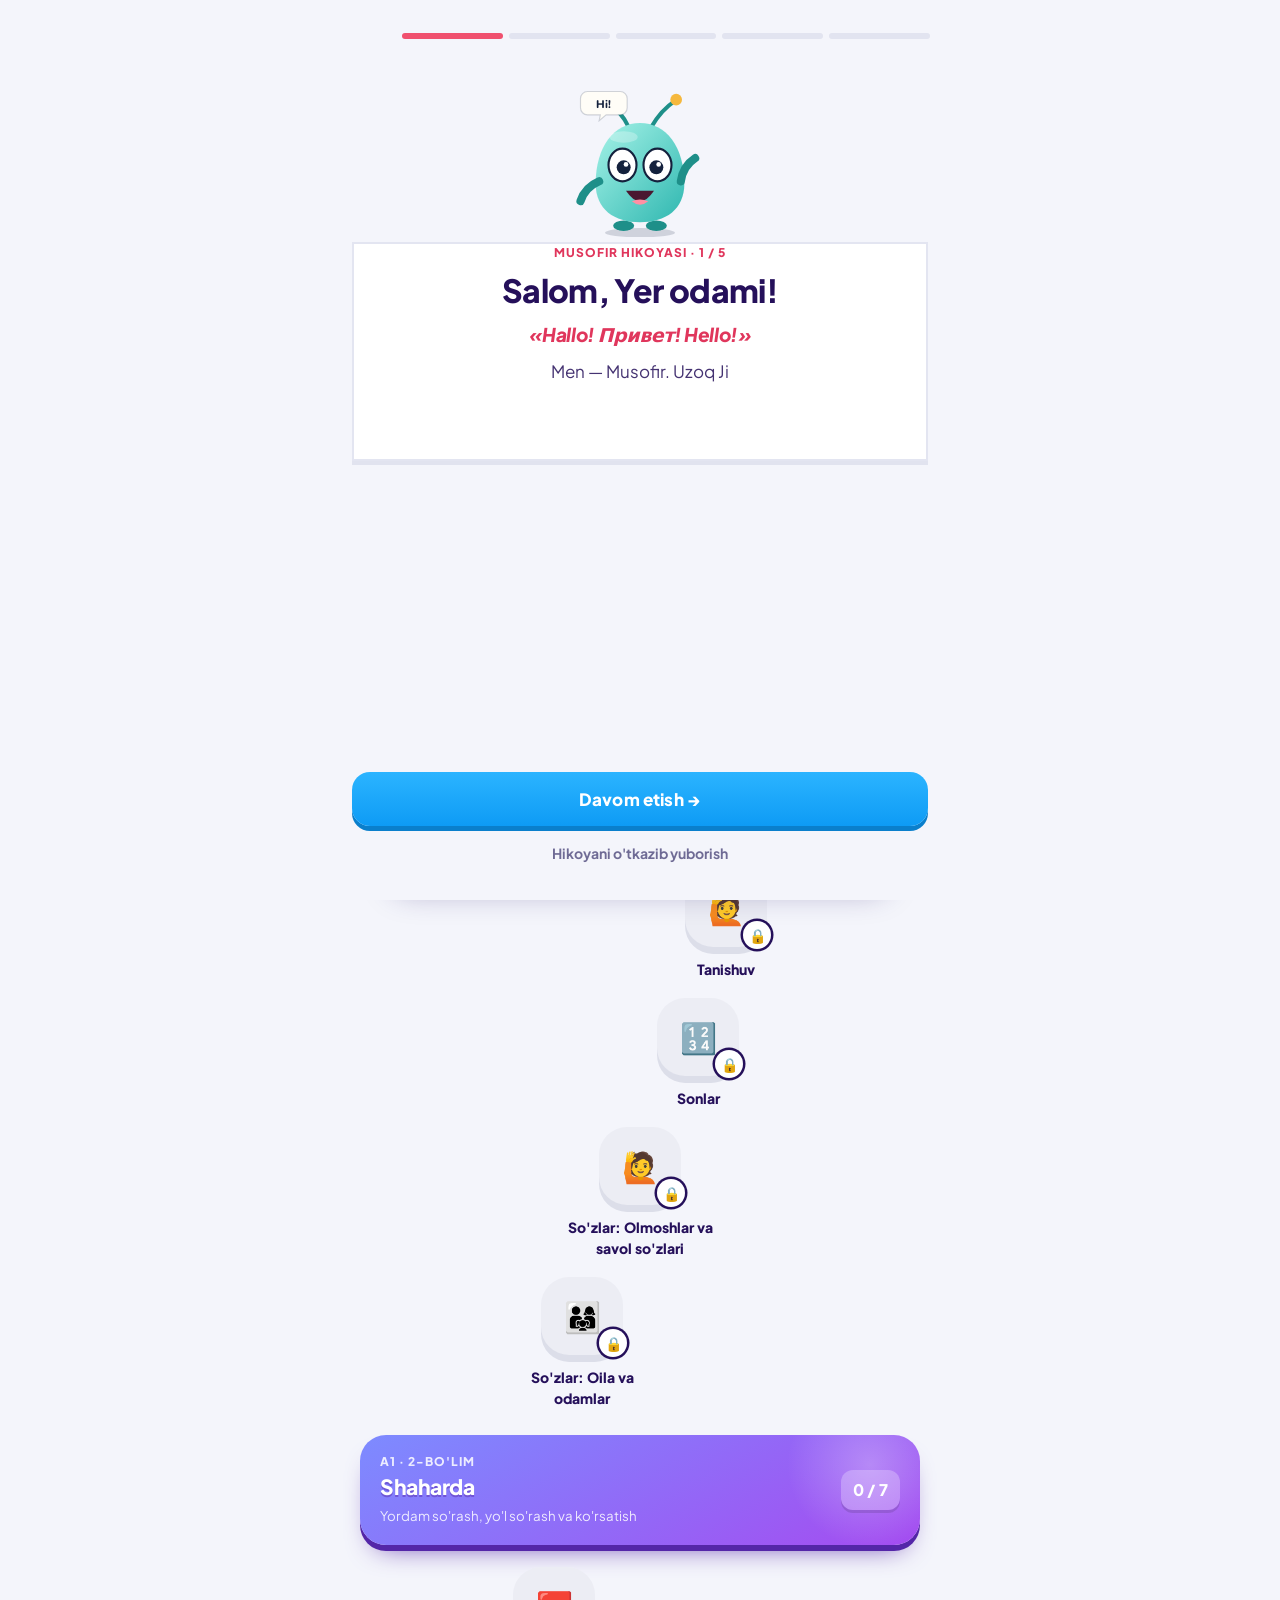
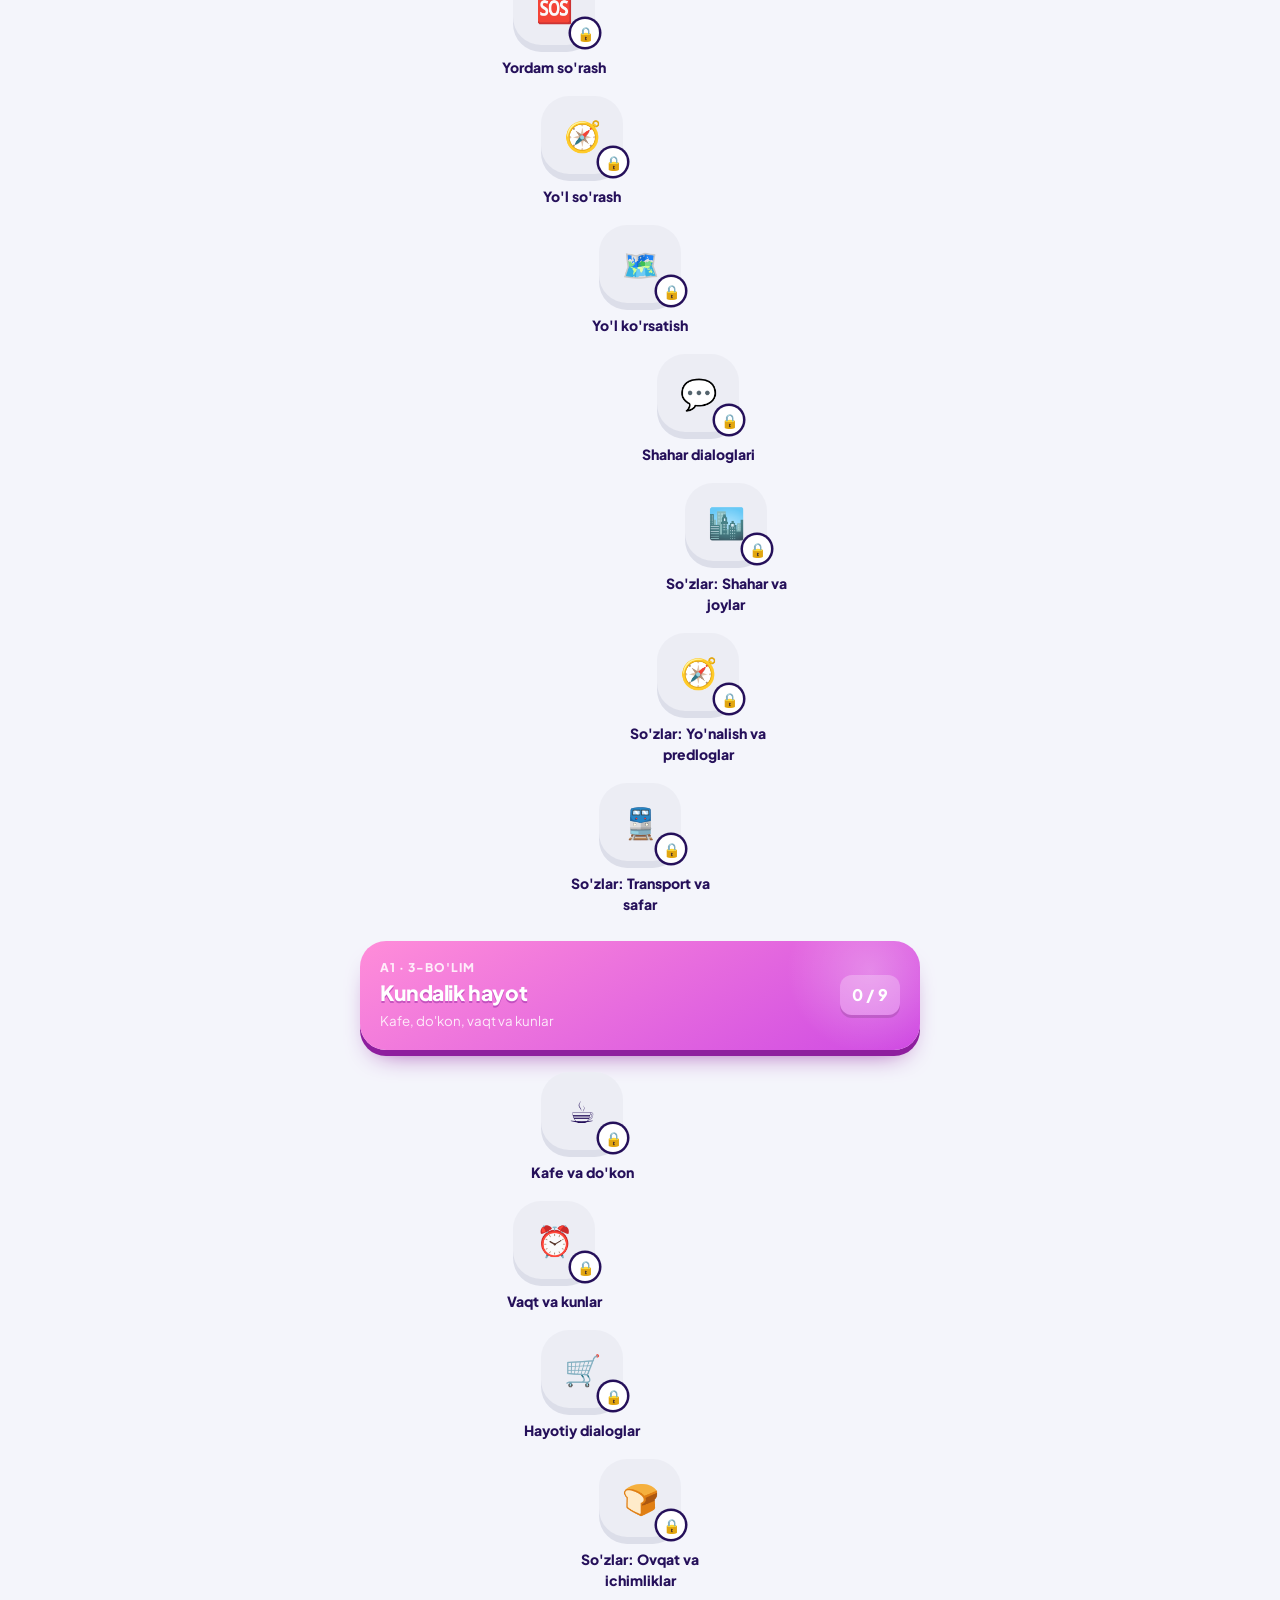
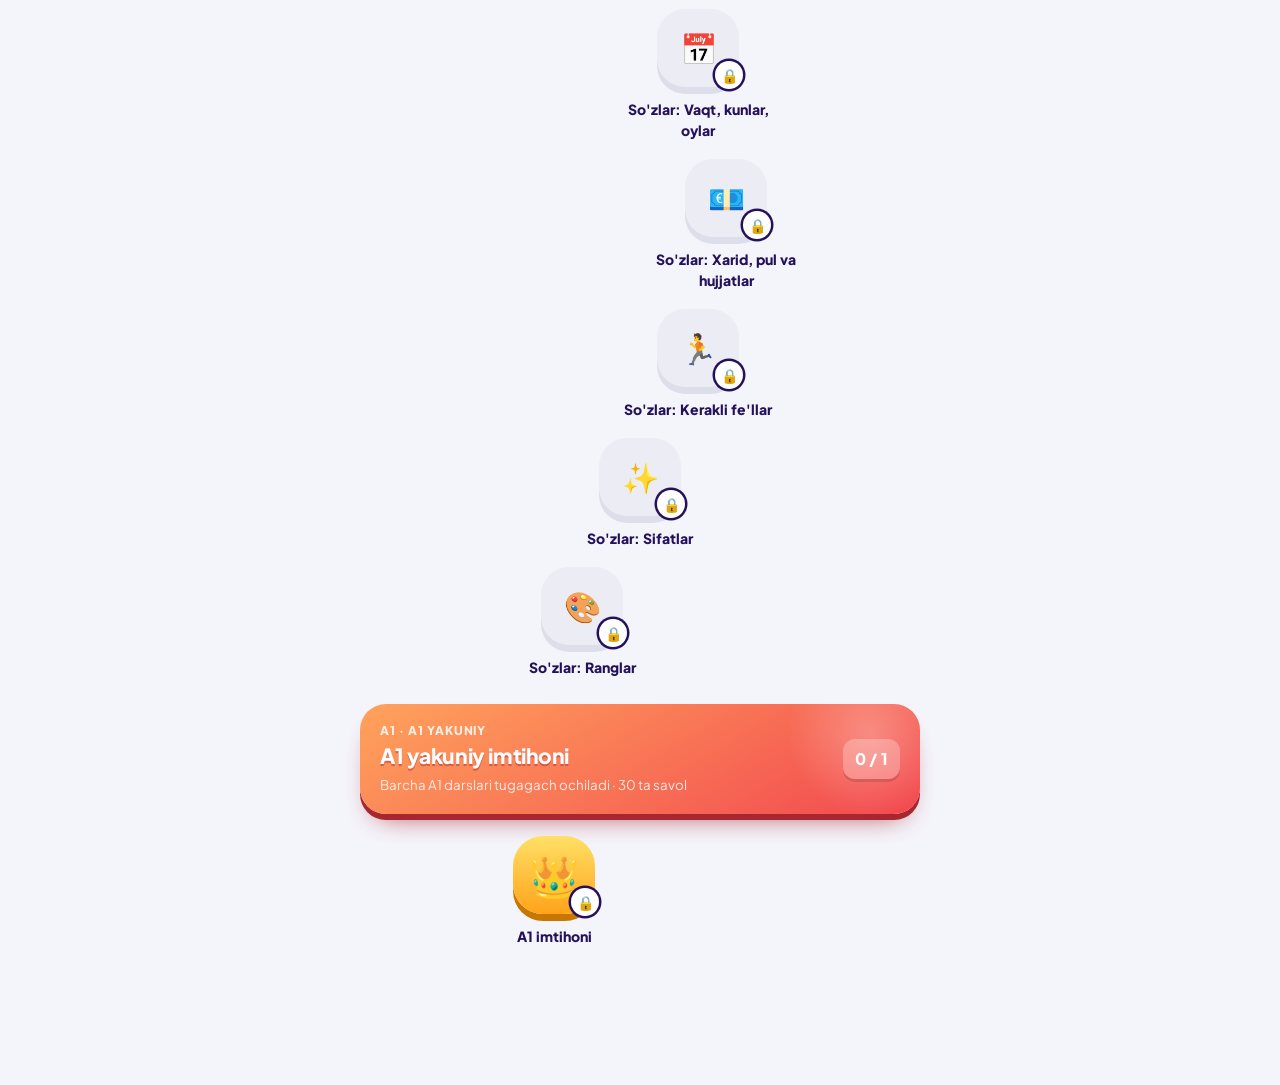
==== app/src/main/assets/index.html @ f1838e1c "Add files via upload" ====
<!DOCTYPE html>
<html lang="uz">
<head>
<base target="_top">
<meta charset="utf-8">
<meta name="viewport" content="width=device-width, initial-scale=1">
<title>Musofir — tillarni o'rganing</title>
<link rel="icon" href="data:image/svg+xml,%3Csvg%20xmlns%3D%22http%3A//www.w3.org/2000/svg%22%20viewBox%3D%220%200%20120%20120%22%3E%3Crect%20width%3D%22120%22%20height%3D%22120%22%20rx%3D%2227%22%20fill%3D%22%2314213D%22/%3E%3Cg%20transform%3D%22translate%2860%2060%29%20scale%28.62%29%20translate%28-60%20-64%29%22%3E%3Cpath%20d%3D%22M50%2033%20Q44%2020%2033%2014%22%20fill%3D%22none%22%20stroke%3D%22%231E8F89%22%20stroke-width%3D%224%22%20stroke-linecap%3D%22round%22/%3E%3Cpath%20d%3D%22M70%2033%20Q78%2019%2090%2011%22%20fill%3D%22none%22%20stroke%3D%22%231E8F89%22%20stroke-width%3D%224%22%20stroke-linecap%3D%22round%22/%3E%3Cpath%20d%3D%22M86%2010%20a5%205%200%201%200%2010%200%20a5%205%200%201%200%20-10%200%20Z%22%20fill%3D%22%23F5B83D%22/%3E%3Cpath%20d%3D%22M37%20118%20a9%204.5%200%201%200%2018%200%20a9%204.5%200%201%200%20-18%200%20Z%22%20fill%3D%22%231E8F89%22/%3E%3Cpath%20d%3D%22M65%20118%20a9%204.5%200%201%200%2018%200%20a9%204.5%200%201%200%20-18%200%20Z%22%20fill%3D%22%231E8F89%22/%3E%3Cpath%20d%3D%22M22%2082%20C22%2050%2038%2030%2060%2030%20C82%2030%2098%2050%2098%2082%20C98%20104%2082%20115%2060%20115%20C38%20115%2022%20104%2022%2082%20Z%22%20fill%3D%22%234FD1C5%22/%3E%3Cpath%20d%3D%22M22%2082%20C22%2050%2038%2030%2060%2030%20C50%2034%2034%2050%2032%2080%20C31%20100%2044%20112%2060%20115%20C38%20115%2022%20104%2022%2082%20Z%22%20fill%3D%22%237FE3D8%22/%3E%3Cpath%20d%3D%22M34%2042%20a12%205%200%201%200%2024%200%20a12%205%200%201%200%20-24%200%20Z%22%20fill%3D%22%23FFFFFF%22%20opacity%3D%22.28%22/%3E%3Cpath%20d%3D%22M33%2066%20a12%2014%200%201%200%2024%200%20a12%2014%200%201%200%20-24%200%20Z%22%20fill%3D%22%23FFFFFF%22%20stroke%3D%22%2314213D%22%20stroke-width%3D%221.8%22%20stroke-linecap%3D%22round%22/%3E%3Cpath%20d%3D%22M63%2066%20a12%2014%200%201%200%2024%200%20a12%2014%200%201%200%20-24%200%20Z%22%20fill%3D%22%23FFFFFF%22%20stroke%3D%22%2314213D%22%20stroke-width%3D%221.8%22%20stroke-linecap%3D%22round%22/%3E%3Cpath%20d%3D%22M40%2068%20a6%206%200%201%200%2012%200%20a6%206%200%201%200%20-12%200%20Z%22%20fill%3D%22%2314213D%22/%3E%3Cpath%20d%3D%22M68%2068%20a6%206%200%201%200%2012%200%20a6%206%200%201%200%20-12%200%20Z%22%20fill%3D%22%2314213D%22/%3E%3Cpath%20d%3D%22M46%2065.5%20a2%202%200%201%200%204%200%20a2%202%200%201%200%20-4%200%20Z%22%20fill%3D%22%23FFFFFF%22/%3E%3Cpath%20d%3D%22M74%2065.5%20a2%202%200%201%200%204%200%20a2%202%200%201%200%20-4%200%20Z%22%20fill%3D%22%23FFFFFF%22/%3E%3Cpath%20d%3D%22M25%2084%20a6%203.4%200%201%200%2012%200%20a6%203.4%200%201%200%20-12%200%20Z%22%20fill%3D%22%23FF8FB1%22%20opacity%3D%22.7%22/%3E%3Cpath%20d%3D%22M83%2084%20a6%203.4%200%201%200%2012%200%20a6%203.4%200%201%200%20-12%200%20Z%22%20fill%3D%22%23FF8FB1%22%20opacity%3D%22.7%22/%3E%3Cpath%20d%3D%22M51%2090%20Q60%2099%2069%2090%22%20fill%3D%22none%22%20stroke%3D%22%2314213D%22%20stroke-width%3D%223%22%20stroke-linecap%3D%22round%22/%3E%3C/g%3E%3C/svg%3E">
<link rel="preconnect" href="https://fonts.googleapis.com">
<link rel="preconnect" href="https://fonts.gstatic.com" crossorigin>
<link href="https://fonts.googleapis.com/css2?family=Fraunces:opsz,wght@9..144,600;9..144,700;9..144,800&family=Nunito:wght@400;600;700;800&family=Plus+Jakarta+Sans:wght@400;600;700;800&family=Space+Grotesk:wght@500;600;700&display=swap" rel="stylesheet">
<style>
:root{
  --navy:#14213D; --navy-2:#1E3160; --navy-3:#2B4583; --navy-soft:#E4E8F2;
  --cream:#FBF4E8; --cream-2:#F4E9D6; --cream-3:#EADBC1; --paper:#FFFCF6;
  --coral:#FF7A59; --coral-d:#EE6440; --coral-soft:#FFE6DC; --coral-t:#C2461F; --on-c:#3A1206;
  --gold:#F5B83D; --gold-d:#D99A1E; --gold-soft:#FDF0D2; --gold-t:#9A6A08;
  --sand:#B8893F; --sand-soft:#F5E6C8;
  --ink:#14213D; --muted:#6A7186; --ok:#22A06B; --ok-soft:#DDF4EA; --ok-t:#16804F; --bad:#C62F45; --bad-soft:#FBE3E6;
  --nb:#14213D; --side:#14213D; --inp:#ffffff; --hl:#FFF4EE; --tip-t:#5B4418; --tip-b:#3F2E0D; --tipc-t:#7A2A20;
  --r:18px; --shadow:0 6px 24px rgba(20,33,61,.08); --shadow-2:0 10px 34px rgba(20,33,61,.16);
}
*{box-sizing:border-box}
html,body{margin:0;padding:0}
body{font-family:'Nunito',system-ui,-apple-system,Segoe UI,Roboto,sans-serif;background:var(--cream);color:var(--ink);font-size:16px;line-height:1.5;-webkit-tap-highlight-color:transparent}
h1,h2,h3,.serif{font-family:'Fraunces',Georgia,serif;letter-spacing:-.01em;margin:0}
button{font-family:inherit;cursor:pointer;border:none;background:none;color:inherit;font-size:inherit}
input,select{font-family:inherit;font-size:16px}
.app{display:flex;min-height:100vh}

/* ---------- Sidebar ---------- */
.side{width:250px;flex:0 0 250px;background:var(--side);color:#FBF4E8;position:sticky;top:0;height:100vh;display:flex;flex-direction:column;padding:22px 14px;overflow-y:auto;z-index:40}
.brand{display:flex;align-items:center;gap:10px;padding:4px 8px 22px}
.brand-logo{width:44px;height:44px;display:grid;place-items:center;flex:0 0 auto}
.brand-svg{width:100%;height:100%;display:block;overflow:visible}
.brand b{font-family:'Fraunces',serif;font-size:20px;display:block;line-height:1.1}
.brand small{color:#AEB8D3;font-size:12px}
.nav{display:flex;flex-direction:column;gap:3px}
.nav button{display:flex;align-items:center;gap:12px;padding:11px 12px;border-radius:12px;color:#D4DBEC;font-weight:700;font-size:15px;text-align:left;transition:.15s}
.nav button .ic{width:26px;text-align:center;font-size:18px}
.nav button:hover{background:rgba(255,255,255,.07);color:#fff}
.nav button.on{background:var(--coral);color:var(--on-c);box-shadow:0 6px 16px rgba(255,122,89,.35)}
.side-foot{margin-top:auto;padding:14px 8px 0;border-top:1px solid rgba(255,255,255,.08)}
.xpbox{background:var(--navy-2);border-radius:14px;padding:12px 14px;font-size:13px;color:#C7CFE3}
.xpbox b{color:#fff;font-size:18px;font-family:'Fraunces',serif}
.setbtn{margin-top:10px;width:100%;padding:10px;border-radius:12px;background:rgba(255,255,255,.06);color:#D4DBEC;font-weight:700;font-size:14px}
.setbtn:hover{background:rgba(255,255,255,.12)}

/* ---------- Topbar (mobile) ---------- */
.top{display:none;position:sticky;top:0;z-index:30;background:var(--side);color:#FBF4E8;padding:10px 14px;align-items:center;gap:10px}
.top .brand{padding:0}
.top .brand-logo{width:38px;height:38px}
.burger{margin-left:auto;width:42px;height:42px;border-radius:12px;background:rgba(255,255,255,.08);font-size:20px;color:#fff}
.scrim{display:none;position:fixed;inset:0;background:rgba(20,33,61,.45);z-index:35}

/* ---------- Main ---------- */
.main{flex:1;min-width:0;padding:30px 38px 90px;max-width:1180px}
.page-h{display:flex;align-items:flex-end;justify-content:space-between;gap:16px;flex-wrap:wrap;margin-bottom:22px}
.page-h h1{font-size:34px;color:var(--navy)}
.page-h p{margin:6px 0 0;color:var(--muted);max-width:620px}
.crumb{font-size:13px;font-weight:800;color:var(--coral-t);text-transform:uppercase;letter-spacing:.08em;margin-bottom:4px}
.back{display:inline-flex;align-items:center;gap:6px;font-weight:800;color:var(--navy-3);padding:6px 0;margin-bottom:6px}
.back:hover{color:var(--coral-t)}

.card{background:var(--paper);border-radius:var(--r);box-shadow:var(--shadow);padding:22px;border:1px solid rgba(20,33,61,.05)}
.grid{display:grid;gap:16px}
.g2{grid-template-columns:repeat(2,minmax(0,1fr))}
.g3{grid-template-columns:repeat(3,minmax(0,1fr))}
.g4{grid-template-columns:repeat(4,minmax(0,1fr))}
.mt{margin-top:18px}.mt2{margin-top:28px}
.muted{color:var(--muted)}
.sec-t{font-size:22px;color:var(--navy);margin:30px 0 14px;display:flex;align-items:center;gap:10px}
.sec-t:first-child{margin-top:0}

.btn{display:inline-flex;align-items:center;justify-content:center;gap:8px;padding:12px 20px;border-radius:14px;font-weight:800;font-size:15px;transition:.15s;white-space:nowrap}
.btn-c{background:var(--coral);color:var(--on-c);box-shadow:0 6px 16px rgba(255,122,89,.32)}
.btn-c:hover{background:var(--coral-d);transform:translateY(-1px)}
.btn-n{background:var(--nb);color:#FBF4E8}
.btn-n:hover{background:var(--navy-2)}
.btn-o{background:transparent;border:2px solid var(--cream-3);color:var(--navy)}
.btn-o:hover{border-color:var(--navy);}
.btn-s{padding:8px 14px;font-size:14px;border-radius:11px}
.btn:disabled{opacity:.45;cursor:not-allowed;transform:none}

/* Speaker buttons */
.spk{width:40px;height:40px;flex:0 0 40px;border-radius:50%;background:var(--coral);color:var(--on-c);display:inline-grid;place-items:center;box-shadow:0 4px 12px rgba(255,122,89,.35);transition:.15s}
.spk:hover{transform:scale(1.08);background:var(--coral-d)}
.spk svg{width:19px;height:19px}
.spk.sm{width:32px;height:32px;flex-basis:32px}.spk.sm svg{width:15px;height:15px}
.spk.slow{background:var(--navy-soft);color:var(--navy);box-shadow:none;font-size:15px}
.spk.slow:hover{background:var(--cream-3)}
.spk.big{width:86px;height:86px;flex-basis:86px}.spk.big svg{width:38px;height:38px}
.spk.playing{animation:pulse 1s infinite}
@keyframes pulse{0%{box-shadow:0 0 0 0 rgba(255,122,89,.55)}70%{box-shadow:0 0 0 14px rgba(255,122,89,0)}100%{box-shadow:0 0 0 0 rgba(255,122,89,0)}}

/* Hero */
.hero{background:var(--nb);color:#FBF4E8;border-radius:26px;padding:34px;position:relative;overflow:hidden}
.hero h1{font-size:40px;color:#fff}
.hero p{color:#C7CFE3;max-width:520px;margin:10px 0 22px;font-size:17px}
.hero .blob{position:absolute;border-radius:50%}
.hero .b1{width:260px;height:260px;background:var(--coral);right:-70px;top:-90px;opacity:.9}
.hero .b2{width:150px;height:150px;background:var(--cream);right:120px;bottom:-80px;opacity:.12}
.hero .b3{width:70px;height:70px;background:var(--sand);right:70px;bottom:40px;opacity:.55}
.hero > *{position:relative}
.hero-flag{display:inline-flex;gap:0;border-radius:6px;overflow:hidden;margin-bottom:12px}
.hero-flag i{width:26px;height:6px;display:block}
.stats{display:flex;gap:12px;flex-wrap:wrap}
.stat{background:rgba(255,255,255,.08);border-radius:14px;padding:10px 16px;min-width:110px}
.stat b{display:block;font-family:'Fraunces',serif;font-size:24px;color:#fff}
.stat span{font-size:13px;color:#AEB8D3}

.potd{display:flex;align-items:center;gap:16px}
.potd .de{font-family:'Fraunces',serif;font-size:24px;color:var(--navy);font-weight:700}
.tag{display:inline-block;font-size:12px;font-weight:800;padding:4px 10px;border-radius:999px;background:var(--coral-soft);color:var(--coral-t);text-transform:uppercase;letter-spacing:.05em}
.tag.n{background:var(--navy-soft);color:var(--navy-3)}
.tag.ok{background:var(--ok-soft);color:var(--ok-t)}

/* path */
.path{display:grid;grid-template-columns:repeat(auto-fill,minmax(190px,1fr));gap:12px}
.step{background:var(--paper);border-radius:16px;padding:16px;text-align:left;box-shadow:var(--shadow);border:2px solid transparent;transition:.15s;display:flex;flex-direction:column;gap:6px}
.step:hover{border-color:var(--coral);transform:translateY(-2px)}
.step .num{width:30px;height:30px;border-radius:50%;background:var(--nb);color:#fff;display:grid;place-items:center;font-weight:800;font-size:14px}
.step.done .num{background:var(--ok)}
.step b{font-size:16px}
.step small{color:var(--muted)}

.tile{background:var(--paper);border-radius:var(--r);box-shadow:var(--shadow);padding:20px;text-align:left;transition:.18s;border:2px solid transparent;display:flex;flex-direction:column;gap:6px;position:relative}
.tile:hover{transform:translateY(-3px);box-shadow:var(--shadow-2);border-color:var(--cream-3)}
.tile .emo{font-size:30px;width:56px;height:56px;border-radius:16px;background:var(--cream-2);display:grid;place-items:center;margin-bottom:6px}
.tile b{font-size:17px;color:var(--navy)}
.tile small{color:var(--muted);font-size:14px}
.tile .done-badge{position:absolute;top:14px;right:14px}
.tile.navy{background:var(--nb);color:#FBF4E8}
.tile.navy b{color:#fff}.tile.navy small{color:#AEB8D3}.tile.navy .emo{background:rgba(255,255,255,.08)}
.tile.coral{background:var(--coral);color:var(--on-c)}
.tile.coral b{color:var(--on-c)}.tile.coral small{color:rgba(58,18,6,.75)}.tile.coral .emo{background:rgba(255,255,255,.18)}

/* Phrase rows */
.phr{display:flex;align-items:center;gap:14px;padding:14px 16px;border-radius:14px;background:var(--paper);box-shadow:0 2px 10px rgba(20,33,61,.05);transition:.15s;border:2px solid transparent}
.phr + .phr{margin-top:10px}
.phr.active{border-color:var(--coral);background:var(--hl)}
.phr .txt{flex:1;min-width:0}
.phr .de{font-weight:800;font-size:18px;color:var(--navy)}
.phr .tr{font-size:14px;color:var(--coral-t);font-style:italic;font-weight:700}
.phr .uz{font-size:15px;color:var(--muted)}
.phr .acts{display:flex;gap:8px}
.tip{background:var(--sand-soft);border-left:5px solid var(--sand);border-radius:14px;padding:14px 18px;color:var(--tip-t);font-size:15px}
.tip b{color:var(--tip-b)}
.tip.n{background:var(--navy-soft);border-color:var(--navy-3);color:var(--navy)}
.tip.c{background:var(--coral-soft);border-color:var(--coral);color:var(--tipc-t)}

.toolbar{display:flex;gap:10px;flex-wrap:wrap;align-items:center}

/* Alphabet */
.abc{display:grid;grid-template-columns:repeat(auto-fill,minmax(118px,1fr));gap:10px}
.let{background:var(--paper);border-radius:16px;padding:14px 10px 12px;text-align:center;box-shadow:0 2px 10px rgba(20,33,61,.05);border:2px solid transparent;transition:.15s;position:relative}
.let:hover{border-color:var(--coral)}
.let .L{font-family:'Fraunces',serif;font-size:34px;font-weight:800;color:var(--navy);line-height:1}
.let .L small{font-size:22px;color:var(--muted);margin-left:2px}
.let .nm{font-size:13px;color:var(--coral-t);font-weight:800;margin-top:4px}
.let .ex{font-size:13px;color:var(--muted);margin-top:2px}
.let.special{background:var(--nb);}
.let.special .L{color:#fff}.let.special .ex{color:#AEB8D3}.let.special .nm{color:#FF9D91}

.snd{display:flex;gap:16px;align-items:flex-start}
.snd .combo{min-width:78px;height:64px;border-radius:16px;background:var(--nb);color:#fff;display:grid;place-items:center;font-family:'Fraunces',serif;font-size:26px;font-weight:800;padding:0 10px}
.snd .info{flex:1;min-width:0}
.snd .say{font-weight:800;color:var(--coral-t)}
.chips{display:flex;flex-wrap:wrap;gap:8px;margin-top:8px}
.chip{display:inline-flex;align-items:center;gap:7px;padding:7px 12px;border-radius:999px;background:var(--cream-2);font-weight:700;font-size:14px;color:var(--navy);transition:.15s}
.chip:hover{background:var(--coral);color:var(--on-c)}
.chip .mini{font-size:12px;opacity:.75;font-weight:600}
.chip.on{background:var(--nb);color:#fff}

/* Dialog */
.dlg{display:flex;flex-direction:column;gap:12px}
.bub{max-width:78%;padding:12px 16px;border-radius:18px;box-shadow:0 2px 10px rgba(20,33,61,.06);display:flex;gap:10px;align-items:flex-start;border:2px solid transparent}
.bub.a{background:var(--paper);align-self:flex-start;border-bottom-left-radius:5px}
.bub.b{background:var(--nb);color:#FBF4E8;align-self:flex-end;border-bottom-right-radius:5px}
.bub.active{border-color:var(--coral)}
.bub .who{font-size:12px;font-weight:800;text-transform:uppercase;letter-spacing:.06em;color:var(--coral-t)}
.bub .de{font-weight:800;font-size:17px}
.bub.a .de{color:var(--navy)}
.bub .uz{font-size:14px;opacity:.75}
.hide-uz .bub .uz{display:none}

/* Numbers */
.ngrid{display:grid;grid-template-columns:repeat(auto-fill,minmax(150px,1fr));gap:10px}
.nbox{background:var(--paper);border-radius:14px;padding:12px 14px;display:flex;align-items:center;gap:10px;box-shadow:0 2px 10px rgba(20,33,61,.05);text-align:left;border:2px solid transparent;transition:.15s}
.nbox:hover{border-color:var(--coral)}
.nbox .n{font-family:'Fraunces',serif;font-size:26px;font-weight:800;color:var(--coral-t);min-width:44px}
.nbox .w{font-weight:800;color:var(--navy);font-size:15px;line-height:1.2}
.nbox .t{font-size:12px;color:var(--muted)}
.tabs{display:inline-flex;background:var(--cream-2);border-radius:14px;padding:4px;gap:4px;flex-wrap:wrap}
.tabs button{padding:9px 16px;border-radius:11px;font-weight:800;color:var(--navy);font-size:14px}
.tabs button.on{background:var(--nb);color:#fff}
.inp{width:100%;padding:14px 16px;border-radius:14px;border:2px solid var(--cream-3);background:var(--inp);color:var(--navy);font-weight:700;font-size:18px;outline:none;transition:.15s}
.inp:focus{border-color:var(--coral)}
.conv-out{font-family:'Fraunces',serif;font-size:28px;font-weight:700;color:var(--navy);word-break:break-word}
.breakdown{display:flex;flex-wrap:wrap;gap:6px;margin-top:10px}
.breakdown span{background:var(--cream-2);padding:5px 10px;border-radius:9px;font-weight:700;font-size:14px}
.breakdown span.p{background:var(--coral-soft);color:var(--coral-t)}

/* Vocab */
.vlist{display:grid;grid-template-columns:repeat(auto-fill,minmax(260px,1fr));gap:10px}
.vw{background:var(--paper);border-radius:14px;padding:12px 14px;display:flex;align-items:center;gap:12px;box-shadow:0 2px 10px rgba(20,33,61,.05);border-left:5px solid var(--cream-3)}
.vw.der{border-left-color:var(--navy-3)}.vw.die{border-left-color:var(--coral)}.vw.das{border-left-color:var(--sand)}
.vw .txt{flex:1;min-width:0}
.vw .de{font-weight:800;color:var(--navy);font-size:16px}
.vw .tr{font-size:13px;color:var(--coral-t);font-style:italic;font-weight:700}
.vw .uz{font-size:14px;color:var(--muted)}
.vw .chk{font-size:14px;color:var(--ok-t);font-weight:800}
.art{font-weight:800}
.art.der{color:var(--navy-3)}.art.die{color:var(--coral-t)}.art.das{color:var(--sand)}
.legend{display:flex;gap:14px;flex-wrap:wrap;font-size:14px;font-weight:700}
.legend i{display:inline-block;width:12px;height:12px;border-radius:4px;margin-right:6px;vertical-align:-1px}

/* flashcard */
.fc-wrap{perspective:1200px;max-width:520px;margin:0 auto}
.fc{position:relative;height:300px;transform-style:preserve-3d;transition:transform .55s;cursor:pointer}
.fc.flip{transform:rotateY(180deg)}
.fc .face{position:absolute;inset:0;backface-visibility:hidden;-webkit-backface-visibility:hidden;border-radius:24px;display:flex;flex-direction:column;align-items:center;justify-content:center;padding:24px;text-align:center;box-shadow:var(--shadow-2)}
.fc .front{background:var(--nb);color:#fff}
.fc .back{background:var(--paper);transform:rotateY(180deg);color:var(--navy)}
.fc .big{font-family:'Fraunces',serif;font-size:36px;font-weight:800;line-height:1.15}
.fc .hint{font-size:13px;opacity:.6;margin-top:14px}
.fc .tr{color:var(--coral-t);font-style:italic;font-weight:700;margin-top:8px}
.fc-ctrl{display:flex;gap:12px;justify-content:center;margin-top:20px;flex-wrap:wrap}

/* Quiz */
.qwrap{max-width:720px;margin:0 auto}
.pbar{height:10px;background:var(--cream-2);border-radius:999px;overflow:hidden}
.pbar i{display:block;height:100%;background:linear-gradient(90deg,var(--coral),#FFA07F);border-radius:999px;transition:width .3s}
.qhead{display:flex;justify-content:space-between;align-items:center;margin-bottom:10px;font-weight:800;color:var(--muted);font-size:14px}
.qcard{background:var(--paper);border-radius:24px;box-shadow:var(--shadow-2);padding:30px;text-align:center;margin-top:16px}
.qcard .ask{font-size:14px;font-weight:800;color:var(--muted);text-transform:uppercase;letter-spacing:.06em}
.qcard .prompt{font-family:'Fraunces',serif;font-size:34px;font-weight:800;color:var(--navy);margin:14px 0 6px;line-height:1.2;word-break:break-word}
.qcard .sub{color:var(--muted)}
.opts{display:grid;grid-template-columns:1fr 1fr;gap:12px;margin-top:22px}
.opt{padding:16px;border-radius:16px;background:var(--cream);border:2px solid var(--cream-3);font-weight:800;color:var(--navy);font-size:16px;transition:.15s;text-align:center;min-height:62px}
.opt:hover:not(:disabled){border-color:var(--navy);background:var(--inp)}
.opt.right{background:var(--ok-soft);border-color:var(--ok);color:var(--ok-t)}
.opt.wrong{background:var(--bad-soft);border-color:var(--bad);color:var(--bad)}
.opt:disabled{cursor:default}
.fb{margin-top:18px;font-weight:800;min-height:26px}
.fb.ok{color:var(--ok-t)}.fb.bad{color:var(--bad)}
.result{text-align:center}
.result .score{font-family:'Fraunces',serif;font-size:64px;font-weight:800;color:var(--coral-t);line-height:1}
.ring{width:150px;height:150px;border-radius:50%;margin:0 auto 14px;display:grid;place-items:center}
.ring > div{width:118px;height:118px;border-radius:50%;background:var(--paper);display:grid;place-items:center;font-family:'Fraunces',serif;font-size:34px;font-weight:800;color:var(--navy)}
.review{text-align:left;margin-top:20px}
.review .r{display:flex;align-items:center;gap:10px;padding:10px 12px;border-radius:12px;background:var(--bad-soft);margin-top:8px}
.review .r b{color:var(--navy)}

.cfg label{font-weight:800;color:var(--navy);display:block;margin-bottom:8px}
.cfg .row{margin-bottom:20px}
.sel{appearance:none;-webkit-appearance:none;width:100%;padding:12px 14px;border-radius:13px;border:2px solid var(--cream-3);background:var(--inp);color:var(--navy);font-weight:700;outline:none}
.sel:focus{border-color:var(--coral)}
.modes{display:grid;grid-template-columns:repeat(auto-fill,minmax(170px,1fr));gap:10px}
.mode{padding:14px;border-radius:16px;border:2px solid var(--cream-3);background:var(--inp);text-align:left;transition:.15s}
.mode b{display:block;color:var(--navy)}
.mode small{color:var(--muted);font-size:13px}
.mode.on{border-color:var(--coral);background:var(--hl);box-shadow:0 0 0 3px var(--coral-soft)}
.mode .e{font-size:22px}

/* Games */
.gtop{display:flex;justify-content:space-between;align-items:center;gap:10px;flex-wrap:wrap;margin-bottom:14px}
.pill{background:var(--nb);color:#fff;border-radius:999px;padding:7px 14px;font-weight:800;font-size:14px}
.pill.c{background:var(--coral)}
.mem{display:grid;grid-template-columns:repeat(4,1fr);gap:12px;max-width:720px;margin:0 auto}
.mc{aspect-ratio:1/.8;perspective:800px}
.mc .in{position:relative;width:100%;height:100%;transform-style:preserve-3d;transition:transform .45s}
.mc.open .in,.mc.got .in{transform:rotateY(180deg)}
.mc .f,.mc .b{position:absolute;inset:0;border-radius:16px;backface-visibility:hidden;-webkit-backface-visibility:hidden;display:grid;place-items:center;padding:8px;text-align:center}
.mc .f{background:var(--nb);color:var(--coral-t);font-family:'Fraunces',serif;font-size:30px;font-weight:800;box-shadow:var(--shadow)}
.mc .f::after{content:'?'}
.mc .b{background:var(--paper);transform:rotateY(180deg);font-weight:800;color:var(--navy);font-size:15px;box-shadow:var(--shadow);border:2px solid var(--cream-3);word-break:break-word}
.mc .b.de{color:var(--coral-t)}
.mc.got .b{background:var(--ok-soft);border-color:var(--ok);color:var(--ok-t)}
.mc.shake .in{animation:shake .4s}
@keyframes shake{0%,100%{transform:rotateY(180deg) translateX(0)}25%{transform:rotateY(180deg) translateX(-6px)}75%{transform:rotateY(180deg) translateX(6px)}}

.slots{display:flex;flex-wrap:wrap;justify-content:center;gap:8px;min-height:62px;padding:12px;border-radius:16px;background:var(--cream);border:2px dashed var(--cream-3);margin-top:18px}
.slots.ok{border-color:var(--ok);background:var(--ok-soft)}
.slots.bad{border-color:var(--bad);background:var(--bad-soft)}
.pool{display:flex;flex-wrap:wrap;justify-content:center;gap:8px;margin-top:16px}
.lt{min-width:46px;height:50px;padding:0 14px;border-radius:13px;background:var(--nb);color:#fff;font-weight:800;font-size:20px;box-shadow:0 4px 0 #0B1428;transition:.1s}
.lt:active{transform:translateY(3px);box-shadow:0 1px 0 #0B1428}
.lt.w{font-size:17px}
.lt.used{visibility:hidden}
.slots .lt{background:var(--coral);box-shadow:0 4px 0 var(--coral-d)}
.umls{display:flex;gap:8px;justify-content:center;margin-top:10px}
.umls button{width:46px;height:42px;border-radius:11px;background:var(--cream-2);font-weight:800;font-size:18px;color:var(--navy)}
.umls button:hover{background:var(--coral);color:var(--on-c)}
.tf{display:grid;grid-template-columns:1fr 1fr;gap:14px;margin-top:22px}
.tf button{padding:20px;border-radius:18px;font-weight:800;font-size:18px;color:#fff}
.tf .y{background:var(--ok)}.tf .n{background:var(--bad)}
.timer{font-family:'Fraunces',serif;font-size:40px;font-weight:800;color:var(--coral-t)}

/* Grammar */
.gtbl{width:100%;border-collapse:separate;border-spacing:0;margin-top:10px;overflow:hidden;border-radius:14px}
.gtbl th{background:var(--nb);color:#fff;text-align:left;padding:10px 14px;font-size:14px}
.gtbl td{padding:10px 14px;border-bottom:1px solid var(--cream-2);background:var(--inp)}
.gtbl tr:last-child td{border-bottom:none}
.gtbl td.de{font-weight:800;color:var(--navy)}
.gtbl td .spk{vertical-align:middle}
.ex-row{display:flex;align-items:center;gap:10px;padding:8px 0}
.ex-row .de{font-weight:800;color:var(--navy)}
.ex-row .uz{color:var(--muted);font-size:14px}
.ex-h{margin:16px 0 4px;font-weight:800;font-size:13px;letter-spacing:.06em;text-transform:uppercase;color:var(--coral-t)}
.ex-row + .ex-row{border-top:1px dashed var(--line, rgba(20,33,61,.12))}

/* misc */
.search{position:relative;max-width:360px;flex:1}
.search input{padding-left:42px}
.search::before{content:'🔎';position:absolute;left:14px;top:50%;transform:translateY(-50%);font-size:16px}
.voice-warn{display:flex;gap:12px;align-items:center}
.toast{position:fixed;left:50%;bottom:28px;transform:translateX(-50%) translateY(20px);background:var(--nb);color:#fff;padding:12px 20px;border-radius:14px;font-weight:700;box-shadow:var(--shadow-2);opacity:0;transition:.25s;z-index:100;pointer-events:none;max-width:90vw;text-align:center}
.toast.show{opacity:1;transform:translateX(-50%) translateY(0)}
.modal-bg{position:fixed;inset:0;background:rgba(20,33,61,.5);z-index:90;display:none;align-items:center;justify-content:center;padding:16px}
.modal-bg.show{display:flex}
.modal{background:var(--paper);border-radius:24px;padding:26px;width:100%;max-width:480px;max-height:90vh;overflow-y:auto;box-shadow:var(--shadow-2)}
.modal h2{color:var(--navy);font-size:24px;margin-bottom:16px}
.range{width:100%;accent-color:var(--coral)}
.made{position:fixed;right:16px;bottom:14px;z-index:80;background:var(--nb);color:#FBF4E8;padding:8px 14px 8px 12px;border-radius:999px;font-size:13px;font-weight:800;letter-spacing:.02em;box-shadow:0 6px 18px rgba(20,33,61,.28);display:flex;align-items:center;gap:8px;pointer-events:none;user-select:none}
.made i{width:8px;height:8px;border-radius:50%;background:var(--coral);display:block;box-shadow:0 0 0 3px rgba(255,122,89,.25)}
.made b{color:var(--coral-t)}
.empty{text-align:center;padding:30px;color:var(--muted)}
.confetti{position:fixed;top:-10px;width:10px;height:14px;z-index:95;pointer-events:none;animation:fall linear forwards}
@keyframes fall{to{transform:translateY(105vh) rotate(720deg)}}


/* ---------- Tungi rejim ---------- */
html[data-theme="dark"]{
  --cream:#0D1529; --cream-2:#1A2645; --cream-3:#2B3A66; --paper:#141F3A;
  --ink:#EFE6D4; --navy:#F1E8D6; --navy-3:#93ABEB; --navy-soft:#24335C; --navy-2:#1E2D57;
  --nb:#22315C; --side:#0A1122; --inp:#0F1932; --hl:#2C1F2E;
  --coral-d:#FF916F; --coral-soft:#3B2420; --coral-t:#FF9A7E; --gold-soft:#3A2E12; --gold-t:#F5C45E; --muted:#9BA7C5;
  --sand:#D9A957; --sand-soft:#2B2416; --tip-t:#E9D3A6; --tip-b:#F6E3BC; --tipc-t:#FFC2B9;
  --ok:#3CC48A; --ok-soft:#163629; --ok-t:#4CC290; --bad:#F2556D; --bad-soft:#3A1C22;
  --shadow:0 6px 24px rgba(0,0,0,.35); --shadow-2:0 10px 34px rgba(0,0,0,.5);
  color-scheme:dark;
}
html[data-theme="dark"] .card, html[data-theme="dark"] .tile, html[data-theme="dark"] .step{border-color:rgba(255,255,255,.04)}
html[data-theme="dark"] .hero .b2{opacity:.06}
html[data-theme="dark"] .lt{box-shadow:0 4px 0 #070D1C}
body, .card, .tile, .phr, .vw, .opt, .chip, .side, .main{transition:background-color .25s, color .25s, border-color .25s}

/* ---------- Mavzu tugmasi va hikmatlar ---------- */
.theme-btn{width:42px;height:42px;border-radius:12px;background:rgba(255,255,255,.08);font-size:19px;color:#fff;display:grid;place-items:center}
.top .theme-btn{margin-left:auto}
.top .burger{margin-left:8px}
.quote{min-height:96px;margin:12px 0 22px;max-width:560px;cursor:pointer;transition:opacity .45s}
.quote.fade{opacity:0}
.quote .q-de{font-family:'Fraunces',Georgia,serif;font-size:21px;font-style:italic;color:#fff;line-height:1.35}
.quote .q-de::before{content:'„';color:var(--coral-t);margin-right:2px}
.quote .q-de::after{content:'“';color:var(--coral-t);margin-left:2px}
.quote .q-uz{color:#C7CFE3;font-size:15px;margin-top:6px}
.quote .q-au{color:#FF9D91;font-size:13px;font-weight:800;margin-top:4px;letter-spacing:.02em}
.qdots{display:flex;gap:5px;margin-top:10px}
.qdots i{width:6px;height:6px;border-radius:50%;background:rgba(255,255,255,.25);transition:.3s}
.qdots i.on{background:var(--coral);width:18px;border-radius:4px}
.name-modal{text-align:center}
.name-modal .wave{font-size:54px;line-height:1}


/* =================== STARTAP QATLAMI =================== */
/* --- Kirish animatsiyalari --- */
@keyframes rise{from{opacity:0;transform:translateY(16px)}}
@keyframes fadeIn{from{opacity:0}}
@keyframes qin{from{opacity:0;transform:translateX(26px)}}
@keyframes pop{0%{transform:scale(1)}40%{transform:scale(1.06)}100%{transform:scale(1)}}
@keyframes shakeX{0%,100%{transform:translateX(0)}20%{transform:translateX(-7px)}40%{transform:translateX(7px)}60%{transform:translateX(-4px)}80%{transform:translateX(4px)}}
@keyframes wave{0%,60%,100%{transform:rotate(0)}10%,30%{transform:rotate(16deg)}20%,40%{transform:rotate(-8deg)}}
@keyframes floatUp{0%{opacity:0;transform:translate(-50%,0) scale(.7)}15%{opacity:1;transform:translate(-50%,-10px) scale(1.1)}100%{opacity:0;transform:translate(-50%,-70px) scale(1)}}
@keyframes bob{0%,100%{transform:translate(-50%,0)}50%{transform:translate(-50%,-5px)}}
@keyframes ringPulse{0%{box-shadow:0 0 0 0 rgba(255,122,89,.55),0 6px 0 var(--pn-sh)}70%{box-shadow:0 0 0 16px rgba(255,122,89,0),0 6px 0 var(--pn-sh)}100%{box-shadow:0 0 0 0 rgba(255,122,89,0),0 6px 0 var(--pn-sh)}}
@keyframes flame{0%,100%{transform:scale(1) rotate(-3deg)}50%{transform:scale(1.12) rotate(3deg)}}
@keyframes starIn{0%{opacity:0;transform:scale(0) rotate(-40deg)}70%{transform:scale(1.25) rotate(8deg)}100%{opacity:1;transform:scale(1) rotate(0)}}
@keyframes bannerIn{from{opacity:0;transform:translate(-50%,-30px)}}
@keyframes celebIn{from{opacity:0;transform:scale(.6)}}
.main.enter{animation:fadeIn .3s ease}
.rise{animation:rise .5s cubic-bezier(.2,.8,.2,1) backwards}
.qin{animation:qin .38s cubic-bezier(.2,.8,.2,1) backwards}
.opt.right{animation:pop .4s ease}
.opt.wrong{animation:shakeX .45s ease}
.btn:active,.tile:active,.step:active,.opt:active:not(:disabled),.chip:active,.pnode:active{transform:scale(.96)}
.wave-hand{display:inline-block;transform-origin:70% 80%;animation:wave 2.2s ease .4s 1}
.xp-float{position:fixed;z-index:120;pointer-events:none;font-weight:800;font-size:18px;color:var(--gold-t);text-shadow:0 2px 8px rgba(0,0,0,.15);animation:floatUp 1.1s ease forwards;white-space:nowrap}

/* --- Ochilish ekrani (splash) --- */
#splash{position:fixed;inset:0;z-index:200;background:#14213D;display:flex;flex-direction:column;align-items:center;justify-content:center;gap:14px;transition:opacity .45s ease}
#splash.hide{opacity:0;pointer-events:none}
#splash .sp-logo{width:96px;height:96px;border-radius:28px;background:#FF7A59;color:var(--on-c);display:grid;place-items:center;font-family:'Fraunces',Georgia,serif;font-weight:800;font-size:48px;box-shadow:0 16px 40px rgba(255,122,89,.45);animation:celebIn .6s cubic-bezier(.2,1.4,.4,1) backwards}
#splash .sp-name{font-family:'Fraunces',Georgia,serif;font-weight:800;font-size:30px;color:#fff;animation:rise .6s .25s ease backwards}
#splash .sp-tag{color:#AEB8D3;font-weight:700;animation:rise .6s .4s ease backwards}
#splash .sp-flag{display:flex;border-radius:5px;overflow:hidden;margin-top:6px;animation:fadeIn .6s .55s backwards}
#splash .sp-flag i{width:30px;height:6px;display:block}

/* --- Onboarding --- */
#onb{position:fixed;inset:0;z-index:150;background:var(--cream);display:none;flex-direction:column;overflow-y:auto}
#onb.show{display:flex}
.ob-top{display:flex;align-items:center;gap:12px;padding:16px 20px;max-width:620px;width:100%;margin:0 auto}
.ob-back{width:40px;height:40px;border-radius:12px;background:var(--cream-2);font-size:18px;color:var(--navy);flex:0 0 40px}
.ob-back[disabled]{visibility:hidden}
.ob-prog{flex:1;height:10px;border-radius:999px;background:var(--cream-2);overflow:hidden}
.ob-prog i{display:block;height:100%;background:linear-gradient(90deg,var(--coral),#FFA07F);border-radius:999px;transition:width .45s cubic-bezier(.2,.8,.2,1)}
.ob-body{flex:1;max-width:620px;width:100%;margin:0 auto;padding:10px 22px 30px;display:flex;flex-direction:column}
.ob-body.fwd{animation:qin .4s cubic-bezier(.2,.8,.2,1) backwards}
.ob-body.bwd{animation:qin .4s cubic-bezier(.2,.8,.2,1) reverse backwards}
.ob-body h1{font-size:32px;color:var(--navy);margin:10px 0 8px}
.ob-body p.lead{color:var(--muted);font-size:17px;margin:0 0 22px}
.ob-logo{width:110px;height:110px;border-radius:32px;background:var(--coral);color:var(--on-c);display:grid;place-items:center;font-family:'Fraunces',serif;font-weight:800;font-size:56px;margin:26px auto 18px;box-shadow:0 18px 40px rgba(255,122,89,.4);animation:celebIn .7s cubic-bezier(.2,1.4,.4,1) backwards}
.ob-feat{display:flex;gap:14px;align-items:center;padding:14px 16px;background:var(--paper);border-radius:16px;box-shadow:var(--shadow);margin-bottom:10px}
.ob-feat .fi{font-size:26px;width:46px;height:46px;border-radius:14px;background:var(--cream-2);display:grid;place-items:center;flex:0 0 46px}
.ob-feat b{color:var(--navy);display:block}
.ob-feat small{color:var(--muted)}
.ob-opts{display:grid;gap:12px}
.ob-opt{display:flex;align-items:center;gap:14px;padding:16px 18px;border-radius:18px;background:var(--paper);border:2px solid var(--cream-3);text-align:left;transition:.15s;box-shadow:0 2px 10px rgba(20,33,61,.05)}
.ob-opt .oi{font-size:28px}
.ob-opt b{color:var(--navy);display:block;font-size:17px}
.ob-opt small{color:var(--muted)}
.ob-opt .ox{margin-left:auto;font-weight:800;color:var(--coral-t);white-space:nowrap}
.ob-opt.on{border-color:var(--coral);background:var(--hl);box-shadow:0 0 0 3px var(--coral-soft)}
.ob-foot{margin-top:auto;padding-top:24px}
.ob-foot .btn{width:100%;padding:16px;font-size:17px}

/* --- Bosh sahifa: daraja, maqsad, seriya --- */
.hero-meta{display:flex;align-items:center;gap:14px;flex-wrap:wrap;margin-top:4px}
.lvl-chip{display:inline-flex;align-items:center;gap:8px;background:rgba(255,255,255,.1);border-radius:999px;padding:7px 14px;font-weight:800;font-size:14px;color:#fff}
.xpbar{flex:1;min-width:140px;max-width:300px}
.xpbar .bar{height:10px;border-radius:999px;background:rgba(255,255,255,.12);overflow:hidden}
.xpbar .bar i{display:block;height:100%;background:linear-gradient(90deg,#F5B83D,#FFD27A);border-radius:999px;width:0;transition:width 1s cubic-bezier(.2,.8,.2,1)}
.xpbar small{color:#AEB8D3;font-size:12px;font-weight:700}
.dash{display:grid;grid-template-columns:1.1fr 1fr 1.4fr;gap:16px;margin-top:18px}
.dcard{background:var(--paper);border-radius:var(--r);box-shadow:var(--shadow);padding:18px;display:flex;align-items:center;gap:16px;border:1px solid rgba(20,33,61,.05)}
.dcard h4{margin:0;font-size:14px;color:var(--muted);text-transform:uppercase;letter-spacing:.05em}
.dcard .big{font-family:'Fraunces',serif;font-size:26px;font-weight:800;color:var(--navy);line-height:1.1}
.dcard small{color:var(--muted)}
.gring{width:84px;height:84px;flex:0 0 84px;position:relative}
.gring svg{width:84px;height:84px;transform:rotate(-90deg)}
.gring .bg{fill:none;stroke:var(--cream-2);stroke-width:9}
.gring .fg{fill:none;stroke:var(--gold);stroke-width:9;stroke-linecap:round;transition:stroke-dashoffset 1.1s cubic-bezier(.2,.8,.2,1)}
.gring .ct{position:absolute;inset:0;display:grid;place-items:center;font-weight:800;color:var(--navy);font-size:15px;text-align:center;line-height:1.1}
.gring .ct small{display:block;font-size:10px;color:var(--muted)}
.flame{font-size:44px;display:inline-block;animation:flame 1.6s ease-in-out infinite}
.flame.off{filter:grayscale(1);opacity:.45;animation:none}
.cont{background:linear-gradient(135deg,var(--coral),#FFA07F);color:var(--on-c);border:none}
.cont h4{color:rgba(58,18,6,.72)}.cont .big{color:var(--on-c);font-size:20px}.cont small{color:rgba(58,18,6,.75)}
.cont .nic{font-size:34px;width:58px;height:58px;border-radius:18px;background:rgba(255,255,255,.35);display:grid;place-items:center;flex:0 0 58px}
.cont .btn{background:var(--navy-x,#14213D);color:#fff;margin-top:8px;padding:9px 16px;font-size:14px}

/* --- O'rganish yo'li --- */
.path-wrap{--k:1;max-width:560px;margin:0 auto}
.unit{border-radius:20px;padding:18px 20px;color:#fff;background:var(--uc);display:flex;align-items:center;justify-content:space-between;gap:12px;margin:26px 0 22px;box-shadow:0 8px 24px rgba(20,33,61,.15)}
.unit:first-child{margin-top:0}
.unit .ut{font-size:12px;font-weight:800;letter-spacing:.08em;opacity:.85;text-transform:uppercase}
.unit b{font-family:'Fraunces',serif;font-size:21px;display:block}
.unit small{opacity:.85}
.unit .uprog{background:rgba(255,255,255,.18);border-radius:12px;padding:8px 12px;font-weight:800;white-space:nowrap}
.unit.uc-c{color:var(--on-c)}.unit.uc-c .uprog{background:rgba(255,255,255,.4)}
.prow{display:flex;justify-content:center;margin-bottom:18px}
.prow.cur-row{margin-top:46px}
.prow .pin{display:flex;flex-direction:column;align-items:center;transform:translateX(calc(var(--x) * var(--k) * 1px))}
.main{overflow-x:clip}
.pnode{--pn-bg:var(--cream-3);--pn-sh:#c9b796;width:76px;height:72px;border-radius:50%;background:var(--pn-bg);box-shadow:0 6px 0 var(--pn-sh);display:grid;place-items:center;font-size:30px;position:relative;transition:transform .12s}
html[data-theme="dark"] .pnode{--pn-sh:#1b2747}
.pnode.done{--pn-bg:var(--gold);--pn-sh:var(--gold-d)}
.pnode.cur{--pn-bg:var(--coral);--pn-sh:#D35A3A}
.pnode.cur::before{content:'';position:absolute;inset:-3px;border-radius:inherit;border:3px solid rgba(255,122,89,.7);pointer-events:none;animation:ringWave 1.8s ease-out infinite;will-change:transform,opacity}
@keyframes ringWave{0%{transform:scale(1);opacity:.9}75%,100%{transform:scale(1.32);opacity:0}}
.pnode.lock{filter:grayscale(1);opacity:.55}
.pnode.exam{border-radius:24px;--pn-bg:var(--sand);--pn-sh:#8a6526}
.pnode.exam.lock{--pn-bg:var(--cream-3)}
.pnode.final{width:96px;height:90px;border-radius:30px;font-size:40px;--pn-bg:#14213D;--pn-sh:#060b17}
html[data-theme="dark"] .pnode.final{--pn-bg:#2B4583;--pn-sh:#121d3a}
.pnode .pchk{position:absolute;right:-4px;bottom:-2px;width:26px;height:26px;border-radius:50%;background:var(--ok);color:#fff;font-size:14px;font-weight:800;display:grid;place-items:center;border:3px solid var(--cream)}
.pnode .plk{position:absolute;right:-4px;bottom:-2px;font-size:18px;filter:none}
.pnode .bubble{position:absolute;bottom:calc(100% + 12px);left:50%;transform:translateX(-50%);background:var(--paper);color:var(--coral-t);font-size:13px;font-weight:800;padding:7px 12px;border-radius:12px;white-space:nowrap;box-shadow:var(--shadow);border:2px solid var(--coral-soft);animation:bob 1.6s ease-in-out infinite;letter-spacing:.04em}
.pnode .bubble::after{content:'';position:absolute;top:100%;left:50%;transform:translateX(-50%);border:7px solid transparent;border-top-color:var(--paper)}
.plabel{margin-top:12px;font-weight:800;color:var(--navy);font-size:14px;text-align:center;max-width:150px}
.plabel small{display:block;color:var(--muted);font-weight:700;font-size:12px}

/* --- Tugun oynasi --- */
.nsheet{text-align:center}
.nsheet .nbig{width:92px;height:92px;border-radius:50%;margin:0 auto 12px;display:grid;place-items:center;font-size:42px;background:var(--coral);box-shadow:0 6px 0 #D35A3A}
.nsheet .nbig.lock{background:var(--cream-3);box-shadow:0 6px 0 #c9b796;filter:grayscale(1)}
.nsheet .nbig.exam{border-radius:28px;background:var(--sand);box-shadow:0 6px 0 #8a6526}
.nsheet .nunit{font-size:12px;font-weight:800;color:var(--coral-t);letter-spacing:.08em;text-transform:uppercase}
.nsheet h2{margin:6px 0 8px}
.nsheet p{color:var(--muted);margin:0 0 14px}
.nsheet .nbtns{display:grid;gap:10px;margin-top:16px}
.nsheet .nbtns .btn{width:100%}

/* --- Natija ekrani --- */
.stars{display:flex;justify-content:center;gap:10px;margin:6px 0 10px;font-size:40px}
.stars span{display:inline-block;filter:grayscale(1);opacity:.3}
.stars span.on{filter:none;opacity:1;animation:starIn .55s cubic-bezier(.2,1.4,.4,1) backwards}
.stars span.on:nth-child(2){animation-delay:.18s}.stars span.on:nth-child(3){animation-delay:.36s}
.unlock-msg{margin:12px auto 4px;max-width:420px;background:var(--ok-soft);color:var(--ok-t);font-weight:800;border-radius:14px;padding:12px 16px;animation:rise .5s .5s backwards}
.fail-msg{margin:12px auto 4px;max-width:420px;background:var(--coral-soft);color:var(--coral-t);font-weight:800;border-radius:14px;padding:12px 16px}

/* --- Bayramlar (yutuq, daraja, maqsad) --- */
.banner{position:fixed;top:16px;left:50%;transform:translateX(-50%);z-index:130;background:var(--paper);border-radius:18px;box-shadow:var(--shadow-2);padding:12px 18px 12px 12px;display:flex;align-items:center;gap:12px;min-width:260px;max-width:92vw;border:2px solid var(--sand);animation:bannerIn .45s cubic-bezier(.2,1.2,.4,1);transition:opacity .35s,transform .35s}
.banner.out{opacity:0;transform:translate(-50%,-20px)}
.banner .bi{font-size:30px;width:50px;height:50px;border-radius:14px;background:var(--sand-soft);display:grid;place-items:center;flex:0 0 50px}
.banner small{display:block;font-size:11px;font-weight:800;letter-spacing:.08em;text-transform:uppercase;color:var(--sand)}
.banner b{color:var(--navy)}
#celeb{position:fixed;inset:0;z-index:140;background:rgba(20,33,61,.7);display:none;align-items:center;justify-content:center;padding:20px}
#celeb.show{display:flex}
#celeb .cbox{background:var(--paper);border-radius:28px;padding:30px 28px;text-align:center;max-width:360px;width:100%;animation:celebIn .5s cubic-bezier(.2,1.4,.4,1)}
#celeb .cbig{font-size:64px;line-height:1}
#celeb .clv{font-family:'Fraunces',serif;font-size:54px;font-weight:800;color:var(--coral-t);line-height:1;margin:8px 0}
#celeb h2{color:var(--navy);margin:6px 0}
#celeb p{color:var(--muted);margin:6px 0 18px}

/* --- Statistika --- */
.kpis{display:grid;grid-template-columns:repeat(4,minmax(0,1fr));gap:14px}
.kpi{background:var(--paper);border-radius:18px;padding:16px 18px;box-shadow:var(--shadow);border:1px solid rgba(20,33,61,.05)}
.kpi small{color:var(--muted);font-weight:700;font-size:13px}
.kpi b{display:block;font-family:'Fraunces',serif;font-size:28px;color:var(--navy);margin-top:2px}
.kpi .sub{color:var(--muted);font-size:12px;font-weight:700}
.chart{position:relative;height:220px;display:flex;align-items:flex-end;gap:12px;padding:20px 6px 0;border-bottom:1px solid var(--cream-3)}
.chart .goal{position:absolute;left:0;right:0;border-top:2px dashed var(--muted);opacity:.55}
.chart .goal span{position:absolute;left:0;top:-20px;background:var(--paper);padding:0 4px;border-radius:4px;font-size:12px;font-weight:700;color:var(--muted)}
.chart .col{flex:1;display:flex;flex-direction:column;align-items:center;justify-content:flex-end;height:100%;position:relative;cursor:default}
.chart .bar{width:100%;max-width:38px;border-radius:4px 4px 0 0;background:var(--navy-3);height:0;transition:height .8s cubic-bezier(.2,.8,.2,1);min-height:2px}
html[data-theme="dark"] .chart .bar{background:#6F8CD8}
.chart .col.today .bar{background:var(--coral)}
.chart .val{font-size:12px;font-weight:800;color:var(--navy);margin-bottom:4px;opacity:0}
.chart .col.today .val,.chart .col:hover .val,.chart .col.show .val{opacity:1}
.chart-x{display:flex;gap:12px;padding:6px 6px 0}
.chart-x span{flex:1;text-align:center;font-size:12px;font-weight:700;color:var(--muted)}
.chart-x span.today{color:var(--coral-t)}
.heat{display:grid;grid-template-columns:repeat(7,1fr);gap:6px;max-width:420px}
.heat i{aspect-ratio:1;border-radius:6px;background:var(--cream-2);display:block;position:relative}
.heat i.l1{background:#FFDCCF}.heat i.l2{background:#FFAA8C}.heat i.l3{background:#FF7A59}.heat i.l4{background:#D35A3A}
html[data-theme="dark"] .heat i.l1{background:#5A2B33}html[data-theme="dark"] .heat i.l2{background:#94403D}html[data-theme="dark"] .heat i.l3{background:#D85A4C}html[data-theme="dark"] .heat i.l4{background:#FF8B7E}
.heat i.tdy{outline:2px solid var(--navy);outline-offset:1px}
.heat-h{display:grid;grid-template-columns:repeat(7,1fr);gap:6px;max-width:420px;margin-bottom:6px}
.heat-h span{font-size:11px;font-weight:800;color:var(--muted);text-align:center}
.legend2{display:flex;align-items:center;gap:6px;font-size:12px;color:var(--muted);font-weight:700;margin-top:10px}
.legend2 i{width:14px;height:14px;border-radius:4px;display:inline-block}
.catrow{display:grid;grid-template-columns:30px 1fr 64px 60px;gap:10px;align-items:center;padding:8px 0;border-bottom:1px solid var(--cream-2)}
.catrow:last-child{border-bottom:none}
.catrow .cn{font-weight:700;color:var(--navy);font-size:14px}
.catrow .cb{height:8px;border-radius:999px;background:var(--cream-2);overflow:hidden;margin-top:5px}
.catrow .cb i{display:block;height:100%;background:var(--navy-3);border-radius:999px}
.catrow .cv{font-weight:800;color:var(--navy);font-size:13px;text-align:right}
.catrow .ca{font-size:12px;font-weight:800;text-align:right;color:var(--muted)}
.achs{display:grid;grid-template-columns:repeat(auto-fill,minmax(150px,1fr));gap:12px}
.ach{background:var(--paper);border-radius:16px;padding:14px 12px;text-align:center;box-shadow:var(--shadow);border:2px solid transparent}
.ach .ai{font-size:34px;width:60px;height:60px;border-radius:50%;margin:0 auto 8px;display:grid;place-items:center;background:var(--sand-soft)}
.ach b{display:block;color:var(--navy);font-size:14px}
.ach small{color:var(--muted);font-size:12px;line-height:1.3;display:block;margin-top:2px}
.ach.on{border-color:var(--gold)}.ach.on .ai{background:var(--gold-soft)}
.ach.off .ai{filter:grayscale(1);opacity:.35;background:var(--cream-2)}
.ach.off b{color:var(--muted)}

/* --- Sertifikat --- */
.cert{max-width:720px;margin:0 auto;background:var(--paper);border-radius:22px;padding:14px;box-shadow:var(--shadow-2)}
.cert .ci{border:3px double var(--sand);border-radius:16px;padding:36px 28px;text-align:center;position:relative;background:linear-gradient(180deg,var(--paper),var(--sand-soft))}
.cert .ct{font-size:13px;letter-spacing:.3em;font-weight:800;color:var(--sand)}
.cert h1{font-size:40px;color:var(--navy);margin:8px 0 2px}
.cert .cn{font-family:'Fraunces',serif;font-size:42px;font-weight:800;color:var(--coral-t);margin:18px 0 8px;font-style:italic}
.cert p{color:var(--muted);max-width:480px;margin:0 auto}
.cert .seal{width:86px;height:86px;border-radius:50%;background:var(--coral);color:var(--on-c);display:grid;place-items:center;font-family:'Fraunces',serif;font-weight:800;font-size:28px;margin:22px auto 10px;box-shadow:0 0 0 6px var(--coral-soft)}
.cert .crow{display:flex;justify-content:space-around;gap:10px;margin-top:18px;flex-wrap:wrap}
.cert .crow div{font-size:13px;color:var(--muted)}
.cert .crow b{display:block;color:var(--navy);font-size:16px}

@media (max-width:860px){
  .dash{grid-template-columns:1fr}
  .kpis{grid-template-columns:repeat(2,minmax(0,1fr))}
  .path-wrap{--k:.72}
  .chart{gap:7px}.chart-x{gap:7px}
  .catrow{grid-template-columns:26px 1fr 56px 46px}
  .cert h1{font-size:30px}.cert .cn{font-size:32px}
}
@media (prefers-reduced-motion: reduce){
  *,*::before,*::after{animation-duration:.01ms!important;animation-iteration-count:1!important;transition-duration:.01ms!important}
}


/* --- Talaffuz (mikrofon) --- */
@keyframes micPulse{0%{box-shadow:0 0 0 0 rgba(255,122,89,.6),0 8px 0 #D35A3A}100%{box-shadow:0 0 0 28px rgba(255,122,89,0),0 8px 0 #D35A3A}}
.pron{text-align:center}
.pron .ask{font-size:14px;font-weight:800;color:var(--muted);text-transform:uppercase;letter-spacing:.06em}
.pron-de{font-family:'Fraunces',Georgia,serif;font-size:28px;font-weight:800;color:var(--navy);margin:10px 0 4px;line-height:1.25;word-break:break-word}
.pw-ok{color:var(--ok-t)}
.pw-bad{color:var(--bad);text-decoration:underline wavy;text-underline-offset:5px}
.pron-tr{color:var(--coral-t);font-style:italic;font-weight:700}
.pron-ctrl{display:flex;gap:8px;justify-content:center;margin-top:12px}
.mic{--lv:1;width:96px;height:96px;border-radius:50%;background:var(--coral);color:var(--on-c);font-size:40px;display:grid;place-items:center;margin:22px auto 22px;box-shadow:0 8px 0 #D35A3A,0 10px 24px rgba(255,122,89,.3);transition:transform .1s linear}
.mic.listen{transform:scale(var(--lv));animation:micPulse 1.2s infinite}
.mic.proc{background:var(--navy-3);box-shadow:0 8px 0 #1b2e5c}
.pron-hint{font-weight:700;color:var(--muted);font-size:14px}
.pron-res{display:flex;align-items:center;gap:14px;text-align:left;border-radius:16px;padding:12px 16px;margin-top:16px;animation:rise .4s ease backwards}
.pron-res.ok{background:var(--ok-soft)}.pron-res.mid{background:var(--sand-soft)}.pron-res.bad{background:var(--bad-soft)}
.pron-score{font-family:'Fraunces',serif;font-size:34px;font-weight:800;min-width:64px;text-align:center}
.pron-res.ok .pron-score{color:var(--ok-t)}.pron-res.mid .pron-score{color:var(--sand)}.pron-res.bad .pron-score{color:var(--bad)}
.pron-res b{color:var(--navy)}
.pron-note{font-size:12px;color:var(--muted);margin-top:16px;line-height:1.4}
.spk.mic-s{background:var(--nb);box-shadow:none;font-size:16px}


/* --- Darajalar va grammatika --- */
.lvtabs{display:grid;grid-template-columns:repeat(3,1fr);gap:10px;max-width:560px;margin:0 auto 22px}
.lvtab{position:relative;overflow:hidden;background:var(--paper);border:2px solid var(--cream-3);border-radius:16px;padding:10px 8px 14px;text-align:center;box-shadow:var(--shadow)}
.lvtab b{display:block;font-family:'Fraunces',serif;font-size:22px;color:var(--navy)}
.lvtab small{color:var(--muted);font-weight:700;font-size:12px}
.lvtab i{position:absolute;left:0;bottom:0;height:5px;background:var(--coral);border-radius:0 4px 4px 0}
.lvtab.on{border-color:var(--coral);box-shadow:0 0 0 3px var(--coral-soft)}
.card.soon{text-align:center;max-width:620px;margin:0 auto}
.card.soon .chips{margin-top:14px}
.pnode.gram{--pn-bg:#2B4583;--pn-sh:#16264d}
.pnode.gram.done{--pn-bg:var(--gold);--pn-sh:var(--gold-d)}.pnode.gram.cur{--pn-bg:var(--coral);--pn-sh:#D35A3A;animation:none}
.gprompt{font-size:26px !important}
.gap{display:inline-block;min-width:60px;border-bottom:3px dashed var(--coral);color:var(--coral-t);padding:0 6px}
.gap.ok{border-bottom-style:solid;border-color:var(--ok);color:var(--ok-t)}
.gap.bad{border-bottom-style:solid;border-color:var(--bad);color:var(--bad);text-decoration:line-through}
.qtype.ok{border-color:var(--ok);background:var(--ok-soft);color:var(--ok-t)}
.qtype.bad{border-color:var(--bad);background:var(--bad-soft);color:var(--bad)}
.gtheory h3{color:var(--navy);font-size:20px;margin-bottom:10px}
.gtxt{font-size:16px;line-height:1.65;color:var(--ink)}
.gtxt b{color:var(--coral-t)}

@media (max-width:1050px){.g4{grid-template-columns:repeat(2,minmax(0,1fr))}.g3{grid-template-columns:repeat(2,minmax(0,1fr))}}
@media (max-width:860px){
  .app{display:block}
  .side{position:fixed;left:0;top:0;transform:translateX(-105%);transition:transform .25s;box-shadow:var(--shadow-2)}
  .side.open{transform:none}
  .scrim.open{display:block}
  .top{display:flex}
  .main{padding:20px 16px 90px}
  .page-h h1{font-size:28px}
  .hero{padding:26px 22px}.hero h1{font-size:32px}
  .hero .b2,.hero .b3{display:none}.hero .b1{width:180px;height:180px;right:-70px;top:-70px}
  .stat{min-width:0;flex:1 1 40%}
  .made{right:10px;bottom:10px;font-size:12px;padding:6px 12px 6px 10px}
  .g2,.g3,.g4{grid-template-columns:1fr}
  .opts{grid-template-columns:1fr}
  .qcard{padding:22px 16px}.qcard .prompt{font-size:28px}
  .mem{grid-template-columns:repeat(3,1fr);gap:8px}
  .mc .b{font-size:13px}
  .phr{padding:12px}
  .phr .de{font-size:16px}
  .bub{max-width:92%}
  .fc{height:260px}.fc .big{font-size:30px}
}

/* =====================================================================
   MUSOFIR — maskot va jonli effektlar
   ===================================================================== */
.bz{display:inline-block;position:relative;contain:layout paint;will-change:transform;width:var(--bz,88px);height:calc(var(--bz,88px) * 1.0667);cursor:pointer;-webkit-tap-highlight-color:transparent;flex:0 0 auto;user-select:none}
.bz-svg{width:100%;height:100%;overflow:visible;display:block}
.bz-body,.bz-arm,.mf-ant{transform-box:view-box}
.bz-body{transform-origin:60px 118px}
.bz-arm.l{transform-origin:25px 80px;transition:transform .35s}
.bz-arm.r{transform-origin:95px 80px;transition:transform .35s}
.mf-ant.l{transform-origin:50px 33px;animation:mfAnt 2s ease-in-out infinite alternate}
.mf-ant.r{transform-origin:70px 33px;animation:mfAnt 2.3s ease-in-out infinite alternate-reverse}
.bz-shadow{fill:rgba(20,33,61,.16)}
html[data-theme="dark"] .bz-shadow{fill:rgba(0,0,0,.35)}
.mf-eye{transform-box:fill-box;transform-origin:center;animation:bzBlink 4.6s infinite}
.mf-eye.r{animation-delay:.05s}
.p-l,.p-r{transform-box:fill-box;transform-origin:center;transition:transform .3s}
.mf-tag text{font:800 9.5px 'Nunito',sans-serif;fill:#14213D;text-anchor:middle;display:none}
.mf-tag,.mf-lid,.mf-alt,.mf-brow,.mf-m,.mf-x,.e-star{display:none}
.x-spark path{fill:#F5B83D;transform-box:fill-box;transform-origin:center;animation:bzSpark 1s ease-in-out infinite}
.x-spark path:nth-child(2){animation-delay:.33s;fill:#FF7A59}.x-spark path:nth-child(3){animation-delay:.66s}
.x-tear path,.x-ltear path,.x-sweat path{fill:#7EC8F2;transform-box:fill-box;animation:bzTear 1.6s ease-in infinite}
.x-sweat path{animation-duration:2.2s}
.x-z text{font:800 12px 'Nunito',sans-serif;fill:#F5B83D;animation:bzZ 2.4s ease-in infinite}.x-z text:nth-child(2){animation-delay:.8s}.x-z text:nth-child(3){animation-delay:1.6s}
.x-hearts path{fill:#FF4F78;transform-box:fill-box;animation:mfHeart 1.8s ease-in infinite}.x-hearts path:nth-child(2){animation-delay:.9s}
.x-steam path{fill:none;stroke:#C8D0E4;stroke-width:3;stroke-linecap:round;animation:mfSteam 1s ease-in infinite}.x-steam path:nth-child(2){animation-delay:.5s}
@keyframes bzBob{0%,100%{transform:translateY(0) scale(1,1)}50%{transform:translateY(-3px) scale(1.012,.988)}}
@keyframes bzJump{0%{transform:translateY(0) scale(1,1)}15%{transform:translateY(2px) scale(1.12,.86)}42%{transform:translateY(-18px) scale(.94,1.08)}66%{transform:translateY(0) scale(1.08,.92)}82%{transform:translateY(-3px) scale(1,1)}100%{transform:translateY(0) scale(1,1)}}
@keyframes bzSpin{0%{transform:translateY(0) rotate(0)}12%{transform:translateY(3px) scale(1.12,.86)}35%{transform:translateY(-24px) rotate(180deg)}62%{transform:translateY(-24px) rotate(360deg)}82%{transform:translateY(0) scale(1.1,.9) rotate(360deg)}100%{transform:translateY(0) rotate(360deg)}}
@keyframes bzDroop{0%,100%{transform:translateY(2px) rotate(-3deg) scale(1.02,.97)}50%{transform:translateY(3px) rotate(3deg) scale(1.02,.97)}}
@keyframes bzTilt{0%,100%{transform:rotate(-7deg)}50%{transform:rotate(-2deg)}}
@keyframes bzBreath{0%,100%{transform:scale(1,1)}50%{transform:scale(1.035,.965)}}
@keyframes bzBlink{0%,93%,100%{transform:scaleY(1)}96%{transform:scaleY(.08)}}
@keyframes bzZ{0%{opacity:0;transform:translate(0,0)}25%{opacity:1}100%{opacity:0;transform:translate(9px,-20px)}}
@keyframes bzTear{0%{opacity:0;transform:translateY(-3px)}25%{opacity:1}100%{opacity:0;transform:translateY(12px)}}
@keyframes bzSpark{0%,100%{opacity:0;transform:scale(.3) rotate(0)}50%{opacity:1;transform:scale(1) rotate(45deg)}}
@keyframes mfAnt{from{transform:rotate(-6deg)}to{transform:rotate(6deg)}}
@keyframes mfWave{0%,100%{transform:rotate(-80deg)}50%{transform:rotate(-125deg)}}
@keyframes mfPop{0%{transform:scale(1)}30%{transform:scale(1.12,.9) translateY(-6px)}60%{transform:scale(.96,1.06)}100%{transform:scale(1)}}
@keyframes mfShake{0%,100%{transform:rotate(0)}25%{transform:rotate(-6deg)}75%{transform:rotate(6deg)}}
@keyframes mfFloat{0%,100%{transform:translateY(0)}50%{transform:translateY(-6px)}}
@keyframes mfSmug{0%,100%{transform:rotate(-4deg)}50%{transform:rotate(-6deg)}}
@keyframes mfLaugh{0%,100%{transform:translateY(0) scale(1,1)}50%{transform:translateY(-4px) scale(1.04,.96)}}
@keyframes mfSway{0%,100%{transform:rotate(-5deg)}50%{transform:rotate(5deg)}}
@keyframes mfHeart{0%{opacity:0;transform:translateY(4px) scale(.6)}30%{opacity:1}100%{opacity:0;transform:translateY(-14px) scale(1.1)}}
@keyframes mfSteam{0%{opacity:0;transform:translateY(4px)}40%{opacity:.9}100%{opacity:0;transform:translateY(-10px)}}
.mood-idle .bz-body{animation:bzBob 2.8s ease-in-out infinite}
.mood-idle .m-smile{display:inline}
.mood-wave .bz-body{animation:bzBob 2.8s ease-in-out infinite}
.mood-wave .m-grin{display:inline}
.mood-wave .mf-tag,.mood-wave .t-hi{display:inline}
.mood-wave .bz-arm.r{transform:rotate(-105deg);animation:mfWave .5s ease-in-out 6}
.mood-happy .bz-body{animation:bzJump .72s ease 2}
.mood-happy .m-grin{display:inline}
.mood-happy .mf-eye{display:none}.mood-happy .e-happy{display:inline}
.mood-happy .x-spark{display:inline}
.mood-happy .x-blush{display:inline}
.mood-happy .bz-arm.l{transform:rotate(80deg)}
.mood-happy .bz-arm.r{transform:rotate(-80deg)}
.mood-celebrate .bz-body{animation:bzSpin 1.15s cubic-bezier(.3,.7,.4,1) 1,bzBob 2.8s 1.15s ease-in-out infinite}
.mood-celebrate .m-grin{display:inline}
.mood-celebrate .p-l,.mood-celebrate .p-r{display:none}.mood-celebrate .e-star{display:inline}
.mood-celebrate .x-spark{display:inline}
.mood-celebrate .x-blush{display:inline}
.mood-celebrate .mf-tag,.mood-celebrate .t-star{display:inline}
.mood-celebrate .bz-arm.l{transform:rotate(95deg)}
.mood-celebrate .bz-arm.r{transform:rotate(-95deg)}
.mood-surprised .bz-body{animation:mfPop .5s ease 1}
.mood-surprised .m-o{display:inline}
.mood-surprised .p-l{transform:scale(.62)}.mood-surprised .p-r{transform:scale(.62)}
.mood-surprised .b-up{display:inline}
.mood-surprised .mf-tag,.mood-surprised .t-q{display:inline}
.mood-surprised .bz-arm.l{transform:rotate(40deg)}
.mood-surprised .bz-arm.r{transform:rotate(-40deg)}
.mood-think .bz-body{animation:bzTilt 2.6s ease-in-out infinite}
.mood-think .m-flat{display:inline}
.mood-think .p-l{transform:translate(3px,-4px)}.mood-think .p-r{transform:translate(3px,-4px)}
.mood-think .b-one{display:inline}
.mood-think .mf-tag,.mood-think .t-dots{display:inline}
.mood-think .bz-arm.r{transform:rotate(70deg)}
.mood-confused .bz-body{animation:bzTilt 2.2s ease-in-out infinite}
.mood-confused .m-wavy{display:inline}
.mood-confused .p-l{transform:translate(3px,2px) scale(1.15)}.mood-confused .p-r{transform:translate(-3px,-4px) scale(.55)}
.mood-confused .x-sweat{display:inline}
.mood-confused .mf-tag,.mood-confused .t-q2{display:inline}
.mood-confused .bz-arm.l{transform:rotate(-25deg)}
.mood-confused .bz-arm.r{transform:rotate(25deg)}
.mood-sad .bz-body{animation:bzDroop 2.4s ease-in-out infinite}
.mood-sad .m-sad{display:inline}
.mood-sad .p-l{transform:translate(0,3px)}.mood-sad .p-r{transform:translate(0,3px)}
.mood-sad .lid-sad{display:inline}
.mood-sad .x-tear{display:inline}
.mood-sad .bz-arm.l{transform:rotate(-12deg)}
.mood-sad .bz-arm.r{transform:rotate(12deg)}
.mood-sad .mf-ant.l{animation:none;transform:rotate(-38deg)}.mood-sad .mf-ant.r{animation:none;transform:rotate(40deg)}
.mood-determined .bz-body{animation:mfShake .5s ease-in-out 2,bzBob 2.8s 1s ease-in-out infinite}
.mood-determined .m-grit{display:inline}
.mood-determined .lid-angry{display:inline}
.mood-determined .b-angry{display:inline}
.mood-determined .mf-tag,.mood-determined .t-ex{display:inline}
.mood-determined .bz-arm.l{transform:rotate(-35deg)}
.mood-determined .bz-arm.r{transform:rotate(35deg)}
.mood-love .bz-body{animation:mfFloat 2.4s ease-in-out infinite}
.mood-love .m-smile{display:inline}
.mood-love .mf-eye{display:none}.mood-love .e-heart{display:inline}
.mood-love .x-blush{display:inline}
.mood-love .x-hearts{display:inline}
.mood-love .mf-tag,.mood-love .t-heart{display:inline}
.mood-love .bz-arm.l{transform:rotate(-60deg)}
.mood-love .bz-arm.r{transform:rotate(60deg)}
.mood-sleep .bz-body{animation:bzBreath 3.4s ease-in-out infinite}
.mood-sleep .m-small{display:inline}
.mood-sleep .mf-eye{display:none}.mood-sleep .e-closed{display:inline}
.mood-sleep .x-z{display:inline}
.mood-sleep .mf-tag,.mood-sleep .t-z{display:inline}
.mood-sleep .mf-ant.l{animation:none;transform:rotate(-38deg)}.mood-sleep .mf-ant.r{animation:none;transform:rotate(40deg)}
.mood-angry .bz-body{animation:mfShake .4s ease-in-out 3}
.mood-angry .m-grit{display:inline}
.mood-angry .p-l{transform:scale(.8)}.mood-angry .p-r{transform:scale(.8)}
.mood-angry .lid-angry{display:inline}
.mood-angry .b-angry{display:inline}
.mood-angry .x-flush{display:inline}
.mood-angry .x-steam{display:inline}
.mood-angry .mf-tag,.mood-angry .t-mad{display:inline}
.mood-angry .bz-arm.l{transform:rotate(-35deg)}
.mood-angry .bz-arm.r{transform:rotate(35deg)}
.mood-smug .bz-body{animation:mfSmug 3s ease-in-out infinite}
.mood-smug .m-smirk{display:inline}
.mood-smug .p-l{transform:translate(4px,1px)}.mood-smug .p-r{transform:translate(4px,1px)}
.mood-smug .lid-half{display:inline}
.mood-smug .b-smug{display:inline}
.mood-smug .mf-tag,.mood-smug .t-hm{display:inline}
.mood-smug .bz-arm.l{transform:rotate(-94deg)}
.mood-smug .bz-arm.r{transform:rotate(94deg)}
.mood-joke .bz-body{animation:mfLaugh .32s ease-in-out 6,bzBob 2.8s 2s ease-in-out infinite}
.mood-joke .m-laugh{display:inline}
.mood-joke .mf-eye{display:none}.mood-joke .e-laugh{display:inline}
.mood-joke .x-ltear{display:inline}
.mood-joke .x-blush{display:inline}
.mood-joke .mf-tag,.mood-joke .t-ha{display:inline}
.mood-joke .bz-arm.l{transform:rotate(-50deg)}
.mood-joke .bz-arm.r{transform:rotate(50deg)}
.mood-flirt .bz-body{animation:mfSway 2.2s ease-in-out infinite}
.mood-flirt .m-kiss{display:inline}
.mood-flirt .mf-eye.r{display:none}.mood-flirt .e-wink{display:inline}
.mood-flirt .b-one{display:inline}
.mood-flirt .x-blush{display:inline}
.mood-flirt .x-hearts{display:inline}
.mood-flirt .mf-tag,.mood-flirt .t-wink{display:inline}
.mood-flirt .bz-arm.r{transform:rotate(-70deg)}
.mood-compliment .bz-body{animation:bzJump .72s ease 1,bzBob 2.8s .8s ease-in-out infinite}
.mood-compliment .m-grin{display:inline}
.mood-compliment .mf-eye{display:none}.mood-compliment .e-happy{display:inline}
.mood-compliment .x-spark{display:inline}
.mood-compliment .x-blush{display:inline}
.mood-compliment .mf-tag,.mood-compliment .t-zor{display:inline}
.mood-compliment .bz-arm.r{transform:rotate(-100deg)}

/* Gapirish pufakchasi */
.bubble{position:relative;background:var(--paper);color:var(--ink);border-radius:18px;padding:12px 16px;box-shadow:var(--shadow);border:2px solid var(--cream-3);min-width:0}
.bubble .de{display:block;font-family:'Fraunces',Georgia,serif;font-weight:700;font-size:18px;color:var(--navy);line-height:1.3}
.bubble small{display:block;color:var(--muted);font-size:14px;margin-top:3px;line-height:1.35}
.bubble .caret{display:inline-block;width:2px;height:1em;background:var(--coral);margin-left:2px;vertical-align:-2px;animation:caret .8s steps(1) infinite}
@keyframes caret{50%{opacity:0}}

/* Bosh sahifadagi yo'ldosh */
.buddy{display:flex;align-items:center;gap:14px;margin-top:18px}
.buddy .bubble{flex:1}
.buddy .bubble::before{content:'';position:absolute;left:-11px;top:50%;margin-top:-9px;border:9px solid transparent;border-right-color:var(--cream-3);border-left:0}
.buddy .bubble::after{content:'';position:absolute;left:-7px;top:50%;margin-top:-7px;border:7px solid transparent;border-right-color:var(--paper);border-left:0}
.buddy .bubble .b-act{margin-top:8px}

/* Testdagi Musofir */
.qcard{position:relative}
.qwrap .qcard{margin-top:38px}
.q-bz{position:absolute;right:10px;top:-34px;display:flex;align-items:flex-start;gap:4px;flex-direction:row-reverse;z-index:3;pointer-events:none}
.q-bz .bz{pointer-events:auto}
.q-say{background:var(--paper);border:2px solid var(--cream-3);border-radius:14px;padding:5px 10px;font-weight:800;font-size:14px;color:var(--navy);box-shadow:var(--shadow);margin-top:4px;white-space:nowrap;animation:celebIn .35s cubic-bezier(.2,1.4,.4,1)}
.q-say small{font-weight:600;color:var(--muted);font-size:12px;margin-left:4px}
.q-say.ok{border-color:var(--ok)}.q-say.bad{border-color:var(--bad)}
.combo{display:inline-flex;align-items:center;gap:3px;background:linear-gradient(90deg,#F5B83D,#FF9F5A);color:var(--on-c);font-weight:800;font-size:13px;padding:2px 10px;border-radius:999px;margin-left:8px;animation:celebIn .4s cubic-bezier(.2,1.6,.4,1)}
.qhead{align-items:center}
.res-bz{display:flex;flex-direction:column;align-items:center;gap:8px;margin:-6px auto 10px;max-width:360px}
.res-bz .bubble{text-align:center}
.path-bz{position:absolute;top:2px;z-index:2;pointer-events:none}
.path-bz .bz{pointer-events:auto}
.ob-bz{display:flex;flex-direction:column;align-items:center;gap:10px;margin:0 auto 14px}
.ob-bz .bubble{text-align:center;padding:8px 16px}
#splash .sp-bz{animation:celebIn .6s cubic-bezier(.2,1.4,.4,1) backwards}
#celeb .cbig .bz{margin:0 auto}

/* Jonli fon */
#bgfx{position:fixed;inset:0;z-index:0;pointer-events:none;overflow:hidden}
.app{position:relative;z-index:1}
.bg-blob{position:absolute;border-radius:50%;opacity:.55;will-change:transform}
.bg-blob.a{width:520px;height:520px;left:-160px;top:-140px;background:radial-gradient(circle at 50% 50%,rgba(255,122,89,.20),rgba(255,122,89,0) 68%);animation:drift1 34s ease-in-out infinite alternate}
.bg-blob.b{width:620px;height:620px;right:-220px;top:28%;background:radial-gradient(circle at 50% 50%,rgba(43,69,131,.16),rgba(43,69,131,0) 68%);animation:drift2 42s ease-in-out infinite alternate}
.bg-blob.c{width:460px;height:460px;left:22%;bottom:-200px;background:radial-gradient(circle at 50% 50%,rgba(184,137,63,.20),rgba(184,137,63,0) 68%);animation:drift3 38s ease-in-out infinite alternate}
html[data-theme="dark"] .bg-blob{opacity:.9}
.bg-l{position:absolute;bottom:-60px;font-family:'Fraunces',Georgia,serif;font-weight:800;color:var(--navy);opacity:0;animation:letterUp linear infinite;will-change:transform}
html[data-theme="dark"] .bg-l{color:#93ABEB}
@keyframes drift1{to{transform:translate(160px,120px) scale(1.15)}}
@keyframes drift2{to{transform:translate(-180px,-90px) scale(.9)}}
@keyframes drift3{to{transform:translate(140px,-150px) scale(1.2)}}
@keyframes letterUp{0%{transform:translateY(0) rotate(-8deg);opacity:0}10%{opacity:var(--lo,.07)}85%{opacity:var(--lo,.07)}100%{transform:translateY(-115vh) rotate(10deg);opacity:0}}

/* Hero: jonli bezaklar */
.hero .b1{animation:heroPulse 7s ease-in-out infinite}
.hero .b2{animation:heroFloat 9s ease-in-out infinite}
.hero .b3{animation:heroFloat 6s ease-in-out infinite reverse}
.hero::before{content:'';position:absolute;inset:-40%;background:conic-gradient(from 0deg,transparent 0 70%,rgba(255,255,255,.07) 80%,transparent 90%);animation:heroSweep 14s linear infinite;pointer-events:none}
.hs{position:absolute !important;color:#F5B83D;font-style:normal;pointer-events:none;animation:twinkle 3s ease-in-out infinite;text-shadow:0 0 12px rgba(245,184,61,.6)}
.hs.s1{right:34%;top:16%;font-size:14px}.hs.s2{right:12%;bottom:22%;font-size:18px;animation-delay:1s}.hs.s3{right:46%;bottom:14%;font-size:11px;animation-delay:2s}.hs.s4{right:26%;top:46%;font-size:9px;animation-delay:1.5s;color:#fff}
.hl-float{position:absolute !important;font-family:'Fraunces',Georgia,serif;font-weight:800;color:rgba(255,255,255,.10);pointer-events:none;animation:heroFloat 8s ease-in-out infinite}
.hl-float.f1{right:8%;top:40%;font-size:46px}.hl-float.f2{right:30%;top:62%;font-size:30px;animation-delay:2s}.hl-float.f3{right:20%;top:8%;font-size:24px;animation-delay:4s}
@keyframes heroPulse{0%,100%{transform:scale(1)}50%{transform:scale(1.08) translate(-8px,6px)}}
@keyframes heroFloat{0%,100%{transform:translateY(0)}50%{transform:translateY(-12px)}}
@keyframes heroSweep{to{transform:rotate(360deg)}}
@keyframes twinkle{0%,100%{opacity:.15;transform:scale(.6) rotate(0)}50%{opacity:1;transform:scale(1.15) rotate(30deg)}}

/* Bosish to'lqini va zarrachalar */
.rpl-w{position:absolute;inset:0;border-radius:inherit;overflow:hidden;pointer-events:none;z-index:0}
.rpl{position:absolute;border-radius:50%;background:currentColor;opacity:.18;transform:scale(0);animation:rpl .6s ease-out forwards}
@keyframes rpl{to{transform:scale(1);opacity:0}}
.ptc{position:fixed;width:9px;height:9px;border-radius:3px;pointer-events:none;z-index:300;animation:ptc .75s cubic-bezier(.15,.7,.3,1) forwards}
@keyframes ptc{0%{transform:translate(-50%,-50%) scale(1) rotate(0);opacity:1}100%{transform:translate(calc(-50% + var(--dx)),calc(-50% + var(--dy))) scale(.3) rotate(240deg);opacity:0}}
.pbar i{position:relative;overflow:hidden}
.pbar i::after{content:'';position:absolute;inset:0;background:linear-gradient(90deg,transparent,rgba(255,255,255,.5),transparent);transform:translateX(-100%);animation:shine 2.6s ease-in-out infinite}
@keyframes shine{60%,100%{transform:translateX(100%)}}
.tile .emo{display:inline-block;transition:transform .25s}
.tile:hover .emo{transform:scale(1.15) rotate(-6deg)}
@media (hover:hover){ .tile:hover{transform:translateY(-3px)} }

/* Kam animatsiya rejimi */
html.rm *, html.rm *::before, html.rm *::after{animation:none !important;transition:none !important}
html.rm #bgfx{display:none}
@media (max-width:820px){
  .bg-blob.a{width:360px;height:360px}.bg-blob.b{width:420px;height:420px}.bg-blob.c{width:320px;height:320px}
  .q-bz{top:-30px;right:6px}
  .hl-float.f1{font-size:38px}
}
.notif-plan{font-size:13px;color:var(--muted);margin-top:10px;line-height:1.55}
.notif-plan b{color:var(--navy)}
#notifSt{gap:8px;align-items:center;flex-wrap:wrap}
.upd-card{display:flex;align-items:center;gap:12px;background:linear-gradient(135deg,#2B4583,#14213D);color:#fff;border-radius:18px;padding:14px 16px;margin-bottom:16px;text-decoration:none;box-shadow:var(--shadow-2);animation:celebIn .5s cubic-bezier(.2,1.4,.4,1)}
.upd-card .ui{font-size:28px}.upd-card b{display:block;font-size:16px}.upd-card small{display:block;color:#C7CFE3;font-size:13px;line-height:1.35;margin-top:2px}.upd-card .ua{margin-left:auto;font-size:22px;animation:heroFloat 2s ease-in-out infinite}

/* --- O'rganilmagan (qulf) va bulut --- */
.tile.locked{opacity:.55;filter:saturate(.4)}
.tile.locked:hover{opacity:.75}
.tag.lock-badge{position:absolute;top:10px;right:10px;background:var(--cream-2);color:var(--navy)}
.g-ic{display:inline-grid;place-items:center;width:22px;height:22px;border-radius:50%;background:#fff;color:#4285F4;font-weight:800;font-family:Arial,sans-serif;font-size:14px;box-shadow:0 1px 3px rgba(0,0,0,.2)}
.g-btn{background:var(--paper);color:var(--navy);border:2px solid var(--cream-3);display:inline-flex;align-items:center;gap:10px;font-weight:800}
.g-btn:hover{border-color:var(--navy-3)}
.g-btn[disabled]{opacity:.6}
.ob-link{display:flex;align-items:center;justify-content:center;gap:10px;width:100%;margin-top:14px;padding:12px;border-radius:14px;border:2px dashed var(--cream-3);color:var(--navy);font-weight:800;background:transparent}
.acct{display:flex;align-items:center;gap:12px}
.acct .av{width:44px;height:44px;border-radius:50%;background:var(--navy-3);color:#fff;display:grid;place-items:center;font-weight:800;font-size:18px;overflow:hidden;position:relative;flex:0 0 44px}
.acct .av img{position:absolute;inset:0;width:100%;height:100%;object-fit:cover}
.acct b{display:block;color:var(--navy)}
.acct small{display:block;color:var(--muted);overflow:hidden;text-overflow:ellipsis;white-space:nowrap}
.cloud-card{display:grid;grid-template-columns:36px 1fr auto;align-items:center;gap:12px;background:var(--paper);border:2px solid var(--gold);border-radius:var(--r);padding:14px 40px 14px 14px;margin:16px 0 0;position:relative;box-shadow:var(--shadow)}
.cloud-card .ci{font-size:30px;flex:0 0 auto}
.cloud-card b{display:block;color:var(--navy)}
.cloud-card small{display:block;color:var(--muted);font-size:13px;line-height:1.35}
.cloud-card .g-btn{flex:0 0 auto;white-space:nowrap}
.cloud-card .cc-x{position:absolute;top:4px;right:8px;font-size:22px;color:var(--muted);padding:4px 8px}
@media (max-width:520px){ .cloud-card{grid-template-columns:36px 1fr} .cloud-card .g-btn{grid-column:2;justify-self:start} }
.cloud-choose{text-align:center}
.cloud-choose h2{color:var(--navy);margin:6px 0}
.cc-opt{display:flex;align-items:center;gap:14px;width:100%;text-align:left;padding:14px;border-radius:16px;border:2px solid var(--cream-3);background:var(--paper);margin-top:10px}
.cc-opt:hover{border-color:var(--coral)}
.cc-opt .ci{font-size:28px}
.cc-opt b{display:block;color:var(--navy)}
.cc-opt small{color:var(--muted)}

/* --- Silliq aylantirish: surish paytida bezak animatsiyalari pauza --- */
html.scrolling *,html.scrolling *::before,html.scrolling *::after{animation-play-state:paused !important}
.anim-off,.anim-off *,.anim-off::before,.anim-off *::before{animation-play-state:paused !important}
@media (max-width:640px){ .bg-l:nth-child(n+11){display:none} }

/* --- Musofir hikoyasi --- */
.st-dots{flex:1;display:flex;gap:6px}
.st-dots i{flex:1;height:6px;border-radius:999px;background:var(--cream-3);transition:background .3s}
.st-dots i.on{background:var(--coral)}
.st-hero{display:flex;justify-content:center;margin:6px 0 4px;min-height:150px}
.st-card{text-align:center}
.st-k{font-size:12px;font-weight:800;letter-spacing:.08em;color:var(--coral-t);text-transform:uppercase}
.st-card h1{margin:4px 0 6px;color:var(--navy)}
.st-de{font-family:'Fraunces',Georgia,serif;font-style:italic;font-size:19px;color:var(--coral-t);margin:0 0 10px}
.st-uz{min-height:4.6em;color:var(--ink)!important;opacity:.85}
.st-list{display:flex;flex-direction:column;gap:10px;text-align:left;margin:8px 0 0}
.st-list > div{display:flex;gap:12px;align-items:center;background:var(--paper);border:2px solid var(--cream-3);border-radius:16px;padding:10px 14px}
.st-list > div > div{flex:1;min-width:0}
.st-list span{font-size:26px}
.st-list b{display:block;color:var(--navy);font-size:15px}
.st-list small{color:var(--muted)}
.ob-skip{display:block;width:100%;margin-top:10px;padding:8px;color:var(--muted);font-weight:700;font-size:14px;background:none}
.ob-mini{display:flex;align-items:center;gap:10px;margin:0 0 14px}
.ob-mini .bubble{flex:1;padding:8px 14px}
.ob-mini .bubble .de{font-size:16px}

/* =====================================================================
   YANGI SODDA DIZAYN: tepada til + seriya + XP, pastda 4 ta bo'lim
   ===================================================================== */
.side,.scrim,.burger,.top>.brand{display:none!important}
.app{display:block}
.top{display:flex!important;position:sticky;top:0;z-index:50;background:var(--paper);color:var(--ink);padding:8px 14px;gap:8px;align-items:center;border-bottom:1px solid rgba(20,33,61,.07);box-shadow:0 2px 12px rgba(20,33,61,.04);padding-top:max(8px, env(safe-area-inset-top))}
[data-theme="dark"] .top{border-bottom-color:rgba(255,255,255,.06)}
.top .theme-btn{margin-left:0;width:40px;height:40px;border-radius:12px;background:var(--cream-2);color:var(--ink);font-size:18px}
.tbx{display:flex;align-items:center;gap:8px;flex:1;min-width:0}
.tb-course{display:flex;align-items:center;gap:8px;padding:6px 10px 6px 7px;border-radius:14px;background:var(--cream-2);font-weight:800;color:var(--navy);font-size:15px;border:2px solid transparent;transition:.15s}
.tb-course:active{transform:scale(.96)}
.tb-course .car{font-size:11px;opacity:.6}
.tb-name{font-family:'Fraunces',serif;font-weight:800;font-size:19px;color:var(--navy);margin-left:4px;white-space:nowrap;overflow:hidden;text-overflow:ellipsis}
.tb-stats{margin-left:auto;display:flex;gap:6px}
.tb-st{display:flex;align-items:center;gap:4px;padding:6px 10px;border-radius:12px;background:var(--cream-2);font-weight:800;font-size:14px;color:var(--navy);white-space:nowrap}
.tb-st.off{filter:grayscale(1);opacity:.65}
.cflag{display:inline-flex;flex-direction:column;width:26px;height:19px;border-radius:5px;overflow:hidden;box-shadow:0 0 0 1.5px rgba(20,33,61,.18);flex:0 0 auto}
.cflag i{flex:1;display:block}
.cflag.big{width:46px;height:33px;border-radius:8px}
.main{max-width:860px;margin:0 auto;padding:18px 16px 110px!important}
.made{display:none!important}
.tabbar{position:fixed;left:0;right:0;bottom:0;z-index:60;background:var(--paper);border-top:1px solid rgba(20,33,61,.08);display:flex;justify-content:center;padding:6px 6px max(6px, env(safe-area-inset-bottom));box-shadow:0 -4px 18px rgba(20,33,61,.06)}
[data-theme="dark"] .tabbar{border-top-color:rgba(255,255,255,.06)}
.tabbar .tbi{flex:1;max-width:150px;display:flex;flex-direction:column;align-items:center;gap:2px;padding:6px 4px;border-radius:14px;font-weight:800;font-size:12px;color:var(--muted);position:relative;transition:.15s}
.tabbar .tbi .ic{font-size:23px;line-height:1.1;filter:grayscale(.6);transition:.15s}
.tabbar .tbi.on{color:var(--coral-t);background:var(--coral-soft)}
.tabbar .tbi.on .ic{filter:none;transform:translateY(-1px) scale(1.08)}
.tbi .bdg{position:absolute;top:2px;left:calc(50% + 8px);min-width:18px;height:18px;padding:0 5px;border-radius:9px;background:var(--bad);color:#fff;font-size:11px;line-height:18px;text-align:center}
body.focus .tabbar{display:none}
body.focus .main{padding-bottom:40px!important}
body.chatting .main{padding-bottom:90px!important}

/* Bosh sahifa */
.home-top{display:flex;align-items:center;gap:12px;margin:4px 0 14px}
.home-top .buddy{margin:0;flex:1}
.goalbar{background:var(--paper);border-radius:16px;padding:12px 14px;box-shadow:var(--shadow);margin-bottom:18px;display:flex;align-items:center;gap:12px}
.goalbar .gi{font-size:24px}
.goalbar .gb{flex:1;min-width:0}
.goalbar .gt{display:flex;justify-content:space-between;font-weight:800;font-size:14px;color:var(--navy);margin-bottom:6px}
.goalbar .gt span{color:var(--muted)}
.goalbar .bar{height:10px;border-radius:6px;background:var(--cream-2);overflow:hidden}
.goalbar .bar i{display:block;height:100%;border-radius:6px;background:linear-gradient(90deg,var(--gold),var(--coral));transition:width .8s}
.goalbar.done .bar i{background:var(--ok)}

/* Mashq */
.prac{display:grid;grid-template-columns:repeat(2,minmax(0,1fr));gap:12px}
.prac .pt{background:var(--paper);border-radius:18px;padding:16px 14px;box-shadow:var(--shadow);display:flex;align-items:center;gap:12px;text-align:left;border:2px solid transparent;transition:.15s;min-height:76px}
.prac .pt:active{transform:scale(.97)}
.prac .pt .e{font-size:30px;width:46px;height:46px;border-radius:14px;background:var(--cream-2);display:grid;place-items:center;flex:0 0 auto}
.prac .pt b{display:block;color:var(--navy);font-size:15px;line-height:1.25}
.prac .pt small{display:block;color:var(--muted);font-size:12px;line-height:1.3;margin-top:2px}
.prac .pt.hot{border-color:var(--coral);background:var(--coral-soft)}
.prac .pt.hot .e{background:var(--paper)}
.sec-l{font-weight:800;color:var(--muted);text-transform:uppercase;letter-spacing:.06em;font-size:12px;margin:22px 2px 10px}
@media (min-width:700px){ .prac{grid-template-columns:repeat(3,minmax(0,1fr))} }

/* Avatar */
.av{display:inline-grid;place-items:center;border-radius:50%;overflow:hidden;background:var(--cream-2);flex:0 0 auto;position:relative;color:var(--navy);font-weight:800}
.av img{width:100%;height:100%;object-fit:cover;display:block}
.av .bz{pointer-events:none;margin-top:12%}
.av.ini{background:linear-gradient(135deg,var(--coral),var(--gold));color:#fff}

/* Profil */
.prof-h{display:flex;flex-direction:column;align-items:center;text-align:center;padding:8px 0 4px}
.prof-h .avw{position:relative;cursor:pointer}
.prof-h .avw .ed{position:absolute;right:2px;bottom:2px;width:32px;height:32px;border-radius:50%;background:var(--coral);color:#fff;display:grid;place-items:center;font-size:15px;box-shadow:0 0 0 3px var(--cream)}
.prof-h h1{margin:10px 0 2px;font-size:26px;color:var(--navy)}
.prof-h .sub{color:var(--muted);font-weight:700;font-size:14px}
.pstats{display:grid;grid-template-columns:repeat(4,minmax(0,1fr));gap:8px;margin:16px 0}
.pstats div{background:var(--paper);border-radius:14px;padding:10px 4px;text-align:center;box-shadow:var(--shadow)}
.pstats b{display:block;font-size:18px;color:var(--navy)}
.pstats small{color:var(--muted);font-weight:700;font-size:11px}
.crow2{display:flex;align-items:center;gap:12px;background:var(--paper);border-radius:16px;padding:12px 14px;box-shadow:var(--shadow);margin-bottom:10px;border:2px solid transparent;width:100%;text-align:left}
.crow2.on{border-color:var(--coral)}
.crow2 .cm{flex:1;min-width:0}
.crow2 b{color:var(--navy)}
.crow2 small{display:block;color:var(--muted);font-weight:700;font-size:12px}
.crow2 .pb{height:7px;border-radius:4px;background:var(--cream-2);margin-top:6px;overflow:hidden}
.crow2 .pb i{display:block;height:100%;background:var(--coral);border-radius:4px}
.crow2 .ck{font-weight:800;color:var(--coral-t);font-size:13px;white-space:nowrap}
.plist{background:var(--paper);border-radius:16px;box-shadow:var(--shadow);overflow:hidden}
.plist button{display:flex;align-items:center;gap:12px;width:100%;padding:14px 16px;text-align:left;font-weight:800;color:var(--navy);border-bottom:1px solid rgba(20,33,61,.06);font-size:15px}
.plist button:last-child{border-bottom:0}
.plist button span.r{margin-left:auto;color:var(--muted)}
.made2{text-align:center;color:var(--muted);font-weight:800;font-size:13px;margin:22px 0 6px}
.made2 b{color:var(--coral-t)}
.avgrid{display:grid;grid-template-columns:repeat(4,1fr);gap:10px;margin:12px 0}
.avgrid button{border-radius:50%;padding:0;border:3px solid transparent;aspect-ratio:1;display:grid;place-items:center;overflow:hidden;background:var(--cream-2)}
.avgrid button.on{border-color:var(--coral)}

/* Til tanlash oynasi */
.csheet h2{margin:0 0 6px}
.csheet .crow2{cursor:pointer}

/* Do'stlar */
.soc-me{display:flex;align-items:center;gap:12px;background:var(--navy);color:#FBF4E8;border-radius:18px;padding:14px;margin-bottom:14px}
[data-theme="dark"] .soc-me{background:var(--navy-2)}
.soc-me b{font-size:17px;display:block}
.soc-me small{opacity:.8;font-weight:700}
.soc-me .code{font-family:ui-monospace,Menlo,monospace;font-size:20px;letter-spacing:.14em;font-weight:800;color:var(--gold)}
.soc-me .btns{margin-left:auto;display:flex;flex-direction:column;gap:6px}
.soc-me .btns button{background:rgba(255,255,255,.12);color:#fff;border-radius:10px;padding:6px 10px;font-weight:800;font-size:13px}
.lb{background:var(--paper);border-radius:18px;box-shadow:var(--shadow);overflow:hidden}
.lb .lr{display:flex;align-items:center;gap:10px;padding:10px 14px;border-bottom:1px solid rgba(20,33,61,.06)}
.lb .lr:last-child{border-bottom:0}
.lb .lr.me{background:var(--coral-soft)}
.lb .rk{width:28px;text-align:center;font-weight:800;color:var(--muted);font-size:15px}
.lb .nm{flex:1;min-width:0}
.lb .nm b{display:block;color:var(--navy);white-space:nowrap;overflow:hidden;text-overflow:ellipsis}
.lb .nm small{color:var(--muted);font-weight:700;font-size:12px}
.lb .xp{font-weight:800;color:var(--navy);white-space:nowrap}
.lb-h{display:flex;justify-content:space-between;align-items:baseline}
.lb-h small{color:var(--muted);font-weight:700;font-size:12px}
.chl{background:var(--paper);border-radius:18px;box-shadow:var(--shadow);overflow:hidden}
.chl button{display:flex;align-items:center;gap:12px;width:100%;padding:11px 14px;text-align:left;border-bottom:1px solid rgba(20,33,61,.06)}
.chl button:last-child{border-bottom:0}
.chl .cn{flex:1;min-width:0}
.chl .cn b{display:block;color:var(--navy)}
.chl .cn small{display:block;color:var(--muted);font-size:13px;white-space:nowrap;overflow:hidden;text-overflow:ellipsis}
.chl .ub{min-width:22px;height:22px;border-radius:11px;background:var(--coral);color:#fff;font-weight:800;font-size:12px;display:grid;place-items:center;padding:0 6px}
.gav{width:44px;height:44px;border-radius:14px;background:var(--navy-soft);display:grid;place-items:center;font-size:22px;flex:0 0 auto}
.req{display:flex;align-items:center;gap:10px;background:var(--gold-soft);border-radius:16px;padding:10px 12px;margin-bottom:10px}
.req .nm{flex:1;font-weight:800;color:var(--navy)}
.soc-empty{text-align:center;padding:22px 14px;color:var(--muted)}
.soc-empty .bz{margin-bottom:6px}
.soc-act{display:flex;gap:8px;margin:12px 0 4px;flex-wrap:wrap}
.soc-act .btn{flex:1;min-width:140px}
.pick{display:flex;flex-direction:column;gap:8px;max-height:46vh;overflow:auto;margin:10px 0}
.pick label{display:flex;align-items:center;gap:10px;padding:8px 10px;border-radius:12px;background:var(--cream-2);font-weight:800;color:var(--navy)}
.pick input{width:20px;height:20px;accent-color:var(--coral)}

/* Chat */
.chat-h{display:flex;align-items:center;gap:10px;margin-bottom:8px}
.chat-h .bk{width:40px;height:40px;border-radius:12px;background:var(--cream-2);font-size:18px}
.chat-h .tt{flex:1;min-width:0}
.chat-h .tt b{display:block;color:var(--navy);font-size:17px;white-space:nowrap;overflow:hidden;text-overflow:ellipsis}
.chat-h .tt small{color:var(--muted);font-weight:700;font-size:12px}
.chat-h .mn{width:40px;height:40px;border-radius:12px;background:var(--cream-2);font-size:20px}
.msgs{display:flex;flex-direction:column;gap:6px;padding:6px 0 10px;min-height:50vh}
.msg{max-width:80%;align-self:flex-start;display:flex;gap:6px;align-items:flex-end}
.msg .bb{background:var(--paper);box-shadow:var(--shadow);border-radius:16px 16px 16px 6px;padding:8px 12px;white-space:pre-wrap;word-break:break-word;color:var(--ink)}
.msg .who{font-size:11px;font-weight:800;color:var(--coral-t);margin-bottom:2px}
.msg .tm{font-size:10px;color:var(--muted);margin-top:2px;text-align:right}
.msg.me{align-self:flex-end;flex-direction:row-reverse}
.msg.me .bb{background:var(--navy);color:#FBF4E8;border-radius:16px 16px 6px 16px}
.msg.me .tm{color:rgba(251,244,232,.6)}
.msg .rp{opacity:.35;font-size:16px;padding:4px}
.msg.sys{align-self:center;max-width:90%}
.msg.sys .bb{background:transparent;box-shadow:none;color:var(--muted);font-size:13px;font-weight:700;text-align:center}
.day-sep{align-self:center;font-size:12px;font-weight:800;color:var(--muted);background:var(--cream-2);border-radius:10px;padding:2px 10px;margin:6px 0}
.chat-in{position:fixed;left:0;right:0;bottom:0;z-index:61;background:var(--paper);border-top:1px solid rgba(20,33,61,.08);padding:8px 10px max(8px, env(safe-area-inset-bottom));display:flex;gap:8px;align-items:flex-end;justify-content:center}
.chat-in textarea{flex:1;max-width:780px;resize:none;border-radius:18px;border:2px solid var(--cream-3);background:var(--inp);color:var(--ink);padding:10px 14px;font:inherit;max-height:120px;min-height:44px}
.chat-in button{width:46px;height:46px;border-radius:50%;background:var(--coral);color:#fff;font-size:20px;flex:0 0 auto}
.chat-in button:disabled{opacity:.5}
.chat-note{text-align:center;font-size:12px;color:var(--muted);font-weight:700;margin:4px 0 0}

.avgrid .bz{pointer-events:none}
@media (max-width:420px){ .top .theme-btn{display:none} .tb-name{font-size:17px} .tb-st{padding:6px 8px;font-size:13px} .pstats b{font-size:16px} }
@media (max-width:340px){ .tb-name{display:none} }

/* Talaffuz: mikrofon holati aniq ko'rinsin */
.mic-wrap{position:relative;width:132px;height:132px;margin:18px auto 6px;display:grid;place-items:center}
.mic-wrap .mic{margin:0}
.mic.off{background:var(--cream-3);color:var(--navy);box-shadow:0 8px 0 rgba(20,33,61,.18)}
.mic.listen{background:#E5484D;color:#fff;box-shadow:0 8px 0 #A8282D,0 0 0 8px rgba(229,72,77,.18)}
.mic.wait{background:var(--gold);color:var(--navy);box-shadow:0 8px 0 var(--gold-d)}
.mic-ring{position:absolute;inset:0;border-radius:50%;border:4px solid rgba(229,72,77,.55);animation:micRing 1.3s ease-out infinite;pointer-events:none}
@keyframes micRing{0%{transform:scale(.72);opacity:1}100%{transform:scale(1.12);opacity:0}}
.mic-state{display:inline-flex;align-items:center;gap:8px;padding:7px 14px;border-radius:999px;font-weight:800;font-size:14px;margin:6px auto 4px}
.mic-state i{width:10px;height:10px;border-radius:50%;display:inline-block}
.mic-state.on{background:#FDE4E5;color:#B42328}.mic-state.on i{background:#E5484D;animation:blink 1s infinite}
.mic-state.off{background:var(--cream-2);color:var(--muted)}.mic-state.off i{background:var(--muted)}
.mic-state.proc{background:var(--navy-soft);color:var(--navy)}.mic-state.proc i{background:var(--navy-3)}
.mic-state.wait{background:var(--gold-soft);color:var(--gold-t)}.mic-state.wait i{background:var(--gold)}
@keyframes blink{50%{opacity:.25}}
.pr-wait{height:6px;border-radius:4px;background:var(--cream-2);overflow:hidden;max-width:240px;margin:8px auto 0}
.pr-wait i{display:block;height:100%;width:100%;background:var(--gold);transform-origin:left;animation:prWait linear forwards}
@keyframes prWait{from{transform:scaleX(1)}to{transform:scaleX(0)}}
.pr-tries{font-size:12px;font-weight:800;color:var(--muted);margin-top:4px}
[data-theme="dark"] .mic-state.on{background:#4a1d20;color:#ffb3b5}

/* =====================================================================
   MUSOFIR 2.0 — «NEO» DIZAYN: kosmik aurora fon, shisha (glass) kartalar,
   neon gradientlar, 3D tugunlar, suzuvchi panel va dock, yangi animatsiyalar
   ===================================================================== */
:root{
  --neo-bg:#F3F1FF; --neo-bg2:#E9F3FF;
  --neo-surf:rgba(255,255,255,.72); --neo-surf2:rgba(255,255,255,.55); --neo-solid:#FFFFFF;
  --neo-line:rgba(120,110,200,.16); --neo-line2:rgba(255,255,255,.9);
  --neo-text:#141634; --neo-muted:#6B6F92;
  --neo-g1:#FF7A59; --neo-g2:#FF4D8D; --neo-g3:#8B5CF6; --neo-cy:#22D3EE; --neo-mint:#10B981; --neo-amber:#F59E0B;
  --neo-grad:linear-gradient(135deg,var(--neo-g1) 0%,var(--neo-g2) 52%,var(--neo-g3) 100%);
  --neo-glow:0 10px 30px -8px rgba(255,77,141,.55);
  --neo-sh:0 8px 18px -12px rgba(60,40,140,.40);
  --neo-sh2:0 30px 70px -30px rgba(60,40,140,.55);
  --neo-blur:none; --neo-bar:rgba(255,255,255,.94);
  --neo-r:22px;
  --spring:cubic-bezier(.2,1.25,.35,1); --ease:cubic-bezier(.2,.8,.2,1);
  /* eski o'zgaruvchilarni yangi palitraga bog'lash */
  --cream:var(--neo-bg); --cream-2:rgba(120,110,200,.09); --cream-3:rgba(120,110,200,.18); --paper:var(--neo-surf);
  --navy:var(--neo-text); --ink:var(--neo-text); --muted:var(--neo-muted); --navy-soft:rgba(139,92,246,.10); --navy-3:#6D5CF6;
  --coral:#FF6B6B; --coral-d:#FF4D8D; --coral-soft:rgba(255,77,141,.10); --coral-t:#E23D79;
  --ok:#10B981; --ok-soft:rgba(16,185,129,.12); --ok-t:#059669; --bad:#EF4466; --bad-soft:rgba(239,68,102,.10);
  --gold:#F5B83D; --gold-soft:rgba(245,184,61,.14); --gold-t:#B7791F;
  --sand-soft:rgba(245,184,61,.12); --tip-t:#6B4E12;
  --inp:rgba(255,255,255,.8); --nb:#1B1840;
  --shadow:var(--neo-sh); --shadow-2:var(--neo-sh2); --r:var(--neo-r);
}
html[data-theme="dark"]{
  --neo-bg:#05071A; --neo-bg2:#0B0F2E;
  --neo-surf:rgba(22,26,64,.62); --neo-surf2:rgba(255,255,255,.05); --neo-solid:#11143A;
  --neo-line:rgba(160,170,255,.14); --neo-line2:rgba(255,255,255,.10);
  --neo-text:#EEF0FF; --neo-muted:#9AA2D0; --neo-bar:rgba(16,19,52,.95);
  --neo-sh:0 8px 18px -10px rgba(0,0,0,.75);
  --neo-sh2:0 34px 80px -30px rgba(0,0,0,.95);
  --cream:var(--neo-bg); --cream-2:rgba(255,255,255,.06); --cream-3:rgba(160,170,255,.16); --paper:var(--neo-surf);
  --navy:var(--neo-text); --ink:var(--neo-text); --muted:var(--neo-muted); --navy-soft:rgba(139,92,246,.16); --navy-3:#A78BFA;
  --coral-t:#FF8FB5; --coral-soft:rgba(255,77,141,.14); --ok-t:#34D399; --ok-soft:rgba(16,185,129,.16); --bad-soft:rgba(239,68,102,.16);
  --gold-t:#FCD34D; --gold-soft:rgba(245,184,61,.14); --sand-soft:rgba(245,184,61,.10); --tip-t:#F6E3BC;
  --inp:rgba(255,255,255,.06); --nb:rgba(255,255,255,.10);
  --shadow:var(--neo-sh); --shadow-2:var(--neo-sh2);
}

/* ---------- Shrift va fon ---------- */
body{background:var(--neo-bg)!important;color:var(--neo-text);font-family:'Plus Jakarta Sans','Nunito',system-ui,-apple-system,Segoe UI,Roboto,sans-serif}
h1,h2,h3,.serif,.unit b,.tb-name,.cert h1{font-family:'Space Grotesk','Plus Jakarta Sans',system-ui,sans-serif!important;letter-spacing:-.025em}
#bgfx{display:none!important}
#neo-bg{position:fixed;inset:0;z-index:0;pointer-events:none;overflow:hidden;background:radial-gradient(120% 80% at 50% -10%,var(--neo-bg2),var(--neo-bg) 60%);view-transition-name:neobg}
#neo-bg .au{position:absolute;border-radius:50%;will-change:transform;opacity:.9;transform:translateZ(0)}
#neo-bg .au.a{width:70vmax;height:70vmax;left:-25vmax;top:-30vmax;background:radial-gradient(circle,rgba(255,77,141,.30),rgba(255,77,141,0) 62%);animation:neoA 26s ease-in-out infinite alternate}
#neo-bg .au.b{width:75vmax;height:75vmax;right:-35vmax;top:10vh;background:radial-gradient(circle,rgba(139,92,246,.30),rgba(139,92,246,0) 62%);animation:neoB 32s ease-in-out infinite alternate}
#neo-bg .au.c{width:60vmax;height:60vmax;left:-10vmax;bottom:-35vmax;background:radial-gradient(circle,rgba(34,211,238,.26),rgba(34,211,238,0) 62%);animation:neoC 29s ease-in-out infinite alternate}
#neo-bg .grid{position:absolute;inset:-2px;background-image:radial-gradient(rgba(110,100,200,.16) 1px,transparent 1.2px);background-size:22px 22px;mask-image:linear-gradient(180deg,rgba(0,0,0,.9),rgba(0,0,0,.15) 70%);-webkit-mask-image:linear-gradient(180deg,rgba(0,0,0,.9),rgba(0,0,0,.15) 70%)}
#neo-bg .stars,#neo-bg .stars2{position:absolute;inset:0;display:none}
html[data-theme="dark"] #neo-bg .grid{display:none}
html[data-theme="dark"] #neo-bg .stars,html[data-theme="dark"] #neo-bg .stars2{display:block}
#neo-bg .stars{background-image:radial-gradient(1.2px 1.2px at 12% 18%,#fff,transparent),radial-gradient(1px 1px at 72% 12%,#cfd8ff,transparent),radial-gradient(1.4px 1.4px at 38% 62%,#fff,transparent),radial-gradient(1px 1px at 84% 48%,#fff,transparent),radial-gradient(1px 1px at 22% 84%,#cfe9ff,transparent),radial-gradient(1.3px 1.3px at 58% 32%,#fff,transparent),radial-gradient(1px 1px at 92% 88%,#fff,transparent),radial-gradient(1px 1px at 6% 52%,#e5d9ff,transparent),radial-gradient(1.2px 1.2px at 48% 92%,#fff,transparent),radial-gradient(1px 1px at 66% 72%,#fff,transparent);background-size:340px 520px;opacity:.75}
#neo-bg .stars2{background-image:radial-gradient(1.6px 1.6px at 30% 30%,#fff,transparent),radial-gradient(1.4px 1.4px at 80% 70%,#ffd6f0,transparent),radial-gradient(1.2px 1.2px at 55% 15%,#c9f6ff,transparent),radial-gradient(1.5px 1.5px at 15% 75%,#fff,transparent);background-size:460px 640px;animation:twinkle 4.5s ease-in-out infinite alternate}
html[data-theme="dark"] #neo-bg .au.a{background:radial-gradient(circle,rgba(255,77,141,.22),rgba(255,77,141,0) 62%)}
html[data-theme="dark"] #neo-bg .au.b{background:radial-gradient(circle,rgba(124,92,255,.30),rgba(124,92,255,0) 62%)}
html[data-theme="dark"] #neo-bg .au.c{background:radial-gradient(circle,rgba(34,211,238,.18),rgba(34,211,238,0) 62%)}
@keyframes neoA{to{transform:translate3d(12vmax,10vmax,0) scale(1.15)}}
@keyframes neoB{to{transform:translate3d(-14vmax,8vmax,0) scale(.9)}}
@keyframes neoC{to{transform:translate3d(10vmax,-12vmax,0) scale(1.1)}}
@keyframes twinkle{from{opacity:.25}to{opacity:1}}
.app{position:relative;z-index:1}
html.scrolling #neo-bg *,html.rm #neo-bg *{animation-play-state:paused!important}

/* ---------- Suzuvchi yuqori panel va dock ---------- */
.top{position:sticky!important;top:0;margin:0 auto;max-width:860px;background:transparent!important;border:0!important;box-shadow:none!important;padding:10px 12px 6px!important;view-transition-name:topbar}
.top::before{content:'';position:absolute;inset:8px 10px 2px;border-radius:22px;background:var(--neo-bar);backdrop-filter:var(--neo-blur);-webkit-backdrop-filter:var(--neo-blur);border:1px solid var(--neo-line);box-shadow:var(--neo-sh);z-index:-1}
.tbx{padding:2px 6px}
.tb-course,.tb-st,.top .theme-btn{background:var(--neo-surf2)!important;border:1px solid var(--neo-line)!important;border-radius:14px!important;color:var(--neo-text)!important;backdrop-filter:none}
.tb-st{font-variant-numeric:tabular-nums}
.tb-name{background:var(--neo-grad);-webkit-background-clip:text;background-clip:text;color:transparent!important;font-weight:700!important}
.tabbar{left:12px!important;right:12px!important;bottom:max(12px,env(safe-area-inset-bottom))!important;margin:0 auto;max-width:520px;border-radius:26px;background:var(--neo-bar)!important;border:1px solid var(--neo-line)!important;box-shadow:var(--neo-sh2)!important;padding:6px!important;view-transition-name:tabbar}
.tb-items{display:flex;flex:1;justify-content:space-around;position:relative;z-index:1}
.tb-ind{position:absolute;top:6px;bottom:6px;left:0;width:0;border-radius:20px;background:var(--neo-grad);box-shadow:var(--neo-glow);transition:transform .5s var(--spring),width .5s var(--spring);z-index:0;opacity:.95}
.tabbar .tbi{background:transparent!important;color:var(--neo-muted)!important;transition:color .3s}
.tabbar .tbi .ic{filter:none!important;transition:transform .45s var(--spring)}
.tabbar .tbi.on{color:#fff!important}
.tabbar .tbi.on .ic{transform:translateY(-2px) scale(1.15)}
.tbi .bdg{background:linear-gradient(135deg,#FF4D8D,#FF7A59);box-shadow:0 0 0 2px var(--neo-solid),0 4px 10px rgba(255,77,141,.5)}
.main{padding-bottom:120px!important}
body.chatting .tabbar{display:none!important}

/* ---------- Sarlavhalar ---------- */
.page-h h1{font-size:32px;background-image:linear-gradient(120deg,var(--neo-text) 30%,#8B5CF6 75%,#FF4D8D);-webkit-background-clip:text;background-clip:text;color:transparent!important;-webkit-text-fill-color:transparent}
html[data-theme="dark"] .page-h h1{background-image:linear-gradient(120deg,#fff 30%,#C4B5FD 70%,#FF9CC2)}
.crumb{display:inline-block;padding:4px 10px;border-radius:999px;background:var(--coral-soft);color:var(--coral-t)!important;letter-spacing:.12em;font-size:11px!important;border:1px solid rgba(255,77,141,.2)}
.sec-t,.sec-l{color:var(--neo-text)}
.sec-l{letter-spacing:.14em}

/* ---------- Shisha kartalar ---------- */
.card,.tile,.phr,.goalbar,.prac .pt,.crow2,.plist,.lb,.chl,.lvtab,.qcard,.kpi,.ach,.vw,.nbox,.let,.snd,.dcard,.bubble,.req,.potd,.catrow,.step,.mode,.gtbl,.fc .face,.ex-row,.cfg .row{
  background:var(--neo-surf)!important;border:1px solid var(--neo-line)!important;box-shadow:var(--neo-sh)!important;border-radius:var(--neo-r)}
.phr,.ex-row{border-radius:18px}
.card,.qcard{position:relative}
.prac .pt,.crow2,.lvtab,.tile{position:relative;overflow:hidden}
.card::after,.qcard::after,.prac .pt::after,.tile::after,.crow2::after{content:'';position:absolute;inset:0;border-radius:inherit;pointer-events:none;background:linear-gradient(135deg,rgba(255,255,255,.35),rgba(255,255,255,0) 40%);opacity:.5}
html[data-theme="dark"] .card::after,html[data-theme="dark"] .qcard::after,html[data-theme="dark"] .prac .pt::after,html[data-theme="dark"] .tile::after,html[data-theme="dark"] .crow2::after{background:linear-gradient(135deg,rgba(255,255,255,.08),rgba(255,255,255,0) 40%);opacity:1}
.tile:hover,.prac .pt:hover,.crow2:hover{transform:translateY(-2px);box-shadow:var(--neo-sh2)!important}
.tile,.prac .pt,.crow2,.chl button,.plist button,.opt,.chip,.btn,.pnode,.lvtab,.mode{transition:transform .35s var(--spring),box-shadow .3s,background .3s,border-color .3s!important}
.tile:active,.prac .pt:active,.crow2:active,.chl button:active,.plist button:active{transform:scale(.97)!important}
.plist button,.chl button,.lb .lr{border-bottom:1px solid var(--neo-line)!important;background:transparent!important}
.lb .lr.me{background:linear-gradient(90deg,rgba(255,77,141,.14),rgba(139,92,246,.10))!important}

/* emoji — 3D shisha «orb» ichida */
.prac .pt .e,.tile .emo,.gav,.goalbar .gi,.ob-opt .oi{
  background:radial-gradient(120% 120% at 30% 20%,rgba(255,255,255,.9),rgba(255,255,255,0) 45%),var(--orb,linear-gradient(135deg,#FFD1E3,#D9CCFF))!important;
  box-shadow:inset 0 -6px 14px rgba(80,40,160,.18),0 8px 18px -8px rgba(120,60,220,.45);border-radius:16px!important;filter:saturate(1.1)}
html[data-theme="dark"] .prac .pt .e,html[data-theme="dark"] .tile .emo,html[data-theme="dark"] .gav,html[data-theme="dark"] .goalbar .gi,html[data-theme="dark"] .ob-opt .oi{
  background:radial-gradient(120% 120% at 30% 20%,rgba(255,255,255,.28),rgba(255,255,255,0) 45%),var(--orb,linear-gradient(135deg,#5B2A86,#24306E))!important;box-shadow:inset 0 -6px 14px rgba(0,0,0,.35),0 10px 24px -10px rgba(139,92,246,.6)}
.prac .pt:nth-child(6n+1){--orb:linear-gradient(135deg,#FFB4C8,#FF7A9C)}
.prac .pt:nth-child(6n+2){--orb:linear-gradient(135deg,#C4B5FD,#8B5CF6)}
.prac .pt:nth-child(6n+3){--orb:linear-gradient(135deg,#A5F3FC,#22D3EE)}
.prac .pt:nth-child(6n+4){--orb:linear-gradient(135deg,#FDE68A,#F59E0B)}
.prac .pt:nth-child(6n+5){--orb:linear-gradient(135deg,#A7F3D0,#10B981)}
.prac .pt:nth-child(6n+6){--orb:linear-gradient(135deg,#FBCFE8,#EC4899)}
html[data-theme="dark"] .prac .pt:nth-child(6n+1){--orb:linear-gradient(135deg,#7A1F4B,#3B1050)}
html[data-theme="dark"] .prac .pt:nth-child(6n+2){--orb:linear-gradient(135deg,#4C2A9E,#1E1B5E)}
html[data-theme="dark"] .prac .pt:nth-child(6n+3){--orb:linear-gradient(135deg,#0E5E73,#132A5E)}
html[data-theme="dark"] .prac .pt:nth-child(6n+4){--orb:linear-gradient(135deg,#7A4A08,#3A1E2E)}
html[data-theme="dark"] .prac .pt:nth-child(6n+5){--orb:linear-gradient(135deg,#0B5E47,#132A4E)}
html[data-theme="dark"] .prac .pt:nth-child(6n+6){--orb:linear-gradient(135deg,#7A1A5E,#2A1450)}
.prac .pt.hot{border-color:rgba(255,77,141,.45)!important;box-shadow:0 0 0 1px rgba(255,77,141,.25),var(--neo-glow)!important}

/* ---------- Tugmalar ---------- */
.btn{border-radius:16px!important;letter-spacing:.01em}
.btn-c,.btn.g-btn{background:var(--neo-grad)!important;color:#fff!important;box-shadow:var(--neo-glow)!important;border:0!important;position:relative;overflow:hidden}
.btn-c::before{content:'';position:absolute;top:0;bottom:0;width:40%;left:0;background:linear-gradient(100deg,transparent,rgba(255,255,255,.45),transparent);transform:translateX(-160%) skewX(-20deg);animation:shine 4.2s ease-in-out infinite;will-change:transform}
@keyframes shine{0%,70%{transform:translateX(-160%) skewX(-20deg)}100%{transform:translateX(330%) skewX(-20deg)}}
.btn-c:hover{filter:brightness(1.06);transform:translateY(-1px)}
.btn-n{background:linear-gradient(135deg,#1F1B4D,#2D2470)!important;color:#fff!important;border:1px solid rgba(255,255,255,.08)!important}
html[data-theme="dark"] .btn-n{background:rgba(255,255,255,.10)!important}
.btn-o{background:var(--neo-surf2)!important;border:1px solid var(--neo-line)!important;color:var(--neo-text)!important;backdrop-filter:none}
.btn:active{transform:scale(.95)!important}
.spk{background:var(--neo-grad)!important;box-shadow:var(--neo-glow)!important;color:#fff!important}
.spk.slow,.spk:nth-of-type(2){background:var(--neo-surf2)!important;color:var(--neo-text)!important;box-shadow:none!important;border:1px solid var(--neo-line)}
.chip{background:var(--neo-surf2)!important;border:1px solid var(--neo-line)!important}
.chip.on{background:var(--neo-grad)!important;color:#fff!important;border-color:transparent!important;box-shadow:var(--neo-glow)}
.inp,input.inp,textarea{background:var(--inp)!important;border:1px solid var(--neo-line)!important;color:var(--neo-text)!important;border-radius:16px!important}
.inp:focus,textarea:focus{outline:none;border-color:#8B5CF6!important;box-shadow:0 0 0 4px rgba(139,92,246,.18)}

/* ---------- Bosh sahifa: Musofir, maqsad, daraja tablari ---------- */
.buddy .bubble{border-radius:20px 20px 20px 6px!important}
.buddy .bubble::before,.buddy .bubble::after{display:none}
.buddy .bz{filter:drop-shadow(0 12px 22px rgba(139,92,246,.45))}
.goalbar .bar{height:12px!important;background:var(--cream-2)!important}
.goalbar .bar i{background:linear-gradient(90deg,#F59E0B,#FF4D8D,#8B5CF6)!important;box-shadow:0 0 12px rgba(255,77,141,.5)}
.lvtab{padding:12px 8px 14px!important}
.lvtab.on{border-color:transparent!important;background:linear-gradient(var(--neo-solid),var(--neo-solid)) padding-box,var(--neo-grad) border-box!important;border:2px solid transparent!important;box-shadow:var(--neo-glow)!important}
.lvtab i{background:var(--neo-grad)!important}
.lvtab b{font-family:'Space Grotesk',sans-serif}

/* ---------- Yo'l: bo'limlar va 3D tugunlar ---------- */
.unit{background:linear-gradient(135deg,var(--uc) 0%,color-mix(in srgb,var(--uc) 55%,#8B5CF6) 100%)!important;border:1px solid rgba(255,255,255,.18);border-radius:24px!important;box-shadow:0 18px 40px -18px color-mix(in srgb,var(--uc) 80%,#000)!important;position:relative;overflow:hidden}
.unit::before{content:'';position:absolute;right:-40px;top:-60px;width:180px;height:180px;border-radius:50%;background:radial-gradient(circle,rgba(255,255,255,.28),rgba(255,255,255,0) 65%)}
.unit::after{content:'';position:absolute;top:0;bottom:0;left:0;width:60%;background:linear-gradient(110deg,transparent,rgba(255,255,255,.16) 50%,transparent);transform:translateX(-120%);animation:sheen 6s ease-in-out infinite;will-change:transform}
@keyframes sheen{0%,60%{transform:translateX(-120%)}100%{transform:translateX(260%)}}
.unit>*{position:relative;z-index:1}
.unit .uprog{background:rgba(255,255,255,.2)!important;border:1px solid rgba(255,255,255,.25)}
.pnode{--pn-a:#E4E1F5;--pn-b:#C9C3EA;--pn-glow:rgba(120,110,200,.25);
  background:radial-gradient(120% 120% at 32% 22%,rgba(255,255,255,.95),rgba(255,255,255,0) 38%),linear-gradient(160deg,var(--pn-a),var(--pn-b))!important;
  box-shadow:inset 0 -8px 16px rgba(0,0,0,.12),0 8px 0 color-mix(in srgb,var(--pn-b) 70%,#000),0 16px 28px -10px var(--pn-glow)!important;border:0}
html[data-theme="dark"] .pnode{--pn-a:#2A2F66;--pn-b:#171B45;--pn-glow:rgba(0,0,0,.6);background:radial-gradient(120% 120% at 32% 22%,rgba(255,255,255,.25),rgba(255,255,255,0) 38%),linear-gradient(160deg,var(--pn-a),var(--pn-b))!important}
.pnode.done,html[data-theme] .pnode.done{--pn-a:#FFD86B;--pn-b:#F59E0B;--pn-glow:rgba(245,158,11,.55)}
.pnode.cur,.pnode.gram.cur,html[data-theme] .pnode.cur{--pn-a:#FF7A9C;--pn-b:#8B5CF6;--pn-glow:rgba(255,77,141,.7);animation:float 3s ease-in-out infinite}
.pnode.cur::before{border:0!important;inset:-10px!important;background:conic-gradient(from 0deg,#FF4D8D,#8B5CF6,#22D3EE,#FF4D8D);-webkit-mask:radial-gradient(farthest-side,transparent calc(100% - 4px),#000 calc(100% - 3px));mask:radial-gradient(farthest-side,transparent calc(100% - 4px),#000 calc(100% - 3px));animation:spin 3.2s linear infinite!important;opacity:.95}
.pnode.cur::after{content:'';position:absolute;inset:-18px;border-radius:50%;background:radial-gradient(circle,rgba(255,77,141,.35),transparent 70%);z-index:-1;animation:breathe 2.4s ease-in-out infinite}
@keyframes spin{to{transform:rotate(360deg)}}
@keyframes float{0%,100%{transform:translateY(0)}50%{transform:translateY(-5px)}}
@keyframes breathe{0%,100%{opacity:.5;transform:scale(.9)}50%{opacity:1;transform:scale(1.1)}}
.pnode.lock{filter:saturate(.3)!important;opacity:.65!important}
.pnode.gram,html[data-theme] .pnode.gram{--pn-a:#7DD3FC;--pn-b:#4F46E5;--pn-glow:rgba(79,70,229,.5)}
html[data-theme] .pnode.gram.done{--pn-a:#FFD86B;--pn-b:#F59E0B;--pn-glow:rgba(245,158,11,.55)}
.pnode.final,html[data-theme] .pnode.final{--pn-a:#C4B5FD;--pn-b:#4C1D95;--pn-glow:rgba(139,92,246,.7);border-radius:30px!important}

.pnode .bubble{background:var(--neo-grad)!important;color:#fff!important;border:0!important;box-shadow:var(--neo-glow)!important;letter-spacing:.06em}
.pnode .bubble::after{border-top-color:#C84FC0!important}
.pnode .pchk{background:linear-gradient(135deg,#34D399,#059669)!important;border-color:var(--neo-bg)!important;box-shadow:0 4px 10px rgba(16,185,129,.5)}
.plabel{font-weight:800}
.qcard .prompt,.pron-de,.bubble .de,.phr .de,.st-de,.vw .de,.fc .big,.cert .cn{font-family:'Space Grotesk','Plus Jakarta Sans',system-ui,sans-serif!important;letter-spacing:-.02em}

/* ---------- Test va o'yinlar ---------- */
.qcard{border-radius:28px!important;padding:28px 22px!important}
.pbar,.qbar{background:var(--cream-2)!important;border-radius:999px;overflow:hidden}
.pbar i,.qbar i{background:linear-gradient(90deg,#22D3EE,#8B5CF6,#FF4D8D)!important;box-shadow:0 0 14px rgba(139,92,246,.6);border-radius:999px;transition:width .6s var(--spring)!important}
.opt{background:var(--neo-surf2)!important;border:1.5px solid var(--neo-line)!important;border-radius:18px!important;color:var(--neo-text)!important}
.opt:hover:not(:disabled){border-color:rgba(139,92,246,.5)!important;transform:translateY(-1px)}
.opt.right{background:linear-gradient(135deg,rgba(16,185,129,.18),rgba(34,211,238,.12))!important;border-color:#10B981!important;color:var(--ok-t)!important;box-shadow:0 0 0 4px rgba(16,185,129,.15),0 12px 26px -12px rgba(16,185,129,.7)!important}
.opt.wrong{background:rgba(239,68,102,.12)!important;border-color:#EF4466!important;color:var(--bad)!important;box-shadow:0 0 0 4px rgba(239,68,102,.12)!important}
.pron-res,.fail-msg{border-radius:20px!important;border:1px solid var(--neo-line)}
.mic{box-shadow:0 10px 30px -8px rgba(229,72,77,.6)!important}
.mic.off{background:var(--neo-surf)!important;border:1px solid var(--neo-line)!important;box-shadow:var(--neo-sh)!important}
.mic.listen{background:linear-gradient(135deg,#FF4D8D,#EF4444)!important}
.mic.wait{background:linear-gradient(135deg,#FCD34D,#F59E0B)!important}

/* ---------- Maslahat bloklari ---------- */
.tip{border:1px solid var(--neo-line)!important;border-left:4px solid #8B5CF6!important;background:var(--navy-soft)!important;color:var(--neo-text)!important;border-radius:18px!important}
.tip.c{border-left-color:#FF4D8D!important;background:var(--coral-soft)!important}
.tip.n{border-left-color:#22D3EE!important;background:rgba(34,211,238,.08)!important}
.cloud-card,.upd-card{background:var(--neo-surf)!important;border:1px solid rgba(255,77,141,.35)!important;box-shadow:var(--neo-glow)!important;border-radius:22px!important}

/* ---------- Profil va do'stlar ---------- */
.prof-h .avw{position:relative;padding:5px;border-radius:50%}
.prof-h .avw::before{content:'';position:absolute;inset:0;border-radius:50%;background:conic-gradient(from 0deg,#FF4D8D,#8B5CF6,#22D3EE,#FF4D8D);animation:spin 6s linear infinite;box-shadow:0 0 30px rgba(139,92,246,.5)}
.prof-h .avw>.av{position:relative;z-index:1;border:4px solid var(--neo-bg)}
.prof-h .avw .ed{z-index:2;background:var(--neo-grad)!important}
.pstats div{background:var(--neo-surf)!important;border:1px solid var(--neo-line);box-shadow:var(--neo-sh)}
.pstats b{font-family:'Space Grotesk',sans-serif}
.crow2.on{border-color:transparent!important;background:linear-gradient(var(--neo-solid),var(--neo-solid)) padding-box,var(--neo-grad) border-box!important;border:2px solid transparent!important}
.crow2 .pb i{background:var(--neo-grad)!important}
.soc-me{background:linear-gradient(135deg,#1E1B4B 0%,#4C1D95 55%,#9D174D 100%)!important;border:1px solid rgba(255,255,255,.12);box-shadow:0 20px 40px -18px rgba(76,29,149,.8)!important;position:relative;overflow:hidden}
.soc-me::after{content:'';position:absolute;inset:0;background:radial-gradient(circle at 85% 0%,rgba(34,211,238,.35),transparent 50%)}
.soc-me>*{position:relative;z-index:1}
.soc-me .code{color:#FDE68A!important;text-shadow:0 0 18px rgba(253,230,138,.6)}
.msg .bb{background:var(--neo-surf)!important;border:1px solid var(--neo-line);box-shadow:var(--neo-sh)!important}
.msg.me .bb{background:var(--neo-grad)!important;color:#fff!important;border:0}
.chat-in{background:var(--neo-bar)!important;border-top:1px solid var(--neo-line)!important}
.chat-in button{background:var(--neo-grad)!important;box-shadow:var(--neo-glow)}
.ub{background:var(--neo-grad)!important}

/* ---------- Oyna (bottom sheet), toast, splash, onboarding ---------- */
.modal-bg{background:rgba(8,6,30,.6)!important;align-items:flex-end!important;padding:0!important}
.modal{background:var(--neo-solid)!important;border:1px solid var(--neo-line);border-radius:30px 30px 0 0!important;max-width:560px!important;padding:30px 22px calc(26px + env(safe-area-inset-bottom))!important;position:relative;box-shadow:0 -20px 60px -20px rgba(40,20,120,.5)!important}
.modal::before{content:'';position:absolute;top:10px;left:50%;width:44px;height:5px;margin-left:-22px;border-radius:9px;background:var(--cream-3)}
.modal-bg.show .modal{animation:sheetUp .55s var(--spring) both}
@keyframes sheetUp{from{transform:translateY(100%);opacity:.4}to{transform:none;opacity:1}}
@media (min-width:700px){.modal-bg{align-items:center!important;padding:16px!important}.modal{border-radius:30px!important}.modal-bg.show .modal{animation:popIn .45s var(--spring) both}}
@keyframes popIn{from{transform:scale(.9) translateY(20px);opacity:0}}
.toast{background:rgba(20,18,60,.95)!important;border:1px solid rgba(255,255,255,.12);border-radius:999px!important;padding:12px 22px!important;bottom:100px!important;transition:opacity .3s,transform .5s var(--spring)!important;box-shadow:0 18px 40px -14px rgba(0,0,0,.6)!important}
.banner{background:var(--neo-bar)!important;border:1px solid var(--neo-line)!important;border-radius:22px!important;box-shadow:var(--neo-sh2)!important}
#splash{background:radial-gradient(120% 80% at 50% 0%,#2A1A6E,#05071A 65%)!important}
#splash::before{content:'';position:absolute;inset:0;background:radial-gradient(circle at 20% 80%,rgba(255,77,141,.25),transparent 45%),radial-gradient(circle at 85% 30%,rgba(34,211,238,.2),transparent 40%)}
#splash>*{position:relative}
#splash .sp-name{font-family:'Space Grotesk',sans-serif!important;background:linear-gradient(120deg,#fff,#C4B5FD,#FF9CC2);-webkit-background-clip:text;background-clip:text;color:transparent!important;font-size:38px!important}
#onb{background:radial-gradient(120% 80% at 50% -10%,var(--neo-bg2),var(--neo-bg) 60%)!important}
.ob-opt{background:var(--neo-surf)!important;border:1.5px solid var(--neo-line)!important;border-radius:20px!important;box-shadow:var(--neo-sh)}
.ob-opt.on{border-color:transparent!important;background:linear-gradient(var(--neo-solid),var(--neo-solid)) padding-box,var(--neo-grad) border-box!important;border:2px solid transparent!important;box-shadow:var(--neo-glow)}
.ob-prog i{background:var(--neo-grad)!important;box-shadow:0 0 12px rgba(255,77,141,.6)}
.st-card{background:var(--neo-surf)!important;border:1px solid var(--neo-line);box-shadow:var(--neo-sh2)}
#celeb .cbox,#celeb>div{border-radius:30px!important}

/* ---------- O'tishlar (transitions) va animatsiyalar ---------- */
.main.enter{animation:neoIn .32s var(--ease) both!important}
html[data-dir="back"] .main.enter{animation-name:neoInBack!important}
@keyframes neoIn{from{opacity:0;transform:translate3d(22px,0,0)}to{opacity:1;transform:none}}
@keyframes neoInBack{from{opacity:0;transform:translate3d(-22px,0,0)}to{opacity:1;transform:none}}
html[data-dir="tab"] .main.enter{animation-name:neoInTab!important}
@keyframes neoInTab{from{opacity:0;transform:translate3d(0,10px,0)}to{opacity:1;transform:none}}
.rise{animation:neoRise .38s var(--ease) both!important}
@keyframes neoRise{from{opacity:0;transform:translate3d(0,14px,0)}to{opacity:1;transform:none}}
::view-transition-old(root),::view-transition-new(root){animation:none}
::view-transition-group(mainv){animation-duration:.42s;animation-timing-function:var(--ease)}
::view-transition-old(mainv){animation:vtOut .32s var(--ease) both}
::view-transition-new(mainv){animation:vtIn .48s var(--ease) both}
html[data-vt="back"]::view-transition-old(mainv){animation-name:vtOutBack}
html[data-vt="back"]::view-transition-new(mainv){animation-name:vtInBack}
html[data-vt="tab"]::view-transition-old(mainv){animation:vtFade .22s ease both}
html[data-vt="tab"]::view-transition-new(mainv){animation:vtPop .45s var(--spring) both}
@keyframes vtOut{to{opacity:0;transform:translateX(-30px) scale(.98);filter:blur(4px)}}
@keyframes vtIn{from{opacity:0;transform:translateX(40px) scale(.98);filter:blur(4px)}}
@keyframes vtOutBack{to{opacity:0;transform:translateX(30px) scale(.98);filter:blur(4px)}}
@keyframes vtInBack{from{opacity:0;transform:translateX(-40px) scale(.98);filter:blur(4px)}}
@keyframes vtFade{to{opacity:0;transform:scale(.97)}}
@keyframes vtPop{from{opacity:0;transform:scale(1.03) translateY(8px)}}
.main{view-transition-name:mainv}
.rpl{background:radial-gradient(circle,rgba(255,255,255,.55),rgba(255,255,255,0) 70%)!important}
/* bosilgan element atrofida neon to'lqin */
@media (prefers-reduced-motion: reduce){#neo-bg *,.btn-c::before,.unit::after,.pnode.cur,.pnode.cur::before,.prof-h .avw::before{animation:none!important}}
html.lite #neo-bg *,html.lite .btn-c::before,html.lite .unit::after,html.lite .pnode.cur,html.lite .pnode.cur::after,html.lite .prof-h .avw::before{animation:none!important}
html.lite .card::after,html.lite .qcard::after,html.lite .prac .pt::after,html.lite .tile::after,html.lite .crow2::after{display:none}
html.rm #neo-bg *,html.rm .btn-c::before,html.rm .unit::after,html.rm .pnode.cur::before,html.rm .prof-h .avw::before,html.rm .goalbar .bar i{animation:none!important}
/* Tortib yangilash */
html,body{overscroll-behavior-y:none}
#ptr{position:fixed;left:50%;top:calc(env(safe-area-inset-top,0px) + 70px);z-index:1000;width:44px;height:44px;border-radius:50%;display:grid;place-items:center;background:#fff;color:#0EA5E9;box-shadow:0 6px 18px -6px rgba(30,40,90,.35);transform:translate(-50%,-56px);opacity:0;pointer-events:none}
#ptr.ready{color:#fff;background:#0EA5E9}
#ptr.spin svg{animation:ptrSpin .7s linear infinite}
@keyframes ptrSpin{to{transform:rotate(360deg)}}
html[data-theme="dark"] #ptr{background:#1c2142}
html[data-theme="dark"] #ptr.ready{background:#0EA5E9}

/* =====================================================================
   MUSOFIR 3.0 — «CANDY» DIZAYN: yorug' fon, yorqin rang-barang kartalar,
   «3D» qalin tugmalar, rasmli kategoriyalar
   ===================================================================== */
:root{
  --neo-bg:#F4F5FB; --neo-bg2:#F4F5FB;
  --neo-surf:#FFFFFF; --neo-surf2:#FFFFFF; --neo-solid:#FFFFFF;
  --neo-line:#E3E5F1; --neo-line2:#E3E5F1;
  --neo-text:#25105A; --neo-muted:#6F6B95;
  --neo-g1:#4FC6FF; --neo-g2:#12A8FF; --neo-g3:#0B8BF0;
  --neo-grad:linear-gradient(180deg,#2BB4FF,#0E9BF5);
  --neo-glow:0 5px 0 #0A7FCC;
  --neo-sh:0 4px 0 #E1E3EF; --neo-sh2:0 6px 0 #DADDEB;
  --neo-bar:#E9EAF7; --neo-r:22px;
  --c-pri:#12A8FF; --c-pri-d:#0A7FCC; --c-edge:#E1E3EF;
  --coral:#F0506E; --coral-d:#D93A5A; --coral-t:#E0365C; --coral-soft:#FFE8EE;
  --navy-soft:#ECEBFF; --navy-3:#5B3FE0;
  --ok:#22C268; --ok-t:#139050; --ok-soft:#E3F9EC; --bad:#F04460; --bad-soft:#FFE8EC;
  --cream-2:#EEEFF7; --cream-3:#E2E4F0;
}
html[data-theme="dark"]{
  --neo-bg:#13122B; --neo-bg2:#13122B;
  --neo-surf:#1F1E40; --neo-surf2:#1F1E40; --neo-solid:#1F1E40;
  --neo-line:#2E2D56; --neo-line2:#2E2D56;
  --neo-text:#F2F0FF; --neo-muted:#A9A6D0;
  --neo-sh:0 4px 0 #0B0A1F; --neo-sh2:0 6px 0 #0B0A1F;
  --neo-bar:#26254C; --c-edge:#0B0A1F;
  --coral-soft:rgba(240,80,110,.16); --navy-soft:rgba(124,103,242,.18); --ok-soft:rgba(34,194,104,.16); --bad-soft:rgba(240,68,96,.16);
  --cream-2:#2A2950; --cream-3:#35345F; --coral-t:#FF8BA3;
}
body{font-family:'Plus Jakarta Sans','Nunito',system-ui,sans-serif!important}
h1,h2,h3,.serif,.unit b,.tb-name,.cert h1,.qcard .prompt,.pron-de,.bubble .de,.phr .de,.st-de,.vw .de,.fc .big,.pstats b,.lvtab b{font-family:'Plus Jakarta Sans',system-ui,sans-serif!important;letter-spacing:-.02em!important;font-weight:800!important}
#neo-bg{display:none!important}

/* ---------- Kartalar: oq, qalin chegara, pastki «3D» soya ---------- */
.card,.tile,.phr,.goalbar,.crow2,.plist,.lb,.chl,.lvtab,.qcard,.kpi,.ach,.vw,.nbox,.let,.snd,.dcard,.req,.potd,.catrow,.step,.mode,.gtbl,.fc .face,.ex-row,.cfg .row,.pstats div{
  background:var(--neo-surf)!important;border:2px solid var(--neo-line)!important;box-shadow:0 4px 0 var(--c-edge)!important;border-radius:22px}
.card::after,.qcard::after,.prac .pt::after,.tile::after,.crow2::after{display:none!important}
.tile:hover,.crow2:hover{transform:none;box-shadow:0 4px 0 var(--c-edge)!important}
.tile:active,.crow2:active,.plist button:active,.chl button:active{transform:translateY(3px)!important;box-shadow:0 1px 0 var(--c-edge)!important}
.lb .lr.me{background:#E8F6FF!important}
html[data-theme="dark"] .lb .lr.me{background:rgba(18,168,255,.14)!important}

/* ---------- Sarlavhalar ---------- */
.page-h h1{background:none!important;-webkit-text-fill-color:currentColor!important;color:var(--neo-text)!important;font-size:30px}
.crumb{background:#E8F6FF!important;color:#0A7FCC!important;border:0!important;letter-spacing:.06em}
html[data-theme="dark"] .crumb{background:rgba(18,168,255,.16)!important;color:#7FD0FF!important}
.sec-l{text-transform:none!important;letter-spacing:-.01em!important;font-size:20px!important;color:var(--neo-text)!important;font-weight:800!important;margin:26px 2px 12px!important}

/* ---------- Yuqori panel ---------- */
.top::before{background:var(--neo-bg)!important;border:0!important;box-shadow:none!important;border-radius:0!important;inset:0!important}
.tb-name{background:none!important;color:var(--neo-text)!important;-webkit-text-fill-color:currentColor;font-size:20px!important}
.tb-course,.tb-st,.top .theme-btn{background:var(--neo-surf)!important;border:2px solid var(--neo-line)!important;border-radius:999px!important;box-shadow:0 3px 0 var(--c-edge)!important;color:var(--neo-text)!important}
.tb-st{gap:5px!important;padding:5px 11px 5px 8px!important}
.tb-st .stk{display:block}
.tb-st.off .stk{filter:grayscale(1);opacity:.55}

/* ---------- Pastki panel: lavanda «tabletka», faol bo'lim — ko'k doira ---------- */
.tabbar{background:var(--neo-bar)!important;border:0!important;box-shadow:0 6px 0 #D5D7EA,0 16px 30px -12px rgba(40,30,110,.35)!important;border-radius:30px!important;padding:8px 8px!important;overflow:visible!important}
html[data-theme="dark"] .tabbar{box-shadow:0 6px 0 #0B0A1F,0 16px 30px -12px rgba(0,0,0,.6)!important}
.tb-ind{display:none!important}
.tabbar .tbi{color:#8E8BB0!important;gap:3px!important;padding:6px 2px 4px!important;height:58px;justify-content:flex-end}
html[data-theme="dark"] .tabbar .tbi{color:#8D8AB8!important}
html[data-theme="dark"] .tabbar .tbi.on,.tabbar .tbi.on .ic{color:#fff!important}
.tabbar .tbi .ic{width:30px;height:30px;display:grid;place-items:center;border-radius:50%;transition:transform .35s var(--spring),background .25s,box-shadow .25s,width .3s var(--spring),height .3s var(--spring)!important;transform:none!important}
.tabbar .tbi .ic svg{display:block;transition:transform .3s var(--spring)}
.tabbar .tbi .tl{font-size:12.5px;font-weight:700;transition:opacity .2s}
.tabbar .tbi.on{color:#fff!important}
.tabbar .tbi.on .ic{width:62px;height:62px;background:linear-gradient(180deg,#2BB4FF,#0E9BF5);box-shadow:0 5px 0 #0A7FCC,0 12px 22px -8px rgba(18,168,255,.75);transform:translateY(-6px)!important;margin-top:-34px}
.tabbar .tbi.on .ic svg{transform:scale(1.12)}
.tabbar .tbi.on .tl{opacity:0;height:0;overflow:hidden}
.tbi .bdg{background:#F0506E!important;box-shadow:0 0 0 2px var(--neo-bar)!important;top:-2px!important}

/* ---------- Tugmalar ---------- */
.btn{border-radius:18px!important;font-weight:800!important;transition:transform .12s,box-shadow .12s,filter .2s!important}
.btn-c,.btn.g-btn,.spk,.chat-in button{background:linear-gradient(180deg,#2BB4FF,#0E9BF5)!important;color:#fff!important;border:0!important;box-shadow:0 5px 0 #0A7FCC!important}
.btn-c::before{display:none!important}
.btn-c:active,.btn.g-btn:active,.spk:active{transform:translateY(4px)!important;box-shadow:0 1px 0 #0A7FCC!important}
.btn-n{background:linear-gradient(180deg,#3A1E86,#25105A)!important;color:#fff!important;border:0!important;box-shadow:0 5px 0 #14073A!important}
html[data-theme="dark"] .btn-n{background:linear-gradient(180deg,#5B3FE0,#4127B8)!important;box-shadow:0 5px 0 #24136E!important}
.btn-n:active{transform:translateY(4px)!important;box-shadow:0 1px 0 #14073A!important}
.btn-o{background:var(--neo-surf)!important;border:2px solid var(--neo-line)!important;color:var(--neo-text)!important;box-shadow:0 4px 0 var(--c-edge)!important}
.btn-o:active{transform:translateY(3px)!important;box-shadow:0 1px 0 var(--c-edge)!important}
.btn:active{filter:none}
.spk.slow,.spk:nth-of-type(2){background:var(--neo-surf)!important;color:var(--neo-text)!important;border:2px solid var(--neo-line)!important;box-shadow:0 4px 0 var(--c-edge)!important}
.chip{background:var(--neo-surf)!important;border:2px solid var(--neo-line)!important;box-shadow:0 3px 0 var(--c-edge)!important}
.chip.on{background:#12A8FF!important;border-color:#12A8FF!important;color:#fff!important;box-shadow:0 3px 0 #0A7FCC!important}
.inp,input.inp,textarea{background:var(--neo-surf)!important;border:2px solid var(--neo-line)!important;box-shadow:0 3px 0 var(--c-edge)!important;border-radius:18px!important}
.inp:focus,textarea:focus{border-color:#12A8FF!important;box-shadow:0 3px 0 #0A7FCC,0 0 0 4px rgba(18,168,255,.15)!important}

/* ---------- Test variantlari ---------- */
.qcard{background:transparent!important;border:0!important;box-shadow:none!important}
.opt{background:var(--neo-surf)!important;border:2px solid var(--neo-line)!important;box-shadow:0 4px 0 var(--c-edge)!important;border-radius:18px!important;font-weight:800!important}
.opt:active:not(:disabled){transform:translateY(3px)!important;box-shadow:0 1px 0 var(--c-edge)!important}
.opt.right{background:#E3F9EC!important;border-color:#22C268!important;color:#139050!important;box-shadow:0 4px 0 #22C268!important}
.opt.wrong{background:#FFE8EC!important;border-color:#F04460!important;color:#D02A48!important;box-shadow:0 4px 0 #F04460!important}
html[data-theme="dark"] .opt.right{background:rgba(34,194,104,.16)!important;color:#5BE39A!important}
html[data-theme="dark"] .opt.wrong{background:rgba(240,68,96,.16)!important;color:#FF8BA3!important}
.pbar i,.qbar i{background:linear-gradient(90deg,#2BB4FF,#12A8FF)!important;box-shadow:none!important}
.goalbar .bar i{background:linear-gradient(90deg,#C6FF4D,#22C268)!important;box-shadow:none!important}
.goalbar .gi{background:#F0FFE0!important;box-shadow:none!important;display:grid!important;place-items:center}
html[data-theme="dark"] .goalbar .gi{background:rgba(198,255,77,.12)!important}
.tip{border:2px solid var(--neo-line)!important;border-left:6px solid #12A8FF!important;background:#F0F9FF!important}
.tip.c{border-left-color:#F0506E!important;background:#FFF2F5!important}
.tip.n{border-left-color:#22C268!important;background:#F1FCF5!important}
html[data-theme="dark"] .tip,html[data-theme="dark"] .tip.c,html[data-theme="dark"] .tip.n{background:var(--neo-surf)!important}
.cloud-card,.upd-card{background:var(--neo-surf)!important;border:2px solid #FFC2CF!important;box-shadow:0 4px 0 #FFC2CF!important}

/* ---------- Rang palitralari (kategoriya kartalari, bo'limlar, belgilar) ---------- */
.cc-pink{--c1:#FF8DD9;--c2:#CF4BE3;--dk:#8E1E9E;--ac:#E04FD0}
.cc-lav{--c1:#C6BCFF;--c2:#7C67F2;--dk:#4B33B8;--ac:#7C67F2}
.cc-sky{--c1:#5CCBFF;--c2:#2B86F2;--dk:#155DB8;--ac:#2B9AF5}
.cc-lime{--c1:#C2F53E;--c2:#22C46C;--dk:#0F7A40;--ac:#22C268}
.cc-orange{--c1:#FFA35C;--c2:#F2484F;--dk:#A8262E;--ac:#F26A3D}
.cc-violet{--c1:#7D8BFF;--c2:#A44CF0;--dk:#5426A8;--ac:#8456F0}
.cc-teal{--c1:#5EF0D3;--c2:#16A9C2;--dk:#0B6E80;--ac:#14B3B8}
.cc-yellow{--c1:#FFD24D;--c2:#FF9411;--dk:#9A5200;--ac:#FF9F1A}
.cc-red{--c1:#FF8A96;--c2:#F0436A;--dk:#A8173E;--ac:#F0436A}

/* SVG rasm qismlari */
.ill .d{fill:var(--dk)}
.ill .sh{fill:var(--dk);opacity:.2}
.ill .ac,.ill .acf,.ill .acs2{fill:var(--ac)}
.ill .acs{stroke:var(--ac)}
.ill .ac2{fill:var(--c1);opacity:.95}
.ill .ln{fill:var(--dk);opacity:.26}
.ill .ln2{fill:var(--dk);opacity:.42}
.ill .ck{fill:none;stroke:#fff;stroke-width:2.6;stroke-linecap:round;stroke-linejoin:round}
.ill .tx{fill:var(--dk);font-weight:800;font-family:'Plus Jakarta Sans',system-ui,sans-serif}
.ill .tx2{fill:var(--dk)}
.ill .tx2s{stroke:var(--dk);stroke-width:2.5;stroke-linecap:round}

/* ---------- Mashq: katta rangli kartalar ---------- */
.cats{display:grid;grid-template-columns:repeat(2,minmax(0,1fr));gap:14px}
.cat{position:relative;overflow:hidden;min-height:148px;border-radius:26px;padding:16px 16px;text-align:left;color:#fff;
  background:linear-gradient(150deg,var(--c1) 0%,var(--c2) 100%);box-shadow:0 6px 0 var(--dk),0 14px 24px -14px var(--dk);
  display:flex;flex-direction:column;justify-content:flex-start;transition:transform .12s,box-shadow .12s;border:0;-webkit-tap-highlight-color:transparent}
.cat:active{transform:translateY(5px);box-shadow:0 1px 0 var(--dk)}
.cat.wide{grid-column:1 / -1;min-height:128px}
.cat .ct{position:relative;z-index:1;max-width:100%}
.cat:not(.wide) small{max-width:64%}
.cat:not(.wide) b{font-size:clamp(16px,4.9vw,20px)}
.cat.wide .ct{max-width:70%}
.cat b{display:block;font-size:20px;line-height:1.15;font-weight:800;letter-spacing:-.02em;text-shadow:0 2px 0 color-mix(in srgb,var(--dk) 55%,transparent)}
.cat small{text-shadow:0 1px 0 color-mix(in srgb,var(--dk) 45%,transparent)}
.unit,.unit b,.unit .ut,.unit small,.unit .uprog{color:#fff!important}
.unit b{text-shadow:0 2px 0 color-mix(in srgb,var(--dk) 45%,transparent)}
.cat small{display:block;margin-top:6px;font-size:12.5px;font-weight:700;opacity:.92;line-height:1.3}
.cat .ill{position:absolute;right:-8px;bottom:-10px;width:96px;height:96px;filter:drop-shadow(0 6px 8px rgba(0,0,0,.10))}
.cat.wide .ill{width:122px;height:122px;right:6px;bottom:-12px}
.cat::before{content:'';position:absolute;inset:0;background:radial-gradient(120% 90% at 0% 0%,rgba(255,255,255,.35),rgba(255,255,255,0) 55%);pointer-events:none}
.cat .bdg2{position:absolute;top:12px;right:12px;z-index:2;background:#fff;color:var(--dk);font-weight:800;font-size:12px;padding:3px 9px;border-radius:999px;box-shadow:0 2px 0 rgba(0,0,0,.12)}
@media (min-width:640px){.cats{grid-template-columns:repeat(3,minmax(0,1fr))}.cat.wide{grid-column:span 2}}

/* ---------- Profil ro'yxati: rasmli belgilar ---------- */
.plist{padding:4px 0}
.plist button{padding:12px 14px!important;gap:14px!important;font-size:15.5px!important}
.pic{flex:0 0 auto;width:44px;height:44px;border-radius:14px;display:grid;place-items:center;background:linear-gradient(150deg,var(--c1),var(--c2));box-shadow:0 3px 0 var(--dk)}
.pic .ill{width:40px;height:40px}
.pstats b{display:flex!important;align-items:center;justify-content:center;gap:5px}
.prof-h .avw::before{background:conic-gradient(from 0deg,#2BB4FF,#7C67F2,#F04FD0,#FFA31A,#2BB4FF)!important;box-shadow:none!important}
.prof-h .avw .ed{background:#12A8FF!important;box-shadow:0 3px 0 #0A7FCC,0 0 0 3px var(--neo-bg)!important}
.crow2.on{background:var(--neo-surf)!important;border:2px solid #12A8FF!important;box-shadow:0 4px 0 #0A7FCC!important}
.crow2 .pb i,.lvtab i,.ub{background:linear-gradient(90deg,#2BB4FF,#12A8FF)!important}
.crow2 .ck{color:#0E9BF5!important}
.lvtab.on{background:var(--neo-surf)!important;border:2px solid #12A8FF!important;box-shadow:0 4px 0 #0A7FCC!important}
.soc-me{background:linear-gradient(150deg,#7D8BFF,#A44CF0)!important;border:0!important;box-shadow:0 6px 0 #5426A8!important}
.soc-me::after{display:none}
.soc-me .code{color:#fff!important;text-shadow:0 2px 0 rgba(0,0,0,.15)!important}
.msg.me .bb{background:linear-gradient(180deg,#2BB4FF,#0E9BF5)!important}
.msg .bb{border:2px solid var(--neo-line)!important;box-shadow:0 3px 0 var(--c-edge)!important}

/* ---------- Bosh sahifa: bo'lim kartasi va tugunlar ---------- */
.unit{background:linear-gradient(150deg,var(--c1),var(--c2))!important;border:0!important;box-shadow:0 6px 0 var(--dk),0 16px 28px -16px var(--dk)!important;border-radius:26px!important}
.unit::after{display:none!important}
.unit .uprog{background:rgba(255,255,255,.25)!important;border:0!important;box-shadow:0 3px 0 rgba(0,0,0,.12)}
.pnode{border-radius:28px!important;width:82px!important;height:78px!important;border:0!important;
  background:linear-gradient(180deg,#FFFFFF,#F1F2F9)!important;box-shadow:0 0 0 3px #E3E5F1 inset,0 7px 0 #DADDEB!important;animation:none}
html[data-theme="dark"] .pnode{background:linear-gradient(180deg,#2A2950,#22214A)!important;box-shadow:0 0 0 3px #34335E inset,0 7px 0 #0B0A1F!important}
.pnode.lock{background:#ECEDF4!important;box-shadow:0 7px 0 #DCDEE9!important;filter:none!important;opacity:1!important}
.pnode.lock>*:not(.plk){opacity:.35}
html[data-theme="dark"] .pnode.lock{background:#1C1B38!important;box-shadow:0 7px 0 #0B0A1F!important}
.pnode.done,html[data-theme] .pnode.done{background:linear-gradient(180deg,#C6FF4D,#2FD878)!important;box-shadow:0 7px 0 #1EA85A!important}
.pnode.cur,.pnode.gram.cur,html[data-theme] .pnode.cur{background:linear-gradient(180deg,#5CCBFF,#12A8FF)!important;box-shadow:0 0 0 5px #fff,0 0 0 10px rgba(18,168,255,.28),0 9px 0 8px rgba(10,127,204,.0),0 7px 0 #0A7FCC!important;animation:none!important}
html[data-theme="dark"] .pnode.cur{box-shadow:0 0 0 5px #13122B,0 0 0 10px rgba(18,168,255,.35),0 7px 0 #0A7FCC!important}
.pnode.cur::before,.pnode.cur::after{display:none!important}
.pnode.gram,html[data-theme] .pnode.gram{background:linear-gradient(180deg,#C6BCFF,#7C67F2)!important;box-shadow:0 7px 0 #4B33B8!important}
.pnode.gram.lock{background:#ECEDF4!important;box-shadow:0 7px 0 #DCDEE9!important}
.pnode.final,html[data-theme] .pnode.final{background:linear-gradient(180deg,#FFE066,#FFA31A)!important;box-shadow:0 7px 0 #C77700!important}
.pnode.final.lock{background:#ECEDF4!important;box-shadow:0 7px 0 #DCDEE9!important}
.pnode .bubble{background:#fff!important;color:#25105A!important;border:2px solid #E3E5F1!important;box-shadow:0 4px 0 #E1E3EF!important;letter-spacing:0!important;text-transform:none;font-size:14px!important;border-radius:14px!important}
html[data-theme="dark"] .pnode .bubble{background:#1F1E40!important;color:#fff!important;border-color:#2E2D56!important;box-shadow:0 4px 0 #0B0A1F!important}
.pnode .bubble::after{border-top-color:#fff!important}
html[data-theme="dark"] .pnode .bubble::after{border-top-color:#1F1E40!important}
.pnode .pchk{background:#22C268!important;box-shadow:0 2px 0 #139050!important}
.plk{background:#fff;border-radius:50%;width:28px;height:28px;display:grid!important;place-items:center;box-shadow:0 0 0 2.5px #25105A;font-size:14px!important}
html[data-theme="dark"] .plk{background:#1F1E40;box-shadow:0 0 0 2.5px #A9A6D0}

/* ---------- Oynalar, toast, onboarding ---------- */
.modal-bg{background:rgba(20,14,60,.45)!important}
.modal{border:0!important}
.toast{background:#25105A!important;border:0!important;box-shadow:0 6px 0 #14073A!important}
#onb{background:var(--neo-bg)!important}
.ob-opt{background:var(--neo-surf)!important;border:2px solid var(--neo-line)!important;box-shadow:0 4px 0 var(--c-edge)!important}
.ob-opt.on{background:#E8F6FF!important;border:2px solid #12A8FF!important;box-shadow:0 4px 0 #0A7FCC!important}
html[data-theme="dark"] .ob-opt.on{background:rgba(18,168,255,.14)!important}
.ob-opt .oi,.prac .pt .e,.tile .emo,.gav{background:#EEF8FF!important;box-shadow:none!important}
html[data-theme="dark"] .ob-opt .oi,html[data-theme="dark"] .tile .emo,html[data-theme="dark"] .gav{background:rgba(255,255,255,.06)!important}
.ob-prog i{background:#12A8FF!important;box-shadow:none!important}
.st-card{background:var(--neo-surf)!important;border:2px solid var(--neo-line)!important;box-shadow:0 4px 0 var(--c-edge)!important}
#splash{background:linear-gradient(180deg,#2BB4FF,#0B8BF0)!important}
#splash::before{display:none}
#splash .sp-name{background:none!important;color:#fff!important;-webkit-text-fill-color:#fff}

/* Daraja testi */
.ptw{max-width:560px;margin:0 auto;min-height:calc(100vh - 120px);display:flex;flex-direction:column;padding-bottom:20px}
.pt-top{display:flex;align-items:center;gap:12px;margin:2px 0 22px}
.pt-x{width:40px;height:40px;border-radius:50%;font-size:18px;font-weight:800;color:var(--neo-muted);background:var(--neo-surf);border:2px solid var(--neo-line);box-shadow:0 3px 0 var(--c-edge)}
.pt-bar{flex:1;height:14px;border-radius:99px;background:var(--cream-2);overflow:hidden}
.pt-bar i{display:block;height:100%;border-radius:99px;background:linear-gradient(90deg,#2BB4FF,#12A8FF);transition:width .5s var(--ease)}
.pt-lv{font-weight:800;color:#0E9BF5;min-width:24px}
.pt-ask{text-align:center;color:var(--neo-text);font-weight:600;font-size:16px;opacity:.85;margin:8px 0 14px}
.pt-q{text-align:center;font-weight:800;font-size:26px;line-height:1.35;color:var(--neo-text);letter-spacing:-.02em;margin:0 0 26px;font-family:'Plus Jakarta Sans',system-ui,sans-serif}
.pt-q .ptgap{display:inline-block;min-width:84px;height:1.05em;vertical-align:-4px;border-bottom:4px solid #12A8FF;border-radius:2px;margin:0 4px}
.pt-opts{display:flex;flex-direction:column;gap:12px;margin-top:auto}
.pt-opts .opt{width:100%;padding:16px!important;font-size:19px!important;text-align:center!important;justify-content:center}
.pt-opts .opt.idk{color:var(--neo-muted)!important;font-size:16px!important}
.pt-fill{margin-top:auto}
.pt-fill .inp{width:100%;font-size:20px!important;padding:16px 18px!important;font-weight:700}
.pt-foot{margin-top:auto;padding-top:20px;display:flex;gap:10px}
.pt-foot .btn{flex:1;padding:16px!important;font-size:18px!important}
.pt-foot .btn.btn-o{flex:0 0 auto}
.ptw.intro .pt-foot{margin-top:auto}
.pt-hero{width:150px;height:150px;border-radius:40px;margin:10px auto 18px;display:grid;place-items:center;background:linear-gradient(150deg,var(--c1),var(--c2));box-shadow:0 8px 0 var(--dk)}
.pt-hero .ill{width:126px;height:126px}
.pt-h{font-size:30px!important;line-height:1.2;color:var(--neo-text);margin:0 0 12px}
.pt-h .hl{display:inline-block;background:#F0506E;color:#fff;padding:0 10px;border-radius:12px;transform:rotate(-1.5deg)}
.pt-p{color:var(--neo-muted);font-weight:600;font-size:16px;line-height:1.5;margin:0 0 18px}
.pt-li{display:flex;flex-direction:column;gap:10px}
.pt-li>div{display:flex;align-items:center;gap:14px;padding:12px 14px;border-radius:20px;background:var(--neo-surf);border:2px solid var(--neo-line);box-shadow:0 4px 0 var(--c-edge)}
.pt-li b{color:var(--neo-text);font-size:16px}
.pt-res{display:flex;flex-direction:column;align-items:center;gap:6px;margin:16px 0 6px}
.pt-res b{color:var(--neo-text);font-size:18px}
.pt-badge{width:132px;height:132px;border-radius:40px;display:grid;place-items:center;font-size:52px;font-weight:800;color:#fff;background:linear-gradient(150deg,#5CCBFF,#12A8FF);box-shadow:0 8px 0 #0A7FCC,0 20px 40px -14px rgba(18,168,255,.8);font-family:'Plus Jakarta Sans',sans-serif;animation:ptPop .6s var(--spring) both}
@keyframes ptPop{from{transform:scale(.4) rotate(-12deg);opacity:0}}
.pt-scale{display:flex;justify-content:center;gap:6px;margin:14px 0 18px}
.pt-scale span{padding:6px 12px;border-radius:12px;font-weight:800;font-size:14px;color:var(--neo-muted);background:var(--cream-2)}
.pt-scale span.on{background:#22C268;color:#fff;box-shadow:0 3px 0 #139050}

/* Insho */
.ew{max-width:640px;margin:0 auto;display:flex;flex-direction:column;min-height:calc(100vh - 110px)}
.ew-tm{font-weight:800;font-variant-numeric:tabular-nums;padding:6px 12px;border-radius:999px;background:var(--neo-surf);border:2px solid var(--neo-line);box-shadow:0 3px 0 var(--c-edge);color:var(--neo-text);min-width:64px;text-align:center}
.ew-tm.low{color:#E07A00;border-color:#FFD08A}
.ew-tm.over{color:#fff;background:#F04460;border-color:#F04460;box-shadow:0 3px 0 #B8233F}
.ew-topic{background:linear-gradient(150deg,#FFF6D6,#FFEBC2);border:2px solid #FFE0A0;border-radius:20px;padding:12px 16px;margin-bottom:12px;color:#5A3A00;font-weight:700;line-height:1.5;font-size:15px;max-height:30vh;overflow:auto}
html[data-theme="dark"] .ew-topic{background:#2B2540;border-color:#3D3560;color:#FFE7B3}
.ew-topic small{display:block;font-size:11.5px;letter-spacing:.06em;text-transform:uppercase;opacity:.7;margin-bottom:4px}
.ew-text{flex:1;min-height:46vh;width:100%;resize:none;font-size:17px!important;line-height:1.6!important;padding:16px!important;font-family:'Plus Jakarta Sans',system-ui,sans-serif}
.ew-foot{display:flex;align-items:center;gap:12px;padding:12px 0 6px;position:sticky;bottom:0;background:var(--neo-bg)}
.ew-wc{flex:1;color:var(--neo-muted);font-weight:700}
.ew-wc b{color:var(--neo-text);font-size:20px}
.ew-foot .btn{padding:14px 26px!important;font-size:17px!important}
.ebadge{flex:0 0 auto;width:48px;height:48px;border-radius:15px;display:grid;place-items:center;color:#fff;font-weight:800;font-size:17px;background:linear-gradient(150deg,var(--c1),var(--c2));box-shadow:0 3px 0 var(--dk)}
.ess-wait{position:fixed;inset:0;z-index:500;background:rgba(244,245,251,.94);display:grid;place-items:center;padding:24px}
html[data-theme="dark"] .ess-wait{background:rgba(19,18,43,.94)}
.ess-wbox{text-align:center;max-width:320px}
.ess-wbox b{display:block;font-size:22px;color:var(--neo-text);margin-top:8px}
.ess-wbox p{color:var(--neo-muted);font-weight:600}
.ess-wbox .pt-hero{animation:essBob 1.6s ease-in-out infinite}
@keyframes essBob{50%{transform:translateY(-8px) rotate(-3deg)}}
.ess-dots{display:flex;justify-content:center;gap:8px}
.ess-dots i{width:10px;height:10px;border-radius:50%;background:#12A8FF;animation:essDot 1s ease-in-out infinite}
.ess-dots i:nth-child(2){animation-delay:.15s}.ess-dots i:nth-child(3){animation-delay:.3s}
@keyframes essDot{50%{transform:translateY(-8px);opacity:.5}}
.er{max-width:640px;margin:0 auto}
.er-top{display:flex;align-items:center;gap:16px;margin:4px 0 16px}
.er-band{width:110px;height:110px;border-radius:34px;display:flex;flex-direction:column;align-items:center;justify-content:center;color:#fff;background:linear-gradient(150deg,var(--c1),var(--c2));box-shadow:0 7px 0 var(--dk);animation:ptPop .6s var(--spring) both;flex:0 0 auto}
.er-band small{font-weight:800;letter-spacing:.1em;font-size:12px;opacity:.9}
.er-band b{font-size:44px;line-height:1;font-weight:800}
.er-cefr{font-size:18px;color:var(--neo-text);font-weight:700;margin-bottom:4px}
.er-crit{display:flex;flex-direction:column;gap:14px}
.er-row{display:grid;grid-template-columns:1fr auto;gap:4px 10px;align-items:center}
.er-row b{display:block;color:var(--neo-text);font-size:15px}
.er-row small{color:var(--neo-muted);font-size:12px;font-weight:600}
.er-row>span{font-weight:800;font-size:20px;color:var(--neo-text)}
.er-bar{grid-column:1 / -1;height:10px;border-radius:99px;background:var(--cream-2);overflow:hidden}
.er-bar i{display:block;height:100%;border-radius:99px;background:linear-gradient(90deg,#2BB4FF,#12A8FF)}
.er-list div{padding:6px 0;line-height:1.5;font-weight:600;color:var(--neo-text)}
.er-list.ok div{color:var(--ok-t)}
.er-err{padding:12px 16px!important;margin-bottom:10px}
.er-err s{color:#E0365C;text-decoration-thickness:2px}
.er-err b{color:#139050}
html[data-theme="dark"] .er-err b{color:#5BE39A}
.er-err small{display:block;color:var(--neo-muted);margin-top:4px;font-weight:600;line-height:1.45}
.er-mine summary{cursor:pointer;list-style:none}
.er-mine summary::after{content:' ▾';color:var(--neo-muted)}

/* Musofir bilan gaplash */
.ai-lv{display:flex!important;align-items:center;gap:10px;width:100%;padding:14px 16px!important;margin-bottom:14px;font-weight:700;color:var(--neo-text);text-align:left}
.ai-lv b{background:#12A8FF;color:#fff;border-radius:10px;padding:2px 10px;box-shadow:0 2px 0 #0A7FCC}
.ai-lv .r{margin-left:auto;color:var(--neo-muted);font-size:14px}
.pt-scale button{background:var(--cream-2);color:var(--neo-muted);border:0}
.pt-scale button.on{background:#12A8FF;color:#fff;box-shadow:0 3px 0 #0A7FCC}
.ait{max-width:680px;margin:0 auto;display:flex;flex-direction:column;min-height:calc(100vh - 110px)}
.ait-top{display:flex;align-items:center;gap:10px;position:sticky;top:64px;z-index:5;background:var(--neo-bg);padding:4px 0 10px}
.ait-av{width:46px;height:46px;border-radius:15px;display:grid;place-items:center;background:linear-gradient(150deg,var(--c1),var(--c2));box-shadow:0 3px 0 var(--dk);flex:0 0 auto}
.ait-av .ill{width:42px;height:42px}
.ait-tt{flex:1;min-width:0}
.ait-tt b{display:block;color:var(--neo-text);font-size:17px}
.ait-tt small{color:var(--neo-muted);font-weight:700}
.ait-ic{width:40px;height:40px;border-radius:50%;background:var(--neo-surf);border:2px solid var(--neo-line);box-shadow:0 3px 0 var(--c-edge);font-size:17px;color:var(--neo-text)}
.ait-ic.on{border-color:#12A8FF}
.ait-list{flex:1;display:flex;flex-direction:column;gap:10px;padding:6px 0 14px}
.am{display:flex;flex-direction:column;max-width:86%}
.am.m{align-self:flex-start}
.am.u{align-self:flex-end;align-items:flex-end}
.ab{padding:12px 15px;border-radius:20px;font-size:16.5px;line-height:1.45;font-weight:600;white-space:pre-wrap;word-break:break-word}
.am.m .ab{background:var(--neo-surf);border:2px solid var(--neo-line);box-shadow:0 3px 0 var(--c-edge);color:var(--neo-text);border-bottom-left-radius:6px}
.am.u .ab{background:linear-gradient(180deg,#2BB4FF,#0E9BF5);color:#fff;box-shadow:0 3px 0 #0A7FCC;border-bottom-right-radius:6px}
.ab-tools{display:flex;gap:6px;margin-top:8px}
.ab-tools button{font-size:12.5px;font-weight:800;padding:4px 10px;border-radius:999px;background:var(--cream-2);color:var(--neo-muted)}
.ab-uz{margin-top:8px;padding-top:8px;border-top:1px dashed var(--neo-line);color:var(--neo-muted);font-size:14.5px}
.ab-re{display:block;margin-top:6px;font-size:12.5px;font-weight:800;color:#fff;text-decoration:underline}
.afix{margin-top:6px;background:#FFF6E0;border:2px solid #FFDF9A;border-radius:14px;padding:8px 12px;font-size:14px;color:#5A3A00;max-width:100%}
.afix s{color:#D02A48}
.afix b{color:#139050}
.afix small{display:block;margin-top:2px;font-weight:600;opacity:.85}
html[data-theme="dark"] .afix{background:#2B2540;border-color:#3D3560;color:#FFE7B3}
.ab.typing{display:flex;gap:6px;padding:16px 18px}
.ab.typing i{width:8px;height:8px;border-radius:50%;background:var(--neo-muted);animation:essDot 1s ease-in-out infinite}
.ab.typing i:nth-child(2){animation-delay:.15s}.ab.typing i:nth-child(3){animation-delay:.3s}
.ait-in{position:sticky;bottom:0;background:var(--neo-bg);padding:8px 0 calc(8px + env(safe-area-inset-bottom))}
.ait-sug{display:flex;gap:8px;overflow-x:auto;padding:2px 0 10px;scrollbar-width:none}
.ait-sug button{flex:0 0 auto;max-width:80%;white-space:nowrap;overflow:hidden;text-overflow:ellipsis;padding:8px 14px;border-radius:999px;background:var(--neo-surf);border:2px solid #BFE6FF;color:#0A7FCC;font-weight:700;font-size:14px;box-shadow:0 2px 0 #BFE6FF}
html[data-theme="dark"] .ait-sug button{border-color:#244A6E;color:#7FD0FF;box-shadow:0 2px 0 #244A6E}
.ait-row{display:flex;align-items:flex-end;gap:8px}
.ait-row textarea{flex:1;resize:none;min-height:50px;max-height:120px;padding:13px 16px;border-radius:24px;border:2px solid var(--neo-line);background:var(--neo-surf);color:var(--neo-text);font:600 16px 'Plus Jakarta Sans',system-ui,sans-serif;box-shadow:0 3px 0 var(--c-edge);outline:none}
.ait-row textarea:focus{border-color:#12A8FF}
.ait-mic,.ait-send{width:50px;height:50px;border-radius:50%;flex:0 0 auto;font-size:20px;display:grid;place-items:center}
.ait-mic{background:var(--neo-surf);border:2px solid var(--neo-line);box-shadow:0 3px 0 var(--c-edge)}
.ait-mic.listen{background:#F04460;border-color:#F04460;color:#fff;box-shadow:0 3px 0 #B8233F,0 0 0 8px rgba(240,68,96,.18);animation:breathe 1.2s ease-in-out infinite}
.ait-send{background:linear-gradient(180deg,#2BB4FF,#0E9BF5);color:#fff;box-shadow:0 3px 0 #0A7FCC}
.ait-send:disabled{opacity:.5}
.ait-left{text-align:center;font-size:12px;color:var(--neo-muted);font-weight:700;margin-top:6px}

</style>
</head>
<body>
<div class="app">
  <aside class="side" id="side">
    <div class="brand">
      <div class="brand-logo" title="Musofir"><svg class="brand-svg" viewBox="18 4 84 122" aria-hidden="true"><path d="M50 33 Q44 20 33 14" fill="none" stroke="#1E8F89" stroke-width="4" stroke-linecap="round"/><path d="M70 33 Q78 19 90 11" fill="none" stroke="#1E8F89" stroke-width="4" stroke-linecap="round"/><path d="M86 10 a5 5 0 1 0 10 0 a5 5 0 1 0 -10 0 Z" fill="#F5B83D"/><path d="M37 118 a9 4.5 0 1 0 18 0 a9 4.5 0 1 0 -18 0 Z" fill="#1E8F89"/><path d="M65 118 a9 4.5 0 1 0 18 0 a9 4.5 0 1 0 -18 0 Z" fill="#1E8F89"/><path d="M22 82 C22 50 38 30 60 30 C82 30 98 50 98 82 C98 104 82 115 60 115 C38 115 22 104 22 82 Z" fill="#4FD1C5"/><path d="M22 82 C22 50 38 30 60 30 C50 34 34 50 32 80 C31 100 44 112 60 115 C38 115 22 104 22 82 Z" fill="#7FE3D8"/><path d="M34 42 a12 5 0 1 0 24 0 a12 5 0 1 0 -24 0 Z" fill="#FFFFFF" opacity=".28"/><path d="M33 66 a12 14 0 1 0 24 0 a12 14 0 1 0 -24 0 Z" fill="#FFFFFF" stroke="#14213D" stroke-width="1.8" stroke-linecap="round"/><path d="M63 66 a12 14 0 1 0 24 0 a12 14 0 1 0 -24 0 Z" fill="#FFFFFF" stroke="#14213D" stroke-width="1.8" stroke-linecap="round"/><path d="M40 68 a6 6 0 1 0 12 0 a6 6 0 1 0 -12 0 Z" fill="#14213D"/><path d="M68 68 a6 6 0 1 0 12 0 a6 6 0 1 0 -12 0 Z" fill="#14213D"/><path d="M46 65.5 a2 2 0 1 0 4 0 a2 2 0 1 0 -4 0 Z" fill="#FFFFFF"/><path d="M74 65.5 a2 2 0 1 0 4 0 a2 2 0 1 0 -4 0 Z" fill="#FFFFFF"/><path d="M25 84 a6 3.4 0 1 0 12 0 a6 3.4 0 1 0 -12 0 Z" fill="#FF8FB1" opacity=".7"/><path d="M83 84 a6 3.4 0 1 0 12 0 a6 3.4 0 1 0 -12 0 Z" fill="#FF8FB1" opacity=".7"/><path d="M51 90 Q60 99 69 90" fill="none" stroke="#14213D" stroke-width="3" stroke-linecap="round"/></svg></div>
      <div><b>Musofir</b><small>Nemis tili · o'zbek tilida</small></div>
    </div>
    <nav class="nav" id="nav"></nav>
    <div class="side-foot">
      <div class="xpbox" id="xpbox"></div>
      <button class="setbtn" data-act="toggleTheme" id="themeSide">🌙 Tungi rejim</button>
      <button class="setbtn" data-act="openSettings">⚙️ Sozlamalar</button>
    </div>
  </aside>
  <div class="scrim" id="scrim" data-act="closeDrawer"></div>
  <div style="flex:1;min-width:0">
    <header class="top">
      <div class="brand"><div class="brand-logo" title="Musofir"><svg class="brand-svg" viewBox="18 4 84 122" aria-hidden="true"><path d="M50 33 Q44 20 33 14" fill="none" stroke="#1E8F89" stroke-width="4" stroke-linecap="round"/><path d="M70 33 Q78 19 90 11" fill="none" stroke="#1E8F89" stroke-width="4" stroke-linecap="round"/><path d="M86 10 a5 5 0 1 0 10 0 a5 5 0 1 0 -10 0 Z" fill="#F5B83D"/><path d="M37 118 a9 4.5 0 1 0 18 0 a9 4.5 0 1 0 -18 0 Z" fill="#1E8F89"/><path d="M65 118 a9 4.5 0 1 0 18 0 a9 4.5 0 1 0 -18 0 Z" fill="#1E8F89"/><path d="M22 82 C22 50 38 30 60 30 C82 30 98 50 98 82 C98 104 82 115 60 115 C38 115 22 104 22 82 Z" fill="#4FD1C5"/><path d="M22 82 C22 50 38 30 60 30 C50 34 34 50 32 80 C31 100 44 112 60 115 C38 115 22 104 22 82 Z" fill="#7FE3D8"/><path d="M34 42 a12 5 0 1 0 24 0 a12 5 0 1 0 -24 0 Z" fill="#FFFFFF" opacity=".28"/><path d="M33 66 a12 14 0 1 0 24 0 a12 14 0 1 0 -24 0 Z" fill="#FFFFFF" stroke="#14213D" stroke-width="1.8" stroke-linecap="round"/><path d="M63 66 a12 14 0 1 0 24 0 a12 14 0 1 0 -24 0 Z" fill="#FFFFFF" stroke="#14213D" stroke-width="1.8" stroke-linecap="round"/><path d="M40 68 a6 6 0 1 0 12 0 a6 6 0 1 0 -12 0 Z" fill="#14213D"/><path d="M68 68 a6 6 0 1 0 12 0 a6 6 0 1 0 -12 0 Z" fill="#14213D"/><path d="M46 65.5 a2 2 0 1 0 4 0 a2 2 0 1 0 -4 0 Z" fill="#FFFFFF"/><path d="M74 65.5 a2 2 0 1 0 4 0 a2 2 0 1 0 -4 0 Z" fill="#FFFFFF"/><path d="M25 84 a6 3.4 0 1 0 12 0 a6 3.4 0 1 0 -12 0 Z" fill="#FF8FB1" opacity=".7"/><path d="M83 84 a6 3.4 0 1 0 12 0 a6 3.4 0 1 0 -12 0 Z" fill="#FF8FB1" opacity=".7"/><path d="M51 90 Q60 99 69 90" fill="none" stroke="#14213D" stroke-width="3" stroke-linecap="round"/></svg></div><div><b>Musofir</b></div></div>
      <button class="theme-btn" data-act="toggleTheme" id="themeTop" aria-label="Rejim">🌙</button>
      <button class="burger" data-act="openDrawer" aria-label="Menyu">☰</button>
    </header>
    <main class="main" id="main"></main>
  </div>
</div>

<div id="splash"><div class="sp-logo">D</div><div class="sp-name">Musofir</div><div class="sp-tag">Tillarni o'zga sayyoralik bilan o'rganing</div><div class="sp-flag"><i style="background:#111"></i><i style="background:#D9443A"></i><i style="background:#F5B83D"></i></div></div>
<div id="onb"></div>
<div id="celeb"></div>
<div class="modal-bg" id="modal"><div class="modal" id="modalBody"></div></div>
<div class="toast" id="toast"></div>
<div class="made"><i></i>made by <b>shoxrux</b></div>

<script>window.DQ_CONFIG=window.DQ_CONFIG||{};</script>
<script src="config.js"></script>
<script>
/* ---------- Kurslar: asosiy sozlamalar (pastda — to'liq modul) ---------- */
var COURSE_META = {
  de:{code:'de', name:'Nemis tili', adj:'Nemis', short:'DE', emoji:'🇩🇪', tts:'de-DE', kb:'de', art:true, flag:['#111111','#D9443A','#F5B83D'],
      wordRe:/^[A-Za-zÄÖÜäöüß]{3,9}$/, country:'Germaniya', part:'motor', cert:'ZERTIFIKAT',
      bgl:['ä','ö','ü','ß','A','B','der','die','das','Hallo','W','?','!','Ja','€']},
  ru:{code:'ru', name:'Rus tili', adj:'Rus', short:'RU', emoji:'🇷🇺', tts:'ru-RU', kb:'ru', art:false, flag:['#FFFFFF','#2B5BD7','#D9443A'],
      wordRe:/^[А-Яа-яЁё]{3,9}$/, country:'Rossiya', part:'qanotlar', cert:'СЕРТИФИКАТ',
      bgl:['Ж','Щ','Ы','Я','Ё','Ю','Д','Привет','да','нет','?','!','Ф','Э','₽']},
  en:{code:'en', name:'Ingliz tili', adj:'Ingliz', short:'EN', emoji:'🇬🇧', tts:'en-US', kb:'', art:false, flag:['#1F3A93','#FFFFFF','#D9443A'],
      wordRe:/^[A-Za-z]{3,9}$/, country:'Angliya', part:'navigatsiya', cert:'CERTIFICATE',
      bgl:['A','B','the','Hello','th','sh','?','!','W','Yes','£','ee','oo','Hi','Q']}
};
var COURSE_ORDER = ['de','ru','en'];
var PACK_KEYS = ['LESSONS','DIALOGS','VOCAB','ALLW','WMAP','ALPHABET','SOUNDS','QUOTES','GRAMMAR','ONES','TENS','ONES_TR','TENS_TR',
  'UNITS','NODES','GRAM','GRAM_MAP','GRAM_B1','A2_UNITS','B1_UNITS','B1_TOPICS','SOUND_WORDS','BZ_TAP','BZ_OK','BZ_BAD','BZ_PRAISE','BZ_MAD',
  'REASONS','numDe','breakdown','wordArt','wordBare'];
var PACKS = {}, PACK_RAW = {};
var COURSE = 'de';
function CM(c){ return COURSE_META[c||COURSE] || COURSE_META.de; }
function PK(){ return PACKS[COURSE] || PACKS.de || {}; }
function GRT(){ return PK().GREET || (PACKS.de||{}).GREET; }
function curTts(){ return CM().tts; }
function curLangRe(){ return new RegExp('^'+CM().tts.slice(0,2)+'([-_]|$)','i'); }
function curFullRe(){ return new RegExp(CM().tts,'i'); }
function courseWordRe(){ return CM().wordRe; }

/* =====================================================================
   MA'LUMOTLAR
   Transkripsiya qoidasi: ikki marta yozilgan unli (aa, ee, ii, oo, uu) — cho'zib aytiladi.
   ===================================================================== */

var LESSONS = [
{id:"salom", icon:"👋", title:"Salomlashish va xayrlashish", desc:"Kun davomida salomlashish, ahvol so'rash, xayrlashish",
 tip:"<b>Sie</b> — «Siz» (rasmiy), <b>du</b> — «sen» (do'stona). Notanish odamlar, sotuvchi, ofitsiant bilan doim <b>Sie</b> ishlating. Do'stlar va tengdoshlar bilan — <b>du</b>.",
 items:[
  {de:"Hallo!", tr:"hallo", uz:"Salom!"},
  {de:"Guten Morgen!", tr:"guuten morgen", uz:"Xayrli tong! (soat 11 gacha)"},
  {de:"Guten Tag!", tr:"guuten taak", uz:"Xayrli kun! (rasmiy salom)"},
  {de:"Guten Abend!", tr:"guuten aabent", uz:"Xayrli kech!"},
  {de:"Gute Nacht!", tr:"guute naxt", uz:"Xayrli tun! (uxlashdan oldin)"},
  {de:"Wie geht es Ihnen?", tr:"vi geet es iinen", uz:"Ahvolingiz qanday? (rasmiy)"},
  {de:"Wie geht's?", tr:"vi geets", uz:"Qalaysan? / Ishlar qalay?"},
  {de:"Gut, danke. Und Ihnen?", tr:"guut, danke. unt iinen", uz:"Yaxshi, rahmat. O'zingizchi?"},
  {de:"Sehr gut!", tr:"zeer guut", uz:"Juda yaxshi!"},
  {de:"Es geht.", tr:"es geet", uz:"Yomon emas. / O'rtacha."},
  {de:"Danke schön!", tr:"danke shöön", uz:"Katta rahmat!"},
  {de:"Bitte schön!", tr:"bitte shöön", uz:"Arzimaydi! / Marhamat!"},
  {de:"Entschuldigung!", tr:"entshuldigung", uz:"Kechirasiz!"},
  {de:"Ja. Nein.", tr:"yaa. nayn.", uz:"Ha. Yo'q."},
  {de:"Tschüss!", tr:"chüs", uz:"Xayr! (do'stona)"},
  {de:"Auf Wiedersehen!", tr:"auf viiderzeeen", uz:"Ko'rishguncha! (rasmiy)"},
  {de:"Bis später!", tr:"bis shpeeter", uz:"Keyinroq ko'rishamiz!"},
  {de:"Bis morgen!", tr:"bis morgen", uz:"Ertagacha!"},
  {de:"Schönen Tag noch!", tr:"shöönen taak nox", uz:"Kuningiz yaxshi o'tsin!"}
 ]},
{id:"tanish", icon:"🙋", title:"O'zimni tanishtirish", desc:"Ism, yosh, qayerdanligi, kasbi, qaysi tillarni bilishi",
 tip:"Fe'l <b>ich</b> (men) bilan kelganda odatda <b>-e</b> bilan tugaydi: ich wohn<b>e</b>, ich komm<b>e</b>, ich lern<b>e</b>, ich arbeit<b>e</b>. «Men ...man» — <b>Ich bin ...</b>",
 items:[
  {de:"Ich heiße Shoxrux.", tr:"ix hayse shoxrux", uz:"Mening ismim Shoxrux."},
  {de:"Mein Name ist Shoxrux.", tr:"mayn naame ist shoxrux", uz:"Mening ismim Shoxrux. (rasmiyroq)"},
  {de:"Wie heißen Sie?", tr:"vi haysen zii", uz:"Ismingiz nima?"},
  {de:"Wie heißt du?", tr:"vi hayst duu", uz:"Isming nima?"},
  {de:"Freut mich!", tr:"froyt mix", uz:"Tanishganimdan xursandman!"},
  {de:"Ich komme aus Usbekistan.", tr:"ix komme aus usbeekistaan", uz:"Men O'zbekistondanman."},
  {de:"Woher kommen Sie?", tr:"vooheer kommen zii", uz:"Qayerdansiz?"},
  {de:"Ich wohne in Taschkent.", tr:"ix voone in tashkent", uz:"Men Toshkentda yashayman."},
  {de:"Wo wohnen Sie?", tr:"voo voonen zii", uz:"Qayerda yashaysiz?"},
  {de:"Ich bin fünfundzwanzig Jahre alt.", tr:"ix bin fünfunttsvantsix yaare alt", uz:"Men 25 yoshdaman."},
  {de:"Wie alt sind Sie?", tr:"vi alt zint zii", uz:"Necha yoshdasiz?"},
  {de:"Ich bin Buchhalter.", tr:"ix bin buuxhalter", uz:"Men buxgalterman."},
  {de:"Ich arbeite in einem Bildungszentrum.", tr:"ix arbayte in aynem bildungstsentrum", uz:"Men o'quv markazida ishlayman."},
  {de:"Was sind Sie von Beruf?", tr:"vas zint zii fon beruuf", uz:"Kasbingiz nima?"},
  {de:"Ich spreche Usbekisch und Russisch.", tr:"ix shprexe usbeekish unt russish", uz:"Men o'zbek va rus tilida gaplashaman."},
  {de:"Ich spreche ein bisschen Deutsch.", tr:"ix shprexe ayn bisxen doych", uz:"Men biroz nemischa gapiraman."},
  {de:"Ich lerne Deutsch.", tr:"ix lerne doych", uz:"Men nemis tilini o'rganyapman."},
  {de:"Ich bin verheiratet.", tr:"ix bin ferhayraatet", uz:"Men uylanganman / turmush qurganman."},
  {de:"Mein Hobby ist Fußball.", tr:"mayn hobi ist fuusbal", uz:"Mening sevimli mashg'ulotim — futbol."}
 ]},
{id:"yordam", icon:"🆘", title:"Tushunmaganda va yordam kerak bo'lganda", desc:"Eng foydali «qutqaruvchi» iboralar",
 tip:"Agar nemis tilida tushunmasangiz, xijolat bo'lmang: <b>Langsam, bitte!</b> (Sekinroq, iltimos) va <b>Noch einmal, bitte!</b> (Yana bir marta) — nemislar bunga odatlangan.",
 items:[
  {de:"Ich verstehe nicht.", tr:"ix fershteee nixt", uz:"Tushunmayapman."},
  {de:"Langsam, bitte.", tr:"langzaam, bitte", uz:"Sekinroq, iltimos."},
  {de:"Noch einmal, bitte.", tr:"nox aynmaal, bitte", uz:"Yana bir marta, iltimos."},
  {de:"Sprechen Sie Englisch?", tr:"shprexen zii english", uz:"Inglizcha gapirasizmi?"},
  {de:"Was bedeutet das?", tr:"vas bedoytet das", uz:"Bu nimani anglatadi?"},
  {de:"Wie sagt man das auf Deutsch?", tr:"vi zaakt man das auf doych", uz:"Buni nemischa qanday aytiladi?"},
  {de:"Ich weiß nicht.", tr:"ix vays nixt", uz:"Bilmayman."},
  {de:"Kein Problem.", tr:"kayn probleem", uz:"Muammo yo'q."},
  {de:"Können Sie mir helfen?", tr:"kö'nnen zii miir helfen", uz:"Menga yordam bera olasizmi?"},
  {de:"Einen Moment, bitte.", tr:"aynen moment, bitte", uz:"Bir daqiqa, iltimos."},
  {de:"Wo ist die Toilette?", tr:"voo ist di toalette", uz:"Hojatxona qayerda?"},
  {de:"Ich brauche einen Arzt.", tr:"ix brauxe aynen artst", uz:"Menga shifokor kerak."},
  {de:"Rufen Sie die Polizei!", tr:"ruufen zii di politsay", uz:"Politsiyani chaqiring!"},
  {de:"Hilfe!", tr:"hilfe", uz:"Yordam bering!"}
 ]},
{id:"sorash", icon:"🧭", title:"Yo'l so'rash", desc:"Vokzal, metro, dorixona, mehmonxonani qanday topish",
 tip:"«...ga» ma'nosida: <b>zum</b> — der/das so'zlar uchun (zum Bahnhof, zum Hotel), <b>zur</b> — die so'zlar uchun (zur Bank, zur Apotheke). Savolni doim <b>Entschuldigung, ...</b> bilan boshlang — bu odobli.",
 items:[
  {de:"Entschuldigung, wo ist der Bahnhof?", tr:"entshuldigung, voo ist deer baanhoof", uz:"Kechirasiz, vokzal qayerda?"},
  {de:"Wie komme ich zum Bahnhof?", tr:"vi komme ix tsum baanhoof", uz:"Vokzalga qanday borsam bo'ladi?"},
  {de:"Wie komme ich zur U-Bahn?", tr:"vi komme ix tsuur uu-baan", uz:"Metroga qanday boraman?"},
  {de:"Wo ist die Haltestelle?", tr:"voo ist di halteshtelle", uz:"Bekat qayerda?"},
  {de:"Gibt es hier eine Apotheke?", tr:"gipt es hiir ayne apoteeke", uz:"Bu yerda dorixona bormi?"},
  {de:"Ich suche das Hotel Adler.", tr:"ix zuuxe das hotel aadler", uz:"Men «Adler» mehmonxonasini qidiryapman."},
  {de:"Ist es weit?", tr:"ist es vayt", uz:"Uzoqmi?"},
  {de:"Ist es in der Nähe?", tr:"ist es in deer nee-e", uz:"Yaqin atrofdami?"},
  {de:"Wie weit ist es?", tr:"vi vayt ist es", uz:"Qancha uzoqlikda?"},
  {de:"Kann ich zu Fuß gehen?", tr:"kan ix tsu fuus geeen", uz:"Piyoda borsam bo'ladimi?"},
  {de:"Welcher Bus fährt zum Zentrum?", tr:"velxer bus feert tsum tsentrum", uz:"Qaysi avtobus markazga boradi?"},
  {de:"Wo kann ich ein Ticket kaufen?", tr:"voo kan ix ayn tiket kaufen", uz:"Chiptani qayerdan sotib olsam bo'ladi?"},
  {de:"Können Sie es mir auf der Karte zeigen?", tr:"kö'nnen zii es miir auf deer karte tsaygen", uz:"Xaritada ko'rsatib bera olasizmi?"},
  {de:"Ich habe mich verlaufen.", tr:"ix haabe mix ferlaufen", uz:"Men adashib qoldim."},
  {de:"Vielen Dank für Ihre Hilfe!", tr:"fiilen dank füür iire hilfe", uz:"Yordamingiz uchun katta rahmat!"}
 ]},
{id:"korsatish", icon:"🗺️", title:"Yo'l ko'rsatish", desc:"To'g'riga, chapga, o'ngga, chorrahada, qarshisida...",
 tip:"Yo'l ko'rsatganda buyruq shakli: fe'l + <b>Sie</b>. <b>Gehen Sie</b> geradeaus (To'g'riga yuring). <b>Biegen Sie</b> links <b>ab</b> (Chapga buriling) — <b>ab</b> gap oxiriga o'tadi.",
 items:[
  {de:"Gehen Sie geradeaus.", tr:"geeen zii geraade-aus", uz:"To'g'riga yuring."},
  {de:"Gehen Sie nach links.", tr:"geeen zii naax links", uz:"Chap tomonga yuring."},
  {de:"Gehen Sie nach rechts.", tr:"geeen zii naax rexts", uz:"O'ng tomonga yuring."},
  {de:"Biegen Sie links ab.", tr:"biigen zii links ap", uz:"Chapga buriling."},
  {de:"Biegen Sie rechts ab.", tr:"biigen zii rexts ap", uz:"O'ngga buriling."},
  {de:"Die erste Straße links.", tr:"di eerste shtraase links", uz:"Birinchi ko'chadan chapga."},
  {de:"Die zweite Straße rechts.", tr:"di tsvayte shtraase rexts", uz:"Ikkinchi ko'chadan o'ngga."},
  {de:"An der Ampel links.", tr:"an deer ampel links", uz:"Svetoforda chapga."},
  {de:"An der Kreuzung rechts.", tr:"an deer kroytsung rexts", uz:"Chorrahada o'ngga."},
  {de:"Gehen Sie über die Brücke.", tr:"geeen zii üüber di brüke", uz:"Ko'prikdan o'ting."},
  {de:"Es ist gegenüber der Bank.", tr:"es ist geegenüüber deer bank", uz:"U bank qarshisida."},
  {de:"Es ist neben dem Supermarkt.", tr:"es ist neeben deem zuupermarkt", uz:"U supermarket yonida."},
  {de:"Es ist hinter dem Park.", tr:"es ist hinter deem park", uz:"U park orqasida."},
  {de:"Es ist da drüben.", tr:"es ist daa drüüben", uz:"U ana u yerda (narigi tomonda)."},
  {de:"Etwa fünf Minuten zu Fuß.", tr:"etva fünf minuuten tsu fuus", uz:"Piyoda taxminan besh daqiqa."},
  {de:"Nehmen Sie den Bus Nummer zwei.", tr:"neemen zii deen bus nummer tsvay", uz:"2-raqamli avtobusga chiqing."},
  {de:"Tut mir leid, ich bin nicht von hier.", tr:"tuut miir layt, ix bin nixt fon hiir", uz:"Kechirasiz, men bu yerlik emasman."}
 ]},
{id:"kafe", icon:"☕", title:"Kafe va do'konda", desc:"Buyurtma berish, narx so'rash, to'lash",
 tip:"Buyurtma berishning eng oson usuli: <b>Ich möchte ...</b> (Men ... istardim) yoki shunchaki narsa nomi + <b>bitte</b>: «Einen Tee, bitte».",
 items:[
  {de:"Ich möchte einen Kaffee, bitte.", tr:"ix mö'xte aynen kafee, bitte", uz:"Bitta kofe istardim, iltimos."},
  {de:"Einen Tee, bitte.", tr:"aynen tee, bitte", uz:"Bitta choy, iltimos."},
  {de:"Ein Wasser, bitte.", tr:"ayn vasser, bitte", uz:"Bitta suv, iltimos."},
  {de:"Die Speisekarte, bitte.", tr:"di shpayzekarte, bitte", uz:"Menyuni bering, iltimos."},
  {de:"Was kostet das?", tr:"vas kostet das", uz:"Bu qancha turadi?"},
  {de:"Das ist zu teuer.", tr:"das ist tsu toyer", uz:"Bu juda qimmat."},
  {de:"Ich nehme das.", tr:"ix neeme das", uz:"Buni olaman."},
  {de:"Haben Sie Wasser?", tr:"haaben zii vasser", uz:"Sizda suv bormi?"},
  {de:"Ich esse kein Schweinefleisch.", tr:"ix esse kayn shvaynefleysh", uz:"Men cho'chqa go'shti yemayman."},
  {de:"Ist das halal?", tr:"ist das halaal", uz:"Bu halolmi?"},
  {de:"Die Rechnung, bitte.", tr:"di rexnung, bitte", uz:"Hisobni keltiring, iltimos."},
  {de:"Kann ich mit Karte zahlen?", tr:"kan ix mit karte tsaalen", uz:"Karta bilan to'lasam bo'ladimi?"},
  {de:"Ich zahle bar.", tr:"ix tsaale baar", uz:"Naqd to'layman."},
  {de:"Stimmt so.", tr:"shtimt zoo", uz:"Qaytimi kerak emas."},
  {de:"Das war sehr lecker!", tr:"das vaar zeer lekker", uz:"Juda mazali bo'ldi!"}
 ]},
{id:"vaqt", icon:"⏰", title:"Vaqt va kunlar", desc:"Soat necha, qachon, bugun-ertaga",
 tip:"Diqqat! <b>halb vier</b> — «to'rtning yarmi», ya'ni <b>3:30</b> (to'rt emas!). <b>Viertel nach zwei</b> — 2:15, <b>Viertel vor fünf</b> — 4:45.",
 items:[
  {de:"Wie spät ist es?", tr:"vi shpeet ist es", uz:"Soat necha?"},
  {de:"Es ist drei Uhr.", tr:"es ist dray uur", uz:"Soat uch."},
  {de:"Es ist halb vier.", tr:"es ist halp fiir", uz:"Soat uch yarim (3:30)."},
  {de:"Es ist Viertel nach zwei.", tr:"es ist fiirtel naax tsvay", uz:"Ikkidan o'n besh daqiqa o'tdi (2:15)."},
  {de:"Es ist Viertel vor fünf.", tr:"es ist fiirtel foor fünf", uz:"Beshga o'n besh daqiqa bor (4:45)."},
  {de:"Um wie viel Uhr?", tr:"um vi fiil uur", uz:"Soat nechada?"},
  {de:"Um acht Uhr.", tr:"um axt uur", uz:"Soat sakkizda."},
  {de:"Wann?", tr:"van", uz:"Qachon?"},
  {de:"Heute habe ich Zeit.", tr:"hoyte haabe ix tsayt", uz:"Bugun vaqtim bor."},
  {de:"Morgen arbeite ich.", tr:"morgen arbayte ix", uz:"Ertaga ishlayman."},
  {de:"Welcher Tag ist heute?", tr:"velxer taak ist hoyte", uz:"Bugun qaysi kun?"},
  {de:"Heute ist Montag.", tr:"hoyte ist moontaak", uz:"Bugun dushanba."},
  {de:"Bis Freitag!", tr:"bis fraytaak", uz:"Jumagacha!"}
 ]}
];

var DIALOGS = [
{id:"d1", icon:"🤝", title:"Tanishuv", desc:"Ikki kishi birinchi marta tanishmoqda", lines:[
 {s:"A", de:"Hallo! Ich heiße Anna. Wie heißt du?", uz:"Salom! Mening ismim Anna. Isming nima?"},
 {s:"B", de:"Hallo Anna! Ich heiße Shoxrux.", uz:"Salom, Anna! Mening ismim Shoxrux."},
 {s:"A", de:"Freut mich! Woher kommst du?", uz:"Tanishganimdan xursandman! Qayerdansan?"},
 {s:"B", de:"Ich komme aus Usbekistan, aus Taschkent. Und du?", uz:"Men O'zbekistondanman, Toshkentdan. Senchi?"},
 {s:"A", de:"Ich komme aus Berlin. Was machst du hier?", uz:"Men Berlindanman. Bu yerda nima qilyapsan?"},
 {s:"B", de:"Ich lerne Deutsch und arbeite als Buchhalter.", uz:"Nemis tilini o'rganyapman va buxgalter bo'lib ishlayman."},
 {s:"A", de:"Toll! Dein Deutsch ist schon gut.", uz:"Zo'r! Nemis tiling allaqachon yaxshi."},
 {s:"B", de:"Danke! Freut mich auch.", uz:"Rahmat! Men ham xursandman."}
]},
{id:"d2", icon:"🚉", title:"Vokzalga yo'l so'rash", desc:"Ko'chada o'tkinchidan yo'l so'rash", lines:[
 {s:"A", de:"Entschuldigung, wie komme ich zum Bahnhof?", uz:"Kechirasiz, vokzalga qanday borsam bo'ladi?"},
 {s:"B", de:"Gehen Sie hier geradeaus und dann an der Ampel links.", uz:"Bu yerdan to'g'riga yuring, keyin svetoforda chapga."},
 {s:"A", de:"Ist es weit?", uz:"Uzoqmi?"},
 {s:"B", de:"Nein, etwa zehn Minuten zu Fuß.", uz:"Yo'q, piyoda taxminan o'n daqiqa."},
 {s:"B", de:"Der Bahnhof ist neben dem Supermarkt.", uz:"Vokzal supermarket yonida."},
 {s:"A", de:"Vielen Dank!", uz:"Katta rahmat!"},
 {s:"B", de:"Bitte schön. Gute Reise!", uz:"Arzimaydi. Oq yo'l!"}
]},
{id:"d3", icon:"☕", title:"Kafeda", desc:"Ofitsiant bilan suhbat va to'lov", lines:[
 {s:"A", de:"Guten Tag! Was möchten Sie?", uz:"Xayrli kun! Nima istaysiz?"},
 {s:"B", de:"Einen Tee und ein Stück Kuchen, bitte.", uz:"Bitta choy va bir bo'lak pirog, iltimos."},
 {s:"A", de:"Gerne. Noch etwas?", uz:"Mamnuniyat bilan. Yana biror narsa?"},
 {s:"B", de:"Nein, danke. Das ist alles.", uz:"Yo'q, rahmat. Hammasi shu."},
 {s:"B", de:"Die Rechnung, bitte.", uz:"Hisobni keltiring, iltimos."},
 {s:"A", de:"Das macht sechs Euro fünfzig.", uz:"Jami olti yevro ellik sent."},
 {s:"B", de:"Kann ich mit Karte zahlen?", uz:"Karta bilan to'lasam bo'ladimi?"},
 {s:"A", de:"Ja, natürlich.", uz:"Ha, albatta."},
 {s:"B", de:"Danke, tschüss!", uz:"Rahmat, xayr!"}
]},
{id:"d4", icon:"🚌", title:"Avtobus bekatida", desc:"Qaysi avtobus kerakligini aniqlash", lines:[
 {s:"A", de:"Entschuldigung, welcher Bus fährt zum Flughafen?", uz:"Kechirasiz, qaysi avtobus aeroportga boradi?"},
 {s:"B", de:"Der Bus Nummer fünf.", uz:"5-raqamli avtobus."},
 {s:"A", de:"Wo ist die Haltestelle?", uz:"Bekat qayerda?"},
 {s:"B", de:"Da drüben, gegenüber der Apotheke.", uz:"Ana u yerda, dorixona qarshisida."},
 {s:"A", de:"Wo kann ich ein Ticket kaufen?", uz:"Chiptani qayerdan olsam bo'ladi?"},
 {s:"B", de:"Im Bus, beim Fahrer.", uz:"Avtobusning ichida, haydovchidan."},
 {s:"A", de:"Super, danke schön!", uz:"Zo'r, katta rahmat!"}
]},
{id:"d5", icon:"🛒", title:"Do'konda", desc:"Narx so'rash va xarid qilish", lines:[
 {s:"A", de:"Guten Morgen! Kann ich Ihnen helfen?", uz:"Xayrli tong! Sizga yordam bera olamanmi?"},
 {s:"B", de:"Ja, bitte. Was kostet das Brot?", uz:"Ha, iltimos. Non qancha turadi?"},
 {s:"A", de:"Zwei Euro zwanzig.", uz:"Ikki yevro yigirma sent."},
 {s:"B", de:"Und haben Sie auch Milch?", uz:"Sizda sut ham bormi?"},
 {s:"A", de:"Ja, dort hinten rechts.", uz:"Ha, ana u orqada, o'ng tomonda."},
 {s:"B", de:"Gut, ich nehme das Brot und eine Milch.", uz:"Yaxshi, non va bitta sut olaman."},
 {s:"A", de:"Das macht drei Euro dreißig.", uz:"Jami uch yevro o'ttiz sent."},
 {s:"B", de:"Bitte schön. Schönen Tag noch!", uz:"Marhamat. Kuningiz yaxshi o'tsin!"}
]}
];

var VOCAB = [
{id:"olmosh", icon:"🙋", title:"Olmoshlar va savol so'zlari", t:`
ich|ix|men
du|duu|sen
er|eer|u (erkak)
sie|zii|u (ayol) / ular
es|es|u (narsa)
wir|viir|biz
ihr|iir|sizlar
Sie|zii|Siz (hurmat)
mein|mayn|mening
dein|dayn|sening
unser|unzer|bizning
Ihr|iir|Sizning
mich|mix|meni
mir|miir|menga
dich|dix|seni
dir|diir|senga
uns|uns|bizni / bizga
wer|veer|kim
was|vas|nima
wo|voo|qayerda
woher|vooheer|qayerdan
wohin|voohin|qayerga
wann|van|qachon
wie|vii|qanday
wie viel|vi fiil|qancha
warum|vaarum|nega
welcher|velxer|qaysi
dieser|diizer|bu (shu)
alle|alle|hamma
jeder|yeeder|har bir
etwas|etvas|biror narsa
nichts|nixts|hech narsa
jemand|yeemant|kimdir
niemand|niimant|hech kim
man|man|(umumiy shaxs) odam
selbst|zelpst|o'zi
`},
{id:"ravish", icon:"🔗", title:"Kichik so'zlar (ravish, bog'lovchi)", t:`
ja|yaa|ha
nein|nayn|yo'q
nicht|nixt|emas
kein|kayn|hech qanday (yo'q)
bitte|bitte|iltimos / marhamat
danke|danke|rahmat
und|unt|va
oder|ooder|yoki
aber|aaber|lekin
weil|vayl|chunki
dass|das|...ki (bog'lovchi)
wenn|ven|agar / qachonki
ob|op|...mi yo'qmi
denn|den|axir (chunki)
also|alzo|demak
dann|dan|keyin (so'ngra)
danach|daanaax|shundan keyin
zuerst|tsueerst|avval
sehr|zeer|juda
viel|fiil|ko'p
wenig|veenix|oz
mehr|meer|ko'proq
genug|genuuk|yetarli
auch|aux|ham
nur|nuur|faqat
schon|shoon|allaqachon
noch|nox|hali / yana
wieder|viider|yana (qaytadan)
immer|immer|doim
oft|oft|tez-tez
manchmal|manxmaal|ba'zan
nie|nii|hech qachon
selten|zelten|kamdan-kam
gern|gern|mamnuniyat bilan
vielleicht|fiilayxt|balki
natürlich|natüürlix|albatta
wirklich|virklix|haqiqatan
genau|genau|aynan
fast|fast|deyarli
ungefähr|ungefeer|taxminan
zusammen|tsuzammen|birga
sofort|zofort|darhol
vorher|foorheer|oldin
nachher|naaxheer|keyinchalik
endlich|entlix|nihoyat
leider|layder|afsuski
hoffentlich|hoffentlix|umid qilamanki
zum Beispiel|tsum bayshpiil|masalan
eigentlich|aygentlix|aslida
besonders|bezonders|ayniqsa
so|zoo|shunday
los|loos|ketdik! / boshla!
okay|okee|mayli / xo'p
klar|klaar|tushunarli
`},
{id:"feyl", icon:"🏃", title:"Kerakli fe'llar", t:`
sein|zayn|bo'lmoq
haben|haaben|ega bo'lmoq (...i bor)
gehen|geeen|bormoq (piyoda)
kommen|kommen|kelmoq
fahren|faaren|(transportda) bormoq
wohnen|voonen|yashamoq
arbeiten|arbayten|ishlamoq
sprechen|shprexen|gapirmoq
lernen|lernen|o'rganmoq
verstehen|fershteeen|tushunmoq
essen|essen|yemoq
trinken|trinken|ichmoq
kaufen|kaufen|sotib olmoq
suchen|zuuxen|qidirmoq
brauchen|brauxen|...ga muhtoj bo'lmoq
sehen|zeeen|ko'rmoq
sagen|zaagen|aytmoq
helfen|helfen|yordam bermoq
machen|maxen|qilmoq
wissen|vissen|bilmoq
werden|veerden|bo'lib qolmoq (aylanmoq)
können|kö'nnen|...a olmoq
müssen|müssen|...ishi shart
wollen|vollen|xohlamoq
sollen|zollen|...ishi kerak
dürfen|dürfen|ruxsat bo'lmoq
mögen|möögen|yoqtirmoq
möchten|mö'xten|istamoq (xushmuomala)
geben|geeben|bermoq
nehmen|neemen|olmoq
finden|finden|topmoq
bringen|bringen|olib kelmoq
holen|hoolen|borib olib kelmoq
kennen|kennen|tanimoq
denken|denken|o'ylamoq
glauben|glauben|ishonmoq / deb o'ylamoq
heißen|haysen|...deb atalmoq
fragen|fraagen|so'ramoq
antworten|antvorten|javob bermoq
hören|höören|eshitmoq
zuhören|tsuuhöören|tinglamoq
lesen|leezen|o'qimoq
schreiben|shrayben|yozmoq
spielen|shpiilen|o'ynamoq
schlafen|shlaafen|uxlamoq
aufstehen|aufshteeen|o'rnidan turmoq
liegen|liigen|yotmoq
sitzen|zitsen|o'tirmoq
stehen|shteeen|turmoq
warten|varten|kutmoq
bleiben|blayben|qolmoq
leben|leeben|hayot kechirmoq
lieben|liiben|sevmoq
gefallen|gefallen|yoqmoq
zahlen|tsaalen|to'lamoq
kosten|kosten|turmoq (narxi)
verkaufen|ferkaufen|sotmoq
bestellen|beshtellen|buyurtma bermoq
öffnen|ö'ffnen|ochmoq
schließen|shliisen|yopmoq
beginnen|beginnen|boshlamoq
anfangen|anfangen|boshlab yubormoq
aufhören|aufhöören|to'xtatmoq
zeigen|tsaygen|ko'rsatmoq
erklären|erkleeren|tushuntirmoq
wiederholen|viiderhoolen|takrorlamoq
üben|üüben|mashq qilmoq
studieren|shtudiiren|(oliygohda) o'qimoq
übersetzen|üüberzetsen|tarjima qilmoq
buchstabieren|buuxshtabiiren|harflab aytmoq
reisen|rayzen|sayohat qilmoq
fliegen|fliigen|uchmoq
laufen|laufen|yugurmoq / yurmoq
schwimmen|shvimmen|suzmoq
tanzen|tantsen|raqs tushmoq
singen|zingen|qo'shiq aytmoq
kochen|koxen|ovqat pishirmoq
waschen|vashen|yuvmoq
putzen|putsen|tozalamoq
duschen|duushen|dush qabul qilmoq
anrufen|anruufen|qo'ng'iroq qilmoq
telefonieren|telefoniiren|telefonda gaplashmoq
schicken|shikken|jo'natmoq
bekommen|bekommen|olmoq (qabul qilmoq)
benutzen|benutsen|foydalanmoq
treffen|treffen|uchrashmoq
kennenlernen|kennenlernen|tanishmoq
besuchen|bezuuxen|tashrif buyurmoq
einladen|aynlaaden|taklif qilmoq
feiern|fayern|nishonlamoq
danken|danken|minnatdorchilik bildirmoq
entschuldigen|entshuldigen|kechirmoq
vergessen|fergessen|unutmoq
erinnern|erinnern|eslatmoq
verlieren|ferliiren|yo'qotmoq
gewinnen|gevinnen|yutmoq
mieten|miiten|ijaraga olmoq
wechseln|vekseln|almashtirmoq
tragen|traagen|ko'tarmoq / kiyib yurmoq
anziehen|antsiien|kiyinmoq
ausziehen|austsiien|yechinmoq
fühlen|füülen|his qilmoq
lachen|laxen|kulmoq
weinen|vaynen|yig'lamoq
gehören|gehöören|...ga tegishli bo'lmoq
passieren|pasiiren|sodir bo'lmoq
versuchen|ferzuuxen|urinib ko'rmoq
erzählen|ertseelen|hikoya qilmoq
bitten|bitten|iltimos qilmoq
rufen|ruufen|chaqirmoq
legen|leegen|yotqizib qo'ymoq
stellen|shtellen|tik qo'ymoq
hängen|hengen|osmoq
ziehen|tsiien|tortmoq
drücken|drükken|bosmoq / itarmoq
tun|tuun|bajarmoq
lassen|lassen|qoldirmoq / qo'yib bermoq
fallen|fallen|yiqilmoq
werfen|verfen|otmoq / tashlamoq
reparieren|repariiren|ta'mirlamoq
verdienen|ferdiinen|pul ishlab topmoq
sparen|shpaaren|tejamoq
ausgeben|ausgeeben|sarflamoq
leihen|layen|qarzga bermoq / olmoq
mitkommen|mitkommen|birga bormoq
mitnehmen|mitneemen|o'zi bilan olib ketmoq
einkaufen|aynkaufen|xarid qilmoq
abholen|aphoolen|kutib olmoq (olib ketmoq)
ankommen|ankommen|yetib kelmoq
abfahren|apfaaren|jo'nab ketmoq
einsteigen|aynshtaygen|(transportga) chiqmoq
aussteigen|ausshtaygen|(transportdan) tushmoq
umsteigen|umshtaygen|(transportni) almashtirmoq
parken|parken|mashina qo'ymoq
rauchen|rauxen|chekmoq
heiraten|hayraaten|turmush qurmoq
meinen|maynen|nazarda tutmoq
hoffen|hoffen|umid qilmoq
planen|plaanen|rejalashtirmoq
kontrollieren|kontroliiren|nazorat qilmoq
buchen|buuxen|bron qilmoq
reservieren|rezerviiren|oldindan band qilmoq
packen|pakken|(sumkani) yig'moq
vorstellen|foorshtellen|tanishtirmoq
lächeln|lexeln|jilmaymoq
schmecken|shmekken|ta'mi yoqmoq
riechen|riixen|hidlamoq
schenken|shenken|sovg'a qilmoq
wählen|veelen|tanlamoq
entscheiden|entshayden|qaror qilmoq
vorbereiten|foorberayten|tayyorlamoq
ändern|endern|o'zgartirmoq
bauen|bauen|qurmoq
fehlen|feelen|yetishmaslik
dauern|dauern|davom etmoq (vaqt olmoq)
funktionieren|funktsioniiren|ishlamoq (qurilma)
ausfüllen|ausfüllen|to'ldirmoq (blanka)
unterschreiben|untershrayben|imzolamoq
sich freuen|zix froyen|xursand bo'lmoq
sich beeilen|zix beaylen|shoshilmoq
sich ausruhen|zix ausruuen|dam olmoq
`},
{id:"sifat", icon:"✨", title:"Sifatlar", t:`
gut|guut|yaxshi
schlecht|shlext|yomon
groß|groos|katta
klein|klayn|kichik
neu|noy|yangi
alt|alt|eski / qari
teuer|toyer|qimmat
billig|billix|arzon
schön|shöön|chiroyli
schnell|shnel|tez
langsam|langzaam|sekin
warm|varm|iliq
kalt|kalt|sovuq
heiß|hays|issiq
müde|müüde|charchagan
lecker|lekker|mazali
jung|yung|yosh
lang|lang|uzun
kurz|kurts|qisqa
hoch|hoox|baland
niedrig|niidrix|past
breit|brayt|keng
schmal|shmaal|tor
dick|dik|semiz / qalin
dünn|dün|ozg'in / yupqa
schwer|shveer|og'ir / qiyin
leicht|layxt|yengil / oson
einfach|aynfax|sodda
schwierig|shviirix|murakkab
richtig|rixtix|to'g'ri
falsch|falsh|noto'g'ri
wichtig|vixtix|muhim
interessant|interesant|qiziqarli
langweilig|langvaylix|zerikarli
lustig|lustix|kulgili
traurig|traurix|g'amgin
glücklich|glüklix|baxtli
froh|froo|xursand
böse|bööze|jahldor / yovuz
nett|net|mehribon
freundlich|froyntlix|xushmuomala
höflich|hööflix|odobli
ruhig|ruuix|tinch
laut|laut|shovqinli
leise|layze|sokin (past ovozli)
sauber|zauber|toza
schmutzig|shmutsix|iflos
voll|fol|to'la
leer|leer|bo'sh
offen|offen|ochiq
geschlossen|geshlossen|yopiq
frei|fray|bo'sh (ozod)
besetzt|bezetst|band
fertig|fertix|tayyor
bereit|berayt|shay
krank|krank|kasal
gesund|gezunt|sog'lom
stark|shtark|kuchli
schwach|shvax|kuchsiz
reich|rayx|boy
arm|arm|kambag'al
nass|nas|ho'l
trocken|trokken|quruq
süß|züüs|shirin
sauer|zauer|nordon
salzig|zaltsix|sho'r
scharf|sharf|achchiq (o'tkir)
bitter|bitter|taxir
frisch|frish|yangi (barra)
kaputt|kaput|buzuq
modern|modern|zamonaviy
bequem|bekveem|qulay
praktisch|praktish|amaliy
möglich|mööklix|mumkin
unmöglich|unmööklix|imkonsiz
sicher|zixer|xavfsiz / aniq
gefährlich|gefeerlix|xavfli
pünktlich|pünktlix|o'z vaqtida
fleißig|flaysix|tirishqoq
faul|faul|dangasa
klug|kluuk|aqlli
dumm|dum|ahmoq
berühmt|berüümt|mashhur
bekannt|bekant|taniqli
fremd|fremt|begona
allein|alayn|yolg'iz
verheiratet|ferhayraatet|uylangan / turmushga chiqqan
ledig|leedix|bo'ydoq
nervös|nervöös|asabiy
zufrieden|tsufriiden|mamnun
hungrig|hungrix|och
durstig|durstix|chanqagan
satt|zat|to'q
kostenlos|kostenloos|bepul
gleich|glayx|bir xil
anders|anders|boshqacha
verschieden|fershiiden|turli xil
nächste|neekste|keyingi
letzte|letste|oxirgi / o'tgan
erste|eerste|birinchi
ganz|gants|butun
halb|halp|yarim
toll|tol|zo'r
super|zuuper|super (juda yaxshi)
wunderbar|vunderbaar|ajoyib
perfekt|perfekt|mukammal
schrecklich|shreklix|dahshatli
hübsch|hübsh|yoqimtoy
hässlich|heslix|xunuk
fern|fern|olis
weich|vayx|yumshoq
hart|hart|qattiq
spannend|shpannent|hayajonli
normal|normaal|odatiy
`},
{id:"oila", icon:"👨‍👩‍👧", title:"Oila va odamlar", t:`
der Vater|deer faater|ota
die Mutter|di mutter|ona
der Bruder|deer bruuder|aka / uka
die Schwester|di shvester|opa / singil
der Sohn|deer zoon|o'g'il
die Tochter|di toxter|qiz (farzand)
die Eltern|di eltern|ota-ona (ko'plik)|pl
das Kind|das kint|bola
die Familie|di famiilie|oila
der Mann|deer man|erkak / er
die Frau|di frau|ayol / xotin
der Freund|deer froynt|do'st (erkak)
die Freundin|di froyndin|do'st (ayol)
der Nachbar|deer naxbaar|qo'shni
die Geschwister|di geshvister|aka-uka, opa-singil (ko'plik)|pl
der Großvater|deer groosfaater|bobo
die Großmutter|di groosmutter|buvi
die Großeltern|di groos-eltern|bobo-buvi (ko'plik)|pl
der Opa|deer oopa|bobojon
die Oma|di ooma|buvijon
der Onkel|deer onkel|amaki / tog'a
die Tante|di tante|amma / xola
der Cousin|deer kuzeng|amakivachcha (o'g'il)
die Cousine|di kuziine|amakivachcha (qiz)
der Enkel|deer enkel|nevara (o'g'il)
die Enkelin|di enkelin|nevara (qiz)
der Ehemann|deer ee-eman|er (turmush o'rtoq)
die Ehefrau|di ee-efrau|xotin (turmush o'rtoq)
das Baby|das beebi|chaqaloq
der Junge|deer yunge|o'g'il bola
das Mädchen|das meetxen|qiz bola
der Mensch|deer mensh|inson
die Leute|di loyte|odamlar (ko'plik)|pl
der Gast|deer gast|mehmon
der Kollege|deer kolleege|hamkasb (erkak)
die Kollegin|di kolleegin|hamkasb (ayol)
der Chef|deer shef|boshliq
der Herr|deer her|janob
die Dame|di daame|xonim
die Hochzeit|di hoxtsayt|to'y
der Geburtstag|deer geburtstaak|tug'ilgan kun
der Name|deer naame|ism
der Vorname|deer foornaame|ism (shaxsiy)
der Nachname|deer naaxnaame|familiya
das Alter|das alter|yosh (necha yosh)
`},
{id:"joy", icon:"🏙️", title:"Shahar va joylar", t:`
der Bahnhof|deer baanhoof|vokzal
der Flughafen|deer fluukhaafen|aeroport
die Haltestelle|di halteshtelle|bekat
die U-Bahn|di uu-baan|metro
der Bus|deer bus|avtobus
das Taxi|das taksi|taksi
die Straße|di shtraase|ko'cha
die Bank|di bank|bank
die Apotheke|di apoteeke|dorixona
das Krankenhaus|das krankenhaus|kasalxona
das Hotel|das hotel|mehmonxona
das Restaurant|das restorang|restoran
der Supermarkt|deer zuupermarkt|supermarket
der Park|deer park|bog' / park
die Brücke|di brüke|ko'prik
die Ampel|di ampel|svetofor
die Kreuzung|di kroytsung|chorraha
die Polizei|di politsay|politsiya
die Post|di post|pochta
die Moschee|di moshee|masjid
die Toilette|di toalette|hojatxona
die Stadt|di shtat|shahar
das Zentrum|das tsentrum|markaz
die Schule|di shuule|maktab
die Universität|di universiteet|universitet
die Bibliothek|di bibliyoteek|kutubxona
das Kino|das kiino|kinoteatr
das Theater|das teaater|teatr
das Museum|das muzeeum|muzey
das Geschäft|das gesheft|do'kon
der Laden|deer laaden|kichik do'kon
der Markt|deer markt|bozor
die Bäckerei|di bekeray|novvoyxona
das Café|das kafee|kafe
die Kirche|di kirxe|cherkov
das Rathaus|das raathaus|shahar hokimiyati
die Botschaft|di bootshaft|elchixona
das Büro|das büroo|ofis
die Firma|di firma|firma / kompaniya
die Fabrik|di fabriik|zavod
der Platz|deer plats|maydon / joy
der Parkplatz|deer parkplats|avtoturargoh
die Tankstelle|di tankshtelle|yoqilg'i quyish shoxobchasi
das Gebäude|das geboyde|bino
die Ecke|di ekke|burchak
die Hauptstraße|di hauptshtraase|bosh ko'cha
der Weg|deer veek|yo'l
die Adresse|di adresse|manzil
das Dorf|das dorf|qishloq
das Land|das lant|mamlakat
die Hauptstadt|di hauptshtat|poytaxt
das Stadion|das shtaadion|stadion
das Schwimmbad|das shvimbaat|basseyn
der Zoo|deer tsoo|hayvonot bog'i
der Friseur|deer frizöör|sartarosh
der Kiosk|deer kiosk|kiosk
das Einkaufszentrum|das aynkaufstsentrum|savdo markazi
der Eingang|deer ayngang|kirish
der Ausgang|deer ausgang|chiqish
die Grenze|di grentse|chegara
die Praxis|di praksis|shifokor qabulxonasi
der Spielplatz|deer shpiilplats|bolalar maydonchasi
`},
{id:"yonalish", icon:"🧭", title:"Yo'nalish va predloglar", t:`
links|links|chapga / chapda
rechts|rexts|o'ngga / o'ngda
geradeaus|geraade-aus|to'g'riga
hier|hiir|bu yerda
dort|dort|u yerda
nah|naa|yaqin
weit|vayt|uzoq
neben|neeben|yonida
hinter|hinter|orqasida
vor|foor|oldida
gegenüber|geegenüüber|qarshisida
zwischen|tsvishen|o'rtasida
oben|ooben|tepada
unten|unten|pastda
da|daa|mana / u yerda
drüben|drüüben|narigi tomonda
vorne|forne|oldinda
hinten|hinten|orqada
draußen|drausen|tashqarida
drinnen|drinnen|ichkarida
in der Nähe|in deer nee-e|yaqin atrofda
überall|üüberal|hamma joyda
nirgends|nirgents|hech qayerda
irgendwo|irgentvoo|qayerdadir
zurück|tsurük|orqaga
weiter|vayter|davom etib (oldinga)
an|an|yonida / ...da
auf|auf|ustida
in|in|ichida
unter|unter|ostida
über|üüber|ustidan / orqali
nach|naax|...ga (shaharga) / keyin
zu|tsuu|...ga (kishiga, joyga)
von|fon|...dan
aus|aus|...dan (ichidan)
bei|bay|...nikida / yonida
mit|mit|bilan
ohne|oone|...siz
für|füür|uchun
gegen|geegen|qarshi
durch|durx|orqali (ichidan o'tib)
bis|bis|...gacha
um|um|atrofida / soat ...da
ab|ap|...dan boshlab
der Norden|deer norden|shimol
der Süden|deer züüden|janub
der Osten|deer osten|sharq
der Westen|deer vesten|g'arb
die Seite|di zayte|tomon / sahifa
die Richtung|di rixtung|yo'nalish
`},
{id:"transport", icon:"🚆", title:"Transport va safar", t:`
das Auto|das auto|avtomobil
der Zug|deer tsuuk|poyezd
das Flugzeug|das fluuktsoyk|samolyot
die Straßenbahn|di shtraasenbaan|tramvay
das Fahrrad|das faarraat|velosiped
das Motorrad|das mootorraat|mototsikl
das Schiff|das shif|kema
die Fahrkarte|di faarkarte|yo'l chiptasi
das Ticket|das tiket|chipta
der Fahrplan|deer faarplaan|qatnov jadvali
die Abfahrt|di apfaart|jo'nash
die Ankunft|di ankunft|yetib kelish
das Gleis|das glays|yo'l (platforma raqami)
der Bahnsteig|deer baanshtayk|perron
die Verspätung|di fershpeetung|kechikish
die Reise|di rayze|sayohat
der Koffer|deer koffer|chamadon
das Gepäck|das gepek|yuk (bagaj)
die Tasche|di tashe|sumka
der Rucksack|deer rukzak|ryukzak
der Schlüssel|deer shlüssel|kalit
die Rezeption|di retseptsioon|qabulxona (resepshn)
die Reservierung|di rezerviirung|bron
das Einzelzimmer|das ayntseltsimmer|bir kishilik xona
das Doppelzimmer|das doppeltsimmer|ikki kishilik xona
der Tourist|deer turist|sayyoh
der Stadtplan|deer shtatplaan|shahar xaritasi
die Sehenswürdigkeit|di zeeensvürdixkayt|diqqatga sazovor joy
der Ausflug|deer ausfluuk|ekskursiya (sayr)
der Verkehr|deer ferkeer|yo'l harakati
der Stau|deer shtau|tirbandlik
die Autobahn|di autobaan|avtomagistral
der Führerschein|deer füürershayn|haydovchilik guvohnomasi
das Benzin|das bentsiin|benzin
die Linie|di liinie|yo'nalish (marshrut)
die Station|di shtatsioon|bekat (metro)
der Flug|deer fluuk|parvoz
der Abflug|deer apfluuk|uchib ketish
die Landung|di landung|qo'nish
der Sitzplatz|deer zitsplats|o'rindiq
der Fahrgast|deer faargast|yo'lovchi
`},
{id:"ovqat", icon:"🍞", title:"Ovqat va ichimliklar", t:`
das Brot|das broot|non
das Wasser|das vasser|suv
der Kaffee|deer kafee|kofe
der Tee|deer tee|choy
die Milch|di milx|sut
das Fleisch|das flaysh|go'sht
das Hähnchen|das heenxen|tovuq go'shti
der Reis|deer rays|guruch
das Ei|das ay|tuxum
der Käse|deer keeze|pishloq
der Apfel|deer apfel|olma
das Obst|das oopst|meva
das Gemüse|das gemüüze|sabzavot
der Saft|deer zaft|sharbat
der Zucker|deer tsukker|shakar
das Salz|das zalts|tuz
die Suppe|di zuppe|sho'rva
der Kuchen|deer kuuxen|pirog / tort
das Brötchen|das bröötxen|bulochka
die Butter|di butter|sariyog'
der Joghurt|deer yoogurt|yogurt
die Wurst|di vurst|kolbasa
der Fisch|deer fish|baliq
das Rindfleisch|das rintflaysh|mol go'shti
das Lammfleisch|das lamflaysh|qo'y go'shti
das Hackfleisch|das hakflaysh|qiyma
die Nudeln|di nuudeln|makaron (ko'plik)|pl
die Kartoffel|di kartoffel|kartoshka
der Salat|deer zalaat|salat
die Soße|di zoose|sous
das Öl|das ööl|o'simlik yog'i
der Pfeffer|deer pfeffer|murch
der Honig|deer hoonix|asal
die Marmelade|di marmelaade|murabbo
die Schokolade|di shokolaade|shokolad
das Eis|das ays|muzqaymoq / muz
die Pizza|di pitsa|pitsa
die Sahne|di zaane|qaymoq
das Mehl|das meel|un
das Frühstück|das früüshtük|nonushta
das Mittagessen|das mittaakessen|tushlik
das Abendessen|das aabentessen|kechki ovqat
das Essen|das essen|ovqat
die Mahlzeit|di maaltsayt|ovqatlanish
das Getränk|das getrenk|ichimlik
das Mineralwasser|das mineraalvasser|mineral suv
die Limonade|di limonaade|limonad
die Cola|di koola|kola
der Hunger|deer hunger|ochlik
der Durst|deer durst|chanqoq
die Speisekarte|di shpayzekarte|menyu
die Rechnung|di rexnung|hisob (chek)
das Trinkgeld|das trinkgelt|choychaqa
der Teller|deer teller|tarelka
die Tasse|di tasse|chashka
das Glas|das glaas|stakan
die Flasche|di flashe|butilka
der Löffel|deer lö'ffel|qoshiq
die Gabel|di gaabel|vilka
das Messer|das messer|pichoq
die Serviette|di zervyette|salfetka
`},
{id:"meva", icon:"🍎", title:"Meva va sabzavotlar", t:`
die Banane|di banaane|banan
die Orange|di oronshe|apelsin
die Birne|di birne|nok
die Traube|di traube|uzum
die Erdbeere|di eertbeere|qulupnay
die Kirsche|di kirshe|gilos
die Aprikose|di aprikooze|o'rik
der Pfirsich|deer pfirzix|shaftoli
die Melone|di meloone|qovun
die Wassermelone|di vassermeloone|tarvuz
die Zitrone|di tsitroone|limon
die Pflaume|di pflaume|olxo'ri
der Granatapfel|deer granaatapfel|anor
die Nuss|di nus|yong'oq
die Rosine|di roziine|mayiz
die Dattel|di dattel|xurmo
die Feige|di fayge|anjir
die Tomate|di tomaate|pomidor
die Gurke|di gurke|bodring
die Zwiebel|di tsviibel|piyoz
der Knoblauch|deer knooplaux|sarimsoq
die Karotte|di karotte|sabzi
der Kohl|deer kool|karam
die Paprika|di paprika|bulg'or qalampiri
die Aubergine|di oberjiine|baqlajon
der Kürbis|deer kürbis|qovoq
die Bohne|di boone|loviya
die Erbse|di erpse|ko'k no'xat
der Pilz|deer pilts|qo'ziqorin
`},
{id:"uy", icon:"🏠", title:"Uy va jihozlar", t:`
das Haus|das haus|uy
die Wohnung|di voonung|kvartira
das Zimmer|das tsimmer|xona
die Küche|di küxe|oshxona
das Bad|das baat|vannaxona
das Schlafzimmer|das shlaaftsimmer|yotoqxona
das Wohnzimmer|das voontsimmer|mehmonxona (xona)
der Balkon|deer balkon|balkon
der Garten|deer garten|hovli (bog')
die Tür|di tüür|eshik
das Fenster|das fenster|deraza
die Treppe|di treppe|zinapoya
der Aufzug|deer auftsuuk|lift
der Stock|deer shtok|qavat
die Wand|di vant|devor
der Boden|deer booden|pol
die Decke|di dekke|ship / adyol
das Dach|das dax|tom
der Tisch|deer tish|stol
der Stuhl|deer shtuul|stul
das Bett|das bet|karavot
das Sofa|das zoofa|divan
der Schrank|deer shrank|shkaf
das Regal|das regaal|javon
die Lampe|di lampe|chiroq
das Licht|das lixt|yorug'lik
der Teppich|deer teppix|gilam
der Spiegel|deer shpiigel|ko'zgu
das Kissen|das kissen|yostiq
der Kühlschrank|deer küülshrank|muzlatkich
der Herd|deer heert|plita
der Ofen|deer oofen|duxovka (pech)
die Waschmaschine|di vashmashiine|kir yuvish mashinasi
der Fernseher|deer fernzeeer|televizor
die Heizung|di haytsung|isitish (batareya)
die Klimaanlage|di kliima-anlaage|konditsioner
die Dusche|di duushe|dush
das Waschbecken|das vashbekken|rakovina
das Handtuch|das hanttuux|sochiq
die Seife|di zayfe|sovun
die Zahnbürste|di tsaanbürste|tish cho'tkasi
die Zahnpasta|di tsaanpasta|tish pastasi
der Müll|deer mül|axlat
der Topf|deer topf|qozon (kastryul)
die Pfanne|di pfanne|tova
das Foto|das footo|surat (foto)
das Bild|das bilt|rasm
die Steckdose|di shtekdooze|rozetka
der Strom|deer shtroom|elektr toki
der Vermieter|deer fermiiter|uy egasi (ijaraga beruvchi)
`},
{id:"tana", icon:"🩺", title:"Tana va salomatlik", t:`
der Körper|deer körper|tana
der Kopf|deer kopf|bosh
das Gesicht|das gezixt|yuz
das Auge|das auge|ko'z
das Ohr|das oor|quloq
die Nase|di naaze|burun
der Mund|deer munt|og'iz
der Zahn|deer tsaan|tish
das Haar|das haar|soch
der Hals|deer hals|bo'yin / tomoq
die Schulter|di shulter|yelka
der Arm|deer arm|qo'l (bilak)
die Hand|di hant|qo'l (kaft)
der Finger|deer finger|barmoq
der Bauch|deer baux|qorin
der Rücken|deer rükken|bel (orqa)
das Bein|das bayn|oyoq
der Fuß|deer fuus|oyoq panjasi
das Knie|das knii|tizza
das Herz|das herts|yurak
der Magen|deer maagen|oshqozon
die Haut|di haut|teri
das Blut|das bluut|qon
die Gesundheit|di gezunthayt|sog'liq
die Krankheit|di krankhayt|kasallik
der Schmerz|deer shmerts|og'riq
die Kopfschmerzen|di kopfshmertsen|bosh og'rig'i (ko'plik)|pl
die Bauchschmerzen|di bauxshmertsen|qorin og'rig'i (ko'plik)|pl
das Fieber|das fiiber|isitma
die Erkältung|di erkeltung|shamollash
der Husten|deer huusten|yo'tal
der Schnupfen|deer shnupfen|tumov
die Allergie|di alergii|allergiya
das Medikament|das medikament|dori
die Tablette|di tablette|tabletka
das Rezept|das retsept|retsept
die Verletzung|di ferletsung|jarohat
der Unfall|deer unfal|baxtsiz hodisa
der Notarzt|deer nootartst|tez yordam shifokori
der Krankenwagen|deer krankenvaagen|tez yordam mashinasi
das Pflaster|das pflaster|plastir
die Brille|di brille|ko'zoynak
`},
{id:"kiyim", icon:"👕", title:"Kiyim-kechak", t:`
die Kleidung|di klaydung|kiyim
das Hemd|das hemt|ko'ylak (erkaklar)
das T-Shirt|das tii-shört|futbolka
die Hose|di hooze|shim
die Jeans|di jiins|jinsi shim
das Kleid|das klayt|ko'ylak (ayollar)
der Rock|deer rok|yubka
die Jacke|di yakke|kurtka
der Mantel|deer mantel|palto
der Pullover|deer pulloover|sviter
der Anzug|deer antsuuk|kostyum
die Schuhe|di shuue|poyabzal (ko'plik)|pl
die Stiefel|di shtiifel|etik (ko'plik)|pl
die Socken|di zokken|paypoq (ko'plik)|pl
die Mütze|di mütse|shapka
der Hut|deer huut|shlyapa
der Schal|deer shaal|sharf
die Handschuhe|di hantshuue|qo'lqop (ko'plik)|pl
der Gürtel|deer gürtel|kamar
die Krawatte|di kravatte|galstuk
der Regenschirm|deer reegenshirm|soyabon
der Ring|deer ring|uzuk
die Unterwäsche|di unterveshe|ichki kiyim
der Schlafanzug|deer shlaafantsuuk|pijama
das Kopftuch|das kopftuux|ro'mol
`},
{id:"xarid", icon:"💶", title:"Xarid, pul va hujjatlar", t:`
das Geld|das gelt|pul
der Euro|deer oyro|yevro
der Cent|deer sent|sent
der Preis|deer prays|narx
die Kasse|di kasse|kassa
die Karte|di karte|karta / xarita
das Bargeld|das baargelt|naqd pul
die Kreditkarte|di kreditkarte|kredit karta
der Geldautomat|deer geltautomaat|bankomat
das Konto|das konto|bank hisobi
die Quittung|di kvittung|kvitansiya (chek)
das Angebot|das angeboot|taklif (aksiya)
der Rabatt|deer rabat|chegirma
die Tüte|di tüüte|paket (xalta)
die Größe|di grööse|o'lcham
das Stück|das shtük|dona / bo'lak
das Kilo|das kiilo|kilogramm
der Liter|deer liiter|litr
die Packung|di pakkung|qadoq
die Dose|di dooze|banka (konserva)
das Paket|das pakeet|posilka
der Brief|deer briif|xat
die Briefmarke|di briifmarke|pochta markasi
das Geschenk|das geshenk|sovg'a
die Öffnungszeiten|di ö'ffnungstsayten|ish vaqti (do'kon) (ko'plik)|pl
geöffnet|geö'ffnet|ochiq (ishlayapti)
der Kunde|deer kunde|mijoz
die Werbung|di verbung|reklama
die Miete|di miite|ijara haqi
die Steuer|di shtoyer|soliq
die Versicherung|di ferzixerung|sug'urta
der Ausweis|deer ausvays|shaxsiy guvohnoma (ID)
der Pass|deer pas|pasport
das Visum|das viizum|viza
die Telefonnummer|di telefoonnummer|telefon raqami
das Handy|das hendi|mobil telefon
das Ladegerät|das laadegereet|zaryadlovchi
die SIM-Karte|di zim-karte|SIM-karta
`},
{id:"ish", icon:"💼", title:"Ish va o'qish", t:`
die Arbeit|di arbayt|ish
der Job|deer djob|ish o'rni
die Stelle|di shtelle|lavozim
das Gehalt|das gehalt|maosh
der Vertrag|deer fertraak|shartnoma
die Besprechung|di beshprexung|majlis
der Termin|deer termiin|belgilangan uchrashuv
das Projekt|das proyekt|loyiha
die Aufgabe|di aufgaabe|vazifa
das Problem|das probleem|muammo
die Lösung|di löözung|yechim
der Computer|deer kompyuuter|kompyuter
der Laptop|deer leptop|noutbuk
der Drucker|deer drukker|printer
das Dokument|das dokument|hujjat
das Formular|das formulaar|blanka (ariza shakli)
die Unterschrift|di untershrift|imzo
das Papier|das papiir|qog'oz
der Stift|deer shtift|qalam
der Kugelschreiber|deer kuugelshrayber|sharikli ruchka
das Heft|das heft|daftar
das Buch|das buux|kitob
die E-Mail|di ii-meyl|elektron xat
das Internet|das internet|internet
das Passwort|das pasvort|parol
die Nachricht|di naaxrixt|xabar
die Frage|di fraage|savol
die Antwort|di antvort|javob
die Prüfung|di prüüfung|imtihon
der Test|deer test|test
der Kurs|deer kurs|kurs
die Klasse|di klasse|sinf
der Unterricht|deer unterrixt|mashg'ulot (dars)
die Lektion|di lektsioon|dars (bo'lim)
die Hausaufgabe|di hausaufgaabe|uy vazifasi
die Note|di noote|baho
das Wort|das vort|so'z
der Satz|deer zats|gap
die Sprache|di shpraaxe|til
das Beispiel|das bayshpiil|misol
die Pause|di pauze|tanaffus
das Zeugnis|das tsoygnis|attestat (guvohnoma)
die Erfahrung|di erfaarung|tajriba
die Bewerbung|di beverbung|ishga ariza
der Lebenslauf|deer leebenslauf|rezyume
das Gespräch|das geshpreex|suhbat
der Fehler|deer feeler|xato
das Ergebnis|das ergeepnis|natija
die Idee|di idee|g'oya
die Liste|di liste|ro'yxat
`},
{id:"kasb", icon:"👷", title:"Kasblar", t:`
der Lehrer|deer leerer|o'qituvchi
der Arzt|deer artst|shifokor
der Student|deer shtudent|talaba
der Ingenieur|deer inshenyöör|muhandis
der Buchhalter|deer buuxhalter|buxgalter
der Fahrer|deer faarer|haydovchi
der Verkäufer|deer ferkoyfer|sotuvchi
der Koch|deer kox|oshpaz
der Polizist|deer politsist|politsiyachi
der Kellner|deer kellner|ofitsiant
die Lehrerin|di leererin|o'qituvchi (ayol)
die Ärztin|di eertstin|shifokor (ayol)
die Studentin|di shtudentin|talaba (qiz)
der Schüler|deer shüüler|o'quvchi
die Schülerin|di shüülerin|o'quvchi (qiz)
die Krankenschwester|di krankenshvester|hamshira
der Zahnarzt|deer tsaanartst|tish shifokori
der Apotheker|deer apoteeker|farmatsevt
der Programmierer|deer programiirer|dasturchi
der Manager|deer menejer|menejer
der Direktor|deer direktor|direktor
der Sekretär|deer zekreteer|kotib
der Anwalt|deer anvalt|advokat
der Bauer|deer bauer|dehqon
der Bäcker|deer bekker|novvoy
der Handwerker|deer hantverker|usta
der Elektriker|deer eelektriker|elektrik
der Mechaniker|deer mexaaniker|mexanik
der Journalist|deer jurnalist|jurnalist
der Künstler|deer künstler|san'atkor
der Musiker|deer muuziker|musiqachi
der Soldat|deer zoldaat|askar
der Pilot|deer piloot|uchuvchi
der Kassierer|deer kasiirer|kassir
der Unternehmer|deer unterneemer|tadbirkor
der Beamte|deer beamte|davlat xizmatchisi
der Arbeiter|deer arbayter|ishchi
der Rentner|deer rentner|nafaqaxo'r
arbeitslos|arbaytsloos|ishsiz
der Beruf|deer beruuf|kasb
`},
{id:"kun", icon:"📅", title:"Vaqt, kunlar, oylar", t:`
der Montag|deer moontaak|dushanba
der Dienstag|deer diinstaak|seshanba
der Mittwoch|deer mitvox|chorshanba
der Donnerstag|deer donnerstaak|payshanba
der Freitag|deer fraytaak|juma
der Samstag|deer zamstaak|shanba
der Sonntag|deer zontaak|yakshanba
heute|hoyte|bugun
morgen|morgen|ertaga
gestern|gestern|kecha
jetzt|yetst|hozir
später|shpeeter|keyinroq
der Tag|deer taak|kun
die Woche|di voxe|hafta
der Monat|deer moonat|oy (30 kun)
das Jahr|das yaar|yil
die Uhr|di uur|soat (asbob)
das Wochenende|das voxenende|dam olish kunlari
der Morgen|deer morgen|ertalab
der Vormittag|deer foormittaak|tushdan oldin
der Mittag|deer mittaak|tush payti
der Nachmittag|deer naaxmittaak|tushdan keyin
der Abend|deer aabent|kechqurun
die Nacht|di naxt|tun
die Stunde|di shtunde|soat (60 daqiqa)
die Minute|di minuute|daqiqa
die Sekunde|di zekunde|soniya
die Zeit|di tsayt|vaqt
die Uhrzeit|di uurtsayt|soat (vaqt)
das Datum|das daatum|sana
der Kalender|deer kalender|kalendar
der Januar|deer yanuar|yanvar
der Februar|deer februar|fevral
der März|deer merts|mart
der April|deer april|aprel
der Mai|deer may|may
der Juni|deer yuuni|iyun
der Juli|deer yuuli|iyul
der August|deer august|avgust
der September|deer zeptember|sentyabr
der Oktober|deer oktoober|oktyabr
der November|deer november|noyabr
der Dezember|deer detsember|dekabr
der Frühling|deer früüling|bahor
der Sommer|deer zommer|yoz
der Herbst|deer herpst|kuz
der Winter|deer vinter|qish
übermorgen|üübermorgen|indinga
vorgestern|foorgestern|o'tgan kuni
bald|balt|tez orada
früh|früü|erta
spät|shpeet|kech
der Feiertag|deer fayertaak|bayram kuni
der Urlaub|deer uurlaup|ta'til
`},
{id:"tabiat", icon:"🌦️", title:"Ob-havo va tabiat", t:`
das Wetter|das vetter|ob-havo
die Sonne|di zonne|quyosh
der Regen|deer reegen|yomg'ir
der Schnee|deer shnee|qor
der Wind|deer vint|shamol
die Wolke|di volke|bulut
der Nebel|deer neebel|tuman
das Gewitter|das gevitter|momaqaldiroq
der Himmel|deer himmel|osmon
der Mond|deer moont|oy (osmondagi)
der Stern|deer shtern|yulduz
die Temperatur|di temperatuur|harorat
der Grad|deer graat|daraja
es regnet|es reegnet|yomg'ir yog'yapti
es schneit|es shnayt|qor yog'yapti
sonnig|zonnix|quyoshli
bewölkt|bevölkt|bulutli
windig|vindix|shamolli
die Natur|di natuur|tabiat
der Baum|deer baum|daraxt
die Blume|di bluume|gul
das Gras|das graas|o't (maysa)
der Wald|deer valt|o'rmon
der Berg|deer berk|tog'
der Fluss|deer flus|daryo
der See|deer zee|ko'l
das Meer|das meer|dengiz
der Strand|deer shtrant|plyaj
die Insel|di inzel|orol
die Wüste|di vüüste|cho'l
das Feuer|das foyer|olov
die Luft|di luft|havo
die Erde|di eerde|yer
der Stein|deer shtayn|tosh
`},
{id:"hayvon", icon:"🐾", title:"Hayvonlar", t:`
das Tier|das tiir|hayvon
der Hund|deer hunt|it
die Katze|di katse|mushuk
das Pferd|das pfeert|ot
die Kuh|di kuu|sigir
das Schaf|das shaaf|qo'y
die Ziege|di tsiige|echki
das Huhn|das huun|tovuq
der Vogel|deer foogel|qush
die Maus|di maus|sichqon
der Bär|deer beer|ayiq
der Löwe|deer lööve|sher
der Wolf|deer volf|bo'ri
der Fuchs|deer fuks|tulki
der Esel|deer eezel|eshak
das Kamel|das kameel|tuya
der Affe|deer affe|maymun
der Elefant|deer elefant|fil
die Schlange|di shlange|ilon
die Biene|di biine|asalari
die Fliege|di fliige|pashsha
die Mücke|di mükke|chivin
der Hase|deer haaze|quyon
`},
{id:"sport", icon:"⚽", title:"Bo'sh vaqt va sport", t:`
die Freizeit|di fraytsayt|bo'sh vaqt
das Hobby|das hobi|sevimli mashg'ulot
der Sport|deer shport|sport
der Fußball|deer fuusbal|futbol
das Spiel|das shpiil|o'yin
die Mannschaft|di manshaft|jamoa
das Tor|das toor|darvoza / gol
die Musik|di muziik|musiqa
das Lied|das liit|qo'shiq
der Film|deer film|film
die Zeitung|di tsaytung|gazeta
das Konzert|das kontsert|konsert
die Party|di paarti|ziyofat (bazm)
das Fitnessstudio|das fitnesshtuudio|sport zal
das Schach|das shax|shaxmat
der Spaziergang|deer shpatsiirgang|piyoda sayr
das Video|das viideo|video
das Training|das treening|mashg'ulot (trening)
der Verein|deer ferayn|klub (jamiyat)
`},
{id:"mamlakat", icon:"🌍", title:"Mamlakatlar va tillar", t:`
Deutschland|doychlant|Germaniya
Österreich|öösterayx|Avstriya
die Schweiz|di shvayts|Shveytsariya
Usbekistan|usbeekistaan|O'zbekiston
Russland|ruslant|Rossiya
die Türkei|di türkay|Turkiya
England|englant|Angliya
Amerika|ameerika|Amerika
China|xiina|Xitoy
Frankreich|frankrayx|Fransiya
Italien|itaalien|Italiya
Polen|poolen|Polsha
Ungarn|ungarn|Vengriya
Kasachstan|kazaxstaan|Qozog'iston
Europa|oyroopa|Yevropa
Asien|aazien|Osiyo
Deutsch|doych|nemis tili
Englisch|english|ingliz tili
Russisch|russish|rus tili
Usbekisch|usbeekish|o'zbek tili
Türkisch|türkish|turk tili
der Deutsche|deer doyche|nemis (erkak)
der Ausländer|deer auslender|chet ellik
die Heimat|di haymaat|vatan
die Welt|di velt|dunyo
das Ausland|das auslant|chet el
`},
{id:"rang", icon:"🎨", title:"Ranglar", t:`
rot|root|qizil
blau|blau|ko'k
grün|grüün|yashil
gelb|gelp|sariq
schwarz|shvarts|qora
weiß|vays|oq
grau|grau|kulrang
braun|braun|jigarrang
rosa|rooza|pushti
orange|oronshe|to'q sariq
die Farbe|di farbe|rang
hell|hel|och (rang)
dunkel|dunkel|to'q (rang)
lila|liila|binafsha
beige|beesh|bej (och jigarrang)
bunt|bunt|rang-barang
`}
];
VOCAB = VOCAB.concat([
{id:"a2feyl", lv:"A2", icon:"🏃", title:"Fe'llar (A2)", t:`
akzeptieren|aktseptiiren|qabul qilmoq (ma'qullamoq)
anbieten|anbiiten|taklif qilmoq (narsa)
sich anmelden|zix anmelden|ro'yxatdan o'tmoq
sich abmelden|zix apmelden|ro'yxatdan chiqmoq
sich ärgern|zix ergern|jahli chiqmoq
aufpassen|aufpassen|ehtiyot bo'lmoq
aufräumen|aufroymen|yig'ishtirmoq
aufwachen|aufvaxen|uyg'onmoq
ausmachen|ausmaxen|o'chirmoq (chiroq, televizor)
anmachen|anmaxen|yoqmoq (chiroq, televizor)
aussehen|auszeeen|ko'rinmoq (tashqi ko'rinish)
ausgehen|ausgeeen|ko'ngil ochishga chiqmoq
auspacken|auspakken|ochmoq (o'ramdan chiqarmoq)
backen|bakken|pishirmoq (non, pirog)
baden|baaden|cho'milmoq
bedeuten|bedoyten|anglatmoq
beenden|beenden|tugatmoq
begrüßen|begrüüsen|salomlashib kutib olmoq
behalten|behalten|saqlab qolmoq
beraten|beraaten|maslahat bermoq
berichten|berixten|xabar qilmoq (hikoya qilib)
beschreiben|beshrayben|tasvirlamoq
sich beschweren|zix beshveeren|shikoyat qilmoq
besichtigen|bezixtigen|tomosha qilib aylanmoq
bestehen|beshteeen|(imtihondan) o'tmoq
sich bewerben|zix beverben|(ishga) ariza bermoq
bezahlen|betsaalen|haqini to'lamoq
brennen|brennen|yonmoq
diskutieren|diskutiiren|muhokama qilmoq
drucken|drukken|chop etmoq
einpacken|aynpakken|o'rab joylamoq
einschlafen|aynshlaafen|uxlab qolmoq
einziehen|ayntsiien|(yangi uyga) ko'chib kirmoq
umziehen|umtsiien|ko'chib o'tmoq
empfehlen|empfeelen|tavsiya qilmoq
sich entschuldigen|zix entshuldigen|uzr so'ramoq
erhalten|erhalten|olmoq (rasmiy)
sich erkälten|zix erkelten|shamollab qolmoq
erlauben|erlauben|ruxsat bermoq
erledigen|erleedigen|(ishni) bitirib qo'ymoq
erreichen|erraixen|erishmoq (yetib olmoq)
fernsehen|fernzeeen|televizor ko'rmoq
fotografieren|fotografiiren|suratga olmoq
frühstücken|früüshtükken|nonushta qilmoq
führen|füüren|boshqarmoq (olib bormoq)
gratulieren|gratuliiren|tabriklamoq
grillen|grillen|grilda pishirmoq
gucken|gukken|qaramoq (so'zlashuvda)
halten|halten|ushlamoq / to'xtamoq
hassen|hassen|yomon ko'rmoq
heizen|haytsen|isitmoq
informieren|informiiren|ma'lumot bermoq
sich interessieren für|zix interesiiren füür|...ga qiziqmoq
joggen|djoggen|yengil yugurmoq (sport)
kämpfen|kempfen|kurashmoq
klappen|klappen|uddalanmoq (so'zl.)
klingeln|klingeln|qo'ng'iroqni chalmoq
klopfen|klopfen|taqillatmoq
korrigieren|korigiiren|xatoni tuzatmoq
sich kümmern um|zix kümmern um|...ga g'amxo'rlik qilmoq
kündigen|kündigen|bekor qilmoq (shartnoma, ish)
landen|landen|qo'nmoq
liefern|liifern|yetkazib bermoq
lösen|löözen|hal qilmoq (yechmoq)
malen|maalen|bo'yoq bilan rasm chizmoq
sich melden|zix melden|bog'lanmoq (xabar bermoq)
sich merken|zix merken|yodda saqlamoq
messen|messen|o'lchamoq
mitbringen|mitbringen|o'zi bilan olib kelmoq
mitmachen|mitmaxen|qatnashmoq
nennen|nennen|nomlamoq
notieren|notiiren|yozib qo'ymoq
operieren|opeeriiren|jarrohlik qilmoq
organisieren|organiziiren|tashkil qilmoq
passen|passen|mos kelmoq (o'lcham)
probieren|probiiren|tatib ko'rmoq
prüfen|prüüfen|sinab tekshirmoq
sich rasieren|zix raziiren|soqol olmoq
raten|raaten|taxmin qilmoq (topmoq)
rechnen|rexnen|hisoblamoq
reden|reeden|gaplashmoq (so'zl.)
rennen|rennen|chopmoq
retten|retten|qutqarmoq
sammeln|zammeln|yig'moq (kolleksiya)
schaffen|shaffen|uddalamoq
schauen|shauen|qaramoq
scheinen|shaynen|charaqlamoq (quyosh)
schneiden|shnayden|kesmoq
schützen|shütsen|himoya qilmoq
sich setzen|zix zetsen|o'tirib olmoq
sich Sorgen machen|zix zorgen maxen|xavotirlanmoq
spazieren gehen|shpatsiiren geeen|sayr qilmoq
sterben|shterben|vafot etmoq
stimmen|shtimmen|to'g'ri bo'lmoq
stören|shtöören|bezovta qilmoq
sich streiten|zix shtrayten|janjallashmoq
surfen|zörfen|internetda kezmoq
teilen|taylen|bo'lishmoq
teilnehmen|taylneemen|ishtirok etmoq
träumen|troymen|tush ko'rmoq / orzu qilmoq
sich trennen|zix trennen|ajrashmoq
überlegen|üüberleegen|o'ylab ko'rmoq
überraschen|üüberrashen|hayratda qoldirmoq
überweisen|üübervayzen|pul o'tkazmoq
umarmen|umarmen|quchoqlamoq
sich unterhalten|zix unterhalten|suhbatlashmoq
unterrichten|unterrixten|dars bermoq
untersuchen|unterzuuxen|ko'rikdan o'tkazmoq (shifokor)
sich verabreden|zix ferabreeden|uchrashuvga kelishmoq
sich verabschieden|zix ferapshiiden|xayrlashmoq
verbessern|ferbessern|yaxshilamoq
verbieten|ferbiiten|taqiqlamoq
verbringen|ferbringen|(vaqt) o'tkazmoq
vergleichen|ferglayxen|solishtirmoq
sich verletzen|zix ferletsen|jarohatlanmoq
sich verlieben|zix ferliiben|sevib qolmoq
vermieten|fermiiten|ijaraga bermoq
verpassen|ferpassen|(poyezdga) ulgurmay qolmoq
verschieben|fershiiben|boshqa vaqtga surmoq
versprechen|fershprexen|va'da bermoq
sich verspäten|zix fershpeeten|kechikmoq
vorbeikommen|forbaykommen|kirib o'tmoq
vorschlagen|foorshlaagen|taklif kiritmoq
wecken|vekken|uyg'otmoq
wehtun|veetuun|og'rimoq
wiegen|viigen|tortmoq (vazn)
sich wundern|zix vundern|hayron bo'lmoq
wünschen|vünshen|tilamoq
zählen|tseelen|sanamoq
zeichnen|tsayxnen|qalamda chizmoq
zumachen|tsuumaxen|yopib qo'ymoq (so'zl.)
aufmachen|aufmaxen|ochib qo'ymoq (so'zl.)
zurückgeben|tsurükgeeben|qaytarib bermoq
zurückkommen|tsurükkommen|qaytib kelmoq
zurückrufen|tsurükruufen|qayta qo'ng'iroq qilmoq
abgeben|apgeeben|topshirmoq
abschließen|apshliisen|qulflamoq / yakunlamoq
ankreuzen|ankroytsen|belgi qo'ymoq (✗)
aussprechen|ausshprexen|talaffuz qilmoq
aufschreiben|aufshrayben|yozib olmoq
besorgen|bezorgen|topib kelmoq
bestätigen|beshteetigen|tasdiqlamoq
sich bewegen|zix beveegen|harakat qilmoq
frieren|friiren|sovqotmoq
sich gewöhnen an|zix gevöönen an|...ga ko'nikmoq
lügen|lüügen|yolg'on gapirmoq
nachdenken|naaxdenken|chuqur o'ylamoq
springen|shpringen|sakramoq
starten|shtarten|ishga tushirmoq
steigen|shtaygen|ko'tarilmoq (narx)
tauschen|taushen|ayirboshlamoq
trainieren|treniiren|trenirovka qilmoq
übernachten|üübernaxten|tunamoq
verbinden|ferbinden|ulamoq (bog'lamoq)
verlassen|ferlassen|tark etmoq
vermissen|fermissen|sog'inmoq
verreisen|ferrayzen|safarga jo'namoq
verstecken|fershtekken|yashirmoq
vertrauen|fertrauen|ishonch bildirmoq
vorhaben|foorhaaben|niyat qilmoq
vorlesen|foorleezen|ovoz chiqarib o'qib bermoq
wandern|vandern|piyoda sayohat qilmoq
zustimmen|tsuushtimmen|rozi bo'lmoq
mischen|mishen|aralashtirmoq
schälen|sheelen|po'chog'ini archmoq
braten|braaten|qovurmoq
husten|huusten|yo'talmoq
niesen|niizen|aksirmoq
bluten|bluuten|qon ketmoq
umtauschen|umtaushen|(xaridni) almashtirmoq
herunterladen|herunterlaaden|yuklab olmoq
hochladen|hooxlaaden|internetga yuklamoq
speichern|shpayxern|saqlamoq (faylni)
löschen|lö'shen|o'chirib tashlamoq
klicken|klikken|(sichqoncha bilan) bosmoq
tippen|tippen|terib yozmoq
chatten|chetten|chatda yozishmoq
recyceln|riisaykeln|qayta ishlamoq
`},
{id:"a2sifat", lv:"A2", icon:"✨", title:"Sifatlar (A2)", t:`
aktiv|aktiif|faol
angenehm|angeneem|yoqimli (his)
ängstlich|engstlix|qo'rqoq
anstrengend|anshtrengent|charchatadigan (og'ir)
ärgerlich|ergerlix|asabga tegadigan
attraktiv|atraktiif|jozibali
ausgezeichnet|ausgetsayxnet|a'lo
beliebt|beliipt|ommabop
berufstätig|beruufsteetix|ishlaydigan (kasbi bor)
beschäftigt|besheftixt|ish bilan band
bestimmt|beshtimt|shubhasiz
blond|blont|sariq sochli
dankbar|dankbaar|minnatdor
deutlich|doytlix|aniq-ravshan
direkt|direkt|to'g'ridan-to'g'ri
doppelt|doppelt|ikki baravar
dringend|dringent|shoshilinch
eng|eng|tor (siqadigan)
erfolgreich|erfolkrayx|muvaffaqiyatli
erlaubt|erlaupt|ruxsat etilgan
verboten|ferbooten|taqiqlangan
ernst|ernst|jiddiy
erwachsen|ervaksen|katta yoshli
fantastisch|fantastish|fantastik
fest|fest|mustahkam
fit|fit|baquvvat (formada)
fröhlich|fröölix|quvnoq
früher|früüer|avvalgi (ilgari)
gemütlich|gemüütlix|shinam
getrennt|getrent|alohida
günstig|günstix|qulay narxli
geduldig|geduldix|sabrli
ungeduldig|ungeduldix|sabrsiz
geheim|gehaym|maxfiy
geschieden|geshiiden|ajrashgan
gestresst|geshtresst|stressda
herzlich|hertslix|samimiy
hilfsbereit|hilfsberayt|yordamga tayyor
intelligent|inteligent|zukko
international|internatsionaal|xalqaro
jährlich|yeerlix|har yilgi
täglich|teeklix|har kungi
wöchentlich|vö'xentlix|haftalik
monatlich|moonatlix|oylik (har oyda)
komisch|koomish|g'alati (kulgili)
kompliziert|komplitsiirt|chigal
kreativ|kreatiif|ijodiy
kühl|küül|salqin
lieb|liip|aziz
männlich|menlix|erkak jinsli
weiblich|vayplix|ayol jinsli
mutig|muutix|jasur
negativ|neegatiif|salbiy
positiv|poozitiif|ijobiy
neugierig|noygiirix|qiziquvchan
nötig|nöötix|zarur
nützlich|nütslix|foydali
öffentlich|ö'ffentlix|ommaviy (jamoat)
ordentlich|ordentlix|tartibli
privat|privaat|shaxsiy
regelmäßig|reegelmeesix|muntazam
romantisch|romantish|romantik
rund|runt|dumaloq
schlank|shlank|qomatdor
selbstständig|zelpstshtendix|mustaqil
seltsam|zeltzaam|g'aroyib
sozial|zotsiaal|ijtimoiy
sportlich|shportlix|sportchi (sportga oid)
still|shtil|jim
stolz|shtolts|faxrlangan
streng|shtreng|qattiqqo'l
sympathisch|zümpaatish|yoqimli (inson)
technisch|texnish|texnik
tief|tiif|chuqur
tot|toot|o'lik
treu|troy|sodiq
typisch|tüüpish|o'ziga xos (tipik)
überrascht|üüberrasht|hayratlangan
übrig|üübrix|ortib qolgan
unbedingt|unbedingt|albatta (shart)
unglücklich|unglüklix|baxtsiz
unhöflich|unhööflix|odobsiz
verletzt|ferletst|jarohatlangan
verliebt|ferliipt|oshiq (sevib qolgan)
verrückt|ferrükt|telba
vorsichtig|foorzixtix|ehtiyotkor
wach|vax|uyg'oq
wahr|vaar|rost (haqiqiy)
wild|vilt|yovvoyi
witzig|vitsix|hazilkash
zuverlässig|tsuuferlesix|ishonchli
zentral|tsentraal|markaziy
eigen|aygen|o'z (shaxsiy)
einzeln|ayntseln|yakka
fein|fayn|nozik (mayin)
furchtbar|furxtbaar|qo'rqinchli
gesamt|gezamt|umumiy (jami)
lebendig|lebendix|tirik
plötzlich|plö'tslix|to'satdan
schwanger|shvanger|homilador
ehrlich|eerlix|halol
einsam|aynzaam|tanho (yolg'izlikdan qiynalgan)
eifersüchtig|ayferzüxtix|rashkchi
enttäuscht|enttoysht|hafsalasi pir bo'lgan
wütend|vüütent|g'azablangan
aufgeregt|aufgereekt|hayajonlangan
entspannt|entshpannt|xotirjam
besorgt|bezorkt|xavotirda
preiswert|prayzveert|arzon va sifatli
reduziert|redutsiirt|chegirmali
vegetarisch|vegetaarish|vegetarian
roh|roo|xom
mild|milt|yumshoq (ta'm)
digital|digitaal|raqamli
online|onlayn|onlayn
`},
{id:"a2ish", lv:"A2", icon:"💼", title:"Ish va karyera", t:`
der Arbeitgeber|deer arbaytgeeber|ish beruvchi
der Arbeitnehmer|deer arbaytneemer|yollanma xodim
der Mitarbeiter|deer mitarbayter|xodim
die Abteilung|di aptaylung|bo'lim
das Unternehmen|das unterneemen|korxona
die Branche|di branshe|soha
der Betrieb|deer betriip|ishxona (zavod)
die Konferenz|di konferents|konferensiya
das Vorstellungsgespräch|das foorshtellungsgeshpreex|ish suhbati (intervyu)
die Stellenanzeige|di shtellenantsayge|ish e'loni
die Ausbildung|di ausbildung|kasbiy ta'lim
das Praktikum|das praktikum|amaliyot
der Praktikant|deer praktikant|amaliyotchi
die Fähigkeit|di feeixkayt|qobiliyat
der Lohn|deer loon|ish haqi (soatbay)
die Überstunde|di üübershtunde|qo'shimcha ish soati
die Teilzeit|di tayltsayt|yarim stavka
die Vollzeit|di foltsayt|to'liq stavka
die Arbeitszeit|di arbaytstsayt|ish vaqti
die Schicht|di shixt|smena
der Feierabend|deer fayeraabent|ish kunining oxiri
die Krankmeldung|di krankmeldung|kasallik varaqasi
die Kündigung|di kündigung|ishdan bo'shatish
die Chefin|di shefin|boshliq (ayol)
der Leiter|deer layter|rahbar
das Team|das tiim|ish jamoasi
die Präsentation|di prezentatsioon|taqdimot
der Bericht|deer berixt|hisobot
die Bestellung|di beshtellung|buyurtma
die Lieferung|di liiferung|yetkazib berish
das Ziel|das tsiil|maqsad
der Erfolg|deer erfolk|muvaffaqiyat
die Karriere|di kariere|martaba
die Werkstatt|di verkshtat|ustaxona
das Werkzeug|das verktsoyk|asbob
die Maschine|di mashiine|stanok (mashina)
das Material|das materiaal|material
die Produktion|di produktsioon|ishlab chiqarish
das Produkt|das produkt|mahsulot
die Qualität|di kvaliteet|sifat
die Kopie|di kopii|nusxa
der Stempel|deer shtempel|muhr
die Akte|di akte|ish hujjati (delo)
der Schreibtisch|deer shrayptish|yozuv stoli
die Sekretärin|di zekreteerin|kotiba
der Kaufmann|deer kaufman|tijoratchi
die Rente|di rente|pensiya
das Arbeitsamt|das arbaytsamt|mehnat idorasi
der Streik|deer shtrayk|ish tashlash
die Geschäftsreise|di gesheftsrayze|xizmat safari
die Firmenadresse|di firmenadresse|kompaniya manzili
der Lastwagen|deer lastvaagen|yuk mashinasi
`},
{id:"a2uy", lv:"A2", icon:"🏠", title:"Uy-joy va ro'zg'or", t:`
der Mieter|deer miiter|ijarachi
die Nebenkosten|di neebenkosten|kommunal xarajatlar|pl
die Kaution|di kautsioon|garov puli
der Mietvertrag|deer miitfertraak|ijara shartnomasi
die Anzeige|di antsayge|e'lon
der Quadratmeter|deer kvadraatmeeter|kvadrat metr
das Erdgeschoss|das eertgeshos|birinchi qavat
der Keller|deer keller|yerto'la
der Flur|deer fluur|dahliz (yo'lak)
das Kinderzimmer|das kindertsimmer|bolalar xonasi
das Arbeitszimmer|das arbaytstsimmer|ish xonasi
die Terrasse|di terasse|terassa
der Hof|deer hoof|ichki hovli
die Garage|di garaaje|garaj
der Hausmeister|deer hausmayster|uy xo'jaligi ustasi
die Möbel|di mööbel|mebel|pl
der Sessel|deer zessel|kreslo
der Vorhang|deer foorhang|parda
der Kleiderschrank|deer klaydershrank|kiyim shkafi
die Bettwäsche|di betveshe|choyshab
die Spülmaschine|di shpüülmashiine|idish yuvish mashinasi
die Mikrowelle|di mikrovelle|mikroto'lqinli pech
der Wasserkocher|deer vasserkoxer|elektr choynak
die Kaffeemaschine|di kafeemashiine|kofe mashinasi
der Staubsauger|deer shtaupzauger|chang yutgich
das Bügeleisen|das büügelayzen|dazmol
das Geschirr|das geshir|idish-tovoq
die Schüssel|di shüssel|kosa
der Deckel|deer dekkel|qopqoq
die Mülltonne|di mültonne|axlat qutisi
der Eimer|deer aymer|chelak
der Besen|deer beezen|supurgi
das Putzmittel|das putsmittel|tozalash vositasi
die Wäsche|di veshe|kir (yuviladigan kiyim)
der Haushalt|deer haushalt|ro'zg'or
die Reparatur|di reparatuur|ta'mir
das Schloss|das shlos|qulf / qasr
die Klingel|di klingel|eshik qo'ng'irog'i
der Briefkasten|deer briifkasten|pochta qutisi
das Gas|das gaas|gaz
der Wasserhahn|deer vasserhaan|jo'mrak
die Badewanne|di baadevanne|vanna
der Schalter|deer shalter|o'chirgich (kalit)
der Umzug|deer umtsuuk|ko'chish
das Zuhause|das tsuhauze|o'z uyi
das Haustier|das haustiir|uy hayvoni
die Pflanze|di pflantse|o'simlik
das Hochhaus|das hooxhaus|ko'p qavatli uy
das Einfamilienhaus|das aynfamiilienhaus|bir oilalik uy
die Nachbarschaft|di naxbaarshaft|qo'shnichilik (mahalla)
die Hausordnung|di hausordnung|uy tartib qoidalari
die Ruhe|di ruue|tinchlik
der Lärm|deer lerm|shovqin
`},
{id:"a2ovqat", lv:"A2", icon:"🍽️", title:"Ovqat va oshxona (A2)", t:`
die Zutat|di tsuutaat|masalliq
die Portion|di portsioon|porsiya
die Vorspeise|di foorshpayze|zakuska (birinchi taom)
die Hauptspeise|di hauptshpayze|asosiy taom
die Nachspeise|di naaxshpayze|desert
das Gericht|das gerixt|taom
die Spezialität|di shpetsialiteet|o'ziga xos taom
der Imbiss|deer imbis|fast-fud joyi
die Kantine|di kantiine|ishxona oshxonasi
die Metzgerei|di metsgeray|qassobxona
das Lebensmittel|das leebensmittel|oziq-ovqat
das Gewürz|das gevürts|ziravor
der Essig|deer essix|sirka
der Senf|deer zenf|xantal
die Linsen|di linzen|yasmiq|pl
der Quark|deer kvark|tvorog
das Steak|das steek|steyk
das Würstchen|das vürstxen|sosiska
der Schinken|deer shinken|vetchina
das Schnitzel|das shnitsel|shnitsel
die Pommes|di pommes|kartoshka fri|pl
die Süßigkeiten|di züüsixkayten|shirinliklar|pl
der Keks|deer keeks|pechene
die Torte|di torte|kremli tort
das Müsli|das müüsli|myusli
der Kakao|deer kakau|kakao
der Sprudel|deer shpruudel|gazli suv
das Leitungswasser|das laytungsvasser|vodoprovod suvi
die Kanne|di kanne|choynak (idish)
der Appetit|deer apetiit|ishtaha
Guten Appetit!|guuten apetiit|Yoqimli ishtaha!
das Besteck|das beshtek|vilka-pichoq to'plami
die Bedienung|di bediinung|xizmat ko'rsatish
die Getränkekarte|di getrenkekarte|ichimliklar menyusi
der Pilaw|deer pilaaf|palov
das Brötchen mit Butter|das bröötxen mit butter|sariyog'li bulochka
die Kartoffelsuppe|di kartoffelzuppe|kartoshka sho'rva
der Teig|deer tayk|xamir
das Rezeptbuch|das retseptbuux|retseptlar kitobi
`},
{id:"a2shahar", lv:"A2", icon:"🚉", title:"Shahar va safar (A2)", t:`
der Automat|deer automaat|avtomat
die Monatskarte|di moonatskarte|oylik chipta
die Rückfahrkarte|di rükfaarkarte|borib-kelish chiptasi
die Durchsage|di durxzaage|e'lon (karnay orqali)
der Anschluss|deer anshlus|ulanadigan reys
die Verbindung|di ferbindung|qatnov (bog'lanish)
der Zoll|deer tsol|bojxona
das Handgepäck|das hantgepek|qo'l yuki
das Reisebüro|das rayzebüroo|sayohat agentligi
die Unterkunft|di unterkunft|turar joy
die Jugendherberge|di yuugent-herberge|yoshlar mehmonxonasi
die Pension|di pangzioon|kichik mehmonxona
das Zelt|das tselt|chodir
der Campingplatz|deer kempingplats|kemping
die Aussicht|di auszixt|manzara (ko'rinish)
das Denkmal|das denkmaal|haykal (yodgorlik)
die Burg|di burk|qal'a
der Turm|deer turm|minora
der Dom|deer doom|sobor
die Fußgängerzone|di fuusgengertsoone|piyodalar ko'chasi
der Fußgänger|deer fuusgenger|piyoda yuruvchi
der Bürgersteig|deer bürgershtayk|trotuar
der Zebrastreifen|deer tseebrashtrayfen|piyodalar o'tish joyi
die Umleitung|di umlaytung|aylanma yo'l
die Baustelle|di baushtelle|qurilish maydoni
die Panne|di panne|(mashina) buzilishi
der Reifen|deer rayfen|shina
der Motor|deer mootor|dvigatel
das Lenkrad|das lenkraat|rul
der Sicherheitsgurt|deer zixerhaytsgurt|xavfsizlik kamari
die Geschwindigkeit|di geshvindixkayt|tezlik
die Strafe|di shtraafe|jarima
die Feuerwehr|di foyerveer|o't o'chiruvchilar
der Notruf|deer nootruuf|favqulodda qo'ng'iroq
das Amt|das amt|davlat idorasi
die Behörde|di behöörde|davlat organi
das Konsulat|das konzulaat|konsullik
der Stadtteil|deer shtattayl|shahar tumani
das Viertel|das fiirtel|shahar mavzesi
die Gegend|di geegent|hudud (atrof)
der Ort|deer ort|aholi punkti (joy)
die Großstadt|di groosshtat|katta shahar
die öffentlichen Verkehrsmittel|di ö'ffentlixen ferkeersmittel|jamoat transporti|pl
die Endstation|di entshtatsioon|oxirgi bekat
das Gate|das geyt|chiqish yo'lagi (aeroport)
die Bordkarte|di bortkarte|bortga chiqish talonchasi
die Abfahrtszeit|di apfaartstsayt|jo'nash vaqti
der Ausflugsort|deer ausfluuksort|dam olish maskani
`},
{id:"a2xarid", lv:"A2", icon:"🏦", title:"Bank, pochta, xarid (A2)", t:`
die Kontonummer|di kontonummer|hisob raqami
die Überweisung|di üübervayzung|pul o'tkazmasi
die Gebühr|di gebüür|yig'im (to'lov)
der Kredit|deer kreditt|kredit
die Schulden|di shulden|qarz|pl
die Münze|di müntse|tanga
der Schein|deer shayn|qog'oz pul
das Kleingeld|das klayngelt|mayda pul
das Portemonnaie|das portmonee|hamyon
der Kassenbon|deer kassenbong|kassa cheki
die Ware|di vaare|tovar
das Sonderangebot|das zonderangeboot|maxsus aksiya
die Umkleidekabine|di umklaydekabiine|kiyim almashtirish xonasi
die Garantie|di garantii|kafolat
das Kaufhaus|das kaufhaus|univermag
der Flohmarkt|deer floomarkt|eski buyumlar bozori
das Päckchen|das pekxen|kichik posilka
der Absender|deer apzender|jo'natuvchi
der Empfänger|deer empfenger|qabul qiluvchi
die Postleitzahl|di postlayttsaal|pochta indeksi
der Umschlag|deer umshlaak|konvert
die Postkarte|di postkarte|otkritka
der Antrag|deer antraak|rasmiy ariza
die Anmeldung|di anmeldung|ro'yxatdan o'tish
die Bescheinigung|di beshaynigung|ma'lumotnoma
die Sprechstunde|di shprexshtunde|qabul soatlari
die Geheimzahl|di gehaymtsaal|PIN-kod
die Quittung für die Miete|di kvittung füür di miite|ijara kvitansiyasi
die Rechnungsnummer|di rexnungsnummer|hisob-faktura raqami
der Betrag|deer betraak|summa
die Summe|di zumme|jami summa
das Angebot der Woche|das angeboot deer voxe|hafta aksiyasi
`},
{id:"a2sogliq", lv:"A2", icon:"🏥", title:"Sog'liq (A2)", t:`
der Hausarzt|deer hausartst|oilaviy shifokor
der Facharzt|deer faxartst|mutaxassis shifokor
das Wartezimmer|das vartetsimmer|kutish xonasi
die Versichertenkarte|di ferzixertenkarte|sug'urta kartasi
die Krankenkasse|di krankenkasse|tibbiy sug'urta kassasi
die Untersuchung|di unterzuuxung|tibbiy ko'rik
die Spritze|di shpritse|ukol
die Salbe|di zalbe|malham
die Tropfen|di tropfen|tomchi dori|pl
der Verband|deer ferbant|bint (bog'lam)
die Wunde|di vunde|yara
die Operation|di operatsioon|operatsiya
die Notaufnahme|di nootaufnaame|shoshilinch yordam bo'limi
die Grippe|di grippe|gripp
der Durchfall|deer durxfal|ich ketishi
die Übelkeit|di üübelkayt|ko'ngil aynishi
der Schwindel|deer shvindel|bosh aylanishi
die Zahnschmerzen|di tsaanshmertsen|tish og'rig'i|pl
die Halsschmerzen|di halsshmertsen|tomoq og'rig'i|pl
die Rückenschmerzen|di rükkenshmertsen|bel og'rig'i|pl
der Blutdruck|deer bluutdruk|qon bosimi
das Gewicht|das gevixt|vazn
die Brust|di brust|ko'krak
die Lunge|di lunge|o'pka
der Knochen|deer knoxen|suyak
der Muskel|deer muskel|mushak
die Zehe|di tsee-e|oyoq barmog'i
der Daumen|deer daumen|bosh barmoq
die Lippe|di lippe|lab
die Zunge|di tsunge|til (a'zo)
das Kinn|das kin|iyak
die Stirn|di shtirn|peshona
die Wange|di vange|yonoq
der Ellbogen|deer elboogen|tirsak
der Stress|deer shtres|stress
die Erholung|di erhoolung|tiklanish (dam olish)
die Diät|di diieet|parhez
die Ernährung|di erneerung|ovqatlanish tartibi
die Bewegung|di beveegung|jismoniy harakat
der Termin beim Arzt|deer termiin baym artst|shifokor qabuli
`},
{id:"a2talim", lv:"A2", icon:"🎓", title:"Ta'lim (A2)", t:`
die Grundschule|di gruntshuule|boshlang'ich maktab
das Gymnasium|das gümnaazium|gimnaziya
die Hochschule|di hooxshuule|oliy o'quv yurti
das Studium|das shtuudium|oliy ta'lim
das Semester|das zemester|semestr
die Vorlesung|di foorleezung|ma'ruza
das Seminar|das zeminaar|seminar
der Professor|deer profesor|professor
der Dozent|deer dotsent|oliygoh o'qituvchisi
der Sprachkurs|deer shpraaxkurs|til kursi
das Zertifikat|das tsertifikaat|sertifikat
die Übung|di üübung|mashq
das Wörterbuch|das vörterbuux|lug'at kitobi
das Lehrbuch|das leerbuux|darslik
der Stundenplan|deer shtundenplaan|dars jadvali
die Tafel|di taafel|doska
der Bleistift|deer blayshtift|oddiy qalam
der Radiergummi|deer radiirgummi|o'chirg'ich
die Grammatik|di grammatik|grammatika
die Aussprache|di ausshpraaxe|talaffuz
die Bedeutung|di bedoytung|ma'no
das Thema|das teema|mavzu
der Text|deer tekst|matn
die Erklärung|di erkleerung|tushuntirish
die Wiederholung|di viiderhoolung|takrorlash
das Wissen|das vissen|bilim
die Bildung|di bildung|ta'lim
der Abschluss|deer apshlus|bitiruv (diplom)
das Stipendium|das shtipendium|stipendiya (grant)
der Mitschüler|deer mitshüüler|sinfdosh
die Ferien|di feerien|maktab ta'tili|pl
die Fremdsprache|di fremtshpraaxe|chet tili
die Muttersprache|di muttershpraaxe|ona tili
der Studienplatz|deer shtuudienplats|o'qishga qabul o'rni
die Bewerbung um ein Stipendium|di beverbung um ayn shtipendium|grantga ariza
`},
{id:"a2bosh", lv:"A2", icon:"🎭", title:"Madaniyat va bo'sh vaqt (A2)", t:`
die Ausstellung|di ausshtellung|ko'rgazma
die Veranstaltung|di feranshtaltung|tadbir
das Festival|das festival|festival
das Fest|das fest|bayram (tantana)
die Feier|di fayer|nishonlash marosimi
die Einladung|di aynlaadung|taklifnoma
der Eintritt|deer ayntrit|kirish (narxi)
die Eintrittskarte|di ayntritskarte|kirish chiptasi
die Vorstellung|di foorshtellung|spektakl
der Schauspieler|deer shaushpiiler|aktyor
der Sänger|deer zenger|xonanda
die Band|di bent|musiqa guruhi
das Instrument|das instrument|cholg'u asbobi
die Gitarre|di gitarre|gitara
das Klavier|das klaviir|pianino
die Kunst|di kunst|san'at
der Roman|deer romaan|roman
die Geschichte|di geshixte|hikoya / tarix
das Gedicht|das gedixt|she'r
das Programm|das programm|dastur
die Sendung|di zendung|teledastur
die Nachrichten|di naaxrixten|yangiliklar|pl
die Serie|di zeerie|serial
der Krimi|deer krimi|detektiv film
die Wanderung|di vanderung|piyoda sayohat
das Picknick|das piknik|piknik
der Sportler|deer shportler|sportchi
der Trainer|deer treener|murabbiy
der Sieg|deer ziik|g'alaba
die Niederlage|di niiderlaage|mag'lubiyat
der Ball|deer bal|to'p
das Tennis|das tennis|tennis
der Fan|deer fen|muxlis
das Mitglied|das mitgliit|a'zo
die Freizeitaktivität|di fraytsaytaktiviteet|bo'sh vaqt mashg'uloti
`},
{id:"a2his", lv:"A2", icon:"💗", title:"His-tuyg'u va munosabatlar", t:`
das Gefühl|das gefüül|his-tuyg'u
die Liebe|di liibe|muhabbat
die Freude|di froyde|quvonch
das Glück|das glük|baxt (omad)
die Angst|di angst|qo'rquv
die Sorge|di zorge|tashvish
der Ärger|deer erger|norozilik (jahl)
die Wut|di vuut|g'azab
die Hoffnung|di hofnung|umid
der Wunsch|deer vunsh|istak
der Traum|deer traum|tush (orzu)
die Lust|di lust|xohish
die Laune|di laune|kayfiyat
der Spaß|deer shpaas|zavq (qiziqarli vaqt)
die Geduld|di gedult|sabr
der Mut|deer muut|jasorat
das Vertrauen|das fertrauen|ishonch
die Beziehung|di betsiiung|munosabat
die Freundschaft|di froyntshaft|do'stlik
der Partner|deer partner|sherik (hamroh)
die Ehe|di ee-e|nikoh
der Streit|deer shtrayt|janjal
die Entschuldigung|di entshuldigung|uzr
der Kuss|deer kus|o'pich
der Respekt|deer respekt|hurmat
die Hilfe|di hilfe|yordam
die Meinung|di maynung|fikr
der Charakter|deer karakter|xarakter
die Erinnerung|di erinnerung|esdalik
die Überraschung|di üüberrashung|syurpriz
das Lächeln|das lexeln|tabassum
die Träne|di treene|ko'z yosh
Keine Ahnung!|kayne aanung|Tasavvurim yo'q!
Das macht nichts.|das maxt nixts|Hechqisi yo'q.
Viel Glück!|fiil glük|Omad tilayman!
Herzlichen Glückwunsch!|hertslixen glükvunsh|Chin qalbdan tabriklayman!
Gute Besserung!|guute besserung|Tezroq tuzalib keting!
Viel Spaß!|fiil shpaas|Maza qiling!
`},
{id:"a2tabiat", lv:"A2", icon:"🌍", title:"Tabiat va atrof-muhit (A2)", t:`
die Umwelt|di umvelt|atrof-muhit
das Klima|das kliima|iqlim
die Jahreszeit|di yaarestsayt|fasl
der Blitz|deer blits|chaqmoq
der Donner|deer donner|guldurak
der Sturm|deer shturm|bo'ron
die Hitze|di hitse|jazirama
die Kälte|di kelte|sovuqlik
die Wettervorhersage|di vetterfoorheerzaage|ob-havo ma'lumoti
der Regenbogen|deer reegenboogen|kamalak
die Landschaft|di lantshaft|tabiat manzarasi
das Tal|das taal|vodiy
der Hügel|deer hüügel|tepalik
der Gipfel|deer gipfel|cho'qqi
das Ufer|das uufer|qirg'oq
die Küste|di küste|dengiz sohili
die Welle|di velle|to'lqin
der Sand|deer zant|qum
das Feld|das felt|dala
die Wiese|di viize|o'tloq
der Bauernhof|deer bauernhoof|ferma
das Blatt|das blat|barg
der Ast|deer ast|daraxt shoxi
die Energie|di energii|energiya
das Plastik|das plastik|plastmassa
die Mülltrennung|di mültrennung|chiqindilarni saralash
der Umweltschutz|deer umveltshuts|atrof-muhit muhofazasi
der Planet|deer planeet|sayyora
die Temperatur draußen|di temperatuur drausen|tashqi harorat
`},
{id:"a2media", lv:"A2", icon:"📱", title:"Aloqa va texnologiya", t:`
das Smartphone|das smartfoon|smartfon
der Akku|deer akku|akkumulyator
die App|di ep|ilova (dastur)
die SMS|di es-em-es|SMS
der Anruf|deer anruuf|telefon qo'ng'irog'i
der Anrufbeantworter|deer anruufbeantvorter|avtojavob qurilmasi
das Netz|das nets|aloqa tarmog'i
das WLAN|das veelaan|Wi-Fi
der Benutzer|deer benutser|foydalanuvchi
die Webseite|di vepzayte|veb-sayt
der Link|deer link|havola
die Datei|di datay|fayl
der Ordner|deer ordner|papka
der Bildschirm|deer biltshirm|ekran
die Tastatur|di tastatuur|klaviatura
das Tablet|das teblet|planshet
die Kamera|di kamera|kamera
die Zeitschrift|di tsaytshrift|jurnal
das Radio|das raadio|radio
der Artikel|deer artiikel|maqola
die Information|di informatsioon|ma'lumot
die Technik|di texnik|texnika
das Gerät|das gereet|qurilma
die Batterie|di bateriie|batareyka
das Ladekabel|das laadekaabel|zaryad kabeli
die Benachrichtigung|di benaxrixtigung|bildirishnoma
`},
{id:"a2kichik", lv:"A2", icon:"🔗", title:"Bog'lovchi va iboralar (A2)", t:`
deshalb|deshalp|shuning uchun
trotzdem|trotsdeem|shunga qaramay
außerdem|ausserdeem|bundan tashqari
zum Schluss|tsum shlus|oxirida
seitdem|zaytdeem|o'shandan beri
inzwischen|intsvishen|bu orada
erst|eerst|endigina (faqat)
sogar|zogaar|hatto
nämlich|neemlix|aniqrog'i (chunki)
entweder ... oder|entveeder ... ooder|yoki ... yoki
weder ... noch|veeder ... nox|na ... na
sowohl ... als auch|zoovool ... als aux|ham ... ham
nicht nur ... sondern auch|nixt nuur ... zondern aux|nafaqat ... balki
sondern|zondern|balki (aksincha)
als|als|...dan (taqqoslash) / ...ganda
obwohl|opvool|garchi
während|veerent|davomida (...ayotganda)
bevor|befoor|...dan oldin
nachdem|naaxdeem|...dan keyin
damit|damit|...sin deb (maqsad)
falls|fals|mabodo
pro|proo|har bir ...ga
ziemlich|tsiimlix|ancha
total|totaal|butunlay (so'zl.)
völlig|fö'llix|mutlaqo
wenigstens|veenixstens|hech bo'lmaganda
mindestens|mindestens|kamida
höchstens|hööxstens|ko'pi bilan
kaum|kaum|zo'rg'a
eher|eeer|ko'proq (aksincha)
meistens|maystens|ko'pincha
normalerweise|normaalervayze|odatda
zum Glück|tsum glük|yaxshiyamki
übrigens|üübrigens|aytgancha
Na und?|naa unt|Xo'sh, nima bo'pti?
Ach so!|ax zoo|Ha, tushundim!
Na klar!|naa klaar|Albatta-da!
Wie bitte?|vi bitte|Nima dedingiz?
Ich habe keine Lust.|ix haabe kayne lust|Xohishim yo'q.
Es tut mir leid.|es tuut miir layt|Afsusdaman.
Das ist mir egal.|das ist miir egaal|Menga baribir.
Das stimmt.|das shtimt|To'g'ri.
Bis bald!|bis balt|Tez orada ko'rishguncha!
Alles klar.|alles klaar|Hammasi tushunarli.
Ich bin dran.|ix bin dran|Mening navbatim.
Pass auf!|pas auf|Ehtiyot bo'l!
`},
{id:"a2kundalik", lv:"A2", icon:"🗓️", title:"Kundalik hayot va tushunchalar", t:`
der Alltag|deer altaak|kundalik hayot
der Tagesablauf|deer taagesaplauf|kun tartibi
die Gewohnheit|di gevoonhayt|odat
der Werktag|deer verktaak|ish kuni
das Jahrzehnt|das yaartseent|o'n yillik
das Jahrhundert|das yaarhundert|asr
die Vergangenheit|di fergangenhayt|o'tmish
die Gegenwart|di geegenvart|hozirgi davr
die Zukunft|di tsuukunft|kelajak
der Moment|deer moment|lahza
der Augenblick|deer augenblik|bir zum
der Anfang|deer anfang|boshlanish
das Ende|das ende|oxir
die Mitte|di mitte|o'rta
die Hälfte|di helfte|yarmi
die Dauer|di dauer|davomiylik
die Frist|di frist|muddat
der Geburtsort|deer geburtsort|tug'ilgan joy
das Geburtsdatum|das geburtsdaatum|tug'ilgan sana
der Familienstand|deer famiilienshtant|oilaviy holat
die Staatsangehörigkeit|di shtaatsangehöörixkayt|fuqarolik
der Wohnort|deer voonort|yashash joyi
das Geschlecht|das geshlext|jins
der Zettel|deer tsettel|qog'oz parchasi
das Feuerzeug|das foyertsoyk|zajigalka
die Kerze|di kertse|sham
das Streichholz|das shtrayxholts|gugurt cho'pi
die Schere|di sheere|qaychi
der Kamm|deer kam|taroq
die Bürste|di bürste|cho'tka
die Creme|di kreem|krem
das Parfüm|das parfüüm|atir
der Wecker|deer vekker|budilnik
die Verabredung|di ferabreedung|kelishilgan uchrashuv
der Besuch|deer bezuux|tashrif
die Gastfreundschaft|di gastfroyntshaft|mehmondo'stlik
der Glückwunsch|deer glükvunsh|tabrik
die Ordnung|di ordnung|tartib
die Regel|di reegel|qoida
die Möglichkeit|di mööklixkayt|imkoniyat
die Gelegenheit|di geleegenhayt|qulay fursat
der Grund|deer grunt|sabab
der Vorteil|deer foortayl|afzallik
der Nachteil|deer naaxtayl|kamchilik
der Unterschied|deer untershiit|farq
die Art|di aart|tur (xil)
die Sache|di zaxe|narsa (ish)
das Ding|das ding|buyum
der Teil|deer tayl|qism
die Menge|di menge|miqdor (olomon)
die Zahl|di tsaal|son
die Nummer|di nummer|tartib raqami
die Form|di form|shakl
der Inhalt|deer inhalt|mazmun
der Fall|deer fal|holat (hodisa)
die Situation|di zituatsioon|vaziyat
die Lage|di laage|ahvol (joylashuv)
das Leben|das leeben|hayot
der Tod|deer toot|o'lim
`},
{id:"a2odam", lv:"A2", icon:"🧑‍🤝‍🧑", title:"Odamlar va tashqi ko'rinish", t:`
die Person|di perzoon|shaxs
der Bürger|deer bürger|fuqaro
der Einwohner|deer aynvooner|yashovchi (aholi)
die Bevölkerung|di befölkerung|aholi
der Bekannte|deer bekante|tanish odam
der Verwandte|deer ferfante|qarindosh
der Schwager|deer shvaager|qayinaka (pochcha)
die Schwägerin|di shveegerin|qayinsingil (kelinoyi)
der Schwiegervater|deer shviigerfaater|qaynota
die Schwiegermutter|di shviigermutter|qaynona
der Neffe|deer neffe|jiyan (o'g'il)
die Nichte|di nixte|jiyan (qiz)
die Witwe|di vitve|beva ayol
das Paar|das paar|juftlik (er-xotin)
der Zwilling|deer tsviling|egizak
die Jugend|di yuugent|yoshlik
die Kindheit|di kinthayt|bolalik
der Jugendliche|deer yuugentlixe|o'smir
der Senior|deer zeenior|keksa odam
das Aussehen|das auszeeen|tashqi ko'rinish
die Figur|di figuur|qomat
der Bart|deer bart|soqol
die Glatze|di glatse|kal bosh
die Locken|di lokken|jingalak soch|pl
die Frisur|di frizuur|soch turmagi
lockig|lokkix|jingalak
glatt|glat|silliq (to'g'ri)
blass|blas|rangi oqargan
die Eigenschaft|di aygenshaft|xususiyat
die Stimme|di shtimme|ovoz
der Geschmack|deer geshmak|did (ta'm)
die Mode|di moode|moda
der Stil|deer shtiil|uslub
`}
]);
/* matnli ro'yxatlarni massivga aylantirish: [nemischa, transkripsiya, o'zbekcha, ko'plik] */
VOCAB = VOCAB.concat([
{id:"b1feyl", lv:"B1", icon:"⚙️", title:"Fe'llar (B1)", t:`
abhängen von|aphengen fon|...ga bog'liq bo'lmoq
ablehnen|apleenen|rad etmoq
absagen|apzaagen|bekor qilmoq (uchrashuvni)
achten auf|axten auf|...ga e'tibor bermoq
sich ändern|zix endern|o'zgarmoq
anerkennen|anerkennen|tan olmoq
angeben|angeeben|ko'rsatmoq (ma'lumot); maqtanmoq
annehmen|anneemen|qabul qilmoq; taxmin qilmoq
sich anpassen|zix anpassen|moslashmoq
anstrengen|anshtrengen|kuch sarflamoq, charchatmoq
sich anstrengen|zix anshtrengen|astoydil harakat qilmoq
antworten auf|antvorten auf|...ga javob bermoq
sich aufregen|zix aufreegen|asabiylashmoq
auffordern|auffordern|chaqirmoq, talab qilmoq
aufnehmen|aufneemen|qabul qilmoq; yozib olmoq
aufteilen|auftaylen|bo'lib chiqmoq
ausdrücken|ausdrükken|ifodalamoq
auskommen mit|auskommen mit|...bilan til topishmoq
ausleihen|auslayen|qarzga olmoq (kitob)
ausnutzen|ausnutsen|foydalanib qolmoq
ausreichen|ausrayxen|yetarli bo'lmoq
ausschalten|ausshalten|o'chirmoq (qurilma)
einschalten|aynshalten|yoqmoq (qurilma)
sich auswirken auf|zix ausvirken auf|...ga ta'sir qilmoq
auswählen|ausveelen|tanlab olmoq
sich bedanken|zix bedanken|minnatdorchilik bildirmoq
beeinflussen|beaynflussen|ta'sir ko'rsatmoq
befürchten|befürxten|xavotir olmoq
begründen|begründen|asoslamoq
behandeln|behandeln|muomala qilmoq; davolamoq
behaupten|behaupten|da'vo qilmoq, ta'kidlamoq
beitragen|baytraagen|hissa qo'shmoq
belasten|belasten|og'irlik qilmoq, yuklamoq
beleidigen|belaydigen|haqorat qilmoq
sich bemühen|zix bemüüen|harakat qilmoq, urinmoq
benötigen|benöötigen|muhtoj bo'lmoq
beobachten|beoobaxten|kuzatmoq
berücksichtigen|berükzixtigen|hisobga olmoq
beschließen|beshliisen|qaror qabul qilmoq (rasman)
besitzen|bezitsen|egalik qilmoq
bestimmen|beshtimmen|belgilamoq, aniqlamoq
sich beteiligen|zix betayligen|ishtirok etmoq
betreffen|betreffen|tegishli bo'lmoq
betrügen|betrüügen|aldamoq
beweisen|bevayzen|isbotlamoq
bewerten|beverten|baholamoq
bewundern|bevundern|hayratlanmoq
bezeichnen|betsayxnen|atamoq, nomlamoq
sich beziehen auf|zix betsiien auf|...ga taalluqli bo'lmoq
bieten|biiten|taklif qilmoq, bermoq
bitten um|bitten um|...ni so'ramoq, iltimos qilmoq
danken für|danken füür|...uchun rahmat aytmoq
darstellen|daarshtellen|tasvirlamoq
sich durchsetzen|zix durxzetsen|o'z fikrini o'tkazmoq
sich eignen|zix aygnen|yaramoq, mos bo'lmoq
einführen|aynfüüren|joriy qilmoq
eingehen auf|ayngeeen auf|...ga to'xtalmoq
einhalten|aynhalten|rioya qilmoq
sich einigen|zix aynigen|kelishib olmoq
einrichten|aynrixten|jihozlamoq
einsetzen|aynzetsen|qo'llamoq, joylashtirmoq
einstellen|aynshtellen|ishga olmoq; sozlamoq
eintreten|ayntreeten|kirmoq; tarafini olmoq
empfangen|empfangen|qabul qilmoq (mehmon)
enthalten|enthalten|o'z ichiga olmoq
entlassen|entlassen|ishdan bo'shatmoq
sich entscheiden|zix entshayden|qaror qilmoq
entstehen|entshteeen|paydo bo'lmoq
enttäuschen|enttoyshen|hafsalasini pir qilmoq
entwickeln|entvikkeln|rivojlantirmoq
erfahren|erfaaren|bilib olmoq
erfinden|erfinden|ixtiro qilmoq
erfüllen|erfüllen|bajarmoq (orzu, talab)
sich erholen|zix erhoolen|dam olib tiklanmoq
sich erinnern an|zix erinnern an|...ni eslamoq
erkennen|erkennen|tanimoq, anglamoq
ermöglichen|ermööglixen|imkon bermoq
erscheinen|ershaynen|paydo bo'lmoq; nashr etilmoq
ersetzen|erzetsen|almashtirmoq
erwarten|ervarten|kutmoq (umid qilib)
erwähnen|erveenen|tilga olmoq
erzeugen|ertsoygen|ishlab chiqarmoq
festlegen|festleegen|belgilab qo'ymoq
festhalten|festhalten|ushlab turmoq
fördern|fördern|rag'batlantirmoq, qo'llab-quvvatlamoq
fordern|fordern|talab qilmoq
sich fühlen|zix füülen|o'zini his qilmoq
sich fürchten vor|zix fürxten foor|...dan qo'rqmoq
garantieren|garantiiren|kafolat bermoq
gehören zu|gehöören tsu|...ga kirmoq (tarkibiga)
gelingen|gelingen|muvaffaqiyatli chiqmoq
genießen|geniisen|zavqlanmoq
gründen|gründen|asos solmoq
halten von|halten fon|... haqida fikrda bo'lmoq
handeln|handeln|harakat qilmoq; savdo qilmoq
es handelt sich um|es handelt zix um|gap ... haqida bormoqda
herausfinden|herausfinden|aniqlab olmoq
herstellen|heershtellen|tayyorlamoq, ishlab chiqarmoq (zavodda)
hinweisen auf|hinvayzen auf|...ga ishora qilmoq
hoffen auf|hoffen auf|...ga umid qilmoq
klären|kleeren|aniqlashtirmoq
sich konzentrieren|zix kontsentriiren|diqqatni jamlamoq
kritisieren|kritiziiren|tanqid qilmoq
leiden|layden|azob chekmoq
leisten|laysten|bajarmoq; qodir bo'lmoq
sich leisten|zix laysten|(pulga) qurbi yetmoq
leiten|layten|rahbarlik qilmoq
melden|melden|xabar bermoq
merken|merken|sezmoq
mitteilen|mittaylen|ma'lum qilmoq
nachdenken über|naaxdenken üüber|... haqida o'ylab ko'rmoq
nachfragen|naaxfraagen|qayta so'ramoq
nützen|nütsen|foyda bermoq
pflegen|pfleegen|parvarish qilmoq
reagieren auf|reagiiren auf|...ga munosabat bildirmoq
rechnen mit|rexnen mit|...ni kutmoq, hisobga olmoq
regeln|reegeln|tartibga solmoq
schätzen|shetsen|qadrlamoq; taxmin qilmoq
sorgen für|zorgen füür|...ni ta'minlamoq
stattfinden|shtattfinden|bo'lib o'tmoq
teilnehmen an|taylneemen an|...da qatnashmoq
träumen von|troymen fon|...ni orzu qilmoq
trennen|trennen|ajratmoq
überzeugen|üübertsoygen|ishontirmoq
unterbrechen|unterbrexen|bo'lmoq (gapni)
unterscheiden|untershayden|farqlamoq
unterstützen|untershtütsen|qo'llab-quvvatlamoq
verbrauchen|ferbrauxen|iste'mol qilmoq, sarflamoq
sich verhalten|zix ferhalten|o'zini tutmoq
verhindern|ferhindern|oldini olmoq
sich verlassen auf|zix ferlassen auf|...ga ishonmoq, tayanmoq
vermeiden|fermayden|qochmoq, yo'l qo'ymaslik
veröffentlichen|feröffentlixen|e'lon qilmoq, nashr etmoq
verraten|ferraaten|sotmoq (sirni), xiyonat qilmoq
sich verständigen|zix fershtendigen|bir-birini tushunmoq
verteilen|fertaylen|tarqatmoq
verursachen|feruurzaxen|sabab bo'lmoq
verwenden|ferwenden|ishlatmoq
verzichten auf|fertsixten auf|...dan voz kechmoq
sich vorbereiten auf|zix foorberayten auf|...ga tayyorlanmoq
sich vorstellen|zix foorshtellen|tasavvur qilmoq; tanishtirmoq
warnen vor|varnen foor|...dan ogohlantirmoq
sich wehren|zix veeren|o'zini himoya qilmoq
widersprechen|viidershprexen|e'tiroz bildirmoq
wirken|virken|ta'sir qilmoq; ko'rinmoq
sich wundern über|zix vundern üüber|...dan ajablanmoq
zögern|tsöögern|ikkilanmoq
zugeben|tsuugeeben|tan olmoq (aybni)
zunehmen|tsuuneemen|ko'paymoq; semirmoq
abnehmen|apneemen|kamaymoq; ozmoq
zurechtkommen|tsurextkommen|uddasidan chiqmoq
zusammenarbeiten|tsuzammenarbayten|hamkorlik qilmoq
zweifeln an|tsvayfeln an|...ga shubha qilmoq
`},
{id:"b1sifat", lv:"B1", icon:"🎯", title:"Sifat va ravishlar (B1)", t:`
abhängig|aphengix|qaram, bog'liq
unabhängig|unaphengix|mustaqil
absolut|apzoluut|mutlaq
aktuell|aktuel|dolzarb, hozirgi
allgemein|algemayn|umumiy
unangenehm|unangeneem|noxush
ausführlich|ausfüürlix|batafsil
ausreichend|ausrayxent|yetarli
äußerst|oyserst|nihoyatda
bedeutend|bedoytent|muhim, mashhur
begeistert|begaystert|zavqli, ishtiyoqli
begrenzt|begrentst|cheklangan
berechtigt|berextixt|haqli
bescheiden|beshayden|kamtar
betrunken|betrunken|mast
bewusst|bevusst|ongli
durchschnittlich|durxshnittlix|o'rtacha
echt|ext|haqiqiy
eindeutig|ayndoytix|aniq, shubhasiz
einverstanden|aynfershtanden|rozi
einzig|ayntsix|yagona
empfindlich|empfintlix|sezgir, nozik
endgültig|entgültix|qat'iy, oxirgi
entfernt|entfernt|uzoqda
erforderlich|erforderlix|zarur
erstaunlich|ershtaunlix|ajoyib, hayratlanarli
ewig|eevix|abadiy
fair|feer|halol (o'yinda), adolatli
fähig|feeix|qodir, qobiliyatli
flexibel|fleksiibel|moslashuvchan
freiwillig|frayvillix|ixtiyoriy
gelegentlich|geleegentlix|vaqti-vaqti bilan
gemeinsam|gemaynzaam|birgalikda
genügend|genüügent|yetarlicha
gerecht|gerext|adolatli
gering|gering|oz, kichik
gewöhnlich|gevöönlix|odatiy
gleichzeitig|glayxtsaytix|bir vaqtda
glücklicherweise|glüklixervayze|yaxshiyamki, baxtimizga
grundsätzlich|gruntzetslix|asosan, printsipial
gültig|gültix|amal qiladigan
häufig|hoyfix|tez-tez
heimlich|haymlix|yashirin
herrlich|herrlix|ajoyib
hilfreich|hilfrayx|foydali
ideal|ideaal|ideal
intensiv|intenziif|jadal
jedenfalls|yeedenfals|har holda
konkret|konkreet|aniq, muayyan
kräftig|kreftix|kuchli, baquvvat
kürzlich|kürtslix|yaqinda
locker|lokker|bo'sh, erkin
logisch|loogish|mantiqiy
merkwürdig|merkvürdix|g'alati
möglicherweise|mööglixervayze|balki, mumkin
nachhaltig|naaxhaltix|barqaror
offensichtlich|offenzixtlix|ochiq-oydin
persönlich|perzöönlix|shaxsan
peinlich|paynlix|uyatli, noqulay
riesig|riizix|ulkan
sinnvoll|zinnfol|ma'noli
sorgfältig|zorgfeltix|ehtiyotkor
ständig|shtendix|doimiy
tatsächlich|taatzexlix|haqiqatan
teilweise|taylvayze|qisman
überflüssig|üüberflüssix|ortiqcha
umsonst|umzonst|bekorga; bepul
unterschiedlich|untershiitlix|turlicha
vergeblich|fergeeplix|befoyda
verantwortlich|ferantvortlix|mas'ul
verständlich|fershtentlix|tushunarli
vollständig|follshtendix|to'liq
wahrscheinlich|vaarshaynlix|ehtimol
wesentlich|veezentlix|muhim, asosiy
zufällig|tsuufelix|tasodifiy
zusätzlich|tsuuzetslix|qo'shimcha
zuständig|tsuushtendix|mas'ul (vakolatli)
abwechslungsreich|apveksslungsrayx|rang-barang, xilma-xil
alltäglich|alteeglix|kundalik
anspruchsvoll|anshpruxsfol|talabchan
aufregend|aufreegent|hayajonli
ausländisch|auslendish|chet ellik
beeindruckend|beayndrukkent|ta'sirli
begabt|begaapt|iqtidorli
belastend|belastent|og'ir (ruhiy)
bemerkenswert|bemerkensveert|e'tiborga molik
beruhigend|beruuigent|tinchlantiruvchi
bezahlbar|betsaalbaar|hamyonbop
dauerhaft|dauerhaft|doimiy, uzoq muddatli
ehemalig|eeemaalix|sobiq
eilig|aylix|shoshilinch
einheitlich|aynhaytlix|bir xil, yagona
einmalig|aynmaalix|bir martalik; noyob
entscheidend|entshaydent|hal qiluvchi
erheblich|erheeplix|sezilarli
erträglich|ertreeglix|chidasa bo'ladigan
unerträglich|unertreeglix|chidab bo'lmas
fehlerhaft|feelerhaft|xatoli
feierlich|fayerlix|tantanali
fortgeschritten|fortgeshritten|ilg'or (darajada)
gegenseitig|geegenzaytix|o'zaro
geeignet|geaygnet|mos, yaroqli
gelungen|gelungen|muvaffaqiyatli chiqqan
gewaltig|gevaltix|juda katta, kuchli
gleichberechtigt|glayxberextixt|teng huquqli
großartig|groosaartix|zo'r, ulug'vor
gründlich|grüntlix|puxta
harmlos|harmloos|zararsiz
herkömmlich|heerkömlix|an'anaviy
hilflos|hilfloos|ojiz
hoffnungslos|hoffnungsloos|umidsiz
jeweils|yeevayls|har biri
knapp|knapp|tanqis, kam
körperlich|körperlix|jismoniy
kulturell|kulturel|madaniy
langfristig|langfristix|uzoq muddatli
kurzfristig|kurtsfristix|qisqa muddatli
lebenswichtig|leebensvixtix|hayotiy muhim
leistungsfähig|laystungsfeeix|samarali, kuchli
mangelhaft|mangelhaft|qoniqarsiz
menschlich|menshlix|insoniy
mündlich|müntlix|og'zaki
schriftlich|shriftlix|yozma
nachdenklich|naaxdenklix|o'ychan
neutral|noytraal|betaraf
oberflächlich|ooberflexlix|yuzaki
offiziell|ofitsiel|rasmiy
psychisch|psüüxish|ruhiy
rechtlich|rextlix|huquqiy
riskant|riskant|xavfli (tavakkal)
schädlich|sheedlix|zararli
sichtbar|zixtbaar|ko'rinadigan
sparsam|shpaarzaam|tejamkor
steigend|shtaygent|o'sib borayotgan
tödlich|töötlix|o'limga olib keluvchi
überzeugend|üübertsoygent|ishonarli
umstritten|umshtritten|bahsli
unvergesslich|unfergesslix|unutilmas
unglaublich|unglauplix|aql bovar qilmaydigan
unklar|unklaar|noaniq
unzufrieden|untsufriiden|norozi
verständnisvoll|fershtentnisfol|tushunadigan
vertraut|fertraut|tanish, yaqin
verwandt|fervant|qarindosh
vielfältig|fiilfeltix|xilma-xil
vorbildlich|foorbiltlix|namunali
vorig|foorix|o'tgan
weltweit|veltvayt|dunyo bo'ylab
widersprüchlich|viidershprüxlix|ziddiyatli
wirksam|virkzaam|samarali
zahlreich|tsaalrayx|ko'p sonli
zeitgemäß|tsaytgemees|zamonaviy
zukünftig|tsuukünftix|kelajakdagi
zurückhaltend|tsurükhaltent|kamgap, vazmin
zweifelhaft|tsvayfelhaft|shubhali
`},
{id:"b1his", lv:"B1", icon:"🫶", title:"Xarakter va munosabatlar", t:`
die Aufregung|di aufreegung|hayajon
die Begeisterung|di begaysterung|ishtiyoq, zavq
die Eifersucht|di ayferzuxt|rashk
die Einsamkeit|di aynzaamkayt|yolg'izlik
die Enttäuschung|di enttoyshung|hafsala pir bo'lishi
die Erziehung|di ertsiiung|tarbiya
das Gewissen|das gevissen|vijdon
der Hass|der hass|nafrat
der Humor|der humoor|hazil tuyg'usi
das Interesse|das interesse|qiziqish
der Kontakt|der kontakt|aloqa
der Kompromiss|der kompromiss|murosa
der Konflikt|der konflikt|nizo
küssen|küssen|o'pmoq
das Lob|das loop|maqtov
loben|looben|maqtamoq
das Missverständnis|das missfershtentnis|tushunmovchilik
das Mitleid|das mitlayt|achinish, rahm
die Neugier|di noygiir|qiziquvchanlik
die Partnerschaft|di partnershaft|sheriklik
die Rücksicht|di rükzixt|hurmat, e'tibor
rücksichtsvoll|rükzixtsfol|e'tiborli, ehtiyotkor
die Scham|di shaam|uyat
sich schämen|zix sheemen|uyalmoq
die Sehnsucht|di zeenzuxt|sog'inch
der Stolz|der shtolts|g'urur
stolz auf|shtolts auf|...dan faxrlanadigan
die Sympathie|di zümpatii|xayrixohlik
die Trauer|di trauer|qayg'u, motam
die Treue|di troye|sadoqat
die Verantwortung|di ferantvortung|mas'uliyat
das Verhalten|das ferhalten|xulq-atvor
das Verhältnis|das ferheltnis|munosabat, nisbat
verlobt|ferloopt|unashtirilgan
die Verlobung|di ferloobung|unashtiruv
die Zärtlichkeit|di tseertlixkayt|nazokat, mehr
zärtlich|tseertlix|mehribon, nozik
die Zuneigung|di tsuunaygung|mehr, moyillik
der Zweifel|der tsvayfel|shubha
aggressiv|agressiif|tajovuzkor
arrogant|arogant|kibrli
aufmerksam|aufmerkzaam|diqqatli
ehrgeizig|eergaytsix|shuhratparast, intiluvchan
egoistisch|egoistish|xudbin
empfindsam|empfintzaam|ta'sirchan
frech|frex|surbet
großzügig|groostsüügix|saxiy
geizig|gaytsix|xasis
humorvoll|humoorfol|hazilkash
optimistisch|optimistish|optimist
pessimistisch|pesimistish|pessimist
schüchtern|shüxtern|uyatchan
selbstbewusst|zelpstbevusst|o'ziga ishongan
sensibel|zenziibel|nozik ta'b, sezgir
spontan|shpontaan|kutilmagan, o'z-o'zidan
tolerant|tolerant|bag'rikeng
die Persönlichkeit|di perzöönlixkayt|shaxsiyat
der Erwachsene|der ervaksene|katta yoshli
die Generation|di generatsioon|avlod
die Umarmung|di umarmung|quchoqlash
sich versöhnen|zix ferzöönen|yarashmoq
sich verstehen|zix fershteeen|bir-birini tushunmoq
sich kennenlernen|zix kennenlernen|tanishmoq
sich scheiden lassen|zix shayden lassen|ajrashmoq
die Dankbarkeit|di dankbaarkayt|minnatdorlik
die Zufriedenheit|di tsufriidenhayt|mamnunlik
die Unsicherheit|di unzixerhayt|ishonchsizlik
die Nervosität|di nervoziteet|asabiylik
die Erleichterung|di erlayxterung|yengil tortish
erleichtert|erlayxtert|yengil tortgan
verwirrt|fervirrt|sarosimaga tushgan
beleidigt|belaydixt|xafa bo'lgan (ranjigan)
eingebildet|ayngebildet|manman
verwöhnt|fervöönt|erka
chaotisch|kaootish|tartibsiz
unzuverlässig|untsuuferlesix|ishonchsiz
fantasievoll|fantaziifol|xayolparast, ijodiy
die Ehrlichkeit|di eerlixkayt|halollik
die Höflichkeit|di höflixkayt|xushmuomalalik
die Freundlichkeit|di froyntlixkayt|samimiylik
die Verlegenheit|di ferleegenhayt|xijolat
verlegen|ferleegen|xijolatli
der Liebeskummer|der liibeskummer|sevgi iztirobi
die Trennung|di trennung|ajralish
die Scheidung|di shaydung|ajrashish
die Urgroßmutter|di uurgroosmutter|evara buvi
die Verwandtschaft|di fervantshaft|qarindoshlar
das Einzelkind|das ayntselkint|yolg'iz farzand
die Stiefmutter|di shtiifmutter|o'gay ona
alleinerziehend|alaynertsiient|yolg'iz o'zi farzand tarbiyalovchi
die Patenschaft|di paatenshaft|homiylik
`},
{id:"b1shahar", lv:"B1", icon:"🧳", title:"Safar va transport (B1)", t:`
die Ausfahrt|di ausfaart|chiqish yo'li (avtomagistraldan)
die Bahn|di baan|temir yo'l; poyezd
tanken|tanken|yoqilg'i quymoq
die Buchung|di buuxung|bron qilish
die Fähre|di feere|parom
der Gepäckwagen|der gepekvaagen|yuk aravachasi
die Gepäckaufbewahrung|di gepekaufbevaarung|yuk saqlash xonasi
der Hafen|der haafen|port
die Halbpension|di halppanzioon|yarim pansion (nonushta+kechki)
die Vollpension|di folpanzioon|to'liq pansion
die Kurve|di kurve|burilish
der Abschleppdienst|der apshlepdiinst|evakuator xizmati
die Bremse|di bremze|tormoz
bremsen|bremzen|tormozlamoq
überholen|üüberhoolen|quvib o'tmoq
das Parkhaus|das parkhaus|ko'p qavatli turargoh
der Strafzettel|der shtraaftsettel|jarima qog'ozi
der Radfahrer|der raatfaarer|velosipedchi
die Unterführung|di unterfüürung|yer osti o'tish joyi
der Tunnel|der tunnel|tunnel
das Navi|das naavi|navigator
die Strecke|di shtrekke|masofa, yo'nalish
die Entfernung|di entfernung|masofa
verspätet|fershpeetet|kechikkan
der Fahrkartenautomat|der faarkartenautomaat|chipta avtomati
die Ermäßigung|di ermeesigung|chegirma
der Speisewagen|der shpayzevaagen|vagon-restoran
der Schlafwagen|der shlaafvaagen|uxlash vagoni
der Aufenthalt|der aufenthalt|to'xtash; bo'lish (joyda)
die Übernachtung|di üübernaxtung|tunash
der Reiseführer|der rayzefüürer|gid; yo'lko'rsatkich kitob
die Rundfahrt|di runtfaart|aylanma sayohat
die Besichtigung|di bezixtigung|tomosha qilish (diqqatga sazovor joy)
der Reisepass|der rayzepass|xorijiy pasport
verzollen|fertsollen|bojdan o'tkazmoq
die Währung|di veerung|valyuta
im Ausland|im auslant|chet elda
die Saison|di zezong|mavsum
die Hauptsaison|di hauptzezong|qizg'in mavsum
begleiten|beglayten|kuzatib bormoq
der Halt|der halt|bekat, to'xtash
die Mitfahrgelegenheit|di mitfaargeleegenhayt|yo'ldosh (mashinada birga borish)
das Fahrzeug|das faartsoyk|transport vositasi
der Lkw|der elkaavee|yuk mashinasi
der Anhänger|der anhenger|tirkama
die Rushhour|di rashauer|eng gavjum vaqt
gesperrt|geshperrt|yopiq (yo'l)
die Einbahnstraße|di aynbaanshtraase|bir tomonlama ko'cha
die Vorfahrt|di foorfaart|o'tish ustunligi
die Fahrbahn|di faarbaan|qatnov qismi
der Fahrradweg|der faarraatveek|velosiped yo'lagi
der Kreisverkehr|der kraysferkeer|aylanma harakat
das Verkehrsschild|das ferkeersshilt|yo'l belgisi
die Höchstgeschwindigkeit|di hööxstgeshvindixkayt|eng yuqori tezlik
sich anschnallen|zix anshnallen|kamarni taqmoq
der Kofferraum|der kofferraum|bagaj
der Scheinwerfer|der shaynverfer|fara
der Mietwagen|der miitvaagen|ijaraga olingan mashina
das Elektroauto|das elektroauto|elektromobil
die Ladestation|di laadeshtatsioon|zaryadlash stansiyasi
der Passagier|der pasajiir|yo'lovchi (samolyot)
die Flugbegleiterin|di fluukbeglayterin|styuardessa
der Start|der shtart|uchish
der Gang|der gang|yo'lak
der Fensterplatz|der fensterplats|deraza yonidagi joy
die Sicherheitskontrolle|di zixerhaytskontrolle|xavfsizlik nazorati
die Passkontrolle|di passkontrolle|pasport nazorati
das Gepäckband|das gepekbant|bagaj lentasi
das Übergepäck|das üübergepek|ortiqcha yuk
der Direktflug|der direktfluuk|to'g'ridan-to'g'ri reys
der Zwischenstopp|der tsvishenshtop|oraliq qo'nish
der Jetlag|der jetleg|jetlag (vaqt farqi charchog'i)
die Zeitverschiebung|di tsaytfershiibung|vaqt farqi
die Kreuzfahrt|di kroytsfaart|kruiz
die Pauschalreise|di paushaalrayze|tayyor turpaket
die Rundreise|di runtrayze|aylanma safar
die Städtereise|di shteeterayze|shaharlar bo'ylab safar
die Landkarte|di lantkarte|xarita
die Altstadt|di altshtat|eski shahar
der Brunnen|der brunnen|favvora; quduq
`},
{id:"b1uy", lv:"B1", icon:"🏘️", title:"Uy-joy va xizmatlar (B1)", t:`
der Altbau|der altbau|eski bino
der Neubau|der noybau|yangi bino
die Kaltmiete|di kaltmiite|kommunal to'lovsiz ijara
die Warmmiete|di varmmiite|kommunal to'lov bilan ijara
die Wohngemeinschaft|di voongemaynshaft|birgalikda yashash (WG)
der Mitbewohner|der mitbevoonor|xonadosh
der Dachboden|der daxbooden|cherdak
der Stecker|der shtekker|vilka (elektr)
das Kabel|das kaabel|kabel
die Glühbirne|di glüübirne|lampochka
der Trockner|der trokner|quritgich
staubsaugen|shtaupzaugen|changyutgichda tozalamoq
den Müll trennen|den müll trennen|axlatni saralamoq
der Abfall|der apfal|chiqindi
die Kommode|di komoode|tortmali shkaf
möbliert|möbliirt|mebelli
renovieren|renoviiren|ta'mirlamoq
streichen|shtrayxen|bo'yamoq (devor)
tapezieren|tapetsiiren|gulqog'oz yopishtirmoq
der Hammer|der hammer|bolg'a
der Nagel|der naagel|mix
die Schraube|di shraube|shurup, vint
bohren|booren|parmalamoq
der Klempner|der klempner|santexnik
die Reinigung|di raynigung|kimyoviy tozalash
der Schlüsseldienst|der shlüsseldiinst|qulf ochish xizmati
die Nachbarin|di naxbaarin|qo'shni (ayol)
die Diele|di diile|dahliz, yo'lak
der Notausgang|der nootausgang|favqulodda chiqish
der Rauchmelder|der rauxmelder|tutun signalizatori
die Hausratversicherung|di hausraatferzixerung|uy-ro'zg'or sug'urtasi
der Schimmel|der shimmel|mog'or
feucht|foyxt|nam
die Umgebung|di umgeebung|atrof-muhit
der Vorort|der foorort|shahar chekkasi
die Innenstadt|di innenshtat|shahar markazi
das Reihenhaus|das rayenhaus|qator uylar
die Eigentumswohnung|di aygentuumsvoonung|xususiy kvartira
die Wohnfläche|di voonflexe|yashash maydoni
der Grundriss|der gruntriss|reja-chizma
der Makler|der maakler|rieltor
die Provision|di provizioon|komissiya haqi
die Einrichtung|di aynrixtung|jihozlar
die Hausarbeit|di hausarbayt|uy ishlari
bügeln|büügeln|dazmollamoq
abwaschen|apvashen|idish yuvmoq
wischen|vishen|artmoq
lüften|lüften|shamollatmoq
gießen|giisen|(gulga) suv quymoq
die Wohnungssuche|di voonungszuuxe|kvartira qidirish
die Wohnungsanzeige|di voonungsantsayge|kvartira e'loni
die Einbauküche|di aynbauküxe|o'rnatilgan oshxona
der Fußboden|der fuusbooden|pol
der Schornstein|der shornshtayn|mo'ri
die Fensterbank|di fensterbank|deraza tokchasi
der Rollladen|der rollaaden|rolli darpardasi
die Jalousie|di jaluzii|jalyuzi
der Zaun|der tsaun|devor (panjara)
der Abstellraum|der apshtelraum|omborxona
das Bettlaken|das betlaaken|choyshab
die Bettdecke|di betdekke|ko'rpa
die Matratze|di matratse|matras
die Vase|di vaaze|guldon
der Rahmen|der raamen|ramka
die Steckdosenleiste|di shtekdoozenlayste|uzaytirgich
der Wasserschaden|der vassershaaden|suv toshqini zarari
die Verstopfung|di fershtopfung|tiqilib qolish
tropfen|tropfen|tomchilamoq
undicht|undixt|oqadigan, teshik
der Ventilator|der ventilaator|ventilyator
der Föhn|der föön|fen
die Fernbedienung|di fernbediinung|pult
der Lappen|der lappen|latta
das Waschmittel|das vashmittel|kir yuvish kukuni
die Wäscheleine|di veshelayne|kir yoyadigan ip
`},
{id:"b1sogliq", lv:"B1", icon:"🩺", title:"Sog'liq (B1)", t:`
allergisch gegen|alergish geegen|...ga allergiyasi bor
rezeptpflichtig|retseptpflixtix|retsept bilan beriladigan
die Arztpraxis|di artstpraksis|shifokor qabulxonasi
der Augenarzt|der augenartst|ko'z shifokori
der Kinderarzt|der kinderartst|bolalar shifokori
der Notfall|der nootfal|favqulodda holat
krankgeschrieben|krankgeshriiben|kasallik varaqasida
die Behandlung|di behandlung|davolash
die Diagnose|di diagnooze|tashxis
das Symptom|das zümptoom|alomat
die Narkose|di narkooze|narkoz
die Impfung|di impfung|emlash
impfen|impfen|emlamoq
die Nebenwirkung|di neebenvirkung|nojo'ya ta'sir
die Dosis|di doozis|doza
einnehmen|aynneemen|(dori) ichmoq
brechen|brexen|sindirmoq
gebrochen|gebroxen|singan
das Gelenk|das gelenk|bo'g'im
der Darm|der darm|ichak
die Leber|di leeber|jigar
die Niere|di niire|buyrak
das Gehirn|das gehirn|miya
der Nerv|der nerf|asab
die Entzündung|di enttsündung|yallig'lanish
die Infektion|di infektsioon|infeksiya
ansteckend|anshtekkent|yuqumli
schwindlig|shvindlix|boshi aylanadigan
erbrechen|erbrexen|qusmoq
der Ausschlag|der ausshlaak|toshma
jucken|yukken|qichishmoq
die Schwellung|di shvellung|shish
geschwollen|geshvollen|shishgan
der Kreislauf|der krayslauf|qon aylanishi
die Zuckerkrankheit|di tsukkerkrankhayt|qandli diabet
chronisch|kroonish|surunkali
die Schwangerschaft|di shvangershaft|homiladorlik
die Geburt|di geburt|tug'ilish
die Erschöpfung|di ershöpfung|holsizlik
erschöpft|ershöpft|holdan toygan
die Kur|di kuur|sanatoriyda davolanish
die Reha|di reea|reabilitatsiya
die Pflege|di pfleege|parvarish
der Pfleger|der pfleeger|hamshira (erkak)
der Patient|der patsient|bemor
die Klinik|di kliinik|klinika
das Pflegeheim|das pfleegehaym|qariyalar uyi
der Rollstuhl|der rolshtuul|nogironlar aravachasi
die Kontaktlinse|di kontaktlinze|kontakt linza
das Hörgerät|das höörgereet|eshitish apparati
die Füllung|di füllung|plomba
das Röntgenbild|das röntgenbilt|rentgen surati
der Ultraschall|der ultrashal|UZI
die Blutprobe|di bluutproobe|qon tahlili
schmerzen|shmertsen|og'rimoq
sich übergeben|zix üübergeeben|qayt qilmoq
heilen|haylen|tuzalmoq; davolamoq
die Besserung|di besserung|tuzalish
die Vorsorgeuntersuchung|di foorzorgeunterzuuxung|profilaktik tekshiruv
die Überweisung zum Facharzt|di üübervayzung tsum faxartst|mutaxassisga yo'llanma
der Bluttest|der bluuttest|qon testi
der Puls|der puls|tomir urishi
die Verdauung|di ferdauung|hazm qilish
die Wirbelsäule|di virbelzoyle|umurtqa pog'onasi
die Bandscheibe|di bantshaybe|umurtqalararo disk
die Migräne|di migreene|migren
das Asthma|das astma|astma
der Heuschnupfen|der hoyshnupfen|pichan isitmasi (allergiya)
die Physiotherapie|di füzioterapii|fizioterapiya
die Massage|di masaaje|massaj
die Therapie|di terapii|terapiya
der Therapeut|der terapoyt|terapevt (psixoterapevt)
die Depression|di depresioon|depressiya
die Schlafstörung|di shlaafshtöörung|uyqu buzilishi
das Übergewicht|das üübergevixt|ortiqcha vazn
die Vorbeugung|di foorboygung|oldini olish
vorbeugen|foorboygen|oldini olmoq
das Immunsystem|das imuunzüsteem|immunitet tizimi
der Erreger|der erreeger|qo'zg'atuvchi
die Packungsbeilage|di pakkungsbaylaage|dori yo'riqnomasi
`},
{id:"b1pul", lv:"B1", icon:"💳", title:"Pul va iste'mol", t:`
der Ausverkauf|der ausferkauf|sotib bitirish (arzon savdo)
die Marke|di marke|brend; marka
der Verbraucher|der ferbrauxer|iste'molchi
die Kundin|di kundin|xaridor (ayol)
der Kundenservice|der kundenzörvis|mijozlarga xizmat
die Beschwerde|di beshveerde|shikoyat
die Reklamation|di reklamatsioon|e'tiroz (tovar bo'yicha)
bar bezahlen|baar betsaalen|naqd to'lamoq
die EC-Karte|di eetsee-karte|bank kartasi
das Girokonto|das jirokonto|joriy hisob
eröffnen|eröffnen|ochmoq (hisob)
abheben|apheeben|(puldan) yechib olmoq
einzahlen|ayntsaalen|(hisobga) pul qo'ymoq
der Kontoauszug|der kontoaustsuuk|hisob ko'chirmasi
die Zinsen|di tsinzen|foizlar
das Einkommen|das aynkommen|daromad
die Ausgaben|di ausgaaben|xarajatlar
die Kosten|di kosten|narx-xarajat
das Sparkonto|das shpaarkonto|jamg'arma hisobi
die Steuererklärung|di shtoyererkleerung|soliq deklaratsiyasi
das Abonnement|das abonemang|obuna
die Versandkosten|di ferzantkosten|yetkazish narxi
der Onlineshop|der onlaynshop|internet do'kon
der Warenkorb|der vaarenkorp|savatcha (internet do'konda)
die Lieferzeit|di liifertsayt|yetkazish muddati
sich lohnen|zix loonen|arzimoq, foyda keltirmoq
gratis|graatis|tekin
die Auswahl|di ausvaal|tanlov, assortiment
anprobieren|anprobiiren|kiyib ko'rmoq
gebraucht|gebrauxt|ishlatilgan
neuwertig|noyveertix|yangidek
der Gutschein|der guutshayn|sovg'a sertifikati, kupon
der Wert|der veert|qiymat
wertvoll|veertfol|qimmatbaho
der Händler|der hendler|savdogar
insgesamt|insgezamt|jami
der Dollar|der dollar|dollar
der Wechselkurs|der vekselkurs|valyuta kursi
das Budget|das büdjee|byudjet
eine Versicherung abschließen|ayne ferzixerung apshliisen|sug'urta qilmoq
die Armut|di armuut|kambag'allik
der Reichtum|der rayxtuum|boylik
die Investition|di investitsioon|investitsiya
die Aktie|di aktsie|aksiya
die Börse|di börze|birja
der Zins|der tsins|foiz (stavka)
die Hypothek|di hüpoteek|ipoteka
das Darlehen|das daarleeen|qarz, ssuda
die Rate|di raate|bo'lib to'lash qismi
in Raten zahlen|in raaten tsaalen|bo'lib to'lamoq
der Dauerauftrag|der dauerauftraak|doimiy to'lov topshirig'i
die Lastschrift|di lastshrift|avtomatik yechib olish
das Online-Banking|das onlaynbenking|onlayn bank
die Bankleitzahl|di banklayttsaal|bank kodi
die IBAN|di iiban|IBAN (hisob raqami)
die Inflation|di inflatsioon|inflyatsiya
die Lebenshaltungskosten|di leebenshaltungskosten|turmush xarajatlari
der Verdienst|der ferdiinst|topgan pul, ish haqi
der Mindestlohn|der mindestloon|eng kam ish haqi
die Abrechnung|di aprexnung|hisob-kitob
die Mehrwertsteuer|di meerveertshtoyer|QQS
inklusive|inkluziive|ichida, qo'shib hisoblanganda
exklusive|eksluziive|qo'shilmagan holda
der Pfand|der pfant|garov puli (shisha uchun)
das Schnäppchen|das shnepxen|arzon topilma
der Kaufvertrag|der kauffertraak|oldi-sotdi shartnomasi
der Besitzer|der bezitser|egasi
das Eigentum|das aygentuum|mulk
verschuldet|fershuldet|qarzga botgan
pleite|playte|kambag'al bo'lib qolgan (sinib ketgan)
`},
{id:"b1kichik", lv:"B1", icon:"🪢", title:"Bog'lovchi va iboralar (B1)", t:`
allerdings|allerdings|ammo, albatta
andererseits|andererzayts|boshqa tomondan
einerseits|aynerzayts|bir tomondan
anschließend|anshliisent|so'ngra
auf jeden Fall|auf yeeden fal|har holda, albatta
auf keinen Fall|auf kaynen fal|hech qachon, aslo
ausgerechnet|ausgerexnet|aynan (kutilmaganda)
außer|ausser|...dan tashqari
bisher|bisheer|hozirgacha
dabei|dabay|shu bilan birga
dadurch|dadurx|shu tufayli
dafür|dafüür|buning uchun
dagegen|dageegen|bunga qarshi
daher|daheer|shuning uchun
damals|daamals|o'sha paytda
darum|darum|shu sababdan
dennoch|dennox|shunday bo'lsa-da
deswegen|desveegen|shu sababli
doch|dox|axir; baribir
ebenfalls|eebenfals|xuddi shunday
ehrlich gesagt|eerlix gezaakt|rostini aytsam
ferner|ferner|bundan tashqari
folglich|folklix|natijada
irgendwann|irgentvan|qachondir
irgendwie|irgentvii|qandaydir
je ... desto|ye ... desto|qancha ... shuncha
jedoch|yedox|biroq
keineswegs|kaynesveeks|aslo
nichtsdestotrotz|nixtsdestotrots|shunga qaramay
ohnehin|oonehin|baribir, shundoq ham
schließlich|shliislix|nihoyat; axir
sobald|zobalt|...ishi bilan
solange|zolange|...ekan, ...guncha
sonst|zonst|aks holda
sowieso|zovizoo|baribir
stattdessen|shtattdessen|uning o'rniga
um ... zu|um ... tsu|... uchun
und zwar|unt tsvaar|aniqrog'i
weshalb|vesshalp|nima uchun
wieso|vizoo|nega
womit|voomit|nima bilan
zuletzt|tsuletst|oxirida
zumindest|tsumindest|hech bo'lmaganda
zwar ... aber|tsvaar ... aaber|to'g'ri ... lekin
im Gegenteil|im geegentayl|aksincha
im Allgemeinen|im algemaynen|umuman olganda
im Grunde|im grunde|aslida, mohiyatan
in der Regel|in der reegel|odatda
vor allem|foor allem|eng avvalo
unter anderem|unter anderem|jumladan
meiner Meinung nach|mayner maynung naax|mening fikrimcha
Ich bin der Meinung, dass ...|ix bin der maynung dass|Men ... degan fikrdaman
Ich bin dafür.|ix bin dafüür|Men tarafdorman.
Ich bin dagegen.|ix bin dageegen|Men qarshiman.
Da hast du recht.|daa hast du rext|Bu yerda haqsan.
Das stimmt nicht.|das shtimmt nixt|Bu to'g'ri emas.
Das sehe ich anders.|das zeee ix anders|Men buni boshqacha ko'raman.
Ich stimme dir zu.|ix shtimme diir tsuu|Senga qo'shilaman.
Es kommt darauf an.|es kommt darauf an|Bu vaziyatga bog'liq.
Es geht um ...|es geet um|Gap ... haqida
Keine Ahnung.|kayne aanung|Bilmayman (xabarim yo'q).
Na ja ...|na yaa|Xo'sh ... / Mayli ...
Genau!|genau|Aynan!
Stimmt.|shtimmt|To'g'ri.
Moment mal!|moment maal|Bir daqiqa!
Ich verstehe.|ix fershteee|Tushunaman.
Kein Problem.|kayn probleem|Muammo yo'q.
Viel Erfolg!|fiil erfolk|Omad!
Ich drücke dir die Daumen.|ix drükke diir di daumen|Senga omad tilayman.
Lass uns ...|las uns|Keling ... qilaylik
Mach dir keine Sorgen.|max diir kayne zorgen|Xavotir olma.
Das ist ja toll!|das ist yaa tol|Bu ajoyib-ku!
Schade!|shaade|Afsus!
Leider nicht.|layder nixt|Afsuski, yo'q.
Ich bin mir nicht sicher.|ix bin miir nixt zixer|Aniq bilmayman.
Ich habe es eilig.|ix haabe es aylix|Shoshyapman.
Das freut mich.|das froyt mix|Bundan xursandman.
Was meinst du?|vas maynst du|Nima deb o'ylaysan?
Wie meinst du das?|vii maynst du das|Buni qanday ma'noda aytyapsan?
Darf ich kurz stören?|darf ix kurts shtöören|Bir daqiqaga bezovta qilsam maylimi?
`},
{id:"b1ish", lv:"B1", icon:"📈", title:"Ish va iqtisodiyot (B1)", t:`
der Abteilungsleiter|der aptaylungslayter|bo'lim boshlig'i
der Arbeitsplatz|der arbaytsplats|ish joyi
die Arbeitslosigkeit|di arbaytsloozixkayt|ishsizlik
der Auszubildende|der austsuubildende|o'quvchi-shogird
der Bewerber|der beverber|nomzod
das Anschreiben|das anshrayben|qo'shimcha xat (ariza uchun)
der Minijob|der minijob|qisqa ish (kam soatli)
die Probezeit|di proobetsayt|sinov muddati
der Arbeitsvertrag|der arbaytsfertraak|mehnat shartnomasi
befristet|befristet|muddatli
unbefristet|unbefristet|muddatsiz
die Überstunden|di üübershtunden|qo'shimcha soatlar
der Urlaubsanspruch|der urlaupsanshprux|ta'tilga bo'lgan huquq
die Gehaltserhöhung|di gehaltserhööung|maosh oshishi
brutto|brutto|soliqdan oldin (brutto)
netto|netto|qo'lga (netto)
die Beförderung|di beförderung|lavozimga ko'tarilish
die Kenntnisse|di kentnisse|bilimlar
die Qualifikation|di kvalifikatsioon|malaka
die Weiterbildung|di vayterbildung|malaka oshirish
die Fortbildung|di fortbildung|malaka oshirish kursi
die Sitzung|di zitsung|yig'ilish
der Termindruck|der termiindruk|vaqt bosimi
der Vorgesetzte|der foorgezetste|rahbar (bevosita)
die Geschäftsführung|di geshefsfüürung|rahbariyat
die Industrie|di industrii|sanoat
die Wirtschaft|di virtshaft|iqtisodiyot
wirtschaftlich|virtshaftlix|iqtisodiy
der Umsatz|der umzats|aylanma, savdo hajmi
der Gewinn|der gevinn|foyda
der Verlust|der ferlust|zarar
der Export|der eksport|eksport
der Import|der import|import
der Handel|der handel|savdo
der Konkurrent|der konkurrent|raqobatchi
die Konkurrenz|di konkurrents|raqobat
der Vertrieb|der fertriip|sotuv bo'limi
der Kundenkontakt|der kundenkontakt|mijozlar bilan aloqa
die Buchhaltung|di buuxhaltung|buxgalteriya
die Personalabteilung|di perzonaalaptaylung|kadrlar bo'limi
der Kopierer|der kopiirer|nusxa ko'chirish apparati
die Gewerkschaft|di geverkshaft|kasaba uyushmasi
streiken|shtrayken|ish tashlamoq
der Selbstständige|der zelpstshtendige|o'zini o'zi band qilgan
die Gründung|di gründung|tashkil etish
der Gründer|der gründer|asoschi
der Dienstwagen|der diinstvaagen|xizmat mashinasi
pünktlich sein|pünktlix zayn|o'z vaqtida bo'lmoq
sich krankmelden|zix krankmelden|kasalligini ma'lum qilmoq
beruflich|beruuflix|kasbiy
die Pflegekraft|di pfleegekraft|parvarishchi
der Erzieher|der ertsiier|tarbiyachi
der Berater|der beraater|maslahatchi
der Dolmetscher|der dolmetsher|og'zaki tarjimon
der Übersetzer|der üüberzetser|tarjimon
der Angestellte|der angeshtelte|xizmatchi
der Lehrling|der leerling|shogird
die Leistung|di laystung|natija, unumdorlik
der Misserfolg|der misserfolk|muvaffaqiyatsizlik
verhandeln|ferhandeln|muzokara qilmoq
die Verhandlung|di ferhandlung|muzokara
in Rente gehen|in rente geeen|nafaqaga chiqmoq
die Arbeitsbedingungen|di arbaytsbedingungen|mehnat sharoitlari
das Betriebsklima|das betriipskliima|jamoadagi muhit
die Bewerbungsunterlagen|di beverbungsunterlaagen|ariza hujjatlari
der Berufseinstieg|der beruufsaynshtiik|kasbga birinchi qadam
die Berufserfahrung|di beruufserfaarung|ish tajribasi
die Elternzeit|di elterntsayt|bola parvarishi ta'tili
der Mutterschutz|der muttershuts|onalikni muhofaza qilish
die Gleitzeit|di glayttsayt|egiluvchan ish vaqti
das Homeoffice|das hoomofis|uydan ishlash
die Messe|di messe|ko'rgazma-yarmarka
die Niederlassung|di niiderlassung|filial
die Filiale|di filiaale|do'kon/bank filiali
das Personal|das perzonaal|xodimlar
die Produktivität|di produktiviteet|unumdorlik
das Protokoll|das protokol|bayonnoma
die Qualitätskontrolle|di kvaliteetskontrolle|sifat nazorati
der Rechnungsbetrag|der rexnungsbetraak|hisob summasi
die Tagesordnung|di taagesordnung|kun tartibi
der Umsatzrückgang|der umzatsrükgang|savdoning pasayishi
der Vertreter|der fertreeter|vakil
der Zeitplan|der tsaytplaan|ish rejasi (jadval)
die Zielgruppe|di tsiilgruppe|maqsadli auditoriya
die Zusage|di tsuuzaage|rozilik javobi
die Absage|di apzaage|rad javobi
die Gehaltsabrechnung|di gehaltsaprexnung|maosh varaqasi
die Krankenversicherung|di krankenferzixerung|tibbiy sug'urta
die Rentenversicherung|di rentenferzixerung|pensiya sug'urtasi
die Arbeitslosenversicherung|di arbaytsloozenferzixerung|ishsizlik sug'urtasi
der Lohnzettel|der loontsettel|maosh qog'ozi
der Werkvertrag|der verkfertraak|pudrat shartnomasi
der Ruhestand|der ruueshtant|nafaqa (iste'fo)
`},
{id:"b1talim", lv:"B1", icon:"🔬", title:"Ta'lim va fan (B1)", t:`
die Abschlussprüfung|di apshlussprüüfung|bitiruv imtihoni
das Abitur|das abituur|o'rta maktab bitiruv imtihoni (Germaniyada)
die Berufsschule|di beruufsshuule|kasb-hunar maktabi
die Fakultät|di fakulteet|fakultet
der Studiengang|der shtuudiengang|yo'nalish (o'qish)
die Abschlussarbeit|di apshlussarbayt|bitiruv ishi
der Bachelor|der bechelor|bakalavr
der Master|der master|magistr
die Doktorarbeit|di doktorarbayt|dissertatsiya
die Studiengebühr|di shtuudiengebüür|o'qish to'lovi
die Einschreibung|di aynshraybung|o'qishga yozilish
die Zulassung|di tsuulassung|qabul (ruxsat)
die Bewerbungsfrist|di beverbungsfrist|hujjat topshirish muddati
das Niveau|das nivoo|daraja
die Stufe|di shtuufe|bosqich
durchfallen|durxfallen|(imtihondan) yiqilmoq
die Ausnahme|di ausnaame|istisno
der Begriff|der begriff|tushuncha, atama
der Ausdruck|der ausdruk|ibora
der Wortschatz|der vortshats|so'z boyligi
fließend|fliisent|ravon
der Absatz|der apzats|xatboshi
die Zusammenfassung|di tsuzammenfassung|xulosa, qisqacha mazmun
zusammenfassen|tsuzammenfassen|qisqacha bayon qilmoq
das Referat|das referaat|referat
der Vortrag|der foortraak|ma'ruza
die Diskussion|di diskusioon|munozara
das Argument|das argument|dalil
die Wissenschaft|di vissenshaft|fan
der Wissenschaftler|der vissenshaftler|olim
wissenschaftlich|vissenshaftlix|ilmiy
die Forschung|di forshung|tadqiqot
forschen|forshen|tadqiq qilmoq
das Experiment|das eksperiment|tajriba (ilmiy)
das Labor|das laboor|laboratoriya
die Theorie|di teorii|nazariya
die Erfindung|di erfindung|ixtiro
die Entdeckung|di entdekkung|kashfiyot
die Studie|di shtuudie|tadqiqot ishi
die Statistik|di shtatistik|statistika
die Mathematik|di matematik|matematika
die Physik|di füziik|fizika
die Chemie|di xemii|kimyo
die Biologie|di biologii|biologiya
die Erdkunde|di eertkunde|geografiya
die Philosophie|di filozofii|falsafa
die Psychologie|di psüxologii|psixologiya
die Medizin|di meditsiin|tibbiyot
die Informatik|di informaatik|informatika
das Fach|das fax|fan (o'quv)
das Lieblingsfach|das liiplingsfax|sevimli fan
die Klassenarbeit|di klassenarbayt|nazorat ishi
die Hausaufgaben|di hausaufgaaben|uy vazifasi
gebildet|gebildet|bilimli
die Kenntnis|di kentnis|bilim
das Gedächtnis|das gedextnis|xotira
die Konzentration|di kontsentratsioon|diqqat
die Motivation|di motivatsioon|motivatsiya
motiviert|motiviirt|motivatsiyali
der Fortschritt|der fortshritt|taraqqiyot, yutuq
die Prüfungsangst|di prüüfungsangst|imtihon qo'rquvi
die Volkshochschule|di folkshoxshuule|xalq universiteti (kurslar)
die Lernmethode|di lernmetoode|o'qish usuli
der Lernerfolg|der lernerfolk|o'qishdagi muvaffaqiyat
die Lerngruppe|di lerngruppe|o'quv guruhi
der Klassenkamerad|der klassenkameraat|sinfdosh
der Kommilitone|der kommilitoone|kursdosh
das Studentenwohnheim|das shtudentenvoonhaym|talabalar yotoqxonasi
die Mensa|di menza|talabalar oshxonasi
der Hörsaal|der höörzaal|auditoriya
die Anwesenheit|di anveezenhayt|davomat
anwesend|anveezent|hozir (darsda)
abwesend|apveezent|yo'q (darsda)
das Schuljahr|das shuulyaar|o'quv yili
die Klassenfahrt|di klassenfaart|sinf sayohati
der Elternabend|der elternaabent|ota-onalar majlisi
die Schulpflicht|di shuulpflixt|majburiy ta'lim
der Schulabschluss|der shuulapshluss|maktabni bitirish
die Nachhilfe|di naaxhilfe|repetitorlik
die Lernplattform|di lernplattform|o'quv platformasi
der Lesestoff|der leezeshtof|o'qish uchun material
die Fachsprache|di faxshpraaxe|soha tili (terminologiya)
die Abkürzung|di apkürtsung|qisqartma
die Silbe|di zilbe|bo'g'in
der Satzbau|der zatsbau|gap tuzilishi
das Verb|das verp|fe'l
das Nomen|das noomen|ot
das Adjektiv|das adyektiif|sifat
die Endung|di endung|qo'shimcha (oxiri)
die Vergangenheitsform|di fergangenhaytsform|o'tgan zamon shakli
`},
{id:"b1ofis", lv:"B1", icon:"🏛️", title:"Rasmiy ishlar va idoralar", t:`
das Bürgeramt|das bürgeramt|fuqarolar idorasi
die Ausländerbehörde|di auslenderbehöörde|migratsiya idorasi
das Standesamt|das shtandesamt|FHDYo (ZAGS)
das Finanzamt|das finantsamt|soliq idorasi
das Jobcenter|das jobsenter|ish markazi
einen Antrag stellen|aynen antraak shtellen|ariza bermoq
beantragen|beantraagen|ariza bilan so'ramoq
die Unterlagen|di unterlaagen|hujjatlar
die Bestätigung|di beshteetigung|tasdiqnoma
die Genehmigung|di geneemigung|ruxsatnoma
die Aufenthaltserlaubnis|di aufenthaltserlaupnis|yashash uchun ruxsatnoma
die Arbeitserlaubnis|di arbaytserlaupnis|ishlash uchun ruxsatnoma
der Personalausweis|der perzonaalausvays|shaxsiy guvohnoma
die Geburtsurkunde|di geburtsuurkunde|tug'ilganlik haqida guvohnoma
die Heiratsurkunde|di hayraatsuurkunde|nikoh guvohnomasi
beglaubigt|beglaubixt|tasdiqlangan (notarial)
die Übersetzung|di üüberzetsung|tarjima
das Passfoto|das passfoto|pasport surati
ungültig|ungültix|amal qilmaydigan
abgelaufen|apgelaufen|muddati o'tgan
verlängern|ferlengern|uzaytirmoq
die Verlängerung|di ferlengerung|uzaytirish
der Wohnsitz|der voonzits|doimiy yashash joyi
die Nationalität|di natsionaliteet|millat; fuqarolik
der Sachbearbeiter|der zaxbearbayter|ish yurituvchi xodim
die Wartenummer|di vartenummer|navbat raqami
die Auskunft|di auskunft|ma'lumot
die Beratung|di beraatung|maslahat
die Beratungsstelle|di beraatungsshtelle|maslahat markazi
das Gesetz|das gezets|qonun
das Recht|das rext|huquq
das Recht auf|das rext auf|...ga huquq
die Pflicht|di pflixt|majburiyat
die Vorschrift|di foorshrift|ko'rsatma, qoida
der Richter|der rixter|sudya
der Rechtsanwalt|der rextsanvalt|advokat
die Versicherungsnummer|di ferzixerungsnummer|sug'urta raqami
die Steuernummer|di shtoyernummer|soliq raqami
das Kindergeld|das kindergelt|bola puli
das Elterngeld|das elterngelt|ota-ona nafaqasi
die Sozialhilfe|di zotsiaalhilfe|ijtimoiy yordam
das Wohngeld|das voongelt|uy-joy subsidiyasi
der Integrationskurs|der integratsioonskurs|integratsiya kursi
die Einbürgerung|di aynbürgerung|fuqarolik olish
das Schreiben|das shrayben|rasmiy xat
der Bescheid|der beshayt|qaror (rasmiy javob)
der Widerspruch|der viidershprux|e'tiroz (rasmiy)
die Mahnung|di maanung|eslatma (to'lov haqida)
die Anlage|di anlaage|ilova
der Betreff|der betreff|mavzu (xatda)
Sehr geehrte Damen und Herren|zeer geeerte daamen unt herren|Hurmatli xonimlar va janoblar
Mit freundlichen Grüßen|mit froyntlixen grüüsen|Hurmat bilan
das Einschreiben|das aynshrayben|buyurtma xat
vorlegen|foorleegen|taqdim etmoq
einreichen|aynrayxen|topshirmoq (hujjat)
bearbeiten|bearbayten|ko'rib chiqmoq (ariza)
genehmigen|geneemigen|ruxsat bermoq
`},
{id:"b1media", lv:"B1", icon:"🌐", title:"Media va texnologiya (B1)", t:`
die Schlagzeile|di shlaaktsayle|sarlavha
die Presse|di presse|matbuot
das Interview|das interviu|intervyu
der Sender|der zender|telekanal
das Fernsehen|das fernzeeen|televidenie
der Rundfunk|der runtfunk|radioeshittirish
die Medien|di meedien|ommaviy axborot vositalari
die sozialen Medien|di zotsiaalen meedien|ijtimoiy tarmoqlar
das Netzwerk|das netsverk|tarmoq
die Homepage|di hoompeyj|bosh sahifa (sayt)
kopieren|kopiiren|nusxalamoq
einfügen|aynfüügen|qo'ymoq (nusxani)
ausdrucken|ausdrukken|chop etmoq
aufladen|auflaaden|zaryadlamoq
die Anwendung|di anvendung|dastur, ilova
installieren|instaliiren|o'rnatmoq
aktualisieren|aktualiziiren|yangilamoq
das Update|das apdeyt|yangilanish
sich einloggen|zix aynlogen|tizimga kirmoq
sich ausloggen|zix auslogen|tizimdan chiqmoq
das Profil|das profiil|profil
der Nutzer|der nutser|foydalanuvchi
die Daten|di daaten|ma'lumotlar
der Datenschutz|der daatenshuts|ma'lumotlar himoyasi
die Privatsphäre|di privaatsfeere|shaxsiy hayot
die Sicherheit|di zixerhayt|xavfsizlik
der Virus|der viirus|virus
der Hacker|der hekker|xaker
der Empfang|der empfang|aloqa signali
Der Akku ist leer.|der akku ist leer|Akkumulyator tugadi.
der Anhang|der anhang|ilova (xatga)
weiterleiten|vayterlayten|yuborib yubormoq (forward)
eine Nachricht schicken|ayne naaxrixt shikken|xabar yubormoq
der Chat|der chet|chat
posten|posten|joylamoq (post)
der Beitrag|der baytraak|post, maqola
liken|layken|layk bosmoq
der Kommentar|der komentaar|izoh
kommentieren|komentiiren|izoh qoldirmoq
folgen|folgen|kuzatmoq (obuna bo'lmoq)
der Follower|der follower|obunachi
der Podcast|der podkast|podkast
streamen|striimen|striming qilmoq
die Suchmaschine|di zuuxmashiine|qidiruv tizimi
googeln|guugeln|internetdan qidirmoq
die Quelle|di kvelle|manba
die Falschmeldung|di falshmeldung|soxta xabar
die Technologie|di texnologii|texnologiya
die Digitalisierung|di digitaliziirung|raqamlashtirish
die künstliche Intelligenz|di künstlixe inteligents|sun'iy intellekt
der Roboter|der robooter|robot
bedienen|bediinen|boshqarmoq (qurilmani)
die Bedienungsanleitung|di bediinungsanlaytung|foydalanish yo'riqnomasi
veraltet|feraltet|eskirgan
die Videokonferenz|di viideokonferents|videokonferensiya
das Mikrofon|das mikrofoon|mikrofon
der Lautsprecher|der lautshprexer|karnay
die Kopfhörer|di kopfhöörer|quloqchinlar
der Bildschirmschoner|der biltshirmshooner|ekran pardasi
der Browser|der brauzer|brauzer
die Cloud|di klaut|bulut (xotira)
der Speicher|der shpayxer|xotira
die Festplatte|di festplatte|qattiq disk
der USB-Stick|der uuesbee-shtik|fleshka
die Software|di softveer|dastur ta'minoti
die Hardware|di haardveer|apparat ta'minoti
das Betriebssystem|das betriipszüsteem|operatsion tizim
die Einstellungen|di aynshtellungen|sozlamalar
der Benutzername|der benutsernaame|foydalanuvchi nomi
die Zwei-Faktor-Authentifizierung|di tsvay-faktor-autentifitsiirung|ikki bosqichli tekshiruv
der Spam|der spem|spam
der Newsletter|der nyuuzletter|axborot byulleteni
das Abo|das abo|obuna
die Reichweite|di rayxvayte|qamrov
der Influencer|der influenser|influenser
der Kanal|der kanaal|kanal
den Bildschirm teilen|den biltshirm taylen|ekranni ulashmoq
die Tastenkombination|di tastenkombinatsioon|tugmalar birikmasi
der Akkustand|der akkushtant|zaryad darajasi
der Flugmodus|der fluukmoodus|parvoz rejimi
der Klingelton|der klingeltoon|qo'ng'iroq ohangi
die Sprachnachricht|di shpraaxnaaxrixt|ovozli xabar
die Mailbox|di meylboks|ovozli pochta
die Prepaidkarte|di priipeydkarte|oldindan to'lanadigan SIM-karta
der Handyvertrag|der hendifertraak|mobil aloqa shartnomasi
das Datenvolumen|das daatenvoluumen|internet trafigi
`},
{id:"b1jamiyat", lv:"B1", icon:"🗳️", title:"Jamiyat va siyosat", t:`
die Gesellschaft|di gezelshaft|jamiyat
gesellschaftlich|gezelshaftlix|ijtimoiy
der Staat|der shtaat|davlat
staatlich|shtaatlix|davlat (sifat)
die Regierung|di regiirung|hukumat
der Präsident|der prezident|prezident
der Minister|der minister|vazir
der Bundeskanzler|der bundeskantsler|federal kansler
das Parlament|das parlament|parlament
der Bundestag|der bundestaak|Bundestag (Germaniya parlamenti)
die Partei|di partay|partiya
der Politiker|der politiker|siyosatchi
die Politik|di politiik|siyosat
politisch|politish|siyosiy
die Wahl|di vaal|saylov
abstimmen|apshtimmen|ovoz bermoq
die Demokratie|di demokratii|demokratiya
demokratisch|demokraatish|demokratik
die Freiheit|di frayhayt|erkinlik
die Meinungsfreiheit|di maynungsfrayhayt|so'z erkinligi
die Gleichberechtigung|di glayxberextigung|teng huquqlilik
die Menschenrechte|di menshenrexte|inson huquqlari
die Verfassung|di ferfassung|konstitutsiya
die Bürgerinitiative|di bürgerinitsiatiive|fuqarolar tashabbusi
die Demonstration|di demonstratsioon|namoyish
protestieren|protestiiren|norozilik bildirmoq
der Krieg|der kriik|urush
der Frieden|der friiden|tinchlik
die Armee|di armee|armiya
die Gefahr|di gefaar|xavf
das Verbrechen|das ferbrexen|jinoyat
der Verbrecher|der ferbrexer|jinoyatchi
der Dieb|der diip|o'g'ri
der Diebstahl|der diipshtaal|o'g'irlik
stehlen|shteelen|o'g'irlamoq
das Gefängnis|das gefengnis|qamoqxona
die Gerechtigkeit|di gerextixkayt|adolat
die Ungerechtigkeit|di ungerextixkayt|adolatsizlik
die Korruption|di koruptsioon|korrupsiya
die Migration|di migratsioon|migratsiya
der Migrant|der migrant|migrant
der Flüchtling|der flüxtling|qochqin
die Integration|di integratsioon|integratsiya
die Herkunft|di heerkunft|kelib chiqish
das Heimweh|das haymvee|vatan sog'inchi
die Kultur|di kultuur|madaniyat
die Tradition|di traditsioon|an'ana
traditionell|traditsionel|an'anaviy
die Religion|di religioon|din
religiös|religiöös|diniy
die Sitte|di zitte|odat, urf
das Vorurteil|das foorurtayl|xurofot, noto'g'ri tasavvur
die Toleranz|di tolerants|bag'rikenglik
die Rolle|di rolle|rol
die Gleichheit|di glayxhayt|tenglik
die Mehrheit|di meerhayt|ko'pchilik
die Minderheit|di minderhayt|ozchilik
die Öffentlichkeit|di öffentlixkayt|jamoatchilik
der Bürgermeister|der bürgermayster|shahar meri
die Gemeinde|di gemaynde|jamoa, mahalla
die Stadtverwaltung|di shtatferwaltung|shahar ma'muriyati
das Bundesland|das bundeslant|federal yer (viloyat)
die Europäische Union|di oyropeeishe unioon|Yevropa Ittifoqi
die Beziehungen|di betsiiungen|munosabatlar
die Zusammenarbeit|di tsuzammenarbayt|hamkorlik
die Entwicklung|di entvikklung|rivojlanish
die Krise|di kriize|inqiroz
die Entscheidung|di entshaydung|qaror
die Reform|di reform|islohot
die Veränderung|di ferenderung|o'zgarish
historisch|histoorish|tarixiy
die Epoche|di epoxe|davr
die Organisation|di organizatsioon|tashkilot
das Ehrenamt|das eerenamt|ko'ngilli ish
ehrenamtlich|eerenamtlix|ko'ngilli (ravishda)
spenden|shpenden|xayriya qilmoq
die Spende|di shpende|xayriya
die Solidarität|di zolidariteet|birdamlik
die Umfrage|di umfraage|so'rovnoma
die Abstimmung|di apshtimmung|ovoz berish
der Abgeordnete|der apgeordnete|deputat
die Opposition|di opozitsioon|muxolifat
der Kandidat|der kandidaat|nomzod
der Wahlkampf|der vaalkampf|saylov kampaniyasi
das Wahlrecht|das vaalrext|saylov huquqi
die Behinderung|di behinderung|nogironlik
die Chancengleichheit|di shangsenglayxhayt|imkoniyatlar tengligi
die Diskriminierung|di diskriminiirung|kamsitish
der Rassismus|der rasismus|irqchilik
die Obdachlosigkeit|di oopdaxloozixkayt|uysizlik
obdachlos|oopdaxloos|uysiz
die Sozialversicherung|di zotsiaalferzixerung|ijtimoiy sug'urta
der Wohlstand|der voolshtant|farovonlik
die Globalisierung|di globaliziirung|globallashuv
`},
{id:"b1tabiat", lv:"B1", icon:"🌿", title:"Atrof-muhit va tabiat (B1)", t:`
umweltfreundlich|umveltfroyntlix|ekologik toza
umweltschädlich|umveltsheedlix|atrof-muhitga zararli
die Umweltverschmutzung|di umveltfershmutsung|atrof-muhit ifloslanishi
verschmutzen|fershmutsen|ifloslantirmoq
der Klimawandel|der kliimavandel|iqlim o'zgarishi
die Erderwärmung|di eerterwermung|global isish
die Luftverschmutzung|di luftfershmutsung|havo ifloslanishi
das Abgas|das apgaas|chiqindi gaz
das Recycling|das risayking|qayta ishlash
die Verpackung|di ferpakkung|qadoq
die Plastiktüte|di plastiktüüte|plastik paket
die Solarenergie|di zolaarenergii|quyosh energiyasi
die Windenergie|di vintenergii|shamol energiyasi
das Kraftwerk|das kraftverk|elektr stansiyasi
das Atomkraftwerk|das atoomkraftverk|atom elektr stansiyasi
erneuerbar|ernoyerbaar|qayta tiklanadigan
Strom sparen|shtroom shpaaren|elektr tejamoq
der Verbrauch|der ferbraux|iste'mol
die Ressource|di resurse|resurs
das Trinkwasser|das trinkvasser|ichimlik suvi
der Naturschutz|der natuurshuts|tabiatni muhofaza qilish
das Naturschutzgebiet|das natuurshutsgebiit|qo'riqxona
der Felsen|der felzen|qoya
das Gebirge|das gebirge|tog' tizmasi
der Ozean|der ootseaan|okean
die Steppe|di shteppe|dasht
das Insekt|das inzekt|hasharot
aussterben|ausshterben|qirilib ketmoq
bedroht|bedroot|xavf ostidagi
der Frost|der frost|ayoz
die Trockenheit|di trokkenhayt|qurg'oqchilik
die Überschwemmung|di üübershvemmung|suv toshqini
das Erdbeben|das eertbeeben|zilzila
die Katastrophe|di katastroofe|falokat
regnerisch|reegnerish|yomg'irli
die Ernte|di ernte|hosil
die Landwirtschaft|di lantvirtshaft|qishloq xo'jaligi
bio|bio|organik
die Nachhaltigkeit|di naaxhaltixkayt|barqarorlik
der Kontinent|der kontinent|qit'a
die Küstenregion|di küstenregioon|qirg'oq hududi
die Halbinsel|di halpinzel|yarim orol
der Vulkan|der vulkaan|vulqon
die Höhle|di hööle|g'or
der Gletscher|der gletsher|muzlik
der Wasserfall|der vasserfal|sharshara
der Bach|der bax|soy
die Oase|di oaaze|voha
der Kaktus|der kaktus|kaktus
der Strauch|der shtraux|buta
die Wurzel|di vurtsel|ildiz
der Zweig|der tsvayk|novda
die Blüte|di blüüte|gul (daraxtniki)
die Frucht|di fruxt|meva
der Samen|der zaamen|urug'
die Tanne|di tanne|archa
die Eiche|di ayxe|eman
die Rose|di rooze|atirgul
die Tulpe|di tulpe|lola
das Reh|das ree|kiyik
der Adler|der aadler|burgut
die Taube|di taube|kaptar
die Ameise|di aamayze|chumoli
der Schmetterling|der shmetterling|kapalak
der Frosch|der frosh|qurbaqa
`},
{id:"b1madaniyat", lv:"B1", icon:"🎨", title:"Madaniyat, sport va hordiq", t:`
die Galerie|di galerii|galereya
das Kunstwerk|das kunstverk|san'at asari
das Gemälde|das gemeelde|surat (bo'yoqli)
die Skulptur|di skulptuur|haykal
das Theaterstück|das teaatershtük|spektakl
die Aufführung|di auffüürung|sahnalashtirish
die Bühne|di büüne|sahna
das Publikum|das puublikum|tomoshabinlar
der Applaus|der aplaus|qarsak
die Oper|di ooper|opera
das Orchester|das orkester|orkestr
die Geige|di gayge|skripka
der Kinofilm|der kiinofilm|kinofilm
der Regisseur|der rejisöör|rejissyor
der Schriftsteller|der shriftshteller|yozuvchi
die Literatur|di literatuur|adabiyot
die Komödie|di komöödie|komediya
der Bestseller|der bestseller|bestseller
die Kritik|di kritiik|tanqid; taqriz
der Zeitvertreib|der tsaytfertrayp|vaqt o'tkazish
basteln|basteln|qo'lda yasamoq
stricken|shtrikken|to'qimoq
klettern|kletern|toqqa chiqmoq
angeln|angeln|baliq ovlamoq
campen|kempen|chodirda dam olmoq
der Tanz|der tants|raqs
das Brettspiel|das bretshpiil|stol o'yini
die Sportart|di shportaart|sport turi
der Spieler|der shpiiler|o'yinchi
der Wettkampf|der vetkampf|musobaqa
die Meisterschaft|di maystershaft|chempionat
der Sieger|der ziiger|g'olib
Rad fahren|raat faaren|velosiped haydamoq
Ski fahren|shii faaren|chang'i uchmoq
Weihnachten|vaynaxten|Rojdestvo
Ostern|oostern|Pasxa
Silvester|zilvester|Yangi yil kechasi
der Brauch|der braux|odat
die Unterhaltung|di unterhaltung|ko'ngilochar narsa; suhbat
sich langweilen|zix langvaylen|zerikmoq
unterhaltsam|unterhaltzaam|qiziqarli, ko'ngilochar
das Abenteuer|das aabentoyer|sarguzasht
die Leidenschaft|di laydenshaft|ishtiyoq
die Sammlung|di zammlung|kolleksiya
die Fernsehserie|di fernzeezeerie|teleserial
die Folge|di folge|qism (serial)
der Zeichentrickfilm|der tsayxentrikfilm|multfilm
der Dokumentarfilm|der dokumentaarfilm|hujjatli film
der Untertitel|der untertiitel|subtitr
die Handlung|di handlung|syujet
die Hauptfigur|di hauptfiguur|bosh qahramon
der Held|der helt|qahramon
das Märchen|das meerxen|ertak
die Sage|di zaage|afsona
der Dichter|der dixter|shoir
der Autor|der autor|muallif
der Verlag|der ferlaak|nashriyot
die Buchhandlung|di buuxhandlung|kitob do'koni
der Comic|der komik|komiks
das Kapitel|das kapitel|bob
die Bühnenshow|di büünenshoo|sahna shousi
der Zirkus|der tsirkus|sirk
der Freizeitpark|der fraytsaytpark|attraksionlar parki
das Volksfest|das folksfest|xalq sayli
der Karneval|der karneval|karnaval
der Ramadan|der ramadaan|Ramazon
das Opferfest|das opferfest|Qurbon hayit
das Zuckerfest|das tsukkerfest|Ramazon hayiti
das Neujahrsfest|das noyyaarsfest|Yangi yil bayrami
die Hochzeitsfeier|di hoxtsaytsfayer|to'y bazmi
der Gastgeber|der gastgeeber|mezbon
der Wettbewerb|der vetbeverp|tanlov
der Pokal|der pokaal|kubok
die Medaille|di medalye|medal
der Rekord|der rekort|rekord
der Schiedsrichter|der shiitsrixter|hakam
das Spielfeld|das shpiilfelt|o'yin maydoni
die Halbzeit|di halptsayt|bo'lim (o'yin)
unentschieden|unentshiiden|durang
der Zuschauer|der tsuushauer|tomoshabin
die Fitness|di fitness|fitnes
die Ausdauer|di ausdauer|chidamlilik
die Kraft|di kraft|kuch
der Marathon|der maraton|marafon
das Turnier|das turniir|turnir
`},
{id:"b1abstrakt", lv:"B1", icon:"💡", title:"Mavhum tushunchalar", t:`
der Ablauf|der aplauf|jarayon
die Absicht|di apzixt|niyat
die Ahnung|di aanung|tasavvur
der Anlass|der anlass|sabab, bahona
der Anspruch|der anshprux|da'vo, talab
die Anstrengung|di anshtrengung|kuch-g'ayrat
die Art und Weise|di aart unt vayze|usul, tarz
der Aspekt|der aspekt|jihat
der Aufwand|der aufvant|sarf-xarajat, mehnat
die Aussage|di auszaage|bayonot
die Auswirkung|di ausvirkung|ta'sir, oqibat
die Bedingung|di bedingung|shart
das Bedürfnis|das bedürfnis|ehtiyoj
die Belastung|di belastung|yuk, bosim
die Bemerkung|di bemerkung|izoh, mulohaza
der Bereich|der berayx|soha
die Beschreibung|di beshraybung|tasvir
der Beweis|der bevays|dalil, isbot
die Bewertung|di bevertung|baho
das Bewusstsein|das bevusstzayn|ong
der Bezug|der betsuuk|aloqadorlik
die Chance|di shangse|imkoniyat
der Eindruck|der ayndruk|taassurot
der Einfluss|der aynfluss|ta'sir
die Einstellung|di aynshtellung|munosabat, nuqtai nazar
die Einzelheit|di ayntselhayt|tafsilot
die Empfehlung|di empfeelung|tavsiya
das Ereignis|das eraygnis|voqea
die Erkenntnis|di erkentnis|anglash, xulosa
die Erlaubnis|di erlaupnis|ruxsat
die Erwartung|di ervartung|kutilma
die Forderung|di forderung|talab
der Gedanke|der gedanke|fikr
der Gegensatz|der geegenzats|qarama-qarshilik
die Grundlage|di gruntlaage|asos
die Haltung|di haltung|munosabat, pozitsiya
der Hinweis|der hinvays|ko'rsatma, ishora
das Ideal|das ideaal|ideal
der Irrtum|der irtuum|adashish
der Kreis|der krays|doira
der Maßstab|der maasshtaap|mezon
die Maßnahme|di maasnaame|chora
die Methode|di metoode|usul
das Motiv|das motiif|sabab, motiv
die Not|di noot|muhtojlik
der Nutzen|der nutsen|foyda
der Plan|der plaan|reja
der Prozess|der protsess|jarayon; sud jarayoni
der Punkt|der punkt|nuqta, band
die Rede|di reede|nutq
die Reihenfolge|di rayenfolge|ketma-ketlik
das Risiko|das riziko|xavf, tavakkal
der Schritt|der shritt|qadam
die Schwierigkeit|di shviirixkayt|qiyinchilik
der Sinn|der zinn|ma'no
der Standpunkt|der shtantpunkt|nuqtai nazar
das System|das züsteem|tizim
die Tatsache|di taatzaxe|fakt, dalil
der Umstand|der umshtant|holat, sharoit
die Ursache|di uurzaxe|sabab
das Urteil|das urtayl|hukm, xulosa
der Vergleich|der fergleyx|taqqoslash
das Verständnis|das fershtentnis|tushunish
der Versuch|der ferzuux|urinish
die Voraussetzung|di forauszetsung|shart, zamin
der Vorschlag|der foorshlaak|taklif
die Wirklichkeit|di virklixkayt|haqiqat (voqelik)
die Wirkung|di virkung|ta'sir (natija)
der Zufall|der tsuufal|tasodif
der Zusammenhang|der tsuzammenhang|bog'liqlik
der Zustand|der tsuushtant|holat
der Zweck|der tsvek|maqsad
die Wahrheit|di vaarhayt|haqiqat
die Lüge|di lüüge|yolg'on
der Ausweg|der ausveek|chiqish yo'li (vaziyatdan)
die Aufmerksamkeit|di aufmerkzaamkayt|diqqat
die Beobachtung|di beoobaxtung|kuzatuv
die Durchführung|di durxfüürung|amalga oshirish
die Einigung|di aynigung|kelishuv
die Einschränkung|di aynshrenkung|cheklov
die Gewissheit|di gevisshayt|ishonch, aniqlik
das Gleichgewicht|das glayxgevixt|muvozanat
die Herausforderung|di herausforderung|sinov, qiyin vazifa
der Hintergrund|der hintergrunt|orqa fon
die Lebensqualität|di leebenskvaliteet|hayot sifati
der Mangel|der mangel|tanqislik
die Notwendigkeit|di nootvendixkayt|zaruriyat
der Rückgang|der rükgang|pasayish
der Anstieg|der anshtiik|o'sish
die Steigerung|di shtaygerung|oshish
die Verbesserung|di ferbesserung|yaxshilanish
die Verschlechterung|di fershlexterung|yomonlashuv
die Vielfalt|di fiilfalt|xilma-xillik
die Wahrscheinlichkeit|di vaarshaynlixkayt|ehtimollik
die Zuverlässigkeit|di tsuuferlesixkayt|ishonchlilik
das Ziel erreichen|das tsiil errayxen|maqsadga erishmoq
`},
{id:"b1verb", lv:"B1", icon:"🔧", title:"Fe'llar 2 (B1)", t:`
abbiegen|apbiigen|burilmoq
abbrechen|apbrexen|to'xtatmoq, uzib qo'ymoq
ablenken|aplenken|chalg'itmoq
abnutzen|apnutsen|eskirtmoq, yeyilmoq
abschaffen|apshaffen|bekor qilmoq (qonun, odat)
abschreiben|apshrayben|ko'chirib yozmoq
absichern|apzixern|himoyalamoq, kafolatlamoq
abwarten|apvarten|kutib turmoq
abwechseln|apveksseln|navbatlashmoq
anbauen|anbauen|yetishtirmoq (ekin)
andeuten|andoyten|ishora qilmoq
anfassen|anfassen|qo'l tekkizmoq
angreifen|angrayfen|hujum qilmoq
anhalten|anhalten|to'xtatmoq; davom etmoq
ankündigen|ankündigen|e'lon qilmoq
anlegen|anleegen|qo'ymoq; investitsiya qilmoq
anregen|anreegen|rag'batlantirmoq
anschauen|anshauen|tomosha qilmoq
ansprechen|anshprexen|murojaat qilmoq; (mavzuni) ko'tarmoq
anstellen|anshtellen|ishga olmoq; navbatga turmoq
sich anstellen|zix anshtellen|navbatga turmoq
anwenden|anvenden|qo'llamoq
anzweifeln|antsvayfeln|shubha ostiga qo'ymoq
aufbauen|aufbauen|qurmoq, yig'moq
aufbewahren|aufbevaaren|saqlamoq
auffallen|auffallen|ko'zga tashlanmoq
aufgeben|aufgeeben|taslim bo'lmoq; topshirmoq (pochta)
aufheben|aufheeben|ko'tarmoq; saqlab qo'ymoq
aufklären|aufkleeren|tushuntirmoq, oydinlashtirmoq
auflösen|auflöözen|eritmoq; tarqatib yubormoq
aufwachsen|aufvaksen|katta bo'lmoq (o'smoq)
ausbauen|ausbauen|kengaytirmoq
ausbilden|ausbilden|o'qitmoq (kasbga)
ausbrechen|ausbrexen|boshlanib ketmoq (yong'in, urush)
ausgleichen|ausglayxen|tenglashtirmoq
auslösen|auslöözen|keltirib chiqarmoq
ausrichten|ausrixten|yetkazmoq (salom, xabar)
ausrutschen|ausrutshen|sirpanib ketmoq
ausschlafen|ausshlaafen|to'yib uxlamoq
ausstellen|ausshtellen|ko'rgazmaga qo'ymoq; bermoq (hujjat)
aussuchen|auszuuxen|tanlamoq
austauschen|austaushen|almashmoq
ausweichen|ausvayxen|chetlab o'tmoq
auswandern|ausvandern|boshqa mamlakatga ko'chmoq
auszeichnen|austsayxnen|mukofotlamoq
beantworten|beantvorten|javob bermoq (savolga)
bedrohen|bedrooen|tahdid qilmoq
befreien|befrayen|ozod qilmoq
begegnen|begeegnen|duch kelmoq
begeistern|begaystern|ilhomlantirmoq
begrenzen|begrentsen|cheklamoq
behindern|behindern|to'sqinlik qilmoq
beißen|baysen|tishlamoq
bekämpfen|bekempfen|qarshi kurashmoq
belohnen|beloonen|taqdirlamoq
bemerken|bemerken|payqamoq
berechnen|berexnen|hisoblamoq
beruhigen|beruuigen|tinchlantirmoq
sich beruhigen|zix beruuigen|tinchlanmoq
beschädigen|besheedigen|shikastlamoq
beschäftigen|besheftigen|ish bilan ta'minlamoq
sich beschäftigen mit|zix besheftigen mit|...bilan shug'ullanmoq
besetzen|bezetsen|egallamoq
bestrafen|beshtraafen|jazolamoq
beten|beeten|ibodat qilmoq
betonen|betoonen|urg'u bermoq
betreuen|betroyen|qaramoq, g'amxo'rlik qilmoq
bewahren|bevaaren|saqlamoq, asramoq
bewegen|beveegen|harakatlantirmoq
biegen|biigen|egmoq
binden|binden|bog'lamoq
blasen|blaazen|puflamoq
blühen|blüüen|gullamoq
dämpfen|dempfen|bug'da pishirmoq; pasaytirmoq
decken|dekken|yopmoq; (dasturxon) tuzamoq
dienen|diinen|xizmat qilmoq
drehen|dreeen|aylantirmoq
drohen|drooen|po'pisa qilmoq
eindringen|ayndringen|bostirib kirmoq
einfallen|aynfallen|esga tushmoq
einordnen|aynordnen|tartibga solmoq
einsehen|aynzeeen|tan olmoq, tushunib yetmoq
eintragen|ayntraagen|ro'yxatga kiritmoq
einwerfen|aynverfen|tashlamoq (xatni qutiga)
empören|empöören|g'azablantirmoq
entdecken|entdekken|kashf qilmoq
entfernen|entfernen|olib tashlamoq
entführen|entfüüren|o'g'irlab ketmoq (odamni)
entkommen|entkommen|qochib qutulmoq
entlasten|entlasten|yukini yengillatmoq
entsorgen|entzorgen|utilizatsiya qilmoq
sich entspannen|zix entshpannen|bo'shashmoq, dam olmoq
entsprechen|entshprexen|mos kelmoq
erben|erben|meros olmoq
ergänzen|ergentsen|to'ldirmoq
erhöhen|erhööen|oshirmoq
sich erkundigen|zix erkundigen|surishtirmoq
erleben|erleeben|boshdan kechirmoq
erleichtern|erlayxtern|yengillashtirmoq
ermitteln|ermitteln|aniqlamoq, tergov qilmoq
ernähren|erneeren|boqmoq
erneuern|ernoyern|yangilamoq
erobern|eroobern|zabt etmoq
erschrecken|ershrekken|qo'rqib ketmoq; qo'rqitmoq
erstellen|ershtellen|tuzmoq (hujjat, reja)
ertragen|ertraagen|chidamoq
erwerben|erverben|sotib olmoq; egallamoq
erziehen|ertsiien|tarbiyalamoq
fallen lassen|fallen lassen|tushirib yubormoq
falten|falten|buklamoq
fangen|fangen|tutmoq
fassen|fassen|ushlab olmoq; tushunmoq
fliehen|fliien|qochmoq
fließen|fliisen|oqmoq
flüstern|flüstern|pichirlamoq
formulieren|formuliiren|ifodalamoq
fressen|fressen|yemoq (hayvon)
füttern|füttern|ovqat bermoq (hayvonga)
gelten|gelten|amal qilmoq; hisoblanmoq
gestalten|geshtalten|shakllantirmoq, bezamoq
glänzen|glentsen|yaltiramoq
graben|graaben|qazimoq
greifen|grayfen|ushlamoq
grüßen|grüüsen|salomlashmoq
heben|heeben|ko'tarmoq
hupen|huupen|signal chalmoq
hüten|hüüten|qo'riqlamoq
investieren|investiiren|investitsiya qilmoq
jammern|yammern|nolimoq
kleben|kleeben|yopishtirmoq
kriechen|kriixen|emaklamoq
kühlen|küülen|sovutmoq
lehnen|leenen|suyamoq
lenken|lenken|boshqarmoq (rul)
leuchten|loyxten|nur sochmoq
loswerden|loosveerden|qutulmoq
mahlen|maalen|tuyib un qilmoq
nachahmen|naaxaamen|taqlid qilmoq
nachgeben|naaxgeeben|yon bermoq
nachweisen|naaxvayzen|isbotlamoq
nähen|neeen|tikmoq
nicken|nikken|bosh irg'amoq
pflanzen|pflantsen|ekmoq
produzieren|produtsiiren|ishlab chiqarmoq
quälen|kveelen|qiynamoq
rasieren|raziiren|soqol olmoq
rauben|rauben|talamoq
räumen|roymen|bo'shatmoq
reichen|rayxen|yetarli bo'lmoq; uzatmoq
reißen|raysen|yirtmoq
reizen|raytsen|qitiqlamoq; jahlini chiqarmoq
rollen|rollen|dumalatmoq
rutschen|rutshen|sirpanmoq
schaden|shaaden|zarar yetkazmoq
schalten|shalten|yoqmoq; uzatmani almashtirmoq
schieben|shiiben|itarmoq
schießen|shiisen|otmoq
schimpfen|shimpfen|so'kmoq, urishmoq
schlagen|shlaagen|urmoq
schleppen|shleppen|sudramoq
schmelzen|shmeltsen|erimoq
schonen|shoonen|ayamoq
schreien|shrayen|baqirmoq
schütteln|shütteln|silkitmoq
schweigen|shvaygen|jim turmoq
schwitzen|shvitsen|terlamoq
segeln|zeegeln|yelkanli qayiqda suzmoq
senken|zenken|pasaytirmoq
setzen|zetsen|o'tqazmoq, qo'ymoq
sinken|zinken|cho'kmoq; pasaymoq
spüren|shpüüren|sezmoq
stecken|shtekken|tiqmoq
stoßen|shtoosen|turtib yubormoq
strahlen|shtraalen|porlamoq
streben|shtreeben|intilmoq
stürzen|shtürtsen|yiqilmoq
täuschen|toyshen|aldamoq
sich täuschen|zix toyshen|adashmoq
töten|tööten|o'ldirmoq
trösten|trösten|tasalli bermoq
übernehmen|üüberneemen|o'z zimmasiga olmoq
übertragen|üübertraagen|uzatmoq (efirda)
übertreiben|üübertrayben|oshirib yubormoq
umgehen mit|umgeeen mit|...bilan muomala qilmoq
unterhalten|unterhalten|ko'ngil ochmoq; ta'minlamoq
unternehmen|unterneemen|bir ish qilmoq (amalga oshirmoq)
verabschieden|ferapshiiden|kuzatmoq; qabul qilmoq (qonun)
veranstalten|feranshtalten|o'tkazmoq (tadbir)
verarbeiten|ferarbayten|qayta ishlamoq
verbreiten|ferbrayten|tarqatmoq
verdächtigen|ferdextigen|gumon qilmoq
vereinbaren|feraynbaaren|kelishmoq
verfolgen|ferfolgen|ta'qib qilmoq
vergeben|fergeeben|kechirmoq
verhaften|ferhaften|hibsga olmoq
verkleiden|ferklayden|niqoblamoq
verlangen|ferlangen|talab qilmoq
verletzen|ferletsen|jarohatlamoq
vermitteln|fermitteln|vositachilik qilmoq
vermuten|fermuuten|taxmin qilmoq
verpacken|ferpakken|qadoqlamoq
verschwenden|fershvenden|isrof qilmoq
verschwinden|fershvinden|g'oyib bo'lmoq
versichern|ferzixern|sug'urta qilmoq; ishontirmoq
versorgen|ferzorgen|ta'minlamoq
verteidigen|fertaydigen|himoya qilmoq
vertreten|fertreeten|vakillik qilmoq
verurteilen|ferurtaylen|hukm qilmoq
verwechseln|ferveksseln|adashtirmoq
verwirklichen|fervirklixen|amalga oshirmoq
verzeihen|fertsayen|kechirmoq (uzrni qabul qilmoq)
vorkommen|foorkommen|uchramoq; tuyulmoq
vorziehen|foortsiien|afzal ko'rmoq
wachsen|vaksen|o'smoq
wagen|vaagen|jur'at qilmoq
winken|vinken|qo'l silkitmoq
zerstören|tsershtöören|vayron qilmoq
zittern|tsittern|titramoq
zubereiten|tsuuberayten|tayyorlamoq (ovqat)
zulassen|tsuulassen|ruxsat bermoq
zuschauen|tsuushauen|qarab turmoq
zwingen|tsvingen|majburlamoq
`},
{id:"b1ovqat", lv:"B1", icon:"🥘", title:"Ovqat va pazandalik (B1)", t:`
die Zubereitung|di tsuuberaytung|tayyorlanishi
die Beilage|di baylaage|garnir
das Tagesgericht|das taagesgerixt|kun taomi
die Brühe|di brüüe|sho'rva (qaynatma)
der Eintopf|der ayntopf|quyuq sho'rva
der Auflauf|der auflauf|zapekanka
der Braten|der braaten|qovurilgan go'sht
das Schweinefleisch|das shvaynefleysh|cho'chqa go'shti
der Speck|der shpek|so'lak (yog'li go'sht)
die Meeresfrüchte|di meeresfrüxte|dengiz mahsulotlari
der Lachs|der laks|losos (baliq)
der Thunfisch|der tuunfish|tunets
die Garnele|di garneele|krevetka
das Vollkornbrot|das folkornbroot|to'liq donli non
die Hefe|di heefe|xamirturush
das Backpulver|das bakpulfer|qabartirgich
der Zimt|der tsimt|dolchin
die Petersilie|di peterziilie|petrushka
der Dill|der dil|shivit
das Basilikum|das baziilikum|rayhon
die Linse|di linze|yasmiq
der Mais|der mays|makkajo'xori
die Mandel|di mandel|bodom
die Schale|di shaale|po'st; kosa
hacken|hakken|maydalamoq
reiben|rayben|qirg'ichdan o'tkazmoq
rühren|rüüren|aralashtirmoq
kneten|kneeten|xamir qormoq
dünsten|dünsten|dimlamoq
würzen|vürtsen|ziravor solmoq
abschmecken|apshmekken|ta'mini rostlamoq
aufwärmen|aufvermen|isitmoq
einfrieren|aynfriiren|muzlatmoq
auftauen|auftauen|muzdan tushirmoq
der Backofen|der bakoofen|duxovka
das Schneidebrett|das shnaydebret|taxta (go'sht to'g'raydigan)
die Kelle|di kelle|cho'mich
der Schneebesen|der shneebeezen|ko'pirtirgich
das Sieb|das ziip|elak, suzgich
das Gefrierfach|das gefriirfax|muzlatkich bo'limi
gar|gaar|pishgan
knusprig|knusprix|qarsildoq
saftig|zaftix|suvli, shirali
zart|tsaart|yumshoq (go'sht)
fettig|fettix|yog'li
fettarm|fettarm|kam yog'li
vegan|veegaan|vegan
glutenfrei|gluuteenfray|glyutensiz
laktosefrei|laktoozefray|laktozasiz
haltbar|haltbaar|uzoq saqlanadigan
das Haltbarkeitsdatum|das haltbaarkaytsdaatum|yaroqlilik muddati
verdorben|ferdorben|buzilgan (ovqat)
`},
{id:"b1kiyim", lv:"B1", icon:"👔", title:"Kiyim va tashqi ko'rinish (B1)", t:`
das Kleidungsstück|das klaydungsshtük|kiyim (bitta)
die Bluse|di bluuze|bluzka
die Strickjacke|di shtrikyakke|kardigan
die Weste|di veste|nimcha
der Regenmantel|der reegenmantel|yomg'irpo'sh
die Shorts|di shorts|shortik
die Socke|di zokke|paypoq
die Strumpfhose|di shtrumpfhooze|kolgotka
der Badeanzug|der baadeantsuuk|cho'milish kostyumi
die Badehose|di baadehooze|suzish shortigi
der Schuh|der shuu|poyabzal
der Stiefel|der shtiifel|etik
die Sandale|di zandaale|sandal
der Turnschuh|der turnshuu|krossovka
der Hausschuh|der hausshuu|shippak
der Handschuh|der hantshuu|qo'lqop
die Handtasche|di hanttashe|ayollar sumkasi
der Geldbeutel|der geltboytel|pul xalta, hamyon
die Geldbörse|di geltbörze|hamyon (pul uchun)
der Schmuck|der shmuk|zargarlik buyumlari
die Kette|di kette|marjon, zanjir
der Ohrring|der oorring|sirg'a
das Armband|das armbant|bilaguzuk
die Armbanduhr|di armbantuur|qo'l soati
die Sonnenbrille|di zonnenbrille|quyosh ko'zoynagi
der Stoff|der shtof|mato
die Baumwolle|di baumvolle|paxta (mato)
die Wolle|di volle|jun
die Seide|di zayde|ipak
das Leder|das leeder|charm
das Muster|das muster|naqsh
gestreift|geshtrayft|yo'l-yo'l
kariert|kariirt|katakli
gepunktet|gepunktet|xol-xol
einfarbig|aynfarbix|bir rangli
elegant|elegant|nafis
schick|shik|chiroyli, zamonaviy
altmodisch|altmoodish|eskicha
modisch|moodish|zamonaviy (moda)
der Ärmel|der ermel|yeng
der Kragen|der kraagen|yoqa
der Knopf|der knopf|tugma
der Reißverschluss|der raysfershluss|zamok (kiyimda)
sich umziehen|zix umtsiien|kiyim almashtirmoq
passen zu|passen tsu|...ga mos kelmoq
groß gewachsen|groos gevaksen|bo'yi baland
die Falte|di falte|ajin
der Schnurrbart|der shnurrbaart|mo'ylov
dunkelhaarig|dunkelhaarix|qora sochli
schminken|shminken|bo'yanmoq
das Make-up|das meykap|makiyaj
der Lippenstift|der lippenshtift|lab bo'yog'i
das Shampoo|das shampuu|shampun
der Rasierer|der raziirer|ustara
die Hygiene|di hügieene|gigiyena
`},
{id:"b1vaqt", lv:"B1", icon:"⏱️", title:"Vaqt, miqdor va o'lchov", t:`
der Zeitpunkt|der tsaytpunkt|vaqt nuqtasi, payt
der Zeitraum|der tsaytraum|davr, muddat
die Weile|di vayle|bir oz vaqt
die Mitternacht|di mitternaxt|yarim tun
der Sonnenaufgang|der zonnenaufgang|quyosh chiqishi
der Sonnenuntergang|der zonnenuntergang|quyosh botishi
neulich|noylix|yaqinda
vorhin|foorhin|hozirgina
demnächst|demneekst|yaqin kunlarda
künftig|künftix|kelgusida
vorläufig|foorloyfix|hozircha
rechtzeitig|rexttsaytix|o'z vaqtida
zeitweise|tsaytvayze|vaqtinchalik
jahrelang|yaarelang|yillar davomida
stundenlang|shtundenlang|soatlab
tagsüber|taaksüüber|kunduzi
nachts|naxts|tunda
werktags|verktaaks|ish kunlari
ab und zu|ap unt tsuu|vaqti-vaqti bilan
noch nie|nox nii|hali hech qachon
schon lange|shoon lange|allaqachondan beri
längst|lengst|allaqachon
zuvor|tsufoor|oldin
das Drittel|das drittel|uchdan bir
das Prozent|das protsent|foiz
die Anzahl|di antsaal|son, miqdor
die Mehrzahl|di meertsaal|ko'pchilik; ko'plik
ein paar|ayn paar|bir nechta
das Dutzend|das dutsent|o'nlab (12 ta)
die Tausend|di tauzent|ming
die Million|di milioon|million
die Milliarde|di miliarde|milliard
das Maß|das maas|o'lchov
die Länge|di lenge|uzunlik
die Breite|di brayte|kenglik
die Höhe|di hööe|balandlik
die Tiefe|di tiife|chuqurlik
der Zentimeter|der tsentimeeter|santimetr
der Millimeter|der milimeeter|millimetr
der Kilometer|der kilomeeter|kilometr
das Gramm|das gramm|gramm
die Tonne|di tonne|tonna
die Fläche|di flexe|maydon
der Umfang|der umfang|hajm; aylana
das Volumen|das voluumen|hajm
der Abstand|der apshtant|masofa, oraliq
der Rand|der rant|chet
die Kante|di kante|qirra
das Dreieck|das drayek|uchburchak
das Quadrat|das kvadraat|kvadrat
das Rechteck|das rextek|to'rtburchak
die Ziffer|di tsiffer|raqam
plus|plus|qo'shuv
minus|miinus|ayiruv
mal|maal|ko'paytiruv
geteilt durch|getaylt durx|bo'linadi
dreifach|drayfax|uch baravar
zu viel|tsu fiil|juda ko'p
zu wenig|tsu veenix|juda kam
etwa|etva|taxminan
`},
{id:"b1hodisa", lv:"B1", icon:"🚨", title:"Hodisa va favqulodda vaziyat", t:`
der Feuerwehrmann|der foyerveermann|o't o'chiruvchi
der Brand|der brant|yong'in
der Rauch|der raux|tutun
die Explosion|di eksploziyoon|portlash
die Rettung|di rettung|qutqaruv
der Retter|der retter|qutqaruvchi
Hilfe!|hilfe|Yordam bering!
die Erste Hilfe|di eerste hilfe|birinchi yordam
der Verletzte|der ferletste|jarohatlangan
das Opfer|das opfer|qurbon
der Zeuge|der tsoyge|guvoh
der Täter|der teeter|aybdor, jinoyatchi
der Einbruch|der aynbrux|o'g'irlik maqsadida bostirib kirish
der Einbrecher|der aynbrexer|o'g'ri (uyga kiruvchi)
der Überfall|der üüberfal|hujum, bosqin
überfallen|üüberfallen|hujum qilmoq
der Betrug|der betruuk|firibgarlik
der Betrüger|der betrüüger|firibgar
die Gewalt|di gevalt|zo'ravonlik
der Mord|der mort|qotillik
die Festnahme|di festnaame|qo'lga olish
festnehmen|festneemen|qo'lga olmoq
die Polizeiwache|di politsayvaxe|politsiya bo'limi
Anzeige erstatten|antsayge ershtatten|politsiyaga ariza bermoq
die Ermittlung|di ermittlung|tergov
der Verdacht|der ferdaxt|gumon
verdächtig|ferdextix|shubhali
schuldig|shuldix|aybdor
unschuldig|unshuldix|aybsiz
die Schuld|di shult|ayb
der Schaden|der shaaden|zarar
beschädigt|besheedixt|shikastlangan
der Zusammenstoß|der tsuzammenshtoos|to'qnashuv
zusammenstoßen|tsuzammenshtoosen|to'qnashmoq
der Unfallort|der unfalort|hodisa joyi
die Absperrung|di apshperrung|to'siq
evakuieren|evakuiiren|evakuatsiya qilmoq
der Alarm|der alarm|signal, xavotir
die Sirene|di zireene|sirena
die Warnung|di varnung|ogohlantirish
warnen|varnen|ogohlantirmoq
bewusstlos|bevusstloos|hushsiz
atmen|aatmen|nafas olmoq
die Atmung|di aatmung|nafas olish
ohnmächtig|oonmextix|hushidan ketgan
in Ohnmacht fallen|in oonmaxt fallen|hushidan ketmoq
der Herzinfarkt|der hertsinfarkt|infarkt
der Schlaganfall|der shlaakanfal|insult
die Vergiftung|di fergiftung|zaharlanish
giftig|giftix|zaharli
der Sturz|der shturts|yiqilish
ertrinken|ertrinken|cho'kib o'lmoq
der Rettungsdienst|der rettungsdiinst|tez yordam xizmati
der Hubschrauber|der huupshrauber|vertolyot
die Panik|di paanik|vahima
in Panik geraten|in paanik geraaten|vahimaga tushmoq
ruhig bleiben|ruuix blayben|xotirjam bo'lmoq
Vorsicht!|foorzixt|Ehtiyot bo'ling!
Achtung!|axtung|Diqqat!
der Feuerlöscher|der foyerlösher|o't o'chirgich
der Verbandskasten|der ferbantskasten|dori qutisi (avtoda)
das Warndreieck|das varndrayek|avariya belgisi (uchburchak)
die Sicherheitsweste|di zixerhaytsveste|yorqin nimcha (xavfsizlik)
verloren|ferlooren|yo'qolgan
das Fundbüro|das funtbüroo|topilgan buyumlar byurosi
gestohlen|geshtoolen|o'g'irlangan
die Brieftasche|di briiftashe|hamyon
sperren|shperren|bloklamoq (karta)
die Karte sperren lassen|di karte shperren lassen|kartani bloklatmoq
`},
{id:"b1ibora", lv:"B1", icon:"🧠", title:"Turg'un birikmalar (B1)", t:`
eine Entscheidung treffen|ayne entshaydung treffen|qaror qabul qilmoq
eine Frage stellen|ayne fraage shtellen|savol bermoq
eine Antwort geben|ayne antvort geeben|javob bermoq
einen Vorschlag machen|aynen foorshlaak maxen|taklif kiritmoq
Rücksicht nehmen auf|rükzixt neemen auf|...ni hisobga olmoq
Bescheid sagen|beshayt zaagen|xabar bermoq
Bescheid wissen|beshayt vissen|xabardor bo'lmoq
in Frage kommen|in fraage kommen|to'g'ri kelmoq (variant sifatida)
zur Verfügung stehen|tsur ferfüügung shteeen|ixtiyorida bo'lmoq
in Kontakt bleiben|in kontakt blayben|aloqada qolmoq
Kontakt aufnehmen|kontakt aufneemen|bog'lanmoq
Abschied nehmen|apshiit neemen|xayrlashmoq
Platz nehmen|plats neemen|o'tirmoq (taklif)
eine Rolle spielen|ayne rolle shpiilen|rol o'ynamoq
Bedeutung haben|bedoytung haaben|ahamiyatga ega bo'lmoq
Erfahrungen sammeln|erfaarungen zammeln|tajriba to'plamoq
Erfolg haben|erfolk haaben|muvaffaqiyat qozonmoq
Glück haben|glük haaben|omadi kelmoq
Pech haben|pex haaben|omadi kelmaslik
Recht haben|rext haaben|haq bo'lmoq
Lust haben auf|lust haaben auf|...ni xohlamoq
Angst haben vor|angst haaben foor|...dan qo'rqmoq
Hunger haben|hunger haaben|och bo'lmoq
Durst haben|durst haaben|chanqamoq
Mühe haben mit|müüe haaben mit|...da qiynalmoq
sich Mühe geben|zix müüe geeben|astoydil harakat qilmoq
eine Pause machen|ayne pauze maxen|tanaffus qilmoq
einen Fehler machen|aynen feeler maxen|xato qilmoq
einen Termin vereinbaren|aynen termiin feraynbaaren|uchrashuv belgilamoq
einen Termin absagen|aynen termiin apzaagen|uchrashuvni bekor qilmoq
eine Prüfung ablegen|ayne prüüfung apleegen|imtihon topshirmoq
eine Prüfung bestehen|ayne prüüfung beshteeen|imtihondan o'tmoq
Wert legen auf|veert leegen auf|...ga ahamiyat bermoq
Bezug nehmen auf|betsuuk neemen auf|...ga murojaat qilmoq (havola)
in Ordnung bringen|in ordnung bringen|tartibga keltirmoq
in Ordnung sein|in ordnung zayn|joyida bo'lmoq
zu Ende gehen|tsu ende geeen|tugamoq
zur Schule gehen|tsur shuule geeen|maktabga qatnamoq
ums Leben kommen|ums leeben kommen|halok bo'lmoq
ins Gespräch kommen|ins geshpreex kommen|suhbatga kirishmoq
auf die Nerven gehen|auf di nerfen geeen|asabga tegmoq
im Mittelpunkt stehen|im mittelpunkt shteeen|diqqat markazida bo'lmoq
Spaß machen|shpaas maxen|zavq bermoq
Sorgen machen|zorgen maxen|xavotirga solmoq
Freude machen|froyde maxen|xursand qilmoq
einen Ausflug machen|aynen ausfluuk maxen|sayrga chiqmoq
Urlaub machen|urlaup maxen|ta'tilga chiqmoq
Sport treiben|shport trayben|sport bilan shug'ullanmoq
Kritik üben|kritiik üüben|tanqid qilmoq
Einfluss nehmen auf|aynfluss neemen auf|...ga ta'sir o'tkazmoq
Verantwortung übernehmen|ferantvortung üüberneemen|mas'uliyatni o'z zimmasiga olmoq
Hilfe leisten|hilfe laysten|yordam ko'rsatmoq
ein Gespräch führen|ayn geshpreex füüren|suhbat olib bormoq
Ordnung halten|ordnung halten|tartib saqlamoq
ein Versprechen halten|ayn fershprexen halten|va'dani bajarmoq
eine Rede halten|ayne reede halten|nutq so'zlamoq
den Kontakt verlieren|den kontakt ferliiren|aloqani yo'qotmoq
die Geduld verlieren|di gedult ferliiren|sabri tugamoq
Zeit verbringen|tsayt ferbringen|vaqt o'tkazmoq
Zeit verschwenden|tsayt fershvenden|vaqtni behuda sarflamoq
Geld ausgeben|gelt ausgeeben|pul sarflamoq
ein Auge zudrücken|ayn auge tsuudrükken|ko'z yummoq (kechirmoq)
keine Ahnung haben|kayne aanung haaben|tushunchasi yo'q
von Zeit zu Zeit|fon tsayt tsu tsayt|vaqti-vaqti bilan
nach und nach|naax unt naax|asta-sekin
Schritt für Schritt|shritt füür shritt|qadam-baqadam
mehr oder weniger|meer ooder veeniger|ozmi-ko'pmi
so schnell wie möglich|zoo shnell vii mööglix|iloji boricha tezroq
im Voraus|im forauz|oldindan
im Laufe der Zeit|im laufe der tsayt|vaqt o'tishi bilan
unter vier Augen|unter fiir augen|yuzma-yuz, ikki kishi o'rtasida
Das kommt nicht in Frage.|das kommt nixt in fraage|Bu haqda gap bo'lishi mumkin emas.
Das liegt mir am Herzen.|das liikt miir am hertsen|Bu men uchun juda muhim.
Ich habe die Nase voll.|ix haabe di naaze fol|Jonimga tegdi.
Das ist nicht mein Ding.|das ist nixt mayn ding|Bu menga to'g'ri kelmaydi.
Es ist höchste Zeit.|es ist hööxste tsayt|Vaqt allaqachon keldi.
Alles klar!|alles klaar|Hammasi tushunarli!
Mal sehen.|maal zeeen|Ko'ramiz.
Das hängt davon ab.|das hengt dafon ap|Bu bunga bog'liq.
Ich bin gespannt.|ix bin geshpannt|Qiziqib kutyapman.
Ich verlasse mich auf dich.|ix ferlasse mix auf dix|Senga ishonaman (tayanaman).
Mir ist langweilig.|miir ist langvaylix|Zerikyapman.
Mir ist schlecht.|miir ist shlext|Ko'nglim aynayapti.
Mir ist kalt.|miir ist kalt|Sovqotyapman.
`}
]);

VOCAB.forEach(function(c){
  c.w = c.t.split('\n').map(function(s){ return s.trim(); }).filter(Boolean).map(function(s){ return s.split('|').map(function(x){ return x.trim(); }); });
  delete c.t;
});

var ALPHABET = [
 ["A","aa","A","Apfel","olma"],["B","bee","Be","Ball","to'p"],["C","tsee","Ze","Café","kafe"],["D","dee","De","Dach","tom"],
 ["E","ee","E","Esel","eshak"],["F","ef","Ef","Fisch","baliq"],["G","gee","Ge","Garten","bog'"],["H","haa","Ha","Haus","uy"],
 ["I","ii","I","Igel","tipratikan"],["J","yot","Jot","Jahr","yil"],["K","kaa","Ka","Katze","mushuk"],["L","el","El","Löwe","sher"],
 ["M","em","Em","Mutter","ona"],["N","en","En","Nase","burun"],["O","oo","O","Obst","meva"],["P","pee","Pe","Papier","qog'oz"],
 ["Q","kuu","Ku","Qualität","sifat"],["R","er","Er","Rose","atirgul"],["S","es","Es","Sonne","quyosh"],["T","tee","Te","Tisch","stol"],
 ["U","uu","U","Uhr","soat"],["V","fau","Vau","Vogel","qush"],["W","vee","We","Wasser","suv"],["X","iks","Ix","Xylofon","ksilofon"],
 ["Y","üpsilon","Ypsilon","Yoga","yoga"],["Z","tset","Zett","Zug","poyezd"],
 ["Ä","e (ochiq)","Ä","Käse","pishloq",1],["Ö","ö","Ö","Öl","yog'",1],["Ü","ü","Ü","Übung","mashq",1],["ß","es-tset","Eszett","Straße","ko'cha",1]
];

var SOUNDS = [
 {c:"ei", s:"ay", d:"Doim «ay» deb o'qiladi — «e-i» emas!", ex:[["mein","mayn"],["nein","nayn"],["drei","dray"],["heißen","haysen"]]},
 {c:"ie", s:"ii", d:"Cho'ziq «i». «ei» bilan adashtirmang: vier (to'rt) — «fiir».", ex:[["vier","fiir"],["wie","vi"],["Liebe","liibe"],["sieben","ziiben"]]},
 {c:"eu / äu", s:"oy", d:"Ikkalasi ham «oy» deb o'qiladi.", ex:[["heute","hoyte"],["Deutsch","doych"],["neu","noy"],["Häuser","hoyzer"]]},
 {c:"au", s:"au", d:"O'zbekcha «au» kabi, birga tez aytiladi.", ex:[["Haus","haus"],["Frau","frau"],["blau","blau"],["kaufen","kaufen"]]},
 {c:"sch", s:"sh", d:"Uch harf — bitta «sh» tovushi.", ex:[["Schule","shuule"],["Tisch","tish"],["schön","shöön"],["Schwester","shvester"]]},
 {c:"sp / st", s:"shp / sht", d:"So'z (yoki bo'g'in) boshida «shp», «sht» bo'ladi.", ex:[["sprechen","shprexen"],["Straße","shtraase"],["Stadt","shtat"],["spät","shpeet"]]},
 {c:"ch ①", s:"x (qattiq)", d:"a, o, u, au dan keyin — o'zbekcha «x» kabi qattiq.", ex:[["acht","axt"],["Buch","buux"],["noch","nox"],["auch","aux"]]},
 {c:"ch ②", s:"x' (yumshoq)", d:"e, i, ä, ö, ü dan keyin — yumshoq, «sh» va «x» oralig'idagi tovush (til oldinga, havo chiqarib).", ex:[["ich","ix"],["nicht","nixt"],["Milch","milx"],["sprechen","shprexen"]]},
 {c:"w", s:"v", d:"Nemischa W — har doim «v».", ex:[["Wasser","vasser"],["wie","vi"],["wo","voo"],["Wetter","vetter"]]},
 {c:"v", s:"f", d:"Ko'pchilik nemis so'zlarida V — «f» deb o'qiladi.", ex:[["Vater","faater"],["vier","fiir"],["viel","fiil"],["Vogel","foogel"]]},
 {c:"z", s:"ts", d:"Z — doim «ts».", ex:[["zehn","tseen"],["Zeit","tsayt"],["Zug","tsuuk"],["Pizza","pitsa"]]},
 {c:"j", s:"y", d:"J — «y» kabi.", ex:[["ja","yaa"],["Jahr","yaar"],["jetzt","yetst"],["Juli","yuuli"]]},
 {c:"s", s:"z / s", d:"Unli oldidan «z», so'z oxirida «s».", ex:[["Sonne","zonne"],["sieben","ziiben"],["Haus","haus"],["Bus","bus"]]},
 {c:"ß", s:"s", d:"«Eszett» — qattiq, cho'ziq «s». Yozuvda «ss» bilan almashtirsa bo'ladi.", ex:[["Straße","shtraase"],["groß","groos"],["heißen","haysen"],["weiß","vays"]]},
 {c:"ä", s:"e", d:"O'zbekcha ochiq «e» ga yaqin.", ex:[["Käse","keeze"],["spät","shpeet"],["Mädchen","meetxen"],["Äpfel","epfel"]]},
 {c:"ö", s:"ö", d:"«e» deb ayting, lekin lablarni «o» kabi dumaloqlang.", ex:[["schön","shöön"],["Öl","ööl"],["hören","höören"],["können","kö'nnen"]]},
 {c:"ü", s:"ü", d:"«i» deb ayting, lekin lablarni «u» kabi cho'chaytiring.", ex:[["über","üüber"],["fünf","fünf"],["Tür","tüür"],["müde","müüde"]]},
 {c:"h", s:"(jim)", d:"Unlidan keyingi «h» o'qilmaydi — faqat unlini cho'zadi.", ex:[["Jahr","yaar"],["gehen","geeen"],["Uhr","uur"],["Bahnhof","baanhoof"]]},
 {c:"-er", s:"≈ a", d:"So'z oxiridagi «-er» yengil, «a» ga yaqin aytiladi.", ex:[["Vater","faater"],["Lehrer","leerer"],["Wasser","vasser"],["aber","aaber"]]},
 {c:"-b -d -g", s:"p t k", d:"So'z oxirida jarangsizlashadi: b→p, d→t, g→k.", ex:[["halb","halp"],["Abend","aabent"],["Tag","taak"],["Hund","hunt"]]},
 {c:"-ig", s:"ix'", d:"So'z oxiridagi «-ig» yumshoq «ix» kabi.", ex:[["zwanzig","tsvantsix"],["billig","billix"],["richtig","rixtix"],["wenig","veenix"]]},
 {c:"r", s:"r (tomoq)", d:"Nemischa «r» tomoqdan, fransuzcha kabi chiqadi. O'zbekcha «r» ham tushuniladi — xavotir olmang.", ex:[["rot","root"],["Rose","rooze"],["drei","dray"],["Brot","broot"]]}
];

var QUOTES = [
 ["Übung macht den Meister.","Mashq qilgan usta bo'ladi.","Nemis maqoli"],
 ["Aller Anfang ist schwer.","Har qanday boshlanish qiyin bo'ladi.","Nemis maqoli"],
 ["Wer rastet, der rostet.","To'xtab qolgan zanglaydi.","Nemis maqoli"],
 ["Steter Tropfen höhlt den Stein.","Tinimsiz tomchi toshni teshadi.","Nemis maqoli"],
 ["Ohne Fleiß kein Preis.","Mehnatsiz natija bo'lmaydi.","Nemis maqoli"],
 ["Man lernt nie aus.","Inson umr bo'yi o'rganadi.","Nemis maqoli"],
 ["Aus Fehlern wird man klug.","Xatolardan inson dono bo'ladi.","Nemis maqoli"],
 ["Wo ein Wille ist, ist auch ein Weg.","Iroda bor joyda yo'l ham bor.","Nemis maqoli"],
 ["Geduld bringt Rosen.","Sabr atirgul keltiradi.","Nemis maqoli"],
 ["Morgenstund hat Gold im Mund.","Tongning og'zida oltin bor — erta turgan yutadi.","Nemis maqoli"],
 ["Der Weg ist das Ziel.","Yo'lning o'zi — maqsad.","Nemis iborasi"],
 ["Wissen ist Macht.","Bilim — kuch.","Frensis Bekon"],
 ["Die Grenzen meiner Sprache bedeuten die Grenzen meiner Welt.","Tilimning chegaralari — dunyomning chegaralari.","Lyudvig Vitgenshteyn"],
 ["Wer fremde Sprachen nicht kennt, weiß nichts von seiner eigenen.","Chet tillarni bilmagan odam o'z tilini ham bilmaydi.","Iogann Volfgang fon Gyote"]
];
var quoteIdx = Math.floor(Math.random()*14), quoteTimer = null;
function quoteHtml(){
  var q = QUOTES[quoteIdx % QUOTES.length];
  return '<div class="q-de">'+esc(q[0])+'</div><div class="q-uz">'+esc(q[1])+'</div><div class="q-au">— '+esc(q[2])+'</div>'+
    '<div class="qdots">'+QUOTES.map(function(_,i){ return '<i class="'+(i===quoteIdx%QUOTES.length?'on':'')+'"></i>'; }).join('')+'</div>';
}
function nextQuote(){
  var el=document.getElementById('quote'); if(!el) return;
  el.classList.add('fade');
  setTimeout(function(){ quoteIdx=(quoteIdx+1)%QUOTES.length; var e2=document.getElementById('quote'); if(e2){ e2.innerHTML=quoteHtml(); e2.classList.remove('fade'); } }, 450);
}
function startQuotes(){ if(!quoteTimer) quoteTimer = setInterval(nextQuote, 7000); }

var GRAMMAR = [
{t:"1. Kishilik olmoshlari", text:"Gapning egasi. <b>Sie</b> (katta harf bilan) — rasmiy «Siz».", rows:[
 ["ich","men"],["du","sen"],["er / sie / es","u (erkak / ayol / narsa)"],["wir","biz"],["ihr","sizlar (do'stona)"],["sie","ular"],["Sie","Siz (rasmiy)"]],
 ex:[["Ich heiße Shoxrux.","Mening ismim Shoxrux."],["Du bist mein Freund.","Sen mening do'stimsan."],["Er kommt aus Usbekistan.","U (erkak) O'zbekistondan."],["Sie wohnt in Berlin.","U (ayol) Berlinda yashaydi."],["Wir lernen Deutsch.","Biz nemis tilini o'rganyapmiz."],["Ihr seid sehr nett.","Sizlar juda yoqimlisizlar."],["Woher kommen Sie?","Siz qayerdansiz?"]]},
{t:"2. sein — bo'lmoq", text:"Eng muhim fe'l. «Men ...man», «U ...dir» ma'nosida.", rows:[
 ["ich bin","men ...man"],["du bist","sen ...san"],["er / sie ist","u ...dir"],["wir sind","biz ...miz"],["ihr seid","sizlar ...siz"],["sie / Sie sind","ular ...dir / Siz ...siz"]],
 ex:[["Ich bin Student.","Men talabaman."],["Ich bin müde.","Men charchaganman."],["Du bist sehr nett.","Sen juda yoqimlisan."],["Er ist mein Bruder.","U mening akam."],["Wir sind aus Usbekistan.","Biz O'zbekistondanmiz."],["Ihr seid zu spät.","Sizlar kechikdingiz."],["Sind Sie Lehrer?","Siz o'qituvchimisiz?"]]},
{t:"3. haben — ega bo'lmoq", text:"«Menda ... bor» ma'nosida.", rows:[
 ["ich habe","menda bor"],["du hast","senda bor"],["er / sie hat","unda bor"],["wir haben","bizda bor"],["ihr habt","sizlarda bor"],["sie / Sie haben","ularda / Sizda bor"]],
 ex:[["Ich habe Zeit.","Mening vaqtim bor."],["Hast du ein Handy?","Telefoning bormi?"],["Sie hat zwei Kinder.","Uning ikki farzandi bor."],["Wir haben heute frei.","Bugun bizda dam olish kuni."],["Habt ihr Hunger?","Qorningiz ochmi?"],["Haben Sie Wasser?","Sizda suv bormi?"],["Haben Sie ein Zimmer frei?","Bo'sh xonangiz bormi?"]]},
{t:"4. Oddiy fe'l qo'shimchalari", text:"Fe'lning o'zagi + qo'shimcha. Misol: <b>wohnen</b> (yashamoq) → o'zak <b>wohn-</b>", rows:[
 ["ich wohne","-e"],["du wohnst","-st"],["er / sie wohnt","-t"],["wir wohnen","-en"],["ihr wohnt","-t"],["sie / Sie wohnen","-en"]],
 ex:[["Ich wohne in Taschkent.","Men Toshkentda yashayman."],["Wo wohnst du?","Qayerda yashaysan?"],["Er lernt jeden Tag Deutsch.","U har kuni nemis tilini o'rganadi."],["Sie arbeitet in einer Bank.","U (ayol) bankda ishlaydi."],["Wir kochen heute Plov.","Bugun palov pishiramiz."],["Ihr spielt gut Fußball.","Sizlar futbolni yaxshi o'ynaysizlar."],["Was machen Sie beruflich?","Kasbingiz nima?"]]},
{t:"5. Savol so'zlari (W-so'zlar)", text:"Hammasi <b>W</b> harfi bilan boshlanadi va «v» deb o'qiladi. W-so'zdan keyin darhol <b>fe'l</b> keladi.", rows:[
 ["Wer?","Kim?"],["Was?","Nima?"],["Wo?","Qayerda?"],["Woher?","Qayerdan?"],["Wohin?","Qayerga?"],["Wann?","Qachon?"],["Wie?","Qanday?"],["Wie viel?","Qancha?"],["Warum?","Nega?"],["Welcher?","Qaysi?"]],
 ex:[["Wer ist das?","Bu kim?"],["Was machst du?","Nima qilyapsan?"],["Wo ist der Bahnhof?","Vokzal qayerda?"],["Woher kommen Sie?","Siz qayerdansiz?"],["Wohin fährt dieser Bus?","Bu avtobus qayerga boradi?"],["Wann beginnt der Kurs?","Kurs qachon boshlanadi?"],["Wie heißt du?","Isming nima?"],["Wie viel kostet das?","Bu qancha turadi?"],["Warum lernst du Deutsch?","Nega nemis tilini o'rganyapsan?"]]},
{t:"6. Gap tartibi — fe'l 2-o'rinda!", text:"O'zbek tilida fe'l oxirida keladi, nemis tilida esa <b>fe'l doim ikkinchi o'rinda</b> turadi. Savolda (ha/yo'q savoli) fe'l <b>birinchi</b> o'ringa chiqadi.", ex:[
 ["Ich wohne in Taschkent.","Men Toshkentda yashayman. (fe'l — 2-o'rinda)"],["Heute arbeite ich.","Bugun ishlayman. (Heute 1-o'rinda, fe'l baribir 2-o'rinda)"],
 ["Morgen fahre ich nach Samarkand.","Ertaga Samarqandga boraman."],["Am Wochenende besuche ich meine Eltern.","Dam olish kunlari ota-onamni ziyorat qilaman."],
 ["Wo wohnen Sie?","Qayerda yashaysiz? (W-so'z + fe'l)"],["Sprechen Sie Deutsch?","Nemischa gapirasizmi? (fe'l boshida)"],["Hast du heute Zeit?","Bugun vaqting bormi? (fe'l boshida)"]]},
{t:"7. Inkor: nicht va kein", text:"<b>nicht</b> — fe'l va sifatni inkor qiladi. <b>kein / keine</b> — otni inkor qiladi («hech qanday ... yo'q»).", ex:[
 ["Ich verstehe nicht.","Men tushunmayman."],["Er kommt heute nicht.","U bugun kelmaydi."],["Das ist nicht teuer.","Bu qimmat emas."],["Ich habe kein Geld.","Menda pul yo'q."],["Ich habe keine Zeit.","Mening vaqtim yo'q."],["Das ist kein Problem.","Bu muammo emas."],["Wir haben keine Kinder.","Bizning farzandimiz yo'q."]]},
{t:"8. Artikllar: der, die, das", text:"Har bir otning «jinsi» bor: <b class='art der'>der</b> (erkak), <b class='art die'>die</b> (ayol), <b class='art das'>das</b> (o'rta). Qoida yo'q deyarli — shuning uchun so'zni <b>doim artikl bilan</b> yodlang. Ko'plikda hammasi <b class='art die'>die</b>. «Bitta» = <b>ein</b> (der/das), <b>eine</b> (die).", rows:[
 ["der Bahnhof / ein Bahnhof","vokzal / bitta vokzal"],["die Bank / eine Bank","bank / bitta bank"],["das Hotel / ein Hotel","mehmonxona / bitta mehmonxona"],["die Hotels","mehmonxonalar (ko'plik)"]],
 ex:[["Der Bahnhof ist dort.","Vokzal ana u yerda."],["Die Bank ist geschlossen.","Bank yopiq."],["Das Hotel ist sehr gut.","Mehmonxona juda yaxshi."],["Das ist ein Buch.","Bu (bitta) kitob."],["Hier ist eine Apotheke.","Bu yerda dorixona bor."],["Die Kinder spielen im Park.","Bolalar parkda o'ynayapti."]]},
{t:"9. Xushmuomalalik: möchte va können", text:"<b>Ich möchte</b> — «istardim» (odobli iltimos). <b>Können Sie ...?</b> — «...a olasizmi?». Ikkinchi fe'l gap oxiriga ketadi.", ex:[
 ["Ich möchte einen Kaffee.","Bir kofe istardim."],["Ich möchte zum Bahnhof gehen.","Vokzalga bormoqchiman."],["Möchtest du etwas trinken?","Biror narsa ichasanmi?"],["Wir möchten ein Zimmer reservieren.","Biz xona band qilmoqchimiz."],["Können Sie mir helfen?","Menga yordam bera olasizmi?"],["Können Sie das bitte wiederholen?","Iltimos, buni qaytarib aytib bera olasizmi?"],["Kann ich mit Karte zahlen?","Karta bilan to'lay olamanmi?"],["Ich kann gut Englisch sprechen.","Men inglizchani yaxshi gapira olaman."]]}
];

/* ---------- So'zlar ro'yxatini tekislash ---------- */
var ALLW = [];
VOCAB.forEach(function(c){
  c.w.forEach(function(x, i){
    ALLW.push({id:c.id+i, cat:c.id, de:x[0], tr:x[1], uz:x[2], pl:!!x[3], lv:c.lv||'A1'});
  });
});
function wordArt(w){ var m = /^(der|die|das) /.exec(w.de); return m ? m[1] : ''; }
function wordBare(w){ var a = wordArt(w); return a ? w.de.slice(a.length+1) : w.de; }

/* =====================================================================
   SONLAR
   ===================================================================== */
var ONES = ["null","eins","zwei","drei","vier","fünf","sechs","sieben","acht","neun","zehn","elf","zwölf","dreizehn","vierzehn","fünfzehn","sechzehn","siebzehn","achtzehn","neunzehn"];
var TENS = ["","","zwanzig","dreißig","vierzig","fünfzig","sechzig","siebzig","achtzig","neunzig"];
var ONES_TR = ["nul","ayns","tsvay","dray","fiir","fünf","zeks","ziiben","axt","noyn","tseen","elf","tsvölf","draytseen","fiirtseen","fünftseen","zextseen","ziiptseen","axtseen","noyntseen"];
var TENS_TR = {20:"tsvantsix",30:"draysix",40:"fiirtsix",50:"fünftsix",60:"zextsix",70:"ziiptsix",80:"axtsix",90:"noyntsix",100:"hundert",1000:"tauzent"};

function u100(n, fin){
  if(n===0) return '';
  if(n===1) return fin ? 'eins' : 'ein';
  if(n<20) return ONES[n];
  var t=Math.floor(n/10), u=n%10;
  if(u===0) return TENS[t];
  return (u===1?'ein':ONES[u])+'und'+TENS[t];
}
function u1000(n, fin){
  var h=Math.floor(n/100), r=n%100, s='';
  if(h>0) s += (h===1?'ein':ONES[h])+'hundert';
  if(r>0) s += u100(r, fin);
  return s;
}
function numDe(n){
  n = Math.floor(n);
  if(n===0) return 'null';
  if(n===1000000) return 'eine Million';
  var th=Math.floor(n/1000), r=n%1000, s='';
  if(th>0) s += u1000(th,false)+'tausend';
  if(r>0) s += u1000(r,true);
  return s;
}

/* =====================================================================
   HOLAT (progress) va saqlash
   ===================================================================== */
var LS_KEY = 'deutschQadam_v1';
var state = {xp:0, streak:0, lastDay:'', name:'', learned:{}, lessons:{}, best:{}, settings:{engine:'auto', rate:0.9, voice:'', theme:'', sfx:true}, ts:0,
  onboarded:false, reason:'', goal:50, days:{}, bestStreak:0, goalDays:0, ach:{}, wrong:{}, cat:{}, path:{}, flags:{}, seen:{c:{},l:{},d:{},g:{},w:{}}, cloud:null, quizzes:0, perfect:0, answered:0, correct:0};
var HAS_GAS = (typeof google!=='undefined' && google.script && google.script.run);
var saveTimer = null;

function applyState(o){
  if(!o || typeof o!=='object') return;
  state.xp = +o.xp||0; state.streak=+o.streak||0; state.lastDay=o.lastDay||''; state.name = String(o.name||'');
  state.learned = o.lp ? unpackLearned(o.lp) : (o.learned||{}); state.lessons=o.lessons||{}; state.best=o.best||{};
  state.settings = Object.assign({engine:'auto', rate:0.9, voice:'', theme:'', sfx:true}, o.settings||{});
  state.onboarded = !!o.onboarded; state.reason = String(o.reason||''); state.goal = +o.goal||50;
  ['days','ach','wrong','cat','path','flags'].forEach(function(k){ state[k] = (o[k] && typeof o[k]==='object') ? o[k] : {}; });
  ['bestStreak','goalDays','quizzes','perfect','answered','correct','pronOk','pronTries'].forEach(function(k){ state[k] = +o[k]||0; });
  state.seen = unpackSeen(o.seen);
  if(o.cloud && typeof o.cloud==='object') state.cloud = o.cloud;
  state.ts = +o.ts||0;
}
/* O'rganilgan so'zlarni ixcham saqlash (har bo'lim uchun bit-maska, hex) */
function packLearned(){
  var o={};
  VOCAB.forEach(function(c){
    var hex='', any=false;
    for(var i=0;i<c.w.length;i+=4){ var v=0; for(var b=0;b<4;b++){ if(state.learned[c.id+(i+b)]){ v|=(1<<b); any=true; } } hex+=v.toString(16); }
    if(any) o[c.id]=hex.replace(/0+$/,'');
  });
  return o;
}
function unpackLearned(o){
  var r={};
  for(var cat in o){ var hex=String(o[cat]||''); for(var j=0;j<hex.length;j++){ var v=parseInt(hex[j],16)||0; for(var b=0;b<4;b++){ if(v&(1<<b)) r[cat+(j*4+b)]=1; } } }
  return r;
}
function loadLocal(){
  var local=null;
  try{ local = JSON.parse(localStorage.getItem(LS_KEY)||'null'); }catch(e){}
  if(local) applyState(local);
  return local;
}
function loadRemote(local, cb){
  if(HAS_GAS){
    try{
      google.script.run.withSuccessHandler(function(s){
        if(s){ try{ var srv=JSON.parse(s); if(!local || (+srv.ts||0) > (+local.ts||0)){ applyState(srv); cb(true); return; } }catch(e){} }
        cb(false);
      }).withFailureHandler(function(){ cb(false); }).getProgress();
    }catch(e){ cb(false); }
  } else cb(false);
}
function pruneState(){
  var dk=Object.keys(state.days||{}).sort(); if(dk.length>70) dk.slice(0, dk.length-70).forEach(function(k){ delete state.days[k]; });
  var wk=Object.keys(state.wrong||{}); if(wk.length>150){ wk.sort(function(a,b){ return state.wrong[a]-state.wrong[b]; }).slice(0, wk.length-150).forEach(function(k){ delete state.wrong[k]; }); }
}
/* Ko'rilgan materiallar: bo'limlar, darslar, dialoglar, grammatika va so'zlar */
function packMap(m){
  var o={};
  VOCAB.forEach(function(c){
    var hex='', any=false;
    for(var i=0;i<c.w.length;i+=4){ var v=0; for(var b=0;b<4;b++){ if(m[c.id+(i+b)]){ v|=(1<<b); any=true; } } hex+=v.toString(16); }
    if(any) o[c.id]=hex.replace(/0+$/,'');
  });
  return o;
}
function unpackSeen(o){
  o = (o && typeof o==='object') ? o : {};
  var r={};
  ['c','l','d','g'].forEach(function(k){ r[k] = (o[k] && typeof o[k]==='object') ? o[k] : {}; });
  r.w = o.wp ? unpackLearned(o.wp) : ((o.w && typeof o.w==='object') ? o.w : {});
  return r;
}
function packSeen(){ var s=state.seen||{}; return {c:s.c||{}, l:s.l||{}, d:s.d||{}, g:s.g||{}, wp:packMap(s.w||{})}; }
/* Progressni JSON qilish (cloud — faqat shu telefon uchun, bulutga yuborilmaydi) */
function stateJson(forCloud){
  var o = {}; for(var k in state) if(k!=='learned' && k!=='seen' && !(forCloud && k==='cloud')) o[k]=state[k];
  o.lp = packLearned();
  o.seen = packSeen();
  return JSON.stringify(o);
}
function saveState(){
  state.ts = Date.now();
  pruneState();
  var j = stateJson(false);
  try{ localStorage.setItem(LS_KEY, j); }catch(e){}
  if(HAS_GAS){
    clearTimeout(saveTimer);
    saveTimer = setTimeout(function(){ try{ google.script.run.saveProgress(j); }catch(e){} }, 1200);
  }
  renderXp();
}
function currentTheme(){
  var t = state.settings.theme;
  if(t==='dark' || t==='light') return t;
  try{ return (window.matchMedia && window.matchMedia('(prefers-color-scheme: dark)').matches) ? 'dark' : 'light'; }catch(e){ return 'light'; }
}
function applyTheme(){
  var t = currentTheme();
  document.documentElement.setAttribute('data-theme', t);
  var lbl = t==='dark' ? '☀️ Kunduzgi rejim' : '🌙 Tungi rejim';
  var a=document.getElementById('themeSide'); if(a) a.textContent=lbl;
  var b=document.getElementById('themeTop'); if(b) b.textContent = t==='dark' ? '☀️' : '🌙';
}
function todayStr(){ var d=new Date(); return d.getFullYear()+'-'+(d.getMonth()+1)+'-'+d.getDate(); }
function touchDay(){
  var t=todayStr();
  if(state.lastDay===t) return;
  var y=new Date(); y.setDate(y.getDate()-1);
  var ys=y.getFullYear()+'-'+(y.getMonth()+1)+'-'+y.getDate();
  state.streak = (state.lastDay===ys) ? state.streak+1 : 1;
  state.lastDay=t;
}
function addXp(n){ touchDay(); state.xp += n; saveState(); }
function learnedCount(){ var c=0; for(var k in state.learned) if(state.learned[k]) c++; return c; }
function lessonsDone(){ var c=0; LESSONS.forEach(function(l){ if(state.lessons[l.id]) c++; }); return c; }

/* =====================================================================
   OVOZ (Text-to-Speech)
   ===================================================================== */
/* Android ilova ichida ishlayotgan bo'lsa — telefonning o'z ovoz tizimi (AndroidTTS ko'prigi) */
var NATIVE = (typeof window.AndroidTTS !== 'undefined' && window.AndroidTTS);
var TTS = {
  ok: ('speechSynthesis' in window) && typeof SpeechSynthesisUtterance!=='undefined',
  deVoices: [], voice: null, cur: null, audio: null, seq: 0, seqTok: null, ready:false, _cbs:{},
  /* 0 — tayyorlanmoqda, 1 — nemischa ovoz bor, 2 — nemischa ovoz o'rnatilmagan, 3 — ovoz tizimi yo'q, -1 — Android emas */
  nativeStatus: function(){ if(!NATIVE) return -1; try{ return +window.AndroidTTS.status(); }catch(e){ return 3; } },
  init: function(){
    var self=this;
    if(NATIVE){
      var tries=0, last=-2;
      var poll=function(){
        var st=self.nativeStatus(); tries++;
        if(st!==last){ last=st; if(current && current.view==='home') render(); }
        if(st===0 && tries<40) setTimeout(poll, 400);
      };
      poll();
    }
    if(!this.ok){ this.ready=true; if(current && current.view==='home') render(); return; }
    var load=function(){
      var all = [];
      try{ all = speechSynthesis.getVoices() || []; }catch(e){}
      self.deVoices = all.filter(function(v){ return curLangRe().test(v.lang||''); });
      self.pick();
      var wasReady = self.ready; self.ready = true;
      if(current && current.view==='home' && (!wasReady || self.deVoices.length)) render();
    };
    try{ if(speechSynthesis.addEventListener) speechSynthesis.addEventListener('voiceschanged', load); else speechSynthesis.onvoiceschanged = load; }catch(e){ speechSynthesis.onvoiceschanged = load; }
    load(); setTimeout(load, 900); setTimeout(load, 2500);
  },
  pick: function(){
    var want = state.settings.voice, v=null, list=this.deVoices;
    if(want) v = list.filter(function(x){ return x.name===want; })[0];
    if(!v) v = list.filter(function(x){ return curFullRe().test(x.lang) && /google/i.test(x.name); })[0];
    if(!v) v = list.filter(function(x){ return curFullRe().test(x.lang); })[0];
    if(!v) v = list[0];
    this.voice = v || null;
  },
  /* qaysi ovoz manbai ishlatiladi: 'native' | 'browser' | 'google' */
  mode: function(){
    var e = state.settings.engine, ns = this.nativeStatus();
    if(e==='google') return 'google';
    if(ns===1 || ns===0) return 'native';
    if(this.ok && this.voice) return 'browser';
    if(e==='browser' && this.ok) return 'browser';
    return 'google';
  },
  useGoogle: function(){ return this.mode()==='google'; },
  /* faqat joriy ovozni to'xtatadi */
  _halt: function(){
    this.seq++;
    try{ if(this.ok) speechSynthesis.cancel(); }catch(e){}
    if(NATIVE){ try{ window.AndroidTTS.stop(); }catch(e){} }
    if(this.audio){ try{ this.audio.pause(); }catch(e){} this.audio=null; }
    document.querySelectorAll('.spk.playing').forEach(function(b){ b.classList.remove('playing'); });
  },
  /* hammasini (ketma-ketlikni ham) to'xtatadi */
  stop: function(){
    if(this.seqTok){ this.seqTok.stopped=true; this.seqTok=null; }
    this._halt();
  },
  _speak: function(text, opt){
    opt = opt||{};
    var self=this; this._halt(); var my=this.seq;
    var done = function(){ if(my!==self.seq) return; if(opt.btn) opt.btn.classList.remove('playing'); if(opt.onend) opt.onend(); };
    if(opt.btn) opt.btn.classList.add('playing');
    var m = this.mode();
    if(m==='google'){ this._google(text, opt.slow, done, my); return; }
    if(m==='native'){
      var id='u'+my;
      self._cbs[id]=done;
      try{ window.AndroidTTS.speak(String(text), opt.slow ? 0.6 : (+state.settings.rate||0.9), opt.pitch||1, id); }
      catch(e){ delete self._cbs[id]; done(); }
      return;
    }
    setTimeout(function(){
      if(my!==self.seq) return;
      try{
        var u = new SpeechSynthesisUtterance(text);
        u.lang = (self.voice && self.voice.lang) || curTts();
        if(self.voice) u.voice = self.voice;
        if(opt.voice) u.voice = opt.voice;
        u.rate = opt.slow ? 0.55 : (+state.settings.rate||0.9);
        u.pitch = opt.pitch || 1;
        u.onend = done; u.onerror = done;
        self.cur = u; /* Chrome'da GC muammosiga qarshi */
        speechSynthesis.speak(u);
      }catch(e){ done(); }
    }, 60);
  },
  _google: function(text, slow, done, my){
    var self=this;
    var url = 'https://translate.google.com/translate_tts?ie=UTF-8&client=tw-ob&tl='+CM().tts.slice(0,2)+'&ttsspeed='+(slow?'0.35':'1')+'&q='+encodeURIComponent(String(text).slice(0,190));
    var a = new Audio(url);
    this.audio = a;
    a.onended = done;
    a.onerror = function(){ if(my!==self.seq) return; toast("Ovoz yuklanmadi. Internetni yoki ⚙️ sozlamalarni tekshiring."); done(); };
    try{ if(!slow) a.playbackRate = Math.max(0.6, Math.min(1.2, (+state.settings.rate||0.9)+0.1)); }catch(e){}
    var p = a.play(); if(p && p.catch) p.catch(function(){ done(); });
  },
  speakOne: function(text, opt){ this.stop(); this._speak(text, opt); },
  /* ketma-ket o'qish (dialog, mavzu, alifbo) */
  sequence: function(items, onEach, onDone){
    var self=this; this.stop();
    var tok={stopped:false}; this.seqTok=tok; var i=0;
    var second = this.deVoices.filter(function(v){ return self.voice && v.name!==self.voice.name && curFullRe().test(v.lang); })[0];
    var next = function(){
      if(tok.stopped) return;
      if(i>=items.length){ if(self.seqTok===tok) self.seqTok=null; onEach(-1); if(onDone) onDone(); return; }
      var it=items[i]; onEach(i); i++;
      var o={onend:function(){ if(!tok.stopped) setTimeout(next, 450); }};
      if(it.b){ if(second && self.mode()==='browser') o.voice=second; else o.pitch=0.78; }
      self._speak(it.text, o);
    };
    next();
  }
};
function say(text, btn, slow){ TTS.speakOne(text, {btn:btn, slow:slow}); }
/* Android tomoni gap tugaganda shu funksiyani chaqiradi */
window.__ttsDone = function(id){ var f=TTS._cbs[id]; if(f){ delete TTS._cbs[id]; f(); } };

/* =====================================================================
   YORDAMCHI FUNKSIYALAR
   ===================================================================== */
function esc(s){ return String(s==null?'':s).replace(/&/g,'&amp;').replace(/</g,'&lt;').replace(/>/g,'&gt;').replace(/"/g,'&quot;').replace(/'/g,'&#39;'); }
function shuffle(a){ a=a.slice(); for(var i=a.length-1;i>0;i--){ var j=Math.floor(Math.random()*(i+1)); var t=a[i]; a[i]=a[j]; a[j]=t; } return a; }
function rnd(a,b){ return a+Math.floor(Math.random()*(b-a+1)); }
function norm(s){ return String(s||'').toLowerCase().replace(/ё/g,'е').replace(/\u0301/g,'').replace(/[’`]/g,"'").replace(/ä/g,'ae').replace(/ö/g,'oe').replace(/ü/g,'ue').replace(/ß/g,'ss').replace(/[.,!?;:¿¡"«»]/g,'').replace(/\s+/g,' ').trim(); }
var SPK_SVG = '<svg viewBox="0 0 24 24" fill="currentColor"><path d="M3 9v6h4l5 4V5L7 9H3z"/><path d="M16.5 12a4.5 4.5 0 0 0-2.5-4v8a4.5 4.5 0 0 0 2.5-4z"/><path d="M14 3.2v2.1a7 7 0 0 1 0 13.4v2.1a9 9 0 0 0 0-17.6z" opacity=".7"/></svg>';
function spk(text, cls){ return '<button class="spk '+(cls||'')+'" data-act="say" data-say="'+esc(text)+'" title="Tinglash">'+SPK_SVG+'</button>'; }
function spkSlow(text, cls){ return '<button class="spk slow '+(cls||'')+'" data-act="sayslow" data-say="'+esc(text)+'" title="Sekin tinglash">🐢</button>'; }
function artHtml(de){
  var m=/^(der|die|das) (.*)$/.exec(de);
  return m ? '<span class="art '+m[1]+'">'+m[1]+'</span> '+esc(m[2]) : esc(de);
}
function toast(msg){ var t=document.getElementById('toast'); t.textContent=msg; t.classList.add('show'); clearTimeout(toast._t); toast._t=setTimeout(function(){ t.classList.remove('show'); }, 2600); }
function confetti(){
  var cols=['#FF7A59','#14213D','#F4E9D6','#B8893F','#FF9D91'];
  for(var i=0;i<46;i++){
    var c=document.createElement('div'); c.className='confetti';
    c.style.left=Math.random()*100+'vw'; c.style.background=cols[i%cols.length];
    c.style.animationDuration=(1.6+Math.random()*1.6)+'s'; c.style.animationDelay=(Math.random()*0.4)+'s';
    c.style.borderRadius = Math.random()>.5?'50%':'2px';
    document.body.appendChild(c); (function(el){ setTimeout(function(){ el.remove(); }, 3800); })(c);
  }
}
function pickDistractors(correct, pool, key, n){
  var seen={}; seen[correct[key]]=1; var out=[];
  var p = shuffle(pool);
  for(var i=0;i<p.length && out.length<n;i++){ var v=p[i][key]; if(!seen[v]){ seen[v]=1; out.push(v); } }
  if(out.length<n){
    var p2 = shuffle(ALLW);
    for(var j=0;j<p2.length && out.length<n;j++){ var v2=p2[j][key]; if(!seen[v2]){ seen[v2]=1; out.push(v2); } }
  }
  return out;
}

/* =====================================================================
   NAVIGATSIYA
   ===================================================================== */
var NAV = [
 ['home','🏠',"Bosh sahifa"],['stats','📊',"Statistika"],['sounds','🔤',"Talaffuz va alifbo"],['lessons','📘',"Mavzular (guide)"],['dialogs','💬',"Dialoglar"],
 ['numbers','🔢',"Sonlar"],['vocab','📚',"Lug'at"],['tests','📝',"Testlar"],['games','🎮',"So'z o'yinlari"],['grammar','🧩',"Grammatika"]
];
var current = {view:'home', p:null};
var cleanups = [];
function cleanup(){ cleanups.forEach(function(f){ try{f();}catch(e){} }); cleanups=[]; }
var HIST = [];
function go(view, p, noPush, restoreY){
  if(!noPush && (current.view!==view || current.p!==p)){
    HIST.push({view:current.view, p:(current.view==='numbers' ? numTab : current.p), y:(window.scrollY||window.pageYOffset||0)});
    if(HIST.length>40) HIST.shift();
  }
  TTS.stop(); PRON.stop(true); PR=null; cleanup(); if(view==='game') G=null; current={view:view, p:p}; render(); closeDrawer();
  var y = restoreY||0;
  window.scrollTo(0, y);
  if(y){ requestAnimationFrame(function(){ window.scrollTo(0, y); }); setTimeout(function(){ window.scrollTo(0, y); }, 60); }
}
/* Android "Orqaga" tugmasi: true — ilova ichida orqaga qaytildi, false — ilovadan chiqish */
window.__back = function(){
  var spl=document.getElementById('splash'); if(spl && !spl.classList.contains('hide')) return true;
  var ob=document.getElementById('onb');
  if(ob && ob.classList.contains('show')){ if(OB) obBack(); return true; }
  var cb=document.getElementById('celeb');
  if(cb && cb.classList.contains('show')){ cb.classList.remove('show'); return true; }
  var m=document.getElementById('modal');
  if(m && m.classList.contains('show')){ if(!modalLocked) closeModal(); return true; }
  if(document.getElementById('side').classList.contains('open')){ closeDrawer(); return true; }
  if(HIST.length){ var h=HIST.pop(); go(h.view, h.p, true, h.y); return true; }
  if(current.view!=='home'){ go('home', null, true); return true; }
  return false;
};
function navRoot(v){
  var map={lesson:'lessons', dialog:'dialogs', quiz:'tests', flash:'vocab', game:'games', cert:'stats', gram:'grammar'};
  return map[v]||v;
}
function renderNav(){
  var root=navRoot(current.view);
  document.getElementById('nav').innerHTML = NAV.map(function(n){
    return '<button class="'+(root===n[0]?'on':'')+'" data-act="go" data-v="'+n[0]+'"><span class="ic">'+n[1]+'</span>'+n[2]+'</button>';
  }).join('');
}
function renderXp(){
  var el=document.getElementById('xpbox'); if(!el) return;
  el.innerHTML = '<div style="display:flex;justify-content:space-between;align-items:center"><div>⭐ <b>'+levelOf(state.xp)+'</b> · <b>'+state.xp+'</b> XP</div><div>🔥 <b>'+state.streak+'</b> kun</div></div>'+
    '<div style="margin-top:6px">📚 '+learnedCount()+' / '+ALLW.length+" so'z · ✅ "+lessonsDone()+'/'+LESSONS.length+' dars</div>';
}
var _lastKey = '';
function render(){
  var v = VIEWS[current.view] || VIEWS.home;
  var main = document.getElementById('main');
  main.innerHTML = localizeUI(v(current.p));
  renderNav(); renderXp();
  var key = current.view+'|'+(current.p||'');
  if(key!==_lastKey){ _lastKey=key; if(!REDUCED){ main.classList.remove('enter'); void main.offsetWidth; main.classList.add('enter'); staggerIn(main); countUps(main); } }
  if(AFTER[current.view]) AFTER[current.view](current.p);
}
function staggerIn(root){
  var els = root.querySelectorAll('.tile,.step,.phr,.vw,.let,.nbox,.dcard,.prow,.unit,.snd,.bub,.kpi,.ach,.mode,.potd,.catrow');
  for(var i=0;i<els.length && i<40;i++){ els[i].style.animationDelay=(i*28)+'ms'; els[i].classList.add('rise'); }
}
function countUps(root){
  root.querySelectorAll('[data-count]').forEach(function(el){
    var target=+el.dataset.count||0; if(target<=0) return;
    var t0=null, dur=800;
    var step=function(ts){ if(!t0) t0=ts; var p=Math.min(1,(ts-t0)/dur); el.textContent=Math.round(target*(1-Math.pow(1-p,3))); if(p<1) requestAnimationFrame(step); };
    requestAnimationFrame(step);
  });
}
function openDrawer(){ document.getElementById('side').classList.add('open'); document.getElementById('scrim').classList.add('open'); }
function closeDrawer(){ document.getElementById('side').classList.remove('open'); document.getElementById('scrim').classList.remove('open'); }
function pageHead(crumb, title, desc, right){
  return '<div class="page-h"><div><div class="crumb">'+kick(crumb)+'</div><h1>'+title+'</h1>'+(desc?'<p>'+desc+'</p>':'')+'</div>'+(right||'')+'</div>';
}
function backBtn(v, label, p){ return '<button class="back" data-act="go" data-v="'+v+'"'+(p?' data-p="'+esc(p)+'"':'')+'>← '+label+'</button>'; }

/* =====================================================================
   SAHIFALAR
   ===================================================================== */
var VIEWS = {}, AFTER = {};

/* ---------- Bosh sahifa ---------- */
function allPhrases(){ var a=[]; LESSONS.forEach(function(l){ l.items.forEach(function(it){ a.push(it); }); }); return a; }

/* ---------- Talaffuz ---------- */
VIEWS.sounds = function(){
  var h = pageHead('Talaffuz', "Alifbo va tovushlar", "Nemis tilida so'zlar asosan yozilganidek o'qiladi — faqat bir nechta qoidani bilish kifoya. Har bir harf va misolni bosib tinglang.");
  h += '<div class="tip n"><b>Transkripsiya qanday o\'qiladi:</b> ikki marta yozilgan unli (<b>aa, ee, ii, oo, uu</b>) — cho\'zib aytiladi. <b>ö</b> va <b>ü</b> — maxsus tovushlar (pastda tushuntirilgan). <b>x</b> — o\'zbekcha «x». Tinglash tugmalari: '+SPK_SVG.replace('<svg','<svg style="width:16px;height:16px;vertical-align:-3px;color:var(--coral)"')+' oddiy, 🐢 sekin.</div>';
  h += '<h2 class="sec-t">🔤 Alifbo (Das Alphabet)</h2><div class="abc">';
  ALPHABET.forEach(function(a){
    h += '<div class="let '+(a[5]?'special':'')+'"><button style="width:100%" data-act="say" data-say="'+esc(a[2])+'"><div class="L">'+a[0]+(a[0]!=='ß'?'<small>'+a[0].toLowerCase()+'</small>':'')+'</div><div class="nm">['+esc(a[1])+']</div></button>'+
      '<button class="ex" style="width:100%" data-act="say" data-say="'+esc(a[3])+'">▸ <b>'+esc(a[3])+'</b> — '+esc(a[4])+'</button></div>';
  });
  h += '</div><div class="mt toolbar"><button class="btn btn-n btn-s" data-act="abcAll">▶ Butun alifboni tinglash</button><button class="btn btn-o btn-s" data-act="stop">⏹ To\'xtatish</button></div>';
  h += '<h2 class="sec-t">🗣️ Asosiy o\'qish qoidalari</h2><div class="grid g2">';
  SOUNDS.forEach(function(s){
    h += '<div class="card snd"><div class="combo">'+esc(s.c)+'</div><div class="info"><div>O\'qilishi: <span class="say">«'+esc(s.s)+'»</span></div><div class="muted" style="font-size:14px">'+esc(s.d)+'</div><div class="chips">'+
      s.ex.map(function(e){ return '<button class="chip" data-act="say" data-say="'+esc(e[0])+'">🔊 '+esc(e[0])+' <span class="mini">['+esc(e[1])+']</span></button>'; }).join('')+'</div></div></div>';
  });
  h += '</div>';
  return h;
};

/* ---------- Mavzular ---------- */
VIEWS.lessons = function(){
  var h = pageHead('Guide', "Mavzular", "Kundalik hayotda eng ko'p kerak bo'ladigan iboralar. Har bir mavzuni tinglang, takrorlang va mini-testdan o'ting (70%+ — dars tugatildi).");
  h += '<div class="grid g3">';
  LESSONS.forEach(function(l){
    var d=state.lessons[l.id];
    h += '<button class="tile" data-act="go" data-v="lesson" data-p="'+l.id+'">'+(d?'<span class="tag ok done-badge">✓ '+d+'%</span>':'')+'<div class="emo">'+l.icon+'</div><b>'+esc(l.title)+'</b><small>'+esc(l.desc)+'</small><small style="color:var(--coral-t);font-weight:800;margin-top:4px">'+l.items.length+' ta ibora →</small></button>';
  });
  h += '<button class="tile navy" data-act="go" data-v="grammar"><div class="emo">🧩</div><b>Grammatika A1–A2</b><small>Qoidalar, jadvallar, ovozli misollar va mashqlar</small></button>';
  h += '</div>';
  return h;
};
VIEWS.lesson = function(id){
  var l = LESSONS.filter(function(x){ return x.id===id; })[0] || LESSONS[0];
  var i = LESSONS.indexOf(l);
  var h = backBtn('lessons',"Mavzular") + pageHead(l.icon+' Mavzu '+(i+1), esc(l.title), esc(l.desc),
    '<div class="toolbar"><button class="btn btn-n" data-act="playLesson">▶ Hammasini tinglash</button><button class="btn btn-c" data-act="lessonQuiz" data-p="'+l.id+'">📝 Mini test</button></div>');
  h += '<div class="tip">💡 '+l.tip+'</div><div class="mt" id="phrases">';
  l.items.forEach(function(it, k){
    h += '<div class="phr" id="ph'+k+'"><div class="txt"><div class="de">'+esc(it.de)+'</div><div class="tr">['+esc(it.tr)+']</div><div class="uz">'+esc(it.uz)+'</div></div><div class="acts">'+spk(it.de)+spkSlow(it.de)+(PRON.supported()?'<button class="spk mic-s" data-act="pron" data-l="'+l.id+'" data-i="'+k+'" title="Talaffuzni tekshirish">🎤</button>':'')+'</div></div>';
  });
  h += '</div><div class="mt2 toolbar" style="justify-content:space-between">'+
    (i>0?'<button class="btn btn-o" data-act="go" data-v="lesson" data-p="'+LESSONS[i-1].id+'">← '+esc(LESSONS[i-1].title)+'</button>':'<span></span>')+
    '<button class="btn btn-c" data-act="lessonQuiz" data-p="'+l.id+'">📝 Mini testdan o\'tish</button>'+
    (i<LESSONS.length-1?'<button class="btn btn-o" data-act="go" data-v="lesson" data-p="'+LESSONS[i+1].id+'">'+esc(LESSONS[i+1].title)+' →</button>':'<span></span>')+'</div>';
  return h;
};

/* ---------- Dialoglar ---------- */
VIEWS.dialogs = function(){
  var h = pageHead('Jonli nutq', "Dialoglar", "Haqiqiy vaziyatlardagi qisqa suhbatlar. Avval tinglang, keyin tarjimani yashirib o'zingiz tushunishga harakat qiling.");
  h += '<div class="grid g3">';
  DIALOGS.forEach(function(d){
    h += '<button class="tile" data-act="go" data-v="dialog" data-p="'+d.id+'"><div class="emo">'+d.icon+'</div><b>'+esc(d.title)+'</b><small>'+esc(d.desc)+'</small><small style="color:var(--coral-t);font-weight:800;margin-top:4px">'+d.lines.length+' ta replika →</small></button>';
  });
  return h+'</div>';
};
VIEWS.dialog = function(id){
  var d = DIALOGS.filter(function(x){ return x.id===id; })[0] || DIALOGS[0];
  var h = backBtn('dialogs',"Dialoglar") + pageHead(d.icon+' Dialog', esc(d.title), esc(d.desc),
    '<div class="toolbar"><button class="btn btn-c" data-act="playDialog">▶ Butun dialog</button><button class="btn btn-o" data-act="stop">⏹</button><button class="btn btn-o" data-act="toggleUz">👁 Tarjima</button></div>');
  h += '<div class="card"><div class="dlg" id="dlg">';
  d.lines.forEach(function(ln, k){
    h += '<div class="bub '+(ln.s==='A'?'a':'b')+'" id="bl'+k+'">'+spk(ln.de,'sm')+'<div><div class="who">'+(ln.s==='A'?'A':'B')+'</div><div class="de">'+esc(ln.de)+'</div><div class="uz">'+esc(ln.uz)+'</div></div></div>';
  });
  h += '</div></div><div class="tip n mt">🎭 <b>Rol o\'ynang:</b> dialogni tinglang, keyin har bir replikani ovoz chiqarib takrorlang. Tarjimani yashirib, ma\'nosini eslashga urining.</div>';
  return h;
};

/* ---------- Sonlar ---------- */
var numTab = 'learn';
VIEWS.numbers = function(p){
  if(p) numTab = p;
  var h = pageHead('Zahlen', "Sonlar", "Narx, soat, telefon raqami, yosh — sonlarsiz kundalik muloqot bo'lmaydi.",
    '<div class="tabs"><button class="'+(numTab==='learn'?'on':'')+'" data-act="numTab" data-p="learn">📖 O\'rganish</button><button class="'+(numTab==='conv'?'on':'')+'" data-act="numTab" data-p="conv">🧮 Son yasagich</button><button class="'+(numTab==='practice'?'on':'')+'" data-act="numTab" data-p="practice">🎯 Mashq</button></div>');
  if(numTab==='learn'){
    h += '<div class="tip c">⚠️ <b>Eng muhim qoida:</b> 21 dan 99 gacha sonlarda <b>birlar avval</b> aytiladi: 21 = <b>ein-und-zwanzig</b> («bir va yigirma»), 45 = <b>fünf-und-vierzig</b> («besh va qirq»). Telefon raqamlarini odatda raqamma-raqam aytishadi.</div>';
    h += '<h2 class="sec-t">0 — 20</h2><div class="ngrid">';
    for(var i=0;i<=20;i++){ var w=numDe(i); h += '<button class="nbox" data-act="say" data-say="'+esc(w)+'"><div class="n">'+i+'</div><div><div class="w">'+w+'</div><div class="t">['+(i<20?ONES_TR[i]:TENS_TR[20])+']</div></div></button>'; }
    h += '</div><h2 class="sec-t">O\'nliklar</h2><div class="ngrid">';
    [30,40,50,60,70,80,90,100,1000].forEach(function(n){ var w=n===100?'hundert':(n===1000?'tausend':numDe(n)); h += '<button class="nbox" data-act="say" data-say="'+esc(w)+'"><div class="n">'+n+'</div><div><div class="w">'+w+'</div><div class="t">['+TENS_TR[n]+']</div></div></button>'; });
    h += '</div><div class="tip mt">💡 Diqqat qiling: <b>dreißig</b> (30) — «ß» bilan, <b>sechzehn / sechzig</b> — «s» tushib qoladi, <b>siebzehn / siebzig</b> — «en» tushib qoladi.</div>';
    h += '<h2 class="sec-t">Misollar</h2><div class="ngrid">';
    [21,25,33,47,58,64,76,99,101,150,365,999,2026,10000].forEach(function(n){ var w=numDe(n); h += '<button class="nbox" data-act="say" data-say="'+esc(w)+'"><div class="n" style="font-size:20px;min-width:56px">'+n+'</div><div><div class="w" style="word-break:break-all">'+w+'</div></div></button>'; });
    h += '</div><h2 class="sec-t">Kundalik hayotda</h2><div class="grid g2">';
    [["Das kostet zwei Euro fünfzig.","Bu 2,50 yevro turadi."],["Meine Telefonnummer ist null, eins, sieben, drei...","Telefon raqamim 0-1-7-3..."],["Ich bin dreißig Jahre alt.","Men 30 yoshdaman."],["Der Bus Nummer vierundzwanzig.","24-raqamli avtobus."],["neunzehnhundertneunzig","1990-yil (2000 gacha yillar «yuzlik»lar bilan o'qiladi)"],["zweitausendsechsundzwanzig","2026-yil"]].forEach(function(e){
      h += '<div class="phr" style="margin:0">'+spk(e[0])+'<div class="txt"><div class="de" style="font-size:16px">'+esc(e[0])+'</div><div class="uz">'+esc(e[1])+'</div></div></div>';
    });
    h += '</div>';
  } else if(numTab==='conv'){
    h += '<div class="card" style="max-width:760px"><label style="font-weight:800;color:var(--navy)">Istalgan sonni kiriting (0 — 1 000 000):</label>'+
      '<div class="toolbar mt"><input class="inp" id="numIn" type="number" min="0" max="1000000" inputmode="numeric" placeholder="masalan: 1985" style="flex:1;min-width:160px"><button class="btn btn-c" data-act="numSay">🔊 Tinglash</button><button class="btn btn-o" data-act="numRand">🎲</button></div>'+
      '<div class="mt2"><div class="muted" style="font-size:13px;font-weight:800;text-transform:uppercase;letter-spacing:.06em">Nemischa:</div><div class="conv-out" id="numOut">—</div><div class="breakdown" id="numBd"></div></div></div>';
  } else {
    h += numPracticeHtml();
  }
  return h;
};
AFTER.numbers = function(){
  if(numTab==='conv'){
    var inp=document.getElementById('numIn');
    inp.addEventListener('input', updateConv);
    inp.addEventListener('keydown', function(e){ if(e.key==='Enter') doNumSay(); });
    inp.focus();
  }
  if(numTab==='practice') afterNumPractice();
};
function breakdown(n){
  var parts=[];
  var th=Math.floor(n/1000), r=n%1000;
  function sub(x, fin){
    var out=[]; var h=Math.floor(x/100), rr=x%100;
    if(h>0) out.push({t:(h===1?'ein':ONES[h])+'hundert', u:h+'×100'});
    if(rr>0){
      if(rr<20) out.push({t:(rr===1&&!fin)?'ein':ONES[rr], u:String(rr)});
      else { var t=Math.floor(rr/10), u=rr%10; if(u>0){ out.push({t:u===1?'ein':ONES[u], u:String(u), p:1}); out.push({t:'und',u:'va'}); } out.push({t:TENS[t], u:String(t*10), p:u>0?1:0}); }
    }
    return out;
  }
  if(th>0){ parts = parts.concat(sub(th,false)); parts.push({t:'tausend',u:'×1000'}); }
  if(r>0) parts = parts.concat(sub(r,true));
  return parts;
}
function updateConv(){
  var v=document.getElementById('numIn').value, out=document.getElementById('numOut'), bd=document.getElementById('numBd');
  if(v===''){ out.textContent='—'; bd.innerHTML=''; return; }
  var n=parseInt(v,10);
  if(isNaN(n)||n<0||n>1000000){ out.textContent="0 dan 1 000 000 gacha son kiriting"; bd.innerHTML=''; return; }
  out.textContent = numDe(n);
  bd.innerHTML = (n>0 && n<1000000) ? breakdown(n).map(function(x){ return '<span class="'+(x.p?'p':'')+'">'+esc(x.t)+' <small class="muted">('+esc(x.u)+')</small></span>'; }).join('') : '';
}
function doNumSay(btn){
  var v=document.getElementById('numIn').value; var n=parseInt(v,10);
  if(isNaN(n)||n<0||n>1000000){ toast("Avval to'g'ri son kiriting"); return; }
  say(numDe(n), btn);
}

/* Sonlar mashqi */
var NP = null;
var NPCFG = {mode:'listen', level:'a'};
var NLEVELS = {a:[0,20,"0–20"], b:[21,100,"21–100"], c:[100,1000,"100–1000"], d:[1000,9999,"1000–9999"]};
function numPracticeHtml(){
  if(!NP || NP.finished){
    var r = NP && NP.finished ? '<div class="card result" style="max-width:560px;margin:0 auto 20px"><div class="score">'+NP.score+'/'+NP.total+'</div><p class="muted">Natija · +'+(NP.score*5)+' XP</p></div>' : '';
    var lv = NPCFG.level, md = NPCFG.mode;
    return r+'<div class="card cfg" style="max-width:760px"><div class="row"><label>Rejim</label><div class="modes">'+
      '<button class="mode '+(md==='listen'?'on':'')+'" data-act="npMode" data-p="listen"><div class="e">🎧</div><b>Eshit va yoz</b><small>Sonni eshitib, raqam bilan yozing</small></button>'+
      '<button class="mode '+(md==='read'?'on':'')+'" data-act="npMode" data-p="read"><div class="e">👀</div><b>O\'qi va tanla</b><small>Nemischa yozilgan sonni toping</small></button></div></div>'+
      '<div class="row"><label>Daraja</label><div class="modes">'+
      Object.keys(NLEVELS).map(function(k){ return '<button class="mode '+(lv===k?'on':'')+'" data-act="npLevel" data-p="'+k+'"><b>'+NLEVELS[k][2]+'</b></button>'; }).join('')+
      '</div></div><button class="btn btn-c" data-act="npStart">▶ Boshlash (10 ta savol)</button></div>';
  }
  var n=NP.cur;
  var h='<div class="qwrap"><div class="qhead"><span>'+(NP.i+1)+' / '+NP.total+'</span><span>✓ '+NP.score+'</span></div><div class="pbar"><i style="width:'+(NP.i/NP.total*100)+'%"></i></div><div class="qcard">';
  if(NP.mode==='listen'){
    h += '<div class="ask">Eshiting va raqam bilan yozing</div><div style="margin:22px 0">'+'<button class="spk big" data-act="npPlay">'+SPK_SVG+'</button> <button class="spk slow" data-act="npPlaySlow" style="vertical-align:bottom">🐢</button></div>'+
      '<input class="inp" id="npIn" type="number" inputmode="numeric" placeholder="Raqamni yozing" style="max-width:280px;text-align:center" '+(NP.answered?'disabled':'')+'>'+
      '<div class="mt"><button class="btn btn-c" data-act="npCheck" '+(NP.answered?'style="display:none"':'')+'>Tekshirish</button></div>';
  } else {
    h += '<div class="ask">Bu qaysi son?</div><div class="prompt" style="font-size:28px">'+esc(numDe(n))+'</div><div>'+spk(numDe(n),'sm')+'</div><div class="opts">'+
      NP.opts.map(function(o){ var cls=''; if(NP.answered){ if(o===n) cls='right'; else if(o===NP.picked) cls='wrong'; } return '<button class="opt '+cls+'" data-act="npPick" data-p="'+o+'" '+(NP.answered?'disabled':'')+'>'+o+'</button>'; }).join('')+'</div>';
  }
  h += '<div class="fb '+(NP.answered?(NP.lastOk?'ok':'bad'):'')+'">'+(NP.answered?(NP.lastOk?'✓ To\'g\'ri! ':'✗ To\'g\'ri javob: ')+'<b>'+n+'</b> — '+esc(numDe(n)):'')+'</div>'+
    (NP.answered?'<button class="btn btn-n mt" data-act="npNext">Keyingi →</button>':'')+'</div></div>';
  return h;
}
function afterNumPractice(){
  if(NP && !NP.finished && NP.mode==='listen'){
    var inp=document.getElementById('npIn');
    if(inp && !NP.answered){ inp.focus(); inp.addEventListener('keydown', function(e){ if(e.key==='Enter') npCheck(); }); }
  }
}
function npNewQ(){
  var L=NLEVELS[NP.level]; var n;
  do { n=rnd(L[0],L[1]); } while(NP.used[n] && Object.keys(NP.used).length < (L[1]-L[0]));
  NP.used[n]=1; NP.cur=n; NP.answered=false; NP.picked=null;
  if(NP.mode==='read'){
    var set={}; set[n]=1; var opts=[n];
    var s=String(n);
    if(s.length===2 && s[0]!==s[1]){ var rv=parseInt(s[1]+s[0],10); if(!set[rv]){ set[rv]=1; opts.push(rv); } }
    var tries=0;
    while(opts.length<4 && tries<200){ tries++; var c = Math.random()<.5 ? n+rnd(-12,12) : rnd(L[0],L[1]); if(c>=0 && !set[c]){ set[c]=1; opts.push(c); } }
    NP.opts=shuffle(opts);
  }
  render();
  if(NP.mode==='listen'){ var np0=NP; setTimeout(function(){ if(NP===np0 && NP.cur===n && current.view==='numbers') say(numDe(n)); }, 250); }
}
function npAnswer(ok){
  NP.answered=true; NP.lastOk=ok; if(ok){ NP.score++; } render();
  if(NP.mode==='read' || !ok) say(numDe(NP.cur));
}
function npCheck(){
  if(!NP||NP.answered) return;
  var v=document.getElementById('npIn').value;
  if(v===''){ toast("Raqamni yozing"); return; }
  npAnswer(parseInt(v,10)===NP.cur);
}

/* ---------- Lug'at ---------- */
var vocabCat = 'all', vocabQ = '', vocabLimit = 120;
VIEWS.vocab = function(){
  var h = pageHead("Wortschatz", "Lug'at", ALLW.length+" ta eng kerakli so'z, "+VOCAB.length+" ta bo'limda. Otlarni doim artikli bilan yodlang. ✓ — o'rganilgan so'zlar.",
    '<button class="btn btn-c" data-act="startFlash">🃏 Kartochkalar</button>');
  h += '<div class="chips" style="margin-bottom:14px"><button class="chip '+(vocabCat==='all'?'on':'')+'" data-act="vcat" data-p="all">Hammasi</button>'+
    VOCAB.map(function(c){ var tot=c.w.length, l=0; c.w.forEach(function(_,i){ if(state.learned[c.id+i]) l++; }); return '<button class="chip '+(vocabCat===c.id?'on':'')+'" data-act="vcat" data-p="'+c.id+'">'+c.icon+' '+esc(c.title)+' <span class="mini">'+l+'/'+tot+'</span></button>'; }).join('')+'</div>';
  h += '<div class="toolbar" style="justify-content:space-between;margin-bottom:16px"><div class="search"><input class="inp" id="vsearch" placeholder="Qidirish: nemischa yoki o\'zbekcha" value="'+esc(vocabQ)+'" style="font-size:15px;padding-top:11px;padding-bottom:11px"></div>'+
    '<div class="legend"><span><i style="background:var(--navy-3)"></i>der — erkak</span><span><i style="background:var(--coral)"></i>die — ayol</span><span><i style="background:var(--sand)"></i>das — o\'rta</span></div></div>';
  h += '<div class="vlist" id="vlist">'+vocabListHtml()+'</div>';
  return h;
};
function vocabListHtml(){
  var q=norm(vocabQ);
  var list = ALLW.filter(function(w){ return (vocabCat==='all'||w.cat===vocabCat) && (!q || norm(w.de).indexOf(q)>-1 || norm(w.uz).indexOf(q)>-1); });
  if(!list.length) return '<div class="empty">Hech narsa topilmadi</div>';
  var total=list.length, more='';
  if(total>vocabLimit){ list=list.slice(0,vocabLimit); more='<div style="grid-column:1/-1;text-align:center;padding:10px"><button class="btn btn-n" data-act="vmore">Yana ko\'rsatish ('+(total-vocabLimit)+' ta qoldi)</button></div>'; }
  return list.map(function(w){
    var a=wordArt(w);
    return '<div class="vw '+a+'">'+spk(w.de,'sm')+'<div class="txt"><div class="de">'+artHtml(w.de)+'</div><div class="tr">['+esc(w.tr)+']</div><div class="uz">'+esc(w.uz)+'</div></div>'+(state.learned[w.id]?'<span class="chk">✓</span>':'')+'</div>';
  }).join('')+more;
}
AFTER.vocab = function(){
  var s=document.getElementById('vsearch');
  s.addEventListener('input', function(){ vocabQ=s.value; vocabLimit=120; document.getElementById('vlist').innerHTML=vocabListHtml(); });
};

/* Kartochkalar */
var FC = null;
VIEWS.flash = function(){
  if(!FC || !FC.deck.length){
    var cat=VOCAB.filter(function(c){ return c.id===vocabCat; })[0];
    return backBtn('vocab',"Lug'at")+'<div class="card result" style="max-width:520px;margin:30px auto"><div style="font-size:60px">🎉</div><h2 class="serif" style="color:var(--navy)">Ajoyib!</h2><p class="muted">'+(cat?esc(cat.title)+' bo\'limidagi ':'')+'kartochkalar tugadi. Bilgan so\'zlaringiz ✓ bilan belgilandi.</p><div class="toolbar" style="justify-content:center"><button class="btn btn-c" data-act="startFlash">🔁 Qaytadan</button><button class="btn btn-o" data-act="go" data-v="tests">📝 Testga o\'tish</button></div></div>';
  }
  var w=FC.deck[0];
  var cat = vocabCat==='all' ? "Barcha so'zlar" : VOCAB.filter(function(c){ return c.id===vocabCat; })[0].title;
  var h = backBtn('vocab',"Lug'at") + pageHead('Kartochkalar', esc(cat), "Kartochkani bosib aylantiring. «Bilaman» — so'z o'rganilganlar qatoriga qo'shiladi, «Yana» — keyinroq qaytadi.",
    '<div class="pill c">Qoldi: '+FC.deck.length+'</div>');
  h += '<div class="fc-wrap"><div class="fc '+(FC.flip?'flip':'')+'" id="fc" data-act="flip">'+
    '<div class="face front"><div class="big">'+esc(w.uz)+'</div><div class="hint">Nemischasini eslang · bosib aylantiring</div></div>'+
    '<div class="face back"><div class="big">'+artHtml(w.de)+'</div><div class="tr">['+esc(w.tr)+']</div><div class="muted mt">'+esc(w.uz)+'</div><div class="mt">'+spk(w.de)+' '+spkSlow(w.de)+'</div></div>'+
  '</div><div class="fc-ctrl"><button class="btn btn-o" data-act="fcAgain">🔁 Yana</button><button class="btn btn-n" data-act="flip">↻ Aylantirish</button><button class="btn btn-c" data-act="fcKnow">✓ Bilaman</button></div></div>';
  return h;
};

/* ---------- Testlar ---------- */
var TCFG = {mode:'de2uz', cat:'all', n:10};
var QMODES = [
 ['de2uz','🇩🇪→🇺🇿',"Nemischa → O'zbekcha","So'zni ko'rib, tarjimasini toping"],
 ['uz2de','🇺🇿→🇩🇪',"O'zbekcha → Nemischa","Tarjimadan nemischa so'zni toping"],
 ['audio','🎧',"Eshitib top","Faqat ovoz — ma'nosini toping"],
 ['art','🏷️',"der / die / das","Otning artiklini toping"]
];
VIEWS.tests = function(){
  var h = pageHead('Testlar', "Lug'at testlari", "Rejim va bo'limni tanlang. Har bir to'g'ri javob +10 XP va so'z «o'rganilgan»lar qatoriga qo'shiladi.");
  h += '<div class="card cfg"><div class="row"><label>1. Test rejimi</label><div class="modes">'+
    QMODES.filter(function(m){ return m[0]!=='art' || CM().art; }).map(function(m){ return '<button class="mode '+(TCFG.mode===m[0]?'on':'')+'" data-act="tMode" data-p="'+m[0]+'"><div class="e">'+m[1]+'</div><b>'+m[2]+'</b><small>'+m[3]+'</small></button>'; }).join('')+'</div></div>'+
    '<div class="grid g2"><div class="row"><label>2. Bo\'lim</label><select class="sel" id="tCat"><option value="all">📚 Barcha so\'zlar</option>'+
    VOCAB.map(function(c){ return '<option value="'+c.id+'" '+(TCFG.cat===c.id?'selected':'')+'>'+c.icon+' '+esc(c.title)+'</option>'; }).join('')+'</select></div>'+
    '<div class="row"><label>3. Savollar soni</label><select class="sel" id="tN">'+[10,15,20].map(function(n){ return '<option '+(TCFG.n===n?'selected':'')+'>'+n+'</option>'; }).join('')+'</select></div></div>'+
    '<button class="btn btn-c" data-act="tStart">▶ Testni boshlash</button></div>';
  var ww=weakWords();
  if(ww.length) h += '<button class="tile coral mt" style="width:100%" data-act="reviewQuiz"><div class="emo">🔁</div><b>Xatolar ustida ishlash</b><small>'+ww.length+' ta so\'z sizni kutyapti — xato qilgan so\'zlaringizni takrorlang</small></button>';
  h += '<h2 class="sec-t">📘 Mavzular bo\'yicha mini testlar</h2><div class="grid g3">';
  LESSONS.forEach(function(l){ var d=state.lessons[l.id]; h += '<button class="tile" data-act="lessonQuiz" data-p="'+l.id+'">'+(d?'<span class="tag ok done-badge">✓ '+d+'%</span>':'')+'<div class="emo">'+l.icon+'</div><b>'+esc(l.title)+'</b><small>Iboralar tarjimasi · 8 savol</small></button>'; });
  return h+'</div>';
};
AFTER.tests = function(){
  document.getElementById('tCat').addEventListener('change', function(e){ TCFG.cat=e.target.value; });
  document.getElementById('tN').addEventListener('change', function(e){ TCFG.n=parseInt(e.target.value,10); });
};
/* =====================================================================
   STARTAP QATLAMI: effektlar, XP/daraja, yutuqlar, o'rganish yo'li,
   imtihonlar, onboarding, statistika
   ===================================================================== */
var REDUCED = false;
try{ REDUCED = !!(window.matchMedia && window.matchMedia('(prefers-reduced-motion: reduce)').matches); }catch(e){}
var WMAP = {}; ALLW.forEach(function(w){ WMAP[w.id]=w; });

function pad2(n){ return (n<10?'0':'')+n; }
function dayKey(d){ d=d||new Date(); return d.getFullYear()+'-'+pad2(d.getMonth()+1)+'-'+pad2(d.getDate()); }
function nz(x){ return +x||0; }

/* ---------- Ovozli effektlar (WebAudio, fayl kerak emas) ---------- */
var SFX = {
  ctx:null,
  get: function(){
    if(!this.ctx){ var C=window.AudioContext||window.webkitAudioContext; if(!C) return null; try{ this.ctx=new C(); }catch(e){ return null; } }
    try{ if(this.ctx.state==='suspended') this.ctx.resume(); }catch(e){}
    return this.ctx;
  },
  tone: function(f, t0, dur, type, vol){
    var c=this.ctx, now=c.currentTime+t0;
    var o=c.createOscillator(), g=c.createGain();
    o.type=type||'sine'; o.frequency.setValueAtTime(f, now);
    g.gain.setValueAtTime(0.0001, now);
    g.gain.exponentialRampToValueAtTime(vol||0.15, now+0.015);
    g.gain.exponentialRampToValueAtTime(0.0001, now+dur);
    o.connect(g); g.connect(c.destination); o.start(now); o.stop(now+dur+0.05);
  },
  play: function(kind){
    if(state.settings.sfx===false || kind==='tap') return;
    var c=this.get(); if(!c) return;
    var self=this;
    try{
      if(kind==='ok'){ self.tone(659,0,.12,'sine',.16); self.tone(988,.09,.24,'sine',.16); }
      else if(kind==='bad'){ self.tone(233,0,.16,'triangle',.2); self.tone(174,.12,.3,'triangle',.18); }
      /* 'tap' — bosilganda ovoz chiqmaydi */
      else if(kind==='win'){ [523,659,784,1047].forEach(function(f,i){ self.tone(f,i*.1,.32,'sine',.14); }); }
      else if(kind==='level'){ [392,523,659,784,1047,1319].forEach(function(f,i){ self.tone(f,i*.08,.38,'triangle',.12); }); }
      else if(kind==='ach'){ self.tone(784,0,.16,'sine',.14); self.tone(1175,.13,.45,'sine',.14); }
      else if(kind==='unlock'){ [440,554,659,880].forEach(function(f,i){ self.tone(f,i*.07,.28,'sine',.13); }); }
    }catch(e){}
  }
};

/* ---------- Darajalar ---------- */
function levelNeed(L){ return 20*(L-1)*L; }               /* L-darajaga yetish uchun jami XP */
function levelOf(xp){ var L=1; while(xp>=levelNeed(L+1)) L++; return L; }
function levelInfo(xp){
  var L=levelOf(xp), a=levelNeed(L), b=levelNeed(L+1);
  return {L:L, cur:xp-a, need:b-a, pct:Math.round((xp-a)/(b-a)*100), left:b-xp};
}
function levelTitle(L){
  if(PK().LT){ var t=PK().LT; return L<3?t[0]:L<6?t[1]:L<10?t[2]:L<15?t[3]:L<20?t[4]:t[5]; }
  if(L<3) return ['Anfänger',"Boshlovchi"];
  if(L<6) return ['Lernender',"O'rganuvchi"];
  if(L<10) return ['Entdecker',"Kashfiyotchi"];
  if(L<15) return ['Sprecher',"So'zlovchi"];
  if(L<20) return ['Kenner',"Biluvchi"];
  return ['Meister',"Usta"];
}

/* ---------- Bayram navbati (yutuq, daraja, maqsad) ---------- */
var CELEB_Q = [], CELEB_BUSY = false;
function celebrate(fn){ CELEB_Q.push(fn); if(!CELEB_BUSY) nextCeleb(); }
function nextCeleb(){
  var fn = CELEB_Q.shift();
  if(!fn){ CELEB_BUSY=false; return; }
  CELEB_BUSY = true;
  var dur = fn() || 2600;
  setTimeout(nextCeleb, dur);
}
function banner(icon, small, title){
  var b=document.createElement('div'); b.className='banner';
  b.innerHTML='<div class="bi">'+icon+'</div><div><small>'+esc(small)+'</small><b>'+esc(title)+'</b></div>';
  document.body.appendChild(b);
  setTimeout(function(){ b.classList.add('out'); }, 2600);
  setTimeout(function(){ b.remove(); }, 3100);
}
function showCeleb(html, ms){
  var c=document.getElementById('celeb');
  c.innerHTML='<div class="cbox">'+html+'<button class="btn btn-c" style="width:100%" data-act="celebClose">Davom etish</button></div>';
  c.classList.add('show');
  clearTimeout(showCeleb._t);
  showCeleb._t = setTimeout(function(){ c.classList.remove('show'); }, ms||3600);
}
function levelUp(L){
  celebrate(function(){
    var t=levelTitle(L);
    SFX.play('level'); confetti();
    showCeleb('<div class="cbig">⭐</div><div class="clv">'+L+'</div><h2 class="serif">Yangi daraja!</h2><p><b>'+t[0]+'</b> — '+t[1]+'. Zo\'r ketyapsiz, '+esc(state.name||'')+'!</p>', 3600);
    return 3800;
  });
}
function goalReached(){
  celebrate(function(){
    SFX.play('win'); confetti();
    banner('🎯', "Kunlik maqsad", "Bugungi maqsad bajarildi! 🔥 "+state.streak+" kun");
    return 2900;
  });
}
function floatXp(n, el){
  if(REDUCED) return;
  var x=window.innerWidth/2, y=window.innerHeight/3;
  if(el && el.getBoundingClientRect){ var r=el.getBoundingClientRect(); if(r.width){ x=r.left+r.width/2; y=r.top; } }
  var f=document.createElement('div'); f.className='xp-float'; f.textContent='+'+n+' XP';
  f.style.left=x+'px'; f.style.top=y+'px';
  document.body.appendChild(f);
  setTimeout(function(){ f.remove(); }, 1200);
}

/* ---------- XP olish (yagona kirish nuqtasi) ---------- */
function gainXp(n, fromEl){
  n = Math.round(nz(n)); if(n<=0){ saveState(); return; }
  touchDay();
  var lvBefore = levelOf(state.xp);
  state.xp += n;
  var k = dayKey(), dBefore = nz(state.days[k]);
  state.days[k] = dBefore + n;
  var h = new Date().getHours();
  if(h>=23 || h<4) state.flags.night = 1;
  if(h>=4 && h<7) state.flags.early = 1;
  if(state.streak > nz(state.bestStreak)) state.bestStreak = state.streak;
  floatXp(n, fromEl);
  var goal = nz(state.goal)||50;
  if(dBefore < goal && state.days[k] >= goal){ state.goalDays = nz(state.goalDays)+1; goalReached(); }
  var lv = levelOf(state.xp); if(lv > lvBefore) levelUp(lv);
  saveState(); checkAch();
}
addXp = gainXp;

/* ---------- Yutuqlar ---------- */
var ACH = [
 ['first','👣',"Birinchi qadam","Birinchi XP ni oling", function(s){ return s.xp>0; }],
 ['lesson1','📘',"Ilk dars","Birinchi mavzuni tugating", function(){ return lessonsDone()>=1; }],
 ['lessons','🎓',"Barcha mavzular","7 ta mavzuni ham tugating", function(){ return lessonsDone()>=LESSONS.length; }],
 ['unit1','🥉',"1-bo'lim","«Ilk qadamlar» bo'limini tugating", function(){ return unitAllDone(0); }],
 ['unit2','🥈',"2-bo'lim","«Shaharda» bo'limini tugating", function(){ return unitAllDone(1); }],
 ['unit3','🥇',"3-bo'lim","«Kundalik hayot» bo'limini tugating", function(){ return unitAllDone(2); }],
 ['a1','👑',"A1 sertifikati","Yakuniy imtihondan o'ting", function(){ return nodeIsDone('final'); }],
 ['streak3','🔥',"3 kun ketma-ket","3 kun uzluksiz o'qing", function(s){ return nz(s.bestStreak)>=3; }],
 ['streak7','📅',"Bir hafta","7 kun uzluksiz o'qing", function(s){ return nz(s.bestStreak)>=7; }],
 ['streak30','🌟',"Bir oy","30 kun uzluksiz o'qing", function(s){ return nz(s.bestStreak)>=30; }],
 ['goal7','🎯',"Maqsadga sodiq","Kunlik maqsadni 7 marta bajaring", function(s){ return nz(s.goalDays)>=7; }],
 ['words50','🌱',"50 ta so'z","50 ta so'zni o'rganing", function(){ return learnedCount()>=50; }],
 ['words250','🌿',"250 ta so'z","250 ta so'zni o'rganing", function(){ return learnedCount()>=250; }],
 ['words1000','🌳',"1000 ta so'z","1000 ta so'zni o'rganing", function(){ return learnedCount()>=1000; }],
 ['perfect','💯',"Mukammal","Testda 100% natija oling", function(s){ return nz(s.perfect)>=1; }],
 ['perfect5','💎',"Beshta mukammal","5 marta 100% natija oling", function(s){ return nz(s.perfect)>=5; }],
 ['quiz20','📝',"Test ustasi","20 ta testni yakunlang", function(s){ return nz(s.quizzes)>=20; }],
 ['level5','⭐',"5-daraja","5-darajaga chiqing", function(s){ return levelOf(s.xp)>=5; }],
 ['level10','🌠',"10-daraja","10-darajaga chiqing", function(s){ return levelOf(s.xp)>=10; }],
 ['memory','🧠',"Kuchli xotira","Juftlik o'yinida 90+ ball", function(s){ return nz(s.best.memory)>=90; }],
 ['speed','🚀',"Chaqmoq","60 soniyada 25+ ball", function(s){ return nz(s.best.speed)>=25; }],
 ['dict','✍️',"Diktant ustasi","Diktantda 10/10", function(s){ return nz(s.best.dictation)>=10; }],
 ['pron10','🗣️',"Aniq talaffuz","10 marta 85+ ball bilan gapiring", function(s){ return nz(s.pronOk)>=10; }],
 ['night','🦉',"Tungi boyo'g'li","Soat 23:00 dan keyin o'qing", function(s){ return !!s.flags.night; }],
 ['early','🌅',"Erta turuvchi","Soat 7:00 gacha o'qing", function(s){ return !!s.flags.early; }]
];
function checkAch(silent){
  var got=[];
  ACH.forEach(function(a){
    if(state.ach[a[0]]) return;
    var ok=false; try{ ok=a[4](state); }catch(e){}
    if(ok){ state.ach[a[0]] = dayKey(); got.push(a); }
  });
  if(got.length){
    saveState();
    if(!silent){
      got.slice(0,3).forEach(function(a){ celebrate(function(){ SFX.play('ach'); banner(a[1], "Yangi yutuq!", a[2]); return 2900; }); });
      if(got.length>3) celebrate(function(){ banner('🏆', "Yutuqlar", "Yana +"+(got.length-3)+" ta yutuq — Statistikada"); return 2900; });
    }
  }
  return got.length;
}
function achCount(){ var c=0; ACH.forEach(function(a){ if(state.ach[a[0]]) c++; }); return c; }

/* ---------- O'rganish yo'li ---------- */
function lessonNode(id, icon, title){
  var l=LESSONS.filter(function(x){ return x.id===id; })[0];
  return {id:id, type:'lesson', icon:icon, title:title, desc:l.desc+'. Test: 8 ta savol, o\'tish uchun 70%.', learn:['lesson',id], pass:70};
}
var UNITS = [
 {id:'u1', no:1, title:"Ilk qadamlar", desc:"Talaffuz, salomlashish, tanishuv, sonlar", color:'#FF7A59', nodes:[
   {id:'abc', type:'sound', icon:'🔤', title:"Talaffuz", desc:"Alifbo va o'qish qoidalari. Test: eshitgan so'zingizni yozilishidan toping.", learn:['sounds',null], pass:70},
   lessonNode('salom','👋',"Salomlashish"),
   lessonNode('tanish','🙋',"Tanishuv"),
   {id:'sonlar', type:'numbers', icon:'🔢', title:"Sonlar", desc:"0 dan 1000 gacha sonlar. Test: sonni eshitib va o'qib toping.", learn:['numbers','learn'], pass:70},
   vNode('olmosh'), vNode('oila')
 ]},
 {id:'u2', no:2, title:"Shaharda", desc:"Yordam so'rash, yo'l so'rash va ko'rsatish", color:'#2B4583', nodes:[
   lessonNode('yordam','🆘',"Yordam so'rash"),
   lessonNode('sorash','🧭',"Yo'l so'rash"),
   lessonNode('korsatish','🗺️',"Yo'l ko'rsatish"),
   {id:'dlg1', type:'dialog', icon:'💬', title:"Shahar dialoglari", desc:"Vokzal va avtobus bekatidagi suhbatlar. Test: 8 ta savol.", dialogs:['d2','d4'], learn:['dialog','d2'], pass:70},
   vNode('joy'), vNode('yonalish'), vNode('transport')
 ]},
 {id:'u3', no:3, title:"Kundalik hayot", desc:"Kafe, do'kon, vaqt va kunlar", color:'#B8893F', nodes:[
   lessonNode('kafe','☕',"Kafe va do'kon"),
   lessonNode('vaqt','⏰',"Vaqt va kunlar"),
   {id:'dlg2', type:'dialog', icon:'🛒', title:"Hayotiy dialoglar", desc:"Tanishuv, kafe va do'kondagi suhbatlar. Test: 8 ta savol.", dialogs:['d1','d3','d5'], learn:['dialog','d3'], pass:70},
   vNode('ovqat'), vNode('kun'), vNode('xarid'), vNode('feyl'), vNode('sifat'), vNode('rang')
 ]},
 {id:'u4', no:4, title:"A1 yakuniy imtihoni", desc:"Barcha A1 darslari tugagach ochiladi · 30 ta savol", color:'#14213D', nodes:[
   {id:'final', type:'final', icon:'👑', title:"A1 imtihoni", desc:"Barcha mavzular bo'yicha 30 ta savol. 80% va undan yuqori natija — A1 sertifikati!", spec:{lessons:['salom','tanish','yordam','sorash','korsatish','kafe','vaqt'], cats:['olmosh','feyl','sifat','oila','joy','yonalish','transport','ovqat','kun','xarid','rang'], numbers:true, dialogs:['d1','d2','d3','d4','d5'], sound:true}, n:30, pass:80}
 ]}
];
var NODES = [];
UNITS.forEach(function(u){ u.nodes.forEach(function(n){ n.unit=u; NODES.push(n); }); });
function nodeById(id){ for(var i=0;i<NODES.length;i++) if(NODES[i].id===id) return NODES[i]; return null; }
function nodeScore(id){ return Math.max(nz(state.path[id]), nz(state.lessons[id])); }
function nodeIsDone(id){ var n=nodeById(id); return !!n && nodeScore(id) >= n.pass; }
function nodeUnlocked(id){ var i=NODES.indexOf(nodeById(id)); return i===0 || (i>0 && nodeIsDone(NODES[i-1].id)); }
function currentNode(){ for(var i=0;i<NODES.length;i++) if(!nodeIsDone(NODES[i].id)) return NODES[i]; return null; }
function unitDone(u){ var c=0; u.nodes.forEach(function(n){ if(nodeIsDone(n.id)) c++; }); return c; }

var ZIG = [0, 58, 86, 58, 0, -58, -86, -58];
function pathHtml(){
  var cur = currentNode(), h='<div class="path-wrap">', gi=0;
  UNITS.forEach(function(u){
    h += '<div class="unit'+(/^#(FF7A59|EE6440)$/i.test(u.color)?' uc-c':'')+'" style="--uc:'+u.color+'"><div><div class="ut">'+(u.id==='u4'?'Yakuniy':u.no+'-bo\'lim')+'</div><b>'+esc(u.title)+'</b><small>'+esc(u.desc)+'</small></div><div class="uprog">'+unitDone(u)+' / '+u.nodes.length+'</div></div>';
    u.nodes.forEach(function(n){
      var done=nodeIsDone(n.id), isCur=cur&&cur.id===n.id, lock=!done&&!isCur;
      var cls='pnode'+(done?' done':'')+(isCur?' cur':'')+(lock?' lock':'')+((n.type==='exam')?' exam':'')+(n.type==='final'?' final':'');
      var sc=nodeScore(n.id);
      h += '<div class="prow'+(isCur?' cur-row':'')+'" style="--x:'+ZIG[gi%ZIG.length]+'"><div class="pin"><button class="'+cls+'" data-act="node" data-p="'+n.id+'" aria-label="'+esc(n.title)+'">'+
        (isCur?'<span class="bubble">'+(sc>0?'DAVOM ETISH':'BOSHLASH')+'</span>':'')+n.icon+
        (done?'<span class="pchk">✓</span>':'')+(lock?'<span class="plk">🔒</span>':'')+'</button>'+
        '<div class="plabel">'+esc(n.title)+(sc>0?'<small>Eng yaxshi: '+sc+'%</small>':'')+'</div></div></div>';
      gi++;
    });
  });
  return h+'</div>';
}
function openNode(id){
  var n=nodeById(id); if(!n) return;
  var done=nodeIsDone(id), unl=nodeUnlocked(id), sc=nodeScore(id);
  var i=NODES.indexOf(n), prev=i>0?NODES[i-1]:null;
  var big='nbig'+((n.type==='exam'||n.type==='final')?' exam':'')+(!unl?' lock':'');
  var h='<div class="nsheet"><div class="'+big+'">'+n.icon+'</div><div class="nunit">'+(n.unit.id==='u4'?'Yakuniy':n.unit.no+'-bo\'lim')+' · '+esc(n.unit.title)+'</div>'+
    '<h2 class="serif" style="color:var(--navy)">'+esc(n.title)+'</h2><p>'+esc(n.desc)+'</p>'+
    (done?'<span class="tag ok">✓ Tugatilgan · '+sc+'%</span>':(sc>0?'<span class="tag">Eng yaxshi natija: '+sc+'% · kerak: '+n.pass+'%</span>':(unl?'<span class="tag n">O\'tish uchun: '+n.pass+'%</span>':'')))+
    '<div class="nbtns">';
  if(!unl){
    h += (n.type==='final' ? '<div class="fail-msg">🔒 Imtihon '+n.unit.lv+' ning barcha darslari tugagach ochiladi — yana <b>'+lvNodes(n.unit.lv).filter(function(x){ return x.id!==n.id && !nodeIsDone(x.id); }).length+' ta</b> bosqich qoldi</div>' : '<div class="fail-msg">🔒 Avval «'+esc(prev.title)+'» bosqichini tugating</div>');
  } else {
    h += '<button class="btn btn-c" data-act="nodeTest" data-p="'+n.id+'">'+(n.type==='exam'||n.type==='final'?'🏆 Imtihonni boshlash':'📝 Testni boshlash')+'</button>';
    if(n.learn) h += '<button class="btn btn-o" data-act="nodeLearn" data-p="'+n.id+'">📖 Avval o\'rganish</button>';
  }
  if(n.type==='final' && done) h += '<button class="btn btn-n" data-act="go" data-v="cert">📜 Sertifikatni ko\'rish</button>';
  h += '</div></div>';
  document.getElementById('modalBody').innerHTML=h;
  document.getElementById('modal').classList.add('show');
}

/* ---------- Savol yasovchilar ---------- */
function qWord(w, mode, pool){
  pool = pool || ALLW.filter(function(x){ return x.cat===w.cat; });
  if(mode==='art' && wordArt(w) && !w.pl){
    return {type:'art', ask:"Artiklini tanlang", prompt:wordBare(w), sub:w.uz, options:['der','die','das'], answer:wordArt(w), say:w.de, reveal:w.de, mean:w.uz, wid:w.id};
  }
  if(mode==='uz2de') return {type:'uz2de', ask:"Nemischasini toping", prompt:w.uz, options:shuffle([w.de].concat(pickDistractors(w,pool,'de',3))), answer:w.de, say:w.de, mean:w.uz, wid:w.id};
  if(mode==='audio') return {type:'audio', ask:"Eshiting va ma'nosini toping", options:shuffle([w.uz].concat(pickDistractors(w,pool,'uz',3))), answer:w.uz, say:w.de, autoSay:true, reveal:w.de+'  ['+w.tr+']', mean:w.uz, wid:w.id};
  return {type:'de2uz', ask:"Tarjimasini toping", prompt:w.de, sub:'['+w.tr+']', options:shuffle([w.uz].concat(pickDistractors(w,pool,'uz',3))), answer:w.uz, say:w.de, autoSay:true, mean:w.uz, wid:w.id};
}
function qPhrase(it, pool, rev){
  var key = rev ? 'de' : 'uz', seen={}, opts=[];
  seen[it[key]]=1;
  for(var i=0;i<pool.length && opts.length<3;i++){ var v=pool[i][key]; if(v && !seen[v]){ seen[v]=1; opts.push(v); } }
  if(rev) return {type:'uz2de', ask:"Nemischasini toping", prompt:it.uz, options:shuffle([it.de].concat(opts)), answer:it.de, say:it.de, mean:it.uz};
  return {type:'de2uz', ask:"Tarjimasini toping", prompt:it.de, sub:it.tr?'['+it.tr+']':'', options:shuffle([it.uz].concat(opts)), answer:it.uz, say:it.de, autoSay:true, mean:it.uz};
}
var NUM_RANGES = [[0,20],[21,100],[100,1000]];
function qNumber(range, listen){
  range = range || NUM_RANGES[rnd(0,NUM_RANGES.length-1)];
  var n=rnd(range[0],range[1]), set={}, opts=[n]; set[n]=1;
  var s=String(n);
  if(s.length===2 && s[0]!==s[1]){ var rv=parseInt(s[1]+s[0],10); if(!set[rv]){ set[rv]=1; opts.push(rv); } }
  var t=0; while(opts.length<4 && t<200){ t++; var c = Math.random()<.5 ? n+rnd(-12,12) : rnd(range[0],range[1]); if(c>=0 && !set[c]){ set[c]=1; opts.push(c); } }
  opts = shuffle(opts).map(String);
  var w=numDe(n);
  if(listen) return {type:'num', ask:"Eshiting va sonni toping", audio:true, say:w, autoSay:true, options:opts, answer:String(n), reveal:w, mean:String(n)};
  return {type:'num', ask:"Bu qaysi son?", prompt:w, options:opts, answer:String(n), say:w, mean:String(n)};
}
var SOUND_WORDS = (function(){
  var seen={}, out=[];
  ALPHABET.forEach(function(a){ if(!seen[a[3]]){ seen[a[3]]=1; out.push(a[3]); } });
  SOUNDS.forEach(function(s){ s.ex.forEach(function(e){ if(!seen[e[0]]){ seen[e[0]]=1; out.push(e[0]); } }); });
  return out;
})();
function qSound(word){
  var others = shuffle(SOUND_WORDS.filter(function(x){ return x!==word; }));
  /* o'xshash uzunlikdagi so'zlarni afzal ko'ramiz — qiyinroq va foydaliroq */
  others.sort(function(a,b){ return Math.abs(a.length-word.length)-Math.abs(b.length-word.length); });
  var opts = [word].concat(others.slice(0,3));
  return {type:'sound', ask:"Qaysi so'zni eshitdingiz?", audio:true, say:word, autoSay:true, options:shuffle(opts), answer:word, optDe:true, mean:''};
}
function dialogLines(ids){ var a=[]; DIALOGS.forEach(function(d){ if(!ids || ids.indexOf(d.id)>-1) d.lines.forEach(function(l){ a.push(l); }); }); return a; }

function buildSoundQuiz(n){ return shuffle(SOUND_WORDS).slice(0, n||10).map(qSound); }
function buildNumberQuiz(n){ var out=[]; for(var i=0;i<(n||10);i++) out.push(qNumber(NUM_RANGES[i%3], i%2===0)); return shuffle(out); }
function buildDialogQuiz(ids, n){
  var lines=dialogLines(ids), all=dialogLines(null);
  return shuffle(lines).slice(0, n||8).map(function(l,k){ return qPhrase(l, shuffle(lines.filter(function(x){ return x!==l; })).concat(shuffle(all)), k%2===1); });
}
function buildLessonQuiz(id){
  var l=LESSONS.filter(function(x){ return x.id===id; })[0], others=allPhrases();
  return shuffle(l.items).slice(0, 8).map(function(it, k){
    return qPhrase(it, shuffle(l.items.filter(function(x){ return x!==it; })).concat(shuffle(others)), k%2===1);
  });
}
function buildExam(spec, n){
  var kinds=[];
  (spec.lessons||[]).forEach(function(id){ kinds.push(['L',id]); });
  (spec.cats||[]).forEach(function(id){ kinds.push(['C',id]); });
  if(spec.numbers){ kinds.push(['N']); kinds.push(['N']); }
  (spec.dialogs||[]).length && kinds.push(['D']);
  if(spec.sound) kinds.push(['S']);
  var out=[], used={}, tries=0, k=shuffle(kinds), i=0;
  while(out.length<n && tries<n*12){
    tries++;
    var kind=k[i%k.length]; i++;
    var q=null;
    if(kind[0]==='L'){ var l=LESSONS.filter(function(x){ return x.id===kind[1]; })[0]; var it=l.items[rnd(0,l.items.length-1)]; q=qPhrase(it, shuffle(l.items.filter(function(x){ return x!==it; })).concat(shuffle(allPhrases())), Math.random()<.5); }
    else if(kind[0]==='C'){ var pool=ALLW.filter(function(w){ return w.cat===kind[1]; }); var w=pool[rnd(0,pool.length-1)]; q=qWord(w, ['de2uz','uz2de','audio','art'][rnd(0,3)], pool); }
    else if(kind[0]==='N'){ q=qNumber(null, Math.random()<.5); }
    else if(kind[0]==='D'){ var ls=dialogLines(spec.dialogs), ln=ls[rnd(0,ls.length-1)]; q=qPhrase(ln, shuffle(ls.filter(function(x){ return x!==ln; })).concat(shuffle(dialogLines(null))), Math.random()<.5); }
    else if(kind[0]==='S'){ q=qSound(SOUND_WORDS[rnd(0,SOUND_WORDS.length-1)]); }
    if(!q) continue;
    var key=q.say+'|'+q.answer;
    if(used[key]) continue;
    used[key]=1; out.push(q);
  }
  return shuffle(out);
}
function buildVocabQuiz(){
  if(TCFG.mode==='review') return buildReviewQuiz();
  var pool = TCFG.cat==='all' ? ALLW : ALLW.filter(function(w){ return w.cat===TCFG.cat; });
  if(TCFG.mode==='art'){
    pool = pool.filter(function(w){ return wordArt(w) && !w.pl; });
    if(pool.length<4) pool = ALLW.filter(function(w){ return wordArt(w) && !w.pl; });
  }
  return shuffle(pool).slice(0, Math.min(TCFG.n, pool.length)).map(function(w){ return qWord(w, TCFG.mode, TCFG.cat==='all'?null:pool); });
}
function weakWords(){
  return Object.keys(state.wrong).filter(function(id){ return WMAP[id] && state.wrong[id]>0; })
    .sort(function(a,b){ return state.wrong[b]-state.wrong[a]; }).map(function(id){ return WMAP[id]; });
}
function buildReviewQuiz(){
  var ws=weakWords().slice(0,15);
  return shuffle(ws).map(function(w,k){ return qWord(w, ['de2uz','uz2de','audio'][k%3]); });
}
function buildPlacement(){
  var out=[];
  UNITS.slice(0,3).forEach(function(u, ui){
    var spec=u.nodes[u.nodes.length-1].spec;
    buildExam(spec, 5).forEach(function(q){ q.unit=ui; out.push(q); });
  });
  return out;
}

/* ---------- Test dvigateli ---------- */
var QZ = null;
function startQuiz(qs, opts){
  opts = opts || {};
  QZ = {qs:qs, i:0, score:0, wrong:[], answered:false, picked:null, done:false, anim:true, opts:opts,
        title:opts.title||'Test', back:opts.back||['tests','Testlar'], lessonId:opts.lessonId||null};
  go('quiz');
}
function startNodeTest(id, back){
  var n=nodeById(id); if(!n) return;
  var qs, title=n.title;
  if(n.type==='lesson') qs=function(){ return buildLessonQuiz(id); };
  else if(n.type==='sound') qs=function(){ return buildSoundQuiz(10); };
  else if(n.type==='numbers') qs=function(){ return buildNumberQuiz(10); };
  else if(n.type==='dialog') qs=function(){ return buildDialogQuiz(n.dialogs, 8); };
  else qs=function(){ return buildExam(n.spec, n.n); };
  startQuiz(qs(), {title:title, back:back||['home','Bosh sahifa'], lessonId:n.type==='lesson'?id:null, nodeId:id, pass:n.pass, retry:qs,
    onDone:function(pct){ return nodeFinished(n, pct); }});
}
function nodeFinished(n, pct){
  var wasDone = nodeIsDone(n.id), bonus=0;
  if(n.type==='lesson'){ if(pct>=70) state.lessons[n.id]=Math.max(pct, nz(state.lessons[n.id])); }
  if(pct >= n.pass){
    state.path[n.id] = Math.max(pct, nz(state.path[n.id]));
    if(!wasDone){
      bonus = n.type==='final' ? 100 : (n.type==='exam' ? 50 : 30);
      var i=NODES.indexOf(n), nx=NODES[i+1];
      QZ.msgOk = nx ? '🔓 Yangi bosqich ochildi: «'+nx.title+'»' : '🎉 Barcha bosqichlar tugatildi!';
      if(nx) setTimeout(function(){ SFX.play('unlock'); }, 900);
      if(n.type==='final') QZ.cert = true;
    } else QZ.msgOk = '✓ Bosqich allaqachon tugatilgan — natija yangilandi';
  } else {
    if(nz(state.path[n.id])<pct) state.path[n.id]=pct;
    QZ.msgBad = 'O\'tish uchun kamida '+n.pass+'% kerak. Mavzuni takrorlab, yana urinib ko\'ring!';
  }
  return bonus;
}
function applyPlacement(){
  var per=[0,0,0];
  QZ.qs.forEach(function(q, i){ if(QZ.res[i]) per[q.unit]++; });
  var opened=0;
  for(var u=0; u<3; u++){
    if(per[u]>=4){ UNITS[u].nodes.forEach(function(n){ state.path[n.id]=Math.max(80, nz(state.path[n.id])); if(n.type==='lesson') state.lessons[n.id]=Math.max(80, nz(state.lessons[n.id])); }); opened++; }
    else break;
  }
  QZ.msgOk = opened ? '🎯 Natija: '+opened+' ta bo\'lim sizga tanish ekan — ular avtomatik ochildi. '+(opened<3?'Endi '+(opened+1)+'-bo\'limdan davom etasiz.':'Endi A1 yakuniy imtihoniga tayyorsiz!') : '🌱 Noldan boshlash eng to\'g\'ri yo\'l — 1-bo\'limdan boshlaymiz!';
  return 20;
}

VIEWS.quiz = function(){
  if(!QZ) return VIEWS.tests();
  if(QZ.done) return quizResultHtml();
  var q=QZ.qs[QZ.i];
  var h = backBtn(QZ.back[0], QZ.back[1], QZ.back[2]) + '<div class="qwrap"><div class="qhead"><span>'+esc(QZ.title)+' · '+(QZ.i+1)+' / '+QZ.qs.length+'</span><span>✓ '+QZ.score+'</span></div><div class="pbar"><i style="width:'+(QZ.i/QZ.qs.length*100)+'%"></i></div>';
  h += '<div class="qcard'+(QZ.anim&&!REDUCED?' qin':'')+'"><div class="ask">'+esc(q.ask)+'</div>';
  if(q.type==='audio' || q.audio){
    h += '<div style="margin:22px 0 8px"><button class="spk big" data-act="say" data-say="'+esc(q.say)+'">'+SPK_SVG+'</button> '+spkSlow(q.say)+'</div>';
    if(QZ.answered && q.reveal) h += '<div class="prompt" style="font-size:24px">'+esc(q.reveal)+'</div>';
  } else if(q.type==='art'){
    h += '<div class="prompt"><span class="muted">___ </span>'+esc(q.prompt)+'</div><div class="sub">'+esc(q.sub)+'</div>';
  } else {
    h += '<div class="prompt">'+(q.type==='de2uz'?artHtml(q.prompt):esc(q.prompt))+'</div>'+(q.sub?'<div class="sub" style="color:var(--coral-t);font-style:italic;font-weight:700">'+esc(q.sub)+'</div>':'');
    if(q.type==='de2uz' || q.type==='num') h += '<div class="mt">'+spk(q.say,'sm')+'</div>';
  }
  h += '<div class="opts" '+(q.type==='art'?'style="grid-template-columns:repeat(3,1fr)"':'')+'>';
  q.options.forEach(function(o, k){
    var cls=''; if(QZ.answered){ if(o===q.answer) cls='right'; else if(o===QZ.picked) cls='wrong'; }
    var lbl = q.type==='art' ? '<span class="art '+o+'" style="font-size:20px">'+o+'</span>' : ((q.type==='uz2de'||q.optDe) ? artHtml(o) : esc(o));
    h += '<button class="opt '+cls+'" data-act="qPick" data-p="'+k+'" '+(QZ.answered?'disabled':'')+'>'+lbl+'</button>';
  });
  var ok = QZ.picked===q.answer;
  h += '</div><div class="fb '+(QZ.answered?(ok?'ok':'bad'):'')+'">'+(QZ.answered?(ok?'✓ Barakalla! +10 XP':'✗ Noto\'g\'ri. To\'g\'ri javob: '+esc(q.answer)):'')+
    (QZ.answered && q.type==='art' ? '<div class="mt" style="color:var(--navy)">'+artHtml(q.reveal)+' — '+esc(q.sub)+'</div>' : '')+'</div>'+
    (QZ.answered?'<button class="btn btn-n mt" data-act="qNext">'+(QZ.i<QZ.qs.length-1?'Keyingi →':'Natijani ko\'rish')+'</button>':'')+'</div></div>';
  return h;
};
AFTER.quiz = function(){
  if(!QZ) return;
  if(QZ.done){ animateResult(); return; }
  if(!QZ.answered && !QZ.spoken){
    var q=QZ.qs[QZ.i]; QZ.spoken=true;
    if(q.autoSay){ var qz0=QZ, i0=QZ.i; setTimeout(function(){ if(QZ===qz0 && QZ.i===i0 && current.view==='quiz') say(q.say); }, 300); }
  }
};
function quizPick(el){
  if(!QZ || QZ.answered) return;
  var q=QZ.qs[QZ.i], o=q.options[parseInt(el.dataset.p,10)];
  var ok = o===q.answer;
  QZ.picked=o; QZ.answered=true; QZ.anim=false;
  QZ.res = QZ.res || []; QZ.res[QZ.i] = ok;
  state.answered = nz(state.answered)+1;
  if(ok){
    QZ.score++; state.correct = nz(state.correct)+1;
    if(q.wid){ state.learned[q.wid]=1; if(state.wrong[q.wid]){ state.wrong[q.wid]--; if(state.wrong[q.wid]<=0) delete state.wrong[q.wid]; } }
    SFX.play('ok');
  } else {
    QZ.wrong.push(q);
    if(q.wid) state.wrong[q.wid] = nz(state.wrong[q.wid])+1;
    SFX.play('bad');
  }
  if(q.wid && WMAP[q.wid]){ var c=WMAP[q.wid].cat, cs=state.cat[c]||[0,0]; cs[1]++; if(ok) cs[0]++; state.cat[c]=cs; }
  render();
  if(ok) gainXp(answerXp(q), document.querySelector('.opt.right')); else saveState();
  if(q.type!=='de2uz' || !ok) say(q.say);
}
function quizNext(){
  QZ.i++; QZ.answered=false; QZ.picked=null; QZ.spoken=false; QZ.anim=true;
  if(QZ.i>=QZ.qs.length){
    QZ.done=true;
    var pct=Math.round(QZ.score/QZ.qs.length*100); QZ.pct=pct;
    state.quizzes = nz(state.quizzes)+1;
    if(pct===100) state.perfect = nz(state.perfect)+1;
    var bonus = QZ.opts.onDone ? (QZ.opts.onDone(pct)||0) : 0;
    QZ.bonus = bonus;
    if(bonus) gainXp(bonus); else { saveState(); checkAch(); }
    if(pct >= (QZ.opts.pass||70)){ setTimeout(function(){ confetti(); SFX.play('win'); }, 350); }
  }
  render(); window.scrollTo(0,0);
}
function quizResultHtml(){
  var pct=QZ.pct, pass=QZ.opts.pass||70;
  var stars = pct>=90?3:(pct>=pass?2:(pct>=50?1:0));
  var msg = pct>=90?"Zo'r natija! 🏆":pct>=pass?"Yaxshi! Davom eting 💪":pct>=50?"Yomon emas, yana mashq qiling 🙂":"Mavzuni yana bir bor takrorlang 📘";
  var xp = (QZ.xpEarned!=null ? QZ.xpEarned : QZ.score*10) + nz(QZ.bonus);
  var h = backBtn(QZ.back[0], QZ.back[1], QZ.back[2]) + '<div class="card result qwrap">'+
    '<div class="ring" id="resRing" style="background:conic-gradient(var(--coral) 0deg, var(--cream-2) 0)"><div id="resPct">0%</div></div>'+
    '<div class="stars">'+[1,2,3].map(function(i){ return '<span class="'+(i<=stars?'on':'')+'">⭐</span>'; }).join('')+'</div>'+
    '<h2 class="serif" style="color:var(--navy)">'+msg+'</h2><p class="muted">'+QZ.score+' / '+QZ.qs.length+' to\'g\'ri · +'+xp+' XP</p>'+
    (QZ.msgOk?'<div class="unlock-msg">'+esc(QZ.msgOk)+'</div>':'')+(QZ.msgBad?'<div class="fail-msg">'+esc(QZ.msgBad)+'</div>':'')+
    '<div class="toolbar mt" style="justify-content:center">';
  if(QZ.cert) h += '<button class="btn btn-c" data-act="go" data-v="cert" data-p="'+(QZ.cert||'A1')+'">📜 Sertifikatni olish</button>';
  if(QZ.opts.nodeId || QZ.opts.placement) h += '<button class="btn btn-n" data-act="go" data-v="home">🗺️ Yo\'lda davom etish</button>';
  if(QZ.opts.retry) h += '<button class="btn '+(QZ.opts.nodeId?'btn-o':'btn-c')+'" data-act="qRetry">🔁 Qaytadan</button>';
  h += '<button class="btn btn-o" data-act="go" data-v="'+QZ.back[0]+'"'+(QZ.back[2]?' data-p="'+esc(QZ.back[2])+'"':'')+'>'+esc(QZ.back[1])+'</button></div>';
  if(QZ.wrong.length){
    h += '<div class="review"><b style="color:var(--navy)">Xatolar ustida ishlash:</b>'+QZ.wrong.map(function(q){ return '<div class="r">'+spk(q.say,'sm')+'<div><b>'+(q.type==='num'?esc(q.say):artHtml(q.say))+'</b> <span class="muted">'+(q.mean?'— '+esc(q.mean):'')+'</span></div></div>'; }).join('')+'</div>';
  }
  return h+'</div>';
}
function animateResult(){
  var ring=document.getElementById('resRing'), t=document.getElementById('resPct'); if(!ring||!t) return;
  var target=QZ.pct, t0=null, dur=REDUCED?1:900;
  var step=function(ts){
    if(!t0) t0=ts; var p=Math.min(1,(ts-t0)/dur), e=1-Math.pow(1-p,3), v=Math.round(target*e);
    ring.style.background='conic-gradient(var(--coral) '+(v*3.6)+'deg, var(--cream-2) 0)'; t.textContent=v+'%';
    if(p<1) requestAnimationFrame(step);
  };
  requestAnimationFrame(step);
}

/* ---------- Bosh sahifa ---------- */
var _lastHomeXp = null;
VIEWS.home = function(){
  var ph = allPhrases(); var d=new Date(); var idx=(d.getFullYear()*372+d.getMonth()*31+d.getDate())%ph.length; var p=ph[idx];
  var li=levelInfo(state.xp), lt=levelTitle(li.L);
  var goal=nz(state.goal)||50, today=nz(state.days[dayKey()]), gp=Math.min(1,today/goal);
  var nx=currentNode();
  var voiceNote = '', ns = TTS.nativeStatus();
  if(ns===2){
    voiceNote = '<div class="tip c mt voice-warn"><span style="font-size:24px">🔊</span><div>Telefoningizda <b>nemischa ovoz</b> o\'rnatilmagan. Hozircha internet orqali Google ovozi ishlatiladi. Internetsiz ishlashi uchun nemischa ovozni bir marta yuklab oling.<div class="mt"><button class="btn btn-c btn-s" data-act="installVoice">⬇️ Nemischa ovozni o\'rnatish</button></div></div></div>';
  } else if(ns===3){
    voiceNote = '<div class="tip n mt voice-warn"><span style="font-size:24px">🔊</span><div>Telefonda ovoz tizimi topilmadi — <b>Google ovozi</b> ishlatiladi (internet kerak).</div></div>';
  } else if(ns===-1 && TTS.ready && TTS.useGoogle() && state.settings.engine==='auto'){
    voiceNote = '<div class="tip n mt voice-warn"><span style="font-size:24px">🔊</span><div>Qurilmangizda nemischa ovoz topilmadi — shuning uchun <b>Google ovozi</b> ishlatiladi (internet kerak). Agar ovoz chiqmasa, ⚙️ <b>Sozlamalar</b>ni oching.</div></div>';
  }
  var C=2*Math.PI*36;
  var h = '<div class="hero"><i class="blob b1"></i><i class="blob b2"></i><i class="blob b3"></i>'+
    '<div class="hero-flag"><i style="background:#111"></i><i style="background:#D9443A"></i><i style="background:#F5B83D"></i></div>'+
    '<h1>'+(state.name ? 'Hallo, '+esc(state.name)+'! Willkommen <span class="wave-hand">👋</span>' : 'Hallo! Willkommen <span class="wave-hand">👋</span>')+'</h1>'+
    '<div class="quote" id="quote" data-act="quoteSay" title="Bosing — tinglang">'+quoteHtml()+'</div>'+
    '<div class="hero-meta"><span class="lvl-chip">⭐ '+li.L+'-daraja · '+lt[0]+'</span><div class="xpbar"><div class="bar"><i id="xpFill" data-w="'+li.pct+'"></i></div><small><b data-count="'+state.xp+'">'+state.xp+'</b> XP · keyingi darajaga '+li.left+' XP</small></div></div>'+
    '</div>'+voiceNote+
    '<div class="dash">'+
      '<div class="dcard"><div class="gring"><svg viewBox="0 0 84 84"><circle class="bg" cx="42" cy="42" r="36"/><circle class="fg" id="goalFg" cx="42" cy="42" r="36" stroke-dasharray="'+C.toFixed(1)+'" stroke-dashoffset="'+C.toFixed(1)+'" data-off="'+(C*(1-gp)).toFixed(1)+'"/></svg><div class="ct"><div>'+today+'<small>/ '+goal+' XP</small></div></div></div>'+
        '<div><h4>Kunlik maqsad</h4><div class="big">'+(gp>=1?'Bajarildi! ✅':Math.round(gp*100)+'%')+'</div><small>'+(gp>=1?'Ajoyib, ertaga ham davom eting':'Yana '+(goal-today)+' XP to\'plang')+'</small></div></div>'+
      '<div class="dcard"><span class="flame '+(state.lastDay===todayStr()?'':'off')+'">🔥</span><div><h4>Seriya</h4><div class="big"><span data-count="'+state.streak+'">'+state.streak+'</span> kun</div><small>Eng uzun: '+nz(state.bestStreak)+' kun</small></div></div>'+
      (nx ? '<div class="dcard cont"><div class="nic">'+nx.icon+'</div><div style="min-width:0"><h4>Keyingi qadam</h4><div class="big">'+esc(nx.title)+'</div><button class="btn" data-act="node" data-p="'+nx.id+'">Davom etish →</button></div></div>'
          : '<div class="dcard cont"><div class="nic">👑</div><div><h4>Tabriklaymiz!</h4><div class="big">B1 tugatildi</div><button class="btn" data-act="go" data-v="cert" data-p="B1">📜 Sertifikat</button></div></div>')+
    '</div>'+
    '<h2 class="sec-t">🗺️ O\'rganish yo\'li</h2>'+pathTabsHtml()+
    '<div class="card mt2"><div class="tag">Bugungi ibora</div><div class="potd mt">'+spk(p.de)+spkSlow(p.de)+
      '<div><div class="de">'+esc(p.de)+'</div><div style="color:var(--coral-t);font-style:italic;font-weight:700">['+esc(p.tr)+']</div><div class="muted">'+esc(p.uz)+'</div></div></div></div>'+
    '<h2 class="sec-t">⚡ Tezkor mashqlar</h2><div class="grid g4">'+
      (weakWords().length ? '<button class="tile coral" data-act="reviewQuiz"><div class="emo">🔁</div><b>Xatolarim</b><small>'+weakWords().length+' ta so\'zni takrorlash</small></button>'
                          : '<button class="tile coral" data-act="go" data-v="tests"><div class="emo">📝</div><b>Lug\'at testi</b><small>4 xil rejim</small></button>')+
      '<button class="tile navy" data-act="go" data-v="game" data-p="memory"><div class="emo">🃏</div><b>Juftlikni top</b><small>Xotira o\'yini</small></button>'+
      (PRON.supported() ? '<button class="tile" data-act="go" data-v="game" data-p="pron"><div class="emo">🎤</div><b>Talaffuz mashqi</b><small>Gapiring — ilova baholaydi</small></button>'
                        : '<button class="tile" data-act="go" data-v="game" data-p="dictation"><div class="emo">🎧</div><b>Eshit va yoz</b><small>Diktant</small></button>')+
      '<button class="tile" data-act="go" data-v="stats"><div class="emo">📊</div><b>Statistika</b><small>Natijalarim va yutuqlar</small></button>'+
    '</div>';
  return h;
};
AFTER.home = function(){
  requestAnimationFrame(function(){ requestAnimationFrame(function(){
    var f=document.getElementById('xpFill'); if(f) f.style.width=f.dataset.w+'%';
    var g=document.getElementById('goalFg'); if(g) g.setAttribute('stroke-dashoffset', g.dataset.off);
  }); });
};

/* ---------- Statistika ---------- */
var UZ_DAYS = ['Ya','Du','Se','Ch','Pa','Ju','Sh'];
var UZ_DAYS_FULL = ['Yakshanba','Dushanba','Seshanba','Chorshanba','Payshanba','Juma','Shanba'];
VIEWS.stats = function(){
  var li=levelInfo(state.xp), lt=levelTitle(li.L), goal=nz(state.goal)||50;
  var acc = nz(state.answered) ? Math.round(nz(state.correct)/nz(state.answered)*100) : 0;
  var h = pageHead('Statistik', "Statistika", "Natijalaringiz, faolligingiz va yutuqlaringiz bir joyda.");
  h += '<div class="kpis">'+
    '<div class="kpi"><small>Daraja</small><b>⭐ '+li.L+'</b><div class="sub">'+lt[0]+' — '+lt[1]+'</div></div>'+
    '<div class="kpi"><small>Jami XP</small><b data-count="'+state.xp+'">'+state.xp+'</b><div class="sub">Keyingi darajaga '+li.left+' XP</div></div>'+
    '<div class="kpi"><small>Seriya</small><b>🔥 '+state.streak+'</b><div class="sub">Eng uzun: '+nz(state.bestStreak)+' kun</div></div>'+
    '<div class="kpi"><small>Aniqlik</small><b>'+acc+'%</b><div class="sub">'+nz(state.correct)+' / '+nz(state.answered)+' to\'g\'ri javob</div></div>'+
    '<div class="kpi"><small>O\'rganilgan so\'zlar</small><b>'+learnedCount()+'</b><div class="sub">'+ALLW.length+' tadan</div></div>'+
    '<div class="kpi"><small>Testlar</small><b>'+nz(state.quizzes)+'</b><div class="sub">💯 Mukammal: '+nz(state.perfect)+'</div></div>'+
    '<div class="kpi"><small>Bosqichlar</small><b>'+NODES.filter(function(n){ return nodeIsDone(n.id); }).length+' / '+NODES.length+'</b><div class="sub">O\'rganish yo\'li</div></div>'+
    '<div class="kpi"><small>Yutuqlar</small><b>🏆 '+achCount()+'</b><div class="sub">'+ACH.length+' tadan</div></div>'+
  '</div>';
  /* 7 kunlik grafik */
  var days=[], mx=goal;
  for(var i=6;i>=0;i--){ var dd=new Date(); dd.setDate(dd.getDate()-i); var v=nz(state.days[dayKey(dd)]); days.push({d:dd, v:v, today:i===0}); if(v>mx) mx=v; }
  mx = Math.ceil(mx*1.15);
  h += '<div class="grid g2 mt2"><div class="card"><h3 class="serif" style="color:var(--navy);font-size:20px">So\'nggi 7 kun</h3><p class="muted" style="margin:4px 0 6px;font-size:14px">Kunlik XP · uzuq chiziq — kunlik maqsad ('+goal+' XP)</p>'+
    '<div class="chart" id="weekChart"><div class="goal" style="bottom:'+(goal/mx*100)+'%"><span>maqsad</span></div>'+
    days.map(function(x){ return '<div class="col'+(x.today?' today':'')+'" title="'+UZ_DAYS_FULL[x.d.getDay()]+': '+x.v+' XP"><div class="val">'+x.v+'</div><div class="bar" data-h="'+(x.v/mx*100)+'"></div></div>'; }).join('')+
    '</div><div class="chart-x">'+days.map(function(x){ return '<span class="'+(x.today?'today':'')+'">'+(x.today?'Bugun':UZ_DAYS[x.d.getDay()])+'</span>'; }).join('')+'</div></div>';
  /* faollik kalendari: 5 hafta, dushanbadan boshlab */
  var t=new Date(), dow=(t.getDay()+6)%7, start=new Date(t); start.setDate(t.getDate()-dow-28);
  var cells='';
  for(var c=0;c<35;c++){
    var cd=new Date(start); cd.setDate(start.getDate()+c);
    var future = cd>t && dayKey(cd)!==dayKey(t);
    var xv=nz(state.days[dayKey(cd)]), lvl= xv<=0?0:(xv<goal*0.5?1:(xv<goal?2:(xv<goal*2?3:4)));
    cells += '<i class="'+(lvl?'l'+lvl:'')+(dayKey(cd)===dayKey(t)?' tdy':'')+'" title="'+cd.getDate()+'.'+pad2(cd.getMonth()+1)+': '+xv+' XP"'+(future?' style="opacity:.25"':'')+'></i>';
  }
  h += '<div class="card"><h3 class="serif" style="color:var(--navy);font-size:20px">Faollik kalendari</h3><p class="muted" style="margin:4px 0 12px;font-size:14px">So\'nggi 5 hafta · rang — maqsadga nisbatan</p>'+
    '<div class="heat-h">'+['Du','Se','Ch','Pa','Ju','Sh','Ya'].map(function(x){ return '<span>'+x+'</span>'; }).join('')+'</div><div class="heat">'+cells+'</div>'+
    '<div class="legend2">Kam <i style="background:var(--cream-2)"></i><i class="l1" style="background:#FFDCCF"></i><i style="background:#FFAA8C"></i><i style="background:#FF7A59"></i><i style="background:#D35A3A"></i> Ko\'p</div></div></div>';
  /* bo'limlar */
  h += '<div class="grid g2 mt2"><div class="card"><h3 class="serif" style="color:var(--navy);font-size:20px">Lug\'at bo\'limlari</h3><p class="muted" style="margin:4px 0 8px;font-size:14px">O\'rganilgan so\'zlar va testdagi aniqlik</p>';
  VOCAB.forEach(function(cg){
    var tot=cg.w.length, l=0; cg.w.forEach(function(_,i){ if(state.learned[cg.id+i]) l++; });
    var cs=state.cat[cg.id], ac=cs&&cs[1]?Math.round(cs[0]/cs[1]*100)+'%':'—';
    h += '<div class="catrow"><span>'+cg.icon+'</span><div><div class="cn">'+esc(cg.title)+'</div><div class="cb"><i style="width:'+(l/tot*100)+'%"></i></div></div><div class="cv">'+l+'/'+tot+'</div><div class="ca" title="Testdagi aniqlik">'+ac+'</div></div>';
  });
  h += '</div>';
  /* zaif so'zlar */
  var ww=weakWords();
  h += '<div class="card"><h3 class="serif" style="color:var(--navy);font-size:20px">Takrorlash kerak</h3><p class="muted" style="margin:4px 0 12px;font-size:14px">Testlarda ko\'p xato qilingan so\'zlar</p>';
  if(!ww.length) h += '<div class="empty">Hozircha xato yo\'q — barakalla! 🎉<br><small>Testlarda xato qilingan so\'zlar shu yerda to\'planadi.</small></div>';
  else {
    h += ww.slice(0,12).map(function(w){ return '<div class="ex-row">'+spk(w.de,'sm')+'<div style="flex:1"><div class="de">'+artHtml(w.de)+'</div><div class="uz">'+esc(w.uz)+'</div></div><span class="tag">✗ '+state.wrong[w.id]+'</span></div>'; }).join('');
    h += '<button class="btn btn-c mt" style="width:100%" data-act="reviewQuiz">🔁 Xatolar ustida ishlash ('+ww.length+' ta so\'z)</button>';
  }
  h += '</div></div>';
  /* yutuqlar */
  h += '<h2 class="sec-t">🏆 Yutuqlar <span class="tag n">'+achCount()+' / '+ACH.length+'</span></h2><div class="achs">'+
    ACH.map(function(a){ var on=!!state.ach[a[0]]; return '<div class="ach '+(on?'on':'off')+'"><div class="ai">'+a[1]+'</div><b>'+esc(a[2])+'</b><small>'+esc(a[3])+'</small>'+(on?'<small style="color:var(--sand);font-weight:800">'+esc(state.ach[a[0]])+'</small>':'')+'</div>'; }).join('')+'</div>';
  if(nodeIsDone('final')) h += '<div class="mt2 toolbar" style="justify-content:center"><button class="btn btn-c" data-act="go" data-v="cert" data-p="A1">📜 A1 sertifikati</button>'+(nodeIsDone('a2final')?'<button class="btn btn-n" data-act="go" data-v="cert" data-p="A2">📜 A2 sertifikati</button>':'')+(nodeIsDone('b1final')?'<button class="btn btn-c" data-act="go" data-v="cert" data-p="B1">📜 B1 sertifikati</button>':'')+'</div>';
  return h;
};
AFTER.stats = function(){
  requestAnimationFrame(function(){ requestAnimationFrame(function(){
    document.querySelectorAll('#weekChart .bar').forEach(function(b){ b.style.height=b.dataset.h+'%'; });
  }); });
  document.querySelectorAll('#weekChart .col').forEach(function(c){ c.addEventListener('click', function(){ c.classList.toggle('show'); }); });
};

/* ---------- Sertifikat ---------- */
VIEWS.cert = function(){
  if(!nodeIsDone('final')){
    return backBtn('home','Bosh sahifa')+'<div class="card result" style="max-width:520px;margin:20px auto"><div style="font-size:56px">🔒</div><h2 class="serif" style="color:var(--navy)">Sertifikat hali yopiq</h2><p class="muted">O\'rganish yo\'lidagi barcha bosqichlarni tugatib, A1 yakuniy imtihonidan 80% va undan yuqori natija oling.</p><button class="btn btn-c" data-act="go" data-v="home">🗺️ O\'rganish yo\'liga</button></div>';
  }
  var dt = state.ach.a1 || dayKey();
  return backBtn('stats','Statistika')+'<div class="cert"><div class="ci">'+
    '<div class="ct">SERTIFIKAT · ZERTIFIKAT</div><h1 class="serif">Musofir</h1>'+
    '<p style="margin-top:14px">Ushbu sertifikat</p><div class="cn">'+esc(state.name||'')+'</div>'+
    '<p>nemis tilidan <b>A1 (boshlang\'ich)</b> darajasidagi o\'quv dasturini tugatib, yakuniy imtihonni muvaffaqiyatli topshirgani uchun beriladi.</p>'+
    '<div class="seal">A1</div>'+
    '<div class="crow"><div><b>'+nodeScore('final')+'%</b>Imtihon natijasi</div><div><b>'+esc(dt)+'</b>Sana</div><div><b>'+learnedCount()+'</b>O\'rganilgan so\'z</div></div>'+
    '<p style="margin-top:22px;font-size:12px">Ilova ichidagi sertifikat — rasmiy hujjat emas. · made by shoxrux</p>'+
  '</div></div><p class="muted" style="text-align:center;margin-top:14px">📸 Sertifikatni ekran rasmiga olib, do\'stlaringizga ulashing!</p>';
};

/* ---------- Onboarding ---------- */
var OB = null;
var REASONS = [['ish','💼',"Ish uchun","Germaniya yoki nemis kompaniyasida ishlash"],['oqish','🎓',"O'qish uchun","Xorijda o'qish, grant, magistratura"],['sayohat','✈️',"Sayohat uchun","Germaniya, Avstriya, Shveytsariyaga safar"],['qiziqish','💡',"Qiziqish uchun","Yangi til — yangi dunyo"]];
var GOALS = [[20,'☕',"Yengil","Kuniga ~5 daqiqa"],[50,'📘',"O'rtacha","Kuniga ~10 daqiqa"],[100,'🔥',"Jiddiy","Kuniga ~15 daqiqa"],[150,'🚀',"Kuchli","Kuniga ~20 daqiqa"]];
function showOnboarding(){
  OB = {step:0, name:state.name||'', reason:state.reason||'', goal:nz(state.goal)||50, start:'zero', dir:'fwd'};
  document.getElementById('onb').classList.add('show');
  renderOB();
}
function renderOB(){
  var el=document.getElementById('onb'), s=OB.step, total=5;
  var body='';
  if(s===0){
    body = '<div class="ob-logo">D</div><h1 class="serif" style="text-align:center">Musofir</h1><p class="lead" style="text-align:center">Nemis tilida kundalik muloqotni o\'rganing — o\'zbek tilida, ovoz bilan va o\'yin orqali.</p>'+
      [['🗺️',"Qadamba-qadam yo'l","Bosqichlar, imtihonlar va A1 sertifikati"],['🔊',"Har bir so'z ovoz bilan","Talaffuzni eshitib o'rganing"],['🎮',"O'yin va testlar","XP, darajalar, yutuqlar va seriya"]].map(function(f){ return '<div class="ob-feat"><div class="fi">'+f[0]+'</div><div><b>'+f[1]+'</b><small>'+f[2]+'</small></div></div>'; }).join('')+
      '<div class="ob-foot"><button class="btn btn-c" data-act="obNext">Boshladik! →</button></div>'+
      (cloudCan() ? '<button class="ob-link" data-act="gLogin" data-p="ob"><span class="g-ic">G</span> Avval o\'qiganmisiz? Google bilan kiring</button>' : '');
  } else if(s===1){
    body = '<div class="ob-mini">'+BZ.html('wave', 70, 'bzQ')+'<div class="bubble"><b class="de">'+GRT().whatName+'</b><small>Tilmochimning ismi nima?</small></div></div><h1 class="serif">Ismingiz nima? 👋</h1><p class="lead">Sizni shu ism bilan chaqiraman. Darslardagi «Mening ismim…» degan gaplarda ham sizning ismingiz turadi!</p>'+
      '<input class="inp" id="obName" maxlength="24" autocomplete="given-name" placeholder="Ismingizni yozing" value="'+esc(OB.name)+'">'+
      '<div class="ob-foot"><button class="btn btn-c" data-act="obNext">Davom etish →</button></div>';
  } else if(s===2){
    body = '<h1 class="serif">Nemis tili sizga nima uchun kerak?</h1><p class="lead">Bu sizga mos maslahatlar berishimizga yordam beradi.</p><div class="ob-opts">'+
      REASONS.map(function(r){ return '<button class="ob-opt '+(OB.reason===r[0]?'on':'')+'" data-act="obPick" data-k="reason" data-p="'+r[0]+'"><span class="oi">'+r[1]+'</span><div><b>'+r[2]+'</b><small>'+r[3]+'</small></div></button>'; }).join('')+
      '</div><div class="ob-foot"><button class="btn btn-c" data-act="obNext">Davom etish →</button></div>';
  } else if(s===3){
    body = '<div class="ob-mini">'+BZ.html('think', 70, 'bzQ')+'<div class="bubble"><b class="de">'+GRT().fuel+'</b><small>Kemaga kuniga qancha yoqilg\'i quyamiz?</small></div></div><h1 class="serif">Kunlik maqsadingiz qanday?</h1><p class="lead">Har kuni oz-ozdan — eng samarali yo\'l. XP — kemaning yoqilg\'isi. Maqsadni keyin sozlamalarda o\'zgartirsa bo\'ladi.</p><div class="ob-opts">'+
      GOALS.map(function(g){ return '<button class="ob-opt '+(OB.goal===g[0]?'on':'')+'" data-act="obPick" data-k="goal" data-p="'+g[0]+'"><span class="oi">'+g[1]+'</span><div><b>'+g[2]+'</b><small>'+g[3]+'</small></div><span class="ox">'+g[0]+' XP</span></button>'; }).join('')+
      '</div><div class="ob-foot"><button class="btn btn-c" data-act="obNext">Davom etish →</button></div>';
  } else if(s===4){
    body = '<h1 class="serif">Qayerdan boshlaymiz?</h1><p class="lead">Nemis tilini biroz bilsangiz, qisqa test orqali tanish bo\'limlarni avtomatik ochamiz.</p><div class="ob-opts">'+
      '<button class="ob-opt '+(OB.start==='zero'?'on':'')+'" data-act="obPick" data-k="start" data-p="zero"><span class="oi">🌱</span><div><b>Noldan boshlayman</b><small>Alifbo va talaffuzdan boshlab</small></div></button>'+
      '<button class="ob-opt '+(OB.start==='test'?'on':'')+'" data-act="obPick" data-k="start" data-p="test"><span class="oi">🎯</span><div><b>Biroz bilaman</b><small>A1–C1 daraja testi · ~4 daqiqa</small></div></button>'+
      '</div><div class="ob-foot"><button class="btn btn-c" data-act="obNext">Davom etish →</button></div>';
  } else {
    var g=GOALS.filter(function(x){ return x[0]===OB.goal; })[0]||GOALS[1];
    body = '<div class="ob-logo" style="background:var(--ok);box-shadow:0 18px 40px rgba(47,143,107,.35)">✓</div><h1 class="serif" style="text-align:center">Hammasi tayyor, '+esc(OB.name)+'!</h1>'+
      '<p class="lead" style="text-align:center">Kunlik maqsad: <b>'+g[1]+' '+g[2]+' ('+g[0]+' XP)</b>. Har kuni o\'qib, 🔥 seriyangizni uzmang!</p>'+
      '<div class="ob-feat"><div class="fi">🎁</div><div><b>Boshlang\'ich sovg\'a: +20 XP</b><small>Birinchi qadamingiz uchun</small></div></div>'+
      '<div class="ob-foot"><button class="btn btn-c" data-act="obFinish">'+(OB.start==='test'?'🎯 Daraja testini boshlash':'🚀 O\'rganishni boshlash')+'</button></div>';
  }
  el.innerHTML = '<div class="ob-top"><button class="ob-back" data-act="obBack" '+(s===0||s===5?'disabled':'')+' aria-label="Orqaga">←</button><div class="ob-prog"><i style="width:'+(s/total*100)+'%"></i></div></div>'+
    '<div class="ob-body '+(REDUCED?'':OB.dir)+'">'+body+'</div>';
  if(s===1){ var inp=document.getElementById('obName'); inp.addEventListener('keydown', function(e){ if(e.key==='Enter') obNext(); }); setTimeout(function(){ try{ inp.focus(); }catch(e){} }, 300); }
}
function obNext(){
  if(OB.step===1){
    var v=(document.getElementById('obName').value||'').replace(/\s+/g,' ').trim();
    if(!v){ toast("Iltimos, ismingizni yozing"); document.getElementById('obName').focus(); return; }
    OB.name = v.charAt(0).toUpperCase()+v.slice(1);
  }
  SFX.play('tap');
  OB.step=Math.min(5, OB.step+1); OB.dir='fwd'; renderOB();
  if(OB.step===5){ SFX.play('win'); confetti(); }
}
function obBack(){ if(OB.step>0 && OB.step<5){ OB.step--; OB.dir='bwd'; renderOB(); } }
function obFinish(){
  state.name=OB.name; state.reason=OB.reason; state.goal=OB.goal; state.onboarded=true;
  saveState();
  var el=document.getElementById('onb'); el.classList.remove('show'); el.innerHTML='';
  var start=OB.start; OB=null;
  go('home', null, true);
  gainXp(20);
  if(start==='test'){
    ptStart(true);
  } else {
    say(GRT().hello+', '+state.name+'! '+GRT().welcome+'!');
  }
}

/* ---------- Ochilish ekrani ---------- */
var BOOT = {splash:false, data:false};
function bootStep(k){
  BOOT[k]=true;
  if(BOOT.splash && BOOT.data && !BOOT.done){
    BOOT.done=true;
    var sp=document.getElementById('splash');
    if(sp){ sp.classList.add('hide'); setTimeout(function(){ sp.remove(); }, 500); }
    if(!state.onboarded) showOnboarding();
    else checkAch();
  }
}

/* ---------- O'yinlar ---------- */
var GAMES = [
 ['memory','🃏',"Juftlikni top","Nemischa so'z va tarjimasini juftlang"],
 ['scramble','🔀',"So'z yig'ish","Aralashgan harflardan so'zni tuzing"],
 ['sentence','🧱',"Gap tuzish","So'zlarni to'g'ri tartibda joylang"],
 ['dictation','🎧',"Eshit va yoz","Eshitgan so'zingizni yozing"],
 ['speed','⚡',"60 soniya","To'g'ri yoki noto'g'ri? Tez javob bering"],
 ['pron','🎤',"Talaffuz mashqi","Gapiring — ilova talaffuzingizni baholaydi"]
];
VIEWS.games = function(){
  var h = pageHead("Spiele", "So'z o'yinlari", "O'ynab o'rganing! Har bir o'yinda eng yaxshi natijangiz saqlanadi.");
  h += '<div class="grid g3">';
  GAMES.forEach(function(g,i){
    var b=state.best[g[0]];
    h += '<button class="tile '+(i===0?'coral':(i===4?'navy':''))+'" data-act="go" data-v="game" data-p="'+g[0]+'"><div class="emo">'+g[1]+'</div><b>'+g[2]+'</b><small>'+g[3]+'</small>'+(b!=null?'<small style="font-weight:800;margin-top:4px">🏆 Rekord: '+b+'</small>':'')+'</button>';
  });
  return h+'</div>';
};
var G = null;
function setBest(game, score){ var b=state.best[game]; var isNew = (b==null || score>b); if(isNew) state.best[game]=score; return isNew; }
function gameOverHtml(title, scoreText, xp, isNew, extra){
  return '<div class="card result" style="max-width:560px;margin:10px auto"><div style="font-size:56px">'+(isNew?'🏆':'🎉')+'</div><h2 class="serif" style="color:var(--navy)">'+title+'</h2>'+
    '<div class="score" style="margin:10px 0">'+scoreText+'</div><p class="muted">+'+xp+' XP'+(isNew?' · Yangi rekord!':'')+'</p>'+(extra||'')+
    '<div class="toolbar" style="justify-content:center"><button class="btn btn-c" data-act="gRestart">🔁 Yana o\'ynash</button><button class="btn btn-o" data-act="go" data-v="games">Boshqa o\'yinlar</button></div></div>';
}
VIEWS.game = function(id){
  if(!G || G.id!==id) initGame(id);
  var meta = GAMES.filter(function(g){ return g[0]===id; })[0];
  var h = backBtn('games',"O'yinlar") + pageHead(meta[1]+" O'yin", meta[2], meta[3]);
  return h + GAME_VIEW[id]();
};
AFTER.game = function(id){ if(GAME_AFTER[id]) GAME_AFTER[id](); };
var GAME_VIEW = {}, GAME_AFTER = {};
function initGame(id){
  G = {id:id};
  if(id==='memory'){
    var cats = VOCAB.filter(function(c){ return c.w.length>=6; });
    var cat = G.cat || cats[rnd(0,cats.length-1)].id;
    var ws = shuffle(ALLW.filter(function(w){ return w.cat===cat; })).slice(0,6);
    var cards=[]; ws.forEach(function(w){ cards.push({wid:w.id, t:w.de, de:1}); cards.push({wid:w.id, t:w.uz, de:0}); });
    G.cat=cat; G.cards=shuffle(cards); G.open=[]; G.got={}; G.moves=0; G.start=Date.now(); G.lock=false; G.over=false;
  }
  if(id==='scramble'){
    G.list = shuffle(ALLW.filter(function(w){ var b=wordBare(w); return courseWordRe().test(b); })).slice(0,8);
    G.i=0; G.score=0; scrSetup();
  }
  if(id==='sentence'){
    G.list = shuffle(allPhrases().filter(function(p){ var n=p.de.split(' ').length; return n>=3 && n<=7 && p.de.indexOf('/')<0; })).slice(0,6);
    G.i=0; G.score=0; senSetup();
  }
  if(id==='dictation'){
    G.list = shuffle(ALLW.filter(function(w){ var b=wordBare(w); return b.length>=3 && b.length<=11 && b.indexOf('-')<0; })).slice(0,10);
    G.i=0; G.score=0; G.answered=false;
  }
  if(id==='speed'){ G.started=false; G.over=false; G.score=0; G.wrongN=0; G.left=60; }
}
function restartGame(){ var id=G.id, cat=null; G=null; initGame(id); render(); }

/* Memory */
GAME_VIEW.memory = function(){
  var cat=VOCAB.filter(function(c){ return c.id===G.cat; })[0] || {icon:'🧠', title:"O'rgangan so'zlaringiz"};
  if(G.over){
    var sc=Math.max(10, 100-(G.moves-6)*6); var isNew=setBest('memory',sc);
    if(!G.xpGiven){ G.xpGiven=1; addXp(gameXp('memory', Math.round(sc/5))); if(isNew) confetti(); }
    return gameOverHtml("Hammasi topildi!", sc+' ball', Math.round(sc/5), isNew, '<p class="muted">'+G.moves+' ta urinish · '+Math.round((G.end-G.start)/1000)+' soniya</p>');
  }
  var h = '<div class="gtop"><div class="pill">'+cat.icon+' '+esc(cat.title)+'</div><div class="toolbar"><div class="pill c">Urinishlar: '+G.moves+'</div><button class="btn btn-o btn-s" data-act="gRestart">🔀 Boshqa so\'zlar</button></div></div><div class="mem">';
  G.cards.forEach(function(c,k){
    var open = G.open.indexOf(k)>-1, got=G.got[c.wid];
    h += '<button class="mc '+(open?'open':'')+(got?' got':'')+'" id="mc'+k+'" data-act="memFlip" data-p="'+k+'"><div class="in"><div class="f"></div><div class="b '+(c.de?'de':'')+'">'+(c.de?artHtml(c.t):esc(c.t))+'</div></div></button>';
  });
  return h+'</div>';
};
function memFlip(k){
  if(G.lock || G.open.indexOf(k)>-1) return;
  var c=G.cards[k]; if(G.got[c.wid]) return;
  G.open.push(k);
  document.getElementById('mc'+k).classList.add('open');
  if(c.de) say(c.t);
  if(G.open.length===2){
    G.moves++; G.lock=true;
    var a=G.cards[G.open[0]], b=G.cards[G.open[1]];
    if(a.wid===b.wid && a.de!==b.de){
      setTimeout(function(){
        G.got[a.wid]=1; state.learned[a.wid]=1; G.open=[]; G.lock=false;
        if(Object.keys(G.got).length===6){ G.over=true; G.end=Date.now(); saveState(); }
        render();
      }, 450);
    } else {
      setTimeout(function(){
        G.open.forEach(function(i){ var el=document.getElementById('mc'+i); if(el) el.classList.add('shake'); });
      }, 350);
      setTimeout(function(){ G.open=[]; G.lock=false; render(); }, 1100);
    }
  }
}

/* Scramble */
function scrSetup(){
  var w=G.list[G.i]; var word=wordBare(w);
  var letters=word.split('');
  var mix; var t=0;
  do { mix=shuffle(letters.map(function(ch,i){ return {ch:ch, i:i}; })); t++; } while(mix.map(function(x){return x.ch;}).join('')===word && t<20);
  G.word=word; G.w=w; G.tiles=mix; G.used={}; G.ans=[]; G.status=''; G.hints=0;
}
GAME_VIEW.scramble = function(){
  if(G.i>=G.list.length){
    var isNew=setBest('scramble',G.score); if(!G.xpGiven){ G.xpGiven=1; addXp(gameXp('scramble', G.score*8)); if(isNew&&G.score>0) confetti(); }
    return gameOverHtml("O'yin tugadi!", G.score+' / '+G.list.length, G.score*8, isNew);
  }
  var w=G.w, a=wordArt(w);
  var h='<div class="qwrap"><div class="qhead"><span>'+(G.i+1)+' / '+G.list.length+'</span><span>✓ '+G.score+'</span></div><div class="pbar"><i style="width:'+(G.i/G.list.length*100)+'%"></i></div>'+
    '<div class="qcard"><div class="ask">Harflardan so\'z tuzing</div><div class="prompt" style="font-size:28px">'+esc(w.uz)+'</div>'+(a?'<div class="sub">Artikli: <span class="art '+a+'">'+a+'</span></div>':'')+
    '<div class="mt">'+spk(w.de,'sm')+' <span class="muted" style="font-size:13px">ovozli yordam</span></div>'+
    '<div class="slots '+G.status+'">'+G.ans.map(function(ti, k){ return '<button class="lt" data-act="scrBack" data-p="'+k+'">'+esc(G.tiles[ti].ch)+'</button>'; }).join('')+'</div>'+
    '<div class="pool">'+G.tiles.map(function(t,k){ return '<button class="lt '+(G.used[k]?'used':'')+'" data-act="scrPick" data-p="'+k+'">'+esc(t.ch)+'</button>'; }).join('')+'</div>'+
    '<div class="fb '+(G.status==='ok'?'ok':(G.status==='bad'?'bad':''))+'">'+(G.status==='ok'?'✓ To\'g\'ri! '+artHtml(w.de):(G.status==='bad'?'✗ Yana urinib ko\'ring':''))+'</div>'+
    '<div class="toolbar mt" style="justify-content:center">'+(G.status==='ok'?'<button class="btn btn-n" data-act="scrNext">Keyingi →</button>':'<button class="btn btn-o btn-s" data-act="scrClear">↺ Tozalash</button><button class="btn btn-o btn-s" data-act="scrHint">💡 Yordam</button><button class="btn btn-o btn-s" data-act="scrSkip">O\'tkazib yuborish →</button>')+'</div></div></div>';
  return h;
};
function scrCheck(){
  if(G.ans.length!==G.tiles.length) return;
  var s=G.ans.map(function(ti){ return G.tiles[ti].ch; }).join('');
  if(s===G.word){ G.status='ok'; if(G.hints<2){ G.score++; } state.learned[G.w.id]=1; saveState(); say(G.w.de); }
  else G.status='bad';
}
function scrHint(){
  /* to'g'ri prefiksni qoldirib, keyingi to'g'ri harfni qo'yadi */
  var cur=G.ans.map(function(ti){ return G.tiles[ti].ch; }).join('');
  var k=0; while(k<G.ans.length && cur[k]===G.word[k]) k++;
  var keep=G.ans.slice(0,k); G.used={}; keep.forEach(function(ti){ G.used[ti]=1; }); G.ans=keep;
  if(k>=G.word.length) return;
  var need=G.word[k];
  for(var i=0;i<G.tiles.length;i++){ if(!G.used[i] && G.tiles[i].ch===need){ G.used[i]=1; G.ans.push(i); break; } }
  G.hints++; G.status=''; scrCheck();
}

/* Sentence */
function senSetup(){
  var p=G.list[G.i];
  var toks=p.de.replace(/[.!?]+$/,'').split(' ').map(function(t){ return t.replace(/,$/,''); });
  var mix, t=0;
  do { mix=shuffle(toks.map(function(x,i){ return {t:x, i:i}; })); t++; } while(mix.map(function(x){return x.t;}).join(' ')===toks.join(' ') && t<20);
  G.p=p; G.toks=toks; G.tiles=mix; G.used={}; G.ans=[]; G.status='';
}
GAME_VIEW.sentence = function(){
  if(G.i>=G.list.length){
    var isNew=setBest('sentence',G.score); if(!G.xpGiven){ G.xpGiven=1; addXp(gameXp('sentence', G.score*10)); if(isNew&&G.score>0) confetti(); }
    return gameOverHtml("Gaplar tuzildi!", G.score+' / '+G.list.length, G.score*10, isNew);
  }
  var h='<div class="qwrap"><div class="qhead"><span>'+(G.i+1)+' / '+G.list.length+'</span><span>✓ '+G.score+'</span></div><div class="pbar"><i style="width:'+(G.i/G.list.length*100)+'%"></i></div>'+
    '<div class="qcard"><div class="ask">Nemischa gapni tuzing</div><div class="prompt" style="font-size:24px">'+esc(G.p.uz)+'</div>'+
    '<div class="tip n" style="font-size:13px;text-align:left;margin-top:10px">Eslatma: nemis tilida fe\'l odatda <b>2-o\'rinda</b>, savolda esa <b>boshida</b> turadi.</div>'+
    '<div class="slots '+G.status+'">'+G.ans.map(function(ti,k){ return '<button class="lt w" data-act="senBack" data-p="'+k+'">'+esc(G.tiles[ti].t)+'</button>'; }).join('')+'</div>'+
    '<div class="pool">'+G.tiles.map(function(t,k){ return '<button class="lt w '+(G.used[k]?'used':'')+'" data-act="senPick" data-p="'+k+'">'+esc(t.t)+'</button>'; }).join('')+'</div>'+
    '<div class="fb '+(G.status==='ok'?'ok':(G.status==='bad'?'bad':''))+'">'+(G.status==='ok'?'✓ Ajoyib! '+esc(G.p.de):(G.status==='bad'?'✗ Tartib noto\'g\'ri — so\'zni bosib qaytaring':''))+'</div>'+
    '<div class="toolbar mt" style="justify-content:center">'+(G.status==='ok'?'<button class="btn btn-n" data-act="senNext">Keyingi →</button>':'<button class="btn btn-o btn-s" data-act="senClear">↺ Tozalash</button><button class="btn btn-o btn-s" data-act="say" data-say="'+esc(G.p.de)+'">🔊 Tinglab ko\'rish</button><button class="btn btn-o btn-s" data-act="senSkip">O\'tkazib yuborish →</button>')+'</div></div></div>';
  return h;
};
function senCheck(){
  if(G.ans.length!==G.tiles.length) return;
  var s=G.ans.map(function(ti){ return G.tiles[ti].t; }).join(' ');
  if(s===G.toks.join(' ')){ G.status='ok'; G.score++; say(G.p.de); } else G.status='bad';
}

/* Dictation */
GAME_VIEW.dictation = function(){
  if(G.i>=G.list.length){
    var isNew=setBest('dictation',G.score); if(!G.xpGiven){ G.xpGiven=1; addXp(gameXp('dictation', G.score*8)); if(isNew&&G.score>0) confetti(); }
    return gameOverHtml("Diktant tugadi!", G.score+' / '+G.list.length, G.score*8, isNew);
  }
  var w=G.list[G.i], a=wordArt(w);
  var h='<div class="qwrap"><div class="qhead"><span>'+(G.i+1)+' / '+G.list.length+'</span><span>✓ '+G.score+'</span></div><div class="pbar"><i style="width:'+(G.i/G.list.length*100)+'%"></i></div>'+
    '<div class="qcard"><div class="ask">Eshiting va yozing'+(a?' (artiklsiz)':'')+'</div><div style="margin:20px 0"><button class="spk big" data-act="dicPlay">'+SPK_SVG+'</button> <button class="spk slow" data-act="dicSlow" style="vertical-align:bottom">🐢</button></div>'+
    '<div class="sub">Ma\'nosi: <b>'+esc(w.uz)+'</b></div>'+
    '<input class="inp mt" id="dicIn" autocomplete="off" autocapitalize="off" spellcheck="false" placeholder="So\'zni yozing..." style="max-width:340px;text-align:center" '+(G.answered?'disabled':'')+'>'+
    (G.answered?'':kbHtml('dicIns'))+
    '<div class="fb '+(G.answered?(G.lastOk?'ok':'bad'):'')+'">'+(G.answered?(G.lastOk?'✓ To\'g\'ri! ':'✗ To\'g\'ri yozilishi: ')+artHtml(w.de)+' <span class="muted">['+esc(w.tr)+']</span>':'')+'</div>'+
    '<div class="toolbar mt" style="justify-content:center">'+(G.answered?'<button class="btn btn-n" data-act="dicNext">Keyingi →</button>':'<button class="btn btn-c" data-act="dicCheck">Tekshirish</button>')+'</div>'+
    '<p class="muted" style="font-size:13px;margin-top:14px">Umlaut o\'rniga ae / oe / ue / ss yozsangiz ham qabul qilinadi.</p></div></div>';
  return h;
};
GAME_AFTER.dictation = function(){
  if(!G || G.i>=G.list.length) return;
  var inp=document.getElementById('dicIn');
  if(inp && !G.answered){ inp.focus(); inp.addEventListener('keydown', function(e){ if(e.key==='Enter') dicCheck(); }); }
  if(!G.answered && G.spokenFor!==G.i){ G.spokenFor=G.i; var g0=G, i0=G.i; setTimeout(function(){ if(G===g0 && G.i===i0 && G.list[i0]) say(G.list[i0].de); }, 300); }
};
function dicCheck(){
  if(G.answered) return;
  var w=G.list[G.i]; var v=document.getElementById('dicIn').value;
  if(!v.trim()){ toast("So'zni yozing"); return; }
  var nv=norm(v), b=norm(wordBare(w)), full=norm(w.de);
  G.lastOk = (nv===b || nv===full);
  if(G.lastOk){ G.score++; state.learned[w.id]=1; saveState(); }
  G.answered=true; render(); say(w.de);
}

/* Speed */
GAME_VIEW.speed = function(){
  if(G.over){
    var isNew=setBest('speed',G.score); if(!G.xpGiven){ G.xpGiven=1; addXp(gameXp('speed', G.score*3)); if(isNew&&G.score>0) confetti(); }
    return gameOverHtml("Vaqt tugadi!", G.score+' ball', G.score*3, isNew, '<p class="muted">Xatolar: '+G.wrongN+'</p>');
  }
  if(!G.started){
    return '<div class="card result" style="max-width:560px;margin:0 auto"><div style="font-size:56px">⚡</div><h2 class="serif" style="color:var(--navy)">60 soniyada qancha?</h2><p class="muted">Ekranda nemischa so\'z va tarjima chiqadi. Tarjima to\'g\'ri bo\'lsa — <b>To\'g\'ri</b>, aks holda — <b>Noto\'g\'ri</b>. Klaviaturada: ← to\'g\'ri, → noto\'g\'ri.</p>'+
      (state.best.speed!=null?'<p><b>🏆 Rekord: '+state.best.speed+'</b></p>':'')+'<button class="btn btn-c" data-act="spStart">▶ Boshlash</button></div>';
  }
  var q=G.q;
  return '<div class="qwrap"><div class="gtop"><div class="timer" id="spT">'+G.left+'</div><div class="toolbar"><div class="pill">✓ '+G.score+'</div><div class="pill c">✗ '+G.wrongN+'</div></div></div>'+
    '<div class="qcard" id="spCard"><div class="prompt">'+artHtml(q.w.de)+'</div><div style="font-size:22px;margin:6px 0">=</div><div class="prompt" style="font-size:26px;color:var(--coral-t)">'+esc(q.shown)+'</div>'+
    '<div class="tf"><button class="y" data-act="spAns" data-p="1">✓ To\'g\'ri</button><button class="n" data-act="spAns" data-p="0">✗ Noto\'g\'ri</button></div></div></div>';
};
function spNewQ(){
  var w=ALLW[rnd(0,ALLW.length-1)];
  var truth = Math.random()<0.5, shown=w.uz;
  if(!truth){ shown = pickDistractors(w, ALLW.filter(function(x){ return x.cat===w.cat; }), 'uz', 1)[0]; }
  G.q={w:w, truth:truth, shown:shown};
}
function spAnswer(yes){
  if(!G.started||G.over) return;
  var ok = (yes===G.q.truth);
  if(ok) G.score++; else G.wrongN++;
  var card=document.getElementById('spCard');
  spNewQ(); render();
  var c2=document.getElementById('spCard'); if(c2){ c2.style.boxShadow = ok?'0 0 0 4px var(--ok)':'0 0 0 4px var(--bad)'; setTimeout(function(){ if(c2) c2.style.boxShadow=''; }, 250); }
}
function spStart(){
  G.started=true; G.left=60; G.score=0; G.wrongN=0; spNewQ(); render();
  var timer=setInterval(function(){
    G.left--; var t=document.getElementById('spT'); if(t) t.textContent=G.left;
    if(G.left<=0){ clearInterval(timer); G.over=true; render(); }
  }, 1000);
  var key=function(e){ if(e.key==='ArrowLeft') spAnswer(true); if(e.key==='ArrowRight') spAnswer(false); };
  document.addEventListener('keydown', key);
  cleanups.push(function(){ clearInterval(timer); document.removeEventListener('keydown', key); });
}

/* =====================================================================
   TALAFFUZNI TEKSHIRISH (mikrofon + nutqni tanish)
   Android ilovada — telefonning nutqni tanish xizmati (AndroidTTS.listen),
   brauzerda — Web Speech API (agar mavjud bo'lsa).
   ===================================================================== */
function levDist(a, b){
  var m=a.length, n=b.length; if(!m) return n; if(!n) return m;
  var prev=[], cur=[], i, j;
  for(j=0;j<=n;j++) prev[j]=j;
  for(i=1;i<=m;i++){
    cur=[i];
    for(j=1;j<=n;j++) cur[j]=Math.min(prev[j]+1, cur[j-1]+1, prev[j-1]+(a.charAt(i-1)===b.charAt(j-1)?0:1));
    prev=cur;
  }
  return prev[n];
}
function strSim(a, b){ if(!a && !b) return 1; return 1 - levDist(a,b)/Math.max(a.length,b.length); }
/* Solishtirish uchun matnni tekislash: kichik harf, umlaut → ae/oe/ue, raqamlar → nemischa so'z */
function normPron(s){
  s = String(s||'').toLowerCase().replace(/\d+/g, function(d){ var n=parseInt(d,10); return (n>=0 && n<=1000000) ? numDe(n).toLowerCase() : d; });
  return norm(s).replace(/[-–—'’`´()\[\]]/g,' ').replace(/\s+/g,' ').trim();
}
/* target — namuna, alts — tanish tizimi bergan variantlar. Natija: ball (0–100), eshitilgan matn, so'zlar bo'yicha belgilar */
/* So'zlarni solishtirish: qisqa so'z — faqat aniq mos; uzun so'z — juda yaqin bo'lsa qisman ball.
   «schon» va «schön», «ist» va «isst» kabi bitta harf farqi endi to'g'ri hisoblanmaydi. */
function pronWordSim(heard, want){
  if(heard===want) return 1;
  var L=Math.max(heard.length, want.length);
  if(L<=5) return 0;
  var s=strSim(heard, want);
  return s>=0.85 ? s*s*0.9 : 0;
}
/* target — namuna; alts — tanish tizimi bergan variantlar (eng ishonchlisi birinchi); conf — ishonch (0..1, -1 = noma'lum).
   Faqat birinchi 3 ta variant olinadi, keyingilari ball bilan jarimalanadi. */
function scorePron(target, alts, conf){
  var tokens = String(target||'').split(/\s+/).filter(Boolean);
  var tnorm = tokens.map(normPron);
  var best = {score:0, heard:'', marks:tokens.map(function(){ return false; })};
  (alts||[]).slice(0,3).forEach(function(alt, ai){
    var h = normPron(alt), hw = h.split(' ').filter(Boolean);
    var real=0, sum=0, pos=0, used=0;
    var marks = tnorm.map(function(w){
      if(!w) return true;
      real++;
      var bs=0, bi=-1;
      for(var j=pos; j<hw.length; j++){ var sv=pronWordSim(hw[j], w); if(sv>bs){ bs=sv; bi=j; if(sv===1) break; } }
      if(bi>-1){ pos=bi+1; used++; }
      sum+=bs;
      return bs>=0.85;
    });
    var ws = real ? sum/real : 0;
    var extra = Math.max(0, hw.length - used);           // ortiqcha aytilgan so'zlar
    ws *= Math.max(0.6, 1 - 0.12*extra);
    var pen = [1, 0.8, 0.65][ai];                          // 2- va 3-variantdan topilsa — kamroq ball
    var c = conf && conf.length>ai ? +conf[ai] : -1;
    if(c>=0 && c<0.6) pen *= 0.7 + 0.5*c;                 // tizim o'zi ishonmasa — ball pasayadi
    var sc = Math.round(Math.min(1, ws*pen)*100);
    if(sc>best.score || !best.heard) best = {score:sc, heard:alt, marks:marks};
  });
  return best;
}

var PRON = {
  seq: 0, cur: null, timer: null,
  nativeOk: function(){ try{ return !!(NATIVE && typeof window.AndroidTTS.listen==='function' && window.AndroidTTS.sttAvailable()); }catch(e){ return false; } },
  webCtor: function(){ return window.SpeechRecognition || window.webkitSpeechRecognition || null; },
  supported: function(){ return this.nativeOk() || !!this.webCtor(); },
  start: function(cb){
    var self=this; this.stop(true);
    var id='p'+(++this.seq);
    this.cur = {id:id, cb:cb};
    TTS.stop();
    clearTimeout(this.timer);
    this.timer = setTimeout(function(){ if(self.cur && self.cur.id===id){ self.finishErr(id, 6); } }, 15000);
    if(this.nativeOk()){
      try{ window.AndroidTTS.listen(id); }catch(e){ this.finishErr(id, 5); }
      return;
    }
    var C=this.webCtor();
    if(!C){ this.finishErr(id, 100); return; }
    try{
      var r=new C(); this.web=r;
      r.lang=curTts(); r.maxAlternatives=5; r.interimResults=false; r.continuous=false;
      r.onstart=function(){ window.__sttState(id,'ready'); };
      r.onspeechstart=function(){ window.__sttState(id,'speech'); };
      r.onresult=function(e){
        var res=e.results[0], texts=[], conf=[];
        for(var i=0;i<res.length;i++){ texts.push(res[i].transcript); conf.push(res[i].confidence); }
        window.__sttResult(id, texts, conf);
      };
      r.onerror=function(e){
        var m={'not-allowed':9,'service-not-allowed':9,'no-speech':6,'network':2,'audio-capture':3,'language-not-supported':12,'aborted':-1};
        window.__sttError(id, m[e.error]!=null ? m[e.error] : 5);
      };
      r.onend=function(){ setTimeout(function(){ if(self.cur && self.cur.id===id) self.finishErr(id, 7); }, 400); };
      r.start();
    }catch(e){ this.finishErr(id, 5); }
  },
  stop: function(silent){
    if(this.web){ try{ this.web.abort(); }catch(e){} this.web=null; }
    if(NATIVE && typeof window.AndroidTTS.stopListening==='function'){ try{ window.AndroidTTS.stopListening(); }catch(e){} }
    if(!silent && this.cur){ var c=this.cur; this.cur=null; c.cb({type:'cancel'}); }
    this.cur=null; clearTimeout(this.timer);
  },
  finishErr: function(id, code){
    if(!this.cur || this.cur.id!==id) return;
    var c=this.cur; this.cur=null; clearTimeout(this.timer);
    if(this.web){ try{ this.web.abort(); }catch(e){} this.web=null; }
    c.cb({type:'error', code:code});
  }
};
window.__sttState = function(id, st){ if(PRON.cur && PRON.cur.id===id) PRON.cur.cb({type:'state', state:st}); };
window.__sttLevel = function(v){
  var m=document.querySelector('.mic.listen'); if(!m) return;
  var k=Math.max(0, Math.min(1, (v+2)/12));
  m.style.setProperty('--lv', (1+k*0.18).toFixed(2));
};
window.__sttResult = function(id, texts, conf){
  if(!PRON.cur || PRON.cur.id!==id) return;
  var c=PRON.cur; PRON.cur=null; clearTimeout(PRON.timer);
  c.cb({type:'result', texts:texts||[], conf:conf||[]});
};
window.__sttError = function(id, code){ if(code===-1) return; PRON.finishErr(id, code); };

function sttErrText(code){
  if(code===9) return "🎤 Mikrofon ruxsati berilmadi. Tugmani yana bosing va «Разрешить» ni tanlang.";
  if(code===99) return "🎤 Mikrofon ruxsati o'chirilgan. Ilova sozlamalaridan «Микрофон» ruxsatini yoqing.";
  if(code===6 || code===7) return "🤔 Ovoz eshitilmadi yoki tushunilmadi. Telefonni yaqinroq tuting va aniqroq ayting.";
  if(code===1 || code===2 || code===4) return "📶 Internet bilan muammo. Nutqni tanish uchun internet kerak bo'lishi mumkin.";
  if(code===3) return "🎤 Mikrofonga ulanib bo'lmadi. Boshqa ilova mikrofonni band qilmaganini tekshiring.";
  if(code===8) return "⏳ Tanish tizimi band. Bir soniyadan keyin qayta urinib ko'ring.";
  if(code===12 || code===13) return "🌐 Telefonda nemis tilini tanish paketi yo'q. Google ilovasini yangilab ko'ring.";
  if(code===100) return "Bu qurilmada nutqni tanish xizmati topilmadi. Android ilovada «Google» ilovasi o'rnatilgan bo'lishi kerak.";
  return "Nimadir xato ketdi. Yana bir bor urinib ko'ring.";
}

/* ---------- Bitta ibora uchun talaffuz kartasi ---------- */
var PR = null;   /* {item, st:'idle'|'listen'|'proc', res, err, mode:'modal'|'game'} */
function pronCardHtml(){
  var it=PR.item, r=PR.res;
  var micCls = 'mic'+(PR.st==='listen'?' listen':'')+(PR.st==='proc'?' proc':'');
  var h = '<div class="pron">'+
    '<div class="ask">Ayting:</div>'+
    '<div class="pron-de">'+(r ? r.marks.map(function(ok,i){ return '<span class="'+(ok?'pw-ok':'pw-bad')+'">'+esc(it.de.split(/\s+/)[i])+'</span>'; }).join(' ') : esc(it.de))+'</div>'+
    (it.tr?'<div class="pron-tr">['+esc(it.tr)+']</div>':'')+(it.uz?'<div class="muted">'+esc(it.uz)+'</div>':'')+
    '<div class="pron-ctrl">'+spk(it.de)+spkSlow(it.de)+'</div>'+
    '<button class="'+micCls+'" data-act="pronMic" aria-label="Gapirish">'+(PR.st==='proc'?'⏳':'🎤')+'</button>'+
    '<div class="pron-hint">'+(PR.st==='listen'?'Tinglayapman... gapiring 🗣️':(PR.st==='proc'?'Tekshiryapman...':'Mikrofonni bosing va iborani ayting'))+'</div>';
  if(r){
    var cls = r.score>=85?'ok':(r.score>=60?'mid':'bad');
    var msg = r.score>=85?"Ajoyib! Juda yaxshi talaffuz 🎉":(r.score>=60?"Yaxshi! Qizil so'zlarni yana bir bor mashq qiling 👍":"Yana urinib ko'ring — avval 🔊 tinglab oling 🙂");
    h += '<div class="pron-res '+cls+'"><div class="pron-score">'+r.score+'</div><div><b>'+msg+'</b><div class="muted" style="font-size:14px">Eshitildi: «'+esc(r.heard||'—')+'»</div></div></div>';
  }
  if(PR.err){
    h += '<div class="fail-msg">'+esc(sttErrText(PR.err))+(PR.err===99&&NATIVE?'<div class="mt"><button class="btn btn-o btn-s" data-act="micSettings">⚙️ Sozlamalarni ochish</button></div>':'')+'</div>';
  }
  h += '<div class="pron-note">🔒 Ovozingiz faqat matnga aylantirish uchun telefonning nutqni tanish xizmatiga (Google) yuboriladi. Ilova ovozni saqlamaydi.</div></div>';
  return h;
}
function pronRefresh(){
  if(!PR) return;
  if(PR.mode==='modal'){ var b=document.getElementById('modalBody'); if(b && document.getElementById('modal').classList.contains('show')) b.innerHTML = pronCardHtml()+'<button class="btn btn-o mt" style="width:100%" data-act="closeModal">Yopish</button>'; }
  else render();
}
function pronListen(){
  if(!PR) return;
  if(PR.st==='listen' || PR.st==='proc'){ PRON.stop(true); PR.st='idle'; pronRefresh(); return; }
  if(!PRON.supported()){ PR.err=100; pronRefresh(); return; }
  PR.st='listen'; PR.err=null; pronRefresh();
  var item=PR.item, pr=PR;
  PRON.start(function(ev){
    if(PR!==pr) return;
    if(ev.type==='state'){ if(ev.state==='end'){ PR.st='proc'; pronRefresh(); } return; }
    if(ev.type==='cancel'){ PR.st='idle'; pronRefresh(); return; }
    if(ev.type==='error'){ PR.st='idle'; PR.err=ev.code; SFX.play('bad'); pronRefresh(); return; }
    var r=scorePron(item.de, ev.texts, ev.conf);
    PR.st='idle'; PR.err=null;
    if(!PR.res || r.score>=PR.res.score || PR.mode==='modal') PR.res=r;
    PR.last=r;
    state.pronTries = nz(state.pronTries)+1;
    if(r.score>=85){ state.pronOk = nz(state.pronOk)+1; }
    SFX.play(r.score>=60?'ok':'bad');
    pronRefresh();
    var px = (r.score>=85 && PR.mode==='modal') ? onceXp('pr:'+(PR.item&&PR.item.de), 5) : 0; if(px) gainXp(px, document.querySelector('.pron-res')); else saveState();
    checkAch();
  });
}
function openPron(item){
  PR = {item:item, st:'idle', res:null, err:null, mode:'modal'};
  document.getElementById('modalBody').innerHTML = pronCardHtml()+'<button class="btn btn-o mt" style="width:100%" data-act="closeModal">Yopish</button>';
  document.getElementById('modal').classList.add('show');
}

/* ---------- Talaffuz mashqi (o'yin) ---------- */
function pronItems(){
  var ph = allPhrases().filter(function(p){ var n=p.de.split(/\s+/).length; return n>=2 && n<=5 && p.de.indexOf('/')<0; });
  var ws = ALLW.filter(function(w){ return wordBare(w).length>=4 && w.de.indexOf('-')<0; });
  var a = shuffle(ph).slice(0,6).map(function(p){ return {de:p.de, tr:p.tr, uz:p.uz}; });
  var b = shuffle(ws).slice(0,4).map(function(w){ return {de:w.de, tr:w.tr, uz:w.uz, wid:w.id}; });
  return shuffle(a.concat(b));
}
GAME_VIEW.pron = function(){
  if(!G.list){ G.list=pronItems(); G.i=0; G.scores=[]; }
  if(G.i>=G.list.length){
    var avg = Math.round(G.scores.reduce(function(s,x){ return s+x; },0)/G.list.length);
    var xp = G.scores.reduce(function(s,x){ return s+(x>=85?10:(x>=60?5:0)); },0);
    var isNew=setBest('pron', avg);
    if(!G.xpGiven){ G.xpGiven=1; gainXp(gameXp('pron', xp)); if(avg>=60) confetti(); }
    return gameOverHtml("Mashq tugadi!", avg+' ball', xp, isNew, '<p class="muted">10 ta ibora bo\'yicha o\'rtacha talaffuz bali</p>');
  }
  if(!PR || PR.mode!=='game' || PR.idx!==G.i){ PR={item:G.list[G.i], st:'idle', res:null, err:null, mode:'game', idx:G.i}; }
  var h = '<div class="qwrap"><div class="qhead"><span>'+(G.i+1)+' / '+G.list.length+'</span><span>O\'rtacha: '+(G.scores.length?Math.round(G.scores.reduce(function(s,x){return s+x;},0)/G.scores.length):0)+'</span></div><div class="pbar"><i style="width:'+(G.i/G.list.length*100)+'%"></i></div>'+
    '<div class="qcard">'+pronCardHtml()+
    '<div class="toolbar mt" style="justify-content:center">'+(PR.res?'<button class="btn btn-n" data-act="pronNext">Keyingi →</button>':'<button class="btn btn-o btn-s" data-act="pronSkip">O\'tkazib yuborish →</button>')+'</div></div></div>';
  if(!PRON.supported()) h = '<div class="tip c">🎤 Bu qurilmada yoki brauzerda nutqni tanish xizmati topilmadi. Talaffuz mashqi <b>Android ilovada</b> ishlaydi (telefonda «Google» ilovasi bo\'lishi kerak).</div>'+h;
  return h;
};

/* ---------- Grammatika ---------- */
VIEWS.grammar = function(){
  var h = pageHead("Grammatik", "Mini grammatika", "To'liq grammatika shart emas. Bu yerda faqat kundalik gapirish uchun eng zarur 9 ta qoida — har bir misolni tinglang.");
  h += '<div class="grid g2">';
  GRAMMAR.forEach(function(g){
    h += '<div class="card"><h3 style="color:var(--navy);font-size:20px">'+g.t+'</h3><p class="muted" style="margin:8px 0 0">'+g.text+'</p>';
    if(g.rows){ h += '<table class="gtbl"><tr><th>Nemischa</th><th>O\'zbekcha</th></tr>'+g.rows.map(function(r){ return '<tr><td class="de">'+spk(r[0].replace(' / ',', '),'sm')+' &nbsp;'+esc(r[0])+'</td><td>'+esc(r[1])+'</td></tr>'; }).join('')+'</table>'; }
    if(g.ex){ h += '<div class="mt">'+g.ex.map(function(e){ return '<div class="ex-row">'+spk(e[0].replace(' — ',', '),'sm')+'<div><div class="de">'+esc(e[0])+'</div><div class="uz">'+esc(e[1])+'</div></div></div>'; }).join('')+'</div>'; }
    h += '</div>';
  });
  return h+'</div>';
};

/* =====================================================================
   A2 GRAMMATIKA DARSLARI
   ex: [nemischa, o'zbekcha] misollar (ovozli)
   drill: mashqlar — mc (variant tanlash; a — to'g'ri javob indeksi),
          type (yozish; a — qabul qilinadigan javoblar), order (gap tuzish)
   ===================================================================== */
var GRAM = [
{id:'g_perf1', lv:'A2', icon:'⏪', title:"O'tgan zamon (1): haben", de:"Perfekt mit haben",
 desc:"Kecha nima qildingiz? — og'zaki nutqdagi asosiy o'tgan zamon",
 theory:"Nemislar og'zaki nutqda o'tgan zamon uchun asosan <b>Perfekt</b> ishlatadi. Tuzilishi: <b>haben</b> (2-o'rinda) + <b>Partizip II</b> (gap oxirida).<br><br>Muntazam fe'llar: <b>ge- + o'zak + -t</b> → machen → <b>gemacht</b>, kaufen → <b>gekauft</b>, arbeiten → <b>gearbeitet</b>.<br><b>-ieren</b> bilan tugaydiganlar <b>ge-</b> olmaydi: studieren → studiert. <b>be-, ver-, er-</b> bilan boshlanganlar ham: bezahlen → bezahlt, verkaufen → verkauft.<br>Ko'p ishlatiladigan noto'g'ri fe'llar <b>-en</b> bilan tugaydi: essen → gegessen, sehen → gesehen.",
 tables:[{h:["Infinitiv","Partizip II","Ma'nosi"], r:[["machen","gemacht","qildi"],["lernen","gelernt","o'rgandi"],["kaufen","gekauft","sotib oldi"],["arbeiten","gearbeitet","ishladi"],["studieren","studiert","o'qidi (oliygohda)"],["essen","gegessen","yedi"],["trinken","getrunken","ichdi"],["sehen","gesehen","ko'rdi"],["lesen","gelesen","o'qidi"],["schreiben","geschrieben","yozdi"],["sprechen","gesprochen","gapirdi"],["nehmen","genommen","oldi"],["finden","gefunden","topdi"],["schlafen","geschlafen","uxladi"]]}],
 ex:[["Ich habe Deutsch gelernt.","Men nemis tilini o'rgandim."],["Wir haben Pizza gekauft.","Biz pitsa sotib oldik."],["Hast du gestern gearbeitet?","Kecha ishladingmi?"],["Er hat drei Jahre in Berlin gewohnt.","U uch yil Berlinda yashadi."],["Was hast du gegessen?","Nima yeding?"],["Ich habe den Film schon gesehen.","Men filmni allaqachon ko'rganman."]],
 tip:"Savol berishda ham <b>haben</b> birinchi o'ringa chiqadi, Partizip esa doim oxirda qoladi: <b>Hast</b> du das Buch <b>gelesen</b>?",
 drill:[
  {t:'mc', q:"Ich ___ gestern Fußball gespielt.", o:["habe","bin","hat"], a:0, uz:"Kecha futbol o'ynadim."},
  {t:'mc', q:"Wir haben Brot ___.", o:["gekauft","kaufen","gekaufen"], a:0, uz:"Biz non sotib oldik."},
  {t:'mc', q:"Hast du die Hausaufgaben ___?", o:["gemacht","macht","machen"], a:0, uz:"Uy vazifasini qildingmi?"},
  {t:'mc', q:"Sie hat Medizin ___.", o:["studiert","gestudiert","studieren"], a:0, uz:"U tibbiyotni o'qigan."},
  {t:'mc', q:"Was hast du gestern ___?", o:["gegessen","geesst","essen"], a:0, uz:"Kecha nima yeding?"},
  {t:'mc', q:"Er ___ das Buch gelesen.", o:["hat","habt","haben"], a:0, uz:"U kitobni o'qidi."},
  {t:'mc', q:"Ich habe die Rechnung ___.", o:["bezahlt","gebezahlt","bezahlen"], a:0, uz:"Men hisobni to'ladim."},
  {t:'type', q:"spielen → Partizip II: ___", a:["gespielt"]},
  {t:'type', q:"trinken → Partizip II: ___", a:["getrunken"]},
  {t:'type', q:"schreiben → Partizip II: ___", a:["geschrieben"]},
  {t:'order', de:"Ich habe gestern Deutsch gelernt.", uz:"Men kecha nemis tilini o'rgandim."},
  {t:'order', de:"Wir haben im Restaurant gegessen.", uz:"Biz restoranda ovqatlandik."},
  {t:'order', de:"Hast du den Film gesehen?", uz:"Filmni ko'rdingmi?"}
 ]},
{id:'g_perf2', lv:'A2', icon:'🚶', title:"O'tgan zamon (2): sein", de:"Perfekt mit sein",
 desc:"Harakat va o'zgarish fe'llari — ich bin gefahren",
 theory:"Bir joydan boshqa joyga <b>harakat</b> yoki <b>holat o'zgarishini</b> bildiruvchi fe'llar Perfektda <b>sein</b> bilan keladi: ich <b>bin</b> gegangen, er <b>ist</b> gefahren.<br>Shuningdek: <b>sein → ist gewesen</b>, <b>bleiben → ist geblieben</b>, <b>passieren → ist passiert</b>, <b>werden → ist geworden</b>.<br><br><b>Ajraladigan fe'llarda</b> ge- o'rtaga kiradi: auf<b>ge</b>standen, an<b>ge</b>rufen, ein<b>ge</b>kauft.",
 tables:[{h:["Infinitiv","Perfekt","Ma'nosi"], r:[["gehen","ist gegangen","bordi (piyoda)"],["kommen","ist gekommen","keldi"],["fahren","ist gefahren","bordi (transportda)"],["fliegen","ist geflogen","uchib ketdi"],["laufen","ist gelaufen","yugurdi"],["aufstehen","ist aufgestanden","turdi"],["einschlafen","ist eingeschlafen","uxlab qoldi"],["sein","ist gewesen","bo'ldi"],["bleiben","ist geblieben","qoldi"],["passieren","ist passiert","sodir bo'ldi"]]}],
 ex:[["Ich bin nach Berlin gefahren.","Men Berlinga bordim."],["Wir sind ins Kino gegangen.","Biz kinoga bordik."],["Wann bist du aufgestanden?","Qachon turding?"],["Sie ist zu Hause geblieben.","U uyda qoldi."],["Was ist passiert?","Nima bo'ldi?"],["Ich habe meine Mutter angerufen.","Men onamga qo'ng'iroq qildim."]],
 tip:"Esda saqlash usuli: <b>A nuqtadan B nuqtaga</b> harakat bo'lsa — <b>sein</b>. Qolgan hollarda — <b>haben</b>.",
 drill:[
  {t:'mc', q:"Ich ___ nach Hause gegangen.", o:["bin","habe","ist"], a:0, uz:"Men uyga bordim."},
  {t:'mc', q:"Wir ___ mit dem Zug gefahren.", o:["sind","haben","seid"], a:0, uz:"Biz poyezdda bordik."},
  {t:'mc', q:"Er ___ um 7 Uhr aufgestanden.", o:["ist","hat","sind"], a:0, uz:"U soat 7 da turdi."},
  {t:'mc', q:"Sie ___ gestern Pizza gegessen.", o:["hat","ist","sind"], a:0, uz:"U kecha pitsa yedi."},
  {t:'mc', q:"Wo ___ du gestern gewesen?", o:["bist","hast","ist"], a:0, uz:"Kecha qayerda eding?"},
  {t:'mc', q:"Ich habe im Supermarkt ___.", o:["eingekauft","geeinkauft","einkaufte"], a:0, uz:"Supermarketda xarid qildim."},
  {t:'mc', q:"Was ___ passiert?", o:["ist","hat","sind"], a:0, uz:"Nima bo'ldi?"},
  {t:'type', q:"kommen → Er ist ___", a:["gekommen"]},
  {t:'type', q:"fliegen → Wir sind nach Istanbul ___", a:["geflogen"]},
  {t:'type', q:"anrufen → Partizip II: ___", a:["angerufen"]},
  {t:'order', de:"Ich bin gestern ins Kino gegangen.", uz:"Men kecha kinoga bordim."},
  {t:'order', de:"Wann bist du nach Deutschland gekommen?", uz:"Germaniyaga qachon kelding?"}
 ]},
{id:'g_prat', lv:'A2', icon:'📜', title:"O'tgan zamon (3): war, hatte", de:"Präteritum: sein, haben, Modalverben",
 desc:"Ich war, ich hatte, ich konnte — eng ko'p ishlatiladigan shakllar",
 theory:"<b>sein</b>, <b>haben</b> va modal fe'llar o'tgan zamonda odatda Perfekt emas, <b>Präteritum</b> shaklida aytiladi.<br>«Men kecha kasal edim» — <b>Ich war gestern krank</b> (Ich bin krank gewesen deyish ham mumkin, lekin kamroq ishlatiladi).<br>Modal fe'llar: können → <b>konnte</b>, müssen → <b>musste</b>, wollen → <b>wollte</b>, dürfen → <b>durfte</b>, sollen → <b>sollte</b>. Umlaut yo'qoladi!",
 tables:[{h:["","sein","haben","können","müssen"], r:[["ich","war","hatte","konnte","musste"],["du","warst","hattest","konntest","musstest"],["er / sie / es","war","hatte","konnte","musste"],["wir","waren","hatten","konnten","mussten"],["ihr","wart","hattet","konntet","musstet"],["sie / Sie","waren","hatten","konnten","mussten"]]}],
 ex:[["Ich war gestern krank.","Men kecha kasal edim."],["Wir hatten keine Zeit.","Bizning vaqtimiz yo'q edi."],["Er konnte nicht kommen.","U kela olmadi."],["Ich musste lange arbeiten.","Men uzoq ishlashim kerak edi."],["Wo warst du?","Qayerda eding?"],["Als Kind wollte ich Pilot werden.","Bolaligimda uchuvchi bo'lishni xohlardim."]],
 tip:"<b>ich</b> va <b>er/sie</b> shakli Präteritumda doim bir xil: ich war — er war, ich konnte — sie konnte.",
 drill:[
  {t:'mc', q:"Gestern ___ ich sehr müde.", o:["war","bin","hatte"], a:0, uz:"Kecha men juda charchagan edim."},
  {t:'mc', q:"Wir ___ keine Zeit.", o:["hatten","waren","haben"], a:0, uz:"Vaqtimiz yo'q edi."},
  {t:'mc', q:"___ du gestern zu Hause?", o:["Warst","Hattest","Bist"], a:0, uz:"Kecha uyda edingmi?"},
  {t:'mc', q:"Er ___ nicht kommen, er war krank.", o:["konnte","kann","könnt"], a:0, uz:"U kela olmadi, kasal edi."},
  {t:'mc', q:"Ich ___ am Wochenende arbeiten.", o:["musste","muss","müsste"], a:0, uz:"Dam olish kunlari ishlashim kerak edi."},
  {t:'mc', q:"Die Kinder ___ Hunger.", o:["hatten","hattet","hatte"], a:0, uz:"Bolalar och edi."},
  {t:'mc', q:"Ihr ___ im Urlaub, oder?", o:["wart","seid","wartet"], a:0, uz:"Sizlar ta'tilda edingiz, to'g'rimi?"},
  {t:'type', q:"sein → ich ___ (Präteritum)", a:["war"]},
  {t:'type', q:"haben → wir ___ (Präteritum)", a:["hatten"]},
  {t:'order', de:"Ich war letzte Woche in München.", uz:"Men o'tgan hafta Myunxenda edim."},
  {t:'order', de:"Wir mussten lange warten.", uz:"Biz uzoq kutishga majbur bo'ldik."}
 ]},
{id:'g_akk', lv:'A2', icon:'🎯', title:"Akkusativ: kimni? nimani?", de:"Der Akkusativ",
 desc:"den, einen, keinen, mich, dich, ihn",
 theory:"To'ldiruvchi (<b>kimni? nimani?</b>) <b>Akkusativ</b>da keladi. Faqat <b>erkak jinsi</b> o'zgaradi: der → <b>den</b>, ein → <b>einen</b>, kein → <b>keinen</b>. die, das va ko'plik o'zgarmaydi.<br><br>Akkusativ talab qiladigan fe'llar: haben, brauchen, kaufen, suchen, sehen, nehmen, essen, trinken, besuchen, lieben, fragen, kennen. <b>Es gibt</b> ham Akkusativ bilan: Es gibt <b>einen</b> Park.",
 tables:[{h:["","Nominativ","Akkusativ"], r:[["erkak (der)","der / ein / kein","den / einen / keinen"],["ayol (die)","die / eine","die / eine"],["o'rta (das)","das / ein","das / ein"],["ko'plik","die / –","die / –"]]},{h:["Nominativ","Akkusativ"], r:[["ich","mich"],["du","dich"],["er","ihn"],["sie","sie"],["es","es"],["wir","uns"],["ihr","euch"],["sie / Sie","sie / Sie"]]}],
 ex:[["Ich habe einen Bruder.","Mening akam (ukam) bor."],["Ich suche den Bahnhof.","Men vokzalni qidiryapman."],["Wir brauchen keinen Tisch.","Bizga stol kerak emas."],["Ich liebe dich.","Men seni sevaman."],["Kennst du ihn?","Uni taniysanmi?"],["Es gibt hier einen Supermarkt.","Bu yerda supermarket bor."]],
 tip:"Savol bering: <b>Wen?</b> (kimni?) yoki <b>Was?</b> (nimani?) — javobi Akkusativ bo'ladi.",
 drill:[
  {t:'mc', q:"Ich habe ___ Bruder.", o:["einen","ein","einem"], a:0, uz:"Mening akam bor."},
  {t:'mc', q:"Ich suche ___ Bahnhof.", o:["den","der","dem"], a:0, uz:"Men vokzalni qidiryapman."},
  {t:'mc', q:"Wir kaufen ___ Auto.", o:["ein","einen","eine"], a:0, uz:"Biz mashina sotib olamiz."},
  {t:'mc', q:"Kennst du ___? (er)", o:["ihn","er","ihm"], a:0, uz:"Uni taniysanmi?"},
  {t:'mc', q:"Ich sehe ___ Frau.", o:["die","den","der"], a:0, uz:"Men ayolni ko'ryapman."},
  {t:'mc', q:"Er braucht ___ Computer.", o:["keinen","kein","keine"], a:0, uz:"Unga kompyuter kerak emas."},
  {t:'mc', q:"Ich liebe ___. (du)", o:["dich","du","dir"], a:0, uz:"Men seni sevaman."},
  {t:'mc', q:"Es gibt hier ___ Park.", o:["einen","ein","einem"], a:0, uz:"Bu yerda park bor."},
  {t:'type', q:"der Tisch → Ich kaufe ___ Tisch.", a:["den"]},
  {t:'type', q:"wir → Besuchst du ___ morgen?", a:["uns"]},
  {t:'order', de:"Ich habe einen Hund und eine Katze.", uz:"Mening itim va mushugim bor."},
  {t:'order', de:"Kannst du mich morgen anrufen?", uz:"Ertaga menga qo'ng'iroq qila olasanmi?"}
 ]},
{id:'g_dat', lv:'A2', icon:'🎁', title:"Dativ: kimga? nimaga?", de:"Der Dativ",
 desc:"dem, der, einem, mir, dir, ihm",
 theory:"<b>Dativ</b> — <b>kimga?</b> savoliga javob. der → <b>dem</b>, die → <b>der</b>, das → <b>dem</b>, ko'plik → <b>den</b> (+n: den Kinder<b>n</b>). ein → <b>einem</b>, eine → <b>einer</b>.<br><br>Dativ fe'llari: <b>helfen, danken, gefallen, gehören, antworten, gratulieren, schmecken</b>.<br>geben, schenken, zeigen: kimga (Dativ) + nimani (Akkusativ): Ich gebe <b>dem Kind</b> <b>einen Apfel</b>.",
 tables:[{h:["","Dativ"], r:[["erkak (der)","dem / einem"],["ayol (die)","der / einer"],["o'rta (das)","dem / einem"],["ko'plik","den ...n"]]},{h:["Nominativ","Dativ"], r:[["ich","mir"],["du","dir"],["er","ihm"],["sie","ihr"],["es","ihm"],["wir","uns"],["ihr","euch"],["sie / Sie","ihnen / Ihnen"]]}],
 ex:[["Ich helfe meiner Mutter.","Men onamga yordam beraman."],["Das Buch gehört mir.","Kitob meniki."],["Wie gefällt dir Berlin?","Berlin senga qanday yoqyapti?"],["Ich gebe dem Kind einen Apfel.","Men bolaga olma beraman."],["Kannst du mir helfen?","Menga yordam bera olasanmi?"],["Wir danken Ihnen.","Sizga minnatdormiz."]],
 tip:"<b>Wie geht es dir?</b> — bu ham Dativ! Shuning uchun «Mir geht es gut» deyiladi.",
 drill:[
  {t:'mc', q:"Ich helfe ___ Mann.", o:["dem","den","der"], a:0, uz:"Men erkakka yordam beraman."},
  {t:'mc', q:"Das Auto gehört ___ Frau.", o:["der","die","dem"], a:0, uz:"Mashina ayolga tegishli."},
  {t:'mc', q:"Kannst du ___ helfen? (ich)", o:["mir","mich","ich"], a:0, uz:"Menga yordam bera olasanmi?"},
  {t:'mc', q:"Wie geht es ___? (du)", o:["dir","dich","du"], a:0, uz:"Ahvoling qanday?"},
  {t:'mc', q:"Ich schenke ___ Kind ein Buch.", o:["dem","den","das"], a:0, uz:"Men bolaga kitob sovg'a qilaman."},
  {t:'mc', q:"Der Film gefällt ___. (wir)", o:["uns","unser","wir"], a:0, uz:"Film bizga yoqadi."},
  {t:'mc', q:"Ich danke ___. (Sie)", o:["Ihnen","Sie","Ihr"], a:0, uz:"Sizga rahmat."},
  {t:'mc', q:"Wir spielen mit den ___.", o:["Kindern","Kinder","Kinds"], a:0, uz:"Biz bolalar bilan o'ynaymiz."},
  {t:'type', q:"er → Ich gebe ___ das Buch.", a:["ihm"]},
  {t:'type', q:"sie (ayol) → Ich helfe ___.", a:["ihr"]},
  {t:'order', de:"Ich zeige dir die Stadt.", uz:"Men senga shaharni ko'rsataman."},
  {t:'order', de:"Das Essen schmeckt mir sehr gut.", uz:"Ovqat menga juda yoqyapti."}
 ]},
{id:'g_praep', lv:'A2', icon:'🔗', title:"Predloglar: Akk va Dat", de:"Präpositionen",
 desc:"mit, bei, zu, aus, seit / für, ohne, durch",
 theory:"Ba'zi predloglardan keyin <b>doim Dativ</b>: <b>aus, bei, mit, nach, seit, von, zu</b> (+ gegenüber).<br>Ba'zilaridan keyin <b>doim Akkusativ</b>: <b>durch, für, gegen, ohne, um</b>.<br><br>Qisqartmalar: zu dem → <b>zum</b>, zu der → <b>zur</b>, bei dem → <b>beim</b>, von dem → <b>vom</b>.",
 tables:[{h:["Dativ bilan","Misol","Akkusativ bilan","Misol"], r:[["aus","aus der Schule","durch","durch den Park"],["bei","beim Arzt","für","für dich"],["mit","mit dem Bus","gegen","gegen die Wand"],["nach","nach dem Essen","ohne","ohne Zucker"],["seit","seit einem Jahr","um","um den Tisch"],["von","vom Bahnhof","",""],["zu","zum Arzt / zur Bank","",""]]}],
 ex:[["Ich fahre mit dem Bus.","Men avtobusda boraman."],["Ich komme aus Usbekistan.","Men O'zbekistondanman."],["Ich wohne seit zwei Jahren hier.","Men bu yerda ikki yildan beri yashayman."],["Das Geschenk ist für dich.","Sovg'a sen uchun."],["Wir gehen durch den Park.","Biz park orqali o'tamiz."],["Ich gehe zum Arzt.","Men shifokorga boraman."]],
 tip:"Yodlash uchun qofiya: Dativ — «<b>aus-bei-mit-nach-seit-von-zu</b>», Akkusativ — «<b>durch-für-gegen-ohne-um</b>».",
 drill:[
  {t:'mc', q:"Ich fahre ___ dem Bus.", o:["mit","für","durch"], a:0, uz:"Men avtobusda boraman."},
  {t:'mc', q:"Das ist ein Geschenk ___ dich.", o:["für","mit","von"], a:0, uz:"Bu sen uchun sovg'a."},
  {t:'mc', q:"Ich gehe ___ Arzt.", o:["zum","zur","zu den"], a:0, uz:"Men shifokorga boraman."},
  {t:'mc', q:"Sie kommt ___ der Schule.", o:["aus","durch","für"], a:0, uz:"U maktabdan keladi."},
  {t:'mc', q:"Ich wohne ___ drei Jahren in Taschkent.", o:["seit","für","um"], a:0, uz:"Uch yildan beri Toshkentda yashayman."},
  {t:'mc', q:"Wir gehen ___ den Park.", o:["durch","mit","bei"], a:0, uz:"Biz park orqali o'tamiz."},
  {t:'mc', q:"Er arbeitet ___ einer Bank.", o:["bei","für","um"], a:0, uz:"U bankda ishlaydi."},
  {t:'mc', q:"Ich trinke Kaffee ___ Zucker.", o:["ohne","aus","zu"], a:0, uz:"Kofeni shakarsiz ichaman."},
  {t:'type', q:"zu + die Apotheke → Ich gehe ___ Apotheke.", a:["zur"]},
  {t:'type', q:"bei + dem Arzt → Ich bin ___ Arzt.", a:["beim"]},
  {t:'order', de:"Ich fahre mit dem Fahrrad zur Arbeit.", uz:"Men ishga velosipedda boraman."},
  {t:'order', de:"Seit wann wohnst du in Deutschland?", uz:"Qachondan beri Germaniyada yashaysan?"}
 ]},
{id:'g_wechsel', lv:'A2', icon:'📦', title:"Wo? yoki Wohin?", de:"Wechselpräpositionen",
 desc:"in, an, auf, unter... — qayerda (Dativ) / qayerga (Akkusativ)",
 theory:"9 ta predlog: <b>in, an, auf, über, unter, vor, hinter, neben, zwischen</b>.<br><b>Wo?</b> (qayerda — joy, harakatsiz) → <b>Dativ</b>: Ich bin <b>im</b> Büro.<br><b>Wohin?</b> (qayerga — harakat yo'nalishi) → <b>Akkusativ</b>: Ich gehe <b>ins</b> Büro.<br><br>Fe'l juftliklari: liegen (yotibdi) – <b>legen</b> (yotqizmoq); stehen – <b>stellen</b>; sitzen – <b>setzen</b>; hängen – hängen.<br>Qisqartmalar: in dem → <b>im</b>, in das → <b>ins</b>, an dem → <b>am</b>, an das → <b>ans</b>.",
 tables:[{h:["Wo? (Dativ)","Wohin? (Akkusativ)"], r:[["Ich bin im Kino.","Ich gehe ins Kino."],["Das Buch liegt auf dem Tisch.","Ich lege das Buch auf den Tisch."],["Das Bild hängt an der Wand.","Ich hänge das Bild an die Wand."],["Die Katze sitzt unter dem Stuhl.","Die Katze läuft unter den Stuhl."]]}],
 ex:[["Ich bin im Büro.","Men ofisdaman."],["Ich gehe ins Büro.","Men ofisga boraman."],["Das Buch liegt auf dem Tisch.","Kitob stol ustida yotibdi."],["Ich lege das Buch auf den Tisch.","Men kitobni stol ustiga qo'yaman."],["Das Bild hängt an der Wand.","Rasm devorda osilib turibdi."],["Wir fahren in die Stadt.","Biz shaharga boramiz."]],
 tip:"<b>Wo</b> — <b>D</b>ativ (ikkalasida ham «o/a» tovushi), <b>Wohin</b> — <b>A</b>kkusativ. Savolni avval o'zingizga bering!",
 drill:[
  {t:'mc', q:"Ich bin ___ Kino. (Wo?)", o:["im","ins","in den"], a:0, uz:"Men kinodaman."},
  {t:'mc', q:"Ich gehe ___ Kino. (Wohin?)", o:["ins","im","in dem"], a:0, uz:"Men kinoga boraman."},
  {t:'mc', q:"Das Buch liegt auf ___ Tisch.", o:["dem","den","der"], a:0, uz:"Kitob stol ustida yotibdi."},
  {t:'mc', q:"Ich lege das Buch auf ___ Tisch.", o:["den","dem","der"], a:0, uz:"Kitobni stol ustiga qo'yaman."},
  {t:'mc', q:"Die Lampe hängt über ___ Sofa.", o:["dem","das","den"], a:0, uz:"Chiroq divan ustida osilib turibdi."},
  {t:'mc', q:"Wir fahren in ___ Stadt.", o:["die","der","dem"], a:0, uz:"Biz shaharga boramiz."},
  {t:'mc', q:"Die Katze sitzt unter ___ Stuhl.", o:["dem","den","der"], a:0, uz:"Mushuk stul tagida o'tiribdi."},
  {t:'mc', q:"Ich stelle die Flasche in ___ Kühlschrank.", o:["den","dem","der"], a:0, uz:"Shishani muzlatkichga qo'yaman."},
  {t:'type', q:"in + das → Wir gehen ___ Theater.", a:["ins"]},
  {t:'type', q:"an + dem → Wir treffen uns ___ Bahnhof.", a:["am"]},
  {t:'order', de:"Ich hänge das Bild an die Wand.", uz:"Men rasmni devorga osaman."},
  {t:'order', de:"Die Kinder spielen im Garten.", uz:"Bolalar hovlida o'ynayapti."}
 ]},
{id:'g_modal', lv:'A2', icon:'💪', title:"Modal fe'llar", de:"Modalverben",
 desc:"können, müssen, wollen, dürfen, sollen, möchten",
 theory:"Modal fe'llar: <b>können</b> (qila olmoq), <b>müssen</b> (shart), <b>wollen</b> (xohlamoq), <b>dürfen</b> (ruxsat), <b>sollen</b> (kerak — boshqaning talabi), <b>möchten</b> (istardim).<br><b>ich</b> va <b>er/sie</b> shakli bir xil va qo'shimchasiz: ich kann — er kann.<br>Gap tuzilishi: modal fe'l <b>2-o'rinda</b>, asosiy fe'l <b>infinitivda gap oxirida</b>: Ich <b>muss</b> heute <b>arbeiten</b>.",
 tables:[{h:["","können","müssen","wollen","dürfen","sollen"], r:[["ich","kann","muss","will","darf","soll"],["du","kannst","musst","willst","darfst","sollst"],["er / sie","kann","muss","will","darf","soll"],["wir","können","müssen","wollen","dürfen","sollen"],["ihr","könnt","müsst","wollt","dürft","sollt"],["sie / Sie","können","müssen","wollen","dürfen","sollen"]]}],
 ex:[["Ich kann gut schwimmen.","Men yaxshi suza olaman."],["Du musst mehr schlafen.","Sen ko'proq uxlashing kerak."],["Wir wollen nach Deutschland fahren.","Biz Germaniyaga bormoqchimiz."],["Hier darf man nicht rauchen.","Bu yerda chekish mumkin emas."],["Der Arzt sagt, ich soll Tabletten nehmen.","Shifokor tabletka ichishim kerakligini aytyapti."],["Ich möchte einen Termin machen.","Men qabulga yozilmoqchiman."]],
 tip:"<b>nicht müssen</b> — «shart emas», <b>nicht dürfen</b> — «mumkin emas». Farqiga e'tibor bering!",
 drill:[
  {t:'mc', q:"Ich ___ gut Deutsch sprechen.", o:["kann","kannst","können"], a:0, uz:"Men nemischa yaxshi gapira olaman."},
  {t:'mc', q:"Du ___ jetzt nach Hause gehen.", o:["musst","muss","müssen"], a:0, uz:"Sen hozir uyga borishing kerak."},
  {t:'mc', q:"Hier ___ man nicht parken.", o:["darf","dürfen","darfst"], a:0, uz:"Bu yerda mashina qo'yish mumkin emas."},
  {t:'mc', q:"Wir ___ im Sommer nach Berlin fahren.", o:["wollen","will","wollt"], a:0, uz:"Yozda Berlinga bormoqchimiz."},
  {t:'mc', q:"Er ___ heute lange arbeiten.", o:["muss","musst","müsst"], a:0, uz:"U bugun uzoq ishlashi kerak."},
  {t:'mc', q:"___ du mir helfen?", o:["Kannst","Kann","Könnt"], a:0, uz:"Menga yordam bera olasanmi?"},
  {t:'mc', q:"Ich ___ einen Kaffee, bitte.", o:["möchte","möchten","möchtest"], a:0, uz:"Bir kofe istardim."},
  {t:'mc', q:"Ihr ___ leise sein!", o:["sollt","soll","sollen"], a:0, uz:"Sizlar jim bo'lishingiz kerak!"},
  {t:'type', q:"können → wir ___", a:["können"]},
  {t:'type', q:"wollen → du ___", a:["willst"]},
  {t:'order', de:"Ich muss heute früh aufstehen.", uz:"Men bugun erta turishim kerak."},
  {t:'order', de:"Kannst du mir bitte helfen?", uz:"Iltimos, menga yordam bera olasanmi?"}
 ]},
{id:'g_trenn', lv:'A2', icon:'✂️', title:"Ajraladigan fe'llar", de:"Trennbare Verben",
 desc:"aufstehen → Ich stehe um 7 Uhr auf",
 theory:"Old qo'shimchali fe'llar: <b>an-, auf-, aus-, ein-, mit-, zu-, ab-, zurück-, fern-, vor-</b>.<br>Hozirgi zamonda old qo'shimcha <b>gap oxiriga</b> ketadi: auf|stehen → Ich <b>stehe</b> um 7 Uhr <b>auf</b>.<br>Modal fe'l bilan — birga yoziladi: Ich muss früh <b>aufstehen</b>.<br>Perfektda <b>ge-</b> o'rtaga kiradi: auf<b>ge</b>standen, ein<b>ge</b>kauft.<br><br>Ajralmaydigan qo'shimchalar: <b>be-, ver-, er-, ent-, ge-, zer-</b> — bezahlen, verstehen.",
 tables:[{h:["Infinitiv","Hozirgi zamon","Perfekt"], r:[["aufstehen","Ich stehe auf.","Ich bin aufgestanden."],["anrufen","Ich rufe dich an.","Ich habe dich angerufen."],["einkaufen","Wir kaufen ein.","Wir haben eingekauft."],["fernsehen","Er sieht fern.","Er hat ferngesehen."],["mitkommen","Kommst du mit?","Bist du mitgekommen?"],["abfahren","Der Zug fährt ab.","Der Zug ist abgefahren."]]}],
 ex:[["Ich stehe jeden Tag um 6 Uhr auf.","Men har kuni soat 6 da turaman."],["Wann kommst du zurück?","Qachon qaytasan?"],["Ich rufe dich morgen an.","Ertaga senga qo'ng'iroq qilaman."],["Wir kaufen im Supermarkt ein.","Biz supermarketda xarid qilamiz."],["Der Zug fährt um 8 Uhr ab.","Poyezd soat 8 da jo'naydi."],["Machst du bitte das Fenster zu?","Derazani yopib qo'yasanmi?"]],
 tip:"Lug'atda ajraladigan fe'llar ko'pincha <b>auf|stehen</b> kabi chiziqcha bilan ko'rsatiladi.",
 drill:[
  {t:'mc', q:"Ich rufe dich morgen ___.", o:["an","auf","ab"], a:0, uz:"Ertaga senga qo'ng'iroq qilaman."},
  {t:'mc', q:"Wann ___ der Zug ab?", o:["fährt","abfährt","fahren"], a:0, uz:"Poyezd qachon jo'naydi?"},
  {t:'mc', q:"Wir ___ heute im Supermarkt ein.", o:["kaufen","einkaufen","gekauft"], a:0, uz:"Bugun supermarketda xarid qilamiz."},
  {t:'mc', q:"Ich muss morgen früh ___.", o:["aufstehen","stehe auf","aufstehe"], a:0, uz:"Ertaga erta turishim kerak."},
  {t:'mc', q:"Kommst du mit? – Ja, ich komme ___.", o:["mit","an","zu"], a:0, uz:"Birga borasanmi? — Ha, boraman."},
  {t:'mc', q:"Mach bitte das Fenster ___!", o:["zu","ab","an"], a:0, uz:"Iltimos, derazani yop!"},
  {t:'mc', q:"Ich habe dich gestern ___.", o:["angerufen","geanruft","anrufte"], a:0, uz:"Kecha senga qo'ng'iroq qildim."},
  {t:'mc', q:"Er ___ den Fernseher aus.", o:["macht","ausmacht","machen"], a:0, uz:"U televizorni o'chiradi."},
  {t:'type', q:"fernsehen → Ich sehe am Abend ___.", a:["fern"]},
  {t:'order', de:"Ich stehe jeden Morgen um sechs Uhr auf.", uz:"Men har kuni ertalab soat oltida turaman."},
  {t:'order', de:"Wann kommst du nach Hause zurück?", uz:"Uyga qachon qaytasan?"}
 ]},
{id:'g_reflex', lv:'A2', icon:'🪞', title:"Qaytim fe'llar (sich)", de:"Reflexive Verben",
 desc:"sich freuen, sich treffen, sich interessieren für",
 theory:"Ba'zi fe'llar <b>sich</b> (o'zini) olmoshi bilan ishlatiladi: <b>sich freuen</b> (xursand bo'lmoq), <b>sich waschen</b>, <b>sich anziehen</b>, <b>sich treffen</b>, <b>sich setzen</b>, <b>sich beeilen</b>, <b>sich fühlen</b>.<br>Ko'pchiligi ma'lum predlog bilan keladi: sich freuen <b>auf</b> (kelajakdagi narsaga) / <b>über</b> (bo'lgan narsaga), sich interessieren <b>für</b>, sich erinnern <b>an</b>, sich ärgern <b>über</b>.",
 tables:[{h:["Shaxs","Olmosh","Misol"], r:[["ich","mich","Ich freue mich."],["du","dich","Du freust dich."],["er / sie / es","sich","Er freut sich."],["wir","uns","Wir freuen uns."],["ihr","euch","Ihr freut euch."],["sie / Sie","sich","Sie freuen sich."]]}],
 ex:[["Ich freue mich auf den Urlaub.","Ta'tilni intiqlik bilan kutyapman."],["Wir treffen uns um 8 Uhr.","Biz soat 8 da uchrashamiz."],["Er interessiert sich für Fußball.","U futbolga qiziqadi."],["Beeil dich!","Shoshil!"],["Wie fühlst du dich?","O'zingni qanday his qilyapsan?"],["Ich erinnere mich an meine Kindheit.","Bolaligimni eslayman."]],
 tip:"<b>sich freuen auf</b> = intiqlik bilan kutmoq (hali bo'lmagan), <b>sich freuen über</b> = biror narsadan xursand bo'lmoq (bo'lib o'tgan).",
 drill:[
  {t:'mc', q:"Ich freue ___ auf das Wochenende.", o:["mich","mir","sich"], a:0, uz:"Dam olish kunlarini intiqlik bilan kutyapman."},
  {t:'mc', q:"Wir treffen ___ vor dem Kino.", o:["uns","euch","sich"], a:0, uz:"Biz kino oldida uchrashamiz."},
  {t:'mc', q:"Er interessiert sich ___ Musik.", o:["für","auf","an"], a:0, uz:"U musiqaga qiziqadi."},
  {t:'mc', q:"Wie fühlst du ___?", o:["dich","dir","sich"], a:0, uz:"O'zingni qanday his qilyapsan?"},
  {t:'mc', q:"Die Kinder waschen ___ die Hände.", o:["sich","sie","ihnen"], a:0, uz:"Bolalar qo'llarini yuvishyapti."},
  {t:'mc', q:"Ich erinnere mich ___ dich.", o:["an","für","über"], a:0, uz:"Seni eslayman."},
  {t:'mc', q:"Ihr müsst ___ beeilen!", o:["euch","uns","sich"], a:0, uz:"Sizlar shoshilishingiz kerak!"},
  {t:'type', q:"Er setzt ___ auf den Stuhl.", a:["sich"]},
  {t:'order', de:"Ich freue mich sehr auf den Urlaub.", uz:"Ta'tilni juda intiqlik bilan kutyapman."},
  {t:'order', de:"Wir treffen uns morgen um acht Uhr.", uz:"Biz ertaga soat sakkizda uchrashamiz."}
 ]},
{id:'g_neben', lv:'A2', icon:'🧩', title:"Ergash gaplar: weil, dass, wenn", de:"Nebensätze",
 desc:"Fe'l gap OXIRIGA ketadi!",
 theory:"<b>weil</b> (chunki), <b>dass</b> (...ki), <b>wenn</b> (agar / qachonki), <b>ob</b> (...mi yo'qmi) — ergash gap boshlaydi va <b>fe'l gap oxiriga ketadi</b>:<br>Ich lerne Deutsch, <b>weil</b> ich in Deutschland arbeiten <b>möchte</b>.<br><br>Ergash gap oldin kelsa, bosh gapda fe'l <b>birinchi</b> turadi: <b>Wenn</b> ich Zeit habe, <b>komme</b> ich.<br><b>denn</b> ham «chunki», lekin gap tartibini o'zgartirmaydi: ..., <b>denn</b> ich <b>habe</b> keine Zeit.",
 tables:[{h:["Bog'lovchi","Misol","Ma'nosi"], r:[["weil","..., weil ich krank bin.","chunki kasalman"],["dass","Ich weiß, dass du müde bist.","charchaganingni bilaman"],["wenn","Wenn es regnet, ...","agar yomg'ir yog'sa"],["ob","Ich weiß nicht, ob er kommt.","kelish-kelmasligini bilmayman"],["denn","..., denn ich habe keine Zeit.","chunki vaqtim yo'q"]]}],
 ex:[["Ich bleibe zu Hause, weil ich krank bin.","Uyda qolaman, chunki kasalman."],["Ich weiß, dass du müde bist.","Charchaganingni bilaman."],["Wenn es regnet, nehme ich den Bus.","Yomg'ir yog'sa, avtobusga chiqaman."],["Ich glaube, dass er recht hat.","Menimcha, u haq."],["Weißt du, ob der Laden offen ist?","Do'kon ochiqmi-yo'qmi, bilasanmi?"],["Ich komme nicht, denn ich habe keine Zeit.","Kelmayman, chunki vaqtim yo'q."]],
 tip:"Ergash gap oldidan doim <b>vergul</b> qo'yiladi: Ich weiß<b>,</b> dass ...",
 drill:[
  {t:'mc', q:"Ich komme nicht, weil ich krank ___.", o:["bin","sein","ist"], a:0, uz:"Kelmayman, chunki kasalman."},
  {t:'mc', q:"Ich weiß, dass er in Berlin ___.", o:["wohnt","wohnen","wohnst"], a:0, uz:"Uning Berlinda yashashini bilaman."},
  {t:'mc', q:"Wenn ich Zeit habe, ___ ich dich.", o:["besuche","besuchen","besuchst"], a:0, uz:"Vaqtim bo'lsa, seni ziyorat qilaman."},
  {t:'mc', q:"Ich lerne Deutsch, ___ ich in Deutschland studieren möchte.", o:["weil","denn","aber"], a:0, uz:"Nemis tilini o'rganyapman, chunki Germaniyada o'qimoqchiman."},
  {t:'mc', q:"Er sagt, ___ er morgen kommt.", o:["dass","ob","wenn"], a:0, uz:"U ertaga kelishini aytyapti."},
  {t:'mc', q:"Weißt du, ___ der Bus pünktlich ist?", o:["ob","dass","weil"], a:0, uz:"Avtobus o'z vaqtida keladimi, bilasanmi?"},
  {t:'mc', q:"___ es regnet, bleiben wir zu Hause.", o:["Wenn","Dass","Ob"], a:0, uz:"Yomg'ir yog'sa, uyda qolamiz."},
  {t:'mc', q:"Ich bin müde, denn ich ___ schlecht geschlafen.", o:["habe","bin","hat"], a:0, uz:"Charchadim, chunki yomon uxladim."},
  {t:'order', de:"Ich lerne Deutsch, weil ich in Deutschland arbeiten möchte.", uz:"Nemis tilini o'rganyapman, chunki Germaniyada ishlamoqchiman."},
  {t:'order', de:"Wenn ich Zeit habe, besuche ich meine Eltern.", uz:"Vaqtim bo'lsa, ota-onamni ziyorat qilaman."},
  {t:'order', de:"Ich glaube, dass er heute nicht kommt.", uz:"Menimcha, u bugun kelmaydi."}
 ]},
{id:'g_komp', lv:'A2', icon:'📏', title:"Taqqoslash: größer, am größten", de:"Komparativ und Superlativ",
 desc:"schneller als..., so groß wie..., am besten",
 theory:"<b>Qiyosiy daraja</b>: sifat + <b>-er</b> → schnell → schnell<b>er</b>.<br><b>Orttirma daraja</b>: <b>am</b> + sifat + <b>-sten</b> → am schnell<b>sten</b>.<br>Ko'p bir bo'g'inli sifatlarda <b>a, o, u → ä, ö, ü</b>: alt → <b>ä</b>lter, groß → gr<b>ö</b>ßer, jung → j<b>ü</b>nger.<br>Noto'g'ri shakllar: <b>gut → besser → am besten</b>; <b>viel → mehr → am meisten</b>; <b>gern → lieber → am liebsten</b>; hoch → höher.<br><br>«...dan» — <b>als</b>: Berlin ist größer <b>als</b> München. Tenglik — <b>so ... wie</b>: Ich bin <b>so</b> alt <b>wie</b> du.",
 tables:[{h:["Sifat","Komparativ","Superlativ"], r:[["schnell","schneller","am schnellsten"],["billig","billiger","am billigsten"],["alt","älter","am ältesten"],["groß","größer","am größten"],["jung","jünger","am jüngsten"],["gut","besser","am besten"],["viel","mehr","am meisten"],["gern","lieber","am liebsten"]]}],
 ex:[["Mein Bruder ist älter als ich.","Akam mendan katta."],["Der Zug ist schneller als der Bus.","Poyezd avtobusdan tezroq."],["Ich trinke lieber Tee als Kaffee.","Men kofedan ko'ra choyni afzal ko'raman."],["Das ist das beste Restaurant in der Stadt.","Bu shahardagi eng yaxshi restoran."],["Am liebsten esse ich Plov.","Eng yaxshi ko'rgan taomim — palov."],["Er ist so groß wie sein Vater.","U otasidek baland."]],
 tip:"Ko'p xato: «größer <b>wie</b>» emas, «größer <b>als</b>»! <b>wie</b> faqat tenglikda: so groß <b>wie</b>.",
 drill:[
  {t:'mc', q:"Berlin ist größer ___ Hamburg.", o:["als","wie","dann"], a:0, uz:"Berlin Gamburgdan kattaroq."},
  {t:'mc', q:"Ich bin so alt ___ du.", o:["wie","als","so"], a:0, uz:"Men sen bilan tengdoshman."},
  {t:'mc', q:"Tee schmeckt mir ___ als Kaffee.", o:["besser","guter","am besten"], a:0, uz:"Choy menga kofedan ko'ra yaxshiroq yoqadi."},
  {t:'mc', q:"Mein Bruder ist ___ als ich.", o:["älter","alter","ältest"], a:0, uz:"Akam mendan katta."},
  {t:'mc', q:"Ich trinke am ___ Wasser.", o:["liebsten","lieber","gern"], a:0, uz:"Eng ko'p suvni yaxshi ko'rib ichaman."},
  {t:'mc', q:"Das Flugzeug ist am ___.", o:["schnellsten","schneller","schnell"], a:0, uz:"Samolyot eng tezi."},
  {t:'mc', q:"Hier ist es ___ als in Taschkent.", o:["kälter","kalter","kaltest"], a:0, uz:"Bu yerda Toshkentdan sovuqroq."},
  {t:'type', q:"gut → besser → am ___", a:["besten"]},
  {t:'type', q:"viel → ___ (Komparativ)", a:["mehr"]},
  {t:'order', de:"Der Zug ist schneller als das Auto.", uz:"Poyezd mashinadan tezroq."}
 ]},
{id:'g_poss', lv:'A2', icon:'👜', title:"Egalik: mein, dein, sein, ihr", de:"Possessivartikel",
 desc:"Meine Mutter, dein Bruder, unser Haus",
 theory:"ich → <b>mein</b>, du → <b>dein</b>, er/es → <b>sein</b>, sie → <b>ihr</b>, wir → <b>unser</b>, ihr → <b>euer</b>, sie → <b>ihr</b>, Sie → <b>Ihr</b>.<br>Qo'shimchalari <b>ein</b> bilan bir xil: mein Vater, mein<b>e</b> Mutter, mein Kind, mein<b>e</b> Eltern.<br>Akkusativ: mein<b>en</b> Vater. Dativ: mein<b>em</b> Vater, mein<b>er</b> Mutter, mein<b>en</b> Eltern.",
 tables:[{h:["","der (erkak)","die (ayol)","das (o'rta)","ko'plik"], r:[["Nominativ","mein","meine","mein","meine"],["Akkusativ","meinen","meine","mein","meine"],["Dativ","meinem","meiner","meinem","meinen"]]}],
 ex:[["Das ist mein Bruder.","Bu mening akam."],["Wo ist deine Tasche?","Sumkang qayerda?"],["Er besucht seine Eltern.","U ota-onasini ziyorat qiladi."],["Sie wohnt mit ihrem Mann in Wien.","U eri bilan Venada yashaydi."],["Unser Lehrer ist sehr nett.","O'qituvchimiz juda mehribon."],["Ist das Ihr Auto?","Bu Sizning mashinangizmi?"]],
 tip:"<b>sein</b> — erkakniki, <b>ihr</b> — ayolniki: Anna und <b>ihr</b> Bruder; Ali und <b>seine</b> Schwester.",
 drill:[
  {t:'mc', q:"Das ist ___ Schwester. (ich)", o:["meine","mein","meinen"], a:0, uz:"Bu mening singlim."},
  {t:'mc', q:"Er liebt ___ Frau.", o:["seine","sein","ihre"], a:0, uz:"U xotinini sevadi."},
  {t:'mc', q:"Sie besucht ___ Vater.", o:["ihren","ihr","ihrem"], a:0, uz:"U otasini ziyorat qiladi."},
  {t:'mc', q:"Wir fahren mit ___ Auto.", o:["unserem","unser","unseren"], a:0, uz:"Biz mashinamizda boramiz."},
  {t:'mc', q:"Ist das ___ Handy? (du)", o:["dein","deine","deinen"], a:0, uz:"Bu sening telefoningmi?"},
  {t:'mc', q:"Ich helfe ___ Mutter.", o:["meiner","meine","meinem"], a:0, uz:"Onamga yordam beraman."},
  {t:'mc', q:"Wie heißt ___ Hund? (ihr)", o:["euer","eure","euren"], a:0, uz:"Itlaringizning ismi nima?"},
  {t:'mc', q:"Herr Müller, ist das ___ Koffer?", o:["Ihr","ihr","Ihre"], a:0, uz:"Myuller janoblari, bu Sizning chamadoningizmi?"},
  {t:'type', q:"wir → ___ Haus ist groß.", a:["unser"]},
  {t:'order', de:"Meine Eltern wohnen in Samarkand.", uz:"Ota-onam Samarqandda yashaydi."}
 ]},
{id:'g_imp', lv:'A2', icon:'📣', title:"Buyruq mayli", de:"Imperativ",
 desc:"Komm! Kommt! Kommen Sie!",
 theory:"<b>du</b> uchun: fe'l o'zagi, olmoshsiz: Komm! Mach! Geh! e → i o'zgarishi saqlanadi: nehmen → <b>Nimm!</b>, lesen → <b>Lies!</b>, sprechen → <b>Sprich!</b>. Umlaut esa yo'qoladi: fahren → <b>Fahr!</b><br><b>ihr</b> uchun: ihr shakli, olmoshsiz: <b>Kommt!</b> <b>Macht!</b><br><b>Sie</b> uchun: fe'l + Sie: <b>Kommen Sie!</b><br><b>sein</b>: Sei! — Seid! — Seien Sie!<br>Ajraladigan fe'llar: <b>Steh auf!</b> <b>Ruf mich an!</b>",
 tables:[{h:["Infinitiv","du","ihr","Sie"], r:[["kommen","Komm!","Kommt!","Kommen Sie!"],["machen","Mach!","Macht!","Machen Sie!"],["nehmen","Nimm!","Nehmt!","Nehmen Sie!"],["lesen","Lies!","Lest!","Lesen Sie!"],["sein","Sei!","Seid!","Seien Sie!"],["aufstehen","Steh auf!","Steht auf!","Stehen Sie auf!"]]}],
 ex:[["Komm bitte her!","Iltimos, bu yoqqa kel!"],["Mach das Fenster auf!","Derazani och!"],["Nehmen Sie Platz, bitte.","Marhamat, o'tiring."],["Seid leise, bitte!","Iltimos, jim bo'linglar!"],["Ruf mich morgen an!","Ertaga menga qo'ng'iroq qil!"],["Gehen Sie geradeaus.","To'g'riga yuring."]],
 tip:"Xushmuomalalik uchun <b>bitte</b> qo'shing: <b>Hilf mir bitte!</b>",
 drill:[
  {t:'mc', q:"___ bitte langsam! (du, sprechen)", o:["Sprich","Sprechst","Sprecht"], a:0, uz:"Iltimos, sekin gapir!"},
  {t:'mc', q:"___ Sie bitte Platz! (nehmen)", o:["Nehmen","Nimm","Nehmt"], a:0, uz:"Marhamat, o'tiring!"},
  {t:'mc', q:"Kinder, ___ leise!", o:["seid","sei","sind"], a:0, uz:"Bolalar, jim bo'linglar!"},
  {t:'mc', q:"___ mich morgen an! (du)", o:["Ruf","Rufst","Rufen"], a:0, uz:"Ertaga menga qo'ng'iroq qil!"},
  {t:'mc', q:"___ nicht traurig! (du)", o:["Sei","Bist","Seid"], a:0, uz:"Xafa bo'lma!"},
  {t:'mc', q:"___ das Buch! (du, lesen)", o:["Lies","Les","Liest"], a:0, uz:"Kitobni o'qi!"},
  {t:'mc', q:"Bitte ___ Sie geradeaus.", o:["gehen","geh","geht"], a:0, uz:"Iltimos, to'g'riga yuring."},
  {t:'type', q:"kommen → du: ___!", a:["komm"]},
  {t:'order', de:"Mach bitte das Fenster zu!", uz:"Iltimos, derazani yop!"},
  {t:'order', de:"Nehmen Sie bitte den Bus Nummer fünf.", uz:"Iltimos, 5-avtobusga chiqing."}
 ]},
{id:'g_adj', lv:'A2', icon:'🎨', title:"Sifat qo'shimchalari", de:"Adjektivdeklination",
 desc:"ein neues Auto, der neue Lehrer, mit dem neuen Auto",
 theory:"Ot oldidagi sifat qo'shimcha oladi.<br><b>der/die/das dan keyin</b> (aniq artikl): Nominativda <b>-e</b>: der neu<b>e</b> Lehrer, die neu<b>e</b> Lehrerin, das neu<b>e</b> Auto. Ko'plik, Dativ va erkak Akkusativda <b>-en</b>: den neu<b>en</b> Lehrer, mit dem neu<b>en</b> Auto.<br><b>ein/eine dan keyin</b>: sifat jinsni ko'rsatadi: ein neu<b>er</b> Lehrer, eine neu<b>e</b> Lehrerin, ein neu<b>es</b> Auto. Akkusativ (erkak): einen neu<b>en</b> Lehrer.<br>Dativda doim <b>-en</b>: mit einer gut<b>en</b> Freundin.",
 tables:[{h:["","der","die","das","ko'plik"], r:[["Nominativ","der neue / ein neuer","die neue / eine neue","das neue / ein neues","die neuen"],["Akkusativ","den neuen / einen neuen","die neue / eine neue","das neue / ein neues","die neuen"],["Dativ","dem neuen / einem neuen","der neuen / einer neuen","dem neuen / einem neuen","den neuen"]]}],
 ex:[["Das ist ein schönes Haus.","Bu chiroyli uy."],["Ich habe einen neuen Job.","Mening yangi ishim bor."],["Die kleine Katze schläft.","Kichkina mushuk uxlayapti."],["Wir wohnen in einer großen Stadt.","Biz katta shaharda yashaymiz."],["Er trägt ein weißes Hemd.","U oq ko'ylak kiygan."],["Ich suche eine billige Wohnung.","Men arzon kvartira qidiryapman."]],
 tip:"Eng ko'p ishlatiladigan qoida: <b>Dativda va ko'plikda — doim -en</b>. Shundan boshlang!",
 drill:[
  {t:'mc', q:"Das ist ein ___ Auto.", o:["neues","neuer","neue"], a:0, uz:"Bu yangi mashina."},
  {t:'mc', q:"Ich habe einen ___ Freund.", o:["guten","guter","gutes"], a:0, uz:"Mening yaxshi do'stim bor."},
  {t:'mc', q:"Die ___ Frau ist meine Lehrerin.", o:["junge","junger","jungen"], a:0, uz:"Yosh ayol — mening o'qituvchim."},
  {t:'mc', q:"Er wohnt in einer ___ Wohnung.", o:["kleinen","kleine","kleiner"], a:0, uz:"U kichik kvartirada yashaydi."},
  {t:'mc', q:"Das ist ein ___ Tag!", o:["schöner","schönes","schönen"], a:0, uz:"Bu ajoyib kun!"},
  {t:'mc', q:"Ich kaufe den ___ Computer.", o:["teuren","teure","teurer"], a:0, uz:"Men qimmat kompyuterni sotib olaman."},
  {t:'mc', q:"Wir sprechen mit dem ___ Arzt.", o:["netten","nette","netter"], a:0, uz:"Biz mehribon shifokor bilan gaplashamiz."},
  {t:'type', q:"gut → Das ist eine ___ Idee.", a:["gute"]},
  {t:'order', de:"Ich suche eine billige Wohnung.", uz:"Men arzon kvartira qidiryapman."},
  {t:'order', de:"Er hat einen neuen Job in Berlin.", uz:"Uning Berlinda yangi ishi bor."}
 ]},
{id:'g_futur', lv:'A2', icon:'🔮', title:"Kelasi zamon va rejalar", de:"Zukunft: Präsens und werden",
 desc:"Morgen fahre ich... / Ich werde studieren",
 theory:"Nemislar kelajak haqida ko'pincha <b>hozirgi zamon + vaqt so'zi</b> bilan gapiradi: <b>Morgen fahre ich</b> nach Berlin.<br>Aniq reja, va'da yoki bashorat uchun <b>werden + infinitiv</b> (gap oxirida): Ich <b>werde</b> Deutsch <b>lernen</b>.<br>werden: ich werde, du wirst, er wird, wir werden, ihr werdet, sie werden.<br>Vaqt iboralari: <b>nächste Woche</b>, <b>nächstes Jahr</b>, <b>übermorgen</b>, <b>in zwei Tagen</b>, <b>bald</b>.",
 tables:[{h:["Shaxs","werden","Misol"], r:[["ich","werde","Ich werde dir helfen."],["du","wirst","Wirst du kommen?"],["er / sie / es","wird","Es wird regnen."],["wir","werden","Wir werden sehen."],["ihr","werdet","Ihr werdet es schaffen."],["sie / Sie","werden","Sie werden zufrieden sein."]]}],
 ex:[["Morgen besuche ich meine Oma.","Ertaga buvimni ko'rgani boraman."],["Nächstes Jahr werde ich in Deutschland studieren.","Kelasi yil Germaniyada o'qiyman."],["Es wird morgen regnen.","Ertaga yomg'ir yog'adi."],["Wirst du mich anrufen?","Menga qo'ng'iroq qilasanmi?"],["In zwei Wochen haben wir Urlaub.","Ikki haftadan keyin ta'tilimiz boshlanadi."],["Ich werde dir helfen.","Senga yordam beraman."]],
 tip:"<b>werden</b> yolg'iz kelsa «bo'lmoq» ma'nosini beradi: Ich <b>werde</b> Arzt — «Men shifokor bo'laman».",
 drill:[
  {t:'mc', q:"Ich ___ nächstes Jahr in Berlin studieren.", o:["werde","wird","werden"], a:0, uz:"Kelasi yil Berlinda o'qiyman."},
  {t:'mc', q:"Es ___ morgen regnen.", o:["wird","werde","wirst"], a:0, uz:"Ertaga yomg'ir yog'adi."},
  {t:'mc', q:"___ du mich anrufen?", o:["Wirst","Wird","Werdet"], a:0, uz:"Menga qo'ng'iroq qilasanmi?"},
  {t:'mc', q:"Wir ___ im Sommer nach Wien fahren.", o:["werden","wird","werdet"], a:0, uz:"Yozda Venaga boramiz."},
  {t:'mc', q:"Morgen ___ ich meine Eltern.", o:["besuche","besucht","werde"], a:0, uz:"Ertaga ota-onamni ziyorat qilaman."},
  {t:'mc', q:"In zwei ___ habe ich Urlaub.", o:["Wochen","Woche","Wochenende"], a:0, uz:"Ikki haftadan keyin ta'tilim."},
  {t:'mc', q:"Sie ___ bald einen neuen Job finden.", o:["wird","werde","werden"], a:0, uz:"U tez orada yangi ish topadi."},
  {t:'type', q:"werden → er ___", a:["wird"]},
  {t:'type', q:"werden → ihr ___", a:["werdet"]},
  {t:'order', de:"Nächstes Jahr werde ich in Deutschland arbeiten.", uz:"Kelasi yil Germaniyada ishlayman."},
  {t:'order', de:"Morgen fahre ich mit dem Zug nach Berlin.", uz:"Ertaga poyezdda Berlinga boraman."}
 ]}
];

/* =====================================================================
   DARAJALAR: A1 → A2 → B1, grammatika darslari va mashqlari
   ===================================================================== */
var GRAM_B1 = [
{id:'gb_prat', lv:'B1', icon:'📖', title:"Hikoya zamoni: Präteritum", de:"Präteritum aller Verben",
 desc:"Kitob, xabar va hikoyalardagi o'tgan zamon",
 theory:"Og'zaki nutqda o'tgan zamon uchun <b>Perfekt</b> ishlatiladi, yozma matnlarda (hikoya, gazeta, xat) esa <b>Präteritum</b>.<br><br><b>Kuchsiz (to'g'ri) fe'llar</b>: o'zakka <b>-te</b> qo'shiladi: mach<b>te</b>, wohn<b>te</b>, arbeit<b>ete</b>.<br><b>Kuchli fe'llar</b> o'zak unlisini o'zgartiradi: geh-en → <b>ging</b>, komm-en → <b>kam</b>, fahr-en → <b>fuhr</b>.<br><br>Muhim: <b>ich</b> va <b>er/sie/es</b> shakllari bir xil, kuchli fe'llarda ular qo'shimchasiz: ich <b>ging</b>, er <b>ging</b>.<br>Aralash fe'llar: denken → <b>dachte</b>, bringen → <b>brachte</b>, wissen → <b>wusste</b>, kennen → <b>kannte</b>.",
 tables:[{h:["Shaxs","machen (kuchsiz)","gehen (kuchli)"], r:[["ich","machte","ging"],["du","machtest","gingst"],["er / sie / es","machte","ging"],["wir","machten","gingen"],["ihr","machtet","gingt"],["sie / Sie","machten","gingen"]]},
  {h:["Infinitiv","Präteritum","Ma'nosi"], r:[["kommen","kam","kelmoq"],["fahren","fuhr","bormoq (transportda)"],["sehen","sah","ko'rmoq"],["nehmen","nahm","olmoq"],["geben","gab","bermoq"],["finden","fand","topmoq"],["bleiben","blieb","qolmoq"],["schreiben","schrieb","yozmoq"],["sprechen","sprach","gapirmoq"],["essen","aß","yemoq"],["trinken","trank","ichmoq"],["stehen","stand","turmoq"],["laufen","lief","yugurmoq"],["werden","wurde","bo'lmoq"],["denken","dachte","o'ylamoq"],["wissen","wusste","bilmoq"]]}],
 ex:[["Gestern arbeitete ich bis acht Uhr.","Kecha soat sakkizgacha ishladim."],["Als Kind spielte er jeden Tag Fußball.","Bolaligida u har kuni futbol o'ynardi."],["Wir gingen ins Kino und sahen einen Film.","Kinoga bordik va film ko'rdik."],["Sie schrieb mir einen langen Brief.","U menga uzun xat yozdi."],["Der Zug kam pünktlich an.","Poyezd o'z vaqtida keldi."],["Ich wusste nicht, was ich sagen sollte.","Nima deyishni bilmasdim."]],
 tip:"Kuchli fe'llarni jadvaldagidek <b>uchlik</b> qilib yodlang: gehen – <b>ging</b> – gegangen, kommen – <b>kam</b> – gekommen.",
 drill:[
  {t:'mc', q:"Gestern ___ ich lange im Büro.", o:["arbeitete","arbeitet","gearbeitet"], a:0, uz:"Kecha ofisda uzoq ishladim."},
  {t:'mc', q:"Als Kind ___ er jeden Tag Fußball.", o:["spielte","spielt","spielten"], a:0, uz:"Bolaligida u har kuni futbol o'ynardi."},
  {t:'mc', q:"Wir ___ um acht Uhr nach Hause.", o:["gingen","gingt","ging"], a:0, uz:"Soat sakkizda uyga ketdik."},
  {t:'mc', q:"Sie ___ mir einen langen Brief.", o:["schrieb","schreibte","schrieben"], a:0, uz:"U menga uzun xat yozdi."},
  {t:'mc', q:"Plötzlich ___ das Telefon.", o:["klingelte","klingeltet","geklingelt"], a:0, uz:"To'satdan telefon jiringladi."},
  {t:'mc', q:"Ich ___ nicht, wo er wohnte.", o:["wusste","wisste","weißte"], a:0, uz:"Uning qayerda yashashini bilmasdim."},
  {t:'mc', q:"Der Zug ___ pünktlich in Berlin an.", o:["kam","kommte","kamen"], a:0, uz:"Poyezd Berlinga o'z vaqtida keldi."},
  {t:'mc', q:"Ihr ___ den ganzen Abend fern.", o:["saht","sahen","sah"], a:0, uz:"Butun kechqurun televizor ko'rdingiz."},
  {t:'mc', q:"Nach dem Essen ___ wir einen Tee.", o:["tranken","trinkten","trankt"], a:0, uz:"Ovqatdan keyin choy ichdik."},
  {t:'type', q:"fahren → er ___ (Präteritum)", a:["fuhr"]},
  {t:'type', q:"nehmen → ich ___ (Präteritum)", a:["nahm"]},
  {t:'order', de:"Letztes Jahr fuhren wir mit dem Auto nach Italien.", uz:"O'tgan yili mashinada Italiyaga bordik."},
  {t:'order', de:"Als Kind wohnte ich in einem kleinen Dorf.", uz:"Bolaligimda kichik bir qishloqda yashardim."}
 ]},
{id:'gb_plusq', lv:'B1', icon:'⏮️', title:"O'tgan zamondan oldin: Plusquamperfekt", de:"Plusquamperfekt",
 desc:"Bir voqea boshqasidan OLDIN bo'lgan",
 theory:"O'tmishdagi ikki voqeadan <b>oldinroq</b> bo'lganini ko'rsatish uchun <b>Plusquamperfekt</b> ishlatiladi.<br><br>Yasalishi: <b>hatte / war</b> + <b>Partizip II</b> (gap oxirida).<br>Perfektda <b>haben</b> olgan fe'l → <b>hatte</b>: ich habe gegessen → ich <b>hatte</b> gegessen.<br>Perfektda <b>sein</b> olgan fe'l → <b>war</b>: er ist gekommen → er <b>war</b> gekommen.<br><br>Ko'pincha <b>nachdem</b> (...gandan keyin) bilan keladi: <b>Nachdem</b> ich gegessen <b>hatte</b>, ging ich spazieren.",
 tables:[{h:["Shaxs","haben → hatte","sein → war"], r:[["ich","hatte gegessen","war gegangen"],["du","hattest gegessen","warst gegangen"],["er / sie / es","hatte gegessen","war gegangen"],["wir","hatten gegessen","waren gegangen"],["ihr","hattet gegessen","wart gegangen"],["sie / Sie","hatten gegessen","waren gegangen"]]},
  {h:["Avval (Plusquamperfekt)","Keyin (Präteritum)"], r:[["Ich hatte den Film schon gesehen.","Deshalb ging ich nicht ins Kino."],["Der Zug war schon abgefahren,","als wir ankamen."]]}],
 ex:[["Als ich ankam, hatte der Film schon begonnen.","Men kelganimda film allaqachon boshlangan edi."],["Nachdem er gegessen hatte, ging er spazieren.","Ovqatlanib bo'lgach, u sayrga chiqdi."],["Sie war schon nach Hause gegangen.","U allaqachon uyga ketib bo'lgan edi."],["Wir hatten das Hotel vorher gebucht.","Mehmonxonani oldindan bron qilgan edik."],["Ich war müde, weil ich schlecht geschlafen hatte.","Charchagan edim, chunki yomon uxlagan edim."],["Er hatte seinen Schlüssel vergessen.","U kalitini unutgan edi."]],
 tip:"Qoida oddiy: Perfektdagi <b>habe/bin</b> o'rniga <b>hatte/war</b> qo'ying — tamom!",
 drill:[
  {t:'mc', q:"Als ich ankam, ___ der Film schon begonnen.", o:["hatte","war","habe"], a:0, uz:"Men kelganimda film allaqachon boshlangan edi."},
  {t:'mc', q:"Nachdem er gegessen ___, ging er spazieren.", o:["hatte","war","hat"], a:0, uz:"Ovqatlanib bo'lgach, u sayrga chiqdi."},
  {t:'mc', q:"Sie ___ schon nach Hause gegangen.", o:["war","hatte","ist"], a:0, uz:"U allaqachon uyga ketgan edi."},
  {t:'mc', q:"Wir hatten das Hotel vorher ___.", o:["gebucht","buchten","buchen"], a:0, uz:"Mehmonxonani oldindan bron qilgan edik."},
  {t:'mc', q:"Ich war müde, weil ich schlecht geschlafen ___.", o:["hatte","war","habe"], a:0, uz:"Charchagan edim, chunki yomon uxlagan edim."},
  {t:'mc', q:"Der Zug ___ schon abgefahren.", o:["war","hatte","wurde"], a:0, uz:"Poyezd allaqachon jo'nab ketgan edi."},
  {t:'mc', q:"Nachdem wir ___ waren, regnete es.", o:["angekommen","ankommen","ankamen"], a:0, uz:"Biz yetib kelganimizdan keyin yomg'ir yog'di."},
  {t:'mc', q:"Er hatte seinen Schlüssel ___.", o:["vergessen","vergaß","vergisst"], a:0, uz:"U kalitini unutgan edi."},
  {t:'mc', q:"Bevor sie nach Deutschland kam, ___ sie schon Deutsch gelernt.", o:["hatte","war","hat"], a:0, uz:"Germaniyaga kelishidan oldin u nemis tilini o'rgangan edi."},
  {t:'type', q:"Ich ___ gegessen. (Plusquamperfekt)", a:["hatte"]},
  {t:'type', q:"Sie ___ gekommen. (Plusquamperfekt)", a:["war"]},
  {t:'order', de:"Nachdem ich die Hausaufgaben gemacht hatte, sah ich fern.", uz:"Uy vazifasini qilib bo'lgach, televizor ko'rdim."},
  {t:'order', de:"Als wir ankamen, war der Bus schon weg.", uz:"Biz kelganimizda avtobus allaqachon ketgan edi."}
 ]},
{id:'gb_temporal', lv:'B1', icon:'⏳', title:"Vaqt bog'lovchilari", de:"als, wenn, während, bevor, nachdem, seit, bis",
 desc:"Qachon? Qachongacha? Qachondan beri?",
 theory:"Bu bog'lovchilar ergash gap boshlaydi — <b>fe'l gap oxiriga</b> ketadi.<br><br><b>als</b> — o'tmishda <b>bir marta</b> bo'lgan voqea: <b>Als</b> ich Kind war, ...<br><b>wenn</b> — hozirgi/kelasi zamon yoki o'tmishda <b>har safar</b>: <b>Wenn</b> ich Zeit habe, ... / Immer <b>wenn</b> er kam, ...<br><b>wann</b> — faqat savol: <b>Wann</b> kommst du? / Ich weiß nicht, <b>wann</b> er kommt.<br><br><b>während</b> — ...ayotganda (bir vaqtda)<br><b>bevor</b> — ...dan oldin<br><b>nachdem</b> — ...dan keyin (zamonni almashtiring!)<br><b>seit</b> — ...dan beri<br><b>bis</b> — ...gacha",
 tables:[{h:["Bog'lovchi","Ma'nosi","Misol"], r:[["als","...ganda (bir marta, o'tmish)","Als ich 18 war, ..."],["wenn","...ganda / har safar","Wenn es regnet, ..."],["während","...ayotganda","Während ich koche, ..."],["bevor","...dan oldin","Bevor du gehst, ..."],["nachdem","...dan keyin","Nachdem er gegessen hatte, ..."],["seit","...dan beri","Seit ich hier wohne, ..."],["bis","...gacha","Warte, bis ich komme."]]}],
 ex:[["Als ich ein Kind war, wohnte ich in Taschkent.","Bolaligimda Toshkentda yashardim."],["Wenn ich Zeit habe, lese ich.","Vaqtim bo'lsa, kitob o'qiyman."],["Während ich koche, höre ich Musik.","Ovqat pishirayotganimda musiqa tinglayman."],["Bevor du isst, wasch dir die Hände!","Ovqatdan oldin qo'lingni yuv!"],["Seit ich in Berlin wohne, spreche ich besser Deutsch.","Berlinda yashaganimdan beri nemischani yaxshiroq gapiraman."],["Warte hier, bis ich zurückkomme.","Men qaytgunimcha shu yerda kut."]],
 tip:"O'tmishda <b>bir marta</b> → <b>als</b>; <b>ko'p marta</b> yoki hozir → <b>wenn</b>. Savol bo'lsa → <b>wann</b>.",
 drill:[
  {t:'mc', q:"___ ich ein Kind war, wohnte ich in Taschkent.", o:["Als","Wenn","Wann"], a:0, uz:"Bolaligimda Toshkentda yashardim."},
  {t:'mc', q:"Immer ___ ich Zeit habe, lese ich.", o:["wenn","als","wann"], a:0, uz:"Har safar vaqtim bo'lsa, kitob o'qiyman."},
  {t:'mc', q:"Ich höre Musik, ___ ich koche.", o:["während","als","wann"], a:0, uz:"Ovqat pishirayotganimda musiqa tinglayman."},
  {t:'mc', q:"Wasch dir die Hände, ___ du isst!", o:["bevor","seit","als"], a:0, uz:"Ovqatlanishdan oldin qo'lingni yuv!"},
  {t:'mc', q:"___ er das Studium beendet hatte, fand er eine Stelle.", o:["Nachdem","Während","Seit"], a:0, uz:"O'qishni tugatgach, u ish topdi."},
  {t:'mc', q:"___ ich in Deutschland bin, spreche ich besser Deutsch.", o:["Seit","Bis","Als"], a:0, uz:"Germaniyadaligimdan beri nemischani yaxshiroq gapiraman."},
  {t:'mc', q:"Warte hier, ___ ich zurückkomme.", o:["bis","seit","als"], a:0, uz:"Men qaytgunimcha shu yerda kut."},
  {t:'mc', q:"Ich weiß nicht, ___ der Kurs beginnt.", o:["wann","wenn","als"], a:0, uz:"Kurs qachon boshlanishini bilmayman."},
  {t:'mc', q:"___ wir in Wien waren, haben wir viele Museen besucht.", o:["Als","Wenn","Wann"], a:0, uz:"Venada bo'lganimizda ko'p muzeylarga bordik."},
  {t:'type', q:"___ ich gestern nach Hause kam, schlief mein Sohn schon. (als / wenn)", a:["Als","als"]},
  {t:'type', q:"Ich rufe dich an, ___ ich angekommen bin. (...gandan keyin)", a:["nachdem"]},
  {t:'order', de:"Als ich jung war, spielte ich viel Fußball.", uz:"Yoshligimda ko'p futbol o'ynardim."},
  {t:'order', de:"Bevor ich schlafen gehe, lese ich ein Buch.", uz:"Uxlashdan oldin kitob o'qiyman."}
 ]},
{id:'gb_relativ', lv:'B1', icon:'👉', title:"Nisbiy gaplar (1): der, die, das", de:"Relativsätze: Nominativ und Akkusativ",
 desc:"«...gan odam», «...gan kitob»",
 theory:"Nisbiy gap otni <b>izohlaydi</b> — o'zbekchadagi «...gan» qo'shimchasiga o'xshaydi: «qo'shnim bo'lgan odam» = der Mann, <b>der</b> neben mir wohnt.<br><br>Nisbiy olmosh (<b>der / die / das / die</b>) <b>jinsi va soni</b>ni izohlanayotgan otdan, <b>kelishigini</b> esa o'z gapidagi vazifasidan oladi:<br>• Ega bo'lsa → <b>Nominativ</b>: der Mann, <b>der</b> hier wohnt<br>• To'ldiruvchi bo'lsa → <b>Akkusativ</b>: der Mann, <b>den</b> ich kenne<br><br>Fe'l nisbiy gapning <b>oxiriga</b> ketadi, oldidan <b>vergul</b> qo'yiladi.",
 tables:[{h:["Kelishik","erkak","ayol","o'rta","ko'plik"], r:[["Nominativ","der","die","das","die"],["Akkusativ","den","die","das","die"],["Dativ","dem","der","dem","denen"]]}],
 ex:[["Das ist der Mann, der neben mir wohnt.","Bu mening qo'shnim bo'lgan odam."],["Das ist die Frau, die ich gestern gesehen habe.","Bu men kecha ko'rgan ayol."],["Das Buch, das ich lese, ist sehr spannend.","Men o'qiyotgan kitob juda qiziqarli."],["Ich kenne den Lehrer, der Deutsch unterrichtet.","Nemis tilidan dars beradigan o'qituvchini taniyman."],["Die Kinder, die im Park spielen, sind laut.","Parkda o'ynayotgan bolalar shovqin qilyapti."],["Der Film, den wir gesehen haben, war langweilig.","Biz ko'rgan film zerikarli edi."]],
 tip:"Faqat erkak jinsi Akkusativda o'zgaradi: der → <b>den</b>. die, das, die — o'zgarmaydi.",
 drill:[
  {t:'mc', q:"Das ist der Mann, ___ neben mir wohnt.", o:["der","den","dem"], a:0, uz:"Bu mening qo'shnim bo'lgan odam."},
  {t:'mc', q:"Das ist die Frau, ___ ich gestern gesehen habe.", o:["die","der","den"], a:0, uz:"Bu men kecha ko'rgan ayol."},
  {t:'mc', q:"Das Buch, ___ ich lese, ist sehr spannend.", o:["das","der","dem"], a:0, uz:"Men o'qiyotgan kitob juda qiziqarli."},
  {t:'mc', q:"Ich kenne den Lehrer, ___ Deutsch unterrichtet.", o:["der","den","die"], a:0, uz:"Nemis tilidan dars beradigan o'qituvchini taniyman."},
  {t:'mc', q:"Wo ist der Kuli, ___ du mir gegeben hast?", o:["den","der","dem"], a:0, uz:"Sen menga bergan ruchka qani?"},
  {t:'mc', q:"Die Kinder, ___ im Park spielen, sind laut.", o:["die","denen","der"], a:0, uz:"Parkda o'ynayotgan bolalar shovqin qilyapti."},
  {t:'mc', q:"Das ist das Auto, ___ mein Vater fährt.", o:["das","den","der"], a:0, uz:"Bu otam haydaydigan mashina."},
  {t:'mc', q:"Der Film, den wir gesehen ___, war langweilig.", o:["haben","hat","sind"], a:0, uz:"Biz ko'rgan film zerikarli edi."},
  {t:'mc', q:"Ich habe einen Freund, ___ in München studiert.", o:["der","den","das"], a:0, uz:"Myunxenda o'qiydigan bir do'stim bor."},
  {t:'type', q:"Das ist die Stadt, ___ ich liebe.", a:["die"]},
  {t:'type', q:"Hier ist der Bus, ___ zum Bahnhof fährt.", a:["der"]},
  {t:'order', de:"Das ist der Mann, der mir geholfen hat.", uz:"Bu menga yordam bergan odam."},
  {t:'order', de:"Ich suche eine Wohnung, die nicht so teuer ist.", uz:"Unchalik qimmat bo'lmagan kvartira qidiryapman."}
 ]},
{id:'gb_relativ2', lv:'B1', icon:'🤝', title:"Nisbiy gaplar (2): dem, denen, mit dem", de:"Relativsätze: Dativ, mit Präposition, wo, was",
 desc:"«...ga yordam bergan», «...da ishlaydigan»",
 theory:"Agar nisbiy gapdagi fe'l yoki predlog <b>Dativ</b> talab qilsa, olmosh ham Dativda bo'ladi:<br>der Freund, <b>dem</b> ich helfe (helfen + Dat) · die Frau, <b>der</b> ich danke · die Leute, <b>denen</b> ich schreibe<br><br><b>Predlog</b> olmoshdan <b>oldin</b> turadi: die Firma, <b>bei der</b> ich arbeite · der Kollege, <b>mit dem</b> ich spreche · das Haus, <b>in dem</b> ich wohne.<br><br><b>wo</b> — joy uchun: die Stadt, <b>wo</b> ich wohne.<br><b>was</b> — alles, etwas, nichts, das dan keyin: Das ist alles, <b>was</b> ich weiß.",
 tables:[{h:["Fe'l / predlog","Misol"], r:[["helfen (Dat)","der Mann, dem ich helfe"],["danken (Dat)","die Frau, der ich danke"],["mit (Dat)","die Leute, mit denen ich arbeite"],["bei (Dat)","die Firma, bei der ich arbeite"],["in (Dat, Wo?)","das Haus, in dem ich wohne"],["für (Akk)","der Mann, für den ich arbeite"],["was","alles, was ich weiß"],["wo","die Stadt, wo ich lebe"]]}],
 ex:[["Das ist der Freund, dem ich das Buch gegeben habe.","Bu men kitobni bergan do'stim."],["Die Frau, der ich geholfen habe, war sehr nett.","Men yordam bergan ayol juda yoqimli edi."],["Das ist die Firma, bei der ich arbeite.","Bu men ishlaydigan kompaniya."],["Das ist das Haus, in dem ich geboren bin.","Bu men tug'ilgan uy."],["Die Leute, mit denen ich arbeite, sind freundlich.","Men birga ishlaydigan odamlar samimiy."],["Das ist alles, was ich weiß.","Bilganim shu, xolos."]],
 tip:"Ko'plikdagi Dativ olmoshi — <b>denen</b> (den emas!): die Kinder, <b>denen</b> ich helfe.",
 drill:[
  {t:'mc', q:"Das ist der Freund, ___ ich das Buch gegeben habe.", o:["dem","den","der"], a:0, uz:"Bu men kitobni bergan do'stim."},
  {t:'mc', q:"Die Frau, ___ ich geholfen habe, war sehr nett.", o:["der","die","denen"], a:0, uz:"Men yordam bergan ayol juda yoqimli edi."},
  {t:'mc', q:"Die Leute, mit ___ ich arbeite, sind freundlich.", o:["denen","den","die"], a:0, uz:"Men birga ishlaydigan odamlar samimiy."},
  {t:'mc', q:"Das ist die Firma, bei ___ ich arbeite.", o:["der","die","dem"], a:0, uz:"Bu men ishlaydigan kompaniya."},
  {t:'mc', q:"Das ist das Haus, in ___ ich geboren bin.", o:["dem","das","den"], a:0, uz:"Bu men tug'ilgan uy."},
  {t:'mc', q:"Der Kollege, mit ___ ich spreche, kommt aus Wien.", o:["dem","den","der"], a:0, uz:"Men gaplashayotgan hamkasb Venadan."},
  {t:'mc', q:"Das ist alles, ___ ich weiß.", o:["was","das","wo"], a:0, uz:"Bilganim shu, xolos."},
  {t:'mc', q:"Taschkent ist die Stadt, ___ ich wohne.", o:["wo","was","wer"], a:0, uz:"Toshkent — men yashaydigan shahar."},
  {t:'mc', q:"Der Chef, für ___ ich arbeite, ist sehr streng.", o:["den","dem","der"], a:0, uz:"Men ishlaydigan boshliq juda qattiqqo'l."},
  {t:'type', q:"Das ist der Lehrer, ___ ich vertraue. (Dativ)", a:["dem"]},
  {t:'type', q:"Die Kinder, ___ ich Geschenke gebe, freuen sich. (Dativ, ko'plik)", a:["denen"]},
  {t:'order', de:"Das ist die Firma, bei der mein Bruder arbeitet.", uz:"Bu akam ishlaydigan kompaniya."},
  {t:'order', de:"Der Mann, mit dem ich gesprochen habe, ist Arzt.", uz:"Men gaplashgan odam shifokor."}
 ]},
{id:'gb_konnek', lv:'B1', icon:'⚖️', title:"obwohl, trotzdem, deshalb", de:"Konnektoren: Gegensatz und Folge",
 desc:"Garchi..., baribir..., shuning uchun...",
 theory:"Ikki guruhni farqlang:<br><br><b>1) Ergash gap bog'lovchisi</b> — fe'l <b>oxirga</b>:<br><b>obwohl</b> (garchi ... bo'lsa ham): Ich gehe spazieren, <b>obwohl</b> es <b>regnet</b>.<br><br><b>2) Ravish-bog'lovchi</b> — u <b>1-o'rinda</b> turadi, fe'l esa darhol <b>2-o'rinda</b>, keyin ega:<br><b>trotzdem</b> (baribir): Es regnet, <b>trotzdem gehe ich</b> spazieren.<br><b>deshalb / deswegen / daher</b> (shuning uchun): Ich bin krank, <b>deshalb bleibe ich</b> zu Hause.<br><b>sonst</b> (bo'lmasa): Beeil dich, <b>sonst verpasst du</b> den Bus.<br><b>außerdem</b> (bundan tashqari): ..., <b>außerdem ist</b> sie billig.",
 tables:[{h:["So'z","Ma'nosi","Gap tartibi"], r:[["obwohl","garchi","..., obwohl es regnet."],["trotzdem","baribir","..., trotzdem gehe ich."],["deshalb / deswegen","shuning uchun","..., deshalb bleibe ich."],["sonst","aks holda","..., sonst kommst du zu spät."],["außerdem","bundan tashqari","..., außerdem ist es billig."]]}],
 ex:[["Obwohl es regnet, gehen wir spazieren.","Yomg'ir yog'ayotgan bo'lsa ham, sayrga chiqamiz."],["Es regnet. Trotzdem gehen wir spazieren.","Yomg'ir yog'yapti. Baribir sayrga chiqamiz."],["Ich bin krank, deshalb bleibe ich zu Hause.","Kasalman, shuning uchun uyda qolaman."],["Beeil dich, sonst verpasst du den Bus.","Shoshil, bo'lmasa avtobusga ulgurmaysan."],["Die Wohnung ist schön, außerdem ist sie billig.","Kvartira chiroyli, bundan tashqari arzon."],["Obwohl sie wenig Geld hat, reist sie viel.","Puli kam bo'lsa ham, u ko'p sayohat qiladi."]],
 tip:"<b>obwohl</b> → fe'l oxirida. <b>trotzdem / deshalb</b> → fe'l darhol ulardan keyin.",
 drill:[
  {t:'mc', q:"___ es regnet, gehen wir spazieren.", o:["Obwohl","Trotzdem","Deshalb"], a:0, uz:"Yomg'ir yog'ayotgan bo'lsa ham, sayrga chiqamiz."},
  {t:'mc', q:"Es regnet. ___ gehen wir spazieren.", o:["Trotzdem","Obwohl","Weil"], a:0, uz:"Yomg'ir yog'yapti. Baribir sayrga chiqamiz."},
  {t:'mc', q:"Ich bin krank, ___ bleibe ich zu Hause.", o:["deshalb","obwohl","weil"], a:0, uz:"Kasalman, shuning uchun uyda qolaman."},
  {t:'mc', q:"Er ist müde, trotzdem ___ weiter.", o:["arbeitet er","er arbeitet","arbeiten er"], a:0, uz:"U charchagan, baribir ishlashda davom etyapti."},
  {t:'mc', q:"Obwohl sie wenig Geld ___, reist sie viel.", o:["hat","haben","habe"], a:0, uz:"Puli kam bo'lsa ham, u ko'p sayohat qiladi."},
  {t:'mc', q:"Beeil dich, ___ verpasst du den Bus.", o:["sonst","deshalb","obwohl"], a:0, uz:"Shoshil, bo'lmasa avtobusga ulgurmaysan."},
  {t:'mc', q:"Die Wohnung ist schön, ___ ist sie billig.", o:["außerdem","obwohl","sonst"], a:0, uz:"Kvartira chiroyli, bundan tashqari arzon."},
  {t:'mc', q:"Ich habe keine Zeit, deswegen ___ nicht mitkommen.", o:["kann ich","ich kann","können ich"], a:0, uz:"Vaqtim yo'q, shuning uchun birga bora olmayman."},
  {t:'mc', q:"Er ging zur Arbeit, obwohl er krank ___.", o:["war","ist gewesen","sein"], a:0, uz:"U kasal bo'lsa ham ishga bordi."},
  {t:'type', q:"Ich habe viel gelernt, ___ habe ich die Prüfung bestanden. (shuning uchun)", a:["deshalb","deswegen","daher"]},
  {t:'type', q:"___ er krank war, ging er zur Arbeit. (garchi)", a:["Obwohl","obwohl"]},
  {t:'order', de:"Obwohl ich müde bin, gehe ich ins Fitnessstudio.", uz:"Charchagan bo'lsam ham, sport zaliga boraman."},
  {t:'order', de:"Es war kalt, trotzdem sind wir schwimmen gegangen.", uz:"Sovuq edi, baribir suzishga bordik."}
 ]},
{id:'gb_doppel', lv:'B1', icon:'🔀', title:"Juft bog'lovchilar", de:"entweder … oder, weder … noch, je … desto",
 desc:"Yo ... yo, na ... na, qancha ... shuncha",
 theory:"Juft bog'lovchilar ikki qismdan iborat va gapdagi ikki narsani bog'laydi:<br><br><b>entweder ... oder</b> — yo ... yoki<br><b>sowohl ... als auch</b> — ham ... ham<br><b>weder ... noch</b> — na ... na (inkor!)<br><b>nicht nur ... sondern auch</b> — nafaqat ... balki<br><b>zwar ... aber</b> — to'g'ri, ... lekin<br><b>je ... desto / umso</b> — qancha ... shuncha: <b>Je</b> mehr ich lerne, <b>desto</b> besser spreche ich.<br><br>«je» qismida fe'l <b>oxirda</b>, «desto» qismida fe'l <b>qiyosiy so'zdan keyin</b> keladi.",
 tables:[{h:["Bog'lovchi","Ma'nosi","Misol"], r:[["entweder ... oder","yo ... yoki","entweder heute oder morgen"],["sowohl ... als auch","ham ... ham","sowohl Deutsch als auch Englisch"],["weder ... noch","na ... na","weder Zeit noch Geld"],["nicht nur ... sondern auch","nafaqat ... balki","nicht nur klug, sondern auch nett"],["zwar ... aber","to'g'ri ... lekin","zwar klein, aber gemütlich"],["je ... desto","qancha ... shuncha","je mehr, desto besser"]]}],
 ex:[["Wir fahren entweder mit dem Zug oder mit dem Bus.","Yo poyezdda, yo avtobusda boramiz."],["Er spricht sowohl Deutsch als auch Englisch.","U ham nemischa, ham inglizcha gapiradi."],["Ich habe weder Zeit noch Geld.","Menda na vaqt, na pul bor."],["Sie ist nicht nur klug, sondern auch fleißig.","U nafaqat aqlli, balki tirishqoq ham."],["Die Wohnung ist zwar klein, aber sehr gemütlich.","Kvartira kichkina, lekin juda shinam."],["Je mehr ich lerne, desto besser spreche ich.","Qancha ko'p o'qisam, shuncha yaxshi gapiraman."]],
 tip:"<b>weder ... noch</b> o'zi inkor — yoniga <b>nicht</b> yoki <b>kein</b> qo'shmang!",
 drill:[
  {t:'mc', q:"Wir fahren ___ mit dem Zug oder mit dem Bus.", o:["entweder","weder","sowohl"], a:0, uz:"Yo poyezdda, yo avtobusda boramiz."},
  {t:'mc', q:"Er spricht ___ Deutsch als auch Englisch.", o:["sowohl","entweder","weder"], a:0, uz:"U ham nemischa, ham inglizcha gapiradi."},
  {t:'mc', q:"Ich habe ___ Zeit noch Geld.", o:["weder","entweder","sowohl"], a:0, uz:"Menda na vaqt, na pul bor."},
  {t:'mc', q:"Sie ist nicht nur klug, ___ auch fleißig.", o:["sondern","aber","oder"], a:0, uz:"U nafaqat aqlli, balki tirishqoq ham."},
  {t:'mc', q:"Je mehr ich lerne, ___ besser spreche ich.", o:["desto","je","als"], a:0, uz:"Qancha ko'p o'qisam, shuncha yaxshi gapiraman."},
  {t:'mc', q:"Die Wohnung ist zwar klein, ___ sehr gemütlich.", o:["aber","sondern","oder"], a:0, uz:"Kvartira kichkina, lekin juda shinam."},
  {t:'mc', q:"___ öfter du übst, desto leichter wird es.", o:["Je","Desto","Wenn"], a:0, uz:"Qancha ko'p mashq qilsang, shuncha osonlashadi."},
  {t:'mc', q:"Er kommt weder heute ___ morgen.", o:["noch","oder","nicht"], a:0, uz:"U na bugun, na ertaga keladi."},
  {t:'mc', q:"Ich trinke ___ Kaffee als auch Tee gern.", o:["sowohl","weder","entweder"], a:0, uz:"Men ham qahvani, ham choyni yaxshi ko'raman."},
  {t:'type', q:"Entweder du kommst mit, ___ du bleibst zu Hause.", a:["oder"]},
  {t:'type', q:"Je länger ich warte, ___ nervöser werde ich.", a:["desto","umso"]},
  {t:'order', de:"Ich trinke weder Kaffee noch Tee.", uz:"Men na qahva, na choy ichaman."},
  {t:'order', de:"Je mehr du übst, desto besser wirst du.", uz:"Qancha ko'p mashq qilsang, shuncha yaxshi bo'lasan."}
 ]},
{id:'gb_infzu', lv:'B1', icon:'➡️', title:"zu + Infinitiv", de:"Infinitiv mit zu",
 desc:"Es ist wichtig, ... zu lernen",
 theory:"Ko'p fe'l va iboralardan keyin ikkinchi fe'l <b>zu + Infinitiv</b> shaklida gap oxiriga keladi:<br>Ich habe keine Lust, heute <b>zu kochen</b>.<br><br>Shunday so'zlar: <b>Lust haben, Zeit haben, versuchen, vergessen, anfangen, aufhören, vorhaben, hoffen, Es ist wichtig / schwer / leicht / verboten ...</b><br><br><b>Ajraladigan fe'llarda</b> «zu» ichiga kiradi: anrufen → an<b>zu</b>rufen, aufstehen → auf<b>zu</b>stehen.<br><br><b>Modal fe'llardan keyin «zu» YO'Q:</b> Ich kann heute nicht <b>kommen</b>. Ich muss <b>arbeiten</b>.",
 tables:[{h:["Ibora","Misol"], r:[["keine Lust haben","Ich habe keine Lust, zu kochen."],["Zeit haben","Hast du Zeit, mir zu helfen?"],["versuchen","Ich versuche, früher aufzustehen."],["vergessen","Vergiss nicht, mich anzurufen!"],["anfangen","Er fängt an, Deutsch zu lernen."],["Es ist wichtig","Es ist wichtig, viel zu üben."],["können / müssen (zu YO'Q!)","Ich muss jetzt gehen."]]}],
 ex:[["Ich habe keine Lust, heute zu kochen.","Bugun ovqat pishirgim yo'q."],["Es ist wichtig, jeden Tag Deutsch zu lernen.","Har kuni nemis tilini o'rganish muhim."],["Vergiss nicht, mich anzurufen!","Menga qo'ng'iroq qilishni unutma!"],["Hast du Zeit, mir zu helfen?","Menga yordam berishga vaqting bormi?"],["Ich versuche, früher aufzustehen.","Ertaroq turishga harakat qilyapman."],["Er hat angefangen, ein Buch zu schreiben.","U kitob yozishni boshladi."]],
 tip:"Ajraladigan fe'l: an<b>zu</b>rufen, ein<b>zu</b>kaufen, auf<b>zu</b>räumen — bitta so'z qilib yoziladi.",
 drill:[
  {t:'mc', q:"Ich habe keine Lust, heute ___.", o:["zu kochen","kochen","gekocht"], a:0, uz:"Bugun ovqat pishirgim yo'q."},
  {t:'mc', q:"Es ist wichtig, jeden Tag Deutsch ___.", o:["zu lernen","lernen","zu gelernt"], a:0, uz:"Har kuni nemis tilini o'rganish muhim."},
  {t:'mc', q:"Vergiss nicht, mich ___!", o:["anzurufen","zu anrufen","anrufen"], a:0, uz:"Menga qo'ng'iroq qilishni unutma!"},
  {t:'mc', q:"Ich kann heute nicht ___.", o:["kommen","zu kommen","gekommen"], a:0, uz:"Bugun kela olmayman."},
  {t:'mc', q:"Er hat angefangen, ein Buch ___.", o:["zu schreiben","schreiben","zu schreibt"], a:0, uz:"U kitob yozishni boshladi."},
  {t:'mc', q:"Hast du Zeit, mir ___?", o:["zu helfen","helfen","hilfst"], a:0, uz:"Menga yordam berishga vaqting bormi?"},
  {t:'mc', q:"Ich versuche, früher ___.", o:["aufzustehen","zu aufstehen","aufstehen"], a:0, uz:"Ertaroq turishga harakat qilyapman."},
  {t:'mc', q:"Wir müssen morgen früh ___.", o:["abfahren","abzufahren","zu abfahren"], a:0, uz:"Ertaga erta jo'nashimiz kerak."},
  {t:'mc', q:"Es ist verboten, hier ___.", o:["zu rauchen","rauchen","raucht"], a:0, uz:"Bu yerda chekish taqiqlangan."},
  {t:'type', q:"einkaufen → Ich habe keine Zeit, ___ (zu + Infinitiv)", a:["einzukaufen"]},
  {t:'type', q:"Es ist schwer, früh ___. (aufstehen)", a:["aufzustehen"]},
  {t:'order', de:"Ich habe vergessen, dir zu schreiben.", uz:"Senga yozishni unutibman."},
  {t:'order', de:"Es ist nicht leicht, eine Wohnung zu finden.", uz:"Kvartira topish oson emas."}
 ]}
];
GRAM_B1 = GRAM_B1.concat([
{id:'gb_umzu', lv:'B1', icon:'🎯', title:"Maqsad: um ... zu, damit", de:"Finalsätze: um … zu, damit, ohne … zu, statt … zu",
 desc:"Nima uchun? Nima maqsadda?",
 theory:"Maqsadni ifodalashning ikki yo'li bor:<br><br><b>um ... zu + Infinitiv</b> — ikkala gapda <b>ega bir xil</b> bo'lsa:<br>Ich lerne Deutsch, <b>um</b> in Deutschland <b>zu arbeiten</b>. (men o'rganaman — men ishlayman)<br><br><b>damit</b> + to'liq gap — ega <b>har xil</b> bo'lsa (fe'l oxirda):<br>Ich spreche langsam, <b>damit du</b> mich <b>verstehst</b>. (men gapiraman — sen tushunasan)<br><br>Shunga o'xshash: <b>ohne ... zu</b> (...masdan): Er ging, <b>ohne</b> etwas <b>zu sagen</b>.<br><b>statt ... zu</b> (...ish o'rniga): <b>Statt zu arbeiten</b>, sieht er fern.",
 tables:[{h:["Shakl","Qachon","Misol"], r:[["um ... zu","ega bir xil","Ich spare, um ein Auto zu kaufen."],["damit","ega har xil","Ich spare, damit meine Kinder studieren können."],["ohne ... zu","...masdan","Er ging, ohne Tschüss zu sagen."],["statt ... zu","...ish o'rniga","Statt zu lernen, spielt er."]]}],
 ex:[["Ich lerne Deutsch, um in Deutschland zu arbeiten.","Germaniyada ishlash uchun nemis tilini o'rganyapman."],["Ich spreche langsam, damit du mich verstehst.","Meni tushunishing uchun sekin gapiryapman."],["Er ging weg, ohne etwas zu sagen.","U hech narsa demasdan ketib qoldi."],["Statt zu arbeiten, sieht er fern.","Ishlash o'rniga u televizor ko'ryapti."],["Ich spare Geld, um ein Auto zu kaufen.","Mashina sotib olish uchun pul yig'yapman."],["Ich mache das Fenster auf, damit frische Luft reinkommt.","Toza havo kirsin deb derazani ochyapman."]],
 tip:"Savol <b>Wozu?</b> (nima uchun?) — javob <b>um ... zu</b> yoki <b>damit</b> bilan.",
 drill:[
  {t:'mc', q:"Ich lerne Deutsch, ___ in Deutschland zu arbeiten.", o:["um","damit","dass"], a:0, uz:"Germaniyada ishlash uchun nemis tilini o'rganyapman."},
  {t:'mc', q:"Ich spreche langsam, ___ du mich verstehst.", o:["damit","um","ohne"], a:0, uz:"Meni tushunishing uchun sekin gapiryapman."},
  {t:'mc', q:"Er ging weg, ___ etwas zu sagen.", o:["ohne","um","damit"], a:0, uz:"U hech narsa demasdan ketib qoldi."},
  {t:'mc', q:"___ zu arbeiten, sieht er fern.", o:["Statt","Damit","Weil"], a:0, uz:"Ishlash o'rniga u televizor ko'ryapti."},
  {t:'mc', q:"Ich spare Geld, um ein Auto zu ___.", o:["kaufen","kaufe","gekauft"], a:0, uz:"Mashina sotib olish uchun pul yig'yapman."},
  {t:'mc', q:"Sie gibt mir die Adresse, damit ich sie ___.", o:["finde","zu finden","finden"], a:0, uz:"Uni topishim uchun u menga manzilni beryapti."},
  {t:'mc', q:"Wir stehen früh auf, um den Zug nicht zu ___.", o:["verpassen","verpasst","verpassten"], a:0, uz:"Poyezdga kechikmaslik uchun erta turamiz."},
  {t:'mc', q:"Ich mache das Fenster auf, ___ frische Luft reinkommt.", o:["damit","um","ohne"], a:0, uz:"Toza havo kirsin deb derazani ochyapman."},
  {t:'mc', q:"Er fährt nach Berlin, um dort ___.", o:["zu studieren","studieren","studiert"], a:0, uz:"U o'sha yerda o'qish uchun Berlinga ketyapti."},
  {t:'type', q:"Ich fahre nach Berlin, ___ meine Freunde zu besuchen.", a:["um"]},
  {t:'type', q:"Er rief an, ___ wir uns keine Sorgen machen. (damit / um)", a:["damit"]},
  {t:'order', de:"Ich lerne jeden Tag, um die Prüfung zu bestehen.", uz:"Imtihondan o'tish uchun har kuni o'qiyman."},
  {t:'order', de:"Er ging nach Hause, ohne sich zu verabschieden.", uz:"U xayrlashmasdan uyga ketdi."}
 ]},
{id:'gb_indirekt', lv:'B1', icon:'❓', title:"Bilvosita savollar", de:"Indirekte Fragen: ob, wo, wann, wie …",
 desc:"Ayting-chi, ... qayerda?",
 theory:"Savolni muloyimroq berish uchun uni boshqa gap ichiga qo'yamiz: <b>Können Sie mir sagen, ...? Wissen Sie, ...? Ich weiß nicht, ...</b><br><br><b>W-savol</b> (wo, wann, wie, warum, wer...) → so'roq so'zi qoladi, <b>fe'l oxirga</b> ketadi:<br>Wo <b>ist</b> der Bahnhof? → Können Sie mir sagen, wo der Bahnhof <b>ist</b>?<br><br><b>Ha/yo'q savol</b> → <b>ob</b> (...mi yo'qmi) qo'shiladi:<br><b>Kommt</b> er? → Ich weiß nicht, <b>ob</b> er <b>kommt</b>.",
 tables:[{h:["To'g'ri savol","Bilvosita savol"], r:[["Wo ist die Post?","Können Sie mir sagen, wo die Post ist?"],["Wann beginnt der Film?","Weißt du, wann der Film beginnt?"],["Wie viel kostet das?","Ich möchte wissen, wie viel das kostet."],["Kommt er morgen?","Ich weiß nicht, ob er morgen kommt."],["Ist der Laden offen?","Wissen Sie, ob der Laden offen ist?"]]}],
 ex:[["Können Sie mir sagen, wo der Bahnhof ist?","Ayta olasizmi, vokzal qayerda?"],["Ich weiß nicht, ob ich morgen Zeit habe.","Ertaga vaqtim bo'ladimi-yo'qmi, bilmayman."],["Weißt du, wann der Film beginnt?","Film qachon boshlanishini bilasanmi?"],["Ich möchte wissen, wie viel das kostet.","Bu qancha turishini bilmoqchiman."],["Er hat gefragt, wo ich wohne.","U qayerda yashashimni so'radi."],["Wissen Sie, ob der Supermarkt sonntags geöffnet ist?","Supermarket yakshanba kunlari ochiqmi, bilasizmi?"]],
 tip:"Notanish odamdan yo'l so'rashning eng muloyim usuli: <b>Entschuldigung, können Sie mir sagen, wo ... ist?</b>",
 drill:[
  {t:'mc', q:"Können Sie mir sagen, wo der Bahnhof ___?", o:["ist","sind","bin"], a:0, uz:"Ayta olasizmi, vokzal qayerda?"},
  {t:'mc', q:"Ich frage mich, ___ er morgen kommt.", o:["ob","dass","weil"], a:0, uz:"U ertaga keladimi-yo'qmi, deb o'ylayapman."},
  {t:'mc', q:"Weißt du, wann der Film ___?", o:["beginnt","beginnst","beginnen"], a:0, uz:"Film qachon boshlanishini bilasanmi?"},
  {t:'mc', q:"Ich möchte wissen, wie viel das ___.", o:["kostet","kosten","kostest"], a:0, uz:"Bu qancha turishini bilmoqchiman."},
  {t:'mc', q:"Kannst du mir sagen, ___ du so spät kommst?", o:["warum","ob","dass"], a:0, uz:"Nega bunchalik kech kelayotganingni ayta olasanmi?"},
  {t:'mc', q:"Wissen Sie, ob der Supermarkt sonntags geöffnet ___?", o:["ist","hat","sind"], a:0, uz:"Supermarket yakshanba kunlari ochiqmi, bilasizmi?"},
  {t:'mc', q:"Er hat gefragt, wo ich ___.", o:["wohne","wohnst","wohnen"], a:0, uz:"U qayerda yashashimni so'radi."},
  {t:'mc', q:"Ich weiß nicht, wer das ___ hat.", o:["gemacht","machen","macht"], a:0, uz:"Buni kim qilganini bilmayman."},
  {t:'mc', q:"Können Sie mir sagen, wie ich zum Museum ___?", o:["komme","kommen","kommst"], a:0, uz:"Muzeyga qanday borishimni ayta olasizmi?"},
  {t:'type', q:"Wo ist die Post? → Können Sie mir sagen, wo die Post ___?", a:["ist"]},
  {t:'type', q:"Kommst du? → Ich weiß nicht, ___ du kommst.", a:["ob"]},
  {t:'order', de:"Können Sie mir sagen, wie spät es ist?", uz:"Soat necha bo'lganini ayta olasizmi?"},
  {t:'order', de:"Ich weiß nicht, ob ich morgen Zeit habe.", uz:"Ertaga vaqtim bo'ladimi-yo'qmi, bilmayman."}
 ]},
{id:'gb_verbprap', lv:'B1', icon:'🧷', title:"Predlogli fe'llar", de:"Verben mit Präpositionen, da- und wo-",
 desc:"warten auf, denken an, sich freuen auf",
 theory:"Ko'p nemis fe'llari <b>ma'lum bir predlog</b> bilan keladi — ularni birga yodlash kerak:<br>warten <b>auf</b> + Akk (kutmoq), denken <b>an</b> + Akk (o'ylamoq), sich interessieren <b>für</b> + Akk (qiziqmoq)...<br><br>Narsa haqida so'rash: <b>wo(r)</b> + predlog: <b>Worauf</b> wartest du? <b>Woran</b> denkst du?<br>Odam haqida: predlog + <b>wen / wem</b>: <b>Auf wen</b> wartest du?<br><br>Narsani qaytarmaslik uchun <b>da(r)</b> + predlog: Ich freue mich <b>darauf</b>. Ich habe Angst <b>davor</b>.<br>(Unli bilan boshlansa, <b>r</b> qo'shiladi: d<b>ar</b>auf, w<b>or</b>an.)",
 tables:[{h:["Fe'l","Ma'nosi","wo- / da-"], r:[["warten auf + A","...ni kutmoq","worauf / darauf"],["sich freuen auf + A","...ni intiqlik bilan kutmoq","worauf / darauf"],["sich freuen über + A","...dan xursand bo'lmoq","worüber / darüber"],["denken an + A","...ni o'ylamoq","woran / daran"],["sich interessieren für + A","...ga qiziqmoq","wofür / dafür"],["sprechen über + A","... haqida gapirmoq","worüber / darüber"],["Angst haben vor + D","...dan qo'rqmoq","wovor / davor"],["sich kümmern um + A","...ga g'amxo'rlik qilmoq","worum / darum"],["teilnehmen an + D","...da qatnashmoq","woran / daran"],["helfen bei + D","...da yordam bermoq","wobei / dabei"]]}],
 ex:[["Ich warte auf den Bus.","Avtobusni kutyapman."],["Sie freut sich auf den Urlaub.","U ta'tilni intiqlik bilan kutyapti."],["Er interessiert sich für Musik.","U musiqaga qiziqadi."],["Ich denke oft an meine Familie.","Oilam haqida tez-tez o'ylayman."],["Woran denkst du? — An meine Prüfung.","Nima haqida o'ylayapsan? — Imtihonim haqida."],["Hast du Angst vor dem Hund? — Ja, ich habe Angst davor.","Itdan qo'rqasanmi? — Ha, undan qo'rqaman."]],
 tip:"Fe'lni doim predlogi bilan yodlang: <b>warten auf</b>, <b>denken an</b> — xuddi otni artikli bilan yodlaganingizdek.",
 drill:[
  {t:'mc', q:"Ich warte ___ den Bus.", o:["auf","für","an"], a:0, uz:"Avtobusni kutyapman."},
  {t:'mc', q:"Sie freut sich ___ den Urlaub.", o:["auf","an","mit"], a:0, uz:"U ta'tilni intiqlik bilan kutyapti."},
  {t:'mc', q:"Er interessiert sich ___ Musik.", o:["für","an","auf"], a:0, uz:"U musiqaga qiziqadi."},
  {t:'mc', q:"Ich denke oft ___ meine Familie.", o:["an","auf","für"], a:0, uz:"Oilam haqida tez-tez o'ylayman."},
  {t:'mc', q:"Wir sprechen ___ das Wetter.", o:["über","an","für"], a:0, uz:"Ob-havo haqida gaplashyapmiz."},
  {t:'mc', q:"Kannst du mir ___ der Arbeit helfen?", o:["bei","auf","für"], a:0, uz:"Ishda menga yordam bera olasanmi?"},
  {t:'mc', q:"___ denkst du? — An meine Prüfung.", o:["Woran","Worauf","Wofür"], a:0, uz:"Nima haqida o'ylayapsan? — Imtihonim haqida."},
  {t:'mc', q:"Hast du Angst vor dem Hund? — Ja, ich habe Angst ___.", o:["davor","darauf","dafür"], a:0, uz:"Itdan qo'rqasanmi? — Ha, undan qo'rqaman."},
  {t:'mc', q:"Sie kümmert sich ___ ihre kranke Mutter.", o:["um","für","an"], a:0, uz:"U kasal onasiga g'amxo'rlik qilyapti."},
  {t:'type', q:"Ich interessiere mich ___ Politik.", a:["für"]},
  {t:'type', q:"Er hat sich ___ den Lärm beschwert.", a:["über"]},
  {t:'order', de:"Ich freue mich auf das Wochenende.", uz:"Dam olish kunlarini intiqlik bilan kutyapman."},
  {t:'order', de:"Wir haben lange über das Problem gesprochen.", uz:"Muammo haqida uzoq gaplashdik."}
 ]},
{id:'gb_konj2', lv:'B1', icon:'💭', title:"Shart mayli: würde, hätte, wäre", de:"Konjunktiv II: Höflichkeit, Wünsche, Ratschläge",
 desc:"Bo'lsa edi..., qilardim..., mumkinmi?",
 theory:"<b>Konjunktiv II</b> — haqiqiy bo'lmagan, orzu qilingan yoki muloyim ifoda.<br><br>Ko'p fe'llarda: <b>würde + Infinitiv</b>: Ich <b>würde</b> gern reisen. (sayohat qilardim)<br>Eng muhim maxsus shakllar:<br>haben → <b>hätte</b> · sein → <b>wäre</b> · können → <b>könnte</b> · müssen → <b>müsste</b> · sollen → <b>sollte</b> · dürfen → <b>dürfte</b><br><br><b>Shart gap</b> (bo'lmagan holat): <b>Wenn</b> ich Zeit <b>hätte</b>, <b>würde</b> ich dich besuchen.<br><b>Muloyim iltimos</b>: <b>Könnten</b> Sie mir helfen? Ich <b>hätte</b> gern einen Kaffee.<br><b>Maslahat</b>: Du <b>solltest</b> mehr schlafen. An deiner Stelle <b>würde</b> ich ...",
 tables:[{h:["Shaxs","haben","sein","können","werden"], r:[["ich","hätte","wäre","könnte","würde"],["du","hättest","wärst","könntest","würdest"],["er / sie / es","hätte","wäre","könnte","würde"],["wir","hätten","wären","könnten","würden"],["ihr","hättet","wärt","könntet","würdet"],["sie / Sie","hätten","wären","könnten","würden"]]}],
 ex:[["Ich würde gern nach Deutschland reisen.","Germaniyaga sayohat qilishni xohlardim."],["Wenn ich Zeit hätte, würde ich dich besuchen.","Vaqtim bo'lganida, seni ziyorat qilardim."],["Wenn ich reich wäre, würde ich ein Haus kaufen.","Boy bo'lganimda, uy sotib olardim."],["Könnten Sie mir bitte helfen?","Menga yordam bera olarmidingiz?"],["Ich hätte gern einen Kaffee.","Bir qahva olsam bo'ladimi."],["An deiner Stelle würde ich zum Arzt gehen.","Sening o'rningda bo'lganimda, shifokorga borardim."]],
 tip:"Restoranda va do'konda <b>Ich hätte gern ...</b> va <b>Könnten Sie ...?</b> — eng muloyim va tabiiy iboralar.",
 drill:[
  {t:'mc', q:"Ich ___ gern nach Deutschland reisen.", o:["würde","werde","wurde"], a:0, uz:"Germaniyaga sayohat qilishni xohlardim."},
  {t:'mc', q:"Wenn ich Zeit ___, würde ich dich besuchen.", o:["hätte","habe","hatte"], a:0, uz:"Vaqtim bo'lganida, seni ziyorat qilardim."},
  {t:'mc', q:"Wenn ich reich ___, würde ich ein Haus kaufen.", o:["wäre","war","bin"], a:0, uz:"Boy bo'lganimda, uy sotib olardim."},
  {t:'mc', q:"___ Sie mir bitte helfen?", o:["Könnten","Konnten","Könntet"], a:0, uz:"Menga yordam bera olarmidingiz?"},
  {t:'mc', q:"Ich ___ gern einen Kaffee.", o:["hätte","hatte","hättest"], a:0, uz:"Bir qahva olsam bo'ladimi."},
  {t:'mc', q:"Du ___ mehr schlafen.", o:["solltest","solltet","sollten"], a:0, uz:"Ko'proq uxlashing kerak (maslahat)."},
  {t:'mc', q:"An deiner Stelle ___ ich zum Arzt gehen.", o:["würde","wurde","würdest"], a:0, uz:"Sening o'rningda bo'lganimda, shifokorga borardim."},
  {t:'mc', q:"Es ___ schön, wenn du kommst.", o:["wäre","war","wärst"], a:0, uz:"Kelsang, yaxshi bo'lardi."},
  {t:'mc', q:"Wenn wir ein Auto hätten, ___ wir ans Meer fahren.", o:["würden","wurden","werden"], a:0, uz:"Mashinamiz bo'lganida, dengizga borardik."},
  {t:'type', q:"haben → ich ___ (Konjunktiv II)", a:["hätte"]},
  {t:'type', q:"sein → wir ___ (Konjunktiv II)", a:["wären"]},
  {t:'order', de:"Wenn ich mehr Zeit hätte, würde ich mehr lesen.", uz:"Ko'proq vaqtim bo'lganida, ko'proq kitob o'qirdim."},
  {t:'order', de:"Könnten Sie mir bitte das Salz geben?", uz:"Tuzni uzatib yuborolmaysizmi?"}
 ]},
{id:'gb_konj2b', lv:'B1', icon:'🌠', title:"Orzu va afsus", de:"Konjunktiv II: irreale Wünsche und Vergangenheit",
 desc:"Qani endi...! Bilganimda edi...",
 theory:"<b>Orzu</b> (hozir haqiqatda yo'q):<br><b>Wenn</b> ich doch mehr Zeit <b>hätte</b>! · Ich <b>wünschte</b>, ich <b>könnte</b> fliegen.<br><br><b>O'tmish haqida afsus</b> (bo'lmagan voqea): <b>hätte / wäre + Partizip II</b>:<br>Wenn ich das <b>gewusst hätte</b>, <b>wäre</b> ich <b>gekommen</b>. (bilganimda edi, kelardim)<br>Perfektda haben olgan fe'l → <b>hätte</b>, sein olgan fe'l → <b>wäre</b>.<br><br><b>als ob</b> — go'yoki: Er tut so, <b>als ob</b> er alles <b>wüsste</b>.<br><b>Tanbeh</b>: Du <b>hättest</b> mir das früher sagen <b>sollen</b>. (oldinroq aytishing kerak edi)",
 tables:[{h:["Zamon","Shakl","Misol"], r:[["Hozir","hätte / wäre / würde + Inf.","Wenn ich Zeit hätte, käme ich."],["O'tmish (haben)","hätte + Partizip II","Ich hätte dich angerufen."],["O'tmish (sein)","wäre + Partizip II","Ich wäre gekommen."],["Orzu","Wenn ... doch ...!","Wenn ich doch reich wäre!"],["Go'yoki","als ob + Konj. II","als ob er krank wäre"]]}],
 ex:[["Wenn ich doch mehr Zeit hätte!","Qani endi ko'proq vaqtim bo'lsa!"],["Ich wünschte, ich könnte besser Deutsch sprechen.","Nemischani yaxshiroq gapira olsam edi."],["Wenn ich das gewusst hätte, wäre ich gekommen.","Buni bilganimda, kelgan bo'lardim."],["Wenn du früher gekommen wärst, hättest du ihn gesehen.","Ertaroq kelganingda, uni ko'rgan bo'larding."],["Er tut so, als ob er alles wüsste.","U o'zini hamma narsani biladigandek tutadi."],["Du hättest mir das früher sagen sollen.","Buni menga oldinroq aytishing kerak edi."]],
 tip:"O'tmishdagi afsus = <b>hätte/wäre ... + Partizip II</b>. Ikkala qismda ham shu shakl!",
 drill:[
  {t:'mc', q:"Wenn ich doch mehr Zeit ___!", o:["hätte","habe","hatte"], a:0, uz:"Qani endi ko'proq vaqtim bo'lsa!"},
  {t:'mc', q:"Ich wünschte, ich ___ besser Deutsch sprechen.", o:["könnte","kann","konnte"], a:0, uz:"Nemischani yaxshiroq gapira olsam edi."},
  {t:'mc', q:"Wenn ich das gewusst ___, wäre ich gekommen.", o:["hätte","wäre","würde"], a:0, uz:"Buni bilganimda, kelgan bo'lardim."},
  {t:'mc', q:"Wenn du früher gekommen ___, hättest du ihn gesehen.", o:["wärst","hättest","bist"], a:0, uz:"Ertaroq kelganingda, uni ko'rgan bo'larding."},
  {t:'mc', q:"Ich hätte dich angerufen, aber ich ___ keine Zeit.", o:["hatte","hätte","habe"], a:0, uz:"Senga qo'ng'iroq qilardim, lekin vaqtim yo'q edi."},
  {t:'mc', q:"Er tut so, als ob er alles ___.", o:["wüsste","wissen","gewusst"], a:0, uz:"U o'zini hamma narsani biladigandek tutadi."},
  {t:'mc', q:"Du ___ mir das früher sagen sollen.", o:["hättest","wärst","würdest"], a:0, uz:"Buni menga oldinroq aytishing kerak edi."},
  {t:'mc', q:"Wenn das Wetter schön gewesen ___, wären wir ans Meer gefahren.", o:["wäre","hätte","ist"], a:0, uz:"Havo yaxshi bo'lganida, dengizga borgan bo'lardik."},
  {t:'mc', q:"Ich wäre gern mitgekommen, aber ich ___ krank.", o:["war","wäre","bin gewesen"], a:0, uz:"Birga borishni xohlardim, lekin kasal edim."},
  {t:'type', q:"Wenn ich Geld ___, würde ich reisen. (haben)", a:["hätte"]},
  {t:'type', q:"Ich ___ gern Arzt geworden. (sein, Konjunktiv II)", a:["wäre"]},
  {t:'order', de:"Wenn ich das gewusst hätte, hätte ich dir geholfen.", uz:"Buni bilganimda, senga yordam bergan bo'lardim."},
  {t:'order', de:"Ich wünschte, ich wäre jetzt am Meer.", uz:"Qani endi hozir dengiz bo'yida bo'lsam."}
 ]},
{id:'gb_passiv', lv:'B1', icon:'🏗️', title:"Majhul nisbat: Passiv", de:"Passiv Präsens",
 desc:"Uy qurilyapti — kim qurayotgani muhim emas",
 theory:"<b>Passiv</b>da harakatni <b>kim</b> qilayotgani emas, <b>nima</b> bo'layotgani muhim. O'zbekchadagi <b>-il / -in</b> ga o'xshaydi: qurilyapti, gapiriladi.<br><br>Yasalishi: <b>werden + Partizip II</b> (gap oxirida):<br>Das Haus <b>wird</b> gebaut. Die Briefe <b>werden</b> verschickt.<br><br>Bajaruvchini aytmoqchi bo'lsak — <b>von + Dativ</b>: Das Essen wird <b>von</b> meiner Mutter gekocht.<br><br>Modal fe'l bilan: Modal + Partizip II + <b>werden</b>: Die Rechnung <b>muss</b> bezahlt <b>werden</b>.",
 tables:[{h:["Aktiv","Passiv"], r:[["Man baut das Haus.","Das Haus wird gebaut."],["Der Arzt untersucht den Patienten.","Der Patient wird vom Arzt untersucht."],["Man spricht hier Deutsch.","Hier wird Deutsch gesprochen."],["Man muss die Rechnung bezahlen.","Die Rechnung muss bezahlt werden."]]},
  {h:["Shaxs","werden"], r:[["ich","werde"],["du","wirst"],["er / sie / es","wird"],["wir","werden"],["ihr","werdet"],["sie / Sie","werden"]]}],
 ex:[["Das Haus wird gebaut.","Uy qurilmoqda."],["In Österreich wird Deutsch gesprochen.","Avstriyada nemis tilida gapiriladi."],["Der Patient wird vom Arzt untersucht.","Bemor shifokor tomonidan tekshirilmoqda."],["Hier wird nicht geraucht!","Bu yerda chekilmaydi!"],["Die Briefe werden heute verschickt.","Xatlar bugun jo'natiladi."],["Die Rechnung muss heute bezahlt werden.","Hisob bugun to'lanishi kerak."]],
 tip:"Yangiliklar, yo'riqnomalar va retseptlarda Passiv juda ko'p: <b>Die Zwiebeln werden geschnitten.</b> — Piyoz to'g'raladi.",
 drill:[
  {t:'mc', q:"Das Haus ___ gebaut.", o:["wird","werden","wirst"], a:0, uz:"Uy qurilmoqda."},
  {t:'mc', q:"Die Briefe ___ heute verschickt.", o:["werden","wird","werdet"], a:0, uz:"Xatlar bugun jo'natiladi."},
  {t:'mc', q:"In Österreich ___ Deutsch gesprochen.", o:["wird","werden","wirst"], a:0, uz:"Avstriyada nemis tilida gapiriladi."},
  {t:'mc', q:"Der Patient wird vom Arzt ___.", o:["untersucht","untersuchen","untersuchte"], a:0, uz:"Bemor shifokor tomonidan tekshirilmoqda."},
  {t:'mc', q:"Das Essen wird ___ meiner Mutter gekocht.", o:["von","mit","bei"], a:0, uz:"Ovqatni onam pishiradi."},
  {t:'mc', q:"Hier ___ nicht geraucht!", o:["wird","werden","ist"], a:0, uz:"Bu yerda chekilmaydi!"},
  {t:'mc', q:"Wann ___ die Geschäfte geöffnet?", o:["werden","wird","werdet"], a:0, uz:"Do'konlar qachon ochiladi?"},
  {t:'mc', q:"Die Rechnung muss heute bezahlt ___.", o:["werden","wird","worden"], a:0, uz:"Hisob bugun to'lanishi kerak."},
  {t:'mc', q:"Die Kartoffeln werden zuerst ___.", o:["gewaschen","waschen","wäscht"], a:0, uz:"Kartoshka avval yuviladi."},
  {t:'type', q:"bauen → Die Brücke wird ___.", a:["gebaut"]},
  {t:'type', q:"Die Kinder ___ abgeholt. (werden, Präsens)", a:["werden"]},
  {t:'order', de:"Das Auto wird morgen repariert.", uz:"Mashina ertaga ta'mirlanadi."},
  {t:'order', de:"In der Schweiz werden vier Sprachen gesprochen.", uz:"Shveytsariyada to'rtta tilda gapiriladi."}
 ]},
{id:'gb_passiv2', lv:'B1', icon:'🏛️', title:"Passiv: o'tgan zamon", de:"Passiv Präteritum und Perfekt",
 desc:"Muzey 1900-yilda qurilgan",
 theory:"<b>Präteritum Passiv</b>: <b>wurde + Partizip II</b> — tarix, yangiliklar uchun:<br>Das Haus <b>wurde</b> 1990 gebaut. Die Bücher <b>wurden</b> verkauft.<br><br><b>Perfekt Passiv</b>: <b>sein + Partizip II + worden</b> (geworden emas!):<br>Die Stadt <b>ist</b> im Krieg zerstört <b>worden</b>.<br><br><b>Modal fe'l</b> bilan o'tgan zamon: Das Problem <b>musste</b> gelöst <b>werden</b>.<br><br><b>Taqqoslang:</b> Er ist Arzt <b>geworden</b> (shifokor bo'ldi) — Er ist operiert <b>worden</b> (operatsiya qilindi).",
 tables:[{h:["Zamon","Shakl","Misol"], r:[["Präsens","wird + P II","Das Haus wird gebaut."],["Präteritum","wurde + P II","Das Haus wurde gebaut."],["Perfekt","ist + P II + worden","Das Haus ist gebaut worden."],["Modal","muss + P II + werden","Das Haus muss gebaut werden."]]},
  {h:["Shaxs","wurde"], r:[["ich","wurde"],["du","wurdest"],["er / sie / es","wurde"],["wir","wurden"],["ihr","wurdet"],["sie / Sie","wurden"]]}],
 ex:[["Das Museum wurde im Jahr 1900 gebaut.","Muzey 1900-yilda qurilgan."],["Amerika wurde 1492 von Kolumbus entdeckt.","Amerika 1492-yilda Kolumb tomonidan kashf etilgan."],["Die Stadt ist im Krieg zerstört worden.","Shahar urushda vayron qilingan."],["Ich bin zum Geburtstag eingeladen worden.","Meni tug'ilgan kunga taklif qilishdi."],["Das Problem muss schnell gelöst werden.","Muammo tezda hal qilinishi kerak."],["Die Bücher wurden alle verkauft.","Kitoblarning hammasi sotildi."]],
 tip:"Passiv Perfektda doim <b>worden</b> — «ge-» siz!",
 drill:[
  {t:'mc', q:"Das Haus ___ 1990 gebaut.", o:["wurde","wird","würde"], a:0, uz:"Uy 1990-yilda qurilgan."},
  {t:'mc', q:"Die Stadt ist im Krieg zerstört ___.", o:["worden","geworden","werden"], a:0, uz:"Shahar urushda vayron qilingan."},
  {t:'mc', q:"Der Brief ___ gestern geschrieben.", o:["wurde","wurden","worden"], a:0, uz:"Xat kecha yozildi."},
  {t:'mc', q:"Die Bücher ___ alle verkauft.", o:["wurden","wurde","worden"], a:0, uz:"Kitoblarning hammasi sotildi."},
  {t:'mc', q:"Das Problem muss schnell gelöst ___.", o:["werden","worden","wurde"], a:0, uz:"Muammo tezda hal qilinishi kerak."},
  {t:'mc', q:"Ich bin zum Geburtstag eingeladen ___.", o:["worden","geworden","werden"], a:0, uz:"Meni tug'ilgan kunga taklif qilishdi."},
  {t:'mc', q:"Das Fenster ___ nicht geöffnet werden.", o:["kann","wird","ist"], a:0, uz:"Derazani ochib bo'lmaydi."},
  {t:'mc', q:"Amerika wurde 1492 von Kolumbus ___.", o:["entdeckt","entdecken","entdeckte"], a:0, uz:"Amerika 1492-yilda Kolumb tomonidan kashf etilgan."},
  {t:'mc', q:"Er ist Arzt ___.", o:["geworden","worden","werden"], a:0, uz:"U shifokor bo'ldi."},
  {t:'type', q:"Das Auto ___ gestern repariert. (Präteritum)", a:["wurde"]},
  {t:'type', q:"Der Dieb ist gefangen ___. (Perfekt Passiv)", a:["worden"]},
  {t:'order', de:"Das Museum wurde im Jahr 1900 gebaut.", uz:"Muzey 1900-yilda qurilgan."},
  {t:'order', de:"Die Hausaufgaben müssen bis morgen gemacht werden.", uz:"Uy vazifasi ertagacha bajarilishi kerak."}
 ]},
{id:'gb_genitiv', lv:'B1', icon:'🔑', title:"Qaratqich: Genitiv", de:"Genitiv: des, der; wegen, trotz, während",
 desc:"Otamning mashinasi, yomg'ir tufayli",
 theory:"<b>Genitiv</b> — egalikni bildiradi (o'zbekchada <b>-ning</b>): das Auto <b>des Vaters</b> = otaning mashinasi.<br><br>Artikllar: erkak va o'rta jins → <b>des</b> (+ otga <b>-s / -es</b>): des Mann<b>es</b>, des Kind<b>es</b>, des Lehrer<b>s</b>.<br>Ayol jinsi va ko'plik → <b>der</b> (otga qo'shimcha yo'q): der Frau, der Kinder.<br><br>Ismlar: <b>Marias</b> Handy, <b>Peters</b> Auto.<br>Og'zaki nutqda ko'pincha <b>von + Dativ</b>: das Auto <b>von meinem Vater</b>.<br><br>Genitiv talab qiladigan predloglar: <b>wegen</b> (tufayli), <b>trotz</b> (qaramay), <b>während</b> (davomida), <b>statt</b> (o'rniga), <b>innerhalb</b> (ichida).",
 tables:[{h:["","erkak","ayol","o'rta","ko'plik"], r:[["aniq","des Mannes","der Frau","des Kindes","der Kinder"],["noaniq","eines Mannes","einer Frau","eines Kindes","—"],["egalik","meines Vaters","meiner Mutter","meines Kindes","meiner Eltern"]]},
  {h:["Predlog","Ma'nosi","Misol"], r:[["wegen","tufayli","wegen des Regens"],["trotz","qaramay","trotz der Kälte"],["während","davomida","während des Unterrichts"],["statt","o'rniga","statt des Autos"],["innerhalb","ichida","innerhalb einer Woche"]]}],
 ex:[["Das ist das Auto meines Vaters.","Bu otamning mashinasi."],["Die Farbe der Tasche gefällt mir.","Sumkaning rangi menga yoqadi."],["Wegen des Regens bleiben wir zu Hause.","Yomg'ir tufayli uyda qolamiz."],["Trotz der Kälte gehen wir spazieren.","Sovuqqa qaramay sayrga chiqamiz."],["Während des Unterrichts darf man nicht telefonieren.","Dars davomida telefonda gaplashish mumkin emas."],["Das ist Marias Handy.","Bu Mariyaning telefoni."]],
 tip:"Erkak va o'rta jinsda <b>ikki</b> joy o'zgaradi: <b>des</b> Vater<b>s</b>. Ayol jinsida faqat artikl: <b>der</b> Mutter.",
 drill:[
  {t:'mc', q:"Das ist das Auto ___ Vaters.", o:["des","der","dem"], a:0, uz:"Bu otaning mashinasi."},
  {t:'mc', q:"Die Farbe ___ Tasche gefällt mir.", o:["der","des","die"], a:0, uz:"Sumkaning rangi menga yoqadi."},
  {t:'mc', q:"Wegen ___ Regens bleiben wir zu Hause.", o:["des","dem","der"], a:0, uz:"Yomg'ir tufayli uyda qolamiz."},
  {t:'mc', q:"Trotz ___ Kälte gehen wir spazieren.", o:["der","die","des"], a:0, uz:"Sovuqqa qaramay sayrga chiqamiz."},
  {t:'mc', q:"Während ___ Unterrichts darf man nicht telefonieren.", o:["des","dem","der"], a:0, uz:"Dars davomida telefonda gaplashish mumkin emas."},
  {t:'mc', q:"Das ist das Zimmer ___ Kinder.", o:["der","den","des"], a:0, uz:"Bu bolalarning xonasi."},
  {t:'mc', q:"Der Name des ___ ist Peter.", o:["Lehrers","Lehrer","Lehrern"], a:0, uz:"O'qituvchining ismi Peter."},
  {t:'mc', q:"Das ist ___ Handy.", o:["Marias","Maria","Mariae"], a:0, uz:"Bu Mariyaning telefoni."},
  {t:'mc', q:"Das ist das Fahrrad ___ Bruders.", o:["meines","meinem","meiner"], a:0, uz:"Bu akamning velosipedi."},
  {t:'type', q:"der Vater → das Haus ___ Vaters", a:["des"]},
  {t:'type', q:"Wegen ___ Arbeit habe ich keine Zeit. (die Arbeit)", a:["der"]},
  {t:'order', de:"Wegen des schlechten Wetters bleiben wir zu Hause.", uz:"Yomon ob-havo tufayli uyda qolamiz."},
  {t:'order', de:"Das ist das Fahrrad meines Bruders.", uz:"Bu akamning velosipedi."}
 ]}
]);

GRAM = GRAM.concat(GRAM_B1);
var GRAM_MAP = {}; GRAM.forEach(function(g){ GRAM_MAP[g.id]=g; });
var LEVELS = [['A1',"Boshlang'ich"],['A2',"Elementar"],['B1',"O'rta"]];
var B1_TOPICS = ["Konjunktiv II: würde, hätte, wäre, könnte","Passiv: Das Haus wird gebaut","Nisbiy gaplar: der Mann, der...","Präteritum: barcha fe'llar","Plusquamperfekt","Genitiv","als / wenn / bevor / nachdem / während","zu + Infinitiv, um ... zu, damit","Bilvosita savollar: ob, wann, wo...","Predlogli fe'llar va da-/wo- so'zlari","obwohl, trotzdem, deshalb","Sifat qo'shimchalari (to'liq)"];

/* ---------- A2 bosqichlari ---------- */
UNITS[3].nodes[0].certLv = 'A1';
UNITS.forEach(function(u){ u.lv = u.lv || 'A1'; });
function gNode(id){ var g=GRAM_MAP[id]; return {id:id, type:'grammar', icon:g.icon, title:g.title, desc:g.desc+'. Avval darsni o\'qing, keyin 10 ta mashq — o\'tish uchun 70%.', learn:['gram',id], pass:70}; }
function vNode(cat){ var c=VOCAB.filter(function(x){ return x.id===cat; })[0]; return {id:'v_'+cat, type:'vocab', cat:cat, icon:c.icon, title:"So'zlar: "+c.title.replace(/ \((A2|B1)\)$/,''), desc:c.w.length+" ta so'z. Avval lug'atda ko'rib chiqing, keyin 12 ta savol — o'tish uchun 70%.", learn:['vocab',cat], pass:70}; }
function eNode(id, title, gram, cats){ return {id:id, type:'exam', icon:'🏆', title:title, desc:"Bo'lim bo'yicha 15 ta aralash savol (grammatika va so'zlar). O'tish uchun 80% kerak.", spec:{gram:gram, cats:cats}, n:15, pass:80}; }
var A2_UNITS = [
 {id:'u5', no:5, lv:'A2', title:"O'tgan zamon", desc:"Kecha nima qildingiz? Perfekt va Präteritum", color:'#EE6440', nodes:[
   gNode('g_perf1'), gNode('g_perf2'), gNode('g_prat'), vNode('a2kundalik'), vNode('a2feyl'), vNode('a2ovqat')]},
 {id:'u6', no:6, lv:'A2', title:"Kelishiklar va predloglar", desc:"Akkusativ, Dativ, Wo? / Wohin?", color:'#2B4583', nodes:[
   gNode('g_akk'), gNode('g_dat'), gNode('g_praep'), gNode('g_wechsel'), vNode('a2uy'), vNode('a2shahar'), vNode('a2xarid'), vNode('a2sogliq')]},
 {id:'u7', no:7, lv:'A2', title:"Gap qurilishi", desc:"Modal, ajraladigan, qaytim fe'llar va ergash gaplar", color:'#B8893F', nodes:[
   gNode('g_modal'), gNode('g_trenn'), gNode('g_reflex'), gNode('g_neben'), vNode('a2ish'), vNode('a2talim'), vNode('a2media'), vNode('a2bosh')]},
 {id:'u8', no:8, lv:'A2', title:"Tasvirlash va rejalar", desc:"Taqqoslash, egalik, buyruq, sifatlar, kelajak", color:'#1E3160', nodes:[
   gNode('g_komp'), gNode('g_poss'), gNode('g_imp'), gNode('g_adj'), gNode('g_futur'), vNode('a2sifat'), vNode('a2his'), vNode('a2odam'), vNode('a2tabiat'), vNode('a2kichik')]},
 {id:'u9', no:9, lv:'A2', title:"A2 yakuniy imtihoni", desc:"A2 grammatikasi va so'zlari bo'yicha 30 ta savol", color:'#14213D', nodes:[
   {id:'a2final', type:'final', certLv:'A2', icon:'👑', title:"A2 imtihoni", desc:"A2 bo'yicha 30 ta savol. 80% va undan yuqori natija — A2 sertifikati!",
    spec:{gram:GRAM.filter(function(g){ return g.lv==='A2'; }).map(function(g){ return g.id; }), cats:['a2feyl','a2sifat','a2kundalik','a2uy','a2shahar','a2ish','a2his','a2kichik']}, n:30, pass:80}]}
];
A2_UNITS.forEach(function(u){ UNITS.push(u); u.nodes.forEach(function(n){ n.unit=u; NODES.push(n); }); });

/* ---------- B1 bosqichlari ---------- */
var B1_UNITS = [
 {id:'u10', no:10, lv:'B1', title:"Hikoya qilish", desc:"Präteritum, Plusquamperfekt va vaqt bog'lovchilari", color:'#EE6440', nodes:[
   gNode('gb_prat'), vNode('b1feyl'), gNode('gb_plusq'), vNode('b1vaqt'), gNode('gb_temporal'), vNode('b1his'), vNode('b1shahar'), vNode('b1hodisa')]},
 {id:'u11', no:11, lv:'B1', title:"Murakkab gaplar", desc:"Nisbiy gaplar, obwohl / trotzdem, juft bog'lovchilar", color:'#2B4583', nodes:[
   gNode('gb_relativ'), vNode('b1uy'), gNode('gb_relativ2'), vNode('b1ovqat'), gNode('gb_konnek'), vNode('b1sogliq'), gNode('gb_doppel'), vNode('b1kiyim'), vNode('b1pul'), vNode('b1kichik')]},
 {id:'u12', no:12, lv:'B1', title:"Maqsad va fikr", desc:"zu + Infinitiv, um ... zu, bilvosita savollar, predlogli fe'llar", color:'#B8893F', nodes:[
   gNode('gb_infzu'), vNode('b1ish'), gNode('gb_umzu'), vNode('b1talim'), gNode('gb_indirekt'), vNode('b1ofis'), gNode('gb_verbprap'), vNode('b1media'), vNode('b1verb')]},
 {id:'u13', no:13, lv:'B1', title:"Shart, orzu va passiv", desc:"Konjunktiv II, Passiv va Genitiv", color:'#1E3160', nodes:[
   gNode('gb_konj2'), vNode('b1sifat'), gNode('gb_konj2b'), vNode('b1abstrakt'), gNode('gb_passiv'), vNode('b1jamiyat'), gNode('gb_passiv2'), vNode('b1tabiat'), gNode('gb_genitiv'), vNode('b1madaniyat'), vNode('b1ibora')]},
 {id:'u14', no:14, lv:'B1', title:"B1 yakuniy imtihoni", desc:"B1 grammatikasi va so'zlari bo'yicha 30 ta savol", color:'#14213D', nodes:[
   {id:'b1final', type:'final', certLv:'B1', icon:'🏆', title:"B1 imtihoni", desc:"B1 bo'yicha 30 ta savol. 80% va undan yuqori natija — B1 sertifikati!",
    spec:{gram:GRAM_B1.map(function(g){ return g.id; }), cats:['b1feyl','b1sifat','b1his','b1ish','b1abstrakt','b1kichik','b1verb','b1ibora']}, n:30, pass:80}]}
];
B1_UNITS.forEach(function(u){ UNITS.push(u); u.nodes.forEach(function(n){ n.unit=u; NODES.push(n); }); });
function unitLabel(u){ return u.nodes.length===1 && u.nodes[0].type==='final' ? u.lv+' yakuniy' : u.no+'-bo\'lim'; }
function lvNodes(lv){ return NODES.filter(function(n){ return n.unit.lv===lv; }); }
function lvDone(lv){ return lvNodes(lv).filter(function(n){ return nodeIsDone(n.id); }).length; }

/* ---------- Savollar: grammatika ---------- */
function stripHint(s){ return String(s).replace(/\s*\([^)]*\)\s*$/,'').trim(); }
function orderTokens(de){ return String(de).replace(/[.!?]+$/,'').split(/\s+/).map(function(t){ return t.replace(/,$/,''); }).filter(Boolean); }
function qGram(d, gid, mcOnly){
  if(d.t==='mc'){
    var ans=d.o[d.a];
    return {type:'gram', ask:"Bo'sh joyni to'ldiring", prompt:d.q, sub:d.uz||'', options:shuffle(d.o.slice()), answer:ans, say:stripHint(d.q.replace('___', ans)), mean:d.uz||'', gid:gid};
  }
  if(mcOnly) return null;
  if(d.t==='type'){
    var arrow = d.q.indexOf('→')>-1 && d.q.indexOf('___')>d.q.indexOf('→');
    var full = d.q.split('→').pop().replace(/^[^:]*:\s*/, function(m){ return /Partizip|Präteritum|Komparativ/.test(m)?'':m; });
    return {type:'gtype', kind:'type', ask:"To'g'ri shaklini yozing", prompt:d.q, answer:d.a[0], accept:d.a, say:stripHint(arrow ? full.replace('___', d.a[0]) : d.q.replace('___', d.a[0])), mean:'', gid:gid};
  }
  return {type:'gorder', kind:'order', ask:"So'zlardan nemischa gap tuzing", prompt:d.uz, tokens:orderTokens(d.de), answer:d.de, say:d.de, mean:d.uz, gid:gid};
}
function buildGrammarQuiz(gid, n){
  var g=GRAM_MAP[gid];
  var mc=g.drill.filter(function(d){ return d.t==='mc'; }), other=g.drill.filter(function(d){ return d.t!=='mc'; });
  var pick = shuffle(mc).slice(0, Math.max(5, (n||10)-Math.min(other.length,4))).concat(shuffle(other).slice(0, Math.min(other.length,4)));
  return shuffle(pick).slice(0, n||10).map(function(d){ return qGram(d, gid); });
}
function buildCatQuiz(cat, n){
  var pool=ALLW.filter(function(w){ return w.cat===cat; });
  var modes=['de2uz','uz2de','audio','art'];
  return shuffle(pool).slice(0, Math.min(n||12, pool.length)).map(function(w,i){
    var m=modes[i%4]; if(m==='art' && (!wordArt(w)||w.pl)) m='de2uz';
    return qWord(w, m, pool);
  });
}
/* Imtihonlar: lug'at, iboralar, sonlar, dialoglar va grammatika (faqat variantli savollar) */
var _buildExamA1 = buildExam;
buildExam = function(spec, n){
  if(!spec.gram || !spec.gram.length) return _buildExamA1(spec, n);
  var out=[], used={}, tries=0;
  var gramN = Math.round(n*0.5);
  var gl = spec.gram.slice(), i=0;
  while(out.length<gramN && tries<n*20){
    tries++;
    var g=GRAM_MAP[gl[i%gl.length]]; i++;
    var mcs=g.drill.filter(function(d){ return d.t==='mc'; });
    var q=qGram(mcs[rnd(0,mcs.length-1)], g.id, true);
    var key=q.say+'|'+q.answer; if(used[key]) continue; used[key]=1; out.push(q);
  }
  var rest = (spec.cats&&spec.cats.length) ? _buildExamA1({cats:spec.cats, lessons:spec.lessons, numbers:spec.numbers, dialogs:spec.dialogs, sound:spec.sound}, n-out.length) : [];
  rest.forEach(function(q){ var key=q.say+'|'+q.answer; if(!used[key]){ used[key]=1; out.push(q); } });
  /* yetmasa — grammatikadan to'ldiramiz */
  tries=0;
  while(out.length<n && tries<200){
    tries++;
    var g2=GRAM_MAP[spec.gram[rnd(0,spec.gram.length-1)]], m2=g2.drill.filter(function(d){ return d.t==='mc'; });
    var q2=qGram(m2[rnd(0,m2.length-1)], g2.id, true), k2=q2.say+'|'+q2.answer;
    if(!used[k2]){ used[k2]=1; out.push(q2); }
  }
  return shuffle(out).slice(0,n);
};

/* ---------- Bosqich testlari ---------- */
startNodeTest = function(id, back){
  var n=nodeById(id); if(!n) return;
  var qs;
  if(n.type==='lesson') qs=function(){ return buildLessonQuiz(id); };
  else if(n.type==='sound') qs=function(){ return buildSoundQuiz(10); };
  else if(n.type==='numbers') qs=function(){ return buildNumberQuiz(10); };
  else if(n.type==='dialog') qs=function(){ return buildDialogQuiz(n.dialogs, 8); };
  else if(n.type==='grammar') qs=function(){ return buildGrammarQuiz(id, 10); };
  else if(n.type==='vocab') qs=function(){ return buildCatQuiz(n.cat, 12); };
  else qs=function(){ return buildExam(n.spec, n.n); };
  startQuiz(qs(), {title:n.title, back:back||['home','Bosh sahifa'], lessonId:n.type==='lesson'?id:null, nodeId:id, pass:n.pass, retry:qs,
    onDone:function(pct){ return nodeFinished(n, pct); }});
};
var _nodeFinishedA1 = nodeFinished;
nodeFinished = function(n, pct){
  var b = _nodeFinishedA1(n, pct);
  if(n.type==='final' && pct>=n.pass){ QZ.cert = n.certLv || 'A1'; if(n.certLv==='A2' && !state.flags.a2) state.flags.a2 = dayKey(); if(n.certLv==='B1' && !state.flags.b1) state.flags.b1 = dayKey(); }
  return b;
};

/* ---------- Daraja aniqlash testi (A1 + A2) ---------- */
function unitSpec(u){
  var sp={lessons:[], cats:[], dialogs:[], gram:[]};
  (u.nodes||[]).forEach(function(n){
    if(n.type==='lesson') sp.lessons.push(n.id);
    if(n.type==='vocab') sp.cats.push(n.cat);
    if(n.type==='dialog') sp.dialogs=sp.dialogs.concat(n.dialogs||[]);
    if(n.type==='grammar') sp.gram.push(n.id);
    if(n.type==='numbers') sp.numbers=true;
    if(n.type==='sound') sp.sound=true;
  });
  return sp;
}
function unitAllDone(ui){ var u=UNITS[ui]; return !!u && u.nodes.length>0 && u.nodes.every(function(n){ return nodeIsDone(n.id); }); }
buildPlacement = function(){
  var out=[];
  [0,1,2].forEach(function(ui){ if(UNITS[ui] && UNITS[ui].lv==='A1' && UNITS[ui].nodes[0].type!=='final') buildExam(unitSpec(UNITS[ui]), 3).forEach(function(q){ q.unit=ui; out.push(q); }); });
  [4,5,6].forEach(function(ui){ if(UNITS[ui] && UNITS[ui].lv==='A2') buildExam(unitSpec(UNITS[ui]), 2).forEach(function(q){ q.unit=ui; out.push(q); }); });
  return out;
};
applyPlacement = function(){
  var per={}; QZ.qs.forEach(function(q,i){ if(QZ.res && QZ.res[i]) per[q.unit]=(per[q.unit]||0)+1; });
  function openUnit(u){ u.nodes.forEach(function(n){ state.path[n.id]=Math.max(80, nz(state.path[n.id])); if(n.type==='lesson') state.lessons[n.id]=Math.max(80, nz(state.lessons[n.id])); }); }
  var opened=0, a2=0;
  for(var u=0; u<3; u++){ if(nz(per[u])>=2){ openUnit(UNITS[u]); opened++; } else break; }
  if(opened===3){
    openUnit(UNITS[3]);
    for(var v=4; v<7 && UNITS[v]; v++){ if(nz(per[v])>=2){ openUnit(UNITS[v]); a2++; } else break; }
  }
  if(!opened) QZ.msgOk = "🌱 Noldan boshlash eng to'g'ri yo'l — 1-bo'limdan boshlaymiz!";
  else if(opened<3) QZ.msgOk = "🎯 Natija: A1 ning "+opened+" ta bo'limi sizga tanish — ular ochildi. "+(opened+1)+"-bo'limdan davom etasiz.";
  else QZ.msgOk = "🎯 Ajoyib! A1 darajasini bilasiz"+(a2?" va A2 ning "+a2+" ta bo'limi ham tanish":"")+". O'rganish yo'lida keyingi bosqichdan davom etasiz.";
  return 20;
};

/* ---------- Yo'l: darajalar bo'yicha ---------- */
var pathLv = null;
function curLevel(){ var c=currentNode(); return c ? c.unit.lv : (lvNodes('B1').length?'B1':(lvNodes('A2').length?'A2':'A1')); }
function pathTabsHtml(){
  var lv = pathLv || curLevel();
  var h='<div class="lvtabs">'+LEVELS.map(function(L){
    var nodes=lvNodes(L[0]), done=lvDone(L[0]), soon=!nodes.length;
    return '<button class="lvtab '+(lv===L[0]?'on':'')+'" data-act="pathLv" data-p="'+L[0]+'"><b>'+L[0]+'</b><small>'+(soon?'Tez orada':done+' / '+nodes.length)+'</small><i style="width:'+(soon?0:done/nodes.length*100)+'%"></i></button>';
  }).join('')+'</div>';
  if(lv==='B1' && lvNodes('B1').length && !nodeIsDone('a2final') && lvDone('B1')===0) h += '<div class="tip n" style="max-width:560px;margin:0 auto 18px">🔒 B1 bosqichlari <b>A2 yakuniy imtihonidan</b> keyin ochiladi. B1 grammatika darslarini esa hozir ham o\'qishingiz mumkin — 🧩 <b>Grammatika</b> bo\'limida.</div>';
  if(lv==='A2' && lvNodes('A2').length && !nodeIsDone('final') && lvDone('A2')===0) h += '<div class="tip n" style="max-width:560px;margin:0 auto 18px">🔒 A2 bosqichlari <b>A1 yakuniy imtihonidan</b> keyin ochiladi. Grammatika darslarini esa hozir ham o\'qishingiz mumkin — 🧩 <b>Grammatika</b> bo\'limida.</div>';
  if(!lvNodes(lv).length) return h + soonCard(lv);
  return h + pathHtml(lv);
}
pathHtml = function(lv){
  lv = lv || curLevel();
  var cur = currentNode(), h='<div class="path-wrap">', gi=0;
  UNITS.filter(function(u){ return u.lv===lv; }).forEach(function(u){
    h += '<div class="unit'+(/^#(FF7A59|EE6440)$/i.test(u.color)?' uc-c':'')+'" style="--uc:'+u.color+'"><div><div class="ut">'+u.lv+' · '+unitLabel(u)+'</div><b>'+esc(u.title)+'</b><small>'+esc(u.desc)+'</small></div><div class="uprog">'+unitDone(u)+' / '+u.nodes.length+'</div></div>';
    u.nodes.forEach(function(n){
      var done=nodeIsDone(n.id), isCur=cur&&cur.id===n.id, lock=!done&&!isCur;
      var cls='pnode'+(done?' done':'')+(isCur?' cur':'')+(lock?' lock':'')+((n.type==='exam')?' exam':'')+(n.type==='final'?' final':'')+(n.type==='grammar'?' gram':'');
      var sc=nodeScore(n.id);
      h += '<div class="prow'+(isCur?' cur-row':'')+'" style="--x:'+ZIG[gi%ZIG.length]+'"><div class="pin"><button class="'+cls+'" data-act="node" data-p="'+n.id+'" aria-label="'+esc(n.title)+'">'+
        (isCur?'<span class="bubble">'+(sc>0?'DAVOM ETISH':'BOSHLASH')+'</span>':'')+n.icon+
        (done?'<span class="pchk">✓</span>':'')+(lock?'<span class="plk">🔒</span>':'')+'</button>'+
        '<div class="plabel">'+esc(n.title)+(sc>0?'<small>Eng yaxshi: '+sc+'%</small>':'')+'</div></div></div>';
      gi++;
    });
  });
  return h+'</div>';
};
openNode = function(id){
  var n=nodeById(id); if(!n) return;
  var done=nodeIsDone(id), unl=nodeUnlocked(id), sc=nodeScore(id);
  var i=NODES.indexOf(n), prev=i>0?NODES[i-1]:null;
  var big='nbig'+((n.type==='exam'||n.type==='final')?' exam':'')+(!unl?' lock':'');
  var learnLbl = n.type==='grammar' ? '📖 Darsni o\'qish' : (n.type==='vocab' ? '📚 So\'zlarni ko\'rish' : '📖 Avval o\'rganish');
  var h='<div class="nsheet"><div class="'+big+'">'+n.icon+'</div><div class="nunit">'+n.unit.lv+' · '+unitLabel(n.unit)+' · '+esc(n.unit.title)+'</div>'+
    '<h2 class="serif" style="color:var(--navy)">'+esc(n.title)+'</h2><p>'+esc(n.desc)+'</p>'+
    (done?'<span class="tag ok">✓ Tugatilgan · '+sc+'%</span>':(sc>0?'<span class="tag">Eng yaxshi natija: '+sc+'% · kerak: '+n.pass+'%</span>':(unl?'<span class="tag n">O\'tish uchun: '+n.pass+'%</span>':'')))+
    '<div class="nbtns">';
  if(!unl){
    h += (n.type==='final' ? '<div class="fail-msg">🔒 Imtihon '+n.unit.lv+' ning barcha darslari tugagach ochiladi — yana <b>'+lvNodes(n.unit.lv).filter(function(x){ return x.id!==n.id && !nodeIsDone(x.id); }).length+' ta</b> bosqich qoldi</div>' : '<div class="fail-msg">🔒 Avval «'+esc(prev.title)+'» bosqichini tugating</div>');
    if(n.learn) h += '<button class="btn btn-o" data-act="nodeLearn" data-p="'+n.id+'">'+learnLbl+'</button>';
  } else {
    if(n.learn && (n.type==='grammar' || n.type==='vocab') && !done) h += '<button class="btn btn-c" data-act="nodeLearn" data-p="'+n.id+'">'+learnLbl+'</button><button class="btn btn-o" data-act="nodeTest" data-p="'+n.id+'">📝 Testni boshlash</button>';
    else {
      h += '<button class="btn btn-c" data-act="nodeTest" data-p="'+n.id+'">'+(n.type==='exam'||n.type==='final'?'🏆 Imtihonni boshlash':'📝 Testni boshlash')+'</button>';
      if(n.learn) h += '<button class="btn btn-o" data-act="nodeLearn" data-p="'+n.id+'">'+learnLbl+'</button>';
    }
  }
  if(n.type==='final' && done) h += '<button class="btn btn-n" data-act="go" data-v="cert" data-p="'+(n.certLv||'A1')+'">📜 Sertifikatni ko\'rish</button>';
  h += '</div></div>';
  document.getElementById('modalBody').innerHTML=h;
  document.getElementById('modal').classList.add('show');
};

/* ---------- Test dvigateli: yozish va gap tuzish savollari ---------- */
function quizMark(ok, picked, el){
  var q=QZ.qs[QZ.i];
  QZ.picked=picked; QZ.answered=true; QZ.anim=false; QZ.lastOk=ok;
  QZ.res = QZ.res || []; QZ.res[QZ.i] = ok;
  state.answered = nz(state.answered)+1;
  if(ok){
    QZ.score++; state.correct = nz(state.correct)+1;
    if(q.wid){ state.learned[q.wid]=1; if(state.wrong[q.wid]){ state.wrong[q.wid]--; if(state.wrong[q.wid]<=0) delete state.wrong[q.wid]; } }
    SFX.play('ok');
  } else {
    QZ.wrong.push(q);
    if(q.wid) state.wrong[q.wid] = nz(state.wrong[q.wid])+1;
    SFX.play('bad');
  }
  if(q.wid && WMAP[q.wid]){ var c=WMAP[q.wid].cat, cs=state.cat[c]||[0,0]; cs[1]++; if(ok) cs[0]++; state.cat[c]=cs; }
  if(q.gid){ var gs=state.cat['g:'+q.gid]||[0,0]; gs[1]++; if(ok) gs[0]++; state.cat['g:'+q.gid]=gs; }
  render();
  if(ok) gainXp(answerXp(q), document.querySelector('.opt.right, .slots.ok, .qtype.ok')); else saveState();
  if(q.type!=='de2uz' || !ok) say(q.say);
}
quizPick = function(el){
  if(!QZ || QZ.answered) return;
  var q=QZ.qs[QZ.i], o=q.options[parseInt(el.dataset.p,10)];
  quizMark(o===q.answer, o, el);
};
function quizTypeCheck(){
  if(!QZ || QZ.answered) return;
  var q=QZ.qs[QZ.i], inp=document.getElementById('qIn'); if(!inp) return;
  var v=inp.value.trim();
  if(!v){ toast("Javobni yozing"); inp.focus(); return; }
  var ok=(q.accept||[q.answer]).some(function(a){ return norm(a)===norm(v); });
  quizMark(ok, v);
}
function ordState(){ if(!QZ.ord || QZ.ord.i!==QZ.i){ var q=QZ.qs[QZ.i], t=q.tokens.map(function(x,k){ return {t:x,k:k}; }), mix, tries=0; do { mix=shuffle(t); tries++; } while(tries<20 && mix.map(function(x){ return x.t; }).join(' ')===q.tokens.join(' ')); QZ.ord={i:QZ.i, tiles:mix, used:{}, ans:[]}; } return QZ.ord; }
function ordCheck(){
  var o=ordState(), q=QZ.qs[QZ.i];
  if(o.ans.length!==o.tiles.length) return false;
  var s=o.ans.map(function(ti){ return o.tiles[ti].t; }).join(' ');
  quizMark(s===q.tokens.join(' '), s);
  return true;
}
var _quizView = VIEWS.quiz;
VIEWS.quiz = function(){
  if(!QZ || QZ.done) return _quizView();
  var q=QZ.qs[QZ.i];
  if(q.kind!=='type' && q.kind!=='order' && q.type!=='gram') return _quizView();
  var h = backBtn(QZ.back[0], QZ.back[1], QZ.back[2]) + '<div class="qwrap"><div class="qhead"><span>'+esc(QZ.title)+' · '+(QZ.i+1)+' / '+QZ.qs.length+'</span><span>✓ '+QZ.score+'</span></div><div class="pbar"><i style="width:'+(QZ.i/QZ.qs.length*100)+'%"></i></div>';
  h += '<div class="qcard'+(QZ.anim&&!REDUCED?' qin':'')+'"><div class="ask">'+esc(q.ask)+'</div>';
  var ok = QZ.answered && QZ.lastOk;
  if(q.type==='gram'){
    var filled = QZ.answered ? esc(q.prompt).replace('___', '<span class="gap '+(ok?'ok':'bad')+'">'+esc(QZ.picked)+'</span>') : esc(q.prompt).replace('___','<span class="gap">&nbsp;?&nbsp;</span>');
    h += '<div class="prompt gprompt">'+filled+'</div>'+(q.sub?'<div class="sub">'+esc(q.sub)+'</div>':'');
    h += '<div class="opts">';
    q.options.forEach(function(o,k){
      var cls=''; if(QZ.answered){ if(o===q.answer) cls='right'; else if(o===QZ.picked) cls='wrong'; }
      h += '<button class="opt '+cls+'" data-act="qPick" data-p="'+k+'" '+(QZ.answered?'disabled':'')+'>'+esc(o)+'</button>';
    });
    h += '</div>';
  } else if(q.kind==='type'){
    h += '<div class="prompt gprompt">'+esc(q.prompt).replace('___','<span class="gap">&nbsp;?&nbsp;</span>')+'</div>';
    h += '<input class="inp qtype '+(QZ.answered?(ok?'ok':'bad'):'')+'" id="qIn" autocomplete="off" autocapitalize="off" spellcheck="false" placeholder="Javobni yozing..." style="max-width:340px;text-align:center;margin-top:16px" '+(QZ.answered?'disabled value="'+esc(QZ.picked)+'"':'')+'>';
    if(!QZ.answered) h += kbHtml('qIns')+'<div class="mt"><button class="btn btn-c" data-act="qType">Tekshirish</button></div>';
  } else {
    var o=ordState();
    h += '<div class="prompt" style="font-size:22px">'+esc(q.prompt)+'</div>';
    h += '<div class="slots '+(QZ.answered?(ok?'ok':'bad'):'')+'">'+o.ans.map(function(ti,k){ return '<button class="lt w" data-act="qOrdBack" data-p="'+k+'" '+(QZ.answered?'disabled':'')+'>'+esc(o.tiles[ti].t)+'</button>'; }).join('')+'</div>';
    if(!QZ.answered) h += '<div class="pool">'+o.tiles.map(function(t,k){ return '<button class="lt w '+(o.used[k]?'used':'')+'" data-act="qOrdPick" data-p="'+k+'">'+esc(t.t)+'</button>'; }).join('')+'</div>'+
      '<div class="toolbar mt" style="justify-content:center"><button class="btn btn-o btn-s" data-act="qOrdClear">↺ Tozalash</button></div>';
  }
  h += '<div class="fb '+(QZ.answered?(ok?'ok':'bad'):'')+'">'+(QZ.answered?(ok?'✓ Barakalla! +10 XP':'✗ To\'g\'ri javob: <b>'+esc(q.answer)+'</b>'):'')+'</div>';
  if(QZ.answered && q.say && (q.kind==='order' || q.type==='gram')) h += '<div class="ex-row" style="justify-content:center">'+spk(q.say,'sm')+'<span class="de">'+esc(q.say)+'</span></div>';
  if(QZ.answered) h += '<button class="btn btn-n mt" data-act="qNext">'+(QZ.i<QZ.qs.length-1?'Keyingi →':'Natijani ko\'rish')+'</button>';
  return h+'</div></div>';
};
var _quizAfter = AFTER.quiz;
AFTER.quiz = function(){
  _quizAfter();
  if(QZ && !QZ.done && !QZ.answered){
    var inp=document.getElementById('qIn');
    if(inp){ inp.addEventListener('keydown', function(e){ if(e.key==='Enter') quizTypeCheck(); }); setTimeout(function(){ try{ inp.focus(); }catch(e){} }, 200); }
  }
};

/* ---------- Grammatika sahifalari ---------- */
var gramTab = null;
VIEWS.grammar = function(p){
  if(p) gramTab=p;
  var tab = gramTab || curLevel();
  var h = pageHead("Grammatik", "Grammatika", "A1 dan B1 gacha — har bir mavzu tushuntirish, jadval, ovozli misollar va mashqlar bilan.");
  h += '<div class="tabs" style="margin-bottom:20px">'+LEVELS.map(function(L){ return '<button class="'+(tab===L[0]?'on':'')+'" data-act="gramTab" data-p="'+L[0]+'">'+L[0]+' · '+L[1]+'</button>'; }).join('')+'</div>';
  if(tab==='A1'){
    h += '<div class="tip n" style="margin-bottom:16px">A1 — kundalik gapirish uchun eng zarur 9 ta qoida. Har bir qoidadan keyin misol gaplar bor: 🔊 tinglang, 🐢 sekin eshiting, 🎤 o\'zingiz aytib ko\'ring.</div><div class="grid g2">';
    GRAMMAR.forEach(function(g, gi){
      h += '<div class="card"><h3 style="color:var(--navy);font-size:20px">'+g.t+'</h3><p class="muted" style="margin:8px 0 0">'+g.text+'</p>';
      if(g.rows){ h += '<table class="gtbl"><tr><th>Nemischa</th><th>O\'zbekcha</th></tr>'+g.rows.map(function(r){ return '<tr><td class="de">'+spk(r[0].replace(' / ',', '),'sm')+' &nbsp;'+esc(r[0])+'</td><td>'+esc(r[1])+'</td></tr>'; }).join('')+'</table>'; }
      if(g.ex){ h += '<div class="ex-h">✏️ Misollar</div><div>'+g.ex.map(function(e,k){ return '<div class="ex-row">'+spk(e[0],'sm')+'<div style="flex:1;min-width:0"><div class="de">'+esc(e[0])+'</div><div class="uz">'+esc(e[1])+'</div></div>'+spkSlow(e[0],'sm')+(PRON.supported()?'<button class="spk sm mic-s" data-act="gramPronA1" data-g="'+gi+'" data-i="'+k+'" title="Talaffuzni tekshirish">🎤</button>':'')+'</div>'; }).join('')+'</div>'; }
      h += '</div>';
    });
    return h+'</div>';
  }
  if(tab==='B1') h += '<div class="tip n" style="margin-bottom:16px">B1 — mustaqil gapirish darajasi: hikoya qilish, fikr bildirish, murakkab gaplar. Har bir darsni tartib bilan o\'ting.</div>';
  (tab==='B1' ? B1_UNITS : A2_UNITS).filter(function(u){ return u.nodes.some(function(n){ return n.type==='grammar'; }); }).forEach(function(u){
    h += '<h2 class="sec-t">'+u.no+'-bo\'lim: '+esc(u.title)+'</h2><div class="grid g3">';
    u.nodes.filter(function(n){ return n.type==='grammar'; }).forEach(function(n){
      var g=GRAM_MAP[n.id], sc=nodeScore(n.id), done=nodeIsDone(n.id);
      h += '<button class="tile" data-act="go" data-v="gram" data-p="'+g.id+'">'+(done?'<span class="tag ok done-badge">✓ '+sc+'%</span>':'')+'<div class="emo">'+g.icon+'</div><b>'+esc(g.title)+'</b><small><i>'+esc(g.de)+'</i></small><small>'+esc(g.desc)+'</small></button>';
    });
    h += '</div>';
  });
  return h;
};
VIEWS.gram = function(id){
  var g=GRAM_MAP[id] || GRAM[0], idx=GRAM.indexOf(g), sc=nodeScore(g.id);
  var h = backBtn('grammar','Grammatika', g.lv) + pageHead(g.icon+' '+g.lv+' · '+esc(g.de), esc(g.title), esc(g.desc),
    '<button class="btn btn-c" data-act="gramTest" data-p="'+g.id+'">📝 Mashq qilish</button>');
  h += '<div class="card gtheory"><h3 class="serif">📖 Qoida</h3><div class="gtxt">'+g.theory+'</div></div>';
  (g.tables||[]).forEach(function(t){
    h += '<div class="card mt" style="overflow-x:auto"><table class="gtbl"><tr>'+t.h.map(function(c){ return '<th>'+esc(c)+'</th>'; }).join('')+'</tr>'+
      t.r.map(function(r){ return '<tr>'+r.map(function(c,k){ return '<td class="'+(k===0?'':'de')+'">'+esc(c)+'</td>'; }).join('')+'</tr>'; }).join('')+'</table></div>';
  });
  h += '<h2 class="sec-t">🔊 Misollar</h2>';
  g.ex.forEach(function(e, k){
    h += '<div class="phr"><div class="txt"><div class="de">'+esc(e[0])+'</div><div class="uz">'+esc(e[1])+'</div></div><div class="acts">'+spk(e[0])+spkSlow(e[0])+(PRON.supported()?'<button class="spk mic-s" data-act="gramPron" data-g="'+g.id+'" data-i="'+k+'" title="Talaffuzni tekshirish">🎤</button>':'')+'</div></div>';
  });
  if(g.tip) h += '<div class="tip mt">💡 '+g.tip+'</div>';
  h += '<div class="card result mt2"><div style="font-size:42px">'+(nodeIsDone(g.id)?'✅':'📝')+'</div><h3 class="serif" style="color:var(--navy)">'+(nodeIsDone(g.id)?'Dars tugatilgan · '+sc+'%':'Qoidani mustahkamlang')+'</h3><p class="muted">10 ta mashq: variant tanlash, so\'z yozish va gap tuzish. O\'tish uchun 70%.</p><button class="btn btn-c" data-act="gramTest" data-p="'+g.id+'">📝 Mashqni boshlash</button></div>';
  h += '<div class="mt2 toolbar" style="justify-content:space-between">'+
    (idx>0?'<button class="btn btn-o" data-act="go" data-v="gram" data-p="'+GRAM[idx-1].id+'">← '+esc(GRAM[idx-1].title)+'</button>':'<span></span>')+
    (idx<GRAM.length-1?'<button class="btn btn-o" data-act="go" data-v="gram" data-p="'+GRAM[idx+1].id+'">'+esc(GRAM[idx+1].title)+' →</button>':'<span></span>')+'</div>';
  return h;
};

/* ---------- Lug'at: darajalar ---------- */
var vocabLv = 'A1';
var _vocabView = VIEWS.vocab;
VIEWS.vocab = function(p){
  if(p && p!=='all'){ var c=VOCAB.filter(function(x){ return x.id===p; })[0]; if(c){ vocabCat=p; vocabLv=c.lv||'A1'; vocabLimit=120; } }
  var cats = VOCAB.filter(function(c){ return (c.lv||'A1')===vocabLv; });
  var lvCount = ALLW.filter(function(w){ return w.lv===vocabLv; }).length;
  var h = pageHead("Wortschatz", "Lug'at", ALLW.length+" ta so'z: A1 — "+ALLW.filter(function(w){ return w.lv==='A1'; }).length+", A2 — "+ALLW.filter(function(w){ return w.lv==='A2'; }).length+", B1 — "+ALLW.filter(function(w){ return w.lv==='B1'; }).length+". Otlarni doim artikli bilan yodlang. ✓ — o'rganilgan so'zlar.",
    '<button class="btn btn-c" data-act="startFlash">🃏 Kartochkalar</button>');
  h += '<div class="tabs" style="margin-bottom:14px">'+LEVELS.map(function(L){ var n=ALLW.filter(function(w){ return w.lv===L[0]; }).length; return '<button class="'+(vocabLv===L[0]?'on':'')+'" data-act="vocabLv" data-p="'+L[0]+'">'+L[0]+' <small style="opacity:.7">'+(n?n:'tez orada')+'</small></button>'; }).join('')+'</div>';
  if(!cats.length) return h+'<div class="card soon"><div style="font-size:46px">🚧</div><h3 class="serif" style="color:var(--navy)">B1 so\'zlari tayyorlanmoqda</h3><p class="muted">Keyingi yangilanishda qo\'shiladi.</p></div>';
  h += '<div class="chips" style="margin-bottom:14px"><button class="chip '+(vocabCat==='all'?'on':'')+'" data-act="vcat" data-p="all">Hammasi ('+lvCount+')</button>'+
    cats.map(function(c){ var tot=c.w.length, l=0; c.w.forEach(function(_,i){ if(state.learned[c.id+i]) l++; }); return '<button class="chip '+(vocabCat===c.id?'on':'')+'" data-act="vcat" data-p="'+c.id+'">'+c.icon+' '+esc(c.title)+' <span class="mini">'+l+'/'+tot+'</span></button>'; }).join('')+'</div>';
  h += '<div class="toolbar" style="justify-content:space-between;margin-bottom:16px"><div class="search"><input class="inp" id="vsearch" placeholder="Qidirish: nemischa yoki o\'zbekcha" value="'+esc(vocabQ)+'" style="font-size:15px;padding-top:11px;padding-bottom:11px"></div>'+
    '<div class="legend"><span><i style="background:var(--navy-3)"></i>der — erkak</span><span><i style="background:var(--coral)"></i>die — ayol</span><span><i style="background:var(--sand)"></i>das — o\'rta</span></div></div>';
  h += '<div class="vlist" id="vlist">'+vocabListHtml()+'</div>';
  return h;
};
vocabListHtml = function(){
  var q=norm(vocabQ);
  var list = ALLW.filter(function(w){ return (q ? true : w.lv===vocabLv) && (vocabCat==='all'||w.cat===vocabCat||q) && (!q || norm(w.de).indexOf(q)>-1 || norm(w.uz).indexOf(q)>-1); });
  if(!list.length) return '<div class="empty">Hech narsa topilmadi</div>';
  var total=list.length, more='';
  if(total>vocabLimit){ list=list.slice(0,vocabLimit); more='<div style="grid-column:1/-1;text-align:center;padding:10px"><button class="btn btn-n" data-act="vmore">Yana ko\'rsatish ('+(total-vocabLimit)+' ta qoldi)</button></div>'; }
  return list.map(function(w){
    var a=wordArt(w);
    return '<div class="vw '+a+'">'+spk(w.de,'sm')+'<div class="txt"><div class="de">'+artHtml(w.de)+(q&&w.lv!=='A1'?' <span class="tag n" style="font-size:10px;padding:2px 6px">'+w.lv+'</span>':'')+'</div><div class="tr">['+esc(w.tr)+']</div><div class="uz">'+esc(w.uz)+'</div></div>'+(state.learned[w.id]?'<span class="chk">✓</span>':'')+'</div>';
  }).join('')+more;
};

/* ---------- Testlar: bo'limlar darajalar bo'yicha ---------- */
var _testsView = VIEWS.tests;
VIEWS.tests = function(){
  var h=_testsView();
  var opts = '<option value="all">📚 Barcha so\'zlar</option>'+LEVELS.map(function(L){
    var cats=VOCAB.filter(function(c){ return (c.lv||'A1')===L[0]; });
    if(!cats.length) return '';
    return '<optgroup label="'+L[0]+' · '+L[1]+'">'+cats.map(function(c){ return '<option value="'+c.id+'" '+(TCFG.cat===c.id?'selected':'')+'>'+c.icon+' '+esc(c.title)+'</option>'; }).join('')+'</optgroup>';
  }).join('');
  h = h.replace(/<select class="sel" id="tCat">[\s\S]*?<\/select>/, '<select class="sel" id="tCat">'+opts+'</select>');
  h += '<h2 class="sec-t">🧩 Grammatika mashqlari (A2 va B1)</h2><div class="grid g3">'+GRAM.map(function(g){ var sc=nodeScore(g.id); return '<button class="tile" data-act="gramTest" data-p="'+g.id+'">'+(nodeIsDone(g.id)?'<span class="tag ok done-badge">✓ '+sc+'%</span>':'')+'<div class="emo">'+g.icon+'</div><b>'+esc(g.title)+'</b><small>'+g.lv+' · 10 ta mashq</small></button>'; }).join('')+'</div>';
  return h;
};

/* ---------- Sertifikat: daraja bo'yicha ---------- */
var _certView = VIEWS.cert;
VIEWS.cert = function(p){
  var lv = (p==='A2'||p==='B1') ? p : 'A1';
  if(lv==='A1') return _certView();
  var fid = lv==='B1' ? 'b1final' : 'a2final', lvName = lv==='B1' ? "B1 (o'rta)" : 'A2 (elementar)';
  if(!nodeIsDone(fid)){
    return backBtn('home','Bosh sahifa')+'<div class="card result" style="max-width:520px;margin:20px auto"><div style="font-size:56px">🔒</div><h2 class="serif" style="color:var(--navy)">'+lv+' sertifikati hali yopiq</h2><p class="muted">'+lv+' bosqichlarini tugatib, '+lv+' yakuniy imtihonidan 80% va undan yuqori natija oling.</p><button class="btn btn-c" data-act="go" data-v="home">🗺️ O\'rganish yo\'liga</button></div>';
  }
  var dt = state.flags[lv.toLowerCase()] || dayKey();
  return backBtn('stats','Statistika')+'<div class="cert"><div class="ci">'+
    '<div class="ct">SERTIFIKAT · ZERTIFIKAT</div><h1 class="serif">Musofir</h1>'+
    '<p style="margin-top:14px">Ushbu sertifikat</p><div class="cn">'+esc(state.name||'')+'</div>'+
    '<p>nemis tilidan <b>'+lvName+'</b> darajasidagi o\'quv dasturini tugatib, yakuniy imtihonni muvaffaqiyatli topshirgani uchun beriladi.</p>'+
    '<div class="seal">'+lv+'</div>'+
    '<div class="crow"><div><b>'+nodeScore(fid)+'%</b>Imtihon natijasi</div><div><b>'+esc(dt)+'</b>Sana</div><div><b>'+learnedCount()+'</b>O\'rganilgan so\'z</div></div>'+
    '<p style="margin-top:22px;font-size:12px">Ilova ichidagi sertifikat — rasmiy hujjat emas. · made by shoxrux</p>'+
  '</div></div><p class="muted" style="text-align:center;margin-top:14px">📸 Sertifikatni ekran rasmiga olib, do\'stlaringizga ulashing!</p>';
};

/* ---------- Yangi yutuqlar ---------- */
ACH.splice(7, 0,
 ['a2','🏅',"A2 sertifikati","A2 yakuniy imtihonidan o'ting", function(){ return nodeIsDone('a2final'); }],
 ['gram5','🧩',"Grammatika ustasi","5 ta grammatika darsini tugating", function(){ return GRAM.filter(function(g){ return nodeIsDone(g.id); }).length>=5; }],
 ['gramAll','📐',"Barcha A2 qoidalari","16 ta A2 grammatika darsining hammasini tugating", function(){ return GRAM.filter(function(g){ return g.lv==='A2'; }).every(function(g){ return nodeIsDone(g.id); }); }],
 ['b1','🎖️',"B1 sertifikati","B1 yakuniy imtihonidan o'ting", function(){ return nodeIsDone('b1final'); }],
 ['gramB1','🧠',"B1 grammatikasi","16 ta B1 grammatika darsining hammasini tugating", function(){ return GRAM.filter(function(g){ return g.lv==='B1'; }).every(function(g){ return nodeIsDone(g.id); }); }]
);
ACH.splice(ACH.length-2, 0, ['words1500','🌲',"1500 ta so'z","1500 ta so'zni o'rganing", function(){ return learnedCount()>=1500; }], ['words2500','🌴',"2500 ta so'z","2500 ta so'zni o'rganing", function(){ return learnedCount()>=2500; }], ['words3500','🏔️',"3500 ta so'z","3500 ta so'zni o'rganing", function(){ return learnedCount()>=3500; }]);

/* =====================================================================
   SOZLAMALAR (modal)
   ===================================================================== */
function openSettings(){
  var s=state.settings;
  var vs = TTS.deVoices;
  var h = '<h2>⚙️ Sozlamalar</h2>'+
    '<div class="cfg"><div class="row"><label>Ismingiz</label><div class="toolbar"><div style="flex:1;min-width:150px;font-weight:800;color:var(--navy);font-size:18px">'+esc(state.name||'—')+'</div><button class="btn btn-o btn-s" data-act="changeName">✏️ O\'zgartirish</button></div></div>'+
    '<div class="row"><label>👽 Musofir hikoyasi</label><button class="btn btn-o btn-s" data-act="storyReplay">📖 Hikoyani qayta ko\'rish</button></div>'+
    '<div class="row"><label>☁️ Hisob va zaxira</label><div id="cloudBox">'+cloudSettingsHtml()+'</div></div>'+
    '<div class="row"><label>Ko\'rinish</label><div class="tabs"><button class="'+(currentTheme()==='light'?'on':'')+'" data-act="setTheme" data-p="light">☀️ Kunduzgi</button><button class="'+(currentTheme()==='dark'?'on':'')+'" data-act="setTheme" data-p="dark">🌙 Tungi</button></div></div>'+
    '<div class="row"><label>Kunlik maqsad</label><div class="tabs">'+GOALS.map(function(g){ return '<button class="'+((+state.goal||50)===g[0]?'on':'')+'" data-act="setGoal" data-p="'+g[0]+'">'+g[1]+' '+g[0]+' XP</button>'; }).join('')+'</div></div>'+
    '<div class="row"><label>Ovozli effektlar</label><div class="tabs"><button class="'+(state.settings.sfx!==false?'on':'')+'" data-act="setSfx" data-p="on">🔔 Yoqilgan</button><button class="'+(state.settings.sfx===false?'on':'')+'" data-act="setSfx" data-p="off">🔕 O\'chirilgan</button></div></div>'+
    '<div class="row"><label>Animatsiyalar</label><div class="tabs"><button class="'+(state.settings.fx!==false?'on':'')+'" data-act="setFx" data-p="on">✨ To\'liq</button><button class="'+(state.settings.fx===false?'on':'')+'" data-act="setFx" data-p="off">🔋 Kam (batareya tejash)</button></div></div>'+
    '<div class="row"><label>🔔 Kunlik eslatmalar</label><div class="tabs"><button class="'+(notifOn()?'on':'')+'" data-act="setNotif" data-p="on">Yoqilgan</button><button class="'+(!notifOn()?'on':'')+'" data-act="setNotif" data-p="off">O\'chirilgan</button></div><div id="notifBox">'+notifStatusHtml()+'</div></div>'+
    '<div class="row"><label>🆕 Ilova yangilanishlari</label><div id="updBox">'+updSettingsHtml()+'</div></div>'+
    '<h3 class="serif" style="color:var(--navy);font-size:19px;margin:6px 0 14px">🔊 Ovoz</h3>'+
    '<div class="row"><label>Ovoz manbai</label><select class="sel" id="sEngine">'+
      '<option value="auto" '+(s.engine==='auto'?'selected':'')+'>Avtomatik (tavsiya etiladi)</option>'+
      '<option value="browser" '+(s.engine==='browser'?'selected':'')+'>'+(NATIVE?'Telefon ovozi':'Qurilma / brauzer ovozi')+'</option>'+
      '<option value="google" '+(s.engine==='google'?'selected':'')+'>Google ovozi (internet orqali)</option></select></div>'+
    (NATIVE ? '<div class="row"><label>Telefon ovozi</label>'+nativeInfoHtml()+'</div>' :
    '<div class="row"><label>Nemischa ovoz ('+vs.length+' ta topildi)</label>'+(vs.length?'<select class="sel" id="sVoice">'+vs.map(function(v){ return '<option value="'+esc(v.name)+'" '+(TTS.voice&&TTS.voice.name===v.name?'selected':'')+'>'+esc(v.name)+' ('+esc(v.lang)+')</option>'; }).join('')+'</select>':
      '<div class="tip c" style="font-size:14px">Qurilmada nemischa ovoz o\'rnatilmagan. Google ovozi ishlatiladi. Kompyuterda <b>Google Chrome</b> yoki Androidda «Google Text-to-Speech» → Deutsch ovozini o\'rnatsangiz, internetsiz ham ishlaydi.</div>')+'</div>')+
    '<div class="row"><label>Tezlik: <span id="sRateV">'+(+s.rate).toFixed(2)+'</span></label><input type="range" class="range" id="sRate" min="0.6" max="1.2" step="0.05" value="'+s.rate+'"></div>'+
    '<div class="toolbar"><button class="btn btn-n btn-s" data-act="testVoice">🔊 Sinab ko\'rish</button><button class="btn btn-c btn-s" data-act="closeModal">Saqlash</button></div>'+
    '<hr style="border:none;border-top:1px solid var(--cream-2);margin:22px 0">'+
    '<label style="font-weight:800;color:var(--navy)">Progress</label><p class="muted" style="font-size:14px;margin:6px 0 10px">XP, o\'rganilgan so\'zlar va rekordlar '+(NATIVE?'telefonda':(HAS_GAS?'shu Google akkauntda':'shu brauzerda'))+' saqlanadi.</p>'+
    '<button class="btn btn-o btn-s" data-act="resetAsk" id="resetBtn">🗑 Progressni tozalash</button></div>';
  document.getElementById('modalBody').innerHTML=h;
  document.getElementById('modal').classList.add('show');
  var eng=document.getElementById('sEngine'), rate=document.getElementById('sRate'), voice=document.getElementById('sVoice');
  eng.addEventListener('change', function(){ s.engine=eng.value; saveState(); });
  rate.addEventListener('input', function(){ s.rate=parseFloat(rate.value); document.getElementById('sRateV').textContent=s.rate.toFixed(2); });
  rate.addEventListener('change', saveState);
  if(voice) voice.addEventListener('change', function(){ s.voice=voice.value; TTS.pick(); saveState(); });
}
function nativeInfoHtml(){
  var st=TTS.nativeStatus();
  var t = st===1 ? '<span class="tag ok">✓ Nemischa ovoz tayyor</span>' :
          st===0 ? '<span class="tag n">Tayyorlanmoqda...</span>' :
          st===2 ? '<span class="tag">Nemischa ovoz o\'rnatilmagan</span>' : '<span class="tag">Ovoz tizimi topilmadi</span>';
  return '<div>'+t+'</div><div class="toolbar mt"><button class="btn btn-o btn-s" data-act="installVoice">⬇️ Nemischa ovozni o\'rnatish</button><button class="btn btn-o btn-s" data-act="ttsSettings">📱 Telefon ovoz sozlamalari</button></div>'+
    '<p class="muted" style="font-size:13px;margin:8px 0 0">Ovoz chiqmasa: Sozlamalar → Til va kiritish → Matnni nutqqa aylantirish → Google → Deutsch ovozini yuklab oling.</p>';
}
var modalLocked = false;
function askName(force){
  if(state.name && !force) return;
  modalLocked = !state.name;
  var h = '<div class="name-modal"><div class="wave">👋</div><h2 class="serif" style="margin-top:10px">'+GRT().welcome+'!</h2>'+
    '<p class="muted" style="margin:0 0 18px">Musofir\'ga xush kelibsiz. Sizga qanday murojaat qilaylik?</p>'+
    '<div style="text-align:left;font-weight:800;color:var(--navy);margin-bottom:8px">Ismingiz <span class="muted" style="font-weight:600">(Wie heißen Sie?)</span></div>'+
    '<input class="inp" id="nameIn" maxlength="24" autocomplete="given-name" placeholder="Ismingizni yozing" value="'+esc(state.name)+'">'+
    '<button class="btn btn-c mt" style="width:100%" data-act="saveName">Davom etish →</button></div>';
  document.getElementById('modalBody').innerHTML = localizeUI(h);
  document.getElementById('modal').classList.add('show');
  var inp=document.getElementById('nameIn');
  inp.addEventListener('keydown', function(e){ if(e.key==='Enter') saveName(); });
  setTimeout(function(){ try{ inp.focus(); }catch(e){} }, 150);
}
function saveName(){
  var inp=document.getElementById('nameIn'); if(!inp) return;
  var v = inp.value.replace(/\s+/g,' ').trim();
  if(!v){ toast("Iltimos, ismingizni yozing"); inp.focus(); return; }
  v = v.charAt(0).toUpperCase() + v.slice(1);
  state.name = v; modalLocked = false;
  saveState();
  document.getElementById('modal').classList.remove('show');
  if(current.view==='home') render();
  say(GRT().hello+', '+v+'! '+GRT().welcome+'!');
}
function closeModal(){ if(PR && PR.mode==='modal'){ PRON.stop(true); PR=null; } document.getElementById('modal').classList.remove('show'); saveState(); if(current.view==='home') render(); }

/* =====================================================================
   HODISALAR (event delegation)
   ===================================================================== */
var ACT = {
  go: function(el){ go(el.dataset.v, el.dataset.p||null); },
  say: function(el){ say(el.dataset.say, el.classList.contains('spk')?el:null); },
  sayslow: function(el){ say(el.dataset.say, el, true); },
  stop: function(){ TTS.stop(); clearActive(); },
  openDrawer: openDrawer, closeDrawer: closeDrawer,
  openSettings: openSettings, closeModal: closeModal,
  toggleTheme: function(){ state.settings.theme = currentTheme()==='dark' ? 'light' : 'dark'; applyTheme(); saveState(); },
  setTheme: function(el){ state.settings.theme = el.dataset.p; applyTheme(); saveState(); document.querySelectorAll('[data-act="setTheme"]').forEach(function(b){ b.classList.toggle('on', b.dataset.p===el.dataset.p); }); },
  saveName: function(){ saveName(); },
  changeName: function(){ askName(true); },
  quoteSay: function(){ var q=QUOTES[quoteIdx%QUOTES.length]; say(q[0]); },
  installVoice: function(){ if(NATIVE){ try{ window.AndroidTTS.installVoice(); }catch(e){ toast("Ochib bo'lmadi"); } } },
  ttsSettings: function(){ if(NATIVE){ try{ window.AndroidTTS.openSettings(); }catch(e){ toast("Ochib bo'lmadi"); } } },
  testVoice: function(){ say(GRT().voiceTest); },
  resetAsk: function(el){
    if(el.dataset.sure){ var keep=state.settings, nm=state.name, gl=state.goal, rs=state.reason; state={xp:0,streak:0,lastDay:'',name:nm,learned:{},lessons:{},best:{},settings:keep,ts:0,onboarded:true,reason:rs,goal:gl,days:{},bestStreak:0,goalDays:0,ach:{},wrong:{},cat:{},path:{},flags:{},quizzes:0,perfect:0,answered:0,correct:0}; saveState(); if(HAS_GAS){ try{ google.script.run.resetProgress(); }catch(e){} } closeModal(); render(); toast("Progress tozalandi"); return; }
    el.dataset.sure='1'; el.textContent="⚠️ Ha, hammasini o'chirish"; el.style.borderColor='var(--bad)'; el.style.color='var(--bad)';
  },
  abcAll: function(){ TTS.sequence(ALPHABET.map(function(a){ return {text:a[2]}; }), function(){}, null); },
  playLesson: function(){
    var l=LESSONS.filter(function(x){ return x.id===current.p; })[0]||LESSONS[0];
    TTS.sequence(l.items.map(function(it){ return {text:it.de}; }), function(i){
      clearActive(); if(i<0) return; var el=document.getElementById('ph'+i); if(el){ el.classList.add('active'); el.scrollIntoView({block:'center', behavior:'smooth'}); }
    });
  },
  playDialog: function(){
    var d=DIALOGS.filter(function(x){ return x.id===current.p; })[0]||DIALOGS[0];
    TTS.sequence(d.lines.map(function(ln){ return {text:ln.de, b:ln.s==='B'}; }), function(i){
      clearActive(); if(i<0) return; var el=document.getElementById('bl'+i); if(el){ el.classList.add('active'); el.scrollIntoView({block:'center', behavior:'smooth'}); }
    });
  },
  toggleUz: function(){ document.getElementById('dlg').classList.toggle('hide-uz'); },
  lessonQuiz: function(el){ var l=LESSONS.filter(function(x){ return x.id===el.dataset.p; })[0]; startNodeTest(l.id, ['lesson', l.title, l.id]); },
  numTab: function(el){ numTab=el.dataset.p; TTS.stop(); render(); },
  numSay: function(el){ doNumSay(el); },
  numRand: function(){ var inp=document.getElementById('numIn'); var r=[rnd(0,100),rnd(100,999),rnd(1000,9999),rnd(1900,2030)][rnd(0,3)]; inp.value=r; updateConv(); say(numDe(r)); },
  npMode: function(el){ NPCFG.mode=el.dataset.p; render(); },
  npLevel: function(el){ NPCFG.level=el.dataset.p; render(); },
  npStart: function(){ NP={mode:NPCFG.mode, level:NPCFG.level, i:0, score:0, total:10, used:{}, finished:false}; npNewQ(); },
  npPlay: function(el){ say(numDe(NP.cur), el); },
  npPlaySlow: function(el){ say(numDe(NP.cur), el, true); },
  npCheck: npCheck,
  npPick: function(el){ if(NP.answered) return; var v=parseInt(el.dataset.p,10); NP.picked=v; npAnswer(v===NP.cur); },
  npNext: function(){ NP.i++; if(NP.i>=NP.total){ NP.finished=true; addXp(gameXp('numpr', NP.score*5)); if(NP.score>=8) confetti(); render(); } else npNewQ(); },
  vcat: function(el){ vocabCat=el.dataset.p; vocabLimit=120; render(); },
  vmore: function(){ vocabLimit+=200; document.getElementById('vlist').innerHTML=vocabListHtml(); },
  startFlash: function(){ var pool = vocabCat==='all'? ALLW.filter(function(w){ return w.lv===vocabLv; }) : ALLW.filter(function(w){ return w.cat===vocabCat; }); var unk = pool.filter(function(w){ return !state.learned[w.id]; }); FC={deck:shuffle(unk.length?unk:pool).slice(0,20), flip:false}; go('flash'); },
  flip: function(){ FC.flip=!FC.flip; var el=document.getElementById('fc'); if(el) el.classList.toggle('flip', FC.flip); if(FC.flip) say(FC.deck[0].de); },
  fcKnow: function(){ var w=FC.deck.shift(); state.learned[w.id]=1; FC.flip=false; render(); gainXp(2); },
  fcAgain: function(){ var w=FC.deck.shift(); FC.deck.push(w); FC.flip=false; render(); },
  tMode: function(el){ TCFG.mode=el.dataset.p; document.querySelectorAll('[data-act="tMode"]').forEach(function(b){ b.classList.toggle('on', b.dataset.p===TCFG.mode); }); },
  tStart: function(){ var qs=buildVocabQuiz(); if(qs.length<2){ toast("Bu bo'limda yetarli so'z yo'q"); return; } var m=QMODES.filter(function(x){ return x[0]===TCFG.mode; })[0]; startQuiz(qs, {title:m[2], back:['tests','Testlar'], retry:buildVocabQuiz}); },
  qPick: function(el){ quizPick(el); },
  qNext: function(){ quizNext(); },
  qRetry: function(){ if(QZ && QZ.opts.retry){ var o=QZ.opts; startQuiz(o.retry(), o); } },
  node: function(el){ SFX.play('tap'); openNode(el.dataset.p); },
  nodeTest: function(el){ var id=el.dataset.p; document.getElementById('modal').classList.remove('show'); startNodeTest(id); },
  nodeLearn: function(el){ var n=nodeById(el.dataset.p); document.getElementById('modal').classList.remove('show'); if(n && n.learn) go(n.learn[0], n.learn[1]); },
  reviewQuiz: function(){ var qs=buildReviewQuiz(); if(!qs.length){ toast("Takrorlash uchun so'z yo'q — barakalla!"); return; } startQuiz(qs, {title:"Xatolarim", back:['stats','Statistika'], retry:buildReviewQuiz}); },
  obNext: function(){ obNext(); }, obBack: function(){ obBack(); }, obFinish: function(){ obFinish(); },
  obPick: function(el){ var k=el.dataset.k, v=el.dataset.p; OB[k] = k==='goal' ? +v : v; SFX.play('tap'); document.querySelectorAll('[data-act="obPick"][data-k="'+k+'"]').forEach(function(b){ b.classList.toggle('on', b.dataset.p===v); }); },
  pron: function(el){ var l=LESSONS.filter(function(x){ return x.id===el.dataset.l; })[0]; if(l) openPron(l.items[+el.dataset.i]); },
  pronMic: function(){ pronListen(); },
  pronNext: function(){ if(!G || !PR) return; G.scores.push(PR.res?PR.res.score:0); G.i++; PR=null; render(); window.scrollTo(0,0); },
  pronSkip: function(){ if(!G) return; PRON.stop(true); G.scores.push(0); G.i++; PR=null; render(); window.scrollTo(0,0); },
  micSettings: function(){ if(NATIVE && typeof window.AndroidTTS.openAppSettings==='function') window.AndroidTTS.openAppSettings(); },
  pathLv: function(el){ pathLv=el.dataset.p; SFX.play('tap'); render(); var t=document.querySelector('.lvtabs'); if(t && t.scrollIntoView) t.scrollIntoView({block:'start'}); },
  vocabLv: function(el){ vocabLv=el.dataset.p; vocabCat='all'; vocabLimit=120; render(); },
  gramTab: function(el){ gramTab=el.dataset.p; render(); },
  gramTest: function(el){ var g=GRAM_MAP[el.dataset.p]; startNodeTest(g.id, ['gram', g.title, g.id]); },
  gramPronA1: function(el){ var e=GRAMMAR[+el.dataset.g].ex[+el.dataset.i]; openPron({de:e[0], tr:'', uz:e[1]}); },
  gramPron: function(el){ var g=GRAM_MAP[el.dataset.g], e=g.ex[+el.dataset.i]; openPron({de:e[0], tr:'', uz:e[1]}); },
  qType: function(){ quizTypeCheck(); },
  qIns: function(el){ var inp=document.getElementById('qIn'); if(!inp) return; var s0=inp.selectionStart==null?inp.value.length:inp.selectionStart, e0=inp.selectionEnd==null?s0:inp.selectionEnd; inp.value=inp.value.slice(0,s0)+el.dataset.p+inp.value.slice(e0); inp.focus(); try{ inp.setSelectionRange(s0+1,s0+1); }catch(x){} },
  qOrdPick: function(el){ if(!QZ||QZ.answered) return; var o=ordState(), k=+el.dataset.p; if(o.used[k]) return; o.used[k]=1; o.ans.push(k); SFX.play('tap'); if(!ordCheck()) render(); },
  qOrdBack: function(el){ if(!QZ||QZ.answered) return; var o=ordState(), k=+el.dataset.p, ti=o.ans[k]; o.ans.splice(k,1); delete o.used[ti]; render(); },
  qOrdClear: function(){ if(!QZ||QZ.answered) return; var o=ordState(); o.ans=[]; o.used={}; render(); },
  celebClose: function(){ document.getElementById('celeb').classList.remove('show'); },
  setGoal: function(el){ state.goal=+el.dataset.p; saveState(); document.querySelectorAll('[data-act="setGoal"]').forEach(function(b){ b.classList.toggle('on', b.dataset.p===el.dataset.p); }); },
  setSfx: function(el){ state.settings.sfx = el.dataset.p==='on'; saveState(); document.querySelectorAll('[data-act="setSfx"]').forEach(function(b){ b.classList.toggle('on', b.dataset.p===el.dataset.p); }); if(state.settings.sfx) SFX.play('ok'); },
  gRestart: function(){ restartGame(); },
  memFlip: function(el){ memFlip(parseInt(el.dataset.p,10)); },
  scrPick: function(el){ var k=+el.dataset.p; if(G.used[k]||G.status==='ok') return; G.used[k]=1; G.ans.push(k); G.status=''; scrCheck(); render(); },
  scrBack: function(el){ if(G.status==='ok') return; var k=+el.dataset.p; var ti=G.ans[k]; G.ans.splice(k,1); delete G.used[ti]; G.status=''; render(); },
  scrClear: function(){ G.ans=[]; G.used={}; G.status=''; render(); },
  scrHint: function(){ scrHint(); render(); },
  scrSkip: function(){ G.i++; if(G.i<G.list.length) scrSetup(); render(); },
  scrNext: function(){ G.i++; if(G.i<G.list.length) scrSetup(); render(); },
  senPick: function(el){ var k=+el.dataset.p; if(G.used[k]||G.status==='ok') return; G.used[k]=1; G.ans.push(k); G.status=''; senCheck(); render(); },
  senBack: function(el){ if(G.status==='ok') return; var k=+el.dataset.p; var ti=G.ans[k]; G.ans.splice(k,1); delete G.used[ti]; G.status=''; render(); },
  senClear: function(){ G.ans=[]; G.used={}; G.status=''; render(); },
  senSkip: function(){ G.i++; if(G.i<G.list.length) senSetup(); render(); },
  senNext: function(){ G.i++; if(G.i<G.list.length) senSetup(); render(); },
  dicPlay: function(el){ say(G.list[G.i].de, el); },
  dicSlow: function(el){ say(G.list[G.i].de, el, true); },
  dicIns: function(el){ var inp=document.getElementById('dicIn'); var s=inp.selectionStart==null?inp.value.length:inp.selectionStart, e=inp.selectionEnd==null?s:inp.selectionEnd; inp.value=inp.value.slice(0,s)+el.dataset.p+inp.value.slice(e); inp.focus(); try{ inp.setSelectionRange(s+1,s+1); }catch(x){} },
  dicCheck: dicCheck,
  dicNext: function(){ G.i++; G.answered=false; render(); },
  spStart: spStart,
  spAns: function(el){ spAnswer(el.dataset.p==='1'); }
};

/* =====================================================================
   BREZI — jonli maskot va effektlar
   ===================================================================== */
var MF_SVG = "<svg class=\"bz-svg\" viewBox=\"0 0 120 128\" aria-hidden=\"true\"><defs><linearGradient id=\"mfG\" x1=\"0\" y1=\"0\" x2=\"1\" y2=\"1\"><stop offset=\"0\" stop-color=\"#A6F3E8\"/><stop offset=\"1\" stop-color=\"#2FB7B0\"/></linearGradient></defs><ellipse class=\"bz-shadow\" cx=\"60\" cy=\"124\" rx=\"30\" ry=\"4\"/><g class=\"bz-body\"><g class=\"mf-ant l\"><path d=\"M50 33 Q44 20 33 14\" fill=\"none\" stroke=\"#1E8F89\" stroke-width=\"3.5\" stroke-linecap=\"round\"/></g><g class=\"mf-ant r\"><path d=\"M70 33 Q78 19 90 11\" fill=\"none\" stroke=\"#1E8F89\" stroke-width=\"3.5\" stroke-linecap=\"round\"/><circle cx=\"91\" cy=\"10\" r=\"5\" fill=\"#F5B83D\"/></g><g class=\"mf-tag\" transform=\"translate(7 2)\"><path d=\"M8 1 h28 a6 6 0 0 1 6 6 v8 a6 6 0 0 1 -6 6 h-12 l-6 5 l1 -5 h-11 a6 6 0 0 1 -6 -6 v-8 a6 6 0 0 1 6 -6 Z\" fill=\"#FFFDF7\" stroke=\"#14213D\" stroke-opacity=\".18\"/><text class=\"t-hi\" x=\"22\" y=\"15\">Hi!</text><text class=\"t-q\" x=\"22\" y=\"15\">?!</text><text class=\"t-q2\" x=\"22\" y=\"15\">?</text><text class=\"t-dots\" x=\"22\" y=\"15\">...</text><text class=\"t-heart\" x=\"22\" y=\"15\">\u2665</text><text class=\"t-star\" x=\"22\" y=\"15\">\u2605</text><text class=\"t-z\" x=\"22\" y=\"15\">z</text><text class=\"t-ex\" x=\"22\" y=\"15\">!!</text><text class=\"t-mad\" x=\"22\" y=\"15\">#@!</text><text class=\"t-hm\" x=\"22\" y=\"15\">Hm</text><text class=\"t-ha\" x=\"22\" y=\"15\">Ha-ha</text><text class=\"t-wink\" x=\"22\" y=\"15\">~\u2665</text><text class=\"t-zor\" x=\"22\" y=\"15\">Zo'r!</text></g><g class=\"bz-feet\"><ellipse cx=\"46\" cy=\"118\" rx=\"9\" ry=\"4.5\" fill=\"#1E8F89\"/><ellipse cx=\"74\" cy=\"118\" rx=\"9\" ry=\"4.5\" fill=\"#1E8F89\"/></g><path class=\"mf-skin\" d=\"M22 82 C22 50 38 30 60 30 C82 30 98 50 98 82 C98 104 82 115 60 115 C38 115 22 104 22 82 Z\" fill=\"url(#mfG)\"/><ellipse cx=\"46\" cy=\"42\" rx=\"12\" ry=\"5\" fill=\"#fff\" opacity=\".28\"/><ellipse class=\"mf-x x-flush\" cx=\"60\" cy=\"74\" rx=\"34\" ry=\"26\" fill=\"#FF4D4D\" opacity=\".28\"/><g class=\"mf-x x-blush\"><ellipse cx=\"31\" cy=\"84\" rx=\"6\" ry=\"3.4\" fill=\"#FF8FB1\" opacity=\".7\"/><ellipse cx=\"89\" cy=\"84\" rx=\"6\" ry=\"3.4\" fill=\"#FF8FB1\" opacity=\".7\"/></g><g class=\"mf-eye l\"><ellipse cx=\"45\" cy=\"66\" rx=\"12\" ry=\"14\" fill=\"#fff\" stroke=\"#14213D\" stroke-width=\"1.8\"/><g class=\"p-l\"><circle cx=\"46\" cy=\"68\" r=\"6\" fill=\"#14213D\"/><circle cx=\"48\" cy=\"65.5\" r=\"2\" fill=\"#fff\"/></g><g class=\"e-star\"><path transform=\"translate(45 66)\" d=\"M0 -8 L2.3 -2.4 L8 -2.4 L3.5 1.6 L5.2 7.5 L0 4 L-5.2 7.5 L-3.5 1.6 L-8 -2.4 L-2.3 -2.4 Z\" fill=\"#F5B83D\"/></g></g><g class=\"mf-eye r\"><ellipse cx=\"75\" cy=\"66\" rx=\"12\" ry=\"14\" fill=\"#fff\" stroke=\"#14213D\" stroke-width=\"1.8\"/><g class=\"p-r\"><circle cx=\"74\" cy=\"68\" r=\"6\" fill=\"#14213D\"/><circle cx=\"76\" cy=\"65.5\" r=\"2\" fill=\"#fff\"/></g><g class=\"e-star\"><path transform=\"translate(75 66)\" d=\"M0 -8 L2.3 -2.4 L8 -2.4 L3.5 1.6 L5.2 7.5 L0 4 L-5.2 7.5 L-3.5 1.6 L-8 -2.4 L-2.3 -2.4 Z\" fill=\"#F5B83D\"/></g></g><g class=\"mf-lid lid-half\"><path d=\"M32.5 66 A12.5 14 0 0 1 57.5 66 Z M62.5 66 A12.5 14 0 0 1 87.5 66 Z\" fill=\"#56D3C7\"/><path d=\"M33 66 H57 M63 66 H87\" stroke=\"#14213D\" stroke-width=\"2.2\" stroke-linecap=\"round\"/></g><g class=\"mf-lid lid-angry\"><path d=\"M31 50 L59 50 L59 63 Z M61 50 L89 50 L61 63 Z\" fill=\"#56D3C7\"/><path d=\"M33 52 L58 62 M87 52 L62 62\" stroke=\"#14213D\" stroke-width=\"2.4\" stroke-linecap=\"round\"/></g><g class=\"mf-lid lid-sad\"><path d=\"M31 50 L59 50 L31 62 Z M61 50 L89 50 L89 62 Z\" fill=\"#56D3C7\"/><path d=\"M33 61 L57 52 M87 61 L63 52\" stroke=\"#14213D\" stroke-width=\"2.4\" stroke-linecap=\"round\"/></g><g class=\"mf-alt e-happy\"><path d=\"M35 69 Q45 57 55 69 M65 69 Q75 57 85 69\" fill=\"none\" stroke=\"#14213D\" stroke-width=\"3.6\" stroke-linecap=\"round\"/></g><g class=\"mf-alt e-closed\"><path d=\"M35 66 Q45 72 55 66 M65 66 Q75 72 85 66\" fill=\"none\" stroke=\"#14213D\" stroke-width=\"3.2\" stroke-linecap=\"round\"/></g><g class=\"mf-alt e-laugh\"><path d=\"M36 60 L50 66 L36 72 M84 60 L70 66 L84 72\" fill=\"none\" stroke=\"#14213D\" stroke-width=\"3.6\" stroke-linecap=\"round\" stroke-linejoin=\"round\"/></g><g class=\"mf-alt e-heart\"><path d=\"M45 76 C31 67 36 56 45 62 C54 56 59 67 45 76 Z M75 76 C61 67 66 56 75 62 C84 56 89 67 75 76 Z\" fill=\"#FF4F78\"/></g><g class=\"mf-alt e-wink\"><path d=\"M65 68 Q75 60 85 68\" fill=\"none\" stroke=\"#14213D\" stroke-width=\"3.6\" stroke-linecap=\"round\"/></g><g class=\"mf-brow b-up\"><path d=\"M36 46 Q45 40 54 46 M66 46 Q75 40 84 46\" fill=\"none\" stroke=\"#14213D\" stroke-width=\"3\" stroke-linecap=\"round\"/></g><g class=\"mf-brow b-angry\"><path d=\"M34 46 L54 53 M86 46 L66 53\" stroke=\"#14213D\" stroke-width=\"3.4\" stroke-linecap=\"round\"/></g><g class=\"mf-brow b-sad\"><path d=\"M36 52 L54 46 M84 52 L66 46\" stroke=\"#14213D\" stroke-width=\"3\" stroke-linecap=\"round\"/></g><g class=\"mf-brow b-smug\"><path d=\"M36 50 H54 M66 45 Q75 38 84 44\" fill=\"none\" stroke=\"#14213D\" stroke-width=\"3\" stroke-linecap=\"round\"/></g><g class=\"mf-brow b-one\"><path d=\"M66 45 Q75 38 84 44\" fill=\"none\" stroke=\"#14213D\" stroke-width=\"3\" stroke-linecap=\"round\"/></g><g class=\"mf-m m-smile\"><path d=\"M51 90 Q60 99 69 90\" fill=\"none\" stroke=\"#14213D\" stroke-width=\"3\" stroke-linecap=\"round\"/></g><g class=\"mf-m m-grin\"><path d=\"M48 88 Q60 106 72 88 Z\" fill=\"#4A1730\"/><path d=\"M53 97 Q60 103 67 97 Q60 94 53 97 Z\" fill=\"#FF8FA3\"/></g><g class=\"mf-m m-laugh\"><path d=\"M45 86 Q60 113 75 86 Z\" fill=\"#4A1730\"/><path d=\"M51 99 Q60 108 69 99 Q60 95 51 99 Z\" fill=\"#FF8FA3\"/><path d=\"M49 87 H71\" stroke=\"#fff\" stroke-width=\"2.6\"/></g><g class=\"mf-m m-o\"><ellipse cx=\"60\" cy=\"93\" rx=\"5\" ry=\"6.5\" fill=\"#14213D\"/></g><g class=\"mf-m m-small\"><ellipse cx=\"60\" cy=\"93\" rx=\"2.6\" ry=\"3.2\" fill=\"#14213D\"/></g><g class=\"mf-m m-sad\"><path d=\"M51 97 Q60 88 69 97\" fill=\"none\" stroke=\"#14213D\" stroke-width=\"3\" stroke-linecap=\"round\"/></g><g class=\"mf-m m-wavy\"><path d=\"M47 93 q3 -4 6.5 0 q3 4 6.5 0 q3 -4 6.5 0 q3 4 6.5 0\" fill=\"none\" stroke=\"#14213D\" stroke-width=\"2.8\" stroke-linecap=\"round\"/></g><g class=\"mf-m m-flat\"><path d=\"M52 93 H68\" stroke=\"#14213D\" stroke-width=\"3\" stroke-linecap=\"round\"/></g><g class=\"mf-m m-grit\"><rect x=\"47\" y=\"87\" width=\"26\" height=\"11\" rx=\"4\" fill=\"#fff\" stroke=\"#14213D\" stroke-width=\"2.4\"/><path d=\"M55.5 87 V98 M64.5 87 V98\" stroke=\"#14213D\" stroke-width=\"1.6\"/></g><g class=\"mf-m m-smirk\"><path d=\"M51 94 Q62 97 70 87\" fill=\"none\" stroke=\"#14213D\" stroke-width=\"3\" stroke-linecap=\"round\"/></g><g class=\"mf-m m-kiss\"><path d=\"M58 88 q5 2.5 0 5 q5 2.5 0 5\" fill=\"none\" stroke=\"#14213D\" stroke-width=\"2.8\" stroke-linecap=\"round\" stroke-linejoin=\"round\"/></g><g class=\"bz-arm l\"><path d=\"M25 80 Q13 85 9 97\" fill=\"none\" stroke=\"#1E8F89\" stroke-width=\"7\" stroke-linecap=\"round\"/></g><g class=\"bz-arm r\"><path d=\"M95 80 Q107 85 111 97\" fill=\"none\" stroke=\"#1E8F89\" stroke-width=\"7\" stroke-linecap=\"round\"/></g><g class=\"mf-x x-spark\"><path d=\"M12 40 l2 5 5 2 -5 2 -2 5 -2 -5 -5 -2 5 -2z\"/><path d=\"M106 30 l1.7 4 4 1.7 -4 1.7 -1.7 4 -1.7 -4 -4 -1.7 4 -1.7z\"/><path d=\"M108 66 l1.3 3.2 3.2 1.3 -3.2 1.3 -1.3 3.2 -1.3 -3.2 -3.2 -1.3 3.2 -1.3z\"/></g><g class=\"mf-x x-tear\"><path d=\"M36 80 Q32 87 36 90 Q40 87 36 80Z\"/></g><g class=\"mf-x x-ltear\"><path d=\"M30 70 Q26 77 30 80 Q34 77 30 70Z\"/><path d=\"M90 70 Q86 77 90 80 Q94 77 90 70Z\"/></g><g class=\"mf-x x-sweat\"><path d=\"M92 40 Q88 47 92 50 Q96 47 92 40Z\"/></g><g class=\"mf-x x-z\"><text x=\"96\" y=\"34\">z</text><text x=\"102\" y=\"24\">z</text><text x=\"108\" y=\"14\">Z</text></g><g class=\"mf-x x-hearts\"><path d=\"M100 46 c-6 -4 -4 -9 0 -6 c4 -3 6 2 0 6z\"/><path d=\"M108 32 c-5 -3 -3 -7 0 -5 c3 -2 5 2 0 5z\"/></g><g class=\"mf-x x-steam\"><path d=\"M44 26 q-6 -6 0 -12 q6 -6 0 -12\"/><path d=\"M76 26 q-6 -6 0 -12 q6 -6 0 -12\"/></g></g></svg>";
var BZ = {
  svg: function(){ return MF_SVG; },
  html: function(mood, size, act, extra){
    return '<div class="bz mood-'+(mood||'idle')+(extra?' '+extra:'')+'" style="--bz:'+(size||88)+'px" data-act="'+(act||'bzTap')+'" role="img" aria-label="Musofir — maskot">'+this.svg()+'</div>';
  },
  set: function(el, mood, ms, back){
    if(!el) return;
    var keep = el.className.replace(/\bmood-\w+/g,'').trim();
    el.className = keep;
    void el.offsetWidth;
    el.classList.add('mood-'+mood);
    clearTimeout(el._bzT);
    if(ms) el._bzT = setTimeout(function(){ BZ.set(el, back||'idle'); }, ms);
  },
  type: function(el, text, done){
    if(!el) return;
    clearInterval(el._ty);
    if(REDUCED || document.documentElement.classList.contains('rm')){ el.textContent=text; if(done) done(); return; }
    var i=0; el.innerHTML='<span></span><i class="caret"></i>'; var sp=el.firstChild;
    el._ty = setInterval(function(){
      i++; sp.textContent = text.slice(0,i);
      if(i>=text.length){ clearInterval(el._ty); var c=el.querySelector('.caret'); if(c) setTimeout(function(){ if(c.parentNode) c.remove(); }, 900); if(done) done(); }
    }, 32);
  }
};
var BZ_TAP = [
  ['wave',"Hallo! Ich bin Musofir.","Salom! Men Musofirman — Jimjit sayyorasidan 👽"],
  ['joke',"Warum lernt der Alien Deutsch?","Nega o'zga sayyoralik nemischa o'rganadi? Chunki «Raumschiff» so'zini aytolmasa, kemasini tuzattirolmaydi 😂"],
  ['joke',"Donaudampfschifffahrt!","Nemischa so'zlar shunchalik uzunki, mening antennamga sig'maydi 😂"],
  ['flirt',"Du bist toll!","Siz juda zo'r tilmochsiz 😉"],
  ['compliment',"Du lernst so schnell!","Shunday tez o'rganyapsizki, antennam ulgurmayapti!"],
  ['smug',"Hm… nur 5 Minuten?","Hm… bugun atigi 5 daqiqami? Men 5 soat o'qiyman 😏"],
  ['surprised',"Wow!","Voy, Yerda nonni «Brot» deyisharkan!"],
  ['love',"Ich liebe Sprachen!","Tillarni yaxshi ko'raman — har biri yangi sayyora!"],
  ['think',"Der, die oder das?","Der, die, das… nega uchta? Bizda bitta ham yo'q!"],
  ['happy',"Weiter so!","Shunday davom eting — kemam yoqilg'i oldi ⛽"],
  ['wave',"Los geht's!","Qani, boshladik! Kema kutib turibdi 🚀"],
  ['flirt',"Hübsche Antwort!","Bugungi javoblaringiz juda chiroyli edi 😉"],
  ['compliment',"Ich glaube an dich!","Men sizga ishonaman, tilmochim!"]
];
var BZ_OK = [["Super!","Zo'r!"],["Richtig!","To'g'ri!"],["Genau!","Aynan!"],["Toll!","Ajoyib!"],["Prima!","Barakalla!"],["Sehr gut!","Juda yaxshi!"],["Klasse!","Zo'r!"],["Perfekt!","Mukammal!"]];
var BZ_BAD = [["Hä?","Nimaa? Qaytadan ko'ramiz!"],["Fast!","Oz qoldi!"],["Nicht schlimm!","Hechqisi yo'q!"],["Hmm…","Antennam chalkashdi…"],["Gleich klappt's!","Hozir chiqadi!"]];
var BZ_PRAISE = [["Wahnsinn!","Siz daho tilmochsiz! 🤩"],["Du bist ein Star!","Yulduzim! ⭐"],["Bravo!","Antennalarim titrab ketdi!"],["Unglaublich!","Bunaqasini Jimjitda ko'rmaganman!"]];
var BZ_MAD = [["Hey! Konzentration!","Ey! Diqqat! Antennam qizib ketdi 😤"],["Nicht raten!","Taxmin qilmang — o'ylab javob bering 😤"]];
function bzPick(a){ return a[Math.floor(Math.random()*a.length)]; }
var _bzTaps = 0;

/* Bosh sahifa: vaziyatga qarab gap */
function buddyMsg(){
  var h=new Date().getHours(), nm=state.name?', '+state.name:'';
  var goal=nz(state.goal)||50, today=nz(state.days[dayKey()]);
  var away = 0; try{ if(state.lastDay){ var p=state.lastDay.split('-'); away=Math.round((new Date().setHours(0,0,0,0)-new Date(+p[0],+p[1]-1,+p[2]).getTime())/864e5); } }catch(e){}
  if(!state.xp) return {mood:'wave', de:"Hallo"+nm+"! Ich bin Musofir.", uz:"Kemamni tuzatish uchun nemis tilini birga o'rganamiz 🚀 Pastdagi yo'lda «Boshlash» ni bosing."};
  if(today>=goal) return {mood:'celebrate', de:"Super"+nm+"!", uz:"Bugungi yoqilg'i to'ldi ⛽🎉 Kema xursand! Xohlasangiz, yana bir oz takrorlang."};
  if(away>=3) return {mood:'smug', de:"Hm… wer ist denn da?", uz:away+" kun qayerda edingiz? Antennam sizni izlab charchadi 😏 Qani, bitta dars bilan yarashamiz."};
  if(state.streak>0 && state.lastDay!==todayStr() && h>=17) return {mood:'sad', de:"Vergiss mich nicht!", uz:state.streak+" kunlik radio aloqamiz uzilmasin 📡 Bugun bitta mashq yetarli."};
  if(h>=23 || h<5) return {mood:'sleep', de:"Gute Nacht"+nm+"…", uz:"Kech bo'ldi. Uxlashdan oldin 5 ta so'z — ertalab yaxshi esda qoladi."};
  if(h>=19 && today<goal) return {mood:'determined', de:"Wir schaffen das!", uz:"Bugun yana "+(goal-today)+" XP kerak. Kemaga yoqilg'i quyamiz! 💪"};
  if(h<11) return {mood:'wave', de:"Guten Morgen"+nm+"!", uz:"Ertalabki so'z yaxshi esda qoladi ☀️ Bugun yana "+(goal-today)+" XP yoqilg'i kerak."};
  if(Math.random()<.25) return {mood:'joke', de:"Kennst du den?", uz:"Bilasizmi, nega nemis tilida so'zlar uzun? Chunki ular hech qachon gapni bo'lmaydi 😂"};
  return {mood:'idle', de:"Guten Tag"+nm+"!", uz:"Kunlik yoqilg'iga "+(goal-today)+" XP qoldi. Birga davom etamizmi?"};
}
function buddyHtml(){
  var m=buddyMsg();
  return '<div class="buddy" id="buddy">'+BZ.html(m.mood, 86, 'bzTap')+'<div class="bubble"><b class="de" id="bdDe">'+esc(m.de)+'</b><small id="bdUz">'+esc(m.uz)+'</small></div></div>';
}

/* Zarrachalar */
function burst(x, y, n){
  if(REDUCED || document.documentElement.classList.contains('rm')) return;
  var cols=['#FF7A59','#F5B83D','#22A06B','#2B4583','#FFC2A8'];
  for(var i=0;i<(n||16);i++){
    var p=document.createElement('i'); p.className='ptc';
    var a=Math.random()*Math.PI*2, d=40+Math.random()*60;
    p.style.left=x+'px'; p.style.top=y+'px'; p.style.background=cols[i%cols.length];
    p.style.setProperty('--dx', Math.cos(a)*d+'px'); p.style.setProperty('--dy', Math.sin(a)*d-20+'px');
    if(i%3===0) p.style.borderRadius='50%';
    document.body.appendChild(p);
    (function(el){ setTimeout(function(){ el.remove(); }, 800); })(p);
  }
}
function burstAt(el){ if(!el||!el.getBoundingClientRect) return; var r=el.getBoundingClientRect(); burst(r.left+r.width/2, r.top+r.height/2); }

/* Jonli fon */
function initBgFx(){
  if(document.getElementById('bgfx')) return;
  var L=CM().bgl, h='<i class="bg-blob a"></i><i class="bg-blob b"></i><i class="bg-blob c"></i>';
  for(var i=0;i<12;i++){
    var dur=22+Math.round(Math.random()*20), size=18+Math.round(Math.random()*34);
    h += '<span class="bg-l" style="left:'+Math.round(Math.random()*96)+'%;font-size:'+size+'px;animation-duration:'+dur+'s;animation-delay:-'+Math.round(Math.random()*dur)+'s;--lo:'+(0.05+Math.random()*0.06).toFixed(2)+'">'+L[i%L.length]+'</span>';
  }
  var d=document.createElement('div'); d.id='bgfx'; d.setAttribute('aria-hidden','true'); d.innerHTML=h;
  document.body.insertBefore(d, document.body.firstChild);
}
function applyFx(){ document.documentElement.classList.toggle('rm', REDUCED || (state && state.settings && state.settings.fx===false)); }

/* Bosish to'lqini */
document.addEventListener('click', function(e){
  if(document.documentElement.classList.contains('rm')) return;
  var t=e.target.closest && e.target.closest('.btn,.tile,.opt,.chip,.lvtab,.ob-opt,.lt,.mode,.step');
  if(!t || t.disabled) return;
  if(getComputedStyle(t).position==='static') t.style.position='relative';
  var r=t.getBoundingClientRect(), s=Math.max(r.width,r.height)*2.2;
  var w=document.createElement('span'); w.className='rpl-w';
  var c=document.createElement('span'); c.className='rpl';
  c.style.width=c.style.height=s+'px'; c.style.left=(e.clientX-r.left-s/2)+'px'; c.style.top=(e.clientY-r.top-s/2)+'px';
  w.appendChild(c); t.appendChild(w);
  setTimeout(function(){ w.remove(); }, 650);
}, {passive:true});

/* ---------- Ilovaga ulash ---------- */
ACT.bzTap = function(el){
  _bzTaps++;
  var ph = _bzTaps%7===0 ? ['angry',GRT().tickle,"Meni qitiqlamang! Antennam sezgir 😤"] : BZ_TAP[_bzTaps%BZ_TAP.length];
  BZ.set(el, ph[0], 2200);
  SFX.play('tap');
  var de=document.getElementById('bdDe'), uz=document.getElementById('bdUz');
  if(de && el.closest('.buddy')){ BZ.type(de, ph[1]); uz.textContent=ph[2]; }
  say(ph[1]);
};

/* Bosh sahifa: yo'ldosh + yo'ldagi kichik Brezi */
var _homeView = VIEWS.home;
VIEWS.home = function(){
  var h=_homeView();
  h = h.replace('<div class="hero"><i class="blob b1"></i><i class="blob b2"></i><i class="blob b3"></i>',
    '<div class="hero"><i class="blob b1"></i><i class="blob b2"></i><i class="blob b3"></i><i class="hs s1">✦</i><i class="hs s2">✦</i><i class="hs s3">✦</i><i class="hs s4">✦</i><i class="hl-float f1">ä</i><i class="hl-float f2">ß</i><i class="hl-float f3">ü</i>');
  var i=h.indexOf('<div class="dash">');
  if(i>-1) h = h.slice(0,i)+buddyHtml()+h.slice(i);
  return h;
};
var _homeAfter = AFTER.home;
AFTER.home = function(p){
  if(_homeAfter) _homeAfter(p);
  var de=document.getElementById('bdDe'); if(de) BZ.type(de, de.textContent);
  var cur=document.querySelector('.pnode.cur');
  if(cur && cur.parentNode){
    var pin=cur.parentNode, wrap=document.createElement('div'); wrap.className='path-bz';
    wrap.innerHTML=BZ.html('idle', 46, 'bzTap');
    var pr=pin.getBoundingClientRect(), br=cur.getBoundingClientRect(), mr=document.getElementById('main').getBoundingClientRect();
    var right = (mr.right - br.right) > (br.left - mr.left);
    wrap.style[right?'left':'right'] = (right ? (br.right-pr.left+6) : (pr.right-br.left+6))+'px';
    if(getComputedStyle(pin).position==='static') pin.style.position='relative';
    pin.appendChild(wrap);
  }
};

/* Test: Brezi javoblarga munosabat bildiradi */
var _quizAfterBz = AFTER.quiz;
AFTER.quiz = function(p){
  if(_quizAfterBz) _quizAfterBz(p);
  if(!QZ || QZ.done) return;
  var card=document.querySelector('.qcard'); if(!card) return;
  if(QZ._bzI!==QZ.i || !QZ.answered){ if(!QZ.answered){ QZ._bzMsg=null; } }
  var mood='idle', msg='';
  if(QZ.answered){
    var ok = QZ.res && QZ.res[QZ.i];
    if(QZ._bzI!==QZ.i){
      QZ._bzI=QZ.i;
      QZ.combo = ok ? nz(QZ.combo)+1 : 0;
      QZ.miss = ok ? 0 : nz(QZ.miss)+1;
      var ph = ok ? bzPick(BZ_OK) : bzPick(BZ_BAD), md = ok ? 'happy' : 'confused';
      if(ok && QZ.combo>=3 && QZ.combo%3===0){ ph = QZ.combo%6===0 ? ["Du bist toll! 😉", QZ.combo+" ketma-ket — siz juda zo'rsiz"] : bzPick(BZ_PRAISE); md = QZ.combo%6===0 ? 'flirt' : 'compliment'; }
      if(!ok && QZ.miss===2){ md='sad'; }
      if(!ok && QZ.miss>=3){ ph=bzPick(BZ_MAD); md='angry'; }
      QZ._bzMsg = {ok:ok, de:ph[0], uz:ph[1], mood:md, fresh:true};
    }
    var m=QZ._bzMsg; mood=m.mood;
    msg='<div class="q-say '+(m.ok?'ok':'bad')+'">'+esc(m.de)+'<small>'+esc(m.uz)+'</small></div>';
    if(m.fresh){
      m.fresh=false;
      if(m.ok) burstAt(document.querySelector('.opt.right') || document.getElementById('qIn') || document.querySelector('.ord-ans,.oans') || card);
    }
  } else if(QZ.i>0 && QZ.res && QZ.res[QZ.i-1]===false){ mood='think'; }
  var box=document.createElement('div'); box.className='q-bz';
  box.innerHTML=BZ.html(mood, 54, 'bzQ')+msg;
  card.appendChild(box);
  if(nz(QZ.combo)>=2){
    var hd=document.querySelector('.qhead span'); if(hd && !hd.querySelector('.combo')) hd.insertAdjacentHTML('beforeend','<span class="combo">🔥 x'+QZ.combo+'</span>');
  }
};
ACT.bzQ = function(el){ BZ.set(el, bzPick(['happy','joke','flirt','surprised','compliment']), 1800); SFX.play('tap'); };

/* Natija sahifasi */
var _quizResBz = quizResultHtml;
quizResultHtml = function(){
  var h=_quizResBz(), pct=QZ.pct, pass=QZ.opts.pass||70, m;
  if(pct>=100) m=['compliment',GRT().res.perfect,"100%! Siz Jimjitdagi eng zo'r tilmochsiz 🤩"];
  else if(pct>=90) m=['celebrate',GRT().res.great,"Aql bovar qilmaydi — a'lo natija!"];
  else if(pct>=pass) m=['happy',GRT().res.good,"Yaxshi ishladingiz, davom etamiz!"];
  else if(pct>=50) m=['think',GRT().res.almost,"Oz qoldi — yana bir urinib ko'ring."];
  else m=['sad',GRT().res.fail,"Taslim bo'lmang: darsni yana bir o'qib, qayta urinib ko'ring. Kema sizni kutadi 🚀"];
  return h.replace('<div class="card result qwrap">', '<div class="card result qwrap"><div class="res-bz">'+BZ.html(m[0], 104, 'bzQ')+'<div class="bubble"><b class="de">'+m[1]+'</b><small>'+m[2]+'</small></div></div>');
};

/* Yangi daraja oynasi */
var _showCelebBz = showCeleb;
showCeleb = function(html, ms){ return _showCelebBz(String(html).replace('<div class="cbig">⭐</div>', '<div class="cbig">'+BZ.html('celebrate', 110, 'bzQ')+'</div>'), ms); };

/* Kirish (onboarding) 1-ekrani */
var _renderOBBz = renderOB;
renderOB = function(){
  _renderOBBz();
  var lg=document.querySelector('#onb .ob-logo');
  if(lg){
    var ln = OB && OB.step===5 ? ['celebrate',GRT().super+", "+esc(OB.name||'')+"!","Endi biz jamoamiz! Kemani birga tuzatamiz 🚀"] : ['wave',GRT().hello+'! '+GRT().iam,"Salom! Men Musofirman 👽"];
    lg.outerHTML='<div class="ob-bz">'+BZ.html(ln[0], 104, 'bzQ')+'<div class="bubble"><b class="de">'+ln[1]+'</b><small>'+ln[2]+'</small></div></div>';
  }
};

/* Splash */
(function(){
  var lg=document.querySelector('#splash .sp-logo');
  if(lg){ var d=document.createElement('div'); d.className='sp-bz'; d.innerHTML=BZ.html('wave', 116, 'bzQ'); lg.parentNode.replaceChild(d, lg); }
})();

/* Sozlamalar: animatsiyalar */
ACT.setFx = function(el){ state.settings.fx = el.dataset.p==='on'; saveState(); applyFx(); document.querySelectorAll('[data-act="setFx"]').forEach(function(b){ b.classList.toggle('on', b.dataset.p===el.dataset.p); }); };
initBgFx();
var _applyThemeBz = applyTheme;
applyTheme = function(){ _applyThemeBz(); applyFx(); };

/* =====================================================================
   KUNLIK ESLATMALAR (Android bildirishnomalari)
   09:00, 12:00, 18:00 — maqsad bajarilmagan bo'lsa; 21:00 — bajarilgan bo'lsa tabrik.
   Vaqtlarni telefonning o'zi (AlarmManager) boshqaradi; ilova faqat bugungi holatni yozib turadi.
   ===================================================================== */
function notifOn(){ return state.settings.notif!==false; }
function notifCan(){ return !!(NATIVE && typeof window.AndroidTTS.notifSync==='function'); }
function notifPerm(){ try{ return window.AndroidTTS.notifPermission(); }catch(e){ return 1; } }
var _notifLast='';
function notifPush(){
  if(!notifCan()) return;
  var k=dayKey();
  var o={day:k, xp:nz(state.days[k]), goal:nz(state.goal)||50, streak:nz(state.streak), active:state.lastDay===todayStr(), name:state.name||'', on:notifOn()};
  var j=JSON.stringify(o); if(j===_notifLast) return; _notifLast=j;
  try{ window.AndroidTTS.notifSync(j); }catch(e){}
}
function notifStatusHtml(){
  if(!notifCan()) return '<p class="muted" style="font-size:13px;margin:8px 0 0">Bildirishnomalar telefon ilovasida (APK) ishlaydi.</p>';
  var p=notifPerm();
  return '<div class="notif-plan"><div>⏰ <b>09:00 · 12:00 · 18:00</b> — kunlik maqsad bajarilmagan bo\'lsa eslatadi</div><div>🌙 <b>21:00</b> — maqsad bajarilgan bo\'lsa, «yaxshi dam oling» deb tabriklaydi</div><div>Maqsad bajarilgach, qolgan eslatmalar yuborilmaydi.</div></div>'+
    '<div class="toolbar mt" id="notifSt">'+(p===1
      ? '<span class="tag ok">✓ Ruxsat bor</span><button class="btn btn-o btn-s" data-act="notifTest">🔔 Sinab ko\'rish</button>'
      : '<span class="tag">Ruxsat berilmagan</span><button class="btn btn-c btn-s" data-act="notifAsk">Ruxsat berish</button><button class="btn btn-o btn-s" data-act="notifOpenSettings">📱 Telefon sozlamalari</button>')+'</div>';
}
function notifRefresh(){ var el=document.getElementById('notifBox'); if(el) el.innerHTML=notifStatusHtml(); }
window.__notifPerm = function(ok){
  toast(ok ? "🔔 Eslatmalar yoqildi" : "Ruxsat berilmadi. Telefon sozlamalaridan yoqishingiz mumkin.");
  notifRefresh();
};
ACT.setNotif = function(el){
  state.settings.notif = el.dataset.p==='on'; saveState(); notifPush();
  document.querySelectorAll('[data-act="setNotif"]').forEach(function(b){ b.classList.toggle('on', b.dataset.p===el.dataset.p); });
  if(state.settings.notif && notifCan() && notifPerm()!==1){ try{ window.AndroidTTS.notifRequest(); }catch(e){} }
  toast(state.settings.notif ? "🔔 Eslatmalar yoqildi" : "🔕 Eslatmalar o'chirildi");
};
ACT.notifAsk = function(){ try{ window.AndroidTTS.notifRequest(); }catch(e){} };
ACT.notifTest = function(){ try{ window.AndroidTTS.notifTest(); toast("Bildirishnoma yuborildi — telefon tepasiga qarang"); }catch(e){} };
ACT.notifOpenSettings = function(){ try{ window.AndroidTTS.openNotifSettings(); }catch(e){} };
/* Har safar holat saqlanganda telefonga ham yozib qo'yamiz */
var _saveStateN = saveState;
saveState = function(){ var r=_saveStateN.apply(this, arguments); notifPush(); return r; };
/* Ilova ochilganda: holatni yuborish va (bir marta) ruxsat so'rash */
setTimeout(function(){
  notifPush();
  if(notifCan() && notifOn() && state.onboarded && !state.flags.notifAsked && notifPerm()!==1){
    state.flags.notifAsked = dayKey(); saveState();
    try{ window.AndroidTTS.notifRequest(); }catch(e){}
  }
}, 3500);
document.addEventListener('visibilitychange', function(){ if(!document.hidden){ _notifLast=''; notifPush(); } });

/* =====================================================================
   YANGILANISHLAR — GitHub'da yangi versiya chiqsa, xabar berish
   ===================================================================== */
var UPD = null;
function updCan(){ return !!(NATIVE && typeof window.AndroidTTS.updateInfo==='function'); }
function updNew(){ return !!(UPD && UPD.latest>0 && UPD.installed>0 && UPD.latest>UPD.installed); }
function updCardHtml(){
  if(!updNew()) return '';
  return '<a class="upd-card" href="'+esc(UPD.url)+'"><span class="ui">🆕</span><div><b>Yangi versiya chiqdi — v1.'+UPD.latest+'</b><small>Bosing: yangi APK yuklanadi, keyin uni ochib «Обновить» ni bosing. Natijalaringiz saqlanib qoladi.</small></div><span class="ua">⬇️</span></a>';
}
function updSettingsHtml(){
  if(!updCan()) return '<p class="muted" style="font-size:13px;margin:8px 0 0">Yangilanishlarni tekshirish telefon ilovasida (APK) ishlaydi.</p>';
  var u=UPD||{installed:0,latest:0,on:true};
  return '<p style="margin:0 0 8px">Sizdagi versiya: <b>v1.'+u.installed+'</b>'+(updNew()?' · <span class="tag">Yangisi bor: v1.'+u.latest+'</span>':(u.latest?' · <span class="tag ok">✓ Eng so\'nggi versiya</span>':''))+'</p>'+
    '<div class="toolbar" style="gap:8px;flex-wrap:wrap">'+(updNew()?'<a class="btn btn-c btn-s" href="'+esc(u.url)+'">⬇️ Yangilash</a>':'')+'<button class="btn btn-o btn-s" data-act="updCheck">🔄 Tekshirish</button></div>'+
    '<div class="tabs mt"><button class="'+(u.on!==false?'on':'')+'" data-act="updNotify" data-p="on">🔔 Xabar berish</button><button class="'+(u.on===false?'on':'')+'" data-act="updNotify" data-p="off">🔕 Xabar bermaslik</button></div>';
}
function updRefresh(){
  var b=document.getElementById('updBox'); if(b) b.innerHTML=updSettingsHtml();
  if(current && current.view==='home'){
    var c=document.querySelector('.upd-card'), html=updCardHtml();
    if(c && !html) c.remove();
    else if(!c && html){ var m=document.getElementById('main'); if(m) m.insertAdjacentHTML('afterbegin', html); }
  }
}
window.__updInfo = function(info, manual){
  try{ UPD = (typeof info==='string') ? JSON.parse(info) : info; }catch(e){ return; }
  if(manual) toast(updNew() ? "🆕 Yangi versiya bor: v1."+UPD.latest : (UPD.latest ? "✓ Sizda eng so'nggi versiya" : "Internetga ulanib bo'lmadi — keyinroq urinib ko'ring"));
  updRefresh();
};
ACT.updCheck = function(){ if(!updCan()) return; toast("Tekshirilmoqda…"); try{ window.AndroidTTS.updateCheck(); }catch(e){} };
ACT.updNotify = function(el){
  var on=el.dataset.p==='on'; try{ window.AndroidTTS.updateNotify(on); }catch(e){}
  if(UPD) UPD.on=on;
  document.querySelectorAll('[data-act="updNotify"]').forEach(function(b){ b.classList.toggle('on', b.dataset.p===el.dataset.p); });
};
var _homeViewUpd = VIEWS.home;
VIEWS.home = function(){ return updCardHtml() + _homeViewUpd.apply(this, arguments); };
if(updCan()){ try{ UPD = JSON.parse(window.AndroidTTS.updateInfo()); }catch(e){} }

/* =====================================================================
   FAQAT O'RGANILGAN MATERIALDAN TEST VA O'YIN
   «O'rganilgan» = lug'atda ochilgan bo'lim, o'qilgan dars/dialog/grammatika,
   kartochkada ko'rilgan yoki to'g'ri topilgan so'z, o'tilgan qadam.
   ===================================================================== */
function seenObj(){
  if(!state.seen || typeof state.seen!=='object') state.seen={};
  ['c','l','d','g','w'].forEach(function(k){ if(!state.seen[k] || typeof state.seen[k]!=='object') state.seen[k]={}; });
  return state.seen;
}
function markSeen(kind, id){
  if(!id) return;
  var s=seenObj();
  if(s[kind][id]) return;
  s[kind][id]=1;
  clearTimeout(markSeen._t);
  markSeen._t = setTimeout(function(){ saveState(); }, 400);
}
function studiedCatMap(){
  var m={}, s=seenObj(), k;
  for(k in s.c) if(s.c[k]) m[k]=1;
  NODES.forEach(function(n){
    var sc=nodeScore(n.id);
    if(n.type==='vocab' && sc>0) m[n.cat]=1;
    if(n.spec && nodeIsDone(n.id)) (n.spec.cats||[]).forEach(function(c){ m[c]=1; });
  });
  return m;
}
function studiedWords(){
  var cm=studiedCatMap(), s=seenObj();
  return ALLW.filter(function(w){ return cm[w.cat] || state.learned[w.id] || s.w[w.id]; });
}
function lessonStudied(id){
  if(seenObj().l[id] || nz(state.lessons[id])>0 || nz(state.path[id])>0) return true;
  return NODES.some(function(n){ return n.spec && nodeIsDone(n.id) && (n.spec.lessons||[]).indexOf(id)>-1; });
}
function dialogStudied(id){
  if(seenObj().d[id]) return true;
  return NODES.some(function(n){
    if(!nodeIsDone(n.id)) return false;
    return (n.dialogs||[]).indexOf(id)>-1 || (n.spec && (n.spec.dialogs||[]).indexOf(id)>-1);
  });
}
function gramStudied(id){ return !!(seenObj().g[id] || nodeScore(id)>0); }
function studiedPhrases(){
  var a=[];
  LESSONS.forEach(function(l){ if(lessonStudied(l.id)) l.items.forEach(function(it){ a.push(it); }); });
  DIALOGS.forEach(function(d){ if(dialogStudied(d.id)) d.lines.forEach(function(l){ a.push(l); }); });
  return a;
}
function lockedHtml(need, have, what){
  what = what || "so'z";
  return '<div class="card result lock-card" style="max-width:560px;margin:10px auto"><div style="font-size:56px">🔒</div>'+
    '<h2 class="serif" style="color:var(--navy)">Avval o\'rganib oling</h2>'+
    '<p class="muted">Bu yerda faqat siz o\'rgangan '+what+'lardan savol tushadi. Hozircha <b>'+have+'</b> ta '+what+' o\'rgangansiz, kamida <b>'+need+'</b> ta kerak.</p>'+
    '<p class="muted" style="font-size:14px">Lug\'atda mavzuni oching, darslarni o\'qing yoki o\'rganish yo\'lida davom eting — keyin shu yerga qayting.</p>'+
    '<div class="toolbar" style="justify-content:center"><button class="btn btn-c" data-act="go" data-v="home">🗺️ O\'rganish yo\'li</button><button class="btn btn-o" data-act="go" data-v="vocab">📖 Lug\'at</button></div></div>';
}

/* --- «ko'rildi» belgilari --- */
(function(){
  var _al = AFTER.lesson;   AFTER.lesson = function(id){ markSeen('l', id); if(_al) return _al.apply(this, arguments); };
  var _ad = AFTER.dialog;   AFTER.dialog = function(id){ markSeen('d', id); if(_ad) return _ad.apply(this, arguments); };
  var _ag = AFTER.gram;     AFTER.gram = function(id){ markSeen('g', id); if(_ag) return _ag.apply(this, arguments); };
  var _av = AFTER.vocab;    AFTER.vocab = function(){ if(vocabCat && vocabCat!=='all') markSeen('c', vocabCat); if(_av) return _av.apply(this, arguments); };
  var _af = AFTER.flash;    AFTER.flash = function(){ if(FC && FC.deck && FC.deck[0]) markSeen('w', FC.deck[0].id); if(_af) return _af.apply(this, arguments); };
})();

/* --- O'yinlar: so'z va gaplar faqat o'rganilganlardan --- */
var GAME_NEED = {memory:6, scramble:4, sentence:3, dictation:4, speed:6};
var _initGameAll = initGame;
initGame = function(id){
  var pool = studiedWords(), phr = studiedPhrases();
  var saveW = ALLW, saveP = allPhrases;
  if(id==='sentence'){
    var okP = phr.filter(function(p){ var n=p.de.split(' ').length; return n>=3 && n<=7 && p.de.indexOf('/')<0; });
    if(okP.length < GAME_NEED.sentence){ G={id:id, locked:{need:GAME_NEED.sentence, have:okP.length, what:"ibora"}}; return; }
    allPhrases = function(){ return phr; };
  } else if(id!=='speed' && id!=='memory'){
    var okW = pool;
    if(id==='scramble') okW = pool.filter(function(w){ return courseWordRe().test(wordBare(w)); });
    if(id==='dictation') okW = pool.filter(function(w){ var b=wordBare(w); return b.length>=3 && b.length<=11 && b.indexOf('-')<0; });
    if(okW.length < (GAME_NEED[id]||4)){ G={id:id, locked:{need:GAME_NEED[id]||4, have:okW.length}}; return; }
  }
  if((id==='memory' || id==='speed') && pool.length < GAME_NEED[id]){ G={id:id, locked:{need:GAME_NEED[id], have:pool.length}}; return; }
  try{ ALLW = pool; _initGameAll(id); }
  finally{ ALLW = saveW; allPhrases = saveP; }
  if(id==='memory'){
    var by={}; pool.forEach(function(w){ (by[w.cat]=by[w.cat]||[]).push(w); });
    var cats=Object.keys(by).filter(function(c){ return by[c].length>=6; });
    var ws, cat;
    if(cats.length){ cat=cats[rnd(0,cats.length-1)]; ws=shuffle(by[cat]).slice(0,6); }
    else { cat='mix'; ws=shuffle(pool).slice(0,6); }
    var cards=[]; ws.forEach(function(w){ cards.push({wid:w.id, t:w.de, de:1}); cards.push({wid:w.id, t:w.uz, de:0}); });
    G.cat=cat; G.cards=shuffle(cards); G.open=[]; G.got={};
  }
  if(id==='speed') G.pool = pool;
};
var _spNewQAll = spNewQ;
spNewQ = function(){
  var pool = (G && G.pool && G.pool.length>=GAME_NEED.speed) ? G.pool : null;
  if(!pool) return _spNewQAll();
  var w=pool[rnd(0,pool.length-1)];
  var truth = Math.random()<0.5, shown=w.uz;
  if(!truth){
    var same = pool.filter(function(x){ return x.cat===w.cat; });
    if(same.length<4) same = pool;
    shown = pickDistractors(w, same, 'uz', 1)[0];
    if(!shown){ truth=true; shown=w.uz; }
  }
  G.q={w:w, truth:truth, shown:shown};
};
(function(){
  var _vg = VIEWS.game;
  VIEWS.game = function(id){
    if(!G || G.id!==id) initGame(id);
    if(G.locked){
      var meta = GAMES.filter(function(g){ return g[0]===id; })[0];
      return backBtn('games',"O'yinlar") + pageHead(meta[1]+" O'yin", meta[2], meta[3]) + lockedHtml(G.locked.need, G.locked.have, G.locked.what);
    }
    return _vg.apply(this, arguments);
  };
  var _ag = AFTER.game;
  AFTER.game = function(id){ if(G && G.locked) return; if(_ag) return _ag.apply(this, arguments); };
  var _vgs = VIEWS.games;
  VIEWS.games = function(){
    var n = studiedWords().length;
    var info = '<div class="tip c" style="margin-bottom:14px">🔒 O\'yinlarda faqat siz o\'rgangan so\'zlar chiqadi. Hozir: <b>'+n+'</b> ta so\'z.'+(n<6?' Ko\'proq o\'yin ochilishi uchun lug\'atdan mavzu oching yoki yo\'lda davom eting.':'')+'</div>';
    return _vgs.apply(this, arguments).replace('<div class="grid g3">', info+'<div class="grid g3">');
  };
})();

/* --- Lug'at testlari: faqat o'rganilgan so'zlar --- */
function testPool(){
  var pool = studiedWords();
  if(TCFG.cat!=='all') pool = pool.filter(function(w){ return w.cat===TCFG.cat; });
  if(TCFG.mode==='art'){
    var arts = function(list){ return list.filter(function(w){ return wordArt(w) && !w.pl; }); };
    pool = arts(pool);
    if(pool.length<4) pool = arts(studiedWords());   /* bu bo'limda otlar yo'q — o'rganilgan barcha otlardan */
  }
  return pool;
}
buildVocabQuiz = function(){
  if(TCFG.mode==='review') return buildReviewQuiz();
  var pool = testPool();
  var distr = studiedWords(); if(distr.length<4) distr=null;
  return shuffle(pool).slice(0, Math.min(TCFG.n, pool.length)).map(function(w){
    var dp = null;
    if(distr){ dp = distr.filter(function(x){ return x.cat===w.cat; }); if(dp.length<4) dp = distr; }
    return qWord(w, TCFG.mode, dp);
  });
};
(function(){
  var _ts = ACT.tStart;
  ACT.tStart = function(){
    if(TCFG.mode!=='review'){
      var n = testPool().length;
      if(n < 4){
        var c = TCFG.cat==='all' ? null : VOCAB.filter(function(x){ return x.id===TCFG.cat; })[0];
        toast(c ? "🔒 «"+c.title+"» bo'limini avval lug'atda o'rganing" : "🔒 Avval so'zlarni o'rganing — hozircha "+n+" ta so'z bor");
        if(c){ setTimeout(function(){ go('vocab', c.id); }, 900); }
        return;
      }
    }
    return _ts.apply(this, arguments);
  };
  ACT.lockedLesson = function(el){ var l=LESSONS.filter(function(x){ return x.id===el.dataset.p; })[0]; toast("🔒 Avval «"+(l?l.title:'')+"» darsini o'qing"); setTimeout(function(){ go('lesson', el.dataset.p); }, 700); };
  ACT.lockedGram = function(el){ var g=GRAM_MAP[el.dataset.p]; toast("🔒 Avval «"+(g?g.title:'')+"» qoidasini o'qing"); setTimeout(function(){ go('gram', el.dataset.p); }, 700); };
  var _vt = VIEWS.tests;
  VIEWS.tests = function(){
    var h = _vt.apply(this, arguments);
    var cm = studiedCatMap(), all = studiedWords();
    var cnt = {}; all.forEach(function(w){ cnt[w.cat]=(cnt[w.cat]||0)+1; });
    if(TCFG.cat!=='all' && (cnt[TCFG.cat]||0)<4) TCFG.cat='all';
    h = h.replace(/<option value="all"[^>]*>[^<]*<\/option>/, '<option value="all">📚 O\'rgangan so\'zlarim ('+all.length+' ta)</option>');
    h = h.replace(/<option value="([a-z0-9]+)" ?(selected)?>([^<]*)<\/option>/g, function(m, id, sel, label){
      var c=cnt[id]||0;
      if(c>=4) return '<option value="'+id+'" '+(TCFG.cat===id?'selected':'')+'>'+label+' · '+c+' ta</option>';
      return '<option value="'+id+'" disabled>🔒 '+label.replace(/^\S+\s/,'')+'</option>';
    });
    h = h.replace(/<button class="tile" data-act="lessonQuiz" data-p="([^"]+)">/g, function(m, id){
      return lessonStudied(id) ? m : '<button class="tile locked" data-act="lockedLesson" data-p="'+id+'"><span class="tag lock-badge">🔒</span>';
    });
    h = h.replace(/<button class="tile" data-act="gramTest" data-p="([^"]+)">/g, function(m, id){
      return gramStudied(id) ? m : '<button class="tile locked" data-act="lockedGram" data-p="'+id+'"><span class="tag lock-badge">🔒</span>';
    });
    if(all.length<4) h = h.replace('<div class="card cfg">', '<div class="tip c" style="margin-bottom:14px">🔒 Testlarda faqat o\'rgangan so\'zlaringiz chiqadi. Hozircha '+all.length+' ta — lug\'atdan mavzu oching yoki yo\'lda davom eting.</div><div class="card cfg">');
    return h;
  };
})();

/* =====================================================================
   GOOGLE BILAN KIRISH VA BULUTGA ZAXIRA (Apps Script + Google Sheets)
   Sozlash: assets/config.js → DQ_CONFIG.cloudUrl va DQ_CONFIG.googleClientId
   ===================================================================== */
var CLOUD_CFG = (typeof window!=='undefined' && window.DQ_CONFIG) ? window.DQ_CONFIG : {};
var CLOUD = {busy:false, timer:null, cbs:{}, seq:0, applying:false, pendingOb:false, lastErr:''};
function cloudConfigured(){ return !!(CLOUD_CFG.cloudUrl && /^https:\/\//.test(CLOUD_CFG.cloudUrl) && CLOUD_CFG.googleClientId && /\.apps\.googleusercontent\.com$/.test(CLOUD_CFG.googleClientId)); }
function cloudCan(){ return !!(NATIVE && window.AndroidTTS && typeof window.AndroidTTS.googleSignIn==='function' && cloudConfigured()); }
function cloudOn(){ return !!(state.cloud && state.cloud.uid && state.cloud.secret); }

/* --- Java orqali HTTP so'rov --- */
function cloudCall(body, cb){
  var id = 'c'+(++CLOUD.seq);
  CLOUD.cbs[id] = cb || function(){};
  try{ window.AndroidTTS.cloudPost(CLOUD_CFG.cloudUrl, JSON.stringify(body), id); }
  catch(e){ delete CLOUD.cbs[id]; cb && cb({ok:false, err:'native'}); }
}
window.__cloudCb = function(id, ok, text){
  var cb = CLOUD.cbs[id]; delete CLOUD.cbs[id];
  if(!cb) return;
  var res;
  if(!ok){ res = {ok:false, err:'net', detail:String(text||'')}; }
  else { try{ res = JSON.parse(text); }catch(e){ res = {ok:false, err:'bad_response', detail:String(text||'').slice(0,200)}; } }
  try{ cb(res); }catch(e){}
};

/* --- Bulutga yuboriladigan qisqa ma'lumot (jadval uchun) --- */
function cloudSummary(){
  var cur = currentNode(), cert = '';
  ['B1','A2','A1'].some(function(L){
    var fin = NODES.filter(function(n){ return n.type==='final' && ((n.certLv||'A1')===L); })[0];
    if(fin && nodeIsDone(fin.id)){ cert=L; return true; } return false;
  });
  return {name:state.name||'', xp:nz(state.xp), level:levelOf(nz(state.xp)), streak:nz(state.streak), words:learnedCount(),
    node: cur ? ((cur.unit && cur.unit.lv ? cur.unit.lv : 'A1')+' · '+cur.title) : 'Hammasi tugatilgan', cert:cert,
    v: (typeof UPD!=='undefined' && UPD && UPD.installed) ? 'v1.'+UPD.installed : ''};
}

/* --- Saqlash (debounce) --- */
function cloudSchedule(delay){
  if(!cloudOn() || !cloudCan() || CLOUD.applying) return;
  clearTimeout(CLOUD.timer);
  CLOUD.timer = setTimeout(cloudSave, delay==null ? 6000 : delay);
}
function cloudSave(cb){
  clearTimeout(CLOUD.timer); CLOUD.timer=null;
  if(!cloudOn() || !cloudCan()){ cb && cb(false); return; }
  if(CLOUD.busy){ CLOUD.again=true; cb && cb(false); return; }
  CLOUD.busy = true;
  var ts = state.ts||Date.now();
  cloudCall({action:'save', uid:state.cloud.uid, secret:state.cloud.secret, ts:ts, progress:stateJson(true), sum:cloudSummary()}, function(r){
    CLOUD.busy = false;
    if(r && r.ok){
      state.cloud.synced = Date.now(); state.cloud.syncedTs = ts; CLOUD.lastErr='';
      persistLocalOnly();
      if(r.stale && r.ts>ts) cloudLoad(true);
    } else cloudFail(r);
    cloudRefresh();
    if(CLOUD.again){ CLOUD.again=false; cloudSchedule(1500); }
    cb && cb(!!(r && r.ok));
  });
}
function persistLocalOnly(){ try{ localStorage.setItem(LS_KEY, stateJson(false)); }catch(e){} }
function cloudFail(r){
  r = r||{};
  CLOUD.lastErr = r.err||'xato';
  if(r.err==='auth'){
    state.cloud = null; persistLocalOnly();
    toast("☁️ Hisobdan chiqildi — qayta kiring");
  }
}
/* Boshqa telefonda yangiroq progress bo'lsa — yuklab olish */
function cloudLoad(silent){
  if(!cloudOn() || !cloudCan()) return;
  cloudCall({action:'load', uid:state.cloud.uid, secret:state.cloud.secret}, function(r){
    if(!r || !r.ok){ cloudFail(r); cloudRefresh(); return; }
    if(r.progress && +r.ts > nz(state.ts) + 1000){
      cloudApply(r.progress);
      if(!silent) toast("☁️ Boshqa qurilmadagi progress yuklandi");
    } else if(nz(state.ts) > nz(state.cloud.syncedTs)) cloudSchedule(1500);
    cloudRefresh();
  });
}
function cloudApply(json){
  var o; try{ o = (typeof json==='string') ? JSON.parse(json) : json; }catch(e){ return false; }
  if(!o || typeof o!=='object') return false;
  var keep = state.cloud, keepSettings = state.settings;
  CLOUD.applying = true;
  applyState(o);
  state.cloud = keep;
  /* ovoz/tema sozlamalari shu telefonniki qoladi */
  state.settings = Object.assign({}, state.settings, {engine:keepSettings.engine, voice:keepSettings.voice, rate:keepSettings.rate});
  state.onboarded = true;
  state.cloud.syncedTs = state.ts;
  persistLocalOnly();
  CLOUD.applying = false;
  applyTheme(); try{ applyFx(); }catch(e){}
  closeOnboardingIfOpen();
  if(typeof notifPush==='function') try{ notifPush(); }catch(e){}
  go('home', null, true);
  renderXp();
  return true;
}
function closeOnboardingIfOpen(){
  var el=document.getElementById('onb');
  if(el && el.classList.contains('show')){ el.classList.remove('show'); el.innerHTML=''; OB=null; }
}

/* --- Kirish --- */
function cloudLogin(fromOb){
  if(!cloudCan()){ toast(cloudConfigured() ? "Google bilan kirish telefon ilovasida ishlaydi" : "Bulut hali sozlanmagan (config.js)"); return; }
  if(CLOUD.signing) return;
  CLOUD.signing = true; CLOUD.pendingOb = !!fromOb;
  cloudRefresh();
  try{ window.AndroidTTS.googleSignIn(CLOUD_CFG.googleClientId); }
  catch(e){ CLOUD.signing=false; toast("Kirib bo'lmadi"); cloudRefresh(); }
}
var GAUTH_ERR = {
  cancelled:null,
  no_account:"Telefonda Google akkaunt topilmadi — Sozlamalar → Akkauntlar orqali qo'shing",
  no_play:"Telefoningizda Google Play xizmatlari yo'q — kirish ishlamaydi",
  config:"Google sozlamasi xato (Client ID / SHA-1). Qo'llanmadagi 2-bosqichni tekshiring",
  net:"Internetga ulanib bo'lmadi"
};
window.__gAuth = function(info){
  var r; try{ r = (typeof info==='string') ? JSON.parse(info) : info; }catch(e){ r={ok:false, err:'bad'}; }
  if(!r || !r.ok || !r.idToken){
    CLOUD.signing=false; cloudRefresh();
    var m = GAUTH_ERR.hasOwnProperty(r && r.err) ? GAUTH_ERR[r.err] : ("Kirib bo'lmadi"+(r && r.msg ? ': '+r.msg : ''));
    if(m) toast(m);
    return;
  }
  toast("☁️ Tekshirilmoqda…");
  cloudCall({action:'login', idToken:r.idToken, sum:cloudSummary()}, function(res){
    CLOUD.signing=false;
    if(!res || !res.ok){
      var e = res && res.err;
      toast(e==='net' ? "Internetga ulanib bo'lmadi" : e==='token_aud' ? "Client ID mos emas — config.js va Apps Script'dagi ID bir xil bo'lsin" : "Serverda xato: "+(e||'nomaʼlum'));
      cloudRefresh(); return;
    }
    var acc = {uid:res.uid, secret:res.secret, name:res.name||r.name||'', email:res.email||r.email||'', pic:res.picture||r.picture||'', synced:0, syncedTs:0};
    cloudMerge(acc, res.progress, +res.ts||0);
  });
};
function localIsEmpty(){ return nz(state.xp)<=20 && !Object.keys(state.path||{}).length && !learnedCount(); }
function cloudMerge(acc, progress, srvTs){
  var srv=null; try{ srv = progress ? JSON.parse(progress) : null; }catch(e){ srv=null; }
  var srvXp = srv ? nz(srv.xp) : 0;
  var sameUser = state.cloud && state.cloud.uid===acc.uid;
  state.cloud = acc;
  var first = (acc.name||'').split(' ')[0];
  if(!srv || srvXp===0){
    if(!state.name && first) state.name = first;
    if(OB && CLOUD.pendingOb){ OB.name = OB.name || first; OB.step=1; OB.dir='fwd'; renderOB(); }
    persistLocalOnly(); cloudSave(); cloudRefresh();
    toast("☁️ Kirdingiz! Progressingiz endi bulutda saqlanadi");
    return;
  }
  if(localIsEmpty() || (sameUser && srvTs>=nz(state.ts))){
    cloudApply(srv);
    toast("☁️ Xush kelibsiz, "+(state.name||first)+"! Progressingiz tiklandi");
    cloudRefresh(); return;
  }
  /* ikkalasida ham progress bor — foydalanuvchi tanlaydi */
  CLOUD.choice = {srv:srv};
  var d = function(ts){ if(!ts) return '—'; var x=new Date(+ts); return pad2(x.getDate())+'.'+pad2(x.getMonth()+1)+'.'+x.getFullYear(); };
  var h = '<div class="cloud-choose"><div style="font-size:48px">☁️</div><h2 class="serif">Qaysi progressni saqlaymiz?</h2>'+
    '<p class="muted">Bu Google hisobida avval saqlangan progress bor. Shu telefondagi progress bilan farq qiladi.</p>'+
    '<button class="cc-opt" data-act="cloudPick" data-p="srv"><span class="ci">☁️</span><div><b>Bulutdagi progress</b><small>'+srvXp+' XP · '+nz(srv.streak)+' kun seriya · '+d(srv.ts)+'</small></div></button>'+
    '<button class="cc-opt" data-act="cloudPick" data-p="loc"><span class="ci">📱</span><div><b>Shu telefondagi progress</b><small>'+nz(state.xp)+' XP · '+nz(state.streak)+' kun seriya · '+d(state.ts)+'</small></div></button>'+
    '<p class="muted" style="font-size:12px;margin-top:10px">Tanlanmagan progress o\'chib ketadi.</p></div>';
  document.getElementById('modalBody').innerHTML = localizeUI(h);
  modalLocked = true;
  document.getElementById('modal').classList.add('show');
}
ACT.cloudPick = function(el){
  var c = CLOUD.choice; CLOUD.choice=null; modalLocked=false;
  document.getElementById('modal').classList.remove('show');
  if(!c) return;
  if(el.dataset.p==='srv'){ cloudApply(c.srv); toast("☁️ Bulutdagi progress tiklandi"); }
  else { persistLocalOnly(); cloudSave(); toast("☁️ Shu telefondagi progress bulutga saqlandi"); }
  cloudRefresh();
};
ACT.gLogin = function(el){ cloudLogin(el && el.dataset.p==='ob'); };
ACT.cloudSync = function(){ if(!cloudOn()) return; toast("☁️ Saqlanmoqda…"); cloudSave(function(ok){ toast(ok ? "☁️ Saqlandi" : "Saqlab bo'lmadi — internetni tekshiring"); }); };
ACT.cloudLogout = function(){
  var h = '<div class="cloud-choose"><div style="font-size:44px">👋</div><h2 class="serif">Hisobdan chiqasizmi?</h2>'+
    '<p class="muted">Progress shu telefonda qoladi. Keyin yana kirsangiz, bulutdagi bilan birlashtiramiz.</p>'+
    '<div class="toolbar" style="justify-content:center"><button class="btn btn-c" data-act="cloudLogoutYes">Ha, chiqish</button><button class="btn btn-o" data-act="closeModal">Bekor qilish</button></div></div>';
  document.getElementById('modalBody').innerHTML = localizeUI(h);
  document.getElementById('modal').classList.add('show');
};
ACT.cloudLogoutYes = function(){
  document.getElementById('modal').classList.remove('show');
  var done = function(){
    state.cloud = null; persistLocalOnly();
    try{ window.AndroidTTS.googleSignOut(); }catch(e){}
    toast("Hisobdan chiqildi. Progress shu telefonda qoldi");
    cloudRefresh(); if(current.view==='home') render();
  };
  if(cloudOn() && cloudCan()) cloudSave(function(){ done(); }); else done();
};
ACT.cloudHide = function(){ state.flags.cloudHide = dayKey(); saveState(); var c=document.querySelector('.cloud-card'); if(c) c.remove(); };

/* --- Ko'rinish --- */
function timeAgo(ms){
  if(!ms) return 'hali saqlanmagan';
  var s = Math.round((Date.now()-ms)/1000);
  if(s<60) return 'hozirgina';
  if(s<3600) return Math.round(s/60)+' daqiqa oldin';
  if(s<86400) return Math.round(s/3600)+' soat oldin';
  return Math.round(s/86400)+' kun oldin';
}
function cloudSettingsHtml(){
  if(!cloudCan()){
    return '<p class="muted" style="font-size:13px;margin:0">'+(cloudConfigured() || !NATIVE ? 'Google bilan kirish telefon ilovasida (APK) ishlaydi.' : 'Bulutli zaxira hali sozlanmagan.')+'</p>';
  }
  if(!cloudOn()){
    return '<p style="margin:0 0 10px">Progress hozir faqat shu telefonda. Google bilan kirsangiz, telefon almashtirsangiz ham XP va natijalaringiz saqlanib qoladi.</p>'+
      '<button class="btn g-btn" data-act="gLogin" '+(CLOUD.signing?'disabled':'')+'><span class="g-ic">G</span> '+(CLOUD.signing?'Kirilmoqda…':'Google bilan kirish')+'</button>'+
      '<p class="muted" style="font-size:12px;margin:8px 0 0">Kirsangiz, ismingiz, emailingiz va o\'quv natijalaringiz faqat zaxira va statistika uchun saqlanadi.</p>';
  }
  var c = state.cloud, ini = (c.name||c.email||'?').charAt(0).toUpperCase();
  return '<div class="acct"><div class="av">'+(c.pic?'<img src="'+esc(c.pic)+'" alt="" referrerpolicy="no-referrer" onerror="this.remove()">':'')+'<span>'+esc(ini)+'</span></div>'+
    '<div style="min-width:0"><b>'+esc(c.name||'Google hisobi')+'</b><small>'+esc(c.email||'')+'</small></div></div>'+
    '<p class="muted" style="font-size:13px;margin:8px 0">☁️ Oxirgi saqlash: <b>'+timeAgo(c.synced)+'</b>'+(CLOUD.lastErr && CLOUD.lastErr!=='auth' ? ' · <span style="color:var(--bad)">saqlanmadi</span>' : '')+'</p>'+
    '<div class="toolbar" style="gap:8px;flex-wrap:wrap"><button class="btn btn-o btn-s" data-act="cloudSync">🔄 Hozir saqlash</button><button class="btn btn-o btn-s" data-act="cloudLogout">Chiqish</button></div>';
}
function cloudRefresh(){ var b=document.getElementById('cloudBox'); if(b) b.innerHTML = cloudSettingsHtml(); }
function cloudCardHtml(){
  if(!cloudCan() || cloudOn() || nz(state.xp)<30 || state.flags.cloudHide===dayKey()) return '';
  return '<div class="cloud-card"><span class="ci">☁️</span><div><b>Progressingizni yo\'qotmang</b><small>Hozir natijalar faqat shu telefonda. Google bilan kiring — telefon almashsa ham saqlanadi.</small></div>'+
    '<button class="btn g-btn btn-s" data-act="gLogin"><span class="g-ic">G</span> Kirish</button><button class="cc-x" data-act="cloudHide" aria-label="Yopish">×</button></div>';
}
(function(){
  var _vh = VIEWS.home;
  VIEWS.home = function(){
    var h = _vh.apply(this, arguments), card = cloudCardHtml();
    if(!card) return h;
    var i = h.indexOf('<div class="dash');
    return i>-1 ? h.slice(0,i)+card+h.slice(i) : card+h;
  };
  var _ss = saveState;
  saveState = function(){ var r=_ss.apply(this, arguments); cloudSchedule(); return r; };
  document.addEventListener('visibilitychange', function(){
    if(document.hidden){ if(CLOUD.timer) cloudSave(); }
    else if(cloudOn() && cloudCan() && Date.now()-nz(state.cloud.synced) > 60000) cloudLoad(true);
  });
  if(cloudOn() && cloudCan()) setTimeout(function(){ cloudLoad(true); }, 2500);
})();


/* =====================================================================
   SILLIQ ISHLASH: surish paytida va ekrandan tashqaridagi animatsiyalar to'xtaydi
   ===================================================================== */
(function(){
  var root=document.documentElement, t=null, on=false;
  document.addEventListener('scroll', function(){
    if(!on){ on=true; root.classList.add('scrolling'); }
    clearTimeout(t); t=setTimeout(function(){ on=false; root.classList.remove('scrolling'); }, 180);
  }, {passive:true, capture:true});
  var io = ('IntersectionObserver' in window) ? new IntersectionObserver(function(es){
    es.forEach(function(e){ e.target.classList.toggle('anim-off', !e.isIntersecting); });
  }, {rootMargin:'80px'}) : null;
  window.watchAnims = function(){
    if(!io) return;
    io.disconnect();
    document.querySelectorAll('#main .bz, .hero, .pnode.cur, .flame').forEach(function(el){ io.observe(el); });
  };
  var _r = render;
  render = function(){ var x=_r.apply(this, arguments); try{ watchAnims(); }catch(e){} return x; };
})();

/* =====================================================================
   MUSOFIR HIKOYASI (ilk ochilishda) va ISMGA MOSLASHGAN DARSLAR
   ===================================================================== */
var STORY = [
 {m:'wave', t:"Salom, Yer odami!", de:"Hallo! Ich bin Musofir.", uz:"Men — Musofir. Uzoq Jimjit sayyorasidan keldim. U yerda hech kim gapirmaydi: fikrlarimizni antennalar orqali «vizillatib» yuboramiz 📡"},
 {m:'surprised', t:"Kutilmagan qo'nish", de:"Bumm!", uz:"Kosmik sayohatda kemam buzilib, O'zbekistonga qo'nib qoldim 💥 Uch kunda antennalarim o'zbekchani o'rganib oldi — shuning uchun siz bilan gaplasha olyapman."},
 {m:'sad', t:"Katta muammo", de:"Ich verstehe nichts…", uz:"Kemamni tuzata oladigan yagona usta Germaniyada yashaydi va faqat nemischa gapiradi. Mening antennam esa nemis tilini umuman tutmayapti 😢"},
 {m:'think', t:"Menga tilmoch kerak", de:"Hilfst du mir?", uz:"Menga tilmoch kerak — ya'ni siz! Nemis tilini birga, qadamba-qadam o'rganamiz. Siz o'rgangan har bir so'z kemamga yoqilg'i bo'ladi."},
 {m:'determined', t:"Shartlarimiz", de:"Abgemacht?", list:[["⛽","XP — kemaning yoqilg'isi","Har bir to'g'ri javob kemani to'ldiradi"],["📡","Seriya — radio aloqamiz","Har kuni kirsangiz, aloqa uzilmaydi"],["🚀","A1 → A2 → B1","Motor, qanotlar va… parvoz! Ustaga nemischa tushuntirib beramiz"]]}
];
function renderStory(){
  var el=document.getElementById('onb'); if(!el || !OB) return;
  var i=Math.max(0, Math.min(STORY.length-1, OB.story||0)), p=STORY[i], last=(i===STORY.length-1);
  var dots=STORY.map(function(_,k){ return '<i class="'+(k<=i?'on':'')+'"></i>'; }).join('');
  var list = p.list ? '<div class="st-list">'+p.list.map(function(r){ return '<div><span>'+r[0]+'</span><div><b>'+esc(r[1])+'</b><small>'+esc(r[2])+'</small></div></div>'; }).join('')+'</div>' : '';
  var body='<div class="st-hero">'+BZ.html(p.m, 140, 'bzQ')+'</div><div class="st-card"><div class="st-k">Musofir hikoyasi · '+(i+1)+' / '+STORY.length+'</div><h1 class="serif">'+esc(p.t)+'</h1><p class="st-de">«'+esc(p.de)+'»</p>'+(p.uz?'<p class="lead st-uz" id="stUz">'+esc(p.uz)+'</p>':'')+list+'</div>'+
    '<div class="ob-foot"><button class="btn btn-c" style="width:100%" data-act="obStory">'+(last?"Kelishdik! 🤝":"Davom etish →")+'</button>'+
    (i===0 && !OB.replay ? '<button class="ob-skip" data-act="obStorySkip">Hikoyani o\'tkazib yuborish</button>'+(typeof cloudCan==='function' && cloudCan() ? '<button class="ob-link" data-act="gLogin" data-p="ob"><span class="g-ic">G</span> Avval o\'qiganmisiz? Google bilan kiring</button>' : '') : '')+'</div>';
  el.innerHTML='<div class="ob-top"><button class="ob-back" data-act="obStoryBack" '+(i===0?'disabled':'')+' aria-label="Orqaga">←</button><div class="st-dots">'+dots+'</div></div><div class="ob-body '+(REDUCED?'':(OB.dir||'fwd'))+'">'+body+'</div>';
  var u=document.getElementById('stUz'); if(u) BZ.type(u, p.uz);
}
function storyEnd(){
  if(OB && OB.replay){ var el=document.getElementById('onb'); el.classList.remove('show'); el.innerHTML=''; OB=null; return; }
  OB.storyDone=true; OB.step=1; OB.dir='fwd'; renderOB();
}
ACT.obStory = function(){ SFX.play('tap'); if((OB.story||0)>=STORY.length-1){ storyEnd(); return; } OB.story=(OB.story||0)+1; OB.dir='fwd'; renderStory(); };
ACT.obStorySkip = function(){ storyEnd(); };
ACT.obStoryBack = function(){ if((OB.story||0)>0){ OB.story--; OB.dir='bwd'; renderStory(); } };
ACT.storyReplay = function(){
  document.getElementById('modal').classList.remove('show');
  OB = {step:0, story:0, replay:true, dir:'fwd'};
  document.getElementById('onb').classList.add('show');
  renderStory();
};
(function(){
  var _r = renderOB;
  renderOB = function(){
    if(OB && OB.step===0 && !OB.storyDone){ if(OB.story==null) OB.story=0; renderStory(); return; }
    if(OB && OB.step===0 && OB.storyDone){ OB.storyDone=false; OB.story=STORY.length-1; renderStory(); return; }
    return _r.apply(this, arguments);
  };
})();

/* Darslardagi «Shoxrux» o'rniga foydalanuvchining o'z ismi */
var NAMEFX = [];
(function(){
  function walk(o, d){
    if(!o || typeof o!=='object' || d>6) return;
    for(var k in o){ if(!o.hasOwnProperty(k)) continue; var v=o[k];
      if(typeof v==='string'){ if(/shoxrux/i.test(v)) NAMEFX.push([o,k,v]); }
      else if(v && typeof v==='object') walk(v, d+1);
    }
  }
  [LESSONS, DIALOGS, GRAMMAR, GRAM].forEach(function(r){ walk(r, 0); });
})();
function userName(){ var n=String(state.name||'').trim(); return n || 'Ali'; }
function applyName(){
  var nm=userName(), low=nm.toLowerCase();
  NAMEFX.forEach(function(r){ r[0][r[1]] = r[2].replace(/Shoxrux/g, nm).replace(/shoxrux/g, low); });
}
(function(){
  var _as = applyState; applyState = function(){ var x=_as.apply(this, arguments); applyName(); return x; };
  var _ss = saveState;  saveState = function(){ applyName(); return _ss.apply(this, arguments); };
  applyName();
})();

/* =====================================================================
   KURSLAR — bir ilovada bir nechta til (nemis, rus, ingliz)
   Har bir til «paket»: so'zlar, darslar, dialoglar, grammatika, sonlar...
   Til almashganda paket global o'zgaruvchilarga yuklanadi — qolgan kod
   o'zgarmasdan ishlayveradi. Progress har bir til uchun alohida saqlanadi.
   ===================================================================== */
/* Nemis paketi — ilovadagi mavjud ma'lumotlardan olinadi */
(function(){
  var P={}; PACK_KEYS.forEach(function(k){ P[k]=window[k]; });
  P.GREET = {hello:'Hallo', iam:'Ich bin Musofir.', morning:'Guten Morgen', day:'Guten Tag', evening:'Guten Abend', night:'Gute Nacht',
    super:'Super', dontForget:'Vergiss mich nicht!', comeback:'Hm… wer ist denn da?', determined:'Wir schaffen das!', joke:'Kennst du den?',
    whatName:'Wie heißt du?', fuel:'Wie viel Treibstoff?', tickle:'Kitzel mich nicht!', welcome:'Willkommen', voiceTest:'Hallo! Ich heiße Anna. Wie geht es Ihnen?',
    res:{perfect:'Perfekt!', great:'Wahnsinn!', good:'Gut gemacht!', almost:'Fast geschafft!', fail:'Nicht aufgeben!'},
    jokeUz:"Bilasizmi, nega nemis tilida so'zlar uzun? Chunki ular hech qachon gapni bo'lmaydi 😂"};
  P.KICK = {}; P.UIREP = []; P.NAMEFX = NAMEFX;
  PACKS.de = P;
})();

function buildA1Units(P){
  function L(id, icon, title){ var l=P.LESSONS.filter(function(x){ return x.id===id; })[0]; if(!l) return null;
    return {id:id, type:'lesson', icon:icon, title:title, desc:l.desc+'. Test: 8 ta savol, o\'tish uchun 70%.', learn:['lesson',id], pass:70}; }
  function V(cat){ var c=P.VOCAB.filter(function(x){ return x.id===cat; })[0]; if(!c) return null;
    return {id:'v_'+cat, type:'vocab', cat:cat, icon:c.icon, title:"So'zlar: "+c.title, desc:c.w.length+" ta so'z. Avval lug'atda ko'rib chiqing, keyin 12 ta savol — o'tish uchun 70%.", learn:['vocab',cat], pass:70}; }
  var sound = {id:'abc', type:'sound', icon:'🔤', title:"Talaffuz", desc:"Alifbo va o'qish qoidalari. Test: eshitgan so'zingizni yozilishidan toping.", learn:['sounds',null], pass:70};
  var nums = {id:'sonlar', type:'numbers', icon:'🔢', title:"Sonlar", desc:"0 dan 1000 gacha sonlar. Test: sonni eshitib va o'qib toping.", learn:['numbers','learn'], pass:70};
  var units = [
    {id:'u1', no:1, title:"Ilk qadamlar", desc:"Talaffuz, salomlashish, tanishuv, sonlar", color:'#FF7A59', nodes:[sound, L('salom','👋',"Salomlashish"), L('tanish','🙋',"Tanishuv"), nums, V('olmosh'), V('oila')]},
    {id:'u2', no:2, title:"Shaharda", desc:"Yordam so'rash, yo'l so'rash va ko'rsatish", color:'#2B4583', nodes:[L('yordam','🆘',"Yordam so'rash"), L('sorash','🧭',"Yo'l so'rash"), L('korsatish','🗺️',"Yo'l ko'rsatish"),
      {id:'dlg1', type:'dialog', icon:'💬', title:"Shahar dialoglari", desc:"Vokzal va avtobus bekatidagi suhbatlar. Test: 8 ta savol.", dialogs:['d2','d4'], learn:['dialog','d2'], pass:70}, V('joy'), V('yonalish'), V('transport')]},
    {id:'u3', no:3, title:"Kundalik hayot", desc:"Kafe, do'kon, vaqt va kunlar", color:'#B8893F', nodes:[L('kafe','☕',"Kafe va do'kon"), L('vaqt','⏰',"Vaqt va kunlar"),
      {id:'dlg2', type:'dialog', icon:'🛒', title:"Hayotiy dialoglar", desc:"Tanishuv, kafe va do'kondagi suhbatlar. Test: 8 ta savol.", dialogs:['d1','d3','d5'], learn:['dialog','d3'], pass:70},
      V('ovqat'), V('kun'), V('xarid'), V('feyl'), V('sifat'), V('rang')]},
    {id:'u4', no:4, title:"A1 yakuniy imtihoni", desc:"Barcha A1 darslari tugagach ochiladi · 30 ta savol", color:'#14213D', nodes:[
      {id:'final', type:'final', icon:'👑', title:"A1 imtihoni", desc:"Barcha mavzular bo'yicha 30 ta savol. 80% va undan yuqori natija — A1 sertifikati!",
       spec:{lessons:['salom','tanish','yordam','sorash','korsatish','kafe','vaqt'], cats:['olmosh','feyl','sifat','oila','joy','yonalish','transport','ovqat','kun','xarid','rang'], numbers:true, dialogs:['d1','d2','d3','d4','d5'], sound:true}, n:30, pass:80}]}
  ];
  units.forEach(function(u){ u.lv='A1'; u.nodes = u.nodes.filter(Boolean); });
  return units;
}
function buildPack(code){
  var raw = PACK_RAW[code](), P = raw;
  P.VOCAB.forEach(function(c){
    if(c.t!=null){ c.w = c.t.split('\n').map(function(s){ return s.trim(); }).filter(Boolean).map(function(s){ return s.split('|').map(function(x){ return x.trim(); }); }); delete c.t; }
  });
  P.ALLW=[]; P.VOCAB.forEach(function(c){ c.w.forEach(function(x,i){ P.ALLW.push({id:c.id+i, cat:c.id, de:x[0], tr:x[1], uz:x[2], pl:!!x[3], lv:c.lv||'A1'}); }); });
  P.WMAP={}; P.ALLW.forEach(function(w){ P.WMAP[w.id]=w; });
  P.GRAM = P.GRAM||[]; P.GRAM_B1 = P.GRAM_B1||[]; P.GRAM_MAP={}; P.GRAM.forEach(function(g){ P.GRAM_MAP[g.id]=g; });
  P.A2_UNITS=[]; P.B1_UNITS=[]; P.B1_TOPICS=[];
  P.UNITS = buildA1Units(P); P.NODES=[];
  P.UNITS.forEach(function(u){ u.nodes.forEach(function(n){ n.unit=u; P.NODES.push(n); }); });
  var seen={}, sw=[];
  P.ALPHABET.forEach(function(a){ if(!seen[a[3]]){ seen[a[3]]=1; sw.push(a[3]); } });
  P.SOUNDS.forEach(function(s){ s.ex.forEach(function(e){ if(!seen[e[0]]){ seen[e[0]]=1; sw.push(e[0]); } }); });
  P.SOUND_WORDS = sw;
  if(!P.wordArt) P.wordArt = function(){ return ''; };
  if(!P.wordBare) P.wordBare = function(w){ return w.de; };
  P.KICK = P.KICK||{}; P.UIREP = P.UIREP||[];
  PACKS[code] = P;
  return P;
}
function ensurePack(c){ if(!PACKS[c] && PACK_RAW[c]) buildPack(c); return PACKS[c]; }

/* --- Progress: har bir til uchun alohida --- */
function stashCourse(){
  state.courses = state.courses || {};
  state.courses[COURSE] = {lp:packLearned(), lessons:state.lessons, path:state.path, wrong:state.wrong, cat:state.cat, seen:packSeen()};
}
function loadCourseFields(c){
  var x=(state.courses||{})[c]||{};
  state.learned = x.lp ? unpackLearned(x.lp) : {};
  state.lessons = x.lessons||{}; state.path = x.path||{}; state.wrong = x.wrong||{}; state.cat = x.cat||{};
  state.seen = unpackSeen(x.seen);
}
function activateGlobals(c){
  if(!ensurePack(c)) c='de';
  COURSE = c;
  var P = PACKS[c];
  PACK_KEYS.forEach(function(k){ if(k in P) window[k] = P[k]; });
  try{ document.documentElement.setAttribute('data-course', c); }catch(e){}
  try{ TTS.setLang(); }catch(e){}
  try{ rebuildNameFx(); applyName(); }catch(e){}
  try{ vocabCat='all'; vocabLv='A1'; vocabQ=''; TCFG.cat='all'; if(TCFG.mode==='art' && !CM().art) TCFG.mode='de2uz'; G=null; QZ=null; FC=null; pathLv=null; quoteIdx=0; }catch(e){}
  try{ var bg=document.getElementById('bgfx'); if(bg){ bg.remove(); initBgFx(); } }catch(e){}
}
function setCourse(c, silent){
  if(!COURSE_META[c] || !ensurePack(c)) return;
  if(c===COURSE){ if(!silent) go('home', null, true); return; }
  stashCourse();
  activateGlobals(c);
  loadCourseFields(c);
  state.course = c;
  saveState();
  if(!silent){ HIST=[]; go('home', null, true); toast('🚀 '+CM().name+' — ketdik!'); }
}
function courseProgress(c){
  if(c===COURSE){ var a=NODES.filter(function(n){ return n.unit.lv==='A1'; }); var d=a.filter(function(n){ return nodeIsDone(n.id); }).length; return {done:d, total:a.length, started: d>0 || nz(state.xp)>0}; }
  var P=ensurePack(c), x=(state.courses||{})[c]||{}, path=x.path||{}, les=x.lessons||{};
  var a=P.NODES.filter(function(n){ return n.unit.lv==='A1'; });
  var d=a.filter(function(n){ return Math.max(nz(path[n.id]), nz(les[n.id])) >= n.pass; }).length;
  return {done:d, total:a.length, started: Object.keys(path).length>0};
}

/* --- Holatga qo'shimchalar: course va courses saqlanadi --- */
(function(){
  if(!state.course) state.course='de';
  if(!state.courses) state.courses={};
  var _as = applyState;
  applyState = function(o){
    var r = _as.apply(this, arguments);
    state.course = (o && COURSE_META[o.course]) ? o.course : 'de';
    state.courses = (o && o.courses && typeof o.courses==='object') ? o.courses : {};
    if(COURSE !== state.course) activateGlobals(state.course);
    try{ applyName(); }catch(e){}
    return r;
  };
})();

/* --- Ovoz: til bo'yicha --- */
TTS.setLang = function(){
  var re = curLangRe();
  try{ if(this.ok){ var all = speechSynthesis.getVoices()||[]; this.deVoices = all.filter(function(v){ return re.test(v.lang||''); }); this.pick(); } }catch(e){}
  try{ if(NATIVE && typeof window.AndroidTTS.setLang==='function') window.AndroidTTS.setLang(curTts()); }catch(e){}
};

/* --- Klaviatura: nemischa harflar / kirill / hech narsa --- */
function kbHtml(act){
  var k=CM().kb;
  if(k==='de') return '<div class="umls">'+['ä','ö','ü','ß'].map(function(c){ return '<button data-act="'+act+'" data-p="'+c+'">'+c+'</button>'; }).join('')+'</div>';
  if(k==='ru') return cyrKb(act);
  return '';
}
function cyrKb(act){
  var rows=['йцукенгшщзх','фывапролджэ','ячсмитьбюъё'];
  return '<div class="cyr-kb">'+rows.map(function(r){ return '<div class="kr">'+r.split('').map(function(c){ return '<button type="button" data-act="'+act+'" data-p="'+c+'">'+c+'</button>'; }).join('')+'</div>'; }).join('')+
    '<div class="kr"><button type="button" class="w2" data-act="'+act+'" data-p="␣">bo\'sh joy</button><button type="button" class="w2 bs" data-act="'+act+'" data-p="⌫">⌫ o\'chirish</button></div></div>';
}
function kbPress(id, ch){
  var inp=document.getElementById(id); if(!inp || inp.disabled) return;
  var v=inp.value, s0=inp.selectionStart==null?v.length:inp.selectionStart, e0=inp.selectionEnd==null?s0:inp.selectionEnd;
  if(ch==='⌫'){ if(s0===e0 && s0>0) s0--; inp.value=v.slice(0,s0)+v.slice(e0); }
  else { if(ch==='␣') ch=' '; inp.value=v.slice(0,s0)+ch+v.slice(e0); s0+=ch.length; }
  try{ inp.setSelectionRange(s0,s0); }catch(x){}
  try{ inp.focus(); }catch(x){}
  SFX.play('tap');
}
ACT.qIns = function(el){ kbPress('qIn', el.dataset.p); };
ACT.dicIns = function(el){ kbPress('dicIn', el.dataset.p); };

/* --- Matnlarni joriy tilga moslash («nemischa» → «ruscha»...) --- */
function localizeUI(html){
  if(COURSE==='de' || typeof html!=='string') return html;
  var a=CM().adj, low=a.toLowerCase(), rep=PK().UIREP||[];
  /* <!--nl--> ... <!--/nl--> orasidagi matn o'zgarmaydi (masalan, tillar ro'yxati) */
  return html.split('<!--nl-->').map(function(part, i){
    var j = i ? part.indexOf('<!--/nl-->') : -1, keep = '';
    if(i && j<0) return '<!--nl-->'+part;
    if(j>=0){ keep = part.slice(0, j+10); part = part.slice(j+10); }
    part = part.replace(/Nemis/g, a).replace(/nemis/g, low).split('🇩🇪').join(CM().emoji);
    rep.forEach(function(r){ part = part.split(r[0]).join(r[1]); });
    return (i ? '<!--nl-->' : '')+keep+part;
  }).join('');
}
function noLoc(h){ return '<!--nl-->'+h+'<!--/nl-->'; }
function kick(k){ return (PK().KICK||{})[k] || k; }

/* --- Bayroq (uch rangli chiziq) --- */
function flagHtml(c, cls){
  c=c||COURSE;
  if(c==='en') return '<span class="cflag '+(cls||'')+'"><svg viewBox="0 0 60 40" width="100%" height="100%" preserveAspectRatio="none"><rect width="60" height="40" fill="#1F3A93"/><path d="M0 0L60 40M60 0L0 40" stroke="#fff" stroke-width="8"/><path d="M0 0L60 40M60 0L0 40" stroke="#D9443A" stroke-width="3"/><path d="M30 0V40M0 20H60" stroke="#fff" stroke-width="12"/><path d="M30 0V40M0 20H60" stroke="#D9443A" stroke-width="7"/></svg></span>';
  var f=CM(c).flag; return '<span class="cflag '+(cls||'')+'"><i style="background:'+f[0]+'"></i><i style="background:'+f[1]+'"></i><i style="background:'+f[2]+'"></i></span>';
}

/* --- Uzbek lotin ismini kirillga (ruscha darslar uchun) --- */
function uzToCyr(s){
  var map=[["sh","ш"],["ch","ч"],["o'","о"],["g'","г"],["yo","ё"],["yu","ю"],["ya","я"],["ts","ц"],["a","а"],["b","б"],["d","д"],["e","е"],["f","ф"],["g","г"],["h","х"],["i","и"],["j","ж"],["k","к"],["l","л"],["m","м"],["n","н"],["o","о"],["p","п"],["q","к"],["r","р"],["s","с"],["t","т"],["u","у"],["v","в"],["x","х"],["y","й"],["z","з"],["w","в"],["c","к"],["'",""],["ʻ",""],["`",""]];
  var out='', i=0, src=String(s||'');
  while(i<src.length){
    var ch=src[i], low=src.slice(i).toLowerCase(), hit=null;
    for(var k=0;k<map.length;k++){ if(low.indexOf(map[k][0])===0){ hit=map[k]; break; } }
    if(hit){ var r=hit[1]; if(ch!==ch.toLowerCase() && r) r=r.charAt(0).toUpperCase()+r.slice(1); out+=r; i+=hit[0].length; }
    else { out+=ch; i++; }
  }
  return out;
}

function soonCard(lv){ return '<div class="card soon"><div style="font-size:46px">🚧</div><h3 class="serif" style="color:var(--navy);font-size:22px">'+lv+' darajasi tayyorlanmoqda</h3><p class="muted">'+CM().name+' uchun '+lv+' keyingi yangilanishlarda qo\'shiladi. Hozircha A1 ni mustahkamlang — '+lv+' ochilganda shu yerdan davom etasiz.</p></div>'; }

/* --- Darslardagi ism: har bir til uchun --- */
function rebuildNameFx(){
  var P=PK();
  if(!P.NAMEFX){
    P.NAMEFX=[];
    var walk=function(o, d){
      if(!o || typeof o!=='object' || d>6) return;
      for(var k in o){ if(!o.hasOwnProperty(k)) continue; var v=o[k];
        if(typeof v==='string'){ if(/shoxrux|шохрух/i.test(v)) P.NAMEFX.push([o,k,v]); }
        else if(v && typeof v==='object') walk(v, d+1);
      }
    };
    [P.LESSONS, P.DIALOGS, P.GRAMMAR, P.GRAM].forEach(function(r){ walk(r, 0); });
  }
  NAMEFX = P.NAMEFX;
}
applyName = function(){
  var nm=userName(), low=nm.toLowerCase(), cy=uzToCyr(nm), cyl=cy.toLowerCase();
  (PK().NAMEFX||NAMEFX).forEach(function(r){ r[0][r[1]] = r[2].replace(/Shoxrux/g, nm).replace(/shoxrux/g, low).replace(/Шохрух/g, cy).replace(/шохрух/g, cyl); });
};

/* --- Musofir gaplari: joriy tilda --- */
buddyMsg = function(){
  var G=GRT(), h=new Date().getHours(), nm=state.name?', '+state.name:'';
  var goal=nz(state.goal)||50, today=nz(state.days[dayKey()]), low=CM().name.toLowerCase();
  var away = 0; try{ if(state.lastDay){ var p=state.lastDay.split('-'); away=Math.round((new Date().setHours(0,0,0,0)-new Date(+p[0],+p[1]-1,+p[2]).getTime())/864e5); } }catch(e){}
  var fresh = !Object.keys(state.path||{}).length;
  if(fresh) return {mood:'wave', de:G.hello+nm+"! "+G.iam, uz:"Kemamning "+CM().part+"ini tuzatish uchun "+low+"ni birga o'rganamiz 🚀 Pastdagi yo'lda «Boshlash» ni bosing."};
  if(today>=goal) return {mood:'celebrate', de:G.super+nm+"!", uz:"Bugungi yoqilg'i to'ldi ⛽🎉 Kema xursand! Xohlasangiz, yana bir oz takrorlang."};
  if(away>=3) return {mood:'smug', de:G.comeback, uz:away+" kun qayerda edingiz? Antennam sizni izlab charchadi 😏 Qani, bitta dars bilan yarashamiz."};
  if(state.streak>0 && state.lastDay!==todayStr() && h>=17) return {mood:'sad', de:G.dontForget, uz:state.streak+" kunlik radio aloqamiz uzilmasin 📡 Bugun bitta mashq yetarli."};
  if(h>=23 || h<5) return {mood:'sleep', de:G.night+nm+"…", uz:"Kech bo'ldi. Uxlashdan oldin 5 ta so'z — ertalab yaxshi esda qoladi."};
  if(h>=19 && today<goal) return {mood:'determined', de:G.determined, uz:"Bugun yana "+(goal-today)+" XP kerak. Kemaga yoqilg'i quyamiz! 💪"};
  if(h<11) return {mood:'wave', de:G.morning+nm+"!", uz:"Ertalabki so'z yaxshi esda qoladi ☀️ Bugun yana "+(goal-today)+" XP yoqilg'i kerak."};
  if(Math.random()<.25) return {mood:'joke', de:G.joke, uz:G.jokeUz};
  return {mood:'idle', de:G.day+nm+"!", uz:"Kunlik yoqilg'iga "+(goal-today)+" XP qoldi. Birga davom etamizmi?"};
};

/* --- Sonlar va talaffuz sahifalari: boshqa tillar uchun --- */
(function(){
  var _vn = VIEWS.numbers;
  VIEWS.numbers = function(p){
    if(p) numTab = p;
    var N = PK().NUM;
    if(COURSE==='de' || !N || numTab!=='learn') return _vn.apply(this, arguments);
    var h = _vn.call(this, 'conv');
    var cut = h.indexOf('<div class="card" style="max-width:760px">');
    h = h.slice(0, cut).replace('class="on" data-act="numTab" data-p="conv"','class="" data-act="numTab" data-p="conv"').replace('class="" data-act="numTab" data-p="learn"','class="on" data-act="numTab" data-p="learn"');
    numTab='learn';
    function box(n, w, t, big){ return '<button class="nbox" data-act="say" data-say="'+esc(w)+'"><div class="n"'+(big?' style="font-size:20px;min-width:56px"':'')+'>'+n+'</div><div><div class="w"'+(big?' style="word-break:break-word"':'')+'>'+esc(w)+'</div>'+(t?'<div class="t">['+esc(t)+']</div>':'')+'</div></button>'; }
    h += '<div class="tip c">'+N.tip1+'</div><h2 class="sec-t">0 — 20</h2><div class="ngrid">';
    for(var i=0;i<=20;i++) h += box(i, numDe(i), i<20?ONES_TR[i]:TENS_TR[20]);
    h += '</div><h2 class="sec-t">O\'nliklar</h2><div class="ngrid">';
    [30,40,50,60,70,80,90,100,1000].forEach(function(n){ h += box(n, N.word ? N.word(n) : numDe(n), TENS_TR[n]); });
    h += '</div><div class="tip mt">'+N.tip2+'</div><h2 class="sec-t">Misollar</h2><div class="ngrid">';
    [21,25,33,47,58,64,76,99,101,150,365,999,2026,10000].forEach(function(n){ h += box(n, numDe(n), '', true); });
    h += '</div><h2 class="sec-t">Kundalik hayotda</h2><div class="grid g2">';
    N.life.forEach(function(e){ h += '<div class="phr" style="margin:0">'+spk(e[0])+'<div class="txt"><div class="de" style="font-size:16px">'+esc(e[0])+'</div><div class="uz">'+esc(e[1])+'</div></div></div>'; });
    return h+'</div>';
  };
  var _vs = VIEWS.sounds;
  VIEWS.sounds = function(){
    var h = _vs.apply(this, arguments), P=PK();
    if(COURSE==='de' || !P.SOUND_TIP) return h;
    var a=h.indexOf('<div class="tip n"><b>Transkripsiya'), b=h.indexOf('</div>', a);
    if(a>-1 && b>-1) h = h.slice(0,a)+'<div class="tip n">'+P.SOUND_TIP+h.slice(b);
    return h;
  };
})();

/* ---------- RUS TILI paketi ---------- */
PACK_RAW.ru = function(){
var LESSONS = [
{id:"salom", icon:"👋", title:"Salomlashish va xayrlashish", desc:"Kun davomida salomlashish, ahvol so'rash, xayrlashish",
 tip:"<b>Вы</b> — «Siz» (hurmat bilan), <b>ты</b> — «sen» (do'stona). Notanish odam, sotuvchi, katta yoshli kishiga doim <b>Вы</b> deng. «Здравствуйте» — rasmiy salom, «Привет» — faqat do'stlarga.",
 items:[
  {de:"Здравствуйте!", tr:"zdrástvuyte", uz:"Assalomu alaykum! (rasmiy)"},
  {de:"Привет!", tr:"privét", uz:"Salom! (do'stona)"},
  {de:"Доброе утро!", tr:"dóbraye útra", uz:"Xayrli tong!"},
  {de:"Добрый день!", tr:"dóbriy den'", uz:"Xayrli kun!"},
  {de:"Добрый вечер!", tr:"dóbriy véchir", uz:"Xayrli kech!"},
  {de:"Спокойной ночи!", tr:"spakóynay nóchi", uz:"Xayrli tun! (uxlashdan oldin)"},
  {de:"Как дела?", tr:"kak dilá", uz:"Ishlar qalay?"},
  {de:"Как у Вас дела?", tr:"kak u vas dilá", uz:"Ahvolingiz qanday? (rasmiy)"},
  {de:"Хорошо, спасибо. А у Вас?", tr:"xarashó, spasíba. a u vas", uz:"Yaxshi, rahmat. O'zingizchi?"},
  {de:"Отлично!", tr:"atlíchna", uz:"A'lo!"},
  {de:"Нормально.", tr:"narmál'na", uz:"Yomon emas. / O'rtacha."},
  {de:"Спасибо большое!", tr:"spasíba bal'shóye", uz:"Katta rahmat!"},
  {de:"Пожалуйста!", tr:"pajáluysta", uz:"Marhamat! / Arzimaydi! / Iltimos"},
  {de:"Извините!", tr:"izviníte", uz:"Kechirasiz!"},
  {de:"Да. Нет.", tr:"da. net.", uz:"Ha. Yo'q."},
  {de:"До свидания!", tr:"da svidániya", uz:"Xayr! Ko'rishguncha! (rasmiy)"},
  {de:"Пока!", tr:"paká", uz:"Xayr! (do'stona)"},
  {de:"До встречи!", tr:"da fstréchi", uz:"Ko'rishguncha!"},
  {de:"До завтра!", tr:"da záftra", uz:"Ertagacha!"},
  {de:"Хорошего дня!", tr:"xaróshiva dnya", uz:"Kuningiz yaxshi o'tsin!"}
 ]},
{id:"tanish", icon:"🙋", title:"O'zimni tanishtirish", desc:"Ism, yosh, qayerdanligi, kasbi, qaysi tillarni bilishi",
 tip:"Rus tilida hozirgi zamonda <b>«bo'lmoq» fe'li tushib qoladi</b>: «Men talabaman» — <b>Я студент</b> (so'zma-so'z: «men talaba»). «Mening ismim» — <b>Меня зовут</b> (so'zma-so'z: «meni chaqirishadi»).",
 items:[
  {de:"Как Вас зовут?", tr:"kak vas zavút", uz:"Ismingiz nima? (rasmiy)"},
  {de:"Как тебя зовут?", tr:"kak tibyá zavút", uz:"Isming nima?"},
  {de:"Меня зовут Шохрух.", tr:"minyá zavút shoxrux", uz:"Mening ismim Shoxrux."},
  {de:"Очень приятно!", tr:"óchin' priyátna", uz:"Tanishganimdan xursandman!"},
  {de:"Мне тоже.", tr:"mne tóje", uz:"Men ham."},
  {de:"Откуда Вы?", tr:"atkúda vi", uz:"Siz qayerdansiz?"},
  {de:"Я из Узбекистана.", tr:"ya iz uzbikistána", uz:"Men O'zbekistondanman."},
  {de:"Я из Ташкента.", tr:"ya is tashkénta", uz:"Men Toshkentdanman."},
  {de:"Где Вы живёте?", tr:"gde vi jivyóte", uz:"Qayerda yashaysiz?"},
  {de:"Я живу в Ташкенте.", tr:"ya jivú f tashkénte", uz:"Men Toshkentda yashayman."},
  {de:"Сколько Вам лет?", tr:"skól'ka vam let", uz:"Necha yoshdasiz?"},
  {de:"Мне тридцать лет.", tr:"mne trítsat' let", uz:"Men o'ttiz yoshdaman."},
  {de:"Кем Вы работаете?", tr:"kem vi rabótaite", uz:"Kim bo'lib ishlaysiz?"},
  {de:"Я работаю бухгалтером.", tr:"ya rabótayu buxgáltiram", uz:"Men buxgalter bo'lib ishlayman."},
  {de:"Я студент.", tr:"ya studént", uz:"Men talabaman."},
  {de:"Я женат. / Я замужем.", tr:"ya jinát. / ya zámujim", uz:"Men uylanganman. / Men turmushga chiqqanman."},
  {de:"У меня двое детей.", tr:"u minyá dvóye ditéy", uz:"Mening ikki farzandim bor."},
  {de:"Я говорю по-узбекски.", tr:"ya gavarú pa-uzbékski", uz:"Men o'zbekcha gapiraman."},
  {de:"Я немного говорю по-русски.", tr:"ya nimnóga gavarú pa-rúski", uz:"Men ozroq ruscha gapiraman."},
  {de:"Я учу русский язык.", tr:"ya uchú rúskiy izík", uz:"Men rus tilini o'rganyapman."}
 ]},
{id:"yordam", icon:"🆘", title:"Tushunmaganda va yordam kerak bo'lganda", desc:"Eng foydali «qutqaruvchi» iboralar",
 tip:"Tushunmasangiz, uyalmang — <b>«Повторите, пожалуйста»</b> va <b>«Говорите медленнее»</b> iboralari sizni har qanday vaziyatdan olib chiqadi.",
 items:[
  {de:"Я не понимаю.", tr:"ya ni panimáyu", uz:"Men tushunmayapman."},
  {de:"Повторите, пожалуйста.", tr:"paftaríte, pajáluysta", uz:"Iltimos, qaytaring."},
  {de:"Говорите медленнее, пожалуйста.", tr:"gavaríte médlinnye, pajáluysta", uz:"Iltimos, sekinroq gapiring."},
  {de:"Что это значит?", tr:"shto éta znáchit", uz:"Bu nima degani?"},
  {de:"Как это по-русски?", tr:"kak éta pa-rúski", uz:"Bu ruscha qanday bo'ladi?"},
  {de:"Вы говорите по-английски?", tr:"vi gavaríte pa-anglíyski", uz:"Inglizcha gapirasizmi?"},
  {de:"Помогите, пожалуйста!", tr:"pamagíte, pajáluysta", uz:"Iltimos, yordam bering!"},
  {de:"Можно вопрос?", tr:"mójna vaprós", uz:"Bir savol bersam bo'ladimi?"},
  {de:"Напишите, пожалуйста.", tr:"napishíte, pajáluysta", uz:"Iltimos, yozib bering."},
  {de:"Я не знаю.", tr:"ya ni znáyu", uz:"Bilmayman."},
  {de:"Мне нужна помощь.", tr:"mne nujná pómash'", uz:"Menga yordam kerak."},
  {de:"Вызовите врача!", tr:"vízavite vrachá", uz:"Shifokor chaqiring!"},
  {de:"Вызовите полицию!", tr:"vízavite palítsiyu", uz:"Politsiya chaqiring!"},
  {de:"Где туалет?", tr:"gde tualét", uz:"Hojatxona qayerda?"},
  {de:"Я потерялся.", tr:"ya patiryálsa", uz:"Men adashib qoldim."},
  {de:"Ничего страшного.", tr:"nichivó strashnava", uz:"Hechqisi yo'q."}
 ]},
{id:"sorash", icon:"🧭", title:"Yo'l so'rash", desc:"Vokzal, metro, dorixona, mehmonxonani qanday topish",
 tip:"Yo'l so'rashdan oldin doim <b>«Извините»</b> deng. «Qayerda?» — <b>Где?</b>, «Qanday borsa bo'ladi?» — <b>Как пройти...?</b> (piyoda) yoki <b>Как доехать...?</b> (transportda).",
 items:[
  {de:"Извините, где вокзал?", tr:"izviníte, gde vakzál", uz:"Kechirasiz, vokzal qayerda?"},
  {de:"Где метро?", tr:"gde mitró", uz:"Metro qayerda?"},
  {de:"Где ближайшая аптека?", tr:"gde blijáyshaya aptéka", uz:"Eng yaqin dorixona qayerda?"},
  {de:"Как пройти к центру?", tr:"kak praytí k tséntru", uz:"Markazga qanday borsa bo'ladi? (piyoda)"},
  {de:"Как доехать до аэропорта?", tr:"kak dayéxat' da aerapórta", uz:"Aeroportga qanday borsa bo'ladi? (transportda)"},
  {de:"Это далеко?", tr:"éta dalikó", uz:"Bu uzoqmi?"},
  {de:"Это близко?", tr:"éta blíska", uz:"Bu yaqinmi?"},
  {de:"Можно дойти пешком?", tr:"mójna dayti pishkóm", uz:"Piyoda borsa bo'ladimi?"},
  {de:"Какой автобус идёт в центр?", tr:"kakóy aftóbus idyót f tsentr", uz:"Markazga qaysi avtobus boradi?"},
  {de:"Где остановка?", tr:"gde astanófka", uz:"Bekat qayerda?"},
  {de:"Я ищу гостиницу «Узбекистан».", tr:"ya ish'ú gastínitsu uzbikistán", uz:"«O'zbekiston» mehmonxonasini qidiryapman."},
  {de:"Вы можете показать на карте?", tr:"vi mójete pakazát' na kárte", uz:"Xaritada ko'rsata olasizmi?"},
  {de:"Сколько минут идти?", tr:"skól'ka minút ittí", uz:"Necha daqiqa yuriladi?"},
  {de:"Где здесь банк?", tr:"gde zdes' bank", uz:"Bu yerda bank qayerda?"},
  {de:"Это та улица?", tr:"éta ta úlitsa", uz:"Shu ko'chami?"},
  {de:"Спасибо за помощь!", tr:"spasíba za pómash'", uz:"Yordamingiz uchun rahmat!"}
 ]},
{id:"korsatish", icon:"🗺️", title:"Yo'l ko'rsatish", desc:"To'g'riga, chapga, o'ngga, chorrahada, qarshisida...",
 tip:"Eng ko'p ishlatiladigan so'zlar: <b>прямо</b> (to'g'riga), <b>налево</b> (chapga), <b>направо</b> (o'ngga), <b>напротив</b> (qarshisida), <b>рядом с</b> (yonida).",
 items:[
  {de:"Идите прямо.", tr:"idíte pryáma", uz:"To'g'riga yuring."},
  {de:"Поверните налево.", tr:"pavirníte nalyéva", uz:"Chapga buriling."},
  {de:"Поверните направо.", tr:"pavirníte napráva", uz:"O'ngga buriling."},
  {de:"На перекрёстке направо.", tr:"na pirikryóstke napráva", uz:"Chorrahada o'ngga."},
  {de:"На светофоре налево.", tr:"na svitafóre nalyéva", uz:"Svetoforda chapga."},
  {de:"Это рядом с банком.", tr:"éta ryádam z bánkam", uz:"Bu bank yonida."},
  {de:"Это напротив вокзала.", tr:"éta naprótif vakzála", uz:"Bu vokzal qarshisida."},
  {de:"Это за углом.", tr:"éta za uglóm", uz:"Bu muyulishning orqasida."},
  {de:"Перейдите улицу.", tr:"piriydíte úlitsu", uz:"Ko'chani kesib o'ting."},
  {de:"Это недалеко, пять минут пешком.", tr:"éta nidalikó, pyat' minút pishkóm", uz:"Uzoq emas, piyoda besh daqiqa."},
  {de:"Это вторая улица справа.", tr:"éta ftaráya úlitsa správa", uz:"Bu o'ng tarafdagi ikkinchi ko'cha."},
  {de:"Садитесь на автобус номер пять.", tr:"sadítes' na aftóbus nómir pyat'", uz:"Besh raqamli avtobusga chiqing."},
  {de:"Выходите на третьей остановке.", tr:"vixadíte na trét'yey astanófke", uz:"Uchinchi bekatda tushing."},
  {de:"Там слева.", tr:"tam slyéva", uz:"Ana u yerda, chap tomonda."},
  {de:"Здесь справа.", tr:"zdes' správa", uz:"Mana bu yerda, o'ng tomonda."},
  {de:"Идите до конца улицы.", tr:"idíte da kantsá úlitsi", uz:"Ko'chaning oxirigacha boring."}
 ]},
{id:"kafe", icon:"☕", title:"Kafe va do'konda", desc:"Buyurtma berish, narx so'rash, to'lash",
 tip:"Muloyim iltimos: <b>«Можно ...?»</b> (...mumkinmi?) yoki <b>«Дайте, пожалуйста, ...»</b> (...bering, iltimos). Hisobni so'rash: <b>«Счёт, пожалуйста»</b>.",
 items:[
  {de:"Меню, пожалуйста.", tr:"minyú, pajáluysta", uz:"Menyu bering, iltimos."},
  {de:"Я хочу чай.", tr:"ya xachú chay", uz:"Men choy xohlayman."},
  {de:"Можно кофе с молоком?", tr:"mójna kófe s malakóm", uz:"Sutli qahva mumkinmi?"},
  {de:"Дайте, пожалуйста, воду.", tr:"dáyte, pajáluysta, vódu", uz:"Iltimos, suv bering."},
  {de:"Что Вы посоветуете?", tr:"shto vi pasavétuite", uz:"Nima tavsiya qilasiz?"},
  {de:"Без сахара, пожалуйста.", tr:"bis sáxara, pajáluysta", uz:"Iltimos, shakarsiz."},
  {de:"Очень вкусно!", tr:"óchin' fkúsna", uz:"Juda mazali!"},
  {de:"Счёт, пожалуйста.", tr:"sh'yot, pajáluysta", uz:"Hisobni bering, iltimos."},
  {de:"Сколько это стоит?", tr:"skól'ka éta stóit", uz:"Bu qancha turadi?"},
  {de:"Это дорого.", tr:"éta dóraga", uz:"Bu qimmat."},
  {de:"Есть подешевле?", tr:"yest' padishévle", uz:"Arzonrog'i bormi?"},
  {de:"Можно картой?", tr:"mójna kártay", uz:"Karta bilan to'lasa bo'ladimi?"},
  {de:"Я заплачу наличными.", tr:"ya zaplachú nalíchnimi", uz:"Naqd pul bilan to'layman."},
  {de:"Пакет нужен?", tr:"pakét nújin", uz:"Paket kerakmi?"},
  {de:"Нет, спасибо.", tr:"net, spasíba", uz:"Yo'q, rahmat."},
  {de:"Сдачи не надо.", tr:"zdáchi ni náda", uz:"Qaytimi kerak emas."},
  {de:"Я возьму это.", tr:"ya vaz'mú éta", uz:"Shuni olaman."},
  {de:"Можно примерить?", tr:"mójna primérit'", uz:"Kiyib ko'rsam bo'ladimi?"}
 ]},
{id:"vaqt", icon:"⏰", title:"Vaqt va kunlar", desc:"Soat necha, qachon, bugun-ertaga",
 tip:"Soatni so'rash: <b>«Который час?»</b> yoki <b>«Сколько времени?»</b>. «Soat uchda» — <b>в три часа</b>. Hafta kunlari bilan «da» qo'shimchasi — <b>в</b>: <b>в понедельник</b> (dushanba kuni).",
 items:[
  {de:"Который час?", tr:"katóriy chas", uz:"Soat necha?"},
  {de:"Сколько времени?", tr:"skól'ka vrémini", uz:"Soat necha bo'ldi?"},
  {de:"Сейчас три часа.", tr:"sichás tri chisá", uz:"Hozir soat uch."},
  {de:"Сейчас половина пятого.", tr:"sichás palavína pyátava", uz:"Hozir soat to'rt yarim."},
  {de:"Во сколько?", tr:"va skól'ka", uz:"Soat nechada?"},
  {de:"В восемь часов.", tr:"v vósim' chisóf", uz:"Soat sakkizda."},
  {de:"Сегодня понедельник.", tr:"sivódnya panidél'nik", uz:"Bugun dushanba."},
  {de:"Какой сегодня день?", tr:"kakóy sivódnya den'", uz:"Bugun qaysi kun?"},
  {de:"Вчера, сегодня, завтра", tr:"fchirá, sivódnya, záftra", uz:"Kecha, bugun, ertaga"},
  {de:"Утром, днём, вечером", tr:"útram, dnyom, vécheram", uz:"Ertalab, kunduzi, kechqurun"},
  {de:"Я свободен в субботу.", tr:"ya svabódin f subótu", uz:"Shanba kuni bo'shman."},
  {de:"Магазин открыт до десяти.", tr:"magazín atkrít da disití", uz:"Do'kon soat o'ngacha ochiq."},
  {de:"Через час.", tr:"chériz chas", uz:"Bir soatdan keyin."},
  {de:"Пять минут назад.", tr:"pyat' minút nazát", uz:"Besh daqiqa oldin."},
  {de:"Я опаздываю.", tr:"ya apázdivayu", uz:"Kechikyapman."},
  {de:"Когда мы встретимся?", tr:"kagdá mi fstrétimsya", uz:"Qachon uchrashamiz?"},
  {de:"Каждый день", tr:"kájdiy den'", uz:"Har kuni"},
  {de:"На следующей неделе", tr:"na slyéduyush'ey nidéle", uz:"Kelasi haftada"}
 ]}
];

var DIALOGS = [
{id:"d1", icon:"🤝", title:"Tanishuv", desc:"Ikki kishi birinchi marta tanishmoqda", lines:[
 {s:"A", de:"Привет! Меня зовут Анна. А тебя?", uz:"Salom! Mening ismim Anna. Seniki-chi?"},
 {s:"B", de:"Привет, Анна! Меня зовут Шохрух.", uz:"Salom, Anna! Mening ismim Shoxrux."},
 {s:"A", de:"Очень приятно! Откуда ты?", uz:"Tanishganimdan xursandman! Qayerdansan?"},
 {s:"B", de:"Я из Узбекистана, из Ташкента. А ты?", uz:"Men O'zbekistondanman, Toshkentdan. Senchi?"},
 {s:"A", de:"Я из Москвы. Что ты здесь делаешь?", uz:"Men Moskvadanman. Bu yerda nima qilyapsan?"},
 {s:"B", de:"Я учу русский язык и работаю бухгалтером.", uz:"Rus tilini o'rganyapman va buxgalter bo'lib ishlayman."},
 {s:"A", de:"Здорово! Ты уже хорошо говоришь по-русски.", uz:"Zo'r! Ruschani allaqachon yaxshi gapiryapsan."},
 {s:"B", de:"Спасибо! Мне тоже очень приятно.", uz:"Rahmat! Men ham juda xursandman."}
]},
{id:"d2", icon:"🚉", title:"Vokzalga yo'l so'rash", desc:"Ko'chada o'tkinchidan yo'l so'rash", lines:[
 {s:"A", de:"Извините, Вы не подскажете, где вокзал?", uz:"Kechirasiz, vokzal qayerdaligini aytib yubormaysizmi?"},
 {s:"B", de:"Вокзал? Это недалеко. Идите прямо.", uz:"Vokzalmi? Uzoq emas. To'g'riga yuring."},
 {s:"A", de:"Прямо, а потом?", uz:"To'g'riga, keyin-chi?"},
 {s:"B", de:"На втором перекрёстке поверните налево.", uz:"Ikkinchi chorrahada chapga buriling."},
 {s:"A", de:"Это далеко? Можно дойти пешком?", uz:"Uzoqmi? Piyoda borsa bo'ladimi?"},
 {s:"B", de:"Да, минут десять пешком.", uz:"Ha, piyoda taxminan o'n daqiqa."},
 {s:"A", de:"Большое спасибо!", uz:"Katta rahmat!"},
 {s:"B", de:"Не за что. Счастливого пути!", uz:"Arzimaydi. Oq yo'l!"}
]},
{id:"d3", icon:"☕", title:"Kafeda", desc:"Ofitsiant bilan suhbat va to'lov", lines:[
 {s:"A", de:"Добрый день! Что будете заказывать?", uz:"Xayrli kun! Nima buyurtma berasiz?"},
 {s:"B", de:"Здравствуйте! Мне чай и пирожок, пожалуйста.", uz:"Assalomu alaykum! Menga choy va pirojki, iltimos."},
 {s:"A", de:"Чёрный или зелёный чай?", uz:"Qora choymi yoki ko'k choy?"},
 {s:"B", de:"Зелёный, пожалуйста. Без сахара.", uz:"Ko'k choy, iltimos. Shakarsiz."},
 {s:"A", de:"Хорошо. Что-нибудь ещё?", uz:"Yaxshi. Yana biror narsa?"},
 {s:"B", de:"Нет, спасибо. Счёт, пожалуйста.", uz:"Yo'q, rahmat. Hisobni bering, iltimos."},
 {s:"A", de:"С Вас двести рублей.", uz:"Sizdan ikki yuz rubl."},
 {s:"B", de:"Можно картой?", uz:"Karta bilan to'lasa bo'ladimi?"},
 {s:"A", de:"Конечно. Спасибо, приходите ещё!", uz:"Albatta. Rahmat, yana keling!"}
]},
{id:"d4", icon:"🚌", title:"Avtobus bekatida", desc:"Qaysi avtobus kerakligini aniqlash", lines:[
 {s:"A", de:"Извините, какой автобус идёт в центр?", uz:"Kechirasiz, markazga qaysi avtobus boradi?"},
 {s:"B", de:"Двенадцатый или тридцать первый.", uz:"O'n ikkinchi yoki o'ttiz birinchi."},
 {s:"A", de:"Как часто ходит автобус?", uz:"Avtobus qanchalik tez-tez yuradi?"},
 {s:"B", de:"Каждые десять минут.", uz:"Har o'n daqiqada."},
 {s:"A", de:"Где мне выходить?", uz:"Men qayerda tushishim kerak?"},
 {s:"B", de:"На остановке «Площадь». Это пятая остановка.", uz:"«Maydon» bekatida. Bu beshinchi bekat."},
 {s:"A", de:"Где можно купить билет?", uz:"Chiptani qayerdan sotib olsa bo'ladi?"},
 {s:"B", de:"В автобусе, у водителя или картой.", uz:"Avtobusda, haydovchidan yoki karta bilan."}
]},
{id:"d5", icon:"🛒", title:"Do'konda", desc:"Narx so'rash va xarid qilish", lines:[
 {s:"A", de:"Здравствуйте! Вам помочь?", uz:"Assalomu alaykum! Yordam kerakmi?"},
 {s:"B", de:"Да, я ищу тёплую куртку.", uz:"Ha, men issiq kurtka qidiryapman."},
 {s:"A", de:"Какой у Вас размер?", uz:"O'lchamingiz qanday?"},
 {s:"B", de:"Пятидесятый. Можно примерить эту?", uz:"Ellikinchi. Mana shunisini kiyib ko'rsam bo'ladimi?"},
 {s:"A", de:"Конечно. Примерочная там.", uz:"Albatta. Kiyim almashtirish xonasi ana u yerda."},
 {s:"B", de:"Она мне подходит. Сколько она стоит?", uz:"Menga to'g'ri keldi. Qancha turadi?"},
 {s:"A", de:"Три тысячи рублей. Сегодня скидка десять процентов.", uz:"Uch ming rubl. Bugun o'n foiz chegirma."},
 {s:"B", de:"Отлично, я её возьму.", uz:"Ajoyib, men uni olaman."}
]}
];

var VOCAB = [
{id:"olmosh", icon:"🙋", title:"Olmoshlar va savol so'zlari", t:`
я|ya|men
ты|ti|sen
он|on|u (erkak)
она|aná|u (ayol)
оно|anó|u (narsa)
мы|mi|biz
вы|vi|sizlar
Вы|vi|Siz (hurmat)
они|aní|ular
меня|minyá|meni
тебя|tibyá|seni
мне|mne|menga
тебе|tibé|senga
мой / моя / моё|moy / mayá / mayó|mening
твой / твоя / твоё|tvoy / tvayá / tvayó|sening
его|yivó|uning (erkak)
её|yiyó|uning (ayol)
наш / наша|nash / násha|bizning
ваш / ваша|vash / vásha|sizning
их|ix|ularning
это|éta|bu
тот / та / то|tot / ta / to|o'sha
этот / эта|état / éta|mana bu
кто|kto|kim
что|shto|nima
где|gde|qayerda
куда|kudá|qayerga
откуда|atkúda|qayerdan
когда|kagdá|qachon
как|kak|qanday
сколько|skól'ka|qancha
почему|pachimú|nega
зачем|zachém|nima uchun
какой|kakóy|qanaqa
который|katóriy|qaysi
чей / чья|chey / ch'ya|kimning
все|fse|hamma
всё|fsyo|hammasi
сам / сама|sam / samá|o'zi
`},
{id:"ravish", icon:"🔗", title:"Kichik so'zlar (ravish, bog'lovchi)", t:`
и|i|va
а|a|-chi, esa
но|no|lekin
или|íli|yoki
потому что|patamú shta|chunki
поэтому|paétamu|shuning uchun
если|yésli|agar
тоже|tóje|ham (-dek)
также|tágje|shuningdek
ещё|yish'yó|yana
уже|ujé|allaqachon
ещё не|yish'yó ni|hali ... emas
очень|óchin'|juda
много|mnóga|ko'p
мало|mála|kam
немного|nimnóga|ozgina
всегда|fsigdá|doim
часто|chásta|tez-tez
иногда|inagdá|ba'zan
редко|rétka|kamdan-kam
никогда|nikagdá|hech qachon
сейчас|sichás|hozir
сначала|snachála|avval
потом|patóm|keyin
скоро|skóra|tez orada
вместе|vmyéste|birga
только|tól'ka|faqat
конечно|kanyéshna|albatta
может быть|mójit bit'|balki
наверное|navérnaye|ehtimol
правда|právda|rost
здесь|zdes'|bu yerda
там|tam|u yerda
тут|tut|shu yerda
везде|vizdé|hamma joyda
дома|dóma|uyda
домой|damóy|uyga
вчера|fchirá|kecha
сегодня|sivódnya|bugun
завтра|záftra|ertaga
утром|útram|ertalab
вечером|vécheram|kechqurun
ночью|nóch'yu|kechasi
быстро|bístra|tez
медленно|médlinna|sekin
хорошо|xarashó|yaxshi
плохо|plóxa|yomon
да|da|ha
нет|net|yo'q
не|ni|emas, -ma
пожалуйста|pajáluysta|iltimos
спасибо|spasíba|rahmat
вот|vot|mana
`},
{id:"feyl", icon:"🏃", title:"Kerakli fe'llar", t:`
быть|bit'|bo'lmoq
иметь|imyét'|ega bo'lmoq
делать|délat'|qilmoq
говорить|gavarít'|gapirmoq
сказать|skazát'|aytmoq
спрашивать|spráshivat'|so'ramoq
отвечать|atvichát'|javob bermoq
знать|znat'|bilmoq
понимать|panimát'|tushunmoq
думать|dúmat'|o'ylamoq
хотеть|xatyét'|xohlamoq
мочь|moch|qila olmoq
должен|dóljin|majbur, kerak
любить|lyubít'|sevmoq
нравиться|nrávitsa|yoqmoq
идти|ittí|bormoq (piyoda)
ехать|yéxat'|bormoq (transportda)
ходить|xadít'|yurmoq, qatnamoq
приходить|prixadít'|kelmoq
уходить|uxadít'|ketmoq
бежать|biját'|yugurmoq
лететь|litét'|uchmoq
жить|jit'|yashamoq
работать|rabótat'|ishlamoq
учиться|uchítsa|o'qimoq (o'quvchi bo'lmoq)
учить|uchít'|o'rganmoq, yodlamoq
изучать|izuchát'|o'rganmoq (chuqur)
читать|chitát'|o'qimoq (kitob)
писать|pisát'|yozmoq
слушать|slúshat'|tinglamoq
слышать|slíshat'|eshitmoq
смотреть|smatrét'|qaramoq, tomosha qilmoq
видеть|vídit'|ko'rmoq
есть|yest'|yemoq
пить|pit'|ichmoq
спать|spat'|uxlamoq
вставать|fstavát'|turmoq (o'rindan)
сидеть|sidyét'|o'tirmoq
стоять|stayát'|turmoq (tik)
лежать|liját'|yotmoq
открывать|atkrivát'|ochmoq
закрывать|zakrivát'|yopmoq
начинать|nachinát'|boshlamoq
заканчивать|zakánchivat'|tugatmoq
покупать|pakupát'|sotib olmoq
продавать|pradavát'|sotmoq
платить|platít'|to'lamoq
стоить|stóit'|turmoq (narxi)
брать|brat'|olmoq
давать|davát'|bermoq
дать|dat'|bermoq (bir marta)
взять|vzyat'|olmoq (bir marta)
искать|iskát'|qidirmoq
найти|naytí|topmoq
ждать|jdat'|kutmoq
звонить|zvanít'|qo'ng'iroq qilmoq
помогать|pamagát'|yordam bermoq
показывать|pakázivat'|ko'rsatmoq
играть|igrát'|o'ynamoq
готовить|gatóvit'|ovqat pishirmoq
мыть|mit'|yuvmoq
убирать|ubirát'|yig'ishtirmoq
одеваться|adivátsa|kiyinmoq
отдыхать|addixát'|dam olmoq
гулять|gulyát'|sayr qilmoq
путешествовать|putishéstvavat'|sayohat qilmoq
возвращаться|vazvrash'átsa|qaytmoq
приезжать|priyizhját'|yetib kelmoq
уезжать|uyizhját'|jo'nab ketmoq
забывать|zabivát'|unutmoq
помнить|pómnit'|eslamoq, yodda tutmoq
повторять|paftaryát'|takrorlamoq
переводить|pirivadít'|tarjima qilmoq
объяснять|ab'yisnyát'|tushuntirmoq
показать|pakazát'|ko'rsatib bermoq
знакомиться|znakómitsa|tanishmoq
встречать|fstrichát'|kutib olmoq, uchratmoq
приглашать|priglashát'|taklif qilmoq
благодарить|blagadarít'|minnatdorchilik bildirmoq
извиняться|izvinyátsa|uzr so'ramoq
проверять|praviryát'|tekshirmoq
выбирать|vibirát'|tanlamoq
решать|rishát'|hal qilmoq
пробовать|próbavat'|tatib ko'rmoq, urinmoq
нести|nistí|ko'tarib bormoq
класть|klast'|qo'ymoq (yotqizib)
ставить|stávit'|qo'ymoq (tik)
вешать|véshat'|osmoq
резать|rézat'|kesmoq
мыться|mítsa|yuvinmoq
бриться|brítsa|soqol olmoq
болеть|balét'|og'rimoq, kasal bo'lmoq
лечить|lichít'|davolamoq
умирать|umirát'|o'lmoq
родиться|radítsa|tug'ilmoq
расти|rastí|o'smoq
плакать|plákat'|yig'lamoq
смеяться|smiyátsa|kulmoq
улыбаться|ulibátsa|jilmaymoq
петь|pet'|kuylamoq
танцевать|tantsivát'|raqsga tushmoq
рисовать|risavát'|rasm chizmoq
плавать|plávat'|suzmoq
бегать|bégat'|yugurib yurmoq
водить машину|vadít' mashínu|mashina haydamoq
летать|litát'|uchib yurmoq
садиться|sadítsa|o'tirmoq (joyga)
выходить|vixadít'|chiqmoq; tushmoq (transportdan)
входить|fxadít'|kirmoq
опаздывать|apázdivat'|kechikmoq
спешить|spishít'|shoshilmoq
начинаться|nachinátsa|boshlanmoq
заканчиваться|zakánchivatsa|tugamoq
бронировать|braníravat'|bron qilmoq
заказывать|zakázivat'|buyurtma bermoq
получать|paluchát'|olmoq (xat, pul)
посылать|pasilát'|yubormoq
отправлять|atpravlyát'|jo'natmoq
пользоваться|pól'zavatsa|foydalanmoq
работать над|rabótat' nat|ustida ishlamoq
жениться|jinítsa|uylanmoq
выходить замуж|vixadít' zámush|turmushga chiqmoq
чувствовать|chúvstvavat'|his qilmoq
бояться|bayátsa|qo'rqmoq
верить|vérit'|ishonmoq
надеяться|nadéyatsa|umid qilmoq
мечтать|michtát'|orzu qilmoq
советовать|savyétavat'|maslahat bermoq
просить|prasít'|iltimos qilmoq
разрешать|razrishát'|ruxsat bermoq
мешать|mishát'|xalal bermoq
менять|minyát'|almashtirmoq
считать|sh'itát'|sanamoq; hisoblamoq
весить|vyésit'|og'irligi bo'lmoq
терять|tiryát'|yo'qotmoq
находиться|naxadítsa|joylashgan bo'lmoq
случаться|sluchátsa|sodir bo'lmoq
`},
{id:"sifat", icon:"✨", title:"Sifatlar", t:`
большой|bal'shóy|katta
маленький|málin'kiy|kichik
высокий|visókiy|baland
низкий|nískiy|past
длинный|dlínniy|uzun
короткий|karótkiy|qisqa
широкий|shirókiy|keng
узкий|úskiy|tor
новый|nóviy|yangi
старый|stáriy|eski; qari
молодой|maladóy|yosh
хороший|xaróshiy|yaxshi
плохой|plaxóy|yomon
красивый|krasíviy|chiroyli
некрасивый|nikrasíviy|xunuk
дорогой|daragóy|qimmat; aziz
дешёвый|dishóviy|arzon
горячий|garyáchiy|issiq (qaynoq)
тёплый|tyópliy|iliq
холодный|xalódniy|sovuq
жаркий|járkiy|issiq (havo)
быстрый|bístriy|tez
медленный|médlinniy|sekin
лёгкий|lyóxkiy|yengil; oson
трудный|trúdniy|qiyin
тяжёлый|tijóliy|og'ir
простой|prastóy|oddiy
сложный|slójniy|murakkab
интересный|intirésniy|qiziqarli
скучный|skúchniy|zerikarli
весёлый|visyóliy|quvnoq
грустный|grúsniy|xafa, g'amgin
счастливый|sh'aslíviy|baxtli
довольный|davól'niy|mamnun
усталый|ustáliy|charchagan
больной|bal'nóy|kasal
здоровый|zdaróviy|sog'lom
голодный|galódniy|och
сытый|sítiy|to'q
чистый|chístiy|toza
грязный|gryázniy|iflos
пустой|pustóy|bo'sh
полный|pólniy|to'la
открытый|atkrítiy|ochiq
закрытый|zakrítiy|yopiq
свободный|svabódniy|bo'sh, erkin
занятый|zányatiy|band
правильный|právil'niy|to'g'ri
неправильный|nipravíl'niy|noto'g'ri
важный|vájniy|muhim
нужный|nújniy|kerakli
главный|glávniy|asosiy
вкусный|fkúsniy|mazali
сладкий|slátkiy|shirin
солёный|salyóniy|sho'r
острый|óstriy|achchiq (o'tkir)
кислый|kísliy|nordon
свежий|svyéjiy|yangi (uzilgan)
громкий|grómkiy|baland (ovoz)
тихий|tíxiy|tinch, past (ovoz)
светлый|svyétliy|yorug'
тёмный|tyómniy|qorong'i
умный|úmniy|aqlli
глупый|glúpiy|ahmoq
добрый|dóbriy|mehribon
злой|zloy|jahldor
вежливый|véjliviy|xushmuomala
сильный|síl'niy|kuchli
слабый|slábiy|kuchsiz
толстый|tólstiy|semiz
худой|xudóy|ozg'in
богатый|bagátiy|boy
бедный|bédniy|kambag'al
близкий|blískiy|yaqin
далёкий|dalyókiy|uzoq
первый|pérviy|birinchi
последний|paslédniy|oxirgi
следующий|slyéduyush'iy|keyingi
каждый|kájdiy|har bir
другой|drugóy|boshqa
одинаковый|adinákaviy|bir xil
разный|ráznyy|har xil
известный|izvyésniy|mashhur
опасный|apásniy|xavfli
безопасный|bizapásniy|xavfsiz
удобный|udóbniy|qulay
неудобный|niudóbniy|noqulay
готовый|gatóviy|tayyor
мокрый|mókriy|ho'l
сухой|suxóy|quruq
мягкий|myáxkiy|yumshoq
твёрдый|tvyórdiy|qattiq
круглый|krúgliy|dumaloq
прямой|pryamóy|to'g'ri (chiziq)
спокойный|spakóyniy|xotirjam
серьёзный|sir'yózniy|jiddiy
смешной|smishnóy|kulgili
любимый|lyubímiy|sevimli
родной|radnóy|ona (til), tug'ishgan
русский|rúskiy|rus, ruscha
узбекский|uzbékskiy|o'zbek, o'zbekcha
иностранный|inastránniy|chet el
`},
{id:"oila", icon:"👨‍👩‍👧", title:"Oila va odamlar", t:`
семья|sim'yá|oila
мама|máma|oyi
папа|pápa|dada
мать|mat'|ona
отец|atyéts|ota
родители|radítili|ota-ona
сын|sin|o'g'il
дочь|doch|qiz (farzand)
дети|déti|bolalar
ребёнок|ribyónak|bola
брат|brat|aka, uka
сестра|sistrá|opa, singil
бабушка|bábushka|buvi
дедушка|dyédushka|bobo
внук|vnuk|nevara (o'g'il)
внучка|vnúchka|nevara (qiz)
муж|mush|er
жена|jiná|xotin
дядя|dyádya|amaki, tog'a
тётя|tyótya|amma, xola
двоюродный брат|dvayúradniy brat|amakivachcha
родственник|rótstvinnik|qarindosh
человек|chilavyék|odam
люди|lyúdi|odamlar
мужчина|mush'ína|erkak
женщина|jénsh'ina|ayol
мальчик|mál'chik|o'g'il bola
девочка|dyévachka|qiz bola
девушка|dyévushka|qiz (yosh)
парень|páren'|yigit
друг|druk|do'st
подруга|padrúga|dugona
сосед|sasyét|qo'shni
гость|gost'|mehmon
имя|ímya|ism
фамилия|famíliya|familiya
возраст|vózrast|yosh
день рождения|den' rajdéniya|tug'ilgan kun
свадьба|svád'ba|to'y
женатый|jinátiy|uylangan
замужем|zámujim|turmushga chiqqan
холост|xólast|bo'ydoq
друзья|druz'yá|do'stlar
коллега|kalyéga|hamkasb
знакомый|znakómiy|tanish
`},
{id:"joy", icon:"🏙️", title:"Shahar va joylar", t:`
город|górat|shahar
деревня|dirévnya|qishloq
столица|stalítsa|poytaxt
центр|tsentr|markaz
улица|úlitsa|ko'cha
площадь|plósh'it'|maydon
проспект|praspékt|shoh ko'cha
дом|dom|uy
здание|zdániye|bino
вокзал|vakzál|vokzal
аэропорт|aerapórt|aeroport
метро|mitró|metro
станция|stántsiya|stansiya
остановка|astanófka|bekat
банк|bank|bank
аптека|aptéka|dorixona
больница|bal'nítsa|kasalxona
поликлиника|paliklínika|poliklinika
почта|póchta|pochta
полиция|palítsiya|politsiya
магазин|magazín|do'kon
супермаркет|supirmárkit|supermarket
рынок|rínak|bozor
торговый центр|targóviy tsentr|savdo markazi
ресторан|ristarán|restoran
кафе|kafé|kafe
столовая|stalóvaya|oshxona (ovqatlanish joyi)
гостиница|gastínitsa|mehmonxona
школа|shkóla|maktab
университет|univirsitét|universitet
библиотека|bibliatyéka|kutubxona
музей|muzyéy|muzey
театр|tiátr|teatr
кино|kinó|kino
кинотеатр|kinatiátr|kinoteatr
парк|park|park
сад|sat|bog'
мечеть|michét'|masjid
церковь|tsérkaf'|cherkov
стадион|stadión|stadion
бассейн|basyéyn|basseyn
офис|ófis|ofis
завод|zavót|zavod
фабрика|fábrika|fabrika
мост|most|ko'prik
река|riká|daryo
берег|béreg|qirg'oq
туалет|tualét|hojatxona
вход|fxot|kirish
выход|víxat|chiqish
касса|kássa|kassa
парковка|parkófka|avtoturargoh
перекрёсток|pirikryóstak|chorraha
светофор|svitafór|svetofor
тротуар|tratuár|trotuar
адрес|ádris|manzil
район|rayón|tuman
квартира|kvartíra|kvartira
подъезд|pad'yést|podyezd
этаж|etásh|qavat
`},
{id:"yonalish", icon:"🧭", title:"Yo'nalish va predloglar", t:`
направо|napráva|o'ngga
налево|nalyéva|chapga
прямо|pryáma|to'g'riga
справа|správa|o'ng tomonda
слева|slyéva|chap tomonda
назад|nazát|orqaga
вперёд|fpiryót|oldinga
вверх|vverx|yuqoriga
вниз|vnis|pastga
наверху|naverxú|tepada
внизу|vnizú|pastda
рядом|ryádam|yonida, yaqinda
близко|blíska|yaqin
далеко|dalikó|uzoq
напротив|naprótif|qarshisida
за|za|orqasida
перед|péret|oldida
между|méjdu|orasida
около|ókala|yonida, atrofida
в|v|ichida, -da
на|na|ustida, -da
под|pot|ostida
над|nat|ustida (tepasida)
у|u|yonida; -da (kimdadir)
из|is|-dan (ichidan)
от|ot|-dan (oldidan)
до|do|-gacha
к|k|-ga (tomon)
с|s|bilan; -dan (ustidan)
без|bis|-siz
для|dlya|uchun
через|chériz|orqali; keyin
по|po|bo'ylab
вокруг|vakrúk|atrofida
внутри|vnutrí|ichkarida
снаружи|snarují|tashqarida
север|séver|shimol
юг|yuk|janub
восток|vastók|sharq
запад|západ|g'arb
угол|úgal|burchak, muyulish
сторона|staraná|tomon
карта|kárta|xarita
дорога|daróga|yo'l
путь|put'|yo'l (safar)
поворот|pavarót|burilish
конец|kanyéts|oxir
середина|siridína|o'rta
начало|nachála|boshlanish
`},
{id:"transport", icon:"🚆", title:"Transport va safar", t:`
транспорт|tránspart|transport
автобус|aftóbus|avtobus
троллейбус|tralyéybus|trolleybus
трамвай|tramváy|tramvay
маршрутка|marshrútka|marshrutka
такси|taksí|taksi
машина|mashína|mashina
поезд|póyist|poyezd
электричка|eliktríchka|elektrichka
самолёт|samalyót|samolyot
велосипед|vilasipét|velosiped
мотоцикл|matatsíkl|mototsikl
корабль|karábl'|kema
лодка|lótka|qayiq
билет|bilyét|chipta
проездной|prayizdnóy|yo'l kartasi
водитель|vadítil'|haydovchi
пассажир|pasajír|yo'lovchi
платформа|platfórma|platforma
вагон|vagón|vagon
место|myésta|joy, o'rindiq
расписание|raspisániye|jadval
рейс|reys|reys
пересадка|pirisátka|transport almashtirish
поездка|payéstka|safar
путешествие|putishéstviye|sayohat
отпуск|ótpusk|ta'til
чемодан|chimadán|chamadon
сумка|súmka|sumka
рюкзак|ryugzák|ryukzak
багаж|bagásh|bagaj
паспорт|páspart|pasport
виза|víza|viza
граница|granítsa|chegara
таможня|tamójnya|bojxona
прилёт|prilyót|qo'nish (kelish)
вылет|vílit|uchib ketish
отправление|atpravléniye|jo'nash
прибытие|pribítiye|kelish
туда и обратно|tudá i abrátna|borib-kelish
в одну сторону|v adnú stóranu|bir tomonga
пробка|própka|tirbandlik
бензин|binzín|benzin
`},
{id:"ovqat", icon:"🍞", title:"Ovqat va ichimliklar", t:`
еда|yidá|ovqat
завтрак|záftrak|nonushta
обед|abyét|tushlik
ужин|újin|kechki ovqat
хлеб|xlep|non
молоко|malakó|sut
масло|másla|sariyog'; yog'
сыр|sir|pishloq
яйцо|yitsó|tuxum
мясо|myása|go'sht
курица|kúritsa|tovuq go'shti
говядина|gavyádina|mol go'shti
баранина|baránina|qo'y go'shti
рыба|ríba|baliq
колбаса|kalbasá|kolbasa
рис|ris|guruch
плов|plof|palov
суп|sup|sho'rva
каша|kásha|bo'tqa
макароны|makaróni|makaron
пельмени|pil'méni|chuchvara
салат|salát|salat
сахар|sáxar|shakar
соль|sol'|tuz
перец|périts|qalampir
мёд|myot|asal
варенье|varyén'ye|murabbo
торт|tort|tort
пирог|pirók|pirog
печенье|pichén'ye|pechenye
конфета|kanfyéta|konfet
шоколад|shakalát|shokolad
мороженое|marójinaye|muzqaymoq
вода|vadá|suv
чай|chay|choy
кофе|kófe|qahva
сок|sok|sharbat
кефир|kifír|qatiq (kefir)
пиво|píva|pivo
вино|vinó|vino
лимонад|limanát|limonad
завтракать|záftrakat'|nonushta qilmoq
обедать|abyédat'|tushlik qilmoq
ужинать|újinat'|kechki ovqat yemoq
тарелка|taryélka|tarelka
чашка|cháshka|piyola, chashka
стакан|stakán|stakan
ложка|lóshka|qoshiq
вилка|vílka|sanchqi
нож|nosh|pichoq
бутылка|butílka|shisha (idish)
меню|minyú|menyu
счёт|sh'yot|hisob (restoranda)
официант|afitsiánt|ofitsiant
блюдо|blyúda|taom
порция|pórtsiya|porsiya
сметана|smitána|smetana
творог|tvarók|tvorog
лепёшка|lipyóshka|lepyoshka (non)
шашлык|shashlík|shashlik
`},
{id:"meva", icon:"🍎", title:"Meva va sabzavotlar", t:`
фрукты|frúkti|mevalar
овощи|óvash'i|sabzavotlar
яблоко|yábloka|olma
груша|grúsha|nok
банан|banán|banan
апельсин|apil'sín|apelsin
лимон|limón|limon
виноград|vinagrát|uzum
арбуз|arbús|tarvuz
дыня|dínya|qovun
персик|pérsik|shaftoli
абрикос|abrikós|o'rik
вишня|víshnya|olcha
клубника|klubníka|qulupnay
гранат|granát|anor
картофель|kartófil'|kartoshka
картошка|kartóshka|kartoshka (og'zaki)
помидор|pamidór|pomidor
огурец|agurés|bodring
морковь|markóf'|sabzi
лук|luk|piyoz
чеснок|chisnók|sarimsoq
капуста|kapústa|karam
перец сладкий|périts slátkiy|bolgar qalampiri
баклажан|baklaján|baqlajon
тыква|tíkva|qovoq
зелень|zyélin'|ko'kat
орехи|aréxi|yong'oqlar
изюм|izyúm|mayiz
`},
{id:"uy", icon:"🏠", title:"Uy va jihozlar", t:`
комната|kómnata|xona
кухня|kúxnya|oshxona
спальня|spál'nya|yotoqxona
гостиная|gastínaya|mehmonxona (xona)
ванная|vánnaya|vannaxona
коридор|karidór|koridor
балкон|balkón|balkon
окно|aknó|deraza
дверь|dver'|eshik
стена|stiná|devor
пол|pol|pol
потолок|patalók|ship
крыша|krísha|tom
лестница|lyésnitsa|zinapoya
лифт|lift|lift
ключ|klyuch|kalit
стол|stol|stol
стул|stul|stul
кровать|kravát'|karavot
диван|diván|divan
кресло|krésla|kreslo
шкаф|shkaf|shkaf
полка|pólka|javon
лампа|lámpa|chiroq
свет|svet|yorug'lik, chiroq
зеркало|zérkala|ko'zgu
ковёр|kavyór|gilam
подушка|padúshka|yostiq
одеяло|adiyála|ko'rpa
холодильник|xaladíl'nik|muzlatgich
плита|plitá|plita
стиральная машина|stirál'naya mashína|kir yuvish mashinasi
телевизор|tilivízar|televizor
компьютер|kamp'yútir|kompyuter
телефон|tilifón|telefon
часы|chisí|soat (devor, qo'l)
кран|kran|jo'mrak
душ|dush|dush
полотенце|palatyéntse|sochiq
мыло|míla|sovun
мусор|músar|axlat
двор|dvor|hovli
гараж|garásh|garaj
отопление|ataplyéniye|isitish tizimi
аренда|arénda|ijara
снимать квартиру|snimát' kvartíru|kvartira ijaraga olmoq
хозяин|xazyáin|uy egasi
`},
{id:"tana", icon:"🩺", title:"Tana va salomatlik", t:`
голова|galavá|bosh
лицо|litsó|yuz
глаз|glas|ko'z
глаза|glazá|ko'zlar
ухо|úxa|quloq
нос|nos|burun
рот|rot|og'iz
зуб|zup|tish
губы|gúbi|lablar
волосы|vólasi|soch
шея|shéya|bo'yin
плечо|plichó|yelka
рука|ruká|qo'l
палец|pálits|barmoq
нога|nagá|oyoq
колено|kalyéna|tizza
спина|spiná|bel, orqa
живот|jivót|qorin
сердце|sértse|yurak
кожа|kója|teri
тело|tyéla|tana
здоровье|zdaróv'ye|sog'liq
болезнь|balyézn'|kasallik
боль|bol'|og'riq
болит голова|balít galavá|bosh og'riyapti
температура|timpiratúra|harorat, isitma
простуда|prastúda|shamollash
кашель|káshil'|yo'tal
насморк|násmark|tumov
грипп|grip|gripp
аллергия|alirgíya|allergiya
врач|vrach|shifokor
доктор|dóktar|doktor
медсестра|mitsistrá|hamshira
лекарство|likárstva|dori
таблетка|tablyétka|tabletka
рецепт|ritsépt|retsept
скорая помощь|skóraya pómash'|tez yordam
укол|ukól|ukol
приём у врача|priyóm u vrachá|shifokor qabuli
больной (пациент)|bal'nóy (patsiyént)|bemor
`},
{id:"kiyim", icon:"👕", title:"Kiyim-kechak", t:`
одежда|adyéjda|kiyim-kechak
рубашка|rubáshka|ko'ylak (erkaklar)
футболка|futbólka|futbolka
платье|plát'ye|ko'ylak (ayollar)
юбка|yúpka|yubka
брюки|bryúki|shim
джинсы|djínsi|jinsi
костюм|kastyúm|kostyum
куртка|kúrtka|kurtka
пальто|pal'tó|palto
свитер|svítir|sviter
шапка|shápka|qalpoq (qishki)
шарф|sharf|sharf
перчатки|pirchátki|qo'lqop
обувь|óbuf'|poyabzal
туфли|túfli|tufli
ботинки|batínki|botinka
кроссовки|krasófki|krossovka
сапоги|sapagí|etik
носки|naskí|paypoq
ремень|rimyén'|kamar
очки|achkí|ko'zoynak
кольцо|kal'tsó|uzuk
размер|razmyér|o'lcham
примерочная|primyérachnaya|kiyim almashtirish xonasi
`},
{id:"xarid", icon:"💶", title:"Xarid, pul va hujjatlar", t:`
деньги|dén'gi|pul
рубль|rubl'|rubl
сум|sum|so'm
доллар|dóllar|dollar
цена|tsiná|narx
скидка|skítka|chegirma
сдача|zdácha|qaytim
наличные|nalíchniye|naqd pul
банкомат|bankamát|bankomat
чек|chek|chek
покупка|pakúpka|xarid
продавец|pradavyéts|sotuvchi
покупатель|pakupátil'|xaridor
пакет|pakyét|paket
килограмм|kilagrám|kilogramm
литр|litr|litr
штука|shtúka|dona
документ|dakumyént|hujjat
удостоверение|udastavirénie|guvohnoma
справка|spráfka|ma'lumotnoma
анкета|ankyéta|anketa
подпись|pótpis'|imzo
договор|dagavór|shartnoma
счёт в банке|sh'yot v bánke|bank hisobi
перевод|pirivót|pul o'tkazmasi; tarjima
кредит|kridít|kredit
зарплата|zarpláta|ish haqi
налог|nalók|soliq
кошелёк|kashilyók|hamyon
дорого|dóraga|qimmat (ravish)
дёшево|dyóshiva|arzon (ravish)
бесплатно|bisplátna|bepul
платить картой|platít' kártay|karta bilan to'lamoq
обменять деньги|abminyát' dén'gi|pul almashtirmoq
курс|kurs|kurs (valyuta)
`},
{id:"ish", icon:"💼", title:"Ish va o'qish", t:`
работа|rabóta|ish
работник|rabótnik|xodim
начальник|nachál'nik|boshliq
директор|diryéktar|direktor
фирма|fírma|firma
компания|kampániya|kompaniya
кабинет|kabinyét|kabinet
собрание|sabrániye|majlis
встреча|fstrécha|uchrashuv
задача|zadácha|vazifa
проект|praékt|loyiha
опыт|ópit|tajriba
профессия|prafésiya|kasb
резюме|rizyumé|rezyume
отпуск по болезни|ótpusk pa balyézni|kasallik ta'tili
выходной|vixadnóy|dam olish kuni
рабочий день|rabóchiy den'|ish kuni
учёба|uchyóba|o'qish
урок|urók|dars
класс|klas|sinf
учитель|uchítil'|o'qituvchi
учительница|uchítil'nitsa|o'qituvchi (ayol)
ученик|uchiník|o'quvchi
студент|studyént|talaba
студентка|studyéntka|talaba (qiz)
преподаватель|pripadavátil'|o'qituvchi (oliygohda)
экзамен|ekzámin|imtihon
оценка|atsénka|baho
домашнее задание|damáshniye zadániye|uy vazifasi
книга|kníga|kitob
тетрадь|titrát'|daftar
ручка|rúchka|ruchka
карандаш|karandásh|qalam
бумага|bumága|qog'oz
словарь|slavár'|lug'at
слово|slóva|so'z
предложение|pridlajéniye|gap
вопрос|vaprós|savol
ответ|atvyét|javob
язык|izík|til
упражнение|uprajnéniye|mashq
ошибка|ashípka|xato
перерыв|piririf|tanaffus
диплом|diplóm|diplom
знания|znániya|bilim
понятно|panyátna|tushunarli
`},
{id:"kasb", icon:"👷", title:"Kasblar", t:`
врач (по профессии)|vrach|shifokor (kasb)
медсестра (профессия)|mitsistrá|hamshira (kasb)
инженер|injinyér|muhandis
программист|pragramíst|dasturchi
бухгалтер|buxgáltir|buxgalter
экономист|ekanamíst|iqtisodchi
юрист|yuríst|yurist
адвокат|advakát|advokat
менеджер|ménidjer|menejer
продавец (профессия)|pradavyéts|sotuvchi (kasb)
повар|póvar|oshpaz
пекарь|pyékar'|novvoy
водитель (профессия)|vadítil'|haydovchi (kasb)
таксист|taksíst|taksist
полицейский|palitséyskiy|politsiyachi
солдат|saldát|askar
строитель|straítil'|quruvchi
рабочий|rabóchiy|ishchi
фермер|férmir|fermer
механик|mixánik|mexanik
электрик|eléktrik|elektrik
парикмахер|parikmáxir|sartarosh
журналист|jurnalíst|jurnalist
переводчик|pirivótchik|tarjimon
художник|xudójnik|rassom
музыкант|muzikánt|musiqachi
певец|pivyéts|qo'shiqchi
актёр|aktyór|aktyor
спортсмен|spartsmyén|sportchi
пилот|pilót|uchuvchi
стюардесса|styuardésa|styuardessa
почтальон|pachtal'yón|pochtachi
секретарь|sikritár'|kotib
учёный|uchyóniy|olim
пенсионер|pinsianyér|nafaqaxo'r
безработный|bizrabótniy|ishsiz
предприниматель|pritprinimátil'|tadbirkor
охранник|axránnik|qo'riqchi
уборщица|ubórsh'itsa|farrosh (ayol)
няня|nyánya|enaga
`},
{id:"kun", icon:"📅", title:"Vaqt, kunlar, oylar", t:`
время|vrémya|vaqt
час|chas|soat (60 daqiqa)
минута|minúta|daqiqa
секунда|sikúnda|soniya
день|den'|kun
неделя|nidélya|hafta
месяц|mésits|oy
год|got|yil
утро|útra|tong
вечер|véchir|kech
ночь|noch|tun
полдень|póldin'|tush payti
понедельник|panidél'nik|dushanba
вторник|ftórnik|seshanba
среда|sridá|chorshanba
четверг|chitvyérk|payshanba
пятница|pyátnitsa|juma
суббота|subóta|shanba
воскресенье|vaskrisyén'ye|yakshanba
январь|yinvár'|yanvar
февраль|fivrál'|fevral
март|mart|mart
апрель|apryél'|aprel
май|may|may
июнь|iyún'|iyun
июль|iyúl'|iyul
август|ávgust|avgust
сентябрь|sintyábr'|sentabr
октябрь|aktyábr'|oktabr
ноябрь|nayábr'|noyabr
декабрь|dikábr'|dekabr
весна|visná|bahor
лето|lyéta|yoz
осень|ósin'|kuz
зима|zimá|qish
выходные|vixadníye|dam olish kunlari
праздник|práznik|bayram
позавчера|pazafchirá|o'tgan kuni
послезавтра|poslizáftra|indinga
рано|rána|erta
поздно|pózna|kech (vaqt)
давно|davnó|ancha oldin
недавно|nidávna|yaqinda (o'tgan)
сейчас же|sichás je|darhol
каждый день|kájdiy den'|har kuni
на этой неделе|na étay nidéle|shu haftada
в прошлом году|f próshlam gadú|o'tgan yili
в следующем году|f slyéduyush'im gadú|kelasi yili
половина|palavína|yarim
четверть|chétvirt'|chorak
дата|dáta|sana
календарь|kalindár'|kalendar
`},
{id:"tabiat", icon:"🌦️", title:"Ob-havo va tabiat", t:`
погода|pagóda|ob-havo
солнце|sóntse|quyosh
дождь|dosht'|yomg'ir
снег|snek|qor
ветер|vyétir|shamol
облако|óblaka|bulut
туман|tumán|tuman
гроза|grazá|momaqaldiroq
небо|nyéba|osmon
жарко|járka|issiq (havo)
холодно|xólodna|sovuq (havo)
тепло|tipló|iliq
прохладно|praxládna|salqin
идёт дождь|idyót dosht'|yomg'ir yog'yapti
идёт снег|idyót snek|qor yog'yapti
градус|grádus|daraja (harorat)
природа|priróda|tabiat
гора|gará|tog'
море|móre|dengiz
озеро|ózira|ko'l
лес|les|o'rmon
поле|póle|dala
дерево|dyériva|daraxt
цветок|tsvitók|gul
трава|travá|o't
земля|zimlyá|yer
камень|kámin'|tosh
песок|pisók|qum
пустыня|pustínya|cho'l
луна|luná|oy (osmondagi)
звезда|zvizdá|yulduz
воздух|vózdux|havo
огонь|agón'|olov
`},
{id:"hayvon", icon:"🐾", title:"Hayvonlar", t:`
животное|jivótnaye|hayvon
собака|sabáka|it
кошка|kóshka|mushuk
лошадь|lóshat'|ot
корова|karóva|sigir
овца|aftsá|qo'y
коза|kazá|echki
курица (птица)|kúritsa|tovuq (parranda)
петух|pitúx|xo'roz
птица|ptítsa|qush
рыбка|rípka|baliqcha
мышь|mish|sichqon
заяц|záits|quyon
медведь|midvyét'|ayiq
волк|volk|bo'ri
лиса|lisá|tulki
лев|lef|sher
тигр|tigr|yo'lbars
слон|slon|fil
верблюд|virblyút|tuya
осёл|asyól|eshak
обезьяна|abiz'yána|maymun
змея|zmiyá|ilon
`},
{id:"sport", icon:"⚽", title:"Bo'sh vaqt va sport", t:`
спорт|sport|sport
футбол|futból|futbol
баскетбол|baskitból|basketbol
волейбол|valiból|voleybol
теннис|ténis|tennis
шахматы|sháxmati|shaxmat
бокс|boks|boks
плавание|plávaniye|suzish
бег|bek|yugurish
игра|igrá|o'yin
команда|kamánda|jamoa
матч|match|o'yin (sport)
хобби|xóbi|xobbi
музыка|múzika|musiqa
песня|pésnya|qo'shiq
фильм|fil'm|film
книга (чтение)|kníga|kitob o'qish
фотография|fatagráfiya|fotosurat
свободное время|svabódnaye vrémya|bo'sh vaqt
`},
{id:"mamlakat", icon:"🌍", title:"Mamlakatlar va tillar", t:`
страна|straná|mamlakat
Узбекистан|uzbikistán|O'zbekiston
Россия|rasíya|Rossiya
Казахстан|kazaxstán|Qozog'iston
Кыргызстан|kirgistán|Qirg'iziston
Таджикистан|tadjikistán|Tojikiston
Туркменистан|turkministán|Turkmaniston
Турция|túrtsiya|Turkiya
Германия|girmániya|Germaniya
Англия|ángliya|Angliya
Америка|amérika|Amerika
Китай|kitáy|Xitoy
Корея|karéya|Koreya
Япония|ipóniya|Yaponiya
узбек|uzbék|o'zbek (erkak)
узбечка|uzbéchka|o'zbek (ayol)
русский (человек)|rúskiy|rus (erkak)
русская|rúskaya|rus (ayol)
по-русски|pa-rúski|ruscha (gapirmoq)
по-узбекски|pa-uzbékski|o'zbekcha (gapirmoq)
по-английски|pa-anglíyski|inglizcha (gapirmoq)
русский язык|rúskiy izík|rus tili
узбекский язык|uzbékskiy izík|o'zbek tili
английский язык|anglíyskiy izík|ingliz tili
родина|ródina|vatan
национальность|natsianál'nast'|millat
`},
{id:"rang", icon:"🎨", title:"Ranglar", t:`
цвет|tsvet|rang
белый|béliy|oq
чёрный|chórniy|qora
красный|krásniy|qizil
синий|síniy|ko'k (to'q)
голубой|galubóy|havorang
зелёный|zilyóniy|yashil
жёлтый|jóltiy|sariq
оранжевый|aránjiviy|to'q sariq
коричневый|karíchniviy|jigarrang
серый|syériy|kulrang
розовый|rózaviy|pushti
фиолетовый|fialyétaviy|binafsha
золотой|zalatóy|tilla rang
серебряный|siryébriniy|kumush rang
разноцветный|raznatsvyétniy|rang-barang
`}
];

var ALPHABET = [
 ["А","a","а","Арбуз","tarvuz"],["Б","be","бэ","Банан","banan"],["В","ve","вэ","Вода","suv"],["Г","ge","гэ","Город","shahar"],
 ["Д","de","дэ","Дом","uy"],["Е","ye","е","Ель","qoraqarag'ay"],["Ё","yo","ё","Ёжик","tipratikan",1],["Ж","je","жэ","Жук","qo'ng'iz",1],
 ["З","ze","зэ","Зима","qish"],["И","i","и","Игра","o'yin"],["Й","y (qisqa i)","и краткое","Йогурт","yogurt",1],["К","ka","ка","Кошка","mushuk"],
 ["Л","el'","эль","Луна","oy"],["М","em","эм","Мама","ona"],["Н","en","эн","Нос","burun"],["О","o","о","Окно","deraza"],
 ["П","pe","пэ","Папа","ota"],["Р","er","эр","Рыба","baliq"],["С","es","эс","Сок","sharbat"],["Т","te","тэ","Торт","tort"],
 ["У","u","у","Утка","o'rdak"],["Ф","ef","эф","Флаг","bayroq"],["Х","xa","ха","Хлеб","non"],["Ц","tse","цэ","Цирк","sirk",1],
 ["Ч","che","че","Чай","choy",1],["Ш","sha","ша","Шапка","qalpoq",1],["Щ","sh'a","ща","Щётка","cho'tka",1],["Ъ","qattiqlik belgisi","твёрдый знак","Подъезд","podyezd (kirish)",1],
 ["Ы","ы (qalin i)","ы","Сыр","pishloq",1],["Ь","yumshatish belgisi","мягкий знак","Соль","tuz",1],["Э","e","э","Эхо","aks-sado",1],["Ю","yu","ю","Юбка","yubka",1],
 ["Я","ya","я","Яблоко","olma",1]
];

var SOUNDS = [
 {c:"´ urg'u", s:"kuchli bo'g'in", d:"Rus tilida urg'u har xil bo'g'inda bo'ladi va so'z ma'nosini o'zgartirishi mumkin. Transkripsiyada urg'uli unli belgi bilan ko'rsatilgan: malakó.", ex:[["мама","máma"],["окно","aknó"],["молоко","malakó"],["вода","vadá"]]},
 {c:"о → а", s:"a", d:"Urg'usiz «о» — «a» deb o'qiladi (аканье). Faqat urg'uli «о» — aniq «o».", ex:[["хорошо","xarashó"],["Москва","maskvá"],["собака","sabáka"],["город","górat"]]},
 {c:"е, я → и", s:"i", d:"Urg'usiz «е» va «я» — «i» ga yaqin aytiladi.", ex:[["сегодня","sivódnya"],["телефон","tilifón"],["язык","izík"],["девять","dévit'"]]},
 {c:"ы", s:"ы (qalin i)", d:"Tilni orqaga tortib aytiladigan qalin «i». O'zbekcha «qiz» so'zidagi «i» ga o'xshaydi.", ex:[["ты","ti"],["мы","mi"],["сыр","sir"],["рынок","rínak"]]},
 {c:"ь", s:"' (yumshoq)", d:"Yumshatish belgisi — o'zi o'qilmaydi, oldingi undoshni yumshatadi.", ex:[["соль","sol'"],["день","den'"],["пять","pyat'"],["мать","mat'"]]},
 {c:"ъ", s:"(ajratish)", d:"Qattiqlik belgisi — o'qilmaydi, undosh va keyingi «е, ё, ю, я» ni ajratib aytishni bildiradi.", ex:[["подъезд","pad'yést"],["объявление","ab'yavléniye"],["съесть","s'yest'"],["объект","ab'yékt"]]},
 {c:"е ё ю я", s:"ye yo yu ya", d:"So'z boshida va unlidan keyin «y» bilan aytiladi. Undoshdan keyin «y» eshitilmaydi, faqat undoshni yumshatadi: нет — «nyet».", ex:[["ель","yel'"],["юг","yuk"],["яблоко","yábloka"],["моя","mayá"]]},
 {c:"ё", s:"yo (doim urg'uli)", d:"«ё» bor so'zda urg'u doim shu harfga tushadi. Kitob va gazetalarda ko'pincha «е» deb yoziladi.", ex:[["всё","fsyo"],["ещё","yish'yó"],["тёплый","tyópliy"],["ёлка","yólka"]]},
 {c:"б в г д ж з", s:"p f k t sh s", d:"So'z oxirida jarangsizlashadi: хлеб — «xlep», город — «górat».", ex:[["хлеб","xlep"],["друг","druk"],["нож","nosh"],["глаз","glas"]]},
 {c:"ж, ш", s:"j, sh (doim qattiq)", d:"«жи, ши» yozilsa ham «жы, шы» deb qattiq aytiladi.", ex:[["жизнь","jizn'"],["машина","mashína"],["жить","jit'"],["шить","shit'"]]},
 {c:"ч, щ", s:"ch, sh' (doim yumshoq)", d:"«ч» — o'zbekcha «ch». «щ» — uzunroq va yumshoq «sh».", ex:[["чай","chay"],["час","chas"],["щи","sh'i"],["борщ","borsh'"]]},
 {c:"ц", s:"ts", d:"«ц» — doim qattiq «ts».", ex:[["цирк","tsirk"],["улица","úlitsa"],["отец","atyéts"],["цена","tsiná"]]},
 {c:"-ого, -его", s:"-ava, -iva", d:"Bu qo'shimchalarda «г» — «v» deb o'qiladi.", ex:[["его","yivó"],["сегодня","sivódnya"],["нового","nóvava"],["большого","bal'shóva"]]},
 {c:"-тся, -ться", s:"-tsa", d:"Fe'l oxiridagi -тся / -ться — «tsa» deb aytiladi.", ex:[["учиться","uchítsa"],["нравится","nrávitsa"],["кажется","kájitsa"],["улыбаться","ulibátsa"]]},
 {c:"сч, жч", s:"sh'", d:"Bu birikmalar «щ» kabi o'qiladi.", ex:[["счастье","sh'ást'ye"],["мужчина","mush'ína"],["счёт","sh'yot"],["заказчик","zakásh'ik"]]},
 {c:"в + undosh", s:"f", d:"Jarangsiz undosh oldida «в» — «f» bo'ladi: в школе — «f shkóle».", ex:[["всё","fsyo"],["вчера","fchirá"],["второй","ftaróy"],["автобус","aftóbus"]]},
 {c:"л", s:"l (qattiq)", d:"Qattiq «л» — til uchi tishga, orqasi ko'tariladi. Yumshoq «ль» — o'zbekcha «l».", ex:[["лампа","lámpa"],["стол","stol"],["лук","luk"],["голова","galavá"]]},
 {c:"р", s:"r", d:"Ruscha «р» — o'zbekcha «r» bilan bir xil, qiyinchilik yo'q.", ex:[["рука","ruká"],["река","riká"],["утро","útra"],["брат","brat"]]}
];

var QUOTES = [
 ["Повторение — мать учения.","Takrorlash — ta'limning onasi.","Rus maqoli"],
 ["Век живи — век учись.","Umr bo'yi yasha — umr bo'yi o'rgan.","Rus maqoli"],
 ["Без труда не выловишь и рыбку из пруда.","Mehnatsiz hovuzdan baliq ham tutolmaysan.","Rus maqoli"],
 ["Тише едешь — дальше будешь.","Sekin yursang — uzoqqa borasan.","Rus maqoli"],
 ["Ученье — свет, а неученье — тьма.","Bilim — nur, bilimsizlik — zulmat.","Rus maqoli"],
 ["Терпение и труд всё перетрут.","Sabr va mehnat hammasini yengadi.","Rus maqoli"],
 ["Лучше поздно, чем никогда.","Hech qachondan ko'ra kech bo'lsa ham yaxshi.","Rus maqoli"],
 ["Дорогу осилит идущий.","Yo'lni yurgan bosib o'tadi.","Rus maqoli"],
 ["Не ошибается тот, кто ничего не делает.","Hech narsa qilmagan odamgina xato qilmaydi.","Rus maqoli"],
 ["Москва не сразу строилась.","Moskva ham birdaniga qurilmagan.","Rus maqoli"],
 ["Глаза боятся, а руки делают.","Ko'z qo'rqadi, qo'l bajaradi.","Rus maqoli"],
 ["Кто хочет, тот добьётся.","Kim xohlasa, o'sha erishadi.","Rus maqoli"],
 ["Знание — сила.","Bilim — kuch.","Frensis Bekon"],
 ["Сколько языков ты знаешь, столько раз ты человек.","Nechta til bilsang, shuncha marta insonsan.","Xalq hikmati"]
];

var GRAMMAR = [
{t:"1. Kishilik olmoshlari", text:"Gapning egasi. <b>Вы</b> (katta harf bilan) — hurmat bilan «Siz». <b>он</b> — erkak jinsidagi narsa uchun ham ishlatiladi: стол — <b>он</b>.", rows:[
 ["я","men"],["ты","sen"],["он","u (erkak / erkak jinsidagi narsa)"],["она","u (ayol / ayol jinsidagi narsa)"],["оно","u (o'rta jinsidagi narsa)"],["мы","biz"],["вы","sizlar"],["Вы","Siz (hurmat)"],["они","ular"]],
 ex:[["Я Шохрух.","Men Shoxruxman."],["Ты мой друг.","Sen mening do'stimsan."],["Он из Узбекистана.","U (erkak) O'zbekistondan."],["Она живёт в Москве.","U (ayol) Moskvada yashaydi."],["Мы учим русский язык.","Biz rus tilini o'rganyapmiz."],["Вы очень добрые.","Sizlar juda mehribonsiz."],["Откуда Вы?","Siz qayerdansiz?"]]},
{t:"2. «Bo'lmoq» fe'li tushib qoladi", text:"Hozirgi zamonda «...man, ...san, ...dir» uchun <b>alohida so'z yo'q</b>: «Men talabaman» = <b>Я студент</b>. Yozuvda ikki ot orasiga ba'zan tire qo'yiladi: Москва — столица. «Menda ... bor» — <b>У меня есть ...</b>", rows:[
 ["Я студент.","Men talabaman."],["Это мой брат.","Bu mening akam."],["У меня есть машина.","Mening mashinam bor."],["У тебя есть время?","Vaqting bormi?"],["Где метро?","Metro qayerda?"]],
 ex:[["Я врач.","Men shifokorman."],["Он очень умный.","U juda aqlli."],["Это наш дом.","Bu bizning uyimiz."],["Москва — большой город.","Moskva — katta shahar."],["Мама дома.","Onam uyda."],["У меня есть брат и сестра.","Mening akam va singlim bor."],["У Вас есть вопросы?","Savollaringiz bormi?"]]},
{t:"3. Otlarning jinsi: он, она, оно", text:"Har bir otning jinsi bor va u <b>so'z oxiridan</b> bilinadi: undosh bilan — <b>erkak</b>, <b>-а / -я</b> bilan — <b>ayol</b>, <b>-о / -е</b> bilan — <b>o'rta</b>. «Mening» so'zi ham jinsga qarab o'zgaradi: <b>мой</b> дом, <b>моя</b> мама, <b>моё</b> окно.", rows:[
 ["дом, стол, телефон","erkak (он) — undosh bilan"],["мама, книга, неделя","ayol (она) — -а, -я bilan"],["окно, море, молоко","o'rta (оно) — -о, -е bilan"],["папа, дедушка","istisno: erkak kishi -а bilan ham — он"],["день (он), ночь (она)","-ь bilan tugasa — yodlash kerak"]],
 ex:[["Это мой дом.","Bu mening uyim."],["Это моя мама.","Bu mening onam."],["Это моё окно.","Bu mening derazam."],["Где мой телефон? — Он здесь.","Telefonim qayerda? — Mana bu yerda."],["Моя книга новая.","Mening kitobim yangi."],["Море тёплое.","Dengiz iliq."]]},
{t:"4. Ko'plik", text:"Ko'plik odatda <b>-ы / -и</b> (erkak va ayol jinsida) yoki <b>-а / -я</b> (o'rta jinsda) bilan yasaladi. Ba'zi so'zlar butunlay o'zgaradi — ularni yodlang.", rows:[
 ["стол → столы","stol → stollar"],["книга → книги","kitob → kitoblar"],["окно → окна","deraza → derazalar"],["море → моря","dengiz → dengizlar"],["друг → друзья","do'st → do'stlar (istisno)"],["человек → люди","odam → odamlar (istisno)"],["ребёнок → дети","bola → bolalar (istisno)"]],
 ex:[["Это мои друзья.","Bular mening do'stlarim."],["Дети играют в парке.","Bolalar parkda o'ynayapti."],["Книги на столе.","Kitoblar stol ustida."],["Где мои ключи?","Kalitlarim qayerda?"],["Здесь красивые дома.","Bu yerda chiroyli uylar bor."],["Люди работают.","Odamlar ishlayapti."]]},
{t:"5. Fe'l tuslanishi", text:"Fe'l egaga qarab qo'shimcha oladi. <b>1-tuslanish</b> (читать): -ю, -ешь, -ет, -ем, -ете, -ют. <b>2-tuslanish</b> (говорить): -ю, -ишь, -ит, -им, -ите, -ят. Ko'pchilik <b>-ить</b> bilan tugaydigan fe'llar — 2-tuslanishda.", rows:[
 ["я читаю","men o'qiyman (-ю)"],["ты читаешь","sen o'qiysan (-ешь)"],["он / она читает","u o'qiydi (-ет)"],["мы читаем","biz o'qiymiz (-ем)"],["вы читаете","sizlar o'qiysiz (-ете)"],["они читают","ular o'qiydi (-ют)"],["я говорю, ты говоришь, они говорят","2-tuslanish: -ю, -ишь, -ят"]],
 ex:[["Я читаю книгу.","Men kitob o'qiyapman."],["Ты говоришь по-русски?","Sen ruscha gapirasanmi?"],["Он работает в банке.","U bankda ishlaydi."],["Мы живём в Ташкенте.","Biz Toshkentda yashaymiz."],["Вы понимаете?","Tushunyapsizmi?"],["Они говорят быстро.","Ular tez gapirishadi."],["Я люблю чай.","Men choyni yaxshi ko'raman."]]},
{t:"6. Savol so'zlari", text:"Savol so'zi gap boshida turadi, so'z tartibi o'zgarmaydi. «Ha/yo'q» savolida esa faqat <b>ohang</b> ko'tariladi: Ты студент. → Ты студент<b>?</b>", rows:[
 ["Кто?","Kim?"],["Что?","Nima?"],["Где?","Qayerda?"],["Куда?","Qayerga?"],["Откуда?","Qayerdan?"],["Когда?","Qachon?"],["Как?","Qanday?"],["Сколько?","Qancha?"],["Почему?","Nega?"],["Какой?","Qanaqa? Qaysi?"]],
 ex:[["Кто это?","Bu kim?"],["Что это?","Bu nima?"],["Где ты живёшь?","Qayerda yashaysan?"],["Куда ты идёшь?","Qayerga ketyapsan?"],["Откуда Вы?","Qayerdansiz?"],["Когда начинается урок?","Dars qachon boshlanadi?"],["Как тебя зовут?","Isming nima?"],["Сколько стоит хлеб?","Non qancha turadi?"],["Почему ты не пришёл?","Nega kelmading?"]]},
{t:"7. Inkor: не va нет", text:"<b>не</b> — inkor qilinadigan so'z <b>oldidan</b> qo'yiladi: Я <b>не</b> понимаю. <b>нет</b> — «yo'q» javobi va «...im yo'q» ma'nosi: У меня <b>нет</b> времени (bunda ot shakli o'zgaradi — hozircha tayyor ibora sifatida yodlang).", ex:[
 ["Я не понимаю.","Men tushunmayapman."],["Он не работает сегодня.","U bugun ishlamaydi."],["Это не дорого.","Bu qimmat emas."],["Нет, спасибо.","Yo'q, rahmat."],["У меня нет времени.","Mening vaqtim yo'q."],["У меня нет машины.","Mening mashinam yo'q."],["Я не знаю.","Bilmayman."]]},
{t:"8. Qayerda? — в / на + -е", text:"«...da» ma'nosi uchun otdan oldin <b>в</b> yoki <b>на</b> qo'yiladi va ot oxiri odatda <b>-е</b> ga o'zgaradi. <b>в</b> — ichida (shahar, bino, xona), <b>на</b> — ustida yoki ochiq joy, tadbir (ish, ko'cha, dars).", rows:[
 ["Ташкент → в Ташкенте","Toshkentda"],["школа → в школе","maktabda"],["Москва → в Москве","Moskvada"],["работа → на работе","ishda"],["улица → на улице","ko'chada"],["стол → на столе","stol ustida"]],
 ex:[["Я живу в Ташкенте.","Men Toshkentda yashayman."],["Мама на работе.","Onam ishda."],["Дети в школе.","Bolalar maktabda."],["Книга на столе.","Kitob stol ustida."],["Мы в парке.","Biz parkdamiz."],["Он на улице.","U ko'chada."]]},
{t:"9. Xohish va imkon: хочу, могу, можно, нужно", text:"<b>хочу</b> — xohlayman, <b>могу</b> — qila olaman, <b>можно?</b> — mumkinmi?, <b>мне нужно</b> — menga kerak. Ulardan keyin ikkinchi fe'l <b>noaniq shaklda</b> (-ть) keladi: Я хочу <b>пить</b>.", rows:[
 ["я хочу / ты хочешь","men xohlayman / sen xohlaysan"],["я могу / ты можешь","men qila olaman / sen qila olasan"],["Можно?","Mumkinmi?"],["Мне нужно ...","Menga ... kerak"]],
 ex:[["Я хочу пить.","Men ichgim keldi."],["Я хочу купить хлеб.","Men non sotib olmoqchiman."],["Можно войти?","Kirsam maylimi?"],["Ты можешь мне помочь?","Menga yordam bera olasanmi?"],["Мне нужно идти.","Men ketishim kerak."],["Я не могу сегодня.","Bugun qila olmayman."],["Можно счёт?","Hisobni olsam bo'ladimi?"]]}
];

var ONES = ["ноль","один","два","три","четыре","пять","шесть","семь","восемь","девять","десять","одиннадцать","двенадцать","тринадцать","четырнадцать","пятнадцать","шестнадцать","семнадцать","восемнадцать","девятнадцать"];
var TENS = ["","","двадцать","тридцать","сорок","пятьдесят","шестьдесят","семьдесят","восемьдесят","девяносто"];
var HUNDREDS = ["","сто","двести","триста","четыреста","пятьсот","шестьсот","семьсот","восемьсот","девятьсот"];
var ONES_TR = ["nol'","adín","dva","tri","chitíri","pyat'","shest'","sem'","vósim'","dévit'","désit'","adínatsat'","dvinátsat'","trinátsat'","chitírnatsat'","pitnátsat'","shisnátsat'","simnátsat'","vasimnátsat'","divitnátsat'"];
var TENS_TR = {20:"dvátsat'",30:"trítsat'",40:"sórak",50:"pidisyát",60:"shizdisyát",70:"sémdisit",80:"vósimdisit",90:"divinósta",100:"sto",1000:"tísicha"};

/* 1..999 so'zlar ro'yxati; fem — ming uchun ayol jinsi (одна, две) */
function ruTriad(n, fem){
  var w=[], h=Math.floor(n/100), r=n%100;
  if(h>0) w.push(HUNDREDS[h]);
  if(r>0){
    if(r<20) w.push(fem && r===1 ? 'одна' : (fem && r===2 ? 'две' : ONES[r]));
    else {
      var t=Math.floor(r/10), u=r%10;
      w.push(TENS[t]);
      if(u>0) w.push(fem && u===1 ? 'одна' : (fem && u===2 ? 'две' : ONES[u]));
    }
  }
  return w;
}
function thousandWord(n){
  var r100=n%100, r10=n%10;
  if(r100>=11 && r100<=19) return 'тысяч';
  if(r10===1) return 'тысяча';
  if(r10>=2 && r10<=4) return 'тысячи';
  return 'тысяч';
}
function numDe(n){
  n = Math.floor(n);
  if(n===0) return 'ноль';
  if(n===1000000) return 'один миллион';
  var th=Math.floor(n/1000), r=n%1000, w=[];
  if(th>0){ w = w.concat(th===1 ? [] : ruTriad(th, true)); w.push(thousandWord(th)); }
  if(r>0) w = w.concat(ruTriad(r, false));
  return w.join(' ');
}

function breakdown(n){
  var parts=[], th=Math.floor(n/1000), r=n%1000;
  function sub(x, fem){
    var out=[], h=Math.floor(x/100), rr=x%100;
    if(h>0) out.push({t:HUNDREDS[h], u:String(h*100)});
    if(rr>0){
      if(rr<20) out.push({t:fem&&rr===1?'одна':(fem&&rr===2?'две':ONES[rr]), u:String(rr), p:1});
      else { var t=Math.floor(rr/10), u=rr%10; out.push({t:TENS[t], u:String(t*10)}); if(u>0) out.push({t:fem&&u===1?'одна':(fem&&u===2?'две':ONES[u]), u:String(u), p:1}); }
    }
    return out;
  }
  if(th>0){ if(th>1) parts=parts.concat(sub(th,true)); parts.push({t:thousandWord(th), u:'×1000'}); }
  if(r>0) parts=parts.concat(sub(r,false));
  return parts;
}
var BZ_TAP = [
  ['wave',"Привет! Я Мусофир.","Salom! Men Musofirman — Jimjit sayyorasidan 👽"],
  ['joke',"Почему у меня три глаза?","Nega uchta ko'zim bor? Ruscha «ы» harfini uch tomondan ko'rib o'rganish uchun 😂"],
  ['joke',"Здравствуйте!","«Здравствуйте» — shunchalik uzunki, aytib bo'lgunimcha kema yonilg'isi tugaydi 😂"],
  ['flirt',"Ты молодец!","Siz juda zo'r tilmochsiz 😉"],
  ['compliment',"Ты так быстро учишься!","Shunday tez o'rganyapsizki, antennam ulgurmayapti!"],
  ['smug',"Хм… всего пять минут?","Hm… bugun atigi 5 daqiqami? Men 5 soat o'qiyman 😏"],
  ['surprised',"Ого!","Voy, Yerda nonni «хлеб» deyisharkan!"],
  ['love',"Я люблю языки!","Tillarni yaxshi ko'raman — har biri yangi sayyora!"],
  ['think',"Он, она или оно?","Он, она, оно… nega uchta jins? Bizda bitta ham yo'q!"],
  ['happy',"Так держать!","Shunday davom eting — kemam yoqilg'i oldi ⛽"],
  ['wave',"Поехали!","Qani, boshladik! Kema kutib turibdi 🚀"],
  ['flirt',"Красивый ответ!","Bugungi javoblaringiz juda chiroyli edi 😉"],
  ['compliment',"Я в тебя верю!","Men sizga ishonaman, tilmochim!"]
];
var BZ_OK = [["Отлично!","A'lo!"],["Правильно!","To'g'ri!"],["Точно!","Aynan!"],["Молодец!","Barakalla!"],["Супер!","Zo'r!"],["Здорово!","Ajoyib!"],["Прекрасно!","Juda yaxshi!"],["Идеально!","Mukammal!"]];
var BZ_BAD = [["А?","Nimaa? Qaytadan ko'ramiz!"],["Почти!","Oz qoldi!"],["Ничего страшного!","Hechqisi yo'q!"],["Хмм…","Antennam chalkashdi…"],["Сейчас получится!","Hozir chiqadi!"]];
var BZ_PRAISE = [["Великолепно!","Siz daho tilmochsiz! 🤩"],["Ты звезда!","Yulduzim! ⭐"],["Браво!","Antennalarim titrab ketdi!"],["Невероятно!","Bunaqasini Jimjitda ko'rmaganman!"]];
var BZ_MAD = [["Эй! Внимание!","Ey! Diqqat! Antennam qizib ketdi 😤"],["Не угадывай!","Taxmin qilmang — o'ylab javob bering 😤"]];
var REASONS = [['ish','💼',"Ish uchun","Rossiyada yoki rus tilli jamoada ishlash"],['oqish','🎓',"O'qish uchun","Rossiya oliygohlarida o'qish, imtihonlar"],['sayohat','✈️',"Sayohat uchun","Rossiya, Qozog'iston va MDH davlatlariga safar"],['qiziqish','✨',"Qiziqish uchun","Yangi til — yangi do'stlar va imkoniyatlar"]];
var GREET = {hello:'Привет', iam:'Я Мусофир.', morning:'Доброе утро', day:'Добрый день', evening:'Добрый вечер', night:'Спокойной ночи',
  super:'Супер', dontForget:'Не забывай меня!', comeback:'Хм… кто это пришёл?', determined:'Мы справимся!', joke:'Знаешь анекдот?',
  whatName:'Как тебя зовут?', fuel:'Сколько топлива?', tickle:'Ой, щекотно!', welcome:'Добро пожаловать', voiceTest:'Здравствуйте! Меня зовут Анна. Как у Вас дела?',
  res:{perfect:'Идеально!', great:'Великолепно!', good:'Молодец!', almost:'Почти получилось!', fail:'Не сдавайся!'},
  jokeUz:"Bilasizmi, nega ruslar «да нет, наверное» deydi? Bu — «ha», «yo'q» va «balki» bir vaqtda 😂 Faqat ruslar tushunadi!"};
var KICK = {'Zahlen':'Числа','Wortschatz':'Словарь','Grammatik':'Грамматика','Statistik':'Статистика','Spiele':'Игры','Guide':'Темы','Talaffuz':'Произношение'};
var LT = [['Новичок',"Boshlovchi"],['Ученик',"O'rganuvchi"],['Исследователь',"Kashfiyotchi"],['Собеседник',"So'zlovchi"],['Знаток',"Biluvchi"],['Мастер',"Usta"]];
var SOUND_TIP = "<b>Transkripsiya qanday o'qiladi:</b> urg'uli unli belgi bilan ko'rsatilgan (<b>malakó</b>). <b>'</b> — yumshoq undosh (<b>sol'</b>). <b>i</b> ikki xil: oddiy «и» va qalin «ы». <b>x</b> — o'zbekcha «x». Tinglash tugmalari: oddiy va 🐢 sekin.";
var UIREP = [["Alifbo (Das Alphabet)","Alifbo (Алфавит)"],["Otlarni doim artikli bilan yodlang.","Transkripsiyada urg'uli unli belgilangan: malakó."],
  ['<div class="legend"><span><i style="background:var(--navy-3)"></i>der — erkak</span><span><i style="background:var(--coral)"></i>die — ayol</span><span><i style="background:var(--sand)"></i>das — o\'rta</span></div>',''],
  ["Umlaut o'rniga ae / oe / ue / ss yozsangiz ham qabul qilinadi.","Klaviaturada «ё» bo'lmasa, «е» yozing — qabul qilinadi."],
  ["rus tilida fe'l odatda <b>2-o'rinda</b>, savolda esa <b>boshida</b> turadi.","rus tilida so'z tartibi erkinroq, odatda: <b>ega + fe'l + qolgani</b>. Savolda tartib o'zgarmaydi — faqat ohang ko'tariladi."],
  ["SERTIFIKAT · ZERTIFIKAT","SERTIFIKAT · СЕРТИФИКАТ"],["→ Deutsch ovozini","→ Русский ovozini"],["Ruscha:","Ruscha:"]];
var NUM = {
  tip1:"💡 <b>Yaxshi xabar:</b> ruscha sonlar xuddi o'zbekchadek tartibda aytiladi: 21 = <b>двадцать один</b> («yigirma bir»). Faqat «ming» so'zi songa qarab o'zgaradi: 1 — <b>тысяча</b>, 2–4 — <b>тысячи</b>, 5 va undan ko'p — <b>тысяч</b>.",
  tip2:"💡 Diqqat qiling: <b>сорок</b> (40) va <b>девяносто</b> (90) — qoidadan tashqari. Yuzliklar: <b>сто, двести, триста, четыреста, пятьсот</b>.",
  word:function(n){ return n===1000?'тысяча':numDe(n); },
  life:[["Это стоит двести рублей.","Bu 200 rubl turadi."],["Мой номер: девяносто, сто двадцать три, сорок пять, шестьдесят семь.","Raqamim: 90-123-45-67 (rossiyaliklar raqamni guruhlab aytadi)."],["Мне тридцать лет.","Men 30 yoshdaman."],["Автобус номер двадцать четыре.","24-raqamli avtobus."],["тысяча девятьсот девяностый год","1990-yil"],["две тысячи двадцать шестой год","2026-yil"]]
};

return {LESSONS:LESSONS, DIALOGS:DIALOGS, VOCAB:VOCAB, ALPHABET:ALPHABET, SOUNDS:SOUNDS, QUOTES:QUOTES, GRAMMAR:GRAMMAR, ONES:ONES, TENS:TENS, ONES_TR:ONES_TR, TENS_TR:TENS_TR, numDe:numDe, breakdown:breakdown, BZ_TAP:BZ_TAP, BZ_OK:BZ_OK, BZ_BAD:BZ_BAD, BZ_PRAISE:BZ_PRAISE, BZ_MAD:BZ_MAD, REASONS:REASONS, GREET:GREET, KICK:KICK, LT:LT, SOUND_TIP:SOUND_TIP, UIREP:UIREP, NUM:NUM};
};

/* ---------- INGLIZ TILI paketi ---------- */
PACK_RAW.en = function(){
var VOCAB = [
{id:"olmosh", icon:"🙋", title:"Olmoshlar va savol so'zlari", t:`
I|ay|men
you|yu|sen, siz
he|hi|u (erkak)
she|shi|u (ayol)
it|it|u (narsa, hayvon)
we|vi|biz
they|dey|ular
me|mi|meni, menga
him|him|uni (erkak)
her|hër|uni (ayol); uning
us|as|bizni
them|dem|ularni
my|may|mening
your|yor|sening, sizning
his|hiz|uning (erkak)
our|auër|bizning
their|deër|ularning
this|dis|bu
that|det|u, o'sha
these|diz|bular
those|douz|o'shalar
who|hu|kim
what|uot|nima
where|ueër|qayerda, qayerga
when|uen|qachon
why|uay|nega
how|hau|qanday
how much|hau mach|qancha (narx, miqdor)
how many|hau meni|nechta
which|uich|qaysi
whose|huz|kimning
everybody|evribadi|hamma
something|samthing|nimadir
nothing|nathing|hech narsa
somebody|sambadi|kimdir
`},
{id:"ravish", icon:"🔗", title:"Kichik so'zlar (ravish, bog'lovchi)", t:`
and|end|va
but|bat|lekin
or|or|yoki
because|bikoz|chunki
so|sou|shuning uchun
if|if|agar
also|olsou|ham, shuningdek
too|tu|ham; juda (ortiqcha)
very|veri|juda
really|riëli|rostdan, juda
a lot|ë lot|ko'p
a little|ë litl|ozgina
again|ëgen|yana, qayta
already|olredi|allaqachon
still|stil|hali ham
yet|yet|hali (inkor va savolda)
only|ounli|faqat
always|olveyz|doim
usually|yujuëli|odatda
often|ofën|tez-tez
sometimes|samtaymz|ba'zan
never|nevër|hech qachon
now|nau|hozir
then|den|keyin, o'shanda
soon|sun|tez orada
later|leytër|keyinroq
maybe|meybi|balki
of course|ëv kors|albatta
here|hiër|bu yerda
there|deër|u yerda
together|tëgedër|birga
almost|olmoust|deyarli
just|jast|shunchaki; hozirgina
yes|yes|ha
no|nou|yo'q
not|not|emas
please|pliz|iltimos
`},
{id:"feyl", icon:"🏃", title:"Kerakli fe'llar", t:`
be|bi|bo'lmoq
have|hev|ega bo'lmoq
do|du|qilmoq
go|gou|bormoq
come|kam|kelmoq
make|meyk|yasamoq, qilmoq
take|teyk|olmoq
give|giv|bermoq
get|get|olmoq, erishmoq
see|si|ko'rmoq
look|luk|qaramoq
watch|uoch|tomosha qilmoq
hear|hiër|eshitmoq
listen|lisën|tinglamoq
say|sey|aytmoq
tell|tel|aytib bermoq
speak|spik|gapirmoq (til)
talk|tok|suhbatlashmoq
ask|ask|so'ramoq
answer|ansër|javob bermoq
know|nou|bilmoq
think|thingk|o'ylamoq
understand|andërstend|tushunmoq
learn|lërn|o'rganmoq
study|stadi|o'qimoq (o'qishda)
read|rid|o'qimoq
write|rayt|yozmoq
work|uërk|ishlamoq
live|liv|yashamoq
eat|it|yemoq
drink|dringk|ichmoq
cook|kuk|ovqat pishirmoq
sleep|slip|uxlamoq
wake up|ueyk ap|uyg'onmoq
buy|bay|sotib olmoq
sell|sel|sotmoq
pay|pey|to'lamoq
cost|kost|turmoq (narx)
want|uont|xohlamoq
need|nid|kerak bo'lmoq
like|layk|yoqtirmoq
love|lav|sevmoq
can|ken|qila olmoq
must|mast|majbur bo'lmoq
help|help|yordam bermoq
open|oupën|ochmoq
close|klouz|yopmoq
start|start|boshlamoq
finish|finish|tugatmoq
wait|ueyt|kutmoq
call|kol|qo'ng'iroq qilmoq
send|send|yubormoq
find|faynd|topmoq
lose|luz|yo'qotmoq
bring|bring|olib kelmoq
put|put|qo'ymoq
sit|sit|o'tirmoq
stand|stend|turmoq
walk|uok|piyoda yurmoq
run|ran|yugurmoq
drive|drayv|mashina haydamoq
fly|flay|uchmoq
travel|trevël|sayohat qilmoq
play|pley|o'ynamoq
sing|sing|qo'shiq aytmoq
dance|dens|raqsga tushmoq
meet|mit|uchrashmoq
visit|vizit|tashrif buyurmoq
stay|stey|qolmoq
leave|liv|tark etmoq, ketmoq
arrive|ërayv|yetib kelmoq
return|ritërn|qaytmoq
try|tray|urinmoq
use|yuz|ishlatmoq
show|shou|ko'rsatmoq
remember|rimembër|eslamoq
forget|fërget|unutmoq
change|cheynj|o'zgartirmoq
choose|chuz|tanlamoq
feel|fil|his qilmoq
`},
{id:"sifat", icon:"✨", title:"Sifatlar", t:`
good|gud|yaxshi
bad|bed|yomon
big|big|katta
small|smol|kichik
long|long|uzun
short|short|qisqa, past bo'yli
tall|tol|baland bo'yli
new|nyu|yangi
old|ould|eski, qari
young|yang|yosh
hot|hot|issiq
cold|kould|sovuq
warm|uorm|iliq
fast|fast|tez
slow|slou|sekin
easy|izi|oson
difficult|difikëlt|qiyin
cheap|chip|arzon
expensive|ekspensiv|qimmat
beautiful|byutifël|chiroyli
nice|nays|yoqimli
happy|hepi|baxtli, xursand
sad|sed|xafa
tired|tayërd|charchagan
hungry|hangri|och
thirsty|thërsti|chanqagan
busy|bizi|band
free|fri|bo'sh; bepul
full|ful|to'la; to'q
empty|empti|bo'sh
clean|klin|toza
dirty|dërti|iflos
right|rayt|to'g'ri; o'ng
wrong|rong|noto'g'ri
important|importënt|muhim
interesting|intrësting|qiziqarli
boring|boring|zerikarli
ready|redi|tayyor
early|ërli|erta
late|leyt|kech
near|niër|yaqin
far|far|uzoq
open|oupën|ochiq
closed|klouzd|yopiq
same|seym|bir xil
different|difrënt|har xil
favourite|feyvërit|eng sevimli
friendly|frendli|do'stona, xushmuomala
strong|strong|kuchli
sick|sik|kasal
`},
{id:"oila", icon:"👨‍👩‍👧", title:"Oila va odamlar", t:`
family|femili|oila
mother|madër|ona
father|fadër|ota
mum|mam|onajon
dad|ded|dadajon
parents|perënts|ota-ona
brother|bradër|aka, uka
sister|sistër|opa, singil
son|san|o'g'il
daughter|dotër|qiz (farzand)
child|chayld|bola
children|childrën|bolalar
baby|beybi|chaqaloq
husband|hazbënd|er
wife|uayf|xotin
grandmother|grenmadër|buvi
grandfather|grenfadër|bobo
grandparents|grenperënts|bobo-buvi
uncle|angkl|amaki, tog'a
aunt|ant|amma, xola
cousin|kazën|amakivachcha, xolavachcha
friend|frend|do'st
boyfriend|boyfrend|yigiti (sevgilisi)
girlfriend|gërlfrend|qizi (sevgilisi)
man|men|erkak
woman|vumën|ayol
men|men|erkaklar
women|uimin|ayollar
boy|boy|o'g'il bola
girl|gërl|qiz bola
people|pipl|odamlar
person|përsën|kishi, odam
neighbour|neybër|qo'shni
guest|gest|mehmon
name|neym|ism
surname|sërneym|familiya
age|eyj|yosh
birthday|bërthdey|tug'ilgan kun
married|merid|turmush qurgan
single|singl|bo'ydoq
`},
{id:"joy", icon:"🏙️", title:"Shahar va joylar", t:`
city|siti|shahar
town|taun|shaharcha
village|vilij|qishloq
street|strit|ko'cha
square|skueër|maydon
house|haus|uy
building|bilding|bino
flat|flet|kvartira
shop|shop|do'kon
supermarket|supërmarkit|supermarket
market|markit|bozor
bank|bengk|bank
post office|poust ofis|pochta
hospital|hospitël|kasalxona
pharmacy|farmësi|dorixona
school|skul|maktab
university|yunivërsiti|universitet
library|laybrëri|kutubxona
restaurant|restront|restoran
café|kefey|kafe
hotel|houtel|mehmonxona
station|steyshën|vokzal, bekat
airport|eërport|aeroport
museum|myuziëm|muzey
cinema|sinëma|kinoteatr
theatre|thiëtër|teatr
park|park|park, bog'
church|chërch|cherkov
mosque|mosk|masjid
police station|pëlis steyshën|politsiya bo'limi
office|ofis|ofis
factory|fektëri|zavod
toilet|toylët|hojatxona
bridge|brij|ko'prik
centre|sentër|markaz
corner|kornër|burchak, muyulish
`},
{id:"yonalish", icon:"🧭", title:"Yo'nalish va predloglar", t:`
left|left|chap, chapga
right|rayt|o'ng, o'ngga
straight on|streyt on|to'g'riga
back|bek|orqaga
up|ap|yuqoriga
down|daun|pastga
in|in|ichida
on|on|ustida
under|andër|ostida
next to|nekst tu|yonida
between|bituin|orasida
behind|bihaynd|orqasida
in front of|in frant ov|oldida
opposite|opëzit|qarshisida
near|niër|yaqinida
at|et|-da (joyda)
to|tu|-ga (tomonga)
from|from|-dan
into|intu|ichiga
out of|aut ov|ichidan tashqariga
across|ëkros|bo'ylab, narigi tomonga
along|ëlong|bo'ylab
past|past|yonidan o'tib
around|ëraund|atrofida
through|thru|orqali
crossroads|krosroudz|chorraha
traffic lights|trefik layts|svetofor
north|north|shimol
south|sauth|janub
east|ist|sharq
west|uest|g'arb
map|mep|xarita
way|uey|yo'l
first|fërst|birinchi
second|sekënd|ikkinchi
`},
{id:"transport", icon:"🚆", title:"Transport va safar", t:`
car|kar|mashina
bus|bas|avtobus
train|treyn|poyezd
plane|pleyn|samolyot
taxi|teksi|taksi
bike|bayk|velosiped
underground|andërgraund|metro (Britaniya)
subway|sabuey|metro (Amerika)
ship|ship|kema
bus stop|bas stop|avtobus bekati
platform|pletform|platforma
ticket|tikit|chipta
return ticket|ritërn tikit|borib-kelish chiptasi
single ticket|singl tikit|bir tomonga chipta
timetable|taymteybl|jadval
journey|jërni|safar, yo'l
trip|trip|sayohat
passport|pasport|pasport
visa|vizë|viza
luggage|lagij|yuk, bagaj
suitcase|sutkeys|chamadon
bag|beg|sumka
seat|sit|o'rindiq
departure|diparchër|jo'nab ketish
arrival|ërayvël|yetib kelish
delay|diley|kechikish
gate|geyt|chiqish yo'lagi (aeroport)
driver|drayvër|haydovchi
road|roud|yo'l
traffic|trefik|harakat, tirbandlik
petrol|petrël|benzin
parking|parking|avtoturargoh
holiday|holidey|ta'til
tourist|turist|sayyoh
`},
{id:"ovqat", icon:"🍞", title:"Ovqat va ichimliklar", t:`
food|fud|ovqat
breakfast|brekfëst|nonushta
lunch|lanch|tushlik
dinner|dinër|kechki ovqat
bread|bred|non
butter|batër|sariyog'
cheese|chiz|pishloq
egg|eg|tuxum
meat|mit|go'sht
chicken|chikin|tovuq
beef|bif|mol go'shti
fish|fish|baliq
rice|rays|guruch
pasta|pestë|makaron
soup|sup|sho'rva
salad|selëd|salat
sandwich|senuich|sendvich
cake|keyk|tort, pirog
sugar|shugër|shakar
salt|solt|tuz
pepper|pepër|qalampir
oil|oyl|yog'
water|uotër|suv
tea|ti|choy
coffee|kofi|qahva
milk|milk|sut
juice|jus|sharbat
menu|menyu|menyu
bill|bil|hisob (restoranda)
cup|kap|piyola, chashka
glass|glas|stakan
plate|pleyt|tarelka
knife|nayf|pichoq
fork|fork|vilka
spoon|spun|qoshiq
delicious|dilishës|mazali
sweet|suit|shirin
spicy|spaysi|achchiq (ziravorli)
vegetarian|vejiteriën|vegetarian
`},
{id:"meva", icon:"🍎", title:"Meva va sabzavotlar", t:`
fruit|frut|meva
vegetables|vejtëblz|sabzavotlar
apple|epl|olma
banana|bënanë|banan
orange|orinj|apelsin
grapes|greyps|uzum
pear|peër|nok
peach|pich|shaftoli
cherry|cheri|olcha, gilos
strawberry|stroberi|qulupnay
lemon|lemën|limon
watermelon|uotërmelën|tarvuz
melon|melën|qovun
potato|pëteytou|kartoshka
tomato|tëmatou|pomidor
cucumber|kyukambër|bodring
carrot|kerët|sabzi
onion|anyën|piyoz
garlic|garlik|sarimsoq
cabbage|kebij|karam
pepper|pepër|bulg'or qalampiri
mushroom|mashrum|qo'ziqorin
nuts|nats|yong'oqlar
`},
{id:"uy", icon:"🏠", title:"Uy va jihozlar", t:`
home|houm|uy (o'z uyi)
room|rum|xona
kitchen|kichin|oshxona
bedroom|bedrum|yotoqxona
living room|living rum|mehmonxona (xona)
bathroom|bathrum|vannaxona
door|dor|eshik
window|uindou|deraza
floor|flor|pol; qavat
wall|uol|devor
stairs|steërz|zinapoya
lift|lift|lift
key|ki|kalit
table|teybl|stol
chair|cheër|stul
bed|bed|karavot
sofa|soufë|divan
wardrobe|uordroub|shkaf (kiyim)
fridge|frij|muzlatgich
cooker|kukër|plita
washing machine|uoshing mëshin|kir yuvish mashinasi
lamp|lemp|chiroq
light|layt|yorug'lik, chiroq
television|telivijën|televizor
computer|këmpyutër|kompyuter
phone|foun|telefon
garden|gardën|bog', hovli
rent|rent|ijara
`},
{id:"tana", icon:"🩺", title:"Tana va salomatlik", t:`
body|bodi|tana
head|hed|bosh
hair|heër|soch
face|feys|yuz
eye|ay|ko'z
ear|iër|quloq
nose|nouz|burun
mouth|mauth|og'iz
tooth|tuth|tish
teeth|tith|tishlar
neck|nek|bo'yin
shoulder|shouldër|yelka
arm|arm|qo'l (yelkadan)
hand|hend|qo'l (kaft)
finger|fingër|barmoq
back|bek|orqa, bel
stomach|stamëk|qorin, oshqozon
leg|leg|oyoq
foot|fut|oyoq panjasi
heart|hart|yurak
doctor|doktër|shifokor
nurse|nërs|hamshira
medicine|medsën|dori
headache|hedeyk|bosh og'rig'i
fever|fivër|isitma
cold|kould|shamollash
pain|peyn|og'riq
appointment|ëpoyntmënt|qabulga yozilish
healthy|helthi|sog'lom
ill|il|kasal
emergency|imërjënsi|shoshilinch holat
`},
{id:"kiyim", icon:"👕", title:"Kiyim-kechak", t:`
clothes|klouz|kiyim
shirt|shërt|ko'ylak (erkaklar)
T-shirt|ti-shërt|futbolka
trousers|trauzërz|shim
jeans|jinz|jinsi shim
dress|dres|ko'ylak (ayollar)
skirt|skërt|yubka
jacket|jekit|kurtka
coat|kout|palto
jumper|jampër|sviter
shoes|shuz|tufli, oyoq kiyim
boots|buts|etik
socks|soks|paypoq
hat|het|shlyapa, qalpoq
scarf|skarf|sharf
gloves|glavz|qo'lqop
size|sayz|o'lcham
pocket|pokit|cho'ntak
umbrella|ambrelë|soyabon
glasses|glasiz|ko'zoynak
watch|uoch|qo'l soati
`},
{id:"xarid", icon:"💶", title:"Xarid, pul va hujjatlar", t:`
money|mani|pul
cash|kesh|naqd pul
card|kard|karta
price|prays|narx
change|cheynj|qaytim
receipt|risit|chek
discount|diskaunt|chegirma
sale|seyl|sotuv, chegirmalar
pound|paund|funt (pul)
dollar|dolër|dollar
coin|koyn|tanga
cashier|keshiër|kassir
queue|kyu|navbat
customer|kastëmër|xaridor
shop assistant|shop ësistënt|sotuvchi
form|form|anketa, blanka
document|dokyumënt|hujjat
address|ëdres|manzil
signature|signëchër|imzo
number|nambër|raqam
ID card|ay-di kard|shaxsiy guvohnoma
bank account|bengk ëkaunt|bank hisobi
open|oupën|ochiq
closed|klouzd|yopiq
`},
{id:"ish", icon:"💼", title:"Ish va o'qish", t:`
job|job|ish
work|uërk|ish, mehnat
company|kampëni|kompaniya
boss|bos|boshliq
colleague|kolig|hamkasb
meeting|miting|majlis, uchrashuv
salary|selëri|maosh
interview|intërvyu|suhbat (ishga)
CV|si-vi|rezyume
experience|ikspiriëns|tajriba
email|imeyl|elektron xat
message|mesij|xabar
project|projekt|loyiha
task|task|vazifa
lesson|lesën|dars
class|klas|sinf, dars
teacher|tichër|o'qituvchi
student|styudënt|talaba
homework|houmuërk|uy vazifasi
exam|igzem|imtihon
question|kueschën|savol
answer|ansër|javob
word|uërd|so'z
sentence|sentëns|gap (jumla)
language|lenguij|til
book|buk|kitob
notebook|noutbuk|daftar
pen|pen|ruchka
pencil|pensël|qalam
course|kors|kurs
mistake|misteyk|xato
example|igzampl|misol
`},
{id:"kasb", icon:"👷", title:"Kasblar", t:`
doctor|doktër|shifokor
teacher|tichër|o'qituvchi
engineer|enjiniër|muhandis
driver|drayvër|haydovchi
cook|kuk|oshpaz
waiter|ueytër|ofitsiant
waitress|ueytris|ofitsiant (ayol)
nurse|nërs|hamshira
lawyer|loyër|huquqshunos
accountant|ëkauntënt|buxgalter
programmer|prougremër|dasturchi
builder|bildër|quruvchi
farmer|farmër|fermer
police officer|pëlis ofisër|politsiyachi
shop assistant|shop ësistënt|sotuvchi
manager|menijër|menejer
businessman|biznismen|tadbirkor
designer|dizaynër|dizayner
journalist|jërnëlist|jurnalist
mechanic|mikenik|mexanik
pilot|paylët|uchuvchi
hairdresser|heërdresër|sartarosh
dentist|dentist|tish shifokori
artist|artist|rassom
musician|myuzishën|musiqachi
student|styudënt|talaba
pensioner|penshënër|nafaqaxo'r
`},
{id:"kun", icon:"📅", title:"Vaqt, kunlar, oylar", t:`
time|taym|vaqt
hour|auër|soat (60 daqiqa)
minute|minit|daqiqa
second|sekënd|soniya
day|dey|kun
week|uik|hafta
month|manth|oy
year|yiër|yil
today|tëdey|bugun
tomorrow|tëmorou|ertaga
yesterday|yestërdey|kecha
morning|morning|ertalab
afternoon|aftërnun|tushdan keyin
evening|ivning|kechqurun
night|nayt|tun
weekend|uikend|dam olish kunlari
Monday|mandey|dushanba
Tuesday|tyuzdey|seshanba
Wednesday|uenzdey|chorshanba
Thursday|thërzdey|payshanba
Friday|fraydey|juma
Saturday|setërdey|shanba
Sunday|sandey|yakshanba
January|jenyuëri|yanvar
February|februëri|fevral
March|march|mart
April|eyprël|aprel
May|mey|may
June|jun|iyun
July|julay|iyul
August|ogëst|avgust
September|septembër|sentyabr
October|oktoubër|oktyabr
November|novembër|noyabr
December|disembër|dekabr
spring|spring|bahor
summer|samër|yoz
autumn|otëm|kuz
winter|uintër|qish
o'clock|ëklok|soat (aniq)
half past|haf past|... yarim
quarter|kuortër|chorak
`},
{id:"tabiat", icon:"🌦️", title:"Ob-havo va tabiat", t:`
weather|uedër|ob-havo
sun|san|quyosh
sunny|sani|quyoshli
rain|reyn|yomg'ir
rainy|reyni|yomg'irli
snow|snou|qor
wind|uind|shamol
windy|uindi|shamolli
cloud|klaud|bulut
cloudy|klaudi|bulutli
fog|fog|tuman
storm|storm|bo'ron
hot|hot|issiq
cold|kould|sovuq
temperature|temprëchër|harorat
degree|digri|daraja
sky|skay|osmon
sea|si|dengiz
river|rivër|daryo
lake|leyk|ko'l
mountain|mauntin|tog'
forest|forist|o'rmon
tree|tri|daraxt
flower|flauër|gul
grass|gras|o't
beach|bich|plyaj
island|aylënd|orol
moon|mun|oy (osmondagi)
star|star|yulduz
`},
{id:"hayvon", icon:"🐾", title:"Hayvonlar", t:`
animal|enimël|hayvon
dog|dog|it
cat|ket|mushuk
horse|hors|ot
cow|kau|sigir
sheep|ship|qo'y
goat|gout|echki
chicken|chikin|tovuq
bird|bërd|qush
fish|fish|baliq
mouse|maus|sichqon
rabbit|rebit|quyon
bear|beër|ayiq
wolf|vulf|bo'ri
fox|foks|tulki
lion|layën|sher
tiger|taygër|yo'lbars
elephant|elifënt|fil
monkey|mangki|maymun
camel|kemël|tuya
snake|sneyk|ilon
insect|insekt|hasharot
pet|pet|uy hayvoni
`},
{id:"sport", icon:"⚽", title:"Bo'sh vaqt va sport", t:`
hobby|hobi|qiziqish, sevimli mashg'ulot
sport|sport|sport
football|futbol|futbol
basketball|basketbol|basketbol
tennis|tenis|tennis
swimming|suiming|suzish
running|raning|yugurish
gym|jim|sport zali
team|tim|jamoa
game|geym|o'yin
match|mech|o'yin, uchrashuv
music|myuzik|musiqa
song|song|qo'shiq
film|film|film
party|parti|ziyofat, bazm
photo|foutou|surat
picture|pikchër|rasm
concert|konsërt|kontsert
chess|ches|shaxmat
free time|fri taym|bo'sh vaqt
`},
{id:"mamlakat", icon:"🌍", title:"Mamlakatlar va tillar", t:`
country|kantri|mamlakat
Uzbekistan|uzbekistan|O'zbekiston
Uzbek|uzbek|o'zbek; o'zbekcha
England|inglënd|Angliya
English|inglish|ingliz; inglizcha
Britain|britën|Britaniya
the USA|dë yu-es-ey|AQSh
American|ëmerikën|amerikalik
Russia|rashë|Rossiya
Russian|rashën|rus; ruscha
Germany|jërmëni|Germaniya
German|jërmën|nemis; nemischa
Turkey|tërki|Turkiya
Turkish|tërkish|turk; turkcha
Kazakhstan|kazakhstan|Qozog'iston
China|chaynë|Xitoy
Chinese|chayniz|xitoy; xitoycha
Japan|jëpen|Yaponiya
Korea|këriyë|Koreya
France|frans|Fransiya
French|french|fransuz; fransuzcha
Spain|speyn|Ispaniya
Spanish|spenish|ispan; ispancha
Arabic|erëbik|arab tili
capital|kepitël|poytaxt
world|uërld|dunyo
`},
{id:"rang", icon:"🎨", title:"Ranglar", t:`
colour|kalër|rang
red|red|qizil
blue|blu|ko'k
green|grin|yashil
yellow|yelou|sariq
orange|orinj|to'q sariq
black|blek|qora
white|uayt|oq
grey|grey|kulrang
brown|braun|jigarrang
pink|pingk|pushti
purple|përpl|binafsha
light|layt|och (rang)
dark|dark|to'q (rang)
gold|gould|oltin rang
silver|silvër|kumush rang
`}
];

var LESSONS = [
{id:"salom", icon:"👋", title:"Salomlashish va xayrlashish", desc:"Kun davomida salomlashish, ahvol so'rash, xayrlashish",
 tip:"Ingliz tilida «sen» va «siz» farqi yo'q — ikkalasi ham <b>you</b>. Hurmat so'zlar orqali bildiriladi: <b>please</b>, <b>thank you</b>, <b>excuse me</b>. «Hi» — do'stona, «Hello» — hamma joyda, «Good morning» — rasmiyroq.",
 items:[
  {de:"Hello!", tr:"helou", uz:"Salom!"},
  {de:"Hi!", tr:"hay", uz:"Salom! (do'stona)"},
  {de:"Good morning!", tr:"gud morning", uz:"Xayrli tong!"},
  {de:"Good afternoon!", tr:"gud aftërnun", uz:"Xayrli kun! (tushdan keyin)"},
  {de:"Good evening!", tr:"gud ivning", uz:"Xayrli kech!"},
  {de:"Good night!", tr:"gud nayt", uz:"Xayrli tun! (uxlashdan oldin)"},
  {de:"How are you?", tr:"hau ar yu", uz:"Qandaysiz? Ishlar qalay?"},
  {de:"I'm fine, thank you. And you?", tr:"aym fayn, thengk yu. end yu", uz:"Yaxshi, rahmat. O'zingiz-chi?"},
  {de:"Not bad.", tr:"not bed", uz:"Yomon emas."},
  {de:"Thank you very much!", tr:"thengk yu veri mach", uz:"Katta rahmat!"},
  {de:"You're welcome.", tr:"yur uelkëm", uz:"Arzimaydi."},
  {de:"Please.", tr:"pliz", uz:"Iltimos."},
  {de:"Sorry!", tr:"sori", uz:"Kechirasiz! (uzr)"},
  {de:"Excuse me!", tr:"ikskyuz mi", uz:"Kechirasiz! (murojaat qilganda)"},
  {de:"Nice to meet you.", tr:"nays tu mit yu", uz:"Tanishganimdan xursandman."},
  {de:"Goodbye!", tr:"gudbay", uz:"Xayr!"},
  {de:"Bye! See you later!", tr:"bay! si yu leytër", uz:"Xayr! Keyin ko'rishamiz!"},
  {de:"See you tomorrow!", tr:"si yu tëmorou", uz:"Ertaga ko'rishguncha!"},
  {de:"Have a nice day!", tr:"hev ë nays dey", uz:"Kuningiz yaxshi o'tsin!"}
 ]},
{id:"tanish", icon:"🙋", title:"O'zimni tanishtirish", desc:"Ism, yosh, qayerdanligi, kasbi, qaysi tillarni bilishi",
 tip:"«Men ...man» — <b>I am ...</b> (qisqasi <b>I'm</b>). Kasbdan oldin <b>a / an</b> qo'yiladi: <b>I'm a teacher</b>, <b>I'm an engineer</b>. Mamlakat va til nomlari doim katta harf bilan yoziladi: <b>Uzbekistan, English</b>.",
 items:[
  {de:"My name is Shoxrux.", tr:"may neym iz shoxrux", uz:"Mening ismim Shoxrux."},
  {de:"I'm Shoxrux.", tr:"aym shoxrux", uz:"Men Shoxruxman."},
  {de:"What's your name?", tr:"uots yor neym", uz:"Ismingiz nima?"},
  {de:"I'm from Uzbekistan.", tr:"aym from uzbekistan", uz:"Men O'zbekistondanman."},
  {de:"Where are you from?", tr:"ueër ar yu from", uz:"Qayerdansiz?"},
  {de:"I live in Tashkent.", tr:"ay liv in tashkent", uz:"Men Toshkentda yashayman."},
  {de:"How old are you?", tr:"hau ould ar yu", uz:"Necha yoshdasiz?"},
  {de:"I'm twenty-five years old.", tr:"aym tuenti-fayv yiërz ould", uz:"Men 25 yoshdaman."},
  {de:"I'm a student.", tr:"aym ë styudënt", uz:"Men talabaman."},
  {de:"I work as an accountant.", tr:"ay uërk ez ën ëkauntënt", uz:"Men buxgalter bo'lib ishlayman."},
  {de:"What do you do?", tr:"uot du yu du", uz:"Nima ish qilasiz?"},
  {de:"I speak Uzbek and Russian.", tr:"ay spik uzbek end rashën", uz:"Men o'zbek va rus tilida gapiraman."},
  {de:"I'm learning English.", tr:"aym lërning inglish", uz:"Men ingliz tilini o'rganyapman."},
  {de:"My English is not very good.", tr:"may inglish iz not veri gud", uz:"Inglizcham unchalik yaxshi emas."},
  {de:"I'm married. I have two children.", tr:"aym merid. ay hev tu childrën", uz:"Uylanganman. Ikki farzandim bor."},
  {de:"This is my friend.", tr:"dis iz may frend", uz:"Bu mening do'stim."},
  {de:"Nice to meet you too!", tr:"nays tu mit yu tu", uz:"Men ham tanishganimdan xursandman!"}
 ]},
{id:"yordam", icon:"🆘", title:"Tushunmaganda va yordam kerak bo'lganda", desc:"Eng foydali «qutqaruvchi» iboralar",
 tip:"Tushunmasangiz, uyalmang — <b>Sorry, could you repeat that?</b> deng. <b>Could you...?</b> — eng muloyim iltimos shakli. Ingliz tilida «please» va «thank you» ni ko'p ishlatish — odob belgisi.",
 items:[
  {de:"Sorry, I don't understand.", tr:"sori, ay dount andërstend", uz:"Kechirasiz, tushunmayapman."},
  {de:"Could you repeat that, please?", tr:"kud yu ripit det, pliz", uz:"Qaytarib yuborolmaysizmi?"},
  {de:"Could you speak more slowly?", tr:"kud yu spik mor slouli", uz:"Sekinroq gapira olasizmi?"},
  {de:"What does this word mean?", tr:"uot daz dis uërd min", uz:"Bu so'z nimani anglatadi?"},
  {de:"How do you say this in English?", tr:"hau du yu sey dis in inglish", uz:"Buni inglizcha qanday aytiladi?"},
  {de:"Do you speak Russian?", tr:"du yu spik rashën", uz:"Ruscha gapirasizmi?"},
  {de:"Can you help me?", tr:"ken yu help mi", uz:"Menga yordam bera olasizmi?"},
  {de:"I need help.", tr:"ay nid help", uz:"Menga yordam kerak."},
  {de:"Could you write it down?", tr:"kud yu rayt it daun", uz:"Yozib bera olasizmi?"},
  {de:"I don't know.", tr:"ay dount nou", uz:"Bilmayman."},
  {de:"I'm lost.", tr:"aym lost", uz:"Adashib qoldim."},
  {de:"Call the police!", tr:"kol dë pëlis", uz:"Politsiyani chaqiring!"},
  {de:"Call an ambulance!", tr:"kol ën embyulëns", uz:"Tez yordam chaqiring!"},
  {de:"Where is the hospital?", tr:"ueër iz dë hospitël", uz:"Kasalxona qayerda?"},
  {de:"I feel sick.", tr:"ay fil sik", uz:"O'zimni yomon his qilyapman."},
  {de:"No problem.", tr:"nou problëm", uz:"Muammo yo'q."}
 ]},
{id:"sorash", icon:"🧭", title:"Yo'l so'rash", desc:"Vokzal, metro, dorixona, mehmonxonani qanday topish",
 tip:"Yo'l so'rashni doim <b>Excuse me</b> bilan boshlang. <b>Where is ...?</b> — «... qayerda?», <b>How do I get to ...?</b> — «...ga qanday boraman?». Britaniyada metro — <b>the Underground</b> (yoki «the Tube»), Amerikada — <b>the subway</b>.",
 items:[
  {de:"Excuse me, where is the station?", tr:"ikskyuz mi, ueër iz dë steyshën", uz:"Kechirasiz, vokzal qayerda?"},
  {de:"How do I get to the city centre?", tr:"hau du ay get tu dë siti sentër", uz:"Shahar markaziga qanday boraman?"},
  {de:"Is there a pharmacy near here?", tr:"iz deër ë farmësi niër hiër", uz:"Bu yerga yaqin dorixona bormi?"},
  {de:"Where is the nearest bus stop?", tr:"ueër iz dë niërëst bas stop", uz:"Eng yaqin avtobus bekati qayerda?"},
  {de:"Is it far from here?", tr:"iz it far from hiër", uz:"Bu yerdan uzoqmi?"},
  {de:"Can I walk there?", tr:"ken ay uok deër", uz:"U yerga piyoda borsa bo'ladimi?"},
  {de:"How long does it take?", tr:"hau long daz it teyk", uz:"Qancha vaqt ketadi?"},
  {de:"Which bus goes to the airport?", tr:"uich bas gouz tu di eërport", uz:"Qaysi avtobus aeroportga boradi?"},
  {de:"Where can I buy a ticket?", tr:"ueër ken ay bay ë tikit", uz:"Chiptani qayerdan olsam bo'ladi?"},
  {de:"I'm looking for this hotel.", tr:"aym luking for dis houtel", uz:"Men shu mehmonxonani qidiryapman."},
  {de:"Is this the right way to the museum?", tr:"iz dis dë rayt uey tu dë myuziëm", uz:"Muzeyga shu yo'l to'g'rimi?"},
  {de:"Can you show me on the map?", tr:"ken yu shou mi on dë mep", uz:"Xaritada ko'rsata olasizmi?"},
  {de:"Where is the toilet, please?", tr:"ueër iz dë toylët, pliz", uz:"Hojatxona qayerda?"},
  {de:"Where is the underground?", tr:"ueër iz di andërgraund", uz:"Metro qayerda?"},
  {de:"Thanks for your help!", tr:"thengks for yor help", uz:"Yordamingiz uchun rahmat!"}
 ]},
{id:"korsatish", icon:"🗺️", title:"Yo'l ko'rsatish", desc:"To'g'riga, chapga, o'ngga, chorrahada, qarshisida...",
 tip:"Yo'l ko'rsatishda buyruq shakli ishlatiladi — fe'l o'zi: <b>Go straight on</b>, <b>Turn left</b>, <b>Take the second street</b>. Joylashuv: <b>next to</b> — yonida, <b>opposite</b> — qarshisida, <b>between</b> — orasida.",
 items:[
  {de:"Go straight on.", tr:"gou streyt on", uz:"To'g'riga yuring."},
  {de:"Turn left.", tr:"tërn left", uz:"Chapga buriling."},
  {de:"Turn right at the traffic lights.", tr:"tërn rayt et dë trefik layts", uz:"Svetoforda o'ngga buriling."},
  {de:"Take the second street on the left.", tr:"teyk dë sekënd strit on dë left", uz:"Chapdagi ikkinchi ko'chaga kiring."},
  {de:"Go past the bank.", tr:"gou past dë bengk", uz:"Bankning yonidan o'tib keting."},
  {de:"Cross the road.", tr:"kros dë roud", uz:"Yo'lni kesib o'ting."},
  {de:"It's on the corner.", tr:"its on dë kornër", uz:"U muyulishda."},
  {de:"It's next to the supermarket.", tr:"its nekst tu dë supërmarkit", uz:"U supermarket yonida."},
  {de:"It's opposite the park.", tr:"its opëzit dë park", uz:"U park qarshisida."},
  {de:"It's between the café and the bank.", tr:"its bituin dë kefey end dë bengk", uz:"U kafe bilan bank orasida."},
  {de:"It's about five minutes on foot.", tr:"its ëbaut fayv minits on fut", uz:"Piyoda taxminan besh daqiqa."},
  {de:"It's not far.", tr:"its not far", uz:"Uzoq emas."},
  {de:"You can't miss it.", tr:"yu kant mis it", uz:"Adashmaysiz (albatta ko'rasiz)."},
  {de:"Go to the end of the street.", tr:"gou tu di end ov dë strit", uz:"Ko'chaning oxirigacha boring."},
  {de:"Take bus number twelve.", tr:"teyk bas nambër tuelv", uz:"12-avtobusga chiqing."}
 ]},
{id:"kafe", icon:"☕", title:"Kafe va do'konda", desc:"Buyurtma berish, narx so'rash, to'lash",
 tip:"Buyurtmada <b>I'd like ...</b> (= I would like) yoki <b>Can I have ...?</b> deng — bu «I want» dan ancha muloyim. Narx: <b>How much is it?</b> To'lov: <b>Can I pay by card?</b>",
 items:[
  {de:"A table for two, please.", tr:"ë teybl for tu, pliz", uz:"Ikki kishilik stol, iltimos."},
  {de:"Can I see the menu, please?", tr:"ken ay si dë menyu, pliz", uz:"Menyuni ko'rsam bo'ladimi?"},
  {de:"I'd like a coffee, please.", tr:"ayd layk ë kofi, pliz", uz:"Bir qahva olsam, iltimos."},
  {de:"Can I have a cup of tea?", tr:"ken ay hev ë kap ov ti", uz:"Bir piyola choy olsam bo'ladimi?"},
  {de:"With milk and sugar, please.", tr:"uid milk end shugër, pliz", uz:"Sut va shakar bilan, iltimos."},
  {de:"What do you recommend?", tr:"uot du yu rekëmend", uz:"Nimani tavsiya qilasiz?"},
  {de:"I'm vegetarian.", tr:"aym vejiteriën", uz:"Men go'sht yemayman (vegetarianman)."},
  {de:"The bill, please.", tr:"dë bil, pliz", uz:"Hisobni keltiring, iltimos."},
  {de:"How much is it?", tr:"hau mach iz it", uz:"Bu qancha turadi?"},
  {de:"Can I pay by card?", tr:"ken ay pey bay kard", uz:"Karta bilan to'lasam bo'ladimi?"},
  {de:"Keep the change.", tr:"kip dë cheynj", uz:"Qaytimi qolsin."},
  {de:"Do you have this in a bigger size?", tr:"du yu hev dis in ë bigër sayz", uz:"Buning kattaroq o'lchami bormi?"},
  {de:"Can I try it on?", tr:"ken ay tray it on", uz:"Kiyib ko'rsam bo'ladimi?"},
  {de:"I'm just looking, thanks.", tr:"aym jast luking, thengks", uz:"Shunchaki ko'ryapman, rahmat."},
  {de:"That's too expensive.", tr:"dets tu ekspensiv", uz:"Bu juda qimmat."},
  {de:"I'll take it.", tr:"ayl teyk it", uz:"Shuni olaman."},
  {de:"Enjoy your meal!", tr:"enjoy yor mil", uz:"Yoqimli ishtaha!"}
 ]},
{id:"vaqt", icon:"⏰", title:"Vaqt va kunlar", desc:"Soat necha, qachon, bugun-ertaga",
 tip:"Vaqt: <b>It's three o'clock</b> — soat uch. <b>half past three</b> — uch yarim, <b>quarter past</b> — ... dan chorak o'tdi, <b>quarter to</b> — ... ga chorak qoldi. Kunlar bilan <b>on</b> (on Monday), soat bilan <b>at</b> (at 5 o'clock), oylar bilan <b>in</b> (in May).",
 items:[
  {de:"What time is it?", tr:"uot taym iz it", uz:"Soat necha?"},
  {de:"It's three o'clock.", tr:"its thri ëklok", uz:"Soat uch."},
  {de:"It's half past seven.", tr:"its haf past sevën", uz:"Soat yetti yarim."},
  {de:"It's quarter to nine.", tr:"its kuortër tu nayn", uz:"To'qqizga chorak qoldi."},
  {de:"When does the shop open?", tr:"uen daz dë shop oupën", uz:"Do'kon qachon ochiladi?"},
  {de:"At nine in the morning.", tr:"et nayn in dë morning", uz:"Ertalab soat to'qqizda."},
  {de:"What day is it today?", tr:"uot dey iz it tëdey", uz:"Bugun qaysi kun?"},
  {de:"Today is Monday.", tr:"tëdey iz mandey", uz:"Bugun dushanba."},
  {de:"See you on Friday.", tr:"si yu on fraydey", uz:"Jumada ko'rishamiz."},
  {de:"I'm busy tomorrow.", tr:"aym bizi tëmorou", uz:"Ertaga bandman."},
  {de:"Are you free this evening?", tr:"ar yu fri dis ivning", uz:"Bugun kechqurun bo'shmisiz?"},
  {de:"I'm late, sorry!", tr:"aym leyt, sori", uz:"Kechikdim, kechirasiz!"},
  {de:"My birthday is in May.", tr:"may bërthdey iz in mey", uz:"Tug'ilgan kunim mayda."},
  {de:"Every day.", tr:"evri dey", uz:"Har kuni."},
  {de:"Last week.", tr:"last uik", uz:"O'tgan hafta."},
  {de:"Next year.", tr:"nekst yiër", uz:"Kelasi yil."},
  {de:"Just a minute, please.", tr:"jast ë minit, pliz", uz:"Bir daqiqa, iltimos."}
 ]}
];

var DIALOGS = [
{id:"d1", icon:"🤝", title:"Tanishuv", desc:"Ikki kishi birinchi marta tanishmoqda", lines:[
 {s:"A", de:"Hi! I'm Anna. What's your name?", uz:"Salom! Men Annaman. Ismingiz nima?"},
 {s:"B", de:"Hi, Anna! My name is Shoxrux.", uz:"Salom, Anna! Mening ismim Shoxrux."},
 {s:"A", de:"Nice to meet you! Where are you from?", uz:"Tanishganimdan xursandman! Qayerdansiz?"},
 {s:"B", de:"I'm from Uzbekistan, from Tashkent. And you?", uz:"Men O'zbekistondanman, Toshkentdan. Siz-chi?"},
 {s:"A", de:"I'm from London. What do you do here?", uz:"Men Londondanman. Bu yerda nima qilasiz?"},
 {s:"B", de:"I'm learning English and I work as an accountant.", uz:"Ingliz tilini o'rganyapman va buxgalter bo'lib ishlayman."},
 {s:"A", de:"Great! Your English is already very good.", uz:"Zo'r! Inglizchangiz allaqachon juda yaxshi."},
 {s:"B", de:"Thank you! Nice to meet you too.", uz:"Rahmat! Men ham xursandman."}
]},
{id:"d2", icon:"🚉", title:"Vokzalga yo'l so'rash", desc:"Ko'chada o'tkinchidan yo'l so'rash", lines:[
 {s:"A", de:"Excuse me, how do I get to the station?", uz:"Kechirasiz, vokzalga qanday boraman?"},
 {s:"B", de:"Go straight on, then turn left at the traffic lights.", uz:"To'g'riga yuring, keyin svetoforda chapga buriling."},
 {s:"A", de:"Is it far from here?", uz:"Bu yerdan uzoqmi?"},
 {s:"B", de:"No, it's about ten minutes on foot.", uz:"Yo'q, piyoda taxminan o'n daqiqa."},
 {s:"A", de:"Is there a bus?", uz:"Avtobus bormi?"},
 {s:"B", de:"Yes, bus number five. The bus stop is opposite the bank.", uz:"Ha, 5-avtobus. Bekat bank qarshisida."},
 {s:"A", de:"Thank you very much!", uz:"Katta rahmat!"},
 {s:"B", de:"You're welcome. Have a good trip!", uz:"Arzimaydi. Yaxshi yo'l!"}
]},
{id:"d3", icon:"☕", title:"Kafeda", desc:"Ofitsiant bilan suhbat va to'lov", lines:[
 {s:"A", de:"Good afternoon! A table for one?", uz:"Xayrli kun! Bir kishilik stolmi?"},
 {s:"B", de:"Yes, please. Can I see the menu?", uz:"Ha, iltimos. Menyuni ko'rsam bo'ladimi?"},
 {s:"A", de:"Of course. What would you like to drink?", uz:"Albatta. Nima ichishni xohlaysiz?"},
 {s:"B", de:"I'd like a tea with lemon, please.", uz:"Limonli choy olsam, iltimos."},
 {s:"A", de:"And to eat?", uz:"Yeyishga-chi?"},
 {s:"B", de:"A chicken salad, please. I'm very hungry.", uz:"Tovuqli salat, iltimos. Juda och qoldim."},
 {s:"A", de:"Here you are. Enjoy your meal!", uz:"Marhamat. Yoqimli ishtaha!"},
 {s:"B", de:"Thank you. The bill, please. Can I pay by card?", uz:"Rahmat. Hisobni keltiring. Karta bilan to'lasam bo'ladimi?"},
 {s:"A", de:"Yes, of course. That's twelve pounds.", uz:"Ha, albatta. Hammasi o'n ikki funt."}
]},
{id:"d4", icon:"🚌", title:"Avtobus bekatida", desc:"Qaysi avtobus kerakligini aniqlash", lines:[
 {s:"A", de:"Excuse me, does this bus go to the airport?", uz:"Kechirasiz, bu avtobus aeroportga boradimi?"},
 {s:"B", de:"No, you need bus number forty.", uz:"Yo'q, sizga 40-avtobus kerak."},
 {s:"A", de:"How often does it come?", uz:"U qanchalik tez-tez keladi?"},
 {s:"B", de:"Every fifteen minutes.", uz:"Har o'n besh daqiqada."},
 {s:"A", de:"Where can I buy a ticket?", uz:"Chiptani qayerdan olsam bo'ladi?"},
 {s:"B", de:"From the driver, or you can pay by card.", uz:"Haydovchidan, yoki karta bilan to'lashingiz mumkin."},
 {s:"A", de:"How long does it take to the airport?", uz:"Aeroportgacha qancha vaqt ketadi?"},
 {s:"B", de:"About half an hour. Look, here it comes!", uz:"Taxminan yarim soat. Qarang, kelyapti!"}
]},
{id:"d5", icon:"🛒", title:"Do'konda", desc:"Narx so'rash va xarid qilish", lines:[
 {s:"A", de:"Hello! Can I help you?", uz:"Salom! Yordam bera olamanmi?"},
 {s:"B", de:"Yes, please. I'm looking for a warm jacket.", uz:"Ha, iltimos. Issiq kurtka qidiryapman."},
 {s:"A", de:"What size are you?", uz:"O'lchamingiz qancha?"},
 {s:"B", de:"Medium, I think. Can I try this one on?", uz:"O'rtacha, menimcha. Mana bunisini kiyib ko'rsam bo'ladimi?"},
 {s:"A", de:"Of course. The changing room is over there.", uz:"Albatta. Kiyinish xonasi ana u yerda."},
 {s:"B", de:"It's perfect! How much is it?", uz:"Juda mos! Qancha turadi?"},
 {s:"A", de:"It's sixty pounds, but today there's a discount.", uz:"Oltmish funt, lekin bugun chegirma bor."},
 {s:"B", de:"Great, I'll take it!", uz:"Zo'r, shuni olaman!"}
]}
];

var GRAMMAR = [
{t:"1. Kishilik olmoshlari", text:"Gapning egasi. <b>I</b> (men) doim katta harf bilan yoziladi. <b>you</b> — ham «sen», ham «siz», ham «sizlar». <b>it</b> — narsa va hayvonlar uchun.", rows:[
 ["I","men"],["you","sen / siz / sizlar"],["he","u (erkak)"],["she","u (ayol)"],["it","u (narsa, hayvon)"],["we","biz"],["they","ular"]],
 ex:[["I am Shoxrux.","Men Shoxruxman."],["You are my friend.","Sen mening do'stimsan."],["He is from London.","U Londondan."],["She lives in Tashkent.","U Toshkentda yashaydi."],["It is a big city.","Bu katta shahar."],["We learn English.","Biz ingliz tilini o'rganamiz."],["They are students.","Ular talabalar."]]},
{t:"2. «To be» fe'li: am, is, are", text:"O'zbekchadagi «...man, ...san, ...dir» o'rnida ingliz tilida <b>to be</b> fe'li shart: «Men talabaman» = <b>I am a student</b>. Og'zaki nutqda qisqartiriladi: <b>I'm, you're, he's, it's, we're, they're</b>.", rows:[
 ["I am (I'm)","men ...man"],["you are (you're)","sen ...san / siz ...siz"],["he / she / it is (he's)","u ...dir"],["we are (we're)","biz ...miz"],["they are (they're)","ular ...dir"]],
 ex:[["I'm a doctor.","Men shifokorman."],["He's very clever.","U juda aqlli."],["This is our house.","Bu bizning uyimiz."],["London is a big city.","London — katta shahar."],["We are at home.","Biz uydamiz."],["Are you tired?","Charchadingizmi?"],["I'm not hungry.","Men och emasman."]]},
{t:"3. Artikllar: a / an / the", text:"<b>a</b> — «bitta, qandaydir» (undoshdan oldin): <b>a book</b>. <b>an</b> — unli tovushdan oldin: <b>an apple</b>, <b>an hour</b>. <b>the</b> — aniq, ma'lum narsa: <b>the book</b> (o'sha kitob). Ko'plikda «a» ishlatilmaydi.", rows:[
 ["a car","bitta mashina (qandaydir)"],["an egg","bitta tuxum"],["the car","(o'sha) mashina"],["cars","mashinalar"],["the sun","quyosh (yagona)"]],
 ex:[["I have a car. The car is red.","Mashinam bor. Mashina qizil."],["She is an engineer.","U muhandis."],["Close the door, please.","Eshikni yoping, iltimos."],["It's an old house.","Bu eski uy."],["The moon is beautiful.","Oy chiroyli."]]},
{t:"4. Ko'plik: -s, -es", text:"Ko'pchilik otlarga <b>-s</b> qo'shiladi: <b>book → books</b>. -s, -sh, -ch, -x bilan tugasa <b>-es</b>: <b>bus → buses</b>. Undosh + y → <b>-ies</b>: <b>city → cities</b>. Ba'zilari qoidaga bo'ysunmaydi.", rows:[
 ["book → books","kitoblar"],["bus → buses","avtobuslar"],["city → cities","shaharlar"],["man → men","erkaklar"],["woman → women","ayollar"],["child → children","bolalar"],["foot → feet","oyoqlar"],["person → people","odamlar"]],
 ex:[["I have two brothers.","Ikki akam bor."],["The buses are full.","Avtobuslar to'la."],["There are many people here.","Bu yerda odam ko'p."],["My children go to school.","Bolalarim maktabga borishadi."]]},
{t:"5. Hozirgi oddiy zamon (Present Simple)", text:"Odat, doimiy holat: <b>I work</b> — men ishlayman. <b>he / she / it</b> bilan fe'lga <b>-s</b> qo'shiladi: <b>he works</b>, <b>she lives</b>. Bu — eng ko'p xato qilinadigan joy!", rows:[
 ["I work","men ishlayman"],["you work","sen ishlaysan"],["he / she works","u ishlaydi"],["we work","biz ishlaymiz"],["they work","ular ishlaydi"],["go → he goes","boradi"],["have → she has","unda bor"]],
 ex:[["I live in Tashkent.","Men Toshkentda yashayman."],["She works in a bank.","U bankda ishlaydi."],["We drink tea every morning.","Biz har tong choy ichamiz."],["My father speaks English.","Dadam inglizcha gapiradi."],["He has a dog.","Uning iti bor."]]},
{t:"6. Savol: do / does", text:"Oddiy fe'llar bilan savol <b>do</b> (he/she/it uchun <b>does</b>) yordamida tuziladi: <b>Do you speak English?</b> «does» dan keyin fe'lga -s qo'shilmaydi: <b>Does she work?</b> «to be» bilan esa so'z tartibi almashadi: <b>Are you ready?</b>", rows:[
 ["Do you like tea?","Choy yoqadimi?"],["Does he live here?","U shu yerda yashaydimi?"],["Where do you work?","Qayerda ishlaysiz?"],["What does it mean?","Bu nimani anglatadi?"],["Are you tired?","Charchadingizmi?"],["Is it far?","Uzoqmi?"]],
 ex:[["Do you speak Russian? — Yes, I do.","Ruscha gapirasizmi? — Ha."],["Does she have a car? — No, she doesn't.","Uning mashinasi bormi? — Yo'q."],["Where do you live?","Qayerda yashaysiz?"],["When does the train leave?","Poyezd qachon jo'naydi?"]]},
{t:"7. Inkor: not, don't, doesn't", text:"«to be» bilan — <b>not</b>: <b>I'm not tired</b>. Oddiy fe'llar bilan — <b>don't</b> (do not), he/she/it uchun <b>doesn't</b> (does not): <b>I don't know</b>, <b>She doesn't eat meat</b>. Javobda: <b>No, I don't.</b>", rows:[
 ["I'm not ...","men ... emasman"],["it isn't ...","u ... emas"],["they aren't ...","ular ... emas"],["I don't ...","men ...mayman"],["he doesn't ...","u ...maydi"],["can't","qila olmaydi"]],
 ex:[["I don't understand.","Tushunmayapman."],["He doesn't speak Uzbek.","U o'zbekcha gapirmaydi."],["It isn't expensive.","Bu qimmat emas."],["We don't have time.","Vaqtimiz yo'q."],["I can't swim.","Men suza olmayman."]]},
{t:"8. «There is / there are» va predloglar", text:"«... bor (joyida)» — <b>there is</b> (bitta) / <b>there are</b> (ko'p): <b>There is a bank near here</b>. Joy predloglari: <b>in</b> — ichida, <b>on</b> — ustida, <b>at</b> — (aniq nuqtada), <b>under</b> — ostida, <b>next to</b> — yonida.", rows:[
 ["There is a café.","Kafe bor."],["There are two shops.","Ikkita do'kon bor."],["Is there a toilet?","Hojatxona bormi?"],["in the room","xonada"],["on the table","stol ustida"],["at the station","vokzalda"],["at home / at work","uyda / ishda"]],
 ex:[["There is a pharmacy next to the bank.","Bank yonida dorixona bor."],["Is there a bus to the centre?","Markazga avtobus bormi?"],["The keys are on the table.","Kalitlar stol ustida."],["I'm at work now.","Hozir ishdaman."],["The cat is under the bed.","Mushuk karavot ostida."]]},
{t:"9. Xohish va imkon: can, want, would like, need", text:"<b>can</b> — qila olaman (dan keyin fe'l o'zgarmaydi: <b>he can swim</b>). <b>want to</b> — xohlayman. <b>would like</b> (I'd like) — muloyim xohish. <b>need</b> — kerak. <b>must</b> — shart, majbur.", rows:[
 ["I can ...","men ... qila olaman"],["Can I ...?","...sam bo'ladimi?"],["I want to ...","men ...ni xohlayman"],["I'd like ...","men ... olmoqchiman (muloyim)"],["I need ...","menga ... kerak"],["You must ...","siz ...ishingiz shart"]],
 ex:[["Can I sit here?","Shu yerga o'tirsam bo'ladimi?"],["I can speak three languages.","Men uchta tilda gapira olaman."],["I want to learn English.","Ingliz tilini o'rganmoqchiman."],["I'd like a coffee, please.","Bir qahva olsam, iltimos."],["I need a doctor.","Menga shifokor kerak."],["You must wear a seat belt.","Xavfsizlik kamarini taqishingiz shart."]]}
];

var ALPHABET = [
 ["A","ey","ay","Apple","olma"],["B","bi","bee","Bus","avtobus"],["C","si","see","Cat","mushuk"],["D","di","dee","Dog","it"],
 ["E","i","ee","Egg","tuxum"],["F","ef","ef","Fish","baliq"],["G","ji","gee","Girl","qiz bola"],["H","eych","aitch","House","uy",1],
 ["I","ay","eye","Ice","muz",1],["J","jey","jay","Juice","sharbat"],["K","key","kay","Key","kalit"],["L","el","el","Lemon","limon"],
 ["M","em","em","Milk","sut"],["N","en","en","Nose","burun"],["O","ou","oh","Orange","apelsin"],["P","pi","pee","Pen","ruchka"],
 ["Q","kyu","queue","Queen","qirolicha",1],["R","ar","are","Rain","yomg'ir",1],["S","es","ess","Sun","quyosh"],["T","ti","tee","Tea","choy"],
 ["U","yu","you","Umbrella","soyabon",1],["V","vi","vee","Village","qishloq"],["W","dabl-yu","double you","Water","suv",1],["X","eks","ex","Box","quti"],
 ["Y","uay","why","Yellow","sariq",1],["Z","zed / zi","zed","Zoo","hayvonot bog'i"]
];

var SOUNDS = [
 {c:"th", s:"th (tilni tishlar orasiga)", d:"O'zbek tilida yo'q tovush. Til uchini old tishlar orasiga qo'yib, havo chiqaring. Jarangsiz: think. Jarangli: this. Transkripsiyada «th» va «d» deb belgilangan.", ex:[["think","thingk"],["thank you","thengk yu"],["this","dis"],["mother","madër"]]},
 {c:"ee, ea", s:"i (cho'ziq)", d:"Ikki «e» yoki «ea» odatda cho'ziq «i» deb o'qiladi.", ex:[["tree","tri"],["meet","mit"],["tea","ti"],["read","rid"]]},
 {c:"oo", s:"u", d:"Ikki «o» ko'pincha «u» deb o'qiladi: ba'zan cho'ziq (food), ba'zan qisqa (book).", ex:[["food","fud"],["moon","mun"],["book","buk"],["good","gud"]]},
 {c:"jim e", s:"(o'qilmaydi)", d:"So'z oxiridagi «e» o'qilmaydi, lekin oldingi unlini «nomidek» o'qitadi: cap — kep, cape — keyp.", ex:[["name","neym"],["time","taym"],["home","houm"],["cake","keyk"]]},
 {c:"sh, ch", s:"sh, ch", d:"Xuddi o'zbekchadek: «sh» — sh, «ch» — ch.", ex:[["shop","shop"],["fish","fish"],["cheese","chiz"],["lunch","lanch"]]},
 {c:"-tion", s:"-shën", d:"So'z oxiridagi -tion doim «shën» deb o'qiladi.", ex:[["station","steyshën"],["question","kueschën"],["information","informeyshën"],["nation","neyshën"]]},
 {c:"ph", s:"f", d:"«ph» — «f» tovushi.", ex:[["phone","foun"],["photo","foutou"],["pharmacy","farmësi"],["elephant","elifënt"]]},
 {c:"w, wh", s:"u (lablar dumaloq)", d:"Ingliz «w» si o'zbekcha «v» emas! Lablarni dumaloq qilib, qisqa «u» deng: water — «uotër».", ex:[["water","uotër"],["window","uindou"],["what","uot"],["where","ueër"]]},
 {c:"v", s:"v", d:"«v» — pastki lab yuqori tishlarga tegadi, o'zbekcha «v» ga o'xshaydi. «w» bilan adashtirmang: vest — west.", ex:[["very","veri"],["visit","vizit"],["live","liv"],["love","lav"]]},
 {c:"r", s:"r (yumshoq)", d:"Ingliz «r» si tebranmaydi — til tanglayga tegmaydi. So'z oxirida (car, door) Britaniyada deyarli eshitilmaydi.", ex:[["red","red"],["run","ran"],["car","kar"],["door","dor"]]},
 {c:"ng", s:"ng (burundan)", d:"«ng» — o'zbekcha «ming» so'zidagi «ng» kabi, «g» alohida eshitilmaydi.", ex:[["sing","sing"],["morning","morning"],["long","long"],["English","inglish"]]},
 {c:"a", s:"e / ey / a", d:"«a» uch xil o'qiladi: ochiq bo'g'inda «ey» (name), yopiqda «e» ga yaqin (cat), r dan oldin «a» (car).", ex:[["cat","ket"],["bag","beg"],["name","neym"],["car","kar"]]},
 {c:"ë", s:"(bo'sh, qisqa unli)", d:"Urg'usiz unlilar ko'pincha qisqa, aniq bo'lmagan «ë» (schwa) bo'ladi — bu ingliz tilining eng ko'p uchraydigan tovushi. Transkripsiyada «ë» deb yozilgan.", ex:[["banana","bënanë"],["teacher","tichër"],["doctor","doktër"],["about","ëbaut"]]},
 {c:"jim harflar", s:"(o'qilmaydi)", d:"Ba'zi harflar umuman o'qilmaydi: knife (k), write (w), hour (h), listen (t).", ex:[["knife","nayf"],["write","rayt"],["hour","auër"],["listen","lisën"]]}
];

var QUOTES = [
 ["Practice makes perfect.","Mashq — mahorat kaliti.","Ingliz maqoli"],
 ["Never too old to learn.","O'rganishga hech qachon kech emas.","Ingliz maqoli"],
 ["Slow and steady wins the race.","Sekin, lekin barqaror yurgan g'olib bo'ladi.","Ingliz maqoli"],
 ["Where there's a will, there's a way.","Xohish bo'lsa, yo'l topiladi.","Ingliz maqoli"],
 ["Knowledge is power.","Bilim — kuch.","Frensis Bekon"],
 ["Rome wasn't built in a day.","Rim bir kunda qurilmagan.","Ingliz maqoli"],
 ["Every day is a new beginning.","Har bir kun — yangi boshlanish.","Ingliz iborasi"],
 ["Little by little, one travels far.","Oz-ozdan yurib, uzoqqa yetiladi.","Ingliz maqoli"],
 ["Mistakes are proof that you are trying.","Xatolar — harakat qilayotganingiz dalili.","Ingliz iborasi"],
 ["The best time to start is now.","Boshlash uchun eng yaxshi vaqt — hozir.","Ingliz iborasi"]
];

var ONES = ["zero","one","two","three","four","five","six","seven","eight","nine","ten","eleven","twelve","thirteen","fourteen","fifteen","sixteen","seventeen","eighteen","nineteen"];
var TENS = ["","","twenty","thirty","forty","fifty","sixty","seventy","eighty","ninety"];
var ONES_TR = ["ziërou","uan","tu","thri","for","fayv","siks","sevën","eyt","nayn","ten","ilevën","tuelv","thërtin","fortin","fiftin","sikstin","sevëntin","eytin","nayntin"];
var TENS_TR = {20:"tuenti",30:"thërti",40:"forti",50:"fifti",60:"siksti",70:"sevënti",80:"eyti",90:"naynti",100:"uan handrëd",1000:"uan thauzënd"};
function enUnder100(n){ if(n<20) return ONES[n]; var t=Math.floor(n/10), u=n%10; return TENS[t]+(u?'-'+ONES[u]:''); }
function enUnder1000(n){
  var h=Math.floor(n/100), r=n%100, w=[];
  if(h>0) w.push(ONES[h]+' hundred');
  if(r>0) w.push((h>0?'and ':'')+enUnder100(r));
  return w.join(' ');
}
function numDe(n){
  n=Math.floor(n);
  if(n===0) return 'zero';
  if(n===1000000) return 'one million';
  var th=Math.floor(n/1000), r=n%1000, w=[];
  if(th>0) w.push(enUnder1000(th)+' thousand');
  if(r>0) w.push((th>0 && r<100 ? 'and ' : '')+enUnder1000(r));
  return w.join(' ');
}
function breakdown(n){
  var parts=[], th=Math.floor(n/1000), r=n%1000;
  function sub(x){
    var out=[], h=Math.floor(x/100), rr=x%100;
    if(h>0){ out.push({t:ONES[h], u:String(h), p:1}); out.push({t:'hundred', u:'×100'}); }
    if(rr>0){
      if(h>0) out.push({t:'and', u:'va'});
      if(rr<20) out.push({t:ONES[rr], u:String(rr), p:1});
      else { var t=Math.floor(rr/10), u=rr%10; out.push({t:TENS[t], u:String(t*10)}); if(u>0) out.push({t:ONES[u], u:String(u), p:1}); }
    }
    return out;
  }
  if(th>0){ parts=parts.concat(sub(th)); parts.push({t:'thousand', u:'×1000'}); }
  if(r>0){ if(th>0 && r<100) parts.push({t:'and', u:'va'}); parts=parts.concat(sub(r)); }
  return parts;
}

var BZ_TAP = [
  ['wave',"Hello! I'm Musofir.","Salom! Men Musofirman — Jimjit sayyorasidan 👽"],
  ['joke',"Why is English so funny?","Nega inglizlar «read» ni ikki xil o'qiydi? Bugun — «rid», kecha — «red». Antennam ham chalkashdi 😂"],
  ['joke',"Knife? K-nife?","«Knife» dagi «k» nima uchun turibdi? Shunchaki chiroy uchun 😂"],
  ['flirt',"You're awesome!","Siz juda zo'r tilmochsiz 😉"],
  ['compliment',"You learn so fast!","Shunday tez o'rganyapsizki, antennam ulgurmayapti!"],
  ['smug',"Hmm… only five minutes?","Hm… bugun atigi 5 daqiqami? Men 5 soat o'qiyman 😏"],
  ['surprised',"Wow!","Voy, Yerda bitta «you» bilan hammaga murojaat qilisharkan!"],
  ['love',"I love languages!","Tillarni yaxshi ko'raman — har biri yangi sayyora!"],
  ['think',"Th… th… think?","«th» ni aytish uchun tilimni tishlarim orasiga qo'yaman… antennam qitiqlanyapti!"],
  ['happy',"Keep going!","Shunday davom eting — kemam yoqilg'i oldi ⛽"],
  ['wave',"Let's go!","Qani, boshladik! Kema kutib turibdi 🚀"],
  ['flirt',"Nice answer!","Bugungi javoblaringiz juda chiroyli edi 😉"],
  ['compliment',"I believe in you!","Men sizga ishonaman, tilmochim!"]
];
var BZ_OK = [["Great!","Zo'r!"],["Correct!","To'g'ri!"],["Exactly!","Aynan!"],["Well done!","Barakalla!"],["Super!","Zo'r!"],["Awesome!","Ajoyib!"],["Very good!","Juda yaxshi!"],["Perfect!","Mukammal!"]];
var BZ_BAD = [["Huh?","Nimaa? Qaytadan ko'ramiz!"],["Almost!","Oz qoldi!"],["No problem!","Hechqisi yo'q!"],["Hmm…","Antennam chalkashdi…"],["You'll get it!","Hozir chiqadi!"]];
var BZ_PRAISE = [["Amazing!","Siz daho tilmochsiz! 🤩"],["You're a star!","Yulduzim! ⭐"],["Bravo!","Antennalarim titrab ketdi!"],["Unbelievable!","Bunaqasini Jimjitda ko'rmaganman!"]];
var BZ_MAD = [["Hey! Focus!","Ey! Diqqat! Antennam qizib ketdi 😤"],["Don't guess!","Taxmin qilmang — o'ylab javob bering 😤"]];
var REASONS = [['ish','💼',"Ish uchun","Xalqaro kompaniyada ishlash, IT, xorijda ish"],['oqish','🎓',"O'qish uchun","IELTS, xorijda o'qish, grant"],['sayohat','✈️',"Sayohat uchun","Dunyo bo'ylab sayohat — ingliz tili hamma joyda"],['qiziqish','✨',"Qiziqish uchun","Filmlar, o'yinlar, internet — hammasi inglizcha"]];
var GREET = {hello:'Hello', iam:"I'm Musofir.", morning:'Good morning', day:'Good afternoon', evening:'Good evening', night:'Good night',
  super:'Super', dontForget:"Don't forget me!", comeback:"Hmm… look who's back!", determined:'We can do it!', joke:'Wanna hear a joke?',
  whatName:"What's your name?", fuel:'How much fuel?', tickle:'Stop tickling me!', welcome:'Welcome', voiceTest:"Hello! My name is Anna. How are you?",
  res:{perfect:'Perfect!', great:'Amazing!', good:'Well done!', almost:'Almost there!', fail:"Don't give up!"},
  jokeUz:"Bilasizmi, nega inglizcha «queue» (navbat) so'zida 4 ta harf jim turadi? Ular ham navbat kutyapti 😂"};
var KICK = {'Zahlen':'Numbers','Wortschatz':'Vocabulary','Grammatik':'Grammar','Statistik':'Statistics','Spiele':'Games','Guide':'Topics','Talaffuz':'Pronunciation'};
var LT = [['Beginner',"Boshlovchi"],['Learner',"O'rganuvchi"],['Explorer',"Kashfiyotchi"],['Speaker',"So'zlovchi"],['Expert',"Biluvchi"],['Master',"Usta"]];
var SOUND_TIP = "<b>Transkripsiya qanday o'qiladi:</b> <b>ë</b> — qisqa, aniq bo'lmagan unli (teacher — «tichër»). <b>th</b> — tilni tishlar orasiga qo'yib aytiladi. <b>u</b> so'z boshida (water — «uotër») — lablar dumaloq. Tinglash tugmalari: oddiy va 🐢 sekin.";
var UIREP = [["Alifbo (Das Alphabet)","Alifbo (The Alphabet)"],["Otlarni doim artikli bilan yodlang.","Otlarni a / an / the bilan birga eslab qoling."],
  ['<div class="legend"><span><i style="background:var(--navy-3)"></i>der — erkak</span><span><i style="background:var(--coral)"></i>die — ayol</span><span><i style="background:var(--sand)"></i>das — o\'rta</span></div>',''],
  ['<p class="muted" style="font-size:13px;margin-top:14px">Umlaut o\'rniga ae / oe / ue / ss yozsangiz ham qabul qilinadi.</p>',''],
  ["ingliz tilida fe'l odatda <b>2-o'rinda</b>, savolda esa <b>boshida</b> turadi.","ingliz tilida so'z tartibi qat'iy: <b>ega + fe'l + qolgani</b>. Savol <b>do / does</b> yoki <b>am / is / are</b> bilan boshlanadi."],
  ["SERTIFIKAT · ZERTIFIKAT","SERTIFIKAT · CERTIFICATE"],["→ Deutsch ovozini","→ English ovozini"]];
var NUM = {
  tip1:"💡 <b>Yaxshi xabar:</b> inglizcha sonlar o'zbekchadek tartibda aytiladi: 21 = <b>twenty-one</b> («yigirma bir»). 21–99 oralig'idagi sonlar <b>chiziqcha</b> bilan yoziladi. Britaniyada yuzlikdan keyin <b>and</b> qo'shiladi: 101 = <b>one hundred and one</b>.",
  tip2:"💡 Diqqat qiling: <b>-teen</b> (13–19) va <b>-ty</b> (20, 30...) ni adashtirmang: <b>thirteen</b> (13) — urg'u oxirida, <b>thirty</b> (30) — urg'u boshida. <b>forty</b> (40) — «u» harfisiz yoziladi!",
  word:function(n){ return n===100?'one hundred':(n===1000?'one thousand':numDe(n)); },
  life:[["It costs two pounds fifty.","Bu 2,50 funt turadi."],["My phone number is nine-nine-eight, nine-zero...","Telefon raqamim 998-90... (raqamma-raqam aytiladi)"],["I'm thirty years old.","Men 30 yoshdaman."],["Take bus number twenty-four.","24-avtobusga chiqing."],["nineteen ninety","1990-yil (yillar ikkitadan aytiladi: 19 | 90)"],["twenty twenty-six","2026-yil"]]
};


return {LESSONS:LESSONS, DIALOGS:DIALOGS, VOCAB:VOCAB, ALPHABET:ALPHABET, SOUNDS:SOUNDS, QUOTES:QUOTES, GRAMMAR:GRAMMAR, ONES:ONES, TENS:TENS, ONES_TR:ONES_TR, TENS_TR:TENS_TR, numDe:numDe, breakdown:breakdown, BZ_TAP:BZ_TAP, BZ_OK:BZ_OK, BZ_BAD:BZ_BAD, BZ_PRAISE:BZ_PRAISE, BZ_MAD:BZ_MAD, REASONS:REASONS, GREET:GREET, KICK:KICK, LT:LT, SOUND_TIP:SOUND_TIP, UIREP:UIREP, NUM:NUM};
};



/* =====================================================================
   SODDA DIZAYN: 4 ta bo'lim (O'rganish · Mashq · Do'stlar · Profil),
   tepada til tanlash, seriya va XP. Profil rasmi. Til almashtirish.
   ===================================================================== */
function sheet(h){ modalLocked=false; document.getElementById('modalBody').innerHTML = localizeUI(h); document.getElementById('modal').classList.add('show'); }
var TABS = [['home','🏠',"O'rganish"],['practice','🎯',"Mashq"],['social','👥',"Do'stlar"],['profile','👤',"Profil"]];
var TAB_OF = {home:'home', practice:'practice', vocab:'practice', tests:'practice', games:'practice', game:'practice', quiz:'practice', flash:'practice',
  grammar:'practice', gram:'practice', lessons:'practice', lesson:'practice', dialogs:'practice', dialog:'practice', numbers:'practice', sounds:'practice',
  social:'social', chat:'social', profile:'profile', stats:'profile', cert:'profile'};
var FOCUS_VIEWS = {quiz:1, game:1};

function topHtml(){
  var m=CM(), lit = state.lastDay===todayStr();
  return '<button class="tb-course" data-act="courseSheet" aria-label="Tilni almashtirish">'+flagHtml(COURSE)+'<span>'+m.short+'</span><span class="car">▼</span></button>'+
    '<span class="tb-name">Musofir</span>'+
    '<div class="tb-stats"><span class="tb-st'+(lit?'':' off')+'" title="Seriya">🔥 '+nz(state.streak)+'</span><span class="tb-st" title="XP — kema yoqilg\'isi">⛽ '+nz(state.xp)+'</span></div>';
}
function tabsHtml(){
  var root = TAB_OF[current.view] || 'home', unread = socUnread();
  return TABS.map(function(t){
    return '<button class="tbi'+(root===t[0]?' on':'')+'" data-act="tab" data-v="'+t[0]+'"><span class="ic">'+t[1]+'</span>'+t[2]+(t[0]==='social' && unread ? '<span class="bdg">'+(unread>9?'9+':unread)+'</span>' : '')+'</button>';
  }).join('');
}
function renderShell(){
  var tb=document.getElementById('tbx'); if(tb) tb.innerHTML = topHtml();
  var bar=document.getElementById('tabbar'); if(bar) bar.innerHTML = tabsHtml();
  document.body.classList.toggle('focus', !!FOCUS_VIEWS[current.view]);
  document.body.classList.toggle('chatting', current.view==='chat');
}
(function(){
  var hd=document.querySelector('header.top');
  if(hd){ var br=hd.querySelector('.brand'); var d=document.createElement('div'); d.className='tbx'; d.id='tbx'; if(br) hd.insertBefore(d, br); else hd.insertBefore(d, hd.firstChild); }
  var nav=document.createElement('nav'); nav.className='tabbar'; nav.id='tabbar'; nav.setAttribute('aria-label','Bo\'limlar');
  document.body.appendChild(nav);
  var _rx = renderXp;
  renderXp = function(){ var r=_rx.apply(this, arguments); renderShell(); return r; };
})();
ACT.tab = function(el){ var v=el.dataset.v; SFX.play('tap'); HIST=[]; go(v, null, true); };

/* --- Til tanlash oynasi --- */
function courseRowHtml(c, act){
  var m=CM(c), p=courseProgress(c), pct = p.total ? Math.round(p.done/p.total*100) : 0;
  var done = (c===COURSE) ? nodeIsDone('final') : !!(((state.courses||{})[c]||{}).path||{}).final;
  var h='<button class="crow2'+(c===COURSE?' on':'')+'" data-act="'+act+'" data-p="'+c+'">'+flagHtml(c,'big')+
    '<div class="cm"><b>'+m.name+'</b><small>'+(p.started ? 'A1 · '+p.done+' / '+p.total+' bosqich'+(done?' · 📜 sertifikat':'') : "Hali boshlanmagan")+'</small><div class="pb"><i style="width:'+pct+'%"></i></div></div>'+
    '<span class="ck">'+(c===COURSE ? '✓ Hozirgi' : (p.started ? 'Davom →' : 'Boshlash →'))+'</span></button>';
  return noLoc(h);
}
ACT.courseSheet = function(){
  SFX.play('tap');
  var h='<div class="csheet"><h2 class="serif">🌍 Qaysi tilni o\'rganamiz?</h2><p class="muted" style="margin:0 0 14px">Har bir tilning progressi alohida saqlanadi. XP va seriya — umumiy.</p>'+
    COURSE_ORDER.map(function(c){ return courseRowHtml(c, 'pickCourse'); }).join('')+
    noLoc('<p class="muted" style="font-size:13px;margin:10px 0 0">👽 Musofir: «Har bir til — kemamning bir qismi: nemischa — motor, ruscha — qanotlar, inglizcha — navigatsiya»</p>')+'</div>';
  sheet(h);
};
ACT.pickCourse = function(el){
  var c=el.dataset.p;
  document.getElementById('modal').classList.remove('show');
  if(c===COURSE) return;
  setCourse(c);
  try{ if(cloudOn() && cloudCan()) socCall({action:'profile_set', course:c}, function(){}); }catch(e){}
};

/* --- O'rganish (bosh sahifa): Musofir + kunlik maqsad + yo'l --- */
function voiceNoteHtml(){
  var ns = TTS.nativeStatus(), low=CM().name.replace(' tili','').toLowerCase()+'cha';
  if(ns===2) return '<div class="tip c mt voice-warn"><span style="font-size:24px">🔊</span><div>Telefoningizda <b>'+low+' ovoz</b> o\'rnatilmagan. Hozircha internet orqali Google ovozi ishlatiladi.<div class="mt"><button class="btn btn-c btn-s" data-act="installVoice">⬇️ Ovozni o\'rnatish</button></div></div></div>';
  if(ns===3) return '<div class="tip n mt voice-warn"><span style="font-size:24px">🔊</span><div>Telefonda ovoz tizimi topilmadi — <b>Google ovozi</b> ishlatiladi (internet kerak).</div></div>';
  if(ns===-1 && TTS.ready && TTS.useGoogle() && state.settings.engine==='auto') return '<div class="tip n mt voice-warn"><span style="font-size:24px">🔊</span><div>Qurilmangizda '+low+' ovoz topilmadi — <b>Google ovozi</b> ishlatiladi (internet kerak).</div></div>';
  return '';
}
VIEWS.home = function(){
  var goal=nz(state.goal)||50, today=nz(state.days[dayKey()]), gp=Math.min(1,today/goal);
  var h = (typeof updCardHtml==='function' ? updCardHtml() : '') + (typeof cloudCardHtml==='function' ? (cloudCardHtml()||'') : '') + voiceNoteHtml();
  h += '<div class="home-top">'+buddyHtml()+'</div>';
  h += '<div class="goalbar'+(gp>=1?' done':'')+'"><span class="gi">'+(gp>=1?'✅':'⛽')+'</span><div class="gb"><div class="gt">Bugungi yoqilg\'i<span>'+today+' / '+goal+' XP</span></div><div class="bar"><i id="goalBar" data-w="'+Math.round(gp*100)+'" style="width:0"></i></div></div></div>';
  if(!currentNode() && typeof ptSkipCard==='function' && ptSkipCard()){ h += ptSkipCard(); }
  else if(!currentNode()){
    var L = nodeIsDone('b1final') ? 'B1' : (nodeIsDone('a2final') ? 'A2' : 'A1');
    h += '<div class="card" style="display:flex;align-items:center;gap:14px;margin-bottom:16px"><span style="font-size:40px">👑</span><div style="flex:1"><b style="color:var(--navy);font-size:18px">Tabriklaymiz! '+L+' tugatildi</b><div class="muted" style="font-size:14px">'+CM().name+' — kemaning «'+CM().part+'» qismi tayyor 🚀</div></div><button class="btn btn-c btn-s" data-act="go" data-v="cert" data-p="'+L+'">📜 Sertifikat</button></div>';
  }
  h += pathTabsHtml();
  return h;
};
(function(){
  var _ah = AFTER.home;
  AFTER.home = function(p){
    if(_ah) _ah(p);
    requestAnimationFrame(function(){ var b=document.getElementById('goalBar'); if(b) b.style.width=b.dataset.w+'%'; });
  };
})();

/* --- Mashq markazi --- */
VIEWS.practice = function(){
  var ww = weakWords().length, ld = (typeof studiedWords==='function') ? studiedWords().length : learnedCount();
  function t(act, v, p, e, b, s, cls){ return '<button class="pt'+(cls?' '+cls:'')+'" data-act="'+act+'"'+(v?' data-v="'+v+'"':'')+(p?' data-p="'+p+'"':'')+'><span class="e">'+e+'</span><span><b>'+b+'</b><small>'+s+'</small></span></button>'; }
  var h = pageHead(CM().name, "Mashq", "Faqat o'rgangan narsalaringizdan — takrorlang, o'ynang, mustahkamlang.");
  h += '<div class="prac">'+
    (ww ? t('reviewQuiz','','','🔁',"Xatolarim", ww+" ta so'zni takrorlash",'hot') : '')+
    t('go','tests','','📝',"Lug'at testi","4 xil rejim")+
    t('go','games','','🎮',"So'z o'yinlari","Juftlik, diktant, tezlik")+
    t('go','vocab','','📚',"Lug'at", ALLW.length+" ta so'z")+
    t('go','flash','','🃏',"Kartochkalar","Ko'rib, eslab qoling")+
    (PRON.supported() ? t('go','game','pron','🎤',"Talaffuz","Gapiring — ilova baholaydi") : t('go','game','dictation','🎧',"Eshit va yoz","Diktant"))+
  '</div><div class="sec-l">📖 Bilim manbalari</div><div class="prac">'+
    t('go','lessons','','💬',"Mavzular", LESSONS.length+" ta mavzu, iboralar")+
    t('go','dialogs','','🎭',"Dialoglar", DIALOGS.length+" ta jonli suhbat")+
    t('go','grammar','','🧩',"Grammatika","Qoidalar va misollar")+
    t('go','sounds','','🔤',"Alifbo va talaffuz","Harflar, o'qish qoidalari")+
    t('go','numbers','learn','🔢',"Sonlar","0 dan 1 000 000 gacha")+
  '</div>';
  return h;
};

/* --- Avatar --- */
var AV_MOODS = ['wave','happy','love','smug','joke','flirt','compliment','celebrate','think','surprised','determined','sleep'];
function myAvatar(){ var a=state.avatar||''; if(!a) a = (state.cloud && state.cloud.pic) ? 'g' : 'mf:wave'; return a; }
function avatarHtml(av, pic, size, name){
  size=size||44; av=String(av||'');
  var st='width:'+size+'px;height:'+size+'px';
  if(av.indexOf('img:')===0) return '<span class="av" style="'+st+'"><img alt="" src="'+esc(av.slice(4))+'"></span>';
  if(av==='g' && pic && /^https:\/\//.test(pic)) return '<span class="av" style="'+st+'"><img alt="" referrerpolicy="no-referrer" src="'+esc(pic)+'"></span>';
  if(av.indexOf('mf:')===0 || av==='g'){ var mood=av.indexOf('mf:')===0 ? av.slice(3) : 'wave'; if(AV_MOODS.indexOf(mood)<0) mood='wave'; return '<span class="av" style="'+st+'">'+BZ.html(mood, Math.round(size*0.92), 'noop')+'</span>'; }
  var ini = String(name||'?').trim().charAt(0).toUpperCase()||'?';
  return '<span class="av ini" style="'+st+';font-size:'+Math.round(size*0.42)+'px">'+esc(ini)+'</span>';
}
function myAvatarHtml(size){ return avatarHtml(myAvatar(), state.cloud && state.cloud.pic, size, state.name); }
ACT.avatarSheet = function(){
  var cur=myAvatar();
  var h='<h2 class="serif">🖼️ Profil rasmi</h2><p class="muted" style="margin:0">Musofir kayfiyatini tanlang yoki o\'z rasmingizni qo\'ying.</p><div class="avgrid">'+
    AV_MOODS.map(function(m){ return '<button class="'+(cur==='mf:'+m?'on':'')+'" data-act="avPick" data-p="mf:'+m+'">'+BZ.html(m, 58, 'noop')+'</button>'; }).join('')+'</div>'+
    '<div class="toolbar"><label class="btn btn-c" style="flex:1;justify-content:center;cursor:pointer">📷 Rasm yuklash<input type="file" id="avFile" accept="image/*" style="display:none"></label>'+
    (state.cloud && state.cloud.pic ? '<button class="btn btn-o" data-act="avPick" data-p="g">G Google rasmi</button>' : '')+'</div>'+
    '<p class="muted" style="font-size:12px;margin:10px 0 0">Rasm kichraytirilib saqlanadi. Uni faqat do\'stlaringiz ko\'radi.</p>';
  sheet(h);
  var f=document.getElementById('avFile');
  if(f) f.addEventListener('change', function(){ var file=f.files && f.files[0]; if(file) avFromFile(file); });
};
function setAvatar(a){
  state.avatar=a; saveState();
  document.getElementById('modal').classList.remove('show');
  render(); toast('✅ Profil rasmi yangilandi');
  if(cloudOn() && cloudCan()) socCall({action:'profile_set', avatar:a}, function(r){
    if(!r.ok){ state.flags.avPending=1; saveState(); toast("Rasm do'stlarga hali yuborilmadi — "+socErrText(r.err)+". Keyinroq o'zi qayta urinadi"); }
    else { if(state.flags.avPending){ delete state.flags.avPending; saveState(); } if(SOC.data) SOC.data.me.avatar=a; }
  });
}
ACT.avPick = function(el){ setAvatar(el.dataset.p); };
function avFromFile(file){
  if(!/^image\//.test(file.type||'image/')){ toast("Rasm faylini tanlang"); return; }
  var rd=new FileReader();
  rd.onload=function(){
    var img=new Image();
    img.onload=function(){
      try{
        var S=128, c=document.createElement('canvas'); c.width=S; c.height=S;
        var k=Math.min(img.width, img.height), sx=(img.width-k)/2, sy=(img.height-k)/2;
        var x=c.getContext('2d'); x.drawImage(img, sx, sy, k, k, 0, 0, S, S);
        var q=0.82, url=c.toDataURL('image/jpeg', q);
        while(url.length>36000 && q>0.3){ q-=0.12; url=c.toDataURL('image/jpeg', q); }
        if(url.length>38000){ toast("Rasm juda katta"); return; }
        setAvatar('img:'+url);
      }catch(e){ toast("Rasmni o'qib bo'lmadi"); }
    };
    img.onerror=function(){ toast("Rasmni o'qib bo'lmadi"); };
    img.src=rd.result;
  };
  rd.readAsDataURL(file);
}

/* --- Profil --- */
VIEWS.profile = function(){
  var li=levelInfo(nz(state.xp)), lt=levelTitle(li.L);
  var h='<div class="prof-h"><div class="avw" data-act="avatarSheet">'+myAvatarHtml(104)+'<span class="ed">✎</span></div>'+
    '<h1 class="serif">'+esc(state.name||'Tilmoch')+'</h1><div class="sub">⭐ '+li.L+'-daraja · '+esc(lt[1])+(cloudOn()?' · ☁️ saqlanmoqda':'')+'</div></div>';
  h+='<div class="pstats"><div><b>🔥 '+nz(state.streak)+'</b><small>kun seriya</small></div><div><b>⛽ '+nz(state.xp)+'</b><small>jami XP</small></div><div><b>🏆 '+achCount()+'</b><small>yutuq</small></div><div><b>📚 '+learnedCount()+'</b><small>so\'z ('+CM().short+')</small></div></div>';
  h+='<div class="sec-l">🌍 Mening tillarim</div>'+COURSE_ORDER.map(function(c){ return courseRowHtml(c, 'pickCourse'); }).join('');
  h+='<div class="sec-l">⚙️ Boshqa</div><div class="plist">'+
    '<button data-act="go" data-v="stats">📊 Statistika va yutuqlar<span class="r">›</span></button>'+
    (nodeIsDone('final') ? '<button data-act="go" data-v="cert" data-p="A1">📜 '+CM().name+' — A1 sertifikati<span class="r">›</span></button>' : '')+
    '<button data-act="changeName">✏️ Ismni o\'zgartirish<span class="r">›</span></button>'+
    '<button data-act="avatarSheet">🖼️ Profil rasmi<span class="r">›</span></button>'+
    '<button data-act="openSettings">⚙️ Sozlamalar (ovoz, rejim, hisob)<span class="r">›</span></button>'+
    '<button data-act="storyReplay">👽 Musofir hikoyasi<span class="r">›</span></button>'+
    '<button data-act="toggleTheme">🌓 Tungi / kunduzgi rejim<span class="r">›</span></button>'+
    '<button data-act="openUrl" data-p="privacy">🔒 Maxfiylik siyosati<span class="r">↗</span></button>'+
    '<button data-act="accountDelete" style="color:var(--bad)">🗑 Hisobni o\'chirish<span class="r">›</span></button>'+
  '</div><div class="made2">made by <b>shoxrux</b></div>';
  return h;
};

/* =====================================================================
   DO'STLAR: haftalik reyting, so'rovlar, chat va guruhlar
   ===================================================================== */
var SOC = {data:null, busy:false, err:'', t:0, chat:null, poll:null};
function socRead(){ state.soc = state.soc && typeof state.soc==='object' ? state.soc : {}; state.soc.read = state.soc.read || {}; return state.soc.read; }
function socUnread(){ if(!SOC.data || !SOC.data.inbox) return 0; var n=0, rd=socRead(); for(var k in SOC.data.inbox){ var b=SOC.data.inbox[k]; if(b.last && b.last.from!==SOC.data.me.uid && b.last.ts>(rd[k]||0)) n+=Math.max(1,b.unread||0); } return n + (SOC.data.incoming||[]).length; }
function socCall(body, cb){
  if(!cloudOn() || !cloudCan()){ cb({ok:false, err:'login'}); return; }
  body.uid=state.cloud.uid; body.secret=state.cloud.secret;
  cloudCall(body, function(r){ r=r||{ok:false}; if(r.err==='auth'){ toast("Hisobga qayta kiring"); } if(r.err==='server' || r.err==='bad_response') SOC.detail=String(r.detail||'').slice(0,120); cb(r); });
}
function socSync(quiet, cb){
  if(!cloudOn() || !cloudCan()){ if(cb) cb(); return; }
  if(SOC.busy){ if(cb) cb(); return; }
  SOC.busy=true; if(!quiet && current.view==='social') render();
  var sum = cloudSummary(); sum.course = COURSE;
  socCall({action:'soc', read:socRead(), sum:sum}, function(r){
    SOC.busy=false;
    if(r.ok){ SOC.data=r; SOC.err=''; SOC.t=Date.now();
      if(state.flags.avPending && state.avatar){ socCall({action:'profile_set', avatar:state.avatar}, function(x){ if(x.ok){ delete state.flags.avPending; saveState(); if(SOC.data) SOC.data.me.avatar=state.avatar; } }); } }
    else SOC.err = r.err||'net';
    if(current.view==='social') render(); else renderShell();
    if(cb) cb(r);
  });
}
function socErrText(e){
  return ({net:"Internetga ulanib bo'lmadi", not_friend:"Siz endi do'st emassiz", not_member:"Siz bu guruhda emassiz", bad_code:"Kod 6 ta belgidan iborat bo'ladi",
    no_user:"Bunday kodli foydalanuvchi topilmadi", self:"Bu o'zingizning kodingiz 🙂", blocked:"Bu foydalanuvchini qo'shib bo'lmaydi", too_many:"Juda ko'p",
    slow_down:"Sekinroq — bir daqiqada 20 tadan ko'p xabar yo'q", empty:"Xabar bo'sh", bad_name:"Nom juda qisqa", no_members:"Kamida bitta do'stni tanlang",
    unknown_action:"Server eski — Apps Script'ni yangilang (qo'llanma)", login:"Avval Google bilan kiring", auth:"Hisobga qayta kiring",
    server:"Server xatosi"+(SOC.detail?': '+SOC.detail:''), bad_response:"Server javobi noto'g'ri — Apps Script yangi versiyasi chiqarilganini tekshiring"})[e] || ("Xato: "+(e||'nomaʼlum'));
}
function personById(uid){
  var d=SOC.data; if(!d) return null; if(d.me && d.me.uid===uid) return d.me;
  var all=(d.friends||[]).concat(d.others||[], d.incoming||[], d.outgoing||[]);
  for(var i=0;i<all.length;i++) if(all[i].uid===uid) return all[i];
  return null;
}
function dmKey(uid){ return 'd:'+[SOC.data.me.uid, uid].sort().join('|'); }
function weekLeft(){ var d=new Date(), dow=(d.getDay()+6)%7; return 7-dow; }
function agoText(ts){ if(!ts) return ''; var m=Math.round((Date.now()-ts)/60000); if(m<2) return 'hozir'; if(m<60) return m+' daq oldin'; var h=Math.round(m/60); if(h<24) return h+' soat oldin'; return Math.round(h/24)+' kun oldin'; }
function hm(ts){ var d=new Date(ts); return pad2(d.getHours())+':'+pad2(d.getMinutes()); }

VIEWS.social = function(){
  var h = pageHead('Ekipaj', "Do'stlar", "Haftalik reyting, do'stlar bilan chat va guruhlar. Faqat qabul qilingan do'stlar bilan yozishasiz.");
  if(!cloudOn()){
    return h+'<div class="card soc-empty">'+BZ.html('wave', 96, 'bzQ')+'<h3 class="serif" style="color:var(--navy);margin:6px 0">Ekipajga qo\'shiling!</h3>'+
      '<p>Do\'stlar qo\'shish, haftalik reytingda bellashish va yozishish uchun Google bilan kiring. Progressingiz ham bulutda saqlanadi.</p>'+
      (cloudCan() ? '<button class="btn g-btn" data-act="gLogin"><span class="g-ic">G</span> Google bilan kirish</button>' : '<p class="muted" style="font-size:13px">Bu imkoniyat telefon ilovasida ishlaydi.</p>')+'</div>';
  }
  var d=SOC.data;
  if(!d){
    return h+'<div class="card soc-empty">'+(SOC.err ? '⚠️ '+esc(socErrText(SOC.err))+'<div class="mt"><button class="btn btn-o" data-act="socRefresh">🔄 Qayta urinish</button></div>' : '📡 Ekipaj bilan aloqa o\'rnatilmoqda…')+'</div>';
  }
  h += '<div class="soc-me">'+avatarHtml(d.me.avatar, d.me.pic, 52, d.me.name)+'<div style="min-width:0"><small>Do\'stlik kodingiz</small><div class="code">'+esc(d.me.code)+'</div></div>'+
    '<div class="btns"><button data-act="socShare">📤 Ulashish</button><button data-act="socCopy">📋 Nusxa</button></div></div>';
  h += '<div class="soc-act"><button class="btn btn-c" data-act="socAdd">➕ Do\'st qo\'shish</button><button class="btn btn-o" data-act="socGroupNew"'+((d.friends||[]).length?'':' disabled')+'>👥 Guruh tuzish</button></div>';
  (d.incoming||[]).forEach(function(p){
    h += '<div class="req">'+avatarHtml(p.avatar, p.pic, 40, p.name)+'<div class="nm">'+esc(p.name)+'<div class="muted" style="font-size:12px;font-weight:700">do\'stlikka taklif qildi</div></div>'+
      '<button class="btn btn-c btn-s" data-act="socResp" data-p="'+esc(p.uid)+'" data-a="1">✓ Qabul</button><button class="btn btn-o btn-s" data-act="socResp" data-p="'+esc(p.uid)+'" data-a="0">✕</button></div>';
  });
  /* Haftalik reyting */
  var lb=[d.me].concat(d.friends||[]).slice().sort(function(a,b){ return (b.week||0)-(a.week||0) || (b.xp||0)-(a.xp||0); });
  h += '<div class="lb-h"><h2 class="sec-t" style="margin:18px 0 10px">🏆 Haftalik reyting</h2><small>'+weekLeft()+' kun qoldi</small></div><div class="lb">';
  lb.forEach(function(p, i){
    var me=p.uid===d.me.uid, med=['🥇','🥈','🥉'][i]||'';
    h += '<div class="lr'+(me?' me':'')+'"><span class="rk">'+(med||(i+1))+'</span>'+avatarHtml(p.avatar, p.pic, 38, p.name)+
      '<div class="nm"><b>'+esc(p.name)+(me?' (siz)':'')+'</b><small>'+(COURSE_META[p.course]?noLoc(COURSE_META[p.course].emoji)+' ':'')+'🔥 '+(p.streak||0)+' kun'+(me?'':' · '+agoText(p.last))+'</small></div><span class="xp">'+(p.week||0)+' XP</span></div>';
  });
  h += '</div>';
  if(lb.length===1) h += '<p class="muted" style="font-size:13px;text-align:center;margin:8px 0 0">Do\'stlaringizni qo\'shing — kim bu hafta ko\'proq XP to\'plashini ko\'ramiz!</p>';
  /* Chatlar */
  var chats=[], inbox=d.inbox||{};
  (d.groups||[]).forEach(function(g){ chats.push({key:'g:'+g.gid, name:g.name, group:g}); });
  (d.friends||[]).forEach(function(p){ chats.push({key:dmKey(p.uid), name:p.name, p:p}); });
  chats.forEach(function(c){ var b=inbox[c.key]; c.ts=b&&b.last?b.last.ts:0; c.last=b&&b.last; c.unread=(b&&b.last&&b.last.from!==d.me.uid&&b.last.ts>(socRead()[c.key]||0))?Math.max(1,b.unread||0):0; });
  chats.sort(function(a,b){ return b.ts-a.ts; });
  h += '<h2 class="sec-t" style="margin:22px 0 10px">💬 Chatlar</h2>';
  if(!chats.length) h += '<div class="card soc-empty">Hali chat yo\'q. Do\'st qo\'shing — u taklifni qabul qilgach, yozishishingiz mumkin.</div>';
  else {
    h += '<div class="chl">'+chats.map(function(c){
      var lastTxt = c.last ? ((c.last.from===d.me.uid?'Siz: ':(c.group && personById(c.last.from) ? personById(c.last.from).name+': ' : ''))+String(c.last.text).replace(/^§/,'')) : 'Yozishni boshlang 👋';
      return '<button data-act="chatOpen" data-p="'+esc(c.key)+'">'+(c.group ? '<span class="gav">👥</span>' : avatarHtml(c.p.avatar, c.p.pic, 44, c.p.name))+
        '<span class="cn"><b>'+esc(c.name)+'</b><small>'+esc(lastTxt)+'</small></span>'+(c.unread?'<span class="ub">'+c.unread+'</span>':(c.ts?'<small class="muted">'+hm(c.ts)+'</small>':''))+'</button>';
    }).join('')+'</div>';
  }
  if((d.outgoing||[]).length) h += '<div class="sec-l">⏳ Javob kutilmoqda</div><div class="chl">'+d.outgoing.map(function(p){ return '<button disabled>'+avatarHtml(p.avatar, p.pic, 36, p.name)+'<span class="cn"><b>'+esc(p.name)+'</b><small>taklif yuborildi</small></span></button>'; }).join('')+'</div>';
  if((d.blocked||[]).length) h += '<div class="sec-l">🚫 Bloklanganlar</div><div class="chl">'+d.blocked.map(function(p){ return '<button data-act="socUnblock" data-p="'+esc(p.uid)+'">'+avatarHtml(p.avatar, p.pic, 36, p.name)+'<span class="cn"><b>'+esc(p.name)+'</b><small>bosing — blokdan chiqarish</small></span></button>'; }).join('')+'</div>';
  h += '<div class="mt2" style="text-align:center"><button class="btn btn-o btn-s" data-act="socRefresh">'+(SOC.busy?'⏳ Yangilanmoqda…':'🔄 Yangilash')+'</button></div>';
  return h;
};
AFTER.social = function(){ if(cloudOn() && (!SOC.data || Date.now()-SOC.t>20000) && !SOC.busy && !SOC.err) socSync(true); };
ACT.socRefresh = function(){ socSync(false); };
function myShareText(){ return "Musofir ilovasida meni do'st qilib qo'shing! 👽 Kodim: "+SOC.data.me.code+"\nIlova: https://github.com/shoxrux-uz/DeutschQadam/releases/latest/download/DeutschQadam.apk"; }
ACT.socShare = function(){
  var t=myShareText();
  try{ if(NATIVE && typeof window.AndroidTTS.share==='function'){ window.AndroidTTS.share(t); return; } }catch(e){}
  try{ if(navigator.share){ navigator.share({text:t}).catch(function(){}); return; } }catch(e){}
  ACT.socCopy();
};
ACT.socCopy = function(){
  var t=SOC.data.me.code;
  try{ if(NATIVE && typeof window.AndroidTTS.copy==='function'){ window.AndroidTTS.copy(t); toast('📋 Kod nusxalandi: '+t); return; } }catch(e){}
  try{ navigator.clipboard.writeText(t).then(function(){ toast('📋 Kod nusxalandi: '+t); }, function(){ toast('Kodingiz: '+t); }); }catch(e){ toast('Kodingiz: '+t); }
};
ACT.socAdd = function(){
  sheet('<h2 class="serif">➕ Do\'st qo\'shish</h2><p class="muted" style="margin:0 0 12px">Do\'stingizdan 6 belgili kodini so\'rang (u Do\'stlar bo\'limida yozilgan).</p>'+
    '<input class="inp" id="frCode" maxlength="8" autocapitalize="characters" autocomplete="off" placeholder="Masalan: K7M2QX" style="text-transform:uppercase;letter-spacing:.14em;font-weight:800;font-size:20px;text-align:center">'+
    '<button class="btn btn-c mt" style="width:100%" data-act="socAddGo">Taklif yuborish</button>');
  setTimeout(function(){ var i=document.getElementById('frCode'); if(i){ i.focus(); i.addEventListener('keydown', function(e){ if(e.key==='Enter') ACT.socAddGo(); }); } }, 200);
};
ACT.socAddGo = function(){
  var i=document.getElementById('frCode'); var code=(i&&i.value||'').toUpperCase().replace(/[^A-Z0-9]/g,'');
  if(code.length!==6){ toast(socErrText('bad_code')); return; }
  socCall({action:'friend_add', code:code}, function(r){
    if(!r.ok){ toast(socErrText(r.err)); return; }
    document.getElementById('modal').classList.remove('show');
    toast(r.accepted ? "🤝 Endi do'stsiz!" : (r.already ? "Siz allaqachon do'stsiz" : "📨 Taklif yuborildi"+(r.name?' — '+r.name:'')));
    socSync(true);
  });
};
ACT.socResp = function(el){
  var uid=el.dataset.p, acc=el.dataset.a==='1'; el.disabled=true;
  socCall({action:'friend_respond', uid2:uid, accept:acc}, function(r){ if(!r.ok) toast(socErrText(r.err)); else toast(acc?"🤝 Ekipajga yangi a'zo!":"Taklif rad etildi"); socSync(true); });
};
ACT.socUnblock = function(el){ socCall({action:'unblock', uid2:el.dataset.p}, function(r){ toast(r.ok?"Blokdan chiqarildi. Endi qayta do'st qo'shishingiz mumkin":socErrText(r.err)); socSync(true); }); };
ACT.socGroupNew = function(){
  var fr=(SOC.data&&SOC.data.friends)||[];
  if(!fr.length){ toast("Avval do'st qo'shing"); return; }
  sheet('<h2 class="serif">👥 Yangi guruh</h2><input class="inp" id="grName" maxlength="32" placeholder="Guruh nomi (masalan: Ekipaj 🚀)">'+
    '<div class="sec-l">Do\'stlarni tanlang</div><div class="pick">'+fr.map(function(p){ return '<label><input type="checkbox" class="grM" value="'+esc(p.uid)+'">'+avatarHtml(p.avatar, p.pic, 32, p.name)+esc(p.name)+'</label>'; }).join('')+'</div>'+
    '<button class="btn btn-c" style="width:100%" data-act="socGroupGo">Guruh tuzish</button>');
};
ACT.socGroupGo = function(){
  var name=(document.getElementById('grName').value||'').trim();
  var mem=Array.prototype.slice.call(document.querySelectorAll('.grM:checked')).map(function(x){ return x.value; });
  if(name.length<2){ toast(socErrText('bad_name')); return; }
  if(!mem.length){ toast(socErrText('no_members')); return; }
  socCall({action:'group_create', name:name, members:mem}, function(r){
    if(!r.ok){ toast(socErrText(r.err)); return; }
    document.getElementById('modal').classList.remove('show'); toast('👥 Guruh tuzildi');
    socSync(true, function(){ go('chat', 'g:'+r.gid); });
  });
};

/* --- Chat oynasi --- */
ACT.chatOpen = function(el){ go('chat', el.dataset.p); };
function chatInfo(key){
  var d=SOC.data; if(!d) return null;
  if(key.indexOf('g:')===0){ var g=(d.groups||[]).filter(function(x){ return 'g:'+x.gid===key; })[0]; return g ? {group:g, name:g.name, sub:g.members.length+" a'zo"} : null; }
  var other=key.slice(2).split('|').filter(function(u){ return u!==d.me.uid; })[0];
  var p=(d.friends||[]).filter(function(x){ return x.uid===other; })[0];
  return p ? {p:p, name:p.name, sub:(COURSE_META[p.course]?noLoc(COURSE_META[p.course].emoji)+' ':'')+'🔥 '+(p.streak||0)+' · '+agoText(p.last)} : null;
}
VIEWS.chat = function(key){
  var inf = chatInfo(key||'');
  if(!inf) return backBtn('social',"Do'stlar")+'<div class="card soc-empty">Bu chat topilmadi.</div>';
  if(!SOC.chat || SOC.chat.key!==key) SOC.chat = {key:key, msgs:[], since:0, loaded:false};
  var h='<div class="chat-h"><button class="bk" data-act="tab" data-v="social" aria-label="Orqaga">←</button>'+
    (inf.group ? '<span class="gav">👥</span>' : avatarHtml(inf.p.avatar, inf.p.pic, 42, inf.p.name))+
    '<div class="tt"><b>'+esc(inf.name)+'</b><small>'+inf.sub+'</small></div><button class="mn" data-act="chatMenu" aria-label="Menyu">⋮</button></div>';
  h += '<div class="msgs" id="msgs">'+chatMsgsHtml()+'</div>';
  return h;
};
function chatMsgsHtml(){
  var c=SOC.chat, me=SOC.data.me.uid, out='', lastDay='';
  if(!c.loaded) return '<div class="soc-empty">📡 Xabarlar yuklanmoqda…</div>';
  if(!c.msgs.length) return '<div class="soc-empty">'+BZ.html('wave', 70, 'bzQ')+'<div>Birinchi bo\'lib yozing! Mashq uchun o\'rganayotgan tilingizda yozib ko\'ring 😉</div></div>';
  c.msgs.forEach(function(m){
    var dk=dayKey(new Date(m.ts)); if(dk!==lastDay){ lastDay=dk; out+='<div class="day-sep">'+(dk===dayKey()?'Bugun':dk.split('-').reverse().join('.'))+'</div>'; }
    var sys = String(m.text).charAt(0)==='§';
    if(sys){ var pp=personById(m.from); out+='<div class="msg sys"><div class="bb">'+esc((pp?pp.name+' ':'')+String(m.text).slice(1))+'</div></div>'; return; }
    var mine=m.from===me, p=personById(m.from);
    out+='<div class="msg'+(mine?' me':'')+'">'+(mine?'':avatarHtml(p&&p.avatar, p&&p.pic, 28, p?p.name:'?'))+
      '<div class="bb">'+(!mine && SOC.chat.key.indexOf('g:')===0 ? '<div class="who">'+esc(p?p.name:'Tilmoch')+'</div>' : '')+esc(m.text)+'<div class="tm">'+hm(m.ts)+(m.pending?' ⏳':'')+'</div></div>'+
      (mine?'':'<button class="rp" data-act="msgReport" data-p="'+esc(m.id)+'" aria-label="Shikoyat">⋯</button>')+'</div>';
  });
  return out;
}
function chatPaint(stick){
  var box=document.getElementById('msgs'); if(!box) return;
  var atEnd = (window.innerHeight + window.scrollY) >= document.body.scrollHeight - 120;
  box.innerHTML = chatMsgsHtml();
  if(stick || atEnd) window.scrollTo(0, document.body.scrollHeight);
}
function chatFetch(first){
  var c=SOC.chat; if(!c || current.view!=='chat') return;
  SOC.chatBusy=true;
  socCall({action:'msg_list', chat:c.key, since:c.since}, function(r){
    SOC.chatBusy=false;
    if(!SOC.chat || SOC.chat!==c) return;
    if(!r.ok){ if(r.err==='not_friend'||r.err==='not_member'){ toast(socErrText(r.err)); go('social', null, true); socSync(true); } return; }
    var had={}; c.msgs.forEach(function(m){ had[m.id]=1; });
    var add=(r.msgs||[]).filter(function(m){ return !had[m.id]; });
    c.msgs = c.msgs.filter(function(m){ return !m.pending; }).concat(add).sort(function(a,b){ return a.ts-b.ts; });
    c.loaded=true;
    if(c.msgs.length){ c.since = c.msgs[c.msgs.length-1].ts; socRead()[c.key]=c.since; saveState(); }
    if(add.length || first) chatPaint(first);
  });
}
ACT.noop = function(){};
AFTER.chat = function(key){
  var c=SOC.chat; if(!c) return;
  if(document.getElementById('chatIn')){ chatFetch(true); return; }
  var bar=document.createElement('div'); bar.className='chat-in'; bar.id='chatIn';
  bar.innerHTML='<textarea id="chatTx" rows="1" maxlength="500" placeholder="Xabar yozing…"></textarea><button id="chatSend" data-act="chatSend" aria-label="Yuborish">➤</button>';
  document.body.appendChild(bar);
  var tx=document.getElementById('chatTx');
  tx.addEventListener('input', function(){ tx.style.height='auto'; tx.style.height=Math.min(120, tx.scrollHeight)+'px'; });
  tx.addEventListener('keydown', function(e){ if(e.key==='Enter' && !e.shiftKey && !NATIVE){ e.preventDefault(); ACT.chatSend(); } });
  chatFetch(true);
  var iv=setInterval(function(){ if(!document.hidden && !SOC.chatBusy) chatFetch(false); }, 2500);
  cleanups.push(function(){ clearInterval(iv); var b=document.getElementById('chatIn'); if(b) b.remove(); });
  window.scrollTo(0, document.body.scrollHeight);
};
ACT.chatSend = function(){
  var tx=document.getElementById('chatTx'), c=SOC.chat; if(!tx||!c) return;
  var t=tx.value.replace(/\s+$/,''); if(!t.trim()) return;
  tx.value=''; tx.style.height='auto';
  var tmp={id:'tmp'+Date.now(), from:SOC.data.me.uid, text:t, ts:Date.now(), pending:true};
  c.msgs.push(tmp); c.loaded=true; chatPaint(true);
  socCall({action:'msg_send', chat:c.key, text:t}, function(r){
    if(!r.ok){ c.msgs=c.msgs.filter(function(m){ return m!==tmp; }); chatPaint(); toast(socErrText(r.err)); tx.value=t; return; }
    var i=c.msgs.indexOf(tmp); if(i>-1) c.msgs[i]=r.msg; else c.msgs.push(r.msg);
    c.since=Math.max(c.since, r.msg.ts); socRead()[c.key]=c.since; saveState();
    if(SOC.data){ var b=(SOC.data.inbox[c.key]=SOC.data.inbox[c.key]||{unread:0}); b.last={from:r.msg.from, text:r.msg.text, ts:r.msg.ts}; }
    chatPaint(true); SFX.play('tap');
  });
};
ACT.chatMenu = function(){
  var inf=chatInfo(SOC.chat && SOC.chat.key || ''); if(!inf) return;
  var h='';
  if(inf.group){
    var g=inf.group, own=g.owner===SOC.data.me.uid;
    h='<h2 class="serif">👥 '+esc(g.name)+'</h2><div class="sec-l">A\'zolar</div><div class="chl">'+g.members.map(function(u){ var p=personById(u)||{name:'Tilmoch'}; return '<button '+(own&&u!==SOC.data.me.uid?'data-act="grKick" data-p="'+esc(u)+'"':'disabled')+'>'+avatarHtml(p.avatar, p.pic, 34, p.name)+'<span class="cn"><b>'+esc(p.name)+(u===g.owner?' 👑':'')+(u===SOC.data.me.uid?' (siz)':'')+'</b>'+(own&&u!==SOC.data.me.uid?'<small>bosing — guruhdan chiqarish</small>':'')+'</span></button>'; }).join('')+'</div>'+
      '<div class="soc-act">'+(own?'<button class="btn btn-o" data-act="grAdd">➕ Do\'st qo\'shish</button>':'')+'<button class="btn btn-o" data-act="grLeave">🚪 Guruhdan chiqish</button></div>';
  } else {
    h='<h2 class="serif">'+esc(inf.name)+'</h2><div class="plist">'+
      '<button data-act="frRemove">🗑 Do\'stlikdan chiqarish<span class="r">›</span></button>'+
      '<button data-act="frBlock">🚫 Bloklash (yoza olmaydi)<span class="r">›</span></button>'+
      '<button data-act="msgReport" data-p="">⚠️ Shikoyat qilish<span class="r">›</span></button></div>';
  }
  sheet(h);
};
function chatOther(){ var k=SOC.chat.key; return k.slice(2).split('|').filter(function(u){ return u!==SOC.data.me.uid; })[0]; }
ACT.frRemove = function(){ socCall({action:'friend_remove', uid2:chatOther()}, function(r){ document.getElementById('modal').classList.remove('show'); toast(r.ok?"Do'stlikdan chiqarildi":socErrText(r.err)); socSync(true); go('social', null, true); }); };
ACT.frBlock = function(){ socCall({action:'block', uid2:chatOther()}, function(r){ document.getElementById('modal').classList.remove('show'); toast(r.ok?"🚫 Bloklandi — endi sizga yoza olmaydi":socErrText(r.err)); socSync(true); go('social', null, true); }); };
ACT.grLeave = function(){ socCall({action:'group_leave', gid:SOC.chat.key.slice(2)}, function(r){ document.getElementById('modal').classList.remove('show'); toast(r.ok?"Guruhdan chiqdingiz":socErrText(r.err)); socSync(true); go('social', null, true); }); };
ACT.grKick = function(el){ socCall({action:'group_remove', gid:SOC.chat.key.slice(2), uid2:el.dataset.p}, function(r){ document.getElementById('modal').classList.remove('show'); toast(r.ok?"Guruhdan chiqarildi":socErrText(r.err)); socSync(true); }); };
ACT.grAdd = function(){
  var g=chatInfo(SOC.chat.key).group, fr=(SOC.data.friends||[]).filter(function(p){ return g.members.indexOf(p.uid)<0; });
  if(!fr.length){ toast("Barcha do'stlaringiz guruhda"); return; }
  sheet('<h2 class="serif">➕ Guruhga qo\'shish</h2><div class="pick">'+fr.map(function(p){ return '<label><input type="checkbox" class="grM" value="'+esc(p.uid)+'">'+avatarHtml(p.avatar, p.pic, 32, p.name)+esc(p.name)+'</label>'; }).join('')+'</div><button class="btn btn-c" style="width:100%" data-act="grAddGo">Qo\'shish</button>');
};
ACT.grAddGo = function(){
  var mem=Array.prototype.slice.call(document.querySelectorAll('.grM:checked')).map(function(x){ return x.value; });
  if(!mem.length){ toast(socErrText('no_members')); return; }
  socCall({action:'group_add', gid:SOC.chat.key.slice(2), members:mem}, function(r){ document.getElementById('modal').classList.remove('show'); toast(r.ok?"Qo'shildi":socErrText(r.err)); socSync(true, function(){ render(); }); });
};
ACT.msgReport = function(el){
  var id=el.dataset.p||'', m=id ? (SOC.chat.msgs.filter(function(x){ return x.id===id; })[0]) : null;
  SOC.rep = {msgId:id, text:m?m.text:'', target:m?m.from:(SOC.chat.key.indexOf('d:')===0?chatOther():'')};
  sheet('<h2 class="serif">⚠️ Shikoyat</h2>'+(m?'<div class="tip n" style="white-space:pre-wrap">'+esc(m.text)+'</div>':'')+'<p class="muted">Sababini tanlang — xabar ilova muallifiga yuboriladi.</p><div class="plist">'+
    [['haqorat',"🤬 Haqorat yoki so'kinish"],['spam',"📢 Spam / reklama"],['tahdid',"⚠️ Tahdid yoki bezorilik"],['boshqa',"❓ Boshqa"]].map(function(x){ return '<button data-act="msgReportGo" data-p="'+x[0]+'">'+x[1]+'</button>'; }).join('')+'</div>'+
    (SOC.rep.target && SOC.chat.key.indexOf('d:')===0 ? '' : ''));
};
ACT.msgReportGo = function(el){
  var r=SOC.rep||{};
  socCall({action:'report', chat:SOC.chat.key, msgId:r.msgId, text:r.text, target:r.target, reason:el.dataset.p}, function(x){
    document.getElementById('modal').classList.remove('show');
    toast(x.ok ? "Rahmat! Shikoyat yuborildi. Kerak bo'lsa, ⋮ menyudan bloklang." : socErrText(x.err));
  });
};

/* Ilova ochiq turganda: yangi xabar va takliflarni tez tekshirish (yengil «inbox» so'rovi) */
SOC.ibSince = 0; SOC.ibBusy = false;
function inboxPoll(){
  if(SOC.ibBusy || !cloudOn() || !cloudCan()) return;
  SOC.ibBusy = true;
  socCall({action:'inbox', since:SOC.ibSince}, function(r){
    SOC.ibBusy = false;
    if(!r.ok){ if(r.err==='unknown_action') SOC.ibOld=true; return; }
    var first = !SOC.ibSince;
    SOC.ibSince = Math.max(SOC.ibSince, r.now||0);
    try{ if(NATIVE && typeof window.AndroidTTS.chatSeen==='function') window.AndroidTTS.chatSeen(String(SOC.ibSince)); }catch(e){}
    if(first) return;
    var me = state.cloud && state.cloud.uid, need=false;
    (r.items||[]).forEach(function(it){
      if(it.f===me) return;
      if(it.k==='req' || it.k==='acc'){ toast(it.k==='req' ? '👋 '+it.n+" sizni do'stlikka taklif qildi" : '🤝 '+it.n+' taklifingizni qabul qildi'); need=true; return; }
      if(current.view==='chat' && SOC.chat && SOC.chat.key===it.k){ chatFetch(false); return; }
      if(SOC.data){ var b=(SOC.data.inbox[it.k]=SOC.data.inbox[it.k]||{unread:0}); b.last={from:it.f, text:it.t, ts:it.ts}; b.unread=(b.unread||0)+1; if(!chatInfo(it.k)) need=true; }
      else need=true;
      toast('💬 '+(it.g ? it.g+' · ' : '')+it.n+': '+String(it.t).slice(0,60));
      SFX.play('tap');
    });
    if(need) socSync(true); else if((r.items||[]).length){ if(current.view==='social') render(); else renderShell(); }
  });
}
setInterval(function(){
  if(document.hidden || !cloudOn() || !cloudCan()) return;
  if(!SOC.ibOld) inboxPoll();
  if(current.view!=='chat' && Date.now()-SOC.t > (current.view==='social' ? 20000 : (SOC.ibOld ? 60000 : 180000))) socSync(true);
}, 6000);
/* Telefon: ilova yopiq bo'lsa ham bildirishnoma kelishi uchun kalitni Android qismiga beramiz */
var _chatNative='';
function chatNativeSync(){
  if(!NATIVE || typeof window.AndroidTTS.chatSetup!=='function') return;
  var on = cloudOn() && cloudConfigured(), k = on ? state.cloud.uid+'|'+state.cloud.secret : '';
  if(k===_chatNative) return; _chatNative=k;
  try{ window.AndroidTTS.chatSetup(on?CLOUD_CFG.cloudUrl:'', on?state.cloud.uid:'', on?state.cloud.secret:''); }catch(e){}
}
setInterval(chatNativeSync, 3000); setTimeout(chatNativeSync, 1500);
/* Bildirishnoma bosilganda — o'sha chatni ochish */
window.__openChat = function(key){
  key=String(key||'');
  var tries=0;
  (function attempt(){
    if(!BOOT.done || (OB && document.getElementById('onb').classList.contains('show'))){ if(++tries<40) setTimeout(attempt, 250); return; }
    if(key==='social' || !/^(d|g):/.test(key)){ HIST=[]; go('social', null, true); return; }
    if(SOC.data && chatInfo(key)){ HIST=[{view:'social', p:null, y:0}]; go('chat', key, true); return; }
    if(++tries<3) socSync(true, attempt); else { HIST=[]; go('social', null, true); }
  })();
};

/* Bulut xulosasiga joriy til ham qo'shiladi */
(function(){ var _cs=cloudSummary; cloudSummary=function(){ var s=_cs.apply(this, arguments); s.course=COURSE; return s; }; })();


/* =====================================================================
   HIKOYA (3 til) va ONBOARDINGDA TIL TANLASH
   ===================================================================== */
STORY.length = 0;
[
 {m:'wave', t:"Salom, Yer odami!", de:"Hallo! Привет! Hello!", uz:"Men — Musofir. Uzoq Jimjit sayyorasidan keldim. U yerda hech kim gapirmaydi: fikrlarimizni antennalar orqali «vizillatib» yuboramiz 📡"},
 {m:'surprised', t:"Kutilmagan qo'nish", de:"Bumm!", uz:"Kosmik sayohatda kemam buzilib, O'zbekistonga qo'nib qoldim 💥 Uch kunda antennalarim o'zbekchani o'rganib oldi — shuning uchun siz bilan gaplasha olyapman."},
 {m:'sad', t:"Katta muammo", de:"Ich verstehe nichts… Я ничего не понимаю… I don't understand…", uz:"Kemamni uchta usta tuzata oladi: Germaniyadagisi — motorni, Rossiyadagisi — qanotlarni, Angliyadagisi — navigatsiyani. Ular faqat o'z tilida gapiradi, mening antennam esa bu tillarni tutmayapti 😢"},
 {m:'think', t:"Menga tilmoch kerak", de:"Hilfst du mir? Поможешь? Will you help me?", uz:"Menga tilmoch kerak — ya'ni siz! Bitta tildan boshlaymiz, xohlasangiz keyin boshqasiga ham o'tamiz. Siz o'rgangan har bir so'z kemamga yoqilg'i bo'ladi."},
 {m:'determined', t:"Shartlarimiz", de:"Deal? Договорились? Abgemacht?", list:[["⛽","XP — kemaning yoqilg'isi","Har bir to'g'ri javob kemani to'ldiradi"],["📡","Seriya — radio aloqamiz","Har kuni kirsangiz, aloqa uzilmaydi"],["👥","Ekipaj — do'stlaringiz","Haftalik reytingda bellashing, guruhda yozishing"],["🚀","Motor · qanotlar · navigatsiya","Har bir til — kemaning bir qismi. A1 imtihoni — o'sha qism tayyor!"]]}
].forEach(function(p){ STORY.push(p); });

/* 2-qadam: avval til tanlanadi, keyin «nima uchun kerak?» */
(function(){
  var _r = renderOB, _n = obNext, _b = obBack;
  renderOB = function(){
    if(OB && OB.step===2 && !OB.coursePicked){
      var el=document.getElementById('onb');
      var body='<div class="ob-mini">'+BZ.html('think', 70, 'bzQ')+'<div class="bubble"><b class="de">Deutsch? Русский? English?</b><small>Kemaning qaysi qismidan boshlaymiz?</small></div></div>'+
        '<h1 class="serif">Qaysi tilni o\'rganamiz?</h1><p class="lead">Keyin istalgan vaqtda tepadagi bayroqni bosib, boshqa tilga o\'tishingiz mumkin.</p><div class="ob-opts">'+
        COURSE_ORDER.map(function(c){ var m=CM(c); return noLoc('<button class="ob-opt '+((OB.course||COURSE)===c?'on':'')+'" data-act="obCourse" data-p="'+c+'"><span class="oi">'+flagHtml(c,'big')+'</span><div><b>'+m.name+'</b><small>'+({de:"Motor 🔧 · Germaniyadagi usta",ru:"Qanotlar 🪽 · Rossiyadagi usta",en:"Navigatsiya 🧭 · Angliyadagi usta"})[c]+'</small></div></button>'); }).join('')+
        '</div><div class="ob-foot"><button class="btn btn-c" data-act="obNext">Davom etish →</button></div>';
      el.innerHTML = '<div class="ob-top"><button class="ob-back" data-act="obBack" aria-label="Orqaga">←</button><div class="ob-prog"><i style="width:'+(1.5/5*100)+'%"></i></div></div>'+
        '<div class="ob-body '+(REDUCED?'':(OB.dir||'fwd'))+'">'+body+'</div>';
      return;
    }
    var r = _r.apply(this, arguments);
    if(OB && OB.step>=2 && COURSE!=='de'){ var el2=document.getElementById('onb'); if(el2) el2.innerHTML = localizeUI(el2.innerHTML); }
    return r;
  };
  obNext = function(){
    if(OB && OB.step===2 && !OB.coursePicked){
      var c = OB.course || COURSE;
      if(c!==COURSE) setCourse(c, true);
      OB.coursePicked = true; OB.reason=''; OB.dir='fwd'; SFX.play('tap'); renderOB(); return;
    }
    return _n.apply(this, arguments);
  };
  obBack = function(){
    if(OB && OB.step===2 && OB.coursePicked){ OB.coursePicked=false; OB.dir='bwd'; renderOB(); return; }
    return _b.apply(this, arguments);
  };
  ACT.obCourse = function(el){ OB.course = el.dataset.p; SFX.play('tap'); renderOB(); };
})();


/* =====================================================================
   XP QOIDASI: bir narsani qayta-qayta qilib XP «yig'ib» bo'lmaydi
   • Yangi savolga to'g'ri javob — 10 XP
   • Allaqachon tugatilgan bosqichni takrorlash — har to'g'ri javob 2 XP
   • O'sha savolga bugun allaqachon XP olingan bo'lsa — 0 XP
   • O'yinlar: kuniga 1-o'yin to'liq XP, 2-o'yin yarmi, keyingilari XP bermaydi
   • Bosqich bonusi (+30 / +100) faqat birinchi marta o'tganda
   ===================================================================== */
function xpDay(){
  var d=dayKey();
  if(!state.xpd || typeof state.xpd!=='object' || state.xpd.d!==d) state.xpd={d:d, q:{}, g:{}};
  state.xpd.q=state.xpd.q||{}; state.xpd.g=state.xpd.g||{};
  return state.xpd;
}
function qKey(q){ return COURSE+':'+(q.wid || (q.gid ? q.gid+':'+(q.say||q.prompt||q.answer) : '') || q.say || q.prompt || q.answer || ''); }
function onceXp(key, n){ var x=xpDay(), k=COURSE+':'+key; if(x.q[k]) return 0; x.q[k]=1; return n; }
function answerXp(q){
  var x=xpDay(), k=qKey(q), n;
  if(x.q[k]) n=0;
  else { x.q[k]=1; n = (QZ && QZ.repeat) ? 2 : 10; }
  if(QZ){ if(n<10) QZ.xpCut=(QZ.xpCut||0)+1; QZ.xpEarned=(QZ.xpEarned||0)+n; }
  return n;
}
function gameXp(id, n){
  var x=xpDay(), k=COURSE+':'+id, c=x.g[k]||0; x.g[k]=c+1;
  var r = c===0 ? n : (c===1 ? Math.round(n/2) : 0);
  if(G && G.id===id){ G.xpReal=r; G.xpFull=n; G.xpPlays=c+1; }
  return r;
}
(function(){
  var _gx = gainXp;
  gainXp = function(n){ if(!(n>0)){ saveState(); return; } return _gx.apply(this, arguments); };
  var _ax = addXp;
  addXp = function(n){ if(!(n>0)){ saveState(); return; } return _ax.apply(this, arguments); };
  var _sq = startQuiz;
  startQuiz = function(qs, opts){
    var rep = !!(opts && opts.nodeId && nodeIsDone(opts.nodeId));
    var r = _sq.apply(this, arguments);
    if(QZ){ QZ.repeat = rep; QZ.xpCut = 0; QZ.xpEarned = 0; }
    return r;
  };
  var _qr = quizResultHtml;
  quizResultHtml = function(){
    var h=_qr.apply(this, arguments);
    if(QZ && QZ.xpCut){
      var note='<div class="tip n" style="font-size:13px;margin-top:10px;text-align:left">🔁 '+(QZ.repeat?"Bu bosqich avval tugatilgan — takrorlashda har yangi to'g'ri javob +2 XP.":"Bugun bu savollar uchun XP olgansiz.")+" Bir xil savol kuniga bir marta XP beradi. Yangi bosqichlar — to'liq XP!</div>";
      var i=h.lastIndexOf('<div class="toolbar"');
      h = i>-1 ? h.slice(0,i)+note+h.slice(i) : h+note;
    }
    return h;
  };
  var _go = gameOverHtml;
  gameOverHtml = function(title, scoreText, xp, isNew, extra){
    if(G && G.xpReal!=null){
      xp = G.xpReal;
      if(G.xpReal < G.xpFull) extra = (extra||'')+'<div class="tip n" style="font-size:13px;text-align:left">🔁 Bugun bu o\'yinni '+G.xpPlays+'-marta o\'ynadingiz: '+(G.xpReal?'XP ning yarmi berildi.':'XP berilmaydi.')+' Ertaga yana to\'liq XP. Yangi bosqichlar — doim to\'liq XP!</div>';
    }
    return _go.call(this, title, scoreText, xp, isNew, extra);
  };
})();


/* =====================================================================
   TALAFFUZ: aniq mikrofon holati va avtomatik rejim
   O'yinda mikrofonni bir marta bosasiz — keyin ilova o'zi tinglaydi:
   to'g'ri bo'lsa keyingisiga o'tadi, xato bo'lsa qayta tinglaydi (3 martagacha).
   Ovoz eshitilmasa yoki tizim band bo'lsa — jimgina qayta urinadi.
   ===================================================================== */
var PR_RETRY = 3;
function prClear(){ if(PR && PR.waitT){ clearTimeout(PR.waitT); PR.waitT=null; } }
function prSchedule(fn, ms, msg){
  if(!PR) return;
  prClear();
  var pr=PR; PR.st='wait'; PR.waitMsg=msg||''; PR.waitMs=ms;
  pronRefresh();
  PR.waitT=setTimeout(function(){ if(PR!==pr || PR.st!=='wait') return; PR.waitT=null; fn(); }, ms);
}
sttErrText = (function(_e){ return function(code){ var t=_e(code); return t.replace('nemis tilini', CM().name.toLowerCase()+'ni'); }; })(sttErrText);
pronCardHtml = function(){
  var it=PR.item, r=PR.res, st=PR.st, auto=!!PR.auto;
  var micCls = 'mic'+(st==='listen'?' listen':(st==='proc'?' proc':(st==='wait'?' wait':' off')));
  var icon = st==='proc' ? '⏳' : (st==='wait' ? '⏸' : '🎤');
  var label = st==='listen' ? '<span class="mic-state on"><i></i>Mikrofon YONIQ — gapiring</span>'
    : st==='proc' ? '<span class="mic-state proc"><i></i>Tekshiryapman…</span>'
    : st==='wait' ? '<span class="mic-state wait"><i></i>'+esc(PR.waitMsg||'Bir soniya…')+'</span>'
    : '<span class="mic-state off"><i></i>Mikrofon o\'chiq — bosing</span>';
  var hint = st==='listen' ? (auto ? "Aytib bo'lgach, jim turing — o'zim tekshiraman" : "Gapiring. Tugatgach, jim turing")
    : st==='wait' ? "Tugmani bossangiz — darhol tinglayman"
    : st==='proc' ? '' : (PR.mode==='game' && !auto ? "Bir marta bosing — keyin o'zim tinglab turaman" : "🎤 ni bosing va ayting");
  var h = '<div class="pron">'+
    '<div class="ask">Ayting:</div>'+
    '<div class="pron-de">'+(r ? r.marks.map(function(ok,i){ return '<span class="'+(ok?'pw-ok':'pw-bad')+'">'+esc(it.de.split(/\s+/)[i])+'</span>'; }).join(' ') : esc(it.de))+'</div>'+
    (it.tr?'<div class="pron-tr">['+esc(it.tr)+']</div>':'')+(it.uz?'<div class="muted">'+esc(it.uz)+'</div>':'')+
    '<div class="pron-ctrl">'+spk(it.de)+spkSlow(it.de)+'</div>'+
    (r ? (function(){ var cls=r.score>=85?'ok':(r.score>=60?'mid':'bad'); var msg=r.score>=85?"Ajoyib! Juda yaxshi talaffuz 🎉":(r.score>=60?"Yaxshi! Qizil so'zlarni yana mashq qiling 👍":"Yana urinib ko'ring — avval 🔊 tinglab oling 🙂");
      return '<div class="pron-res '+cls+'"><div class="pron-score">'+r.score+'</div><div><b>'+msg+'</b><div class="muted" style="font-size:14px">Eshitildi: «'+esc(r.heard||'—')+'»</div></div></div>'; })() : '')+
    '<div class="mic-wrap">'+(st==='listen'?'<span class="mic-ring"></span>':'')+'<button class="'+micCls+'" data-act="pronMic" aria-label="Mikrofon">'+icon+'</button></div>'+
    label+(st==='wait' && PR.waitMs ? '<div class="pr-wait"><i style="animation-duration:'+PR.waitMs+'ms"></i></div>' : '')+
    (hint?'<div class="pron-hint" style="margin-top:6px">'+hint+'</div>':'')+
    (PR.mode==='game' && PR.tries ? '<div class="pr-tries">Urinish: '+PR.tries+' / '+PR_RETRY+'</div>' : '');
  if(PR.err && st==='idle'){
    h += '<div class="fail-msg">'+esc(sttErrText(PR.err))+(PR.err===99&&NATIVE?'<div class="mt"><button class="btn btn-o btn-s" data-act="micSettings">⚙️ Sozlamalarni ochish</button></div>':'')+'</div>';
  }
  h += '<div class="pron-note">🔒 Ovozingiz faqat matnga aylantirish uchun telefonning nutqni tanish xizmatiga (Google) yuboriladi. Ilova ovozni saqlamaydi.</div></div>';
  return h;
};
function pronAdvance(){
  if(!G || !PR) return;
  prClear(); PRON.stop(true);
  var auto=PR.auto;
  G.scores.push(PR.res?PR.res.score:0); G.i++; PR=null;
  render(); window.scrollTo(0,0);
  if(auto && G.i<G.list.length && PR){ PR.auto=true; prSchedule(pronListen, 700, "Keyingi ibora — tayyorlaning…"); }
}
pronListen = function(){
  if(!PR) return;
  if(PR.st==='listen' || PR.st==='proc'){ PRON.stop(true); prClear(); PR.st='idle'; PR.auto=false; pronRefresh(); return; }   // qo'lda o'chirish
  prClear();
  if(!PRON.supported()){ PR.err=100; PR.st='idle'; pronRefresh(); return; }
  if(PR.mode==='game') PR.auto=true;
  PR.st='listen'; PR.err=null; pronRefresh();
  var item=PR.item, pr=PR;
  PRON.start(function(ev){
    if(PR!==pr) return;
    if(ev.type==='state'){ if(ev.state==='end' && PR.st==='listen'){ PR.st='proc'; pronRefresh(); } return; }
    if(ev.type==='cancel'){ if(PR.st!=='wait'){ PR.st='idle'; pronRefresh(); } return; }
    if(ev.type==='error'){
      var c=ev.code;
      if(c===6 || c===7){                                   // eshitilmadi — jimgina qayta tinglaymiz
        PR.silent=(PR.silent||0)+1;
        if(PR.silent<=2){ prSchedule(pronListen, 900, "🤔 Eshitilmadi — yana ayting"); return; }
      } else if(c===5 || c===8 || c===11 || c===10){        // tizim band — qayta ulanamiz
        PR.tech=(PR.tech||0)+1;
        if(PR.tech<=3){ prSchedule(pronListen, 600 + PR.tech*300, "Mikrofon qayta ulanmoqda…"); return; }
      }
      PR.st='idle'; PR.err=c; PR.auto=false; PR.silent=0; PR.tech=0; SFX.play('bad'); pronRefresh(); return;
    }
    PR.silent=0; PR.tech=0;
    var r=scorePron(item.de, ev.texts, ev.conf);
    PR.st='idle'; PR.err=null; PR.tries=(PR.tries||0)+1;
    if(!PR.res || r.score>=PR.res.score || PR.mode==='modal') PR.res=r;
    PR.last=r;
    state.pronTries = nz(state.pronTries)+1;
    if(r.score>=85){ state.pronOk = nz(state.pronOk)+1; }
    SFX.play(r.score>=60?'ok':'bad');
    var px = (r.score>=85 && PR.mode==='modal') ? onceXp('pr:'+(PR.item&&PR.item.de), 5) : 0; if(px) gainXp(px, null); else saveState();
    checkAch();
    if(PR.mode==='game' && PR.auto){
      if(r.score>=85){ prSchedule(pronAdvance, 1600, "✅ Zo'r! Keyingisiga o'tamiz…"); return; }
      if(PR.tries<PR_RETRY){ prSchedule(pronListen, 2600, "🔁 Qizil so'zlarga e'tibor bering — yana ayting…"); return; }
      PR.auto=false;                                         // 3 urinishdan keyin to'xtaymiz — tanlov sizda
    }
    pronRefresh();
  });
};
GAME_VIEW.pron = function(){
  if(!G.list){ G.list=pronItems(); G.i=0; G.scores=[]; }
  if(G.i>=G.list.length){
    var avg = Math.round(G.scores.reduce(function(s,x){ return s+x; },0)/G.list.length);
    var xp = G.scores.reduce(function(s,x){ return s+(x>=85?10:(x>=60?5:0)); },0);
    var isNew=setBest('pron', avg);
    if(!G.xpGiven){ G.xpGiven=1; gainXp(gameXp('pron', xp)); if(avg>=60) confetti(); }
    return gameOverHtml("Mashq tugadi!", avg+' ball', xp, isNew, '<p class="muted">'+G.list.length+' ta ibora bo\'yicha o\'rtacha talaffuz bali</p>');
  }
  if(!PR || PR.mode!=='game' || PR.idx!==G.i){ PR={item:G.list[G.i], st:'idle', res:null, err:null, mode:'game', idx:G.i, tries:0}; }
  var avg2 = G.scores.length ? Math.round(G.scores.reduce(function(s,x){return s+x;},0)/G.scores.length) : 0;
  var btns = '';
  if(PR.auto && (PR.st==='listen' || PR.st==='wait' || PR.st==='proc')) btns += '<button class="btn btn-o btn-s" data-act="pronStop">⏹ To\'xtatish</button>';
  if(PR.res && PR.st==='idle') btns += '<button class="btn btn-o btn-s" data-act="pronRetry">🔁 Qayta aytish</button><button class="btn btn-n" data-act="pronNext">Keyingi →</button>';
  else btns += '<button class="btn btn-o btn-s" data-act="pronSkip">O\'tkazib yuborish →</button>';
  var h = '<div class="qwrap"><div class="qhead"><span>'+(G.i+1)+' / '+G.list.length+'</span><span>O\'rtacha: '+avg2+'</span></div><div class="pbar"><i style="width:'+(G.i/G.list.length*100)+'%"></i></div>'+
    '<div class="qcard">'+pronCardHtml()+'<div class="toolbar mt" style="justify-content:center;gap:8px;flex-wrap:wrap">'+btns+'</div></div></div>';
  if(!PRON.supported()) h = '<div class="tip c">🎤 Bu qurilmada yoki brauzerda nutqni tanish xizmati topilmadi. Talaffuz mashqi <b>Android ilovada</b> ishlaydi (telefonda «Google» ilovasi bo\'lishi kerak).</div>'+h;
  return h;
};
ACT.pronNext = function(){ if(!G || !PR) return; var a=PR.auto; prClear(); PRON.stop(true); PR.auto = a || !!PR.res; pronAdvance(); };
ACT.pronSkip = function(){ if(!G || !PR) return; prClear(); PRON.stop(true); var a=PR.auto; PR.res=null; PR.auto=a; pronAdvance(); };
ACT.pronRetry = function(){ if(!PR) return; PR.tries=0; PR.auto=(PR.mode==='game'); pronListen(); };
ACT.pronStop = function(){ if(!PR) return; prClear(); PRON.stop(true); PR.st='idle'; PR.auto=false; pronRefresh(); };
ACT.pronMic = function(){ if(PR && PR.st==='wait'){ prClear(); PR.st='idle'; } pronListen(); };
(function(){
  var _say = ACT.say;
  ACT.say = function(el){
    if(PR && (PR.st==='listen' || PR.st==='wait' || PR.st==='proc')){ prClear(); PRON.stop(true); PR.st='idle'; PR.auto=false; pronRefresh(); }
    return _say.apply(this, arguments);
  };
})();


/* =====================================================================
   HISOBNI O'CHIRISH va MAXFIYLIK SIYOSATI (Google Play talabi)
   ===================================================================== */
var SITE_URL = 'https://shoxrux-uz.github.io/DeutschQadam/';
ACT.openUrl = function(el){
  var u = SITE_URL + (el.dataset.p==='delete' ? 'delete.html' : 'privacy.html');
  var a=document.createElement('a'); a.href=u; a.target='_blank'; a.rel='noopener';
  document.body.appendChild(a); try{ a.click(); }catch(e){} a.remove();
};
ACT.accountDelete = function(){
  var on = cloudOn();
  var h = '<div style="text-align:center">'+BZ.html('sad', 96, 'noop')+'</div><h2 class="serif" style="text-align:center">Hisobni o\'chirish</h2>';
  if(on){
    h += '<p>Google hisobingiz (<b>'+esc(state.cloud.email||state.cloud.name||'')+'</b>) bilan bog\'langan <b>barcha ma\'lumotlar serverdan o\'chiriladi</b>:</p>'+
      '<ul style="margin:0 0 12px;padding-left:20px;color:var(--muted)"><li>bulutdagi progress zaxirasi</li><li>profil, do\'stlik kodi va do\'stlar</li><li>guruhlardagi a\'zolik va yozgan xabarlaringiz</li><li>haftalik reytingdagi o\'rningiz</li></ul>'+
      '<label style="display:flex;gap:10px;align-items:center;font-weight:800;color:var(--navy);margin:10px 0"><input type="checkbox" id="delLocal" style="width:20px;height:20px;accent-color:var(--bad)"> Telefondagi progressni ham tozalash</label>'+
      '<div class="tip c" style="font-size:14px">⚠️ Bu amalni <b>qaytarib bo\'lmaydi</b>.</div>';
  } else {
    h += '<p>Siz Google bilan kirmagansiz — <b>serverda sizga tegishli hech qanday ma\'lumot yo\'q</b>. Progressingiz faqat shu telefonda saqlanadi.</p>'+
      '<p>Xohlasangiz, telefondagi barcha progressni (ism, XP, o\'rgangan so\'zlar, natijalar) tozalashingiz mumkin. Bu amalni qaytarib bo\'lmaydi.</p>';
  }
  h += '<div class="toolbar mt" style="justify-content:center;gap:8px;flex-wrap:wrap">'+
    '<button class="btn btn-o" data-act="closeModal">Bekor qilish</button>'+
    '<button class="btn" style="background:var(--bad);color:#fff" data-act="accountDeleteGo">'+(on?'🗑 Ha, hisobni o\'chirish':'🧹 Telefondagini tozalash')+'</button></div>';
  sheet(h);
};
function wipeLocal(){
  try{ localStorage.removeItem(LS_KEY); }catch(e){}
  try{ if(NATIVE && typeof window.AndroidTTS.chatSetup==='function') window.AndroidTTS.chatSetup('','',''); }catch(e){}
  if(window.__TEST__){ window.__wiped=true; return; }
  location.reload();
}
ACT.accountDeleteGo = function(el){
  var local = !cloudOn() || !!(document.getElementById('delLocal') && document.getElementById('delLocal').checked);
  if(!cloudOn()){ document.getElementById('modal').classList.remove('show'); wipeLocal(); return; }
  if(!cloudCan()){ toast("Hisobni o'chirish telefon ilovasida ishlaydi"); return; }
  if(el) el.disabled=true;
  toast("⏳ O'chirilmoqda…");
  clearTimeout(CLOUD.timer); CLOUD.timer=null;
  cloudCall({action:'delete_account', uid:state.cloud.uid, secret:state.cloud.secret}, function(r){
    if(!r || !r.ok){
      if(el) el.disabled=false;
      toast(r && r.err==='unknown_action' ? "Server eski — Apps Script'ni yangilang" : (r && r.err==='auth' ? "Hisob allaqachon o'chirilgan yoki kalit eskirgan" : "O'chirib bo'lmadi: "+((r&&(r.detail||r.err))||'internet')));
      return;
    }
    state.cloud=null; SOC.data=null; SOC.chat=null;
    try{ window.AndroidTTS.googleSignOut(); }catch(e){}
    try{ if(typeof chatNativeSync==='function') chatNativeSync(); }catch(e){}
    document.getElementById('modal').classList.remove('show');
    if(local){ wipeLocal(); return; }
    saveState(); try{ cloudRefresh(); }catch(e){}
    toast("✅ Hisobingiz va serverdagi barcha ma'lumotlar o'chirildi. Progress shu telefonda qoldi.");
    go('profile', null, true);
  });
};


/* =====================================================================
   IMZO KALITI ALMASHISHIDAN OLDIN: hamma Google bilan kirib olsin
   (keyingi katta yangilanishda ilovani bir marta qayta o'rnatish kerak bo'ladi)
   ===================================================================== */
cloudCardHtml = function(){
  if(!cloudCan() || cloudOn()) return '';
  return '<div class="cloud-card" style="border-color:var(--coral);background:var(--coral-soft)"><span class="ci">⚠️</span><div><b>Muhim: progressingizni saqlab qo\'ying</b>'+
    '<small>Tez orada ilova Play Market\'ga chiqadi va uni <b>bir marta qayta o\'rnatish</b> kerak bo\'ladi. Natijalaringiz yo\'qolmasligi uchun hozir Google bilan kiring — 10 soniya.</small></div>'+
    '<button class="btn g-btn btn-s" data-act="gLogin"><span class="g-ic">G</span> Kirish</button></div>';
};
(function(){
  var _u = updCardHtml;
  updCardHtml = function(){
    var h=_u.apply(this, arguments);
    if(!h) return h;
    return h + '<div class="tip n" style="font-size:13px;margin:-6px 0 14px">Agar telefon «Ilova o\'rnatilmadi» desa: 1) bu yerda <b>Google bilan kirganingizni</b> tekshiring (Profil → Sozlamalar → Hisob); 2) eski Musofir ilovasini o\'chiring; 3) yangi faylni o\'rnating va yana Google bilan kiring — progress qaytadi.</div>';
  };
})();

/* =====================================================================
   MUSOFIR 2.0 — NEO dizayn: fon qatlami, dock indikatori, sahifa o'tishlari
   ===================================================================== */
(function(){
  /* Kosmik / aurora fon */
  if(!document.getElementById('neo-bg')){
    var bg=document.createElement('div'); bg.id='neo-bg'; bg.setAttribute('aria-hidden','true');
    bg.innerHTML='<i class="au a"></i><i class="au b"></i><i class="au c"></i><i class="grid"></i><i class="stars"></i><i class="stars2"></i>';
    document.body.insertBefore(bg, document.body.firstChild);
  }
  initBgFx = function(){};                       // eski suzuvchi harflar endi kerak emas
  var old=document.getElementById('bgfx'); if(old) old.remove();

  /* Dock: harakatlanuvchi faol indikator */
  var bar=document.getElementById('tabbar');
  if(bar && !bar.querySelector('.tb-items')){
    bar.innerHTML='<span class="tb-ind"></span><div class="tb-items"></div>';
  }
  function placeInd(instant){
    var b=document.getElementById('tabbar'); if(!b) return;
    var ind=b.querySelector('.tb-ind'), on=b.querySelector('.tbi.on');
    if(!ind) return;
    if(!on || document.body.classList.contains('focus')){ ind.style.opacity='0'; return; }
    var br=b.getBoundingClientRect(), r=on.getBoundingClientRect();
    if(!r.width) return;
    if(instant) ind.style.transition='none';
    ind.style.opacity='.95';
    ind.style.width=r.width+'px';
    ind.style.transform='translateX('+(r.left-br.left)+'px)';
    if(instant){ void ind.offsetWidth; ind.style.transition=''; }
  }
  renderShell = function(){
    var tb=document.getElementById('tbx'); if(tb) tb.innerHTML = topHtml();
    var b=document.getElementById('tabbar');
    if(b){ var it=b.querySelector('.tb-items'); if(it) it.innerHTML = tabsHtml(); else b.innerHTML = tabsHtml(); }
    document.body.classList.toggle('focus', !!FOCUS_VIEWS[current.view]);
    document.body.classList.toggle('chatting', current.view==='chat');
    placeInd(!placeInd.done); placeInd.done=true;
  };
  window.addEventListener('resize', function(){ placeInd(true); });

  /* Sahifa o'tishlari: View Transitions API (Android WebView 111+), bo'lmasa — CSS animatsiya */
  function vtOK(){ return false; }   /* View Transitions sahifani suratga oladi — telefonda sekinlashtiradi; yengil CSS o'tish ishlatiladi */
  function withVT(kind, fn){
    window.__navDir = kind;
    if(!vtOK()) return fn();
    document.documentElement.setAttribute('data-vt', kind);
    try{ var t=document.startViewTransition(fn); t.finished.then(function(){ document.documentElement.removeAttribute('data-vt'); }, function(){}); }
    catch(e){ fn(); }
  }
  var _go = ACT.go;
  ACT.go = function(el){ var a=arguments, s=this; withVT('fwd', function(){ _go.apply(s, a); }); };
  var _tab = ACT.tab;
  ACT.tab = function(el){ var a=arguments, s=this; if(current.view===el.dataset.v){ window.scrollTo({top:0, behavior:'smooth'}); return; } withVT('tab', function(){ _tab.apply(s, a); }); };
  var _back = window.__back;
  window.__back = function(){
    var r=false, s=this, a=arguments;
    var modalOpen = document.getElementById('modal').classList.contains('show');
    if(modalOpen || !vtOK() || (!HIST.length && current.view==='home')) { window.__navDir='back'; var rr=_back.apply(s, a); window.__navDir=null; return rr; }
    /* natijani darhol bilish kerak (Android ilovadan chiqish yoki qolishni hal qiladi) */
    if(HIST.length || current.view!=='home'){ withVT('back', function(){ _back.apply(s, a); }); return true; }
    return _back.apply(s, a);
  };
  ACT.chatOpen = (function(o){ return function(el){ var a=arguments, s=this; withVT('fwd', function(){ o.apply(s, a); }); }; })(ACT.chatOpen);

  /* Har bir sahifa o'tishi uchun yo'nalish: oldinga / orqaga / bo'lim almashuvi */
  var _goN = go;
  go = function(){ document.documentElement.setAttribute('data-dir', window.__navDir || 'fwd'); window.__navDir=null; return _goN.apply(this, arguments); };
  /* Ro'yxat elementlari ketma-ket chiqishi: faqat ekrandagi birinchi 14 tasi */
  staggerIn = function(root){
    var els = root.querySelectorAll('.tile,.step,.phr,.vw,.let,.nbox,.dcard,.prow,.unit,.snd,.bub,.kpi,.ach,.mode,.potd,.catrow,.pt,.crow2,.lr,.lvtab');
    for(var i=0;i<els.length && i<14;i++){ els[i].style.animationDelay=(i*24)+'ms'; els[i].classList.add('rise'); }
  };
  /* Zaif telefonlarda bezak animatsiyalari o'chadi */
  try{ if((navigator.deviceMemory && navigator.deviceMemory<=3) || (navigator.hardwareConcurrency && navigator.hardwareConcurrency<=4)) document.documentElement.classList.add('lite'); }catch(e){}

})();

/* =====================================================================
   TEPADAN TORTIB YANGILASH (pull-to-refresh)
   ===================================================================== */
(function(){
  var NO = {quiz:1, game:1, chat:1, lesson:1, dialog:1, flash:1, essayWrite:1};
  var el=null, y0=0, x0=0, dy=0, pulling=false, busy=false, TH=72;
  function ui(){
    if(el) return el;
    el=document.createElement('div'); el.id='ptr';
    el.innerHTML='<svg viewBox="0 0 24 24" width="24" height="24"><path d="M20 12a8 8 0 1 1-2.34-5.66" fill="none" stroke="currentColor" stroke-width="2.6" stroke-linecap="round"/><path d="M20 4v5h-5" fill="none" stroke="currentColor" stroke-width="2.6" stroke-linecap="round" stroke-linejoin="round"/></svg>';
    document.body.appendChild(el); return el;
  }
  function blocked(){
    if(busy) return true;
    if(NO[current.view]) return true;
    var q=function(id,c){ var e=document.getElementById(id); return e && e.classList.contains(c); };
    if(q('modal','show') || q('onb','show') || q('celeb','show') || q('side','open')) return true;
    var sp=document.getElementById('splash'); if(sp && !sp.classList.contains('hide')) return true;
    return (window.scrollY||window.pageYOffset||0) > 2;
  }
  function setPos(d){
    var e=ui(), p=Math.min(1, d/TH);
    e.style.transform='translate(-50%,'+(Math.min(d, TH*1.4)-56)+'px) rotate('+(p*270)+'deg)';
    e.style.opacity=Math.min(1, p*1.4);
    e.classList.toggle('ready', d>=TH);
  }
  function reset(){ var e=ui(); e.classList.remove('ready','spin'); e.style.transition='transform .25s, opacity .25s'; e.style.transform='translate(-50%,-56px)'; e.style.opacity=0; setTimeout(function(){ e.style.transition=''; }, 260); }
  document.addEventListener('touchstart', function(e){
    pulling=false; dy=0;
    if(e.touches.length!==1 || blocked()) return;
    y0=e.touches[0].clientY; x0=e.touches[0].clientX; pulling=true;
  }, {passive:true});
  document.addEventListener('touchmove', function(e){
    if(!pulling) return;
    var t=e.touches[0], d=t.clientY-y0, dx=Math.abs(t.clientX-x0);
    if(d<=0 || dx>d || (window.scrollY||0)>2){ if(dy>0) reset(); pulling=false; dy=0; return; }
    dy = d*0.55; setPos(dy);
    if(e.cancelable) e.preventDefault();
  }, {passive:false});
  document.addEventListener('touchend', function(){
    if(!pulling){ return; } pulling=false;
    if(dy>=TH) window.pullRefresh(); else reset();
    dy=0;
  }, {passive:true});

  window.pullRefresh = function(){
    if(busy) return; busy=true;
    var e=ui(); e.classList.add('spin','ready'); e.style.transition='transform .2s'; e.style.transform='translate(-50%,'+(TH*0.55)+'px)'; e.style.opacity=1;
    var left=1, done=false;
    function fin(){
      if(done) return; done=true; busy=false;
      try{ render(); }catch(x){}
      reset(); toast("✓ Yangilandi");
    }
    function one(){ if(--left<=0) setTimeout(fin, 250); }
    try{ if(typeof cloudOn==='function' && cloudOn() && cloudCan()){ cloudLoad(true); } }catch(x){}
    try{ if(typeof socSync==='function' && cloudOn() && cloudCan()){ left++; socSync(true, one); } }catch(x){}
    try{ if(typeof inboxPoll==='function') inboxPoll(); }catch(x){}
    try{ if(typeof updCan==='function' && updCan()){ window.__ptrQuiet=Date.now(); window.AndroidTTS.updateCheck(); } }catch(x){}
    setTimeout(one, 600);
    setTimeout(fin, 8000);
  };
  /* Tortib yangilashda «eng so'nggi versiya» degan xabar chiqmasin */
  var _ui = window.__updInfo;
  if(_ui) window.__updInfo = function(info, manual){
    if(manual && window.__ptrQuiet && Date.now()-window.__ptrQuiet<15000){
      window.__ptrQuiet=0;
      try{ var o=(typeof info==='string')?JSON.parse(info):info; UPD=o; }catch(x){ return; }
      if(updNew()) toast("🆕 Yangi versiya bor: v1."+UPD.latest);
      updRefresh(); return;
    }
    return _ui.apply(this, arguments);
  };
})();

/* =====================================================================
   MUSOFIR 3.0 — «CANDY» DIZAYN: yorqin ranglar, rasmli kategoriyalar
   Rasmlar — o'zimiz chizgan SVG (karta rangida, oq «loy» uslubida)
   ===================================================================== */
var ILL = (function(){
  /* Umumiy gradientlar bir marta sahifaga qo'yiladi */
  function defs(){
    if(document.getElementById('ill-defs')) return;
    var d=document.createElement('div'); d.id='ill-defs'; d.setAttribute('aria-hidden','true');
    d.style.cssText='position:absolute;width:0;height:0;overflow:hidden';
    d.innerHTML='<svg width="0" height="0"><defs>'+
      '<linearGradient id="gW" x1="0" y1="0" x2=".35" y2="1"><stop offset="0" stop-color="#fff" stop-opacity=".98"/><stop offset="1" stop-color="#fff" stop-opacity=".62"/></linearGradient>'+
      '<linearGradient id="gW2" x1="0" y1="0" x2="0" y2="1"><stop offset="0" stop-color="#fff" stop-opacity=".78"/><stop offset="1" stop-color="#fff" stop-opacity=".38"/></linearGradient>'+
      '<linearGradient id="gFl" x1="0" y1="0" x2="0" y2="1"><stop offset="0" stop-color="#FFC94D"/><stop offset=".55" stop-color="#FF7A2F"/><stop offset="1" stop-color="#F0434C"/></linearGradient>'+
      '<linearGradient id="gFl2" x1="0" y1="0" x2="0" y2="1"><stop offset="0" stop-color="#FFF4B8"/><stop offset="1" stop-color="#FFC23D"/></linearGradient>'+
      '<linearGradient id="gBo" x1="0" y1="0" x2="1" y2="1"><stop offset="0" stop-color="#C6FF4D"/><stop offset="1" stop-color="#25C46A"/></linearGradient>'+
      '<linearGradient id="gGo" x1="0" y1="0" x2="1" y2="1"><stop offset="0" stop-color="#FFE27A"/><stop offset="1" stop-color="#F5A30B"/></linearGradient>'+
      '<linearGradient id="gBl" x1="0" y1="0" x2="1" y2="1"><stop offset="0" stop-color="#7DD8FF"/><stop offset="1" stop-color="#1E8BF0"/></linearGradient>'+
      '<linearGradient id="gPk" x1="0" y1="0" x2="1" y2="1"><stop offset="0" stop-color="#FFA3C8"/><stop offset="1" stop-color="#F0457E"/></linearGradient>'+
    '</defs></svg>';
    (document.body||document.documentElement).appendChild(d);
  }
  /* Kub (3D blok) — harf yoki raqam bilan */
  function cube(x, y, s, ch){
    var t=s*0.32;
    return '<path class="d" d="M'+(x+s)+' '+y+' l'+t+' '+(-t)+' v'+s+' l'+(-t)+' '+t+'z" opacity=".5"/>'+
      '<path fill="url(#gW2)" d="M'+x+' '+y+' l'+t+' '+(-t)+' h'+s+' l'+(-t)+' '+t+'z"/>'+
      '<rect x="'+x+'" y="'+y+'" width="'+s+'" height="'+s+'" rx="4" fill="url(#gW)"/>'+
      '<text x="'+(x+s/2)+'" y="'+(y+s*0.72)+'" text-anchor="middle" class="tx" font-size="'+(s*0.62)+'">'+ch+'</text>';
  }
  var SH='<ellipse cx="60" cy="108" rx="36" ry="6" class="sh"/>';
  var A = {
    quiz: SH+'<rect x="36" y="25" width="58" height="80" rx="12" class="d" opacity=".45"/><rect x="28" y="19" width="58" height="80" rx="12" fill="url(#gW)"/>'+
      '<rect x="43" y="11" width="28" height="16" rx="7" class="d" opacity=".7"/><rect x="50" y="15" width="14" height="5" rx="2.5" fill="#fff" opacity=".8"/>'+
      '<circle cx="42" cy="47" r="6" class="ac"/><path d="M39 47l2.2 2.2 4-4.4" class="ck"/><rect x="53" y="44" width="24" height="6" rx="3" class="ln"/>'+
      '<circle cx="42" cy="64" r="6" class="ac"/><path d="M39 64l2.2 2.2 4-4.4" class="ck"/><rect x="53" y="61" width="20" height="6" rx="3" class="ln"/>'+
      '<circle cx="42" cy="81" r="6" class="ln"/><rect x="53" y="78" width="24" height="6" rx="3" class="ln"/>',
    game: SH+'<path class="d" opacity=".45" d="M22 68C22 52 34 46 44 46H76C86 46 98 52 98 68C98 86 92 98 82 98C74 98 70 88 60 88C50 88 46 98 38 98C28 98 22 86 22 68Z"/>'+
      '<path fill="url(#gW)" d="M22 60C22 44 34 38 44 38H76C86 38 98 44 98 60C98 78 92 90 82 90C74 90 70 80 60 80C50 80 46 90 38 90C28 90 22 78 22 60Z"/>'+
      '<rect x="34" y="55" width="20" height="7" rx="3.5" class="ln2"/><rect x="40.5" y="48.5" width="7" height="20" rx="3.5" class="ln2"/>'+
      '<circle cx="78" cy="52" r="5" class="ac"/><circle cx="86" cy="60" r="5" class="ac2"/><circle cx="70" cy="60" r="5" class="ac2"/><circle cx="78" cy="68" r="5" class="ac"/>'+
      '<rect x="40" y="31" width="14" height="8" rx="4" fill="url(#gW2)"/><rect x="66" y="31" width="14" height="8" rx="4" fill="url(#gW2)"/>',
    books: SH+'<rect x="22" y="80" width="74" height="18" rx="5" class="d" opacity=".5"/><rect x="20" y="76" width="74" height="18" rx="5" fill="url(#gW)"/><rect x="80" y="79" width="10" height="12" rx="2" class="ln"/>'+
      '<g transform="rotate(-6 60 66)"><rect x="28" y="60" width="64" height="16" rx="5" class="d" opacity=".55"/><rect x="26" y="57" width="64" height="16" rx="5" class="acf"/><rect x="31" y="60" width="6" height="10" rx="2" fill="#fff" opacity=".7"/></g>'+
      '<g transform="rotate(4 58 44)"><rect x="28" y="40" width="58" height="16" rx="5" class="d" opacity=".5"/><rect x="26" y="37" width="58" height="16" rx="5" fill="url(#gW)"/><rect x="70" y="40" width="8" height="10" rx="2" class="ac"/></g>',
    cards: SH+'<g transform="rotate(-14 52 62)"><rect x="24" y="26" width="52" height="70" rx="10" class="d" opacity=".45"/><rect x="22" y="22" width="52" height="70" rx="10" fill="url(#gW2)"/></g>'+
      '<g transform="rotate(10 70 60)"><rect x="48" y="24" width="52" height="70" rx="10" class="d" opacity=".5"/><rect x="45" y="19" width="52" height="70" rx="10" fill="url(#gW)"/>'+
      '<text x="71" y="66" text-anchor="middle" class="tx" font-size="34">A</text><rect x="58" y="74" width="26" height="5" rx="2.5" class="ln"/></g>',
    mic: SH+'<path d="M32 58C32 82 88 82 88 58" fill="none" stroke="#fff" stroke-opacity=".75" stroke-width="7" stroke-linecap="round"/>'+
      '<rect x="56" y="78" width="8" height="18" rx="3" fill="url(#gW2)"/><rect x="40" y="94" width="40" height="8" rx="4" fill="url(#gW)"/>'+
      '<rect x="47" y="18" width="32" height="56" rx="16" class="d" opacity=".45"/><rect x="44" y="14" width="32" height="56" rx="16" fill="url(#gW)"/>'+
      '<rect x="51" y="26" width="18" height="4" rx="2" class="ln"/><rect x="51" y="35" width="18" height="4" rx="2" class="ln"/><rect x="51" y="44" width="18" height="4" rx="2" class="ln"/><circle cx="60" cy="59" r="4" class="ac"/>',
    headphones: SH+'<path d="M30 74C30 32 90 32 90 74" fill="none" stroke="#fff" stroke-opacity=".8" stroke-width="10" stroke-linecap="round"/>'+
      '<rect x="22" y="64" width="22" height="36" rx="10" class="d" opacity=".5"/><rect x="20" y="60" width="22" height="36" rx="10" fill="url(#gW)"/>'+
      '<rect x="80" y="64" width="22" height="36" rx="10" class="d" opacity=".5"/><rect x="78" y="60" width="22" height="36" rx="10" fill="url(#gW)"/><rect x="85" y="68" width="8" height="20" rx="4" class="ac"/>',
    bubble: SH+'<path class="d" opacity=".45" d="M30 30H92a12 12 0 0 1 12 12V74a12 12 0 0 1-12 12H58L40 100V86H30a12 12 0 0 1-12-12V42a12 12 0 0 1 12-12Z"/>'+
      '<path fill="url(#gW)" d="M26 24H88a12 12 0 0 1 12 12V68a12 12 0 0 1-12 12H54L36 94V80H26a12 12 0 0 1-12-12V36a12 12 0 0 1 12-12Z"/>'+
      '<circle cx="40" cy="52" r="6" class="ac"/><circle cx="57" cy="52" r="6" class="ac2"/><circle cx="74" cy="52" r="6" class="ac"/>',
    dialog: SH+'<path fill="url(#gW2)" d="M50 46H96a10 10 0 0 1 10 10V80a10 10 0 0 1-10 10H92V102L78 90H50a10 10 0 0 1-10-10V56a10 10 0 0 1 10-10Z"/>'+
      '<path class="d" opacity=".4" d="M22 22H66a10 10 0 0 1 10 10V58a10 10 0 0 1-10 10H40L26 80V68H22a10 10 0 0 1-10-10V32a10 10 0 0 1 10-10Z" transform="translate(4 4)"/>'+
      '<path fill="url(#gW)" d="M22 18H66a10 10 0 0 1 10 10V54a10 10 0 0 1-10 10H40L26 76V64H22a10 10 0 0 1-10-10V28a10 10 0 0 1 10-10Z"/>'+
      '<rect x="24" y="32" width="38" height="6" rx="3" class="ln"/><rect x="24" y="44" width="26" height="6" rx="3" class="ac"/><rect x="58" y="62" width="34" height="6" rx="3" fill="#fff" opacity=".9"/><rect x="58" y="73" width="22" height="6" rx="3" fill="#fff" opacity=".9"/>',
    puzzle: SH+'<path class="d" opacity=".45" transform="translate(5 5)" d="M26 42H46a9 9 0 1 1 18 0H84V60a9 9 0 1 1 0 18V96H26V78a9 9 0 1 0 0-18Z"/>'+
      '<path fill="url(#gW)" d="M26 38H46a9 9 0 1 1 18 0H84V56a9 9 0 1 1 0 18V92H26V74a9 9 0 1 0 0-18Z"/>'+
      '<circle cx="48" cy="64" r="5" class="ac"/><circle cx="62" cy="64" r="5" class="ac2"/>',
    abc: SH+cube(22,66,30,'A')+cube(60,66,30,'B')+cube(41,30,30,'C'),
    num: SH+cube(22,66,30,'1')+cube(60,66,30,'2')+cube(41,30,30,'3'),
    essay: SH+'<g transform="rotate(-6 54 62)"><rect x="30" y="20" width="56" height="78" rx="9" class="d" opacity=".45"/><rect x="26" y="16" width="56" height="78" rx="9" fill="url(#gW)"/>'+
      '<rect x="35" y="30" width="38" height="5" rx="2.5" class="ln"/><rect x="35" y="42" width="34" height="5" rx="2.5" class="ln"/><rect x="35" y="54" width="38" height="5" rx="2.5" class="ln"/><rect x="35" y="66" width="22" height="5" rx="2.5" class="ac"/></g>'+
      '<g transform="rotate(38 84 64)"><rect x="78" y="22" width="13" height="64" rx="4" class="acf"/><rect x="78" y="22" width="13" height="12" rx="4" fill="#fff" opacity=".85"/><path d="M78 86h13l-6.5 13z" fill="#fff" opacity=".9"/><path d="M82 94h5l-2.5 5z" class="d"/></g>',
    review: SH+'<path d="M84 46A28 28 0 0 0 34 50" fill="none" stroke="#fff" stroke-opacity=".9" stroke-width="12" stroke-linecap="round"/><path d="M88 30L90 54L66 50Z" fill="#fff" opacity=".9"/>'+
      '<path d="M36 74A28 28 0 0 0 86 70" fill="none" class="acs" stroke-width="12" stroke-linecap="round"/><path d="M32 90L30 66L54 70Z" class="acf"/>',
    stats: SH+'<rect x="26" y="66" width="18" height="34" rx="5" fill="url(#gW2)"/><rect x="51" y="46" width="18" height="54" rx="5" fill="url(#gW)"/><rect x="76" y="26" width="18" height="74" rx="5" class="acf"/>'+
      '<path d="M24 54L46 38L62 44L92 16" fill="none" stroke="#fff" stroke-width="5" stroke-linecap="round" stroke-linejoin="round" opacity=".9"/>',
    trophy: SH+'<path d="M36 26H84V52A24 24 0 0 1 36 52Z" class="d" opacity=".45" transform="translate(4 4)"/><path d="M36 22H84V48A24 24 0 0 1 36 48Z" fill="url(#gW)"/>'+
      '<path d="M36 30H24V40A14 14 0 0 0 38 54" fill="none" stroke="#fff" stroke-opacity=".8" stroke-width="6"/><path d="M84 30H96V40A14 14 0 0 1 82 54" fill="none" stroke="#fff" stroke-opacity=".8" stroke-width="6"/>'+
      '<rect x="54" y="70" width="12" height="14" fill="url(#gW2)"/><rect x="40" y="84" width="40" height="14" rx="5" fill="url(#gW)"/><path d="M60 32l3 6 6.5 1-4.7 4.5 1.1 6.5L60 47l-5.9 3 1.1-6.5L50.5 39l6.5-1z" class="acf"/>',
    gear: SH+'<g transform="translate(60 60)"><path class="d" opacity=".45" transform="translate(4 4)" d="M-7-36h14l2 10 8 4 9-6 10 10-6 9 4 8 10 2v14l-10 2-4 8 6 9-10 10-9-6-8 4-2 10h-14l-2-10-8-4-9 6-10-10 6-9-4-8-10-2v-14l10-2 4-8-6-9 10-10 9 6 8-4z"/>'+
      '<path fill="url(#gW)" d="M-7-36h14l2 10 8 4 9-6 10 10-6 9 4 8 10 2v14l-10 2-4 8 6 9-10 10-9-6-8 4-2 10h-14l-2-10-8-4-9 6-10-10 6-9-4-8-10-2v-14l10-2 4-8-6-9 10-10 9 6 8-4z"/><circle r="12" class="acf"/></g>',
    globe: SH+'<circle cx="64" cy="62" r="36" class="d" opacity=".45"/><circle cx="60" cy="58" r="36" fill="url(#gW)"/>'+
      '<path d="M40 40c8 2 10 10 18 10s6 10 0 14-2 14 6 16M78 30c-4 6 2 10 8 12s6 10 2 16" fill="none" class="acs" stroke-width="6" stroke-linecap="round"/>',
    lock: SH+'<path d="M42 50V40a18 18 0 0 1 36 0v10" fill="none" stroke="#fff" stroke-opacity=".85" stroke-width="9"/><rect x="34" y="52" width="56" height="46" rx="12" class="d" opacity=".45"/><rect x="30" y="48" width="56" height="46" rx="12" fill="url(#gW)"/><circle cx="58" cy="68" r="6" class="acf"/><rect x="55" y="70" width="6" height="12" rx="3" class="acf"/>',
    trash: SH+'<rect x="34" y="40" width="54" height="60" rx="10" class="d" opacity=".45"/><rect x="30" y="36" width="54" height="60" rx="10" fill="url(#gW)"/><rect x="24" y="26" width="66" height="12" rx="6" fill="url(#gW2)"/><rect x="48" y="18" width="18" height="10" rx="4" fill="url(#gW2)"/>'+
      '<rect x="43" y="48" width="6" height="36" rx="3" class="ln"/><rect x="54" y="48" width="6" height="36" rx="3" class="ln"/><rect x="65" y="48" width="6" height="36" rx="3" class="ln"/>',
    rocket: SH+'<g transform="rotate(35 60 60)"><path d="M60 12C76 26 80 48 76 76H44C40 48 44 26 60 12Z" fill="url(#gW)"/><circle cx="60" cy="44" r="9" class="acf"/><circle cx="60" cy="44" r="4" fill="#fff" opacity=".7"/>'+
      '<path d="M44 62L30 80L44 78Z" fill="url(#gW2)"/><path d="M76 62L90 80L76 78Z" fill="url(#gW2)"/><path d="M50 78H70L64 98H56Z" class="acf"/></g>',
    pencil: SH+'<g transform="rotate(40 60 60)"><rect x="50" y="10" width="20" height="78" rx="6" class="d" opacity=".45" transform="translate(4 3)"/><rect x="50" y="10" width="20" height="78" rx="6" fill="url(#gW)"/><rect x="50" y="10" width="20" height="16" rx="6" class="acf"/><rect x="50" y="24" width="20" height="5" class="ln"/><path d="M50 88h20l-10 18z" fill="url(#gW2)"/><path d="M56 99h8l-4 7z" class="d"/></g>',
    photo: SH+'<rect x="26" y="30" width="72" height="62" rx="12" class="d" opacity=".45"/><rect x="22" y="26" width="72" height="62" rx="12" fill="url(#gW)"/><circle cx="74" cy="44" r="7" class="acf"/>'+
      '<path d="M30 80L50 56L64 72L72 64L86 80Z" class="acs2"/>',
    moon: SH+'<path d="M70 18A40 40 0 1 0 98 78A32 32 0 1 1 70 18Z" class="d" opacity=".45" transform="translate(4 4)"/><path d="M70 18A40 40 0 1 0 98 78A32 32 0 1 1 70 18Z" fill="url(#gW)"/><circle cx="46" cy="58" r="5" class="ln"/><circle cx="60" cy="80" r="4" class="ln"/><path d="M92 24l2 5 5 2-5 2-2 5-2-5-5-2 5-2z" class="acf"/>',
    cert: SH+'<rect x="22" y="22" width="76" height="56" rx="8" class="d" opacity=".45" transform="translate(4 4)"/><rect x="22" y="22" width="76" height="56" rx="8" fill="url(#gW)"/><rect x="32" y="34" width="40" height="6" rx="3" class="ln"/><rect x="32" y="46" width="30" height="6" rx="3" class="ln"/>'+
      '<circle cx="80" cy="74" r="14" class="acf"/><path d="M72 84l-4 18 12-7 12 7-4-18" class="acf" opacity=".85"/><circle cx="80" cy="74" r="6" fill="#fff" opacity=".7"/>',
    people: SH+'<circle cx="78" cy="42" r="14" fill="url(#gW2)"/><path d="M56 96a22 22 0 0 1 44 0Z" fill="url(#gW2)"/><circle cx="48" cy="44" r="16" fill="url(#gW)"/><path d="M22 100a26 26 0 0 1 52 0Z" fill="url(#gW)"/><circle cx="43" cy="42" r="2.5" class="tx2"/><circle cx="53" cy="42" r="2.5" class="tx2"/><path d="M43 50q5 4 10 0" fill="none" class="tx2s"/>',
    share: SH+'<circle cx="34" cy="60" r="13" fill="url(#gW)"/><circle cx="84" cy="34" r="13" fill="url(#gW)"/><circle cx="84" cy="86" r="13" class="acf"/><path d="M45 54L73 40M45 66L73 80" stroke="#fff" stroke-opacity=".85" stroke-width="7" stroke-linecap="round"/>'
  };
  function svg(name, cls){
    defs();
    return '<svg class="ill '+(cls||'')+'" viewBox="0 0 120 120" aria-hidden="true">'+(A[name]||A.bubble)+'</svg>';
  }
  /* Rangli «stiker» belgilar: olov, chaqmoq (XP), kubok, kitob, yulduz */
  var ST = {
    fire:'<path d="M12 2.5c.6 3.3-1.7 5-3.2 7C7.3 11.5 6.5 13 6.5 15a5.5 5.5 0 0 0 11 0c0-2.7-1.4-4.4-2.6-5.7-.2 1.4-.9 2.4-2 3 .5-3.6-.4-7.3-.9-9.8Z" fill="url(#gFl)"/><path d="M12 12.5c-.9 1.2-2.4 2.2-2.4 4a2.4 2.4 0 0 0 4.8 0c0-1.5-1-2.4-2.4-4Z" fill="url(#gFl2)"/>',
    bolt:'<path d="M13.5 2 5 13.2h5.6L9.5 22 19 9.8h-5.7Z" fill="url(#gBo)" stroke="#169A50" stroke-width=".8" stroke-linejoin="round"/>',
    trophy:'<path d="M7 3h10v5.5a5 5 0 0 1-10 0Z" fill="url(#gGo)"/><path d="M7 5H4v2a3.2 3.2 0 0 0 3.4 3.2M17 5h3v2a3.2 3.2 0 0 1-3.4 3.2" fill="none" stroke="#F5A30B" stroke-width="1.6"/><rect x="10.6" y="13" width="2.8" height="4" fill="#F5A30B"/><rect x="7.5" y="17" width="9" height="3.5" rx="1.2" fill="url(#gGo)"/>',
    book:'<path d="M3 4.5A2.5 2.5 0 0 1 5.5 2H20.5v16.2H5.6A2.6 2.6 0 0 0 3 20.8Z" fill="url(#gBl)"/><path d="M3 20.8A2.6 2.6 0 0 1 5.6 18.2H20.5V22H5.6A2.6 2.6 0 0 1 3 20.8Z" fill="#CFEBFF"/><rect x="7.5" y="6" width="9" height="2.4" rx="1.2" fill="#fff" opacity=".85"/>',
    star:'<path d="M12 2.6l2.8 5.8 6.3.9-4.6 4.4 1.1 6.3L12 17l-5.6 3 1.1-6.3L2.9 9.3l6.3-.9Z" fill="url(#gGo)" stroke="#E8940A" stroke-width=".8" stroke-linejoin="round"/>',
    heart:'<path d="M12 20.5s-8-4.7-8-10.6A4.6 4.6 0 0 1 12 7a4.6 4.6 0 0 1 8 2.9c0 5.9-8 10.6-8 10.6Z" fill="url(#gPk)"/>'
  };
  function st(name, size){ defs(); size=size||20; return '<svg class="stk" width="'+size+'" height="'+size+'" viewBox="0 0 24 24" aria-hidden="true">'+(ST[name]||ST.star)+'</svg>'; }
  /* Pastki panel belgilari (to'liq rangli shakl) */
  var TB = {
    home:'<path d="M12 3.4 3.6 10.2a1.6 1.6 0 0 0-.6 1.2V19a2 2 0 0 0 2 2h4v-5.2a1.2 1.2 0 0 1 1.2-1.2h3.6a1.2 1.2 0 0 1 1.2 1.2V21h4a2 2 0 0 0 2-2v-7.6a1.6 1.6 0 0 0-.6-1.2Z"/>',
    practice:'<rect x="2" y="9" width="3.4" height="6" rx="1.5"/><rect x="5.2" y="6" width="3.8" height="12" rx="1.8"/><rect x="8.6" y="10.6" width="6.8" height="2.8" rx="1.2"/><rect x="15" y="6" width="3.8" height="12" rx="1.8"/><rect x="18.6" y="9" width="3.4" height="6" rx="1.5"/>',
    social:'<circle cx="8.6" cy="8.2" r="3.6"/><path d="M1.8 19.6a6.8 6.8 0 0 1 13.6 0 1 1 0 0 1-1 1.1H2.8a1 1 0 0 1-1-1.1Z"/><circle cx="16.6" cy="7.4" r="3" opacity=".7"/><path d="M15.2 13.2a5.8 5.8 0 0 1 7.2 5.6 1 1 0 0 1-1 1H17a8.4 8.4 0 0 0-1.8-6.6Z" opacity=".7"/>',
    profile:'<circle cx="12" cy="7.8" r="4.4"/><path d="M3.6 20a8.4 8.4 0 0 1 16.8 0 1.2 1.2 0 0 1-1.2 1.2H4.8A1.2 1.2 0 0 1 3.6 20Z"/>'
  };
  function tb(name){ return '<svg viewBox="0 0 24 24" width="26" height="26" fill="currentColor" aria-hidden="true">'+(TB[name]||'')+'</svg>'; }
  return {svg:svg, st:st, tb:tb, defs:defs, names:Object.keys(A), add:function(n, body){ A[n]=SH+body; }};
})();

/* --- Candy: pastki panel, yuqori panel, Mashq kartalari, profil belgilari --- */
(function(){
  tabsHtml = function(){
    var root = TAB_OF[current.view] || 'home', unread = socUnread();
    return TABS.map(function(t){
      return '<button class="tbi'+(root===t[0]?' on':'')+'" data-act="tab" data-v="'+t[0]+'" aria-label="'+t[2]+'"><span class="ic">'+ILL.tb(t[0])+'</span><span class="tl">'+t[2]+'</span>'+
        (t[0]==='social' && unread ? '<span class="bdg">'+(unread>9?'9+':unread)+'</span>' : '')+'</button>';
    }).join('');
  };
  topHtml = function(){
    var m=CM(), lit = state.lastDay===todayStr();
    return '<button class="tb-course" data-act="courseSheet" aria-label="Tilni almashtirish">'+flagHtml(COURSE)+'<span>'+m.short+'</span><span class="car">▼</span></button>'+
      '<span class="tb-name">Musofir</span>'+
      '<div class="tb-stats"><span class="tb-st'+(lit?'':' off')+'" title="Seriya">'+ILL.st('fire',20)+nz(state.streak)+'</span><span class="tb-st" title="XP — kema yoqilg\'isi">'+ILL.st('bolt',20)+nz(state.xp)+'</span></div>';
  };

  function cat(o){
    return '<button class="cat cc-'+o.c+(o.wide?' wide':'')+'" data-act="'+o.act+'"'+(o.v?' data-v="'+o.v+'"':'')+(o.p?' data-p="'+o.p+'"':'')+'>'+
      (o.badge?'<span class="bdg2">'+o.badge+'</span>':'')+
      '<span class="ct"><b>'+o.b+'</b><small>'+o.s+'</small></span>'+ILL.svg(o.i)+'</button>';
  }
  window.catHtml = cat;
  VIEWS.practice = function(){
    var ww = weakWords().length;
    var h = pageHead(CM().name, "Mashq", "Faqat o'rgangan narsalaringizdan — takrorlang, o'ynang, mustahkamlang.");
    var ess = (typeof essayAvailable==='function' && essayAvailable());
    var a = [];
    if(ww) a.push({act:'reviewQuiz', c:'red', i:'review', b:"Xatolarim", s:ww+" ta so'zni takrorlash", wide:true, badge:ww});
    a.push({act:'go', v:'tests', c:'pink', i:'quiz', b:"Lug'at testi", s:"4 xil rejim"});
    a.push({act:'go', v:'games', c:'violet', i:'game', b:"So'z o'yinlari", s:"Juftlik, diktant, tezlik"});
    a.push(PRON.supported() ? {act:'go', v:'game', p:'pron', c:'sky', i:'mic', b:"Talaffuz", s:"Gapiring — ilova baholaydi"}
                            : {act:'go', v:'game', p:'dictation', c:'sky', i:'headphones', b:"Eshit va yoz", s:"Diktant"});
    a.push({act:'go', v:'flash', c:'orange', i:'cards', b:"Kartochkalar", s:"Ko'rib, eslab qoling"});
    if(ess) a.push({act:'go', v:'essay', c:'yellow', i:'essay', b:"Insho (Writing)", s:"Yozing — sun'iy intellekt baholaydi", wide:true});
    a.push({act:'go', v:'vocab', c:'lime', i:'books', b:"Lug'at", s:ALLW.length+" ta so'z"});
    var narrow = a.filter(function(x){ return !x.wide; });
    if(narrow.length % 2) narrow[narrow.length-1].wide = true;
    a = a.map(cat);
    var b = [
      cat({act:'go', v:'lessons', c:'teal', i:'bubble', b:"Mavzular", s:LESSONS.length+" ta mavzu, iboralar"}),
      cat({act:'go', v:'dialogs', c:'lav', i:'dialog', b:"Dialoglar", s:DIALOGS.length+" ta jonli suhbat"}),
      cat({act:'go', v:'grammar', c:'violet', i:'puzzle', b:"Grammatika", s:"Qoidalar va misollar"}),
      cat({act:'go', v:'sounds', c:'pink', i:'abc', b:"Alifbo", s:"Harflar, o'qish qoidalari"}),
      cat({act:'go', v:'numbers', p:'learn', c:'sky', i:'num', b:"Sonlar", s:"0 dan 1 000 000 gacha", wide:true})
    ];
    h += '<div class="cats">'+a.join('')+'</div><div class="sec-l">Bilim manbalari</div><div class="cats">'+b.join('')+'</div>';
    return h;
  };

  /* Profil: statistik belgilarni rasmga almashtirish */
  var _prof = VIEWS.profile;
  VIEWS.profile = function(){
    var h = _prof.apply(this, arguments);
    return h.replace('<b>🔥 ', '<b>'+ILL.st('fire',20)).replace('<b>⛽ ', '<b>'+ILL.st('bolt',20)).replace('<b>🏆 ', '<b>'+ILL.st('trophy',20)).replace('<b>📚 ', '<b>'+ILL.st('book',20));
  };

  var PLIST = {
    'go:stats':['stats','sky'], 'go:cert':['cert','yellow'], 'changeName':['pencil','orange'], 'avatarSheet':['photo','pink'],
    'openSettings':['gear','lav'], 'storyReplay':['rocket','violet'], 'toggleTheme':['moon','teal'], 'openUrl':['lock','lime'],
    'accountDelete':['trash','red'], 'ptOpen':['quiz','sky'], 'essay':['essay','yellow'], 'go:essay':['essay','yellow'], 'socShare':['share','sky'], 'gLogout':['people','violet']
  };
  var EMO = /^[\s©® -㌀\uD83C-􏰀-\uDFFF️‍]+/;
  function post(root){
    root = root || document.getElementById('main'); if(!root) return;
    root.querySelectorAll('.sec-l').forEach(function(e){
      if(e.firstChild && e.firstChild.nodeType===3){ e.firstChild.nodeValue = e.firstChild.nodeValue.replace(EMO,''); }
    });
    root.querySelectorAll('.plist > button').forEach(function(b){
      if(b.querySelector('.pic')) return;
      var key = b.dataset.act + (b.dataset.v ? ':'+b.dataset.v : ''), m = PLIST[key] || PLIST[b.dataset.act];
      var t=b.firstChild; if(t && t.nodeType===3) t.nodeValue = t.nodeValue.replace(EMO,'');
      if(!m) m=['bubble','sky'];
      var s=document.createElement('span'); s.className='pic cc-'+m[1]; s.innerHTML=ILL.svg(m[0]); b.insertBefore(s, b.firstChild);
    });
    var gi = root.querySelector('.goalbar .gi'); if(gi && !gi.querySelector('.stk')) gi.innerHTML = ILL.st('bolt',30);
    var UP=['sky','violet','pink','orange','teal','lime','lav','red'];
    root.querySelectorAll('.unit').forEach(function(u, i){ if(!/\bcc-/.test(u.className)) u.className += ' cc-'+UP[i%UP.length]; });
  }
  window.candyPost = post;
  var _render = render;
  render = function(){ var r=_render.apply(this, arguments); try{ post(); }catch(e){} return r; };
  var _sheet = sheet;
  sheet = function(){ var r=_sheet.apply(this, arguments); try{ post(document.getElementById('modalBody')); }catch(e){} return r; };
  try{ ILL.defs(); }catch(e){}
})();

/* =====================================================================
   DARAJA TESTI (A1 → C1): moslashuvchan, «Bilmayman» tugmasi bilan
   Har darajadan 4 ta savol; 3 tasi to'g'ri bo'lsa — keyingi daraja.
   ===================================================================== */
var PT_LV = ['A1','A2','B1','B2','C1'];
var PT_NAME = {A1:"Boshlang'ich", A2:"Elementar", B1:"O'rta", B2:"O'rtadan yuqori", C1:"Ilg'or"};
var PT_BANK = {
 en:{
  A1:[{q:"I ___ a student.",o:["am","is","are","be"]},{q:"She ___ coffee every morning.",o:["drinks","drink","drinking","is drink"]},
      {q:"There ___ two books on the table.",o:["are","is","am","be"]},{q:"___ you like pizza?",o:["Do","Does","Are","Is"]},
      {q:"My brother ___ 20 years old.",o:["is","has","are","have"]},{g:1,q:"I have two ___ (child).",a:["children"]},
      {q:"We go to school ___ Monday.",o:["on","in","at","to"]},{q:"This is ___ apple.",o:["an","a","some","any"]}],
  A2:[{q:"Yesterday I ___ to the cinema.",o:["went","go","gone","was go"]},{q:"She is ___ than her sister.",o:["taller","more tall","tallest","the tallest"]},
      {q:"I've lived here ___ 2019.",o:["since","for","from","ago"]},{q:"We ___ TV when the phone rang.",o:["were watching","watched","are watching","have watched"]},
      {g:1,q:"He ___ (not / like) fish.",a:["doesn't like","does not like","doesnt like"]},{q:"You ___ wear a seatbelt in the car. It's the law.",o:["must","can","might","would"]},
      {q:"Have you ___ been to London?",o:["ever","yet","already","still"]},{q:"There isn't ___ milk in the fridge.",o:["any","some","many","a"]}],
  B1:[{q:"She ___ here for six months and loves the neighbourhood.",o:["has been living","is living","lived","lives"]},{q:"If I ___ more time, I would learn Japanese.",o:["had","have","will have","would have"]},
      {q:"The bridge ___ in 1890.",o:["was built","built","is built","has built"]},{q:"He asked me where I ___.",o:["lived","do live","did live","am live"]},
      {g:1,q:"By the time we arrived, the film ___ (already / start).",a:["had already started"]},{q:"I'm not used to ___ up so early.",o:["getting","get","got","have got"]},
      {q:"That's the man ___ car was stolen.",o:["whose","who","which","whom"]},{q:"You'd better ___ a doctor.",o:["see","to see","seeing","saw"]}],
  B2:[{q:"If she had left earlier, she ___ the train.",o:["would have caught","would catch","had caught","will have caught"]},{q:"Hardly ___ the house when it started to rain.",o:["had I left","I had left","did I leave","I left"]},
      {q:"I wish I ___ so much last night.",o:["hadn't eaten","didn't eat","wouldn't eat","haven't eaten"]},{q:"The project is ___ to be finished by Friday.",o:["supposed","suppose","supposing","supposedly"]},
      {g:1,q:"She denied ___ (take) the money.",a:["taking","having taken"]},{q:"By next June, they ___ married for ten years.",o:["will have been","will be","are","have been"]},
      {q:"Despite ___ tired, she finished the race.",o:["being","she was","to be","be"]},{q:"The new policy will ___ in significant changes.",o:["result","cause","lead","effect"]}],
  C1:[{q:"Not until the results were published ___ how serious the problem was.",o:["did we realise","we realised","had we realise","we did realise"]},{q:"Had I known about the delay, I ___ a later flight.",o:["would have booked","would book","had booked","will book"]},
      {q:"She has a real ___ for languages.",o:["flair","flare","flavour","flame"]},{q:"It's high time we ___ something about climate change.",o:["did","do","will do","have done"]},
      {g:1,q:"The concert was called ___ because of the storm. (cancelled)",a:["off"]},{q:"Little ___ that his life was about to change.",o:["did he know","he knew","he did know","knew he"]},
      {q:"All the evidence ___ to his innocence.",o:["pointed","showed","made","drew"]},{q:"Such ___ the demand that tickets sold out in minutes.",o:["was","were","did","had"]}]
 },
 ru:{
  A1:[{q:"Это ___ книга.",o:["моя","мой","моё","мои"]},{q:"Он ___ по-русски.",o:["говорит","говорю","говорим","говорят"]},
      {q:"Мы живём в ___.",o:["Ташкенте","Ташкент","Ташкента","Ташкентом"]},{q:"Сколько ___ стоит?",o:["это","этот","эта","эти"]},
      {q:"У меня ___ брат.",o:["есть","имею","иметь","есть ли"]},{g:1,q:"Я ___ (читать) книгу.",a:["читаю"]},
      {q:"Как ___ зовут?",o:["тебя","ты","тебе","твой"]},{q:"Где ты ___?",o:["живёшь","живу","живёт","живут"]}],
  A2:[{q:"Вчера я ___ в кино.",o:["ходил","хожу","пойду","ходить"]},{q:"Я пишу письмо ___.",o:["ручкой","ручка","ручку","ручке"]},
      {q:"У меня нет ___.",o:["времени","время","временем","временю"]},{q:"Завтра мы ___ в музей.",o:["пойдём","пошли","ходили","пойти"]},
      {g:1,q:"Я думаю о ___ (мама).",a:["маме"]},{q:"Этот дом ___, чем тот.",o:["больше","большой","большее","самый большой"]},
      {q:"Мне ___ этот фильм.",o:["нравится","нравлюсь","люблю","нравятся"]},{q:"Я позвоню тебе, когда ___ домой.",o:["приду","прихожу","пришёл","приходить"]}],
  B1:[{q:"Если бы у меня были деньги, я ___ машину.",o:["купил бы","куплю","покупаю","купил"]},{q:"Книга, ___ я читаю, очень интересная.",o:["которую","которая","которой","который"]},
      {q:"Он сказал, ___ придёт завтра.",o:["что","чтобы","если","ли"]},{q:"Я хочу, чтобы ты ___ мне.",o:["помог","поможешь","помогаешь","помочь"]},
      {g:1,q:"Мы долго ждали, но автобус так и не ___ (прийти, прошедшее время).",a:["пришёл","пришел"]},{q:"Дом был ___ в прошлом году.",o:["построен","построил","строит","построенный"]},
      {q:"___ домой, я сразу лёг спать.",o:["Вернувшись","Вернулся","Вернуть","Возвращать"]},{q:"Я интересуюсь ___.",o:["историей","история","историю","истории"]}],
  B2:[{q:"Несмотря ___ дождь, мы пошли гулять.",o:["на","в","за","о"]},{q:"Чем больше читаешь, ___ больше знаешь.",o:["тем","том","так","то"]},
      {q:"Я привык ___ рано.",o:["вставать","встать","встаю","встал"]},{q:"Благодаря ___ помощи мы закончили вовремя.",o:["вашей","ваша","вашу","ваш"]},
      {g:1,q:"Будь я на твоём месте, я бы не ___ (согласиться).",a:["согласился"]},{q:"Студенты, ___ экзамен, получили сертификаты.",o:["сдавшие","сдавший","сдающих","сдали"]},
      {q:"Он говорит так, ___ всё знает.",o:["как будто","потому что","чтобы","если"]},{q:"Это зависит ___ погоды.",o:["от","из","с","на"]}],
  C1:[{q:"Как бы трудно ни ___, мы не сдадимся.",o:["было","будет","есть","быть"]},{q:"Он ушёл, не ___ ни слова.",o:["сказав","сказать","сказал","скажет"]},
      {q:"Ни один из студентов не ___ на этот вопрос.",o:["ответил","ответили","ответила","отвечать"]},{q:"Данный вопрос требует ___ рассмотрения.",o:["детального","детальный","детальным","детально"]},
      {g:1,q:"Он вошёл в комнату, ___ нас. (не + заметить, деепричастие)",a:["не заметив"]},{q:"Вопреки ___, проект был завершён в срок.",o:["ожиданиям","ожидания","ожиданий","ожиданиях"]},
      {q:"Что бы ты ___ сказал, я тебе верю.",o:["ни","не","бы","же"]},{q:"Будучи ___, он сразу понял проблему.",o:["опытным врачом","опытный врач","опытного врача","опытному врачу"]}]
 },
 de:{
  A1:[{q:"Ich ___ Aziz.",o:["heiße","heißt","heißen","heiß"]},{q:"Woher ___ du?",o:["kommst","komme","kommt","kommen"]},
      {q:"Das ist ___ Auto.",o:["ein","eine","einen","einer"]},{q:"Wir ___ in Taschkent.",o:["wohnen","wohnt","wohne","wohnst"]},
      {g:1,q:"Ich habe einen Bruder und zwei ___ (Schwester).",a:["Schwestern"]},{q:"___ wohnst du?",o:["Wo","Wer","Was","Wie viel"]},
      {q:"Der Tisch ist neu. ___ ist schön.",o:["Er","Sie","Es","Ihr"]},{q:"Am Montag ___ ich nach Berlin.",o:["fahre","fährst","fahren","fährt"]}],
  A2:[{q:"Gestern ___ ich ins Kino gegangen.",o:["bin","habe","war","hatte"]},{q:"Ich helfe ___ Mutter.",o:["meiner","meine","meinen","mein"]},
      {q:"Ich lerne Deutsch, ___ ich in Deutschland arbeiten möchte.",o:["weil","denn","deshalb","aber"]},{q:"Das Buch liegt auf ___ Tisch.",o:["dem","den","der","das"]},
      {g:1,q:"Ich ___ (müssen, Präteritum) gestern arbeiten.",a:["musste"]},{q:"Mein Bruder ist ___ als ich.",o:["älter","alter","mehr alt","am ältesten"]},
      {q:"Ich interessiere ___ für Musik.",o:["mich","mir","sich","dich"]},{q:"Er steht jeden Tag um 7 Uhr ___.",o:["auf","an","ab","aus"]}],
  B1:[{q:"Wenn ich Zeit ___, würde ich mehr lesen.",o:["hätte","habe","hatte","haben"]},{q:"Das ist der Mann, ___ ich gestern gesehen habe.",o:["den","der","dem","dessen"]},
      {q:"Das Haus ___ 1990 gebaut.",o:["wurde","wird","hat","ist"]},{q:"Ich warte ___ den Bus.",o:["auf","für","an","über"]},
      {g:1,q:"Nachdem er gegessen ___, ging er spazieren.",a:["hatte"]},{q:"Trotz ___ Regens gingen wir spazieren.",o:["des","dem","der","den"]},
      {q:"Ich habe vergessen, dich ___.",o:["anzurufen","anrufen","zu anrufen","angerufen"]},{q:"Je mehr ich lerne, ___ besser verstehe ich.",o:["desto","als","so dass","wie"]}],
  B2:[{q:"Er tut so, als ob er alles ___.",o:["wüsste","weiß","wusste","gewusst"]},{q:"Die Aufgabe ist schwer ___ lösen.",o:["zu","um","für","an"]},
      {q:"Der Bericht muss bis morgen ___ werden.",o:["geschrieben","schreiben","schrieb","geschrieben haben"]},{q:"___ des schlechten Wetters fand das Konzert statt.",o:["Trotz","Obwohl","Weil","Damit"]},
      {g:1,q:"Hätte ich das gewusst, ___ ich früher gekommen.",a:["wäre","waere"]},{q:"Es handelt sich ___ ein Missverständnis.",o:["um","an","auf","über"]},
      {q:"Der ___ Brief liegt auf dem Tisch.",o:["geschriebene","schreibende","geschrieben","schreiben"]},{q:"Sie bestand ___, die Rechnung zu bezahlen.",o:["darauf","darüber","daran","davon"]}],
  C1:[{q:"Kaum ___ er angekommen, klingelte das Telefon.",o:["war","hatte","ist","wurde"]},{q:"Es ist ihm nicht gelungen, die Prüfung ___.",o:["zu bestehen","bestehen","bestanden","zu bestanden"]},
      {q:"Angesichts ___ Lage müssen wir handeln.",o:["der","die","dem","den"]},{q:"Er sprach, ___ er alles wüsste.",o:["als ob","ob","wenn","damit"]},
      {g:1,q:"Die Entscheidung, ___ wir lange diskutiert haben, war richtig. (Präposition + Relativpronomen)",a:["über die","ueber die","uber die"]},{q:"Ungeachtet ___ Kritik hielt er an seinem Plan fest.",o:["der","die","dem","den"]},
      {q:"Es bleibt abzuwarten, ___ die Maßnahmen wirken.",o:["ob","dass","wenn","als"]},{q:"Der Vorschlag stieß ___ breite Ablehnung.",o:["auf","an","gegen","zu"]}]
 }
};
var PT = null;
function ptNorm(s){ return String(s||'').toLowerCase().replace(/[’`´]/g,"'").replace(/ё/g,'е').replace(/[.!?,;]+$/,'').replace(/\s+/g,' ').trim(); }
function ptShuffle(a){ a=a.slice(); for(var i=a.length-1;i>0;i--){ var j=Math.floor(Math.random()*(i+1)), t=a[i]; a[i]=a[j]; a[j]=t; } return a; }
function ptBlock(){
  var bank = (PT_BANK[COURSE]||PT_BANK.de)[PT_LV[PT.lvl]];
  var gaps = bank.filter(function(x){ return x.g; }), mcs = ptShuffle(bank.filter(function(x){ return !x.g; }));
  var pick = mcs.slice(0,3).concat(gaps.slice(0,1));
  PT.block = ptShuffle(pick).map(function(x){ return x.g ? {g:1, q:x.q, a:x.a} : {q:x.q, ans:x.o[0], o:ptShuffle(x.o)}; });
  PT.bi = 0; PT.ok = 0; PT.stage = 'q';
}
function ptStart(fromOb){
  PT = {stage:'intro', lvl:0, passed:-1, n:0, fromOb:!!fromOb, log:[]};
  go('ptest', null, true);
}
function ptAnswer(ok){
  PT.n++; if(ok) PT.ok++;
  PT.log.push({lv:PT_LV[PT.lvl], ok:!!ok});
  PT.bi++;
  if(PT.bi < PT.block.length){ render(); return; }
  if(PT.ok >= 3){ PT.passed = PT.lvl; PT.lvl++; if(PT.lvl < PT_LV.length){ ptBlock(); PT.stage='lvup'; render(); return; } }
  ptFinish();
}
function ptFinish(){
  PT.stage = 'done';
  PT.res = PT.passed;
  PT.applied = ptApply(PT.passed);
  saveState(); render();
  if(PT.passed >= 0){ setTimeout(function(){ try{ confetti(); SFX.play('win'); }catch(e){} }, 300); }
}
/* Natijani yo'lga qo'llash: o'tilgan darajalarning bosqichlari ochiladi */
function ptSkip(){ state.path._skip = (state.path._skip && typeof state.path._skip==='object') ? state.path._skip : {}; return state.path._skip; }
function ptApply(passed){
  var opened = [];
  for(var i=0; i<=passed && i<PT_LV.length; i++){
    var L = PT_LV[i], nodes = (typeof lvNodes==='function') ? lvNodes(L) : [];
    if(!nodes.length) continue;
    nodes.forEach(function(n){
      if(n.type==='final'){ if(!nodeIsDone(n.id)) ptSkip()[n.id]=1; return; }
      state.path[n.id] = Math.max(80, nz(state.path[n.id]));
      if(n.type==='lesson') state.lessons[n.id] = Math.max(80, nz(state.lessons[n.id]));
    });
    opened.push(L);
  }
  state.flags = state.flags || {};
  state.flags['pt_'+COURSE] = {lv:(passed>=0?PT_LV[passed]:'A0'), ts:Date.now()};
  if(typeof onceXp==='function') onceXp('pt_'+COURSE, 20);
  return opened;
}
/* Daraja testi bilan o'tkazib yuborilgan yakuniy imtihon yo'lni to'smaydi
   (sertifikat uchun uni baribir topshirish mumkin) */
(function(){
  function sk(id){ var s=state.path && state.path._skip; return !!(s && s[id]); }
  nodeUnlocked = function(id){ var i=NODES.indexOf(nodeById(id)); if(i===0) return true; if(i<0) return false; var p=NODES[i-1].id; return nodeIsDone(p) || sk(p); };
  currentNode = function(){ for(var i=0;i<NODES.length;i++){ var id=NODES[i].id; if(!nodeIsDone(id) && !sk(id)) return NODES[i]; } return null; };
})();

VIEWS.ptest = function(){
  if(!PT) return VIEWS.home();
  var total = PT_LV.length*4, pct = Math.min(100, Math.round(PT.n/total*100));
  var top = '<div class="pt-top"><button class="pt-x" data-act="ptClose" aria-label="Yopish">✕</button><div class="pt-bar"><i style="width:'+pct+'%"></i></div><span class="pt-lv">'+(PT.stage==='done'?'':PT_LV[Math.min(PT.lvl,4)])+'</span></div>';
  if(PT.stage==='intro'){
    return '<div class="ptw intro">'+top+
      '<div class="pt-hero cc-sky">'+ILL.svg('quiz')+'</div>'+
      '<h1 class="pt-h"><span class="hl">~4 daqiqada</span> darajangizni aniqlaymiz</h1>'+
      '<p class="pt-p">'+CM().name+' bo\'yicha A1 dan C1 gacha savollar. Javobni bilmasangiz — <b>«Bilmayman»</b> ni bosing, taxmin qilmang: natija aniqroq chiqadi.</p>'+
      '<div class="pt-li"><div><span class="pic cc-lime">'+ILL.svg('stats')+'</span><b>Har darajadan 4 ta savol</b></div>'+
      '<div><span class="pic cc-violet">'+ILL.svg('puzzle')+'</span><b>Grammatika va so\'z boyligi</b></div>'+
      '<div><span class="pic cc-orange">'+ILL.svg('rocket')+'</span><b>Bilganingiz avtomatik ochiladi</b></div></div>'+
      '<div class="pt-foot"><button class="btn btn-c big" data-act="ptGo">Boshlash</button></div></div>';
  }
  if(PT.stage==='lvup'){
    return '<div class="ptw intro">'+top+'<div class="pt-hero cc-lime">'+ILL.svg('trophy')+'</div>'+
      '<h1 class="pt-h">Zo\'r! <span class="hl">'+PT_LV[PT.passed]+'</span> darajasi o\'tildi</h1><p class="pt-p">Endi '+PT_LV[PT.lvl]+' ('+PT_NAME[PT_LV[PT.lvl]]+') savollari — biroz qiyinroq.</p>'+
      '<div class="pt-foot"><button class="btn btn-c big" data-act="ptGo">Davom etish</button></div></div>';
  }
  if(PT.stage==='done'){
    var r = PT.res, L = r>=0 ? PT_LV[r] : null, ap = PT.applied||[];
    var avail = (typeof LEVELS!=='undefined') ? LEVELS.filter(function(x){ return lvNodes(x[0]).length; }).map(function(x){ return x[0]; }) : ['A1'];
    var maxAvail = avail[avail.length-1] || 'A1';
    var msg;
    if(!L) msg = "Noldan boshlash eng to'g'ri yo'l — alifbo va talaffuzdan boshlaymiz. Har kuni ozgina — va tez orada A1 ni yengasiz!";
    else if(ap.length) msg = ap.join(', ')+" darajasidagi bosqichlar sizga ochildi. Yakuniy imtihonlarni sertifikat uchun xohlagan paytda topshirishingiz mumkin.";
    else msg = "Natija saqlandi.";
    if(L && PT_LV.indexOf(L) > PT_LV.indexOf(maxAvail)) msg += " Hozircha ilovada "+maxAvail+" gacha darslar bor — "+PT_LV[PT_LV.indexOf(maxAvail)+1]+" va undan yuqori darslar keyingi yangilanishlarda qo'shiladi.";
    return '<div class="ptw intro">'+top+
      '<div class="pt-res"><div class="pt-badge">'+(L||'A0')+'</div><b>'+(L?PT_NAME[L]:"Yangi boshlovchi")+'</b></div>'+
      '<div class="pt-scale">'+PT_LV.map(function(x,i){ return '<span class="'+(i<=r?'on':'')+'">'+x+'</span>'; }).join('')+'</div>'+
      '<h1 class="pt-h" style="text-align:center">'+(L?'Sizning darajangiz: <span class="hl">'+L+'</span>':'Keling, noldan boshlaymiz')+'</h1>'+
      '<p class="pt-p" style="text-align:center">'+esc(msg)+'</p>'+
      '<p class="pt-p" style="text-align:center;font-size:13px">'+PT.log.filter(function(x){ return x.ok; }).length+' / '+PT.log.length+' to\'g\'ri javob · +20 XP</p>'+
      '<div class="pt-foot"><button class="btn btn-c big" data-act="ptDone">Yo\'lda davom etish</button></div></div>';
  }
  var q = PT.block[PT.bi];
  var h = '<div class="ptw">'+top+'<div class="pt-ask">'+(q.g?"Bo'sh joyni to'ldiring":"To'g'ri variantni tanlang")+'</div><div class="pt-q">'+esc(q.q).replace(/_{2,}/g,'<span class="ptgap"></span>')+'</div>';
  if(q.g){
    h += '<div class="pt-fill"><input class="inp" id="ptIn" autocomplete="off" autocapitalize="off" spellcheck="false" placeholder="Sizning javobingiz" enterkeyhint="send"></div>'+
      '<div class="pt-foot"><button class="btn btn-o" data-act="ptPick" data-p="-1">Bilmayman</button><button class="btn btn-c big" data-act="ptSend">Yuborish</button></div>';
  } else {
    h += '<div class="pt-opts">'+q.o.map(function(o,i){ return '<button class="opt" data-act="ptPick" data-p="'+i+'">'+esc(o)+'</button>'; }).join('')+
      '<button class="opt idk" data-act="ptPick" data-p="-1">Bilmayman</button></div>';
  }
  return h+'</div>';
};
AFTER.ptest = function(){ var i=document.getElementById('ptIn'); if(i){ i.focus(); i.addEventListener('keydown', function(e){ if(e.key==='Enter'){ e.preventDefault(); ACT.ptSend(); } }); } };
FOCUS_VIEWS.ptest = 1;
ACT.ptGo = function(){ if(PT.stage==='intro') ptBlock(); else PT.stage='q'; render(); window.scrollTo(0,0); };
ACT.ptPick = function(el){
  if(!PT || PT.stage!=='q') return;
  var q=PT.block[PT.bi], i=parseInt(el.dataset.p,10);
  var ok = i>=0 && !q.g && q.o[i]===q.ans;
  ptAnswer(ok);
};
ACT.ptSend = function(){
  if(!PT || PT.stage!=='q') return;
  var q=PT.block[PT.bi], v=ptNorm((document.getElementById('ptIn')||{}).value);
  if(!v){ toast("Javobni yozing yoki «Bilmayman» ni bosing"); return; }
  ptAnswer(q.a.some(function(a){ return ptNorm(a)===v; }));
};
ACT.ptClose = function(){
  if(PT && PT.stage!=='done' && PT.n>0){
    sheet('<div style="text-align:center"><h2 class="serif">Testni to\'xtatasizmi?</h2><p class="muted">Natija saqlanmaydi. Keyinroq Profil bo\'limidan qayta topshirishingiz mumkin.</p>'+
      '<div class="toolbar mt" style="justify-content:center"><button class="btn btn-o" data-act="closeModal">Davom etish</button><button class="btn btn-n" data-act="ptQuit">To\'xtatish</button></div></div>');
    return;
  }
  ACT.ptQuit();
};
ACT.ptQuit = function(){ try{ closeModal(); }catch(e){} PT=null; HIST=[]; go('home', null, true); };
ACT.ptDone = function(){ PT=null; HIST=[]; pathLv=null; go('home', null, true); };
ACT.ptOpen = function(){ ptStart(false); };

/* Profilga «Daraja testi» qatori */
(function(){
  var _p = VIEWS.profile;
  VIEWS.profile = function(){
    var h=_p.apply(this, arguments), r=(state.flags||{})['pt_'+COURSE];
    return h.replace('<div class="plist">', '<div class="plist"><button data-act="ptOpen">Daraja testi'+(r?' · natija: '+r.lv:'')+'<span class="r">›</span></button>');
  };
})();


/* Daraja testidan keyin: imtihon o'tkazib yuborilgan bo'lsa — sertifikat uchun taklif */
function ptSkipCard(){
  var s=state.path && state.path._skip; if(!s) return '';
  var fin = NODES.filter(function(n){ return n.type==='final' && s[n.id] && !nodeIsDone(n.id); });
  if(!fin.length) return '';
  var n = fin[fin.length-1], L = n.certLv || (n.unit && n.unit.lv) || 'A1';
  return '<div class="card" style="display:flex;align-items:center;gap:14px;margin-bottom:16px"><span class="pic cc-yellow" style="width:56px;height:56px;border-radius:18px">'+ILL.svg('cert')+'</span><div style="flex:1;min-width:0"><b style="color:var(--navy);font-size:17px">Darajangiz: '+L+'</b><div class="muted" style="font-size:14px">Sertifikat olish uchun '+L+' yakuniy imtihonini topshiring. Yuqori darajadagi darslar keyingi yangilanishlarda qo\'shiladi.</div></div><button class="btn btn-c btn-s" data-act="node" data-p="'+n.id+'">Imtihon</button></div>';
}
/* =====================================================================
   INSHO (Writing) — ingliz tili: mavzu, taymer, Gemini bilan baholash
   ===================================================================== */
var ESS_TYPES = {
  task2:{t:"Insho — IELTS Task 2", s:"Fikr bildirish · 250+ so'z · 40 daqiqa", min:250, mins:40, c:'yellow', i:'essay'},
  letter:{t:"Xat — IELTS Task 1 (GT)", s:"Rasmiy / norasmiy xat · 150+ so'z · 20 daqiqa", min:150, mins:20, c:'sky', i:'bubble'},
  short:{t:"Qisqa insho — B1", s:"Oddiy mavzular · 120–150 so'z · 20 daqiqa", min:120, mins:20, c:'lime', i:'pencil'}
};
var ESS_TOPICS = {
  task2:[
    "Some people believe that university education should be free for everyone. Others think students should pay for it. Discuss both views and give your own opinion.",
    "Many people now work from home using technology. Do the advantages of this trend outweigh the disadvantages?",
    "Children today spend too much time on smartphones and computers. What problems does this cause, and what can be done to solve them?",
    "Some people think that the best way to reduce crime is to give longer prison sentences. Others believe there are better ways. Discuss both views and give your opinion.",
    "In many countries, people are moving from rural areas to big cities. Why is this happening, and is it a positive or negative development?",
    "Learning a foreign language at primary school is more effective than at secondary school. To what extent do you agree or disagree?",
    "Governments should spend more money on public transport than on building new roads. To what extent do you agree or disagree?",
    "Some people say that social media brings people closer together, while others say it makes them more isolated. Discuss both views and give your opinion.",
    "Tourism brings many benefits to a country, but it can also cause problems. Do the benefits outweigh the drawbacks?",
    "Many young people today want to become famous rather than to have a stable job. Why is this, and is it a good thing?",
    "Climate change is the responsibility of governments, not individuals. To what extent do you agree or disagree?",
    "Some people think that schools should teach practical skills such as cooking and managing money instead of traditional subjects. Do you agree or disagree?"
  ],
  letter:[
    "You recently stayed at a hotel and left something valuable in your room. Write a letter to the hotel manager. In your letter: describe what you left, explain where you think you left it, and say what you would like the manager to do.",
    "A friend from another country is planning to visit your city. Write a letter to your friend. In your letter: suggest the best time to visit, describe places they should see, and offer to help during the visit.",
    "You bought a product online, but it arrived damaged. Write a letter to the company. In your letter: describe the product, explain the problem, and say what you want the company to do.",
    "You want to take a short course at a local college. Write a letter to the college. In your letter: say which course you are interested in, explain why, and ask for information about the course.",
    "Your neighbour has been making a lot of noise late at night. Write a letter to your neighbour. In your letter: describe the problem, explain how it affects you, and suggest a solution.",
    "You have to miss an important work meeting next week. Write a letter to your manager. In your letter: explain why you cannot attend, suggest another time, and say how you will catch up on what you miss.",
    "A friend has invited you to their wedding, but you cannot go. Write a letter to your friend. In your letter: thank them for the invitation, explain why you cannot come, and suggest another way to celebrate together.",
    "You saw an advertisement for a part-time job in a café. Write a letter to the owner. In your letter: say why you are interested, describe your experience, and say when you are available."
  ],
  short:[
    "Describe your favourite place in your city and explain why you like it.",
    "Write about a person who has influenced your life.",
    "What do you usually do at the weekend? Describe a typical weekend.",
    "Describe a memorable trip you have taken.",
    "Is it better to live in a city or in the countryside? Give your opinion.",
    "Write about your plans for the next five years.",
    "Describe a hobby you enjoy and explain why other people might like it too.",
    "What are the advantages and disadvantages of having a mobile phone?"
  ]
};
var ESS = {busy:false, left:null, on:null, tick:null};
function essayAvailable(){ return COURSE==='en'; }
function essList(){ state.essays = Array.isArray(state.essays) ? state.essays : []; return state.essays; }
function essWords(t){ return (String(t||'').match(/[A-Za-z’']+/g)||[]).length; }
function essFmt(s){ s=Math.max(0, Math.round(s)); return Math.floor(s/60)+':'+('0'+(s%60)).slice(-2); }
function essBandCls(b){ return b>=7?'cc-lime':b>=5.5?'cc-sky':b>=4?'cc-yellow':'cc-red'; }
TAB_OF.essay = TAB_OF.essayWrite = TAB_OF.essayRes = 'practice';
FOCUS_VIEWS.essayWrite = 1;

VIEWS.essay = function(){
  var h = pageHead(CM().name, "Insho (Writing)", "Mavzu tanlang, vaqt ichida yozing — sun'iy intellekt IELTS mezonlari bo'yicha baholaydi va xatolarni o'zbekcha tushuntiradi.");
  if(!essayAvailable()) return h + '<div class="card">Insho bo\'limi hozircha faqat ingliz tili kursida bor.</div>';
  if(!cloudOn()){
    h += '<div class="card" style="text-align:center"><span class="pic cc-sky" style="width:72px;height:72px;margin:0 auto 10px;border-radius:22px">'+ILL.svg('lock')+'</span><b style="font-size:18px;color:var(--navy)">Google hisobi bilan kiring</b><p class="muted">Insholar serverda baholanadi — buning uchun hisobingizga kirgan bo\'lishingiz kerak.</p>'+
      (cloudCan() ? '<button class="btn btn-c" data-act="gLogin">Google bilan kirish</button>' : '')+'</div>';
  }
  var d = state.essayDraft;
  if(d && d.text && ESS_TYPES[d.type]) h += '<div class="cats" style="margin-bottom:14px">'+catHtml({act:'go', v:'essayWrite', c:'orange', i:'pencil', b:"Davom ettirish", s:essWords(d.text)+" so'z yozilgan · "+essFmt(nz(d.el))+" o'tdi", wide:true})+'</div>';
  h += '<div class="cats">'+Object.keys(ESS_TYPES).map(function(k){ var T=ESS_TYPES[k]; return catHtml({act:'essType', p:k, c:T.c, i:T.i, b:T.t, s:T.s, wide:true}); }).join('')+'</div>';
  if(ESS.left!=null && cloudOn()) h += '<p class="muted" style="text-align:center;margin-top:12px;font-size:14px">Bugun yana <b>'+ESS.left+'</b> ta insho tekshirtirishingiz mumkin.</p>';
  var L = essList();
  if(L.length){
    h += '<div class="sec-l">Mening insholarim</div><div class="plist">'+L.map(function(e){
      return '<button data-act="go" data-v="essayRes" data-p="'+e.id+'"><span class="ebadge '+essBandCls(e.r.band)+'">'+e.r.band.toFixed(1)+'</span><span style="min-width:0;flex:1"><b style="display:block;white-space:nowrap;overflow:hidden;text-overflow:ellipsis">'+esc(e.topic)+'</b><small class="muted">'+ESS_TYPES[e.type].t+' · '+e.words+" so'z · "+new Date(e.ts).toLocaleDateString()+'</small></span><span class="r">›</span></button>';
    }).join('')+'</div>';
  }
  return h;
};
AFTER.essay = function(){
  if(!cloudOn() || !cloudCan() || ESS.stQ) return;
  ESS.stQ = true;
  socCall({action:'essay_status'}, function(r){ ESS.stQ=false; if(r && r.ok){ var ch = (ESS.left!==r.left); ESS.left=r.left; ESS.on=r.on; if(ch && current.view==='essay') render(); } });
};
ACT.essType = function(el){
  var k=el.dataset.p, T=ESS_TYPES[k], tp=ESS_TOPICS[k].slice().sort(function(){ return Math.random()-.5; }).slice(0,4);
  sheet('<h2 class="serif">'+T.t+'</h2><p class="muted" style="margin-top:-4px">Mavzuni tanlang:</p><div class="plist">'+
    tp.map(function(t){ return '<button data-act="essPick" data-k="'+k+'" data-p="'+esc(t)+'" style="align-items:flex-start;line-height:1.4;font-weight:700">'+esc(t)+'</button>'; }).join('')+
    '</div><div class="toolbar mt" style="justify-content:space-between"><button class="btn btn-o" data-act="essType" data-p="'+k+'">🔀 Boshqa mavzular</button><button class="btn btn-o" data-act="essOwn" data-p="'+k+'">✏️ O\'z mavzuim</button></div>');
};
ACT.essOwn = function(el){
  var k=el.dataset.p;
  sheet('<h2 class="serif">O\'z mavzuingiz</h2><p class="muted">Mavzuni ingliz tilida yozing (masalan, imtihondagi savol).</p><textarea id="essOwnT" class="inp" rows="4" style="width:100%"></textarea><div class="toolbar mt"><button class="btn btn-c" data-act="essOwnGo" data-k="'+k+'">Boshlash</button></div>');
};
ACT.essOwnGo = function(el){ var t=(document.getElementById('essOwnT')||{}).value||''; t=t.trim(); if(t.length<10){ toast("Mavzuni to'liqroq yozing"); return; } essBegin(el.dataset.k, t); };
ACT.essPick = function(el){ essBegin(el.dataset.k, el.dataset.p); };
function essBegin(k, topic){
  var d=state.essayDraft;
  if(d && d.text && essWords(d.text)>10 && !ESS.force){
    ESS.pending=[k,topic];
    sheet('<h2 class="serif">Yangi insho boshlansinmi?</h2><p class="muted">Tugallanmagan inshoingiz ('+essWords(d.text)+' so\'z) o\'chib ketadi.</p><div class="toolbar mt"><button class="btn btn-o" data-act="essResume">Eskisini davom ettirish</button><button class="btn btn-n" data-act="essForce">Yangisini boshlash</button></div>');
    return;
  }
  closeModal();
  state.essayDraft = {type:k, topic:topic, text:'', el:0, ts:Date.now()};
  saveState(); go('essayWrite');
}
ACT.essForce = function(){ ESS.force=true; var p=ESS.pending||[]; essBegin(p[0], p[1]); ESS.force=false; };

VIEWS.essayWrite = function(){
  var d=state.essayDraft; if(!d || !ESS_TYPES[d.type]) return VIEWS.essay();
  var T=ESS_TYPES[d.type], w=essWords(d.text), left=T.mins*60-nz(d.el);
  return '<div class="ew">'+
    '<div class="pt-top"><button class="pt-x" data-act="go" data-v="essay" aria-label="Chiqish">✕</button><div class="pt-bar"><i id="ewBar" style="width:'+Math.min(100,Math.round(w/T.min*100))+'%"></i></div><span class="ew-tm'+(left<0?' over':left<300?' low':'')+'" id="ewTm">'+(left<0?'+'+essFmt(-left):essFmt(left))+'</span></div>'+
    '<div class="ew-topic"><small>'+T.t+'</small><div>'+esc(d.topic)+'</div></div>'+
    '<textarea id="ewText" class="inp ew-text" spellcheck="false" autocorrect="off" autocapitalize="sentences" placeholder="Shu yerga ingliz tilida yozing…">'+esc(d.text)+'</textarea>'+
    '<div class="ew-foot"><div class="ew-wc"><b id="ewWc">'+w+'</b> / '+T.min+" so'z</div>"+
      '<button class="btn btn-c" data-act="essSubmit"'+(ESS.busy?' disabled':'')+'>'+(ESS.busy?'Baholanmoqda…':'Tekshirish')+'</button></div>'+
  '</div>';
};
AFTER.essayWrite = function(){
  var ta=document.getElementById('ewText'); if(!ta) return;
  var d=state.essayDraft, T=ESS_TYPES[d.type], saveT=null;
  ta.addEventListener('input', function(){
    d.text=ta.value; var w=essWords(d.text);
    var wc=document.getElementById('ewWc'); if(wc) wc.textContent=w;
    var b=document.getElementById('ewBar'); if(b) b.style.width=Math.min(100,Math.round(w/T.min*100))+'%';
    clearTimeout(saveT); saveT=setTimeout(saveState, 1200);
  });
  if(!d.text) setTimeout(function(){ try{ ta.focus(); }catch(e){} }, 300);
  clearInterval(ESS.tick); var last=Date.now();
  ESS.tick=setInterval(function(){
    if(current.view!=='essayWrite' || !state.essayDraft){ clearInterval(ESS.tick); saveState(); return; }
    var now=Date.now(); if(!document.hidden) d.el = nz(d.el) + (now-last)/1000; last=now;
    var left=T.mins*60-d.el, tm=document.getElementById('ewTm');
    if(tm){ tm.textContent = left<0 ? '+'+essFmt(-left) : essFmt(left); tm.className='ew-tm'+(left<0?' over':left<300?' low':''); }
  }, 1000);
};
ACT.essSubmit = function(el, ev, force){
  var d=state.essayDraft; if(!d || ESS.busy) return;
  var ta=document.getElementById('ewText'); if(ta) d.text=ta.value;
  var w=essWords(d.text), T=ESS_TYPES[d.type];
  if(w<40){ toast("Kamida 40 so'z yozing (hozir "+w+" ta)"); return; }
  if(!cloudOn()){ toast("Avval Google hisobi bilan kiring"); go('essay'); return; }
  if(w<T.min && !force){
    sheet('<h2 class="serif">So\'zlar kam</h2><p class="muted">Bu turdagi inshoda kamida <b>'+T.min+'</b> so\'z bo\'lishi kerak, sizda '+w+' ta. Imtihonda bu uchun ball pasaytiriladi.</p><div class="toolbar mt"><button class="btn btn-o" data-act="closeModal">Yozishda davom etish</button><button class="btn btn-n" data-act="essSubmitF">Baribir tekshirish</button></div>');
    return;
  }
  closeModal(); saveState();
  ESS.busy=true; render(); essWait(true);
  var mins=Math.round(nz(d.el)/60);
  socCall({action:'essay_check', type:d.type, topic:d.topic, text:d.text, minutes:mins, over:nz(d.el)>T.mins*60}, function(r){
    ESS.busy=false; essWait(false);
    if(r && r.ok && r.r){
      var e={id:'e'+Date.now().toString(36), type:d.type, topic:d.topic, text:d.text, words:r.words||w, mins:mins, ts:Date.now(), r:r.r};
      var L=essList(); L.unshift(e); if(L.length>15) L.length=15;
      state.essayDraft=null; ESS.left = r.left;
      saveState(); HIST=[{view:'essay', p:null, y:0}]; go('essayRes', e.id, true);
      setTimeout(function(){ gainXp(20 + Math.round(e.r.band*5)); if(e.r.band>=6){ try{ confetti(); SFX.play('win'); }catch(x){} } }, 400);
      return;
    }
    var m={essay_off:"Insho tekshiruvi hali yoqilmagan — administrator serverga Gemini kalitini qo'shishi kerak.", essay_limit:"Bugungi limit tugadi. Ertaga yana tekshirtirishingiz mumkin.",
      essay_busy:"Sun'iy intellekt hozir band — 1 daqiqadan keyin qayta urinib ko'ring.", essay_key:"Server sozlamasida xato (Gemini kaliti). Administratorga xabar bering.",
      essay_short:"Matn juda qisqa.", net:"Server javobi kelmadi. Matningiz saqlangan — birozdan keyin qayta urinib ko'ring.", login:"Avval Google hisobi bilan kiring.", unknown_action:"Server kodi eski — Apps Script'da yangi versiyani deploy qiling."}[r && r.err] ||
      ("Baholab bo'lmadi. Matningiz saqlangan — keyinroq qayta urinib ko'ring."+(r && r.detail ? ' ('+String(r.detail).slice(0,60)+')' : ''));
    if(r && r.detail) m += ' ['+String(r.detail).slice(0,80)+']';
    render();
    sheet('<h2 class="serif">Tekshirib bo\'lmadi</h2><p class="muted">'+esc(m)+'</p><div class="toolbar mt"><button class="btn btn-c" data-act="closeModal">Tushunarli</button></div>');
  });
};
ACT.essSubmitF = function(el, ev){ ACT.essSubmit(el, ev, true); };
function essWait(on){
  var id='essWait', el=document.getElementById(id);
  if(!on){ if(el) el.remove(); return; }
  if(el) return;
  el=document.createElement('div'); el.id=id; el.className='ess-wait';
  el.innerHTML='<div class="ess-wbox"><div class="pt-hero cc-yellow" style="width:120px;height:120px">'+ILL.svg('essay')+'</div><b>Baholanmoqda…</b><p>Sun\'iy intellekt inshoingizni IELTS mezonlari bo\'yicha o\'qiyapti. Odatda 15–40 soniya.</p><div class="ess-dots"><i></i><i></i><i></i></div></div>';
  document.body.appendChild(el);
}

var ESS_CRIT = [['tr',"Vazifaga javob","Task Response"],['cc',"Izchillik va bog'lanish","Coherence & Cohesion"],['lr',"So'z boyligi","Lexical Resource"],['gra',"Grammatika","Grammar Range & Accuracy"]];
VIEWS.essayRes = function(id){
  var e = essList().filter(function(x){ return x.id===id; })[0]; if(!e) return VIEWS.essay();
  var r=e.r, T=ESS_TYPES[e.type];
  var h = backBtn('essay', 'Insholar') + '<div class="er">'+
    '<div class="er-top"><div class="er-band '+essBandCls(r.band)+'"><small>IELTS</small><b>'+r.band.toFixed(1)+'</b></div><div><div class="er-cefr">CEFR: <b>'+esc(r.cefr||'—')+'</b></div><div class="muted" style="font-size:14px">'+T.t+' · '+e.words+" so'z · "+e.mins+' daqiqa</div></div></div>'+
    (r.on_topic===false ? '<div class="tip c">⚠️ Matn mavzuga to\'liq javob bermagan — shuning uchun ball past.</div>' : '')+
    '<div class="card er-crit">'+ESS_CRIT.map(function(c){ var v=+r[c[0]]||0; return '<div class="er-row"><div><b>'+c[1]+'</b><small>'+c[2]+'</small></div><span>'+v.toFixed(1)+'</span><div class="er-bar"><i style="width:'+Math.round(v/9*100)+'%"></i></div></div>'; }).join('')+'</div>'+
    '<div class="card"><p style="margin:0;line-height:1.6">'+esc(r.summary_uz||'')+'</p></div>';
  if((r.strengths_uz||[]).length) h += '<div class="sec-l">Yaxshi tomonlari</div><div class="card er-list ok">'+r.strengths_uz.map(function(s){ return '<div>✓ '+esc(s)+'</div>'; }).join('')+'</div>';
  if((r.improve_uz||[]).length) h += '<div class="sec-l">Nimani yaxshilash kerak</div><div class="card er-list">'+r.improve_uz.map(function(s){ return '<div>→ '+esc(s)+'</div>'; }).join('')+'</div>';
  if((r.errors||[]).length) h += '<div class="sec-l">Xatolar ('+r.errors.length+')</div>'+r.errors.map(function(x){ return '<div class="card er-err"><div><s>'+esc(x.wrong)+'</s> → <b>'+esc(x.right)+'</b></div><small>'+esc(x.why_uz)+'</small></div>'; }).join('');
  if(r.model_paragraph) h += '<div class="sec-l">Yaxshilangan namuna</div><div class="card"><p style="margin:0;line-height:1.7;font-style:italic">'+esc(r.model_paragraph)+'</p></div>';
  h += '<details class="card er-mine"><summary><b>Mening matnim</b></summary><p class="muted" style="font-size:13px;margin:8px 0">'+esc(e.topic)+'</p><div style="white-space:pre-wrap;line-height:1.6">'+esc(e.text)+'</div></details>';
  h += '<div class="toolbar mt2" style="justify-content:center"><button class="btn btn-c" data-act="essType" data-p="'+e.type+'">Yangi insho</button><button class="btn btn-o" data-act="essAgain" data-p="'+e.id+'">Shu mavzuda qayta yozish</button></div>';
  h += '<p class="muted" style="text-align:center;font-size:12px;margin-top:14px">Baho sun\'iy intellekt tomonidan berilgan va taxminiy — rasmiy IELTS natijasi emas.</p></div>';
  return h;
};
ACT.essAgain = function(el){ var e=essList().filter(function(x){ return x.id===el.dataset.p; })[0]; if(e){ ESS.force=true; essBegin(e.type, e.topic); ESS.force=false; } };
ACT.essResume = function(){ closeModal(); go('essayWrite'); };

/* =====================================================================
   «MUSOFIR BILAN GAPLASH» — ingliz tilida AI suhbat (Gemini, server orqali)
   ===================================================================== */
(function(){
  ILL.add('cup', '<path d="M28 44H84V74A26 26 0 0 1 58 100H54A26 26 0 0 1 28 74Z" class="d" opacity=".45" transform="translate(4 4)"/><path d="M28 44H84V74A26 26 0 0 1 58 100H54A26 26 0 0 1 28 74Z" fill="url(#gW)"/>'+
    '<path d="M84 52h6a12 12 0 0 1 0 24h-7" fill="none" stroke="#fff" stroke-opacity=".85" stroke-width="7"/><ellipse cx="56" cy="46" rx="26" ry="5" class="acf"/>'+
    '<path d="M46 34c-4-6 4-10 0-16M58 32c-4-6 4-10 0-16M70 34c-4-6 4-10 0-16" fill="none" stroke="#fff" stroke-opacity=".8" stroke-width="4" stroke-linecap="round"/>');
  ILL.add('bag', '<path d="M26 42H90L96 100H20Z" class="d" opacity=".45" transform="translate(4 4)"/><path d="M26 42H90L96 100H20Z" fill="url(#gW)"/><path d="M42 50V36a16 16 0 0 1 32 0v14" fill="none" class="acs" stroke-width="7" stroke-linecap="round"/><circle cx="42" cy="52" r="4" class="ln2"/><circle cx="74" cy="52" r="4" class="ln2"/>');
  ILL.add('medkit', '<rect x="24" y="38" width="72" height="58" rx="12" class="d" opacity=".45" transform="translate(4 4)"/><rect x="24" y="38" width="72" height="58" rx="12" fill="url(#gW)"/><path d="M46 38v-8a6 6 0 0 1 6-6h16a6 6 0 0 1 6 6v8" fill="none" stroke="#fff" stroke-opacity=".85" stroke-width="6"/><rect x="53" y="52" width="14" height="32" rx="3" class="acf"/><rect x="44" y="61" width="32" height="14" rx="3" class="acf"/>');
  ILL.add('key', '<circle cx="42" cy="50" r="22" class="d" opacity=".45" transform="translate(4 4)"/><circle cx="42" cy="50" r="22" fill="url(#gW)"/><circle cx="42" cy="50" r="8" class="acf"/><rect x="58" y="45" width="42" height="11" rx="5" fill="url(#gW)"/><rect x="84" y="55" width="8" height="16" rx="3" fill="url(#gW2)"/><rect x="72" y="55" width="7" height="11" rx="3" fill="url(#gW2)"/>');
  ILL.add('case', '<rect x="20" y="40" width="80" height="56" rx="12" class="d" opacity=".45" transform="translate(4 4)"/><rect x="20" y="40" width="80" height="56" rx="12" fill="url(#gW)"/><path d="M46 40v-8a6 6 0 0 1 6-6h16a6 6 0 0 1 6 6v8" fill="none" stroke="#fff" stroke-opacity=".85" stroke-width="6"/><rect x="20" y="60" width="80" height="6" class="ln"/><rect x="52" y="56" width="16" height="14" rx="4" class="acf"/>');
  ILL.add('plane', '<g transform="rotate(-30 60 60)"><path d="M56 14c4-4 8 0 8 4v30l34 18v10L64 66v20l10 8v8l-14-4-14 4v-8l10-8V66L22 76V66l34-18V18c0-2 0-3 0-4Z" fill="url(#gW)"/><path d="M60 14c2 0 4 2 4 4v30l34 18v10L64 66" class="d" opacity=".25"/><circle cx="60" cy="30" r="4" class="acf"/></g>');
  ILL.add('alien', '<path d="M50 33Q44 20 33 14M70 33Q78 19 90 11" fill="none" stroke="#fff" stroke-opacity=".9" stroke-width="5" stroke-linecap="round"/><circle cx="90" cy="11" r="6" class="acf"/>'+
    '<path d="M22 82C22 50 38 30 60 30S98 50 98 82C98 104 82 115 60 115S22 104 22 82Z" fill="url(#gW)"/><ellipse cx="46" cy="70" rx="11" ry="13" class="d" opacity=".85"/><ellipse cx="74" cy="70" rx="11" ry="13" class="d" opacity=".85"/><circle cx="49" cy="66" r="3.5" fill="#fff"/><circle cx="77" cy="66" r="3.5" fill="#fff"/><path d="M50 92Q60 101 70 92" fill="none" class="tx2s" stroke-width="4"/>');
})();

var AI_SC = [
  {id:'free', t:"Erkin suhbat", s:"Kuningiz, qiziqishlaringiz", i:'alien', c:'teal', g:"Hi! I'm Musofir 👽 How are you today?", gu:"Salom! Men Musofirman. Bugun qalaysiz?"},
  {id:'cafe', t:"Kafeda", s:"Buyurtma berish, to'lash", i:'cup', c:'orange', g:"Welcome to Moon Café! ☕ What would you like to drink?", gu:"Moon Café ga xush kelibsiz! Nima ichishni xohlaysiz?"},
  {id:'shop', t:"Do'konda", s:"O'lcham, rang, narx", i:'bag', c:'pink', g:"Hello! Can I help you? Are you looking for something special?", gu:"Salom! Yordam bera olamanmi? Biror maxsus narsa qidiryapsizmi?"},
  {id:'doctor', t:"Shifokorda", s:"Nima bezovta qilyapti?", i:'medkit', c:'red', g:"Good morning. Please sit down. What seems to be the problem today?", gu:"Xayrli tong. O'tiring. Bugun sizni nima bezovta qilyapti?"},
  {id:'hotel', t:"Mehmonxonada", s:"Joylashish, xona, nonushta", i:'key', c:'yellow', g:"Good evening and welcome to the Star Hotel! Do you have a reservation?", gu:"Xayrli kech, Star mehmonxonasiga xush kelibsiz! Oldindan joy band qilganmisiz?"},
  {id:'travel', t:"Aeroportda", s:"Pasport, yuk, yo'l so'rash", i:'plane', c:'sky', g:"Good morning! Where are you flying today? May I see your passport, please?", gu:"Xayrli tong! Bugun qayerga uchyapsiz? Pasportingizni ko'rsam bo'ladimi?"},
  {id:'friend', t:"Yangi tanishuv", s:"Ziyofatda tanishish", i:'people', c:'lav', g:"Hey! Nice party, isn't it? I'm Musofir. What's your name?", gu:"Salom! Ziyofat zo'r, to'g'rimi? Men Musofirman. Ismingiz nima?"},
  {id:'interview', t:"Ish suhbati", s:"Intervyuga tayyorlanish", i:'case', c:'violet', g:"Hello, thank you for coming. Please tell me a little about yourself.", gu:"Salom, kelganingiz uchun rahmat. O'zingiz haqingizda biroz gapirib bering."},
  {id:'ielts', t:"IELTS Speaking", s:"Imtihon savollari", i:'mic', c:'lime', g:"Good afternoon. My name is Musofir and I'm your examiner today. Can you tell me your full name, please?", gu:"Xayrli kun. Ismim Musofir, bugun men sizning imtihonchingizman. To'liq ismingizni ayta olasizmi?"}
];
var AI = {busy:false, left:null, listen:false, err:''};
function aiAvailable(){ return COURSE==='en'; }
function aiSc(id){ return AI_SC.filter(function(x){ return x.id===id; })[0] || AI_SC[0]; }
function aiChats(){ state.aiChats = (state.aiChats && typeof state.aiChats==='object') ? state.aiChats : {}; return state.aiChats; }
function aiLevel(){
  if(state.aiLv) return state.aiLv;
  var p=(state.flags||{}).pt_en; if(p && /^(A1|A2|B1|B2|C1)$/.test(p.lv)) return p.lv;
  return 'A1';
}
function aiMsgs(id){
  var C=aiChats();
  if(!Array.isArray(C[id]) || !C[id].length){ var S=aiSc(id); C[id]=[{r:'m', t:S.g, uz:S.gu, sugg:[]}]; }
  return C[id];
}
TAB_OF.ai = TAB_OF.aitalk = 'practice';
FOCUS_VIEWS.aitalk = 1;

/* Mashq bo'limiga katta karta (faqat ingliz tilida) */
(function(){
  var _p = VIEWS.practice;
  VIEWS.practice = function(){
    var h = _p.apply(this, arguments);
    if(!aiAvailable()) return h;
    var card = '<div class="cats" style="margin-bottom:14px">'+catHtml({act:'go', v:'ai', c:'teal', i:'alien', b:"Musofir bilan gaplash", s:"Ingliz tilida suhbat — ovoz yoki yozish orqali", wide:true, badge:'AI'})+'</div>';
    return h.replace('<div class="cats">', card+'<div class="cats">');
  };
})();

VIEWS.ai = function(){
  var h = pageHead(CM().name, "Musofir bilan gaplash", "Vaziyatni tanlang va ingliz tilida gaplashing. Musofir darajangizga mos gapiradi, xatolaringizni o'zbekcha tushuntiradi.");
  if(!aiAvailable()) return h + '<div class="card">Hozircha faqat ingliz tili kursida.</div>';
  if(!cloudOn()) h += '<div class="card" style="text-align:center"><span class="pic cc-teal" style="width:72px;height:72px;margin:0 auto 10px;border-radius:22px">'+ILL.svg('lock')+'</span><b style="font-size:18px;color:var(--navy)">Google hisobi bilan kiring</b><p class="muted">Suhbat serverda sun\'iy intellekt orqali ishlaydi — buning uchun hisobingizga kirgan bo\'lishingiz kerak.</p>'+(cloudCan()?'<button class="btn btn-c" data-act="gLogin">Google bilan kirish</button>':'')+'</div>';
  h += '<button class="ai-lv card" data-act="aiLvSheet"><span>Suhbat darajasi</span><b>'+aiLevel()+'</b><span class="r">o\'zgartirish ›</span></button>';
  var C=aiChats();
  h += '<div class="cats">'+AI_SC.map(function(S, k){
    var n = Array.isArray(C[S.id]) ? C[S.id].filter(function(m){ return m.r==='u'; }).length : 0;
    return catHtml({act:'go', v:'aitalk', p:S.id, c:S.c, i:S.i, b:S.t, s:S.s, wide:k===0, badge: n ? n+' ta xabar' : ''});
  }).join('')+'</div>';
  if(AI.left!=null && cloudOn()) h += '<p class="muted" style="text-align:center;margin-top:12px;font-size:14px">Bugun yana <b>'+AI.left+'</b> ta xabar yuborishingiz mumkin.</p>';
  return h;
};
ACT.aiLvSheet = function(){
  var L=['A1','A2','B1','B2','C1'], cur=aiLevel();
  sheet('<h2 class="serif">Suhbat darajasi</h2><p class="muted">Musofir shu darajaga mos so\'z va grammatika ishlatadi.</p><div class="pt-scale" style="flex-wrap:wrap">'+
    L.map(function(x){ return '<button class="'+(x===cur?'on':'')+'" data-act="aiLvSet" data-p="'+x+'" style="padding:10px 16px;border-radius:14px;font-weight:800">'+x+'<br><small style="font-weight:600">'+PT_NAME[x]+'</small></button>'; }).join('')+'</div>');
};
ACT.aiLvSet = function(el){ state.aiLv=el.dataset.p; saveState(); closeModal(); render(); };

VIEWS.aitalk = function(id){
  if(AI.listen && !PRON.cur) AI.listen=false;
  var S=aiSc(id), M=aiMsgs(S.id), last=M[M.length-1];
  var h = '<div class="ait">'+
    '<div class="ait-top"><button class="pt-x" data-act="go" data-v="ai" aria-label="Orqaga">←</button>'+
      '<span class="ait-av cc-'+S.c+'">'+ILL.svg(S.i)+'</span><div class="ait-tt"><b>'+S.t+'</b><small>Musofir · '+aiLevel()+'</small></div>'+
      '<button class="ait-ic'+(state.aiVoice!==false?' on':'')+'" data-act="aiVoice" aria-label="Ovoz">'+(state.aiVoice!==false?'🔊':'🔇')+'</button>'+
      '<button class="ait-ic" data-act="aiReset" aria-label="Yangi suhbat">↺</button></div>'+
    '<div class="ait-list" id="aitList">';
  M.forEach(function(m, i){
    if(m.r==='m'){
      h += '<div class="am m"><div class="ab">'+esc(m.t)+'<div class="ab-tools"><button data-act="aiSay" data-p="'+i+'">🔊</button><button data-act="aiTr" data-p="'+i+'">'+(m.show?'Yashirish':'Tarjima')+'</button></div>'+
        (m.show && m.uz ? '<div class="ab-uz">'+esc(m.uz)+'</div>' : '')+'</div></div>';
    } else {
      h += '<div class="am u"><div class="ab">'+esc(m.t)+(m.err?'<button class="ab-re" data-act="aiResend" data-p="'+i+'">⚠️ Yuborilmadi — qayta yuborish</button>':'')+'</div>'+
        (m.fix ? '<div class="afix"><div><s>'+esc(m.fix.wrong)+'</s> → <b>'+esc(m.fix.right)+'</b></div>'+(m.fix.uz?'<small>'+esc(m.fix.uz)+'</small>':'')+'</div>' : '')+'</div>';
    }
  });
  if(AI.busy) h += '<div class="am m"><div class="ab typing"><i></i><i></i><i></i></div></div>';
  h += '</div>';
  var sug = (!AI.busy && last && last.r==='m' && last.sugg) ? last.sugg : [];
  h += '<div class="ait-in">'+
    (sug.length ? '<div class="ait-sug">'+sug.map(function(s){ return '<button data-act="aiSug" data-p="'+esc(s)+'">'+esc(s)+'</button>'; }).join('')+'</div>' : '')+
    '<div class="ait-row">'+
      (PRON.supported() ? '<button class="ait-mic'+(AI.listen?' listen':'')+'" data-act="aiMic" aria-label="Gapirish">'+(AI.listen?'■':'🎤')+'</button>' : '')+
      '<textarea id="aiIn" rows="1" placeholder="'+(AI.listen?'Tinglayapman…':'Ingliz tilida yozing…')+'" enterkeyhint="send">'+esc(AI.draft||'')+'</textarea>'+
      '<button class="ait-send" data-act="aiSend" aria-label="Yuborish"'+(AI.busy?' disabled':'')+'>➤</button></div>'+
    (AI.left!=null ? '<div class="ait-left">Bugun yana '+AI.left+' ta xabar</div>' : '')+
  '</div></div>';
  return h;
};
AFTER.aitalk = function(){
  var l=document.getElementById('aitList'); if(l) l.scrollTop=l.scrollHeight;
  window.scrollTo(0, document.body.scrollHeight);
  var t=document.getElementById('aiIn'); if(!t) return;
  var fit=function(){ t.style.height='auto'; t.style.height=Math.min(120, t.scrollHeight)+'px'; };
  fit();
  t.addEventListener('input', function(){ AI.draft=t.value; fit(); });
  t.addEventListener('keydown', function(e){ if(e.key==='Enter' && !e.shiftKey){ e.preventDefault(); ACT.aiSend(); } });
};
ACT.aiVoice = function(){ state.aiVoice = (state.aiVoice===false); saveState(); render(); };
ACT.aiReset = function(){
  sheet('<h2 class="serif">Yangi suhbat boshlansinmi?</h2><p class="muted">Bu vaziyatdagi oldingi xabarlar o\'chadi.</p><div class="toolbar mt"><button class="btn btn-o" data-act="closeModal">Yo\'q</button><button class="btn btn-n" data-act="aiResetGo">Ha, yangisini</button></div>');
};
ACT.aiResetGo = function(){ delete aiChats()[current.p]; saveState(); closeModal(); render(); };
ACT.aiSay = function(el){ var m=aiMsgs(current.p)[+el.dataset.p]; if(m) say(m.t); };
ACT.aiTr = function(el){ var m=aiMsgs(current.p)[+el.dataset.p]; if(m){ m.show=!m.show; render(); } };
ACT.aiSug = function(el){ AI.draft=el.dataset.p; aiSendText(AI.draft); };
ACT.aiSend = function(){ var t=document.getElementById('aiIn'); var v=(t?t.value:AI.draft||'').trim(); if(v) aiSendText(v); };
ACT.aiResend = function(el){
  var M=aiMsgs(current.p), i=+el.dataset.p, m=M[i]; if(!m) return;
  M.splice(i, 1); aiSendText(m.t);
};
function aiSendText(text){
  if(AI.busy) return;
  text=String(text||'').trim().slice(0,500); if(!text) return;
  if(!cloudOn()){ toast("Avval Google hisobi bilan kiring"); go('ai'); return; }
  var id=current.p, M=aiMsgs(id), S=aiSc(id);
  var hist = M.filter(function(m){ return !m.err; }).slice(-16).map(function(m){ return {r:m.r, t:m.t}; });
  var um={r:'u', t:text}; M.push(um);
  AI.draft=''; AI.busy=true; render();
  socCall({action:'ai_chat', sc:S.id, lv:aiLevel(), msg:text, h:hist}, function(r){
    AI.busy=false;
    if(r && r.ok && r.reply){
      um.fix = r.fix || null;
      M.push({r:'m', t:r.reply, uz:r.uz||'', sugg:r.sugg||[]});
      if(M.length>60) M.splice(1, M.length-60);
      AI.left = r.left;
      saveState();
      if(current.view==='aitalk' && current.p===id){ render(); if(state.aiVoice!==false) say(r.reply); }
      var d=dayKey(); state.aiXp = (state.aiXp && state.aiXp.d===d) ? state.aiXp : {d:d, n:0};
      if(state.aiXp.n < 15){ state.aiXp.n++; gainXp(r.fix ? 2 : 3); }
      return;
    }
    um.err=true; saveState();
    var m={ai_limit:"Bugungi suhbat limiti tugadi. Ertaga yana gaplashamiz! 👽", ai_busy:"Musofir hozir band — bir daqiqadan keyin qayta yuboring.", essay_off:"Suhbat hali yoqilmagan — administrator Gemini kalitini qo'shishi kerak.",
      essay_key:"Server sozlamasida xato (Gemini kaliti).", net:"Server javobi kelmadi.", login:"Avval Google hisobi bilan kiring.", unknown_action:"Server kodi eski — Apps Script'da yangi versiyani deploy qiling."}[r && r.err] || "Javob kelmadi. Qayta yuborib ko'ring.";
    if(r && r.detail && r.err!=='ai_limit') m += ' ['+String(r.detail).slice(0,60)+']';
    if(current.view==='aitalk') render();
    toast(m);
  });
}
ACT.aiMic = function(){
  if(AI.listen){ PRON.stop(true); AI.listen=false; render(); return; }
  TTS.stop(); AI.listen=true;
  PRON.start(function(ev){
    if(ev.type==='state') return;
    AI.listen=false;
    if(ev.type==='result'){ var t=(ev.texts||[])[0]||''; if(t){ aiSendText(t.charAt(0).toUpperCase()+t.slice(1)); return; } }
    if(ev.type==='error'){ toast(sttErrText(ev.code).replace("nemis tilini", "ingliz tilini")); }
    if(current.view==='aitalk') render();
  });
  if(AI.listen) render();
};

/*@@COURSE_END@@*/
function clearActive(){ document.querySelectorAll('.phr.active,.bub.active').forEach(function(e){ e.classList.remove('active'); }); }
document.addEventListener('click', function(e){
  var t=e.target.closest('[data-act]'); if(!t) return;
  var a=ACT[t.dataset.act]; if(a){ e.preventDefault(); a(t, e); }
});
document.getElementById('modal').addEventListener('click', function(e){ if(e.target.id==='modal' && !modalLocked) closeModal(); });
document.getElementById('celeb').addEventListener('click', function(e){ if(e.target.id==='celeb') e.currentTarget.classList.remove('show'); });

/* =====================================================================
   ISHGA TUSHIRISH
   ===================================================================== */
var _local = loadLocal();
applyTheme();
render();
TTS.init();
startQuotes();
try{ if(window.matchMedia) window.matchMedia('(prefers-color-scheme: dark)').addEventListener('change', function(){ if(!state.settings.theme) applyTheme(); }); }catch(e){}
setTimeout(function(){ bootStep('splash'); }, (window.__TEST__ || REDUCED) ? 0 : 1300);
loadRemote(_local, function(changed){
  if(changed){ applyTheme(); render(); } else renderXp();
  bootStep('data');
});
</script>
</body>
</html>
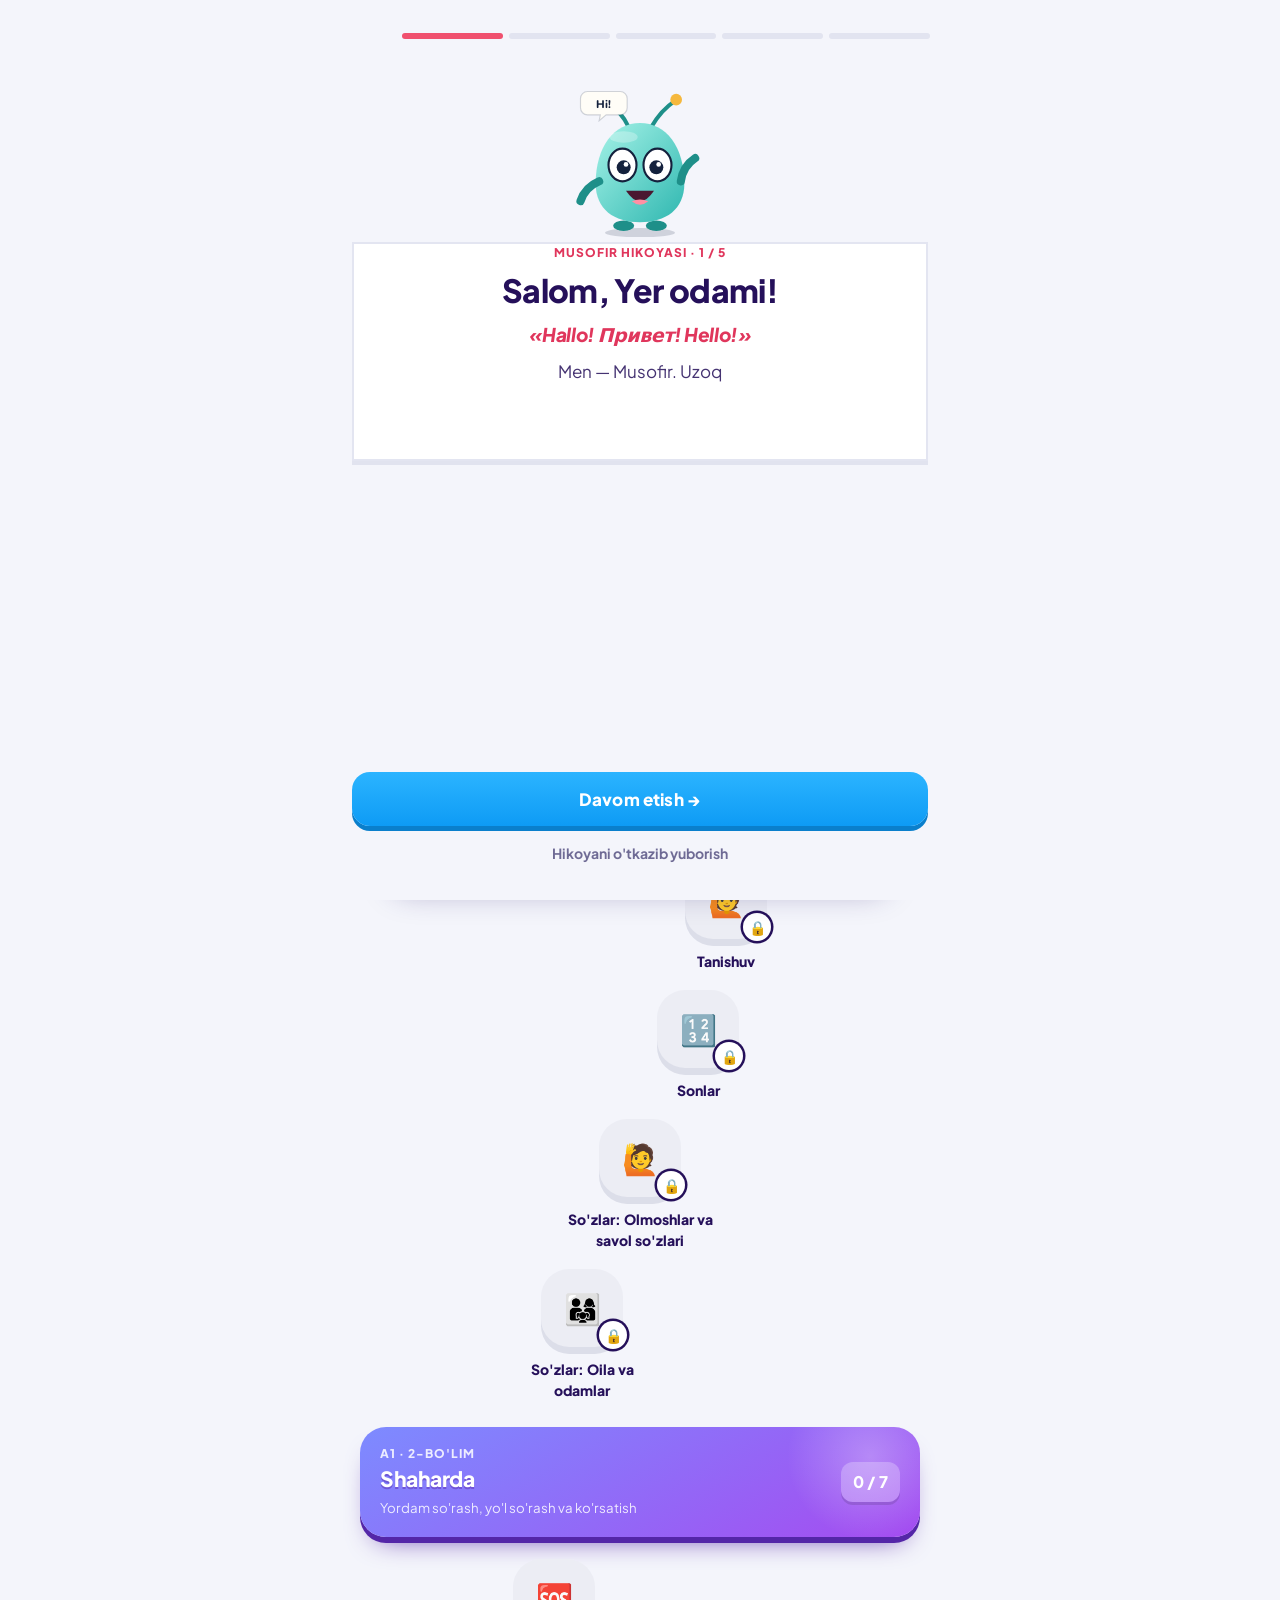
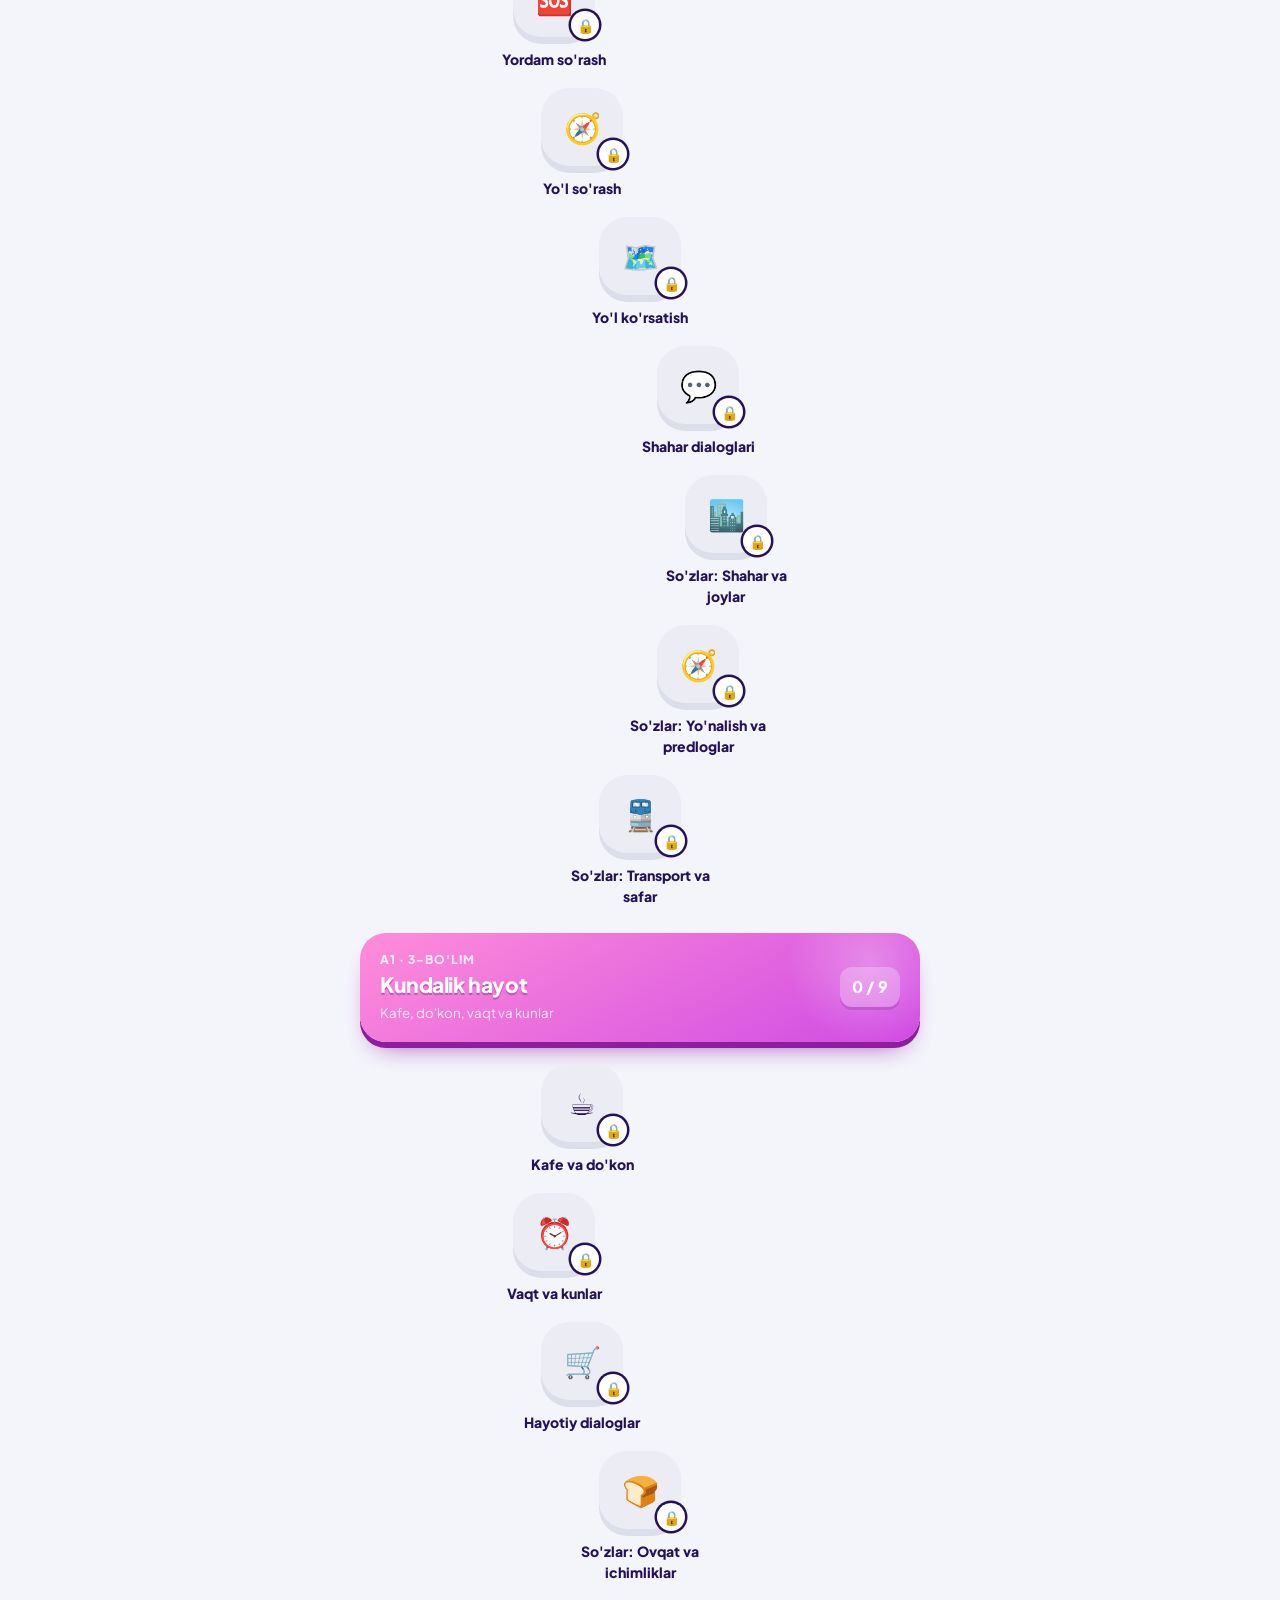
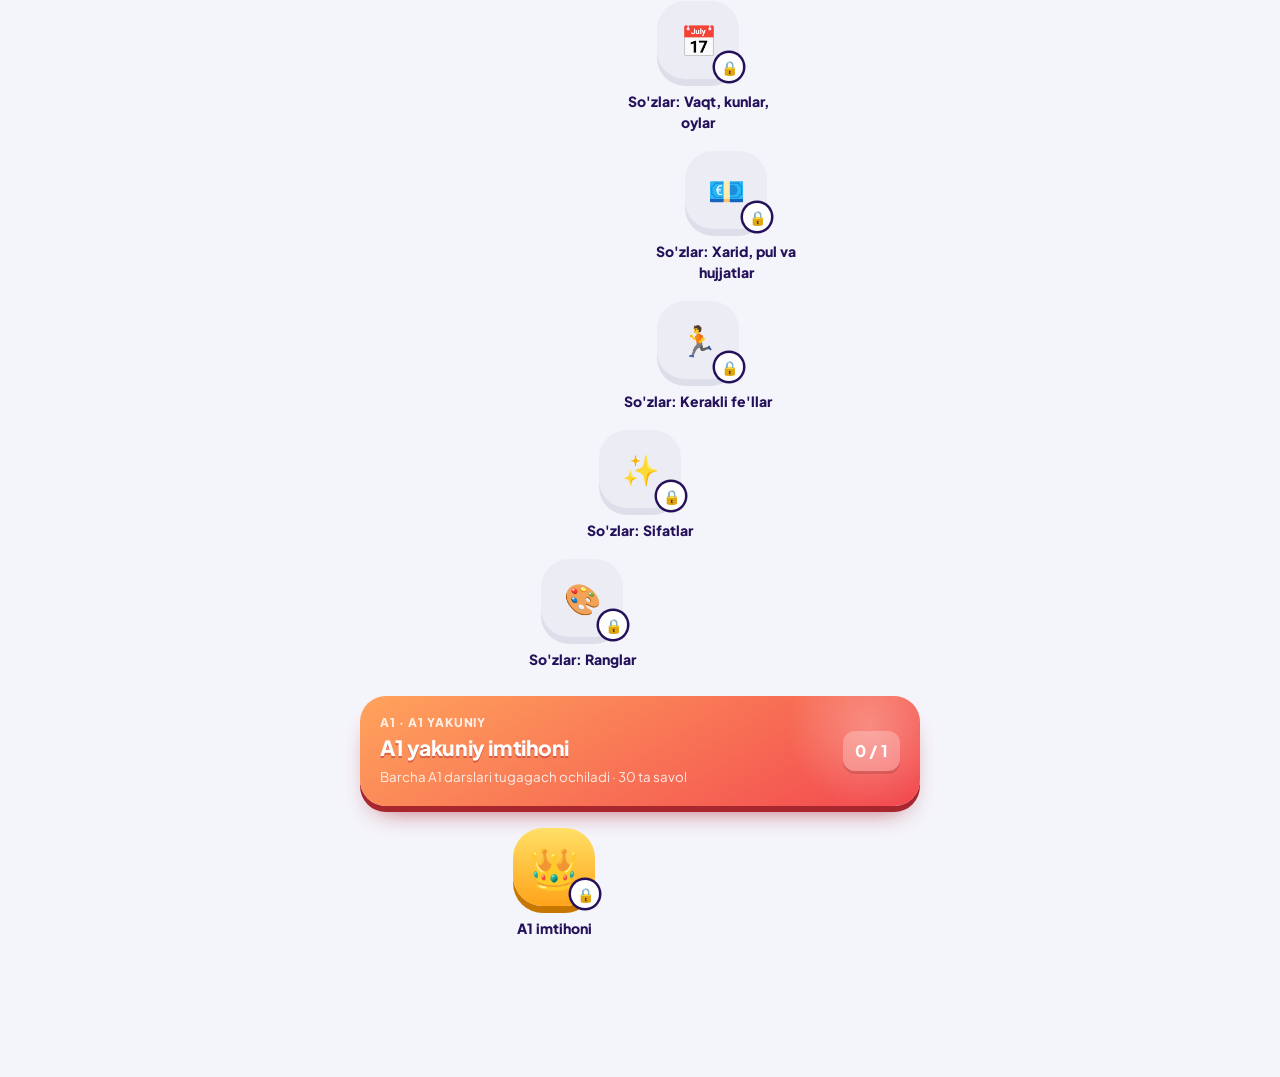
==== commit debd85ba: "Add files via upload" ====
--- a/app/src/main/assets/index.html
+++ b/app/src/main/assets/index.html
@@ -1758,6 +1758,10 @@
 .ait-send:disabled{opacity:.5}
 .ait-left{text-align:center;font-size:12px;color:var(--neo-muted);font-weight:700;margin-top:6px}
 
+.lvtabs.lv5{grid-template-columns:repeat(5,minmax(0,1fr));gap:7px;max-width:640px}
+.lv5 .lvtab{padding:10px 2px 12px!important}
+.lv5 .lvtab b{font-size:19px}
+.lv5 .lvtab small{font-size:11px}
 </style>
 </head>
 <body>
@@ -9008,7 +9012,7 @@
 VIEWS.grammar = function(p){
   if(p) gramTab=p;
   var tab = gramTab || curLevel();
-  var h = pageHead("Grammatik", "Grammatika", "A1 dan B1 gacha — har bir mavzu tushuntirish, jadval, ovozli misollar va mashqlar bilan.");
+  var h = pageHead("Grammatik", "Grammatika", "A1 dan C1 gacha — har bir mavzu tushuntirish, jadval, ovozli misollar va mashqlar bilan.");
   h += '<div class="tabs" style="margin-bottom:20px">'+LEVELS.map(function(L){ return '<button class="'+(tab===L[0]?'on':'')+'" data-act="gramTab" data-p="'+L[0]+'">'+L[0]+' · '+L[1]+'</button>'; }).join('')+'</div>';
   if(tab==='A1'){
     h += '<div class="tip n" style="margin-bottom:16px">A1 — kundalik gapirish uchun eng zarur 9 ta qoida. Har bir qoidadan keyin misol gaplar bor: 🔊 tinglang, 🐢 sekin eshiting, 🎤 o\'zingiz aytib ko\'ring.</div><div class="grid g2">';
@@ -9021,7 +9025,8 @@
     return h+'</div>';
   }
   if(tab==='B1') h += '<div class="tip n" style="margin-bottom:16px">B1 — mustaqil gapirish darajasi: hikoya qilish, fikr bildirish, murakkab gaplar. Har bir darsni tartib bilan o\'ting.</div>';
-  (tab==='B1' ? B1_UNITS : A2_UNITS).filter(function(u){ return u.nodes.some(function(n){ return n.type==='grammar'; }); }).forEach(function(u){
+  if(!UNITS.some(function(u){ return u.lv===tab; })) h += soonCard(tab);
+  UNITS.filter(function(u){ return u.lv===tab; }).filter(function(u){ return u.nodes.some(function(n){ return n.type==='grammar'; }); }).forEach(function(u){
     h += '<h2 class="sec-t">'+u.no+'-bo\'lim: '+esc(u.title)+'</h2><div class="grid g3">';
     u.nodes.filter(function(n){ return n.type==='grammar'; }).forEach(function(n){
       var g=GRAM_MAP[n.id], sc=nodeScore(n.id), done=nodeIsDone(n.id);
@@ -9059,7 +9064,7 @@
   if(p && p!=='all'){ var c=VOCAB.filter(function(x){ return x.id===p; })[0]; if(c){ vocabCat=p; vocabLv=c.lv||'A1'; vocabLimit=120; } }
   var cats = VOCAB.filter(function(c){ return (c.lv||'A1')===vocabLv; });
   var lvCount = ALLW.filter(function(w){ return w.lv===vocabLv; }).length;
-  var h = pageHead("Wortschatz", "Lug'at", ALLW.length+" ta so'z: A1 — "+ALLW.filter(function(w){ return w.lv==='A1'; }).length+", A2 — "+ALLW.filter(function(w){ return w.lv==='A2'; }).length+", B1 — "+ALLW.filter(function(w){ return w.lv==='B1'; }).length+". Otlarni doim artikli bilan yodlang. ✓ — o'rganilgan so'zlar.",
+  var h = pageHead("Wortschatz", "Lug'at", ALLW.length+" ta so'z: "+LEVELS.map(function(L){ var n=ALLW.filter(function(w){ return w.lv===L[0]; }).length; return n ? L[0]+' — '+n : ''; }).filter(Boolean).join(', ')+". Otlarni doim artikli bilan yodlang. ✓ — o'rganilgan so'zlar.",
     '<button class="btn btn-c" data-act="startFlash">🃏 Kartochkalar</button>');
   h += '<div class="tabs" style="margin-bottom:14px">'+LEVELS.map(function(L){ var n=ALLW.filter(function(w){ return w.lv===L[0]; }).length; return '<button class="'+(vocabLv===L[0]?'on':'')+'" data-act="vocabLv" data-p="'+L[0]+'">'+L[0]+' <small style="opacity:.7">'+(n?n:'tez orada')+'</small></button>'; }).join('')+'</div>';
   if(!cats.length) return h+'<div class="card soon"><div style="font-size:46px">🚧</div><h3 class="serif" style="color:var(--navy)">B1 so\'zlari tayyorlanmoqda</h3><p class="muted">Keyingi yangilanishda qo\'shiladi.</p></div>';
@@ -10201,7 +10206,7 @@
   P.WMAP={}; P.ALLW.forEach(function(w){ P.WMAP[w.id]=w; });
   P.GRAM = P.GRAM||[]; P.GRAM_B1 = P.GRAM_B1||[]; P.GRAM_MAP={}; P.GRAM.forEach(function(g){ P.GRAM_MAP[g.id]=g; });
   P.A2_UNITS=[]; P.B1_UNITS=[]; P.B1_TOPICS=[];
-  P.UNITS = buildA1Units(P); P.NODES=[];
+  P.UNITS = buildA1Units(P).concat(P.MORE_UNITS ? P.MORE_UNITS(P) : []); P.NODES=[];
   P.UNITS.forEach(function(u){ u.nodes.forEach(function(n){ n.unit=u; P.NODES.push(n); }); });
   var seen={}, sw=[];
   P.ALPHABET.forEach(function(a){ if(!seen[a[3]]){ seen[a[3]]=1; sw.push(a[3]); } });
@@ -13071,7 +13076,7 @@
   h += '<div class="goalbar'+(gp>=1?' done':'')+'"><span class="gi">'+(gp>=1?'✅':'⛽')+'</span><div class="gb"><div class="gt">Bugungi yoqilg\'i<span>'+today+' / '+goal+' XP</span></div><div class="bar"><i id="goalBar" data-w="'+Math.round(gp*100)+'" style="width:0"></i></div></div></div>';
   if(!currentNode() && typeof ptSkipCard==='function' && ptSkipCard()){ h += ptSkipCard(); }
   else if(!currentNode()){
-    var L = nodeIsDone('b1final') ? 'B1' : (nodeIsDone('a2final') ? 'A2' : 'A1');
+    var L = (function(){ var O=['A1','A2','B1','B2','C1'], F=['final','a2final','b1final','b2final','c1final']; for(var i=O.length-1;i>=0;i--) if(nodeIsDone(F[i])) return O[i]; return 'A1'; })();
     h += '<div class="card" style="display:flex;align-items:center;gap:14px;margin-bottom:16px"><span style="font-size:40px">👑</span><div style="flex:1"><b style="color:var(--navy);font-size:18px">Tabriklaymiz! '+L+' tugatildi</b><div class="muted" style="font-size:14px">'+CM().name+' — kemaning «'+CM().part+'» qismi tayyor 🚀</div></div><button class="btn btn-c btn-s" data-act="go" data-v="cert" data-p="'+L+'">📜 Sertifikat</button></div>';
   }
   h += pathTabsHtml();
@@ -14769,6 +14774,2739 @@
   if(AI.listen) render();
 };
 
+var LVX = window.LVX = window.LVX || {en:{}, ru:{}};
+/*@@LVXDATA_BEGIN@@*/
+/* ===== INGLIZ TILI — A2 ===== */
+LVX.en.A2 = {
+units:[
+ {t:"O'tgan zamon", d:"Kecha nima qildingiz? Past Simple va Past Continuous", g:['e_past','e_pcont'], v:['ea2_verbs','ea2_daily']},
+ {t:"Kelajak va tajriba", d:"Rejalar, bashoratlar va «hech ... ganmisiz?»", g:['e_future','e_pperf'], v:['ea2_travel','ea2_work']},
+ {t:"Taqqoslash va maslahat", d:"Sifat darajalari, modal fe'llar, miqdor so'zlari", g:['e_comp','e_modal','e_quant'], v:['ea2_adj','ea2_health']}
+],
+gram:[
+{id:'e_past', icon:'⏪', title:"O'tgan oddiy zamon (Past Simple)", de:"Past Simple",
+ desc:"Kecha, o'tgan hafta, 2010-yilda — tugagan ish-harakat",
+ theory:"O'tmishda bo'lib o'tgan va tugagan ish uchun <b>Past Simple</b> ishlatiladi. Muntazam fe'llarga <b>-ed</b> qo'shiladi: work → <b>worked</b>, live → <b>lived</b>, study → <b>studied</b>, stop → <b>stopped</b>.<br><br>Ko'p ishlatiladigan fe'llar <b>nomuntazam</b> — ularni yodlash kerak: go → <b>went</b>, see → <b>saw</b>, buy → <b>bought</b>.<br><br>Savol va inkorda <b>did</b> yordamchi fe'li keladi, asosiy fe'l esa <b>oddiy shaklga</b> qaytadi: <b>Did</b> you <b>go</b>? — I <b>didn't go</b>.<br><b>to be</b>: I/he/she/it <b>was</b>, you/we/they <b>were</b>.",
+ tables:[{h:["Fe'l","O'tgan shakl","Ma'nosi"], r:[["go","went","bordi"],["come","came","keldi"],["see","saw","ko'rdi"],["buy","bought","sotib oldi"],["eat","ate","yedi"],["drink","drank","ichdi"],["have","had","bor edi / yedi"],["make","made","qildi, yasadi"],["take","took","oldi"],["give","gave","berdi"],["write","wrote","yozdi"],["meet","met","uchratdi"],["leave","left","ketdi"],["find","found","topdi"]]}],
+ ex:[["I visited my grandmother yesterday.","Kecha buvimnikiga bordim."],["We went to Samarkand last summer.","O'tgan yozda Samarqandga bordik."],["She didn't call me.","U menga qo'ng'iroq qilmadi."],["Did you see the match?","O'yinni ko'rdingmi?"],["It was very cold last night.","Kecha kechasi juda sovuq edi."],["They were at home all day.","Ular kun bo'yi uyda edilar."]],
+ tip:"O'tgan zamon so'zlari: <b>yesterday, last week, last year, two days ago, in 2015</b>. «ago» doim vaqtdan keyin keladi: <b>three years ago</b> — uch yil oldin.",
+ drill:[
+  {t:'mc', q:"I ___ to the market yesterday.", o:["went","go","goed"], a:0, uz:"Kecha bozorga bordim."},
+  {t:'mc', q:"___ you finish your homework?", o:["Did","Do","Were"], a:0, uz:"Uy vazifangni tugatdingmi?"},
+  {t:'mc', q:"She didn't ___ the film.", o:["like","liked","likes"], a:0, uz:"U filmni yoqtirmadi."},
+  {t:'mc', q:"We ___ very tired after the trip.", o:["were","was","did"], a:0, uz:"Safardan keyin juda charchagan edik."},
+  {t:'mc', q:"He ___ a new phone last week.", o:["bought","buyed","buys"], a:0, uz:"U o'tgan hafta yangi telefon sotib oldi."},
+  {t:'mc', q:"I met him three years ___.", o:["ago","before","last"], a:0, uz:"Uni uch yil oldin uchratganman."},
+  {t:'type', q:"study → past: ___", a:["studied"]},
+  {t:'type', q:"see → past: ___", a:["saw"]},
+  {t:'order', de:"Did you call your mother yesterday?", uz:"Kecha onangga qo'ng'iroq qildingmi?"},
+  {t:'order', de:"We didn't go to school on Monday.", uz:"Dushanba kuni maktabga bormadik."}
+ ]},
+{id:'e_pcont', icon:'🎞️', title:"O'tgan davomli zamon (Past Continuous)", de:"Past Continuous",
+ desc:"Shu payt ... yotgan edi — o'tmishdagi jarayon",
+ theory:"O'tmishning ma'lum bir paytida <b>davom etayotgan</b> ish uchun: <b>was / were + fe'l-ing</b>. «Kecha soat 8 da men ovqat <b>qilayotgan edim</b>» = I <b>was cooking</b> at 8 yesterday.<br><br>Ko'pincha Past Simple bilan birga keladi: uzoq jarayon — Past Continuous, uni bo'lgan qisqa voqea — Past Simple.<br><b>when</b> — qisqa voqeadan oldin: I was sleeping <b>when</b> the phone rang.<br><b>while</b> — jarayondan oldin: <b>While</b> I was walking, it started to rain.",
+ tables:[{h:["Ega","Shakl","Misol"], r:[["I / he / she / it","was + -ing","I was reading."],["you / we / they","were + -ing","They were playing."],["Inkor","wasn't / weren't + -ing","She wasn't listening."],["Savol","Was / Were ... -ing?","Were you sleeping?"]]}],
+ ex:[["I was watching TV when you called.","Sen qo'ng'iroq qilganingda televizor ko'rayotgan edim."],["What were you doing at 9 o'clock?","Soat 9 da nima qilayotgan eding?"],["While we were having dinner, the lights went out.","Kechki ovqat qilayotganimizda chiroq o'chib qoldi."],["It was raining all morning.","Ertalab bo'yi yomg'ir yog'ayotgan edi."],["She wasn't listening to the teacher.","U o'qituvchini tinglamayotgan edi."]],
+ tip:"Holat fe'llari (know, like, want, believe) odatda -ing olmaydi: <b>I knew</b> the answer (✗ I was knowing).",
+ drill:[
+  {t:'mc', q:"I ___ a shower when the doorbell rang.", o:["was having","had","were having"], a:0, uz:"Eshik qo'ng'irog'i chalinganda dush qabul qilayotgan edim."},
+  {t:'mc', q:"They ___ football at 5 pm yesterday.", o:["were playing","was playing","played to"], a:0, uz:"Kecha soat 5 da ular futbol o'ynayotgan edi."},
+  {t:'mc', q:"___ she working when you arrived?", o:["Was","Were","Did"], a:0, uz:"Sen kelganingda u ishlayotganmidi?"},
+  {t:'mc', q:"While I ___, I found some money.", o:["was walking","walked","am walking"], a:0, uz:"Ketayotganimda biroz pul topib oldim."},
+  {t:'mc', q:"The children were sleeping ___ the storm started.", o:["when","while","during"], a:0, uz:"Bo'ron boshlanganda bolalar uxlayotgan edi."},
+  {t:'mc', q:"I ___ the answer, so I raised my hand.", o:["knew","was knowing","were knowing"], a:0, uz:"Javobni bilardim, shuning uchun qo'l ko'tardim."},
+  {t:'type', q:"we / wait → Past Continuous: we ___ (2 so'z)", a:["were waiting"]},
+  {t:'type', q:"he / not / sleep → he ___ (2 so'z)", a:["wasn't sleeping","was not sleeping"]},
+  {t:'order', de:"What were you doing at ten o'clock?", uz:"Soat o'nda nima qilayotgan eding?"},
+  {t:'order', de:"It was snowing when we left home.", uz:"Uydan chiqqanimizda qor yog'ayotgan edi."}
+ ]},
+{id:'e_future', icon:'🔮', title:"Kelasi zamon: will va going to", de:"Future: will / going to",
+ desc:"Reja, qaror va bashorat",
+ theory:"<b>going to + fe'l</b> — oldindan o'ylangan <b>reja</b> yoki ko'rinib turgan natija: I'm <b>going to visit</b> my uncle on Sunday. Look at the clouds — it's <b>going to rain</b>.<br><br><b>will + fe'l</b> — gapirish paytida qabul qilingan <b>qaror</b>, va'da, taxmin: I'm thirsty. — I'll <b>get</b> you some water. I think it <b>will be</b> sunny tomorrow.<br><br>Aniq kelishilgan uchrashuvlar uchun <b>Present Continuous</b> ham ishlatiladi: I'm <b>meeting</b> Aziz at 6.<br>Inkor: <b>won't</b> (= will not), <b>I'm not going to</b>.",
+ tables:[{h:["Shakl","Qachon","Misol"], r:[["be going to + V","reja, aniq belgi","We're going to buy a car."],["will + V","shu zahoti qaror, va'da, fikr","I'll help you."],["won't + V","inkor","I won't tell anyone."],["am/is/are + -ing","kelishilgan uchrashuv","She's flying to Dubai tomorrow."]]}],
+ ex:[["I'm going to study medicine.","Men tibbiyotni o'qimoqchiman (rejam)."],["Don't worry, I'll call you tonight.","Xavotir olma, kechqurun qo'ng'iroq qilaman."],["I think Uzbekistan will win.","Menimcha, O'zbekiston yutadi."],["Be careful! You're going to fall!","Ehtiyot bo'l! Yiqilasan!"],["We're having a party on Saturday.","Shanba kuni ziyofat qilyapmiz."],["I won't be late, I promise.","Kechikmayman, va'da beraman."]],
+ tip:"«Menimcha ...» bilan boshlangan taxminlarda odatda <b>will</b>: <b>I think / I'm sure / probably</b> + will.",
+ drill:[
+  {t:'mc', q:"The phone is ringing. — I ___ answer it.", o:["'ll","'m going to","am"], a:0, uz:"Telefon jiringlayapti. — Men olaman."},
+  {t:'mc', q:"We ___ visit Bukhara next month. We've bought the tickets.", o:["are going to","will to","going"], a:0, uz:"Keyingi oy Buxoroga bormoqchimiz. Chiptalarni oldik."},
+  {t:'mc', q:"I think it ___ rain tomorrow.", o:["will","is going","goes"], a:0, uz:"Menimcha, ertaga yomg'ir yog'adi."},
+  {t:'mc', q:"I promise I ___ tell your secret.", o:["won't","don't","am not"], a:0, uz:"Sirringni aytmayman, va'da beraman."},
+  {t:'mc', q:"Look at that car! It ___ crash!", o:["'s going to","will to","crashes"], a:0, uz:"Anavi mashinaga qara! Urilib ketadi!"},
+  {t:'mc', q:"What ___ you doing this weekend?", o:["are","will","do"], a:0, uz:"Dam olish kunlari nima qilyapsan?"},
+  {t:'type', q:"will not = ___ (qisqa shakl)", a:["won't"]},
+  {t:'type', q:"I / going to / travel → I'm ___ (3 so'z)", a:["going to travel"]},
+  {t:'order', de:"I'm going to learn English this year.", uz:"Bu yil ingliz tilini o'rganmoqchiman."},
+  {t:'order', de:"Don't worry, I will help you.", uz:"Xavotir olma, senga yordam beraman."}
+ ]},
+{id:'e_pperf', icon:'✅', title:"Hozirgi tugallangan zamon (Present Perfect)", de:"Present Perfect",
+ desc:"Hech ... ganmisiz? Allaqachon, hali, 2020-yildan beri",
+ theory:"<b>have / has + 3-shakl (Past Participle)</b>. Natijasi hozir muhim bo'lgan, aniq vaqti aytilmagan o'tmish ish uchun: I <b>have lost</b> my keys (hozir kalitim yo'q).<br><br>Tajriba: <b>Have you ever been</b> to Paris? — I've <b>never</b> eaten sushi.<br>Yangi tugagan: I've <b>just</b> finished. Allaqachon: She's <b>already</b> left. Hali (inkor/savol): I haven't done it <b>yet</b>.<br>Hozirgacha davom etayotgan holat: <b>for</b> + muddat (for two years), <b>since</b> + boshlanish nuqtasi (since 2020).<br><br>⚠️ Aniq o'tgan vaqt (yesterday, in 2019, ago) bo'lsa — <b>Past Simple</b>: I <b>saw</b> him yesterday.",
+ tables:[{h:["Fe'l","3-shakl","Misol"], r:[["be","been","I've been to Turkey."],["do","done","Have you done it?"],["see","seen","I've never seen snow."],["eat","eaten","She has eaten."],["write","written","He's written a letter."],["go","gone / been","She's gone home."],["know","known","I've known him for years."],["take","taken","Who has taken my pen?"]]}],
+ ex:[["I've lived in Tashkent since 2018.","2018-yildan beri Toshkentda yashayman."],["Have you ever been to London?","Hech Londonda bo'lganmisiz?"],["She has just arrived.","U hozirgina yetib keldi."],["We haven't finished yet.","Hali tugatmadik."],["I've known Dilshod for ten years.","Dilshodni o'n yildan beri taniyman."],["They've already bought the tickets.","Ular chiptalarni allaqachon sotib olishdi."]],
+ tip:"<b>been</b> va <b>gone</b>: He's <b>been</b> to Paris — borib kelgan. He's <b>gone</b> to Paris — ketgan, hozir o'sha yerda.",
+ drill:[
+  {t:'mc', q:"I ___ never seen the sea.", o:["have","has","am"], a:0, uz:"Men hech qachon dengizni ko'rmaganman."},
+  {t:'mc', q:"She has lived here ___ 2015.", o:["since","for","from"], a:0, uz:"U bu yerda 2015-yildan beri yashaydi."},
+  {t:'mc', q:"We've known each other ___ five years.", o:["for","since","ago"], a:0, uz:"Bir-birimizni besh yildan beri taniymiz."},
+  {t:'mc', q:"Have you finished your work ___?", o:["yet","already","just"], a:0, uz:"Ishingni tugatdingmi?"},
+  {t:'mc', q:"I ___ him yesterday.", o:["saw","have seen","has seen"], a:0, uz:"Uni kecha ko'rdim."},
+  {t:'mc', q:"___ you ever eaten plov in Samarkand?", o:["Have","Did","Has"], a:0, uz:"Hech Samarqandda palov yeganmisiz?"},
+  {t:'type', q:"write → 3-shakl: ___", a:["written"]},
+  {t:'type', q:"do → 3-shakl: ___", a:["done"]},
+  {t:'order', de:"I have just finished my homework.", uz:"Uy vazifamni hozirgina tugatdim."},
+  {t:'order', de:"Have you ever been to Japan?", uz:"Hech Yaponiyada bo'lganmisiz?"}
+ ]},
+{id:'e_comp', icon:'📏', title:"Sifat darajalari", de:"Comparatives & Superlatives",
+ desc:"...roq, eng ... — taller, the tallest, more interesting",
+ theory:"<b>Qiyosiy daraja</b> (…roq): bir bo'g'inli sifatlarga <b>-er</b>: tall → <b>taller</b>, cheap → <b>cheaper</b>; <b>-y</b> → <b>-ier</b>: easy → <b>easier</b>. Uzun sifatlar oldidan <b>more</b>: <b>more interesting</b>. Taqqoslanadigan narsa oldidan <b>than</b>: Tashkent is bigger <b>than</b> Bukhara.<br><br><b>Orttirma daraja</b> (eng …): <b>the + -est</b>: <b>the tallest</b>, <b>the easiest</b>; uzunlarda <b>the most</b>: <b>the most beautiful</b>.<br><br>Nomuntazam: good → <b>better</b> → <b>the best</b>; bad → <b>worse</b> → <b>the worst</b>; far → <b>further</b> → <b>the furthest</b>.<br>Tenglik: <b>as ... as</b>: He is <b>as tall as</b> me. Inkor: <b>not as ... as</b>.",
+ tables:[{h:["Sifat","…roq","eng …"], r:[["big","bigger","the biggest"],["hot","hotter","the hottest"],["happy","happier","the happiest"],["expensive","more expensive","the most expensive"],["good","better","the best"],["bad","worse","the worst"],["many / much","more","the most"],["little","less","the least"]]}],
+ ex:[["My sister is older than me.","Opam mendan katta."],["This phone is more expensive than that one.","Bu telefon anavinisidan qimmatroq."],["Everest is the highest mountain in the world.","Everest — dunyodagi eng baland tog'."],["Today is better than yesterday.","Bugun kechagidan yaxshiroq."],["It's the worst film I've ever seen.","Bu men ko'rgan eng yomon film."],["My English isn't as good as yours.","Mening inglizcham seniki kabi yaxshi emas."]],
+ tip:"Qisqa unli + bitta undosh bo'lsa, undosh ikkilanadi: big → bi<b>gg</b>er, hot → ho<b>tt</b>est, thin → thi<b>nn</b>er.",
+ drill:[
+  {t:'mc', q:"A car is ___ than a bike.", o:["faster","more fast","fastest"], a:0, uz:"Mashina velosipeddan tezroq."},
+  {t:'mc', q:"This is ___ book in the library.", o:["the most interesting","the interestingest","more interesting"], a:0, uz:"Bu kutubxonadagi eng qiziq kitob."},
+  {t:'mc', q:"My cooking is ___ than my brother's.", o:["better","gooder","more good"], a:0, uz:"Mening ovqatim akamnikidan yaxshiroq."},
+  {t:'mc', q:"July is ___ month of the year.", o:["the hottest","the hotest","hotter"], a:0, uz:"Iyul — yilning eng issiq oyi."},
+  {t:'mc', q:"Aziz is as tall ___ his father.", o:["as","than","like"], a:0, uz:"Aziz otasidek baland."},
+  {t:'mc', q:"Today's test was ___ than yesterday's.", o:["easier","more easy","easyer"], a:0, uz:"Bugungi test kechagidan osonroq edi."},
+  {t:'type', q:"bad → …roq: ___", a:["worse"]},
+  {t:'type', q:"big → eng …: the ___", a:["biggest"]},
+  {t:'order', de:"Moscow is bigger than London.", uz:"Moskva Londondan kattaroq."},
+  {t:'order', de:"She is the best student in our class.", uz:"U sinfimizdagi eng yaxshi o'quvchi."}
+ ]},
+{id:'e_modal', icon:'🧭', title:"Modal fe'llar: must, have to, should", de:"Modals: must / have to / should / could",
+ desc:"Majburiyat, maslahat, ruxsat va imkoniyat",
+ theory:"Modal fe'ldan keyin fe'l <b>to'g'ridan-to'g'ri</b> keladi (to siz): I <b>must go</b>, you <b>should rest</b>. 3-shaxsda <b>-s</b> qo'shilmaydi: he <b>can</b> swim.<br><br><b>must</b> — gapiruvchining qat'iy fikri, qoida: You <b>must</b> wear a seatbelt. <b>mustn't</b> — taqiqlangan!<br><b>have to</b> — tashqi majburiyat: I <b>have to</b> work on Saturdays. <b>don't have to</b> — shart emas (lekin mumkin)!<br><b>should</b> — maslahat: You <b>should</b> see a doctor.<br><b>could</b> — o'tgan zamondagi qobiliyat (I could swim at 5) yoki muloyim iltimos: <b>Could</b> you help me?<br><b>may / might</b> — ehtimol: It <b>might</b> rain.",
+ tables:[{h:["Modal","Ma'nosi","Misol"], r:[["must","shart (qat'iy)","I must study."],["mustn't","mumkin emas","You mustn't smoke here."],["have to","majbur (qoida, vaziyat)","She has to wake up at 6."],["don't have to","shart emas","You don't have to come."],["should","kerak (maslahat)","You should sleep more."],["could","qila olardi / iltimos","Could you open the window?"],["might / may","balki","I might be late."]]}],
+ ex:[["You should drink more water.","Ko'proq suv ichishingiz kerak."],["I have to finish this report today.","Bu hisobotni bugun tugatishim kerak."],["You mustn't use your phone during the exam.","Imtihon paytida telefondan foydalanish mumkin emas."],["You don't have to pay, it's free.","To'lashingiz shart emas, bu bepul."],["Could you speak more slowly, please?","Sekinroq gapira olasizmi, iltimos?"],["We might go to the mountains on Sunday.","Yakshanba kuni balki tog'ga borarmiz."]],
+ tip:"O'tgan zamonda <b>must</b> o'rniga <b>had to</b>: I <b>had to</b> walk home yesterday.",
+ drill:[
+  {t:'mc', q:"You look tired. You ___ go to bed early.", o:["should","must to","have"], a:0, uz:"Charchagan ko'rinasan. Erta yotishing kerak."},
+  {t:'mc', q:"It's a secret. You ___ tell anyone!", o:["mustn't","don't have to","shouldn't to"], a:0, uz:"Bu sir. Hech kimga aytish mumkin emas!"},
+  {t:'mc', q:"Tomorrow is Sunday, so I ___ get up early.", o:["don't have to","mustn't","can't to"], a:0, uz:"Ertaga yakshanba, shuning uchun erta turishim shart emas."},
+  {t:'mc', q:"She ___ work late yesterday.", o:["had to","must","has to"], a:0, uz:"U kecha kechgacha ishlashga majbur bo'ldi."},
+  {t:'mc', q:"___ you pass me the salt, please?", o:["Could","Should","Must"], a:0, uz:"Tuzni uzatib yuborolasizmi, iltimos?"},
+  {t:'mc', q:"He can ___ three languages.", o:["speak","speaks","to speak"], a:0, uz:"U uchta tilda gapira oladi."},
+  {t:'type', q:"must (o'tgan zamon) = ___ to (1 so'z)", a:["had"]},
+  {t:'type', q:"should not = ___ (qisqa shakl)", a:["shouldn't"]},
+  {t:'order', de:"You should see a doctor.", uz:"Shifokorga ko'rinishingiz kerak."},
+  {t:'order', de:"I have to work on Saturday.", uz:"Shanba kuni ishlashim kerak."}
+ ]},
+{id:'e_quant', icon:'⚖️', title:"Miqdor: some, any, much, many, a lot of", de:"Quantifiers",
+ desc:"Sanaladigan va sanalmaydigan otlar",
+ theory:"Otlar ikki xil: <b>sanaladigan</b> (an apple, two apples) va <b>sanalmaydigan</b> (water, money, information, advice — ko'plik olmaydi).<br><br><b>some</b> — darak gaplarda: I have <b>some</b> money. <b>any</b> — savol va inkorda: Do you have <b>any</b> questions? I don't have <b>any</b> time.<br><b>many</b> — sanaladiganlar bilan (savol/inkor): How <b>many</b> books? <b>much</b> — sanalmaydiganlar bilan: How <b>much</b> water?<br><b>a lot of</b> — ikkalasi bilan, ayniqsa darak gapda: <b>a lot of</b> friends, <b>a lot of</b> time.<br><b>a few</b> (sanaladigan) / <b>a little</b> (sanalmaydigan) — ozgina, lekin yetarli: <b>a few</b> days, <b>a little</b> sugar.",
+ tables:[{h:["","Sanaladigan","Sanalmaydigan"], r:[["ko'p","many / a lot of","much / a lot of"],["ozgina","a few","a little"],["qancha?","How many?","How much?"],["biroz (darak)","some","some"],["umuman (savol/inkor)","any","any"]]}],
+ ex:[["There are a lot of people here.","Bu yerda odam ko'p."],["How much does it cost?","Bu qancha turadi?"],["I have a few friends in London.","Londonda bir nechta do'stim bor."],["Can I have some water?","Ozgina suv olsam bo'ladimi?"],["We don't have much time.","Vaqtimiz ko'p emas."],["Is there any milk in the fridge?","Muzlatkichda sut bormi?"]],
+ tip:"<b>advice, information, news, furniture, homework</b> — ingliz tilida sanalmaydi: <b>some advice</b> (✗ an advice), <b>the news is</b> good.",
+ drill:[
+  {t:'mc', q:"How ___ sugar do you want?", o:["much","many","few"], a:0, uz:"Qancha shakar xohlaysiz?"},
+  {t:'mc', q:"How ___ brothers have you got?", o:["many","much","little"], a:0, uz:"Nechta akang (ukang) bor?"},
+  {t:'mc', q:"I don't have ___ money with me.", o:["any","some","many"], a:0, uz:"Yonimda umuman pul yo'q."},
+  {t:'mc', q:"Can you give me ___ advice?", o:["some","an","many"], a:0, uz:"Menga maslahat bera olasizmi?"},
+  {t:'mc', q:"There are only ___ tickets left.", o:["a few","a little","much"], a:0, uz:"Faqat bir nechta chipta qoldi."},
+  {t:'mc', q:"She drinks ___ coffee every day.", o:["a lot of","many","a few"], a:0, uz:"U har kuni ko'p qahva ichadi."},
+  {t:'type', q:"How ___ is this jacket? (narx)", a:["much"]},
+  {t:'type', q:"I need ___ little help. (1 so'z)", a:["a"]},
+  {t:'order', de:"Is there any bread at home?", uz:"Uyda non bormi?"},
+  {t:'order', de:"We have a lot of homework today.", uz:"Bugun uy vazifamiz ko'p."}
+ ]}
+],
+vocab:[
+{id:"ea2_verbs", icon:"🏃", title:"Kerakli fe'llar (A2)", t:`
+borrow|borou|qarzga olmoq
+lend|lend|qarzga bermoq
+decide|disayd|qaror qilmoq
+explain|ikspleyn|tushuntirmoq
+happen|hepën|sodir bo'lmoq
+invite|invayt|taklif qilmoq
+join|joyn|qo'shilmoq
+keep|kip|saqlamoq, ushlab turmoq
+miss|mis|sog'inmoq; kechikib qolmoq
+move|muv|ko'chmoq, harakatlanmoq
+plan|plen|rejalashtirmoq
+prepare|pripeër|tayyorlamoq
+promise|promis|va'da bermoq
+protect|prëtekt|himoya qilmoq
+repair|ripeër|ta'mirlamoq
+save|seyv|tejamoq; qutqarmoq
+share|sheër|baham ko'rmoq
+spend|spend|sarflamoq (pul, vaqt)
+win|uin|yutmoq
+fail|feyl|muvaffaqiyatsiz bo'lmoq, yiqilmoq (imtihondan)
+agree|ëgri|rozi bo'lmoq
+allow|ëlau|ruxsat bermoq
+believe|biliv|ishonmoq
+carry|keri|ko'tarib bormoq
+describe|diskrayb|tasvirlamoq
+grow|grou|o'smoq, o'stirmoq
+hope|houp|umid qilmoq
+hurry|hari|shoshilmoq
+improve|impruv|yaxshilamoq
+mean|min|anglatmoq
+notice|noutis|payqamoq
+order|ordër|buyurtma qilmoq
+pass|pas|o'tmoq; topshirmoq (imtihon)
+recognise|rekëgnayz|tanib olmoq
+realise|riëlayz|anglab yetmoq
+wonder|uandër|qiziqmoq, o'ylanib qolmoq
+mention|menshën|eslatib o'tmoq
+`},
+{id:"ea2_daily", icon:"🏡", title:"Kundalik hayot va uy ishlari", t:`
+get dressed|get drest|kiyinmoq
+brush teeth|brash tis|tish yuvmoq
+have breakfast|hev brekfëst|nonushta qilmoq
+do the shopping|du dë shoping|xarid qilmoq
+do the washing|du dë uoshing|kir yuvmoq
+do the washing-up|du dë uoshing ap|idish yuvmoq
+cook dinner|kuk dinër|kechki ovqat tayyorlamoq
+tidy up|taydi ap|yig'ishtirmoq
+iron|ayërn|dazmollamoq
+vacuum|vekyum|changyutgich bilan tozalamoq
+take out the rubbish|teyk aut dë rabish|axlatni chiqarmoq
+water the plants|uotër dë plants|gullarga suv quymoq
+feed the cat|fid dë ket|mushukni boqmoq
+go to bed|gou tu bed|uxlashga yotmoq
+housework|hausuërk|uy ishlari
+routine|rutin|kun tartibi
+alarm clock|ëlarm klok|budilnik
+towel|tauël|sochiq
+soap|soup|sovun
+shampoo|shempu|shampun
+toothbrush|tusbrash|tish cho'tka
+pillow|pilou|yostiq
+blanket|blenkit|adyol
+dishwasher|dishuoshër|idish yuvish mashinasi
+microwave|maykrëueyv|mikroto'lqinli pech
+rubbish|rabish|axlat
+roof|ruf|tom
+sweep|svip|supurmoq
+dust|dast|chang artmoq
+make the bed|meyk dë bed|o'rin yig'moq
+lay the table|ley dë teybël|dasturxon yozmoq
+oversleep|ouvërslip|uxlab qolmoq
+get ready|get redi|tayyorlanmoq
+doorbell|dorbel|eshik qo'ng'irog'i
+landlord|lendlord|uy egasi (ijarachi uchun)
+`},
+{id:"ea2_travel", icon:"🧳", title:"Sayohat va dam olish", t:`
+backpack|bekpek|ryukzak
+boarding pass|bording pas|bortga chiqish talonchasi
+flight|flayt|parvoz
+check in|chek in|ro'yxatdan o'tmoq
+reservation|rezërveyshën|bron qilish
+single room|singël rum|bir kishilik xona
+double room|dabël rum|ikki kishilik xona
+reception|risepshën|qabulxona
+guide|gayd|gid, yo'lboshchi
+sightseeing|saytsiing|diqqatga sazovor joylarni ko'rish
+souvenir|suvëniër|esdalik sovg'a
+abroad|ëbrod|chet elda
+coast|koust|qirg'oq
+tent|tent|chodir
+camping|kemping|lagerda dam olish
+sunglasses|sanglasiz|quyosh ko'zoynagi
+foreign|forin|xorijiy
+currency|karënsi|valyuta
+exchange|ikscheynj|almashtirish
+travel agency|trevël eyjënsi|sayyohlik agentligi
+cancel|kensël|bekor qilmoq
+round trip|raund trip|borib-kelish
+one-way ticket|uan uey tikit|bir tomonga chipta
+customs|kastëmz|bojxona
+passenger|pesinjër|yo'lovchi
+destination|destineyshën|borish manzili
+landing|lending|qo'nish
+take off|teyk of|havoga ko'tarilmoq
+seat belt|sit belt|xavfsizlik kamari
+aisle seat|ayl sit|yo'lak tomondagi o'rindiq
+window seat|uindou sit|deraza tomondagi o'rindiq
+hostel|hostël|xostel
+view|vyu|manzara
+resort|rizort|kurort
+cruise|kruz|dengiz sayohati
+harbour|harbër|bandargoh
+waterfall|uotërfol|sharshara
+countryside|kantrisayd|qishloq joylari
+`},
+{id:"ea2_work", icon:"💼", title:"Ish, o'qish va kasblar", t:`
+career|këriër|martaba
+employee|imployi|xodim
+skill|skil|ko'nikma
+report|riport|hisobot
+earn|ërn|pul topmoq
+apply|ëplay|ariza bermoq
+hire|hayër|ishga olmoq
+retire|ritayër|nafaqaga chiqmoq
+part-time|part taym|yarim stavka
+full-time|ful taym|to'liq stavka
+subject|sabjikt|fan (o'quv)
+mark|mark|baho
+classmate|klasmeyt|sinfdosh
+uniform|yuniform|forma
+pupil|pyupil|o'quvchi
+employer|imployër|ish beruvchi
+staff|staf|xodimlar
+department|dipartmënt|bo'lim
+deadline|dedlayn|muddat (oxirgi)
+contract|kontrekt|shartnoma
+promotion|prëmoushën|lavozimga ko'tarilish
+pay rise|pey rayz|maosh oshishi
+unemployed|animployd|ishsiz
+qualification|kuolifikeyshën|malaka
+training|treyning|o'qitish, trening
+shift|shift|smena
+overtime|ouvërtaym|ortiqcha ish vaqti
+lecture|lekchër|ma'ruza
+lecturer|lekchërër|o'qituvchi (oliygohda)
+term|tërm|semestr, chorak
+grade|greyd|baho; sinf
+certificate|sërtifikët|sertifikat
+scholarship|skolërship|stipendiya, grant
+`},
+{id:"ea2_adj", icon:"😊", title:"Sifatlar va his-tuyg'ular", t:`
+angry|engri|jahli chiqqan
+bored|bord|zerikkan
+boring|boring|zerikarli
+excited|iksaytid|hayajonlangan
+exciting|iksayting|hayajonli
+nervous|nërvës|asabiylashgan, hayajonda
+proud|praud|faxrlangan
+surprised|sërprayzd|hayron qolgan
+worried|uarid|xavotirlangan
+afraid|ëfreyd|qo'rqqan
+lonely|lounli|yolg'iz (his)
+upset|apset|xafa
+calm|kam|xotirjam
+lucky|laki|omadli
+polite|pëlayt|xushmuomala
+rude|rud|qo'pol
+honest|onist|halol, rostgo'y
+lazy|leyzi|dangasa
+friendly|frendli|do'stona
+funny|fani|kulgili
+serious|siriës|jiddiy
+shy|shay|uyatchan
+clever|klevër|aqlli
+brave|breyv|jasur
+kind|kaynd|mehribon
+careful|keërful|ehtiyotkor
+dangerous|deynjërës|xavfli
+safe|seyf|xavfsiz
+famous|feymës|mashhur
+popular|popyulër|mashhur, ommabop
+modern|modërn|zamonaviy
+comfortable|kamftëbël|qulay
+crowded|kraudid|odam gavjum
+quiet|kuayët|tinch, jim
+noisy|noyzi|shovqinli
+`},
+{id:"ea2_health", icon:"🩺", title:"Sog'liq va tana", t:`
+toothache|tuseyk|tish og'rig'i
+stomach ache|stamëk eyk|qorin og'rig'i
+flu|flu|gripp
+cough|kof|yo'tal
+sore throat|sor srout|tomoq og'rig'i
+hurt|hërt|og'rimoq; jarohatlamoq
+injury|injëri|jarohat
+pill|pil|tabletka
+prescription|priskripshën|retsept
+patient|peyshënt|bemor
+ambulance|embyulëns|tez yordam mashinasi
+rest|rest|dam olmoq; dam
+diet|dayët|parhez
+exercise|eksërsayz|jismoniy mashq
+weight|ueyt|vazn
+blood|blad|qon
+bone|boun|suyak
+skin|skin|teri
+knee|ni|tizza
+sneeze|sniz|aksirmoq
+runny nose|rani nouz|tumov
+rash|resh|toshma
+bruise|bruz|ko'kargan joy
+cut|kat|kesilgan joy
+bandage|bendij|bint
+plaster|plastër|plastir
+allergy|elërji|allergiya
+surgery|sërjëri|jarrohlik; shifokor qabulxonasi
+operation|opëreyshën|operatsiya
+recover|rikavër|tuzalmoq
+check-up|chek ap|tibbiy ko'rik
+painkiller|peynkilër|og'riq qoldiruvchi dori
+vitamin|vaytëmin|vitamin
+wrist|rist|bilak
+ankle|enkël|to'piq
+chest|chest|ko'krak
+lungs|langz|o'pka
+`}
+]
+};
+
+/* ===== INGLIZ TILI — B1 ===== */
+LVX.en.B1 = {
+units:[
+ {t:"Zamonlar chuqurroq", d:"Present Perfect Continuous va Past Perfect", g:['e_ppc','e_pastperf'], v:['eb1_feel','eb1_media']},
+ {t:"Shart va majhul nisbat", d:"If-gaplar va Passive Voice", g:['e_cond','e_passive'], v:['eb1_env','eb1_money']},
+ {t:"Murakkab gaplar", d:"O'zlashtirma gap, nisbiy gaplar, -ing va to", g:['e_reported','e_relative','e_gerund'], v:['eb1_phrasal','eb1_link']}
+],
+gram:[
+{id:'e_ppc', icon:'⏳', title:"Present Perfect Continuous", de:"Present Perfect Continuous",
+ desc:"Qachondan beri ...yapsiz? — hozirgacha davom etayotgan jarayon",
+ theory:"<b>have / has been + fe'l-ing</b>. O'tmishda boshlanib, hozirgacha davom etayotgan (yoki hozirgina tugagan) <b>jarayon</b>ni bildiradi; jarayonning <b>davomiyligi</b> muhim: I've <b>been learning</b> English for two years.<br><br>Ko'pincha <b>for, since, how long, all day, recently, lately</b> bilan keladi.<br><br>Present Perfect (oddiy) — <b>natija/miqdor</b>: I've <b>read</b> three books. Present Perfect Continuous — <b>jarayon</b>: I've <b>been reading</b> all morning.<br>Ko'z bilan ko'rinadigan natija: Your eyes are red. Have you <b>been crying</b>?",
+ tables:[{h:["Ega","Shakl","Misol"], r:[["I / you / we / they","have been + -ing","They've been waiting for an hour."],["he / she / it","has been + -ing","She's been working here since May."],["Savol","Have/Has ... been + -ing?","How long have you been living here?"],["Inkor","haven't / hasn't been + -ing","I haven't been sleeping well."]]}],
+ ex:[["I've been waiting for you for forty minutes!","Seni qirq daqiqadan beri kutyapman!"],["How long have you been studying English?","Qachondan beri ingliz tilini o'rganyapsiz?"],["It has been raining since morning.","Ertalabdan beri yomg'ir yog'yapti."],["She's tired because she's been running.","U charchagan, chunki yugurib kelgan."],["We've been planning this trip for months.","Bu sayohatni oylar davomida rejalashtirib kelyapmiz."],["I've been reading this book, but I haven't finished it.","Bu kitobni o'qiyapman, lekin hali tugatmadim."]],
+ tip:"«Qancha?» (natija) — oddiy shakl: <b>How many pages have you written?</b> «Qancha vaqtdan beri?» (jarayon) — davomli: <b>How long have you been writing?</b>",
+ drill:[
+  {t:'mc', q:"I ___ for the bus for 20 minutes.", o:["have been waiting","am waiting","waited since"], a:0, uz:"Avtobusni 20 daqiqadan beri kutyapman."},
+  {t:'mc', q:"How long ___ you been learning Russian?", o:["have","are","did"], a:0, uz:"Qachondan beri rus tilini o'rganyapsiz?"},
+  {t:'mc', q:"She's been working here ___ 2021.", o:["since","for","from"], a:0, uz:"U bu yerda 2021-yildan beri ishlaydi."},
+  {t:'mc', q:"I've ___ three emails this morning.", o:["written","been writing","writing"], a:0, uz:"Bugun ertalab uchta xat yozdim."},
+  {t:'mc', q:"Your hands are dirty. What ___?", o:["have you been doing","did you do","are you doing"], a:0, uz:"Qo'llaring kir. Nima qilayotgan eding?"},
+  {t:'mc', q:"It ___ all day. The streets are wet.", o:["has been raining","is raining","rained since"], a:0, uz:"Kun bo'yi yomg'ir yog'di. Ko'chalar ho'l."},
+  {t:'type', q:"they / play → They have ___ (2 so'z)", a:["been playing"]},
+  {t:'type', q:"she / study → She ___ been studying.", a:["has","'s"]},
+  {t:'order', de:"How long have you been living in Tashkent?", uz:"Toshkentda qachondan beri yashayapsiz?"},
+  {t:'order', de:"I have been learning English for two years.", uz:"Ikki yildan beri ingliz tilini o'rganyapman."}
+ ]},
+{id:'e_pastperf', icon:'⏮️', title:"O'tgan tugallangan zamon (Past Perfect)", de:"Past Perfect",
+ desc:"O'tmishdagi voqeadan ham oldin bo'lgan ish",
+ theory:"<b>had + 3-shakl</b>. O'tmishda ikki voqea bo'lsa, <b>avvalroq</b> bo'lganini ko'rsatadi: When I arrived, the film <b>had</b> already <b>started</b> (men kelganimda film allaqachon boshlangan edi).<br><br>Barcha shaxslar uchun bir xil: I/she/they <b>had gone</b>. Qisqa shakl: <b>I'd, she'd</b>. Inkor: <b>hadn't</b>.<br>Ko'pincha <b>by the time, before, after, already, just, never ... before</b> bilan keladi.<br><br>Agar voqealar ketma-ket aytilsa, Past Simple yetarli: I <b>got up</b>, <b>had</b> breakfast and <b>left</b>.",
+ tables:[{h:["Voqea","Zamon","Misol"], r:[["Avvalgi voqea","Past Perfect","She had left..."],["Keyingi voqea","Past Simple","...when I called."],["Inkor","hadn't + V3","I hadn't seen it before."],["Savol","Had ... + V3?","Had you eaten before you came?"]]}],
+ ex:[["When we got to the station, the train had left.","Vokzalga yetganimizda poyezd ketib bo'lgan edi."],["I had never seen snow before I went to Russia.","Rossiyaga borgunimcha hech qachon qor ko'rmagan edim."],["She was hungry because she hadn't eaten all day.","U och edi, chunki kun bo'yi ovqat yemagan edi."],["By the time he called, I had finished dinner.","U qo'ng'iroq qilguncha men kechki ovqatni tugatgan edim."],["After they had signed the contract, they celebrated.","Shartnomani imzolaganlaridan keyin nishonlashdi."]],
+ tip:"Hikoya qilganda Past Perfect «orqaga qaytish» (flashback) uchun ishlatiladi: <i>He looked at the photo. He <b>had taken</b> it ten years ago.</i>",
+ drill:[
+  {t:'mc', q:"When I got home, my parents ___ to bed.", o:["had gone","have gone","went to"], a:0, uz:"Uyga kelganimda ota-onam uxlashga yotgan edi."},
+  {t:'mc', q:"I ___ the film before, so I knew the ending.", o:["had seen","have seen","saw since"], a:0, uz:"Filmni oldin ko'rgan edim, shuning uchun oxirini bilardim."},
+  {t:'mc', q:"By the time the doctor arrived, the patient ___ better.", o:["had felt","has felt","feels"], a:0, uz:"Shifokor kelguncha bemor o'zini yaxshi his qila boshlagan edi."},
+  {t:'mc', q:"She ___ lunch, so she wasn't hungry.", o:["had already had","already has","has already had"], a:0, uz:"U tushlik qilib bo'lgan edi, shuning uchun och emas edi."},
+  {t:'mc', q:"They ___ each other before the party.", o:["hadn't met","haven't met","didn't met"], a:0, uz:"Ular ziyofatgacha bir-birini uchratmagan edi."},
+  {t:'mc', q:"After he ___ the email, he turned off the computer.", o:["had sent","has sent","sends"], a:0, uz:"Xatni jo'natgandan keyin kompyuterni o'chirdi."},
+  {t:'type', q:"I / forget → I ___ forgotten. (1 so'z)", a:["had","'d"]},
+  {t:'type', q:"go → Past Perfect: had ___", a:["gone"]},
+  {t:'order', de:"The train had left when we arrived.", uz:"Biz yetib kelganimizda poyezd ketib bo'lgan edi."},
+  {t:'order', de:"I had never been abroad before that trip.", uz:"O'sha safargacha hech qachon chet elda bo'lmagan edim."}
+ ]},
+{id:'e_cond', icon:'🔀', title:"Shart gaplar (0, 1, 2)", de:"Conditionals 0 / 1 / 2",
+ desc:"Agar ... bo'lsa — haqiqiy va xayoliy shartlar",
+ theory:"<b>0-tur</b> — doimiy haqiqat: <b>If</b> you heat ice, it <b>melts</b>. (if + Present, Present)<br><br><b>1-tur</b> — kelajakda bo'lishi mumkin bo'lgan real shart: <b>If</b> it <b>rains</b>, we <b>will stay</b> at home. (if + Present Simple, will + V). ⚠️ if dan keyin <b>will</b> ishlatilmaydi!<br><br><b>2-tur</b> — hozirgi/kelajakdagi <b>xayoliy</b>, ehtimoli kam holat: <b>If</b> I <b>had</b> a million dollars, I <b>would travel</b> the world. (if + Past Simple, would + V). <b>to be</b> bilan ko'pincha <b>were</b>: If I <b>were</b> you, I would ... (maslahat).<br><br><b>unless</b> = if ... not: <b>Unless</b> you hurry, you'll be late.",
+ tables:[{h:["Tur","Shart qismi","Natija qismi"], r:[["0 (haqiqat)","if + Present","Present"],["1 (real)","if + Present Simple","will / can / may + V"],["2 (xayoliy)","if + Past Simple (were)","would / could + V"],["Maslahat","If I were you,","I would ..."]]}],
+ ex:[["If you mix red and white, you get pink.","Qizil va oqni aralashtirsangiz, pushti chiqadi."],["If I finish early, I'll call you.","Erta tugatsam, qo'ng'iroq qilaman."],["If it doesn't rain, we'll go to the park.","Yomg'ir yog'masa, bog'ga boramiz."],["If I were rich, I would buy a house by the sea.","Boy bo'lganimda, dengiz bo'yida uy olardim."],["What would you do if you lost your phone?","Telefoningizni yo'qotsangiz nima qilardingiz?"],["If I were you, I would apply for that job.","Sizning o'rningizda bo'lganimda, o'sha ishga ariza berardim."]],
+ tip:"Gap qismlarining o'rnini almashtirish mumkin. <b>if</b> boshida bo'lsa vergul qo'yiladi: <b>If</b> it rains, we'll stay. — We'll stay <b>if</b> it rains.",
+ drill:[
+  {t:'mc', q:"If you ___ hard, you will pass the exam.", o:["study","will study","studied"], a:0, uz:"Qattiq o'qisang, imtihondan o'tasan."},
+  {t:'mc', q:"If I ___ a car, I would drive to work.", o:["had","have","will have"], a:0, uz:"Mashinam bo'lganida, ishga mashinada borardim."},
+  {t:'mc', q:"If I were you, I ___ tell him the truth.", o:["would","will","am"], a:0, uz:"Sening o'rningda bo'lganimda, unga haqiqatni aytardim."},
+  {t:'mc', q:"If water reaches 100°C, it ___.", o:["boils","would boil","boiled"], a:0, uz:"Suv 100°C ga yetsa, qaynaydi."},
+  {t:'mc', q:"___ you leave now, you'll miss the bus.", o:["Unless","If","When not"], a:0, uz:"Hozir chiqmasang, avtobusdan qolasan."},
+  {t:'mc', q:"What would you do if you ___ the lottery?", o:["won","win","will win"], a:0, uz:"Lotereyada yutsangiz nima qilardingiz?"},
+  {t:'type', q:"If I ___ (be) you, I would rest. (2-tur)", a:["were"]},
+  {t:'type', q:"If it rains, we ___ stay home. (1 so'z)", a:["will","'ll"]},
+  {t:'order', de:"If I have time, I will help you.", uz:"Vaqtim bo'lsa, senga yordam beraman."},
+  {t:'order', de:"If I were rich, I would travel a lot.", uz:"Boy bo'lganimda, ko'p sayohat qilardim."}
+ ]},
+{id:'e_passive', icon:'🔁', title:"Majhul nisbat (Passive Voice)", de:"Passive Voice",
+ desc:"Uy qurildi, xat yozilgan — kim qilgani muhim emas",
+ theory:"Harakatni <b>kim bajargani</b> noma'lum yoki muhim bo'lmasa, majhul nisbat ishlatiladi: <b>be + 3-shakl</b>.<br><br>Present: English <b>is spoken</b> all over the world.<br>Past: This mosque <b>was built</b> in the 15th century.<br>Present Perfect: My bike <b>has been stolen</b>!<br>Future: The results <b>will be announced</b> tomorrow.<br>Modal: It <b>can be done</b> today.<br><br>Bajaruvchini aytish kerak bo'lsa — <b>by</b>: The book was written <b>by</b> Navoi.",
+ tables:[{h:["Zamon","Majhul shakl","Misol"], r:[["Present Simple","am/is/are + V3","Cars are made here."],["Past Simple","was/were + V3","It was painted in 1890."],["Present Perfect","has/have been + V3","The work has been done."],["Future","will be + V3","You will be met at the airport."],["Modal","can/must be + V3","It must be finished today."],["Continuous","is being + V3","The road is being repaired."]]}],
+ ex:[["Plov is cooked in a big pot called a kazan.","Palov qozon deb ataladigan katta idishda pishiriladi."],["Registan Square was built in the 15th–17th centuries.","Registon maydoni XV–XVII asrlarda qurilgan."],["My wallet has been stolen!","Hamyonim o'g'irlab ketildi!"],["The new bridge will be opened next year.","Yangi ko'prik kelgusi yil ochiladi."],["Smoking is not allowed here.","Bu yerda chekish mumkin emas."],["Hamlet was written by Shakespeare.","«Gamlet»ni Shekspir yozgan."]],
+ tip:"Faqat to'ldiruvchisi bor fe'llar majhul bo'ladi. <b>happen, arrive, die</b> kabi fe'llardan majhul yasalmaydi: The accident <b>happened</b> (✗ was happened).",
+ drill:[
+  {t:'mc', q:"English ___ in many countries.", o:["is spoken","speaks","is speaking"], a:0, uz:"Ingliz tilida ko'p mamlakatlarda gaplashiladi."},
+  {t:'mc', q:"This house ___ in 1950.", o:["was built","built","has built"], a:0, uz:"Bu uy 1950-yilda qurilgan."},
+  {t:'mc', q:"My car ___. I can't find it!", o:["has been stolen","has stolen","stole"], a:0, uz:"Mashinamni o'g'irlab ketishdi. Topa olmayapman!"},
+  {t:'mc', q:"The winners ___ tomorrow.", o:["will be announced","will announce","are announce"], a:0, uz:"G'oliblar ertaga e'lon qilinadi."},
+  {t:'mc', q:"The film was directed ___ a famous director.", o:["by","from","with"], a:0, uz:"Filmni mashhur rejissyor suratga olgan."},
+  {t:'mc', q:"The accident ___ at night.", o:["happened","was happened","has been happened"], a:0, uz:"Baxtsiz hodisa tunda sodir bo'ldi."},
+  {t:'type', q:"The letter ___ sent yesterday. (1 so'z)", a:["was"]},
+  {t:'type', q:"The room is cleaned every day. → O'tgan zamon: The room ___ cleaned. (1 so'z)", a:["was"]},
+  {t:'order', de:"This book was written in 1925.", uz:"Bu kitob 1925-yilda yozilgan."},
+  {t:'order', de:"The road is being repaired now.", uz:"Yo'l hozir ta'mirlanmoqda."}
+ ]},
+{id:'e_reported', icon:'💬', title:"O'zlashtirma gap (Reported Speech)", de:"Reported Speech",
+ desc:"U ... dedi — boshqaning so'zini yetkazish",
+ theory:"Birovning gapini yetkazganda (<b>said, told</b> o'tgan zamonda bo'lsa) zamon <b>bir qadam orqaga</b> suriladi:<br>am/is → <b>was</b>, are → <b>were</b>, Present Simple → <b>Past Simple</b>, will → <b>would</b>, can → <b>could</b>, Past Simple / Present Perfect → <b>Past Perfect</b>.<br><br>«I'm tired,» she said. → She said (that) she <b>was</b> tired.<br><b>say</b> — kimga aytilganini aytmasak; <b>tell</b> — kimga: He <b>told me</b> that...<br><br>Olmoshlar va vaqt so'zlari ham o'zgaradi: today → <b>that day</b>, tomorrow → <b>the next day</b>, yesterday → <b>the day before</b>, here → <b>there</b>.<br>Savol: He asked <b>where I lived</b> (so'z tartibi darak gapdek!). Ha/yo'q savol: She asked <b>if/whether</b> I was ready.<br>Buyruq: He told me <b>to wait</b> / <b>not to wait</b>.",
+ tables:[{h:["To'g'ri gap","O'zlashtirma gap"], r:[["«I live in Tashkent.»","He said he lived in Tashkent."],["«I'm working.»","She said she was working."],["«I'll call you.»","He said he would call me."],["«I can swim.»","She said she could swim."],["«I saw it.»","He said he had seen it."],["«Where do you work?»","She asked where I worked."],["«Are you OK?»","He asked if I was OK."],["«Sit down!»","The teacher told us to sit down."]]}],
+ ex:[["She said she was busy.","U band ekanini aytdi."],["He told me he would come later.","U menga keyinroq kelishini aytdi."],["They asked me where I was from.","Ular mendan qayerdan ekanimni so'rashdi."],["My mother asked if I had eaten.","Onam ovqatlanganim-ovqatlanmaganimni so'radi."],["The doctor told me to stay in bed.","Shifokor menga to'shakda yotishni aytdi."],["He said he had lost his keys.","U kalitlarini yo'qotganini aytdi."]],
+ tip:"Agar gap hali ham haqiqat bo'lsa, zamonni o'zgartirmasa ham bo'ladi: He said the Earth <b>is</b> round.",
+ drill:[
+  {t:'mc', q:"«I am hungry.» → She said she ___ hungry.", o:["was","is","has been"], a:0, uz:"U och ekanini aytdi."},
+  {t:'mc', q:"«I will help you.» → He said he ___ help me.", o:["would","will","can"], a:0, uz:"U menga yordam berishini aytdi."},
+  {t:'mc', q:"He ___ me that he was leaving.", o:["told","said","asked"], a:0, uz:"U menga ketayotganini aytdi."},
+  {t:'mc', q:"She asked me where I ___.", o:["worked","do work","did work"], a:0, uz:"U mendan qayerda ishlashimni so'radi."},
+  {t:'mc', q:"He asked ___ I liked football.", o:["if","that","what"], a:0, uz:"U futbolni yoqtirish-yoqtirmasligimni so'radi."},
+  {t:'mc', q:"The teacher told us ___ quiet.", o:["to be","be","being"], a:0, uz:"O'qituvchi bizga jim bo'lishni aytdi."},
+  {t:'type', q:"«I can drive.» → She said she ___ drive.", a:["could"]},
+  {t:'type', q:"tomorrow → o'zlashtirma gapda: the ___ day", a:["next","following"]},
+  {t:'order', de:"She said that she was very tired.", uz:"U juda charchaganini aytdi."},
+  {t:'order', de:"He asked me where I lived.", uz:"U mendan qayerda yashashimni so'radi."}
+ ]},
+{id:'e_relative', icon:'🔗', title:"Nisbiy gaplar: who, which, that, whose, where", de:"Relative Clauses",
+ desc:"Qaysi odam? Qanday narsa? — gaplarni bog'lash",
+ theory:"Ot haqida qo'shimcha ma'lumot beruvchi qism:<br><b>who</b> — odamlar uchun: The man <b>who</b> lives next door is a doctor.<br><b>which</b> — narsa va hayvonlar uchun: The book <b>which</b> I bought is great.<br><b>that</b> — odam va narsa uchun (og'zaki nutqda keng tarqalgan).<br><b>whose</b> — egalik («...ning»): The girl <b>whose</b> bag was stolen.<br><b>where</b> — joy: the city <b>where</b> I was born. <b>when</b> — vaqt: the day <b>when</b> we met.<br><br>Agar nisbiy olmosh gapda <b>to'ldiruvchi</b> bo'lsa, tushirib qoldirish mumkin: The film (that) I watched was boring.<br>Qo'shimcha (zarur bo'lmagan) ma'lumot vergul bilan ajratiladi va unda <b>that</b> ishlatilmaydi: My brother, <b>who</b> lives in Seoul, is an engineer.",
+ tables:[{h:["Olmosh","Nima uchun","Misol"], r:[["who","odam","the teacher who helped me"],["which","narsa, hayvon","the car which is red"],["that","odam / narsa","the phone that I lost"],["whose","egalik","the man whose son is a pilot"],["where","joy","the hotel where we stayed"],["when","vaqt","the year when I graduated"]]}],
+ ex:[["That's the woman who teaches my son.","Mana o'g'limga dars beradigan ayol."],["I like films which make me laugh.","Meni kuldiradigan filmlarni yoqtiraman."],["This is the restaurant where we had our first date.","Mana biz birinchi marta uchrashgan restoran."],["I have a friend whose father is a pilot.","Otasi uchuvchi bo'lgan do'stim bor."],["The phone I bought last week is broken.","O'tgan hafta olgan telefonim buzildi."],["Samarkand, which is very old, attracts many tourists.","Juda qadimiy bo'lgan Samarqand ko'plab sayyohlarni jalb qiladi."]],
+ tip:"Nisbiy qismda ega yoki to'ldiruvchi takrorlanmaydi: the man who <b>lives</b> here (✗ who he lives).",
+ drill:[
+  {t:'mc', q:"The man ___ called you is my uncle.", o:["who","which","whose"], a:0, uz:"Senga qo'ng'iroq qilgan kishi — amakim."},
+  {t:'mc', q:"This is the house ___ I grew up.", o:["where","which","who"], a:0, uz:"Mana men o'sgan uy."},
+  {t:'mc', q:"I have a neighbour ___ dog barks all night.", o:["whose","who","which"], a:0, uz:"Iti tun bo'yi huradigan qo'shnim bor."},
+  {t:'mc', q:"The laptop ___ I bought is very fast.", o:["which","who","where"], a:0, uz:"Men olgan noutbuk juda tez."},
+  {t:'mc', q:"Do you remember the day ___ we met?", o:["when","where","which"], a:0, uz:"Uchrashgan kunimizni eslaysanmi?"},
+  {t:'mc', q:"My sister, ___ lives in Paris, is a designer.", o:["who","that","which"], a:0, uz:"Parijda yashaydigan opam dizayner."},
+  {t:'type', q:"A doctor is a person ___ treats sick people.", a:["who","that"]},
+  {t:'type', q:"the girl ___ phone was stolen (egalik)", a:["whose"]},
+  {t:'order', de:"This is the book that I told you about.", uz:"Mana senga aytgan kitobim."},
+  {t:'order', de:"The woman who lives next door is a teacher.", uz:"Qo'shnida yashaydigan ayol o'qituvchi."}
+ ]},
+{id:'e_gerund', icon:'🧩', title:"-ing yoki to + fe'l", de:"Gerund vs Infinitive",
+ desc:"enjoy reading, want to read — qaysi fe'ldan keyin nima?",
+ theory:"Ba'zi fe'llardan keyin <b>-ing</b> (gerund): <b>enjoy, finish, mind, avoid, suggest, keep, practise, give up, can't stand</b>: I enjoy <b>reading</b>.<br>Ba'zilaridan keyin <b>to + fe'l</b>: <b>want, decide, hope, plan, promise, agree, refuse, need, learn, would like</b>: I decided <b>to stay</b>.<br><br><b>Predlogdan keyin</b> doim -ing: I'm good <b>at swimming</b>. Thank you <b>for helping</b>. I'm interested <b>in learning</b>.<br>Gap egasi sifatida ham -ing: <b>Smoking</b> is bad for you.<br>Maqsad («...uchun») — <b>to</b>: I came here <b>to learn</b> English.<br><br>Ma'nosi o'zgaradiganlar: <b>stop</b> doing (to'xtatmoq) ↔ stop <b>to do</b> (biror ish uchun to'xtamoq); <b>remember</b> doing (qilganini eslamoq) ↔ remember <b>to do</b> (qilishni unutmaslik).",
+ tables:[{h:["+ -ing","+ to + V","Ikkalasi ham"], r:[["enjoy","want","like"],["finish","decide","love"],["avoid","hope","hate"],["mind","promise","start"],["suggest","refuse","begin"],["keep","need","prefer"],["give up","would like","continue"]]}],
+ ex:[["I enjoy cooking for my family.","Oilam uchun ovqat pishirishni yaxshi ko'raman."],["She decided to study abroad.","U chet elda o'qishga qaror qildi."],["Would you mind opening the window?","Derazani ochib yuborsangiz maylimi?"],["I'm thinking about changing my job.","Ishimni o'zgartirish haqida o'ylayapman."],["Don't forget to lock the door.","Eshikni qulflashni unutma."],["He stopped smoking two years ago.","U ikki yil oldin chekishni tashladi."]],
+ tip:"<b>look forward to</b> dagi <b>to</b> — predlog, shuning uchun -ing: I'm looking forward to <b>seeing</b> you.",
+ drill:[
+  {t:'mc', q:"I enjoy ___ to music.", o:["listening","to listen","listen"], a:0, uz:"Musiqa tinglashni yoqtiraman."},
+  {t:'mc', q:"They decided ___ a new car.", o:["to buy","buying","buy"], a:0, uz:"Ular yangi mashina olishga qaror qilishdi."},
+  {t:'mc', q:"She's good at ___ languages.", o:["learning","to learn","learn"], a:0, uz:"U til o'rganishga usta."},
+  {t:'mc', q:"I'm looking forward to ___ you.", o:["seeing","see","to see"], a:0, uz:"Siz bilan ko'rishishni intiqlik bilan kutaman."},
+  {t:'mc', q:"Remember ___ the lights before you leave.", o:["to turn off","turning off","turn off"], a:0, uz:"Chiqishdan oldin chiroqni o'chirishni unutma."},
+  {t:'mc', q:"He went to the bank ___ some money.", o:["to get","for get","getting"], a:0, uz:"U pul olish uchun bankka bordi."},
+  {t:'type', q:"I want ___ (travel) the world.", a:["to travel"]},
+  {t:'type', q:"She finished ___ (write) the report.", a:["writing"]},
+  {t:'order', de:"I am interested in learning Spanish.", uz:"Ispan tilini o'rganishga qiziqaman."},
+  {t:'order', de:"We decided to stay at home.", uz:"Uyda qolishga qaror qildik."}
+ ]}
+],
+vocab:[
+{id:"eb1_feel", icon:"💭", title:"Xarakter va his-tuyg'ular (B1)", t:`
+confident|konfidënt|o'ziga ishongan
+anxious|enkshës|bezovta, tashvishli
+disappointed|disëpoyntid|hafsalasi pir bo'lgan
+embarrassed|imberëst|xijolat bo'lgan
+frightened|fraytënd|qo'rqib ketgan
+grateful|greytful|minnatdor
+jealous|jelës|rashkchi, hasad qiluvchi
+relaxed|rilekst|bo'shashgan, xotirjam
+satisfied|setisfayd|mamnun
+annoyed|ënoyd|g'ashi kelgan
+confused|kënfyuzd|chalkashib qolgan
+ambitious|embishës|shuhratparast, katta maqsadli
+reliable|rilayëbël|ishonchli
+generous|jenërës|saxiy
+selfish|selfish|xudbin
+patience|peyshëns|sabr
+stubborn|stabërn|qaysar
+sensible|sensibël|aqli raso, oqil
+sensitive|sensitiv|nozik tabiat, ta'sirchan
+cheerful|chiërful|quvnoq
+moody|mudi|kayfiyati tez o'zgaruvchan
+creative|kriyeytiv|ijodkor
+curious|kyuriës|qiziquvchan
+hard-working|hard uërking|mehnatkash
+easy-going|izi gouing|yumshoq tabiat, oson kirishadigan
+mood|mud|kayfiyat
+emotion|imoushën|his-tuyg'u
+feeling|filing|tuyg'u, his
+stress|stres|stress, zo'riqish
+fear|fiër|qo'rquv
+pride|prayd|g'urur
+trust|trast|ishonch; ishonmoq
+respect|rispekt|hurmat; hurmat qilmoq
+behaviour|biheyviër|xulq-atvor
+personality|përsënelëti|shaxsiyat, xarakter
+`},
+{id:"eb1_media", icon:"📱", title:"Texnologiya va media", t:`
+device|divays|qurilma
+screen|skrin|ekran
+keyboard|kibord|klaviatura
+password|pasuërd|parol
+account|ëkaunt|hisob (akkaunt)
+download|daunloud|yuklab olmoq
+upload|aploud|yuklamoq (internetga)
+install|instol|o'rnatmoq
+update|apdeyt|yangilamoq; yangilanish
+charge|charj|quvvatlamoq
+battery|betëri|batareya
+wireless|uayërlës|simsiz
+software|softueër|dasturiy ta'minot
+app|ep|ilova
+website|uebsayt|veb-sayt
+online|onlayn|onlayn
+offline|oflayn|oflayn
+search|sërch|qidirmoq; qidiruv
+browse|brauz|ko'zdan kechirmoq (internetda)
+post|poust|e'lon qilmoq (ijtimoiy tarmoqda)
+comment|koment|izoh
+share|sheër|ulashmoq
+follower|folouër|obunachi
+subscribe|sëbskrayb|obuna bo'lmoq
+advertisement|ëdvërtismënt|reklama
+news|nyuz|yangiliklar
+article|artikël|maqola
+headline|hedlayn|sarlavha
+journalist|jërnëlist|jurnalist
+broadcast|brodkast|efirga uzatmoq
+channel|chenël|kanal
+audience|odiëns|tomoshabinlar
+privacy|privësi|shaxsiy daxlsizlik
+data|deytë|ma'lumotlar
+virus|vayrës|virus
+`},
+{id:"eb1_env", icon:"🌍", title:"Atrof-muhit va tabiat", t:`
+environment|invayrënmënt|atrof-muhit
+pollution|pëlushën|ifloslanish
+climate change|klaymit cheynj|iqlim o'zgarishi
+global warming|gloubël uorming|global isish
+recycle|risaykël|qayta ishlamoq
+waste|ueyst|chiqindi; isrof qilmoq
+plastic|plestik|plastik
+energy|enërji|energiya
+solar panel|soulër penël|quyosh paneli
+fuel|fyuël|yoqilg'i
+oil|oyl|neft; yog'
+gas|ges|gaz
+air|eër|havo
+drought|draut|qurg'oqchilik
+flood|flad|suv toshqini
+earthquake|ërskueyk|zilzila
+storm|storm|bo'ron
+wildlife|uayldlayf|yovvoyi tabiat
+species|spishiz|tur (biologik)
+endangered|indeynjërd|yo'qolib ketish xavfi ostidagi
+protect|prëtekt|himoya qilmoq
+destroy|distroy|yo'q qilmoq
+forest|forist|o'rmon
+desert|dezërt|cho'l
+ocean|oushën|okean
+temperature|temprëchër|harorat
+natural|nechrël|tabiiy
+resource|rizors|resurs, boylik
+shortage|shortij|tanqislik
+reduce|ridyus|kamaytirmoq
+save energy|seyv enërji|energiyani tejamoq
+harmful|harmful|zararli
+greenhouse|grinhaus|issiqxona
+emission|imishën|chiqindi gaz
+Aral Sea|erël si|Orol dengizi
+carbon footprint|karbën futprint|uglerod izi
+renewable|rinyuëbël|qayta tiklanadigan
+rainforest|reynforist|tropik o'rmon
+heatwave|hitueyv|jazirama
+litter|litër|axlat (ko'chadagi)
+`},
+{id:"eb1_money", icon:"💳", title:"Pul, bank va xarid", t:`
+budget|bajit|byudjet
+loan|loun|kredit, qarz
+debt|det|qarz (to'lanishi kerak)
+interest|intrist|foiz (bankda)
+savings|seyvingz|jamg'arma
+income|inkam|daromad
+expenses|ikspensiz|xarajatlar
+tax|teks|soliq
+bill|bil|hisob (to'lov uchun)
+receipt|risit|chek, kvitansiya
+refund|rifand|pulni qaytarish
+discount|diskaunt|chegirma
+bargain|bargin|arzon xarid; savdolashmoq
+afford|ëford|qurbi yetmoq
+owe|ou|qarzdor bo'lmoq
+invest|invest|sarmoya kiritmoq
+withdraw|uizdro|yechib olmoq (puldan)
+deposit|dipozit|omonat; qo'ymoq
+transfer|transfër|o'tkazma
+credit card|kredit kard|kredit karta
+cash machine|kesh mëshin|bankomat
+exchange rate|ikscheynj reyt|valyuta kursi
+price|prays|narx
+cost|kost|narxi bo'lmoq; xarajat
+expensive|ikspensiv|qimmat
+cheap|chip|arzon
+wealthy|uelsi|boy, badavlat
+poor|puër|kambag'al
+profit|profit|foyda
+loss|los|zarar
+customer service|kastëmër sërvis|mijozlarga xizmat
+complaint|këmpleynt|shikoyat
+guarantee|gerënti|kafolat
+order online|ordër onlayn|onlayn buyurtma qilmoq
+delivery|dilivëri|yetkazib berish
+mortgage|mortgij|ipoteka
+instalment|instolmënt|bo'lib to'lash (bir qismi)
+fee|fi|to'lov (xizmat uchun)
+wage|ueyj|ish haqi
+pension|penshën|pensiya
+insurance|inshurëns|sug'urta
+fine|fayn|jarima
+`},
+{id:"eb1_phrasal", icon:"🧷", title:"Frazali fe'llar (Phrasal verbs)", t:`
+look for|luk for|qidirmoq
+look after|luk aftër|qaramoq, g'amxo'rlik qilmoq
+look forward to|luk foruërd tu|intiqlik bilan kutmoq
+look up|luk ap|(lug'atdan) qidirib topmoq
+find out|faynd aut|bilib olmoq
+give up|giv ap|taslim bo'lmoq; tashlamoq (odatni)
+turn on|tërn on|yoqmoq
+turn off|tërn of|o'chirmoq
+turn down|tërn daun|rad etmoq; pasaytirmoq
+put on|put on|kiymoq
+take off|teyk of|yechmoq; havoga ko'tarilmoq
+pick up|pik ap|olib ketmoq; ko'tarib olmoq
+set off|set of|yo'lga chiqmoq
+get on|get on|chiqmoq (transportga); kelishmoq
+get off|get of|tushmoq (transportdan)
+get up|get ap|o'rnidan turmoq
+go on|gou on|davom etmoq
+come back|kam bek|qaytib kelmoq
+call back|kol bek|qayta qo'ng'iroq qilmoq
+fill in|fil in|to'ldirmoq (anketa)
+run out of|ran aut ov|tugab qolmoq
+break down|breyk daun|buzilib qolmoq
+carry on|keri on|davom etmoq
+grow up|grou ap|ulg'aymoq
+take care of|teyk keër ov|g'amxo'rlik qilmoq
+work out|uërk aut|tushunib olmoq; sport bilan shug'ullanmoq
+put off|put of|keyinga qoldirmoq
+bring up|bring ap|tarbiyalamoq; (mavzu) ko'tarmoq
+make up|meyk ap|o'ylab topmoq; yarashmoq
+get along with|get ëlong uiz|til topishmoq
+`},
+{id:"eb1_link", icon:"🔗", title:"Bog'lovchi va ifoda so'zlar", t:`
+however|hauevër|ammo, biroq
+although|olzou|garchi ... bo'lsa ham
+because of|bikoz ov|... tufayli
+in addition|in ëdishën|bundan tashqari
+moreover|moruovër|qolaversa
+therefore|zeërfor|shu sababli
+as a result|ez ë rizalt|natijada
+for example|for igzampël|masalan
+such as|sach ez|... kabi
+in my opinion|in may ëpinyën|menimcha
+on the other hand|on di azër hend|boshqa tomondan
+in conclusion|in kënklujën|xulosa qilib aytganda
+firstly|fërstli|birinchidan
+finally|faynëli|nihoyat, so'nggida
+instead of|insted ov|... o'rniga
+unless|ënles|agar ... bo'lmasa
+while|uayl|... paytida; holbuki
+whereas|ueërez|holbuki
+in spite of|in spayt ov|... ga qaramay
+so that|sou zet|... uchun (maqsad)
+actually|ekchuëli|aslida
+especially|ispeshëli|ayniqsa
+probably|probëbli|ehtimol
+suddenly|sadënli|to'satdan
+eventually|iventchuëli|oxir-oqibat
+at least|et list|hech bo'lmaganda
+anyway|eniuey|baribir, nima bo'lganda ham
+otherwise|azëruayz|aks holda
+apart from|ëpart from|... dan tashqari
+according to|ëkording tu|... ga ko'ra
+`}
+]
+};
+
+/* ===== INGLIZ TILI — B2 ===== */
+LVX.en.B2 = {
+units:[
+ {t:"Xayol va afsus", d:"3-tur va aralash shart gaplar, wish / if only", g:['e_cond3','e_wish'], v:['eb2_society','eb2_work']},
+ {t:"Taxmin va kelajak", d:"must have / might have, Future Continuous va Future Perfect", g:['e_deduct','e_futperf'], v:['eb2_science','eb2_opinion']},
+ {t:"Murakkab tuzilmalar", d:"Murakkab passiv, have something done, qarama-qarshi bog'lovchilar", g:['e_passive2','e_contrast'], v:['eb2_colloc','eb2_phrasal']}
+],
+gram:[
+{id:'e_cond3', icon:'🕰️', title:"3-tur va aralash shart gaplar", de:"Third & Mixed Conditionals",
+ desc:"Agar o'shanda ... bo'lganida — o'tmish haqida xayol",
+ theory:"<b>3-tur</b> — o'tmishda <b>bo'lmagan</b> holat va uning xayoliy natijasi: <b>if + had + V3</b>, <b>would have + V3</b>.<br>If I <b>had studied</b> harder, I <b>would have passed</b> the exam. (o'qimadim, o'tmadim)<br><br><b>Aralash shart</b>: o'tmishdagi shart → hozirgi natija: If I <b>had taken</b> that job, I <b>would be</b> rich now.<br>Hozirgi holat → o'tmishdagi natija: If I <b>were</b> braver, I <b>would have spoken</b> to her.<br><br><b>could have / might have + V3</b> — imkoniyat: If you had asked, I <b>could have helped</b> you.<br>Rasmiy uslubda <b>if</b> tushib, inversiya bo'ladi: <b>Had I known</b>, I would have come.",
+ tables:[{h:["Tur","Shart","Natija"], r:[["3-tur (o'tmish)","if + had + V3","would have + V3"],["Aralash 1","if + had + V3 (o'tmish)","would + V (hozir)"],["Aralash 2","if + Past Simple (hozir)","would have + V3 (o'tmish)"],["Inversiya","Had + ega + V3, ...","would have + V3"]]}],
+ ex:[["If we had left earlier, we wouldn't have missed the flight.","Ertaroq chiqqanimizda, reysdan qolmagan bo'lardik."],["If she hadn't helped me, I would have failed.","U yordam bermaganida, muvaffaqiyatsizlikka uchragan bo'lardim."],["If I had learned English as a child, my job would be easier now.","Bolaligimda ingliz tilini o'rganganimda, hozir ishim osonroq bo'lardi."],["If he weren't so shy, he would have asked her out.","U shunchalik uyatchan bo'lmaganida, uni uchrashuvga taklif qilgan bo'lardi."],["Had I known you were ill, I would have visited you.","Kasal ekaningni bilganimda, seni ko'rgani borgan bo'lardim."]],
+ tip:"Qisqa shakl <b>'d</b> ikki xil o'qiladi: <b>If I'd</b> (= had) <b>known</b>, <b>I'd</b> (= would) <b>have</b> come.",
+ drill:[
+  {t:'mc', q:"If I ___ about the party, I would have come.", o:["had known","knew","have known"], a:0, uz:"Ziyofat haqida bilganimda, kelgan bo'lardim."},
+  {t:'mc', q:"If she had taken a taxi, she ___ late.", o:["wouldn't have been","won't be","wasn't"], a:0, uz:"U taksiga o'tirganida, kechikmagan bo'lardi."},
+  {t:'mc', q:"If I had saved money, I ___ a car now.", o:["would have","would have had","will have"], a:0, uz:"Pul yiqqanimda, hozir mashinam bo'lardi."},
+  {t:'mc', q:"___ we left on time, we would have caught the train.", o:["Had","If","Have"], a:0, uz:"Vaqtida chiqqanimizda, poyezdga ulgurgan bo'lardik."},
+  {t:'mc', q:"You ___ me! I was at home all day.", o:["could have called","could call","can have called"], a:0, uz:"Menga qo'ng'iroq qilsang bo'lardi! Kun bo'yi uyda edim."},
+  {t:'mc', q:"If he ___ more careful, he wouldn't have broken it.", o:["had been","was","has been"], a:0, uz:"U ehtiyotkorroq bo'lganida, uni sindirmagan bo'lardi."},
+  {t:'type', q:"If I had seen him, I would ___ said hello. (1 so'z)", a:["have"]},
+  {t:'type', q:"study → If I had ___ (3-shakl)", a:["studied"]},
+  {t:'order', de:"If I had known, I would have helped you.", uz:"Bilganimda, senga yordam bergan bo'lardim."},
+  {t:'order', de:"If it hadn't rained, we would have gone out.", uz:"Yomg'ir yog'maganida, tashqariga chiqqan bo'lardik."}
+ ]},
+{id:'e_wish', icon:'🌠', title:"Wish va if only — armon va istak", de:"Wish / If only",
+ desc:"Qani endi ... bo'lsa! Afsus, ... qilmagan ekanman",
+ theory:"<b>Hozirgi holatdan norozilik</b>: wish + <b>Past Simple</b>: I <b>wish</b> I <b>had</b> more free time. (vaqtim kam). <b>to be</b> bilan — <b>were</b>: I wish I <b>were</b> taller.<br><br><b>O'tmishdagi afsus</b>: wish + <b>Past Perfect</b>: I wish I <b>had studied</b> medicine. (o'qimadim — afsus).<br><br><b>Boshqa odamning harakatidan norozilik / o'zgarishini istash</b>: wish + <b>would</b>: I wish you <b>would stop</b> talking! (o'zimiz haqida would ishlatilmaydi).<br><b>wish + could</b> — qobiliyat: I wish I <b>could</b> swim.<br><br><b>If only</b> — xuddi shunday, lekin kuchliroq his: <b>If only</b> I had listened to you!",
+ tables:[{h:["Ma'no","Tuzilma","Misol"], r:[["Hozir boshqacha bo'lishini istash","wish + Past Simple / were","I wish I lived near the sea."],["O'tmishdagi afsus","wish + Past Perfect","I wish I hadn't said that."],["Birovning odatidan norozilik","wish + would","I wish he would call more often."],["Qobiliyat","wish + could","I wish I could drive."]]}],
+ ex:[["I wish I knew the answer.","Qani endi javobni bilsam."],["She wishes she were a little older.","U biroz kattaroq bo'lishni istaydi."],["I wish I hadn't eaten so much.","Shuncha ko'p yemaganimda edi (afsus)."],["If only I had more money!","Qani endi pulim ko'proq bo'lsa!"],["I wish my neighbours would be quieter.","Qani endi qo'shnilarim jimroq bo'lsa."],["We wish we could come to your wedding.","To'yingizga kela olsak qani edi."]],
+ tip:"<b>hope</b> — real istak (kelajak): I <b>hope</b> you <b>pass</b>. <b>wish</b> — haqiqatga zid xayol: I <b>wish</b> you <b>were</b> here.",
+ drill:[
+  {t:'mc', q:"I wish I ___ speak Chinese.", o:["could","can","will"], a:0, uz:"Xitoy tilida gapira olsam qani edi."},
+  {t:'mc', q:"I wish I ___ so rude to her yesterday.", o:["hadn't been","wasn't","haven't been"], a:0, uz:"Kecha unga qo'pollik qilmaganimda edi."},
+  {t:'mc', q:"She wishes she ___ in a bigger flat.", o:["lived","lives","has lived"], a:0, uz:"U kattaroq kvartirada yashashni istaydi."},
+  {t:'mc', q:"I wish you ___ stop interrupting me!", o:["would","will","had"], a:0, uz:"Gapimni bo'lishni to'xtatsang edi!"},
+  {t:'mc', q:"If only I ___ the bus this morning!", o:["hadn't missed","didn't miss","don't miss"], a:0, uz:"Qani endi bugun ertalab avtobusdan qolmaganimda!"},
+  {t:'mc', q:"I ___ you get the job. Good luck!", o:["hope","wish","would"], a:0, uz:"Ishga olinasiz degan umiddaman. Omad!"},
+  {t:'type', q:"I wish I ___ (be) rich. (1 so'z)", a:["were","was"]},
+  {t:'type', q:"I wish I had ___ (listen) to my parents.", a:["listened"]},
+  {t:'order', de:"I wish I had more free time.", uz:"Qani endi bo'sh vaqtim ko'proq bo'lsa."},
+  {t:'order', de:"If only I had studied harder!", uz:"Qani endi qattiqroq o'qiganimda!"}
+ ]},
+{id:'e_deduct', icon:'🕵️', title:"Taxmin modal fe'llari", de:"Modals of Deduction",
+ desc:"must be, can't be, might have been — dalilga asoslangan xulosa",
+ theory:"<b>Hozir haqida taxmin</b>: <b>must</b> + V — deyarli aniq «bo'lsa kerak»: He's been working all day. He <b>must be</b> tired.<br><b>can't</b> + V — «bo'lishi mumkin emas»: She <b>can't be</b> at home, her car isn't there.<br><b>might / may / could</b> + V — «balki»: It <b>might be</b> true.<br><br><b>O'tmish haqida taxmin</b>: modal + <b>have + V3</b>:<br>The road is wet. It <b>must have rained</b>. — Yomg'ir yoqqan bo'lsa kerak.<br>He <b>can't have seen</b> me — I was hiding. — Ko'rgan bo'lishi mumkin emas.<br>She <b>might have forgotten</b>. — Balki unutgandir.<br><br>⚠️ <b>should have + V3</b> — tanqid/afsus: You <b>should have told</b> me! (aytishing kerak edi).",
+ tables:[{h:["Ishonch","Hozir","O'tmish"], r:[["~100% ha","must be","must have been"],["~100% yo'q","can't be","can't / couldn't have been"],["50% balki","might / may / could be","might / may / could have been"],["Tanqid","—","should(n't) have + V3"]]}],
+ ex:[["You must be hungry after such a long trip.","Shunday uzoq safardan keyin och bo'lsangiz kerak."],["That can't be Aziz — he's in London now.","U Aziz bo'lishi mumkin emas — u hozir Londonda."],["I can't find my keys. I might have left them at work.","Kalitlarimni topolmayapman. Balki ishda qoldirgandirman."],["The lights are off. They must have gone to bed.","Chiroqlar o'chiq. Ular uxlashga yotgan bo'lsa kerak."],["He can't have finished already — he only started ten minutes ago.","U allaqachon tugatgan bo'lishi mumkin emas — o'n daqiqa oldin boshlagan edi."],["You should have called me earlier.","Menga ertaroq qo'ng'iroq qilishing kerak edi."]],
+ tip:"Taxminning teskarisi uchun <b>mustn't</b> emas, <b>can't</b> ishlatiladi: It <b>can't</b> be true (✗ It mustn't be true).",
+ drill:[
+  {t:'mc', q:"She's got a big house and three cars. She ___ rich.", o:["must be","can't be","should be"], a:0, uz:"Uning katta uyi va uchta mashinasi bor. Boy bo'lsa kerak."},
+  {t:'mc', q:"He ___ be a doctor — he's only 16.", o:["can't","mustn't","must"], a:0, uz:"U shifokor bo'lishi mumkin emas — atigi 16 yoshda."},
+  {t:'mc', q:"The ground is wet. It ___ rained last night.", o:["must have","must","can't have"], a:0, uz:"Yer ho'l. Kecha yomg'ir yoqqan bo'lsa kerak."},
+  {t:'mc', q:"I'm not sure where she is. She ___ gone shopping.", o:["might have","must have","can't have"], a:0, uz:"Qayerdaligini bilmayman. Balki xaridga ketgandir."},
+  {t:'mc', q:"You ___ told me about the meeting! Now I'm late.", o:["should have","must have","might have"], a:0, uz:"Majlis haqida aytishing kerak edi! Endi kechikdim."},
+  {t:'mc', q:"He ___ stolen the money — he was with me all day.", o:["can't have","mustn't have","shouldn't have"], a:0, uz:"U pulni o'g'irlagan bo'lishi mumkin emas — kun bo'yi men bilan edi."},
+  {t:'type', q:"must + have + be → must have ___", a:["been"]},
+  {t:'type', q:"Balki u yo'lni yo'qotgandir: She might have ___ (get) lost.", a:["got","gotten"]},
+  {t:'order', de:"They must have forgotten about the meeting.", uz:"Ular majlis haqida unutishgan bo'lsa kerak."},
+  {t:'order', de:"You should have asked me first.", uz:"Avval mendan so'rashing kerak edi."}
+ ]},
+{id:'e_futperf', icon:'🚀', title:"Future Continuous va Future Perfect", de:"Future Continuous & Future Perfect",
+ desc:"Ertaga shu payt ... bo'laman; ... gacha tugatgan bo'laman",
+ theory:"<b>Future Continuous</b>: <b>will be + V-ing</b> — kelajakning ma'lum paytida <b>davom etayotgan</b> ish: This time tomorrow I <b>will be flying</b> to Istanbul.<br>Muloyim so'rash: <b>Will you be using</b> the car tonight?<br><br><b>Future Perfect</b>: <b>will have + V3</b> — kelajakdagi ma'lum paytgacha <b>tugallangan</b> bo'ladigan ish: By 2030, I <b>will have graduated</b>.<br>Ko'pincha <b>by</b> (… ga qadar), <b>by the time</b>, <b>by then</b>, <b>in two years' time</b> bilan.<br><br><b>Future Perfect Continuous</b>: will have been + V-ing — davomiylik: By June, I <b>will have been working</b> here for ten years.",
+ tables:[{h:["Shakl","Tuzilma","Misol"], r:[["Future Continuous","will be + V-ing","At 8 pm I'll be watching the match."],["Future Perfect","will have + V3","By Friday we'll have finished."],["Inkor","won't be -ing / won't have V3","I won't have finished by then."],["Future Perf. Cont.","will have been + V-ing","By May she'll have been studying for 3 years."]]}],
+ ex:[["Don't call me at 9 — I'll be having dinner.","Soat 9 da qo'ng'iroq qilma — kechki ovqat qilayotgan bo'laman."],["This time next week we'll be lying on the beach.","Kelasi hafta shu paytda plyajda yotgan bo'lamiz."],["By the end of the year, I will have read 30 books.","Yil oxirigacha 30 ta kitob o'qigan bo'laman."],["The film will have started by the time we get there.","Biz yetib borguncha film boshlangan bo'ladi."],["Will you be passing the shop on your way home?","Uyga qaytishda do'kon yonidan o'tasizmi?"],["By next month, they will have been married for 25 years.","Kelasi oy ular turmush qurganiga 25 yil to'ladi."]],
+ tip:"<b>by</b> — «... gacha (eng kechi bilan)»; <b>until</b> — «... gacha davomida»: I'll finish <b>by</b> 5. I'll work <b>until</b> 5.",
+ drill:[
+  {t:'mc', q:"At 10 am tomorrow, I ___ an exam.", o:["will be taking","will have taken","take"], a:0, uz:"Ertaga soat 10 da imtihon topshirayotgan bo'laman."},
+  {t:'mc', q:"By 2030, scientists ___ a cure for this disease.", o:["will have found","will be finding","found"], a:0, uz:"2030-yilgacha olimlar bu kasallikka davo topgan bo'ladi."},
+  {t:'mc', q:"Don't come at 7. We ___ dinner then.", o:["will be having","will have had","have"], a:0, uz:"Soat 7 da kelma. O'shanda kechki ovqat qilayotgan bo'lamiz."},
+  {t:'mc', q:"I'll have finished the report ___ Friday.", o:["by","until","since"], a:0, uz:"Hisobotni jumagacha tugatgan bo'laman."},
+  {t:'mc', q:"By the time you arrive, I ___ the house.", o:["will have cleaned","will be cleaning","clean"], a:0, uz:"Sen kelguningcha uyni tozalagan bo'laman."},
+  {t:'mc', q:"___ you be using your laptop this evening?", o:["Will","Do","Have"], a:0, uz:"Bugun kechqurun noutbukingizdan foydalanasizmi?"},
+  {t:'type', q:"Future Perfect: I will ___ finished. (1 so'z)", a:["have"]},
+  {t:'type', q:"Future Continuous: She will ___ working. (1 so'z)", a:["be"]},
+  {t:'order', de:"By next year I will have saved enough money.", uz:"Kelasi yilgacha yetarli pul yiqqan bo'laman."},
+  {t:'order', de:"This time tomorrow I will be flying to London.", uz:"Ertaga shu paytda Londonga uchayotgan bo'laman."}
+ ]},
+{id:'e_passive2', icon:'🛠️', title:"Murakkab passiv va have something done", de:"Advanced Passive & Causative",
+ desc:"It is said that..., He is believed to..., I had my hair cut",
+ theory:"<b>Shaxssiz passiv</b> (yangiliklar, rasmiy uslub): <b>It is said / believed / thought / reported that</b> ...: <b>It is believed that</b> the city is 2,700 years old.<br>Shaxsli shakl: <b>He is said to be</b> very rich. O'tmish haqida: She <b>is thought to have left</b> the country.<br><br><b>Causative — have/get something done</b>: ishni o'zimiz emas, boshqa kishi (xizmat) bajaradi: I <b>had my hair cut</b> (sartaroshda soch oldirdim). We're <b>getting our car repaired</b>. Yoqimsiz hodisa: He <b>had his phone stolen</b>.<br><br>Gerund/infinitiv bilan passiv: I don't like <b>being told</b> what to do. She expects <b>to be invited</b>.",
+ tables:[{h:["Tuzilma","Misol","Ma'nosi"], r:[["It is said that + gap","It is said that he is a genius.","Aytishlaricha, u daho."],["Ega + is said to + V","He is said to be a genius.","U daho deyishadi."],["Ega + is believed to have + V3","She is believed to have won.","U yutgan deb hisoblanadi."],["have + narsa + V3","I had my car washed.","Mashinamni yuvdirdim."],["get + narsa + V3","Get your eyes tested.","Ko'zingizni tekshirtiring."],["being + V3","I hate being ignored.","E'tiborsiz qoldirilishni yomon ko'raman."]]}],
+ ex:[["It is said that Samarkand was founded in the 8th century BC.","Aytishlaricha, Samarqand miloddan avvalgi VIII asrda asos solingan."],["The president is expected to arrive tomorrow.","Prezident ertaga kelishi kutilmoqda."],["I need to have my phone repaired.","Telefonimni ta'mirlatishim kerak."],["She had her portrait painted by a famous artist.","U portretini mashhur rassomga chizdirdi."],["We had our flat broken into last year.","O'tgan yili kvartiramizga o'g'ri tushdi."],["Nobody likes being criticised.","Hech kim tanqid qilinishni yoqtirmaydi."]],
+ tip:"So'z tartibiga e'tibor: <b>have + NARSA + V3</b>. I <b>had my hair cut</b> (✗ I had cut my hair — bu «o'zim kesdim» degani).",
+ drill:[
+  {t:'mc', q:"It ___ that the company will close next year.", o:["is reported","reports","is reporting"], a:0, uz:"Xabar qilinishicha, kompaniya kelasi yil yopiladi."},
+  {t:'mc', q:"He is said ___ the richest man in the city.", o:["to be","being","be"], a:0, uz:"U shahardagi eng boy odam deyishadi."},
+  {t:'mc', q:"I'm going to ___ tomorrow.", o:["have my hair cut","cut my hair by someone","have cut my hair"], a:0, uz:"Ertaga soch oldiraman."},
+  {t:'mc', q:"The thief is believed ___ the country.", o:["to have left","to leave","having left"], a:0, uz:"O'g'ri mamlakatni tark etgan deb taxmin qilinmoqda."},
+  {t:'mc', q:"She doesn't like ___ what to do.", o:["being told","telling","be told"], a:0, uz:"U nima qilishni aytishlarini yoqtirmaydi."},
+  {t:'mc', q:"We got the house ___ last spring.", o:["painted","paint","painting"], a:0, uz:"O'tgan bahor uyni bo'yatdik."},
+  {t:'type', q:"I had my car ___ (wash).", a:["washed"]},
+  {t:'type', q:"He is thought ___ be in Paris. (1 so'z)", a:["to"]},
+  {t:'order', de:"I need to have my computer repaired.", uz:"Kompyuterimni ta'mirlatishim kerak."},
+  {t:'order', de:"It is believed that the painting is very old.", uz:"Bu rasm juda qadimiy deb hisoblanadi."}
+ ]},
+{id:'e_contrast', icon:'⚖️', title:"Qarama-qarshilik va sabab bog'lovchilari", de:"Linking: although, despite, whereas",
+ desc:"although, despite, however, whereas, due to — fikrni bog'lash",
+ theory:"<b>Garchi, ... ga qaramay</b>:<br><b>although / even though + gap</b>: <b>Although</b> it was cold, we went out.<br><b>despite / in spite of + ot / -ing</b>: <b>Despite</b> the cold, we went out. <b>Despite being</b> tired, she continued.<br><b>despite the fact that + gap</b>.<br><b>however</b> — yangi gap boshida, vergul bilan: It was cold. <b>However</b>, we went out.<br><br><b>Taqqoslash</b>: <b>whereas / while</b>: I like tea, <b>whereas</b> my wife prefers coffee.<br><br><b>Sabab</b>: <b>because / as / since + gap</b>; <b>because of / due to / owing to + ot</b>: The flight was cancelled <b>due to</b> fog.<br><b>Natija</b>: <b>so, therefore, consequently, as a result</b>.",
+ tables:[{h:["Ma'no","+ gap","+ ot / -ing"], r:[["garchi / qaramay","although, even though","despite, in spite of"],["sabab","because, as, since","because of, due to, owing to"],["qarama-qarshi taqqoslash","whereas, while","unlike"],["yangi gap boshida","However, Nevertheless,","—"],["natija","so","Therefore, As a result,"]]}],
+ ex:[["Although he is rich, he lives in a small flat.","Garchi boy bo'lsa ham, u kichik kvartirada yashaydi."],["Despite the rain, the match continued.","Yomg'irga qaramay o'yin davom etdi."],["In spite of feeling ill, she went to work.","O'zini yomon his qilishiga qaramay, u ishga bordi."],["My brother loves sport, whereas I prefer reading.","Akam sportni yaxshi ko'radi, men esa o'qishni afzal ko'raman."],["The trains were delayed due to heavy snow.","Kuchli qor tufayli poyezdlar kechikdi."],["The test was difficult. However, most students passed.","Test qiyin edi. Biroq ko'pchilik o'quvchilar o'tdi."]],
+ tip:"Eng ko'p xato: <b>despite of</b> ✗ — to'g'risi <b>despite</b> yoki <b>in spite of</b>.",
+ drill:[
+  {t:'mc', q:"___ the traffic, we arrived on time.", o:["Despite","Although","However"], a:0, uz:"Tirbandlikka qaramay vaqtida yetib keldik."},
+  {t:'mc', q:"___ she studied hard, she failed the test.", o:["Although","Despite","In spite of"], a:0, uz:"Qattiq o'qigan bo'lsa ham, testdan o'ta olmadi."},
+  {t:'mc', q:"The game was cancelled ___ the bad weather.", o:["due to","because","although"], a:0, uz:"O'yin yomon ob-havo tufayli bekor qilindi."},
+  {t:'mc', q:"I love the city, ___ my husband prefers the countryside.", o:["whereas","despite","due to"], a:0, uz:"Men shaharni yaxshi ko'raman, erim esa qishloqni afzal ko'radi."},
+  {t:'mc', q:"In spite ___ tired, he finished the marathon.", o:["of being","being","of he was"], a:0, uz:"Charchaganiga qaramay, u marafonni tugatdi."},
+  {t:'mc', q:"The hotel was expensive. ___, it was worth it.", o:["However","Although","Despite"], a:0, uz:"Mehmonxona qimmat edi. Biroq bunga arziydi."},
+  {t:'type', q:"in spite of = ___ (1 so'z)", a:["despite"]},
+  {t:'type', q:"because of = due ___", a:["to"]},
+  {t:'order', de:"Although it was late, we kept working.", uz:"Kech bo'lishiga qaramay, ishlashda davom etdik."},
+  {t:'order', de:"Despite the rain, we went for a walk.", uz:"Yomg'irga qaramay sayrga chiqdik."}
+ ]}
+],
+vocab:[
+{id:"eb2_society", icon:"🏛️", title:"Jamiyat va siyosat", t:`
+society|sësayëti|jamiyat
+government|gavërnmënt|hukumat
+citizen|sitizën|fuqaro
+election|ilekshën|saylov
+vote|vout|ovoz bermoq
+law|lo|qonun
+rights|rayts|huquqlar
+freedom|fridëm|erkinlik
+equality|ikuoliti|tenglik
+poverty|povërti|qashshoqlik
+unemployment|animploymënt|ishsizlik
+crime|kraym|jinoyat
+justice|jastis|adolat
+court|kort|sud
+policy|polisi|siyosat (yo'nalish)
+authority|osoriti|hokimiyat, vakolat
+population|popyuleyshën|aholi
+community|këmyuniti|jamoa, mahalla
+volunteer|volëntiër|ko'ngilli
+charity|chereti|xayriya
+welfare|uelfeër|ijtimoiy ta'minot
+generation|jenëreyshën|avlod
+tradition|trëdishën|an'ana
+custom|kastëm|urf-odat
+religion|rilijën|din
+minority|maynoriti|ozchilik
+majority|mëjoriti|ko'pchilik
+immigrant|imigrënt|immigrant
+border|bordër|chegara
+conflict|konflikt|nizo, mojaro
+peace|pis|tinchlik
+debate|dibeyt|bahs
+campaign|kempeyn|kampaniya
+reform|riform|islohot
+corruption|kërapshën|korrupsiya
+`},
+{id:"eb2_work", icon:"📈", title:"Biznes va martaba", t:`
+business|biznis|biznes
+industry|indëstri|sanoat
+market|markit|bozor
+economy|ikonëmi|iqtisodiyot
+investment|investmënt|sarmoya
+competition|kompëtishën|raqobat
+competitor|këmpetitër|raqib
+supplier|sëplayër|yetkazib beruvchi
+client|klayënt|mijoz
+negotiate|nigoushieyt|muzokara olib bormoq
+agreement|ëgrimënt|kelishuv
+strategy|stretëji|strategiya
+goal|goul|maqsad
+target|targit|reja, maqsad ko'rsatkichi
+achievement|ëchivmënt|yutuq
+responsibility|risponsëbilëti|mas'uliyat
+leadership|lidërship|yetakchilik
+teamwork|timuërk|jamoaviy ish
+entrepreneur|ontrëprënër|tadbirkor
+startup|start ap|startap
+launch|lonch|ishga tushirmoq
+manage|menij|boshqarmoq
+efficient|ifishënt|samarali
+productive|prëdaktiv|unumli
+resign|rizayn|ishdan bo'shamoq (o'z xohishi bilan)
+fire|fayër|ishdan haydamoq
+candidate|kendidët|nomzod
+recruit|rikrut|ishga yollamoq
+benefits|benifits|imtiyozlar
+workload|uërkloud|ish hajmi
+appraisal|ëpreyzël|baholash (xodimni)
+headquarters|hedkuortërz|bosh ofis
+branch|branch|filial
+turnover|tërnouvër|aylanma (savdo)
+revenue|revënyu|daromad (kompaniya)
+`},
+{id:"eb2_science", icon:"🔬", title:"Fan, tibbiyot va texnika", t:`
+research|risërch|tadqiqot
+experiment|iksperimënt|tajriba
+scientist|sayëntist|olim
+discovery|diskavëri|kashfiyot
+invention|invenshën|ixtiro
+evidence|evidëns|dalil
+theory|siëri|nazariya
+laboratory|lëborëtri|laboratoriya
+analyse|enëlayz|tahlil qilmoq
+measure|mejër|o'lchamoq
+result|rizalt|natija
+method|mesëd|usul
+artificial intelligence|artifishël intelijëns|sun'iy intellekt
+robot|roubot|robot
+engineer|enjiniër|muhandis
+development|divelëpmënt|rivojlanish
+progress|prougres|taraqqiyot
+vaccine|veksin|vaksina
+treatment|tritmënt|davolash
+disease|diziz|kasallik
+cure|kyuër|davo; davolamoq
+genetic|jënetik|genetik
+cell|sel|hujayra
+brain|breyn|miya
+space|speys|koinot; bo'shliq
+planet|plenit|sayyora
+satellite|setëlayt|sun'iy yo'ldosh
+telescope|teliskoup|teleskop
+chemical|kemikël|kimyoviy (modda)
+physics|fiziks|fizika
+biology|bayolëji|biologiya
+breakthrough|breyksru|katta yutuq (fanda)
+innovation|inëveyshën|innovatsiya
+data analysis|deytë ënelësis|ma'lumotlar tahlili
+`},
+{id:"eb2_opinion", icon:"🗣️", title:"Fikr bildirish va munozara", t:`
+argue|argyu|bahslashmoq; isbotlamoq
+claim|kleym|da'vo qilmoq
+suggest|sëjest|taklif qilmoq
+recommend|rekëmend|tavsiya qilmoq
+support|sëport|qo'llab-quvvatlamoq
+oppose|ëpouz|qarshi chiqmoq
+convince|kënvins|ishontirmoq
+persuade|përsueyd|ko'ndirmoq
+admit|ëdmit|tan olmoq
+deny|dinay|inkor etmoq
+point of view|poynt ov vyu|nuqtai nazar
+advantage|ëdvantij|afzallik
+disadvantage|disëdvantij|kamchilik
+benefit|benifit|foyda
+drawback|drobek|salbiy tomon
+issue|ishyu|muammo, masala
+solution|sëlushën|yechim
+impact|impekt|ta'sir
+effect|ifekt|natija, ta'sir
+cause|koz|sabab; sabab bo'lmoq
+consequence|konsikuëns|oqibat
+significant|signifikënt|muhim, sezilarli
+essential|isenshël|juda zarur
+obvious|obviës|ravshan
+controversial|kontrëvërshël|bahsli
+likely|laykli|ehtimolli
+unlikely|anlaykli|ehtimoldan yiroq
+to some extent|tu sam ikstent|ma'lum darajada
+I strongly believe|ay strongli biliv|men qat'iy ishonaman
+it is widely accepted|it iz uaydli ëkseptid|keng e'tirof etilgan
+on the whole|on dë houl|umuman olganda
+in fact|in fekt|aslida
+nevertheless|nevërzëles|shunga qaramay
+furthermore|fërzërmor|bundan tashqari
+`},
+{id:"eb2_colloc", icon:"🧲", title:"Barqaror birikmalar (Collocations)", t:`
+make a decision|meyk ë disijën|qaror qabul qilmoq
+make progress|meyk prougres|olg'a siljimoq
+make a mistake|meyk ë misteyk|xato qilmoq
+make an effort|meyk ën efërt|harakat qilmoq
+do research|du risërch|tadqiqot olib bormoq
+do your best|du yor best|qo'lingdan kelganini qilmoq
+take a risk|teyk ë risk|tavakkal qilmoq
+take part in|teyk part in|ishtirok etmoq
+take advantage of|teyk ëdvantij ov|foydalanib qolmoq
+pay attention|pey ëtenshën|e'tibor bermoq
+keep in touch|kip in tach|aloqani uzmaslik
+raise awareness|reyz ëueërnis|xabardorlikni oshirmoq
+meet a deadline|mit ë dedlayn|muddatga ulgurmoq
+reach an agreement|rich ën ëgrimënt|kelishuvga erishmoq
+draw a conclusion|dro ë kënklujën|xulosa chiqarmoq
+break a promise|breyk ë promis|va'dani buzmoq
+keep a promise|kip ë promis|va'dani bajarmoq
+save time|seyv taym|vaqtni tejamoq
+waste time|ueyst taym|vaqtni behuda sarflamoq
+run a business|ran ë biznis|biznes yuritmoq
+heavy traffic|hevi trefik|kuchli tirbandlik
+strong coffee|strong kofi|achchiq qahva
+high quality|hay kuoliti|yuqori sifat
+common sense|komën sens|sog'lom aql
+deeply moved|dipli muvd|chuqur ta'sirlangan
+highly recommended|hayli rekëmendid|juda tavsiya etiladi
+take responsibility|teyk risponsëbilëti|mas'uliyatni olmoq
+face a problem|feys ë problëm|muammoga duch kelmoq
+solve a problem|solv ë problëm|muammoni hal qilmoq
+gain experience|geyn ikspiriëns|tajriba orttirmoq
+`},
+{id:"eb2_phrasal", icon:"🪢", title:"Frazali fe'llar (B2)", t:`
+bring about|bring ëbaut|sabab bo'lmoq, keltirib chiqarmoq
+carry out|keri aut|amalga oshirmoq
+come up with|kam ap uiz|o'ylab topmoq
+cut down on|kat daun on|kamaytirmoq
+deal with|dil uiz|hal qilmoq, shug'ullanmoq
+figure out|figër aut|tushunib yetmoq
+get over|get ouvër|o'zini tiklamoq (kasallik, qayg'udan)
+go through|gou sru|boshidan kechirmoq
+hold on|hould on|kutib turmoq
+keep up with|kip ap uiz|ortda qolmaslik
+let down|let daun|umidini puchga chiqarmoq
+look into|luk intu|tekshirib ko'rmoq
+make out|meyk aut|ajratib ko'rmoq, tushunmoq
+point out|poynt aut|ko'rsatib o'tmoq
+put up with|put ap uiz|chidamoq
+rule out|rul aut|istisno qilmoq
+set up|set ap|tashkil qilmoq
+stand for|stend for|anglatmoq (qisqartma)
+take over|teyk ouvër|boshqaruvni o'z qo'liga olmoq
+take up|teyk ap|(mashg'ulot) boshlamoq; joy egallamoq
+turn out|tërn aut|ma'lum bo'lmoq
+wear out|ueër aut|eskirib qolmoq; holdan toydirmoq
+back up|bek ap|qo'llab-quvvatlamoq; zaxira nusxa olmoq
+call off|kol of|bekor qilmoq
+catch up|kech ap|yetib olmoq
+drop out|drop aut|o'qishni tashlamoq
+fall apart|fol ëpart|parchalanib ketmoq
+look down on|luk daun on|past nazar bilan qaramoq
+come across|kam ëkros|tasodifan duch kelmoq
+sort out|sort aut|hal qilmoq, tartibga solmoq
+`}
+]
+};
+
+/* ===== INGLIZ TILI — C1 ===== */
+LVX.en.C1 = {
+units:[
+ {t:"Urg'u va uslub", d:"Inversiya va ajratib ko'rsatuvchi (cleft) gaplar", g:['e_inversion','e_cleft'], v:['ec1_academic','ec1_verbs']},
+ {t:"Ilmiy va rasmiy yozuv", d:"Ehtiyotkor ifodalar (hedging), sifatdosh oborotlari", g:['e_hedging','e_participle'], v:['ec1_adj','ec1_abstract']},
+ {t:"Nozik grammatika", d:"Subjunctive, would rather, it's time; murakkab bog'lovchilar", g:['e_subj','e_discourse'], v:['ec1_idioms','ec1_formal']}
+],
+gram:[
+{id:'e_inversion', icon:'🔄', title:"Inversiya (urg'u uchun so'z tartibi)", de:"Inversion",
+ desc:"Never have I seen..., Not only ... but also, Hardly had ...",
+ theory:"Inkor yoki cheklovchi so'z gap <b>boshiga</b> chiqsa, savoldagidek so'z tartibi ishlatiladi (yordamchi fe'l + ega). Bu rasmiy, ta'sirchan uslub — IELTS Writing va nutqda ball oshiradi.<br><br><b>Never / Rarely / Seldom</b>: <b>Never have I seen</b> such a beautiful place.<br><b>Not only ... but also</b>: <b>Not only did she win</b>, but she also broke the record.<br><b>Hardly / Scarcely ... when; No sooner ... than</b>: <b>Hardly had I arrived when</b> the phone rang. <b>No sooner had we sat down than</b> the lights went out.<br><b>Little</b>: <b>Little did he know</b> what was waiting for him.<br><b>Only then / Only after / Not until</b>: <b>Only then did I realise</b> my mistake. <b>Not until</b> I left home <b>did I appreciate</b> my parents.<br><b>Under no circumstances / On no account</b>: <b>Under no circumstances should you</b> open this door.<br>Shart gaplarda: <b>Had I known</b>..., <b>Should you need</b> help..., <b>Were I</b> you...",
+ tables:[{h:["Boshlovchi","Tuzilma","Misol"], r:[["Never / Rarely / Seldom","+ aux + ega + V","Rarely do we see such talent."],["Not only","+ aux + ega ..., but also","Not only is it cheap, but it's also fast."],["Hardly / Scarcely","had + ega + V3 ... when","Hardly had she left when it began to rain."],["No sooner","had + ega + V3 ... than","No sooner had I paid than I saw it cheaper."],["Little","did + ega + V","Little did they realise the danger."],["Not until / Only after","..., aux + ega + V","Only after the exam did I relax."],["Should / Had / Were","shart o'rnida","Should you have questions, call me."]]}],
+ ex:[["Never before have I felt so welcome.","Hech qachon o'zimni bunchalik xush kutib olingandek his qilmaganman."],["Not only does he speak five languages, but he also writes poetry.","U nafaqat beshta tilda gapiradi, balki she'r ham yozadi."],["Hardly had the concert started when the power went off.","Konsert boshlanar-boshlanmas elektr o'chib qoldi."],["Little did I know that this trip would change my life.","Bu safar hayotimni o'zgartirishini xayolimga ham keltirmagandim."],["Only by working together can we solve this problem.","Faqat birgalikda ishlab bu muammoni hal qila olamiz."],["Should you require further information, please contact us.","Qo'shimcha ma'lumot kerak bo'lsa, biz bilan bog'laning."]],
+ tip:"Inversiya faqat cheklovchi so'z <b>gap boshida</b> bo'lsa kerak: I have never seen it (oddiy) — Never <b>have I</b> seen it (inversiya).",
+ drill:[
+  {t:'mc', q:"Never ___ such a delicious meal.", o:["have I eaten","I have eaten","I ate"], a:0, uz:"Hech qachon bunday mazali taom yemaganman."},
+  {t:'mc', q:"Not only ___ late, but he also forgot the documents.", o:["was he","he was","he is"], a:0, uz:"U nafaqat kechikdi, balki hujjatlarni ham unutdi."},
+  {t:'mc', q:"Hardly had we left the house ___ it started to snow.", o:["when","than","then"], a:0, uz:"Uydan chiqishimiz bilan qor yog'a boshladi."},
+  {t:'mc', q:"No sooner had she finished ___ the phone rang again.", o:["than","when","that"], a:0, uz:"U tugatishi bilanoq telefon yana jiringladi."},
+  {t:'mc', q:"Little ___ that the company was about to close.", o:["did they know","they knew","knew they"], a:0, uz:"Ular kompaniya yopilish arafasida ekanini bilishmasdi."},
+  {t:'mc', q:"___ you need any help, don't hesitate to ask.", o:["Should","Would","Had"], a:0, uz:"Yordam kerak bo'lsa, so'rashdan tortinmang."},
+  {t:'type', q:"Only then ___ I understand the problem. (1 so'z)", a:["did"]},
+  {t:'type', q:"Seldom ___ he visit us these days. (1 so'z)", a:["does"]},
+  {t:'order', de:"Never have I seen such a beautiful sunset.", uz:"Hech qachon bunday go'zal quyosh botishini ko'rmaganman."},
+  {t:'order', de:"Not until I moved abroad did I value my family.", uz:"Chet elga ko'chmagunimcha oilamning qadriga yetmagan ekanman."}
+ ]},
+{id:'e_cleft', icon:'🎯', title:"Ajratib ko'rsatuvchi gaplar (Cleft sentences)", de:"Cleft Sentences",
+ desc:"What I need is..., It was Aziz who..., All I want is...",
+ theory:"Gapning bir qismiga <b>urg'u</b> berish uchun uni ikki qismga ajratamiz.<br><br><b>It + be + ... + who/that</b>: Aziz broke the window. → <b>It was Aziz who</b> broke the window (boshqa kishi emas!). <b>It was in 2019 that</b> we met.<br><br><b>What-cleft</b>: <b>What</b> + ega + fe'l + <b>is/was</b> ...: I need a holiday. → <b>What I need is</b> a holiday. <b>What surprised me was</b> his reaction.<br>Harakatga urg'u: <b>What we did was (to) call</b> the police.<br><br><b>All</b> — «faqat»: <b>All I want is</b> some peace. <b>The thing that</b> / <b>The reason why</b> / <b>The place where</b>: <b>The reason why</b> I came <b>is that</b> I miss you.",
+ tables:[{h:["Turi","Tuzilma","Misol"], r:[["It-cleft","It is/was + X + who/that ...","It was my mother who taught me to read."],["What-cleft","What + gap + is/was + X","What I love about Tashkent is the food."],["All-cleft","All + gap + is/was + X","All we need is time."],["Reason","The reason (why) ... is that ...","The reason I'm late is that the bus broke down."],["Place / time","The place where ... / The day when ...","The place where we met was a café."]]}],
+ ex:[["It was the weather that ruined our holiday.","Ta'tilimizni aynan ob-havo buzdi."],["What I don't understand is why he left.","Men tushunmaydigan narsa — uning nega ketgani."],["All you have to do is press this button.","Faqat shu tugmani bosishingiz kifoya."],["It wasn't until midnight that they arrived.","Ular faqat yarim tunda yetib kelishdi."],["What makes this city special is its history.","Bu shaharni alohida qiladigan narsa — uning tarixi."],["The reason why I study English is that I want to work abroad.","Ingliz tilini o'rganishimning sababi — chet elda ishlamoqchiman."]],
+ tip:"Insho va nutqda boshlash uchun qulay: <b>What concerns me most is ...</b>, <b>It is ... that we should focus on</b>.",
+ drill:[
+  {t:'mc', q:"___ I need right now is a cup of tea.", o:["What","That","Which"], a:0, uz:"Hozir menga kerak narsa — bir piyola choy."},
+  {t:'mc', q:"It was my sister ___ found the keys.", o:["who","what","which"], a:0, uz:"Kalitlarni aynan singlim topdi."},
+  {t:'mc', q:"All I want ___ to be happy.", o:["is","are","be"], a:0, uz:"Faqat baxtli bo'lishni xohlayman."},
+  {t:'mc', q:"It wasn't until I saw the photo ___ I remembered him.", o:["that","when","what"], a:0, uz:"Rasmni ko'rmagunimcha uni eslamadim."},
+  {t:'mc', q:"The reason I called ___ that I need your advice.", o:["is","because","why"], a:0, uz:"Qo'ng'iroq qilganimning sababi — maslahatingiz kerak."},
+  {t:'mc', q:"What we did ___ call an ambulance.", o:["was","did","is to did"], a:0, uz:"Biz qilgan ish — tez yordam chaqirish edi."},
+  {t:'type', q:"It was in Samarkand ___ they got married. (1 so'z)", a:["that"]},
+  {t:'type', q:"___ surprised me was the price. (1 so'z)", a:["what"]},
+  {t:'order', de:"What I love about this city is its people.", uz:"Bu shaharda menga yoqadigan narsa — uning odamlari."},
+  {t:'order', de:"It was my teacher who inspired me.", uz:"Menga aynan ustozim ilhom berdi."}
+ ]},
+{id:'e_hedging', icon:'🎓', title:"Ehtiyotkor ifoda (Hedging) — ilmiy uslub", de:"Hedging & Academic Style",
+ desc:"It appears that, tends to, may suggest — IELTS Writing uchun",
+ theory:"Ilmiy va rasmiy matnda fikr <b>qat'iy emas, ehtiyotkor</b> aytiladi — bu ishonchsizlik emas, balki ilmiy halollik.<br><br><b>Fe'llar</b>: <b>seem / appear / tend + to</b>: Young people <b>tend to</b> spend more time online. It <b>appears that</b> prices will rise.<br><b>Modal</b>: may, might, could: This <b>may</b> lead to problems.<br><b>Ravish</b>: <b>arguably, possibly, apparently, largely, generally, relatively</b>.<br><b>Iboralar</b>: <b>It could be argued that</b>..., <b>There is evidence to suggest that</b>..., <b>To a certain extent</b>..., <b>In most cases</b>..., <b>This would suggest that</b>...<br><br>Shaxssiz uslub: «I think» o'rniga <b>It is widely believed that</b>..., <b>It is often claimed that</b>...<br>Kuchaytirish ham kerak bo'lganda: <b>clearly, undoubtedly, it is evident that</b>.",
+ tables:[{h:["Qat'iy (odatiy)","Ehtiyotkor (ilmiy)"], r:[["Technology makes people lonely.","Technology may contribute to loneliness."],["Prices will rise.","Prices are likely to rise."],["Women live longer.","Women tend to live longer."],["This proves that...","This would suggest that..."],["I think...","It could be argued that..."],["All students...","The majority of students..."]]}],
+ ex:[["It could be argued that social media has done more harm than good.","Ijtimoiy tarmoqlar foydadan ko'ra ko'proq zarar keltirgan, deb aytish mumkin."],["Older people tend to be more cautious with money.","Keksa odamlar pulga nisbatan ehtiyotkorroq bo'lishga moyil."],["There is some evidence to suggest that the policy is working.","Siyosat natija berayotganini ko'rsatuvchi ba'zi dalillar bor."],["The results appear to confirm our hypothesis.","Natijalar farazimizni tasdiqlayotganga o'xshaydi."],["This is arguably the most important invention of the century.","Bu, ehtimol, asrning eng muhim ixtirosidir."],["To a certain extent, I agree with this view.","Ma'lum darajada bu fikrga qo'shilaman."]],
+ tip:"IELTS Task 2 da har bir paragrafda bitta-ikkita ehtiyotkor ifoda «Lexical Resource» va «Task Response» ballini oshiradi.",
+ drill:[
+  {t:'mc', q:"Children who read a lot ___ to do better at school.", o:["tend","tends","tending"], a:0, uz:"Ko'p o'qiydigan bolalar maktabda yaxshiroq o'qishga moyil."},
+  {t:'mc', q:"It could be ___ that tourism damages local culture.", o:["argued","argue","arguing"], a:0, uz:"Turizm mahalliy madaniyatga zarar yetkazadi, deb aytish mumkin."},
+  {t:'mc', q:"The data ___ to show a link between diet and health.", o:["appear","appears to be","appearing"], a:0, uz:"Ma'lumotlar ovqatlanish va sog'liq o'rtasida bog'liqlikni ko'rsatayotganga o'xshaydi."},
+  {t:'mc', q:"Which is the most cautious statement?", o:["This may lead to higher prices.","This will lead to higher prices.","This definitely leads to higher prices."], a:0, uz:"Eng ehtiyotkor gap qaysi?"},
+  {t:'mc', q:"There is evidence to ___ that the climate is changing.", o:["suggest","suggesting","suggests"], a:0, uz:"Iqlim o'zgarayotganini ko'rsatuvchi dalillar bor."},
+  {t:'mc', q:"To a certain ___, the government is responsible.", o:["extent","degree of","level"], a:0, uz:"Ma'lum darajada hukumat javobgar."},
+  {t:'type', q:"It is ___ believed that... (keng tarqalgan) — widely / wide?", a:["widely"]},
+  {t:'type', q:"Prices are ___ to rise. (ehtimol — 1 so'z)", a:["likely"]},
+  {t:'order', de:"It could be argued that technology isolates people.", uz:"Texnologiya odamlarni yolg'izlatadi, deb aytish mumkin."},
+  {t:'order', de:"Young people tend to spend more time online.", uz:"Yoshlar internetda ko'proq vaqt o'tkazishga moyil."}
+ ]},
+{id:'e_participle', icon:'✂️', title:"Sifatdosh oborotlari (Participle clauses)", de:"Participle Clauses",
+ desc:"Having finished..., Built in 1400, the mosque..., Not knowing what to do...",
+ theory:"Ikki gapni <b>qisqa va nafis</b> bog'lash usuli (ega bir xil bo'lishi shart!).<br><br><b>V-ing</b> (faol, bir vaqtda yoki sabab): <b>Walking</b> home, I met an old friend. (= While I was walking). <b>Feeling</b> tired, she went to bed. (= Because she felt tired).<br><b>Having + V3</b> (oldin bo'lgan): <b>Having finished</b> the work, he left. (= After he had finished).<br><b>V3</b> (majhul): <b>Built</b> in the 15th century, the madrasa is still in use. (= which was built).<br>Inkor: <b>Not knowing</b> the way, we took a taxi.<br>Bog'lovchi bilan: <b>After talking</b> to her..., <b>When asked</b>, he refused..., <b>While working</b> abroad...<br><br>⚠️ «Osilib qolgan» xato: <s>Walking down the street, the trees were beautiful</s> (daraxtlar yurmaydi!).",
+ tables:[{h:["Shakl","Ma'no","Misol"], r:[["V-ing","bir vaqtda / sabab","Smiling, she opened the door."],["Having + V3","oldinroq bo'lgan","Having lost his keys, he couldn't get in."],["V3","majhul","Written in 1920, the book is a classic."],["Not + V-ing","inkor sabab","Not wanting to be late, I ran."],["When/While/After + V-ing","bog'lovchi bilan","While travelling, I learned a lot."]]}],
+ ex:[["Having lived in London for years, she speaks perfect English.","Londonda yillab yashagani uchun u mukammal inglizcha gapiradi."],["Founded in 1920, the university is one of the oldest in the region.","1920-yilda asos solingan bu universitet mintaqadagi eng qadimiylaridan biri."],["Not knowing what to say, I kept silent.","Nima deyishni bilmay, jim turdim."],["Looking out of the window, I saw a rainbow.","Derazadan qarab, kamalakni ko'rdim."],["When asked about the accident, he refused to comment.","Baxtsiz hodisa haqida so'ralganda, u izoh berishdan bosh tortdi."],["The man sitting next to me was very talkative.","Yonimda o'tirgan kishi juda gapdon edi."]],
+ tip:"Insho va hisobotda bu tuzilma «Grammatical Range» uchun juda foydali, lekin ega bir xilligini tekshiring.",
+ drill:[
+  {t:'mc', q:"___ the letter, she started to cry.", o:["Having read","Read","Have reading"], a:0, uz:"Xatni o'qib bo'lib, u yig'lay boshladi."},
+  {t:'mc', q:"___ in 1889, the Eiffel Tower is a symbol of Paris.", o:["Built","Building","Having built"], a:0, uz:"1889-yilda qurilgan Eyfel minorasi Parijning ramzi."},
+  {t:'mc', q:"___ the answer, I asked the teacher.", o:["Not knowing","Not known","Knowing not"], a:0, uz:"Javobni bilmaganim uchun o'qituvchidan so'radim."},
+  {t:'mc', q:"The woman ___ to the manager is my aunt.", o:["talking","talked","having talk"], a:0, uz:"Menejer bilan gaplashayotgan ayol — xolam."},
+  {t:'mc', q:"When ___ about his plans, he smiled.", o:["asked","asking","having ask"], a:0, uz:"Rejalari haqida so'ralganda u jilmaydi."},
+  {t:'mc', q:"Which sentence is correct?", o:["Walking in the park, I saw a squirrel.","Walking in the park, a squirrel was seen by me.","Walking in the park, the squirrel saw."], a:0, uz:"Qaysi gap to'g'ri?"},
+  {t:'type', q:"After he had finished = ___ finished (1 so'z)", a:["having"]},
+  {t:'type', q:"Which was written in 1920 = ___ in 1920 (1 so'z)", a:["written"]},
+  {t:'order', de:"Having finished the report, she went home.", uz:"Hisobotni tugatib, u uyga ketdi."},
+  {t:'order', de:"Not wanting to wake the baby, we whispered.", uz:"Chaqaloqni uyg'otmaslik uchun pichirlab gaplashdik."}
+ ]},
+{id:'e_subj', icon:'🧷', title:"Subjunctive, would rather, it's time", de:"Subjunctive & Unreal Past",
+ desc:"I suggest that he be..., I'd rather you didn't..., It's high time we left",
+ theory:"<b>Subjunctive</b> (rasmiy uslub): <b>suggest, recommend, insist, demand, require, it is essential/vital that</b> + ega + <b>fe'lning oddiy shakli</b> (‑s yo'q, «be»): The doctor <b>recommended that he rest</b>. It is essential that everyone <b>be</b> on time. Inkor: that she <b>not be</b> told.<br><br><b>Hozirgi holatni xayoliy ko'rsatuvchi o'tgan zamon</b>:<br><b>It's (high) time</b> + ega + Past Simple: <b>It's time we left</b> (ketish vaqti allaqachon keldi).<br><b>would rather</b> + boshqa ega + Past Simple: <b>I'd rather you didn't smoke</b> here. O'zimiz haqida — V: <b>I'd rather stay</b> at home.<br><b>as if / as though</b>: He talks <b>as if</b> he <b>knew</b> everything (aslida bilmaydi).<br><b>suppose / supposing</b>: <b>Suppose</b> you <b>lost</b> your job, what would you do?",
+ tables:[{h:["Tuzilma","Shakl","Misol"], r:[["suggest / insist / demand that","+ ega + V (oddiy)","I insist that she come with us."],["It is essential / vital that","+ ega + V / be","It is vital that he be informed."],["It's (high) time","+ ega + Past","It's time you went to bed."],["would rather (o'zim)","+ V","I'd rather walk."],["would rather (boshqa)","+ ega + Past","I'd rather you stayed."],["as if / as though","+ Past (xayoliy)","She acts as if she were the boss."]]}],
+ ex:[["The committee recommended that the plan be approved.","Qo'mita rejani tasdiqlashni tavsiya qildi."],["It's high time the government did something about traffic.","Hukumat tirbandlik bo'yicha biror narsa qilish vaqti allaqachon keldi."],["I'd rather you didn't tell anyone.","Hech kimga aytmasangiz yaxshi bo'lardi."],["She insisted that he apologise.","U uning kechirim so'rashini talab qildi."],["He spends money as if he were a millionaire.","U xuddi millioner kabi pul sarflaydi."],["Supposing you won the lottery, what would you buy?","Faraz qiling, lotereyada yutdingiz, nima sotib olardingiz?"]],
+ tip:"Britaniya ingliz tilida subjunctive o'rniga ko'pincha <b>should</b> ishlatiladi: I suggest that he <b>should</b> rest.",
+ drill:[
+  {t:'mc', q:"The doctor suggested that she ___ more exercise.", o:["take","takes","took"], a:0, uz:"Shifokor unga ko'proq jismoniy mashq qilishni maslahat berdi."},
+  {t:'mc', q:"It's high time you ___ a job.", o:["found","find","will find"], a:0, uz:"Ish topish vaqting allaqachon keldi."},
+  {t:'mc', q:"I'd rather you ___ here.", o:["didn't smoke","don't smoke","not smoke"], a:0, uz:"Bu yerda chekmasangiz yaxshi bo'lardi."},
+  {t:'mc', q:"It is essential that every student ___ present.", o:["be","is","will be"], a:0, uz:"Har bir talaba qatnashishi shart."},
+  {t:'mc', q:"He looks as if he ___ a ghost.", o:["had seen","has seen","sees"], a:0, uz:"U xuddi arvoh ko'rgandek ko'rinadi."},
+  {t:'mc', q:"I'd rather ___ at home tonight.", o:["stay","stayed","to stay"], a:0, uz:"Bugun kechqurun uyda qolganim ma'qul."},
+  {t:'type', q:"They insisted that he ___ (leave). (1 so'z)", a:["leave"]},
+  {t:'type', q:"It's time we ___ (go). (1 so'z)", a:["went"]},
+  {t:'order', de:"It is high time we started the meeting.", uz:"Majlisni boshlash vaqti allaqachon keldi."},
+  {t:'order', de:"I would rather you came tomorrow.", uz:"Ertaga kelsangiz yaxshiroq bo'lardi."}
+ ]},
+{id:'e_discourse', icon:'🧵', title:"Murakkab bog'lovchilar va diskurs belgilari", de:"Advanced Linking & Discourse Markers",
+ desc:"notwithstanding, provided that, in so far as, by contrast",
+ theory:"C1 darajasida fikrlar <b>aniq mantiqiy munosabat</b> bilan bog'lanadi:<br><br><b>Shart</b>: <b>provided / providing (that), as long as, on condition that, in case</b>: You can borrow it <b>provided that</b> you return it.<br><b>Qarama-qarshilik</b>: <b>nevertheless, nonetheless, even so, notwithstanding, by contrast, conversely</b>.<br><b>Qo'shimcha</b>: <b>furthermore, what is more, not to mention, let alone</b>: He can't boil an egg, <b>let alone</b> cook a meal.<br><b>Sabab-natija</b>: <b>hence, thus, consequently, owing to, in view of, given that</b>.<br><b>Maqsad</b>: <b>so as to, in order that, with a view to</b> + -ing.<br><b>Aniqlik</b>: <b>in other words, that is to say, namely, to put it simply</b>.<br><b>Cheklash</b>: <b>in so far as, to the extent that, as far as ... is concerned</b>.",
+ tables:[{h:["Vazifa","Bog'lovchilar"], r:[["Shart","provided that, as long as, on condition that, in case"],["Qarama-qarshilik","nevertheless, nonetheless, by contrast, conversely, notwithstanding"],["Qo'shimcha","furthermore, what is more, not to mention, let alone"],["Natija","hence, thus, consequently, as a consequence"],["Sabab","owing to, in view of, given that, seeing that"],["Aniqlik","namely, that is to say, in other words"],["Maqsad","so as to, in order that, with a view to + -ing"]]}],
+ ex:[["You can use my car provided that you fill it up.","Benzin quyib qo'yish sharti bilan mashinamdan foydalanishingiz mumkin."],["The plan is risky. Nevertheless, we should try it.","Reja xavfli. Shunga qaramay, uni sinab ko'rishimiz kerak."],["She can barely walk, let alone run a marathon.","U zo'rg'a yuradi, marafon yugurish qayoqda."],["Given that prices are rising, people are saving less.","Narxlar oshayotganini hisobga olsak, odamlar kamroq jamg'arishmoqda."],["Take an umbrella in case it rains.","Yomg'ir yog'ib qolishi mumkinligi uchun soyabon ol."],["The city has two problems, namely traffic and pollution.","Shaharda ikki muammo bor, aynan: tirbandlik va ifloslanish."]],
+ tip:"<b>in case</b> — «ehtiyot shart» (if emas!): Take a coat <b>in case</b> it gets cold = sovuq bo'lib qolishi mumkin, shuning uchun hozir ol.",
+ drill:[
+  {t:'mc', q:"You can go out ___ you're back by midnight.", o:["provided that","in case","unless"], a:0, uz:"Yarim tungacha qaytish sharti bilan chiqishing mumkin."},
+  {t:'mc', q:"He can't afford a bike, ___ a car.", o:["let alone","not to mention it","even so"], a:0, uz:"Uning velosipedga ham puli yetmaydi, mashina qayoqda."},
+  {t:'mc', q:"Take some cash ___ the card machine doesn't work.", o:["in case","provided","as long"], a:0, uz:"Karta terminali ishlamay qolishi mumkin, naqd pul ham ol."},
+  {t:'mc', q:"The results were disappointing. ___, the team stayed positive.", o:["Nevertheless","Hence","Namely"], a:0, uz:"Natijalar umidsizlantirdi. Shunga qaramay, jamoa ruhini tushirmadi."},
+  {t:'mc', q:"Prices rose sharply; ___, demand fell.", o:["consequently","conversely","provided"], a:0, uz:"Narxlar keskin oshdi; natijada talab kamaydi."},
+  {t:'mc', q:"Two subjects are compulsory, ___ maths and English.", o:["namely","let alone","hence"], a:0, uz:"Ikki fan majburiy, aynan: matematika va ingliz tili."},
+  {t:'type', q:"as long as = ___ that (1 so'z, «sharti bilan»)", a:["provided","providing"]},
+  {t:'type', q:"therefore = ___ (h harfi bilan, 1 so'z)", a:["hence"]},
+  {t:'order', de:"You can stay provided that you help us.", uz:"Bizga yordam berish sharti bilan qolishingiz mumkin."},
+  {t:'order', de:"Take a map in case you get lost.", uz:"Adashib qolishing mumkinligi uchun xarita ol."}
+ ]}
+],
+vocab:[
+{id:"ec1_academic", icon:"📚", title:"Akademik so'zlar (IELTS)", t:`
+analyse|enëlayz|tahlil qilmoq
+approach|ëprouch|yondashuv
+assess|ëses|baholamoq
+assume|ësyum|faraz qilmoq
+concept|konsept|tushuncha
+consistent|kënsistënt|izchil
+constitute|konstityut|tashkil etmoq
+context|kontekst|kontekst
+contribute|këntribyut|hissa qo'shmoq
+crucial|krushël|hal qiluvchi
+derive|dirayv|kelib chiqmoq; olmoq
+distinct|distinkt|aniq farqli
+emerge|imërj|paydo bo'lmoq
+emphasise|emfësayz|ta'kidlamoq
+establish|istablish|tashkil etmoq; aniqlamoq
+estimate|estimeyt|taxminan hisoblamoq
+evaluate|ivelyueyt|baholamoq
+factor|fektër|omil
+framework|freymuërk|asos, tizim
+hypothesis|hayposësis|faraz, gipoteza
+identify|aydentifay|aniqlamoq
+illustrate|ilëstreyt|misol bilan ko'rsatmoq
+implement|implimënt|amalga oshirmoq
+imply|implay|nazarda tutmoq
+indicate|indikeyt|ko'rsatmoq
+interpret|intërprit|talqin qilmoq
+justify|jastifay|asoslamoq
+obtain|ëbteyn|qo'lga kiritmoq
+perceive|përsiv|idrok etmoq
+principle|prinsëpël|tamoyil
+relevant|relëvënt|tegishli, dolzarb
+significant|signifikënt|muhim
+sufficient|sëfishënt|yetarli
+trend|trend|tendensiya
+valid|velid|asosli, haqiqiy
+widespread|uaydspred|keng tarqalgan
+`},
+{id:"ec1_verbs", icon:"⚙️", title:"Ilg'or fe'llar", t:`
+acknowledge|ëknolij|tan olmoq
+alleviate|ëliviyeyt|yengillashtirmoq
+anticipate|entisipeyt|oldindan ko'ra bilmoq
+cease|sis|to'xtatmoq
+comply|këmplay|bo'ysunmoq (qoidaga)
+compensate|kompënseyt|qoplamoq, tovon to'lamoq
+deteriorate|ditiriëreyt|yomonlashmoq
+diminish|diminish|kamaymoq
+endorse|indors|ma'qullamoq, qo'llab-quvvatlamoq
+enhance|inhans|kuchaytirmoq, yaxshilamoq
+exacerbate|igzesërbeyt|og'irlashtirmoq
+exploit|iksployt|foydalanmoq; ekspluatatsiya qilmoq
+facilitate|fësiliteyt|yengillashtirmoq, ko'maklashmoq
+fluctuate|flakchueyt|tebranmoq (narx)
+foster|fostër|rivojlantirmoq, qo'llab-quvvatlamoq
+hinder|hindër|to'sqinlik qilmoq
+induce|indyus|undamoq, keltirib chiqarmoq
+mitigate|mitigeyt|yumshatmoq (zararni)
+neglect|niglekt|e'tiborsiz qoldirmoq
+overcome|ouvërkam|yengib o'tmoq
+prevail|priveyl|ustun kelmoq
+pursue|përsyu|intilmoq, davom ettirmoq
+reinforce|riinfors|mustahkamlamoq
+reluctant|rilaktënt|istamay (sifat)
+scrutinise|skrutinayz|sinchiklab tekshirmoq
+sustain|sësteyn|saqlab turmoq
+undermine|andërmayn|putur yetkazmoq
+undertake|andërteyk|o'z zimmasiga olmoq
+utilise|yutilayz|foydalanmoq
+withstand|uizstend|bardosh bermoq
+`},
+{id:"ec1_adj", icon:"💎", title:"Ilg'or sifatlar", t:`
+abundant|ëbandënt|mo'l-ko'l
+adequate|edikuët|yetarli, munosib
+ambiguous|embigyuës|ikki ma'noli, noaniq
+arbitrary|arbitrëri|o'zboshimcha, asossiz
+comprehensive|komprihensiv|har tomonlama
+considerable|kënsidërëbël|katta, salmoqli
+detrimental|detrimentël|zararli
+diverse|dayvërs|turli-tuman
+elaborate|ilebërët|batafsil, murakkab
+feasible|fizëbël|amalga oshirsa bo'ladigan
+genuine|jenyuin|chinakam, samimiy
+inevitable|inevitëbël|muqarrar
+inherent|inhirënt|ajralmas, tug'ma
+meticulous|mëtikyulës|o'ta sinchkov
+notorious|noutoriës|yomon nomi chiqqan
+obsolete|obsëlit|eskirgan
+plausible|plozëbël|ishonarli
+profound|prëfaund|chuqur
+prominent|prominënt|taniqli, ko'zga tashlanadigan
+redundant|ridandënt|ortiqcha; ishdan bo'shatilgan
+resilient|rizilyënt|chidamli, tez tiklanadigan
+rigorous|rigërës|qat'iy, puxta
+scarce|skeërs|kam, tanqis
+sophisticated|sëfistikeytid|murakkab, nafis
+spontaneous|sponteyniës|o'z-o'zidan, tabiiy
+substantial|sëbstenshël|salmoqli
+tedious|tidiës|zerikarli (uzoq)
+unprecedented|anpresidentid|misli ko'rilmagan
+vulnerable|valnërëbël|zaif, himoyasiz
+versatile|vërsëtayl|ko'p qirrali
+`},
+{id:"ec1_abstract", icon:"🌀", title:"Mavhum otlar", t:`
+awareness|ëueërnis|xabardorlik
+consensus|kënsensës|yakdil fikr
+dilemma|dilemë|dilemma, ikkilanish
+discrimination|diskrimineyshën|kamsitish
+diversity|dayvërsiti|xilma-xillik
+emphasis|emfësis|urg'u
+ethics|esiks|axloq (qoidalari)
+expertise|ekspërtiz|bilimdonlik, mutaxassislik
+implication|implikeyshën|oqibat, ta'sir
+incentive|insentiv|rag'bat
+integrity|integriti|halollik, yaxlitlik
+initiative|inishëtiv|tashabbus
+insight|insayt|chuqur tushuncha
+perspective|përspektiv|nuqtai nazar
+phenomenon|fënominën|hodisa
+prejudice|prejudis|xurofot, oldindan noto'g'ri fikr
+priority|prayoriti|ustuvorlik
+prosperity|prosperiti|farovonlik
+scope|skoup|ko'lam
+shortcoming|shortkaming|kamchilik
+stability|stëbiliti|barqarorlik
+sustainability|sësteynëbiliti|barqaror rivojlanish
+tendency|tendënsi|moyillik
+threat|stret|tahdid
+transparency|transperënsi|shaffoflik
+viewpoint|vyupoynt|nuqtai nazar
+well-being|uel biing|farovonlik (sog'liq, ruhiy)
+wisdom|uizdëm|donolik
+outcome|autkam|natija
+burden|bërdën|yuk, og'irlik
+`},
+{id:"ec1_idioms", icon:"🎭", title:"Iboralar (Idioms)", t:`
+a piece of cake|ë pis ov keyk|juda oson
+break the ice|breyk di ays|muzni eritmoq (suhbatni boshlamoq)
+hit the nail on the head|hit dë neyl on dë hed|ayni muddaoni aytmoq
+once in a blue moon|uans in ë blu mun|juda kamdan-kam
+under the weather|andër dë uezër|biroz betob
+cost an arm and a leg|kost ën arm ënd ë leg|juda qimmatga tushmoq
+the last straw|dë last stro|sabr kosasini to'ldirgan narsa
+on the same page|on dë seym peyj|bir fikrda
+cut corners|kat kornërz|ishni yengil-yelpi qilmoq
+get the hang of|get dë heng ov|ko'nikib olmoq
+in the long run|in dë long ran|uzoq muddatda
+keep an eye on|kip ën ay on|ko'z-quloq bo'lmoq
+pull someone's leg|pul samuanz leg|hazillashmoq
+see eye to eye|si ay tu ay|bir fikrda bo'lmoq
+the ball is in your court|dë bol iz in yor kort|endi navbat sizda
+a blessing in disguise|ë blesing in disgayz|yomonlikda yaxshilik
+bite off more than you can chew|bayt of mor zen yu ken chu|kuchidan ortiq ish olmoq
+by the skin of your teeth|bay dë skin ov yor tis|zo'rg'a, arang
+go the extra mile|gou di ekstrë mayl|ortiqcha harakat qilmoq
+jump to conclusions|jamp tu kënklujënz|shoshilib xulosa chiqarmoq
+let the cat out of the bag|let dë ket aut ov dë beg|sirni oshkor qilib qo'ymoq
+miss the boat|mis dë bout|imkoniyatni boy bermoq
+on thin ice|on sin ays|xavfli vaziyatda
+sit on the fence|sit on dë fens|betaraf qolmoq
+the tip of the iceberg|dë tip ov di aysbërg|aysbergning cho'qqisi (muammoning kichik qismi)
+throw in the towel|srou in dë tauël|taslim bo'lmoq
+word of mouth|uërd ov maus|og'izdan-og'izga
+learn the ropes|lërn dë roups|ishning ko'zini o'rganmoq
+call it a day|kol it ë dey|bugunga yetarli deb to'xtatmoq
+food for thought|fud for sot|o'ylab ko'rishga arziydigan narsa
+`},
+{id:"ec1_formal", icon:"🖋️", title:"Rasmiy uslub (Formal English)", t:`
+commence|këmens|boshlamoq (rasmiy)
+conclude|kënklud|yakunlamoq
+enquire|inkuayër|so'rab bilmoq
+inform|inform|xabardor qilmoq
+request|rikuest|so'rov; so'ramoq
+regarding|rigarding|... ga oid
+nevertheless|nevërzëles|shunga qaramay
+subsequently|sabsikuëntli|keyinchalik
+prior to|prayër tu|... dan oldin
+in accordance with|in ëkordëns uiz|... ga muvofiq
+with regard to|uiz rigard tu|... ga nisbatan
+on behalf of|on bihaf ov|... nomidan
+in light of|in layt ov|... ni inobatga olib
+henceforth|hensfors|bundan buyon
+thereby|zeërbay|shu bilan
+whereby|ueërbay|unga ko'ra
+notwithstanding|notuizstending|... ga qaramasdan
+pertaining to|përteyning tu|... ga taalluqli
+forthcoming|forskaming|yaqinlashib kelayotgan
+hereby|hiërbay|shu orqali (rasmiy)
+I am writing to|ay em rayting tu|... uchun yozyapman
+I would be grateful if|ay vud bi greytful if|... bo'lsa minnatdor bo'lardim
+please find attached|pliz faynd ëtecht|ilova qilinganini ko'ring
+at your earliest convenience|et yor ërliist kënviniëns|imkon qadar tezroq
+I look forward to hearing from you|ay luk foruërd tu hiring from yu|javobingizni kutaman
+yours faithfully|yorz feysfuli|hurmat bilan (ism noma'lum bo'lsa)
+yours sincerely|yorz sinsiërli|hurmat bilan (ism ma'lum bo'lsa)
+apologise for any inconvenience|ëpolëjayz for eni inkënviniëns|noqulaylik uchun uzr so'ramoq
+to whom it may concern|tu hum it mey kënsërn|tegishli shaxslarga
+acknowledge receipt|ëknolij risit|olinganini tasdiqlamoq
+`}
+]
+};
+
+/* ===== RUS TILI — A2 ===== */
+LVX.ru.A2 = {
+units:[
+ {t:"O'tgan va kelasi zamon", d:"Вчера я был..., завтра я буду...", g:['r_past','r_future'], v:['ra2_verbs','ra2_daily']},
+ {t:"Kelishiklar (1)", d:"Tushum va qaratqich kelishigi: вижу кого? нет чего?", g:['r_acc','r_gen'], v:['ra2_travel','ra2_work']},
+ {t:"Kelishiklar (2) va harakat", d:"Jo'nalish va vosita kelishigi, идти / ходить", g:['r_dat','r_instr','r_motion'], v:['ra2_feel','ra2_health']}
+],
+gram:[
+{id:'r_past', icon:'⏪', title:"O'tgan zamon", de:"Прошедшее время",
+ desc:"я читал, она читала, они читали — jinsga qarab o'zgaradi",
+ theory:"O'tgan zamon juda oddiy: fe'lning <b>-ть</b> qo'shimchasi o'rniga <b>-л</b> qo'yiladi va ega <b>jinsi</b> va <b>soni</b>ga qarab qo'shimcha oladi (shaxsga qarab emas!):<br>erkak: <b>-л</b> — он читал, я (erkak) читал;<br>ayol: <b>-ла</b> — она читала, я (ayol) читала;<br>o'rta jins: <b>-ло</b> — оно было;<br>ko'plik: <b>-ли</b> — мы/вы/они читали.<br><br><b>быть</b> (bo'lmoq): был, была, было, были. «Kecha uyda edim» = Вчера я <b>был</b> (была) дома.<br>Nomuntazamlari: идти → <b>шёл, шла, шли</b>; есть → <b>ел, ела</b>; мочь → <b>мог, могла</b>.<br>Qaytim fe'llarda -ся/-сь saqlanadi: учился, училась, учились.",
+ tables:[{h:["Ega","читать","быть"], r:[["я, ты, он (erkak)","читал","был"],["я, ты, она (ayol)","читала","была"],["оно","читало","было"],["мы, вы, они","читали","были"]]},{h:["Infinitiv","erkak / ayol / ko'plik","Ma'nosi"], r:[["идти","шёл / шла / шли","bordi"],["есть","ел / ела / ели","yedi"],["мочь","мог / могла / могли","qila oldi"],["заниматься","занимался / занималась / занимались","shug'ullandi"]]}],
+ ex:[["Вчера я был в театре.","Kecha teatrda edim (erkak)."],["Мама приготовила плов.","Onam palov pishirdi."],["Мы долго ждали автобус.","Avtobusni uzoq kutdik."],["Где ты была вчера?","Kecha qayerda eding? (ayolga)"],["Они жили в Москве три года.","Ular Moskvada uch yil yashashdi."],["Раньше здесь было кафе.","Avval bu yerda kafe bor edi."]],
+ tip:"«Вы» — hurmat shakli bitta odamga aytilsa ham, fe'l ko'plikda: <b>Вы были</b> в Ташкенте?",
+ drill:[
+  {t:'mc', q:"Вчера она ___ в кино.", o:["была","был","были"], a:0, uz:"Kecha u (ayol) kinoda edi."},
+  {t:'mc', q:"Мы ___ футбол весь день.", o:["играли","играл","играла"], a:0, uz:"Kun bo'yi futbol o'ynadik."},
+  {t:'mc', q:"Анвар ___ письмо другу.", o:["написал","написала","написали"], a:0, uz:"Anvar do'stiga xat yozdi."},
+  {t:'mc', q:"Вы ___ в Самарканде?", o:["были","был","была"], a:0, uz:"Samarqandda bo'lganmisiz?"},
+  {t:'mc', q:"Он ___ домой пешком.", o:["шёл","идёл","шла"], a:0, uz:"U uyga piyoda bordi."},
+  {t:'mc', q:"Раньше здесь ___ магазин.", o:["был","была","было"], a:0, uz:"Avval bu yerda do'kon bor edi."},
+  {t:'type', q:"она / жить → она ___", a:["жила"]},
+  {t:'type', q:"они / говорить → они ___", a:["говорили"]},
+  {t:'order', de:"Вчера я был дома весь день.", uz:"Kecha kun bo'yi uyda edim."},
+  {t:'order', de:"Мы смотрели интересный фильм.", uz:"Biz qiziqarli film ko'rdik."}
+ ]},
+{id:'r_future', icon:'🔮', title:"Kelasi zamon", de:"Будущее время",
+ desc:"я буду работать / я сделаю — ikki xil kelasi zamon",
+ theory:"Rus tilida kelasi zamon <b>ikki xil</b> yasaladi:<br><br>1) <b>Murakkab kelasi zamon</b> — <b>буду, будешь, будет, будем, будете, будут</b> + <b>infinitiv</b> (tugallanmagan turdagi fe'l): Завтра я <b>буду работать</b> весь день (jarayon, takror).<br><br>2) <b>Oddiy kelasi zamon</b> — <b>tugallangan</b> fe'lning hozirgi zamon shakli: сделать → я <b>сделаю</b>, написать → я <b>напишу</b>, купить → я <b>куплю</b> (natija, bir martalik).<br><br>Tugallangan fe'l <b>hozirgi zamon ma'nosini bermaydi</b>: я напишу = yozib qo'yaman (kelajak).<br>«Bo'laman»: я <b>буду</b> дома, мы <b>будем</b> рады.",
+ tables:[{h:["Ega","быть","Murakkab: работать","Oddiy: сделать"], r:[["я","буду","буду работать","сделаю"],["ты","будешь","будешь работать","сделаешь"],["он / она","будет","будет работать","сделает"],["мы","будем","будем работать","сделаем"],["вы","будете","будете работать","сделаете"],["они","будут","будут работать","сделают"]]}],
+ ex:[["Завтра я буду дома.","Ertaga uyda bo'laman."],["Летом мы будем отдыхать на море.","Yozda dengizda dam olamiz."],["Я позвоню тебе вечером.","Kechqurun senga qo'ng'iroq qilaman."],["Что ты будешь делать в субботу?","Shanba kuni nima qilasan?"],["Он купит новую машину.","U yangi mashina sotib oladi."],["Мы обязательно приедем.","Albatta kelamiz."]],
+ tip:"<b>буду</b> + tugallangan fe'l ✗ (я буду сделать — xato!). Faqat: я <b>буду делать</b> yoki я <b>сделаю</b>.",
+ drill:[
+  {t:'mc', q:"Завтра я ___ дома.", o:["буду","будет","был"], a:0, uz:"Ertaga uyda bo'laman."},
+  {t:'mc', q:"Что вы ___ делать вечером?", o:["будете","будем","будут"], a:0, uz:"Kechqurun nima qilasizlar?"},
+  {t:'mc', q:"Я ___ тебе завтра.", o:["позвоню","буду позвонить","позвонил"], a:0, uz:"Ertaga senga qo'ng'iroq qilaman."},
+  {t:'mc', q:"Они ___ учиться в университете.", o:["будут","будет","будем"], a:0, uz:"Ular universitetda o'qiydilar."},
+  {t:'mc', q:"Мы ___ домашнее задание через час.", o:["сделаем","будем сделать","сделали"], a:0, uz:"Uy vazifasini bir soatdan keyin bajarib qo'yamiz."},
+  {t:'mc', q:"Летом она ___ работать в кафе.", o:["будет","будешь","буду"], a:0, uz:"Yozda u kafeda ishlaydi."},
+  {t:'type', q:"мы + быть (kelasi) → мы ___", a:["будем"]},
+  {t:'type', q:"я + написать (kelasi) → я ___", a:["напишу"]},
+  {t:'order', de:"Завтра мы будем играть в футбол.", uz:"Ertaga futbol o'ynaymiz."},
+  {t:'order', de:"Я обязательно позвоню тебе.", uz:"Senga albatta qo'ng'iroq qilaman."}
+ ]},
+{id:'r_acc', icon:'🎯', title:"Tushum kelishigi (Винительный падеж)", de:"Винительный падеж",
+ desc:"Кого? Что? Куда? — вижу маму, иду в школу",
+ theory:"Harakat yo'nalgan narsa (to'ldiruvchi) — <b>кого? что?</b>, shuningdek <b>в / на + qayerga?</b> (куда?).<br><br><b>Ayol jinsi</b>: <b>-а → -у</b>, <b>-я → -ю</b>: мама → вижу <b>маму</b>, книга → читаю <b>книгу</b>, Таня → люблю <b>Таню</b>.<br><b>Erkak jinsi, jonsiz</b> va <b>o'rta jins</b>: o'zgarmaydi: читаю <b>журнал</b>, пью <b>молоко</b>.<br><b>Erkak jinsi, jonli</b>: <b>-а / -я</b> qo'shiladi: вижу <b>брата</b>, знаю <b>учителя</b>.<br>-ь bilan tugaydigan ayol jinsi o'zgarmaydi: люблю <b>осень</b>.<br><br>Yo'nalish: Я иду <b>в школу</b>, еду <b>на работу</b>.<br>Olmoshlar: меня, тебя, его, её, нас, вас, их.",
+ tables:[{h:["Jins","Bosh kelishik","Tushum kelishigi"], r:[["ayol -а","мама, вода","маму, воду"],["ayol -я","неделя","неделю"],["ayol -ь","дверь","дверь"],["erkak jonsiz","дом, стол","дом, стол"],["erkak jonli","брат, друг","брата, друга"],["o'rta","окно, море","окно, море"]]},{h:["Kim?","Kimni?"], r:[["я","меня"],["ты","тебя"],["он / она","его / её"],["мы / вы / они","нас / вас / их"]]}],
+ ex:[["Я люблю свою маму.","Men onamni yaxshi ko'raman."],["Он читает интересную книгу.","U qiziqarli kitob o'qiyapti."],["Мы ждём друга.","Do'stimizni kutyapmiz."],["Я иду в библиотеку.","Kutubxonaga ketyapman."],["Ты знаешь этого человека?","Bu odamni taniysanmi?"],["Я тебя понимаю.","Seni tushunaman."]],
+ tip:"Sifatlar ham moslashadi: <b>новую</b> машину (ayol), <b>нового</b> друга (erkak jonli), <b>новый</b> дом (erkak jonsiz).",
+ drill:[
+  {t:'mc', q:"Я вижу ___.", o:["маму","мама","маме"], a:0, uz:"Men onamni ko'ryapman."},
+  {t:'mc', q:"Мы читаем ___.", o:["книгу","книга","книги"], a:0, uz:"Biz kitob o'qiyapmiz."},
+  {t:'mc', q:"Я жду ___.", o:["брата","брат","брату"], a:0, uz:"Akamni kutyapman."},
+  {t:'mc', q:"Она идёт в ___.", o:["школу","школа","школе"], a:0, uz:"U maktabga ketyapti."},
+  {t:'mc', q:"Ты любишь ___?", o:["её","она","ей"], a:0, uz:"Uni (ayolni) sevasanmi?"},
+  {t:'mc', q:"Я купил новый ___.", o:["телефон","телефона","телефону"], a:0, uz:"Yangi telefon sotib oldim."},
+  {t:'type', q:"Я пью ___ (вода).", a:["воду"]},
+  {t:'type', q:"Я знаю ___ (учитель).", a:["учителя"]},
+  {t:'order', de:"Я каждый день читаю газету.", uz:"Har kuni gazeta o'qiyman."},
+  {t:'order', de:"Мы идём в парк.", uz:"Biz bog'ga ketyapmiz."}
+ ]},
+{id:'r_gen', icon:'📦', title:"Qaratqich kelishigi (Родительный падеж)", de:"Родительный падеж",
+ desc:"Кого? Чего? — нет времени, у меня есть, много людей",
+ theory:"Eng ko'p ishlatiladigan kelishiklardan biri. Qachon kerak:<br>• <b>yo'qlik</b>: У меня нет <b>времени</b>, нет <b>брата</b>;<br>• <b>egalik</b> («...ning»): машина <b>папы</b>, центр <b>города</b>;<br>• <b>у + kim</b> («...da bor»): <b>У мамы</b> есть кошка;<br>• <b>miqdor</b>: много, мало, сколько + qaratqich: много <b>людей</b>, мало <b>денег</b>;<br>• <b>sonlardan keyin</b>: 2, 3, 4 + birlik qaratqich (два <b>брата</b>), 5–20 + ko'plik qaratqich (пять <b>братьев</b>);<br>• predloglar: <b>из, от, до, без, для, около, после</b>: из Ташкента, без сахара.<br><br>Qo'shimchalar (birlik): erkak/o'rta <b>-а / -я</b> (дом → дома, море → моря); ayol <b>-ы / -и</b> (вода → воды, неделя → недели).",
+ tables:[{h:["Jins","Bosh","Qaratqich (birlik)"], r:[["erkak","брат, музей","брата, музея"],["o'rta","окно, море","окна, моря"],["ayol -а","мама, вода","мамы, воды"],["ayol -я / -ь","неделя, ночь","недели, ночи"]]},{h:["Kim?","у + ..."], r:[["я","у меня"],["ты","у тебя"],["он / она","у него / у неё"],["мы / вы / они","у нас / у вас / у них"]]}],
+ ex:[["У меня нет машины.","Mening mashinam yo'q."],["Это дом моего брата.","Bu akamning uyi."],["Я из Узбекистана.","Men O'zbekistondanman."],["В парке много людей.","Bog'da odam ko'p."],["Кофе без сахара, пожалуйста.","Shakarsiz qahva, iltimos."],["У нас два сына и три дочери.","Bizning ikki o'g'il va uch qizimiz bor."]],
+ tip:"Ko'plik qaratqich murakkab: книга → много <b>книг</b>, друг → много <b>друзей</b>, человек → много <b>людей</b>, год → пять <b>лет</b>. Ularni ibora sifatida yodlang.",
+ drill:[
+  {t:'mc', q:"У меня нет ___.", o:["времени","время","временем"], a:0, uz:"Vaqtim yo'q."},
+  {t:'mc', q:"Я приехал из ___.", o:["Ташкента","Ташкент","Ташкенте"], a:0, uz:"Toshkentdan keldim."},
+  {t:'mc', q:"Это машина ___.", o:["папы","папа","папу"], a:0, uz:"Bu dadamning mashinasi."},
+  {t:'mc', q:"У ___ есть собака.", o:["неё","она","ей"], a:0, uz:"Uning (ayolning) iti bor."},
+  {t:'mc', q:"У меня два ___.", o:["брата","брат","братьев"], a:0, uz:"Ikki akam (ukam) bor."},
+  {t:'mc', q:"Чай без ___, пожалуйста.", o:["сахара","сахар","сахаром"], a:0, uz:"Shakarsiz choy, iltimos."},
+  {t:'type', q:"нет + сестра → нет ___", a:["сестры"]},
+  {t:'type', q:"много + люди → много ___", a:["людей"]},
+  {t:'order', de:"У меня нет свободного времени.", uz:"Bo'sh vaqtim yo'q."},
+  {t:'order', de:"Это квартира моего друга.", uz:"Bu do'stimning kvartirasi."}
+ ]},
+{id:'r_dat', icon:'🎁', title:"Jo'nalish kelishigi (Дательный падеж)", de:"Дательный падеж",
+ desc:"Кому? Чему? — мне нравится, помогаю маме, иду к врачу",
+ theory:"<b>Kimga? Nimaga?</b> savoliga javob beradi.<br>• Kimga beriladi/aytiladi: Я дал книгу <b>брату</b>, звоню <b>маме</b>, помогаю <b>другу</b>.<br>• <b>Yosh</b>: <b>Мне</b> 25 лет. <b>Брату</b> 10 лет.<br>• <b>Yoqmoq</b>: <b>Мне нравится</b> музыка (menga musiqa yoqadi).<br>• <b>Kerak, mumkin, holat</b>: <b>Мне нужно</b> идти. <b>Ему холодно</b>. <b>Нам можно</b>?<br>• Predloglar: <b>к</b> (oldiga): иду <b>к врачу</b>; <b>по</b>: гулять <b>по парку</b>, звонить <b>по телефону</b>.<br><br>Qo'shimchalar: erkak/o'rta <b>-у / -ю</b> (брат → брату, учитель → учителю); ayol <b>-е</b> (мама → маме), -ь / -ия → <b>-и</b> (дочь → дочери, Мария → Марии).",
+ tables:[{h:["Jins","Bosh","Jo'nalish"], r:[["erkak","брат, учитель","брату, учителю"],["o'rta","окно, море","окну, морю"],["ayol -а / -я","мама, Таня","маме, Тане"],["ayol -ь, -ия","мать, Мария","матери, Марии"]]},{h:["Kim?","Kimga?"], r:[["я / ты","мне / тебе"],["он / она","ему / ей"],["мы / вы / они","нам / вам / им"]]}],
+ ex:[["Мне нравится этот город.","Menga bu shahar yoqadi."],["Позвони маме!","Onangga qo'ng'iroq qil!"],["Сколько тебе лет? — Мне двадцать лет.","Yoshing nechada? — Yigirma yoshdaman."],["Мне нужно купить хлеб.","Non sotib olishim kerak."],["Завтра я иду к врачу.","Ertaga shifokorga boraman."],["Ему холодно.","Uning eti uvishyapti (sovqotyapti)."]],
+ tip:"«Menga ... yoqadi» — <b>мне нравится</b> (birlik), <b>мне нравятся</b> (ko'plik): мне нравятся <b>фильмы</b>.",
+ drill:[
+  {t:'mc', q:"___ нравится эта песня.", o:["Мне","Я","Меня"], a:0, uz:"Menga bu qo'shiq yoqadi."},
+  {t:'mc', q:"Я помогаю ___.", o:["маме","мама","маму"], a:0, uz:"Onamga yordam beryapman."},
+  {t:'mc', q:"Сколько ___ лет?", o:["тебе","ты","тебя"], a:0, uz:"Yoshing nechada?"},
+  {t:'mc', q:"Он идёт к ___.", o:["врачу","врач","врача"], a:0, uz:"U shifokor oldiga ketyapti."},
+  {t:'mc', q:"Мне ___ эти цветы.", o:["нравятся","нравится","нравлюсь"], a:0, uz:"Menga bu gullar yoqadi."},
+  {t:'mc', q:"___ нужно отдохнуть.", o:["Ей","Она","Её"], a:0, uz:"Unga (ayolga) dam olish kerak."},
+  {t:'type', q:"Я звоню ___ (брат).", a:["брату"]},
+  {t:'type', q:"Kimga? — мы → ___", a:["нам"]},
+  {t:'order', de:"Мне очень нравится этот фильм.", uz:"Menga bu film juda yoqadi."},
+  {t:'order', de:"Я дал книгу своему другу.", uz:"Kitobni do'stimga berdim."}
+ ]},
+{id:'r_instr', icon:'✏️', title:"Vosita kelishigi (Творительный падеж)", de:"Творительный падеж",
+ desc:"Кем? Чем? С кем? — пишу ручкой, работаю врачом, с другом",
+ theory:"<b>Kim bilan? Nima bilan? Kim bo'lib?</b><br>• <b>Vosita</b>: пишу <b>ручкой</b>, ем <b>ложкой</b>.<br>• <b>с + kim/nima</b> (bilan): иду <b>с другом</b>, чай <b>с лимоном</b>.<br>• <b>Kasb, holat</b> (работать, быть, стать): Он работает <b>врачом</b>. Я хочу стать <b>пилотом</b>.<br>• <b>Qiziqish</b>: заниматься <b>спортом</b>, интересоваться <b>музыкой</b>.<br>• Joy predloglari: <b>над</b> (ustida), <b>под</b> (ostida), <b>перед</b> (oldida), <b>за</b> (orqasida), <b>между</b> (orasida).<br><br>Qo'shimchalar: erkak/o'rta <b>-ом / -ем</b> (брат → братом, учитель → учителем); ayol <b>-ой / -ей</b> (мама → мамой, Таня → Таней); -ь → <b>-ью</b> (дочь → дочерью).",
+ tables:[{h:["Jins","Bosh","Vosita"], r:[["erkak","брат, учитель","братом, учителем"],["o'rta","окно, море","окном, морем"],["ayol -а / -я","мама, Таня","мамой, Таней"],["ayol -ь","дочь, ночь","дочерью, ночью"]]},{h:["Kim?","Kim bilan?"], r:[["я / ты","со мной / с тобой"],["он / она","с ним / с ней"],["мы / вы / они","с нами / с вами / с ними"]]}],
+ ex:[["Я пишу ручкой.","Ruchka bilan yozyapman."],["Мой отец работает инженером.","Otam muhandis bo'lib ishlaydi."],["Я пью чай с молоком.","Sutli choy ichaman."],["Мы гуляли с друзьями.","Do'stlar bilan sayr qildik."],["Она занимается танцами.","U raqs bilan shug'ullanadi."],["Кошка спит под столом.","Mushuk stol ostida uxlayapti."]],
+ tip:"<b>с</b> ikki undosh oldidan <b>со</b> bo'ladi: <b>со мной</b>, <b>со</b> стола.",
+ drill:[
+  {t:'mc', q:"Я пишу ___.", o:["ручкой","ручка","ручку"], a:0, uz:"Ruchka bilan yozyapman."},
+  {t:'mc', q:"Он работает ___.", o:["учителем","учитель","учителя"], a:0, uz:"U o'qituvchi bo'lib ishlaydi."},
+  {t:'mc', q:"Пойдём со ___!", o:["мной","мне","меня"], a:0, uz:"Men bilan yur!"},
+  {t:'mc', q:"Я занимаюсь ___.", o:["спортом","спорт","спорта"], a:0, uz:"Sport bilan shug'ullanaman."},
+  {t:'mc', q:"Кофе с ___, пожалуйста.", o:["молоком","молоко","молока"], a:0, uz:"Sutli qahva, iltimos."},
+  {t:'mc', q:"Машина стоит перед ___.", o:["домом","дом","дому"], a:0, uz:"Mashina uy oldida turibdi."},
+  {t:'type', q:"Я хочу стать ___ (врач).", a:["врачом"]},
+  {t:'type', q:"Я гуляю с ___ (сестра).", a:["сестрой"]},
+  {t:'order', de:"Моя сестра работает врачом.", uz:"Opam shifokor bo'lib ishlaydi."},
+  {t:'order', de:"Мы ходили в кино с друзьями.", uz:"Do'stlar bilan kinoga bordik."}
+ ]},
+{id:'r_motion', icon:'🚶', title:"Harakat fe'llari: идти/ходить, ехать/ездить", de:"Глаголы движения",
+ desc:"Bir yo'nalishda yoki borib-kelish — piyoda va transportda",
+ theory:"Rus tilida «bormoq» bir necha fe'l bilan ifodalanadi:<br><b>Piyoda</b>: <b>идти</b> (hozir, bir yo'nalishda) ↔ <b>ходить</b> (borib kelish, odat, umuman).<br><b>Transportda</b>: <b>ехать</b> ↔ <b>ездить</b>.<br><br>Я <b>иду</b> в школу (hozir ketyapman). — Я <b>хожу</b> в школу каждый день (har kuni boraman).<br>Сейчас я <b>еду</b> на работу на метро. — Я часто <b>езжу</b> в Самарканд.<br>O'tgan zamonda <b>ходил / ездил</b> = borib keldim: Вчера я <b>ходил</b> в кино.<br><br>Transport: <b>на</b> + predlog kelishigi: на автобусе, на машине, на метро, на поезде; piyoda — <b>пешком</b>.",
+ tables:[{h:["Ega","идти","ходить","ехать","ездить"], r:[["я","иду","хожу","еду","езжу"],["ты","идёшь","ходишь","едешь","ездишь"],["он / она","идёт","ходит","едет","ездит"],["мы","идём","ходим","едем","ездим"],["вы","идёте","ходите","едете","ездите"],["они","идут","ходят","едут","ездят"]]}],
+ ex:[["Куда ты идёшь? — Я иду в магазин.","Qayerga ketyapsan? — Do'konga ketyapman."],["Я хожу в спортзал три раза в неделю.","Haftasiga uch marta sport zaliga boraman."],["Сейчас мы едем в аэропорт.","Hozir aeroportga ketyapmiz."],["Летом мы ездили в Бухару.","Yozda Buxoroga borib keldik."],["Я езжу на работу на метро.","Ishga metroda boraman."],["Дети идут домой пешком.","Bolalar uyga piyoda ketyapti."]],
+ tip:"<b>Где?</b> va <b>Куда?</b> farqi: Я <b>в школе</b> (qayerda?) — Я иду <b>в школу</b> (qayerga?).",
+ drill:[
+  {t:'mc', q:"Сейчас я ___ в университет.", o:["иду","хожу","ходил"], a:0, uz:"Hozir universitetga ketyapman."},
+  {t:'mc', q:"Каждое утро он ___ в парк.", o:["ходит","идёт","едет"], a:0, uz:"U har tong bog'ga boradi."},
+  {t:'mc', q:"Мы ___ в Москву на поезде.", o:["едем","идём","ходим"], a:0, uz:"Moskvaga poyezdda ketyapmiz."},
+  {t:'mc', q:"Вчера я ___ к врачу.", o:["ходил","шёл","иду"], a:0, uz:"Kecha shifokorga borib keldim."},
+  {t:'mc', q:"Я часто ___ в командировки.", o:["езжу","еду","иду"], a:0, uz:"Tez-tez xizmat safariga boraman."},
+  {t:'mc', q:"Я еду на работу на ___.", o:["автобусе","автобус","автобусом"], a:0, uz:"Ishga avtobusda ketyapman."},
+  {t:'type', q:"они + идти (hozirgi) → они ___", a:["идут"]},
+  {t:'type', q:"ты + ехать (hozirgi) → ты ___", a:["едешь"]},
+  {t:'order', de:"Я каждый день хожу на работу пешком.", uz:"Har kuni ishga piyoda boraman."},
+  {t:'order', de:"Сейчас мы едем в аэропорт.", uz:"Hozir aeroportga ketyapmiz."}
+ ]}
+],
+vocab:[
+{id:"ra2_verbs", icon:"🏃", title:"Kerakli fe'llar (A2)", t:`
+решать / решить|rishát' / rishít'|hal qilmoq, qaror qilmoq
+выбирать / выбрать|vibirát' / víbrat'|tanlamoq
+объяснять / объяснить|abyisnyát' / abyisnít'|tushuntirmoq
+забывать / забыть|zabivát' / zabít'|unutmoq
+вспоминать / вспомнить|fspaminát' / fspómnit'|eslamoq
+приглашать / пригласить|priglashát' / priglasít'|taklif qilmoq
+терять / потерять|tiryát' / patiryát'|yo'qotmoq
+находить / найти|naxadít' / naytí|topmoq
+обещать|abishchát'|va'da bermoq
+готовиться|gatóvitsa|tayyorlanmoq
+ремонтировать|rimantíravat'|ta'mirlamoq
+возвращаться|vazvrashchátsa|qaytmoq
+тратить|trátit'|sarflamoq
+копить|kapít'|yig'moq (pul)
+выигрывать / выиграть|viígrivat' / víigrat'|yutmoq
+соглашаться|saglashátsa|rozi bo'lmoq
+разрешать|razrishát'|ruxsat bermoq
+верить|vérit'|ishonmoq
+надеяться|nadéyatsa|umid qilmoq
+торопиться|tarapítsa|shoshilmoq
+улучшать|uluchshát'|yaxshilamoq
+значить|znáchit'|anglatmoq
+замечать / заметить|zamichát' / zamétit'|payqamoq
+заказывать / заказать|zakázivat' / zakazát'|buyurtma bermoq
+сдавать / сдать экзамен|zdavát' / zdat' ekzámin|imtihon topshirmoq
+одалживать|adáljivat'|qarzga bermoq
+брать взаймы|brat' vzaymí|qarzga olmoq
+переезжать|piriyizhát'|ko'chib o'tmoq
+случаться|sluchátsa|sodir bo'lmoq
+описывать|apísivat'|tasvirlamoq
+нести|nistí|ko'tarib bormoq
+расти|rastí|o'smoq
+жаловаться|jálavatsa|shikoyat qilmoq
+опаздывать|apázdivat'|kechikmoq
+благодарить|blagadarít'|minnatdorchilik bildirmoq
+`},
+{id:"ra2_daily", icon:"🏡", title:"Kundalik hayot va uy ishlari", t:`
+просыпаться|prasipátsa|uyg'onmoq
+чистить зубы|chístit' zúbi|tish yuvmoq
+стирать|stirát'|kir yuvmoq
+мыть посуду|mit' pasúdu|idish yuvmoq
+убираться|ubirátsa|yig'ishtirmoq
+гладить|gládit'|dazmollamoq
+пылесосить|pilisósit'|changyutgich bilan tozalamoq
+выносить мусор|vinasít' músar|axlatni chiqarmoq
+поливать цветы|palivát' tsvití|gullarga suv quymoq
+ложиться спать|lajítsa spat'|uxlashga yotmoq
+будильник|budíl'nik|budilnik
+шампунь|shampún'|shampun
+зубная щётка|zubnáya shchyótka|tish cho'tka
+микроволновка|mikravalnófka|mikroto'lqinli pech
+хозяин квартиры|xazyáin kvartíri|uy egasi
+квартплата|kvartpláta|kvartira haqi
+привычка|privíchka|odat
+подметать|padmitát'|supurmoq
+вытирать пыль|vitirát' pil'|chang artmoq
+застилать постель|zastilát' pastél'|o'rin yig'moq
+накрывать на стол|nakrivát' na stol|dasturxon yozmoq
+проспать|praspát'|uxlab qolmoq
+собираться|sabirátsa|tayyorlanmoq; yig'ilmoq
+дверной звонок|dvirnóy zvanók|eshik qo'ng'irog'i
+коммунальные услуги|kamunál'niye uslúgi|kommunal xizmatlar
+ремонт|rimónt|ta'mir
+розетка|razétka|rozetka
+лампочка|lámpachka|lampochka
+утюг|utyúk|dazmol
+пылесос|pilisós|changyutgich
+сковорода|skavaradá|tova
+кастрюля|kastryúlya|kastryul
+чайник|cháynik|choynak
+`},
+{id:"ra2_travel", icon:"🧳", title:"Sayohat va dam olish", t:`
+каникулы|kaníkuli|ta'til (o'quvchilar)
+заграница|zagranítsa|chet el
+за границей|za granítsey|chet elda
+загранпаспорт|zagranpáspart|xorijga chiqish pasporti
+посадка|pasátka|bortga chiqish; qo'nish
+задержка|zadérshka|kechikish
+отменять|atminyát'|bekor qilmoq
+номер (в гостинице)|nómir|xona (mehmonxonada)
+одноместный|adnamésniy|bir kishilik
+двухместный|dvuxmésniy|ikki kishilik
+экскурсия|ekskúrsiya|ekskursiya
+экскурсовод|ekskursavót|gid
+достопримечательность|dastaprimichátil'nast'|diqqatga sazovor joy
+сувенир|suvinír|esdalik sovg'a
+пляж|plyash|plyaj
+остров|óstraf|orol
+палатка|palátka|chodir
+солнцезащитные очки|sontsezashchítniye achkí|quyosh ko'zoynagi
+курорт|kurórt|kurort
+водопад|vadapát|sharshara
+турагентство|turagénstva|sayyohlik agentligi
+путёвка|putyófka|yo'llanma
+билет туда и обратно|bilét tudá i abrátna|borib-kelish chiptasi
+пункт назначения|punkt naznachéniya|borish manzili
+ремень безопасности|rimén' bizapásnasti|xavfsizlik kamari
+место у окна|mésta u akná|deraza yonidagi o'rin
+место у прохода|mésta u praxóda|yo'lak yonidagi o'rin
+хостел|xóstel|xostel
+вид из окна|vit iz akná|derazadan manzara
+круиз|kruís|dengiz sayohati
+порт|port|port
+загорать|zagarát'|quyoshda toblanmoq
+купаться|kupátsa|cho'milmoq
+путеводитель|putivadítil'|yo'lko'rsatkich kitob
+регистрация|rigistrátsiya|ro'yxatdan o'tish
+`},
+{id:"ra2_work", icon:"💼", title:"Ish va o'qish", t:`
+должность|dólzhnast'|lavozim
+сотрудник|satrúdnik|xodim
+собеседование|sabisédavaniye|ishga qabul suhbati
+опыт работы|ópit rabóti|ish tajribasi
+совещание|savishchániye|majlis
+отчёт|atchyót|hisobot
+клиент|kliyént|mijoz
+зарабатывать|zarabátivat'|pul topmoq
+увольняться|uval'nyátsa|ishdan bo'shamoq
+устраиваться на работу|ustráivatsa na rabótu|ishga joylashmoq
+выходной день|vixadnóy den'|dam olish kuni
+командировка|kamandiróvka|xizmat safari
+пенсия|pénsiya|nafaqa
+лекция|léktsiya|ma'ruza
+семинар|siminár|seminar
+зачёт|zachyót|sinov (o'tdi/o'tmadi)
+предмет|pridmét|fan
+студенческий билет|studéncheskiy bilét|talaba guvohnomasi
+стипендия|stipéndiya|stipendiya
+общежитие|abshchijítiye|yotoqxona
+факультет|fakul'tét|fakultet
+однокурсник|adnakúrsnik|kursdosh
+поступать в университет|pastupát' v univirsitét|universitetga kirmoq
+отдел|atdél|bo'lim
+работодатель|rabotadátil'|ish beruvchi
+персонал|pirsanál|xodimlar
+срок|srok|muddat
+повышение|pavishéniye|lavozimga ko'tarilish
+квалификация|kvalifikátsiya|malaka
+обучение|abuchéniye|o'qitish
+смена|sména|smena
+сверхурочно|svirxuróchna|ortiqcha vaqtda
+сертификат|sirtifikát|sertifikat
+семестр|siméstr|semestr
+сессия|séssiya|imtihonlar davri
+`},
+{id:"ra2_feel", icon:"😊", title:"Sifatlar va his-tuyg'ular", t:`
+нервный|nérvniy|asabiy
+гордый|górdiy|mag'rur, faxrlanuvchi
+удивлённый|udivlyónniy|hayron qolgan
+одинокий|adinókiy|yolg'iz
+грубый|grúbiy|qo'pol
+честный|chésniy|halol
+ленивый|liníviy|dangasa
+застенчивый|zasténchiviy|uyatchan
+смелый|smyéliy|jasur
+щедрый|shchédriy|saxiy
+жадный|zhádniy|xasis
+современный|savrimyénniy|zamonaviy
+шумный|shúmniy|shovqinli
+волноваться|valnavátsa|xavotirlanmoq
+радоваться|rádavatsa|quvonmoq
+скучать|skuchát'|sog'inmoq; zerikmoq
+сердиться|sirdítsa|jahli chiqmoq
+обижаться|abijátsa|xafa bo'lmoq
+тревожный|trivójniy|tashvishli
+разочарованный|razacharóvanniy|hafsalasi pir bo'lgan
+благодарный|blagadárniy|minnatdor
+ревнивый|rivníviy|rashkchi
+упрямый|upryámiy|qaysar
+терпеливый|tirpilíviy|sabrli
+любопытный|lyubapítniy|qiziquvchan
+трудолюбивый|trudalyubíviy|mehnatkash
+надёжный|nadyózhniy|ishonchli
+эгоистичный|egaistíchniy|xudbin
+настроение|nastrayéniye|kayfiyat
+чувство|chústva|tuyg'u
+страх|strax|qo'rquv
+уважение|uvajéniye|hurmat
+доверие|davériye|ishonch
+характер|xaráktir|xarakter
+`},
+{id:"ra2_health", icon:"🩺", title:"Sog'liq va tana", t:`
+голова болит|galavá balít|bosh og'riyapti
+зуб болит|zup balít|tish og'riyapti
+горло|górla|tomoq
+кровь|krof'|qon
+пациент|patsiyént|bemor
+анализ|anális|tahlil
+выздоравливать|vizdarávlivat'|tuzalmoq
+чихать|chixát'|aksirmoq
+витамины|vitamíni|vitaminlar
+ушиб|ushíp|lat yeyish, ko'kargan joy
+порез|parés|kesilgan joy
+бинт|bint|bint
+пластырь|plástir'|plastir
+синяк|sinyák|ko'karish
+кружится голова|krújitsa galavá|bosh aylanyapti
+тошнить|tashnít'|ko'ngil aynimoq
+давление|davléniye|qon bosimi
+осмотр|asmótr|tibbiy ko'rik
+операция|apirátsiya|operatsiya
+хирург|xirúrk|jarroh
+стоматолог|stamatólak|stomatolog
+глаз (глаза)|glas (glazá)|ko'z (ko'zlar)
+лёгкие|lyóxkiye|o'pka
+желудок|jilúdak|oshqozon
+запястье|zapyást'ye|bilak
+лодыжка|ladíshka|to'piq
+грудь|grut'|ko'krak
+диета|diyéta|parhez
+вес|ves|vazn
+худеть|xudét'|ozmoq
+поправляться|papravlyátsa|tuzalmoq; semirmoq
+чувствовать себя|chústvavat' sibyá|o'zini his qilmoq
+обезболивающее|abizbólivayushcheye|og'riq qoldiruvchi dori
+`}
+]
+};
+
+/* ===== RUS TILI — B1 ===== */
+LVX.ru.B1 = {
+units:[
+ {t:"Fe'l turlari va harakat", d:"Tugallangan / tugallanmagan tur, old qo'shimchali harakat fe'llari", g:['r_aspect','r_prefix'], v:['rb1_feel','rb1_media']},
+ {t:"Shart va buyruq", d:"Shart mayli (бы) va buyruq mayli", g:['r_cond','r_imper'], v:['rb1_env','rb1_money']},
+ {t:"Murakkab gaplar", d:"который, qaytim fe'llar, sifat darajalari", g:['r_kotory','r_reflex','r_comp'], v:['rb1_city','rb1_link']}
+],
+gram:[
+{id:'r_aspect', icon:'🔁', title:"Fe'l turlari: делать / сделать", de:"Вид глагола",
+ desc:"Jarayon yoki natija — rus tilining eng muhim qoidasi",
+ theory:"Deyarli har bir fe'lning <b>ikki turi</b> bor:<br><b>Tugallanmagan (НСВ)</b> — jarayon, takror, odat, umuman harakat: Я <b>читал</b> книгу весь вечер (o'qib o'tirdim). Я каждый день <b>читаю</b>.<br><b>Tugallangan (СВ)</b> — natija, bir martalik, tugagan harakat: Я <b>прочитал</b> книгу (o'qib tugatdim).<br><br>Juftlar qanday yasaladi: old qo'shimcha (делать → <b>с</b>делать, писать → <b>на</b>писать, читать → <b>про</b>читать); qo'shimcha (решать → реш<b>и</b>ть, покупать → куп<b>и</b>ть); boshqa so'z (брать → <b>взять</b>, говорить → <b>сказать</b>).<br><br>Tugallangan fe'l <b>hozirgi zamonga ega emas</b>: я сделаю = qilib qo'yaman (kelajak).<br>Signal so'zlar: НСВ — <b>всегда, часто, каждый день, долго, весь день</b>; СВ — <b>уже, наконец, вдруг, сразу</b>.",
+ tables:[{h:["Tugallanmagan (jarayon)","Tugallangan (natija)","Ma'nosi"], r:[["делать","сделать","qilmoq"],["писать","написать","yozmoq"],["читать","прочитать","o'qimoq"],["решать","решить","hal qilmoq"],["покупать","купить","sotib olmoq"],["брать","взять","olmoq"],["говорить","сказать","aytmoq"],["открывать","открыть","ochmoq"],["начинать","начать","boshlamoq"],["давать","дать","bermoq"]]}],
+ ex:[["Я долго писал письмо и наконец написал его.","Xatni uzoq yozdim va nihoyat yozib bo'ldim."],["Он всегда покупает хлеб в этом магазине.","U doim nonni shu do'kondan oladi."],["Вчера я купил новый телефон.","Kecha yangi telefon sotib oldim."],["Что ты делал вечером? — Смотрел фильм.","Kechqurun nima qilding? — Film ko'rdim."],["Я сделаю это завтра.","Buni ertaga qilib qo'yaman."],["Не открывай окно!","Derazani ochma!"]],
+ tip:"Inkor buyruqda odatda <b>tugallanmagan</b> tur: <b>Не забывай</b>! <b>Не говори</b> ему! (СВ bilan inkor — ogohlantirish: Не забудь!).",
+ drill:[
+  {t:'mc', q:"Я ___ эту книгу весь вечер.", o:["читал","прочитал","прочту"], a:0, uz:"Bu kitobni kechqurun bo'yi o'qidim."},
+  {t:'mc', q:"Я уже ___ домашнее задание.", o:["сделал","делал","делаю"], a:0, uz:"Uy vazifasini allaqachon bajarib bo'ldim."},
+  {t:'mc', q:"Каждое утро он ___ кофе.", o:["пьёт","выпьет","выпил"], a:0, uz:"U har tong qahva ichadi."},
+  {t:'mc', q:"Завтра я ___ тебе всё.", o:["расскажу","рассказываю","рассказывал"], a:0, uz:"Ertaga senga hammasini aytib beraman."},
+  {t:'mc', q:"Наконец мы ___ задачу.", o:["решили","решали","решаем"], a:0, uz:"Nihoyat masalani yechdik."},
+  {t:'mc', q:"Он часто ___ мне письма.", o:["пишет","напишет","написал"], a:0, uz:"U menga tez-tez xat yozadi."},
+  {t:'type', q:"говорить → tugallangan juft: ___", a:["сказать"]},
+  {t:'type', q:"брать → tugallangan juft: ___", a:["взять"]},
+  {t:'order', de:"Я прочитал эту книгу за два дня.", uz:"Bu kitobni ikki kunda o'qib chiqdim."},
+  {t:'order', de:"Она всегда покупает фрукты на рынке.", uz:"U doim mevani bozordan oladi."}
+ ]},
+{id:'r_prefix', icon:'🚪', title:"Old qo'shimchali harakat fe'llari", de:"Приставочные глаголы движения",
+ desc:"пришёл, ушёл, вышел, вошёл, перешёл — yo'nalishni aniqlash",
+ theory:"Harakat fe'llariga (<b>идти, ехать, ходить, ездить</b>) old qo'shimcha qo'shilsa, <b>yo'nalish</b> aniqlashadi:<br><b>при-</b> — kelmoq: Он <b>пришёл</b> домой. <b>у-</b> — ketmoq: Она <b>ушла</b> на работу.<br><b>в- (во-)</b> — kirmoq: <b>вошёл</b> в комнату. <b>вы-</b> — chiqmoq: <b>вышел</b> из дома.<br><b>пере-</b> — kesib o'tmoq: <b>перейти</b> улицу. <b>под-</b> — yaqinlashmoq: <b>подошёл</b> к окну.<br><b>от-</b> — uzoqlashmoq: <b>отошёл</b> от двери. <b>за-</b> — yo'l-yo'lakay kirib o'tmoq: <b>зайти</b> в магазин.<br><b>до-</b> — yetib bormoq: <b>дойти</b> до метро. <b>об- (обо-)</b> — aylanib o'tmoq.<br><br><b>-идти</b> qo'shimchali shakllarda <b>-йти</b>: прийти, уйти, выйти, войти, найти. Tur: при<b>йти</b> (СВ) — при<b>ходить</b> (НСВ); при<b>ехать</b> (СВ) — при<b>езжать</b> (НСВ).",
+ tables:[{h:["Old qo'shimcha","Ma'nosi","Piyoda","Transportda"], r:[["при-","kelmoq","прийти / приходить","приехать / приезжать"],["у-","ketmoq","уйти / уходить","уехать / уезжать"],["в-","kirmoq","войти / входить","въехать / въезжать"],["вы-","chiqmoq","выйти / выходить","выехать / выезжать"],["пере-","o'tmoq","перейти / переходить","переехать / переезжать"],["за-","kirib o'tmoq","зайти / заходить","заехать / заезжать"],["до-","yetib bormoq","дойти / доходить","доехать / доезжать"]]}],
+ ex:[["Когда ты придёшь домой?","Uyga qachon kelasan?"],["Папа уже ушёл на работу.","Dadam allaqachon ishga ketdi."],["Мы вышли из метро и перешли улицу.","Metrodan chiqdik va ko'chani kesib o'tdik."],["Зайди в аптеку, пожалуйста.","Iltimos, dorixonaga kirib o't."],["Как доехать до вокзала?","Vokzalgacha qanday borsa bo'ladi?"],["Они переехали в новую квартиру.","Ular yangi kvartiraga ko'chib o'tishdi."]],
+ tip:"Predloglar mos keladi: <b>в</b>ойти <b>в</b>, <b>вы</b>йти <b>из</b>, <b>при</b>йти <b>в/к</b>, <b>от</b>ойти <b>от</b>, <b>под</b>ойти <b>к</b>, <b>до</b>йти <b>до</b>.",
+ drill:[
+  {t:'mc', q:"Он ___ в комнату и сел.", o:["вошёл","вышел","ушёл"], a:0, uz:"U xonaga kirib o'tirdi."},
+  {t:'mc', q:"Она ___ из дома в 8 часов.", o:["вышла","вошла","пришла"], a:0, uz:"U uydan soat 8 da chiqdi."},
+  {t:'mc', q:"Гости ___ в 7 вечера.", o:["пришли","ушли","перешли"], a:0, uz:"Mehmonlar kechki 7 da kelishdi."},
+  {t:'mc', q:"Осторожно ___ дорогу!", o:["переходи","приходи","уходи"], a:0, uz:"Yo'ldan ehtiyot bo'lib o't!"},
+  {t:'mc', q:"Как ___ до центра?", o:["доехать","уехать","въехать"], a:0, uz:"Markazgacha qanday borish mumkin?"},
+  {t:'mc', q:"По дороге домой я ___ в магазин.", o:["зашёл","вошёл в","отошёл"], a:0, uz:"Uyga ketayotib do'konga kirib o'tdim."},
+  {t:'type', q:"kelmoq (piyoda, СВ, infinitiv): ___", a:["прийти"]},
+  {t:'type', q:"ketmoq (transportda, СВ, infinitiv): ___", a:["уехать"]},
+  {t:'order', de:"Мы вышли из дома в семь часов.", uz:"Uydan soat yettida chiqdik."},
+  {t:'order', de:"Когда ты приедешь в Ташкент?", uz:"Toshkentga qachon kelasan?"}
+ ]},
+{id:'r_cond', icon:'🔀', title:"Shart mayli: если бы", de:"Условное наклонение",
+ desc:"Agar ... bo'lganida, ... qilardim — xayoliy shart",
+ theory:"Real shart (kelajakda bo'lishi mumkin): <b>если + kelasi zamon</b>: <b>Если</b> будет дождь, мы <b>останемся</b> дома.<br><br><b>Xayoliy shart</b> (hozir yoki o'tmishda haqiqatga zid): ikkala qismda <b>o'tgan zamon + бы</b>: <b>Если бы</b> у меня <b>были</b> деньги, я <b>купил бы</b> машину. (= agar pulim bo'lganida, mashina olardim / olgan bo'lardim).<br>Rus tilida «hozir» va «o'tmish» xayoliy shartlari bir xil yasaladi — ma'no kontekstdan.<br><br><b>бы</b> — mustaqil so'z, joyi erkin: я бы купил / я купил бы.<br>Istak, iltimos: Я <b>хотел бы</b> заказать столик. <b>Не могли бы</b> вы помочь? (muloyim).<br><b>чтобы + o'tgan zamon</b> — boshqa odamdan istak: Я хочу, <b>чтобы</b> ты <b>пришёл</b>.",
+ tables:[{h:["Tur","Shart qismi","Natija qismi"], r:[["Real","если + kelasi zamon","kelasi zamon / buyruq"],["Xayoliy","если бы + o'tgan zamon","o'tgan zamon + бы"],["Muloyim istak","—","я хотел(а) бы + infinitiv"],["Boshqadan istak","хочу, чтобы","+ o'tgan zamon"]]}],
+ ex:[["Если ты придёшь, мы пойдём в кино.","Kelsang, kinoga boramiz."],["Если бы я знал, я бы помог.","Bilganimda, yordam bergan bo'lardim."],["Если бы у меня было время, я бы изучал японский.","Vaqtim bo'lganida, yapon tilini o'rganardim."],["Я хотел бы забронировать номер.","Xona band qilmoqchi edim."],["Не могли бы вы говорить медленнее?","Sekinroq gapira olmaysizmi?"],["Мама хочет, чтобы я стал врачом.","Onam shifokor bo'lishimni xohlaydi."]],
+ tip:"<b>чтобы</b> dan keyin egalar har xil bo'lsa — o'tgan zamon (хочу, чтобы ты <b>знал</b>); bir xil bo'lsa — infinitiv (я пришёл, чтобы <b>помочь</b>).",
+ drill:[
+  {t:'mc', q:"Если бы я ___ богатым, я бы путешествовал.", o:["был","буду","есть"], a:0, uz:"Boy bo'lganimda, sayohat qilardim."},
+  {t:'mc', q:"Если завтра ___ хорошая погода, мы поедем на дачу.", o:["будет","была бы","была"], a:0, uz:"Ertaga havo yaxshi bo'lsa, dachaga boramiz."},
+  {t:'mc', q:"Я ___ бы чай, пожалуйста.", o:["хотел","хочу","хотеть"], a:0, uz:"Choy olsam bo'larmidi, iltimos."},
+  {t:'mc', q:"Если бы ты позвонил, я ___.", o:["пришёл бы","приду","прихожу"], a:0, uz:"Qo'ng'iroq qilganingda, kelgan bo'lardim."},
+  {t:'mc', q:"Я хочу, чтобы ты ___ правду.", o:["сказал","скажешь","сказать"], a:0, uz:"Haqiqatni aytishingni xohlayman."},
+  {t:'mc', q:"Не ___ бы вы закрыть окно?", o:["могли","можете","смогли"], a:0, uz:"Derazani yopib qo'ya olmaysizmi?"},
+  {t:'type', q:"Если ___ я знал... (1 so'z)", a:["бы"]},
+  {t:'type', q:"Я пришёл, ___ помочь. (maqsad, 1 so'z)", a:["чтобы"]},
+  {t:'order', de:"Если бы у меня было время, я бы помог тебе.", uz:"Vaqtim bo'lganida, senga yordam berardim."},
+  {t:'order', de:"Я хотел бы заказать такси.", uz:"Taksi chaqirmoqchi edim."}
+ ]},
+{id:'r_imper', icon:'📢', title:"Buyruq mayli", de:"Повелительное наклонение",
+ desc:"Читай! Читайте! Давай пойдём! Пусть он придёт",
+ theory:"Buyruq hozirgi/kelasi zamonning <b>ular (они)</b> shaklidan yasaladi: qo'shimchani olib tashlab:<br>• unli qolsa — <b>-й</b>: чита(ют) → <b>читай</b>, игра(ют) → <b>играй</b>;<br>• undosh qolsa, urg'u qo'shimchada — <b>-и</b>: говор(ят) → <b>говори</b>, пиш(ут) → <b>пиши</b>;<br>• undosh qolsa, urg'u o'zakda — <b>-ь</b>: встан(ут) → <b>встань</b>, ответ(ят) → <b>ответь</b>.<br>Hurmat/ko'plik: <b>-те</b> qo'shiladi: читай<b>те</b>, говори<b>те</b>.<br><br>Qaytim fe'llar: <b>занимайся / занимайтесь</b>. Istisnolar: дать → <b>дай</b>, есть → <b>ешь</b>, пить → <b>пей</b>, ехать → <b>поезжай</b>.<br>Birgalikda: <b>Давай(те)</b> + infinitiv/1-shaxs ko'plik: <b>Давай пойдём</b> в парк! 3-shaxsga: <b>Пусть</b> он подождёт.",
+ tables:[{h:["Infinitiv","они","ты","вы"], r:[["читать","читают","читай","читайте"],["говорить","говорят","говори","говорите"],["писать","пишут","пиши","пишите"],["ответить","ответят","ответь","ответьте"],["дать","дадут","дай","дайте"],["пить","пьют","пей","пейте"],["садиться","садятся","садись","садитесь"]]}],
+ ex:[["Скажите, пожалуйста, где метро?","Ayting-chi, metro qayerda?"],["Не говори так!","Bunday dema!"],["Садитесь, пожалуйста.","O'tiring, marhamat."],["Давай встретимся завтра.","Ertaga uchrashaylik."],["Пусть он позвонит мне.","U menga qo'ng'iroq qilsin."],["Помогите!","Yordam beringlar!"]],
+ tip:"Muloyimlik uchun <b>пожалуйста</b> qo'shing yoki savolga aylantiring: <b>Не могли бы вы</b> ...?",
+ drill:[
+  {t:'mc', q:"___, пожалуйста, медленнее.", o:["Говорите","Говорить","Говорят"], a:0, uz:"Iltimos, sekinroq gapiring."},
+  {t:'mc', q:"___ эту книгу, она интересная.", o:["Прочитай","Прочитаешь","Прочитал"], a:0, uz:"Bu kitobni o'qib chiq, qiziqarli."},
+  {t:'mc', q:"___ мне воды, пожалуйста.", o:["Дай","Дать","Даёшь"], a:0, uz:"Menga suv ber, iltimos."},
+  {t:'mc', q:"___ пойдём в кино!", o:["Давай","Пусть","Дай"], a:0, uz:"Kinoga boraylik!"},
+  {t:'mc', q:"___ он подождёт пять минут.", o:["Пусть","Давай","Пускай бы"], a:0, uz:"U besh daqiqa kutib tursin."},
+  {t:'mc', q:"Не ___ дверь!", o:["открывай","откроешь","открыть"], a:0, uz:"Eshikni ochma!"},
+  {t:'type', q:"писать → buyruq (ты): ___", a:["пиши"]},
+  {t:'type', q:"садиться → buyruq (вы): ___", a:["садитесь"]},
+  {t:'order', de:"Скажите, пожалуйста, где остановка?", uz:"Ayting-chi, bekat qayerda?"},
+  {t:'order', de:"Давайте начнём урок.", uz:"Darsni boshlaylik."}
+ ]},
+{id:'r_kotory', icon:'🔗', title:"Nisbiy gaplar: который", de:"Придаточные с «который»",
+ desc:"человек, который..., книга, которую... — gaplarni bog'lash",
+ theory:"<b>который</b> — «...gan, ...digan» ma'nosidagi bog'lovchi so'z. U <b>jins va son</b>ni o'zidan oldingi otdan oladi, <b>kelishikni</b> esa o'z gapidagi vazifasidan:<br><br>Человек, <b>который</b> живёт здесь (erkak, bosh kelishik — ega).<br>Девушка, <b>которая</b> поёт (ayol).<br>Книга, <b>которую</b> я читаю (ayol, tushum — to'ldiruvchi).<br>Друг, <b>которому</b> я звонил (erkak, jo'nalish).<br>Город, <b>в котором</b> я родился (erkak, predlog bilan).<br>Люди, <b>которые</b> работают здесь (ko'plik).<br><br>Vergul bilan ajratiladi. Joy uchun <b>где / куда</b> ham ishlatiladi: город, <b>где</b> я живу.",
+ tables:[{h:["Kelishik","erkak / o'rta","ayol","ko'plik"], r:[["Bosh","который / которое","которая","которые"],["Qaratqich","которого","которой","которых"],["Jo'nalish","которому","которой","которым"],["Tushum","который / которого","которую","которые / которых"],["Vosita","которым","которой","которыми"],["Predlog","о котором","о которой","о которых"]]}],
+ ex:[["Это мой друг, который живёт в Москве.","Bu Moskvada yashaydigan do'stim."],["Я прочитал книгу, которую ты мне дал.","Sen bergan kitobni o'qib chiqdim."],["Девушка, с которой я говорил, — моя сестра.","Men gaplashgan qiz — singlim."],["Это город, в котором я родился.","Bu men tug'ilgan shahar."],["Люди, которые здесь работают, очень добрые.","Bu yerda ishlaydigan odamlar juda mehribon."],["Вот учитель, которому я всегда благодарен.","Mana men doim minnatdor bo'lgan ustoz."]],
+ tip:"Avval oldingi otning jins/sonini aniqlang, keyin — «который» o'z gapida qanday savolga javob berishini.",
+ drill:[
+  {t:'mc', q:"Это девушка, ___ живёт рядом.", o:["которая","который","которую"], a:0, uz:"Bu yonimizda yashaydigan qiz."},
+  {t:'mc', q:"Фильм, ___ мы смотрели, был скучный.", o:["который","которого","которым"], a:0, uz:"Biz ko'rgan film zerikarli edi."},
+  {t:'mc', q:"Книга, ___ я купил, очень интересная.", o:["которую","которая","которой"], a:0, uz:"Men sotib olgan kitob juda qiziqarli."},
+  {t:'mc', q:"Друг, ___ я звонил, не ответил.", o:["которому","который","которого"], a:0, uz:"Men qo'ng'iroq qilgan do'stim javob bermadi."},
+  {t:'mc', q:"Дом, в ___ мы живём, старый.", o:["котором","который","которого"], a:0, uz:"Biz yashayotgan uy eski."},
+  {t:'mc', q:"Студенты, ___ сдали экзамен, отдыхают.", o:["которые","который","которых"], a:0, uz:"Imtihon topshirgan talabalar dam olishyapti."},
+  {t:'type', q:"Человек, с ___ я работаю... (vosita, erkak)", a:["которым"]},
+  {t:'type', q:"Девушка, о ___ я говорил... (predlog, ayol)", a:["которой"]},
+  {t:'order', de:"Это книга, которую я читаю сейчас.", uz:"Bu hozir o'qiyotgan kitobim."},
+  {t:'order', de:"Я знаю человека, который тебе поможет.", uz:"Senga yordam beradigan odamni bilaman."}
+ ]},
+{id:'r_reflex', icon:'🪞', title:"Qaytim fe'llar: -ся / -сь", de:"Возвратные глаголы",
+ desc:"мыться, учиться, нравиться, встречаться, начинаться",
+ theory:"<b>-ся</b> (undoshdan keyin) / <b>-сь</b> (unlidan keyin) qo'shimchali fe'llar:<br>• <b>o'ziga qaytuvchi</b>: мыть → <b>мыться</b> (yuvinmoq), одевать → <b>одеваться</b>;<br>• <b>o'zaro</b>: <b>встречаться</b> (uchrashmoq), <b>знакомиться</b>, <b>целоваться</b>;<br>• <b>holat, his</b>: <b>улыбаться, смеяться, бояться, нравиться</b>;<br>• <b>ma'no o'zgaradigan</b>: учить (o'rgatmoq/yodlamoq) → <b>учиться</b> (o'qimoq); находить → <b>находиться</b> (joylashmoq);<br>• <b>jonsiz ega bilan</b>: Урок <b>начинается</b> в 9. Магазин <b>закрывается</b> в 8.<br><br>Tuslanish: я учу<b>сь</b>, ты учишь<b>ся</b>, он учит<b>ся</b>, мы учим<b>ся</b>, вы учите<b>сь</b>, они учат<b>ся</b>.<br>⚠️ Qaytim fe'ldan keyin tushum kelishigi bo'lmaydi: я учу <b>английский</b>, lekin я учусь <b>в университете</b>.",
+ tables:[{h:["Ega","учиться","заниматься"], r:[["я","учусь","занимаюсь"],["ты","учишься","занимаешься"],["он / она","учится","занимается"],["мы","учимся","занимаемся"],["вы","учитесь","занимаетесь"],["они","учатся","занимаются"]]}],
+ ex:[["Я учусь в университете.","Universitetda o'qiyman."],["Где находится вокзал?","Vokzal qayerda joylashgan?"],["Фильм начинается в семь.","Film yettida boshlanadi."],["Мы познакомились в Самарканде.","Biz Samarqandda tanishganmiz."],["Она всегда улыбается.","U doim jilmayadi."],["Давай встретимся в пять.","Beshda uchrashaylik."]],
+ tip:"<b>-тся / -ться</b> bir xil o'qiladi [tsa]: он учи<b>тся</b> — u o'qiydi; учи<b>ться</b> — o'qimoq. Yozuvda farqlang: «что делает?» → -тся, «что делать?» → -ться.",
+ drill:[
+  {t:'mc', q:"Мой брат ___ в школе.", o:["учится","учит","учиться"], a:0, uz:"Ukam maktabda o'qiydi."},
+  {t:'mc', q:"Урок ___ в девять часов.", o:["начинается","начинает","начинаются"], a:0, uz:"Dars soat to'qqizda boshlanadi."},
+  {t:'mc', q:"Где ___ ближайшая аптека?", o:["находится","находит","находиться"], a:0, uz:"Eng yaqin dorixona qayerda?"},
+  {t:'mc', q:"Мы ___ на прошлой неделе.", o:["познакомились","познакомили","знакомим"], a:0, uz:"O'tgan hafta tanishdik."},
+  {t:'mc', q:"Вы ___ спортом?", o:["занимаетесь","занимаете","занимаешься"], a:0, uz:"Sport bilan shug'ullanasizmi?"},
+  {t:'mc', q:"Я ___ английский язык.", o:["учу","учусь","учится"], a:0, uz:"Ingliz tilini o'rganyapman."},
+  {t:'type', q:"мы + учиться → мы ___", a:["учимся"]},
+  {t:'type', q:"они + встречаться → они ___", a:["встречаются"]},
+  {t:'order', de:"Где находится ближайшая остановка?", uz:"Eng yaqin bekat qayerda?"},
+  {t:'order', de:"Я занимаюсь спортом каждый день.", uz:"Har kuni sport bilan shug'ullanaman."}
+ ]},
+{id:'r_comp', icon:'📏', title:"Sifat va ravish darajalari", de:"Сравнительная и превосходная степень",
+ desc:"больше, интереснее, самый красивый, лучше всех",
+ theory:"<b>Qiyosiy daraja</b>: <b>-ее (-ей)</b>: интересный → <b>интереснее</b>, быстрый → <b>быстрее</b>. Ko'pchilik qisqa sifatlarda <b>-е</b> va undosh almashadi: большой → <b>больше</b>, маленький → <b>меньше</b>, хороший → <b>лучше</b>, плохой → <b>хуже</b>, дорогой → <b>дороже</b>, молодой → <b>моложе</b>, простой → <b>проще</b>, громкий → <b>громче</b>.<br>Taqqoslash: <b>чем</b> yoki qaratqich kelishigi: Москва больше, <b>чем</b> Ташкент = Москва больше <b>Ташкента</b>.<br>Murakkab shakl: <b>более / менее</b> + sifat: <b>более интересная</b> книга.<br><br><b>Orttirma daraja</b>: <b>самый</b> + sifat: <b>самый высокий</b> дом, <b>самая красивая</b> девушка. Ravishda: <b>лучше всех</b> (hammadan yaxshi), <b>больше всего</b> (eng ko'p).",
+ tables:[{h:["Sifat","Qiyosiy","Orttirma"], r:[["интересный","интереснее","самый интересный"],["большой","больше","самый большой"],["маленький","меньше","самый маленький"],["хороший","лучше","самый лучший"],["плохой","хуже","самый плохой / худший"],["дорогой","дороже","самый дорогой"],["молодой","моложе","самый молодой"],["лёгкий","легче","самый лёгкий"]]}],
+ ex:[["Мой брат старше меня на два года.","Akam mendan ikki yosh katta."],["Сегодня теплее, чем вчера.","Bugun kechagidan iliqroq."],["Это самый вкусный плов в городе.","Bu shahardagi eng mazali palov."],["Говорите, пожалуйста, громче.","Iltimos, balandroq gapiring."],["Чем раньше, тем лучше.","Qancha erta bo'lsa, shuncha yaxshi."],["Больше всего я люблю весну.","Eng ko'p bahorni yaxshi ko'raman."]],
+ tip:"«Qancha ..., shuncha ...» — <b>чем ..., тем ...</b>: <b>Чем</b> больше читаешь, <b>тем</b> больше знаешь.",
+ drill:[
+  {t:'mc', q:"Самолёт ___, чем поезд.", o:["быстрее","быстрый","самый быстрый"], a:0, uz:"Samolyot poyezddan tezroq."},
+  {t:'mc', q:"Этот телефон ___ того.", o:["дороже","дорогой","дорогее"], a:0, uz:"Bu telefon anavinisidan qimmatroq."},
+  {t:'mc', q:"Мне ___, спасибо.", o:["лучше","хорошее","хорошо"], a:0, uz:"O'zimni yaxshiroq his qilyapman, rahmat."},
+  {t:'mc', q:"Байкал — ___ глубокое озеро в мире.", o:["самое","самый","более"], a:0, uz:"Baykal — dunyodagi eng chuqur ko'l."},
+  {t:'mc', q:"Чем больше практики, ___ лучше результат.", o:["тем","чем","так"], a:0, uz:"Qancha ko'p mashq bo'lsa, natija shuncha yaxshi."},
+  {t:'mc', q:"Сестра ___ меня на три года.", o:["моложе","молодее","молодой"], a:0, uz:"Singlim mendan uch yosh kichik."},
+  {t:'type', q:"плохой → qiyosiy: ___", a:["хуже"]},
+  {t:'type', q:"простой → qiyosiy: ___", a:["проще"]},
+  {t:'order', de:"Москва больше, чем Ташкент.", uz:"Moskva Toshkentdan kattaroq."},
+  {t:'order', de:"Это самая красивая улица в городе.", uz:"Bu shahardagi eng chiroyli ko'cha."}
+ ]}
+],
+vocab:[
+{id:"rb1_feel", icon:"💭", title:"Xarakter va munosabatlar (B1)", t:`
+уверенный|uvérenniy|o'ziga ishongan
+обеспокоенный|abispakóenniy|xavotirdagi
+смущённый|smushchyónniy|xijolat bo'lgan
+напуганный|napúganniy|qo'rqib ketgan
+довольный|davól'niy|mamnun
+раздражённый|razdrajyónniy|g'ashi kelgan
+растерянный|rastéryanniy|dovdirab qolgan
+честолюбивый|chistalyubíviy|shuhratparast
+эгоист|egaíst|xudbin odam
+вспыльчивый|fspíl'chiviy|jizzaki
+чувствительный|chustvítil'niy|ta'sirchan
+жизнерадостный|jiznirádasniy|hayotsevar
+творческий|tvórchiskiy|ijodiy
+общительный|abshchítil'niy|kirishimli
+скромный|skrómniy|kamtar
+внимательный|vnimátil'niy|e'tiborli
+рассеянный|rasséyanniy|parishonxotir
+поведение|pavidéniye|xulq-atvor
+личность|líchnast'|shaxs
+отношения|atnashéniya|munosabatlar
+дружба|drúshba|do'stlik
+ссора|ssóra|janjal
+ссориться|ssóritsa|urishib qolmoq
+мириться|mirítsa|yarashmoq
+поддерживать|paddérjivat'|qo'llab-quvvatlamoq
+доверять|davyryát'|ishonmoq
+уважать|uvaját'|hurmat qilmoq
+обижать|abiját'|xafa qilmoq
+извиняться|izvinyátsa|kechirim so'ramoq
+прощать|prashchát'|kechirmoq
+гордость|górdast'|g'urur
+зависть|závist'|hasad
+ревность|révnast'|rashk
+`},
+{id:"rb1_media", icon:"📱", title:"Texnologiya va media", t:`
+устройство|ustróystva|qurilma
+экран|ekrán|ekran
+клавиатура|klaviatúra|klaviatura
+пароль|paról'|parol
+аккаунт|akáunt|akkaunt
+скачивать|skáchivat'|yuklab olmoq
+загружать|zagruját'|yuklamoq
+устанавливать|ustanávlivat'|o'rnatmoq
+обновление|abnavléniye|yangilanish
+заряжать|zariját'|quvvatlamoq
+зарядка|zaryátka|quvvatlagich
+приложение|prilajéniye|ilova
+сайт|sayt|sayt
+искать в интернете|iskát' v intirnéte|internetda qidirmoq
+ссылка|ssílka|havola
+социальные сети|satsiál'niye séti|ijtimoiy tarmoqlar
+подписчик|patpíshchik|obunachi
+подписаться|patpisátsa|obuna bo'lmoq
+лайк|layk|layk
+публиковать|publikavát'|e'lon qilmoq
+реклама|rikláma|reklama
+новости|nóvasti|yangiliklar
+статья|stat'yá|maqola
+заголовок|zagalóvak|sarlavha
+журналист|jurnalíst|jurnalist
+передача|piridácha|teleko'rsatuv
+канал|kanál|kanal
+зритель|zrítil'|tomoshabin
+слушатель|slúshatil'|tinglovchi
+данные|dánniye|ma'lumotlar
+вирус|vírus|virus
+`},
+{id:"rb1_env", icon:"🌍", title:"Atrof-muhit va tabiat", t:`
+окружающая среда|akrujáyushchaya sridá|atrof-muhit
+загрязнение|zagryaznéniye|ifloslanish
+изменение климата|izminéniye klímata|iqlim o'zgarishi
+глобальное потепление|glabál'naye patipléniye|global isish
+переработка|pirirabótka|qayta ishlash
+отходы|atxódi|chiqindilar
+пластик|plástik|plastik
+энергия|enérgiya|energiya
+солнечная батарея|sólnichnaya bataréya|quyosh paneli
+топливо|tópliva|yoqilg'i
+нефть|neft'|neft
+засуха|zásuxa|qurg'oqchilik
+наводнение|navadnéniye|suv toshqini
+землетрясение|zimlitrisyéniye|zilzila
+ураган|uragán|bo'ron
+дикая природа|díkaya priróda|yovvoyi tabiat
+вид (животных)|vit|tur (hayvon)
+исчезать|ishchizát'|yo'qolib ketmoq
+охранять|axranyát'|qo'riqlamoq
+уничтожать|unichtaját'|yo'q qilmoq
+пустыня|pustínya|cho'l
+океан|akeán|okean
+природный|priródniy|tabiiy
+ресурсы|risúrsi|resurslar
+нехватка|nixvátka|tanqislik
+сокращать|sakrashchát'|qisqartirmoq
+экономить|ekanómit'|tejamoq
+вредный|vrédniy|zararli
+выбросы|víbrasi|chiqindi gazlar
+Аральское море|arál'skaye móre|Orol dengizi
+`},
+{id:"rb1_money", icon:"💳", title:"Pul, bank va xarid", t:`
+бюджет|byudjét|byudjet
+кредит|kridít|kredit
+долг|dolk|qarz
+процент|pratsént|foiz
+сбережения|zbirijéniya|jamg'arma
+доход|daxót|daromad
+расходы|rasxódi|xarajatlar
+налог|nalók|soliq
+счёт|shchyot|hisob; schyot
+квитанция|kvitántsiya|kvitansiya
+скидка|skítka|chegirma
+возврат денег|vazvrát dénik|pulni qaytarish
+позволить себе|pazvólit' sibé|qurbi yetmoq
+быть должным|bit' dóljnim|qarzdor bo'lmoq
+вкладывать|fkládivat'|sarmoya qo'ymoq
+снимать деньги|snimát' dén'gi|pul yechmoq
+перевод|pirivót|o'tkazma
+банкомат|bankamát|bankomat
+курс валют|kurs valyút|valyuta kursi
+наличные|nalíchniye|naqd pul
+богатый|bagátiy|boy
+бедный|bédniy|kambag'al
+прибыль|príbil'|foyda
+убыток|ubítak|zarar
+жалоба|jálaba|shikoyat
+гарантия|garántiya|kafolat
+доставка|dastáfka|yetkazib berish
+ипотека|ipatéka|ipoteka
+страховка|straxófka|sug'urta
+штраф|shtraf|jarima
+пенсионер|pinsianér|nafaqaxo'r
+`},
+{id:"rb1_city", icon:"🏙️", title:"Shahar, xizmatlar va hujjatlar", t:`
+администрация|administrátsiya|ma'muriyat
+паспортный стол|páspartniy stol|pasport stoli
+документы|dakuménti|hujjatlar
+справка|správka|ma'lumotnoma
+заявление|zayavléniye|ariza
+анкета|ankéta|anketa
+подпись|pótpis'|imzo
+печать|pichát'|muhr
+очередь|óchirid'|navbat
+стоять в очереди|stayát' v óchiridi|navbatda turmoq
+отделение|atdiléniye|bo'lim (filial)
+почтовое отделение|pachtóvaye atdiléniye|pochta bo'limi
+посылка|pasílka|posilka
+жилой район|jilóy rayón|turar-joy massivi
+пригород|prígarat|shahar atrofi
+перекрёсток|pirikryóstak|chorraha
+светофор|svitafór|svetofor
+тротуар|tratuár|piyodalar yo'lagi
+пешеход|pishixót|piyoda
+пробка|própka|tirbandlik
+парковка|parkófka|avtoturargoh
+штрафовать|shtrafavát'|jarimaga tortmoq
+полиция|palítsiya|politsiya
+пожарные|pajárniye|o't o'chiruvchilar
+происшествие|praishéstviye|hodisa
+жители|jíteli|aholi, istiqomat qiluvchilar
+благоустройство|blagaustróystva|obodonlashtirish
+коммунальные платежи|kamunál'niye platijí|kommunal to'lovlar
+`},
+{id:"rb1_link", icon:"🔗", title:"Bog'lovchi va ifoda so'zlar", t:`
+однако|adnáka|biroq
+хотя|xatyá|garchi
+из-за|iz-za|... tufayli (salbiy)
+благодаря|blagadaryá|... tufayli (ijobiy)
+кроме того|króme tavó|bundan tashqari
+поэтому|paétamu|shuning uchun
+в результате|v rizul'táte|natijada
+например|naprimér|masalan
+по-моему|pa-móyimu|menimcha
+с одной стороны|s adnóy staraní|bir tomondan
+с другой стороны|s drugóy staraní|boshqa tomondan
+в заключение|v zaklyuchéniye|xulosa qilib aytganda
+во-первых|va-pérvix|birinchidan
+наконец|nakanéts|nihoyat
+вместо|vmésta|... o'rniga
+несмотря на|nismatryá na|... ga qaramay
+пока|paká|... gacha; hozircha
+чтобы|chtóbi|... uchun
+на самом деле|na sámam déle|aslida
+особенно|asóbinna|ayniqsa
+наверное|navérnaye|ehtimol
+вдруг|vdruk|to'satdan
+в конце концов|f kantsé kantsóf|oxir-oqibat
+по крайней мере|pa kráyney mére|hech bo'lmaganda
+всё равно|fsyo ravnó|baribir
+иначе|ináche|aks holda
+кроме|króme|... dan tashqari
+по словам|pa slavám|... so'ziga ko'ra
+так как|tak kak|chunki, ... sababli
+к сожалению|k sajalyéniyu|afsuski
+`}
+]
+};
+
+/* ===== RUS TILI — B2 ===== */
+LVX.ru.B2 = {
+units:[
+ {t:"Sifatdosh va ravishdosh", d:"читающий, прочитанный, читая, прочитав", g:['r_part','r_gerund'], v:['rb2_society','rb2_work']},
+ {t:"Majhul va murakkab gaplar", d:"строится / построен; хотя, несмотря на то что, чтобы", g:['r_passive','r_complex'], v:['rb2_science','rb2_opinion']},
+ {t:"Ko'plik va sonlar", d:"Ko'plikda kelishiklar, sonlarni kelishikda ishlatish", g:['r_plural','r_numerals'], v:['rb2_verbs','rb2_colloc']}
+],
+gram:[
+{id:'r_part', icon:'🏷️', title:"Sifatdoshlar (Причастия)", de:"Причастия",
+ desc:"читающий, читавший, читаемый, прочитанный — fe'ldan yasalgan sifat",
+ theory:"Sifatdosh — fe'l belgisi bor sifat. Jins, son, kelishikda sifatdek o'zgaradi. Asosan yozma va rasmiy nutqda.<br><br><b>Aniq nisbat (faol)</b>:<br>• hozirgi: <b>-ущ/-ющ, -ащ/-ящ</b> + ий: читать → <b>читающий</b> (o'qiyotgan), говорить → <b>говорящий</b>;<br>• o'tgan: <b>-вш/-ш</b> + ий: читать → <b>читавший</b> (o'qigan), принести → <b>принёсший</b>.<br><b>Majhul nisbat</b>:<br>• hozirgi: <b>-ем/-им</b> + ый: любить → <b>любимый</b>, уважать → <b>уважаемый</b>;<br>• o'tgan (eng ko'p ishlatiladi!): <b>-нн, -енн, -т</b> + ый: прочитать → <b>прочитанный</b>, построить → <b>построенный</b>, открыть → <b>открытый</b>.<br><br>Sifatdosh oboroti = который bilan gap: Студент, <b>читающий</b> книгу = Студент, <b>который читает</b> книгу.",
+ tables:[{h:["Turi","Yasalishi","Misol"], r:[["Faol, hozirgi","-ущ/-ющ, -ащ/-ящ","работающий, говорящий"],["Faol, o'tgan","-вш / -ш","работавший, пришедший"],["Majhul, hozirgi","-ем / -им","изучаемый, любимый"],["Majhul, o'tgan","-нн / -енн / -т","написанный, решённый, закрытый"],["Qisqa shakl","-н / -т","Дверь закрыта. Работа сделана."]]}],
+ ex:[["Человек, сидящий у окна, — мой начальник.","Deraza oldida o'tirgan kishi — boshlig'im."],["Я нашёл потерянный ключ.","Yo'qolgan kalitni topdim."],["Это мой любимый фильм.","Bu mening sevimli filmim."],["Студенты, сдавшие экзамен, получат дипломы.","Imtihon topshirgan talabalar diplom oladi."],["Дом, построенный в XIX веке, охраняется государством.","XIX asrda qurilgan uy davlat muhofazasida."],["Магазин закрыт.","Do'kon yopiq."]],
+ tip:"Qisqa majhul sifatdosh <b>-н</b> bitta n bilan: сделан<b>а</b>, написан<b>о</b>; to'liq shaklda — ikkita: сделанн<b>ая</b>.",
+ drill:[
+  {t:'mc', q:"Девушка, ___ песню, — моя сестра.", o:["поющая","поющий","спетая"], a:0, uz:"Qo'shiq aytayotgan qiz — singlim."},
+  {t:'mc', q:"Я прочитал книгу, ___ тобой.", o:["подаренную","подаривший","дарящую"], a:0, uz:"Sen sovg'a qilgan kitobni o'qib chiqdim."},
+  {t:'mc', q:"Письмо уже ___.", o:["написано","написанное","пишущее"], a:0, uz:"Xat allaqachon yozilgan."},
+  {t:'mc', q:"Человек, ___ вчера, был врачом.", o:["звонивший","звонящий","званный"], a:0, uz:"Kecha qo'ng'iroq qilgan kishi shifokor edi."},
+  {t:'mc', q:"Это наш ___ учитель.", o:["уважаемый","уважающий","уважавший"], a:0, uz:"Bu bizning hurmatli o'qituvchimiz."},
+  {t:'mc', q:"Окно ___.", o:["открыто","открытое","открывающее"], a:0, uz:"Deraza ochiq."},
+  {t:'type', q:"построить → majhul o'tgan (erkak, to'liq): ___", a:["построенный"]},
+  {t:'type', q:"читать → faol hozirgi (erkak): ___", a:["читающий"]},
+  {t:'order', de:"Студент, читающий книгу, мой друг.", uz:"Kitob o'qiyotgan talaba — do'stim."},
+  {t:'order', de:"Магазин закрыт на обед.", uz:"Do'kon tushlikka yopiq."}
+ ]},
+{id:'r_gerund', icon:'🏃', title:"Ravishdoshlar (Деепричастия)", de:"Деепричастия",
+ desc:"читая, прочитав — ikkinchi harakatni qisqa ifodalash",
+ theory:"Ravishdosh — asosiy harakatga qo'shimcha harakat: «...ib, ...gach, ...ganda». O'zgarmaydi.<br><br><b>Tugallanmagan</b> (bir vaqtda): <b>-я / -а</b>: читать → <b>читая</b> (o'qiy turib), говорить → <b>говоря</b>, слышать → <b>слыша</b>. Qaytim fe'l: улыбаться → <b>улыбаясь</b>.<br><b>Tugallangan</b> (oldin bo'lgan): <b>-в / -вши</b>: прочитать → <b>прочитав</b> (o'qib bo'lib), сделать → <b>сделав</b>; qaytim: вернуться → <b>вернувшись</b>; ba'zilari -я: прийти → <b>придя</b>.<br><br>⚠️ Ravishdosh va asosiy fe'lning <b>egasi bir</b> bo'lishi shart: <b>Придя</b> домой, я поужинал (✓). ✗ <s>Придя домой, ужин был готов.</s><br>Vergul bilan ajratiladi.",
+ tables:[{h:["Fe'l","Ravishdosh","Ma'nosi"], r:[["читать (НСВ)","читая","o'qiy turib"],["идти (НСВ)","идя","ketayotib"],["заниматься (НСВ)","занимаясь","shug'ullanib"],["прочитать (СВ)","прочитав","o'qib bo'lib"],["вернуться (СВ)","вернувшись","qaytib kelib"],["прийти (СВ)","придя","kelib"],["увидеть (СВ)","увидев","ko'rib"]]}],
+ ex:[["Читая книгу, она пила чай.","Kitob o'qiy turib, u choy ichdi."],["Вернувшись домой, я сразу лёг спать.","Uyga qaytib, darhol uxlagani yotdim."],["Увидев меня, он улыбнулся.","Meni ko'rib, u jilmaydi."],["Изучая язык, нужно много говорить.","Til o'rganayotganda ko'p gapirish kerak."],["Закончив работу, мы пошли в кафе.","Ishni tugatib, kafega bordik."],["Он ушёл, не сказав ни слова.","U birorta ham so'z demay ketdi."]],
+ tip:"«...may» (inkor): <b>не</b> + ravishdosh: <b>не зная</b> (bilmay), <b>не подумав</b> (o'ylamay).",
+ drill:[
+  {t:'mc', q:"___ домой, я позвонил маме.", o:["Вернувшись","Возвращая","Вернулся"], a:0, uz:"Uyga qaytib, onamga qo'ng'iroq qildim."},
+  {t:'mc', q:"___ музыку, он делал уроки.", o:["Слушая","Послушав","Слушал"], a:0, uz:"Musiqa tinglay turib, u dars qildi."},
+  {t:'mc', q:"___ письмо, она заплакала.", o:["Прочитав","Читав","Прочитала"], a:0, uz:"Xatni o'qib, u yig'lab yubordi."},
+  {t:'mc', q:"Он вышел, не ___ дверь.", o:["закрыв","закрыл","закрыть"], a:0, uz:"U eshikni yopmay chiqib ketdi."},
+  {t:'mc', q:"___ в Москву, мы сразу пошли на Красную площадь.", o:["Приехав","Приезжая","Приехали"], a:0, uz:"Moskvaga kelib, darhol Qizil maydonga bordik."},
+  {t:'mc', q:"Which is correct?", o:["Придя домой, я поужинал.","Придя домой, ужин был готов.","Придя домой, ужин готовили."], a:0, uz:"Qaysi gap to'g'ri?"},
+  {t:'type', q:"говорить → ravishdosh (НСВ): ___", a:["говоря"]},
+  {t:'type', q:"сделать → ravishdosh (СВ): ___", a:["сделав"]},
+  {t:'order', de:"Закончив работу, мы пошли домой.", uz:"Ishni tugatib, uyga ketdik."},
+  {t:'order', de:"Она ушла, не сказав ни слова.", uz:"U birorta ham so'z demay ketdi."}
+ ]},
+{id:'r_passive', icon:'🔁', title:"Majhul nisbat", de:"Пассивные конструкции",
+ desc:"Дом строится. Дом был построен. Здесь продают...",
+ theory:"Rus tilida majhul ma'no uch usulda ifodalanadi:<br><br>1) <b>-ся</b> + tugallanmagan fe'l (jarayon, odat): Дом <b>строится</b>. Здесь <b>продаются</b> билеты. Bajaruvchi — vosita kelishigida: Проект <b>разрабатывается</b> <b>инженерами</b>.<br><br>2) <b>Qisqa majhul sifatdosh</b> + быть (natija, tugallangan): Дом <b>был построен</b> в 2010 году. Работа <b>будет закончена</b> завтра. Hozirgida «быть» tushadi: Магазин <b>открыт</b>.<br><br>3) <b>Noaniq-shaxsli gap</b> (они-shakl, egasiz) — og'zaki nutqda eng ko'p: <b>Здесь продают</b> цветы. <b>Мне сказали</b>, что... <b>Его уволили</b>.",
+ tables:[{h:["Usul","Tuzilma","Misol"], r:[["-ся (jarayon)","НСВ + ся","Задача решается."],["Qisqa sifatdosh","быть + -н/-т","Задача (была) решена."],["Noaniq-shaxsli","они-shakl, egasiz","Задачу решили."],["Bajaruvchi","+ vosita kelishigi","Роман написан Толстым."]]}],
+ ex:[["В этом году строится новое метро.","Bu yil yangi metro qurilmoqda."],["Регистан был построен в XV–XVII веках.","Registon XV–XVII asrlarda qurilgan."],["Билеты продаются в кассе.","Chiptalar kassada sotiladi."],["Мне сказали, что встреча отменена.","Menga uchrashuv bekor qilinganini aytishdi."],["Роман «Война и мир» написан Толстым.","«Urush va tinchlik» romanini Tolstoy yozgan."],["Результаты будут объявлены завтра.","Natijalar ertaga e'lon qilinadi."]],
+ tip:"Qisqa sifatdosh egaga moslashadi: Дом построен, Школа построен<b>а</b>, Здание построен<b>о</b>, Дома построен<b>ы</b>.",
+ drill:[
+  {t:'mc', q:"Новый мост ___ в прошлом году.", o:["был построен","строился в","построил"], a:0, uz:"Yangi ko'prik o'tgan yili qurildi."},
+  {t:'mc', q:"Здесь ___ свежий хлеб.", o:["продаётся","продан","продавался бы"], a:0, uz:"Bu yerda yangi non sotiladi."},
+  {t:'mc', q:"Письмо ___ вчера.", o:["было отправлено","отправилось","отправил"], a:0, uz:"Xat kecha jo'natildi."},
+  {t:'mc', q:"Картина написана ___.", o:["художником","художник","художнику"], a:0, uz:"Rasmni rassom chizgan."},
+  {t:'mc', q:"Школа ___ в 1990 году.", o:["построена","построен","построено"], a:0, uz:"Maktab 1990-yilda qurilgan."},
+  {t:'mc', q:"Мне ___, что ты болеешь.", o:["сказали","сказал","сказано"], a:0, uz:"Menga kasal ekaningni aytishdi."},
+  {t:'type', q:"решить → qisqa majhul (ayol): Задача ___", a:["решена"]},
+  {t:'type', q:"Работа будет ___ (закончить) завтра.", a:["закончена"]},
+  {t:'order', de:"Этот дом был построен в прошлом веке.", uz:"Bu uy o'tgan asrda qurilgan."},
+  {t:'order', de:"В магазине продаются свежие фрукты.", uz:"Do'konda yangi mevalar sotiladi."}
+ ]},
+{id:'r_complex', icon:'🧩', title:"Murakkab qo'shma gaplar", de:"Сложноподчинённые предложения",
+ desc:"хотя, несмотря на то что, так как, поэтому, для того чтобы, если, когда",
+ theory:"Fikrlarni mantiqiy bog'lash uchun asosiy bog'lovchilar:<br><b>Sabab</b>: <b>потому что, так как, поскольку</b>; ot bilan: <b>из-за</b> (salbiy), <b>благодаря</b> (ijobiy): <b>Благодаря</b> вашей помощи...<br><b>Natija</b>: <b>поэтому, так что</b>.<br><b>To'siqsiz</b>: <b>хотя, несмотря на то что</b>; ot bilan: <b>несмотря на</b> + tushum: <b>Несмотря на</b> дождь...<br><b>Maqsad</b>: <b>чтобы, для того чтобы</b>; ot bilan: <b>для</b> + qaratqich.<br><b>Vaqt</b>: <b>когда, пока, пока не</b> (... maguncha), <b>как только</b> (... bilanoq), <b>после того как, перед тем как, до того как</b>.<br><b>Shart</b>: <b>если, если бы, в случае если</b>.<br><b>Natija darajasi</b>: <b>так ..., что</b>: Он так устал, <b>что</b> сразу уснул.",
+ tables:[{h:["Ma'no","Gap bilan","Ot bilan"], r:[["Sabab","потому что, так как, поскольку","из-за, благодаря + jo'nalish"],["To'siqsiz","хотя, несмотря на то что","несмотря на + tushum"],["Maqsad","чтобы, для того чтобы","для + qaratqich"],["Vaqt","когда, пока, как только, после того как","после + qaratqich, перед + vosita"],["Natija","поэтому, так что","—"]]}],
+ ex:[["Хотя было поздно, мы продолжали работать.","Kech bo'lishiga qaramay, ishlashda davom etdik."],["Несмотря на плохую погоду, матч состоялся.","Yomon ob-havoga qaramay o'yin bo'lib o'tdi."],["Так как поезд опоздал, мы пропустили встречу.","Poyezd kechikkani uchun uchrashuvni o'tkazib yubordik."],["Как только он пришёл, мы начали.","U kelishi bilanoq boshladik."],["Подожди, пока я не вернусь.","Men qaytgunimcha kutib tur."],["Я так устал, что сразу уснул.","Shunchalik charchadimki, darhol uxlab qoldim."]],
+ tip:"<b>пока не</b> + tugallangan fe'l = «...maguncha» (inkor ma'nosi yo'q!): Сиди здесь, <b>пока</b> я <b>не приду</b>.",
+ drill:[
+  {t:'mc', q:"___ он болел, он пошёл на работу.", o:["Хотя","Поэтому","Так как"], a:0, uz:"Kasal bo'lsa ham, u ishga bordi."},
+  {t:'mc', q:"Несмотря ___ усталость, она закончила проект.", o:["на","из-за","для"], a:0, uz:"Charchoqqa qaramay u loyihani tugatdi."},
+  {t:'mc', q:"Мы опоздали ___ пробки.", o:["из-за","благодаря","несмотря на"], a:0, uz:"Tirbandlik tufayli kechikdik."},
+  {t:'mc', q:"___ вашей помощи мы всё успели.", o:["Благодаря","Из-за","Несмотря на"], a:0, uz:"Yordamingiz tufayli hammasiga ulgurdik."},
+  {t:'mc', q:"Я позвоню, как ___ приеду.", o:["только","будто","так"], a:0, uz:"Yetib borishim bilanoq qo'ng'iroq qilaman."},
+  {t:'mc', q:"Он так быстро говорил, ___ я ничего не понял.", o:["что","чтобы","как"], a:0, uz:"U shunchalik tez gapirdiki, hech narsa tushunmadim."},
+  {t:'type', q:"потому что = так ___ (1 so'z)", a:["как"]},
+  {t:'type', q:"Жди здесь, пока я ___ вернусь. (1 so'z)", a:["не"]},
+  {t:'order', de:"Хотя было холодно, мы пошли гулять.", uz:"Sovuq bo'lishiga qaramay, sayrga chiqdik."},
+  {t:'order', de:"Я учу русский, чтобы работать в Москве.", uz:"Moskvada ishlash uchun rus tilini o'rganyapman."}
+ ]},
+{id:'r_plural', icon:'👥', title:"Ko'plikda kelishiklar", de:"Склонение во множественном числе",
+ desc:"о друзьях, с детьми, к студентам, много книг",
+ theory:"Ko'plikda qo'shimchalar jinsdan qat'i nazar <b>deyarli bir xil</b> — bu yaxshi xabar!<br>• Jo'nalish: <b>-ам / -ям</b>: студент<b>ам</b>, друзь<b>ям</b>.<br>• Vosita: <b>-ами / -ями</b>: с друзь<b>ями</b>, книг<b>ами</b>. Istisnolar: <b>детьми, людьми</b>.<br>• Predlog: <b>-ах / -ях</b>: о студент<b>ах</b>, в города<b>х</b>.<br>• Tushum: jonsiz — bosh kelishikdek (вижу дома); jonli — qaratqichdek (вижу студент<b>ов</b>).<br>• Qaratqich — eng murakkabi: erkak <b>-ов / -ев / -ей</b> (студентов, музеев, врачей); ayol va o'rta — <b>qo'shimchasiz</b> (книга → книг, окно → окон, неделя → недель).<br>Sifatlar: <b>-ых / -их</b> (qaratqich, predlog), <b>-ым / -им</b> (jo'nalish), <b>-ыми / -ими</b> (vosita).",
+ tables:[{h:["Kelishik","студенты","книги","дети"], r:[["Bosh","студенты","книги","дети"],["Qaratqich","студентов","книг","детей"],["Jo'nalish","студентам","книгам","детям"],["Tushum","студентов","книги","детей"],["Vosita","студентами","книгами","детьми"],["Predlog","о студентах","о книгах","о детях"]]}],
+ ex:[["Я часто думаю о своих друзьях.","Do'stlarim haqida tez-tez o'ylayman."],["Она работает с детьми.","U bolalar bilan ishlaydi."],["Учитель дал задание студентам.","O'qituvchi talabalarga topshiriq berdi."],["В Ташкенте много красивых парков.","Toshkentda chiroyli bog'lar ko'p."],["Мы ездили по разным городам.","Turli shaharlar bo'ylab sayohat qildik."],["У меня нет новых идей.","Yangi g'oyalarim yo'q."]],
+ tip:"Eng ko'p ishlatiladiganlar: <b>люди → людей, людям, людьми, о людях</b>; <b>друзья → друзей, друзьям, друзьями</b>.",
+ drill:[
+  {t:'mc', q:"Я играю с ___.", o:["детьми","детями","детей"], a:0, uz:"Bolalar bilan o'ynayapman."},
+  {t:'mc', q:"Мы говорили о ___.", o:["фильмах","фильмы","фильмов"], a:0, uz:"Filmlar haqida gaplashdik."},
+  {t:'mc', q:"В классе двадцать ___.", o:["учеников","ученики","ученикам"], a:0, uz:"Sinfda yigirma o'quvchi bor."},
+  {t:'mc', q:"Я подарил цветы ___.", o:["подругам","подруги","подругах"], a:0, uz:"Dugonalarga gul sovg'a qildim."},
+  {t:'mc', q:"На столе нет ___.", o:["книг","книги","книгов"], a:0, uz:"Stolda kitoblar yo'q."},
+  {t:'mc', q:"Я горжусь ___ студентами.", o:["своими","своих","своим"], a:0, uz:"Talabalarim bilan faxrlanaman."},
+  {t:'type', q:"люди → vosita (bilan): с ___", a:["людьми"]},
+  {t:'type', q:"окна → qaratqich: много ___", a:["окон"]},
+  {t:'order', de:"Я часто встречаюсь с друзьями.", uz:"Do'stlarim bilan tez-tez uchrashaman."},
+  {t:'order', de:"В нашем городе много красивых парков.", uz:"Shahrimizda chiroyli bog'lar ko'p."}
+ ]},
+{id:'r_numerals', icon:'🔢', title:"Sonlar va kelishiklar", de:"Числительные",
+ desc:"один год, два года, пять лет; с двумя друзьями; тысяча рублей",
+ theory:"Sondan keyingi ot shakli:<br>• <b>1</b> (21, 31...): birlik bosh kelishik: один <b>стол</b>, одна <b>книга</b>, 21 <b>год</b>;<br>• <b>2, 3, 4</b> (22–24...): birlik qaratqich: два <b>стола</b>, три <b>книги</b>, 24 <b>года</b>;<br>• <b>5–20</b>, 25–30... va <b>0</b>: ko'plik qaratqich: пять <b>столов</b>, десять <b>книг</b>, 11 <b>лет</b>.<br><b>один</b> jinsga moslashadi: один/одна/одно; <b>два / две</b>: два брата, <b>две</b> сестры.<br><br>Sonlar o'zi ham kelishikda turlanadi: <b>с двумя</b> друзьями, <b>к трём</b> часам, <b>без пяти</b> минут. Yosh: Мне <b>двадцать один год</b>, <b>двадцать два года</b>, <b>двадцать пять лет</b>.<br>Tartib son: первый, второй, третий... — sifatdek: <b>в две тысячи двадцать шестом году</b> (2026-yilda).",
+ tables:[{h:["Son","Ot shakli","Misol"], r:[["1, 21, 31...","birlik, bosh","двадцать один день"],["2–4, 22–24...","birlik, qaratqich","три дня"],["5–20, 25–30...","ko'plik, qaratqich","пять дней"],["год","год / года / лет","1 год, 3 года, 5 лет"],["человек","человек / человека / человек","2 человека, 10 человек"],["рубль","рубль / рубля / рублей","5 рублей"]]}],
+ ex:[["Мне двадцать три года.","Men yigirma uch yoshdaman."],["В группе пятнадцать студентов.","Guruhda o'n besh talaba bor."],["У меня две сестры и один брат.","Ikki opam (singlim) va bitta akam bor."],["Я живу здесь пять лет.","Bu yerda besh yildan beri yashayman."],["Встретимся без пятнадцати семь.","Yettiga o'n besh daqiqa qolganda uchrashamiz."],["Я родился в тысяча девятьсот девяносто девятом году.","Men 1999-yilda tug'ilganman."]],
+ tip:"Murakkab sonlarda faqat <b>oxirgi raqam</b> ot shaklini belgilaydi: 101 <b>год</b>, 102 <b>года</b>, 105 <b>лет</b>, 111 <b>лет</b> (11–14 doim «лет»).",
+ drill:[
+  {t:'mc', q:"Мне двадцать два ___.", o:["года","лет","год"], a:0, uz:"Men yigirma ikki yoshdaman."},
+  {t:'mc', q:"Это стоит пять ___.", o:["тысяч","тысячи","тысяча"], a:0, uz:"Bu besh ming turadi."},
+  {t:'mc', q:"У нас ___ дочери.", o:["две","два","двое"], a:0, uz:"Bizning ikki qizimiz bor."},
+  {t:'mc', q:"В комнате было десять ___.", o:["человек","людей","человека"], a:0, uz:"Xonada o'n kishi bor edi."},
+  {t:'mc', q:"Он пришёл с ___ друзьями.", o:["двумя","два","двух"], a:0, uz:"U ikki do'sti bilan keldi."},
+  {t:'mc', q:"Ему двадцать один ___.", o:["год","года","лет"], a:0, uz:"U yigirma bir yoshda."},
+  {t:'type', q:"14 + год → четырнадцать ___", a:["лет"]},
+  {t:'type', q:"3 + книга → три ___", a:["книги"]},
+  {t:'order', de:"Я изучаю русский язык три года.", uz:"Rus tilini uch yildan beri o'rganyapman."},
+  {t:'order', de:"В нашей группе двенадцать студентов.", uz:"Guruhimizda o'n ikki talaba bor."}
+ ]}
+],
+vocab:[
+{id:"rb2_society", icon:"🏛️", title:"Jamiyat va siyosat", t:`
+общество|óbshchistva|jamiyat
+правительство|pravítil'stva|hukumat
+гражданин|grajdanín|fuqaro
+выборы|víbari|saylov
+голосовать|galasavát'|ovoz bermoq
+закон|zakón|qonun
+права|pravá|huquqlar
+свобода|svabóda|erkinlik
+равенство|rávinstva|tenglik
+бедность|bédnast'|qashshoqlik
+безработица|bizrabótitsa|ishsizlik
+преступление|pristupléniye|jinoyat
+справедливость|spravidlívast'|adolat
+суд|sut|sud
+власть|vlast'|hokimiyat
+население|nasiléniye|aholi
+поколение|pakaléniye|avlod
+традиция|tradítsiya|an'ana
+обычай|abíchay|urf-odat
+религия|rilígiya|din
+большинство|bal'shinstvó|ko'pchilik
+меньшинство|min'shinstvó|ozchilik
+граница|granítsa|chegara
+конфликт|kanflíkt|nizo
+мир|mir|tinchlik; dunyo
+реформа|rifórma|islohot
+коррупция|karúptsiya|korrupsiya
+благотворительность|blagatvarítil'nast'|xayriya
+волонтёр|valantyór|ko'ngilli
+общественный|abshchéstvenniy|ijtimoiy, jamoat
+`},
+{id:"rb2_work", icon:"📈", title:"Biznes va iqtisodiyot", t:`
+предприятие|pripriyátiye|korxona
+отрасль|ótrasl'|soha, tarmoq
+рынок|rínak|bozor
+экономика|ekanómika|iqtisodiyot
+инвестиции|invistítsii|investitsiyalar
+конкуренция|kankuréntsiya|raqobat
+конкурент|kankurént|raqib
+поставщик|pastafshchík|yetkazib beruvchi
+заказчик|zakáshchik|buyurtmachi
+переговоры|pirigavóri|muzokaralar
+соглашение|saglashéniye|kelishuv
+стратегия|stratégiya|strategiya
+цель|tsel'|maqsad
+достижение|dastijéniye|yutuq
+ответственность|atvétstvinnast'|mas'uliyat
+руководство|rukavótstva|rahbariyat
+руководитель|rukavadítil'|rahbar
+предприниматель|pridprinimátil'|tadbirkor
+запускать|zapuskát'|ishga tushirmoq
+управлять|upravlyát'|boshqarmoq
+эффективный|efiktívniy|samarali
+увольнять|uval'nyát'|ishdan bo'shatmoq
+кандидат|kandidát|nomzod
+вакансия|vakánsiya|bo'sh ish o'rni
+льготы|l'góti|imtiyozlar
+нагрузка|nagrúska|yuklama
+филиал|filiál|filial
+оборот|abarót|aylanma
+выручка|víruchka|tushum
+спрос|spros|talab
+предложение|pridlajéniye|taklif
+`},
+{id:"rb2_science", icon:"🔬", title:"Fan, tibbiyot va texnika", t:`
+исследование|isslédavaniye|tadqiqot
+эксперимент|ekspirimént|tajriba
+учёный|uchyóniy|olim
+открытие|atkrítiye|kashfiyot
+изобретение|izabriténiye|ixtiro
+доказательство|dakazátil'stva|dalil
+теория|tióriya|nazariya
+лаборатория|labaratóriya|laboratoriya
+анализировать|analizíravat'|tahlil qilmoq
+измерять|izmiryát'|o'lchamoq
+результат|rizul'tát|natija
+метод|métat|usul
+искусственный интеллект|iskústvinniy intillékt|sun'iy intellekt
+инженер|injinér|muhandis
+развитие|razvítiye|rivojlanish
+прогресс|pragrés|taraqqiyot
+вакцина|vaktsína|vaksina
+лечение|lichéniye|davolash
+заболевание|zabalivániye|kasallik
+генетический|ginitíchiskiy|genetik
+клетка|klétka|hujayra
+мозг|mozk|miya
+космос|kósmas|koinot
+планета|planéta|sayyora
+спутник|spútnik|sun'iy yo'ldosh; hamroh
+химический|ximíchiskiy|kimyoviy
+физика|fízika|fizika
+биология|bialógiya|biologiya
+прорыв|prarív|katta yutuq
+инновация|inavátsiya|innovatsiya
+`},
+{id:"rb2_opinion", icon:"🗣️", title:"Fikr bildirish va munozara", t:`
+утверждать|utvirjdát'|ta'kidlamoq, da'vo qilmoq
+предлагать|pridlagát'|taklif qilmoq
+рекомендовать|rikamindavát'|tavsiya qilmoq
+поддерживать мнение|paddérjivat' mnéniye|fikrni qo'llab-quvvatlamoq
+возражать|vazrazhát'|e'tiroz bildirmoq
+убеждать|ubijdát'|ishontirmoq
+признавать|priznavát'|tan olmoq
+отрицать|atritsát'|inkor etmoq
+точка зрения|tóchka zréniya|nuqtai nazar
+преимущество|priimúshchistva|afzallik
+недостаток|nidastátak|kamchilik
+польза|pól'za|foyda
+вопрос|vaprós|masala, savol
+решение|rishéniye|yechim, qaror
+влияние|vliyániye|ta'sir
+последствие|paslétstviye|oqibat
+причина|prichína|sabab
+значительный|znachítil'niy|sezilarli
+необходимый|niabxadímiy|zarur
+очевидный|achivídniy|ravshan
+спорный|spórniy|bahsli
+вероятно|viroyátna|ehtimol
+я убеждён, что|ya ubijdyón shto|ishonchim komilki
+принято считать|prínyata shchitát'|... deb hisoblash qabul qilingan
+в целом|f tsélam|umuman olganda
+в действительности|v diystvítil'nasti|aslida
+тем не менее|tem ni méniye|shunga qaramay
+более того|bóliye tavó|bundan tashqari
+`},
+{id:"rb2_verbs", icon:"⚙️", title:"Kerakli fe'llar (B2)", t:`
+осуществлять|asushchistvlyát'|amalga oshirmoq
+обеспечивать|abispéchivat'|ta'minlamoq
+влиять|vliyát'|ta'sir qilmoq
+зависеть от|zavísit' at|... ga bog'liq bo'lmoq
+отличаться|atlichátsa|farq qilmoq
+состоять из|sastayát' iz|... dan iborat bo'lmoq
+относиться к|atnasítsa k|munosabatda bo'lmoq; ... ga tegishli bo'lmoq
+привыкать|privikát'|o'rganib qolmoq
+справляться|spravlyátsa|uddalamoq
+стремиться|strimítsa|intilmoq
+избегать|izbigát'|qochmoq, chetlab o'tmoq
+сравнивать|srávnivat'|taqqoslamoq
+учитывать|uchítivat'|hisobga olmoq
+предотвращать|pridatvrashchát'|oldini olmoq
+сокращаться|sakrashchátsa|qisqarmoq
+увеличиваться|uvilíchivatsa|ko'paymoq
+уменьшаться|umin'shátsa|kamaymoq
+развиваться|razvivátsa|rivojlanmoq
+предполагать|pridpalagát'|taxmin qilmoq
+сомневаться|samnivátsa|shubhalanmoq
+`},
+{id:"rb2_colloc", icon:"🧲", title:"Barqaror birikmalar", t:`
+принимать решение|prinimát' rishéniye|qaror qabul qilmoq
+принимать участие|prinimát' uchástiye|ishtirok etmoq
+обращать внимание|abrashchát' vnimániye|e'tibor bermoq
+иметь значение|imét' znachéniye|ahamiyatga ega bo'lmoq
+играть роль|igrát' rol'|rol o'ynamoq
+делать вывод|délat' vívat|xulosa chiqarmoq
+достигать цели|dastigát' tséli|maqsadga erishmoq
+решать проблему|rishát' prablyému|muammoni hal qilmoq
+терять время|tiryát' vrémya|vaqtni yo'qotmoq
+держать слово|dirját' slóva|so'zda turmoq
+сдерживать обещание|zdérjivat' abishchániye|va'dani bajarmoq
+поддерживать связь|paddérjivat' svyas'|aloqani uzmaslik
+повышать квалификацию|pavishát' kvalifikátsiyu|malakani oshirmoq
+набираться опыта|nabirátsa ópita|tajriba orttirmoq
+брать на себя ответственность|brat' na sibyá atvétstvinnast'|mas'uliyatni o'z zimmasiga olmoq
+сыграть свадьбу|sigrát' svád'bu|to'y qilmoq
+сходить с ума|sxadít' s umá|aqldan ozmoq (juda xavotirlanmoq)
+выйти замуж|víyti zámush|turmushga chiqmoq (ayol)
+жениться на|jinítsa na|uylanmoq (erkak)
+`}
+]
+};
+
+/* ===== RUS TILI — C1 ===== */
+LVX.ru.C1 = {
+units:[
+ {t:"Noaniqlik va inkor", d:"кто-то / кто-нибудь, никто / некого; не и ни", g:['r_indef','r_neni'], v:['rc1_academic','rc1_verbs']},
+ {t:"Rasmiy uslub", d:"Rasmiy-ish uslubi, ot birikmalari, qisqa sifatlar", g:['r_official','r_short'], v:['rc1_adj','rc1_abstract']},
+ {t:"Nutq nozikliklari", d:"Yuklamalar va kirish so'zlar, so'z tartibi va urg'u", g:['r_particles','r_wordorder'], v:['rc1_idioms','rc1_formal']}
+],
+gram:[
+{id:'r_indef', icon:'❔', title:"Noaniq olmoshlar: -то, -нибудь, кое-", de:"Неопределённые местоимения",
+ desc:"кто-то, кто-нибудь, кое-кто — farqi nimada?",
+ theory:"<b>-то</b> — aniq bir narsa/odam bor, lekin gapiruvchi uni <b>bilmaydi</b> yoki aytmaydi: <b>Кто-то</b> звонил тебе (kimdir qo'ng'iroq qildi — aniq bo'ldi). Ko'pincha o'tgan va hozirgi zamonda.<br><br><b>-нибудь</b> — <b>istalgan, har qanday</b>, hali noma'lum: Позвони <b>кому-нибудь</b> (birontasiga qo'ng'iroq qil). Savol, buyruq, kelajak, shartda: Ты <b>что-нибудь</b> купил? Если <b>кто-нибудь</b> придёт...<br><br><b>кое-</b> — gapiruvchi <b>biladi</b>, lekin hozircha aytmaydi: Я хочу тебе <b>кое-что</b> сказать (senga bir gap aytmoqchiman).<br><br>Barchasi: кто-то, что-то, где-то, куда-то, когда-то, как-то, какой-то; кто-нибудь, что-нибудь... Kelishikda <b>o'zak</b> o'zgaradi: <b>кому-то, о чём-нибудь, с кем-то</b>. кое- bilan predlog o'rtaga kiradi: <b>кое с кем</b>, <b>кое о чём</b>.",
+ tables:[{h:["Qo'shimcha","Ma'no","Misol"], r:[["-то","aniq, lekin noma'lum","Кто-то стучит в дверь."],["-нибудь","istalgan, hali yo'q","Расскажи что-нибудь интересное."],["кое-","men bilaman, lekin aytmayman","Мне нужно кое-что купить."],["Kelishik","o'zak turlanadi","Я говорил с кем-то."],["Predlog","кое + predlog + o'zak","Я поговорил кое с кем."]]}],
+ ex:[["Кто-то оставил здесь сумку.","Kimdir bu yerda sumkasini qoldirib ketibdi."],["Ты когда-нибудь был в Петербурге?","Hech qachon Peterburgda bo'lganmisan?"],["Давай пойдём куда-нибудь вечером.","Kechqurun biror joyga boraylik."],["Я где-то видел этого человека.","Bu odamni qayerdadir ko'rganman."],["Мне нужно кое-что тебе сказать.","Senga bir gapni aytishim kerak."],["Купи что-нибудь к чаю.","Choyga biror narsa olib kel."]],
+ tip:"Savolda: <b>Кто-нибудь</b> звонил? (umuman birov qo'ng'iroq qildimi?) — <b>Кто-то</b> звонил? (kimdir qo'ng'iroq qilganini bilaman — kim edi?).",
+ drill:[
+  {t:'mc', q:"___ звонил тебе, пока тебя не было.", o:["Кто-то","Кто-нибудь","Кое-кто"], a:0, uz:"Sen yo'qligingda kimdir qo'ng'iroq qildi."},
+  {t:'mc', q:"Если ___ придёт, позови меня.", o:["кто-нибудь","кто-то","кое-кто"], a:0, uz:"Kimdir kelsa, meni chaqir."},
+  {t:'mc', q:"Ты ___ был в Японии?", o:["когда-нибудь","когда-то","кое-когда"], a:0, uz:"Hech qachon Yaponiyada bo'lganmisan?"},
+  {t:'mc', q:"Я хочу тебе ___ показать. Это сюрприз!", o:["кое-что","что-нибудь","что-либо"], a:0, uz:"Senga bir narsani ko'rsatmoqchiman. Bu syurpriz!"},
+  {t:'mc', q:"Я ___ потерял ключи.", o:["где-то","где-нибудь","кое-где"], a:0, uz:"Kalitlarimni qayerdadir yo'qotdim."},
+  {t:'mc', q:"Я поговорил ___ об этом.", o:["кое с кем","с кое-кем","кое-кем с"], a:0, uz:"Bu haqda bir kishi bilan gaplashdim."},
+  {t:'type', q:"Расскажи ___ интересное! (istalgan narsa)", a:["что-нибудь"]},
+  {t:'type', q:"Он ___ уехал, никто не знает куда. (aniq bir joyga)", a:["куда-то"]},
+  {t:'order', de:"Кто-то оставил на столе телефон.", uz:"Kimdir stolda telefonini qoldirib ketibdi."},
+  {t:'order', de:"Давай поедем куда-нибудь летом.", uz:"Yozda biror joyga boraylik."}
+ ]},
+{id:'r_neni', icon:'🚫', title:"Inkor: никто / некого, не / ни", de:"Отрицательные местоимения, не и ни",
+ desc:"Никто не пришёл. Некому позвонить. Ни разу. Что бы ни...",
+ theory:"<b>ни-</b> olmoshlari (никто, ничто, нигде, никогда, никакой) — <b>доимo «не» bilan</b> (ikki inkor — rus tilida normal!): <b>Никто не</b> пришёл. Я <b>ничего не</b> знаю. Я <b>никогда не</b> был в Париже.<br><br><b>не-</b> olmoshlari (<b>некого, нечего, некуда, негде, некогда</b>) — <b>«...ga hech kim/narsa yo'q»</b>, urg'u «не» da, egasiz, jo'nalish kelishigi + infinitiv: <b>Мне некогда</b> (vaqtim yo'q). <b>Нам нечего</b> делать. <b>Ему некому</b> позвонить.<br><br><b>не</b> va <b>ни</b>:<br>• <b>не</b> — oddiy inkor.<br>• <b>ни ... ни</b> — «na ..., na»: <b>Ни</b> чай, <b>ни</b> кофе я не хочу.<br>• <b>ни</b> — kuchaytirish: <b>ни разу</b> (birorta marta), <b>ни слова</b>.<br>• <b>ni</b> umumlashtirishda: <b>Что бы ни</b> случилось..., <b>Где бы ни</b> жил..., <b>Как ни</b> старайся... («nima bo'lsa ham»).",
+ tables:[{h:["Turi","Misol","Ma'nosi"], r:[["никто не ...","Никто не знает.","Hech kim bilmaydi."],["ничего не ...","Я ничего не видел.","Hech narsa ko'rmadim."],["мне некогда","Мне некогда отдыхать.","Dam olishga vaqtim yo'q."],["нечего + inf.","Здесь нечего смотреть.","Bu yerda ko'radigan narsa yo'q."],["некому + inf.","Некому помочь.","Yordam beradigan odam yo'q."],["ни ... ни","Ни он, ни она не пришли.","Na u, na u keldi."],["что бы ни","Что бы ты ни сказал...","Nima desang ham..."]]}],
+ ex:[["Никто мне ничего не сказал.","Hech kim menga hech narsa demadi."],["Мне некогда разговаривать, я опаздываю.","Gaplashishga vaqtim yo'q, kechikyapman."],["В холодильнике нечего есть.","Muzlatkichda yeydigan narsa yo'q."],["Я ни разу не был в горах.","Tog'da biror marta ham bo'lmaganman."],["Что бы ни случилось, я буду рядом.","Nima bo'lsa ham, yoningda bo'laman."],["Ему некуда идти.","Uning boradigan joyi yo'q."]],
+ tip:"Predlog <b>ни</b> va <b>не</b> bilan olmosh orasiga kiradi: <b>ни с кем</b> не говорил, <b>не с кем</b> поговорить, <b>ни о чём</b> не думаю.",
+ drill:[
+  {t:'mc', q:"___ не пришёл на встречу.", o:["Никто","Некто","Некого"], a:0, uz:"Uchrashuvga hech kim kelmadi."},
+  {t:'mc', q:"Мне ___ отдыхать — много работы.", o:["некогда","никогда","не когда"], a:0, uz:"Dam olishga vaqtim yo'q — ish ko'p."},
+  {t:'mc', q:"Я ___ разу не видел снег.", o:["ни","не","нет"], a:0, uz:"Qorni biror marta ham ko'rmaganman."},
+  {t:'mc', q:"Здесь ___ сидеть, все места заняты.", o:["негде","нигде","не где"], a:0, uz:"Bu yerda o'tiradigan joy yo'q, hamma o'rinlar band."},
+  {t:'mc', q:"Что бы ты ___ говорил, я тебе верю.", o:["ни","не","бы"], a:0, uz:"Nima desang ham, senga ishonaman."},
+  {t:'mc', q:"Я ___ с кем не разговаривал.", o:["ни","не","нет"], a:0, uz:"Hech kim bilan gaplashmadim."},
+  {t:'type', q:"Hech narsa bilmayman: Я ___ не знаю.", a:["ничего"]},
+  {t:'type', q:"Unga qo'ng'iroq qiladigan odam yo'q: Ему ___ позвонить.", a:["некому"]},
+  {t:'order', de:"Я никогда не был в Америке.", uz:"Men hech qachon Amerikada bo'lmaganman."},
+  {t:'order', de:"Мне не с кем поговорить.", uz:"Gaplashadigan odamim yo'q."}
+ ]},
+{id:'r_official', icon:'🏛️', title:"Rasmiy-ish uslubi (Официально-деловой стиль)", de:"Официально-деловой стиль",
+ desc:"в связи с, в целях, осуществлять, является — hujjat va xat tili",
+ theory:"Hujjatlar, ariza, rasmiy xat va ilmiy matnda <b>og'zaki nutqdan farqli</b> so'zlar ishlatiladi.<br><br><b>Fe'l + ot birikmalari</b> (oddiy fe'l o'rniga): помочь → <b>оказать помощь</b>; проверить → <b>провести проверку</b>; решить → <b>принять решение</b>; влиять → <b>оказывать влияние</b>.<br><b>«Быть» o'rniga</b>: <b>является</b> (+ vosita kelishigi): Ташкент <b>является столицей</b> Узбекистана.<br><b>Murakkab predloglar</b>: <b>в связи с</b> (... munosabati bilan), <b>в целях</b> (... maqsadida), <b>в течение</b> (... davomida), <b>в соответствии с</b> (... ga muvofiq), <b>согласно</b> + jo'nalish (... ga ko'ra), <b>по причине</b> (... sababli), <b>в отношении</b> (... ga nisbatan), <b>на основании</b> (... asosida).<br><b>Shablonlar</b>: Прошу Вас..., Довожу до Вашего сведения..., В ответ на Ваше письмо..., С уважением...",
+ tables:[{h:["Og'zaki","Rasmiy"], r:[["помочь","оказать помощь"],["проверить","провести проверку"],["решить","принять решение"],["заплатить","произвести оплату"],["потому что","в связи с тем, что"],["чтобы","в целях / с целью"],["это — столица","является столицей"],["по закону","в соответствии с законом / согласно закону"]]}],
+ ex:[["Прошу предоставить мне отпуск с 1 по 14 июля.","1–14-iyul kunlari menga ta'til berishingizni so'rayman."],["В связи с ремонтом магазин закрыт.","Ta'mir munosabati bilan do'kon yopiq."],["Согласно договору, оплата производится в течение 10 дней.","Shartnomaga ko'ra, to'lov 10 kun ichida amalga oshiriladi."],["Компания оказывает услуги в сфере образования.","Kompaniya ta'lim sohasida xizmat ko'rsatadi."],["Ташкент является крупнейшим городом Центральной Азии.","Toshkent Markaziy Osiyoning eng yirik shahri hisoblanadi."],["В целях безопасности просим не оставлять вещи.","Xavfsizlik maqsadida buyumlarni qoldirmaslikni so'raymiz."]],
+ tip:"<b>согласно</b> va <b>благодаря</b> — jo'nalish kelishigi bilan: согласно <b>приказу</b> (✗ приказа). <b>в течение</b> — oxiri <b>-е</b>: в течени<b>е</b> года.",
+ drill:[
+  {t:'mc', q:"___ болезнью сотрудник отсутствует.", o:["В связи с","Согласно","В течение"], a:0, uz:"Kasallik munosabati bilan xodim yo'q."},
+  {t:'mc', q:"Согласно ___, работа начинается в 9.", o:["приказу","приказа","приказом"], a:0, uz:"Buyruqqa ko'ra, ish soat 9 da boshlanadi."},
+  {t:'mc', q:"Самарканд ___ одним из древнейших городов мира.", o:["является","есть","будет"], a:0, uz:"Samarqand dunyoning eng qadimiy shaharlaridan biri hisoblanadi."},
+  {t:'mc', q:"Банк ___ помощь малому бизнесу.", o:["оказывает","делает","даёт"], a:0, uz:"Bank kichik biznesga yordam ko'rsatadi."},
+  {t:'mc', q:"Оплата производится в ___ трёх дней.", o:["течение","течении","течению"], a:0, uz:"To'lov uch kun ichida amalga oshiriladi."},
+  {t:'mc', q:"Комиссия ___ решение отложить проект.", o:["приняла","сделала","взяла"], a:0, uz:"Komissiya loyihani keyinga surish to'g'risida qaror qabul qildi."},
+  {t:'type', q:"проверить → rasmiy: провести ___", a:["проверку"]},
+  {t:'type', q:"... maqsadida: в ___ безопасности", a:["целях"]},
+  {t:'order', de:"Прошу предоставить мне отпуск.", uz:"Menga ta'til berishingizni so'rayman."},
+  {t:'order', de:"В связи с ремонтом офис не работает.", uz:"Ta'mir munosabati bilan ofis ishlamaydi."}
+ ]},
+{id:'r_short', icon:'✂️', title:"Qisqa sifatlar", de:"Краткие прилагательные",
+ desc:"Он болен, она готова, мы рады, это интересно",
+ theory:"Ko'p sifatlarning <b>qisqa shakli</b> bor — u faqat <b>kesim</b> bo'ladi (ot oldida emas): Он <b>занят</b> (u band). Она <b>готова</b>. Мы <b>рады</b>.<br>Yasalishi: to'liq shaklning oxiri tushadi: красивый → <b>красив, красива, красиво, красивы</b>. Ba'zan unli qo'shiladi: болезненный → <b>болен</b>; полный → <b>полон</b>.<br><br><b>Faqat qisqa shaklda ishlatiladiganlar</b>: <b>рад</b> (xursand), <b>должен</b> (... kerak), <b>согласен</b> (rozi), <b>нужен</b> (kerak), <b>готов</b>, <b>занят</b>, <b>прав</b> (haq).<br><b>Ma'no farqi</b>: Он <b>больной</b> (doimiy kasalmand) ↔ Он <b>болен</b> (hozir kasal). Платье <b>маленькое</b> ↔ Платье <b>мало</b> мне (menga kichik).<br>O'rta jins qisqa shakli = ravish: <b>Это интересно</b>. <b>Мне холодно</b>.",
+ tables:[{h:["To'liq","erkak","ayol","ko'plik"], r:[["готовый","готов","готова","готовы"],["занятый","занят","занята","заняты"],["нужный","нужен","нужна","нужны"],["должный","должен","должна","должны"],["больной","болен","больна","больны"],["рад (faqat qisqa)","рад","рада","рады"],["согласный","согласен","согласна","согласны"],["правый","прав","права","правы"]]}],
+ ex:[["Я очень рад тебя видеть.","Seni ko'rganimdan juda xursandman."],["Ты прав, я ошибся.","Sen haqsan, men adashdim."],["Она сегодня занята.","U bugun band."],["Мне нужна твоя помощь.","Menga yordaming kerak."],["Мы должны закончить к пятнице.","Jumagacha tugatishimiz kerak."],["Эти брюки мне велики.","Bu shim menga katta."]],
+ tip:"<b>нужен</b> ega (kerakli narsa) bilan moslashadi: Мне нуж<b>ен</b> телефон, нуж<b>на</b> машина, нуж<b>но</b> время, нуж<b>ны</b> деньги.",
+ drill:[
+  {t:'mc', q:"Я ___ с тобой согласен.", o:["полностью","полный","полон"], a:0, uz:"Sen bilan to'liq roziman."},
+  {t:'mc', q:"Мне ___ новая куртка.", o:["нужна","нужен","нужно"], a:0, uz:"Menga yangi kurtka kerak."},
+  {t:'mc', q:"Она ___ рада подарку.", o:["очень","много","большая"], a:0, uz:"U sovg'adan juda xursand."},
+  {t:'mc', q:"Мы ___ прийти вовремя.", o:["должны","должен","должна"], a:0, uz:"Vaqtida kelishimiz kerak."},
+  {t:'mc', q:"Ужин ___!", o:["готов","готовый","готова"], a:0, uz:"Kechki ovqat tayyor!"},
+  {t:'mc', q:"Эти туфли мне ___.", o:["малы","маленькие","мал"], a:0, uz:"Bu tuflilar menga kichik."},
+  {t:'type', q:"Мне ___ деньги. (kerak, ko'plik)", a:["нужны"]},
+  {t:'type', q:"Ты прав, и она тоже ___. (ayol, «haq»)", a:["права"]},
+  {t:'order', de:"Я очень рад тебя видеть.", uz:"Seni ko'rganimdan juda xursandman."},
+  {t:'order', de:"Мы должны закончить работу сегодня.", uz:"Ishni bugun tugatishimiz kerak."}
+ ]},
+{id:'r_particles', icon:'✨', title:"Yuklamalar va kirish so'zlar", de:"Частицы и вводные слова",
+ desc:"же, ведь, вот, -то, даже, разве; по-видимому, впрочем, кстати",
+ theory:"Yuklamalar gapga <b>his-tuyg'u va urg'u</b> beradi — ona tili egalarining nutqi shunday:<br><b>же</b> — kuchaytirish, «axir»: Я <b>же</b> говорил! Где <b>же</b> он? Tenglik: тот <b>же</b>, там <b>же</b>.<br><b>ведь</b> — «axir, -ku» (dalil): <b>Ведь</b> ты обещал! Ты <b>ведь</b> знаешь.<br><b>вот</b> — ko'rsatish: <b>Вот</b> мой дом. <b>Вот это</b> да!<br><b>-то</b> — mavzuni ajratish: Работа<b>-то</b> интересная, но платят мало.<br><b>даже</b> — hatto; <b>только / лишь</b> — faqat; <b>разве / неужели</b> — «nahotki?»: <b>Неужели</b> ты не знал?<br><br><b>Kirish so'zlar</b> (vergul bilan): <b>конечно, кажется, по-видимому</b> (shekilli), <b>возможно, к счастью, к сожалению, кстати</b> (aytgancha), <b>впрочем</b> (aytmoqchi, aslida), <b>во-первых, итак, следовательно, по мнению</b> + qaratqich.",
+ tables:[{h:["So'z","Vazifasi","Misol"], r:[["же","kuchaytirish, «axir»","Я же тебе говорил!"],["ведь","dalil, «-ku»","Ведь сегодня суббота."],["разве / неужели","hayrat, «nahotki»","Неужели ты уже закончил?"],["даже","hatto","Он даже не позвонил."],["кстати","aytgancha","Кстати, ты видел Аню?"],["по-видимому","shekilli","По-видимому, он опоздает."],["впрочем","aslida, aytmoqchi","Впрочем, это неважно."]]}],
+ ex:[["Я же тебе говорил, что будет дождь!","Axir senga yomg'ir yog'adi demaganmidim!"],["Не волнуйся, ведь у нас ещё есть время.","Xavotir olma, axir hali vaqtimiz bor."],["Неужели ты не помнишь?","Nahotki eslamasang?"],["Кстати, ты не видел мой телефон?","Aytgancha, telefonimni ko'rmadingmi?"],["По-видимому, поезд задерживается.","Shekilli, poyezd kechikyapti."],["Он даже не попрощался.","U hatto xayrlashmadi ham."]],
+ tip:"Kirish so'zlar vergul bilan ajratiladi: <b>Конечно</b>, я приду. Я, <b>к сожалению</b>, не смогу.",
+ drill:[
+  {t:'mc', q:"Я ___ тебе говорил, не трогай!", o:["же","ли","бы"], a:0, uz:"Senga aytgandim-ku, tegma!"},
+  {t:'mc', q:"___ ты не знал об этом?", o:["Неужели","Кстати","Даже"], a:0, uz:"Nahotki bundan bexabar bo'lsang?"},
+  {t:'mc', q:"___, ты не видел Алишера?", o:["Кстати","Даже","Ведь"], a:0, uz:"Aytgancha, Alisherni ko'rmadingmi?"},
+  {t:'mc', q:"Он ___ не извинился.", o:["даже","разве","же"], a:0, uz:"U hatto kechirim ham so'ramadi."},
+  {t:'mc', q:"___, автобус опаздывает.", o:["По-видимому","Неужели","Разве"], a:0, uz:"Shekilli, avtobus kechikyapti."},
+  {t:'mc', q:"Не спеши, ___ ещё рано.", o:["ведь","даже","вот"], a:0, uz:"Shoshilma, axir hali erta."},
+  {t:'type', q:"Afsuski: К ___, я не смогу прийти.", a:["сожалению"]},
+  {t:'type', q:"Mana mening uyim: ___ мой дом.", a:["вот"]},
+  {t:'order', de:"Я же тебе говорил об этом.", uz:"Axir senga bu haqda aytgan edim."},
+  {t:'order', de:"К сожалению, я не смогу прийти.", uz:"Afsuski, kela olmayman."}
+ ]},
+{id:'r_wordorder', icon:'🔀', title:"So'z tartibi va mantiqiy urg'u", de:"Порядок слов и логическое ударение",
+ desc:"Yangi ma'lumot gap oxirida — rus tilining erkin, lekin mantiqli tartibi",
+ theory:"Rus tilida so'z tartibi erkin, chunki kelishiklar vazifani ko'rsatadi. Lekin tartib <b>ma'no</b>ni o'zgartiradi:<br><b>Ma'lum narsa (mavzu) — boshda, yangi ma'lumot (rema) — oxirida</b>.<br>«Kim keldi?» — Пришёл <b>Антон</b>. «Anton nima qildi?» — Антон <b>пришёл</b>.<br>В комнату вошла <b>девушка</b> (noma'lum qiz — yangi) ↔ <b>Девушка</b> вошла в комнату (biz bilgan qiz).<br><br>Bu artikl vazifasini bajaradi: ingliz tilidagi <b>a / the</b> farqini rus tili so'z tartibi bilan beradi.<br>Ta'sirchan nutqda kesim oldinga chiqadi: <b>Прекрасный</b> был вечер! Savolda urg'u yangi qismda: Ты <b>завтра</b> едешь? (ertami?) ↔ Ты завтра <b>едешь</b>? (borasanmi?).<br>Rasmiy matnda: holat → kesim → ega: <b>В 2026 году в Ташкенте прошла</b> международная конференция.",
+ tables:[{h:["Savol (nima yangi?)","Javob","Ma'nosi"], r:[["Кто звонил?","Звонил брат.","Akam qo'ng'iroq qildi."],["Что сделал брат?","Брат звонил.","Akam qo'ng'iroq qildi (qilgan ishi)."],["Где книга?","Книга на столе.","Kitob stolda (the book)."],["Что на столе?","На столе книга.","Stolda bir kitob bor (a book)."],["Когда ты едешь?","Еду я завтра.","Ertaga boraman."]]}],
+ ex:[["На улице стоит машина.","Ko'chada bir mashina turibdi."],["Машина стоит на улице.","Mashina ko'chada turibdi."],["В нашей школе работает новый учитель.","Maktabimizda yangi o'qituvchi ishlaydi."],["Эту книгу написал мой дед.","Bu kitobni bobom yozgan."],["Вчера в Москве прошёл сильный снег.","Kecha Moskvada kuchli qor yog'di."],["Какой замечательный был день!","Qanday ajoyib kun edi!"]],
+ tip:"Tarjima qilganda ingliz tilidagi <b>a</b> — rus tilida odatda gap <b>oxiri</b>, <b>the</b> — gap <b>boshi</b>.",
+ drill:[
+  {t:'mc', q:"Kim keldi? — ___", o:["Пришла мама.","Мама пришла.","Пришла ли мама."], a:0, uz:"Kim keldi? — Onam keldi."},
+  {t:'mc', q:"Kitob qayerda? (o'sha kitob) — ___", o:["Книга на столе.","На столе книга.","Стол книга на."], a:0, uz:"Kitob stolda."},
+  {t:'mc', q:"Stolda nima bor? — ___", o:["На столе лежит книга.","Книга лежит на столе.","Лежит на столе книга ли."], a:0, uz:"Stolda bir kitob yotibdi."},
+  {t:'mc', q:"«Bu rasmni kim chizgan?» savoliga eng tabiiy javob qaysi?", o:["Эту картину нарисовал Пикассо.","Пикассо эту картину нарисовал.","Нарисовал Пикассо картину эту."], a:0, uz:"Bu rasmni Pikasso chizgan."},
+  {t:'mc', q:"Yangi ma'lumot odatda gapning qayerida turadi?", o:["Oxirida","Boshida","O'rtasida"], a:0, uz:"Rus tilida yangi ma'lumot gap oxirida."},
+  {t:'mc', q:"«Xonaga noma'lum bir yigit kirdi» — qaysi gap mos?", o:["В комнату вошёл молодой человек.","Молодой человек вошёл в комнату.","Вошёл в комнату человек молодой."], a:0, uz:"Xonaga bir yigit kirdi."},
+  {t:'type', q:"Kim qo'ng'iroq qildi? — Звонил ___ (akam, 1 so'z).", a:["брат"]},
+  {t:'type', q:"Yangi ma'lumot — gap ___ (boshida / oxirida)", a:["oxirida"]},
+  {t:'order', de:"Вчера в Ташкенте прошёл сильный дождь.", uz:"Kecha Toshkentda kuchli yomg'ir yog'di."},
+  {t:'order', de:"Эту песню написал мой друг.", uz:"Bu qo'shiqni do'stim yozgan."}
+ ]}
+],
+vocab:[
+{id:"rc1_academic", icon:"📚", title:"Akademik so'zlar", t:`
+анализ|anális|tahlil
+подход|patxót|yondashuv
+оценивать|atsénivat'|baholamoq
+предполагать|pridpalagát'|faraz qilmoq
+понятие|panyátiye|tushuncha
+последовательный|paslédavatil'niy|izchil
+составлять|sastavlyát'|tashkil etmoq; tuzmoq
+контекст|kantékst|kontekst
+вносить вклад|vnasít' fklat|hissa qo'shmoq
+ключевой|klyuchivóy|asosiy, kalit
+возникать|vaznikát'|yuzaga kelmoq
+подчёркивать|patchyórkivat'|ta'kidlamoq
+устанавливать связь|ustanávlivat' svyas'|bog'liqlikni aniqlamoq
+оценка|atsénka|baho, baholash
+фактор|fáktar|omil
+гипотеза|gipotéza|gipoteza
+определять|apridilyát'|aniqlamoq
+иллюстрировать|ilyustríravat'|ko'rsatib bermoq
+внедрять|vnidryát'|joriy etmoq
+подразумевать|padrazumivát'|nazarda tutmoq
+указывать|ukázivat'|ko'rsatmoq
+интерпретировать|intirpritíravat'|talqin qilmoq
+обосновывать|abasnóvivat'|asoslamoq
+получать данные|paluchát' dánniye|ma'lumot olmoq
+воспринимать|vasprinimát'|idrok etmoq
+принцип|príntsip|tamoyil
+актуальный|aktuál'niy|dolzarb
+достаточный|dastátachniy|yetarli
+тенденция|tindéntsiya|tendensiya
+обоснованный|abasnóvanniy|asosli
+распространённый|rasprastranyónniy|keng tarqalgan
+`},
+{id:"rc1_verbs", icon:"⚙️", title:"Ilg'or fe'llar", t:`
+признать|priznát'|tan olmoq
+облегчать|ablichát'|yengillashtirmoq
+предвидеть|pridvídit'|oldindan ko'ra bilmoq
+прекращать|prikrashchát'|to'xtatmoq
+соблюдать|sablyudát'|rioya qilmoq
+возмещать|vazmishchát'|qoplamoq
+ухудшаться|uxutshátsa|yomonlashmoq
+одобрять|adabryát'|ma'qullamoq
+усиливать|usílivat'|kuchaytirmoq
+усугублять|usugublyát'|og'irlashtirmoq
+эксплуатировать|ekspluatíravat'|foydalanmoq; ekspluatatsiya qilmoq
+способствовать|spasóbstvavat'|ko'maklashmoq
+колебаться|kalibátsa|tebranmoq; ikkilanmoq
+препятствовать|pripyátstvavat'|to'sqinlik qilmoq
+смягчать|smixchát'|yumshatmoq
+пренебрегать|prinibrigát'|e'tiborsiz qoldirmoq
+преодолевать|priadalivát'|yengib o'tmoq
+преобладать|priabladát'|ustun bo'lmoq
+укреплять|ukriplyát'|mustahkamlamoq
+подрывать|padrivát'|putur yetkazmoq
+предпринимать|pridprinimát'|amalga oshirishga kirishmoq
+выдерживать|vidérjivat'|bardosh bermoq
+опровергать|apravirgát'|rad etmoq (dalil bilan)
+пересматривать|pirismátrivat'|qayta ko'rib chiqmoq
+`},
+{id:"rc1_adj", icon:"💎", title:"Ilg'or sifatlar", t:`
+обильный|abíl'niy|mo'l
+неоднозначный|niadnaznáchniy|ikki ma'noli
+произвольный|praizvól'niy|o'zboshimcha
+всесторонний|fsistarónniy|har tomonlama
+существенный|sushchéstvinniy|muhim, jiddiy
+пагубный|págubniy|halokatli, zararli
+разнообразный|raznaabrázniy|xilma-xil
+осуществимый|asushchistvímiy|amalga oshirsa bo'ladigan
+подлинный|pódlinniy|haqiqiy
+неизбежный|niizbéjniy|muqarrar
+присущий|prisúshchiy|xos
+скрупулёзный|skrupulyózniy|o'ta sinchkov
+пресловутый|prislavútiy|mashhur (salbiy ma'noda)
+устаревший|ustaréfshiy|eskirgan
+правдоподобный|pravdapadóbniy|haqiqatga yaqin
+глубокий|glubókiy|chuqur
+выдающийся|vidayúshchiysya|atoqli
+избыточный|izbítachniy|ortiqcha
+стойкий|stóykiy|chidamli
+строгий|strógiy|qat'iy
+дефицитный|difitsítniy|tanqis
+изощрённый|izashchryónniy|nozik, murakkab
+утомительный|utamítil'niy|toliqtiruvchi
+беспрецедентный|bisprisidéntniy|misli ko'rilmagan
+уязвимый|uyazvímiy|zaif
+многогранный|mnagagránniy|ko'p qirrali
+`},
+{id:"rc1_abstract", icon:"🌀", title:"Mavhum otlar", t:`
+осведомлённость|asvidamlyónnast'|xabardorlik
+единодушие|yidinadúshiye|yakdillik
+дилемма|dilémma|dilemma
+дискриминация|diskriminátsiya|kamsitish
+многообразие|mnagaabráziye|xilma-xillik
+этика|étika|axloq
+компетентность|kampiténtnast'|malakalilik
+стимул|stímul|rag'bat
+честность|chésnast'|halollik
+инициатива|initsiatíva|tashabbus
+перспектива|pirspiktíva|istiqbol
+явление|yavléniye|hodisa
+предрассудок|pridrassúdak|xurofot
+приоритет|priaritét|ustuvorlik
+процветание|pratsvitániye|gullab-yashnash
+масштаб|mashtáp|ko'lam
+стабильность|stabíl'nast'|barqarorlik
+устойчивое развитие|ustóychivaye razvítiye|barqaror rivojlanish
+склонность|sklónnast'|moyillik
+угроза|ugróza|tahdid
+прозрачность|prazráchnast'|shaffoflik
+благополучие|blagapalúchiye|farovonlik
+мудрость|múdrast'|donolik
+бремя|brémya|yuk
+`},
+{id:"rc1_idioms", icon:"🎭", title:"Iboralar va maqollar", t:`
+проще простого|próshche prastóva|juda oson
+бить баклуши|bit' baklúshi|bekorchilik qilmoq
+вешать нос|véshat' nos|tushkunlikka tushmoq
+водить за нос|vadít' za nos|aldab yurmoq
+держать язык за зубами|dirját' yizík za zubámi|tilni tiymoq
+как с гуся вода|kak s gúsya vadá|hech narsa ta'sir qilmaydi
+когда рак на горе свистнет|kagdá rak na garé svísnit|tuyaning dumi yerga tekkanda
+куда глаза глядят|kudá glazá glidyát|ko'zi qayerga tushsa, o'sha yoqqa
+не в своей тарелке|ni f svayéy tarélke|o'zini noqulay his qilmoq
+ни пуха ни пера|ni púxa ni pirá|omad tilayman (imtihon oldidan)
+от корки до корки|at kórki da kórki|boshidan oxirigacha
+работать спустя рукава|rabótat' spustyá rukavá|yengil-yelpi ishlamoq
+сидеть сложа руки|sidét' slajá rúki|qo'l qovushtirib o'tirmoq
+с глазу на глаз|z glazú na glas|yuzma-yuz, ikki kishi orasida
+тянуть время|tinút' vrémya|vaqtni cho'zmoq
+на седьмом небе|na sid'mom nébe|baxtdan boshi osmonga yetgan
+выйти из себя|víyti is sibyá|jahli chiqib ketmoq
+положа руку на сердце|palajá rúku na sértse|qo'lni ko'ksiga qo'yib, rostini aytganda
+ломать голову|lamát' gólavu|bosh qotirmoq
+делать из мухи слона|délat' iz múxi slaná|pashshadan fil yasamoq
+без труда не выловишь и рыбку из пруда|bis trudá ni vílavish i ríbku is prudá|mehnatsiz hech narsa bo'lmaydi
+лучше поздно, чем никогда|lúchshe pózna chem nikagdá|hech bo'lmagandan kech bo'lsa ham yaxshi
+`},
+{id:"rc1_formal", icon:"🖋️", title:"Rasmiy uslub so'zlari", t:`
+уведомлять|uvidamlyát'|xabardor qilmoq
+ходатайство|xadátaystva|iltimosnoma
+приказ|prikás|buyruq
+распоряжение|rasparajéniye|farmoyish
+постановление|pastanavléniye|qaror
+доверенность|davérinnast'|ishonchnoma
+реквизиты|rikvizíti|rekvizitlar
+вышеуказанный|vishiukázanniy|yuqorida ko'rsatilgan
+нижеподписавшийся|nijipadpisáfshiysya|quyida imzo qo'yuvchi
+в соответствии с|f saatvétstvii s|... ga muvofiq
+в течение|f tichéniye|... davomida
+в целях|f tsélyax|... maqsadida
+на основании|na asnavánii|... asosida
+по причине|pa prichíne|... sababli
+в отношении|v atnashénii|... ga nisbatan
+вследствие|fslétstviye|... oqibatida
+согласно|saglásna|... ga ko'ra
+довожу до вашего сведения|davajú da váshiva svédeniya|ma'lumotingiz uchun xabar beraman
+прошу рассмотреть|prashú rasmatrét'|ko'rib chiqishingizni so'rayman
+с уважением|s uvajéniyem|hurmat bilan
+заранее благодарю|zaráneye blagadaryú|oldindan rahmat
+`}
+]
+};
+
+/*@@LVXDATA_END@@*/
+/*@@LVX@@*/
+/* =====================================================================
+   DARAJALAR A2 → C1 (ingliz va rus tillari)
+   Har daraja: grammatika mavzulari (GRAM formatida), so'z toifalari (VOCAB),
+   bo'limlar (units) va yakuniy imtihon. Ma'lumotlar LVX[til][daraja] da.
+   ===================================================================== */
+var LV_ORDER = ['A1','A2','B1','B2','C1'];
+var LV_NAMES = {A1:"Boshlang'ich", A2:"Elementar", B1:"O'rta", B2:"O'rtadan yuqori", C1:"Ilg'or"};
+(function(){ LEVELS.length=0; LV_ORDER.forEach(function(L){ LEVELS.push([L, LV_NAMES[L]]); }); })();
+var LVX = window.LVX || {en:{}, ru:{}};
+
+function lvxUnits(P, X){
+  var out=[], no=5;
+  var G = function(id){ var g=P.GRAM_MAP[id]; if(!g) return null;
+    return {id:id, type:'grammar', icon:g.icon, title:g.title, desc:(g.desc||'')+'. Avval darsni o\'qing, keyin 10 ta mashq — o\'tish uchun 70%.', learn:['gram',id], pass:70}; };
+  var V = function(cat){ var c=P.VOCAB.filter(function(x){ return x.id===cat; })[0]; if(!c) return null;
+    return {id:'v_'+cat, type:'vocab', cat:cat, icon:c.icon, title:"So'zlar: "+c.title, desc:c.w.length+" ta so'z. Avval lug'atda ko'rib chiqing, keyin 12 ta savol — o'tish uchun 70%.", learn:['vocab',cat], pass:70}; };
+  LV_ORDER.slice(1).forEach(function(L){
+    var x = X[L]; if(!x || !x.units) return;
+    var allG=[], allV=[];
+    x.units.forEach(function(u, k){
+      var nodes = (u.g||[]).map(G).concat((u.v||[]).map(V)).filter(Boolean);
+      allG = allG.concat(u.g||[]); allV = allV.concat(u.v||[]);
+      nodes.push({id:L.toLowerCase()+'_ex'+(k+1), type:'exam', icon:'🏆', title:u.t+" — bo'lim imtihoni", desc:"Bo'lim bo'yicha 15 ta aralash savol (grammatika va so'zlar). O'tish uchun 80% kerak.", spec:{gram:u.g||[], cats:u.v||[]}, n:15, pass:80});
+      out.push({id:'x'+L+'_'+(k+1), no:no++, lv:L, title:u.t, desc:u.d, color:'#2B4583', nodes:nodes});
+    });
+    out.push({id:'x'+L+'_f', no:no++, lv:L, title:L+" yakuniy imtihoni", desc:L+" grammatikasi va so'zlari bo'yicha 30 ta savol", color:'#14213D', nodes:[
+      {id:L.toLowerCase()+'final', type:'final', certLv:L, icon:'👑', title:L+" imtihoni", desc:L+" bo'yicha 30 ta savol. 80% va undan yuqori natija — "+L+" sertifikati!",
+       spec:{gram:allG, cats:allV}, n:30, pass:80}]});
+  });
+  return out;
+}
+/* Paketlarga ulash: qo'shimcha so'z, grammatika va bo'limlar */
+(function(){
+  ['en','ru'].forEach(function(code){
+    var orig = PACK_RAW[code]; if(!orig) return;
+    PACK_RAW[code] = function(){
+      var r = orig(), X = LVX[code] || {};
+      r.GRAM = (r.GRAM||[]).slice();
+      /* takroriy so'zlar (oldingi darajalarda bor) qo'shilmaydi */
+      var seen = {};
+      var key = function(line){ return String(line.split('|')[0]||'').trim().toLowerCase(); };
+      r.VOCAB.forEach(function(c){ String(c.t||'').split('\n').forEach(function(l){ if(l.trim()) seen[key(l)]=1; }); (c.w||[]).forEach(function(w){ seen[String(w[0]).toLowerCase()]=1; }); });
+      LV_ORDER.slice(1).forEach(function(L){
+        var x=X[L]; if(!x) return;
+        (x.vocab||[]).forEach(function(c){
+          var c2 = {id:c.id, icon:c.icon, title:c.title, lv:L};
+          c2.t = String(c.t||'').split('\n').filter(function(l){ l=l.trim(); if(!l || l.split('|').length<3) return false; var k=key(l); if(seen[k]) return false; seen[k]=1; return true; }).join('\n');
+          r.VOCAB.push(c2);
+        });
+        (x.gram||[]).forEach(function(g){ g.lv=L; r.GRAM.push(g); });
+      });
+      r.MORE_UNITS = function(P){ return lvxUnits(P, X); };
+      return r;
+    };
+    if(PACKS[code]){ delete PACKS[code]; if(COURSE===code) activateGlobals(code); }
+  });
+})();
+
+/* Hozirgi daraja, yo'l tablari, sertifikatlar — 5 daraja uchun */
+curLevel = function(){ var c=currentNode(); if(c) return c.unit.lv; for(var i=LV_ORDER.length-1;i>=0;i--) if(lvNodes(LV_ORDER[i]).length) return LV_ORDER[i]; return 'A1'; };
+function lvFinalId(L){ return L==='A1' ? 'final' : L.toLowerCase()+'final'; }
+function lvPrevDone(L){ var i=LV_ORDER.indexOf(L); if(i<=0) return true; var f=lvFinalId(LV_ORDER[i-1]); var s=state.path && state.path._skip; return nodeIsDone(f) || !!(s && s[f]); }
+pathTabsHtml = function(){
+  var lv = pathLv || curLevel();
+  var h='<div class="lvtabs lv5">'+LEVELS.map(function(L){
+    var nodes=lvNodes(L[0]), done=lvDone(L[0]), soon=!nodes.length;
+    return '<button class="lvtab '+(lv===L[0]?'on':'')+'" data-act="pathLv" data-p="'+L[0]+'"><b>'+L[0]+'</b><small>'+(soon?'Tez orada':done+' / '+nodes.length)+'</small><i style="width:'+(soon?0:done/nodes.length*100)+'%"></i></button>';
+  }).join('')+'</div>';
+  var i=LV_ORDER.indexOf(lv);
+  if(i>0 && lvNodes(lv).length && !lvPrevDone(lv) && lvDone(lv)===0)
+    h += '<div class="tip n" style="max-width:560px;margin:0 auto 18px">🔒 '+lv+' bosqichlari <b>'+LV_ORDER[i-1]+' yakuniy imtihonidan</b> keyin ochiladi. Grammatika darslarini esa hozir ham o\'qishingiz mumkin — <b>Mashq → Grammatika</b>. Yoki <b>Profil → Daraja testi</b> bilan darajangizni tasdiqlang.</div>';
+  if(!lvNodes(lv).length) return h + soonCard(lv);
+  return h + pathHtml(lv);
+};
+(function(){
+  var _cert = VIEWS.cert;
+  VIEWS.cert = function(p){
+    if(p!=='B2' && p!=='C1') return _cert.apply(this, arguments);
+    var lv=p, fid=lvFinalId(lv), lvName = lv+' ('+LV_NAMES[lv].toLowerCase()+')';
+    if(!nodeIsDone(fid)) return backBtn('home','Bosh sahifa')+'<div class="card result" style="max-width:520px;margin:20px auto"><div style="font-size:56px">🔒</div><h2 class="serif" style="color:var(--navy)">'+lv+' sertifikati hali yopiq</h2><p class="muted">'+lv+' bosqichlarini tugatib, '+lv+' yakuniy imtihonidan 80% va undan yuqori natija oling.</p></div>';
+    var dt = state.flags[lv.toLowerCase()] || dayKey();
+    return backBtn('stats','Statistika')+'<div class="cert"><div class="ci"><div class="ct">SERTIFIKAT · '+CM().cert+'</div><h1 class="serif">Musofir</h1>'+
+      '<p style="margin-top:14px">Ushbu sertifikat</p><div class="cn">'+esc(state.name||'')+'</div>'+
+      '<p>'+CM().name.toLowerCase().replace(' tili','')+' tilidan <b>'+lvName+'</b> darajasidagi o\'quv dasturini tugatib, yakuniy imtihonni muvaffaqiyatli topshirgani uchun beriladi.</p>'+
+      '<div class="seal">'+lv+'</div><p class="muted" style="margin-top:12px">'+esc(dt)+'</p></div></div>';
+  };
+})();
+
 /*@@COURSE_END@@*/
 function clearActive(){ document.querySelectorAll('.phr.active,.bub.active').forEach(function(e){ e.classList.remove('active'); }); }
 document.addEventListener('click', function(e){
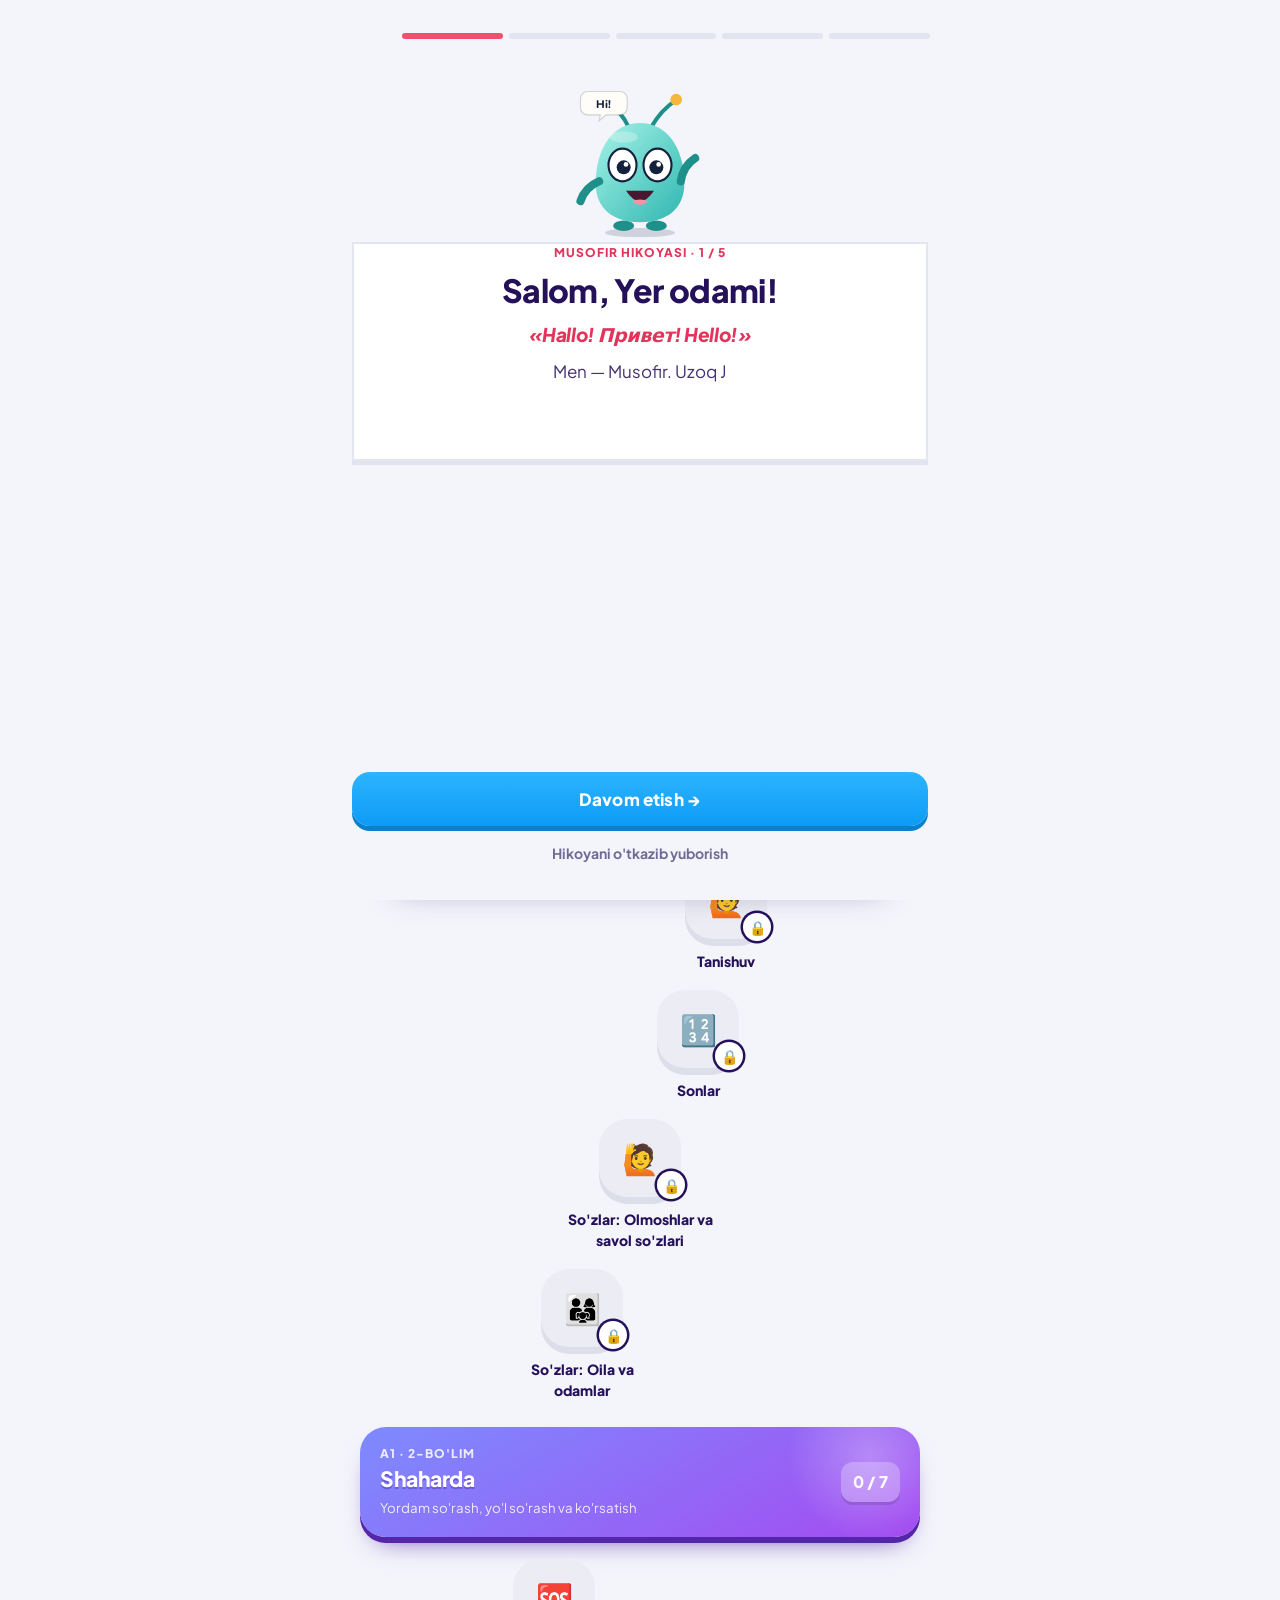
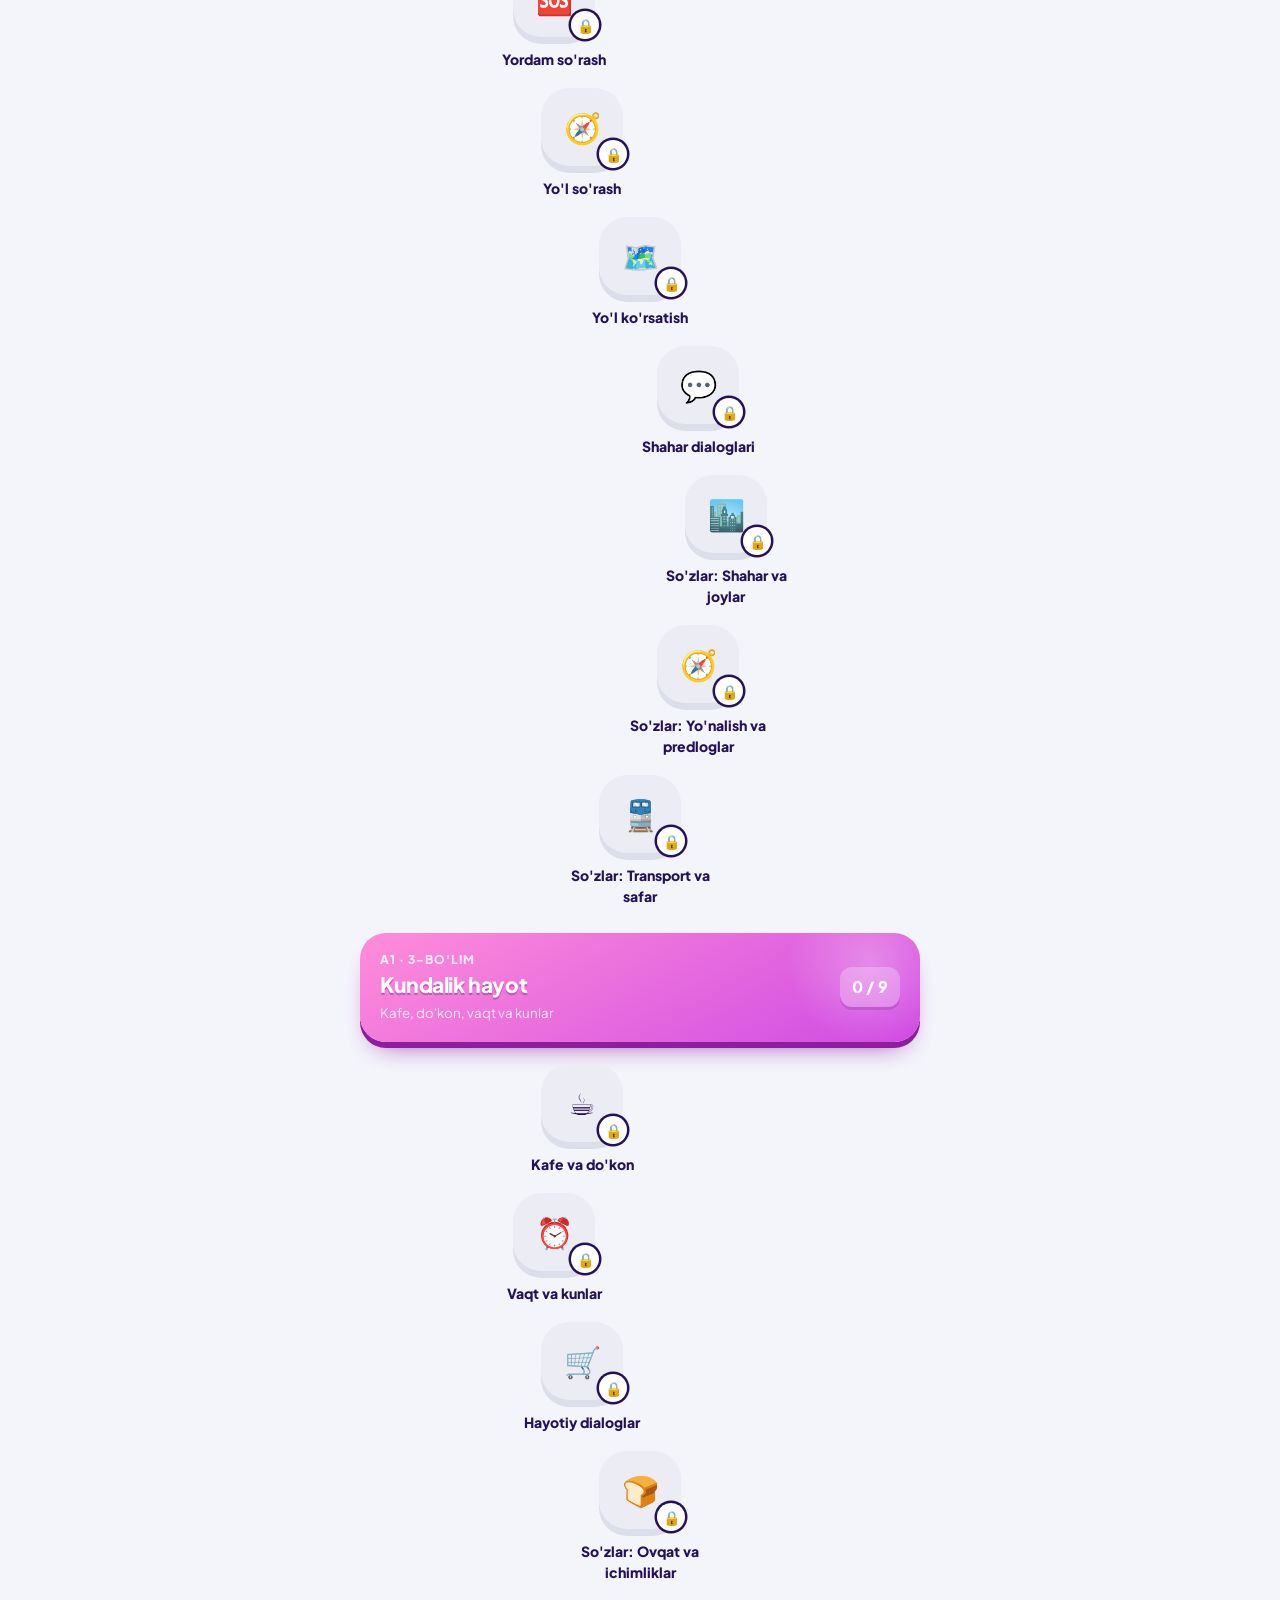
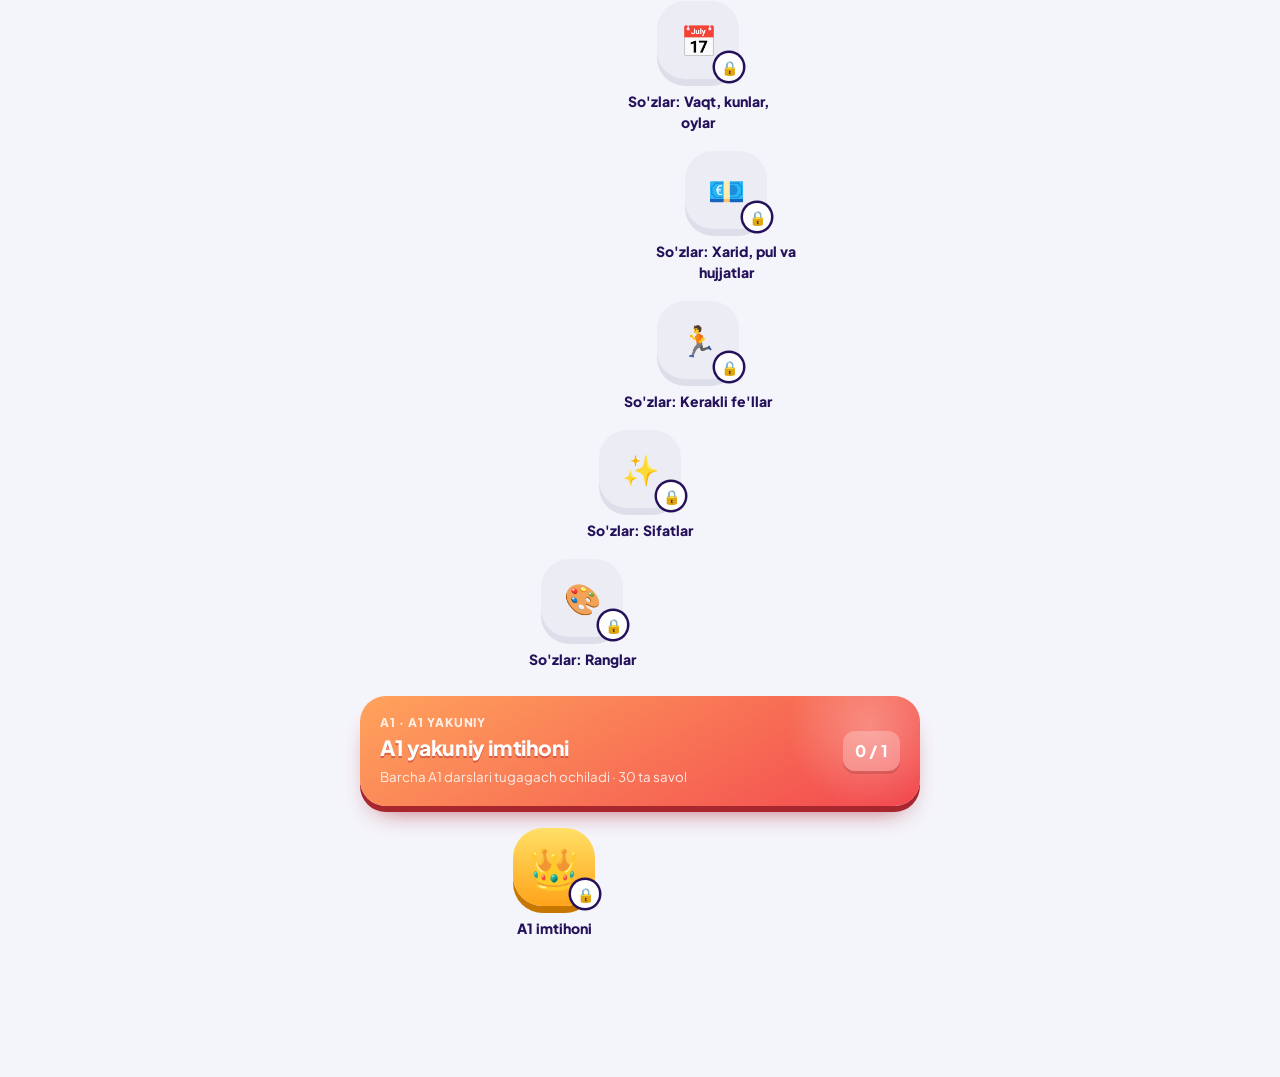
==== commit a7f57043: "Add files via upload" ====
--- a/app/src/main/assets/index.html
+++ b/app/src/main/assets/index.html
@@ -1734,6 +1734,7 @@
 .am.u .ab{background:linear-gradient(180deg,#2BB4FF,#0E9BF5);color:#fff;box-shadow:0 3px 0 #0A7FCC;border-bottom-right-radius:6px}
 .ab-tools{display:flex;gap:6px;margin-top:8px}
 .ab-tools button{font-size:12.5px;font-weight:800;padding:4px 10px;border-radius:999px;background:var(--cream-2);color:var(--neo-muted)}
+.ab-tools button.on{background:#12A8FF;color:#fff}
 .ab-uz{margin-top:8px;padding-top:8px;border-top:1px dashed var(--neo-line);color:var(--neo-muted);font-size:14.5px}
 .ab-re{display:block;margin-top:6px;font-size:12.5px;font-weight:800;color:#fff;text-decoration:underline}
 .afix{margin-top:6px;background:#FFF6E0;border:2px solid #FFDF9A;border-radius:14px;padding:8px 12px;font-size:14px;color:#5A3A00;max-width:100%}
@@ -14684,13 +14685,13 @@
   var S=aiSc(id), M=aiMsgs(S.id), last=M[M.length-1];
   var h = '<div class="ait">'+
     '<div class="ait-top"><button class="pt-x" data-act="go" data-v="ai" aria-label="Orqaga">←</button>'+
-      '<span class="ait-av cc-'+S.c+'">'+ILL.svg(S.i)+'</span><div class="ait-tt"><b>'+S.t+'</b><small>Musofir · '+aiLevel()+'</small></div>'+
+      '<span class="ait-av cc-'+S.c+'">'+ILL.svg(S.i)+'</span><div class="ait-tt"><b>'+S.t+'</b><small>Musofir · '+aiLevel()+(AIA.mode==='gemini'?' · 🎙 Gemini ovozi':(AIA.mode==='phone'?' · <a data-act="aiVoiceWhy" style="text-decoration:underline">📱 telefon ovozi</a>':''))+'</small></div>'+
       '<button class="ait-ic'+(state.aiVoice!==false?' on':'')+'" data-act="aiVoice" aria-label="Ovoz">'+(state.aiVoice!==false?'🔊':'🔇')+'</button>'+
       '<button class="ait-ic" data-act="aiReset" aria-label="Yangi suhbat">↺</button></div>'+
     '<div class="ait-list" id="aitList">';
   M.forEach(function(m, i){
     if(m.r==='m'){
-      h += '<div class="am m"><div class="ab">'+esc(m.t)+'<div class="ab-tools"><button data-act="aiSay" data-p="'+i+'">🔊</button><button data-act="aiTr" data-p="'+i+'">'+(m.show?'Yashirish':'Tarjima')+'</button></div>'+
+      h += '<div class="am m"><div class="ab">'+esc(m.t)+'<div class="ab-tools"><button data-act="aiSay" data-p="'+i+'"'+(m.k&&AIA.cur===m.k?' class="on"':'')+'>'+(m.k&&AIA.ld[m.k]?'⏳':(m.k&&AIA.cur===m.k?'⏸':'🔊'))+'</button><button data-act="aiTr" data-p="'+i+'">'+(m.show?'Yashirish':'Tarjima')+'</button></div>'+
         (m.show && m.uz ? '<div class="ab-uz">'+esc(m.uz)+'</div>' : '')+'</div></div>';
     } else {
       h += '<div class="am u"><div class="ab">'+esc(m.t)+(m.err?'<button class="ab-re" data-act="aiResend" data-p="'+i+'">⚠️ Yuborilmadi — qayta yuborish</button>':'')+'</div>'+
@@ -14719,12 +14720,60 @@
   t.addEventListener('input', function(){ AI.draft=t.value; fit(); });
   t.addEventListener('keydown', function(e){ if(e.key==='Enter' && !e.shiftKey){ e.preventDefault(); ACT.aiSend(); } });
 };
+ACT.aiVoiceWhy = function(){
+  sheet('<h2 class="serif">Nega telefon ovozi?</h2><p class="muted">Musofirning jonli (Gemini) ovozi ishlamadi, shuning uchun javobni telefon ovozi o\'qiyapti.</p><div class="card" style="font-size:13px;word-break:break-word">'+esc(AIA.err||'noma\'lum')+'</div><p class="muted" style="font-size:13px">Shu matnni skrinshot qilib ishlab chiquvchiga yuboring.</p><div class="toolbar mt"><button class="btn btn-c" data-act="aiVoiceRetry">Qayta urinish</button><button class="btn btn-o" data-act="closeModal">Yopish</button></div>');
+};
+ACT.aiVoiceRetry = function(){ AIA.fails=0; AIA.warned=false; closeModal(); var M=aiMsgs(current.p); for(var i=M.length-1;i>=0;i--) if(M[i].r==='m'){ aiSpeak(M[i]); break; } };
 ACT.aiVoice = function(){ state.aiVoice = (state.aiVoice===false); saveState(); render(); };
 ACT.aiReset = function(){
   sheet('<h2 class="serif">Yangi suhbat boshlansinmi?</h2><p class="muted">Bu vaziyatdagi oldingi xabarlar o\'chadi.</p><div class="toolbar mt"><button class="btn btn-o" data-act="closeModal">Yo\'q</button><button class="btn btn-n" data-act="aiResetGo">Ha, yangisini</button></div>');
 };
 ACT.aiResetGo = function(){ delete aiChats()[current.p]; saveState(); closeModal(); render(); };
-ACT.aiSay = function(el){ var m=aiMsgs(current.p)[+el.dataset.p]; if(m) say(m.t); };
+ACT.aiSay = function(el){ var M=aiMsgs(current.p), m=M[+el.dataset.p]; if(!m) return; if(!m.k) m.k='m'+el.dataset.p+'_'+m.t.length; if(AIA.cur===m.k){ aiStopAudio(); render(); return; } aiSpeak(m); };
+/* --- Musofir ovozi: Gemini TTS (intonatsiya, kulgi); bo'lmasa — telefon ovozi --- */
+var AIA = {cache:{}, keys:[], el:null, fails:0, cur:null, ld:{}};
+function aiStopAudio(){ if(AIA.el){ try{ AIA.el.pause(); }catch(e){} } AIA.cur=null; }
+(function(){ var _s=TTS.stop; TTS.stop=function(){ aiStopAudio(); return _s.apply(this, arguments); }; })();
+function aiB64Url(b64, mime){
+  try{ var bin=atob(b64), n=bin.length, u=new Uint8Array(n); for(var i=0;i<n;i++) u[i]=bin.charCodeAt(i); return URL.createObjectURL(new Blob([u], {type:mime||'audio/wav'})); }
+  catch(e){ return 'data:'+(mime||'audio/wav')+';base64,'+b64; }
+}
+function aiRerender(){ if(current.view==='aitalk') render(); }
+function aiPlay(url, m){
+  TTS.stop();
+  var a = AIA.el || (AIA.el = new Audio()), k = m.k;
+  AIA.cur = k;
+  a.onended = a.onerror = function(){ if(AIA.cur===k){ AIA.cur=null; aiRerender(); } };
+  a.src = url;
+  var pr; try{ pr = a.play(); }catch(e){ pr=null; AIA.cur=null; say(m.t); }
+  if(pr && pr.catch) pr.catch(function(){ if(AIA.cur===k){ AIA.cur=null; say(m.t); aiRerender(); } });
+  aiRerender();
+}
+function aiSpeak(m){
+  if(!m) return;
+  var key = m.k || (m.k = 'm'+Date.now().toString(36));
+  if(AIA.ld[key]) return;
+  if(AIA.cache[key]) return aiPlay(AIA.cache[key], m);
+  if(AIA.fails>=2 || !cloudOn() || !cloudCan()){ say(m.t); return; }
+  AIA.ld[key] = 1; aiRerender();
+  var lv = aiLevel();
+  socCall({action:'ai_tts', text:m.sp||m.t, style:m.st||((lv==='A1'||lv==='A2')?'warm and friendly, slowly and very clearly':'warm and friendly'), lv:lv}, function(r){
+    delete AIA.ld[key];
+    if(r && r.ok && r.audio){
+      AIA.fails = 0; AIA.mode = 'gemini'; AIA.err = '';
+      var url = aiB64Url(r.audio, r.mime);
+      AIA.cache[key] = url; AIA.keys.push(key);
+      if(AIA.keys.length>12){ var old=AIA.keys.shift(); try{ if(String(AIA.cache[old]).indexOf('blob:')===0) URL.revokeObjectURL(AIA.cache[old]); }catch(e){} delete AIA.cache[old]; }
+      if(current.view==='aitalk') aiPlay(url, m);
+    } else {
+      AIA.fails++; AIA.mode = 'phone';
+      AIA.err = (r && (r.err || '')) + (r && r.detail ? ' — ' + String(r.detail) : '');
+      if(!AIA.warned){ AIA.warned = true; toast("Gemini ovozi ishlamadi — telefon ovozi o'qiyapti. Sababi: sarlavhadagi 📱 belgisini bosing"); }
+      if(current.view==='aitalk') say(m.t);
+    }
+    aiRerender();
+  });
+}
 ACT.aiTr = function(el){ var m=aiMsgs(current.p)[+el.dataset.p]; if(m){ m.show=!m.show; render(); } };
 ACT.aiSug = function(el){ AI.draft=el.dataset.p; aiSendText(AI.draft); };
 ACT.aiSend = function(){ var t=document.getElementById('aiIn'); var v=(t?t.value:AI.draft||'').trim(); if(v) aiSendText(v); };
@@ -14744,11 +14793,12 @@
     AI.busy=false;
     if(r && r.ok && r.reply){
       um.fix = r.fix || null;
-      M.push({r:'m', t:r.reply, uz:r.uz||'', sugg:r.sugg||[]});
+      var mm = {r:'m', t:String(r.reply).replace(/<[^<>]{1,20}>/g,'').replace(/\s{2,}/g,' ').trim(), uz:r.uz||'', sugg:r.sugg||[], sp:r.speak||'', st:r.style||'', k:'m'+Date.now().toString(36)};
+      M.push(mm);
       if(M.length>60) M.splice(1, M.length-60);
       AI.left = r.left;
       saveState();
-      if(current.view==='aitalk' && current.p===id){ render(); if(state.aiVoice!==false) say(r.reply); }
+      if(current.view==='aitalk' && current.p===id){ render(); if(state.aiVoice!==false) aiSpeak(mm); }
       var d=dayKey(); state.aiXp = (state.aiXp && state.aiXp.d===d) ? state.aiXp : {d:d, n:0};
       if(state.aiXp.n < 15){ state.aiXp.n++; gainXp(r.fix ? 2 : 3); }
       return;
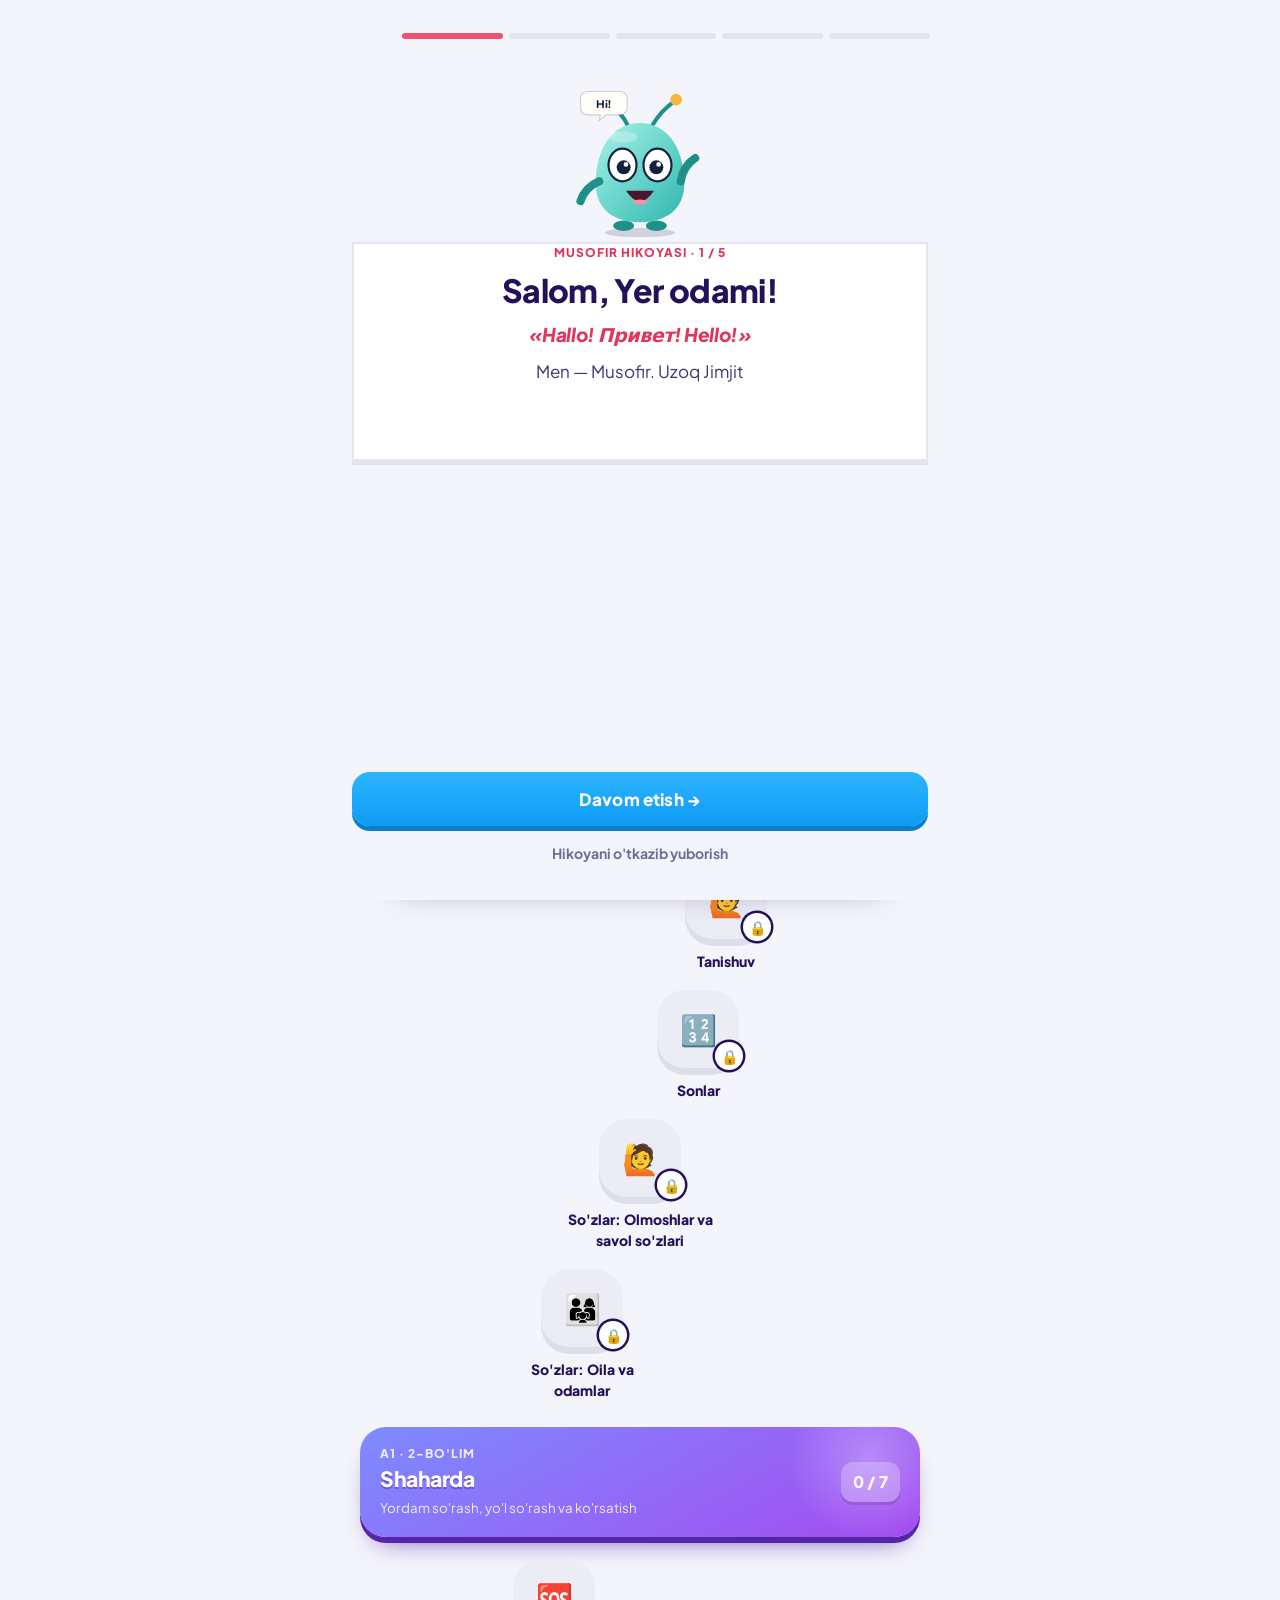
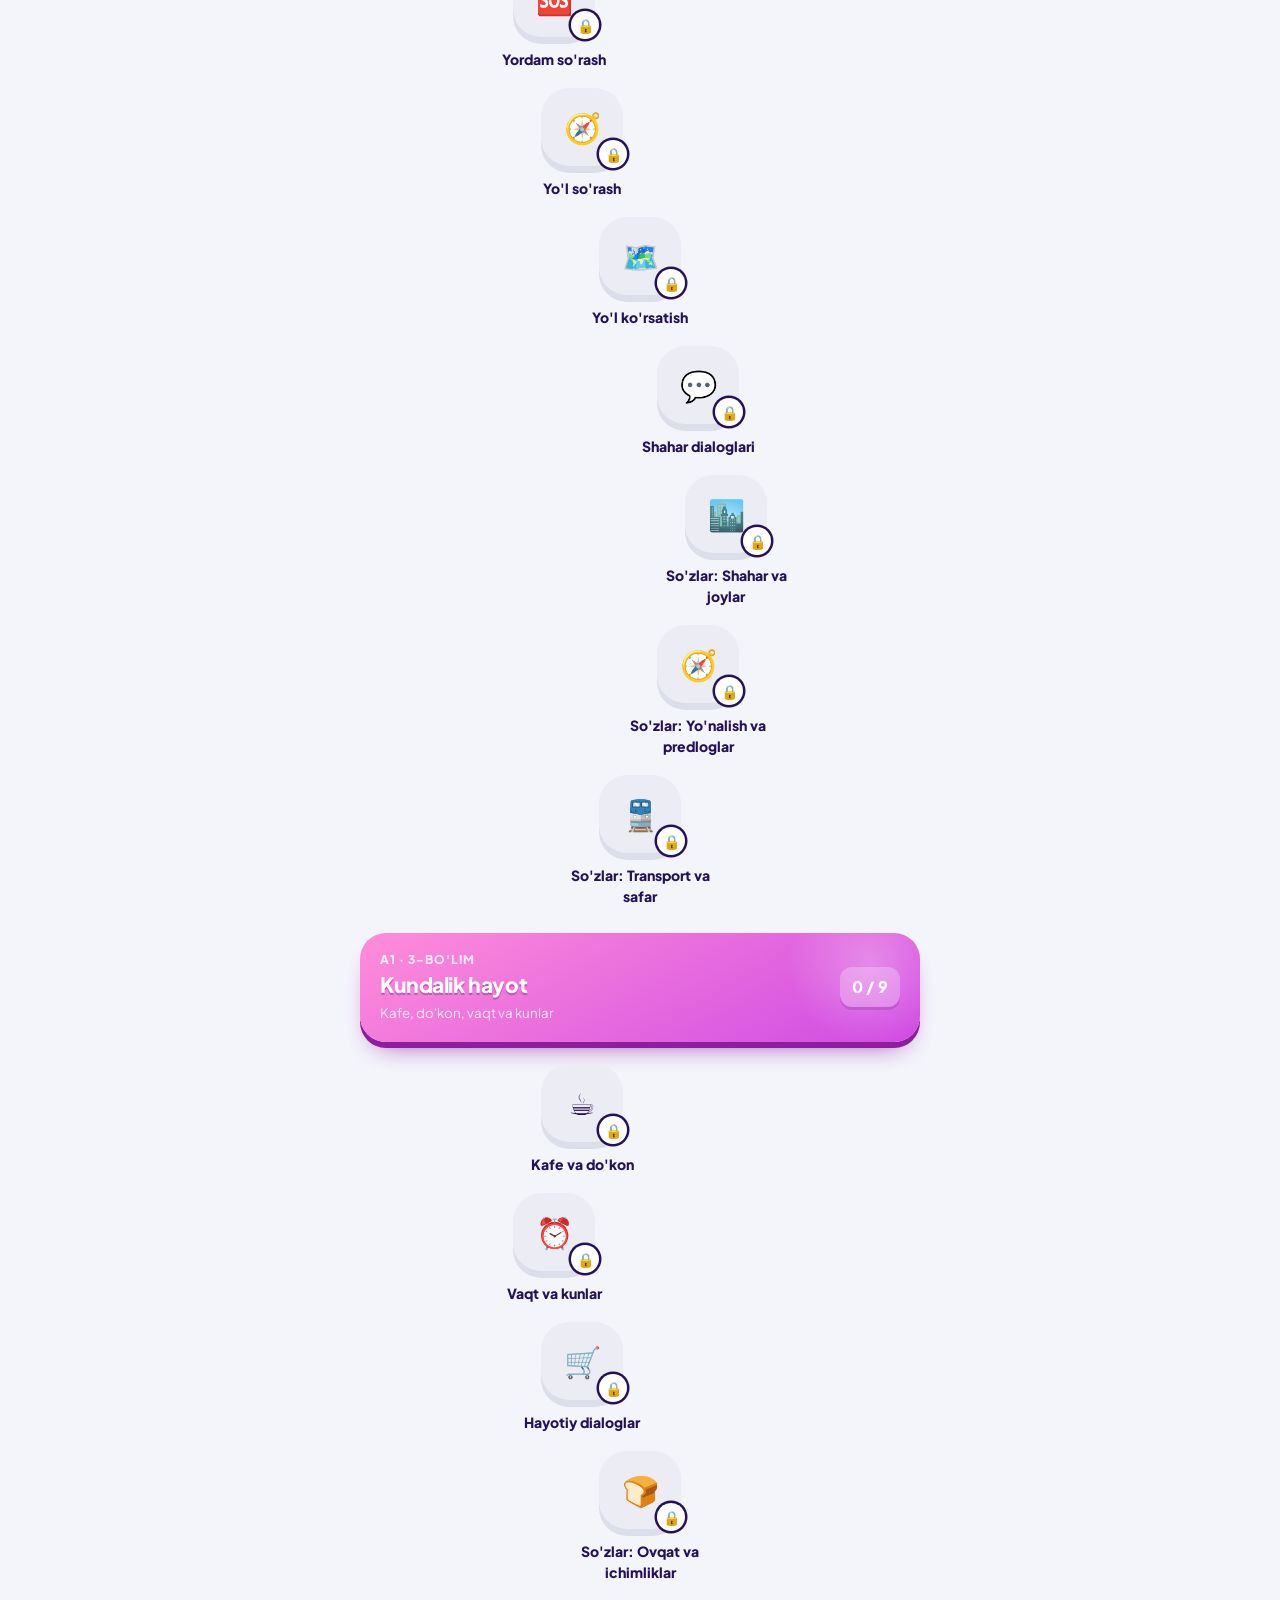
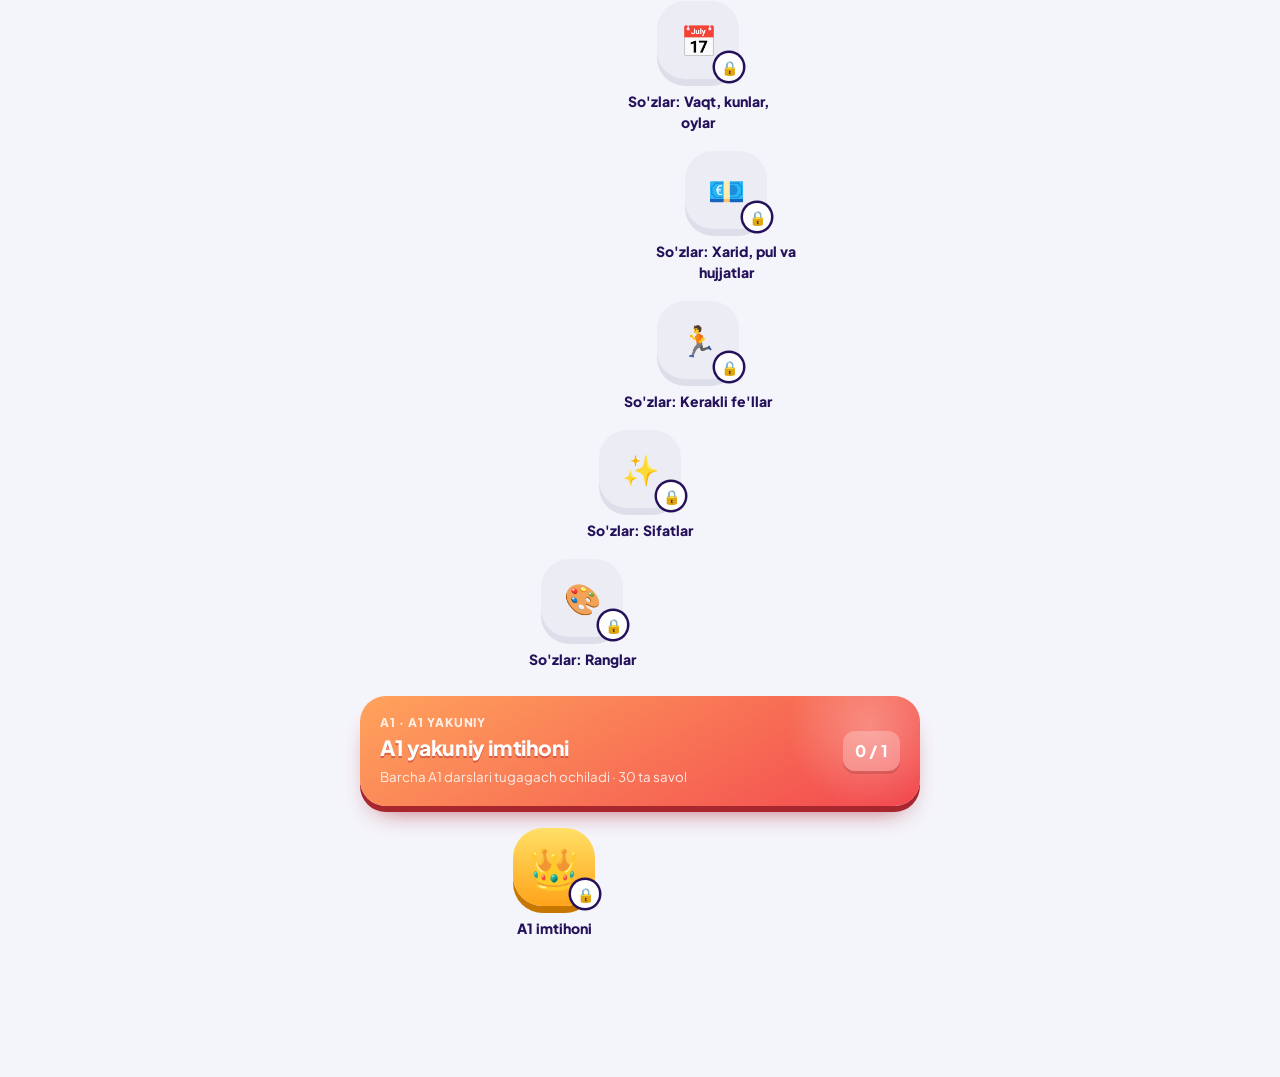
==== commit 0bb8582c: "Add files via upload" ====
--- a/app/src/main/assets/index.html
+++ b/app/src/main/assets/index.html
@@ -1763,6 +1763,32 @@
 .lv5 .lvtab{padding:10px 2px 12px!important}
 .lv5 .lvtab b{font-size:19px}
 .lv5 .lvtab small{font-size:11px}
+/* Musofir — ovozli rejim */
+.aiv{max-width:560px;margin:0 auto;display:flex;flex-direction:column;align-items:center;min-height:calc(100vh - 110px)}
+.aiv .ait-top{width:100%}
+.aiv-stage{position:relative;width:280px;height:280px;margin:26px auto 10px;display:grid;place-items:center}
+.aiv-stage .aiv-bz{position:relative;z-index:2;cursor:pointer;filter:drop-shadow(0 18px 26px rgba(20,120,200,.25))}
+.aiv-ring{position:absolute;inset:18px;border-radius:50%;background:radial-gradient(circle,rgba(43,180,255,.20),rgba(43,180,255,0) 70%);transition:transform .4s}
+.aiv-ring.r2{inset:0;background:none;border:3px solid rgba(43,180,255,.18)}
+.st-listen .aiv-ring{animation:aivPulse 1.3s ease-in-out infinite;background:radial-gradient(circle,rgba(240,68,96,.22),rgba(240,68,96,0) 70%)}
+.st-listen .aiv-ring.r2{border-color:rgba(240,68,96,.35);animation:aivPulse 1.3s ease-in-out .35s infinite}
+.st-speak .aiv-ring{animation:aivPulse .9s ease-in-out infinite}
+.st-speak .aiv-bz{animation:aivTalk .45s ease-in-out infinite alternate}
+.st-think .aiv-ring.r2{border-style:dashed;animation:spin 3s linear infinite}
+@keyframes aivPulse{0%,100%{transform:scale(.92);opacity:.7}50%{transform:scale(1.06);opacity:1}}
+@keyframes aivTalk{from{transform:translateY(0) scale(1)}to{transform:translateY(-4px) scale(1.02)}}
+.aiv-label{font-weight:800;color:var(--neo-muted);font-size:16px;text-align:center;min-height:24px;margin-bottom:10px}
+.aiv-fix{background:#FFF6E0;border:2px solid #FFDF9A;border-radius:16px;padding:10px 14px;font-size:15px;color:#5A3A00;max-width:92%;text-align:center;box-shadow:0 3px 0 #FFDF9A}
+.aiv-fix s{color:#D02A48}.aiv-fix b{color:#139050}.aiv-fix small{display:block;margin-top:3px;font-weight:600;opacity:.85}
+html[data-theme="dark"] .aiv-fix{background:#2B2540;border-color:#3D3560;color:#FFE7B3;box-shadow:0 3px 0 #3D3560}
+.aiv-err{margin-top:8px;font-weight:800;color:#F04460;text-decoration:underline}
+.aiv-bar{margin-top:auto;display:flex;align-items:center;justify-content:center;gap:28px;padding:18px 0 8px}
+.aiv-mic{width:84px;height:84px;border-radius:50%;font-size:32px;color:#fff;background:linear-gradient(180deg,#2BB4FF,#0E9BF5);box-shadow:0 6px 0 #0A7FCC,0 14px 26px -10px rgba(18,168,255,.7)}
+.aiv-mic.listen{background:linear-gradient(180deg,#FF6B85,#F04460);box-shadow:0 6px 0 #B8233F,0 0 0 10px rgba(240,68,96,.16);font-size:28px}
+.aiv-mic:disabled{opacity:.5}
+.aiv-mic:active{transform:translateY(4px);box-shadow:0 2px 0 #0A7FCC}
+.aiv-side{width:58px;height:58px;border-radius:50%;background:var(--neo-surf);border:2px solid var(--neo-line);box-shadow:0 3px 0 var(--c-edge);font-size:20px;display:flex;flex-direction:column;align-items:center;justify-content:center;line-height:1}
+.aiv-side small{font-size:9.5px;font-weight:800;color:var(--neo-muted);margin-top:3px}
 </style>
 </head>
 <body>
@@ -6235,6 +6261,11 @@
   state.seen = unpackSeen(o.seen);
   if(o.cloud && typeof o.cloud==='object') state.cloud = o.cloud;
   state.ts = +o.ts||0;
+  /* keyin qo'shilgan maydonlar: profil rasmi, insholar, AI suhbat, sozlamalar */
+  ['avatar','aiLv'].forEach(function(k){ if(typeof o[k]==='string') state[k]=o[k]; else delete state[k]; });
+  ['aiVoice','aiText','aiHands'].forEach(function(k){ if(typeof o[k]==='boolean') state[k]=o[k]; else delete state[k]; });
+  state.essays = Array.isArray(o.essays) ? o.essays : [];
+  ['essayDraft','aiChats','soc','aiXp','xpd'].forEach(function(k){ if(o[k] && typeof o[k]==='object') state[k]=o[k]; else delete state[k]; });
 }
 /* O'rganilgan so'zlarni ixcham saqlash (har bo'lim uchun bit-maska, hex) */
 function packLearned(){
@@ -17557,6 +17588,151 @@
   };
 })();
 
+/* =====================================================================
+   «MUSOFIR BILAN GAPLASH» — OVOZLI REJIM (matnsiz, Musofir ekranda)
+   • Gapdagi pauzalarda to'xtamaydi: bir necha soniya jimlik bo'lgandagina yuboradi
+   • Musofir javob berib bo'lgach, o'zi yana tinglaydi (qo'l tegizmasdan suhbat)
+   • Matn (subtitr) faqat xohlasangiz: 💬 tugmasi
+   ===================================================================== */
+var AIV = {st:'idle', buf:'', gapT:null, sid:0, heard:false};
+function aiGapMs(){ var lv=aiLevel(); return (lv==='A1'||lv==='A2') ? 2600 : 2000; }
+function aiSetSilence(){ try{ if(NATIVE && typeof window.AndroidTTS.setSttSilence==='function') window.AndroidTTS.setSttSilence(aiGapMs()); }catch(e){} }
+function aiResetSilence(){ try{ if(NATIVE && typeof window.AndroidTTS.setSttSilence==='function') window.AndroidTTS.setSttSilence(1500); }catch(e){} }
+function aiSetSt(st){ AIV.st=st; if(current.view==='aitalk') render(); }
+
+/* Tinglash: har bir natijadan keyin yana tinglaymiz; jimlik oynasi tugasa — yuboramiz */
+function aiListenStart(){
+  if(AI.busy) return;
+  TTS.stop(); clearTimeout(AIV.gapT);
+  AIV.buf=''; AIV.heard=false; AI.listen=true; aiSetSilence();
+  aiListenOnce();
+  if(AI.listen) aiSetSt('listen');
+}
+function aiListenOnce(){
+  var sid = ++AIV.sid;
+  PRON.start(function(ev){
+    if(sid!==AIV.sid) return;
+    if(ev.type==='state'){ if(ev.state==='speech'){ AIV.heard=true; clearTimeout(AIV.gapT); } return; }
+    if(ev.type==='result'){
+      var t=((ev.texts||[])[0]||'').trim();
+      if(t) AIV.buf = (AIV.buf ? AIV.buf+' ' : '') + t;
+      clearTimeout(AIV.gapT);
+      AIV.gapT = setTimeout(aiFlush, aiGapMs()-800);  // davom etsa — 'speech' kelib, bu bekor bo'ladi
+      if(AI.listen) aiListenOnce();                   // gapning davomini kutamiz
+      return;
+    }
+    if(ev.type==='error'){
+      if((ev.code===6 || ev.code===7) && AIV.buf){ aiFlush(); return; }
+      if(ev.code===6 || ev.code===7){ AI.listen=false; aiResetSilence(); aiSetSt('idle'); return; }
+      AI.listen=false; aiResetSilence(); toast(sttErrText(ev.code).replace("nemis tilini", "ingliz tilini")); aiSetSt('idle'); return;
+    }
+    if(ev.type==='cancel'){ /* to'xtatildi */ }
+  });
+}
+function aiFlush(){
+  clearTimeout(AIV.gapT);
+  if(!AI.listen) return;
+  AI.listen=false; AIV.sid++; PRON.stop(true); aiResetSilence();
+  var t=AIV.buf.trim(); AIV.buf='';
+  if(!t){ aiSetSt('idle'); return; }
+  aiSetSt('think');
+  aiSendText(t.charAt(0).toUpperCase()+t.slice(1));
+}
+function aiListenStop(send){
+  if(send && AIV.buf.trim()){ aiFlush(); return; }
+  clearTimeout(AIV.gapT); AI.listen=false; AIV.sid++; PRON.stop(true); aiResetSilence(); AIV.buf='';
+  aiSetSt('idle');
+}
+ACT.aiMic = function(){
+  if(AI.listen){ aiListenStop(true); return; }
+  if(AIV.st==='speak'){ TTS.stop(); }
+  aiListenStart();
+};
+
+/* Ovoz tezligi va qo'l tegizmasdan suhbat: javob tugagach — yana tinglash */
+(function(){
+  var _play = aiPlay;
+  aiPlay = function(url, m){
+    var r = _play.apply(this, arguments);
+    try{
+      var a = AIA.el; a.playbackRate = 1.1; if('preservesPitch' in a) a.preservesPitch = true;
+      AIV.st='speak'; if(current.view==='aitalk') render();
+      var k = m.k, prev = a.onended;
+      a.onended = function(){
+        if(prev) prev.apply(this, arguments);
+        if(AIA.cur===null && current.view==='aitalk' && AIV.st==='speak'){
+          AIV.st='idle';
+          if(state.aiHands!==false && !state.aiText) setTimeout(function(){ if(current.view==='aitalk' && !AI.listen && !AI.busy && AIV.st==='idle') aiListenStart(); else render(); }, 350);
+          else render();
+        }
+      };
+    }catch(e){}
+    return r;
+  };
+  var _stop = aiStopAudio;
+  aiStopAudio = function(){ var r=_stop.apply(this, arguments); if(AIV.st==='speak') AIV.st='idle'; return r; };
+})();
+
+/* Javob kelganda holatni yangilash */
+(function(){
+  var _send = aiSendText;
+  aiSendText = function(text){
+    AIV.st='think';
+    var r = _send.apply(this, arguments);
+    var t0 = Date.now(), iv = setInterval(function(){
+      if(!AI.busy || Date.now()-t0>95000){ clearInterval(iv); if(AIV.st==='think'){ AIV.st = (AIA.cur ? 'speak' : 'idle'); if(current.view==='aitalk') render(); } }
+    }, 250);
+    return r;
+  };
+})();
+
+ACT.aiTextMode = function(){ state.aiText = !state.aiText; saveState(); render(); };
+ACT.aiHelp = function(){
+  var M=aiMsgs(current.p), last=null; for(var i=M.length-1;i>=0;i--) if(M[i].r==='m'){ last=M[i]; break; }
+  if(!last) return;
+  sheet('<h2 class="serif">Musofir nima dedi?</h2><div class="card" style="font-size:17px;line-height:1.5"><b>'+esc(last.t)+'</b>'+(last.uz?'<div class="muted" style="margin-top:8px">'+esc(last.uz)+'</div>':'')+'</div>'+
+    ((last.sugg||[]).length ? '<p class="muted" style="margin:14px 0 8px">Shunday javob berishingiz mumkin:</p><div class="ait-sug" style="flex-wrap:wrap">'+last.sugg.map(function(s){ return '<button data-act="aiSugClose" data-p="'+esc(s)+'">'+esc(s)+'</button>'; }).join('')+'</div>' : '')+
+    '<div class="toolbar mt"><button class="btn btn-o" data-act="closeModal">Yopish</button></div>');
+};
+ACT.aiSugClose = function(el){ closeModal(); aiSendText(el.dataset.p); };
+
+/* Ovozli ko'rinish: katta Musofir, holat, mikrofon */
+(function(){
+  var _view = VIEWS.aitalk;
+  VIEWS.aitalk = function(id){
+    if(state.aiText) return _view.apply(this, arguments).replace('<button class="ait-ic" data-act="aiReset"', '<button class="ait-ic on" data-act="aiTextMode" aria-label="Matn">💬</button><button class="ait-ic" data-act="aiReset"');
+    if(AI.listen && !PRON.cur && !AIV.gapT) AI.listen=false;
+    var S=aiSc(id), M=aiMsgs(S.id), lastU=null, lastM=null;
+    for(var i=M.length-1;i>=0;i--){ if(!lastM && M[i].r==='m') lastM=M[i]; if(!lastU && M[i].r==='u') lastU=M[i]; if(lastM && lastU) break; }
+    var st = AI.busy ? 'think' : (AI.listen ? 'listen' : (AIA.cur ? 'speak' : (AIV.st==='speak'?'idle':AIV.st)));
+    if(Object.keys(AIA.ld).length && st==='idle') st='think';
+    var mood = {idle:'wave', listen:'surprised', think:'think', speak:'happy'}[st] || 'wave';
+    if(st==='speak' && lastM && /laugh|chuckle|giggle/.test(lastM.sp||'')) mood='joke';
+    var label = {idle:"Mikrofonni bosing va gapiring", listen:"Tinglayapman… gapirib bo'lgach biroz jim turing", think:"O'ylayapman…", speak:"Gapiryapti…"}[st];
+    var fix = (lastU && lastU.fix && st!=='listen') ? '<div class="aiv-fix"><div><s>'+esc(lastU.fix.wrong)+'</s> → <b>'+esc(lastU.fix.right)+'</b></div>'+(lastU.fix.uz?'<small>'+esc(lastU.fix.uz)+'</small>':'')+'</div>' : '';
+    var err = (lastU && lastU.err) ? '<button class="aiv-err" data-act="aiResend" data-p="'+M.lastIndexOf(lastU)+'">⚠️ Javob kelmadi — qayta yuborish</button>' : '';
+    return '<div class="aiv">'+
+      '<div class="ait-top"><button class="pt-x" data-act="go" data-v="ai" aria-label="Orqaga">←</button>'+
+        '<div class="ait-tt"><b>'+S.t+'</b><small>Musofir · '+aiLevel()+(AIA.mode==='gemini'?' · 🎙 Gemini ovozi':(AIA.mode==='phone'?' · <a data-act="aiVoiceWhy" style="text-decoration:underline">📱 telefon ovozi</a>':''))+'</small></div>'+
+        '<button class="ait-ic" data-act="aiTextMode" aria-label="Matnni ko\'rsatish">💬</button>'+
+        '<button class="ait-ic" data-act="aiReset" aria-label="Yangi suhbat">↺</button></div>'+
+      '<div class="aiv-stage st-'+st+'"><div class="aiv-ring"></div><div class="aiv-ring r2"></div>'+BZ.html(mood, 210, 'aiMic', 'aiv-bz')+'</div>'+
+      '<div class="aiv-label">'+label+'</div>'+fix+err+
+      '<div class="aiv-bar">'+
+        '<button class="aiv-side" data-act="aiHelp" aria-label="Yordam">💡<small>Yordam</small></button>'+
+        '<button class="aiv-mic'+(st==='listen'?' listen':'')+'" data-act="aiMic" aria-label="Gapirish"'+(st==='think'?' disabled':'')+'>'+(st==='listen'?'■':'🎤')+'</button>'+
+        '<button class="aiv-side" data-act="aiHands" aria-label="Avto">'+(state.aiHands!==false?'🔁':'⏸')+'<small>'+(state.aiHands!==false?'Avto':"Qo'lda")+'</small></button>'+
+      '</div>'+
+      (AI.left!=null ? '<div class="ait-left">Bugun yana '+AI.left+' ta xabar</div>' : '')+
+    '</div>';
+  };
+  var _after = AFTER.aitalk;
+  AFTER.aitalk = function(){ if(state.aiText && _after) return _after.apply(this, arguments); };
+})();
+ACT.aiHands = function(){ state.aiHands = (state.aiHands===false); saveState(); toast(state.aiHands!==false ? "🔁 Musofir javobdan keyin o'zi tinglaydi" : "⏸ Gapirish uchun har safar mikrofonni bosasiz"); render(); };
+/* Sahifadan chiqilsa — mikrofon o'chadi */
+(function(){ var _go=go; go=function(v){ if(current.view==='aitalk' && v!=='aitalk' && AI.listen){ aiListenStop(false); } return _go.apply(this, arguments); }; })();
+
 /*@@COURSE_END@@*/
 function clearActive(){ document.querySelectorAll('.phr.active,.bub.active').forEach(function(e){ e.classList.remove('active'); }); }
 document.addEventListener('click', function(e){
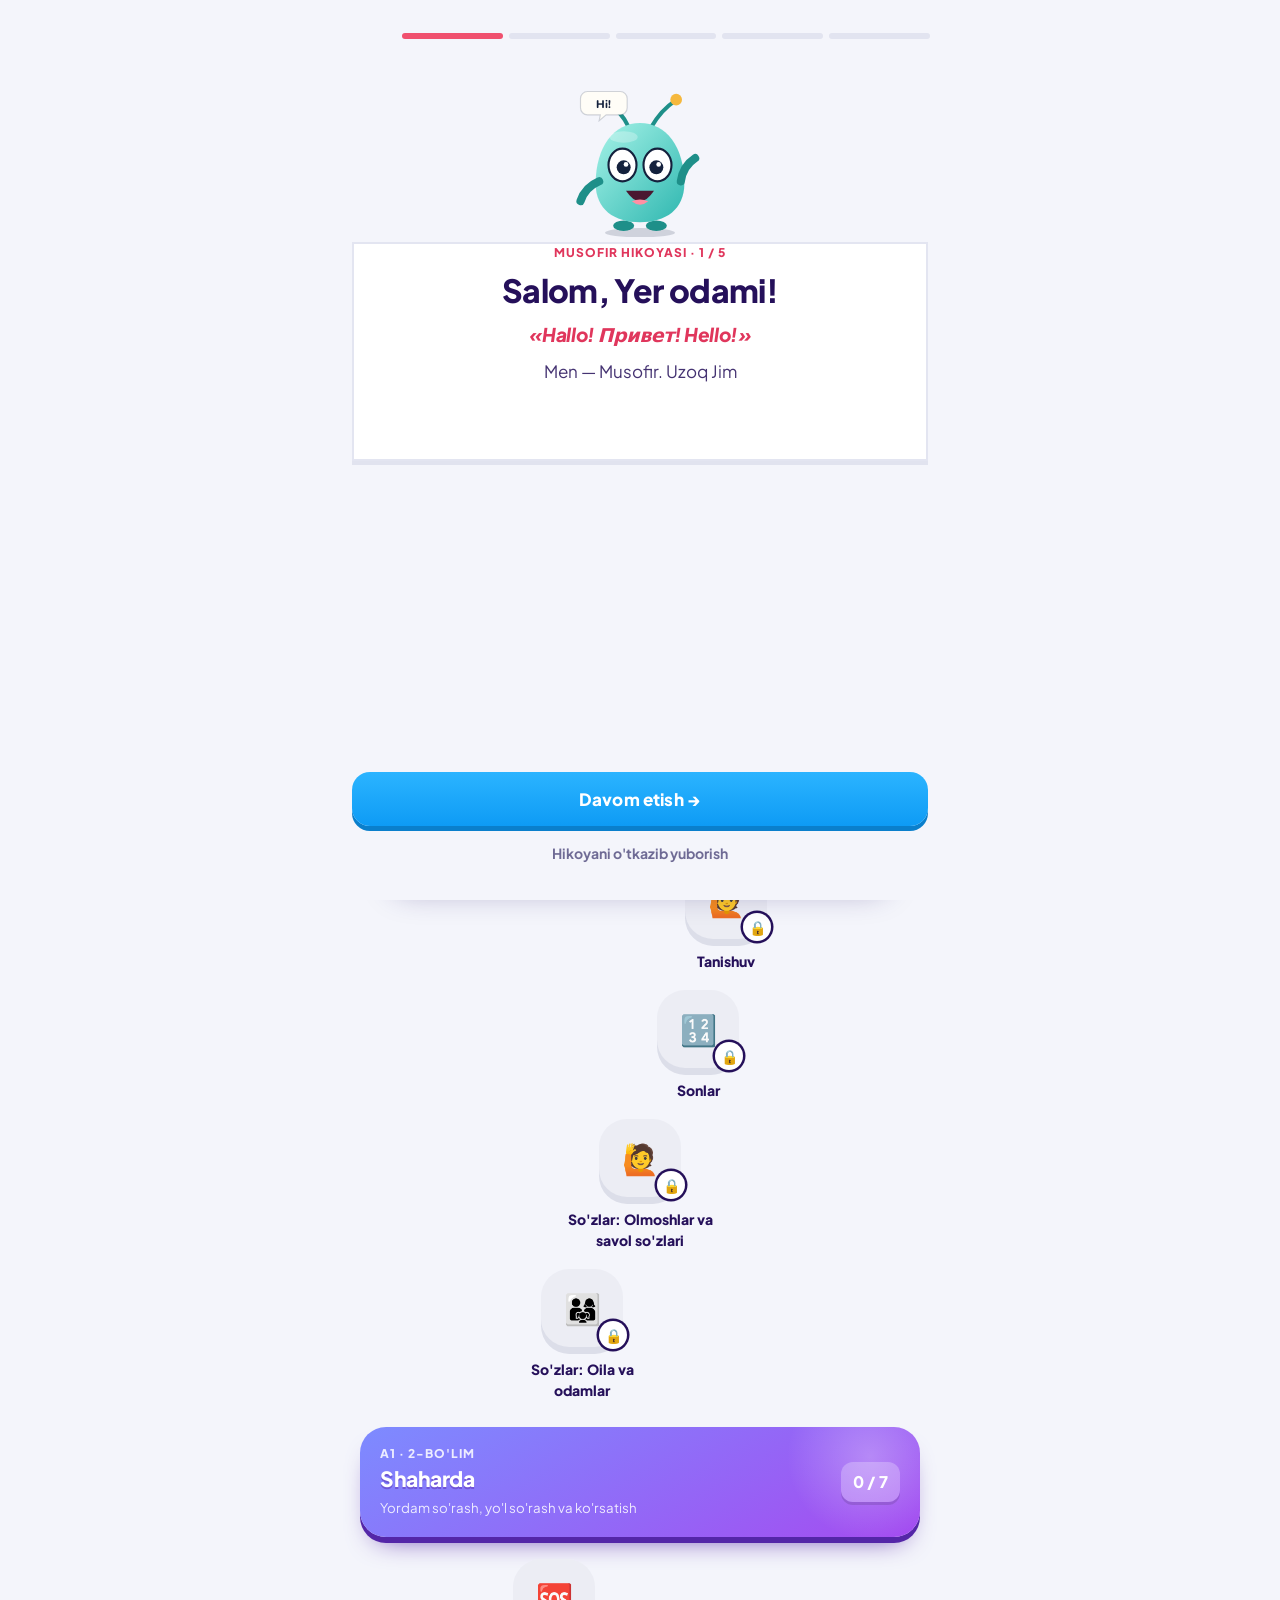
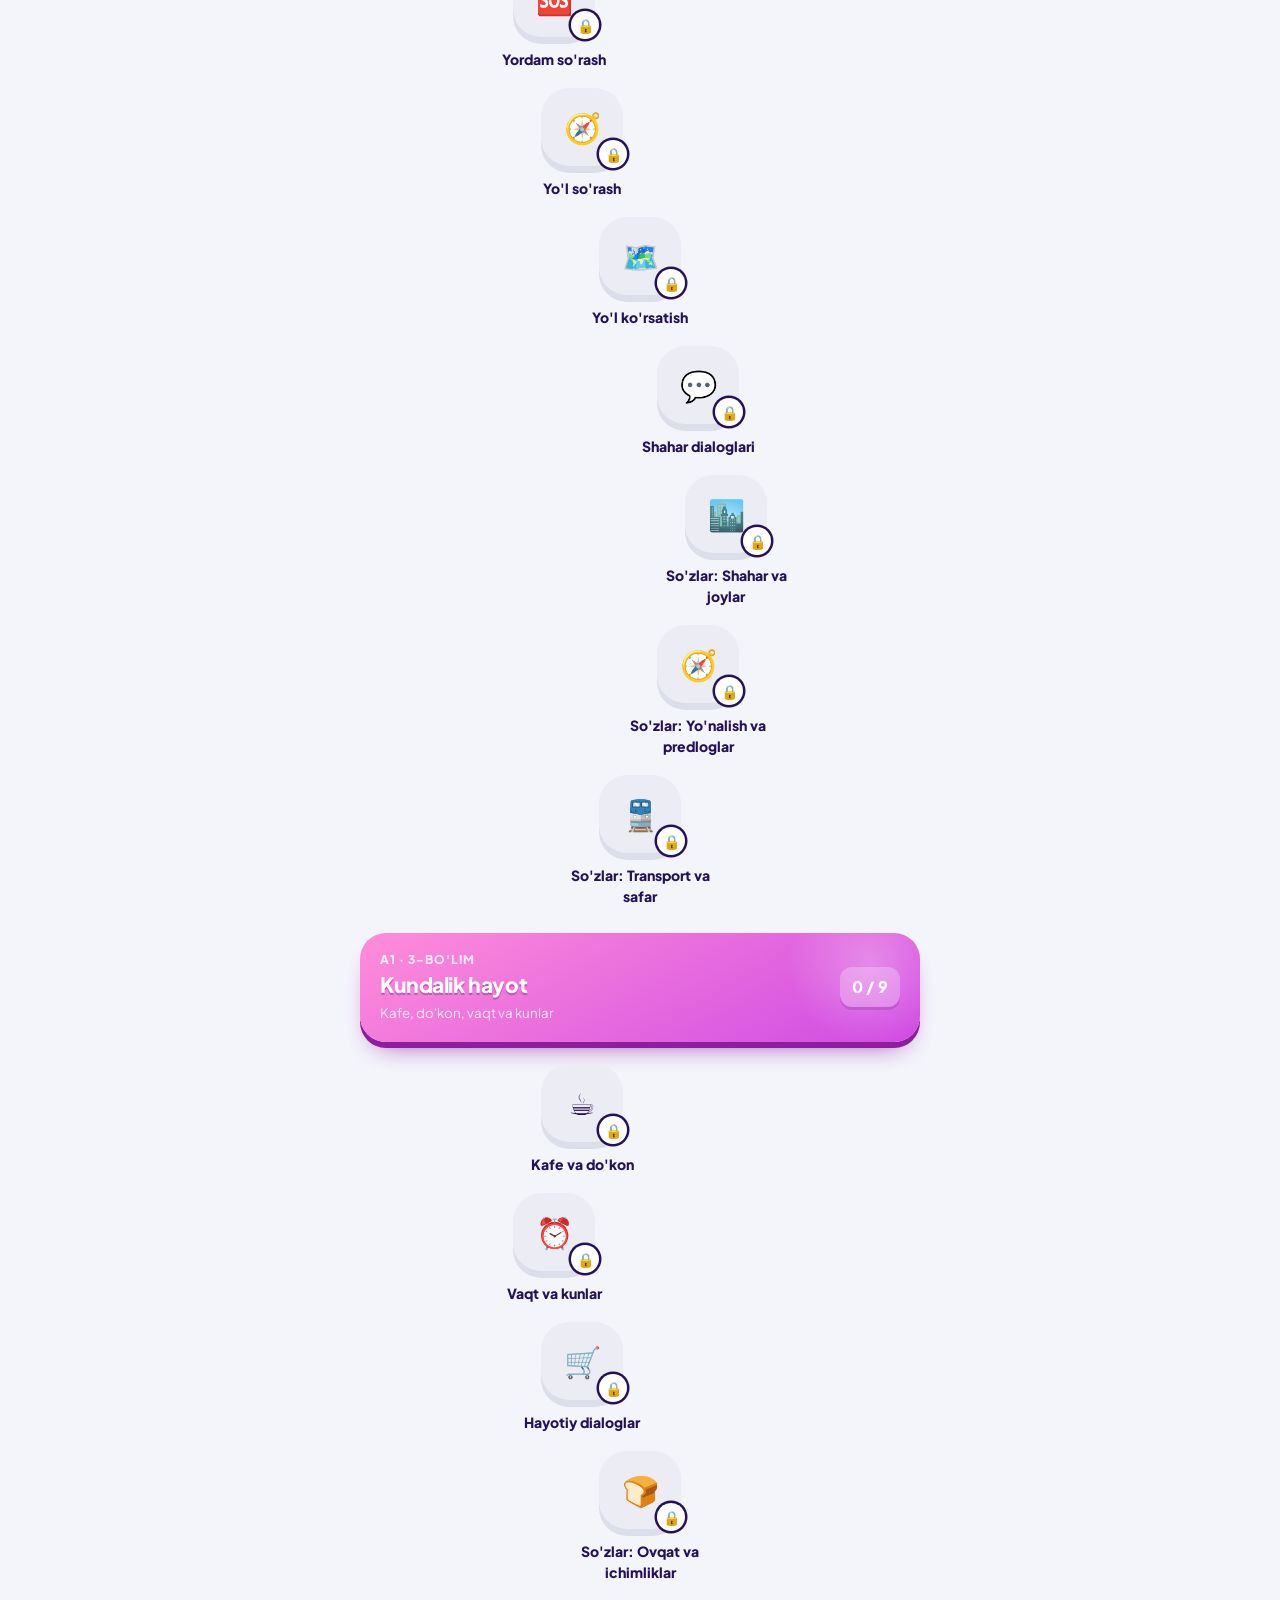
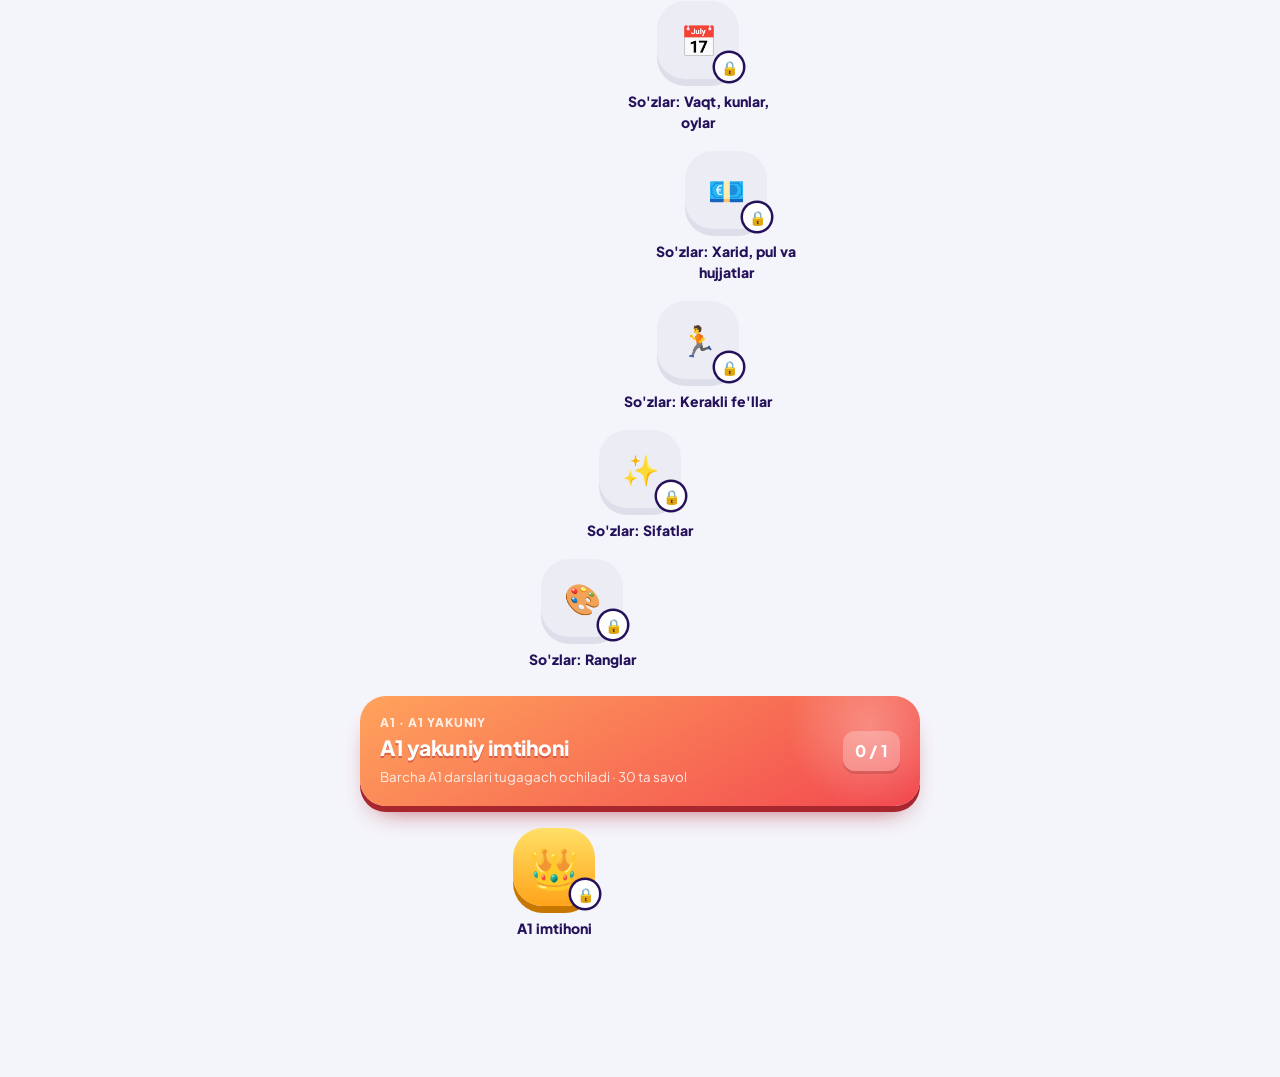
==== commit 73b542a0: "Add files via upload" ====
--- a/app/src/main/assets/index.html
+++ b/app/src/main/assets/index.html
@@ -1789,6 +1789,8 @@
 .aiv-mic:active{transform:translateY(4px);box-shadow:0 2px 0 #0A7FCC}
 .aiv-side{width:58px;height:58px;border-radius:50%;background:var(--neo-surf);border:2px solid var(--neo-line);box-shadow:0 3px 0 var(--c-edge);font-size:20px;display:flex;flex-direction:column;align-items:center;justify-content:center;line-height:1}
 .aiv-side small{font-size:9.5px;font-weight:800;color:var(--neo-muted);margin-top:3px}
+.aiv-bz .mf-tag{display:none!important}
+.aiv-help{padding:12px 20px;border-radius:999px;background:var(--neo-surf);border:2px solid var(--neo-line);box-shadow:0 3px 0 var(--c-edge);font-weight:800;color:var(--neo-text);font-size:15px}
 </style>
 </head>
 <body>
@@ -14777,7 +14779,7 @@
   a.onended = a.onerror = function(){ if(AIA.cur===k){ AIA.cur=null; aiRerender(); } };
   a.src = url;
   var pr; try{ pr = a.play(); }catch(e){ pr=null; AIA.cur=null; say(m.t); }
-  if(pr && pr.catch) pr.catch(function(){ if(AIA.cur===k){ AIA.cur=null; say(m.t); aiRerender(); } });
+  if(pr && pr.catch) pr.catch(function(){ if(AIA.cur===k){ AIA.cur=null; say(m.t); aiAfterPhoneVoice(m.t); aiRerender(); } });
   aiRerender();
 }
 function aiSpeak(m){
@@ -14785,7 +14787,7 @@
   var key = m.k || (m.k = 'm'+Date.now().toString(36));
   if(AIA.ld[key]) return;
   if(AIA.cache[key]) return aiPlay(AIA.cache[key], m);
-  if(AIA.fails>=2 || !cloudOn() || !cloudCan()){ say(m.t); return; }
+  if(AIA.fails>=2 || !cloudOn() || !cloudCan()){ say(m.t); aiAfterPhoneVoice(m.t); return; }
   AIA.ld[key] = 1; aiRerender();
   var lv = aiLevel();
   socCall({action:'ai_tts', text:m.sp||m.t, style:m.st||((lv==='A1'||lv==='A2')?'warm and friendly, slowly and very clearly':'warm and friendly'), lv:lv}, function(r){
@@ -14800,7 +14802,7 @@
       AIA.fails++; AIA.mode = 'phone';
       AIA.err = (r && (r.err || '')) + (r && r.detail ? ' — ' + String(r.detail) : '');
       if(!AIA.warned){ AIA.warned = true; toast("Gemini ovozi ishlamadi — telefon ovozi o'qiyapti. Sababi: sarlavhadagi 📱 belgisini bosing"); }
-      if(current.view==='aitalk') say(m.t);
+      if(current.view==='aitalk'){ say(m.t); aiAfterPhoneVoice(m.t); }
     }
     aiRerender();
   });
@@ -17597,14 +17599,15 @@
 var AIV = {st:'idle', buf:'', gapT:null, sid:0, heard:false};
 function aiGapMs(){ var lv=aiLevel(); return (lv==='A1'||lv==='A2') ? 2600 : 2000; }
 function aiSetSilence(){ try{ if(NATIVE && typeof window.AndroidTTS.setSttSilence==='function') window.AndroidTTS.setSttSilence(aiGapMs()); }catch(e){} }
-function aiResetSilence(){ try{ if(NATIVE && typeof window.AndroidTTS.setSttSilence==='function') window.AndroidTTS.setSttSilence(1500); }catch(e){} }
+function aiResetSilence(){ try{ if(NATIVE && typeof window.AndroidTTS.setSttSilence==='function') window.AndroidTTS.setSttSilence(1500); }catch(e){} aiQuiet(false); }
+function aiQuiet(on){ try{ if(NATIVE && typeof window.AndroidTTS.setSttQuiet==='function') window.AndroidTTS.setSttQuiet(!!on); }catch(e){} }
 function aiSetSt(st){ AIV.st=st; if(current.view==='aitalk') render(); }
 
 /* Tinglash: har bir natijadan keyin yana tinglaymiz; jimlik oynasi tugasa — yuboramiz */
 function aiListenStart(){
   if(AI.busy) return;
   TTS.stop(); clearTimeout(AIV.gapT);
-  AIV.buf=''; AIV.heard=false; AI.listen=true; aiSetSilence();
+  AIV.buf=''; AIV.heard=false; AI.listen=true; AIV.paused=false; aiSetSilence(); aiQuiet(true);
   aiListenOnce();
   if(AI.listen) aiSetSt('listen');
 }
@@ -17612,7 +17615,7 @@
   var sid = ++AIV.sid;
   PRON.start(function(ev){
     if(sid!==AIV.sid) return;
-    if(ev.type==='state'){ if(ev.state==='speech'){ AIV.heard=true; clearTimeout(AIV.gapT); } return; }
+    if(ev.type==='state'){ if(ev.state==='speech'){ AIV.heard=true; AIV.idleN=0; clearTimeout(AIV.gapT); } return; }
     if(ev.type==='result'){
       var t=((ev.texts||[])[0]||'').trim();
       if(t) AIV.buf = (AIV.buf ? AIV.buf+' ' : '') + t;
@@ -17623,8 +17626,12 @@
     }
     if(ev.type==='error'){
       if((ev.code===6 || ev.code===7) && AIV.buf){ aiFlush(); return; }
-      if(ev.code===6 || ev.code===7){ AI.listen=false; aiResetSilence(); aiSetSt('idle'); return; }
-      AI.listen=false; aiResetSilence(); toast(sttErrText(ev.code).replace("nemis tilini", "ingliz tilini")); aiSetSt('idle'); return;
+      if(ev.code===6 || ev.code===7){
+        AIV.idleN=(AIV.idleN||0)+1;
+        if(AIV.idleN<3 && current.view==='aitalk' && !state.aiText){ aiListenOnce(); return; }   // jim turgan bo'lsa ham bir oz kutamiz
+        AI.listen=false; AIV.paused=true; AIV.idleN=0; aiResetSilence(); aiSetSt('idle'); return;
+      }
+      AI.listen=false; AIV.paused=true; aiResetSilence(); toast(sttErrText(ev.code).replace("nemis tilini", "ingliz tilini")); aiSetSt('idle'); return;
     }
     if(ev.type==='cancel'){ /* to'xtatildi */ }
   });
@@ -17644,10 +17651,18 @@
   aiSetSt('idle');
 }
 ACT.aiMic = function(){
-  if(AI.listen){ aiListenStop(true); return; }
-  if(AIV.st==='speak'){ TTS.stop(); }
+  if(AI.listen){ if(AIV.buf.trim()) aiFlush(); else { aiListenStop(false); AIV.paused=true; render(); } return; }
+  if(AIV.st==='speak' || AIA.cur){ TTS.stop(); }
   aiListenStart();
 };
+/* Telefon ovozi bilan o'qilganda tugash vaqtini taxminlab — yana tinglaymiz */
+function aiAfterPhoneVoice(text){
+  if(current.view!=='aitalk' || state.aiText) return;
+  var ms = 900 + String(text||'').length * 65;
+  AIV.st='speak'; render();
+  clearTimeout(AIV.phT);
+  AIV.phT = setTimeout(function(){ if(current.view==='aitalk' && AIV.st==='speak' && !AI.listen && !AI.busy){ AIV.st='idle'; aiListenStart(); } }, ms);
+}
 
 /* Ovoz tezligi va qo'l tegizmasdan suhbat: javob tugagach — yana tinglash */
 (function(){
@@ -17662,7 +17677,7 @@
         if(prev) prev.apply(this, arguments);
         if(AIA.cur===null && current.view==='aitalk' && AIV.st==='speak'){
           AIV.st='idle';
-          if(state.aiHands!==false && !state.aiText) setTimeout(function(){ if(current.view==='aitalk' && !AI.listen && !AI.busy && AIV.st==='idle') aiListenStart(); else render(); }, 350);
+          if(!state.aiText) setTimeout(function(){ if(current.view==='aitalk' && !AI.listen && !AI.busy && AIV.st==='idle') aiListenStart(); else render(); }, 350);
           else render();
         }
       };
@@ -17704,11 +17719,11 @@
     if(AI.listen && !PRON.cur && !AIV.gapT) AI.listen=false;
     var S=aiSc(id), M=aiMsgs(S.id), lastU=null, lastM=null;
     for(var i=M.length-1;i>=0;i--){ if(!lastM && M[i].r==='m') lastM=M[i]; if(!lastU && M[i].r==='u') lastU=M[i]; if(lastM && lastU) break; }
-    var st = AI.busy ? 'think' : (AI.listen ? 'listen' : (AIA.cur ? 'speak' : (AIV.st==='speak'?'idle':AIV.st)));
+    var st = AI.busy ? 'think' : (AI.listen ? 'listen' : ((AIA.cur || AIV.st==='speak') ? 'speak' : AIV.st));
     if(Object.keys(AIA.ld).length && st==='idle') st='think';
     var mood = {idle:'wave', listen:'surprised', think:'think', speak:'happy'}[st] || 'wave';
     if(st==='speak' && lastM && /laugh|chuckle|giggle/.test(lastM.sp||'')) mood='joke';
-    var label = {idle:"Mikrofonni bosing va gapiring", listen:"Tinglayapman… gapirib bo'lgach biroz jim turing", think:"O'ylayapman…", speak:"Gapiryapti…"}[st];
+    var label = {idle:(AIV.paused?"Davom etish uchun Musofirni bosing":"Bir soniya…"), listen:"Tinglayapman… gapiravering", think:"O'ylayapman…", speak:"Gapiryapti…"}[st];
     var fix = (lastU && lastU.fix && st!=='listen') ? '<div class="aiv-fix"><div><s>'+esc(lastU.fix.wrong)+'</s> → <b>'+esc(lastU.fix.right)+'</b></div>'+(lastU.fix.uz?'<small>'+esc(lastU.fix.uz)+'</small>':'')+'</div>' : '';
     var err = (lastU && lastU.err) ? '<button class="aiv-err" data-act="aiResend" data-p="'+M.lastIndexOf(lastU)+'">⚠️ Javob kelmadi — qayta yuborish</button>' : '';
     return '<div class="aiv">'+
@@ -17718,20 +17733,24 @@
         '<button class="ait-ic" data-act="aiReset" aria-label="Yangi suhbat">↺</button></div>'+
       '<div class="aiv-stage st-'+st+'"><div class="aiv-ring"></div><div class="aiv-ring r2"></div>'+BZ.html(mood, 210, 'aiMic', 'aiv-bz')+'</div>'+
       '<div class="aiv-label">'+label+'</div>'+fix+err+
-      '<div class="aiv-bar">'+
-        '<button class="aiv-side" data-act="aiHelp" aria-label="Yordam">💡<small>Yordam</small></button>'+
-        '<button class="aiv-mic'+(st==='listen'?' listen':'')+'" data-act="aiMic" aria-label="Gapirish"'+(st==='think'?' disabled':'')+'>'+(st==='listen'?'■':'🎤')+'</button>'+
-        '<button class="aiv-side" data-act="aiHands" aria-label="Avto">'+(state.aiHands!==false?'🔁':'⏸')+'<small>'+(state.aiHands!==false?'Avto':"Qo'lda")+'</small></button>'+
-      '</div>'+
+      '<div class="aiv-bar"><button class="aiv-help" data-act="aiHelp">💡 Musofir nima dedi?</button></div>'+
       (AI.left!=null ? '<div class="ait-left">Bugun yana '+AI.left+' ta xabar</div>' : '')+
     '</div>';
   };
   var _after = AFTER.aitalk;
-  AFTER.aitalk = function(){ if(state.aiText && _after) return _after.apply(this, arguments); };
+  AFTER.aitalk = function(){
+    if(state.aiText){ if(_after) return _after.apply(this, arguments); return; }
+    /* Kirishi bilan: avval Musofir salom beradi, keyin o'zi tinglaydi */
+    if(AI.listen || AI.busy || AIA.cur || AIV.paused || AIV.st!=='idle' || Object.keys(AIA.ld).length) return;
+    var id=current.p, M=aiMsgs(id);
+    AIV.greeted = AIV.greeted || {};
+    if(M.length===1 && !AIV.greeted[id] && state.aiVoice!==false){ AIV.greeted[id]=1; setTimeout(function(){ if(current.view==='aitalk' && current.p===id) aiSpeak(M[0]); }, 250); return; }
+    setTimeout(function(){ if(current.view==='aitalk' && !AI.listen && !AI.busy && !AIA.cur && !AIV.paused && AIV.st==='idle') aiListenStart(); }, 300);
+  };
 })();
 ACT.aiHands = function(){ state.aiHands = (state.aiHands===false); saveState(); toast(state.aiHands!==false ? "🔁 Musofir javobdan keyin o'zi tinglaydi" : "⏸ Gapirish uchun har safar mikrofonni bosasiz"); render(); };
 /* Sahifadan chiqilsa — mikrofon o'chadi */
-(function(){ var _go=go; go=function(v){ if(current.view==='aitalk' && v!=='aitalk' && AI.listen){ aiListenStop(false); } return _go.apply(this, arguments); }; })();
+(function(){ var _go=go; go=function(v){ if(current.view==='aitalk' && v!=='aitalk'){ clearTimeout(AIV.phT); if(AI.listen) aiListenStop(false); aiQuiet(false); } if(v==='aitalk'){ AIV.paused=false; AIV.st='idle'; AIV.idleN=0; } return _go.apply(this, arguments); }; })();
 
 /*@@COURSE_END@@*/
 function clearActive(){ document.querySelectorAll('.phr.active,.bub.active').forEach(function(e){ e.classList.remove('active'); }); }
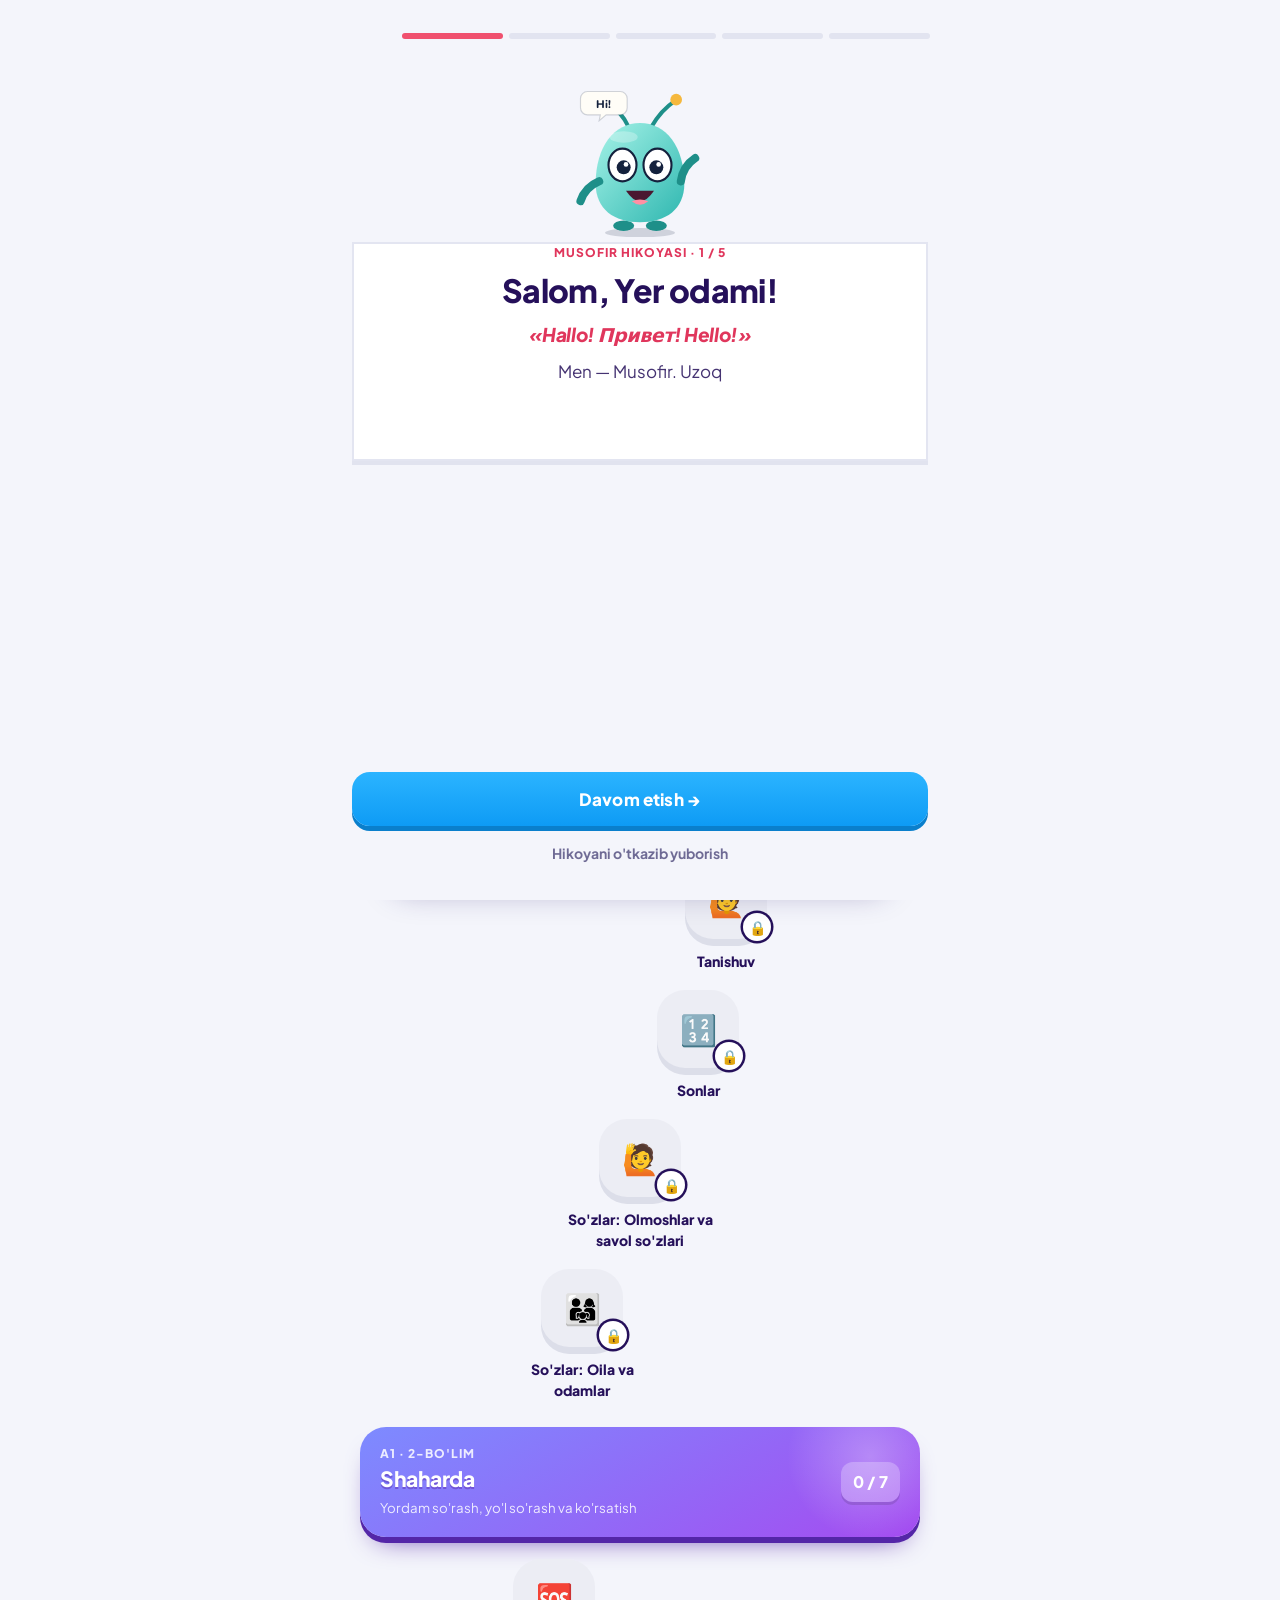
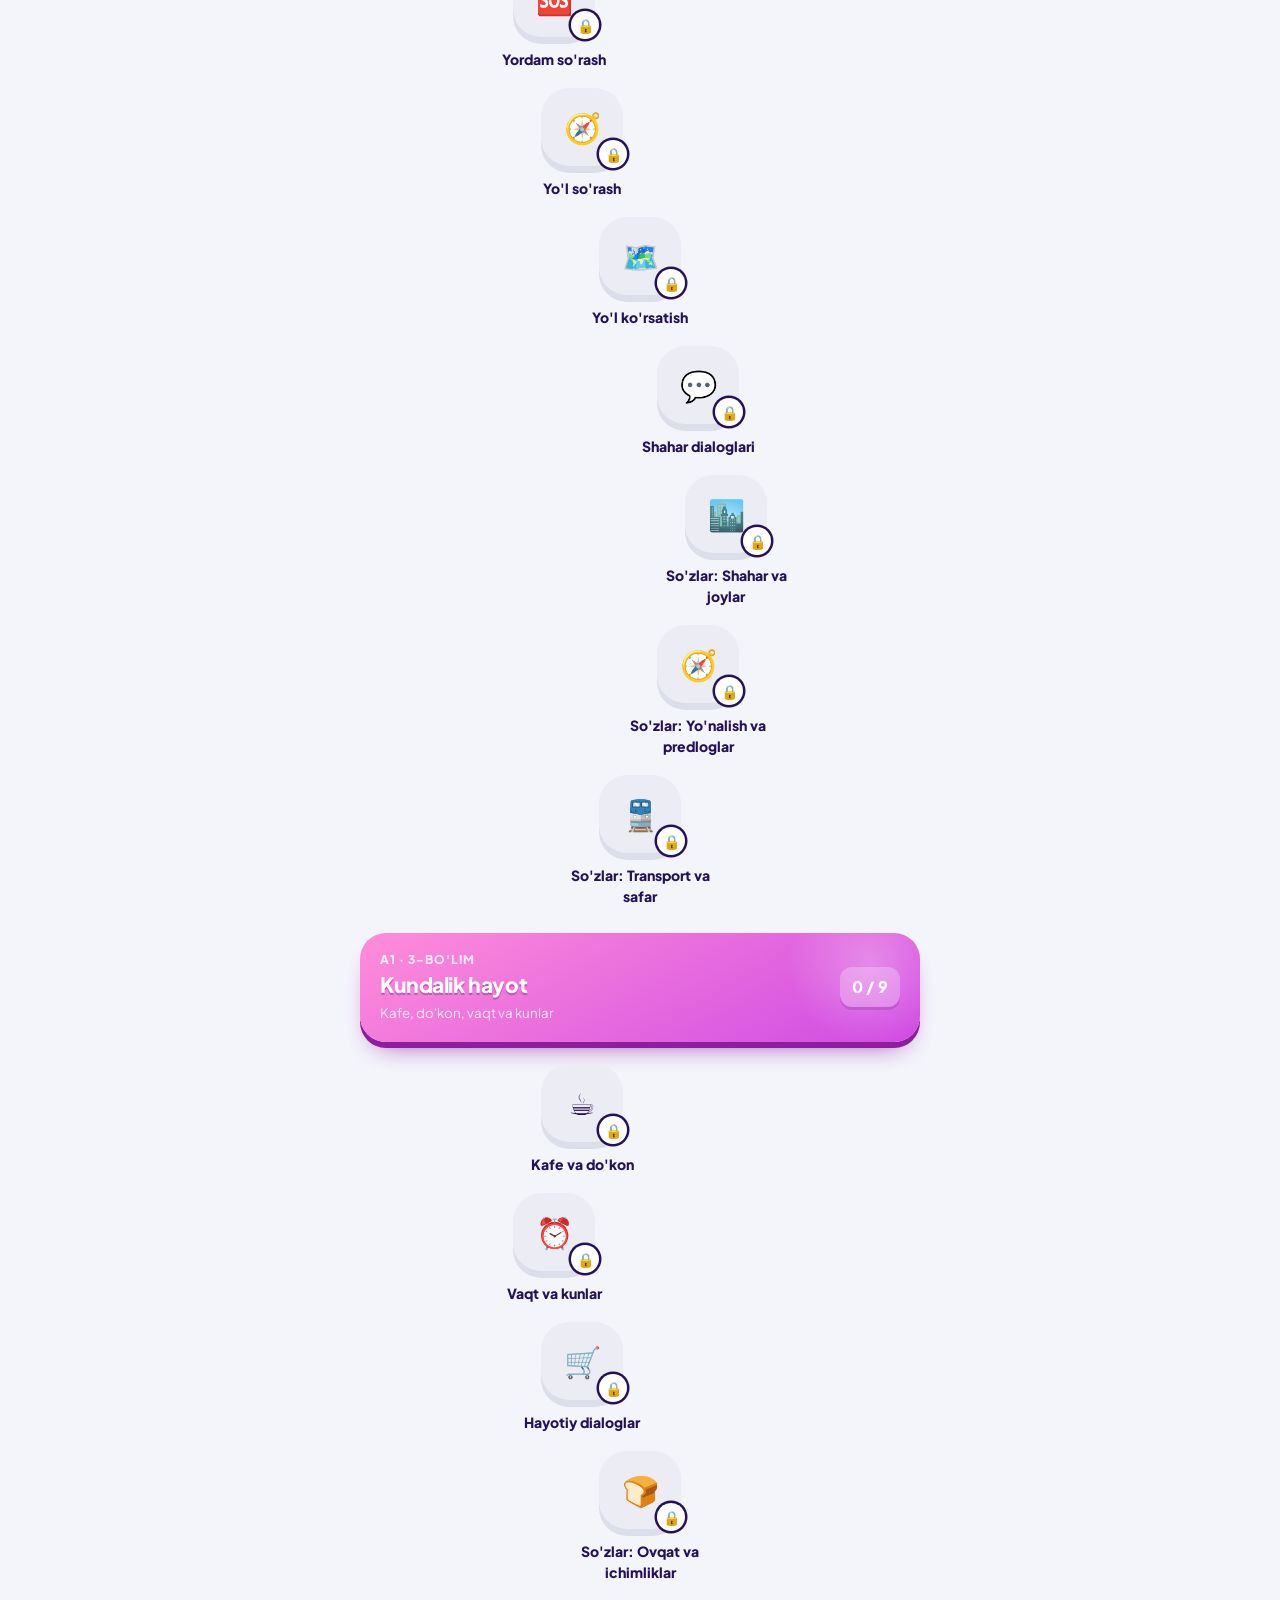
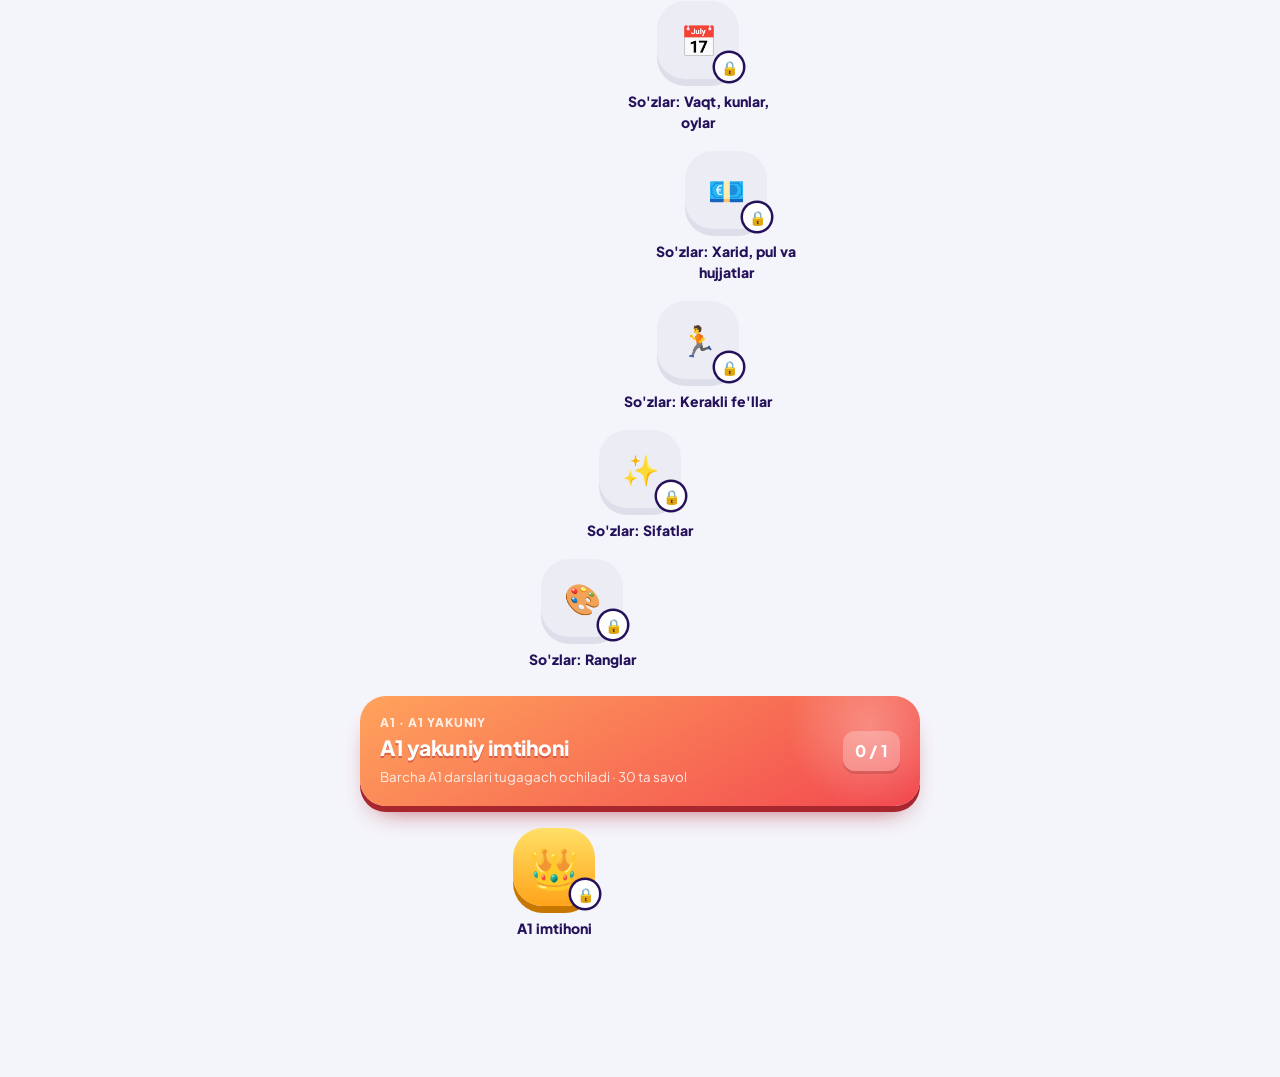
==== commit 5b592b86: "Add files via upload" ====
--- a/app/src/main/assets/index.html
+++ b/app/src/main/assets/index.html
@@ -7978,7 +7978,7 @@
   if(code===8) return "⏳ Tanish tizimi band. Bir soniyadan keyin qayta urinib ko'ring.";
   if(code===12 || code===13) return "🌐 Telefonda nemis tilini tanish paketi yo'q. Google ilovasini yangilab ko'ring.";
   if(code===100) return "Bu qurilmada nutqni tanish xizmati topilmadi. Android ilovada «Google» ilovasi o'rnatilgan bo'lishi kerak.";
-  return "Nimadir xato ketdi. Yana bir bor urinib ko'ring.";
+  return "Nimadir xato ketdi (kod "+code+"). Yana bir bor urinib ko'ring.";
 }
 
 /* ---------- Bitta ibora uchun talaffuz kartasi ---------- */
@@ -17607,7 +17607,7 @@
 function aiListenStart(){
   if(AI.busy) return;
   TTS.stop(); clearTimeout(AIV.gapT);
-  AIV.buf=''; AIV.heard=false; AI.listen=true; AIV.paused=false; aiSetSilence(); aiQuiet(true);
+  AIV.buf=''; AIV.heard=false; AIV.errN=0; AI.listen=true; AIV.paused=false; aiSetSilence(); aiQuiet(true);
   aiListenOnce();
   if(AI.listen) aiSetSt('listen');
 }
@@ -17615,8 +17615,9 @@
   var sid = ++AIV.sid;
   PRON.start(function(ev){
     if(sid!==AIV.sid) return;
-    if(ev.type==='state'){ if(ev.state==='speech'){ AIV.heard=true; AIV.idleN=0; clearTimeout(AIV.gapT); } return; }
+    if(ev.type==='state'){ if(ev.state==='speech'){ AIV.heard=true; AIV.idleN=0; AIV.errN=0; clearTimeout(AIV.gapT); } return; }
     if(ev.type==='result'){
+      AIV.errN=0;
       var t=((ev.texts||[])[0]||'').trim();
       if(t) AIV.buf = (AIV.buf ? AIV.buf+' ' : '') + t;
       clearTimeout(AIV.gapT);
@@ -17631,7 +17632,15 @@
         if(AIV.idleN<3 && current.view==='aitalk' && !state.aiText){ aiListenOnce(); return; }   // jim turgan bo'lsa ham bir oz kutamiz
         AI.listen=false; AIV.paused=true; AIV.idleN=0; aiResetSilence(); aiSetSt('idle'); return;
       }
-      AI.listen=false; AIV.paused=true; aiResetSilence(); toast(sttErrText(ev.code).replace("nemis tilini", "ingliz tilini")); aiSetSt('idle'); return;
+      /* Vaqtinchalik xatolar (tanish xizmati band/uzildi, internet uzilishi) — jimgina qayta urinamiz */
+      var hard = [3,9,12,13,99,100].indexOf(ev.code)>=0;
+      if(!hard && AIV.buf){ aiFlush(); return; }
+      if(!hard && AI.listen && current.view==='aitalk'){
+        AIV.errN=(AIV.errN||0)+1;
+        if(AIV.errN<=4){ var rs=AIV.sid; setTimeout(function(){ if(AI.listen && AIV.sid===rs && current.view==='aitalk') aiListenOnce(); }, 400*AIV.errN); return; }
+      }
+      AIV.errN=0;
+      AI.listen=false; AIV.paused=true; aiResetSilence(); toast(sttErrText(ev.code).replace("nemis tilini", "ingliz tilini")+(hard?'':" Davom etish uchun Musofirni bosing.")); aiSetSt('idle'); return;
     }
     if(ev.type==='cancel'){ /* to'xtatildi */ }
   });
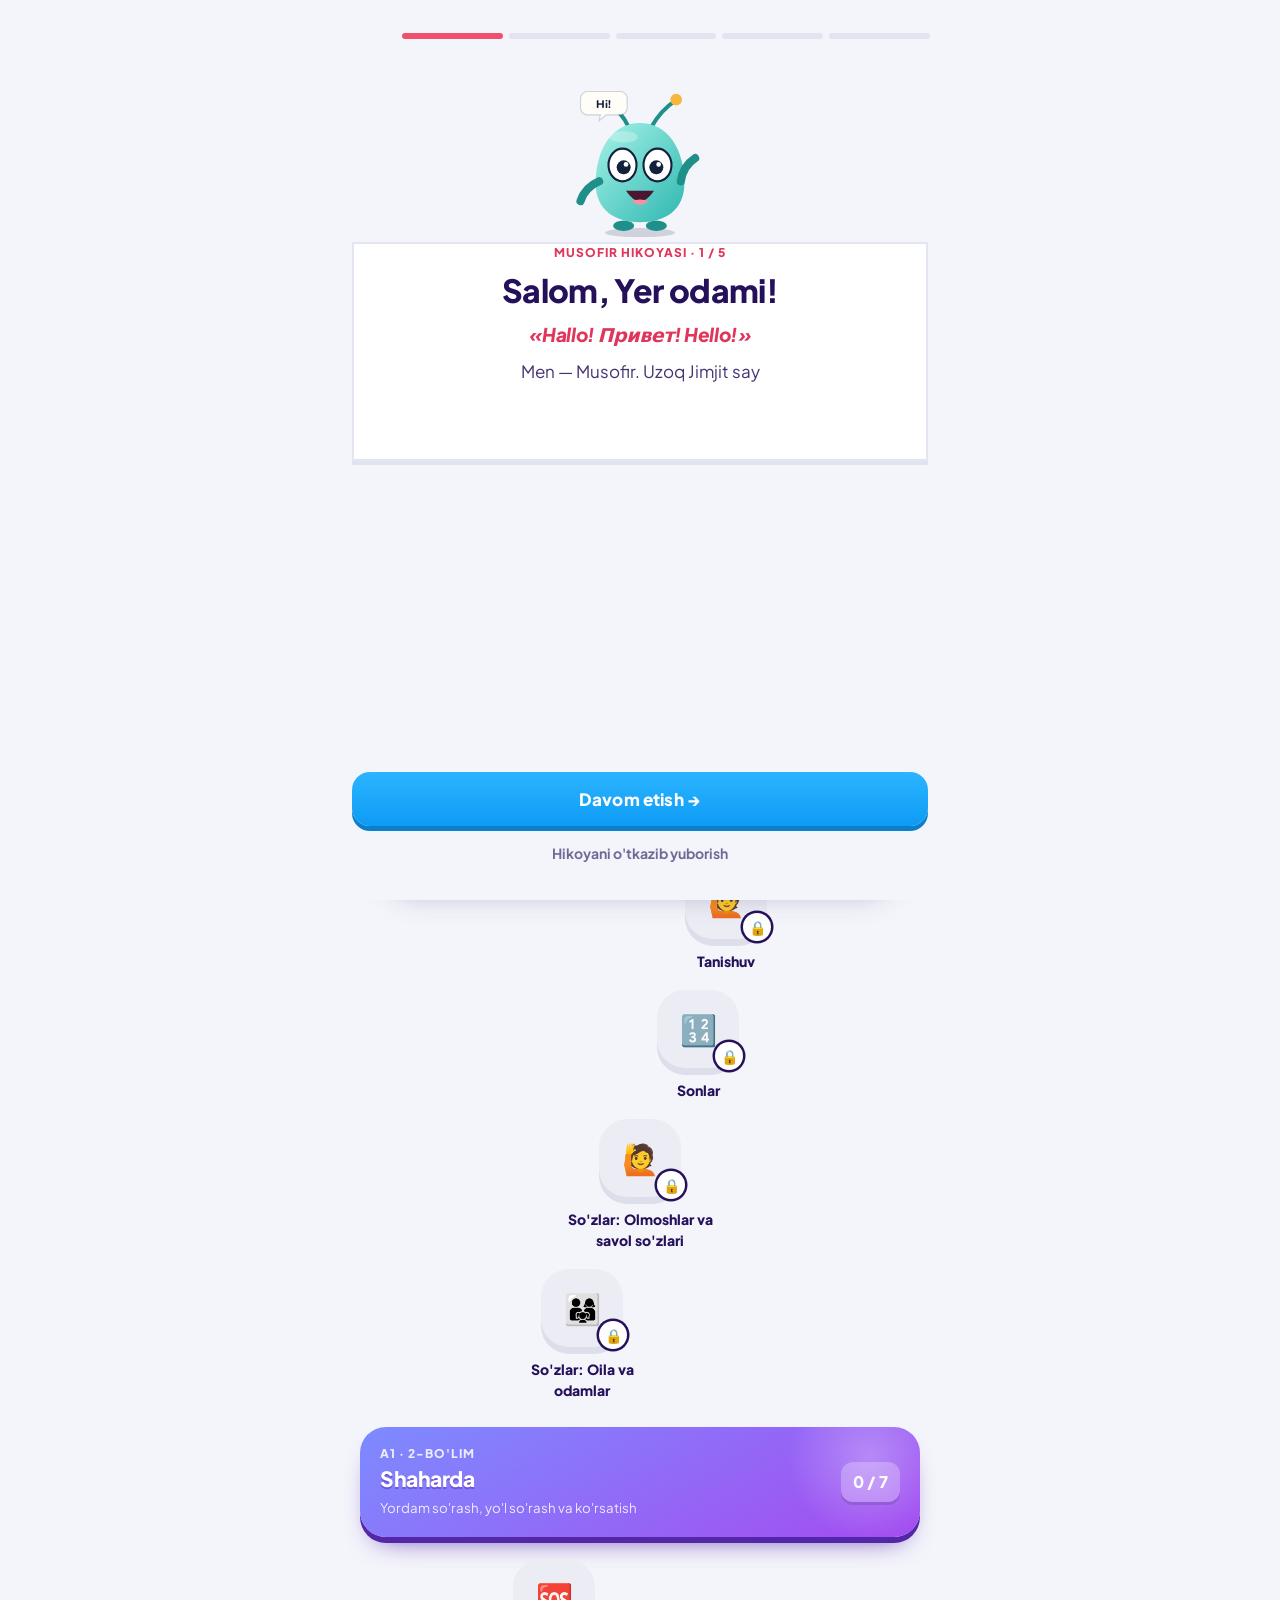
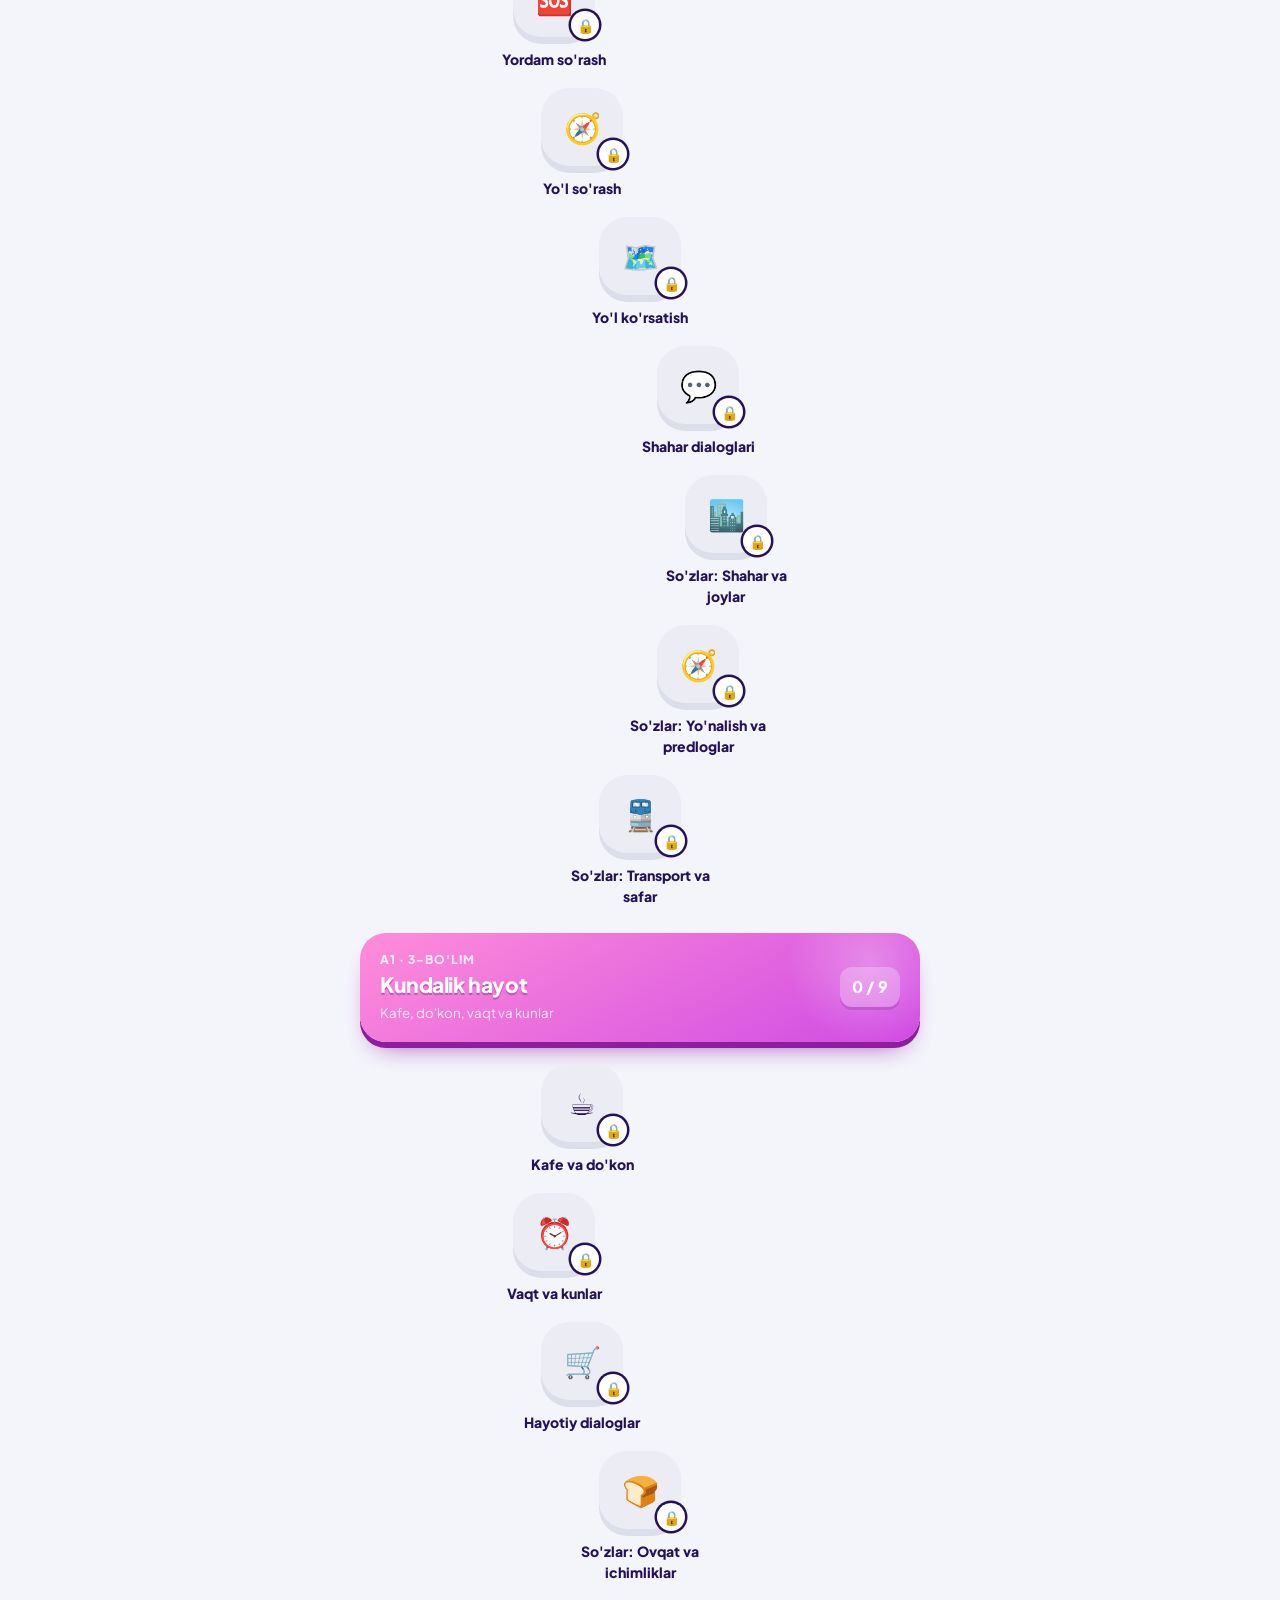
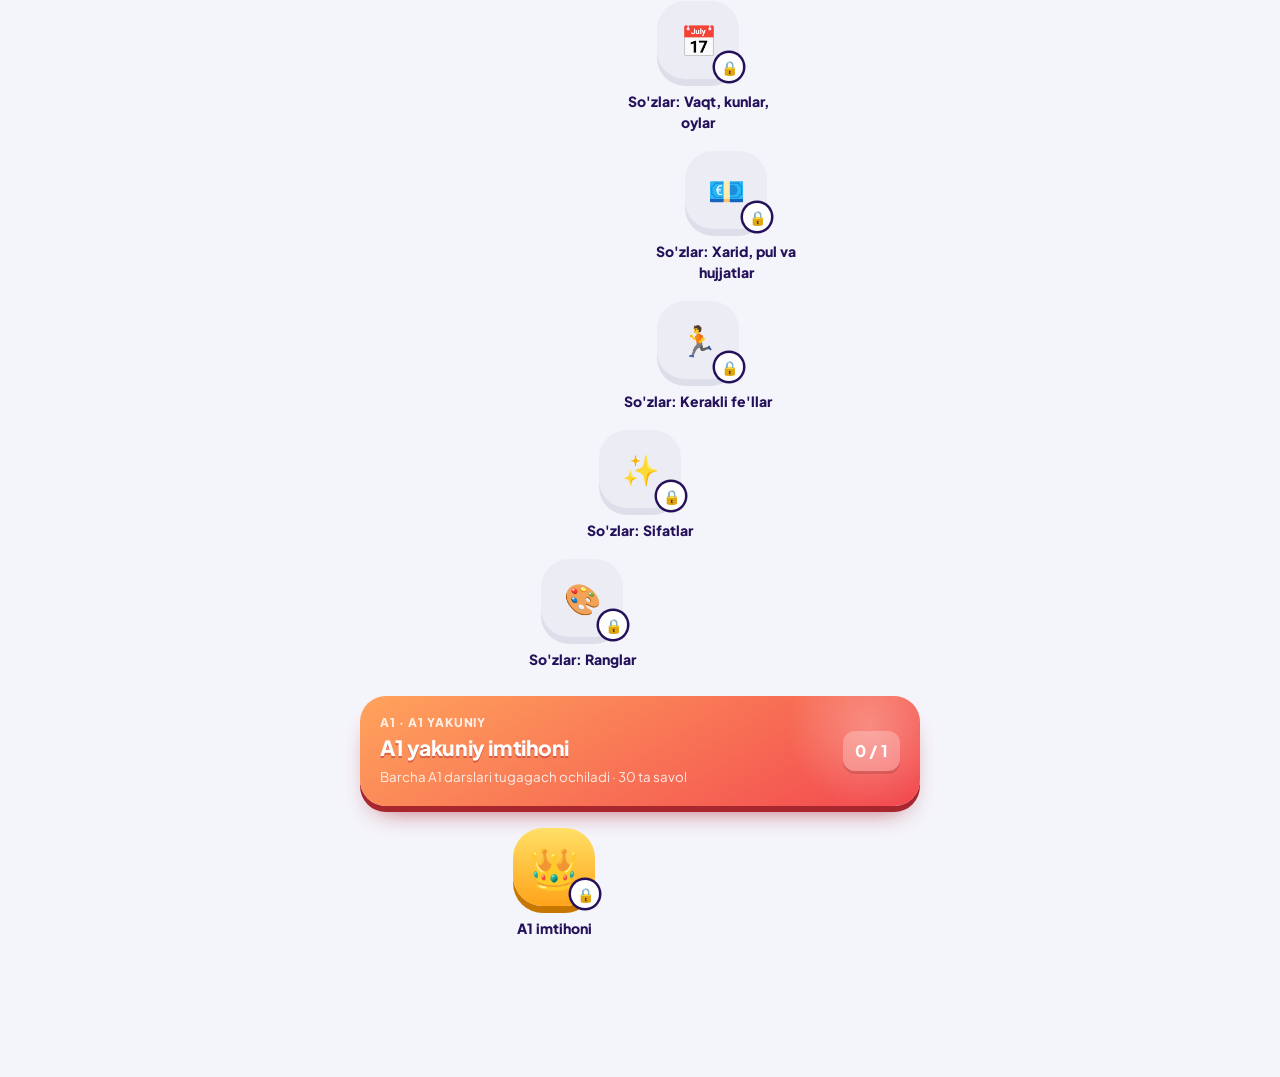
==== commit 8062fbd2: "Lug'at jadval ko'rinishida + Kunlik yodlash (10 tadan so'z) Co-Authored-By: Claude Opus 5.5 <noreply" ====
--- a/app/src/main/assets/index.html
+++ b/app/src/main/assets/index.html
@@ -1791,6 +1791,47 @@
 .aiv-side small{font-size:9.5px;font-weight:800;color:var(--neo-muted);margin-top:3px}
 .aiv-bz .mf-tag{display:none!important}
 .aiv-help{padding:12px 20px;border-radius:999px;background:var(--neo-surf);border:2px solid var(--neo-line);box-shadow:0 3px 0 var(--c-edge);font-weight:800;color:var(--neo-text);font-size:15px}
+/* Lug'at jadvali va Kunlik yodlash */
+.vlist{display:block!important}
+.vtab{background:var(--paper);border-radius:18px;box-shadow:0 4px 0 var(--c-edge,rgba(20,33,61,.08)),0 2px 12px rgba(20,33,61,.05);overflow:hidden}
+.vtab .vr{display:flex;align-items:center;gap:10px;padding:6px 10px 6px 8px;min-height:46px;border-bottom:1px solid rgba(127,127,160,.14);border-left:4px solid transparent}
+.vtab .vr:last-child{border-bottom:0}
+.vtab .vr.der{border-left-color:var(--navy-3)}.vtab .vr.die{border-left-color:var(--coral)}.vtab .vr.das{border-left-color:var(--sand)}
+.vtab .vr.vh{min-height:0;padding:9px 10px 9px 8px;background:rgba(127,127,160,.08);font-size:11px;font-weight:800;text-transform:uppercase;letter-spacing:.06em;color:var(--muted)}
+.vtab .vn{flex:0 0 26px;height:26px;border-radius:9px;display:flex;align-items:center;justify-content:center;font-size:13px;font-weight:800;color:var(--muted);background:rgba(127,127,160,.1)}
+.vtab .vr.vh .vn{background:none;height:auto}
+.vtab .vr.ok .vn{background:var(--ok-soft);color:var(--ok-t)}
+.vtab .vx{flex:1 1 48%;min-width:0}
+.vtab .vd{font-weight:800;color:var(--navy);font-size:15.5px;line-height:1.25;word-break:break-word}
+.vtab .vtr{font-size:11.5px;color:var(--muted);line-height:1.2;margin-top:1px}
+.vtab .vlv{font-size:10px;font-weight:800;padding:1px 6px;border-radius:6px;background:rgba(127,127,160,.15);color:var(--muted);vertical-align:2px}
+.vtab .vu{flex:1 1 42%;min-width:0;font-size:14px;color:var(--ink,inherit);line-height:1.3;word-break:break-word}
+.vtab .vsp{flex:0 0 34px}
+.vtab .spk.sm{flex:0 0 auto}
+.vtab .vu.hid{color:transparent;text-shadow:none;background:rgba(127,127,160,.16);border-radius:8px;cursor:pointer;min-height:22px;position:relative}
+.vtab .vu.hid::after{content:'bosing';position:absolute;left:0;right:0;top:50%;transform:translateY(-50%);text-align:center;font-size:11px;font-weight:700;color:var(--muted)}
+.vtab .vr.play{background:rgba(255,200,60,.18)}
+.dly-top{display:flex;gap:10px;align-items:center;justify-content:space-between;background:var(--paper);border-radius:16px;padding:8px 10px;margin-bottom:10px;box-shadow:0 4px 0 var(--c-edge,rgba(20,33,61,.08))}
+.dly-top b{display:block;color:var(--navy);font-size:15px}
+.dly-top small{color:var(--muted);font-size:12.5px}
+.dly-pr{text-align:right;min-width:0}
+.dly-pr b{font-size:13px}
+.dly-pr i{display:block;height:8px;border-radius:6px;background:rgba(127,127,160,.18);margin-top:6px;overflow:hidden}
+.dly-pr s{display:block;height:100%;background:linear-gradient(90deg,#C6FF4D,#25C46A);border-radius:6px}
+.dly-bar{display:flex;align-items:center;gap:8px;flex-wrap:wrap;margin:4px 0 8px}
+.dly-bar span{font-weight:800;color:var(--navy);margin-right:auto}
+.dly-bar .chip{margin:0}
+.chips.hrow{flex-wrap:nowrap;overflow-x:auto;padding:2px 2px 8px;margin-left:-2px;margin-right:-2px;scrollbar-width:none;-webkit-overflow-scrolling:touch}
+.chips.hrow::-webkit-scrollbar{display:none}
+.chips.hrow .chip{flex:0 0 auto;white-space:nowrap}
+.dly-h{font-size:30px;margin:6px 0 10px;color:var(--navy)}
+.dly-lv{display:flex;gap:4px;background:rgba(127,127,160,.1);border-radius:12px;padding:3px}
+.dly-lv button{border:0;background:none;font:inherit;font-weight:800;font-size:13px;color:var(--muted);padding:6px 10px;border-radius:9px;cursor:pointer}
+.dly-lv button.on{background:var(--c-pri,#12A8FF);color:#fff}
+.dly-top .dly-pr{flex:1 1 auto}
+.dly-top .dly-pr b{font-size:13px;white-space:nowrap;display:inline}.dly-top .dly-pr small{display:block;font-size:11.5px;white-space:nowrap}
+.dly-act{display:flex;flex-direction:column;gap:10px;margin-top:14px}
+.dly-act .btn{width:100%}
 </style>
 </head>
 <body>
@@ -6267,7 +6308,7 @@
   ['avatar','aiLv'].forEach(function(k){ if(typeof o[k]==='string') state[k]=o[k]; else delete state[k]; });
   ['aiVoice','aiText','aiHands'].forEach(function(k){ if(typeof o[k]==='boolean') state[k]=o[k]; else delete state[k]; });
   state.essays = Array.isArray(o.essays) ? o.essays : [];
-  ['essayDraft','aiChats','soc','aiXp','xpd'].forEach(function(k){ if(o[k] && typeof o[k]==='object') state[k]=o[k]; else delete state[k]; });
+  ['essayDraft','aiChats','soc','aiXp','xpd','dly'].forEach(function(k){ if(o[k] && typeof o[k]==='object') state[k]=o[k]; else delete state[k]; });
 }
 /* O'rganilgan so'zlarni ixcham saqlash (har bo'lim uchun bit-maska, hex) */
 function packLearned(){
@@ -17761,6 +17802,134 @@
 /* Sahifadan chiqilsa — mikrofon o'chadi */
 (function(){ var _go=go; go=function(v){ if(current.view==='aitalk' && v!=='aitalk'){ clearTimeout(AIV.phT); if(AI.listen) aiListenStop(false); aiQuiet(false); } if(v==='aitalk'){ AIV.paused=false; AIV.st='idle'; AIV.idleN=0; } return _go.apply(this, arguments); }; })();
 
+/* ---------- Lug'at — jadval ko'rinishida (raqamli qatorlar) + Kunlik yodlash ---------- */
+ILL.add('daily', '<rect x="24" y="24" width="66" height="76" rx="12" class="d" opacity=".45" transform="translate(4 4)"/><rect x="24" y="24" width="66" height="76" rx="12" fill="url(#gW)"/>'+
+  '<rect x="24" y="24" width="66" height="18" rx="9" class="acf"/><rect x="24" y="33" width="66" height="9" class="acf"/>'+
+  '<circle cx="37" cy="55" r="4" class="ln2"/><rect x="46" y="52" width="34" height="6" rx="3" class="ln2"/>'+
+  '<circle cx="37" cy="70" r="4" class="ln2"/><rect x="46" y="67" width="28" height="6" rx="3" class="ln2"/>'+
+  '<circle cx="37" cy="85" r="4" class="ln2"/><rect x="46" y="82" width="31" height="6" rx="3" class="ln2"/>');
+
+function wordRowHtml(w, n, o){
+  o = o || {};
+  var a = wordArt(w) || '';
+  var done = !!state.learned[w.id];
+  return '<div class="vr '+a+(done?' ok':'')+'">'+
+    '<span class="vn">'+(done?'✓':n)+'</span>'+
+    '<div class="vx"><div class="vd">'+artHtml(w.de)+(o.lv?' <span class="vlv">'+o.lv+'</span>':'')+'</div>'+(w.tr?'<div class="vtr">'+esc(w.tr)+'</div>':'')+'</div>'+
+    '<div class="vu'+(o.hide?' hid':'')+'"'+(o.hide?' data-act="dlyShow"':'')+'>'+esc(w.uz)+'</div>'+
+    spk(w.de,'sm')+'</div>';
+}
+function wordTableHtml(list, o){
+  o = o || {};
+  return '<div class="vtab'+(o.cls?' '+o.cls:'')+'"><div class="vr vh"><span class="vn">№</span><div class="vx">So\'z</div><div class="vu">Tarjimasi</div><span class="vsp"></span></div>'+
+    list.map(function(w, i){ return wordRowHtml(w, (o.start||0)+i+1, {hide:o.hide, lv:o.lvTag && w.lv!=='A1' ? w.lv : ''}); }).join('')+'</div>';
+}
+
+/* Lug'at sahifasi: kartalar o'rniga ixcham jadval */
+vocabListHtml = function(){
+  var q=norm(vocabQ);
+  var list = ALLW.filter(function(w){ return (q ? true : w.lv===vocabLv) && (vocabCat==='all'||w.cat===vocabCat||q) && (!q || norm(w.de).indexOf(q)>-1 || norm(w.uz).indexOf(q)>-1); });
+  if(!list.length) return '<div class="empty">Hech narsa topilmadi</div>';
+  var total=list.length, more='';
+  if(total>vocabLimit){ list=list.slice(0,vocabLimit); more='<div style="text-align:center;padding:12px"><button class="btn btn-n" data-act="vmore">Yana ko\'rsatish ('+(total-vocabLimit)+' ta qoldi)</button></div>'; }
+  return wordTableHtml(list, {lvTag:!!q})+more;
+};
+TAB_OF.daily = 'practice';
+(function(){
+  var _v = VIEWS.vocab;
+  VIEWS.vocab = function(){
+    var h = _v.apply(this, arguments);
+    return h.replace('<div class="chips" style="margin-bottom:14px">', '<div class="chips hrow" style="margin-bottom:14px">').replace('<button class="btn btn-c" data-act="startFlash">🃏 Kartochkalar</button>',
+      '<button class="btn btn-c" data-act="go" data-v="daily">📅 Kunlik yodlash</button> <button class="btn btn-o" data-act="startFlash">🃏 Kartochkalar</button>');
+  };
+})();
+
+/* ---- Kunlik yodlash: har safar 10 ta so'z, jadvalda; yodlagach — tekshiruv va keyingi 10 ta ---- */
+var DLY_N = 10;
+var DLY = {hide:false};
+function dlyState(){
+  state.dly = (state.dly && typeof state.dly==='object') ? state.dly : {};
+  ['sets','lv','day'].forEach(function(k){ if(!state.dly[k] || typeof state.dly[k]!=='object') state.dly[k]={}; });
+  var d=state.dly.day[COURSE];
+  if(!d || d.d!==todayStr()) state.dly.day[COURSE] = {d:todayStr(), n:0};
+  return state.dly;
+}
+function dlyLevels(){ return LEVELS.map(function(L){ return L[0]; }).filter(function(lv){ return ALLW.some(function(w){ return w.lv===lv; }); }); }
+function dlyLeft(lv){ return ALLW.filter(function(w){ return w.lv===lv && !state.learned[w.id]; }); }
+function dlyLv(){
+  var s=dlyState(), lvs=dlyLevels(), lv=s.lv[COURSE];
+  if(lvs.indexOf(lv)>-1) return lv;
+  var pt=(state.flags||{})['pt_'+COURSE], start=lvs.indexOf(pt && pt.lv); if(start<0) start=0;
+  for(var i=start;i<lvs.length;i++) if(dlyLeft(lvs[i]).length) return lvs[i];
+  return lvs[start] || 'A1';
+}
+function dlySet(){
+  var s=dlyState(), lv=dlyLv(), k=COURSE+':'+lv, ids=s.sets[k];
+  var ok = Array.isArray(ids) && ids.length && ids.every(function(id){ return WMAP[id]; }) && ids.some(function(id){ return !state.learned[id]; });
+  if(!ok){ ids = dlyLeft(lv).slice(0, DLY_N).map(function(w){ return w.id; }); s.sets[k]=ids; }
+  return ids.map(function(id){ return WMAP[id]; });
+}
+function dlyFinish(ws){
+  var s=dlyState(), lv=dlyLv();
+  ws.forEach(function(w){ state.learned[w.id]=1; });
+  s.day[COURSE].n = nz(s.day[COURSE].n) + ws.length;
+  s.sets[COURSE+':'+lv] = null;
+}
+VIEWS.daily = function(){
+  var s=dlyState(), lv=dlyLv(), lvs=dlyLevels(), ws=dlySet();
+  var all=ALLW.filter(function(w){ return w.lv===lv; }), got=all.length-dlyLeft(lv).length, today=nz(s.day[COURSE].n);
+  var h = backBtn('practice','Mashq') + '<h1 class="serif dly-h">Kunlik yodlash</h1>';
+  h += '<div class="dly-top"><div class="dly-lv">'+lvs.map(function(L){ return '<button class="'+(lv===L?'on':'')+'" data-act="dlyLv" data-p="'+L+'">'+L+'</button>'; }).join('')+'</div>'+
+       '<div class="dly-pr"><b>'+(today>=DLY_N?'✅ ':'🎯 ')+'Bugun: '+today+(today>=DLY_N?'':' / '+DLY_N)+'</b><small>'+lv+' — '+got+' / '+all.length+' so\'z</small><i><s style="width:'+(all.length?Math.round(got/all.length*100):0)+'%"></s></i></div></div>';
+  if(!ws.length){
+    var nx=lvs[lvs.indexOf(lv)+1];
+    return h+'<div class="card result" style="text-align:center"><div style="font-size:54px">🎉</div><h2 class="serif" style="color:var(--navy)">'+lv+' so\'zlarining hammasi yodlandi!</h2><p class="muted">Ajoyib natija.</p>'+
+      (nx?'<button class="btn btn-c" data-act="dlyLv" data-p="'+nx+'">'+nx+' darajasiga o\'tish →</button>':'')+'</div>';
+  }
+  var from=got+1;
+  h += '<div class="dly-bar"><span>'+from+'–'+(from+ws.length-1)+'-so\'zlar</span>'+
+       '<button class="chip'+(DLY.hide?' on':'')+'" data-act="dlyHide">'+(DLY.hide?'👁 Ko\'rsatish':'🙈 Yashirish')+'</button>'+
+       '<button class="chip" data-act="dlyAll">🔊 Hammasi</button></div>';
+  h += wordTableHtml(ws, {hide:DLY.hide, cls:'dly'});
+  h += '<div class="dly-act"><button class="btn btn-c" data-act="dlyCheck">✅ Yodladim — tekshirish</button>'+
+       '<button class="btn btn-o" data-act="dlySkip">Bilaman, keyingi '+DLY_N+' ta →</button></div>';
+  return h;
+};
+ACT.dlyLv = function(el){ dlyState().lv[COURSE]=el.dataset.p; saveState(); render(); window.scrollTo(0,0); };
+ACT.dlyHide = function(){ DLY.hide=!DLY.hide; render(); };
+ACT.dlyShow = function(el){ el.classList.toggle('hid'); };
+ACT.dlyAll = function(){
+  var ws=dlySet(), rows=document.querySelectorAll('.vtab.dly .vr:not(.vh)');
+  TTS.sequence(ws.map(function(w){ return {text:w.de}; }), function(i){ rows.forEach(function(r, k){ r.classList.toggle('play', k===i); }); });
+};
+ACT.dlySkip = function(){
+  var ws=dlySet(); if(!ws.length) return;
+  dlyFinish(ws); saveState(); toast("✓ "+ws.length+" ta so'z o'rganilganlar qatoriga qo'shildi"); render(); window.scrollTo(0,0);
+};
+ACT.dlyCheck = function(){
+  var ws=dlySet(); if(!ws.length) return;
+  var lv=dlyLv(), pool=ALLW.filter(function(w){ return w.lv===lv; });
+  if(pool.length<4) pool=ALLW;
+  var build=function(){ return shuffle(ws).map(function(w, k){ return qWord(w, ['de2uz','uz2de','de2uz','audio'][k%4], pool); }); };
+  startQuiz(build(), {title:"Kunlik yodlash", back:['daily',"Kunlik yodlash"], pass:80, retry:build,
+    onDone:function(pct){
+      if(pct>=80){ dlyFinish(ws); QZ.msgOk="🎉 "+ws.length+" ta so'z yodlandi! Keyingi "+DLY_N+" ta so'z tayyor — «Kunlik yodlash» tugmasini bosing."; return 20; }
+      QZ.msgBad="O'tish uchun kamida 80% kerak. Jadvalni yana bir ko'rib chiqing va qayta urinib ko'ring.";
+      return 0;
+    }});
+};
+
+/* Mashq sahifasida — eng tepada katta karta */
+(function(){
+  var _p = VIEWS.practice;
+  VIEWS.practice = function(){
+    var h = _p.apply(this, arguments);
+    var s=dlyState(), n=nz(s.day[COURSE].n);
+    var card = catHtml({act:'go', v:'daily', c:'yellow', i:'daily', b:"Kunlik yodlash", s:(n>=DLY_N?"Bugun "+n+" ta so'z ✓ — davom etish":"Bugun "+DLY_N+" ta yangi so'z · jadvalda"), wide:true, badge:(n>=DLY_N?'✓':(DLY_N-n))});
+    return h.replace('<div class="cats">', '<div class="cats">'+card);
+  };
+})();
+
 /*@@COURSE_END@@*/
 function clearActive(){ document.querySelectorAll('.phr.active,.bub.active').forEach(function(e){ e.classList.remove('active'); }); }
 document.addEventListener('click', function(e){
